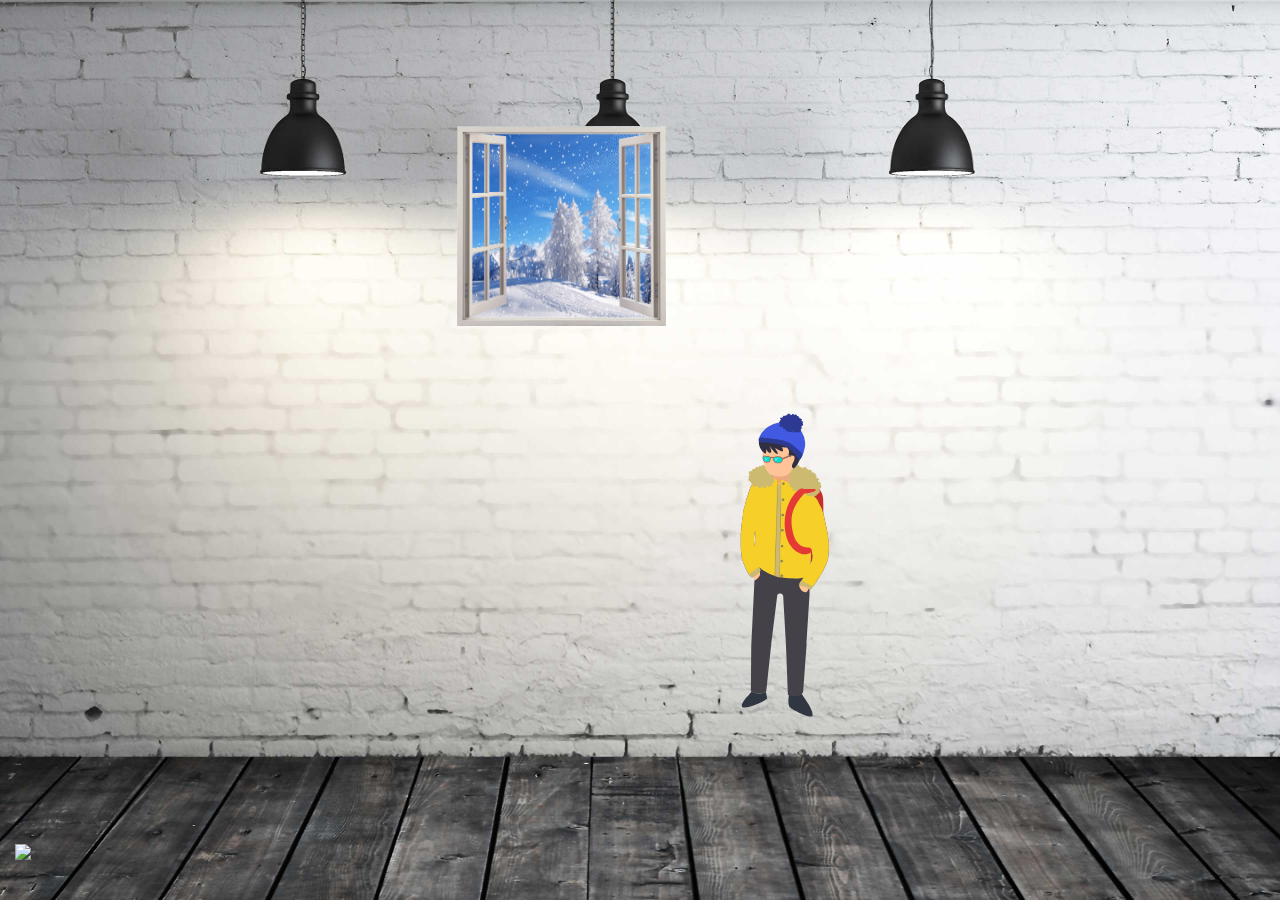
==== index.html @ e680596d "Merge branch 'master' of D:\Hackaton with conflicts." ====
<!DOCTYPE>
<html>
<head>
    <link rel="stylesheet" href="Bootstrap/css/bootstrap.min.css">
    <link rel="stylesheet" href="media/css/style.css">
</head>
<body>
<img id="bg" src="media/pics/background.jpg">
<div class="container-fluid">
    <div class="row myrow">
        <div class="col-4 section-1">
            <img src="media/pics/shkaf.png" id="shafa">
<!--            <div class="row row-s-1"></div>-->
<!--            <div class="row row-s-1"></div>-->
<!--            <div class="row row-s-1"></div>-->
        </div>

        <div class="col-5" >
            <div class="col-5" style="float:left; height: 100%; position: relative">
                <div id="window">
                    <img width="100%" height="200px" src="media/pics/window.png" style="z-index: 10; position: absolute">
                    <img align="right" width="98%" height="200px" src="media/pics/giphy.gif" style="z-index: -5; position: absolute">
                </div>
            </div>
            <div class="col-7" style="float:left;height: 100%">
                <svg width="100%" height="60%" id="Layer_1" x="0px" y="0px" viewBox="130 -20 1000 1000">
                <g>
                    <g>
                        <g>
                            <path id="backpack" fill="#C82D29" class = "unit" d="M520.656,265.988c0,0,5.291-41.776,71.793-33.251c66.501,8.526,150.055,31.546,152.612,90.374
                            c2.558,58.828-2.898,131.828,0,168.812s10.759,95.094-111.851,62.893s-103.577-27.919-118.176-63.746
                            C519.435,455.243,539.656,265.988,539.656,265.988z"></path>

                            <path id="hand1" class = "unit"  fill="#FFC398" d="M437.838,466.584c3.79-23.031,2.736-67.647,15.952-129.38c-0.14,0.656,13.884-13.844,14.276-13.299
                                c10.268,13.506,26.139,17.378,45.779,18.786c2.343,0.152,4.374,0.152,6.405,0.072c-15.226,34.13-37.785,111.087-38.77,124.577
                                c-2.436,33.367,16.638,119.614,16.638,119.614l-8.538,47.278C489.581,634.232,441.408,519.451,437.838,466.584"></path>
                            <path id="foot2" class = "unit" fill="#303642" d="M615.241,1069.347c0,0-5.817,31.901,2.144,43.163c7.961,11.261,76.445,44.157,85.217,36.287
                                c15.339-13.764-44.706-91.875-44.706-91.875L615.241,1069.347z"></path>
                            <path id="foot1" class = "unit" fill="#303642" d="M460.957,1070.414c-13.666,12.571-30.931,36.161-22.614,43.03c12.107,9.916,64.741-12.731,79.423-21.319
                                c6.525-3.751,15.225-10.779,15.225-10.779l-5.581-25.533c-2.887,2.263-10.579,6.405-25.846,6.405
                                c-14.641,0-23.622-4.534-27.844-7.341L460.957,1070.414z"></path>
<!--                            <image xmlns="http://www.w3.org/2000/svg" class = "unit" id="shorts" width="1200" height="1200" x="0" y="0" xmlns:xlink="http://www.w3.org/1999/xlink" xlink:href="[data-uri] AAB6JQAAgIMAAPn/AACA6AAAUggAARVYAAA6lwAAF2/XWh+QAAAABmJLR0T///////8JWPfcAAAA CXBIWXMAAAsTAAALEwEAmpwYAACAAElEQVR42uzdf5jf453v8ddMJpMxxnSMiIiIiAgiUo1sRKSq qFVrraNWrVq1Nmuto2qtWmut2ugq2qoq1qrV1rGaoqqqqj0paYSmKRqWNCIlIo0kIo2IyWR+fD/n j7ZXT89pe9VN8vXj8fjP/Pjc7/u+Ltdck+s596ehqqqqqgIAAAAAAAAAAMCr1FjvAQAAAAAAAAAA AN6sBFgAAAAAAAAAAACFBFgAAAAAAAAAAACFBFgAAAAAAAAAAACFBFgAAAAAAAAAAACFBFgAAAAA AAAAAACFBFgAAAAAAAAAAACFBFgAAAAAAAAAAACFBFgAAAAAAAAAAACFBFgAAAAAAAAAAACFBFgA AAAAAAAAAACFBFgAAAAAAAAAAACFBFgAAAAAAAAAAACFBFgAAAAAAAAAAACFBFgAAAAAAAAAAACF BFgAAAAAAAAAAACFBFgAAAAAAAAAAACFBFgAAAAAAAAAAACFBFgAAAAAAAAAAACFBFgAAAAAAAAA AACFBFgAAAAAAAAAAACFBFgAAAAAAAAAAACFBFgAAAAAAAAAAACFBFgAAAAAAAAAAACFBFgAAAAA AAAAAACFBFgAAAAAAAAAAACFBFgAAAAAAAAAAACFBFgAAAAAAAAAAACFBFgAAAAAAAAAAACFBFgA AAAAAAAAAACFBFgAAAAAAAAAAACFBFgAAAAAAAAAAACFBFgAAAAAAAAAAACFBFgAAAAAAAAAAACF BFgAAAAAAAAAAACFBFgAAAAAAAAAAACFBFgAAAAAAAAAAACFBFgAAAAAAAAAAACFBFgAAAAAAAAA AACFBFgAAAAAAAAAAACFBFgAAAAAAAAAAACFBFgAAAAAAAAAAACFBFgAAAAAAAAAAACFBFgAAAAA AAAAAACFBFgAAAAAAAAAAACFBFgAAAAAAAAAAACFBFgAAAAAAAAAAACFBFgAAAAAAAAAAACFBFgA AAAAAAAAAACFBFgAAAAAAAAAAACFBFgAAAAAAAAAAACFBFgAAAAAAAAAAACFBFgAAAAAAAAAAACF BFgAAAAAAAAAAACFBFgAAAAAAAAAAACFBFgAAAAAAAAAAACFBFgAAAAAAAAAAACFBFgAAAAAAAAA AACFBFgAAAAAAAAAAACFBFgAAAAAAAAAAACFBFgAAAAAAAAAAACFBFgAAAAAAAAAAACFBFgAAAAA AAAAAACFBFgAAAAAAAAAAACFBFgAAAAAAAAAAACFBFgAAAAAAAAAAACFBFgAAAAAAAAAAACFBFgA AAAAAAAAAACFBFgAAAAAAAAAAACFBFgAAAAAAAAAAACFBFgAAAAAAAAAAACFBFgAAAAAAAAAAACF BFgAAAAAAAAAAACFBFgAAAAAAAAAAACFBFgAAAAAAAAAAACFBFgAAAAAAAAAAACFBFgAAAAAAAAA AACFBFgAAAAAAAAAAACFBFgAAAAAAAAAAACFBFgAAAAAAAAAAACFBFgAAAAAAAAAAACFBFgAAAAA AAAAAACFBFgAAAAAAAAAAACFBFgAAAAAAAAAAACFBFgAAAAAAAAAAACFBFgAAAAAAAAAAACFBFgA AAAAAAAAAACFBFgAAAAAAAAAAACFBFgAAAAAAAAAAACFBFgAAAAAAAAAAACFBFgAAAAAAAAAAACF BFgAAAAAAAAAAACFBFgAAAAAAAAAAACFBFgAAAAAAAAAAACFBFgAAAAAAAAAAACFBFgAAAAAAAAA AACFBFgAAAAAAAAAAACFBFgAAAAAAAAAAACFBFgAAAAAAAAAAACFBFgAAAAAAAAAAACFBFgAAAAA AAAAAACFBFgAAAAAAAAAAACFBFgAAAAAAAAAAACFBFgAAAAAAAAAAACFBFgAAAAAAAAAAACFBFgA AAAAAAAAAACFBFgAAAAAAAAAAACFBFgAAAAAAAAAAACFBFgAAAAAAAAAAACFBFgAAAAAAAAAAACF BFgAAAAAAAAAAACFBFgAAAAAAAAAAACFBFgAAAAAAAAAAACFBFgAAAAAAAAAAACFBFgAAAAAAAAA AACFBFgAAAAAAAAAAACFBFgAAAAAAAAAAACFBFgAAAAAAAAAAACFBFgAAAAAAAAAAACFBFgAAAAA AAAAAACFBFgAAAAAAAAAAACFBFgAAAAAAAAAAACFBFgAAAAAAAAAAACFBFgAAAAAAAAAAACFBFgA AAAAAAAAAACFBFgAAAAAAAAAAACFBFgAAAAAAAAAAACFBFgAAAAAAAAAAACFBFgAAAAAAAAAAACF BFgAAAAAAAAAAACFBFgAAAAAAAAAAACFBFgAAAAAAAAAAACFBFgAAAAAAAAAAACFBFgAAAAAAAAA AACFBFgAAAAAAAAAAACFBFgAAAAAAAAAAACFBFgAAAAAAAAAAACFBFgAAAAAAAAAAACFBFgAAAAA AAAAAACFBFgAAAAAAAAAAACFBFgAAAAAAAAAAACFBFgAAAAAAAAAAACFBFgAAAAAAAAAAACFBFgA AAAAAAAAAACFBFgAAAAAAAAAAACFBFgAAAAAAAAAAACFBFgAAAAAAAAAAACFBFgAAAAAAAAAAACF BFgAAAAAAAAAAACFBFgAAAAAAAAAAACFBFgAAAAAAAAAAACFBFgAAAAAAAAAAACFBFgAAAAAAAAA AACFBFgAAAAAAAAAAACFBFgAAAAAAAAAAACFBFgAAAAAAAAAAACFBFgAAAAAAAAAAACFBFgAAAAA AAAAAACFBFgAAAAAAAAAAACFBFgAAAAAAAAAAACFBFgAAAAAAAAAAACFBFgAAAAAAAAAAACFBFgA AAAAAAAAAACFBFgAAAAAAAAAAACFBFgAAAAAAAAAAACFBFgAAAAAAAAAAACFBFgAAAAAAAAAAACF BFgAAAAAAAAAAACFBFgAAAAAAAAAAACFBFgAAAAAAAAAAACFBFgAAAAAAAAAAACFBFgAAAAAAAAA AACFBFgAAAAAAAAAAACFBFgAAAAAAAAAAACFBFgAAAAAAAAAAACFBFgAAAAAAAAAAACFBFgAAAAA AAAAAACFBFgAAAAAAAAAAACFBFgAAAAAAAAAAACFBFgAAAAAAAAAAACFBFgAAAAAAAAAAACFBFgA AAAAAAAAAACFBFgAAAAAAAAAAACFBFgAAAAAAAAAAACFBFgAAAAAAAAAAACFBFgAAAAAAAAAAACF BFgAAAAAAAAAAACFBFgAAAAAAAAAAACFBFgAAAAAAAAAAACFBFgAAAAAAAAAAACFBFgAAAAAAAAA AACFBFgAAAAAAAAAAACFBFgAAAAAAAAAAACFBFgAAAAAAAAAAACFBFgAAAAAAAAAAACFBFgAAAAA AAAAAACFBFgAAAAAAAAAAACFBFgAAAAAAAAAAACFBFgAAAAAAAAAAACFBFgAAAAAAAAAAACFBFgA AAAAAAAAAACFBFgAAAAAAAAAAACFBFgAAAAAAAAAAACFBFgAAAAAAAAAAACFBFgAAAAAAAAAAACF BFgAAAAAAAAAAACFBFgAAAAAAAAAAACFBFgAAAAAAAAAAACFBFgAAAAAAAAAAACFBFgAAAAAAAAA AACFBFgAAAAAAAAAAACFBFgAAAAAAAAAAACFBFgAAAAAAAAAAACFBFgAAAAAAAAAAACFBFgAAAAA AAAAAACFBFgAAAAAAAAAAACFBFgAAAAAAAAAAACFBFgAAAAAAAAAAACFBFgAAAAAAAAAAACFBFgA AAAAAAAAAACFBFgAAAAAAAAAAACFBFgAAAAAAAAAAACFBFgAAAAAAAAAAACFBFgAAAAAAAAAAACF BFgAAAAAAAAAAACFBFgAAAAAAAAAAACFBFgAAAAAAAAAAACFBFgAAAAAAAAAAACFBFgAAAAAAAAA AACFBFgAAAAAAAAAAACFBFgAAAAAAAAAAACFBFgAAAAAAAAAAACFBFgAAAAAAAAAAACFBFgAAAAA AAAAAACFBFgAAAAAAAAAAACFBFgAAAAAAAAAAACFBFgAAAAAAAAAAACFBFgAAAAAAAAAAACFBFgA AAAAAAAAAACFBFgAAAAAAAAAAACFBFgAAAAAAAAAAACFBFgAAAAAAAAAAACFBFgAAAAAAAAAAACF BFgAAAAAAAAAAACFBFgAAAAAAAAAAACFBFgAAAAAAAAAAACFBFgAAAAAAAAAAACFBFgAAAAAAAAA AACFBFgAAAAAAAAAAACFBFgAAAAAAAAAAACFBFgAAAAAAAAAAACFBFgAAAAAAAAAAACFBFgAAAAA AAAAAACFBFgAAAAAAAAAAACFBFgAAAAAAAAAAACFBFgAAAAAAAAAAACFBFgAAAAAAAAAAACFBFgA AAAAAAAAAACFBFgAAAAAAAAAAACFBFgAAAAAAAAAAACFBFgAAAAAAAAAAACFBFgAAAAAAAAAAACF BFgAAAAAAAAAAACFBFgAAAAAAAAAAACFBFgAAAAAAAAAAACFBFgAAAAAAAAAAACFBFgAAAAAAAAA AACFBFgAAAAAAAAAAACFBFgAAAAAAAAAAACFBFgAAAAAAAAAAACFBFgAAAAAAAAAAACFBFgAAAAA AAAAAACFBFgAAAAAAAAAAACFBFgAAAAAAAAAAACFBFgAAAAAAAAAAACFBFgAAAAAAAAAAACFBFgA AAAAAAAAAACFBFgAAAAAAAAAAACFBFgAAAAAAAAAAACFBFgAAAAAAAAAAACFBFgAAAAAAAAAAACF BFgAAAAAAAAAAACFBFgAAAAAAAAAAACFBFgAAAAAAAAAAACFBFgAAAAAAAAAAACFBFgAAAAAAAAA AACFBFgAAAAAAAAAAACFBFgAAAAAAAAAAACFBFgAAAAAAAAAAACFBFgAAAAAAAAAAACFBFgAAAAA AAAAAACFBFgAAAAAAAAAAACFBFgAAAAAAAAAAACFBFgAAAAAAAAAAACFBFgAAAAAAAAAAACFBFgA AAAAAAAAAACFBFgAAAAAAAAAAACFBFgAAAAAAAAAAACFBFgAAAAAAAAAAACFBFgAAAAAAAAAAACF BFgAAAAAAAAAAACFBFgAAAAAAAAAAACFBFgAAAAAAAAAAACFBFgAAAAAAAAAAACFBFgAAAAAAAAA AACFBFgAAAAAAAAAAACFBFgAAAAAAAAAAACFBFgAAAAAAAAAAACFBFgAAAAAAAAAAACFBFgAAAAA AAAAAACFBFgAAAAAAAAAAACFBFgAAAAAAAAAAACFBFgAAAAAAAAAAACFBFgAAAAAAAAAAACFBFgA AAAAAAAAAACFBFgAAAAAAAAAAACFBFgAAAAAAAAAAACFBFgAAAAAAAAAAACFBFgAAAAAAAAAAACF BFgAAAAAAAAAAACFBFgAAAAAAAAAAACFBFgAAAAAAAAAAACFBFgAAAAAAAAAAACFBFgAAAAAAAAA AACFBFgAAAAAAAAAAACFBFgAAAAAAAAAAACFBFgAAAAAAAAAAACFBFgAAAAAAAAAAACFBFgAAAAA AAAAAACFBFgAAAAAAAAAAACFBFgAAAAAAAAAAACFBFgAAAAAAAAAAACFBFgAAAAAAAAAAACFBFgA AAAAAAAAAACFBFgAAAAAAAAAAACFBFgAAAAAAAAAAACFBFgAAAAAAAAAAACFBFgAAAAAAAAAAACF BFgAAAAAAAAAAACFBFgAAAAAAAAAAACFBFgAAAAAAAAAAACFBFgAAAAAAAAAAACFBFgAAAAAAAAA AACFBFgAAAAAAAAAAACFBFgAAAAAAAAAAACFBFgAAAAAAAAAAACFBFgAAAAAAAAAAACFBFgAAAAA AAAAAACFBFgAAAAAAAAAAACFBFgAAAAAAAAAAACFBFgAAAAAAAAAAACFBFgAAAAAAAAAAACFBFgA AAAAAAAAAACFBFgAAAAAAAAAAACFBFgAAAAAAAAAAACFBFgAAAAAAAAAAACFBFgAAAAAAAAAAACF BFgAAAAAAAAAAACFBFgAAAAAAAAAAACFBFgAAAAAAAAAAACFBFgAAAAAAAAAAACFBFgAAAAAAAAA AACFBFgAAAAAAAAAAACFBFgAAAAAAAAAAACFBFgAAAAAAAAAAACFBFgAAAAAAAAAAACFBFgAAAAA AAAAAACFBFgAAAAAAAAAAACFBFgAAAAAAAAAAACFBFgAAAAAAAAAAACFBFgAAAAAAAAAAACFBFgA AAAAAAAAAACFBFgAAAAAAAAAAACFBFgAAAAAAAAAAACFBFgAAAAAAAAAAACFBFgAAAAAAAAAAACF BFgAAAAAAAAAAACFBFgAAAAAAAAAAACFBFgAAAAAAAAAAACFBFgAAAAAAAAAAACFBFgAAAAAAAAA AACFBFgAAAAAAAAAAACFBFgAAAAAAAAAAACFBFgAAAAAAAAAAACFBFgAAAAAAAAAAACFBFgAAAAA AAAAAACFBFgAAAAAAAAAAACFBFgAAAAAAAAAAACFBFgAAAAAAAAAAACFBFgAAAAAAAAAAACFBFgA AAAAAAAAAACFBFgAAAAAAAAAAACFBFgAAAAAAAAAAACFBFgAAAAAAAAAAACFBFgAAAAAAAAAAACF BFgAAAAAAAAAAACFBFgAAAAAAAAAAACFBFgAAAAAAAAAAACFBFgAAAAAAAAAAACFBFgAAAAAAAAA AACFBFgAAAAAAAAAAACFBFgAAAAAAAAAAACFBFgAAAAAAAAAAACFBFgAAAAAAAAAAACFBFgAAAAA AAAAAACFBFgAAAAAAAAAAACFBFgAAAAAAAAAAACFBFgAAAAAAAAAAACFBFgAAAAAAAAAAACFBFgA AAAAAAAAAACFBFgAAAAAAAAAAACFBFgAAAAAAAAAAACFBFgAAAAAAAAAAACFBFgAAAAAAAAAAACF BFgAAAAAAAAAAACFBFgAAAAAAAAAAACFBFgAAAAAAAAAAACFBFgAAAAAAAAAAACFBFgAAAAAAAAA AACFBFgAAAAAAAAAAACFBFgAAAAAAAAAAACFBFgAAAAAAAAAAACFBFgAAAAAAAAAAACFBFgAAAAA AAAAAACFBFgAAAAAAAAAAACFBFgAAAAAAAAAAACFBFgAAAAAAAAAAACFBFgAAAAAAAAAAACFBFgA AAAAAAAAAACFBFgAAAAAAAAAAACFBFgAAAAAAAAAAACFBFgAAAAAAAAAAACFBFgAAAAAAAAAAACF BFgAAAAAAAAAAACFBFgAAAAAAAAAAACFBFgAAAAAAAAAAACFBFgAAAAAAAAAAACFBFgAAAAAAAAA AACFBFgAAAAAAAAAAACFBFgAAAAAAAAAAACFBFgAAAAAAAAAAACFBFgAAAAAAAAAAACFBFgAAAAA AAAAAACFBFgAAAAAAAAAAACFBFgAAAAAAAAAAACFBFgAAAAAAAAAAACFBFgAAAAAAAAAAACFBFgA AAAAAAAAAACFBFgAAAAAAAAAAACFBFgAAAAAAAAAAACFBFgAAAAAAAAAAACFBFgAAAAAAAAAAACF BFgAAAAAAAAAAACFBFgAAAAAAAAAAACFBFgAAAAAAAAAAACFBFgAAAAAAAAAAACFBFgAAAAAAAAA AACFBFgAAAAAAAAAAACFBFgAAAAAAAAAAACFBFgAAAAAAAAAAACFBFgAAAAAAAAAAACFBFgAAAAA AAAAAACFBFgAAAAAAAAAAACFBFgAAAAAAAAAAACFBFgAAAAAAAAAAACFBFgAAAAAAAAAAACFBFgA AAAAAAAAAACFBFgAAAAAAAAAAACFBFgAAAAAAAAAAACFBFgAAAAAAAAAAACFBFgAAAAAAAAAAACF BFgAAAAAAAAAAACFBFgAAAAAAAAAAACFBFgAAAAAAAAAAACFBFgAAAAAAAAAAACFBFgAAAAAAAAA AACFBFgAAAAAAAAAAACFBFgAAAAAAAAAAACFBFgAAAAAAAAAAACFBFgAAAAAAAAAAACFBFgAAAAA AAAAAACFBFgAAAAAAAAAAACFBFgAAAAAAAAAAACFBFgAAAAAAAAAAACFBFgAAAAAAAAAAACFBFgA AAAAAAAAAACFBFgAAAAAAAAAAACFBFgAAAAAAAAAAACFBFgAAAAAAAAAAACFBFgAAAAAAAAAAACF BFgAAAAAAAAAAACFBFgAAAAAAAAAAACFBFgAAAAAAAAAAACFBFgAAAAAAAAAAACFBFgAAAAAAAAA AACFBFgAAAAAAAAAAACFBFgAAAAAAAAAAACFBFgAAAAAAAAAAACFBFgAAAAAAAAAAACFBFgAAAAA AAAAAACFBFgAAAAAAAAAAACFBFgAAAAAAAAAAACFBFgAAAAAAAAAAACFBFgAAAAAAAAAAACFBFgA AAAAAAAAAACFBFgAAAAAAAAAAACFBFgAAAAAAAAAAACFBFgAAAAAAAAAAACFBFgAAAAAAAAAAACF BFgAAAAAAAAAAACFBFgAAAAAAAAAAACFBFgAAAAAAAAAAACFBFgAAAAAAAAAAACFBFgAAAAAAAAA AACFBFgAAAAAAAAAAACFBFgAAAAAAAAAAACFBFgAAAAAAAAAAACFBFgAAAAAAAAAAACFBFgAAAAA AAAAAACFBFgAAAAAAAAAAACFBFgAAAAAAAAAAACFBFgAAAAAAAAAAACFBFgAAAAAAAAAAACFBFgA AAAAAAAAAACFBFgAAAAAAAAAAACFBFgAAAAAAAAAAACFBFgAAAAAAAAAAACFBFgAAAAAAAAAAACF BFgAAAAAAAAAAACFBFgAAAAAAAAAAACFBFgAAAAAAAAAAACFBFgAAAAAAAAAAACFBFgAAAAAAAAA AACFBFgAAAAAAAAAAACFBFgAAAAAAAAAAACFBFgAAAAAAAAAAACFBFgAAAAAAAAAAACFBFgAAAAA AAAAAACFBFgAAAAAAAAAAACFBFgAAAAAAAAAAACFBFgAAAAAAAAAAACFBFgAAAAAAAAAAACFBFgA AAAAAAAAAACFBFgAAAAAAAAAAACFBFgAAAAAAAAAAACFBFgAAAAAAAAAAACFBFgAAAAAAAAAAACF BFgAAAAAAAAAAACFBFgAAAAAAAAAAACFBFgAAAAAAAAAAACFBFgAAAAAAAAAAACFBFgAAAAAAAAA AACFBFgAAAAAAAAAAACFBFgAAAAAAAAAAACFBFgAAAAAAAAAAACFBFgAAAAAAAAAAACFBFgAAAAA AAAAAACFBFgAAAAAAAAAAACFBFgAAAAAAAAAAACFBFgAAAAAAAAAAACFBFgAAAAAAAAAAACFBFgA AAAAAAAAAACFBFgAAAAAAAAAAACFBFgAAAAAAAAAAACFBFgAAAAAAAAAAACFBFgAAAAAAAAAAACF BFgAAAAAAAAAAACFBFgAAAAAAAAAAACFBFgAAAAAAAAAAACFBFgAAAAAAAAAAACFBFgAAAAAAAAA AACFBFgAAAAAAAAAAACFBFgAAACwGfRc97O1PzmktfU7nd++8DuLxo798b2PrJ//UGdnvecCAAAA AOC1EWABAADAJrXknh9eOXRo8ymrRj/ePG7corPmrZr14yeeuOE9//n1L39w2rRvn3b3Dd85abeF 9Z4SAAAAAIAyAiwAAADYpNbd8vypQ4cmXQvXHvbDH068efiSlm8mi1c8dczi2y699BvPfX3/O9/1 5zf9aOrD6348a+DN9Z4WAAAAAIBXR4AFAAAAm8SLE59pamxMNk555cS2tqRqr52c/NFjo88ZMiXZ 8vbmaxpnJUtPWrriucaLLrrtczNuvbX/bx+s99QAAAAAALw6AiwAAADYJNbfvPrCwYOTvjEbp91/ f5JHclvS1DSgqbExeU81bvUOi5PeRb0P9nYlPzl5wV0LD/n85y+58OIrPjX4+OPrPT0AAAAAAH8Y ARYAAABsEl2HrrmuszOpTelfnyTpS/evP3vQQe/ca/gOSe7NzMxKupd0z+puT360cd7OD+2w775X nnvFnVc9ftRR9d4FAAAAAAC/nwALAAAANokNV770ifb2JOOra/7/z44dO3x4Z2cybNg2nVu2JdWk akI1JXm58+XFLx93xhlznrv/xQf3eve7r1lx9aT/GH/EEfXeDQAAAAAAv50ACwAAAF5XK/ZecGpr a9LT3XVza2tS3VKd/v9/VUNjQ2NDkoMPHr/XjsN//fHqu9Xd1exk7dlrJ66de9ZZs/753r///pPv fe+1t12T61Ycfni9dwcAAAAAwG8SYAEAAMDrau1dy2cOH570j+ztvO++JGuz4nd/9XsP3Gv88B3+ /49X51fnVBcnaw9f27r2xrPO+t5u39v2vs8ffPCN1355yE03HHhgvXcJAAAAAMAvCLAAAADgdfXK 6BduGjw4qYbVzvnlh2q/+6t3HDF4cFtbstPIbQdv1f5/faInPelJqi9V11UzkpduX3vGS01nnfXt l751/3c+/v73f2PhHVd987K99673bgEAAAAA3u4EWAAAAPC6WDZr/oUdHUnPBRsub2lJsjTz/vDv fvf+e+45bNhv+UR3utOdVPOqB6v5yZq715yxZvg553y9//ZvfOPbH/jA3cPuWvbtO8eNq/fuAQAA AADergRYAAAA8LpYt2TF7KFDk1pT37Xf+16S2u+7+er/9e4D9hy7w/a/5wt+eSNWrbnWV+tInm9c fv3zl59//lf3n/HUrdv/xV/cOuSrd9+2evLkep8CAAAAAMDbjQALAAAAXhcbT3+51t6eVNOqda/+ u0eN2m5oe3uy44j/51WEv0PtjNrJtfOS5294fvKKUeed99VPztj1tr/64Ac/P/pzJ199wVFH1fs0 AAAAAADeLgRYAAAA8LroXbBxYUtLkkW5t/wpU/ffY+xvfRXh71AdXR1RnZC8tPCla18ae+aZ39nt ngH/+9Y//uNz9/pY7z/vcNppjy1fdORT67Oo3qcDAAAAAPBWJcACAACA1+T5WU/MaGtL+tf1zGlq StKXnvKnvXvqnntsv13BN87P/DyWbOzZ+PTGkaeeOv+4+dc8euLVV3/mmYueu+R9F331thXfHPGt vpHD631aAAAAAABvNQIsAAAAeE1e7l51w5AhSa2n/xPf+95rfdquY7Yf1tGRbDvkHe1btJY/p39W /53985PlPT/79PKLzz//pluv++IX//If/vGTR11y82eOPea6ep8aAAAAAMBbhQALAAAAXpNXDnvx us7OpBpSO+P1e+o+79pl9LaDX4cHXZyLc1nyypJX7nplxOmn3//P9+33/Q/d+jen//VpDR/93Dnn zLr8iZsWPj5gSN2ODwAAAADgTU6ABQAAAK9J70MbOltbkyzJQ6/fUydOHL3LdkNfxzEfy2N5LOm9 tnd6793JU0MWXbh4yaWX3nDpxT+59PvTP/q/nv76md88YsTRm/v0AAAAAADe7ARYAAAAUOSFs59K c3NSW9p/YuMvfr+uvX5P32fiLqOGbJsMaGpsbHg9f3tfmqVZmtQeqc2pLUpWPLTijJWHn3feNz98 09Y3/8dH9794+SWrLz/mf8z40bjnx6/sGdC5ec8UAAAAAODNp6Gqqqqq6j0GAAAAvNk8N+2RcYMH J8uOn3/ZCy8k/c29S1//Vc78+y984f4Hkicef27Zi6s33W4auhp6GtYlzZOaj2ruTHaYscPgYUP+ 5V8OePa4/z624dNHfaj5kE8feH33xE03AQAAAADAm5MbsAAAAKDIxqnrp7W2Jjmsmr3pVpm4z667 Dhmy6XdTtVbNVXuycc3GxzYOSZ6Z98yhS86/6KKv/fXnd7zmW5c+cOE3pz/yyZnHzXz4Ez87aEXL gOZNPxEAAAAAwJuDAAsAAACK9AztWtTamlS7V5dvulUmTtx19JBtN+O2lmdZlifVydUJ1WnJy4e+ 3Pnyp884Y94lD3z8B3/3lYM///f/tMv5f3Hhv1wz+5a7vz5lZ68oBAAAAADe9gRYAAAAUKRndNe6 1takGl+7dtOtstuYYcO27kja2rZoGViPe6duzJdyU9I7vndY72HJ8ht+NmH53uef/+39vvw3N159 9kX/8xunbf/Rb5x92a3n/OCsH92WB+swIQAAAABAXTVUVVVVVb3HAAAAgDebHy34r+9OnZpsbF8/ 5P77kyzJ3E232j//803/9YMfJvPmLVq0ckUdt92YxjQm2T27Z0zSOLdxfuO9yZbTt7xjy4OuvHLP eye88q6rH/yzw77/4eV/2XfbmP3njpw8vNbfU8eJAQAAAAA2KTdgAQAAwKuycuaTHS0tSe3YvtOb mpIszUObftVxe47YsfON8MK/WmqpJVmQBVmY1NprzbVhyct3vnz+y7UzzvjRMXM2PvDtGTtd+zfn /dG/bD/941fO+nLzf13xzsVPTHtx7dqjG0+p9/gAAAAAAK83ARYAAAC8Kv0Le65sbk6q3WtX3Hdf klr6Nv2qe44bMWKbreu9999jURZlUdJ/Xv+p/Z9OVt628siV484773+/85Ytbttn/i7//sD5P/n4 oHM6b7ztrq57pm3T9FTtpQtfvjGP13tsAAAAAIDXSoAFAAAAr0ptbt/EpqYkq7N486266+hhwzo6 kobGhnofwB+k6qu6q8ak+6wNR3XfmDx15FN3Lx7yyU9+44fXf+eLP1zd+5/7/9vBl7zntGu+dsYD 1/5wRB6p97wAAAAAAKUEWAAAAPCq9Df1Pt3UlFS35+zNt+oWrc3NTU3JsGGdnW1t9T6DV2FZlmVZ Unuk9mBtUbLu5HVj192WPNb+6DX/feTVV99x/9Ub//3qT37nU+d+6tzPrj36tu/Pf7Jz8bgB7fUe GwAAAADgDyXAAgAAgFel766NN7a0JBleO3fzr77LzkOHvqOj3mfwGpyR03Jm0tve29M7Nll5wsra qgXnnnv/E7M23P/Or33gKzt/5u+vGPSPp3/hsutv+uKa997+6NKlhy67ofGIeo8NAAAAAPC7CLAA AADgVelp7ZrT2prUFtTqsPqoUUO3a38r3A+1NmuzNqnuqe6qZiUbDt+w+4bzkiXTnlm8ZPC//dt3 vvyt79/z83v/x02f+9xLVz16+qjbb/n68DsP2GtovccGAAAAAPh/NdV7AAAAAHhz2Tj7lcNaW5NM rG5KktyRczbf6kOHdnS0ttb7DDaB23Nb7kj6W/pb+luTl+566ap1jcnjs//7sSdGfO5zyz723L3L Dvv0jj++9aH9Htntqafete3Ez0x4eM6ksQv3O3nymQvv2P3eoQuHXF+7q97bAAAAAADefgRYAAAA 8Kr0HdK9pKUlqe6upidJerJ+862+3dCOjtYt6n0Gm1B3utOd5JRMy2lJ3+C+wX2DkxePenHYmiVn n71u0rpP/Pik5KezF2/46YBk+MYHnvrBjz8yf4/Hxh23Z9NjjbueMXnuvsMfGDx11u5Ldl3Sv6re 2wEAAAAA3voEWAAAAPCq9B/Ze1JzczZzePUr2w3ZuvMteQPW77I6q7M6qdZUa6o1SU96aj3Nyeo1 q1e9eELy80d+Pvjncz7/+UXPPvnJp6bn89v8yffHzD5z+vT7Vu181c4HLf747he/d/GBx/+vh/Zu Gj91XF/adv30O47Z6tTsXu9tAQAAAABvHQ1VVVVVVe8xAAAAeLv5ydyfzP3J3GS3s3c7e7ezk8Y5 jXMa59R7qt9needjD7a3J0sbH54+cWLSd0fPUd/73uaeoru7t6evL/nTP73o3+76Vr3P5A1kWIZl WNIwvGFkw+Ck6eKmawacnWzxWGtP6/XJ0GVDD93upH/6p90e2H/QlG3vXDTxpgNPOrBzYcuUJcMP HbqudnO9xwcAAAAA3rwEWAAAANTFfl/Z7yv7fSU5eMnBSw5ekkzZesrWU7ZOdlqy05KdliSdV3Ve 1XlVMmT+kPlD5icDRg8YPWB0PSd+eu6DBw0fnqy88Ccznnsu6T+/7/bNP0VVq2pVkj9+/4X/euc3 k6pWparV81ze4IZmWIYmDRMaJjWMTQYeOPCYgaOTzse3GdF51sUXj/7g+JfGr5z7sT0POuygQw// 1hHHzHnn3D1vq3233mMDAAAAAG8eAiwAAADqYsDGARsHbExa5rTMaZmTbDV7q9lbzU5GHDri0BGH Jqd/4fQvnP6F5C8P+suD/vKgpOHEhhMbTqznxE92zjxr9OjkxQuWTH3qqaQ2sX9V/aY54k8vuujO byYbu3v7agKsP1xTmtKUNKxqWNOwLBk4duABA9uTrRdtPbLjgmTny8ccv+s+H/7zd37k/ZceduON Zx/zyOTLJp6RyfUeGwAAAAB442qq9wAAAAC8PdXaa+219qRrcNfgrsFJ9y3dt3Tfkmzz0DYPbfNQ st207aZtNy1pmNIwpWFKvadNkp5Tu05tbU2q0dVxv/zQKZt/ir6+/r5aLenp6evz91QF+tKXvqTq rNqroUlPU8/qnuHJqpGrlr9wbfJi54vHrjnjy7cu3PW/d37i7991xQ+2GfHwjp969szxH3j38/t/ /M6b933ogCOnXrdk790f2ba2zTw3ZQEAAAAASWO9BwAAAOBtqic96UmyPMuzPGlc07imcU2yzdBt hm4zNBm5YOSCkQuSNKbxjfHba+8VG25pbU1yfLW8flOsXftKV0+PVw++bpZlWZYl1ZpqVbU+6Tuj 7/i+i5O1Q9cuWHvGmWc+fsjjVz4x8bOf/dpf3bDvl3t/uvKzz/zTv//LLudN+o/u6yd/aex7Vj96 6rMznutpPKbe2wAAAAAA6scNWAAAALwhNM5snNk4M9nm+G2O3+b4pPPZzmc7n633VEmy8vaF3S0t Se93N85obk6q5uqyJElPujb/NMuXr1mzfn29z+RtYEEWZGFSSy21JBuu23D2hkeSZ+Y9M33JBRdd tGLLFVes6Ekenj/3m/N2/Zfd97hpj3G7v7TwmD1nTTxnQsc9R+x09x4jdp+4fvRuy4dcO/i2TK33 dgAAAACATUeABQAAwBtC44TGCY0TkqHNQ5uHNidbnLnFmVucmeTYHJtj6znZhhvWLuvoSGpNvfO+ //0kZ+fG+k0zb96ip1a+UM/zeJv61U1Zp1fTqrOTrvO6jtkwKVnS88wxS2656KJl73lul2VJ5mx/ /60P3JJs/eTWD3aMmT59+/+1w/7DRj83bfStk/v3nXHX/Ml3T758UueKK3frGzylc1TeEC/XBAAA AABeGwEWAAAAbwgD2we2D2xPdv7Izh/Z+SPJwL0H7j1w73pPlSQbjnppSEdHUptUOzNJsi4TNv8U /X21WpVk9v1PPP6zZfU+k7exX12JNTcPZm5Sza0erOYmvelNb5Lejt6O3o7k5QdfvuPlKy64YNmK ZeN+NiR59MQfn/fop5I577h9uzuO+/jHJyz7o6P3mTbv7gmr39Pz7mO/s27fvcfetfup1XH13h7w avzsuke7OzqSrtPXLOjsTLpnr7+yrS3pO7d7cktLUg2uTmtsTAZ/d+enn346GbHuj0auWlXvqQEA AIDXnwALAACA+pqQCZmQtD/Y/mD7g8meM/ecuefMZOChAw8deGi9h0uSjUvXz21rS3J6dXOSZGY9 Aqx77nnkkWefTZ5f/vO1XXV49SF/oLVZm7VJdVB1YHVo0p/+9CfZ8OCGGzZ0Jc+uffaKpRf/678+ /0fP9zw/J3lg6uwL5yy95JKvTt7u4CH/sfLMIf9z6Nbb7bd88vBjxp8y/s5ZR044dJ+OCZ9YfcLY M7abNLi7dnu9twdvL6ubFvc1NSWvPPbzT3R2Jl2nrXm8szPpnrPu6fb2pOfsrvNaW5P+WX0n3ndf Us3pX54k1cyqJUkaLmk4PEnWnrr8jne9KxmRnCHAAgAAgLciARYAAAB11djR2NHYkew0aqdRO41K xswcM3PMzF+/krD+eid3z2tpSarZ1VVJkp50b77VN3b39tRqyX995fvff3JRvc+CYn3pS19StVWt 1eBk49SNw3pOSlbdvuqoF24599wXxr4wffVZyU++tmDvhd1J85/OGfSDZ5IH5gzbdfur/3n3KbdM HbvfjDkHTFy0/8lTHpt94x7n73L2zhdnZL23BW8Ny9bNX9jRkbxyx4tXDh6cbLzh5WPb2pKeY7oW tbYmfadvHPLAA0mtu392klRTa8cmSXVS1Z4kWZ0rkiSTMyNJMvcXz61OqQ5Mku6F645qb09emPjU Vc3NybYP7Xp6T0+9dw0AAAC8fhqqqqqqqt5jAAAA8HbT0NDQ0NCQDFozaM2gNcnJR5x8xMlHJBf/ 9OKfXvzTpGNJx5KOJUla0pKWeky4euxPpzQ1JYsfv/9LU6cmfQ9uvPe++zb3FDfcMPN7C36SfOUr s2cvEmC9fYzJmIxJGqc2Htq4d7LljC0f3/KMZIdRw68cdvk//uPoH47+i10GLF486qRd1o66afHi 4ct3umLEp5+87F0XvrNzrwkbD6v3+PBG9sP1P977h+uzeN+2hkOW3TnxuKR7/MtXtbUltfRded99 SdVTHZAkOaXqSZJqbnV9klcf4Db+4s9fG9ubLk6SIdftOmTnnZPRVx4wd8mSep8DAAAA8PoRYAEA AFAXDds0bNOwTTJ46uCpg6cmn/nQZz70mQ8lx193/HXHX5c0zWya2TSznhM+d+EjJ3R2JstGzx/3 4otJ/8jejs23+pIlq1atW5f83d/9+7/P+n7S19dfq9XqeR7URVOa0pTk6ByTo5LGFY1rGp9Omtqb RjZ1J83dzR3NC5MthmwxdYtll13W+cg2Q7c+/cUXx+w25v5dP7ho0b6rJj806d65c/edPnnapKNW rKj3dqAe7j7xW+O/3TVu3AMfvf+bD75/6tSPPHfgO7ffdenSoUdtNbGp/VvfSqpLql/cuNid9Zti goabG0YkSdv1g1fvs0/yzp6jT3zkkXqfCwAAAPD68QpCAAAA6qKhq6GroSvZYcEOC3ZYkExqm9Q2 qS1pOqDpgKYD6j1dkmxcvX5Re3tSTauWJkmW5PhNv2pvT39frZZceunXvvbwj4VXb3u/fHVhbsmM 3JbUUkstSU960pOkp7mnuac5WX/4+sXrTz3nnNWnr56/enKy5KBnjlsyKPlR37yDHlp5ySXf3uXu z3/npKeeeud39v6n8d997LE9Dtlj9e4nLViw+8l7tOx2cVdXvbcJv8+jX1q5eHVH4xHPn7hy8Koz G+5dOfGZ055ZPmTE+ht+dv3P2saf2r+sp6f3hi1m9dzdc/3GRc3N63607rPrtm1vXzVl5dIX7hoy 5IVLV7+8evm2277/4+PXbD/3zDOHXtf22PBPJUm1tPpFBrWJwqtfqT5RjU2SjQ+t72hrS17oeOq4 5uZk27W7zvAqQgAAAHgrcAMWAAAAddGyX8t+LfslfzX0r4b+1dDkswd/9uDPHpy0nNJySsspSZrT nOZ6Triw6bs3jxmTrDly6fVPPpnUzuo/dtOves013/72fz+RfP3rP5j708X13D9vau1pT1uS23J7 bkkGLBmwesD8ZNAjg1YPuiVpP639S1uNuOSS7e4ZOnS7yc8/v+OTO/7ZjvstW7bDrOHjh+29bNm2 s7cdOvio1au3vr5z+dZT16wZP2V8115T166t97Z4a3p49tPrnh3XeMQ+B4xq3+nx2l03nfZfp884 c9JtK5cub37+2JG3PP/i8n9b8bGhQ1det+qAVUM+97mXj143fN31Se+VvRf03ZJUkzKhmprksOrQ HJHUzq+dU5ue1Pau7V6bmmy5oGV+06Lkxv3P3OJ9zyZbtW/RvJl/vDT94udZ48IB45JkaNPYqTvu mIw6YUrPsmX1Pn8AAADgtXMDFgAAAHWx/fTtp28/PTnqC0d94agvJIMWDlo4aGHeAOHVr/Sd2DOr uTmpjqxWb/rV5sxZsGD588kd35g79+mn67133vTWZV3WJzk0h+TwpD/96U/Sla50Jek6umtM1/pz z105fOV5q45KFjz2xJyf/Gsy8OrmHQYekDQfPvCkgeOS5vuajx00/JJLtvjPLZ5tub2n5x3tHUe8 Y+bPfz7sh8P22X7/5ctHH77r06OnL1q0ywW7tO08++mnx9X2untcy7p19d4+byzzVj987I/PHnjz ki8tfvyn6/a5csk1z3QuOWzkyOc/+PxLK346bNjaCWvXvvT8O97R9cVXHup6zwXf3PjejR/ZOCHp O6vvxN4/ygf6juy7oH9UUju6tq42N6kmVE3VGUkuz9lZkyQ5KHcm6Uhfxia5Khdnxi8Xn5Gc8LcH /vHu45Ot2reY0rxzXY6gLz1JUt1Zm50kXY+v6evsTHJCIsACAACAtwIBFgAAAHVx5PQjpx85Pdl3 w74b9t2QNFzVcFXDVfWe6v/Wd1bP8ubmJGdWhyZJLtwUqyxe/Pzyl9Yll1z6ta89/EhS1apUXjnI prY4i7I4qY6vjq5OTnrTm94kvTf3juidnXR15JF0JJmUibnt3HMb0vBQw5ykIc+dtKwpWTDwiVk/ +adk1o73XTT78KTlhS3OaPni5Zdv+c+tK1uP6eraau5Wta2mv/zytl8d0rjtu1at2vnonf975JeW LNmpfeTlI05ZsmTwMYNnDF66evXYk/Zs3+O89Zv05W+8ej+d8sKaF8/N7J4FG6/d+HTjFRvOWb9o /YXV0a8cu/b2tbcMuqare+2NLy0auWb9NeunrV/U3r7uuHUj193Y1vbip1dPfbF78OBVL626+oW/ HTLkxd1XL3rxim23XX/UK7e+8lzrz7oP3tDdfdDZP+jdtfeh3pVJ/2G1A/qnJdWVtcuqvqQaWc2u xiS5MV/KTUl2T1uOTLIov3hR4MgMz+gka7Lml+HV7zV8+DadbW3Jnx01adLOO9X7VJOkuq46Kkk2 nr9+WWtrvacBAAAAXj9eQQgAAEBdLB+7fOzyscmwU4adMuyUJGfmzJxZ76n+bw8/+NWOyZOT7sNf avvBD5Lqrur813H/y19c/UpXctY/3PDF++9PXlz98vru7nrvGV4nIzMyI5KGqQ0HNUxKmmpNbU0r kkHnDrqy+Zik+ZDmE5tHJU2tTcObui67rPHKAdcPuLCvr+mSAdcMOKevr3n3QQc1N/f2btW41eSt vrtu3Y5b7njRjh9dtmzMPbsdPXrFwoUjTthp4Yh7li7dc/Keq8Ye/uuA66HjFhywcF7DjOcvfrl9 /YJqVM8xDW2NS9PT0fWOu9qfHnBQ5xFt87a8vDqw9ZZB0wcdVTu/acKAKQNqaWz4bsMZDfemaVRX R9qbM/nVbvfJUS+d8PLZWdZ7eG1M7ZSkNrManqnJ+IWdJ79jVYb/6usenb/m/LXdWdY4OdMarkjy eNbkqqxvGJueTErSUY2umhoezMKGgzIltTTVZlRzGmZmamZUZyY5v3ZsdVrWNs6obqwdn5501MbV JtQurGb0Hdt/WuOnez6xsWnj4el4uWXdg+tOqg594eZV616Y1nHxqruXL3x+99Hf7Vr187vWTNnx 7P6pvet6O5rTu6JvQV+tqannsxs/1nNHS8uGjg2rNhzc0vLK0lfufmVkW9srK9bf88roT36ye133 490jkt6b+q7o+25SfaJ2QfXppHqomlstSPqP7z+y/5Skb2nf/L7upH9R/yP9q5PaVbUratcnuTN3 5K4k8zIvDyV5OouzOMn6rE9Xklpq2QTh6ScuOuFDk/dN9p08ZszQoZv3f4HfoTltSTLwhpbV731v su+1Hz5z1qx6DwUAAAC8dgIsAAAA6uOgHJSDktybe3NvvYf5bX407aauqVOTjZe/svb++5M8ljtf +1NfWPXS2g3dyd//w39+8f77k5Ur1q7t6qr3XmEza0xjGpMMzdAMTXJQDsmBSU7ICTk+aZjacEDD 1CTjMz7jksbBjcMbW5KBBw08buCYZNCIlqmDuq64oml407im5r6+amRtaG1sY+PG6RtP7bn5rLN6 1vcs6hmSVCfn5OqUpLm5eXjz0mSLO1sWbDE9GdjRPGZgd5JDfrFudVXt8ur6pOHQxiMaDkgaFzcu b3z8E59ouDbX5aqkOjHH56Rffv0hSS6rLqsuT2oHVJOrQxsba121VbWcd17VUrVUHUnOqE6rzkiq m3NTZiQNV+WaXJnk3IbzGs5Jclt1S25LqvNzXnVh0rCkYXnD4qTh3Jybs5Pq1JyS05McXh1eHZXk ylzZcHmSAxoOyNQk11RXVdcmWZu1WZtkWsMpDScn1Tm1s2oXJr139X2pb17S29bb07t70n9P34z+ eUl1b/Xdak6SR/JQ5idpS1vakurE6oTqpKR2fHVMbVpStdRS60xq99TurGYluTJX5Kok3enOmyAU nTBhl1FDhiSXXvrhD0/Zr97T/DYDPtF01Pvel+y4fsI9jzySDJ/zrpPW/AF3egEAAABvVAIsAAAA +A0vDH7qxObm5Okv/eCuKVOS3lEbbrrvviRrsrT8qT9fs359d3fyDx+74YtzHkieW7p6tRevAbx+ BjQ1NjY0Jtf++2l/9973JCNHDhnS3l7vqX6bxmMbj0iSIffs1rjTTsno8QcMW/oafsIAAAAA9dZY 7wEAAADgjaX36O6ulpakWlEbed99SdZlRfnTXlz98roN3cnZH/ui8ApgE/qzP9130qhRb+Tw6leq g6qZSdJ75YbbWlvrPQ0AAADw2gmwAAAA4DfUhvTf3dSU5PxqeJKkLz2v/inPLnlh1cvrkzM+et0X 7r8/Wbr0BeEVwCawVfsWLc3NyYdOeM97dtu13tP8IaqbqpOSpK+2cURzc72nAQAAAF47ARYAAAD8 hqqjNi1JqgerG179dy9Y8NzSNWuSs/7hP794//3JqlUvrevqqveeAN66/urDhxy8x9ikvb219U2S My3L/CTpv6ZvcVNTvYcBAAAAXjsBFgAAAPyG6sr+Tzc1JWnOq3gx1PdmPjr/uZ8lZ3/shi/OeSBZ t66rq6fg5iwA/jC/etXg4YfvM3HkTvWe5lVZl+VJUj1e62v077MAAADwFuAvrAAAAOA39B/Zd1JT U5I5mZgkGf7bQqzenv6+Wi35wvXf/d9P/CT5+td/MPeni+s9O8Dbx6l/+/4/HrdnMqCpsbGh3sO8 Ot1ZlyQ5vJrT2JhkVb0HAgAAAF4bARYAAAD8hr6RG49vbk6qqdVlSZIlOf7Xn125Yu3aDd3JRf/2 1a/O+1Hy5MKfLf/5mnrPDPD2sf/UPXbffliyz8RdRg8ZUu9pivSlJ0lqy2rD3YAFAAAAbwUCLAAA APgNvedsuLC1NakOq0369Udnz37i8Z89n1zxuTu/+ej85OV1G7q9YhBg82lqGtDY2Jj8zV8f+r49 96j3NK9JLX1JUo3o/8UNWCvqPRAAAADw2giwAAAA4Df0dLzyUGvruqZXDuoenXzugm9+8NHeZPb9 Tyz42bJ6zwbw9vXnf77/1NGjkx2GbzO4ra3e07wmvwywauv7Lmjy77MAAADwFuCKawAAAN7Wao/X Hq89/uv/njPk0c6nZ40adfJff/5Pvvde4RVAvW3d2dbW0pIcd9y79x+za72neV3UUkuS2in9BzY1 JatGPjmzpaXeQwEAAADlBFgAAAC8rdWOqR1TOya5Z9Rd3d+aPajjU1ff+vUffvvd737p6VeWbhRe AdTdtL9+38FjxyatrYNa3lr3RVVrq/Hf+17SU+u6vbW13tMAAAAA5QRYAAAAvLGszdqs3Qzr9KQn PUnvub3n9p6bPD54QeuTMy771567eq7rWXD66fU+BoC3u13HbD+0oyN53yF77z1ix3pPsylUk2o3 J0lv94YT3IAFAAAAb2YCLAAAAOrix8t/vPzHy5OFdyy8Y+EdyVOPPfXYU48lG2/beNvG2zbDAIuz OIuTNQesOWDNAcmSg5959tn/amvrf6h/Vv/T9T4dgLevhsaGNDQm//PvjviTvfZKGhob3qr/hjm9 GpMkvXdtvFGABQAAAG9mb6lLuwEAAHjzOGePc/Y4Z4+kdULrhNYJyX4N+zXs15Cctua0NaetSQZN GzRt0LRNOMAhOSSHJEs7l3Yu7UxevHTNU2tu2aqtWlwdUX0pm+8mLgB+w/sO3nvvHYcne47bccQ2 nfWeZlOq5uZLSVI7oPf0pqYkS+o9EQAAAFBGgAUAAEBdzD5i9hGzj0ja1retb1uf7HnPnvfseU+S h/NwHt7069eOqR1TOyZ5uufpnqd7kp7jul/pXtfWlsnCK4B6aG0d1NzUlPz1tEMOHrtHvafZLLqy Jkmq8dU1jb+45euaeo8EAAAAlBBgAQAAUBc9d/Tc0XNHUru7dnft7mTbnbfdedudk0Etg1oGbYYX MfXf0n9L/y3Jstqy2rJa0ndNbZvaK1u158Z6nwzA29NJHz744D3GJp2dW7W/TV7I15hfZFdzcv0v PyLAAgAAgDelxnoPAAAAwNvUqTk1pyZbDt5y8JaDk11G7zJ6l9FJc2NzY/Nm+G11w8wNMzfMTFa8 b8X7VrwvqU3vv7F2wVZt9T4WgLebkSO3G9Lenhx55KRJo3au9zSbVeMv/jy2mlNdW+9RAAAAgNdC gAUAAEBdbNm9ZfeW3cleu++1+167JxNun3D7hNuThmENwxqGbfr1uy7surDrwmTVFauuWHVFUjuy dkh/d5sAC2AzaWhsSENj8pGP/MmfjN8rGdDU2NhQ76E2r+6sT5IMy7h6jwIAAAC8FgIsAAAA6uLY ecfOO3Zecu4Hzv3AuR9IhjUOaxzWmKQlLdmUr55anuVZnmxs29i2sS1ZedbKs1aelfSd2vfp2olb tdf7XADeLg5+7/jxw4cn48ePHDl4cL2nqYu+dCVJ1mRJvUcBAAAAXgsBFgAAAP+HvfuPj+ou8/7/ PjOTIQkhDQGRpoiIiIiUrUgxdhEpi0ixi8hSZBEry1bkxhbZLsuyLNtF7CI3clfuLiIisiwiX6SI LIsUKaURESkiclOkLMUYaJqmaRomIQzDZOZ8vn/MCW3GppAf5JOZeT3/ueacmTnzPqdJfMzx4vpY 8c8X/vnCP1+QRo4eOXrkaMm3x7fHt6cDPnisxmqsVD+mfkz9GOm1Y68de+2Y5B53a+KbmIAFALda bm6XYCAgPfTQuE8N/pDtNFblqbckaYse8nGfFgAAAACAFBawHQAAAAAAkJneX/X+qvdXdfznxo/H j8ePS6+4r7ivuNI9Dfc03NPgD5SGXqq/eCLnVs7eAgBI+tKXxtz7ocFSj57d8jP8r262EnMXl5vE EoSP2Q4EAAAAAABah39ZBQAAAADIKA0rGlY0rJBOVp6sPFkpvTru1XGvjsvL007t1naH78kAcIv0 69erV36+NHHiiBHve6/tNJ1CRHWSZKpZghAAAAAAgNTGjWUAAAAAQGY4pVM6JdUF6gJ1AenInx35 syN/JoUPhg+avd1YehAAbrGvPvKZz9z5Z1Ig4A+w4J4kqV6VkqRz5qDtKAAAAAAAoC241QEAAAAA yAjuGfeMe0b65bJfLvvlMul3xb8r/l2xFJgdDzbMy6MBCwBukTGfG1r8ngHSXUPf1+9dhbbTdCrZ KpAkZ5qzznYUAAAAAADQFjRgAQAAAAAyQuX8yvmV86Wt/7z1n7f+s/TahNcmvDZBim3xB5xF3fJt 5wOAdJPbs0teIFuavWnc1z58r+00nZEzVBMlyTnp7xuL2U4DAAAAAABajwYsAAAAAEBaM9km22RL P+37074/7SsdrTlac7RGiu6O7o7ulswEM8GdzQQsAGhvD/529Lc/OF3qcSz/XHaV7TSd0sPOfkkK TA3uj0ZthwEAAAAAAK0XsB0AAAAAAIBb6cXNL25+cbO049073r3j3VL1+Orx1eMl08f0MX0kX8Ts 8k3qlmjA6mk7LQCkvvf2e1fPbvnSpBeLo+9vsJ2mM3M2OT0lyT8zazYTsAAAAAAASGU0YAEAAAAA 0lL9gPoB9QOkH9/54zt/fKd0+uLpi6cvSg2RhkhDRFKpSlUqmXWmwOnfLd+RI0MDFgC02bTPj/rE BwdK/u/7q311ttN0ao87ZZLkCwTOeA1Yk21HAgAAAAAArcEShAAAAACAtGLWmrVmrXRo6qGph6ZK e4v3Fu8tlkJDQ0NDQyXTy/QyvSS5cuVKWqcqE2IJQgBoL7f37l6YmyNdXhouiu6RIrnRkthoSVHF 5NpO16kM1gRJ8m32H3e5MgAAAAAApDAasAAAAAAAaeWlTS9temmTtP1/b//f2/+39NL5l86/dF6K jYyNjI2UVKUqVb35emeib61KutGABQDtpKKipubKVanb0tyK4P1Sdjg4OlAiKagAdyObCKtGkpyz zqM0YAEAAAAAkMq45QEAAAAASAsXyi6UXSiTNl/ZfGXzFekXs34x6xezpPqt9Vvrt0qap3ma9zZv XKvjGpLX1XZ+AEgXL5dXv3GZpQdvRqH6SpI5oJW2owAAAAAAgLagAQsAAAAAkJJi42LjYuOk39X8 ruZ3NdK6v1z3l+v+UvpJ9CfRn0SlinMV5yrOSfFx8XHxcZLCCiv8p8cx28xpZwBLEAJAezn9+wtl b9TYTpESclUoSSbPfdDHfVoAAAAAAFJYwHYAAAAAAEBmOv3o6UdPPyr1PNDzQM8DUnZVdlV2leTM cGY4MySVqEQlUmxqbGpsqlR3pu5M3Rnpjxv/uPGPG6VTB04dOHVAOvydw985/B3peO/jvY/3ll4N vxp+NSxFR0ZHRkdKWq7lWt58DqdO89wT3fIlyZlq+6oAQOo7e7a8/FKNFI3GYnFXCgYDAT/tRW+n UmckSXk6K0kaYDsQAAAAAABoHRqwAAAAAABWrPjeiu+t+J7UO793fu98KffLuV/O/bJkzplz5pwU vi18W/g2KfRXob8K/ZVU86GaD9V8SKp6uerlqpelV1999dVXX5Wq+1f3r+4vXam4UnGlQnJnujPd mbph41UjM9o87qzsludsd5bYviYAkA4aonHXdaXfn754saZG+siw/v3f1dN2qk7prA5KkvqrwnYU AAAAAADQFjRgAQAAAACs+Mmmn2z6ySYpMDYwNjBW8k31TfVNldzV7mp3teTWu/VuvWTmmrlmruTe 497j3iPF+8b7xvtK7lh3rDtWcue78935kopUpCI1u9Rgsw6qzjycWILQmWn7qgBA+niu5IUXXnmF Bqx3UKAiqXZhfcXV+dnZt620HQcAAAAAALSWY4wxxtiOAQAAAADINI7jOI5jO4U0dvq9O8bPfO45 VWmtKkePtp0HANJFbm6XYCAgbf/xwn+YcJ/UJTsr6GMpwuvqV0UHm2xpV7CsIrj5L/5ixrxZQ2Yd PHjQdi4AAAAAANBy3PIAAAAAAGS2g6o0yxITsAAA7SccvhaNxaTfHH/pfOVrttN0HqbAZJtcadXv f3rHiR9Jry59ffqlqb162c4FAAAAAABajwYsAAAAAEBm26oNztxuNGABwC2y52fHf1tWZjuFBa5c SYpuj62JD5euHW4IxftI3zv787/8/a+l57f+T17FbunSBy+9HPpGQYHtuAAAAAAAoPVowAIAAAAA ZLZHzVY92C3fdgwASFcnTvzh/OvVUmlpZWVtne00HciXuPcanBp42H9cqjlav+zaDGnn078uOr9A ii+Oz3OXS9XLqoe9UdOz59nTZ9adPa2Y7dgAAAAAAKDlaMACAAAAAGQ0c1xhPckShABwqxjXyLjS 5h8+99zZ/7Gdxp5z2a9sDX1UMmfMMC2VTJk5byqlUNmljaHib3zjVd9ro6rOvneA7ZwAAAAAAKDl aMACAAAAAGQwx+f0dIpV3jXXdhIASHe/Ovzi2VcrpNOnL5S9UWM7Tcc7dc+FX1ePkXRSpaqWVK5y lUuRhZHJV7dILz/4x/NlK4JB2zkBAAAAAEDL0YAFAAAAAMhInzr1qVOfOpWbq+EapUH+gO08AJAp vvOdvU+fekGKx1zX2A7TgU59t2xv9ak/3d+Q2xCODZTKdpbfVV6Sxf8eAQAAAACQgmjAAgAAAABk pHg4Ho6HWXoQADra+fOvVtaGpO3bDx9+6SXbaW698vI3quvrpbKy16rq6v70+fjo+Ij4RKnygy+/ WPllJmABAAAAAJCKaMACAAAAAGSkrClucdaUbjRgAYAlP/zRc8+dPSu9dK6iIhSynebW+eWh3595 5dXmnzcyUROUqsZfWlc1gQYsAAAAAABSEQ1YAAAAAICMFDvh7vZld8u3nQMAMlVDNO66rvT1b2z7 8bHfSJfrroajUdup2t8vfvn731dUvMMLqlSlKunq5suPRx6mAQsAAAAAgFREAxYAAAAAIDONzFrg DmcJQgCw7bXKUCgclr7xbz9+6je/lRqi8Zjr2k7Vdv9z9pXySyHpD96SizcSL4sPjK2nAQsAAAAA gFREAxYAAAAAICP5ct01zkSWIASAzuJ3J0pLX6+SvrniqZ8c/63kusY1tkO1wc6dv36+9I83//p4 pTsgvj2LBiwAAAAAAFIQDVgAAAAAgIxkxumQOcYELADobH75yzNnKiqk/73iJz898TspFkutiVhl ZVVVdXVSyS9eOFVefvPvc4qcWc5pJmABAAAAAJCKaMACAAAAAGQkc8QMdiLd8m3nAAC8vYPPnTr1 8kVpyb9s+dHR56Vw+FokFrOd6sY2/GD/M2delFzXyLSgccwNuuPix2jAAgAAAAAgFdGABQAAAADI SL561ZheTMACgM7ut8f/UFpVJf3d3234waFfSi9ffL3qcr3tVH/qmf0nT778ivT80XPnKitb/n7f UN8sJ0IDFgAAAAAAqYgGLAAAAABARjIh3xLncDcasAAgRZSWvlZVVyfN/eq67/3iF9LP9/3uxIWX baeSyspeq6yrk77z3Z/97NSp1h/Hneo+7pyjAQsAAAAAgFREAxYAAAAAICOZLeaUGZfX1XYOAEDL RCINsVhMWvV/fvpfvzshLf7nH/7w189L5eVvVNd34GSs1ypDoasRafE///BHv35eulJ/LdoQbf3x fCWaYqqzAh13BgAAAAAAoL3QgAUAAAAAyEhOWHOcTd3ybecAALTNb469dP61SunLX17znYPPSRs2 7H/m9y9KodCV+mttaIhqzqlTZWXV1dJXH/ne90p+Ib1eVVd3Ndz247rLnOHOESZgAQAAAACQivgX VQAAAACAzLRVlWZ2Xp6kAme/7TAAgLaKxeKu60o//vHhwy+dk3b+9NdH/nBeuveTQ4f26SP95cS7 737f+6QPDryjqHuB5Picm/rHqY2TtbZsKfnF/7wkHXzu1KmXL0rGNe2a36lzejq7vAasb9m+mgAA AAAAoCVowAIAAAAAZCQz0ax0VnbLc9Y6y3WX7TQAgPbWEE00ZO1/5ncnL158s+bmdgkGAtKgQX36 FBZKt9/evTA39833RSIN0bgrnXnx4sU3qqVXKy6Fwu0w4epGzE5zwl0QDOoR21cOAAAAAAC0FA1Y AAAAAICM5Bx2olroLUHIBCwAyBjh8LVoLCadOPGH0qoqSVKp7UyS5JQ5UWe7NwHrK7bTAAAAAACA lripMdsAAAAAAKSdA6rQkrw82zEAAJAkM808bIZmZdnOAQAAAAAAWo4GLAAAAABAZtqqdZrbjQYs AECn4Bw3rrPRm4AFAAAAAABSCksQAgAAAAAy00GFtCovT1K+xtsOA3SQsRqt8cZVWBvN/RUVZpz6 O9WVldefH6b52turlzNTa1R9e5FqFFNpgPtHQEfY71zUkzRgAQAAAACQiriBBgAAAADITIdVp53e EoTrbYcBbpHTmmzWHz+ufc4S7Xry380TTp/Y8b17n938bNmz89+o1jKVJb3joCTdN+C+AfcN6JId vSd6j7tv2DCtc6c4m4uLnbDxmVGf+gvtck47kbFjtU37tSaLhhGgHZhq09N5PBjUuyR9yXYaAAAA AADQEo4xxhhjOwYAAAAAINM4juM4jr3P/4tzo498OnLtmjPXWeJMYuII0sRxHdLZeEw7nekmNv/v Dow5uPnn5d9Zm3jSuO31MaM1Wvcf79kzy6cnGuZ/aaZ7yunlRP7xH5z52qie7+pl+zIAKWmqZLav X//Mlw8+u6/bV75iOw4AAAAAALh5PtsBAAAAAADoSA9MeWDKA1OCQRqvkFYKFVD/WMxZ5EzX6gc+ n2i8WrMm8WT7NV41KlGJ9gyvrn7GLXn054f/z6rI6Oj84Or3f8CsMoO1cd0625cDSElHzUbVXYvY jgEAAAAAAFqOBiwAAAAAQEapya3Jrcntlm87B9CezGiNMWOXfeOZRQc375v0050d/fm/qv5V9e6R l+uevatkzb6i//W/tM0Zbor+1//SWI3W+PZvAAPS0kr1cSKhkO0YAAAAAACg5WjAAgAAAABkFLPb 7O5Sn5dnOwfQLs5qqZa/dK6wpOeJ/G3Ll9uO0+hAz4Mrf75x3TqVmqgO/lunyQV0ZuZRZ4BRqNZ2 DgAAAAAA0HI0YAEAAAAAMor/kBtqWNqNBiykBWecOWMi//ffn9r+1PantsdjtvMku3T88t7Xy5d9 w6zXPZp+9qztPECntkpDfeOZgAUAAAAAQCqiAQsAAAAAkFFMiRSYzAQspAdnZHyYObt7t+0czfnt id+e+O2JhqhvsLPDjFv2Ddt5gM7Mt9EpMKsuhWznAAAAAAAALUcDFgAAAAAgo7gjfEfj07vl284B tIXZZ1aqvq5u/6xfjtg/6+WLtvPcSEPEPXut9093aoJ6miVM+AHeTvxhrXWH8/sBAAAAAEAqogEL AAAAAJBRfBXmqDOJJQiR2pwN6qvssjLbOW5WiUpUokhEj+uIc/DgQdt5gM7IP8vNCxy5VGM7BwAA AAAAaDkasAAAAAAAmWWOjvv2swQhUpuRTpgtF8ps52hx7vsVMNN/9SvbOYBOaYlb0DCots52DAAA AAAA0HI0YAEAAAAAMopzvxnpjmIJQqQ255gGKZY6E7Cu596nkb4d1dW2cwCdUcNQX6jrUCZgAQAA AACQimjAAgAAAABkFHPRt9I5xBKESG3OJu3UtAsv287RUqaP2aLCOib8AG9hVpilZrXrjtZo3SV+ PwAAAAAASEU0YAEAAAAAMorZYE6Ye/K62s4BtIV7VsVmT+pNwDKHfPXxCSyxBjQRcc45xbWhpVqq pXJd23EAAAAAAEDL0YAFAAAAAMgoTlSznE0sQYjU5n/YWaKpqdeAFZhsJmoWE36At3LGqq/WhkK2 cwAAAAAAgNajAQsAAAAAkFk2q8LMyGMJQqS06H5zMLj8QpntHC3lnDEHnTO1Ids5gE5lsvprHg1Y AAAAAACkMhqwAAAAAAAZxYw3K5yV3WjAQmqq0TH1uVJfohLtGV5dbTtOS7l7s065e5mABbyVmalB Zu+lkO0cAAAAAACg9WjAAgAAAABkFGeQ6s0CJmAhRW3WIBWk3tKDjQKTA5MDk2tpwALewpmm3s4+ JmABAAAAAJDKaMACAAAAAGSWaU7IWdQt33YMoFXmq1g9U7cB6+nzT59/+vy1iM7riKLXIrbzAJ3C XPUxI2nAAgAAAAAgldGABQAAAADILCWqNMuZgIXUZIZpovqmbgPW9fPYow2qYylCQJK0TAOcizRg AQAAAACQymjAAgAAAABkli3a6MztRgMWUtODqtITF162HaOtnNNarhANWIAkmXUaYvJDtbZzAAAA AACA1qMBCwAAAACQWRaabZrJEoRITb75zsZUXoLwuqA5ogm1NGABkpzlusfpxwQsAAAAAABSGQ1Y AAAAAICMYo4rrDUsQYjUFC9SH3P6QpntHG22wznAEoRAgrPAjNLKSzW2cwAAAAAAgNajAQsAAAAA kBEemPrA1Aem+gPORme/FuVk284DtIZ/gX+BuzcNJmD5dFTTa0O2YwCdgXtCch9iAhYAAAAAAKmM BiwAAAAAQEa4VHOp5lJNXp4OqET7HL4PI7XM1USz/Gr4maHPDH1m6OvVtuO0lVlnpirMBCxAkpwK yXecBiwAAAAAAFIZN5wBAAAAABnBLXKLuqxl6UGkqGUaqUjj5Cvj2o7TZmFtdRbU0oAFSIoXO0tM 5aWQ7RwAAAAAAKD1aMACAAAAAGSEQLa7uWFVNxqwkJoOmEqF02DpwUYLHJ/EBCxAkpyLzsXAXCZg AQAAAACQymjAAgAAAABkhPg9/k2+/G75tnMArWHKtc8ZfOGi7RztxVlkekt1l23nADoD/wL/gmiE BiwAAAAAAFIZDVgAAAAAgIxgppgp7nyWIERqchb49mrzhQu2c7Sbec4EJmAh403TOD3cEH1m6DND nxl6pd52HAAAAAAA0Ho0YAEAAAAAMoIvYnb5JrEEIVKTu8Ut1bA0WoJQWudGakO2QwA2mWL10VIm XwEAAAAAkA5owAIAAAAAZIZpOmoqmYCF1OTbLjlz06cByxSZNWYTE7CQ2Zx1ZpQ5dClkOwcAAAAA AGg7GrAAAAAAABnBnDXDnEi3fNs5gNbw94nPd1deuGg7R7s56h/obKilAQuZbboKnc1MwAIAAAAA IB3QgAUAAAAAyAjORN9albAEIVLMAOVqbCTy88m/XP3zyZWVtuO0F/82d4RZyAQsZDaT7fQyM2jA AgAAAAAgHdCABQAAAADIDGt1XEPyutqOAbTIVJWr5EJZYsO4tuO0F98ws8U3rDZkOwdgk3NYS7T9 Uo3tHAAAAAAAoO1owAIAAAAAZASzzZx2BuQxAQspxRTonNmWRksPNp5Xny59TB8mYCGzOUs0yDnB BCwAAAAAANIBDVgAAAAAgIzg1Gmee6Jbvu0cQEs4x1Ust6zMdo72dq38Wvm18ro6jdVojU+fyV5A S7h7Ndz0oQELAAAAAIB0QAMWAAAAACAzbFelE2UCFlKLs0XHNPvCBds52luJSlSiWEzbtVKnw2Hb eQAbnKXOaEehWts5AAAAAABA29GABQAAAADICGaKecLEutGAhZRigpqpw+k3Aev6+e3RJtWzFCEy 1DZNMeeYgAUAAAAAQDqgAQsAAAAAkBGcQ069s4glCJFanEHa7tt64aLtHLfs/M7qcRqwkKncmLvS mUYDFgAAAAAA6YAGLAAAAABAZjioSrOMJQiRWuJ1znhf7/SdgKVsc1j319KAhYzkW68KzboUsp0D AAAAAAC0HQ1YAAAAAIDMsFUbnLksQYjUYNaax82uaHTU5lGb7x74aoXtPLfMDueQwkzAQmZyJjlj fTOYgAUAAAAAQDqgAQsAAAAAkBlKFDKrmYCFFFHn7HKWXby4VEu1VK5rO84tE9ARzawN2Y4B2BA7 pcXuARqwAAAAAABIBzRgAQAAAAAygnnM7HBmdsu3nQO4Gc5WjVbPNF56sNFaM0UxJmAhMwWGBobG N16qsZ0DAAAAAAC0HQ1YAAAAAIAM4Picnk6xyrvm2k4C3JTFqtHWC2W2Y9xyUW02u2tpwEJGCkwO TA5M5ucfAAAAAIB0QAMWAAAAACCtferUp0596lRuroZrlAb5A7bzADfDbFe5WXzhZds5bvl5Purk 6jQTsJBZzFazXCfD4afPP33+6fPXIrbzAAAAAACAtqMBCwAAAACQ1uLheDgezsuznQNoCeceZ4XK 038JQt9KU6jjdZdt5wA6kjNO+XoyFLKdAwAAAAAAtB8asAAAAAAAaS1rilucNaUbDVhIKWaq00tH 0r8By8xzpvnGMgELGWayCvQoDVgAAAAAAKQTGrAAAAAAAGnNvUfyP8EELKQW/6LoFjMu/RuwFNRa N1Qbsh0D6EhmjjPH7L9UYzsHAAAAAABoPzRgAQAAAADSmnvSPzC+s1u+7RzATZmmcXq4IXrbvt6r bttXUWE7zq1mepvHtYMJWMgsznT1dXYzAQsAAAAAgHRCAxYAAAAAIK35ct01zkSWIESKOGCmmr4v lz+1/antT22Px2zHueVO+h9USS0NWMgsczXAjKMBCwAAAACAdEIDFgAAAAAgrZlxOmSOsQQhUsSD OuGELpTZjtFR3L5uX61hAhYyixlpynxTL4Vs5wAAAAAAAO2HBiwAAAAAQFozR8xgJ8IShEgRUzVA g8rKbMfoKOZx87hvT23Idg6gIzlLlGcGMwELAAAAAIB0QgMWAAAAACCt+epVY3oxAQspYol2aeuF l23H6Cg5A3IGSEzAQoYJ+PZpeW2t7RgAAAAAAKD90IAFAAAAAEhrJuRb4hzuRgMWUoI5oyEaljkT sJ4+//T5p89frjcrzFKz2nVt5wE6gjnlPqo1LEEIAAAAAEA6oQELAAAAAJDWzBZzyozL62o7B3Az nM2aolEXymzn6FjGdRY5E51dl5mEhcywUf3cFSxBCAAAAABAOqEBCwAAAACQ1pyw5jibuuXbzgHc jIAkKXMmYDUyu7VZYZYiRGZwqjXUt40GLAAAAAAA0gkNWAAAAACA9LZVlWZ2HksQonM7rkM6G49F JEVUXm47TkdzSrWMBixkCveYb4PpdanGdg4AAAAAANB+aMACAAAAAKQ1M9GsdFZ2owELndsy9VNZ eXmJSlSiWMx2nA6XZ45oci0NWMgIznBneGAjE7AAAAAAAEgnNGABAAAAANKa01/1OscELHRy8zQs E5cevG6Hc0QRJmAhMwSmBabFTtKABQAAAABAOqEBCwAAAACQ3h50qtW7W77tGMA7mqnz5okLF23H sCaoI6asNmQ7BnBLjdVojTdu/j359+Tfw8Q3AAAAAADSCQ1YAAAAAID0tlXrNJclCNG5md6aoIsZ PAFrrZmo80zAQnozC8wE7bhc/9T2p7Y/tT2eeUuNAgAAAACQxmjAAgAAAACkt4MKaRVLEKKTe1Sn fHsuXLAdw5qYNms6E4GQ3py1zjQdvlRjOwcAAAAAAGh/NGABAAAAANLbYrNDD7IEITo3X6U264nM nYBlHnUKda7usu0cwK1k+qqXNoZCtnMAAAAAAID2RwMWAAAAACCtmRMKm/VMwELn5tb5TvvWZ24D lm+9ydNJliBEenMmqY9m0YAFAAAAAEA6ogELAAAAAJCWHpjywJQHpgSDzlxniTMpGLSdB3g7ZoVZ ala7buHqwtW52eXltvNYuw7znNk6TAMW0lyJHjM7L4VsxwAAAAAAAO2PBiwAAAAAQFqqya3Jrcll 6UF0coOdkLP1lfKndjy146kd0ajtONYUaK1W1YZsxwBuJVPmDHWOMAELAAAAAIB0RAMWAAAAACAt ZW2Ob87a3I2lB9GpORNVp70XLtrOYZvpZeZrPxOwkN6c2e58M4gGLAAAAAAA0hENWAAAAACAtBQ/ JcVP5dGAhU7NjNVk5ZaV2c5h3Xn/Jqe6lgYspLdlynfqQ7W2YwAAAAAAgPZHAxYAAAAAIC25q/wP +liCEJ2cU2qWq4AGLDfgBlTCBCykN2ebepoaJmABAAAAAJCOaMACAAAAAKQlM9fMNZuZgIXOzdmn x83MCxds57DNzDAzfAtrQ7ZzALeSO1S9nbE0YAEAAAAAkI5owAIAAAAApCVfhTnqTOpGAxY6tfh2 31Fz8sJF2zlsyzued9zXnwlYSG/OE05Ej16qsZ0DAAAAAAC0PxqwAAAAAADpaY6O+/YzAQudm39O bInZzRKEe4bvGb5neDisaRqnhxuitvMAt4JvnPOwry8TsAAAAAAASEc0YAEAAAAA0pJzvxnpjuqW bzsH8LbGarTGG7fhpO9Aw8mXM34C1nX79YSiTMJCeoqt1T43SAMWAAAAAADpiAYsAAAAAEBaMhd9 K51DLEGITmqbmaKiVytLVKISRSK243Qau7VFERqwkJ4CZxp87rhLIds5AAAAAABA+6MBCwAAAACQ lswGc8Lck9fVdg7gbe3SAPVh6cFkZpuW0oCFdHVloTsheyATsAAAAAAASEc0YAEAAAAA0tNOnXH6 5zEBC53TQ85dGkgD1p8Im8PGV0sDFtLLcR3S2XjsV9W/qt49sr7edhwAAAAAAND+aMACAAAAAKQl p0aPmnPd8m3nAN7WMnNMOy6U2Y7R2ThyjjuTmICFNDNOhXqicfKVcW3HAQAAAAAA7Y8GLAAAAABA WjLjzQpnZTcmYKFTMlO1XUsuvGw7R6eTrSOmtDZkOwbQriarpxay9CAAAAAAAOmMBiwAAAAAQFpy BqneLGAJQnROzmyNVzZLEP6JtWaCypiAhTQzX3PNwUsh2zEAAAAAAMCtQwMWAAAAACA9TXNCziKW IETnFO/vHFRvGrDexiZnZi0NWEgv09Xf2cEELAAAAAAA0hkNWAAAAACA9FSiSrOcCVjoZMZqtMYb t+ugroMC616+aDtOZ2PmO31MWd1l2zmAdvWwBpmJNGABAAAAAJDOaMACAAAAAKSnLdrozO1GAxY6 l6Eq06LXqvYM3zN8z/Bw2Haczsa30/h0liUIkWYmmLA2XqqxHQMAAAAAANw6NGABAAAAANLTQrNN M1mCEJ2L6acKs/VCme0cnZWZ51uk4zRgIc0sVpFTygQsAAAAAADSGQ1YAAAAAIC0ZI4rrDUsQYjO xTmgUQqVldnO0Wn1MWuczbUh2zGAdpWntVpay9KaAAAAAACkMRqwAAAAAABp5YGpD0x9YKo/4Gx0 9mtRTrbtPMBbmWGaoSoasJrV08xgAhbSjalzdmkDSxACAAAAAJDOaMACAAAAAKSVSzWXai7V5OXp gEq0z+F7LzoVZ6nqfBsuvGw7R2dlqtzdzoBaGrCQVpwtKjbbWIIQAAAAAIB0xo1oAAAAAEBacYvc oi5rWXoQnZNTrQqz7EKZ7RydlVvl7y8xAQvpxanWRGclDVgAAAAAAKQzGrAAAAAAAGklkO1ubljV jQYsdErued9k5zGWIGyOGWKG+LfVhmznANqTO9S3xYy4FLKdAwAAAAAA3Do0YAEAAAAA0oq7XPI/ ygQsdE6+I74jsZ0XLtrO0Vm9a8q7puSsYAIW0oszqaHQX8AELAAAAAAA0hkNWAAAAACAtOJm++rj ed3ybecA3sqs1ixVv171zNBnhj4z9Eq97Tyd1VM7ntrx1I5oVAOUq7GRiO08QHvwyyh+iAYsAAAA AADSGQ1YAAAAAIC04ouYXb5JLEGIzsXZYFxls/TgTfPphMazFCHSw7XJ/tXXJl+qsZ0DAAAAAADc OjRgAQAAAADSyzQdNZUsQYjOxUxRX+XRgHXTdmuboixFiBR3XkcUvRYpUYlKxEQ3AAAAAADSGQ1Y AAAAAIC0Ys6aYU6EJQjRuTgztdesunDRdo5UYbZpKQ1YSHlrNV1HLoVsxwAAAAAAALceDVgAAAAA gLTiq1DIDGICFjqZ9b5Kjb9wwXaMlBHWIeOrpQELKc0MUpHWh0K2cwAAAAAAgFuPBiwAAAAAQFox ru9R53C3rrZzAG9lNrmbzSaWILxZTlAnVc4ELKQ2Z5L6aQ4NWAAAAAAAZAIasAAAAAAAacVsM6ed AUzAQufiWyCZXjRg3bQ8HXEm14ZsxwDa5KDpbXZfqrEdAwAAAAAA3Ho0YAEAAAAA0opTp3nuiW75 tnMAbxUe09Azp+7CRds5UsZaM84wAQspztSo0ClhAhYAAAAAAJmABiwAAAAAQHrZrkonygQsdBKF Oq3Zb1T/qvpX1btHXqah6GYFtMGZW8v1Qkpz5qqnGUYDFgAAAAAAmYAGLAAAAABAWjFTzBMm1o0G LHQO08w5lTD5qqXMPGeQKuou284BtIUpctb5Fl4K2c4BAAAAAABuPRqwAAAAAABpxTnk1DuLWIIQ ncRDzhD1LCuzHSPljDdRlbEEIVLcRW1xF9TW2o4BAAAAAABuPRqwAAAAAADp5aAqzTKWIEQnUa3R 6ksDVkuZ45qlrbUh2zmANnlcQ5y7WIIQAAAAAIBMQAMWAAAAACC9bNUGZy5LEKJzMEt1Qo9fuGA7 R6rxj3f2q5oJWEhtvqWOtJQlCAEAAAAAyAQ0YAEAAAAA0kuJQmY1E7DQOTjztFgFTMBqKdPTjNNF GrCQ2uKPa7k7gglYAAAAAABkAhqwAAAAAABpxTxmdjgzu+XbzgFIku+i9rnrL1y0nSP1uGuch2tp wEJKc846Z31hGrAAAAAAAMgENGABAAAAANKI43N6OsUq75prOwkgSe5Cf6W7kAlYLeUeDyxxHmQC FlJbYEl8ptl2qcZ2DgAAAAAAcOvRgAUAAAAASAv3H7//+P3Hc7I1XKM0yB+wnQcZboJ6miWh0IED Bw4cOFAbsh0n1bghNxTcyXVDartWLmXtYgIWAAAAAACZgAYsAAAAAEBaCMfCsXCMpQfRSSzUCIWZ fNVa75r6rqlZUy/Xa6xGa7xxbecBWuPysMvDXp3NUpoAAAAAAGQCGrAAAAAAAGkha4pbnDWlW57t HIAk6YDGq54GrNZ6avtT25/aHo+pTifU70rYdh6gRUYoX3Pq63974rcnfnuiIWo7DgAAAAAAuPVo wAIAAAAApAX3Hsn/RB4NWOgUzAnVOSMulNnOkfICOmmGsBQhUswk9dYSlh4EAAAAACCT0IAFAAAA AEgL7kn/wPhOliBEJzFH1Vp/4WXbMVLebu1QVR1LuCG1LNbDpuRSje0YAAAAAACg49CABQAAAABI C2aJWeK7nwlY6Bx8Tzo7NIwlCNvM1UlnbC0NWEgt081pZxsTsAAAAAAAyCQ0YAEAAAAA0oLvtDnn Hu9GAxY6BXdWbIqzgAastjKbNM8wAQspxkRVYKbQgAUAAAAAQCYJ2A4AAAAAAEBrjB1775jx49/c NkfMYEW65TvZzhHb2YDAsJy5buRCme0cqc4p0GlV1tVJesh2FuBmOUedxdp6KWQ7BwAAAAAA6DhM wAIAAAAApAVfvWpMr7xC2zmQ4R7TFLP1ct3Py39e/vPymhrbcVJevo4402pDtmMALbJY/ZzTTMAC AAAAACCT0IAFAAAAAEgHuSbkW+wczj9nOwgy3BkzxZn6xzLbMdLGWjPGm4AFpAyzUYNNPg1YAAAA AABkEhqwAAAAAACprPF77WNmlzlipnX/hO1AyGxGOmG2sPRgu3nMV6RyGrCQYh7TCCc/VGs7BgAA AAAA6Dg0YAEAAAAAUlluovj6Oce0wFlbtNV2IGQ255gGKVZWZjtHujBhs1uP1V62nQNoCWebxpvD TMACAAAAACCT0IAFAAAAAEhlPRMlsEz7VWd29d5mOxAym7NJOzXtwsu2c6SNcaZeVUzAQmpxqpyH nHk0YAEAAAAAkElowAIAAAAApLJgojhjzGZzyJnY7aTtQMhs7lkVmz1MwGo3JzXdOVAbsh0DaAmz yN2sSZdqbOcAAAAAAAAdhwYsAAAAAIAVzknnpHNSyjqYdTDroJR7Lvdc7jmp285uO7vtlPLuyrsr 7y6py/wu87vMl3w1vhpfjaSVWqmV1w/jTcaJz3a2qVIrnLO2zwuZzSnUPf7KC2W2c6QL33zntMQE LKQWZ6rk284ELAAAAAAAMknAdgAAAAAAQGZ6/0Pvf+j9D0kDNg7YOGCj1G9Gvxn9Zkj5hfmF+YVS w6yGWQ2zpMpRlaMqR0ml80rnlc6TLtx/4f4L918/jDdhJL5JRb5hKtNnFTB3KSAppphits8SmSbW U/LXMwGrvZheZkiiAcsZYzsLcLP82yV3Kg1YAAAAAABkEhqwAAAAAABWLPzAwg8s/IB05yt3vnLn K1LRx4s+XvRxKXdC7oTcCZJmaIZmSOG8cF44T6ourS6tLpVeLHmx5MUSaZN+oC1SNHE0s+vO8XcG h2T/y8nK3ZWHXgv/1TfeWFFd/EbdX51y89yA2yt/qly5clVo+7yRpmp0TH2u1JeoRHuGV1fbjpM2 +rjznaO1dZL/lJlhOwxwc2JjA2NjYy+FdEAHdMB2GgAAAAAA0BFowAIAAAAAWDFj5IyRM0ZKOady TuWckrRaq7X6LS+oUpWq3tzsW9q3tG+p9JGBHxn4kYHXG7Aalb4w9tTA09t/1l9PaqCCh55SrqSe z11MNF4tWKcCFahgyAaFFFLINywpjs/29UCK26xBKigr0xAdtx0lnbi7AjVOTV2dT8Z2FOCGzAqz 1Kx23U8MHzlq5KDLdfRfAQAAAACQOWjAAgAAAABYkTM3Z27O3Ba8ob/6q7/kyJHT/Ku8/6/78rpE /a/RiVpamGi8uvc3ie0/9yZhfXB3ovY+56Ua7B1ntlcbvzfToIV3Nl/F6llWJtGA1Z7cze7mKwNr Q76xzpjs8bbTADcQcc45xbWhpVqqpXJd23EAAAAAAEDH4QYyAAAAACDFHD78vXU3fNGARKnbn6jH 1iTqdyYn6rxfJer/+kGiLv1iov7Ea8h6aUKiXl6fqPEi77je8RTyatir/B/tmW6hSrXpwkXbMdJN iUpUoithHdchnY3HbOcB3okzVn21NhSynQMAAAAAAHQ8GrAAAAAAAOnMm2jVMDNRL21N1PMnEvXZ exJ1ba9EffT2RJ35/kR95OlE/ebJRN3mTcQ6ui9R/7jIWef00c7a+cEBgXG+TZJvirPRkaThGqBe kgqUp6CkoALyiW/iacos13Ez/8IF2znSk3H1mCabLZfrbScB3tFk9dc8GrAAAAAAAMhELEEIAAAA AEhJzzyz7OuTPvvm9qc+9di/7vqvZl9e6tVHE8V4m7HcRK33JhfV70jU8sWJ+pulidolK1G7xRO1 R49E7dVQvPmDO3of/3ivj31w4H29Vz+u+n+6ekd0t54I+a70jQ4yZ96ovrw6Ms7Z8NofQpXh3tLr veoWXs2XLudedRsWSNFAw4B4QHKnmnNmgqSIooq9pbpM10oFzgjN1tmyMpXocdtZ0lJAJ5yRtSFJ fTW+oMB2HODtmJkaZPZeCo2tunfM+MekAweeO7hvn+1UAAAAAACgI9CABQAAAADIZI1LCDb+X+R5 idLY8+RuTNSGEYla7zXXVHoNW2ceXPyeKa/c/cmeG7MOBCb4gpJ73DxhvuqOiS+Lr3F/5Y69NqHh QjwS0OVlkUkNW6Wa/3t5ZOQ90usDapdePShVfa92/9V10usbaidcPSdVf+7ypKtrpKr9ocevLpbe uOtydaROuuJGpjfcLzX0j29wqyTt0XGV2b58aORWOhe1o6zMdo50M3bsvWPGj5e0W0+aLXV1kuY5 M2ynAt6eM029nX2hkIbZTgIAAAAAADoaDVgAAAAAgLSQPBGr0Q0mY91I45JnB73qLVnYOEHLKPuh 4Gn/2ncd1CytkCR/VDEnZgJZj/krfJtNefb+4N7ARfW/bXTXui6HlXdHbmFe17WSO9U8pAlSvNI9 5+6UGo7H7nf3SeGj0dtjL0iX/eE/j35Pqn6i7mhktFRx/NLHrpyWyh587a/qcqXzj7w6u/a89PqW 2kFXS6Wr56NbYr2k6P7Y1HiJZPqYnbpLcuebKjNF0llVKPSWM2ucsNW4JCJzttrEv8C/wN1bVqbN 2qyhttOkpZPO+No6SVJP21GAZsxVHzMyFNJRyTliOwwAAAAAAOhINGABAAAAANJac41ZjdrYoOW5 /T3yea1M2Qoq4KtRf/VWvn+85mi8hkherXTkyDml3v6oE9NyyV/jq/OflIKzAmV+n9R1evbFrL1S zzndeuUslPotevfi/CVSvMItNKeka32j34uflkJZ4aJrfy1V/Tw0OjxRqj5zeWfkt1LNC5cvR1yp +lLdvZGpUs2Dl/Mi2VJoZ3jqtcXS5Xnh1Q3DpMujr/aPrpJ79WD0yViu3IYZ8cNuQD53vNvXnJHc 6eacuV8+Ezbj9YSkkOoV0ZtLIrrSWx5lbgPXXE00y6+Gnxn6zNBnhr5ebTtOujKb9LBq6oqcmRpG AxY6KzNEG3yzL9U7RzXPDLCdBgAAAAAAdCQasAAAAAAAGe1GDVrJ3r5hq6jSe+D9X+5OuJm3FyeK GaGgAvI5W9VbhcpVQBNUqH6SJmiY+kmOnFKNl5zR2u1I8tX5w85wKevBnHW+vlLegzn5WfukovOF ka7DJbPbzNK3JHe+W2z+Xrr2cOxv40Ol8JnImYZ1UvhL0S6x56WrZdfeG/sv6cpnr/00tlS+y7df fSP61/LVfyhyR0OedLkh/EB0uFT9T5d/GtkrvXb3pWnhqPS6Wzf7alCRy/OvjoluUlVkQnRrfI92 N5TF57kn1LthdHyPG9Ekd6U7wdQpoHpFFNObjVsBr0Ut7E3eCiognxKTuNyk7cRkrsTro4opprc2 frlvaf6KedfVp3d2o+cbuddfX6hCFUrOceekc1TSHu3TLkkPa47mSWaWmWlmS1qrkcotK5NPj8pn 3Ov50J56OYU6o+r6xyXN0EBttB0IeFs12uOurP2AJDnrbYcBAAAAAAAdiQYsAAAAAABa4O0btgpX eQ9GenVwM29fnCimV6I6N9sYJOUrV0FJYzRUfSSVa6NmST45ciokzXakBZJ/ui/iRKWsksAyX4Wi eQeyJ2fNU8BMN8d1TD5t1kFzVjJ9dEbzJa01y7RLMnv1kNkkxQ+51SYsRRc0POf+q1T/40hdQ65U uyzc/dpMZdd+Ovxc9B/UN/z7a11jP9bDYV3La9gnX93HrtRET7iLa/uEfxTdpD1X9l8rbdjgTIxU R2fFVzlzrn2gYUVss4qiS2ND3a1SbE884A7WAneI2a9is9DMN+vNIWeiGaA52qzZ8V7x8e5kzQgH rxXEDmjLlVHXljfM1qzI3uio+AJ3TX1x5ERDOLzVuzqbvevZuFTkIq8+4dVHvRpNlNiYRI3MTdSa fb7Fvsd9D1fuzh6dMyu78NVDhdsLzxZOuHigx9YeWwqrX33VX+CL+gNm8NXhVzdffSjnxLUt16qu VQXdeCQejFf+YvEH+3+w/wf7S7EVsRWxFVL0RPRE9IQUmR6ZHpkuNUxtmNowVYqdjp2OnZbMJrPJ bJK0Uiu1UtIqrdIqSVWqUpXkxtyYG5NiD8YejD0ouX3dvm5fyV3jrnHXSFqsxVosmflmvpkvaZ3W aZ2kszqrs5JiXuNaelgu6YCmX/2GJKnMdhzg7TnLVez0rZ2hQdpvOwsAAAAAAOhYNGABAAAAANBm t81K2hFp5oXDvHrSq40tMsF2i5KnbAUl3a8R6qegVxNtWtMk3a9Bzl7JkZZJkqocaZQkabOzUfLX +cKKSsFZgfX++6W8RTnbso5K7y4uWJkzVTJn9ahcSXPNZtVIbtiMN3fIdevMRNPd58aXxJ8wv9Bj DRfjn3F/rlhscrzEvVOK/jj29+5HpdjOuNxBcuN/dPe7n431Mh/R8/pPc8w8Yv5Gf9NQrt1aovu7 7DR3mBJzxT84WhZ7yv2+mV5/e8Tf8ENH1f+v7sNX//Plcf/nK7tO/G7VY/7ESTuOV2/3rsI1r/Zo um32JGo0P1EvP5yor611l7tL3DWvfzK8/EpRWKF7w7pSFC4OXyzf8PLj5fc33KNiSePNCklSueoU k1QuKVvSPj1e8tmSz5Z8Vop+MfrF6Bely8WXiy8XS6/f9vptr98mlX+s/GPlH5Ne+e4r333lu9Ll 717+7uXvSrGKWEWsQoovii+KL5IieyJ7Inuk8OHw4fBh6VLwUvBSUHrj4TcefuNh6dKJSycunZDC JeGScIkUDUfD0bAUy4/lx/KluC/ui/ve0uC1QRu0QVJUUUWl+MT4xPhEKbI5sjmyWYpOiU6JTpFi T8aejD0pabqma7qksMJqbo5bh3PCWquZqm64R9Jo22mA5jjzzVitujTY7HNGSTpsOw8AAAAAAOg4 jjHGGGM7BgAAAAAAN+vw4e+ts50h2YmvJupH1ng7jnq1OOmF3lKF8dJE9Q1JVCff9hm0WlQxuZJq VKeIpFJVKSTplMpUI+m4zqlS0n6dVLlkjphzqpBUpkrVm4WSJNeZnjiKOZpYws+R6hRWVKN1QCfN RVNiZupJHXDmmMUmZKb/aueEp5Zd/u9HRv/cneIOMOdV76UJXk/1ztvepCzjNcSZ416t8eoE73UH vFrn1WYXF3zm5wefefpnenOJxIgiikiqVrWqJa3Waq2W3A3uBneD1LCgYUHDAik6Nzo3Olcyw81w M1yKb4lviW+RYntje2N7pdi02LRYonHuft0vRVZEVkRWSHXn6s7VnZMu11+uv1wvXV18dfHVxVKs d6x3rLcU3x7fHt8umRPmhDkhXZt5bea1mdKlsZfGXhorvfThlz780oelE/NOzDsxT/r9mN+P+f0Y 6Y2zb5x946zU0Luhd0NvSSM1UiMlndd5nX/L+XWQsWPvHTN+vFOlCq1RbHVcRXpYgXm9Oy4BcPNM H3PIXfSXF5xyZ5RvxZ5+Bw48d3DfvlYch/u1AAAAAACkHCZgAQAAAADQZnnzk3ZEm3mht/Sgv9Db Pu/V5pYs7PyCCsgnqbcKlfuWeo8GqUiSNF5D3ny5IycxFaaPJDljvd0DvGcbX9l4vyKqSSpydjpb HCkxfWq/I2fd5X4/11J99sOx85/SY/+663xjQ1WLXWxm/44WH8knn3xvqXnKU95bqteA5VvtW+1b LXVRF3XRm1UXdbFJmlEa5U0mSyhXucrf5nOP67iOS6be1Jv6N99n+pv+pr+kLdqiLZI71B3qDpWi S6JLokuk8N7w3vBe6Q3zhnnDSIe+cOgLh74g/cT5ifMTR/rd7N/N/t1s6dL6S+svrZdiY2JjYmMk 08f0MX3eIc+tUayYTujh6sTvS6drwAQSnHK5vqOhpbZzAAAAAACAjkcDFgAAAAAAbZbXOOPEW9JO uc280OfVxklMqdt41TbeEo3u5ET1VXv7k+9TNG4nLeVVt9N70Nx1zhzDNVzDJUeOHEk6qIM6+Jbt ndqpnW/2hQUUUEBS7uLcxbmLpZ6req7quUp6/5D3D3n/EOnTQz495NNDpKfve/q+p++T9j6y95G9 j0infad9p31SlapUJelqv6v9rvaT4v3j/eP93/zcW8P0M5NMbwVfK3BOOJJUa/uyA28nXuwsNpWX jvuP6ohjOwwAAAAAAOhQLEEIAAAAAEgxnXEJwtDziXrbCG/HOa8OtJ2sk/ImhLleA5WvcQnB7GZe 37hEo7cU4PqKRP3KR7z9VdLIkV+ZY/u00ojXqXVJl3RJ0gv5L+S/kC8dWnho4aGF0tHnjz5/9Hnp 3Kpzq86tkkLjQuNC46TI6cjpyOk3l1LUDu3QDikwPDA8MFzKXpi9MHuhlDM6Z3TOaMm/2L/Yv1jS Pu3TPklFKlKR5Kx31jvrpfcN7TvkA8Ok7gO7Tyx8uMtqX4mvQj1X/SDii5RFhrx3R2RbZNW1U3dO cu93R7vT333GTDDjzMTshxNLJjrLvCUTG39+fEkVmS65M3GmZupByTnvXHTOSs4Bp8TZJznTnZnO ZMk/xF/sL5KyZmTNC4yV/P38Q/wFknPSOe0cl2L7zBLf6T7vubKobmFoxyvlvxp0dPAvBkjuKfeU e0pywk7YCUv+rf6t/q1S1tasrVlbJX8vfy9/L0kjNEIjpOqPVn+0+qO2Lw4AAAAAAGgJJmABAAAA ANBmuWXeg8YGrJ62E3Vy3gQwp3Gpxuqm+69rbJQZ1nR33SrvQZXtE0lbMcUUk7qru7pL+sTKT6z8 xEqpeGXxyuKVUnhdeF14nVT5vsr3Vb5PKv1G6TdKvyFd+NaFb134llRdVl1WXSb5v+D/gv8L0h3T 75h+x3TpfQPeN+B9A6Re4V7hXmEp5+c5P8/5ueR73ve873ldX0LRueZcc65Jf6MH9WVJl85d2l2z 5tr8xLKW8zYmQnb9uuZrpvTef9cA9dOgu36mczqnc3d5S1ne6bXk9d+hIhWpd2FYFapQZZ43eS5w MNGA49/gNWot9c6eRq3UEvOq6zVUhbzqarAGa5A5qBVapeWxY069E3FCV33+of4R/v7VEf8k/4P+ Ua9MCtYFs4PHL+7qtrNbUd7SP/Tp8VDP4z36vPqz7r/p7u/+L7Ur8mvz7+j231eevO0nt2Xdtu7y jG7P5P95t2cub8+ZlfN49vDIKd8nfL1973bd2JX4lYZrFRf/r57QdyTfo8seXfboMimyJbIlskXy z/bP9s+Wuv2m22+6/Ua67T9v+8/b/lPKieZEc6KSNmmTNtm+nAAAAAAAoDWYgAUAAAAASDGdaQJW ltcwFL2W9ERjQwD/8OmdnfFq4+eyCyUAAIAASURBVPXyGmfkerXx+o3y6qFE+ZdvJurji988FBOw OlSd6lQnaa/2aq+kWZqlWZKZZWaZWZKZaWaamZKzylnlrJKcYqfYKZY0URM1UVJP9VRPSdnKVrbe nECU5FOfHvOp+z7TbIoxieI8mahZyxI15/FE7e41QhYNT9TbvdcXeY1/7/9Yon7Qe98HRifqu72l RLN3JWrgrPd5G5WtoALqpYiiiunNCUqJBi62b7QdUEA+JRr8XMm7nlI00fCnXAUVlFR//QpLUqVX CxLF9SblXT6ZqNVDE7WqT6K+NtvbzvO2vZ+P17ok6qtjE/WVcd5+r8HzUnmiXvWWOI152+4s7/Pn evWibtJ/f3XvIz/9iuRb7VvtWy2Z6Wa6mS65lW6lWymZOlNn6qTExDZd/z3I3ZG7I3fHzX4KAAAA AADoDLgRDAAAAABAq3UvaOYJvm/fnMYlGo96tXHpxsbr1z9RzJJEdbzdtdtsB894+cpXvqRpmqZp b1ZHjhy9WbVN23Tr/msdTBTjNe5FC73q/fzUeY00F0cnquM13PgfTdRsryGrx48StSicqO/5r0Tt dVuiNjZuvX/lh8N9SwtnPrCqvu/VAw3V0tVZUV9skhabGo3RSi3XFLNCeyU95kzTCLlaZrbpmHxa 6kxXsaSlZquOSmm7/Zi3/YQzSyMljdBA9ZYCc3wPOgtUFqj3H/TtVr+s5YGzvhmmusvQLDdQqJ45 lcFh/pOOsk9kPRyYKh2Jnd3x6l0/elIHdFIXL/dOXP/LSxO1+nOJWu793ah4wtv/t4la+6FErY8k 6rXbEzXmNdLFp3o/Nwu8WuZV7+dDB7zauDTqztb+gGZPyp6UPUnSJE3SpNYeBQAAAAAApAJuCAMA AAAA7EiekJKSuhfaTpDivP/y1x7ytkcmSnB7ojpew4S7PFH9XoNEbfTNQzD5CtfVeHVrojSOfDf7 vAdejXub0U2JetmbxHZhfKIeXZmovtGJ6r/Ld9wZ7RzO6/N335v4Tx959QHVFV6dFM2VIndG18Q+ 455Xrn6hf/RJf67H9EFJ/6gLmiSfntVj2iXpH/RHTZL0TIZsf1kvaKKkPTquUrn+L/jk625KsvoG Xvfd5czs8h+Bn/q/7CzzB329nQnRIcGCrGJfTnB2l60Bv/9b0pFnzg549Zm/65FowGro4f13+3ai xoq86k2oint/R4y3BKyZ4P0HXuTVcNLPyTi9vTbPnHrmmYPPPv10W48CAAAAAABSEUsQAgAAAABS TGdagvDj9yTqkV/ZTpLarnlLDnZJbsU7ligN3pJwWd725z6ZqLsO0YCVWT71qTF/cd99Hf+5X+/+ 1z//WLEz+uOPD4rd/j33OQ3WXLNFMrt0TKVmSWIpPedxRb2l9YLeUntsR+VK6qOeytNUZ7KK1V/b NU2jNFCuBqqPU6BRGqZ+6qXDzkxnrAZJn+r+WLddOc53vcvfuFRpyKtnk2rjpKoOR8MVAAAAAABo xAQsAAAAAABarUd7T8BqnOBT4NWUnQ3WMsFh3oOTSU94E238u5ruvnLIdmLY0dKGl/Zq2Lpn+4eO 3v5uJZYifExSTLOcc5IjzZKchZKkmO2r02klrkyNFuu83vwrd1w+SXVaqx2STnn7EssJfkr/qv/S 3I4OSkMVAAAAAABoLRqwAAAAAABotcL2bsBqbCyaZPvMOtherzZOsslr+rTvCe/BqkSJDPC2z9sO js7tZhtqbq5RyzcmaccSrz5q+zw7ucYZdZO9elfS842/74O9euaZZ5Z9fdJng8FPfeqxf931X9Ho jT6gOTRUAQAAAACAjkIDFgAAAAAArdbuDVgD2n6IVOQM8R40LjWW1IClWU03r433HqyxnRzp4c1G nXda4rRb0lJ38VCi+gts5+/kqrx60qsTkp4PJop7MFEbB//l5CUasaI1f3pIlh4FAAAAAACdS4Ys ZQAAAAAAwK3QvXs7H7C37TOypJ9XzzbzfP+mmw3cz4ANwaTtfK+GbQfr5Bpb2kYk7W+cbFXh1dFJ z/MPRwEAAAAAQMrghiUAAAAAAK3WvaCZJ9xWHjDb9hlZ0ri0245mnk+6Lg2Zt+RbqUpVKumIjuiI pDrVqc52qIyTvBReY+NVru1gnVyRV59M2r8tUczARI2fTnqe+5YAAAAAACBl8C/JAAAAAABotR49 m3misQGrpQ0Emfo9fZJXZ97gdd71MS/aDtzRaibWTKyZKF3KvZR7KVeKjYuNi42T/H39ff19peDo 4OjgaCk4PTg9OF3KGZkzMmek1HVk15FdR0qBSCASiEiapmmaJimgQMb+tLVe8gSsxoltjUsT5rfg WJkoqQHrirc0oc+bgOWf4j2xy3ZQAAAAAACAluJWGwAAAAAArdajsJknYl5t6ffuTJ34Mvjmzt/1 Jl85K2wHvmVcuW+dnxbdHd0d3S1tzN+YvzFf+mn3n3b/aXcp8oPIDyI/kHIfy30s9zEp5+mcp3Oe lnLenfPunHdLPf6tx7/1+Ddp+GeHf3b4Z6V7x9077t5xUv8l/Zf0XyIFlwaXBpdKTraT7WTq3LWW O+LVexPFTPa2O3oCVo1XGyfBbbrB6yNebfzJsjWxK6/pputdP6ex8eqopVwAAAAAAABtRgMWAAAA AACt1r25BqzGxeFa2tqSqQ1YjZODBrzzy9zGxquv2A7cUc6sPrP6zGrp0PsOve/Q+6STe07uOblH ioyOjI6Mlny7fLt8uyRnnbPOWSc5p5xTzinJCTpBJyjtdnY7ux1pwNcHfH3A16VPzv/k/E/Ol8b3 G99vfD/pzgN3HrjzgNRjRI8RPUZITtgJO+E2RU5jZm7SduOV2u7V6R0UpKBpHudGr2+c3GX770vS 0qw5x73ds70dUy3nAwAAAAAAaDXbN14AAAAAAEhhPfo23Xa3eQ/qW3yohEz9nt543n3e+WVmue2g t0zS5Kv4yPjI+EjpucrnKp+rlH5f8/ua39dIkamRqZGpkrvH3ePukWL7Y/tj+6WG/g39G/pL0Y3R jdGN0rXgteC1oPRG9RvVb1RLv5n2m2m/mSatOb7m+Jrj0qyvzfrarK9Jf/Phv/nw33xY+mb5N8u/ WS49s/iZxc8slspj5bHymHSt9FrptVJJm7VZm21fJOsebLppViaqe6Tlh2oT7/fFafy9id3c661L yhm4K1GzTnnnc5ftgAAAAAAAAK3FBCwAAAAAAFqt8Jj3YKJXB3m1qJUH7CyNEh2t8bwL3/llbuME on+0HfhW+4V+oV9I2nvH3jv23iG9Wv1q9avVkhtwA25Af9Kw1ayTOqmTknvSPemelMIF4YJwgXSh /EL5hXKpYlzFuIpx0rHQsdCxkHT7H2//4+1/lPp9rd/X+n1NunPznZvv3Cx97iuf+8rnviJ9ZPZH Zn9ktuSsd9Y7621fpQ6X1GjV2HBpJnk71nRwnru8mip/N4JJ297EO+eiV72GNu2yHRQAAAAAAKCl aMACAAAAAKDFGifPFDzh7fAasHyNjVgXbSdMUcF3fjoNJ2AlNVK9OPHFiS9OlH741z/86x/+tXRi 4omJJyZKkWmRaZFpkvZqr/a24fNCCikkmTpTZ+qk6IzojOgM6fXI65HXI9IbQ98Y+sZQ6ezBswfP HpR+0/M3PX/TUyoaWjS0aKj04bEfHvvhsVIXdVEX29eu4yW3vM3yds9IVH9H50m1+3rN5R3i1b43 eyAAAAAAAIDOJtVu1AAAAAAA0Al0L0hUpyTpibktPBCausF9CrexAeurtoO2WTONV6sfWP3A6gek p8c/Pf7p8VJoTmhOaI5kTpqT5qRufvLVzX7+WZ3VWcnIyEiKl8XL4mVSPBgPxoNSZHFkcWSx1K24 W3G3YskZ4gxxhkiqVrWq33I8n3wpM4ep/TQuqTffdpAUkfz7fdKr3k+087i3PcN2UAAAAAAAgJai AQsAAAAAgBYrbG6pvF62k6W4G7TwpMEELK/xKT4yPjI+Unpu4XMLn1soff/d33/3998tPdf/uf7P 9ZfeWPXGqjdWSe5B96B7UFJEEUU6MGdUUUWlrMVZi7MWSwW/KfhNwW8kZ54zz5ln+yJ2GiGvNi7G uMJ2oE4u6ffbZCdq40RBGtkAAAAAAEDqogELAAAAAIAW695cA1bYdrIUd6MJWFO8B/9qO2hLRQdF B0UHSS+Me2HcC+Okn/74pz/+6Y+lpx9++uGnH5bOFZ0rOlckXTl+5fiV45JZb9ab9ZLqVKc6e7md x53HncelrHhWPCsuOSedk87Jt7wgMydfNSpIFOew7SApIvknZY1X5ySKk530/A2WJAUAAAAAAOg8 aMACAAAAAKDFGpcg/BNVtpOluN7v/LS7I1FNf9tBb6RhYMPAhoHSs1XPVj1bJW3rsa3Hth7SiW+e +OaJb0ovh18OvxyW6g/XH64/LMUWxxbHFktarMVarI6feJUsoIACklPtVDvVkv9b/m/5vyU5Z5wz zhllaOOVL+mM3ZJENSW2k6Wo417tmSjOfm97oLc9y9teajsoAAAAAADAjdCABQAAAABAizW7BGG1 7WQpbug7Px3NTdTYr2wHvZGGow1HG45Kp/ae2ntqr/Tf5r/NfxsptD20PbRdciNuxI3oeqOTFmqh Fur6EoXWeI1V/mx/tj9benfZu8veXSb1nNlzZs+Zkr/YX+wvllSt6sz7ae+W13T7mtcgFIx6O2ba TtjJJd+HbFy60ft7er3hamaiFOxL1JDt3AAAAAAAADdEAxYAAAAAAC3Ws2czT1hcLC4tDHjnpy95 DVjhPraD3khgTmBOYI5UuLlwc+FmyeSYHJMjuXlunpsnKaywwrLfcNXIa7xydjg7nB1Sr/O9zvc6 L02+b/J9k++T3r/k/Uvev0QZ2njVrLJEMStsB0kRSRPEnF3eg8e8WtL0ef8NJuIBAAAAAAB0Hhk3 LB4AAAAAgLbr3twErBrbyVJc3js//UdvicfLS20HvRFfti/bly3dVnxb8W3Fkr/EX+IvkVSvetWr 8zReNVqplVopdTvU7VC3Q9Jndn5m52d2Sl+a+KWJX5ooddvZbWe3nbZDdjpjE8UZYztIihqdtJ30 d9XJtR0QAAAAAADgZtGABQAAAABAi3W/rZknKm0nS3E3uE9x7sFEjcyxHfSGFmiBFkj+4f7h/uGS U+/UO/W2Q72NoIIKSoFHA48GHpWGhoaGhoakr/T4So+v9JD6lvYt7VtqO2Rn5XhXxje0bcfJWI2/ EbFEMeVNn46tsx0QAAAAAADgZrEEIQAAAAAALVbY3ASszthik0Yu/neixvraTnIjpp/pZ/pJkZmR mZGZkvtd97vud22nehsHdEAHpMINhRsKN0hTvzb1a1O/Jg3LG5Y3LK/th09v/iWJ6ltoO0mKyvZq OFHM3kR1xieqSwMWAAAAAABIGUzAAgAAAACgxbq3VwNW2PaZpJZybwKWe9R2khtxH3QfdB+U3oi+ EX0jKjXc03BPwz22U71FQAEFpMDpwOnAaenPon8W/bOoNKloUtGkIsk3wDfAN+DtTqyTLZ3YsSY3 3Qw+5D3YYjtYimr8O+r9A1Hf2qTnN9gOCAAAAAAAcLNowAIAAAAAoMV69mzmiZqWHcdtXNyNRqy3 l9Tq8/JEb/dS28FupOFww+GGw9JF/0X/Rb/UsLRhaUNnSj1QAzVQyjuZdzLvpDTh5xN+PuHn0ntK 31P6HpYcbIYzoel2oNh7MKDFh8pM0aTtoFe933OT/Pczc1v9AAAAAABAyqEBCwAAAACAFmt2CcJo iw6j+CzbZ9LJJd23uDDDezDHdrBmVapSldKVvVf2XtkrvXTgpQMvHZAapjdMb5huO9ybnAHOAGeA dHvh7YW3F0pjp46dOnaqpGIVq/gmDpBZk7C8pfL8i5ru9k1rfGA7YIpI/vvY+Hd0j1fPJD0fsx0Y AAAAAADgZnGDCAAAAACAFute8Pb7TUuXIGycnBNs4fsyTHRvol6q8HZU2U7UHFNpKk2lVLGwYmHF Qul8wfmC8wVSPDeeG8+1nU7Xlx709/X39feVBp4ceHLgSekDSz6w5ANLbIfrtPomSnIDltPHdrAU 19ur57x6KOn5zGnxAwAAAAAAKY8GLAAAAAAAWqx7cxOwqlt2HF9jgwHfz99R/bFEjaywneRGoj2j PaM9pV9P+PWEX0+QKooriiuKJbPT7DQ7bafT9QasrBFZI7JGSIMXD148eLHUpaxLWZeyVhwvMyZh NTZgJc8GG2o7WIrJS9pu/LvXOAmwznZAAAAAAACA1uIGLwAAAAAANy3PayAIehOr3IlJLwi17Hi+ Y40PbJ9ZJ5PU0lO3I1E78ZKN27RN26TqYdXDqodJ+5/e//T+p6X6WfWz6mdJOqdz1+f82JStbGVL XbZ22dplq/SBqx+4+oGrtkN1evmJEggk7ef3tn00Xsds20EAAAAAAABaixtFAAAAAADctB49m27H 9ya9IHSTB/IajJzBts+okyprulk7zHuw0XawP+FNgGo43HC44bD03OjnRj83WvrN5N9M/s1kqeFo w9GGo7ZDvkVQQQWl4Ozg7OBsqWhB0YKiBbZDdXoPJkpup136MsWFEsV90nYQAAAAAACA1qIBCwAA AACAm1aYtPRgfF3SC0ItPODjts+okzrVdLMu13sQsx3sT8zRHM2RyneW7yzfKf344z/++I8/LlUf rT5afVRSoQpV2OZPaT/eEoSBvEBeIE/K25e3L2+f7VCdneMtQdhrhO0kaarx93qr7SAAAAAAAACt RQMWAAAAAAA3LbkBy1md9ILqmzxQ4/dxJmC9vW1NN0MP2w7UnHifeJ94H+nsnLNzzs6RXj/4+sHX D0q+Ub5RvlGSdmqndtpO+RY++eSTNEzDNExyVjgrnBW2Q3V2vkmJ+p45tpOkuObuQ55PFLO96e7G JV8BAAAAAAA6v4DtAAAAAAAApI7uBUk75iZt17fwgEHbZ9Q5Ga/xwvG2a0K2EzXH/5D/If9D0r01 99bcWyNd6n2p96Xe0nf//Lt//t0/l06OPjn65Gip/lj9sfpjkkZohGzOUYopppgUHxcfFx8n1f+o /kf1P7J9FTs7Jz9RC0baTpKmyrx6oOluP/ctAQAAAABAymACFgAAAAAAN6170gQsXzTpBdm2E6YH d0rT7UvFthM1q0hFKpKyh2QPyR4ifX7151d/frX0zUe++cg3H5E+mf/J/E/mS3n98vrl9ZP9iVgR RRSRru2/tv/afqlyb+Xeyr22L2Kn5y01mvOS7SBpaqhXN9gOAgAAAAAA0Fo0YAEAAAAAcNN6JDVg Zc1PesG4mzyQa/tMOjdzvul27T7biW7IlStX8p/2n/aflj4+5+NzPj5HeuwLj33hsS9Io4aPGj5q uJS7JXdL7hZJD+pBPWghZ1RRRaXohOiE6ATp/NXzV89ftX3xOjtneqIG19pOkqYGJIqz0nYQAAAA AACA1qIBCwAAAACAm9ajx9vvj3sNQs5C2wnTRG7TzbrnbAdqltd4lcw/xT/FP0X66I6P7vjoDukf /+sf/+sf/0saOnLoyKEjpawpWVOypkjqq77q24F5Gxuw1kfXR9dLZ7ad2XZmmxSdF50XnWf7YnZa PRPFqbAdJE01Tg4cbTsIAAAAAABAa9GABQAAAADATes+o5knnvDq+Js8EN/H35GT1ApUW2c7UWs1 TsQqri+uL66X5v5o7o/m/ki6o+qOqjuqJOegc9A52IGBvIax+K74rvgu6X8m/s/E/5ko/XHwHwf/ cXDbj5umvMl3zmTbQdKU95NjhrbtMJ3YKq3SKik2JjYmNka6XH+5/nK9VDOyZmTNSKl8Vvms8lnS CyNeGPHCCNthAQAAAABAa3DDFwAAAACAm1a4++33+2q8B/1tJ0wP5kzT7bqUbcBqFIwEI8GI9Nkj nz3y2SPSpwd+euCnB0q5W3O35m6VNEiDNKgDgniNUma32W12SxVPVDxR8YR0sPxg+cFySad0Sqds X61OJ5wopp/tIGkqliim3HaQVmtsQEyuG7VRG6XLCy8vvLxQWlezrmZdjfTlLl/u8uUu0oyvzPjK jK9In//bz//t5/9WmnZ12tVpLAkKAAAAAEBKCtgOAAAAAABA6igc3swTjYvIRW0nTHGNjRiPedub EqUTN2D55JNPN54ANVZjNVbqurjr4q6LpS/2+2K/L/aTfrnnl3t+uUc6W3q29GxpBw6SOq3TOi1d Hnh54OWB0s8++7PP/uyz0ufOfu7s585KvYf2Htq7NfOIGk+g8bqkB29JTKfadpA0dShRGh5K1Czb edouoogiUnRjdGN0o1RSVVJVUiU9+esnf/3kr6WL4y6OuzhOik+OT45PlswoM8qMktx97j53n+3w AAAAAACgNdLnVhgAAAAAALdcYTP7Tb73oPM2CqUGr8El/ljT3bUh28Fu6CYbjvyP+R/zPyZ9ZMNH Nnxkg3Tv4/c+fu/jUpfsLtldsiUFFVSwA/LGFFNMatjfsL9hv3Rizok5J+ZIP5v/s/k/my+ZEWaE YSm0Ro0TsArbdhg0o8KrpbaDtFgzHZPmkDlkDklV+6r2Ve2T/vPKf175zyvSxdKLpRdLpWsl10qu lUixebF5sXlS3I27cVcy48w4M872SQEAAAAAgNagAQsAAAAAgJvW4/Tb77/egNXTdsIU5y3xGE9q dOnEE7CS3agRK1vZypaCBcGCYIF036/v+/V9v5YK7ym8p/AeSbM1W7M7IGdj40g/9VM/qXpV9arq VdLWF7a+sPUF6feDfj/o921ZErHDRnl1iMYJWDVtOwya4U3od1bbDtJmC7RAC6S6J+uerHtS+v8W /X+L/r9F0i+n/HLKL6dI1yZfm3xtsu2QAAAAAADgVqABCwAAAACAGxudKIXH3v5p87D3oLftoClu p1eTWpBSqAGr0Q0asQKHAocCh6SPjP/I+I+Ml/oF+gX6BSRfka/IV9SBORsnYVU1VDVUSSe2ndh2 Ypv0/Tu/f+f375QqdlXsqtjVhuOnRyMWE7BureNenW47SKst13Itl64UXCm4UiDtX75/+f7l0g/e /4P3/+D9UvWW6i3VWyT1Vd/rC9YCAAAAAIC0QgMWAAAAAAA3lFOfqNlrEtVMSHrBSq8W2E6a4kYm SlbSpKHa1GvAatRcI1ZEEUWk24puK7qtSBo0YtCIQSOkQHYgO5DdgfkaG6Sma7qmS3Xz6ubVzZN+ WvLTkp+WSFt2bNmxZYdUNaRqSNWQdvic1MQErFurzKsVbTmIFd7Eqyt9rvS50kc62P9g/4P9pW99 7Vtf+9bXpNJdpbtKd0nuIHeQ25aJcgAAAAAAoNML2A4AAAAAAEDnVziy6XZ8a6I2fq02jZOv+J7d Nn0SJXjA2/Zaly4b28FuFX+2P9ufLQ28Y+AdA++Qgs8Fnws+J0UVVbQjg3gNUm7ADbgBqWJGxYyK GdIPfD/w/cAnBQYFBgUGSdN2T9s9bbdUNLFoYtHE1n/ODZdq7Fy8CVjOSdtB0pTX2hdf7W1PsR3o ZtXOqZ1TO0d6pviZ4meKpZUfWfmRlR+R/t+Z/3fm/52RGqobqhuqbacEAAAAAAAdIXVudQEAAAAA YE2P4qQdh5pumv7eg1zbSVPc0aabdUNtB7rV/KP8o/yjpD6j+ozqM0oKjg+OD463GMhbkjD+YPzB +INS6arSVaWrpO/98Hs//N4PpQ1DNgzZMEQ6s+zMsjPLJFNsik1x2z+2k8tPlC4jbAdJU6sTJatP 093ZHTkLrlXW567PXZ8rLfn2km8v+bZ0MnYydjImRauj1VEarwAAAAAAyCg0YAEAAAAAcEPv2tt0 29nXdNvXuDRZp28Y6OR2NN2sTfsGLGeKM8WZInUf0n1I9yFS1omsE1knbKfS9Uas2MnYydhJ6Q8L /7DwDwul9ZfXX15/Wfr233/777/999K+J/c9ue9JqbKqsqqyStJpndbptzle48Sr1Jp81eiId1H6 tO0waIb3dzOQ9JPTJWg7WHO+t/x7y39Y6g9+95Pf/eR3Pyn9YckflvxhidRwouFEQ2f4/QUAAAAA AB0u9W55AQAAAADQ4brXNN02c5pu+yY3PrCdNLWZI023a++ynehWc1Y7q53VUmBxYHFgseQ87jzu PG471Vs0TsSaHZ8dny1VDKkYUjFEeurxpx5/6nHp3y7/2+V/uyz9oNcPev2gl/T81OenPj9VCo0N jQ2NlcwCs8AssH0SbWWmJWokbDtJmstL2h5rO1BzvrL4K4u/2D8e/dihjx362CHptuO3Hb/tuOTr 6+vr6yspX/mNc9MAAAAAAEBm4MYwAAAAAAA31H1b0o4nm246+20nTBN1SZtDbAe65UZrtEZL0Zpo TbRGcne6O92dtkO9jX7qp36ShmiIhkiR05HTkdPSq/NenffqPOmVP77yx1f+KJk5Zo6ZI3Wp6lLV pUpyypwyp8x2+LYy3mJytR+3nSRNBRLFGd10t7PVdrDmmJPmpDkpffveb9/77XulLy/48oIvL5CK qoqqiqok3xzfHN8cSXnK+5O2MgAAAAAAkJZowAIAAAAA4Ia670rasSVpu7fthGkiaWZMBjRgLddy LZdq3Vq31pUaShpKGkpsh5KUrWxlS1qohVooBQYFBgUGST3ye+T3yJc+sewTyz6xTFrywSUfXPJB 6ev//vV///q/S8ULixcWL5RyTueczjktaad2qjM2lLWIKU3U2sltOw6aEfNq8oSxStvBmuMMdYY6 Q6Xem3tv7r1Z+odn/+HZf3hW+tLuL+3+0m7p9pm3z7x9puScdE46JyUFFVSnXVARAAAAAAC0Bxqw AAAAAAC4oe5PNd02yROv+H7dPpIa2erush3oVnMKnUKnUKrZUrOlZosUXRBdELW5ZF+BClTwZoNJ zryceTnzpEGHBh0adEj68oQvT/jyBGnNN9Z8Y803pC9t+dKWL22R3rX6XavftVpSVFFFbV/V9ma8 MwpNtJ0kTXl/P501TXenwOKVIzRCI6TCXYW7CndJf9f177r+XVfpi9O/OP2L06WeA3oO6DlA8pX5 ynxlktPL6eX0kjRbszXbdngAAAAAANCeArYDAAAAAADQ+fXYnLSjPGm7wHbC9OAUeQ/qE+X6BKzn bCe7ZWcccSJORKqfUD+hfoIUD8aDcRuTcnqqp3pKznnnvHNeyg/lh/JD0vCzw88OPyvN+qdZ/zTr n6T7D95/8P6DUv6B/AP5B2xfvY5iFiZquCzpCderNGC2TShRzLhEdRr3H7EdrFk++Zr8Vx+u4Rou 9RjVY1SPUdLffefvvvN335ECVwNXA1elA3cduOvAXVJVcVVxVbF0efPlzZc3S1fOXDlz5YwUnRKd Ep0ixSviFfEK2ycHAAAAAABagwYsAAAAAABuqHCP92B6ojgPJm2P8bZjLTgo/tTAppt1M7wHaduA pWM6pmOSf5J/kn+S5NQ5dU5dB36+N/HKF/AFfAGp8EThicIT0rj7x90/7n7pq3d+9c6v3ikVXyy+ WHxR8lX4KnyZ1yCyL1Gid9kOkqa8ViaTvMRj6sxSa2zIOqzDOiz16tOrT68+0sLdC3cv3C1NvGPi HRPvkC584cIXLnxBKn+x/MXyF6VzU89NPTdVenH5i8tfXC79ofcfev+BBW0BAAAAAEhJNGABAAAA ANA8rzGge2XS/kjS9lzbQdPEiKabdV/yHvyt7WC3ijlpTpqTUkFBQUFBgZT1L1n/kvUv0lVd1dVb +cHZyla25DzqPOo8KhUuL1xeuFz69KhPj/r0KOlr3//a97/2fenu03efvvu0pOVaruW2r5Y1JxIl ltwaU+bV/rYDprjsRIl7k8b8qb84X7nKVS51c7u53Vzp7qK7i+4ukv4s/GfhPwtL9evr19evl2qq aqpqqqTK/6j8j8r/kM6sPbP2zFrb4QEAAAAAQGvQgAUAAAAAQPN6JUr3pAYL/1TvwU6vjrnZA+Id FTfdDKf9LBgz3Aw3w6XCw4WHCw9LWUezjmYd1fXJVLeMN3krb3Xe6rzV0iePffLYJ49Jjzz9yNOP PC3dffbus3efVaY3XjW6mCjxfkn7F3h1ZwuOhT/lTQ5019sO0u4aJ2Pt0R7tkYIKKiipUIUqfEvt P6T/kP5DpKFjh44dOlbSGZ3RGdvhAQAAAABAS/hsBwAAAAAAoBMbkiiFyROwFiVtF9oOmiaGNN0M L7Md6Jbbr/3aL3Wd3nV61+lSQIFb+6/l+qu/+ktdNnXZ1GWTNPTJoU8OfVKa+aOZP5r5I+nu5Xcv v3u5pGVapvS/+jfLm3hnjjTdbSbaDpYm6hOly+NJ+13bwTqKb7BvsG+wlH86/3T+adtpAAAAAABA a9CABQAAAABA84oSpTCp0cI58PavQxv1bboZybYd6JZz5cqVfHN8c3xzJGeFs8JZcQs+x+vs8k3y TfJNkvqE+oT6hKQHfv/A7x/4vfSJSZ+Y9IlJku+I74jvSBs/K22ZyUnbh2wnShONS7ruT9qfMQ1Y 1zVOzAIAAAAAACmHJQgBAAAAAGhWYFKidmtssGpswNiY9MJ+NzhQlVd72T6jTi6/6WZDyHagW26A BmiAdHXI1SFXh0jx5+PPx5+/BZ8zVVM1Vep6pOuRrkekT+R+IvcTudKnF3x6wacXSLcduu3QbbQT 3YAvqSEoPs3bbztYqsv16kCvhryaeQ1YAAAAAAAgZdGABQAAAABAs3o0TmT5XKLE1yeqPzfphc19 vz7qVSZk3Zyk63htoe1At5qzzlnnrJNCNaGaUI0UfT76fPR5Sdu0Tdva73N8K3wrfCukftX9qvtV S/c9f9/z9z0vfSD0gdAHQravQqro2q/pdnx4omY1NgrRidU63t9Td0ui+r3dAe5bAgAAAACAlMGN IQAAAAAAmtU9qQHIPOo9uNnGgMaJWTRg3Zyk+xRXZtgOdKs5RU6RUyTVbK3ZWrNVagg2BBuC7fgB vdVbvaWc6pzqnGrp7hl3z7h7hjRs/LDxw8ZL/kX+Rf5Ftq9CykhenHGe7UBpwvuJN0kT8Lrm2Q4G AAAAAABws2jAAgAAAACgWd0Lmm6bxu2b/D5tGpccZJJLq1xeYzvBLfeEntATUqQ4UhwpltyAG3Db 8afFmeBMcCZIPWM9Yz1jUvEfi/9Y/EfpvQ+996H3PmT75FOd84T3gKXy2sb7e+qP2Q4CAAAAAADQ WjRgAQAAAADQrB5J22Zuy95vTtg+gxSTcROw9Kge1aNS9qLsRdmLJF+Fr8JX0X6H9w/zD/MPk/qv 7r+6/2rpw7M/PPvDs6WsA1kHsg7YPvlU55ve+MB2kjRBSyAAAAAAAEhZ3CACAAAAAKBZPe9K2rGn Ze93zto+gxTlTb6K7LId5FYzpabUlErdx3Qf032MlBXKCmWF2uHA2cpWttRlWZdlXZZJH5j5gZkf mCn1Xdx3cd/Fts86bTS2sDEBq228yVfXl3gFAAAAAABIOSyBAAAAAABAs7qvaLrtbPMeLLi59zuH vAeDbZ9JajHzbCfosDN9wjxhnpC6n+9+vvt5Kfhs8Nngs+1w4AVaoAVSTjAnmBOUBrww4IUBL0g9 X+r5Us+XJM3VXLVwnhuSOfneg5DtJCkunCjOeNtBAAAAAAAAWosJWAAAAAAANKvH95puO8NbeIDJ ts8gNbkrbSfoKM5aZ62zVspdmLswd6Hkv8t/l/+u9jtuXigvlBeS7hhwx4A7BkhdDnc53OWw7bNO G43/sJEJWG0T9Gq57SAAAAAAAACtRQMWAAAAAADN6j6h6baT/D26ucaLqFcLbZ9BajIr2n6M1OAM dAY6A6WsNVlrstZIWq7lWt4OB96pndop5W3M25i3Ueo5qeeknpMkZ7mz3GmP40O6vnQe99faKOLV GbaDAAAAAAAAtBY3iAAAAAAAaFZhrOm2s+Um39j4vsBNvh5NuBmzBKFzxjnjnJGCw4PDg8MlZ6Yz 05nZDsd90nnSeVLKnpU9K3uWlDcpb1LeJEn91E/9bJ912mACVvsoTRQzxXYQAAAAAACA1qIBCwAA AACAZvWoTtpx8SbfSENGm5iMWYJQEzVRE6WuI7uO7DpS6lLZpbJLpaQhGqIhbTjuKI3SKCnwZODJ wJNScFtwW3Cb7ZNNO0zAah/rE8VstB0EAAAAAACgtbhBBAAAAABAswpPNt12ymwnygxuxixBqMma rMnSbX1u63NbH6nHhB4TekyQnMecx5zH2nDc0zqt05K73l3vrpd8W3xbfDc7vw03iwlY7aOx4XK3 7SAAAAAAAACtRQMWAAAAAADNKni06bbzUNILos28ke/bbWIyZglCDdAADZC6zO8yv8t8qW9V36q+ VZK/r7+vv2/rD2sWmoVmoXRtxLUR10ZIsT2xPbE9tk827TABq30UJoov13YQAAAAAACA1uIGEQAA AAAAzSro3XTbrEt6AZNvbgl3tu0EHSaggAJS4HTgdOC01K9vv779+kpZ+7P2Z+1vw3GnaqqmSlcG Xxl8ZbBUn1ufW58rKapos22DuAF/0u+7OeU94O9Au3Cm2E4AAAAAAADQWjRgAQAAAADQrMIxTbej Q5JeQCvLLeF6k3DMcttJOkpgfWB9YL1UdHvR7UW3S1kzs2ZmzWz98cwsM8vMkuq31G+p3yJVBauC VUFJm7RJm2yfbarKq0/acZdXAy08EN5enu0AAAAAAAAArcUNIgAAAAAA/kShtySW80aiXq1O1AZv 0k2XbO+FEdtJ01PDpESNf892ko4SqApUBaqk7gu7L+y+UMr6aNZHsz7ahgMu13Itl8J14bpwnfSH Z//w7B+eleL18fp4veSXX37bJ516kv8hY9CrbjPPo0XMsUR1vO3b8m0nAgAAAAAAuFncGAIAAAAA 4E90n990+9rgRM1KbghgAtYtUe9NHosU207SUfyL/Yv9i6XgvuC+4D7JV+Yr85W14YAhhRSSIoMj gyODpTMfOvOhMx+SwnPCc8JzbJ9tykpearDx95/7a62TdD3jIduBAAAAAAAAWosbRAAAAAAA/Ike jzbddhZ6D04mvbC5BixXaIPXvRahqyNtJ+kozkpnpbNS0l26S3dJxmd8pi13bSKKKCLFjseOx45L L85/cf6L86WXYy/HXo7ZPtuUdaMJWGiZpOsZuMd2IAAAAAAAgNaiAQsAAAAAgD/RI9h0O2tTokYn 2k6WGaqXJ2pDte0kHcV31nfWd1ZqKGwobCiU4ovii+KLJPnka8vdG3emO9OdKb28+uXVL6+Wnq94 vuL5CsnUmTpTZ/usUw4TsNpX0vU0JbYDAQAAAAAAtBY3iAAAAAAAeNOEROlV1XR3lrftO5j0+oDt wOmpxqvxo7aTdBR/qb/UXyo19Gvo19BPMgPNQDNQUj/1U79WHNB7n3PIOeQckq5WX62+Wi396rO/ +uyvPitdqbhScaXC9lmnHCZgta+k6+nUtO4wAAAAAAAA9tGABQAAAADAdc64RO3/6ab7G78+d5uS 9IbgjY6I1nhtfaI2LLadpKP4h/uH+4dLmq7pmi4FgoFgIChpiZZoyU0cIFvZypY0V3M1VwpEA9FA VCocWTiycKT00ZUfXfnRldJd1+66dtc1yZ3nznPnSYoq2uxCmkjGBKxbylS1/RgAAAAAAAB28C91 AQAAAAC4zpeXqO+b13S/Oe092Jr0hua+V9OQ0SavXErU2EbbSTqKM8wZ5gyTck7lnMo5JeWU5ZTl lElOuVPulEtGRubt3pivfOVLTpFT5BRJ2VOyp2RPkfqv6b+m/xrpM9HPRD8TlaZ1mdZlWhfpzuw7 s+/MlgKRQCQQsX3WKedGE7D4vW+TK5WJmmc7CAAAAAAAQIvRgAUAAAAAwHW+0kS9/Y6kJ9Z5tTRp Pw1Yt8TrvRLVDdtO0tG6V3av7F4p5f193t/n/b3k7HR2OjvfpgGrUIUqlJwTzgnnhJR/Mf9i/kXp 7nV3r7t7nfQ3//E3//E3/yHdF7wveF9Q6r6h+4buGyRFFBGNV62VPAEr16v8vrcL/yTbCQAAAAAA AFqLG0QAAAAAAFznxBK14J6k/Uu9B4eS3tDc92q+b7fO2USJnPG219sO1NEK1xSuKVwj5ZbkluSW SL5Jvkm+SW95gTfxyhf1RX1RqUdBj4IeBdL9B+4/cP8B6evf/vq3v/5t6fMDPz/w8wPf0niF9pD8 ez3LdqD04l9tOwEAAAAAAEBrMQELAAAAAIDrHG/Ju7x7m+73DfIeBJPeQANW+9qdKO7RRDXHvf25 rTpaCuq6sOvCrgulLm4Xt4srOXVOnVMnKVvZypac+c58Z75UeLrwdOFp6b5l9y27b5n0yLce+dYj 35LunnH3jLtnSNqiLdpi+2zSTtIELOdM6w6Dt5dVaTsBAAAAAABAa3FDGAAAAACA65y8RO32UNP9 ZqX3YF7SG4LNHIjv262zOlEiJxLVZNw/HPP39ff195V8B3wHfAckjdIojZJ0VEd1VMorzCvMK5Tu fejeh+59SPrqN776ja9+420ar3zy8VPY7pKuqFNvO1CaGWk7AAAAAAAAQGtl3I1MAAAAAADewYFE yXm56W5z2nswJun1fK9uV8abdHXlUW+7zHaijhZbGVsZWynF/xD/Q/wPktlv9pv9UpeDXQ52OSjd dfiuw3cdlr506UuXvnRJGv7b4b8d/lvReNUhArGkHXNsJ0ovxmtodWwHAQAAAAAAaDFuyQEAAAAA cJ1zV6JmD0l6YoVXRyTtpwGrXbm7EjXsXW8Tsp2oo4WLwkXhIilyPnI+cl7yDfMN8w2T3nPmPWfe c0Z6IOeBnAdypHvK7ym/p1zyL/Yv9i+2nTpTdI0m7WAJwvbltv0QAAAAAAAAdtCABQAAAADAm7yG quwFTXeb6qTX3W87aHoyOxM1Pszbcdh2oo525f4r91+5X7p29trZa2elnLM5Z3POSqPcUe4oVxrT e0zvMb2l7uu7r+++3nbajJPcINTXdqA0E2662TXPdiAAAAAAAICbxb/UBQAAAADgutzjiep7v7fj qFf7e7WXVw/YTpqe4nWJGl3p7ZhoO1GHCSmkkBR9MPpg9EHJ/YX7C/cX0vsq3lfxvgrp05//9Oc/ /XlpYP+B/Qf2f5v3s/RgR0i+wjRgtSunoul2gPuWAAAAAAAgZXBrDgAAAACA63pUJe3Y49WBTXeb I7aTpqerFxP1yj22k3S4AhWoQPIv9S/1L5Vy1uSsyVkj3b3o7kV3L5LujN0ZuzMmZfXP6p/Vv60f hlZyb7CNNnGibT8GAAAAAACAHTRgAQAAAABwXY9Y0o5zieJuStrP4m+3xGVv6cFrmdeA5ckZkzMm Z4zUq65XXa866e5777737nulfmf7ne131na6jJd0H80ZZDtQmonYDgAAAAAAANBaNGABAAAAAHBd 95VJOxqXICxL2r/7Bgfi+3ar1E9N1Fil7SS2dO3TtU/XPtL7hrxvyPuGSAOPDjw68KiUMz9nfs78 t3kDSw92pKSJV84C24HSi+nV9mMAAAAAAADYwS06AAAAAACu6z6x6fb1pQZHJ+0/YTtpeqo+mKiR PW07TurKXpO9JnuN9N5H3vvIex+RikJFoaKQ7VTwJN9HK7AdKL2Yh20nAAAAAAAAaC0asAAAAAAA uK5getKOQ4niJO13hthOmp7OVydquMZ2ElucYqfYKZaKNhdtLtosvWvcu8a9a5ztVPAkTcBSru1A 6aWh3HYCAAAAAACA1qIBCwAAAACA6wonJ+1oXIJwRtL+rbaTpqez1xK1YXrbjpO6ov2i/aL9pIKt BVsLtkpdK7pWdK2wnQqe5PtoEduBUlxyQ9sS24EAAAAAAABaiwYsAAAAAACuK/xi0o5ziWKSJ2Bl 7ISmdpbUgPHKhEQ1YdvBbKmvqq+qr5Ky52bPzZ4rBXYFdgV22U4FT3LDEBOb2tc62wEAAAAAAABa iwYsAAAAAACuK1yUtOOuRHErk/ZP82q17cQpLtZ08/VprTtM+qgtry2vLZf8i/yL/Iskp86pc+ps p4In6T6aWW07UJoptR0AAAAAAACgtWjAAgAAAADguoKVSTseTZSsJ5t5w0XbiVNcqOlmZcZeTzPT zDQzpbrcuty6XMnd7G52N0vKV77ybaeDJ2kCljPUdqA0c8B2AAAAAAAAgNaiAQsAAAAAgOvfjwt3 Nd3teBOu/EXNvI8lyNrmbNPNVytbd5jUF90Y3RjdKIWfDD8ZflKKuTE35koqU5nKbKdDQiCpAcsc tp0ovZhJthMAAAAAAAC0Fg1YAAAAAABIUxKl+0NJ+wd6dWYz78vYiU3tpG/TzZrjtgPZEl0aXRpd KkUejTwaeVSKDIoMigySzD6zz+yznQ4JXcNJOzbYTpTikhra4tttBwIAAAAAAGgtGrAAAAAAAJDT L1Hf9VjSE3u92ruZN5bZTp6iGhsv+iXK1bGJGh9vO5gtsU2xTbFNUtSNulFXqjtXd67unNSwvGF5 w3Lb6dCMorYfIqMlTxSLNN3uErQdsMO5cpOvCgAAAAAASA00YAEAAAAAIGdoot42OOmJUq821whQ YTt5ioo13aybazuQbfGKeEW8QopuiW6JbpGqAlWBqoB0+eDlg5cPvsMbadiw6VHbAVJc0n1JM7vp dna27YAAAAAAAAA3iwYsAAAAAACU4zUEddno7Vjt1WFeba7FhSUIW6ey6WZtxjeyNaxtWNuwVrr6 F1f/4upfSGWvl71e9rpUNa1qWtU02+nw9pytthOkuKT7kr4+tgMBAAAAAAC0Fg1YAAAAAACosCpp xzqvDvRqXTNvzPjGoVba13Szbq3tQLZFyiJlkTKp7ljdsbpj0vlh54edHyaV7yrfVb5L0hRN0RTb KdGUs952gvTiX2Y7gXUzNVMzbYcAAAAAAACtQQMWAAAAAAAqHJq0o6dXG5fAijbzxiqhFUzSdaud bzuRbZfdy+5lV6ouqS6pLpFKHy59uPRh6X+K/6f4f4ql+qn1U+unvsMBWIrQhn62A6SXwCbbCWy7 su7Kuivr2n4cAAAAAADQ8WjAAgAAAABAvWqSdkzyasSrya0tjYvCjbWdPDXFCppu1y60nci2mlk1 s2pmSRW7KnZV7JKqJldNrposPf/s888+/6xUeqT0SOkRSVu0RVtsp4Wn0HaAFJd0X9LJ3OsZVVRR qf5I/ZH6I7bDAAAAAACA1qABCwAAAACQybzvxe+akbT/fq+WejXW9On4BO/BCtsnkJquzm26XXvW diJbYiNjI2MjpVePvXrs1WNSxfCK4RXDpfCy8LLwMum3+36777f7pJMzTs44OUOKDIwMjAx8hwMy CasDuWtsJ0gv/pO2E1jjk08+qefgnoN7DrYdBgAAAAAAtAYNWAAAAACATPZwovTal7S/n1dPe7W5 CVjv1AqD5iW1GNTPtB2ow3mNUtWHqw9XH5ZevOPFO168Q6ouqi6qLpJiq2KrYqukC8UXii8US/t+ tO9H+34knZl3Zt6ZeZIpMSWmxPZJZDpTbztBmoi0/RApLqCAApI/4A/8/+3df3xU9Z33/feZTH4Q YgghphERI2JEipRFRYosRS5KWWqRsiwXsizlwbIspZTl5qbclou6LLVeXFyUC1nkopQiRWQppZRF ioguRYyUImKMMfIjxBBiDCGEJIRJMpmZc/8xZ7Q5EvObk5m8nv98zjkzc+YzRxgfObzz+Ua5nW4G AAAAAAC0BgEsAAAAAEAXZiwP1rtvtz1QZdWyRl63yNrg5+pWibdNDvOcdLqjW65CFaqQCgcUDigc IJ1+9vSzp5+Vru+/vv/6fkmLtViLpZqqmqqaKuntvm/3fbuv9HrB6wWvF0hXpl2ZdmWapGM6pmM3 OT+TsG6BLrxkXvs64nQDnUaqUpXqdBMAAAAAAKA1uFEMAAAAAOjCXGuDtXec7YHQRBaPVW0zScyh Tnce3txrG+7X7nG6o1ut9mTtydqT0um+p/ue7ivlTMyZmDNRqi+rL6svk1SrWtVK5nhzvDle+rTo 06JPi6Q9P9nzkz0/kY4WHS06WiTVnas7V3dOkkeez/604lZhclP7SHe6AQAAAAAAgLYigAUAAAAA 6MKM3GDttd32QGiyTejn5gENHzYXOt15mHum4W7N/3K6oVumSEUqkq6uuLri6grpzR5v9nizh1S6 vnR96XrJfM58znzuiy+rD9QH6gPSh9M+nPbhNGl79+3dt3eX3h739ri3x0m+rb6tvq36YhCLSVgd Ka7tp4Akn9MNAAAAAAAAtBUBLAAAAABAF2bsD9Ye+bYHvFZ9uJEXTnO68zBnW2Tr+nCnG7pV/HH+ OH+cdDblbMrZFOm9oveK3iuSajfUbqjdIOmUTunUTV64Xuu1XqopqCmoKZAy0zLTMtOkDT/d8NMN P5UyfZm+TJ/kG+Mb4xujLy5NSBCrHbhtQSEzv3XngQ2L7gEAAAAAgLDnbvspAAAAAAAIV4b1i0mJ GbYHKqza5+avc6U73XmYs/1C2PX9Tjd0q3iWeZZ5lknvxLwT806MVDK+ZHzJeMlcZC4yFzXjBMM0 TMOkytrK2spa6ciEIxOOTJD8a/1r/Wuluol1E+smSqMeHvXwqIeluL1xe+P2SsZoY7QxWp8HsVxy 8Wt5LdW9znag1KoEiNqmzKppTjcCAAAAAADQWtxqAwAAAAB0ZUODJd5rO55t1eSbv8x42unGw1xV w91r25xu6Fa5cuzKsSvHpOyz2Wezz0o1GTUZNRmSzumczrXgRHGKU5xUuapyVeUq6Y2xb4x9Y6z0 r/5/9f+rX9pWsK1gW4FU7Cn2FHsk/z7/Pv8+SSd1Uiedvgphyz5D7ITTDUWI7JsfjuIXRwEAAAAA QNgggAUAAAAA6ML8c4I1ekDD42a1tdFIVMXY5nTnYa6g4e6VUU431NHMpeZSc6n0yaRPJn0yScrb krclb4vkG+gb6BvYhhNbE7E8IzwjPCOk0xWnK05XSP/7+f/9/P9+XvrZd372nZ99Rzo9/fT009Ol +oL6gvoCSQUqsP9XQJPs99E2O91QZDDjbn48obvTnQEAAAAAADQXASwAAAAAQBfmt6Iv8ccaHg+s sTbsk7GOWHWE052HOdv1Lp3tdEMdrWZWzayaWdL51edXn18tFY8oHlE8QgoEAoFAoM2nl9ZrvdZL 9cPrh9cPlwqGFwwvGC7titsVtytOevHJF5988Ump6FzRuaJzktKVrnSnr0rYsf2XMnc63VBkMJc6 3QEAAAAAAEBbEcACAAAAAHRh7jHBettW68DIYDH2W/uJthfMtGqK052HOdtie+VjnG6ow/jkk0+q 9FX6Kn3Su99/9/vvfl8qLy0vLS+VNFZjNbb939acak41p0r1S+qX1C+Roo5HHY86Lpn9zH5mP6cv Stiy30c70qqzwOazwCsAAAAAAEDYIoAFAAAAAOjCeiY33PceDVbXs9YBWzTGjLc2+Hm6bWzBlcqJ TjfUUcxD5iHzkPTpxk83frpReu/oe0ffOyrVpdal1qVKKle5yjvgjVdohVZI8Ufjj8Yfle5+6O6H 7n5I6rWz185ezG1qLfusssRWnQU2htMNAAAAAAAAtBk3jAEAAAAAXViybfJSIDT5KjTpqrbh42aZ teF2uvPIcL2s7efo3Pwr/Cv8K6SPNn206aNN0sWUiykXUyT/Mv8y/7KOe19ju7Hd2C4luBJcCS4p NS01LTVNip8dPzt+tqSAAgrcpOLL2O6juTY53VBkcO1v+zkAAAAAAACcxQ1jAAAAAEAX1nOD7UCR VftbtcSq1qQs02Pt8wtN7aI6zekOOprnkOeQ55CU+3ru67mvS9cXX198fbGkSZqkSR34xvu0T/uk 7v279+/eX0r8JPGTxE+k6N3Ru6N3S5qsyZp8k9fZg1guufjT/hlbRM3Y0LrToCFjQCMPcN8SAAAA AACEDW6hAQAAAAC6sF7rGu4budZGklVLGj5u7rE24oXWsAVYqlY43VBHuzri6oirI6SLqy6uurhK qj9af7T+aMe/r7HKWGWskmK8Md4YrxSzIGZBzAJJ+cpXvtNXJWzZ76MlON1QhJjZyHGuLwAAAAAA CBsEsAAAAAAAXVhKbsP9qGJrw5p4pSMNH3fNtTZinO48THkb7lZVO91QRyvaV7SvaJ9UsqFkQ8kG yX/Yf9h/+Ba88SAN0iDJlevKdeVKriWuJa4lkhKVqESnr0rYsi/SWOV0QxEitZHjyS06CwAAAAAA gIMIYAEAAAAAurBeUxvuR4UCV9aEK3New8eNkU53HObKGu5WrHC6oQ6zRVu0RSpSkYoklZaUlpSW SP5F/kX+Rbfg/d/QG3pD8lf5q/xVkn+Jf4l/iaRsZSu7Ga9n6cGbsV0RY2brToNmSnK6AQAAAAAA gObiVhoAAAAAoAvrdaXhvjHd2ghNaiq2PX4rZhdFsmcb7lbmON1QR6mdVDupdpJ0cefFnRd3SmXb yraVbZMCEwMTAxM7/v3NeeY8c55UW11bXVst1cbVxtXGSeYac425xumrE7bsE7DcTjcUIRq7P8n1 BQAAAAAAYYMAFgAAAACgKxoQLLcftR1fZNWCYDFsE5v0nNONh7eAbUmxyu1Od9RRLp+8fPLySemj n370049+KlUOrhxcOVjSYA3W4FvQwERN1ETpxt4be2/slSomVUyqmCR5Z3pnepnb1ErRPtuBZ1t1 GtgFGjle4XRjAAAAAAAAzcVvkgEAAAAAuqIZwdLrDtvxPlZdatVNtsdvweyiSBaIC9bQ74NVjLY2 /t3pztrNTu3UTqnQU+gp9EhnJp2ZdGaSVJddl12XLalUpSrt+DbMueZcc65UPbB6YPVAqWR9yfqS 9VJ1WXVZdZkUOzZ2bOxYpy9WuImvtR1IdbqjCFFt1UTb8RKnGwMAAAAAAGguJmABAAAAALqiomBJ nnvz4+aMRl6X5nTjYW5dw92q951uqL3VT6qfVD9JOjv17NSzU6XC1YWrC1dL/qX+pf6lbT59823Q Bm2Qao7UHKk5IuW/mf9m/ptSaWFpYWlhM14fUKDRuUSwBPY53UGEONfI8eoWnQUAAAAAAMBBBLAA AAAAAF3RoWDpkWA7bi1NqMYiKkySbpOAp+F+VZXTHbW3mtU1q2tWS2dfO/va2dekak+1p9ojab7m a/6t78f7hvcN7xvS+c3nN5/fLH1S8EnBJwWSmWVmmVlOX61wZzJDrF2YQ25+PDGhRacBAAAAAABw EAEsAAAAAEBXNCxYeo6zHQ/9nHzU6QYjU8C2xFhlxAWwyoeWDy0fKl2afmn6pemSb4Zvhm9G28/b Wv4Ef4I/Qfp44McDPx4ofXTyo5MfnZSql1cvr17u9NUKe6ucbiAyBAbf/LjhdGMAAAAAAADNRgAL AAAAANAFGQXBmmQPYIUWXTvsdIcRqqDhbuRNwCpeXby6eLV0ZdeVXVd2Sf4J/gn+Cc71YxaZRWaR VD62fGz5WOnkQycfOvmQlD88f3j+cEkzNEMOBsTCm8+BmWaRyFfsdAcAAAAAAABtRQALAAAAANAF GdbSYT1KbA+EAlgxTncYmYxAw/3IC2AVFRUVFRVJVydfnXx1shTYH9gf2O90V1JtTG1MbYx06uSp k6dOSllZWVlZWZJnjWeNZ43T3YWrQKbTHUQGc67THQAAAAAAALQVASwAAAAAQBeU3CdYjdAibMus GgoITXW6wwhR3XDXNbvhfmWF0w22F39/f39/f6nw4cKHCx+WyjeWbyzfKAVGBkYGRjrdnRQIBAKB gFR4sPBg4UHp0GuHXjv0mpQ7Ond07mgpcDJwMnDyZi9UQIGWvluX4XW6gTBn/ckyOsHfEAAAAAAA gLYhgAUAAAAA6IJ6TbcdOGHVUKBisdMdRoiEhruu1Ib7kTMBq2pb1baqbVL+a/mv5b8mVRZXFlcW S6bX9JqdIaaTrWxlSzV9a/rW9JXezno76+0s6fDqw6sPr5Yu51zOuZwjaZ3WaZ3TzYYL9z6nO4gM UZOd7gAAAAAAAKCt3E43AAAAAADArddrvrXxslWHWbUiWIzN1v5KpzuNLK7ahvsREMDyySefdG3S tUnXJkkXBlwYcGGAVHOu5lzNOUkHdEAHnG7yc+ZUc6o5VSp5ouSJkiekvYG9gb0B6Z7f3fO7e34n Pel50vOkR4oviy+LL5OUohSl6PNJWC65+HW+EOOQ0x2EudCfpCynGwEAAAAAAGgrbpkBAAAAALqg XjttB5Kt6rFqKHjVGWYXRRAjo+F+ZdgHsMzT5mnztHQ19Wrq1VSpaHPR5qLNki/Fl+JLkVSrWtW2 +W3aXX3f+r71faXc6bnTc6dLLz300kMvPSRlvpH5RuYbUl1OXU5djqQylanM6W47rT5ONxDmQksQ 7nK6EQAAAAAAgLYigAUAAAAA6IJ6zrMd6G1VeyBoXjNOhuZbGiyBOcF6o9rphtoqMCowKjBKKptU NqlsklRZUFlQWSCZp8xT5imnu/sSG7VRG6Wa9Jr0mnTp7WfefubtZ6SNP9z4w40/lN6a+NbEtyZK dYPrBtcN/vz5n03CgiSDpfPaJnRfcofTjQAAAAAAALQVSxACAAAAALqgXnG2A0lW3WvVh6062OlO I1P1AmvjV0530lb1w+uH1w+XyrLKssqypLrrddfrrks6pVPqzAGskJEaqZFSVUVVRVWF9Mf9f9z/ x/2Sf7N/s3+zVPth7Ye1H0qjskdlj8qWEnwJvgSf5HK73C63uviShEYnWlwyrI1wugEAAAAAAIC2 IoAFAAAAAOiCkq/aDiRY1f5z8lCnO41M1SVOd9BeapfWLq1dKl0efHnw5cGS1/AaXkPSBm3QBqe7 a4EkJSlJqsqsyqzKlP5r+X8t/6/l0uW+l/te7ivN8M/wz/BL3/F9x/cdn9RnS58tfbZI0SnRKdEp kqZqqqY6/SE6WrRt9pcxzdrY43Rn4c181ukOAAAAAAAA2ooAFgAAAACgC0oebzsw0KpDbMf7Ot1p mAkFVJqYiXRji9ONthfPaM9oz2jpk8c/efyTx6X6MfVj6sc43VUbWBOxaubXzK+ZL2UNzBqYNVC6 Unil8Eqh9OHOD3d+uFP6+1/+/S///pfSQwsfWvjQQil+SvyU+CmSIUOGFKGTseJrbQdYjLFdGE9Y G7lOdwIAAAAAANBaEXcrDAAAAACApvWcaTsQY1X70oSJTncaZrzNe1r1aqcbbbMKVahCulF9o/pG tZQ/N39u/lypfkr9lPopTjfXDjZqozZK9Zn1mfWZUsmBkgMlB6TTA08PPD1Qyi/OL84vlkyX6TJd kpFpZBqZitDgVaPinW4gQhQ43QAAAAAAAEBbMQELAAAAANCVJAdL0r/Yji+1aiiYNdKqcU2fEn/B Y9Umrlv1VqcbbSv/Dv8O/w6pdGzp2NKxUv6Y/DH5YyR/tj/bn+10d+3gsA7rsNQ9tXtq91TpsXOP nXvsnLTk90t+v+T30pi1Y9aOWStF7Y/aH7VfUoYylOF007dc14madShj1s2PxxNwAwAAAAAAYYMA FgAAAACgK7EWh0ueZDueZNV1ViWA1TrNnIB1vdDpRtuquqK6orpCOp1zOud0jvTpS5++9OlLkplv 5pv5TnfXBqUqVamUWJBYkFggfevIt45864j09MtPv/z0y9LQoqFFQ4skFatYxepqE6/sCAi1CyPt 5sejU5zuDAAAAAAAoLm67i0yAAAAAEBXZAWwem2zHZ9kVXswiJ+bW6aZgZTKqU432mpFKlKRVL65 fHP5ZumPX/3jV//4ValqRdWKqhWScpSjHKebbP3n6uHr4evhk57Uk3pS0srvrvzuyu9KQycPnTx0 sqQSlahEXT14FTKy7aeAZBQ08sDDTncGAAAAAADQXEzAAgAAAAB0JdYShD3m244nWnWz0w2GucTm Pa18vdONtpZvtG+0b7R0cu7JuSfnSu/sf2f/O/sl33rfel84fqr1Wq/10m2bb9t822ZpXPW46nHV 0pJXlryy5BVpwNABQwcMlbRLu7TL6WY7HZ/TDUSIVcESOBKsLisoG53rdGMAAAAAAADNRQALAAAA ANCVjAiWpOu24wlWTbdqlVWbGShCy5SdcLqDFqtQhSqkyjmVcyrnSL/77u+++7vvSqVxpXGlcZL5 tPm0+bTTTbbARE3URClubdzauLXS1wd9fdDXB0kLf7jwhwt/KA36xqBvDPrG58/DTfVxuoEIEbCq bQlTI8/pxgAAAAAAAJqLYfEAAAAAgC4koSJYowdaBwZY1R604heW2kcjE4KuftPpxlrKXG4uN5dL f8r4U8afMqTjU49PPT5V8lZ4K7wVTnfXcu4sd5Y7S+qf2T+zf6Y064FZD8x6QBrmGuYa5pJcE10T XQSvmmCscbqDCGEFYM2jDQ+7xzvdGAAAAAAAQHMRwAIAAAAAdCEpCxrum3OtDfvPxzFOdxohim9+ uDLN6caarVzlKpc8aZ40T5r0m5d+89JvXpJKt5RuKd0iaYiGaIjTTTafMcoYZYySUkamjEwZKU3a NGnTpE3S2IljJ46dKMUMjxkeM9zpLsPGw043ECFCk6/2NzxsJDvdGAAAAAAAQHMRwAIAAAAAdCEp z9gOeKxabTvOz8vtI+vmh6uKW3QWBwW8AW/AK2V7sj3ZHunEyhMrT6yU6t317vpwmpPWT/3UT4qt jq2OrZYemvLQlIemSE88+sSjTzwqpWxL2ZayTVKCEj5bkBNNGeR0AxEiLlgCOQ0PuwucbgwAAAAA AKC5uKEMAAAAAOhCevVtuG88Z20QwOoYB29+uLLK6caa5JNPPslT7in3lEsH/nDgDwf+IJXMKJlR MkPSWI3VWKebbD5jlbHKWCXdUXRH0R1F0re+/q2vf+vr0qCqQVWDqiRji7HF2OJ0l2HnkNMNRBjb 94JrntMNAQAAAAAANFc4/a4mAAAAAABt1LOf7UDo5+KA051FJnN5sBq241WdPoDln+af5p8mfZTy UcpHKdIbVW9UvVEl1STWJNYk6rOlCcNFzMSYiTETpQdzHsx5MEcanjo8dXiq1H1H9x3dd0iaruma 7nSX4cYcFqxG204Da8lXI77h4ahQJPABpxsEAAAAAABoCr/RCwAAAADoQpLzGu6bFdZGjNOdRSbT c/PjnTiAdUAHdEC6fvr66eunpb0P7H1g7wPSuVXnVp1bJfnH+sf6w2jylXKUoxwpaWXSyqSV0iO9 Hun1SC/pvjX3rblvjaSDOtjYnDLYxfga7punnO4oQlj3J6OGNjwcNczpxgAAAAAAAJqLCVgAAAAA gC6kZ/+G+0ZoScLjTncWmczV1oZtcbvKCqc7a0zd9rrtddulo+uOrju6TvpDrz/0+kMv6frW61uv b5W0VVu11ekumy9qXtS8qHlSn+V9lvdZLg26d9C9g+6VEpMSkxKTnO4u3HSzBQoDo4OV329sI+sC GokND7szrI1LVi11ulEAAAAAAIDGcIcIAAAAANCF3H6b7cDDVk1s6ZnQHGYj17XzTcDyTfNN802T 3n/6/afff1raen7r+a3npQvTLky7ME3yV/mr/J2u66ZFD4weGD1Q6re3395+e6X03PTc9FzJleJK caU43V3Ysd9Hy3S6oQizoeFu1EZrY5zTjQEAAAAAADSFABYAAAAAoAtJKrcdGBN6wKoBpzuMMLaJ NeboYK2tdboxBRRQQPJV+6p91VLu/tz9ufulX0T/IvoX0dLbG9/e+PZGqaaipqKmQtIe7dEep5tu gUmapElSnCvOFeeS7jlzz5l7zkh3bLhjwx0b2nz2rsr+/eBr1VnQmAENd+MOWxvjnW4MAAAAAACg KSxBCAAAAADoQpKnWxt7rZrmdEcRbnTD3frQ4n33OtZRKHi11rfWt1bKXpm9MnultOnsprObzkp/ KPhDwR8KpGunrp26dkoyk81kM9mxbltvlVZplRRfG18bXyvdcemOS3dckhKHJg5NHOp0c2HL/ouM BDbbVyjQZt2vjBto7d/hdGMAAAAAAABNYQIWAAAAAKALScqwHYi37fNzcvuyTa7xlbbuNO3AJ598 kr/IX+Qvkt45/s7xd45Lz7/z/DvPvyPt37V/1/5d0pXlV5ZfWR7GwSuLscXYYmyRui/qvqj7Iqnn 8J7Dew6XYg/EHog94HR3YcseuArDRSk7tZiGuy6vtUHQDQAAAAAAdHrcWAYAAAAAdCE9020HEpzu KLIZ8xvu1693rBW33HJLgRmBGYEZ0uUNlzdc3iDllOSU5JRI5YHyQHlAChQECgIFzl619mCsNdYa a6W4nLicuBwpflP8pvhNkivRlehKdLq7sGW/j7bC6YYijG1pUtfD1gYT/AEAAAAAQKdHAAsAAAAA 0IUk97EdGOR0R2HO18Tj8xru1g13uuHoY9HHoo9JI9aOWDtirfTw7IdnPzxbSqhIqEiokIxCo9Ao dLrLdjBe4zVeiloZtTJqpeRe5V7lXiVpsiZrstPNhS3bJCYjpnWnQSPsE7DWWhtNfc8AAAAAAAA4 jgAWAAAAAKAL6WmbsCJmAbWNt4nHxzTcre/tdMMhqXtS96Tukf4u6u+i/i5KumfGPTPumSG5h7mH uYdJGqABGuB0l21QqlKVSmatWWvWSoGKQEWgQlKtau1zhtBsrib20Ta27xPXEmuDCVgAAAAAAKDT 40YRAAAAAKALiLUmXXWbEqxmkfUA/7DfNk1EeYyHG+7XpzrdsAIKKCApX/nKl4ZnDs8cnimNXDFy xcgVUsL6hPUJ6yUd1EEddLrZ1jPXmevMdZJ3qneqd6rkPe497j0uaZiGaZjT3YUt2wQsxTvdUISx TcAy4qwNJmABAAAAAIBOjwAWAAAAAKALSJ7bcN+31dpgFlDbNDUByxa4qt/nWKeh4JVNQiAhkBCQ xt499u6xd0tpe9L2pO2RokZHjY4aLSlGMQrHhebmaq7mSjV7avbU7JGuZ1/Pvp4t1Z+oP1F/wunm wpb9Pto4pxuKMLbv46jQ31iCsgAAAAAAoNMjgAUAAAAA6AJ6Dmq478uwNviH/Q5l7mi4X1/ldEdf kKpUpUqPnHnkzCNnpH5n+p3pd0aKXha9LHqZpOEaruFON9ly5nxzvjlfujH0xtAbQ6UrQ64MuTJE 8izwLPAscLq7sGWL8Jl7nW4owsQ13DWOWRtMwAIAAAAAAJ0eASwAAAAAQBfQyzaJyextbYTjbKPO JK6R41ZgwpzT8HB9odMNN+b2Zbcvu32ZlLE0Y2nGUqlbVresblmSVmqlVjrdXSus1mqtlmq212yv 2S5d+u6l7176rnSl4ErBlQKnm4sUriNOdxBhbBP1osZYGwRlAQAAAABAp0cACwAAAADQBSQnNdw3 jzrdUYRoLICVHyw+29KPddlON9yYqOFRw6OGS/f9+b4/3/dnqXt29+zu2ZJxyjhlnHK6u1YoVKEK pbpRdaPqRkn5U/On5k+ViuYXzS+a73Rz4SrGYztQ5nRHEcY+Aes5a4MJWAAAAAAAoNMjgAUAAAAA 6AKSsxrue1c73VGEaOy+wsZg8Rc0PHy9j9MNN+WuSXdNumuSFL8lfkv8FsmoNqqNaqe7aj3feN94 33ipYEvBloIt0vmy82Xny6S6mLqYOua/tVC3ctsBJmC1L9sSj1HrrQ0mYAEAAAAAgE6PABYAAAAA oAvoaT/Q3+mOIpv5rFVnNzxe59wsKZdczbkL0utYr2O9jkndhnQb0m2IZOQauUauY123mTnXnGvO lUrjS+NL46X3fvbez977mVS4pXBL4Ranuws7JQ13zWVONxRhbH9DjRnWBhOwAAAAAABAp0cACwAA AADQBfT6UcP9L0yyQesEGjl+OlhcBxserh/udMNNiSuIK4grkKIKogqiCiQt1EItdLqrNtinfdon 3Rh/Y/yN8dK7o98d/e5o6YN9H+z7YJ/k2+3b7dvtdJPhwixouG+84XRHkc09PbThdCcAAAAAAABN 4QYGAAAAAKALSLb9/BuV6HRHEcJr1Tjb8dpgcU2xPX2YtfFnxzoOTcIKKHCz+FhgbWBtYK1k3mve a97b+PPCjW+2b7ZvtpSXmJeYlygdKThScKRAGtR/UP9B/aUMZSjD6SY7v9AELGspTRdLmbYv2y+K uhdZGy863RgAAAAAAEBTmIAFAAAAAOgCkrfaDpx0uqMI4f3yh6Pm2J7u3BKEzVRVWlVaVSp5s73Z 3mzJnGZOM6c53VU7mKzJmixVTamaUjVFOjb82PBjw6U3c97MeTNHqupd1buqt9NNdnq1TTweAVE9 R9muXxSZQAAAAAAAEDYIYAEAAAAAuoCetiUHo2Y53VGY89lqI1xrG+57O88ShKFJWDYlBSUFJQWS Z5ZnlmeWpGQlK9npZttBtapVLfmm+6b7pksfD/t42MfDpH2P7Htk3yPSO553PO94pEBiIDHAfLjW KnO6gQiTa9UipxsBAAAAAABoCgEsAAAAAEAXkGyL0BhTne4ozIUmXzURwPrCBKxh6uQ+nvXxrI9n STcCNwI3ApKZZqaZaU531Y5Wa7VWSzf23NhzY4/0zop3VryzQtr14q4Xd70offDsB89+8KykJVqi JU43G3ZOON1AmLNNGHOFrudRpxsDAAAAAABoCgEsAAAAAEAX0NMewNrvdEdhronglRKsurfh4YoC pxtvTE1tTW1NrXT25bMvn31Z8lR5qjxVEbQEoY05w5xhzpDKi8uLy4ul11e/vvr11dKLD7340IsP STnrctblrBNBrJbZ43QDYW6fbd9j1UNONwYAAAAAANAUAlgAAAAAgC6gl30Rueec7ijMBZp4POXm h02n+25UXmpeal6qdL7kfMn5EqnucN3husOSdmiHdjjdXQcoVKEKJb/X7/V7pU/WfrL2k7XS/uX7 l+9fLv3y/V++/8v3pazdWbuzdrM0YTMdd7qBMGebmBd1ytoodLoxAAAAAACAphDAAgAAAABEsCh3 sPZIClZzq/VAH6c7C3NNBbCSm3WWzuCczumclJmQmZCZIF3KvZR7KVfyTfJN8k2SVKxiFTvdZAc6 qZM6KfmW+5b7lkuXFl9afGmx9Puhvx/6+6HSzx//+eM/f1x69dirx149JlWlVaVVRdKSjO3KzHO6 g/AWONlw35gXesDpzgAAAAAAAJridroBAAAAAAA6TrItCOSxglfdnW4s0oVNAKusrKysrEw6+sOj Pzz6w8+X5DN3mDvMHZICCnSJ+McRHdERyVftq/ZVS8UJxQnFCdKr6a+mv5ouFb9e/Hrx69LZBWcX nF0gTRg0YdCEQVL/5f2X918uuae5p7kjcKnGFiqxKhG1VgmUBWvo90VdR6yNrzndGQAAAAAAQFOY gAUAAAAAiGA9kxrue8843VHXYHT+ANZu7dZuKSspKykrSfpg7AdjPxgr1Q6qHVQ7SNJWbdXWtr5J GLImYvkT/An+BKk8pTylPEU6UXii8EShtOnRTY9uelT66YWfXvjpBWnbkm1Lti2Rck/knsg9IdWq VrVOfwbnVDndQHgzDzfcN/Y53REAAAAAAEBzMQELAAAAABDB7BOwNNTpjrqITh/A8pzznPOck070 PdH3RF+p5GzJ2ZKzUiAnkBPIkVSlqi4dpylUoQolc6G50FwoeZZ6lnqWSvn78/fn75dK40vjS+Ol 9/7+vb9/7++lg988+M2D35QGrxi8YvAK6cGrD1598KqUMSpjVMYo6c6td269c6t0m/s2921uKfpo 9NHoo5LO6IzOSIpRjGIkueWW+y9qpxIT08QTrAlOynC60zB1rOGua4q18a9ONwYAAAAAANCUTncr CwAAAACA9tPTFgSKXmptHHe6swjX6QNYRYOKBhUNkrJfyX4l+xXJc8pzynNKUqYylel0d53Qaq3W 6s8nY1VurtxcuVmq3l+9v3q/VOgp9BR6pD9X/bnqz1VS6l2pd6XeJd3xqzt+dcevpLR9afvS9km9 tvXa1mublFibWJtYK8UPjB8YP1BKz0nPSc+RvjPyOyO/M1KKyYnJiclx+kPbdYtr4gmFVh3hdKfh ydhh2x/odEcAAAAAAADNRQALAAAAABDBUlIa7kdPdrqjCBGwVbuUmx/21DjdeMj5CecnnJ8gffzR xx99/JHky/Zl+7IleeSRx+nuOrFqVata0nRN13TJL7/8km5MujHpxiTJU+Ip8ZRIl6dcnnJ5inRm 6ZmlZ5ZK0cXRxdHFUuyM2BmxM6To8dHjo8dLsb+P/X3s76UhHwz5YMgH0qMjHx356Eipj/qoj9Of teXK2n6Krsw1ytoobHi8W3yw1vA3EwAAAAAAdFoEsAAAAAAAEaxnUsN99wmnO4oQgSYeb2QCVr3X 6ca9U7xTvFOk873P9z7fWyp5vOTxkselgAJNfih8iX3ap32SKVOmJP9m/2b/Zsnf19/X31eqXVa7 rHaZdH3R9UXXF0nGZGOyMVlyTXVNdU2V4gfHD44fLBX9U9E/Ff1T2AawKpxuILwZRTc/Hlr6kQAW AAAAAADovAhgAQAAAAAiWHLPhvsufg5uHz6rNpZZ6rRLEBYOKBxQOEDKeSvnrZy3pIqLFRcrLkpm oploJkoqUYlKnO4yghSqUIWStmiLtkgqUpGK9FnCyjhkHDIOSZ4ET4InQbq07tK6S+uk4b7hvuE+ SW65O//dK7PW6Q4ixJybH46zln6sdLo/AAAAAACARrmcbgAAAAAAgI7T0xYEMjptMCjM+GzVrvNd 55M6qZPSB0s/WPrBUil7U/am7E1SzZqaNTVrJOUpT3lONxlG0pWudEnrtV7rJSPdSDfSJeOAccA4 ILkGuga6Bkquo66jrqOSe7d7t3u3FD8pflL8JCm1PLU8tVy67/h9x+87Ln1101c3fXWT5Nrh2uHa IWm7tmu70x+yucwZ1objE97Cm7Hj5sdjY5zuDAAAAAAAoCmd/ncIAQAAAABovWR7EGij0x1FiKaW Aut0Aayi1KLUolTpLeMt4y1Dyp+dPzt/tuTf4N/g36DIX4NwmIZpmGSUGCVGiWT0N/ob/SVjsDHY GCwZ+Ua+kS9piIZoiGQuNZeaSyWN1EiNlDRDMzRDitoUtSlqkxRTEVMRUyF129BtQ7cNUvzC+IXx C6VuGd0yumVIcYPiBsUNkrqVdivtViolTUmakjRF6r2g94LeC6T+3+r/rf7fkgb844B/HPCP0v2D 7h90/yCp76q+q/qukuSVN3ziTIGkYI1Kc7qTMLfo5odj45xuDAAAAAAAoCkEsAAAAAAAEaxXqtMd RKgqqzYWjOg0AaxAaaA0UCr9adCfBv1pkPTWN976xlvfkCpXV66uXK3PA0aRYp3WaZ0UlRKVEpUi xQ6KHRQ7SLqt/Lby28ql5JnJM5NnSilVKVUpVVJPV09XT5cUvzV+a/xWKWp+1Pyo+ZJvl2+Xb5fk 7eft5+0nmafN0+ZpqXtC94TuCVKvjb029toopd6Xel/qfVKvfb329don9YjuEd0jWurRq0evHr2k 5GvJ15KvSbf/6fY/3f4n6fZXb3/19lelBCUoQZIr35Xvynf6orVVYEWwRpU63UmYG33zw3EEsAAA AAAAQKdHAAsAAAAAEMGShzrdQYQqsGq/Rh5PcbrB0ESr9+e/P//9+dK+C/su7LsgnVtybsm5JZKv xFfiK5FUq1rVOt1sK6QpTWmSMcYYY4yRYvNj82PzpZQDKQdSDkj3L7t/2f3LpK8P//rwrw+XHnn8 kccfeVx64OcP/PyBn0u3D7t92O3DpG4V3Sq6VUiuy67LrsuS8anxqfGppN/pd/qdFJgVmBWYJfkG +Ab4Bki+fF++L18yL5oXzYtSzJMxT8Y8KUV7oj3RHsk92z3bPVvSJm3SJkkxilHM5/89lK98hX3g ys5MClZjjHXgnNMdhalGgpsxLEEIAAAAAAA6PQJYAAAAAIAIljzH2tjndCcR5ohV+zbyeCNBCm/H LSpnW0KwcHLh5MLJ0q4f7frRrh9JR2cdnXV0llSdXZ1dnS1pt3ZrtwNXrq3O6IzOSLEnY0/GnpTu 3Hvn3jv3SqNGjBoxaoT05E+f/OmTP5UeW/rY0seWSj2v9bzW85rkOug66Doouaa4prim/MXnH6ux GispUYlKlHRUR3X0L97PJ598UowrxhXjkjRYgzX4Lx6fozma8xf7W7VVW2/St0suuZy+eB2mxKqz nG4kzCXe/HA3JmABAAAAAIBOjwAWAAAAACCCJU9xuoMIdcKqMxt5vJEAVk37z5qyBa+KZxfPLp4t bZ++ffr26dLe6Xun750uXc68nHk5UwoMDQwNDJXklVcdFwdrP8M0TMOkqISohKgEKTkxOTE5UXps 5WMrH1spzbx/5v0z75fGfmXsV8Z+Req+p/ue7nskV5IryZWkzydQTdZkTf7i9WpS6PX4MlusOtXp RiJTNH8CAQAAAABAp0cACwAAAAAQiayfd3tutPZnON1QhHnCqgmNPJ7c3BO1l8JthdsKt0kvjn9x /IvjpZdffvnll1+WCnYV7CrYJfnH+sf6x0oqU5nKnLpsLTBbszVbip4bPTd6rnT3oLsH3T1I+ru8 v8v7uzxpzu1zbp9zu5Q+Ln1c+jjJleHKcGVIGqdxGvcX54nsyVOdhLHU2uBKt00jQav4eKcbAwAA AAAAaAoBLAAAAABABOo5PFhdb1kHFlt1rdOdRYjQonON3Ve4ZQGsrEVZi7IWSZv/ffO/b/536cCB AwcOHJA+Tfw08dNEyTfXN9c3V9I5ndM5py9bMzytp/W0FFcbVxtXKz04+8HZD86W5hnzjHmG9FTZ U2VPlUndqrtVd6uWlKlMZd7kPASvbqGoYdZGOPwJ68waWWrQzf1LAAAAAADQ6XEDAwAAAAAQgXo+ bTvwsNMdRZg0q3oaedyK/phW8M3osODbjz790ac/+lQ63f90/9P9pYqYipiKGClwMnAycFLhE7yy Jl7FHYg7EHdAGtx7cO/BvaUF9y+4f8H90lPbn9r+1HbJfc59zn1O0hAN0ZCbnIfgVQeKbSQgZByw NrjybdPIpKvuTMACAAAAAACdHjeGAAAAAAARqNdu24ERTncUYUL3E5r4xa7AlI5u5K25b819a650 LeZazLUYKTA9MD0wXeETvBqmYRomRRdFF0UXSRneDG+GV/p+7Pdjvx8rTT8x/cT0E5Lb5Xa5XWo8 eIVbIK6xAFa6051FiEa+T6L4BVIAAAAAANDpEcACAAAAAESg5B22A72d7qhrCgxr+zm+XN2zdc/W PSuZeWaemSepTGUqc/pzN59rkWuRa5HU+1TvU71PSVO+O+W7U74rTaudVjutVorKi8qLypMUp7jG FmgLnojJV84xVjvdQYSIufnhhBSnGwMAAAAAAGgKt+YAAAAAABEoebbtQEyrToPGhCbSNHFfwXyu 4b7f1+6dHNMxHZPklVdepy9LC5zRGZ2REisSKxIrpNG9R/ce3VuaMX3G9BnTpbhVcaviVongVXiY 6nQDkc010OkOAAAAAAAAmsItOgAAAABABEru43QHXUTclz9sTmu4X13tdMOOS1Oa0qToDdEbojdI 982+b/Z9s6UpV6ZcmXJFumfEPSPuGSGWGuycGgty9nO6sQjRyFKDt81wujEAAAAAAICmEMACAAAA AESgXgVOdxDhmnk/wTxtO+Bu3usilyFDhqSetT1re9ZKo4+OPjr6qDQmbkzcmDhJVapSldNdohFp jRxnwl6HMpgwBgAAAAAAOj0CWAAAAACACNTzQ6c76CKauK9gZNkOZLR7B+lKV7rTl6H53KXuUnep dM/hew7fc1j6b0/9t6f+21NS/Kb4TfGbWnAilh50gDHK6Q66ph6POt0BAAAAAABAU7hVBwAAAACI QMmn234ONEMT9xXc2Q33jRXt3YCRYWQY7R/ran/rtE7rpPhR8aPiR0lf3fnVnV/dKQ3TMA2TpHEa p3FON4kmzHa6gS5qsNMNAAAAAAAANIUAFgAAAAAgAiVlt/0caDvXNNuBg+3+Dstdy13Lnf6cTTMW GguNhVLygeQDyQekv7r8V5f/6rLUc37P+T3nO90dmsfY7XQHXVNiitMdAAAAAAAANIUAFgAAAAAg AvViAlanYMyz7bf7BCF3tjvbHQZxO7fL7XK7pLQRaSPSRkhfPfzVw189LGmlVmplC07E0oMOchU7 3UHXZAxwugMAAAAAAICmcMsOAAAAABCBWIKwczALbQdi2vsdohdHL45e7PTn/BLWGoPuLHeWO0tK 25i2MW2j1D+9f3r/dKebQ8sYh53uoGu6Ld7pDgAAAAAAAJpCAAsAAAAAEIGSs5zuAJKkioa7lTnt /QZRx6OORx13+mN+iQmaoAlSTN+YvjF9pdR+qf1S+0m9knol9Upyujm0jOsNpzvomqLSnO4AAAAA AACgKQSwAAAAAAARqG6PtVFrVZ/THXVRzzbcNee17jSNcx10HXQddPpjfolJmqRJUkxOTE5MjpQ8 K3lW8iyp24JuC7otcLo5tIxrn9MddE0JFU53AAAAAAAA0BQCWAAAAACACPSN/2FtxFk1z+mOuiaz zLY/ud3fYbI5uf3P2n6MccY4Y5zk7uPu4+4jxf84/sfxP5aMXCPXyHW6O7RMzCinO+iaolKd7gAA AAAAAKApbqcbAAAAAACg/fU+bDsQiroMcLqzrsW033fY06rTfNk7VJvVZrWkOMUpTlKtaj+be9YZ 9FZv9ZZc81zzXPMk9zvud9zvSCpTmcrafHbcUjEZTnfQNXVPtDYuO90JAAAAAABAY5iABQAAAACI QL332Q6ccbqjrslcbDtQ0d7vEJ0enR6dLmmJlmiJ05/3JkpUohLJPGYeM49J/jR/mj9NUqlKVep0 c2gm6/6ZkeN0I12Te7TTHQAAAAAAADSFABYAAAAAIALdaZ+ARQDLGTs6+g1uH3376NtHS66xrrGu sU5/3C8y3zDfMN+QfHG+OF+c5Knz1HnqJHO+Od+c73R3aKakYDGc7qOLip9pbSS26TQAAAAAAAAd iAAWAAAAACAC9X7ddiC3VadBWx3s6Dfon9E/o3+GFJsXmxebJ2mYhmmY0x/7L+zTPu2TvKO8o7yj pGu6pmuSavvU9qnt43RzaKbxwWKkON1I1xTjszZGON0JAAAAAABAYwhgAQAAAAAi0B2HbAfynO6o i7JNwPJ42vsNHgw8GHgwIPXY0WNHjx2S4TN8hq/t5203B3VQByVvnjfPmyeVppWmlaZJ5VnlWeVZ TjeH5jF2WjXD6U66pvh8a2OB050AAAAAAAA0xu10AwAAAAAAtL87Q5OXJgSLeS5YWULs1jKmWBtl wVLvbe93ePD+B+9/8H4p9c7UO1PvlK6UXCm5UiL5T/tP+087/fklndAJnZDqR9WPqh8lfbro00Wf LpLyHsx7MO9B6U7dqTtbcr6AAgpIcsnFr9XdMtafW+Oy0410TbHW97lxPlhNpxsCAAAAAAD4Am7V AQAAAAAi0J22JQeNgU531MUEbtUbZUzJmJIxRbpj+h3T75guuQe4B7gHSEpRijrDgnFWYMpf6C/0 F0qXN13edHmTlLs3d2/uXqebQ/MY1v0zI79t50HrxIW+zxc73QkAAAAAAEBjCGABAAAAACJJ32Dp nWw7fszpxtAx7sq/K/+ufOmO/Xfsv2O/FFMVUxVTJWm8xmu80919LvBM4JnAM9LVoqtFV4uk9+57 77737pMqx1WOqxzndHf4csYeq+53upOuKebZYDW2Od0JAAAAAABAYwhgAQAAAAAiyG3rrDo7WM1J 1gNMwIpQPRb3WNxjsXT7qttX3b5Kis2KzYrNkjRN0zTN6e7+whzN0RzpxoQbE25MkHLycvJy8qR3 1r+z/p31rThfaClC3ApWRM7Y4HQjXVP00GA10pzuBAAAAAAAoDEEsAAAAAAAEeTOPrYDWU53hI4V fTT6aPRRKfE3ib9J/I0UUxRTFFMkGdOMaUZnCmD55JNP8p30nfSdlPIX5i/MXygdMY+YR0ypdmnt 0tqlTjeJmzNCi1m2JiqHNotJD1ZjqNOdAAAAAAAANIYAFgAAAAAgEiQGy91JDQ8b/Z1uDB3LSDVS jVQpbk/cnrg9UtS6qHVR6ySN1miNdrq7LzILzAKzQLrW/1r/a/2lozOOzjg6Qzo67ei0o50pMIa/ NClYjFVON9K1xRQ63QEAAAAAAEBjCGABAAAAACLBE8HS76Tt+EKnG+viZjfc9Xrb/R3iFa94yeht 9DZ6S8ZaY62x9vPjnU6BClQg1RfXF9cXS2fjz8afjZf29NrTa08v6dLeS3sv7W3B+ViKsCMlBEvU LGt/ndMNdTG2P9nx85xuCAAAAAAAoDEEsAAAAAAAEcDICdb7/2R7YJjTnXVRoeDEsw0P19S2+zst 1mItluqL6ovqiyT/ev96/3pJOcpRjtOXoXGmy3SZLqmyqrKqsko6knIk5UiKtHPOzjk750j1w+qH 1bfkTy9BrI4wMlh6hBaHnOh0Q11b9GSnO/iCIzqiI5K50dxobpQCiwKLAoukQHYgO5AtmcvN5eZy SXM0R3MklahEJfr872u5ylUumcfN4+ZxyTvIO8g7yOkPBQAAAAAAWsPtdAMAAAAAALSB9XOtqyJY 79tkHd9g1VSnG4xwociPq5Hjy6y6pqMa8K32rfatlqp/XP3j6h9L9efqz9Wfk8w95h5zj6SBGqiB Tl+mm/DKK6/kT/en+9OlTyZ9MumTSdJuY7ex25DuGnrX0LuGSk9VPFXxVIVkJBlJRpLTTXc51gS9 u/gFxk6he5LTHXzGClBdHnl55OWRUt7svNl5s6VPcj/J/SRXqqyorKiskG6MvDHyxkjJH++P98dL xjBjmDFMMpeaS82lkq+/r7+vv+R53PO453Gp4tcVv674tfS8ntfzTn9GAAAAAADQIgSwAAAAAADh LDFYXKOC9Y5/tT1OcKJjNRbAqrAeTgrWqA5rwDPSM9IzUrr6n1f/8+p/St5x3nHecZKmaqqmOn15 muGgDuqg5F3jXeNdI300+6PZH82WNi7duHTjUinq4aiHox6Wpk6ZOmXqlGYEsUKTdVxy8ae/rYzN wdp3q9OddFG2P8FRJ25+vB00NUHO/vdpgRZogXRk0JFBRwZJL/zmhd+88Bvp/GPnHzv/2OcT7Fxe l9flldyD3IPcgyT399zfc39Pcv3Q9UPXD6VAZiAzkCn59vr2+vZK3ipvlbdKev6h5x96/iGnLz8A AAAAAGgJbsUBAAAAAMKZ9YtFRlWwJi9xuqEuprFf7MoNFt+8jm7g8rjL4y6Pky7vurzr8i6pbmXd yrqVkvZrv/Y7fXmaIRT8WKqlWirVpNWk1aRJ7yW/l/xesrT+hfUvrH9Bejnh5YSXE1qwNCFLEraH HcFy5zmnG4Ek3ZbndAchvgpfha9CupR9KftStnRx5sWZF2dKV/Kv5F/Jl65lX8u+li1dzbiacTVD ujz58uTLk6XiPcV7ivdIReOKxhWNk4rnF88vni9dHnN5zOUx0rXaa7XX2n+hVgAAAAAAcAsQwAIA AAAARIK0YOlxzOlGIOmzAFZgZUe/UV4gL5AXkIpnF88uni3Vp9en16dLyla2sp2+DC3gk08+SeM1 XuMlz3LPcs9y6d1J7056d5L03NXnrj53VXru6HNHnzsqXdp7ae+lvc04L0GsNjCsGWq9spzuBJIU tevz7czMX2xq/Zna6kbyjeQbyVLZvWX3lt0r1QRqAjUByVxhrjBXSDqhEzohaZmWaZmkfuqnfpJ5 xjxjnpHMw+Zh87BkZpvZZrakNKUpTdIiLdIiBy8xAAAAAABoNQJYAAAAAIAIYPiCNbGP053cIllO N9AE67+Hubqj3+jDeR/O+3CedHng5YGXB0r+BH+CP8Hpj98GoSDWDM3QDKmupK6krkQ6v/b82vNr pV989IuPfvGRtOTJJU8ueVI6OOLgiIMjpNqltUtrl37JeQlitcbIYOnxK6cbgSR1n+x0ByGle0v3 lu6VPl3x6YpPV0i1/Wv71/aXtFVbxYKVAAAAAAB0SQSwAAAAAAAR4PZFweoKzTwqdrqjDjbIofdt boQntDTkGtvL2z0C9H7P93u+31O6Wny1+GqxZG43t5vbHbo67SkUxNqiLdoi+Xb5dvl2SSXHSo6V HJMOjDow6sAoafFvF/928W+lRT9Z9JNFP5EOpR5KPZQqVY6rHFc57ibnDQWxCGQ1R1ywxCc73Qgk yTzsdAchH2//ePvH26VLfS71udRH8g7xDvEOkZSjHOU43R0AAAAAAHCC2+kGAAAAAABoA2vSUu+j 1v6DVi2yam+nG+wgTv08X2vV+OY9L6pvw8PXq9q7odw1uWty10g1rhpXjUvSaq1Wh8/duoVCQaki FalIMpeZy8xlkmeSZ5JnknR+w/kN5zdIRQVFBUUF0uGzh88ePisNHD5w+MDh0vBDww8NPyQ9cuaR M4+ckR7IeiDrgSwpZW3K2pS1UrdZ3WZ1myUZW4wtxhZJiUpUoqQ5mqM5kq+vr6+vr1RzquZUzSkp OiM6IzpDip0ZOzN2pmQMN4Ybw52+SB149SVJ3aY73QgkqWemtRGadFjU2jO1lnepd6l3qXR2x9kd Z3dIRT8v+nnRzyX/DP8M/wynrw8AAAAAAHASASwAAAAAQDizAj13TLMdz7XqMKcbjDChAFVTASwr GGGusPZndlRDF0dfHH1xtOR72Pew72FJz+k5PefoNepYXnnllbRbu7VbCiQEEgIJ0o3hN4bfGC4V rC1YW7BWKtpXtK9on/RW4K3AWwGpxx97/LHHH6Veb/Z6s9ebUsqVlCspV6Tk6OTo5Ggp/uP4j+M/ llxel9fllbzf8H7D+w2pKqkqqSpJ8v217699fy197+ff+/n3fi59O+XbKd9OkboHuge6t2WSlkuu zj+fvVto8lKH/TlGcyTMszbGWHVBm0/Zwklwl1ZfWn1ptfT+A+8/8P4DUtnOsp1lO6XA4sDiwGJJ a7RGa5p/PgAAAAAAEDkIYAEAAAAAwlloAlaGtX8tWMxZwWo43V+ksK5zs6MyhcHi7/Cl2yq9ld5K r6QBGqABjlwbZ1WrWtWS3tAbekMyj5pHzaNS/Y76HfU7pPqR9SPrR0pV26u2V22XPtEn+kSSa65r rmuuZBwxjhhHJNfDroddD0sardEaLZljzDHmGMlcai41l0oxg2IGxQyS7vrxXT++68fS4/Mfn//4 fKn7oe6Huh9y+iJ0tG77nO4AknSHFbgyyoLVvGXv7F/sX+xfLJ1OPp18Oln64IUPXvjgBenG4RuH bxyWNFiDNdjp6wMAAAAAAJxEAAsAAAAAEAF625JWRoq1UeZ0ZxEiFLxqbqAqMVj8HT4LxhfwBXwB SWUq47+2JJ988kkqVKEKJe3UTu2UtEu7tEsKxAXiAnGfV/VTP/WTFKc4xUk6pEM6JGm/9mu/pFrV qlbyj/eP94+X3h3x7oh3R0jF+4v3F++XkquTq5OrpaiEqISohFb0G5pA1KknYXUb7XQHkCRjobWx 0arlt+qdCysKKworpDd/8uZP3vyJlP9g/oP5D0q+dF+6L93p6wIAAAAAADqDTntrCwAAAACA5utj nz2y3emOIkzo/kFzf5Grv1XnNfP5rTdJkzTJgSsSbkJBJ4888kgqV7nKJRWpSEWS8pSnPEnndE7n JBWoQAWSSlSiEimwI7AjsEMqKCkoKSiRMvtn9s/sL3lWeFZ4Vjj94TpMerB06+10IxEqYKtNcB8P VnN1O7xzs5YerM6pzqnOkf546o+n/nhKOp5+PP14ulQxpGJIxRBJ6UoP/SkBAAAAAABdGwEsAAAA AEAE6J1tO9AVF6PrTFKDxcho22nQaRzTMR2TKjdUbqjcIL361KtPvfqUVKpSlUoyp5nTzGlON9lu YoIlKjNYE53uJ1KFIlDNvD9ZF/o+2dbhjW0KbApskk6POD3i9AjpQI8DPQ70kC5MvDDxwkTJd8p3 yndKnwcZAQAAAABAl0cACwAAAAAQAe7YYzsQ43RHXdzwYHHvvflxhKv6J+qfqH9COjX71OxTs6U/ VPyh4g8V0vXl15dfX96GEzdzItEtMjVYkqYEa1p260+Fm2ju5Cvb492WWRslHdbZOq3TOunc0HND zw2VfvvKb1/57SvSiZUnVp5YKVWXVZdVl0maoima4szFAwAAAAAAnRMBLAAAAABAOLOWxOt9yHY8 wenGujhrUk1cXsPD1YedbgxtNFETNVG6Wn61/Gq5tPvbu7+9+9vSB1s+2PLBFql+cv3k+slON9lW hhXw6ftGsPZgBFbHaGHkzvV/2uEdbx70s4JXeevz1uetl3a+u/Pdne9Kr5W8VvJaiXRlzZU1V9ZI gaJAUaDI6csGAAAAAAA6IwJYAAAAAIAwFjswWHutDlYztPQgP++2r5bOJqoKFsM2mSww0ekPgjby yCOP5Nvs2+zbLH2w4IMFHyyQNv9o8482/0gqmVwyuWSyZBaYBWZBK87fOSZhbQyWXn2CNepQ60+F L+Fr2dPjZ7d3A6GlBs/2Ptv7bG/ppaiXol6Kkvb02dNnTx/p4rmL5y6ek3wxvhhfjKQc5SjH6csG AAAAAAA6I25IAwAAAADC2J2LGu57N1gbzkc4Ikvo/oH9unpt+1bwSiODxTzT8GFzvdMfBO1ku7Zr u3R97/W91/dKh+cfnn94vvSrj3/18a8+lq4turbo2iJJJ3VSJ51utsWs4FX0mmA1iNx0jNqWPd19 vL3euDqvOq86Tzpx8sTJEyelX3T/RfdfdJd2Ze3K2pUlXci7kHchT/IWegu9hZL2aZ/2OX25AAAA AABAZ0YACwAAAAAQxu7c3XDftCZifeEf9kPBoRKnO+7kKpp43H4fIca2H1qqLTtYjGENHzb2Ov0B 0b7MyeZkc7J0pehK0ZUiaceAHQN2DJA2pW1K25QmXRt9bfS10Wp+EMslV+e5W2VagU77JLcvBBED jRzHzbXy+zh+cavfcY7maI5UfKT4SPERaf++/fv275Oef//5959/X/pN/9/0/01/KX9R/qL8RZI3 05vpzZS0VVu11enLBQAAAAAAwkGnuaUFAAAAAEALxAVLn1MND0dZxz8LBtmDEUetWuH0B+hkiqya 0M7nnWHb7+/0B0U7K1GJSiS/1+/1e6WLZy6euXhGevHGizdevCFtmLFhxoYZ0uX8y/mX89uwNOGt ZX1fRD9n7a+8+eOfOWfVaU43HmZOt+zp7oMtfodSlapUqk2uTa5Nll45/crpV05L63+w/gfrfyC9 NuC1Aa8NkErWlawrWSf5TvpO+k6KiVcAAAAAAKDFCGABAAAAAMLR0GC5e1vDw1EV1kbo5908q4Ym Yk2waugf8r3qmjxW3WzV3lZ1t9P5K6xqn1iT6fQHRwfJVa5yJd8B3wHfAamgsKCwoFDa/Deb/2bz 30jLv7P8O8u/I7279d2t726V6mfVz6qf9Rev71STr0LfF3H2JTNDwSt7pxuDxTfJ6cbDTAsDVd2W tvgd4hSnOKlmfc36mvVS5suZL2e+LL1/6v1T75+SKqdUTqmcIgU2BzYHNkvKUY5YcBIAAAAAALRC 57m1BQAAAABA8y0IlntiGx52jbE2yoIlMMfaT7NqaELWVKu2V+CoswkFRXxWDQWuNlkPh5b+mm5V +/2B0OtaG1CzghWBCQ0Pm61fQgzh4ZRO6ZTkK/eV+8ql4kBxoDgg7V2xd8XeFdKPP/3xpz/+VHrp 9EunXzotVc6snFk5U9IO7dAOp5v/TG6wRNsnNIX+Xtj/vuyyHh7rdONhZr9Vm7l0Y/T6Zj8/oIAC khKUoATJ18/Xz9dP8sgjjyTfVN9U31RJUzRFU5y+DAAAAAAAIBIQwAIAAAAAhCFjQ7DebV8yz5pE o/hg8VuBiLI9wRp4w3o8FEBq7s/FoX/wr7ZqKNDktT1ur75GaqCV1R6oqrL1ZQ+IhAJm1vUILQno qrD2G1ty0Gd7fXNZfQYGW+/zXMOHa5a0aXJAHwAAJL1JREFU8HwIV9ZErMDCwMLAQunaoWuHrh2S MjdkbsjcID1vPm8+b0oHDh44eOCgdKP6RvWN6ra/bTvZYtVC23HPzZ9uHg/Wz4KNzQwUdXVmUxPx bAHQuPktfguffPJJ5mBzsDlY8s/3z/fPl8wj5hHziNOfHwAAAAAARBICWAAAAACAcGQFe+4Ybzse moBlLakXbS1Z1cs67h8UrIGZ1vN8ap5T1uvHWS9LtI7Ptj2vsZ+zQ+8TWgrRY9v32p7XWIAjdP5Q oCrURyhI1VhgKnQ+azKY0ht5XqiPUDQhx/b6plifx7AmjhlFtjbONdEnIk2JSlQimblmrpkr1aXV pdWlSVcHXB1wdYBUVVxVXFUsqVzlKne62RDzGasW2x5orMMnrOdvEZoj9H0S+n5o7HuzouFuzMIW v1OmMpUp+eP98f54qeaZmmdqnpE0XMM13OnLAAAAAAAAIgkBLAAAAABAOLKCVT03247bAxLWkoNG TLBG9wlWlzUR67NAUlOTqQYES5QVAHBbE7i03ar2n6/tE6hCSx8m2Gq87fEY2+tcjdTG2CdlhQIO oUW2ttreN/Q8axJNYKdVQ0sFhgIPebbz2YJVn7HOa/S++cN3JFsbzwpd0xN6Qk9I8afiT8WfkpJW JK1IWiHFjogdETviS14XWlKuqdo+Qn8+l9qOVzTS3OFgdR249Rc0rA1p4vGChruxLZ6gZ54yT5mn JI/P4/P4pIoFFQsqFkiBqkBVoKqlZwMAAAAAAGgcASwAAAAAQBgyk4K1qn+w1p8I1orQImahoJE9 khH6OTgUBLImNTU6kcm+xOBoq051+ALYA2Khzx2a2JNt1XyrrrXqCquGAl+h62HNgnFZk8FcZ6zj R62aYdU+ttpC96YEqzHWuUsHJxl7jb3GXil+dPzo+NFSQlxCXEKc5H7O/Zz7uTafvr1YQaqYPNvx sps/PWpHsMaFgovcb/ty1veWsaKJ59kmkMUuVQv5k/xJ/iTpys4rO6/slMqryqvKqyQzYAZMFooE AAAAAADtiJH/AAAAAIBwZE2cedCa7JRsLW3311Zw6O9+HqyjDgbrHceCNWq+9fq+Vm1sclVInK36 bDW0hGBT/5Tf2olWIV5b9dj27f1m2PYbe7+W9tFS1oyZYmsymfeUrT90Ncu0TMukGE+MJ8YjRU+P nh49XdISLVGL5xt1GOvPa0JoScH/ZtWTVh33hU8lSTKI9DRP6Do1taSg7b5lzCxr44EvOXODSWje gd6B3oHSmaIzRWeKpIruFd0ruksaqqEa6vRlAAAAAAAAkYTfyAMAAAAAhDFzbrBetYJXrxwJ1h+8 Fqx/+1iwrqgL1hPWRKjrw6zXhxY9C0188unL2ZcUDC3lZ19a0B58qrBqaOm+QquW2B4PBatqbTVg O1+iVUMTvEITqVJtfdiDX60Vev9Qf6etGpqwZV0/70qr7Sesj2st0bhtXbCenx6sZlYb+0G4SlGK UiSjyqgyqiTjoHHQOCgpRjGfLcDpPOvvV1Kp7XhT3w/cZ2ue0HVsKogZ33A3zpp4+Nn35ucaWYKy 7pm6Z+qekd7zv+d/zy/deO7Gczeek5St7M/mBAIAAAAAALQDJmABAAAAAJwR+gdzl1ztEFuwlgzz W2eq2Bms78wO1hzrH+7/IzZYBz8arKOsSVkjrSUL77WWErttVrC6rcCQtlm1n1VDUZHGOnfbarw6 B/vShRVWzbLqhmAxrYliPmtpwxpricJy6/nn1wTraSug8lFUsFb/Y7D6vx2spdbnPn8hWK/usd7n mNMXAg7Zrd3aLfkSfYm+RMn/B/8f/H/QZ8EszdAMzXC6ydBspJ532I7HNfE6e1ASX66FkTv3emvj b5p6ZuBw4HDgsFR6rPRY6THp3cR3E99NlLwHvAe8B5z+2AAAAAAAIBIRwAIAAAAARJJQAOJEsJjW JBtPerBeeCNYLx4K1iO5wfoVK0jUd2+wfvVrwfr1V4J1iLU42ld6B2u8NeHJPTJYXdb59YxVx1o1 FNgKBbA6KpgRWoowNGFrjnU5rElVPmsyVr219GKd1UeVNTnr0+RgzbM+17l3retkTdIqtQJYV6wl BUv8wXrtqvX2C6zrndSwLXOmVat+575y6M7caPff+m4f/8lAVmrrqsyZ5kxzplSTVZNVkyV5/pfn f3n+lxTYHdgd2N1eecw2mxYsvXrYjjc1ASv0eOeZ5dU5NXfp04KGu/Gh79FQrZYyM3+xSZJGjvjn uZ8/s/Zk7cnak9Lxc8fPHT8nXci+kH0hW/I/4X/C/4SkHOUox+nLAAAAAAAAIgkBLAAAAACAI65l XMu4liH1zOuZ1zOvJa8cOfKf50mf/8P7lwolfUJL5VmBKJ81yabSCiRVWsGrPGtpwresiVm7/k+w 3tErWNP+09r/q2C96/lgvdOaCHWHFby4/XiwJlqBpbjJweqyJj8Z1lKJny0h2NzPkWnt7g5Wz4Bg LbWCYJeswFPxsmC9/P8Ga1mS9Tl/Zr1uXbBef9E6Pt/6r/JN6/iTweq1gmyBUdb7TwgW06oK/Rco tmqBre+s46fch4aOiXa/+g+vfWPnR+agv9UMDfiLJxjGX//1vO838yog7JmTzEnmJKm6d3Xv6t7S tePXjl87LtXNrJtZN1Pqpm7q5nSTkvX3qOc/WftTrVrRxOsIXjVPKDAaWirVPpkvFMzKbfiyGCtA G/oe1BD7ic1MM9PMlK7GXY27Gie9+udX//zqn6VrS64tubZEUrGKP/u2AgAAAAAAaEcEsAAAAAAA jvj9mf1LX93nSrh3cL+49DfcunN677V3eAK1/Z++d/49E31NTZrR50GskGYFskJqrXrUqlYmKPTv /3XWJKnL1iSr0sPBmm0FLFxWYCnWClDFWp10q7Cqdb5YK0vifsd6nTVzxfi99UaJLbxs2cHi/1Ow 1hQGa4X18321NbnLWxCsZrpVH7bqCOs8HqvOso5bSw9qtVWtgNdngSr7f4/jTTV6ckbs4GHPRsfs +eZv/fu+b5RseXFG1ID/W5/cws+LSDNP8zRPupF1I+tGllR8ofhC8QWpKrcqtyq3swSwDGti3G3/ ZHsgNGGOpQZbJxSE3WbVFVa1X89QXdPw5YnPBWv0/wjW+hTrgbLQM2qW1CypWSK9vun1Ta9vkk7c e+LeE/dK3pXeld6VIoAFAAAAAAA6DAEsAAAAAIAjZru/N3f6oED1P3xn9q9+8HFMQp+77qzvfdBb le6+O+6umd363Ley/4J+o/xFY5aNXjNyvze+6TPaA1khLQpmhZRbdW2wmGpYA1ZwymcFrW5YQSiF Ak7WxChjqLUfmnQVClyFfh6vbmFfocDBRKufo9b+SqsmWbVPqFGrHrQ9z25Hi69QI064o0semhXt /u0/73lr371Gydrvrf7xv33T+4XglWEYhmG017sibOzWbu2WasbUjKkZI+Xty9uXt08qPVJ6pPSI 9JWMr2R8JcPpJk0raNXd/ic0s8Wnwl/wWd/QhvX9F1VhPdBYMNMWcHNbk/e67QnW+tD37X7fMd8x 3zHpTOqZ1DOp0m96/KbHb3pIl7df3n55u2SWmWVmmQAAAAAAADoMASwAAAAAgKNe+tnWP7/wnepg EOk7itff61/0eWAq/gc/+Jc3n/5hdJ+v3zP8xw8/EJU/Y8lTx6fMr23BUl+NBbNCWhXQCgWnTtnq toZPCwW2Ppv80t5SO+i8zdDwur4y6w/bDqfH1h766uFP9/wq0P+FF57/8ap3vEy8wk15x3vHe8dL eQvzFuYtlC794NIPLv1A+mrCVxO+miC5ql3VrpbGE9vP1mCJ/9jaXxcsAevP8xcGX5VaNRSQZDJW Q9bEQfc+a78ZgdqbCVjXNTTZ77OAqa4euXrk6hFp27Vt17Zdk071PtX7VG/J28/bz9tPUpnKRAAL AAAAAAB0IAJYAAAAAIBO7YUXnv/Gqn+vL5J0XKqP+d4v5nzrh7+OSnjsJ19/Z9j3Y2JGbhiR/ejE uoqBUx/ok7ErEGj5O4SCROb0wCBJKpuXP1OS8ha/OUqS/Ot8WU5fhfbUVCCteT5YmHP0ozlRcW95 3n7jxLgYZX56/MU/v1w3YOf7v/5k02OBora/AyKZf7p/un+6dDH5YvLFZOnDkx+e/PCk9Oi+R/c9 uk/qpV7q1ZoTBxRQQJJLrjbEoNYFS/evNTxcNitYU0NLmIaCRKFAqLU0qXKDxTxt7VsRT2NGR1/X Tiqula+zJhDmHAjW7/9tsNb0th4/EXrizrKdZTvLpFdcr7hecUkVWRVZFVmSntATesLpjw8AAAAA ALoCwzRN0zTbfiIAAAAAAJz0449+8ubPNsZ4Br/44JMDd0cNeqDi/iP3zfIWDdn8taGDZvm9TZ/B PBQ4JUmVhcWJkpS34NjDklR75PrqFjbjkqRYd0K8JA3YOLZakm5L+spCSdJ6NaObzubDBbl7zw6L isku/WBMbllMn5Mfn/qX0//uj/8/7/zvX//0296c1p6XpQi7trj9cfvj9kvf3v3t3d/eLS29c+md S++UHil7pOyRMsnYYmwxtujzYFVztTqAlZn5i01aFNy++u1gTR5r7VtLEPYKLTk63aqh2UqhSVgL giVg7fuHBKvbWjrUmGw9j1+MbMj6L+xPCNbXrBloz/4hWE9bS7vWPWs9f03ohV974Qfvb/RLuTNy Z+TOkHwjfSN9IyXlKEet/nZyDvdrAQAAAAAIP9zoAQAAAABEhP/5wE+/8T/me+O1WhWfzaGR9FSv f6j859+50nuUJS3tsToqOdF127aEj13F8Ynd3u42WGduez9xfsJWI5D6dMrkXieM3vdMSpvd80hA A6cm7IrL8buSy5V0vTBQqxRVKKc5E7ZcR6J8knT70/fNlqT43T0HSJIKlOX0VWraRwfOFJ+fEB9/ qV9R7Sc7/YEL0/NnFyx26ezfnvvRhY/9/ddtWJP00ys1OU/pv//6u043i7BX17uud11vKas0qzSr VHqn8p3Kdyql+7bft/2+7VJP9VTPW96VURKsvvHBaj4XrL2etp7ga/h807q/ZpyzDuwMllACzGVN xFKBVUORoAyrhiZEtdfShQFbDfXb2klUjfHZanPPH+rLCrKZVrDq04pg/b/XgnXbD4O1uL/1stnW 68r+Y3HxG6kBl55a23tsqSugs1vObjm7RfId8R3xHVHYBq8AAAAAAED4YgIWAAAAAABBxcqWpMAh X6r084R/e+iZ15OS/m7oIw/e2bMmpu/8pB3uMpdP09RPtaHJNkqQV1LMV1IDK5TqigsEymYam5Ky pMLF5oDUTaWl1U/4R7tTVaEYY6uRqFS3x30uapvc8Yu6Deq2LVDdLb3bubgpgUBsTGx27HyXq9+Z e3LvzvL57M19fLhgf+E2l8s7z7vJ65XrxrQbuzzjXDGVh6oGVCW4yq7PvZ554xnDVVteN7Bum9HH XGouM1eaeVHDXRmuOCUYfY1Uwy0F+gQGBsYZaXUTvMu9BSquXl1dfGObkVa+4FpFRbWZUvph6Y/L 3gzEXE4pPXIl2ZX3H9/f/n82na+tbcF1bBEmYHVx/dVf/aW4N+LeiHtD+uaBbx745gFp8X9f/N8X /3fpsfWPrX9svRS9InpF9IpWnL/Fk7AyM3+xSdakq3uswM///SRYv2lNunLZg0b7rHrIqh6rPmzV ZKumWTUUvEq1amgJQ3vA0x6gqrJq6Pun2lZDS38es+oZqw63amiWX4zaZotVj1o1tKhp6H3sv/BZ YH2cmdbHsK5TgTXB6rh1nfZZE8f+PDpYr1tLDJq1F+b23v2tYsN1YPGrO153x6X/y4Cv7Q+k1uSH 3sD4579+ad57kjZrsza38dN1AtyvBQAAAAAg/BDAAgAAAAAgKLTE2UGtkCR/en2SJN04dnW/JF0t /3isJFUNL5kmXVp9ccvFSS5XuevG/Po5MTEf9P2kf/V/ud3v/bzwvyqnBALF7vIZNyb6fP/x9o66 X0Z5vZLilPjFN53yo6d+9I//n9vdfW735Ph5Zly3qm77ug10Zbizog5ELdcRc6m5wtykQbVFdb3r VgZO3fDdeMJTEZ2+67aXvvaL/6fjglG3CgEsSJIx1ZhqTJXSCtIK0gqkf9jyD1v+YYs094W5L8x9 Qeq3ot+KfiskI9VINVJb8QbNDmJlZv5ik/oGt+OsKM+YfcH6o9uCdbR9UdIjVrUmNX0WiCqwarlt P8+qoUBWklVDf59Dn3CAVTNszwsJBbPswa3QJ7UHoeIaOd5cofcJLbkYCpqFPs/2YPE/E6yVp4P1 9Ixgfe18sGZbAbFQXqzU6rfSWnqwPnS+Ja9V1Iy8/7nY1P+K+uONY7lyrb5twntf2VFX8sXWRo78 53mR833C/VoAAAAAAMIPASwAAAAAABryyStJOh6c82LuDxyVJP8W7xBJ8lXXJUpS4FggX5KijkQf kCT3mNhJkhS11h2cm7PdCorEfzb/Bl8QKYEJtA/3dPd093Tpfvf97vvd0g8+/MGHP/hQmjpi6oip I6ReM3vN7DVT0lAN1dAWnLhlAayQ/cHSzQpkZVgRyvHLg/VvHgvWB63gUeLKYI0qDlYj2zpPaEJU KFgVClqFJlkVWNVaku+zoFPomyMU6Opn1VDwqthWQ+cLBb6spQ/Nidb+IqsvK+jU4klY1vlNa3E/ 34hgrQp+Y+qCtUTjmwuC9cj3g/V9K1BVtsF6nRUoMwda511o1V1/3Og/NGhvTOHJNe+knx5vuN4z 3v/hB9+sH7Lrwj+//tDbgTP6gmDwKiRSvk+4XwsAAAAAQPghgAUAAAAAwM2FJmJVW7GDM3pDknRC 2yRJFdYAl4GaIEkapuCcl94Kxgrcimv2e3V5kRKcQBtN1VRNlWLXx66PXS892v/R/o/2l+ZFzYua FyWNLx1fOr5U6pndM7tntjogiNUggBViLa3nmhys3Q8G653pwfrg1mB99NfBOmRQsN5rLdV3u9Vh nBVEclUEq3HYOv9Sq462ah+rhr5BQoGrUBArNHnKOs9ngasq2/OqbcdD5w0FskJBrKbstd7OCpC9 Y32eE9brs3oG61nr/EXW5662JoP5Q+8fmhzm+/PG2AWPZEW7zu06d/yCzx1z5u5z3zq/yX8qP+Zj 18V63xP/8au5Pxv660DBF1tpGLhqTLh/n3C/FgAAAACA8EMACwAAAAAAOC7cAxNoZ1u0RVuk7jO7 z+w+U3r04KMHHz0ozbk85/Kcy9K39nxrz7f2SD2399zec3srliZsNIh10wBWSGjpviHBYljBKPei YE2YFqwph4I1zVrCsO+OYL3/O1Y9EazpVpQozQpU9RgbrHFWjbaCXIY1UcqwzqNZVn3YqqFPHgps hSZb2ZcmDPUfCl4l2o6Hnr8rWOqtCV5/toJU//f/DdaT1iSq0sxg9YwKVr81McwMnTfz7dlR0/6q Nibh/a0feHJ3RdVe+O2F//z4v/zFl5+5POjKKv+wHR/N+fBrd/pDSw5+ieYFr+zC9XuF+7UAAAAA AIQfAlgAAAAAAMBx4RqUQAc7pmM6JiWMTRibMFZ6aMJDEx6aIM14ZcYrM16Rvrnxmxu/uVHqXdS7 qHeRFL0iekX0ihac/wtBrC8NYDUmFDiaYNVVwWLkB2tUUrB2Cy1VOCdYe1qBpZ7WkoRJa4O1x/Rg vXNPsPb/m2BN3x2sXzlqPW9IsMZaSwG6rUCWscaqoSX+QsEqaylFo8Kq6cHqGxms1dbrLuwL1oOv Buv+J4L14pJg9b5hnS80SetUfsKdE8Y/Y9SeKT+XnDcluuLPr5+c8u5q14APz+XeefaXda49/88P HhnWzSxq/BK2LmDVlHD9XuF+LQAAAAAA4YcAFgAAAAAAcFy4BiVwi1gTseLmxM2JmyP1X9h/Yf+F 0pNDnxz65FDpiUtPXHrikvRA1QNVD1RJieWJ5YnlkrHZ2Gxsbsb52yeI1Zh4q4YmVs0OFsMKNGmF tb/cqtYEq2groHVb72DtsTFYE63JU93HB2uMFWxyW5OsXLnWeUd+9ukaSgqWgPU+HiuYVW4Fw65Y 56+ylhqsezpYzfXW60veXRb/8PCZbnee94K7oHdUWdbb2Q/meMyY//mnb/0yZb03Xk3qmMBVY8Lt +4X7tQAAAAAAhB8CWAAAAAAAoNMIt6AEbrGpmqqpkjvdne5Ol1IPph5MPSgNTx+ePjxdeuKRJx55 4hFp2MphK4etlO587s7n7nxOSlyZuDJxpeSqclW5qr7k/I0uTRjSrsGspvSx6kyrWgEpwwpwyZqU pQyr9rNqQlMnthRadXGwmMPPL/1K2tiqmK0V1ZV9rq82y68tqaioKHK5StyXD17p7dLFWRcnXEo3 +3z8UcE7F1+tz9n66cyeA3/vj2v8LW5t0Kop4fL9wv1aAAAAAADCDwEsAAAAAADQaYRLQAKdgzHV mGpMleIq4iriKqQ+GX0y+mRIj8x5ZM4jc6RRL4x6YdQL0oPlD5Y/WC6lzUybmTZTSkpMSkxKlLrn ds/tnitFT4ieED1BcuW6cl25kiZowmcLCrbILQ1otdqx7drztaUxMe+lZT37wbSoPh//seAPhS/5 4ytHV+2tWu0vuDHsxnOejCjv7p7f//Thj73eps/YuYJWTens3zPcrwUAAAAAIPwQwAIAAAAAAJ1G Zw9GoJPqr/7qLxkHjAPGASluQdyCuAVS8v7k/cn7pXvn3jv33rnSwFUDVw1cJT3w1ANPPfCU1De5 b3LfZCm5LLksuUwalTkqc1SmdO7h81MvLIj2xpTHHI1e549Lz7+7tK87EOi4D9Axwa1D2Z6MjJWx qR9My9mTO8mVmP2fOcZHv/ZWv3Tf7Acf/Lm/pOVnDK+gVWM6+/cM92sBAAAAAAg/BLAAAAAAAECn 0dmDEQgzRSpSkRRVFVUVVSXFLotdFrtMip8WPy1+mpS4OXFz4mYpcULihMQJ0tfKHsl//JhRHZPg 3mDsvL2fMdE11jWk/JBrmDHY6GPMiZkeMzDmlHYkP5j8H0m/cPVO2/GV6tQNrn53VKeN/MrJQH7P 8T1P9DhupnY/GD83/kQg4M6O3uueFx/vmmSMcw2VzEKz1PRK9XN8z9Wf8vg8Bz2ums2umGtzrhVU 5holl9eXji7d4up3pezKqqtHzYSqP16/p7o4kKUVelarJfeJqD1RS4x0Y7rrSWOk4fYl+/7KPz9w +MbgG8947jFdFQ9X7q5cHxj26+gtT/17tL/a6cvf2XXW7xvu1wIAAAAAEH4IYAEAAAAAgE6jswYi EGGmaqqmfj4xS7nKVa4UuDtwd+Dutp/+77816/bv/z4+PnZqbHrsgbi4qCWu2a5RLpf/TKAkEBcI 1JXX9fOurq19+YFt39v4rsfj9OXo6jrb9w73awEAAAAACD8EsAAAAAAAQKfR2YIQ6Fq4T9Y1dbbv Hf4cAgAAAAAQflxONwAAAAAAAGAYhvFvnSkBAaDLIPAEAAAAAADayu10AwAAAAAAoOtqOHmGBAQA 54SCWJ1tIhYAAAAAAOj8mIAFAAAAAABuOQIOAAAAAAAAACIFASwAAAAAAHDLELwC0NmxJCEAAAAA AGgpAlgAAAAAAKDDhAJXBK8AhBuCWAAAAAAAoLkIYAEAAAAAgHZH4AoAAAAAAABAV0EACwAAAAAA tBuCVwAiDZOwAAAAAABAUwhgAQAAAACAVmOJQQBdBUEsAAAAAADQGAJYAAAAAACgxQhcAQAAAAAA AEAQASwAAAAAANAkJl0BQBCTsAAAAAAAgJ3b6QYAAAAAAEDnQ9AKAAAAAAAAAJqHCVgAAAAAAOAz BK8AoHmYhAUAAAAAAEIIYAEAAAAA0IWxtCAAtA1BLAAAAAAAwBKEAAAAAAB0IQStAAAAAAAAAKB9 MQELAAAAAIAIxoQrALg1mIQFAAAAAEDXRQALAAAAAIAIQuAKAJxFEAsAAAAAgK6HABYAAAAAAGHI MAzj3wyDwBUAAAAAAAAAOMztdAMAAAAAAKBpNw9YMWIFADqr0CQsArIAAAAAAEQ+AlgAAAAAAHRC /IM9AAAAAAAAAIQHliAEAAAAAKATYClBAIhMoUlYAAAAAAAgchHAAgAAAADgFjIMw/g3wyBwBQBd DEEsAAAAAAAiF0sQAgAAAADQgW4esOJf4IHOKPT3laAMAAAAAAAAWoIJWAAAAAAAtCMmWwEAvgwB PwAAAAAAIg8TsAAAAAAAaAUCVgAAAAAAAAAAiQlYAAAAAAA0C5OtAADtiUlYAAAAAABEDiZgAQAA AADwFwhYAQBupVAQi///AAAAAAAQvghgAQAAAAC6JP6hG0BjQt8PTCgCAAAAAABAcxDAAgAAAAB0 CQSuAACdGYE/AAAAAADCl8vpBgAAAAAAaA+GYRj/ZhifBa3sFQBaiu8PAAAAAAAANAcTsAAAAAAA YeXLAxGMDgEAAAAAAAAA3FoGo60BAAAAAJ0Rk2cAdDbcRwMAAAAAAMDNMAELAAAAAOAIAlYAAAAA AAAAgEjgcroBAAAAAAAAIBwQHAUAAAAAAMDNEMACAAAAAAAAWoAgFgAAAAAAAP4SASwAAAAAAACg FUJBLAJZAAAAAAAAXRsBLAAAAAAAAKAdEMQCAAAAAADomghgAQAAAAAAAO2IIBYAAAAAAEDXQgAL AAAAAAAA6AAsUQgAAAAAANA1EMACAAAAAAAAbgGCWAAAAAAAAJGJABYAAAAAAABwCxHEAgAAAAAA iCwEsAAAAAAAAAAHsEQhAAAAAABAZCCABQAAAAAAAHQCBLIAAAAAAADCEwEsAAAAAAAAoBMiiAUA AAAAABAeCGABAAAAAAAAnRiTsQAAAAAAADo3AlgAAAAAAABAGCGQBQAAAAAA0LkQwAIAAAAAAADC GIEsAAAAAAAAZxHAAgAAAAAAACIIQSwAAAAAAIBbiwAWAAAAAAAAEIGYjAUAAAAAAHBrEMACAAAA AAAAugACWQAAAAAAAB2DABYAAAAAAADQBRHIAgAAAAAAaB8EsAAAAAAAAAAQyAIAAAAAAGglAlgA AAAAAAAAvoBAFgAAAAAAQPMQwAIAAAAAAADQJAJZAAAAAAAAN0cACwAAAAAAAECLEcgCAAAAAAAI IoAFAAAAAAAAoM3sgSzDMIx/I5kFAAAAAAC6AMM0TdM0nW4DAAAAAAAAAAAAAAAAAMIPE7AAAAAA AAAAAAAAAAAAoJUIYAEAAAAAAAAAAAAAAABAKxHAAgAAAAAAAAAAAAAAAIBWIoAFAAAAAAAAAAAA AAAAAK1EAAsAAAAAAAAAAAAAAAAAWokAFgAAAAAAAAAAAAAAAAC0EgEsAAAAAAAAAAAAAAAAAGgl AlgAAAAAAAAAAAAAAAAA0EoEsAAAAAAAAAAAAAAAAACglQhgAQAAAAAAAAAAAAAAAEArEcACAAAA AAAAAAAAAAAAgFYigAUAAAAAAAAAAAAAAAAArUQACwAAAAAAAAAAAAAAAABaiQAWAAAAAAAAAAAA AAAAALQSASwAAAAAAAAAAAAAAAAAaCUCWAAAAAAAAAAAAAAAAADQSgSwAAAAAAAAAAAAAAAAAKCV CGABAAAAAAAAAAAAAAAAQCsRwAIAAAAAAAAAAAAAAACAViKABQAAAAAAAAAAAAAAAACtRAALAAAA AAAAAAAAAAAAAFqJABYAAAAAAAAAAAAAAAAAtBIBLAAAAAAAAAAAAAAAAABoJQJYAAAAAAAAAAAA AAAAANBKBLAAAAAAAAAAAAAAAAAAoJUIYAEAAAAAAAAAAAAAAABAKxHAAgAAAAAAAAAAAAAAAIBW IoAFAAAAAAAAAAAAAAAAAK1EAAsAAAAAAAAAAAAAAAAAWokAFgAAAAAAAAAAAAAAAAC0EgEsAAAA AAAAAAAAAAAAAGglAlgAAAAAAAAAAAAAAAAA0EoEsAAAAAAAAAAAAAAAAACglQhgAQAAAAAAAAAA AAAAAEArEcACAAAAAAAAAAAAAAAAgFYigAUAAAAAAAAAAAAAAAAArUQACwAAAAAAAAAAAAAAAABa iQAWAAAAAAAAAAAAAAAAALQSASwAAAAAAAAAAAAAAAAAaCUCWAAAAAAAAAAAAAAAAADQSgSwAAAA AAAAAAAAAAAAAKCVCGABAAAAAAAAAAAAAAAAQCsRwAIAAAAAAAAAAAAAAACAViKABQAAAAAAAAAA AAAAAACtRAALAAAAAAAAAAAAAAAAAFqJABYAAAAAAAAAAAAAAAAAtBIBLAAAAAAAAAAAAAAAAABo JQJYAAAAAAAAAAAAAAAAANBKBLAAAAAAAAAAAAAAAAAAoJUIYAEAAAAAAAAAAAAAAABAKxHAAgAA AAAAAAAAAAAAAIBWIoAFAAAAAAAAAAAAAAAAAK1EAAsAAAAAAAAAAAAAAAAAWokAFgAAAAAAAAAA AAAAAAC0EgEsAAAAAAAAAAAAAAAAAGglAlgAAAAAAAAAAAAAAAAA0EoEsAAAAAAAAAAAAAAAAACg lQhgAQAAAAAAAAAAAAAAAEArEcACAAAAAAAAAAAAAAAAgFYigAUAAAAAAAAAAAAAAAAArUQACwAA AAAAAAAAAAAAAABaiQAWAAAAAAAAAAAAAAAAALTS/w+ETEq2EKqZ3AAAACV0RVh0ZGF0ZTpjcmVh dGUAMjAxOS0wNC0zMFQxNzo1Njo0NSswMzowMDYS/vEAAAAldEVYdGRhdGU6bW9kaWZ5ADIwMTkt MDQtMzBUMTc6NTY6NDUrMDM6MDBHT0ZNAAAAAElFTkSuQmCC"/>-->

                            <path id="trousers" class = "unit" fill="#444148" d="M682.324,877.025c0.16-1.791,0.04-3.662-0.584-5.541l11.87-186.534l-1.68-73.954
                                c0,0-37.048,14.914-84.573,11.403c-26.741-2.031-56.145-11.091-84.142-27.724c-23.702-14.138-36.08-38.496-35.921-45.685v1.799
                                L486,603.654l-13.587,276.294c0,0.152,0,0.312,0,0.391l-1.541,172.425c0,0,1.015,0.936,2.927,2.111
                                c4.143,2.807,13.163,7.341,27.764,7.341c15.306,0,22.839-4.142,25.926-6.405c1.168-0.856,1.639-1.488,1.639-1.488l17.902-168.755
                                c1.095-2.575,1.368-5.23,0.744-7.884l23.27-187.971c0,0,1.487-8.357,11.443-6.717c7.692,1.328,10.116,4.606,11.091,9.524
                                l10.337,183.176l7.462,192.25c0,0,1.519,0.544,3.862,1.399c5.622,1.799,16.905,4.686,29.636,3.439
                                c10.308-1.095,16.593-6.014,20.304-10.076c2.815-3.119,4.022-5.774,4.022-5.774L682.324,877.025z"></path>

                            <path id="t_shirt" class = "unit " fill="#13A5B2" d="M736.137,356.412c-9.916-26.469-30.651-47.556-33.898-47.476h-0.032
                                c-1.328-1.016-2.655-2.111-4.222-2.975l-77.776-52.866l-54.977-11.403c-28.236,0.08-41.551-1.168-60.951,2.815
                                c-3.398,0.784-6.285,1.719-8.516,2.887c-19.288,5.078-33.074,47.716-41.974,89.811c0,0,4.494,23.814,26.941,31.939
                                c2.343,0.856,4.686,1.479,6.837,1.871l-0.352,179.774l0.08-1.799c-0.12,7.189,12.179,31.547,35.921,45.685
                                c27.917,16.633,57.321,25.693,84.102,27.724c47.524,3.511,84.613-11.403,84.613-11.403l14.138-209.058
                                c14.914-4.838,29.516-13.738,36.857-23.502c0.391-0.544,0.552-1.016,0.943-1.64C740.511,367.895,737.776,360.786,736.137,356.412
                                "></path>
                            <path id="neck" class = "unit" fill="#EBA87C" d="M626.102,263.714l-6.325-40.759h-0.12c0.041-4.454-3.318-9.22-10.227-13.283
                                c-12.771-7.413-32.523-9.052-44.086-3.902c-5.15,2.423-7.653,5.782-7.805,9.452h-0.16l-6.054,39.12l0,0
                                c-1.128,5.782,2.895,12.339,12.227,17.648c15.346,8.908,39.08,11.092,52.946,4.766c7.069-3.199,10.108-7.965,9.484-13.043
                                H626.102z"></path>
                            <path id="face" class = "unit" fill="#FFC398" d="M621.738,78.009c-16.172-12.562-38.84-19.374-55.84-14.744c-6.651,1.774-12.378,4.652-17.157,8.784
                                c-6.207,5.408-24.864,22.107-30.951,59.965c-7.449,46.338,12.656,84.608,12.656,84.608c8.356,18.352,46.335,32.048,79.855,15.447
                                c7.016-4.801,26.9-21.221,33.073-59.616c7.437-46.258-11.488-82.047-11.488-82.047C629.084,84.964,623.841,79.691,621.738,78.009
                                "></path>


                            <path id="hand2" class = "unit" fill="#FFC398" d="M763.637,540.675c-3.79-23.031-2.59-118.194-19.767-163.879c-0.391,0.544-0.552,1.096-0.943,1.64
                                c-10.268,13.506-34.394,25.693-54.034,27.101c-2.343,0.152-4.374,0.152-6.406,0.072c15.226,34.13,17.816,122.728,23.357,135.067
                                c7.069,15.546-51.719,111.044-51.719,111.044l35.809,10.388C689.935,662.106,768.243,568.247,763.637,540.675"></path>
                            <path id="brush1"  class = "unit" fill="#FFC398" d="M487.257,529.973c0,0,4.861,19.924,8.08,39.429c0,0,14.266,34.535,9.887,43.92
                            c-5.946,12.74-20.727,20.91-20.727,20.91l-16.12-54.718L487.257,529.973z"></path>
                            <image xmlns="http://www.w3.org/2000/svg" class="unit" id="long_t_shirt" width="1200" height="1200" x="0" y="0" xmlns:xlink="http://www.w3.org/1999/xlink" xlink:href="[data-uri] AAB6JQAAgIMAAPn/AACA6AAAUggAARVYAAA6lwAAF2/XWh+QAAAABmJLR0T///////8JWPfcAAAA CXBIWXMAAAsTAAALEwEAmpwYAACAAElEQVR42uzdf4BV9X0n/M85986dHwzDiIiIiAQJIUiQEkqm 1FBKLbGGWmutIYZY67qWWtel1hrXx7jW9bHqY32stdZ1Xde6hrLWWmsIa1xrrWVdSqllqWssjzWU EkKIJYiIwzhz7/PH94wxxp9X4MzA6/XP27nn3HM/d2YE7p33fL9Zo9FoNBoBAAAAAAAAAADAB5SX PQAAAAAAAAAAAMBwpYAFAAAAAAAAAADQJAUsAAAAAAAAAACAJilgAQAAAAAAAAAANEkBCwAAAAAA AAAAoEkKWAAAAAAAAAAAAE1SwAIAAAAAAAAAAGiSAhYAAAAAAAAAAECTFLAAAAAAAAAAAACapIAF AAAAAAAAAADQJAUsAAAAAAAAAACAJilgAQAAAAAAAAAANEkBCwAAAAAAAAAAoEkKWAAAAAAAAAAA AE1SwAIAAAAAAAAAAGiSAhYAAAAAAAAAAECTFLAAAAAAAAAAAACapIAFAAAAAAAAAADQJAUsAAAA AAAAAACAJilgAQAAAAAAAAAANEkBCwAAAAAAAAAAoEkKWAAAAAAAAAAAAE1SwAIAAAAAAAAAAGiS AhYAAAAAAAAAAECTFLAAAAAAAAAAAACapIAFAAAAAAAAAADQJAUsAAAAAAAAAACAJilgAQAAAAAA AAAANEkBCwAAAAAAAAAAoEkKWAAAAAAAAAAAAE1SwAIAAAAAAAAAAGiSAhYAAAAAAAAAAECTFLAA AAAAAAAAAACapIAFAAAAAAAAAADQJAUsAAAAAAAAAACAJilgAQAAAAAAAAAANEkBCwAAAAAAAAAA oEkKWAAAAAAAAAAAAE1SwAIAAAAAAAAAAGiSAhYAAAAAAAAAAECTFLAAAAAAAAAAAACapIAFAAAA AAAAAADQJAUsAAAAAAAAAACAJilgAQAAAAAAAAAANEkBCwAAAAAAAAAAoEkKWAAAAAAAAAAAAE1S wAIAAAAAAAAAAGiSAhYAAAAAAAAAAECTFLAAAAAAAAAAAACapIAFAAAAAAAAAADQJAUsAAAAAAAA AACAJilgAQAAAAAAAAAANEkBCwAAAAAAAAAAoEkKWAAAAAAAAAAAAE1SwAIAAAAAAAAAAGiSAhYA AAAAAAAAAECTFLAAAAAAAAAAAACapIAFAAAAAAAAAADQJAUsAAAAAAAAAACAJilgAQAAAAAAAAAA NEkBCwAAAAAAAAAAoEkKWAAAAAAAAAAAAE1SwAIAAAAAAAAAAGiSAhYAAAAAAAAAAECTFLAAAAAA AAAAAACapIAFAAAAAAAAAADQJAUsAAAAAAAAAACAJilgAQAAAAAAAAAANEkBCwAAAAAAAAAAoEkK WAAAAAAAAAAAAE1SwAIAAAAAAAAAAGiSAhYAAAAAAAAAAECTFLAAAAAAAAAAAACapIAFAAAAAAAA AADQJAUsAAAAAAAAAACAJilgAQAAAAAAAAAANEkBCwAAAAAAAAAAoEkKWAAAAAAAAAAAAE1SwAIA AAAAAAAAAGiSAhYAAAAAAAAAAECTFLAAAAAAAAAAAACapIAFAAAAAAAAAADQJAUsAAAAAAAAAACA JilgAQAAAAAAAAAANEkBCwAAAAAAAAAAoEkKWAAAAAAAAAAAAE1SwAIAAAAAAAAAAGiSAhYAAAAA AAAAAECTFLAAAAAAAAAAAACapIAFAAAAAAAAAADQJAUsAAAAAAAAAACAJilgAQAAAAAAAAAANEkB CwAAAAAAAAAAoEkKWAAAAAAAAAAAAE1SwAIAAAAAAAAAAGiSAhYAAAAAAAAAAECTFLAAAAAAAAAA AACapIAFAAAAAAAAAADQJAUsAAAAAAAAAACAJilgAQAAAAAAAAAANEkBCwAAAAAAAAAAoEkKWAAA AAAAAAAAAE1SwAIAAAAAAAAAAGiSAhYAAAAAAAAAAECTFLAAAAAAAAAAAACapIAFAAAAAAAAAADQ JAUsAAAAAAAAAACAJilgAQAAAAAAAAAANEkBCwAAAAAAAAAAoEkKWAAAAAAAAAAAAE1SwAIAAAAA AAAAAGiSAhYAAAAAAAAAAECTFLAAAAAAAAAAAACapIAFAAAAAAAAAADQJAUsAAAAAAAAAACAJilg AQAAAAAAAAAANEkBCwAAAAAAAAAAoEkKWAAAAAAAAAAAAE1SwAIAAAAAAAAAAGiSAhYAAAAAAAAA AECTFLAAAAAAAAAAAACapIAFAAAAAAAAAADQJAUsAAAAAAAAAACAJilgAQAAAAAAAAAANEkBCwAA AAAAAAAAoEkKWAAAAAAAAAAAAE1SwAIAAAAAAAAAAGiSAhYAAAAAAAAAAECTFLAAAAAAAAAAAACa pIAFAAAAAAAAAADQJAUsAAAAAAAAAACAJilgAQAAAAAAAAAANEkBCwAAAAAAAAAAoEkKWAAAAAAA AAAAAE1SwAIAAAAAAAAAAGiSAhYAAAAAAAAAAECTFLAAAAAAAAAAAACapIAFAAAAAAAAAADQJAUs AAAAAAAAAACAJilgAQAAAAAAAAAANEkBCwAAAAAAAAAAoEkKWAAAAAAAAAAAAE1SwAIAAAAAAAAA AGiSAhYAAAAAAAAAAECTFLAAAAAAAAAAAACapIAFAAAAAAAAAADQJAUsAAAAAAAAAACAJilgAQAA AAAAAAAANEkBCwAAAAAAAAAAoEkKWAAAAAAAAAAAAE1SwAIAAAAAAAAAAGiSAhYAAAAAAAAAAECT FLAAAAAAAAAAAACapIAFAAAAAAAAAADQJAUsAAAAAAAAAACAJilgAQAAAAAAAAAANEkBCwAAAAAA AAAAoEkKWAAAAAAAAAAAAE1SwAIAAAAAAAAAAGiSAhYAAAAAAAAAAECTFLAAAAAAAAAAAACapIAF AAAAAAAAAADQJAUsAAAAAAAAAACAJilgAQAAAAAAAAAANEkBCwAAAAAAAAAAoEkKWAAAAAAAAAAA AE1SwAIAAAAAAAAAAGiSAhYAAAAAAAAAAECTFLAAAAAAAAAAAACapIAFAAAAAAAAAADQJAUsAAAA AAAAAACAJilgAQAAAAAAAAAANEkBCwAAAAAAAAAAoEkKWAAAAAAAAAAAAE1SwAIAAAAAAAAAAGiS AhYAAAAAAAAAAECTFLAAAAAAAAAAAACapIAFAAAAAAAAAADQJAUsAAAAAAAAAACAJilgAQAAAAAA AAAANEkBCwAAAAAAAAAAoEkKWAAAAAAAAAAAAE1SwAIAAAAAAAAAAGiSAhYAAAAAAAAAAECTFLAA AAAAAAAAAACapIAFAAAAAAAAAADQJAUsAAAAAAAAAACAJilgAQAAAAAAAAAANEkBCwAAAAAAAAAA oEkKWAAAAAAAAAAAAE1SwAIAAAAAAAAAAGiSAhYAAAAAAAAAAECTFLAAAAAAAAAAAACapIAFAAAA AAAAAADQJAUsAAAAAAAAAACAJilgAQAAAAAAAAAANEkBCwAAAAAAAAAAoEkKWAAAAAAAAAAAAE1S wAIAAAAAAAAAAGiSAhYAAAAAAAAAAECTFLAAAAAAAAAAAACapIAFAAAAAAAAAADQJAUsAAAAAAAA AACAJilgAQAAAAAAAAAANEkBCwAAAAAAAAAAoEkKWAAAAAAAAAAAAE1SwAIAAAAAAAAAAGiSAhYA AAAAAAAAAECTFLAAAAAAAAAAAACapIAFAAAAAAAAAADQJAUsAAAAAAAAAACAJilgAQAAAAAAAAAA NEkBCwAAAAAAAAAAoEkKWAAAAAAAAAAAAE1SwAIAAAAAAAAAAGiSAhYAAAAAAAAAAECTFLAAAAAA AAAAAACapIAFAAAAAAAAAADQJAUsAAAAAAAAAACAJilgAQAAAAAAAAAANEkBCwAAAAAAAAAAoEkK WAAAAAAAAAAAAE1SwAIAAAAAAAAAAGiSAhYAAAAAAAAAAECTFLAAAAAAAAAAAACapIAFAAAAAAAA AADQJAUsAAAAAAAAAACAJilgAQAAAAAAAAAANEkBCwAAAAAAAAAAoEkKWAAAAAAAAAAAAE1SwAIA AAAAAAAAAGiSAhYAAAAAAAAAAECTFLAAAAAAAAAAAACapIAFAAAAAAAAAADQJAUsAAAAAAAAAACA JilgAQAAAAAAAAAANEkBCwAAAAAAAAAAoEnVsgcAAAAAKMvEr0/8+mc/+46H87fkoPpb8ods+cyW z3zta2U/OwAAAADgYFDAAgAAAIatdyhQnZIie7z4uCNF497i9ueKXFMc31N8/Ezx8e3Fx5tT5puK 29en6L8zZb24XjxQ5DsWsgAAAACAQ1fWaDQajUbZYwAAAACHg6IwtSDryroqD1eXZJdll+V3HXFt nBPnZD2d58bT8XTMbVsRa2JNY1ZrR9SjHnuy66IjOmJaI2JX7Iqnsqlxc9yc7Wxsru6t7u16MRa2 jGsZN/q5jrmxLbbFPUdE/fr69a+dc2S1cU/jnsb9lcXZo9mj+c2vr29c27i2sbByTTY+Gx9LYnHj 6sbV9XnV6xtLG0vrT424MFuQLci2dy2K+TE/2zD6Y41zG+cObBy3Mzs1OzXbM9BWXVBdMOrFf74/ uzK7sjZn5XfjuXiucdFz570y4ZUJf7+5/+G3Pl8rYQEAAADAoc8KWAAAAFCinht7bvzK/Qf8YdqK XFTk3SnysUUuTlm5N2XLYylrK4t8NmW1WAmqemrK7OLietemqI9L2ZhUXK/I/NL61fWrX5vbsW3U hFETZl8xZfy+2Bfb5//I6wNXDVz12twZ32vMa8wbmHpcW2N2Y3Z/35h/aVzduHrgic4/iI2xMZZW no/JMTlOafTE1tgam/IvxvyYn7XVl9Xvrd+7b9Xrv7dv/r753zm79Tcb1zSu6Xui7eTGtsa212st V8SdcWd2Z2MgpsSU7Kr4X7E0ljaejD+N5bE8u6fxncaixqL6lXlvrIgVja68Ne6Je2JNzIg1sSZm ZI80xjXGDWyI9bE21sa2yPPn8+d3XhzdtRW1FWNOXvSFSlelq+OmL/5JyzMtz3Sv+cblr5/++um7 bovbDvhXFAAAAAAYMqyABQAAwLBwkIpKQ12tyGlFDhaqZhY5scg5KbINKSu3pmwt7tdVFLDGdhZ3 Oyfl5ItSfuSvUh47PuWYvSlHzk3ZVnwlKktS5juKj4viVn+xtV9/V8q+a/ur/dXdna2LX37u5ef+ 5pXjt/TV++rf3dOxJsuzvHp9zM+ezp7OH8366j31nr4nY1PjmsY19VNiTOyMnfFk5FGPevQVz24w axHZ/Gx+9mz0x5yYkz0W1dgTexrPxd7GTY2bGudHWkGrmD7qEVGP+ofaKDCPPKpRzxZmC6sX1y9o vav1rqMnXPNP9dvqt/VeccOzfbf23fov/a+/NPiIVsACAAAAgEOfAhYAAADDwiFewCqKTnF9iqxY sTrfnrIyI2V1W8qW24ssij6VolBVmZKy9eSUo25IObFYyeoTT6ec879Tnvh4yqPPSNlerHBVKYpT eVHkisuLnFpkd5GDhbAxRQ4Ww/qL3FLkfX139N2x49bG0p0v7HxhTZZd1ehsdO6bGhfH+lhfWRdL sjnZnFgdz9YfrT/af32Mi77oix0f4DM4ISbE+RHZhmxDZVNEY1xj3MBzEdEf/bHzAHzFJsbEWBY7 Wqa2TB1d+8trK9sr2ztmnHVk77O9z2698KXi8x2bBk9XxAIAAACAQ5ctCAEAAODgKQpMWW/K/L6U taIi1Fls6Teq2PLvqHuLvDnlmGLFqe4LU3aNKu73IylHF9ed8O9TTv7blMcck7L9vxaPP7qY5/y3 zNfzlo/3xoczvcgbKgsqC0YsyaJ2X+2+I38pHt63fN/yb/dHxLJYVp8eL9U31jfWN0fE5tj8gYpX g7bG1rgnonFK45SBFRHZ1Gxqdn1E44HGA41dxTkfZuWrt3u8+2Js44zGGX19M5/Od+Q7Rq2a+l+z edm8/JSXehqXNC6pV+O0/fiIAAAAAMAQpYAFAAAA+9/g6+1LUuRFgaptcspRxccTivM+em7KKcUK VRN/OuW4YkWsMV9KOfq7KUfOSzmi2EKwrTivWlwnO714/AvL/kQMypfly9qWR7Sd03bOsT0Rfbv7 du/4PxGNsY2x/WsjFZpu2A8PtCE2xNKImBJT4oGIqEY1zo+0Etbu/fiEiq0NB84cOHPvfUc8X99e 394349SjK7dWbh25dt31/Wv71758cv8bp0/8+sSvf/azVsICAAAAgEORAhYAAAB8eHmRV6eoFlvQ dRZFq+OWpTxxVcqTfivlxx9J+ZFiJawJxe1ddxbXmV1ct/c9Hvemsj8B7yV7KHuockFEy8KWhaOX RVRqldqIoyL6O/s7d3dERB55Y3+9S1GPaNzauLVxRaSiVHfs/wJWoXFK45T6RbG3/8n+J3ef9/nn 8un59NoDd18b98Q9EVvmFqctPwifYgAAAACgJPmHvwQAAAActopiVeX+lKOKFa8+sTnlOcXx3yy2 BPzSaykvKopaP7cm5cyzUo5+IOUbxau3yt+Sw8eYGBOnRFSuqlzVOTei7f62+49dExHrY32cWhxf tB8fb2/sjRcioiM6YmJE5JFH7QA8r/7ojz0RAxsHNr764gnLGnkj77/hF+fExJgYy2ozi7O6Bk8f XAkLAAAAADh0DL83bAEAAKA8M1JkL6YcUdz8sZ0pf+GClL95ZMpf/1bKJfemnFUUq7qmF3d8p6LV Wx0yr9/zy/PLW8ZHtE1omzDhixHVxdXFo7oistuy2/I80paBbfvxAXfH7tgQETNiRtxz4J5X4+LG xfW+7MmB+wfu733iX2dZb9ZbPf+4+cXhpw/cIwMAAAAAZTtk3sAFAACAA+iyFC3FGkrHFCtX/XSx ad7yomj16z+b8hdHp5xSbDHYcsUHfLzhu9LVe5kTc7LVEZVrK9eOXBTRdm3bteNPicgWZAtazouI iTExLov9t2JVsUJVbI/tsfIAPq961KMv8sbSxtK+hVPuzTZmG/OtP70jHawNFrE6B0+3EhYAAAAA HDoOvTdyAQAA4MMrqj9Z8WH77pQfm5Pyi2NSXlZsLfiFonA149yU1Q1NPu7h8To9j8jvzu9uuS+i bXzb+Am/FFF9uvr0yDkR+a35rbVLImJBLMi27MfPykvxUjx+4J9a497GvY1HKgvj2ri2sejck2Jh LMy2H3NHOpr1HfgJAAAAAICD7fB4YxcAAADen4kpss0pu65O+alNKX/ln1L+6i+l/PGtKTsu/ZCP e/i9Pl8YC7MdEdXp1emj7ohob2tvO/7uiLghbsi3RGQzshlxZ0RMiSnxQdcPezv1qEdvpC0OOw7g 8+qP/tgZnY29jb39587Zm+3KdlVO/ZniGbQWRb0YN3i6lbAAAAAAYPg7/N7gBQAAgB82OUV+Q8oj n0z5k5en/LffTnnOhpTHby/uN/NDPu5h/7o8G5+Nrz4fUT2vel73z0Vk92f35/MjYmbMzO6PyK7N rs3XRdqSsG0/PWj1wD+vxorGisaalheza7Jr8qfO+0a+Nl9bmz/umuLwVQd+AgAAAADgYDns3+gF AADgsDZYvLoz5VEPpjz12ZSXfC7lzzyScvS2sgc+5EyICXF+RGVcZVzHcxHV1dXVI+sR8Xg83uiO iHvj3nxuRMyKWfHAfni8/uiPPcV/H8h3RfqiL3bE2EZvo7f/gtlnVXZXdnec8RP12uja6KPmV8a+ 9XQrYQEAAADA8KWABQAAwOGo2GowL7aGO2p5ys8sTvmrv5hy/sKUrVP28+N7Pf4WlRWVFR0LI1pn tc46ZnpEXBAXZEsjsinZlOyyiGxyNjm7LNJKWLUP+WD1OPBbERYaSxtL60+2rGyMa4wb2PCr/y0/ Pz+/5dnxxZaWcfOBn4ChIBXsuuekXH1jyp9eVPZcAAAAAOwfB2HRfQAAABgyiupOdnvKI+5L+ZMX pPyVYg2iT12WsnLvfn58xat3kG3ONlfGRrRubN047msRr21/bfs3z4voX9a/bM+uiOiIjvzFiOiM zoHZEbE7dse6D/GA9ahH70F4YmklrM6B9QPrX133o+uz1dnqljj3r6sTqxNHXPk7d/Y/2v/oq9f3 dhdn7xpcCWvLZ7Z85mtfOwjzsV+9dSWzY5485smz/zDbVnmm8kz7rp9ZUj+/fn7fku7lcX1cXz/z j/onxsT47Gc/35PO/h/XvvV6vg8AAAAAhgdv/AIAAHA42ZFiZFF06Lk/5QX/T8pPFR/v9+IV72Vc jIszIypLK0tHPBlRe6z22Lgb4vtbD14YF2YXRkRHdMSE/fB49ahHf+yfFbXeh8YFjQvqL+S7B54f eP7VPf/mL/N1+bqOtZ8c27q8dfnYm/LZbz3floTDyzt8vW7urfZWt3Yfkbc+0/rMuOcWfi/yyKNt zkOxOTbHbV0v5qfmp1avfOCvs7Oys7Jpn+l5n9cFAAAAYIhRwAIAAOBwUKxo1XZJyul7Un7xpJQn P5mysvwAPb7X3+9TviJfUXs6ou3UtlOP+XJEtjvbXV0ckc3L5mXrI7LzsvOyswdP3l8PehCeWCp8 5fWJ9Yn7Ljq63mhrtA3cfc1385vym9q3HXN3cdalb72bAs7Q9g5fnzX51nxr7d6RfXun7Z324m+f Pv/1da+ve3nBGeuyalat3tSyKV6MFytt1cmN3Y3dsbH9suoF1QtGnfvHv99yfsv5o875/JjOOzrv mHZrdXlxva7Bx/H9AAAAADA0eQMYAACAQ9mMFNVxKY9fnfIXfi3lT+9O2Tql7EEpnBKnZC9FVC+p XtJ9bUTr5tbN47oj4sq4Ml8ZEctjeX5NRFSjGh374fHqUY++4r8Pxrskm2Nz3Bo9/av6V728e+GY ele9a9/Mf9PS9kTbE8eO71xWnGUlpCHu7b8e2axsW7atMrW7I7s3u7cy4xd39l/Xf92us/7vRv+8 /nnfO3XMc/WJ9Yn7Lo6rGx2NjoEV2aWN5xrP9e9sXThQG6jtvWPE3vye/J72qfeNrPfWe/dtueE3 xswbM+8zf3vMY+MmjZt01m/k97374wMAAABQlqzRaDQajbLHAAAAgB/Uc2PPjV+5/8NeJbsq5Zii 0HLW0ym/9Lspj9/9Pi/kF5gOtuvj+vqSiN5bem/ZtiPi5W0vb1t/YkR9WX1Z34URje2N7f2zImJb bIsP/X0SaSvCanx/a8KDIY/IH8gfqG187a6Wu1ruOvKu5T+SrcpWVS6/74bett62rRN6Hy3O3PtO l9jymS2f+drXDtK8vFPxam0sikXZnrEvZHuzvZVzPz8tm5hNzJZ96YT6mvqa1x8etzO2xta4JyZH NarRGRHzY372YkQ8EU80xkb6vuuNiM7ojKlRr66vrh95etzePqt91qTpT5zeek/rPeM+9m++WH2s +tjIjn/Yni/Pl7fdNPDitlnbZq34o6gPTuL7AQAAAKAc3kAGAADgUFSsJNS2I+UnHkl59l+nPP7p d7hf/g7JwXZ5XJ7fHVG7rnbdmDMj2ja3bT72pohsbjY3eyIiOqIj9ue6ZQezePX9x4z6kvqSvjnt F7z+0usv7Zx3w9/Ud9V39a79mbMruyu7O85s2VCcOfogT0bhHbb+K/5cyB7JlmXLskuOuTC7Ors6 e+zifxUXxoX1bf/+v9Qfrz/++u3jtsfW2Br3xuQ3Cn5jYkwsiojn4/nGpfH94tWgPbEnNkXeP71/ +iu3x8Wvjnl1zKa1C7fu3b139wt/9yfH7Ovf1//tSz995WujXxv9T0/UdlSeqDzRfnec+9Z590+B FQAAAID3q1r2AAAAALAfFcWIfEnKo4uVrxYVxatPDW7hNeMHz2fIKVYKyiflk1ovjWif1T5r0oSI vsl9k196MaJxe+P2l/OIxmmN0+q1+MGtBIeTVMDJ68/Wn9134REX9D/V/1Tj6TsuzGZmM6sT942P ruiKrsdnp5P7ninutXPw7oOFGysfHRRFEa7SlbYanHhL1p/155f+2h81nm48PVBbtrVxZePK+tQR 82NH7IjeaIta1GJ0fH+FtW2xLVYWV6u/yyMNfl9srW/dd1ec/Nqa19ZsXjBt3sBLAy+9+thXb6r2 VHuO2HHLf6rtrO0cu+D+pxovNF7of2DLmJbOls7RK/c9XFxlYfH90Td+w/gN53z++5df+6W1X/rC 0rI/nQAAAACHDlsQAgAAcEAd5JVYrkjReW/KRfNTXveJlB+/sjhP8WqYaaxsrHz9jIhXe1/t3fRL EbvX7V63cU2klYQui4idsTOe3E8PNvjdUf9QV2lOKp71ZmOyMdWnt1wWm2JT46rzfrvR1egaeOSv 1qWT+he904RvLdoMFWUXfj7on0PF1n6D8pgaU+P6/KFsXbau8tRH784uyi7Kl1/zjcbExsT+Hb8w u3Fz4+bGspYV0R/9sfdNv/BYjWp0RUR/9Mf73fD03RTXy57InsjviEsq11SuGblo6z0t61vWd6/5 vb+r3VK7Zcxl/21Py0UtFx352rcW1dbV1o1Z0D+xeD7PfNDvj7K/bgAAAADDhTecAQAAOBQUhYdK sTLQcZem/Pn/J+XHrHg1zGU9WU/LKRFtU9umTvitiNr62voxiyOyM7Mzs/Hx/RWG9ocyileD+qM/ 9kRbY2djZ//CiZdGb/TG9ps/l92Z3ZmPnXp68dl4rMQJD0mDhau3FK/GZ+Oz8dUX8xvy+/P7a499 5MFsQ7ah8vxv/X1jT2NP/5KzdzduaNzQOK/lgR8qXg3aX8Wrt1yvMb8xv740but/uv/pl+dM2LOv f1//9kuv/+7r3a93f++x+/6lf03/mpenf/qGfZfuu/Q73a21ong148MPAAAAAMDbsQUhAAAAh4Lr U3R2pFw4N+VnX0qZn1H2gHxIk2JSXBxRvbd678iOiBEPjnjwYz8b8fKilxe9/G8iGuMb4/tui4it sTXu3g+PN1joqkc9+kt4vn3RFy/F5MbcxtyBpT9yXv54/njt5kuey3qz3mzKv1tYb6u37Rv/vVOL sx8dvNtbCkRDdkWssr3181TojpkxM+7JxlSurFzZ/kjbffmj+aO1OPHcRm+jt//8/+u7A5MGJu3d dfq1jUcajzTOyy+JiHILe73RG1si6nk939dWmffaFa9dsWXS/EcbExoT6sf+51+oTa5Nfv3Vy2Jg 78DeV85bfU5tW23buOm9p+x4cseTjxwXT/v+AAAAANg//OYvAAAAw1lniupTKU9cmfKXGymPaCt7 QPaza+Ka/OmI1rGtY8cuiWjb27b32M0R2T3ZPfnUSMWp2n54nHrUSy3WDNocm+O27OzGrMasgRnn zs7Pys+q3vcLz+aP5o/W2to3FWed8U53f4ei0WHnHVa4qsaCWJBtifVZT9ZTPaX1/MrWytYRkz+6 KG/L21rH/JtpjdsatzWuWvEfBi4duLS36+e2pBWvhkDx6q3qUY/eiMaOxo7+OXFq79berVvv/cje 3rN6z/rW1Lva+zf3b371qF859fXrXr/upbWjZ6biVTb4f8r++D8GAAAA4LCmgAUAAMBwVLyezYoC 1tg1KX/5l1L+yOCmX9PLHpQDI5+Rz2i9NaLjoY6HJn8zorKlsqVjXEQsjIXZtv30IPXYf4WuDzlH Y2Zj5sDk9pX1s+pn9U357X/Or86vbn/0c5uq11Wv6zyja3tx5sMlTzrkTPz6xK9/9rPf/7hyTeWa 9idifmV+Zf6Ic6rXV8dUx3Q8ffyMyn2V+9p7zl+cXZVdlT288n8NPDrw6KvXXf9H/Qv6F+ze+tEz G/Ma8wZOz7oiYv8Xr/K35IexO3bHhojG7sbu/tNifN9tfbftuOrIJfvG7xu/9eybfmbgsYHHXv2d G7/aN6dvzkurJ01svNR4qb8n7ynu3fHWy/Xc2HPjV+7f318VAAAAgENP1mg0Go1G2WMAAABwqDpA P8A/PUVHscLVkpkpf/dHU3YuKvt5c3DUF9YX9m2PeHXhqwu/8Z2IPafvOf0bnRGNZY1l9ZciYm/s jRc/xAPkkUdHpBWG9pb9bCOiFrUYG335LfktLZe+XMtX56tr/b/1Z/Ux9TF9C/7w0vp99fteP/l7 RUWosXnwbmVvNbf2S2u/9IWlB/5x3lq4KlRrz9eeH3NFdmF2XnZey/pRl8f8mD9wzk/NHHh44OHe Hb/++/UF9QWvnTd3cf2p+lOvr2ypxovxYlwXndEf/bGnuEo90vdB334aNo+IOTEnHomIWtSyMRHx dDzd6PmQ132zjuiIyRHZqmxVfkVE9ezq2d0z66u7Lu269KQRX32oNq8276hn/t0fZN1Zd/XR/++s dKf+wULfurde7mB9HQEAAACGGytgAQAAMJyMTlGZnfLjxQpYv/5qSsWrw01+U35Ty/kRbbW22oRj Iqq7q7u7NkZkK7IV+SmDJ32IBxgsXuWRR7XsZxsRfdEXO6JWv7R+6es3jeodeHTg0d647tV8Xj6v 9Zl//3fVLdUtI2+fsDyd/MZaYGPfugXfO2zJd9AMFjM/bEFz8P5vLV5V51TnjFodZ7ctaFtw3Jbq 7uq66rqu+R+9OluVrapcfu1P9j/W/9ir1/+Xv+7v7u9+Ze6Pn1K/u37365NaumNTbIrLovONlc+6 oiuKeud+W/kqj8hOz07PRkdEd3Rn8yIVr+YdgE/0YAHx8Xi80R0xMGdgzu5V+Wn1zfXNvbee/uzr L7z+ws7qX3w5nTzn5JStO4t7L36nzzcAAAAAP0gBCwAAgOHkgRRH3Jfy3G+knLG17MEoyZyYk62K qD5QfaD7tIgRK0as+Pj/jIhL49L8tqLo0rWfHqvsrQjfrC/6Yme0NfJGPnBDxzkDZw2c9dr9v3Zv dl12Xf7MDf+2ekf1js5bTpqWrcnW5A91FlvLvfE20Pi3Xq6sIlazBgtXb5l7anV8dXzX0nxppbPS 2fHwmLuyTdmmSv/n1tR31Hf0rlp51OtLX1/60im/tnFg+8D2V2eNnBbrY31jUYyLiFSwGh/jY2lE dmZ2ZjYpIvbEnnguUhGvfz8M3hVdMSOisbqxutEXqRhV1Er3+9aGb3Zz3Jy/FNG+pH3JR1ZH1O6o 3XF0d7a2Vq1Vj+oe+0I66f/9w5Tzl6Vsf7S494Vvvdz+KtABAAAAHCqGwu9uAgAAwHuZnKLl2ZQ/ 8lTKz3+tOH7hB74ih448IluXras8HdF6ZeuVY3dEtK5oXTHuTyP6zug74zvTIxodjY7Xr4y0ItDm Jh5jqGxB+FbFFnmNcY1xA89WLu6f0z/nle2fvzKbkk2prp7/3Tg7zs7XPPJYjI2x9XV/9PnYEBvi nL+/LN15z+6UA2cUVzutKDQNbkH3Q5Wgg72V4TtsKTixyFUxI2bEXZVV+dJ8acvTI3dks7JZ+eRP rm9MaUx5PV9+fF/el788Y9Gk+rP1Z1/bVlvTeKLxRGNMdMaO2BGPRLyx0tWEmBAXxRtbDDZWNlY2 1hWf3/1RvIpI/bfdsTs2HrzPX/RET/ZkRMvUlqndsyPaF7QvOP7bEZVllWXtMyPi4rg4uyp7MJ38 qeI7/P+9IOVvXZHy69ekfOWxlI3B74/eNx7mAxaxbGUIAAAAHGoUsAAAABgOnksxuviB/9I/TnmU H+GTFEWaysbKxvYtER07O3aesDKi/8n+J3ctjmgsaSyp356KWAObP+RjDb6bsr+KOftDf/TH3sgb FzYurG/Jrm9EI/piQsSu2BWnXfRiTI/p2alnj4oJMaFx+dd+IrbG1rj7q19Id95QbDW3Y27K3mLz xvrVRd6dsjG44tTy4lEHV55730WtwaLOW1fcmvj1iV9/08eDS3XNSpGNjc7ojGmVhTE+xsd5I3qz q7Or80cnPpONzcZWL/mxF7Nd2a78rjP/18CGgQ2vPv7pefUr6le8vrjjK7EhNkRvTIx74954ONLK YW9WFK5ic2yOmw/w1+hArnD1VjNjZtwXUb2weuGIWkT7Xe13feSJiOrc6tzuXRFxe9yenf7WO2XF SmknFlsR3npnytuKatX9F6X8dlGIrRdFrdh1EJ8ZAAAAwJCUNRqNRqNR9hgAAAAcqj7kFlVjUlTX pFywKuWKb6Y86vaynx9DTFGoGWgbaNt7V8Qru1/ZvfHnI3on9k7celFEfXZ9dt+DEbE9tseDTT5G /sZjDT/VqMbomBF55FHd0xF90Rc7XrgyHfzbU1NuLN4pevGmlN8qtiz87jMpdxdrOO0rtqhrLCmu vuEtn5mi7NS4o8jTituv/8HzsnuLfLgYsih+jdgQbdEW44+7P3qiJ1vT81B2aXZpdtupX4jRMToW 9KyPm+KmxgVHdjYeazzW6MyXRG/0xubYX5tODh9FATG7N7s3nxVRvbR6afctER31jvoJeyPa5rTN mfCXEZUllSVtcyNidszOVr7nVYsV0l47I+VXi8LVbb+acsM9KffelbJR/Dn9wdeKsyIWAAAAMNwp YAEAAHBAfcgC1kMpRhcrYF35iyl/o1ixJzaV/fwYmhrnNc6rb4zYd8u+W7btjHj5hpdv+Ntfiqjv qu/a93REY11jXf9TH/JBhnMR6wcNFqWqqZj1etqisLZnSlSjGh3fuzsVt747JepRj95vrY++6IuX tt6XtmZ8+aV0//7/XlxnUZFFsavvvJSvFQXKfRfGpJgUy/Nbsw3ZhsoL3YuzG7Ib8k0T/m0qxn1k fOPOxp31WyddHzfFTY3zj72/sbKxsv5M15bYFJvi6nxj9Ed/7IoJZX/ihoQ8IuvL+irLItqfaX/m +I0RHXM65kz584iWy1ouG3VrRDY3m9uyICKmx/S4tdkHahTfJ/+0IuU9xZ/HD3Sn/OaZKfsGC3B3 H6inrLAFAAAADDUKWAAAABxQTRawimpLviXlScUP/u//qZTTXyz7eTHE7Yk9sSli4LaB2/bUI3af svuUDd+N2Hffvvt2rIqoP1t/tveiSFv0Pd3E9YsVh97Ywu7wUC+e++ZUzGp0ppuzsamYVXw+Bgtp eaQVt9r6F0dbtMWExp4YHaNjYTwTXdEVM7Projd6Y2t+frwUL8Wj+U2xO3bHs3F5cb3Osp/wkJVH HtWIbE+2p3JuRMfcjrlTVkWMGD1i9Mf+Z0R1SnXKiHpELItl2UURUYtajN1vj16scPV6sVXl02el vOWVlH8xM+Ur44rz5+3vp6+ABQAAAAw11bIHAAAAgLdR/AC/9dmUc6ZGRB4xZXocCusNceB1RmdM jchfyF/oeD6i7ba22yb8fkRvT2/PP18RkV2RXVFZGdEY0xgz0Mz161GP/uK/D52VsN5LXjzPydEf /bEne/ez6xHpvOqq2BN74vmIN/LtXVv2ExzyiuJf/mD+YG1TxIg7RtwxrTNixJwRc6aMishn5bPa dkXEJXFJ3HLApuhI0VJUF38irZgWU65JectxKe8/L+V3N6RsFFtcxvYPO8A7FXsVswAAAICy5B/+ EgAAALC/ZcWWg0fsSPlT342IekTtprInY3jJ7szuzEdHtMxqmXXk1IjaVbWrjl4VkUUW1asirdA0 usmL14v7d5T9LDnkDRavtuRbandEjJw/cv7MpREjdozYMfVHIvLF+eK2zoiYFtMOYPHqndyc4tha yut+PeX1rSlnXJzyjT+/ryzt8wgAAABwgChgAQAAMJQMbj14QcoTlqU8+fzi+PSyB2SYKbZeqyyu LB5xc8SIDSM2TP2HiOyJ7In8rojs8uzy7K4P+RjeXeFAyiOySdmk6p6IzlWdqz6+N6L99PbTP/J7 Efmd+Z21uyKt+Dat7EGjKGC1X53y/GJzzv/6tZRnnJxy1KSU2YLifvutwji4MlaTW98CAAAANM1b hAAAAAwlU1O0vZDyxx+PiDzimN1lD8bwlt2a3Zrvjag9UntkzJ6Iti1tWybcFRHXx/X5s5FWsupq 4sL90R97IqIjOmJK2c+SQ032YPZgfk5Ex56OPSc8F9F+X/t9k/9HRH5Nfk3L/Ejfd5PKnvIdpy/W 4jqp2Kzz7o+l/HcnpZz0TMrK6uIOU/f3BG8tZClmAQAAAAdKtewBAAAA4PuysSnHzUj5s1+KiHpE /nzZk3FoyMfmY1tPjWhf2L5wUk/Evun7pn9nTER/V3/XK49GxNpY25j3AS9aj4ju6I45EbE39sYL ZT9Lhq1iq8Fsaja12hEx4okRT0y5I2JE14iuj/2PiMq2yra2KRExK2ZFZ9nDvm/FJp8jixWxfvPe lPN+MuV/2JxybXfKPatSNoqtC2Nz2U8AAAAA4L1kjUaj0WiUPQYAAACHqve54kixQnPtmpS/eE/K O/88Zefksp8Hh5bGpsam/r6IVx949YHnfzFi96bdmzb2R8Sz8WycFxH1qEf/B7hgHnm0FfcraiZR L/tZvklXdMWsiNgdu2ND2cO8RR7p85fHB/+8Hyraoi0mRlTuqNzR3hnRub1z+/QHI9ont0+etC8i r+W11tERMTkmxxVlD7vfrEvx0vUp/2Bvyvv/T8p/Kn5xdN+a4vy5RW4/UAOt/dLaL31hadmfFgAA AGA4sgUhAAAAQ8FjKY58IOXPDhavFpQ9GIembEw2promovZ47fFxvxdRWV1Z3XFlpILLVU1csB71 6H3jv8s3JsbEwoj8tPy06jURrStaVxx96gF8vFkxK1Y0ed96vFFAilrUYuxB/2yVZ0yMiVMiWk5p OWXU9ohRT456cs5/iejo7Og84eMR+YR8Quv5cagVrwYVhaoxD6X8d+NT3vnNlJ+9NOXY4njl8eJ+ Z5U9OAAAAMBbWQELAACAA+J9rnxVqF6Q8qeLlU3u+uOUE2rFCX6BiAOivqe+Z9+miFemvzL970dF 7N20d9M/XhXR6Gn0DJwyeFLZU74P3dEdJ0fk1+fXt5wR0TqzdeYxUyLae9p7PvITES1TWqaMziO+ s/k7m/901P5/+Nru2u6j1kf0je4b/d2FEdEf/bG7iQtVoxqdxf33lPspPaDmx/zshYjWrtauo2ZG jOwa2TXzTyNaHm15dEw1Ins8ezy/Pb6/strh5aIULz2ZcuXGlH/4GymfuyTla+ekbGwo7tf3Pq79 gVgRCwAAAHi/qmUPAAAAwGGtWPGk87yUi76V8ugtxfGpZQ/IoS1fl6+rzY9oq7fVj+2JeO2S1y75 pwsjGnkjH2iLiGfimTij7CnfZLCgNCNmxD0R+WX5ZbUxEbV5tXlH3RDR8XTH05N/tChE3R2RP5E/ 0bo0IhbH4qwaEbNjdvzZ/h9r5PiR4z/xjxHfm/a9aU+PjKivr6/vXVwc/CAFtkO5eJVHZCuyFfmC iLYJbRMmbo7oXNe5bvr/jGiZ3zK/a2dEPBFP5I9EFBsyHq7uSDGm+M751fNSzisqfXfel3J1Ucza XmxhOFBk7Nxfg3ywIvHBpyAGAAAAQ8fh/GYOAAAApcuKH5hPXJ/yJ4qPW54rezIOEwtjYbY9onpm 9czuiRFtZ7WdNf6BiGxPtqd6ZnFOGe+e5JFHNdLWc1dG5BflF7XsjajdUrvlyMsiOl/ofGH6NRFH LDliycl/FtH9dPfTPZ+KaKu11SaMjcjn5/Pbno+I0+P0rKu4XsfbPE5btEVbROXcyrn5tojO+zvv bz8n4sjakbVRp0Z0ntd5XvvkiHxWPit/6p3HrT1ae3RMLaJzdufsj82MyO7J7smnl/B5G2qKr2M2 N5tbnR8x4owRZ0y7K6Lrqa6nZp0Y0XJly5WjHoyIq+Kq/JGyhx1yiv/zKkXhavaFKW/+m5Q3tKSc szll+6rifk+UPTgAAABw+FHAAgAAYL/6YCuGtBQrmswtileTTy0OnFH28+DwUjmnck7b/IiOpR1L p3w6onpR9aLO3fHGVnEHVB4RtajF6EgrXI2OyHZnuytnRrS/1P7SpPkRo68effWCr0WMnj169oI/ jRi5Y+SOT5wU0Xpv671Hz47IZ+QzWu+KiEvikuzaiOiIjpjyLo85WLxaUVmRT4yYuGzisnEXR/xy 9svZ6d+KuPp7V3/vXx8f8Utf/qUv/+yfRBy387idR8975yJWVs2q1csi2te0r5n8yYj28e3jJ70Q kS3OFmddJX1R3/z5PfiPmUdHRL4l31K7M2LkvSPvnTEzonND54aPfy6i8mLlxY5qRCyIBdmLJX9+ ho/TUnQVRatzzkv5X/455bnF3yNHFytg5ZeVPTAAAABw+FDAAgAAoAxjU4zsTfkTny4+HsKbPXFI Oz/Oz86KaJnTMufInoiu87vOn/25iOrt1ds7r4xUqKntx8cbHaPj5Ih8R76jdXVE29VtV4+fG9Gx uWPz5Jsiui/tvnTukRFdL3S9MOvLEbXra9ePOSsifyl/qfXxiOyB7IH8nIgYF+Oys+KDb903LabF xIgR9RH19mcjzvzLM/9y4Vcizr/l/Ft+bkrEZ7o/0/1j3RH/avW/Wv1ziyJ+/gs//4UFvx3Rsbpj dev6H75c9kj2SFwXUbmycmX7AxEjN4zc8Im/j2h7oe2F4yMiOz07Pesu4etajerbrvx1IB+vM6Ky pLKkbXbEyKUjl560NqLjzI4zpxwXkfflfa27ImJMjBmsE/GBFe9n5rel/PjVKX/n+JQ3FStkzZqX sm1Wcb9byh4cAAAAOHQpYAEAAFCCbEHKCXtTfvLalPmTZU/G4S17PHs8vy2i9kztmTFnR3R0d3Sf sCAi25RtqvR9iAsXRaBsb7a3sjSi/bT2046rRRwx+ojRP/71iO4l3Ut+7NMRo84Ydcbc/xzRfkH7 BR95MaKyrbKtY0qkgtiSiJgYE+OiiHgpXorHIhqXNy6vT4iIF+KFuC4ieqM3tkdEPepRf4dZ8ohs ejY9JkeMWD1iddtdEXP3zt174tkRR445csyoMyM6FnYsbJsfMWbtmLXdWyLmbpi7YUZPRMemjk1t O97m87Y525xdGBEzYkbcGVGZWpk6oiOi67Gux2aNjGjf1b7rhHXF1oTTvj/HAVePevQVn/8DuRJX cf3KA5UH2pdEjNwycsuP/H5Exzkd53zkf0Tk9+X31VZHRHd0x9yD8LwPL7NTjLg95RcfSnlfUcj6 fPGVP2pyynxjcb/5ZQ8OAAAAHDoUsAAAANgvPtjWg9VZKWc/m3LiJcWBKe/3CnAgZTuzndUFEe23 tt868ZWI2pm1M8dOjLff2i9/S77ZwliYbY9o6W7pHv1ExKjuUd0/+j8iRs0YNeNHj41ovaf1nqOn RuTb8m2t90ZkF2cXZ5dFxKbYFFdEKlqtjoin4qnG9OL2KyNiTszJVkVkK7IV+amRVrS6Pr6/leHe 2BvPRipkbX7TPB3REVMjGtsb2+OliL7oi/5ZEdv6t/V/d8IPj9+4vXF744GIb2371rbvdkT0XdR3 Uf91b/M8d8bO6H3Tx5NjclwWUXm+8nzHzoiu1V2rZw1EdC7oXHDiCxFZnuWVWyKtLFY9gF/IwQJW f/TH7gNw/WpUozuicl/lvvaeiK4nup6YdXRE+9XtVx/3REQ2N5tb7Sm+LuMO4PPkTbJNKU8sCle3 HpHyqiJnLErZ1l3cYf37vTIAAADAO1HAAgAA4GDqTtF5bsqf/JOUHZPKHgx+wOSYHFdEVKISI26I GPn8yOc/8XJES2dL5+gH4vvFodExOubHG1vPxeSYHJdHVG6t3Nq+N2LksyOf/cSOiCPiiPjxfx/R Pqt91qRpEfkp+SltL0XE3JibPRURXdEVcyJiekzP7oqI8TE+zitmaYuIeTEvWxcRU2NqXB9pJaWe t8ycx/e3SqxGNcZGxMPxcGNXRDwejzfGRMSkmBSXRMSz8Wy8GPHKPa/cs7cr4k/+5U/+5c9/JmL1 Datv+J+zI57f/fzuzc9FfG3T1zatWRHx0L889C9PHB3x6s5Xd772NkWter1eb5weERtjY1wQEVtj a9wbEStjZWNdRH5BfkH1hYjWVa2rjv6/Iip7KntGnB7fX5lqcO488mHxbtXgilcrKyvbF0WMvHnk zSf9SkTbaW2nHZdHZGOzsdW1b/q6UIbuFF0Pp/y1YgvCW/4s5SmXpRxVrG2X3V3cz1cMAAAA+MAO 5O8YAgAAwFtkl6acdHHKnmILwqy/7MngbZ0b52aLImrn1c478raI7gu6L/jUyxGvbH1l68ZNEX1P 9j25ox7RWN9Y3zgtonZ27ewjr48YuX3k9k98MqLlxZYXj/yliGxdtq6yJlJha0GkAs/bGVzBanSM jnmRVnB68/8d73fFqLZoi7ERsTgWZ7si4rq4rt4Zkc3KZmUrIxorGysbuyJef/T1R19/KuLv5v7d 3H/YGPHdb3/327tOiuj+s+4/G/k7Ed/71Pc+tfviiK3bt27f8VcR/Tf339x/TkQsj+Vxy5seryu6 6qdHxIyYkb0UaUWseRFxcpwcs9M8+ZiIljtb7hxza0TH5R2XTx4X8Wr+av4PF0U07mvc93pPROOM xhn12yMaFzcurvdHWgHs8bK/Cd5kcMWruyp3tY+LGHnJyEtO+t8R7ee0nzPxdyOyBdmC6oXFuZ1l D8sPqjyc8qeKLW9PKG6//Qsp/7hYifFbRRFrYHlxwoFYOw0AAAA4xGSNRqPRaJQ9BgAAAMPVB9t6 sPWGlMs6Ut74neL2697vFaBUD8QDjY0R/av6V+25MmLf5n2bvz0iIl+eL6+NjKhtr20f80BEpa3S NuLOiDg/zs/OKWHOwa33IiL6I2JdrGssivj2md8+84E/jGiMbYwdWBdvrDiV3ZXdFVdG5Ofl5+U7 IvKt+db8uoh6R72jfklEfUV9RX18RGN54weLV4VjasfUPvcfI7I12ZrKgxGxO3bH+ojojM6YGRGP xWON7oiYH/OzDRGN0Y3RA09F7Ju+b/r20RH10+un770xYs8Ne254fmtEfVZ9Vt8DEfWp9an7romI 5+P5uOKN53bw5ZFHW0Q+LZ/WenNE101dN8361xHtG9s3Hv9iRLYwW1hdFqn4Nr6E+WhGsWlmb/Ed 9ejolLd+JeUzO1K+WqyUVZ9a3G9D2YMPWvultV/6wtKypwAAAAAiLKkNAADAwXFWiiPPT/nZP0jZ uqvsweADOTvOzmZGVC+vXj5yfETHCx0vnPB/R7Q92fbkxLsjKmdVzupcEeUVrwqNcxrn1FdHxK7Y FWsjojd6Y3OkYtQzbzqxHvWoRzQuaFwQ10UMVAeq9bsiXp/0+qT+sREDYwfG1le+c/HqDU/FUzG1 eLx1EdEXfbHjTY+7J/bExojGksaS+qqIbHO2udIZ0TqtddoxbRFtu9p2TfqFiBGLRyyedlNENi2b Vu2IyB7OHq4si+9vuTi4QtjBMli8ejR/tFaNGHnOyHNmnBzRfk/7PROnFMWrC0PxanhqK6IoBJ9R rC13/7dS/uafpvz48pTtxeabWfH3WUwu+wkAAAAAQ4ctCAEAADgIKjtTziy2cpr9XHHA1oMMTzNi RtwVkW3LtlUiIm6L2yIiYmyMjcUlzrU39sYLEdEf/bErUoFoQkTj1satjWuKlaf+PCKeiWfi9P34 uGNjbJxaPH5nRDwfzzcuj1Tw2hMR82JedllEdmt2a1aPtDJWR0S2IluRL06fx3xXRPu57ecevygi Oz07PXs64pXtr2zf2BNRP7l+cuPJYuvE9Wn+xhnx/aLX/tYRHTElonJB5YK28yI6Z3XOOnFFRPvN 7Td/5NcislXZqpbdkYpXEw7Q15KDbU+KCUVecUrKU4q/v/7jypR/3pPyO8UKWq8XK2TFzWU/AQAA AKA8VsACAACgKe9z68FihZGO4heATvtIyiOKH2D7xSDYrzqiIyZHZPdl9+XzI61AtTUiOzc7N1sU ERtiQyw5AI/7SDzS2Blpi8YNETE1pmbXRERP9GRPRsS4GBenp9vj2oiYEBPi/Pj+ilaTYlJcEpGv zlfX+iPabm+7fWJnRGe9sz69LyK/Mr+y7cGIrCfriTXxRkFqv8ojsvOy87KzImobaxvHnBcx6sJR F87954iOHR07TvhqsRJWRCqQzTgAn0eGgs4ULdNT/tjalL/7zymv+7cpP1UUiUeuSZldXtzf+60A AABwGPKGAAAAAAdSUdEaX1QVfmpLyvyasgeDQ1YebxSxYlyMizMi4sw4M5sYaUWqvfv/IbPZ2ezq rIi4IC7ILige96xIK0RNKnJipBW5au9yoaLYlD+cP1zbGtH+cPvDk78V0bm5c/P0WyOym7KbahdE ZIuyRdneiKhGdbAu05Ra1GJMRL4z39n6VMSIW0bc8vGLI7rr3fWeVyParmy7cvyM9HjVy9/0PDic FCtcjSpWvPriySnv+IuU5y5KeezGlJWlxf3ayh4cAAAAOHgUsAAAADiAqnen/ORDKT8yuEXTorIn A/ajruiKOZEKUR374XqTYlJcGpE/kT9RGxvR/kD7AxN/IWLEAyMe+OiZEdm6bF1tQaSi2dT4frHr zflu6+t1RmdMi6iOr47vOjti1B2j7vjkiIjOsZ1jp/9cRHVjdWPXuRFxbVybPx3vXRzjcFC8j5r3 pfzESymv+3rK3/qHlCcVf9+1ri7ud1XZgwMAAAAHngIWAAAAH8gH3HpwWcpF3ypuHl0c93oUeG/d 0R3zIvKOvKN1SkTH4o7FU1oj2i9rv2ziHRHZydnJ2bMRMTNmxv0RMTbGxuLifvMjFcK6442tDrOV 2cp8cUTbzradE9ZEdN/effunfjei7Zy2c47ricifzJ+sTYqIKTElri37yTPEXZCi++mU5xYrZd1V bLX7uSdSHlP8fddyfnG/XWUPDgAAAOx/1Q9/CQAAAPght6YYf0fKecXHmZWvgA9udszOHoyorKys bD8jYsSaEWs+eklE/3P9z+358Yi+rX1bvzs+Iu6Ne+urIhrnNc6rP1Pctx5RPbt6dufqiM5rO689 8UsRbWe1nTX+MxH52Hxs26kRMSbGZBdGWhlrXNlPlmGmKFhVL0r5yQkp7yhWyPqry1Ou/JuU/3Nl ym+dnrJ3R8rG2g/6wO9UiF77pbVf+sLSD3o1AAAA4MPwG8cAAAAcANXlKWefkvK4+4oDU8qeDBjG eqIneyqi2lZtGzU+ovP5zuc//hsR1cuql3WOj8hOy05ruTYiX5QvarkionV26+xjZkZ0L+5e/GPt Ee0L2hd85LyIfHm+vP36iFgWy7LLIqIt2hSv2E+KYtWIYsWrUx9PedeXUz74jymXP5ryY8VKWq1n F/c/7cMOMFjMep8rVgIAAAD7QdZoNBqNRtljAAAAMNR9sK0HR81OeduIlF+8JGW2uOznAYezbbO2 zVrxR/v/uuM3jN9wzucP/vNpPNh48PWlEb2P9D7y7Ysj+m7vu/07/yGiuqq6amRfRNvCtoXHfTui 8mLlxY5aRMyLedkzH/ph4cPYnWKgWAnrG2em/L3fTPlw8ffldyelbIx+31c+TFjhCwAAgKHIFoQA AADsT9tSTOhNOe//S5lNLnsw4NCT9WQ9LQsi2h5pe+TYCRGtm1s3H31URLYwW1jZEJHtznZXz4yI eTEvri17WoiIiK4UlQtTztiV8vdeSXnKJ1Le8Ocpny1W0up7rrj/B96qEAAAADjwFLAAAADYj1qu TtlT/IB5wleKA5vLngw4BE2ICXFBRLYr21WJiGxmNrNyanFsQ0SMi3GKVwxx3SlqD6b8xStTzn4+ 5X8o9i746oyU31uesrGk7MEBAACA71PAAgAA4F29z60Hx6QYWWw9+NO/lrL17LLnB4Bh5PoUJ/Sl /IMdKedPT3nrzpT/sCBlX17c74myBwcAAIDDWf7hLwEAAADZrJTHbU/5yUuK2y8rezIAGIZqKdon pPzl4u/XFcVWhT+3O2XX4Jpv68seGAAAAA5nClgAAAC8rfe58lVhcIHlWcVmX8c8XNwwveznAQDD X9aRcsaKlHf+p5T/9pGUx1xUnHdn2ZMCAADA4UgBCwAAgA+jK0X7OSk/9Z+LjycVx73uBID9p9jy d/SslF8+OuWtf5TyE1NTthQrZMXJZQ8MAAAAh4Pqh78EAAAAh7G7Uhy5KOXsRsp8ctmDAcAhrCg4 tzyY8uyelLO3pbzuV1OumpZyZ7EyVmN+cf+dZT8BAAAAOJT4TWQAAAB+wAfbejCfnfKjxQ94P3rF 4GXKfh4AcBhZm2LKcynv/Pcpbzoh5fSHUrYsKM4/teyBAQAA4FCigAUAAEAziteTbQtS/viJKUdd VvZgAHAY60zR1pfyl4uVrv7zT6ZcMCllR1HYikfLHhgAAAAOBQpYAAAANOPZFEdtSflTRVZ6yx4M ABiU3ZTyU7WU/+nzKc9anbL76eK8C4s7dJU9MQAAAAxH1bIHAAAAYGj4YFsPVovXkz+6NOWJgytf zSz7eQAAP2RuiuOLlbFu25Ny0uSU9yxM+e0FKQd2FfcrClrRX/YTAAAAgKFMAQsAAIAPYkKKrpdS /szvFB8/VfZgAMB7KlbCGjU65ZfPSTntD1Pe9A8pvzE75b5ihcs4o0grXQIAAMDbsAUhAAAAH0C2 IeUJ96ScX6yAlS8sezIA4IOqrkj5+ZNT/sdPpjzlwZQjJ6bMiqKWLQoBAADg7ShgAQAAHOY+2NaD raenXPB4ygm3FwfGlv08AICmFStbzS12TPi9n0n5i8Xf+6OLAla2tjh/dNkDAwAAwFBiC0IAAADe j6kpRhdFq0X/PWXbYPHKlkQAMPxNSfGR4u/13y62Juz+m5T3FytjffeFlI1Jxf12lz04AAAAlMkK WAAAALwPefED2Y/NTnnS5cWBnWVPBgDsd20pxvak/PJfp7xgWnH79JTZDcX5tbIHBgAAgDIpYAEA APBuiteNrf0pFxyf8ojBLYg6yh4QADhgin8HdBebFV/xvZTL5qc86raU2dKyBwUAAIAyKWABAADw buakGF1P+RNF8arq9SQAHD6Kv/dHXp3yN1tT/lqxJfFRz6fM5pY9KAAAAJTBG+YAAAC8i3xXyhMm p/zY4FZDT5c9GQBw0BXvJ4+4N+VlV6a85KdSjrkjZbag7EEBAADgYKqWPQAAAAAHV8+NPTd+5f73 e3bLaSnnFMWrI/6iOHBq2c8DAChNUcTquC/l8uLmerFS5u/NSvlSsYVxY03ZAwMAAMCBZAUsAAAA 3s6EFJ0XpOwZkbK2q+zBAIAho/gF3xHFVsXLV6e8oFgps/u84rz1ZQ8KAAAAB5IVsAAAAHgb2dSU xyxPeeJ5xe2Ly54MABhyailGXpHy1y9P+d0TU64ck3LPJcX5tzX7QB9sJc8Pbu2X1n7pC0sP4GcK AACAQ5IVsAAAAHiz4nVi5ZSUH3s+5bEziuOdZQ8IAAxZXSmOeiblbxZbF89bmLJlcAtj70sDAABw SPFCFwAAgDcrth5sK7YOOumzKTsvae5yAMBhqChcfXRNyuW/mnJS8X50tqbsAQEAAGB/UsACAADg zR5K0b0z5ex7Ula2lj0YADDcZOenXHhfys8Xhe7OG4oTOsqeEAAAAPYHBSwAAIDDRM+NPTd+5f73 Oiu/M+WxG1POWFUcmFj2/ADAcNV6dcoL2lOeVPx7I3+sOMH71AAAAAxrXtgCAAAQEdGWolpUtD7+ aMrxZ5Q9GAAw7NVSHNeX8le+nPKIi4rjp5c9IAAAAHwYClgAAABERMxJ0V4UsH78r1O2PFX2YADA IeO5FD//cMpPb0pZfak47v1qAAAAhiUvaAEAAIiIbG3Ko69I+enniwNzyp4MADjUjCj+nXHxL6c8 piiAZ91lTwYAAADNUMACAAA4vHWnqJyTcsbUlJNmlT0YAHDIGpPi01emXPxsytZlZQ8GAAAAzaiW PQAAAAAHRs+NPTd+5f73PG15ihHFL+j8RCVl65iy5wcADnW1sSmXfSHlX3075f85N2VjWtkTAgAA wPthBSwAAIDDU/F6ML8u5bgdKefXi+Nnlz0gAHDIq6U48ZGUn/tcyhHXFMc7yx4QAAAA3g8FLAAA gMPTxBTVGSmnPp9yytKyBwMADjeVk1N+cXXKj29Lme8tTrCTAwAAAEOaAhYAAMDh6cIU7VtS/siu lCNs9QMAHGzF+9QTL015zh+nHLGuOD6r7AEBAADg3ShgAQAAHJayJ1N23Zryk18sbp9Q9mQAwOEq uynl2VeknLYxZb61OKFW9oQAAADwdhSwAAAADkvZaSnH3pDyY8vKnggAIDmmWAnrrJdTjjizOHBW 2ZMBAADA21HAAgAAOCxVrkx5XD3l0feXPREAQJLNSHn2CylPKIrjeVvZkwEAAMDbUcACAAA4vBSv A6t7U06emXLEQ2UPBgDwgybenPLUYovk9vHFgQVlTwYAAABvpoAFAABweOlOUVuU8oT/kLJ6ftmD AQD8oLyW8nN/lXJiUcTKHix7MgAAAHizatkDAAAAcFCdnqKj2Npnyu6UWU/ZgwEAvEXxC8Qnzkn5 k7+T8pvF+9q9g1sS9pY9KAAAAIc3K2ABAAAcYnpu7LnxK/e/4+E7UxyxPuWUs4rbxwcAwJDUUhTH z/75lGPHFgeeKnsyAAAAiFDAAgAAOMzkS1JOfCHlOCtGAABDXWeKuVNSfqrI6j1lDwYAAAARClgA AACHmZZJKedcnrJdAQsAGCbax6Q8549Tdq0qDljJEwAAgFJVyx4AAACAD+c9thx8i65LU376cymz h8ueHwDgfZqc4pQFKU88IuWaWsrGsrIHBAAA4PBkBSwAAIDDQnZDyuOLnLGtODC/7MkAAD6YznEp f2kgZcf64sC0sicDAADg8KSABQAAcFhouSvlJ29JeeSC4oDXhXAYy27Obo7lEZUFlQX53RGtm1s3 t1wf0Xpx68Ut0yIqqyqr8hkR2UXZRXF22dMCvGFqirMeTzmtKF5lZ37YC3+wlUUBAAAg8UY7AADA MPU+f0BYbD3fsba4V0vK2pyy5wfKM1i8arul7ZbWzREn3HfCfRM2RHz66k9f/SO/FzGvd17vSbdE THxs4mPjXoyoPVp7tHaBIhYw1Iy6NuUv/VTKERuKA6eXPRkAAACHl2rZAwAAAHBAFStDHPlkypk/ n/LDrxABDF+VsytnVx6KOGHhCQsnrIo445tnfPMnvxfxY5/9sc9+4vGI/np/fWBGxF+c/Bcn/82s iK8u++qyv3okYvMNm2/YVosYiIGol/0kACJmp/hC8UfSV55O+TczU/qTCgAAgINDAQsAAOCQlt+W 8rjni/yV4sDOsicDylObV5vXEhGzps2aNvW/RZzScUrH3B0Rkzsndx7bU5zUE9HS2dJZiYhNMzbN 2PIbEd969FuP7lgfMXD2wNl9ZT8JgDeMfi7lskbKf3gw5a5TixOeKXtCAAAADm22IAQAADik5ctT Tr485ai9ZU8ElC9/JH8kWxrRfkL7CW1LImp7a3tb1v3weW0vtL3QekZE24q2FbWpEdlp2WlZW9nT A/yQGSnOviTlTxR/olUfbPaC73OrZwAAAIgIBSwAAIBDXLX4AeS030/Z8mjZEwHl65vcN7n/tIh/ +ON/+OPNvxbx9x1/3/HCtojvnPydk/9lR8S3J3574ks9EX839u/G/sOjEd986JsPbRsR0X9z/839 l5Q9PcA76bg45eXfS3n8nJTZpWVPBgAAwKHNFoQAAACHplqKtq6Un3giZdZb9mBA+V4f//r4/tER G6/feP0LV0bkH88//mhPxP+58f/c+I8PR/Tf0H/DwLqIv23525ZvjIp44eIXLv7neyP6z+o/a2Bh 2dMDvKOxKT51WcrPF/8O+t3FKV95sTjv4bIHBQAA4NCSNRqNRqNR9hgAAAC8X+9zS5xFKU44O+Vf /lXKY+8te36gPNtmbZu14o++/3HWkXVkz0W0TGmZUp0U0fpi64st10U0Jjcmx+kR+/bs29N3dkT/ yv6V/ddFNOY25sa5P3zd8RvGbzjn82U/O4A37E7xzVkpv/iNlH99Z8r+m4rztr3fC6790tovfWFp 2U8LAACAocoKWAAAAIeWthT5RSlnPJDy6JPKHgwYehp7G3sb0yP6NvZtfD0i+qIvXr8+IjbGxugp TtoSEXPjbYtXAENUsfLV8femXPofU75QfLyjL6XfTAYAAGD/yMseAAAAgP3qzBSd16c87diU1bPL HgwA4ODK56X82eJ98JNWpKwObkU4uewJAQAAODQoYAEAAAwT77H1YPH6Ln825fGPpPzpxcXxSWXP DwBwkBU7QIx/OuXPFpulHvFYymx72QMCAABwaFDAAgAAODTMT9G6KOW8YsWH46aXPRgAQLmyYuWr xVNSfqzYorAyvjih9l5XeI8iPAAAAIc5BSwAAIBDQjYp5ZgHUy76YspqtezJAACGhonnp/zpk1K2 FyuHxrz3ewVFLAAAAN6OAhYAAMDw1paiUvxAcfLqlJ/qLI53lz0gAMDQkJ+a8hdeTDlhfcqsv+zJ AAAAGN4UsAAAAIa301K0FUWsWdemPPrssgcDABhiivfDpxZbD/7UGSmrD5Q9GAAAAMObAhYAAMCw lj2Vsmtayh/99ZTV3rInAwAYmqrdKZfcmPLIx4oDs8qeDAAAgOGpWvYAAAAAfBjZWSnHTkx5Uktx YEfZkwEADFFdKT75SMq5I1OueiJlfXTZAwIAADC8WAELAABgWMuLAtZxO4tcVvZEAADDQ9vSlGd/ NWXntsED73XPnht7bvzK/WXPDwAAwFChgAUAADCsVcel/NhNKTvf8weGAABERERRZF+4NeXkvSmz 08seDAAAgOHFFoQAAADDWtvJKWcOpKxcXvZEAADDy9FTUv70v6T8xrSU+8oeDAAAgGHCClgAAADD 09QUI29NOW1w68FLyx4MAGB4ydek/Jm/Ttl9anFgatmTAQAAMDwoYAEAAAxL2eyUR3ekPO7m4kBH 2ZMBAAwzxQpYM3enPOGZlNma97pjz409N37l/rLHBwAAoGwKWAAAAMNSXmw1ePyZKbtPKXsiAIDh rfvhlJ96NmXLk2VPBAAAwPCggAUAADDEvf3KCtX+lFOfStlq5SsAgA+lsjDlvJdTjji3ODC67MkA AAAY2hSwAAAAhpdqitaelNP+NGV2Z9mDAQAMc4tTzJyc8sgritvvfa872ooQAADg8KaABQAAMLy0 pWi9JeUJy4rbx5U9GADAMFe8Xz5+ecrj1hQ3Lyl7MAAAAIY2BSwAAIDhpStF+10pj32o7IEAAA4t HaennLY8ZaW37IkAAAAY2hSwAAAAhpfRKdqvSnmEzW4AAParfE/KOe0pa6vKnggAAIChTQELAABg eCkKWB0XpGxbXfZAAACHmCkp5kxNecTDxe3L3+uOPTf23PgV9XgAAIDDjgIWAADAEPUOP8DrTtH+ YsqWmWXPCQBwaJo8O+VHaynzC8ueCAAAgKFJAQsAAGB46Sri0pTZnrIHAgA4NI1YkvLHHkzZ+nxx oK3syQAAABhaFLAAAACGlwkpxtybMltb9kAAAIem7IaUP/GFlKPvKw6seq972ooQAADg8KKABQAA MKxkxeu4jywvbphd9kQAAIeojhQnPZHy+NEp801lDwYAAMDQooAFAAAwxLz7ignVBSmnf7K4oVb2 vAAAh7YxRfFq5q6U1YnFAf8OAwAAICIUsAAAAIaZ9pdSTttb9iQAAIeHys0pf+ybKduLLaFj/nvd 01aEAAAAhwcFLAAAgOGhK8WohSmPvafsgQAADhOzUszpS3nEC8Xtp5c9GAAAAEODAhYAAMDwcEOK sb0pR55W9kAAAIeX49tSfqT491h2UdkTAQAAMDQoYAEAAAwLWU/KYzpStlxc9kQAAIeXjmJF0k9u StlyQ9kTAQAAMDQoYAEAAAwLebHSwjHFD/ryjrInAgA4vGT3pZz3yyk7pxcH3nNl0p4be278yv1l zw8AAMCBooAFAAAwLFTWpRxX/Ogue7zsiQAADjMTUpy0N+Wxt6XMbi17MAAAAMpVLXsAAAAA3o/K spRH/3Nxw/yyJwIAODyNPy/ltP+a8vl7U74++H57f9kTAgAAcHBZAQsAAGBoK163tUxJOW5ecXt3 2YMBAByeWh9N+aN/mbLtqeLAjPe6p60IAQAADk0KWAAAAEPbuBS15SmPmVjcbkVjAIBSZLWUP/pC ylHriwOXlz0ZAAAA5fCGPQAAwBDxDisiLEwx4u6U475a3P5k2fMCABymOlNMvSbl0R9P+a0VKRtl zwcAAMBBZgUsAACAoe2eFEecmnL0C2UPBABARMSRF6acUqyAlXu/HQAA4DDlBSEAAMCQll+Vcvxz KTtuKHsiAAAiImrdKU/8w5TVS4sD3ncHAAA4zHghCAAAMKRVnkn5kVtTttzf9KUAANiPsgtSzpiV sn1lcWBC2ZMBAABwcClgAQAADE3F67WWLSmnHpcyu6jswQAAiIiImSk+ujDlqGLF0ris7MEAAAA4 uBSwAAAAhqbRKdp6Uk49u7h9UdmDAQAQEW+8v37M7pRji8xWvtcde27sufEr1jUFAAA4ZChgAQAA DE3zU3QuSXn8Y8XtbWUPBgDAm42ck/L4tSnzDWVPBAAAwMGlgAUAADA03ZHiiBtSHqV4BQAwJLXs Sjn91pSVdWVPBAAAwMFVLXsAAAAA3k42NuWY2Sk7/3fZEwEA8HayYgWsE2elbP/FlH2D77/3lz0h AAAAB5YVsAAAAIak/JaUY9enbFlR9kQAALytooD10XrKI1YWt298rzv23Nhz41fuL3t8AAAAPiwr YAEAAAxJ+YspjxpTfDy77IkAAHhbxfvsx05Mefy/pPzn7pQDZc8HAADAAWYFLAAAgJK9/coH+ayU Y45MmT1e9pwAALybUbWUH5uSsmVB2RMBAABwcChgAQAADEmVy1MeeU9xw8llTwQAwLupXZzyxO+l 7BjcgeKcsicDAADgwFLAAgAAGJLyu1N2P1fcMKbsiQAAeDfZeSmnFVsRdt9W3L6j7MkAAAA4sBSw AAAAhqTq8pTdC4sbamVPBADAuyoK85PXpjz61pTZg2UPBgAAwIGlgAUAADAkVWemHLli8IayJwIA 4P0Y15Vywu6UlSeKA53vdI+eG3tu/Mr9Zc8NAABAsxSwAAAASvLuP2hreSzlyCvLnhMAgA+i48KU JxQrYbVsKQ5MLXsyAAAADgwFLAAAgKGl2GqwVqyc0Lm+uN3rNwCAYSFfnHLGkSnbTi0OzCx7MgAA AA4Mb+ADAAAMLcXKCG0LUo54puyBAAD4QOan+Pi5Kbs3FbfPLnswAAAADgwFLAAAgKFlUYrOIkec VvZAAAB8IMX77scVW0ofe0px86Xvdcd336IaAACAoUoBCwAAYEjJii0IxxQft24seyIAAJrR9UDK 6Z0pK5uavxYAAABDmQIWAADAkJIvT3n8GSlbFLCAAy67NLs0lkZUllSW5Fsiqr3V3sqsiMr1levz WkR2W3ZbXB4RbdEWtbKnBRguWiannHliyrbdZU8EAADAgaGABQAAMKTUHkk588aU+ZayJwIOXYPF q7ZqW7V1ecTElRNXjrsn4hO1T9SmTIuYdOukW8dPi2i/u/3uttUR2eZsc7YqFLEA3pd8bMqPz0s5 8qniwLnvdU9bEQIAAAwv1bIHAAAAONy8ww/URqcYuTjl7GOK2xeVPS9w6KqOro6unBJx4p0n3nlC Z8QXRn1h1M98KWJa77TeSeMjvvngNx/81skRK/5gxR/891+JWL99/fZvPBLRu7t3d9/MiHgynoz1 ZT8LgCGr2ILwuP6UR/5fKb+9J2Wj7PkAAADYT6yABQAAMDQUKyKMvzTllOIHddaYAQ6cjic7nmy/ L+LnP/7zH//JT0T83EM/99BPzIo4ccqJUybfH7H4isVXfHpZxFm/f9bvn/LdiFFjR43tnFBsSXhZ 2dMDDHlFwf7IO1IePSdldmbZgwEAALB/KWABAAAMCZWzUn5sY8rue8ueCDj0tdZaay3PRRx3wXEX HL0+Ir82vzab+8PnTRgzYczRN0e0Xt96fa0zIs6Ks7JTyp4eYLjo6Ex5TPEnZ76q7IkAAADYvxSw AAAAhoTqupQz/6b4eFnZEwGHvr23772995KIvz3/b8//xjkRO0/eefLuxyJ6F/Qu2NcX8fLVL1+9 5+aIvx39t6O/MT5iz5Y9W/aeEhFXxVWNO8qeHmC4aFmQcnyxIlZlZ3Gg673u+Q5bVwMAADDEVMse AAAAgIiI9rEpP/F3KbPusicCDn17z9p71r75EX82/s/GP3luxMA3B75ZXxPx8XUfXzdpZ8Q/9vxj z9blEV/9+le//tTLEbvH7B7z6pURjasaV8UzEbEltpT9HACGvnx9yolXpaxenHLfC8UJu8ueEAAA gA9HAQsAAKBcHSk6F6ScfGlx+8NlDwYc+urP1J+pnxyxZduWbd+5L+LeJfcueeSaiLautq7W4yP2 fXnfl/sWRuw9d++5vadEDJw+cHq9P1LxanvZ0wMMG+elOL4oXLU9mvLVooAfL5Y9IAAAAB+OAhYA AEC5iq0Gu4si1lF/UNxeK3sw4PAxWMTac/mey197PGJP7InXTnnLSU+EFa8AmtOWYsJFKUd9OuW/ XFccX/teFxjcinDtl9Z+6QtLy346AAAAvFVe9gAAAACHt2xTytGnphzxaNkTAQBwIIydlHJ88b58 /mDZEwEAALB/KGABAACUKjsn5ZiNKVsvKHsiAAAOhFHFilfTFqSsTih7IgAAAPYPWxACAACUKn8p 5dgxKStTy54IAIADofWylJ94JmV7JWXfyuKE3WVPCAAAQHMUsAAAAEpVWZNy/BEps7llTwQAwIFQ Kbaann56ytG/nPLlLcUJ3WVPCAAAQHNsQQgAAFCq6oUpj3uuuOGcsicCAOCAOCPF5IdTTrgyZd5R 9mAAAAB8OFbAAgAAKEfxCzGty1NO+N3i9jFlDwYAwAFR/Pvv6JtTTn0t5bqxKfeVPR8AAABNsgIW AABAObpTtPemHHdTcbtflAEAOKR17E75id9O2f5EcWDhe92z58aeG79yf9nzAwAA8Fbe2AcAACjH qSlGnJKy+2eK2/2iDADAIS1bk3JWPeURl6fcdV1xgvftAQAAhhlv7AMAAJSj+AFb57SUI24oeyAA AA6K0SmmFStefWRbysqUsgcDAACgOQpYAAAAB8kPbhmTPZmyc0HK2ntuOcOQ0F/2AADAoWJ0sfXg jxT/QqxdUhyolT0ZAAAAH4wCFgAAQCmy4vVY+46U1TvLnoj3xetoAGA/aVmbcu7fp+xeUBx4suzJ AAAA+GDsJQ8AAFCKrFjZoG17ynxv2RPxvihgAQD7y+IUs4r36T+SpdwxNuVA2fMBAADwPnnjGAAA oBTZ5pS1FcXHO8ueCACAMozflHLGuSlrZ5c9EQAAAB+MAhYAAEApspUpqx3FDWeWPREAAGUYcU3K WZ9POXLw34V3v9M9em7sufEr95c9NwAAAINsQQgAAFCO81PkFxYf/07ZAwEAUIbs9pSfGJ3y6E+k fKnYorpe9oAAAAC8BytgAQAAlGNqiuyZ4uNnyx4IAIBSdKWYfE/KiS+krHSWPRgAAADvjwIWAABA OQa3HtxU5ONlDwQAQJmOPDflCetTtowpDkx9p3vYihAAAGBoUMACAAAoVWN2kY+UPQkAAGVqLYpW Hzs2ZdsDxYHFZU8GAADAu1PAAgAAKEdvisbgygZryx4IAIBSFStfTVudcuTY4vYlZQ8GAADAu1PA AgAAKEfxeiybWXw8veyBAAAoVVeKiZNTdo9PmS0rezAAAADenQIWAABAOYrXY3mx9WA2tvlLAQBw 6DjqopRH7k2ZTSl7IgAAAN6dAhYAAMAB1nNjz41fuf+Hbi5WNGi/OWX+VNlz8q76yx4AADhctD+d cuzFKbOLyp4IAACAd6eABQAAUIr8kpRH3Fp8fGfZE/Gu7it7AADgcNEyJuXR41Lmj5c9EQAAAO9O AQsAAKAUlZkpx/+X4gY/WBvSBs4sewIA4HCRnZty3B+kzC8oDnS80z3eYcVVAAAADhIFLAAAgFIM rmwwcWVxw4SyJ+L/Z+/+4+wsyzvx32cymfwghBBDxBgpUhYRaYyU0hSRspTaLGWRUpYipUpdaqmy lLJUWUoppZaCay1SlqXIIiIipYh5UYwUkVKKfBEjRqCYxgAhxBBCCCE/JpPJzJzvH9d1LIkJZJ5M 5pnkvN//fHKe55lnrjMTmMmcz9z3Vs2N2HhO3YMAAG3jExHTlkWOzsdl37oHAwAAYOsUsAAAAGox 5rTI6X11T8Lr2XRX5LpZdU8CALSNLFr9zPsjx87L4wr7AAAAI5QCFgAAQC3Gnx25z111T8LreTFf +Fx7St2TAABtozNiehav9vpoHj+g7sEAAADYOgUsAACA4TUxYo+L8+FNdQ/EVj0Y8YNcqWzDyXUP BAC0mykfiXzrQ5GN8+ueCAAAgK1TwAIAABhen4rY64bIMSfWPdBuYoi3cuzrjXzwHyN7p9T9BAGA djM+V7x610Bk5w11TwQAAMDWKWABAAAMq8ZZkZOfjOycV/dEu4nOob3dqtMjH7sgsv/oup8gANBu OpdE/vyfR46bUfdEAAAAbJ0CFgAAwLAa9aHIKbkFYcfsuidiM7ny1aJcUWvZzZHN4+oeDABoN439 I3/ujMg35VbW5TPbeotZV8668su31D03AABA+1HAAgAAGFajborcN1fC6ri+7onYzIMRi3JryI2z 8vhFdQ8GALSdEyKmHxa5/+WRHbawBgAAGGEUsAAAAIZV13mRb21GNqbXPRGv1ZwbuXRmZP+9eWJV 3ZMBAG0nt1jeK78/eee5kaMX1j0YAAAAm1PAAgAAGB7jI8aui3zrDZGNuXUPxmv1TYpc+veRzWMy r6h7MgCgXY3JTQXf+Q+R487OE/vVPRkAAABBAQsAAGB4nBkxIVcs2De3urO13cjS83jks49G9nfn iaV1TwYAtKvOT0QemCtiTTgjT3y27skAAAAInXUPAAAA0B4aXZGTlkdOnpwnZtU9Ga+1+tjIxaMj m6fnie9nnjHYOwIA7KD7I6Y/EDnpvZE/ziJ/s+75AAAA2p4VsAAAAIZFx32Rk0+O3PP9eWJ83ZNR SillIOLF6yNXro5sHp45v+4BAYC2NTVin9yKcEqu1Nm4r+7BAAAACApYAAAAw6Ljwsg35UpY4y+v eyI2k1sNvjg2smdNHs8tI8uawd4QAGCI5M/x98wtkd/8TGTj6LoHAwAAIChgAQAADItRvZGTj4rs OqruidjMvIiXH4rsPyePT4loHFT3gABAu+vK70/eem9kq+APAABA3RSwAAAAhsWoRZGTHonsvKvu idjMeRFrDoxsPpjH98u8qO4BAYB2N+qeyLf9cmTnvnVPBAAAQFDAAgAAGBYdx0bu+cV8PLnuiXit gdsiV58R2ezJE62Vrw6ue0IAoN01pkdOuyByTKvQP6XuyQAAANqdAhYAAMCw6Lg+clyupNQ4pO6J eK3+ZZEv/iBy4CN5YmJE48y6JwQA2l4Wr/a9OHL8/nn8E3UPBgAA0O4UsAAAAIZFY0FkVxavGnfW PRGvtTELWM/mSmUDrS0I+yKatowEAOqWWw7ukyteTVwc2bi67sEAAADanQIWAADA8DgyovOEfGyl ghFl9e2Rz14WOdBaoeyZzOV1TwgAtL3OiMnnRO59WB6/se7BAAAA2p0CFgAAwPCYFtG4Jh+fUPlO DKXeiCUrIl+8MLJ5UJ5fknlx3YMCAISJuXLnPvdENsbWPREAAEC7U8ACAAAYVo1PZ+5f9ySUUkrJ Fy4XnBnZ/XAeX5iZL3A259c9KAC7lYG6B2BXNubxyLecGNlxUd0TAQAAtDsFLAAAgOHRk3lw5sS6 B6KUUgZy656FH4/s+8mJzNbnbV3dkwIAhI41kdP/Lh8/VvdEAAAA7U4BCwAAYHjsm3lE5vi6B6KU UjZdErlkXuTAsXmiM3NKRGNW3ZMCsFuxAhY74pSIt5wX2XFzHvfzfgAAgJp07vgtAAAA2A5jM/fM 9ALZiLAht+5ZmSuTNZdsccH+EY3z6p4UACBNiHhzFslHvxjZs3+ef6buAQEAANqNH/gDAAAMj97M rroH4bU2LIxcnVtCNg/d/HzjoMjOY7f/ngDwhvxclh2Rf3/2eTRyTK7YWQ6pezAAAIB25R/6AAAA wyNXKvjJVoRWJB4RuvPzsGpNZHNSnsjjnTMj9zij7kkB2K34uSxDYHIWsMbfnwcOrXwrAAAAdogf +AMAAAyvdXUPwGutvyZy7bfywEBE497ICWdH7nlH3ZMCAGxu7/0j93x7Hjii7okAAADalQIWAADA 8FiR+WJmb9UbMZS6z43c+Fd5oFWQy60JpxwcuefX8viyuicGAAgTLoh8029GNg6LbNY9GAAAQNux 1DUAAMDwaP0CzIodugtDbNMnIvvvygPdER2XRL7l05FjuuqeFABgc10nRL794sjG9XVPBAAA0K4U sAAAAIZHX2aurNTa6o6a5Md/0wH5+MTNT3fMjdx3QuSoq+seGHamUcePOr5jQSkTxk4YO+62UvY5 Z59zJn20lD179uwZ/7FSRq0etbrjjFLK/mX/Mq3uaYHi+whKKaV0PBr5rj+JHL2y7okAAADalS0I AQAAhsfyzHyhzAunNctC3PpLIwfemsePjmi0tvTZO7Ljjjx/4nbcG3YZreLVfrP2m7XvcaV84Gc/ 8LPHfLyUQ350yI8OeLyUp/d7er/nZ5Qy55U5rzzwj6U8fffTdy+9sJS+/fv27y+llMVlsY05oRat rYzH1j0ItTot4l2PRY6/MHJj3XMBAAC0HStgAQAADI/xmT2ZClj1ykLcyvzFpIFrNj/dyJXK9jgp Hz9Y98CwM4zrGdcztpTyG1/9ja/+5/9Tyu/e/7v3nzinlGOnHDvl8GNL+fCNH77xvz5Syqn7nLrP r/5sKXudvNfJEy4tpfHpxqfLuXVPD22tu+4BGBEmRRywOHKCSiwAAEBNFLAAAACGR2sFYi+Yjgy3 RCy/KrL/rC3OHx/R1fp38+y6B4adYfzp408fc1kp7xl4z8DBp5Wy1xV7XbHH7aV0rexaOfqzpUw4 bsJx4xaW8p4D33PgOz5RyoTuCd3jri+lXFoubZxd9/TQ1uxsQCk/+fn+1FwJa+9P5/GpdQ8GAADQ bhSwAAAAhsfqiOaSfGwFrFo1L4p85Uf5+KNbXDAhoqP1Qub0uieGnWHjqRtP3XRrKc9d89w1LzxU ysApA6c0b/vp655b/dzqFyaUsuH2DbdvPLGUcku5pXl33dNDW5tQ9wCMJBOOjNz3qshGb+VbAQAA UInflAIAABgeYzO7MhWw6pUvTPYdGtk8I49/JHN1ZmuNnxvqHhh2hvUz1s/YcFIpX+36ate3Ti5l 7HNjn+vaVMohYw8Z+/alpTx97NPHLp1Wyt9/8e+/+M0vl/Lqza/evK5ZSvPC5oXloVLKI+WRup8D tCm/WMtrdF4Sud87IjuyON4/ue7JAAAA2oUCFgAAwPBoFbAm1T0IpZTSyK16Rt+bBx7a4oJ1ma2t B0+te2LYGfqP7D+yv6eUp5Y8teTZK0r53EOfe+grF5Wy1+/s9TsT/lcpaw9fe3j3vaWsuGXFLauO KqV3oHdg08xSymPlsXJ93dMDEDpujTxwYWTXz0VuqHswAACAtuE3pQAAAIZHT+aaTCtg1euEiAl/ FNlYtsX5VRHNO/Oxzxe7peatzVvLPaX07te7X++Fpfx44Y8XrjislB9e+MMLn72glOf3e36/5Y+V 0jOnZ87GU0ppzm7OLh8rpfSW3tJX9/QApE9F/KdFkWMX1z0QAABAu7ECFgAAwPAY2CKpV249OOmW yI7f2cZ1d2f6vLFbaxWxmqVZmveUUhaVRc1SSunIX977bPlsKSWKVwCMNAdEvP2YyPHviXzFNrEA AADDxApYAAAAw2NC5uRMvxBTr6kRez8W2bl4i/Otz8+UugcFAHgDXRFv3j9ywp2V7wQAAEAlClgA AADDo7VqjE27RoaJEZMujRw9fYvz+e/lxqc2fwwAMOLk9yl7Phy5x6q6BwIAAGg3foAMAAAwPFZn topYVsCq19iISVmI6/r0Fuf3zTwvs6vugQEAXl9Xbpk8Zm7dkwAAALQbP/AHAAAYHrnlXePwfOzf Y/XKQtWkFZFjpm9+vPX56dgrHw/UPTAAwOvruCKyc2rdkwAAALQbP/AHAAAYHq1izyGZD9U9UJvL FaH3WhC5x6g8fkJE46nIrrV5/Pi6BwYAeH2N/L6m49W6JwEAAGg3tiAEAAAYHj2ZB9Q9CKWUn/x7 eI/rIycfF9nYL3LUxMiJuUJWmb7ddwYAqMehEY076h4EAACg3VgBCwAAYHhksafsmXl73QNRSinj To6clitdjcqVr8ZNjpz8dF5oC0IAYKTL71/K2LoHAQAAaDcKWAAAAMOj9ULYtLoH4bVGXxP5ttyq p3NJ5MSbIt+0Li+cWvekAABvYN/MR+oeBAAAoN3YghAAAGB4dG+RVlQaEUYtjtw/V8DqmhQ5+eLI vY7PC/0CEwCwq1AcBwAAGGYKWAAAAMNjfGbnFkmtGlMif2ZN5NhLIyc/FDn+mbonBADYTssyD697 EAAAgHbjB/4AAADDo7WVXW5xV/rqHohSyk9eoJyehatxCyInnhfZ9ULdAwIAbKeuzGU7dBcAAAAG TQELAABgeCzNfDmzp+6BKKWUMjZin/sjx98SOe72yM6FdQ8IALCdWlsP3lP3IAAAAO1GAQsAAGB4 tP79NS9zTd0DUUoppSNiz9Mzz40cncc7frnuAQEAttNA5lGZ99U9EAAAQLvoqHsAAACANpH//mqe nbmi7oF4rbHXR064MLKRRazGyronA4CtGNjxW7Abaq24eljdgwAAALQbBSwAAIDhkS+INR/Nx8vr HojX6pwUOWFaZKM7T5xf92QAsBXdO34LdkOtLQgfr3sQAACAdmMLQgAAgOHxYMTAdyIbk/N4b92D UUopHR+NnPAP+XhOZOMDecH7654QAF7jmcwZdQ/CiDIlonl3PvbzfwAAgGFiBSwAAIBh0cwt7cqc TCsrjSgdd0ROzJXJRj0U2Tij7skAYCuuqnsARqT8eb/vXwAAAIabAhYAAMCwaO4X2XFtHri07ol4 rcapkVMWRY69LLJjQd2TAcBPay6uewJGpHWZJ9Q9CAAAQLtRwAIAABgWzcxR90c2Tqt7Il6rsTjy rf8cuceFkR231j0ZAPy0/mPrnoCRqHFg/mFR3ZMAAAC0G3vAAwAADIvm1ZGjRuWBmXVPxGZOivjZ 3Hpw3cORja66BwOAn9abK2t2rsoDk+ueiBFh38z76h4EAACg3VgBCwAAYFgMHJJ/eCBzUt0TsZnp EW//VOSkOXncClgAjEDrc0XNcljdkzCitH7ef1HdgwAAALQbBSwAAIBhMXBwZO9jeWBl3ROxmVwh euojkXvnSiKNs+oeDABeYyDilRMj+w6teyBGlPz7YatrAACA4aaABQAAMCwGJkauvSkP3F33RGzN HrMjf7KT0xF1TwQAr5EFm9XLIjcsrXsgRpTcmrK5qO5BAAAA2o0CFgAAwLAYODVy1QcjmzPrnoit GbUk8k1ZxCpT654IAF6jN2LD+Mh159c9ECPKhMw76x4EAACg3ShgAQAADIvm3MiX3h85sG/dE7FV 90Xs/XA+Hl/3QADwGn0Rm+ZE9lxV90CMKGsyT6p7EAAAgHajgAUAADAsmrkF4cqPRPYdWvdEbNVB EXsuzMdddQ8EAK+RBazeeyI3nVb3QIwo3RGNA+oeBAAAoN0oYAEAAAyP8yLWZPYuqXsgtqozYux1 +XhC5TsBwNDrieh+LLL/0boHYkTJrZOb/l4AAAAMMwUsAACAYdG8O3LDrMiNh9c9Ea9ndOsPY+ue BABeI7eY23Be5Kab6h6IESWL5OWpugcBAABoNwpYAAAAwyNXrOg7LrL3yLoH4vWM+mj+YWLdkwDA a6yO6LkvckN33QMxoqzKnF33IAAAAO1GAQsAAGB49EY074js/0zdA/G6HsycUvcgAPAaWbDpOzsf fjaPD9Q9GCNCFv4bCuQAAADDTAELAABgeOSWMM2TI/vPr3sgXtfBmVPrHgQAXmNpRP/qyCW5sma5 vu7BGBEmRTTvr3sQAACAdqOABQAAMDxaK2DNixw4q+6BeF1ZmLMFIQAjylMRrQLWot/Px/PrHowR YVHmXXUPAgAA0G46d/wWAAAAbIflEf2trYMOqXsgtktX3QMAwGs8GjGwIHLhE5Hd74vcs+75qFXz nMw96p4EAACg3VgBCwAAYHg8GLHpgcwn6x6I7eLfzQCMJK0VsFZELj408oWePD9Q94DUqTk3sv+A uicBAABoN36QDAAAMDyuj+g5P3LjcXUPBADsappL8w/7Rbw4PvJ7N+TxOXVPSJ36Z0duuqXuSQAA ANqNAhYAAMCwaH4msueuyA035gkrVQAA22tdRPP9+XB+5AO/Htm3su4BqdOmfSM3Xl/3JAAAAO1G AQsAAGB43BTRk1sPrpmTx9fVPRgAsMtobTWY30/0nxz5/TMi11xV94DUqTeL/puuq3sSAACAdqOA BQAAMDwejdiYWwStnJzHH6t7MABgl9FaOXNiRLM78oXMF++pe0BqkX8venOr677z6h4IAACg3Shg AQAADI/VEX0XRC77bGTzsLoHAwB2GZ2ZR0U074hcOztyaRa+bXHcnvpWRA7YihIAAGCYKWABAAAM q/6pkYvXRg58pO6JAIBdRv48t5ErapZlERtvjvz3W/K4LejaSxbuNh0e2Zxa90AAAADtRgELAABg WA3kFkGLj4jsuanuiQCAXUbr57n7Z+aWxn1LIp/408h+K2C1l76Inofz4Q3VbwUAAEAVClgAAADD qnl75NKDItccUfdEAMAu58zMLN4MHBL57KzIDSfUPSDDqjei9X1l74K6BwIAAGg3ClgAAADDqnlS 5Mt3R76Yj4uVKgCAN9L6ee4Vmx9u5pbGq2ZErhtf96AMq1xh9aX5kT2P1j0QAABAu1HAAgAAGF53 Ray/JHLZUXm8u+7BAIARL1e8aj6ej1dl3hyx/oLI7uPqHpRhtSxi6cLInql1DwQAANBuFLAAAACG VxatejOXtbaIebDuwQCAES+3misf2/xxM4tX6/P7ilfn1D0ow2puxHO/G9l7Qd0DAQAAtBsFLAAA gOGVWw0OnBu5/PDI5sq6BwMARrzWlsVPZbYKWbkl4br9IpdOzuNr6h6Y4dA8OHJZfj85cHTdEwEA ALQbBSwAAIBaDGTx6oX/Edl/YN0TAQAjXquANXGLxw9FbLgj8vH8uW9zed0DMxwGZkeuOj8fr6t7 IgAAgHajgAUAAFCLgUMjl34qctOJdU8EAIx4rZ/nHpU5ITMLN5sWRn7vf0ZuvLvugRkOA3dGrr82 Dzxc90QAAADtRgELAABgJ3vkk4988rfP2PJo88LIpfMj199T95wAwIiXP89t3JCPuzY/PZBbEi58 MvKla+oemOEwcHNk32N54LC6JwIAAGg3ClgAAAC1aO4buWJG5Csn1z0RWzWw47cAgCE3NXPy5oeb x0aumBT5o6V5wpZ0u7WBefmH2yIaZ9U9EQAAQLtRwAIAAKjHrRFrc2ugl1pbCSn8jCzHZd5a9yAA UErpzjw8s2+L8/l9xbrlkd99PLK5oO7B2Zn6b8o/5FaEZWzdEwEAALQbBSwAAIBabTok8pXWChUK WCNKf24VOXBC3ZMAQCllRUTz0Xzcu8X5VXk4C1cP/2nkBt9f7Nb674vszb8PzY/WPREAAEC7UcAC AACoVfOeyJ7WyhReIB1ROh7OtHUTu7XGvY17y7WldB3fdXznMaVMnDlx5h5nlbL36r1X73l9KeNu G3fbmHWldFzecXnjyLqnhbaWRZv+/PpUFm39staKSE+cFvnssjzRV9gN9eb/mdc9kwc+U/dEAAAA 7aaz7gEAAADaXG4NtKm1VUzrhdGuugejlFIauQKWrXzYPbWKVxMenfDo+E+UMvOamde848lSfqXx K40j9i5l4riJ4/aYXMq8k+ad9NR/KeX+Bfcv+O5zpay4fMXlq44sZeCigYuaD+/4HMD2al4auSm3 GCxzt3Hh2RErcku6h78R+a4sfpfr6n4mDKWe/PuwrrU15eS6JwIAAGg3ClgAAAC1al4c2ft8Hmit tDS+7skopShesZvrXNG5ovPAUg7pPqT7gK5Szn7b2W/7zW+WckTvEb2HXl7KqNNHnd5xTylH3HHE He86s5SuVV2rRt9Syu1H3370NzeU0l26S8/BdT8LaCv7RWz8pcjmZXn85i2uW53X5YpIj70c2fcb kX4svHvZeEXkhhvywJl1TwQAANBubEEIAAAwTB755COf/O0ztjzazJUKNqzJA4vrnhNoH10ndp04 elIpM16Y8cKBPyrl3R3v7jjogVLGTB8zffTdpXSu61w3qreUabOnzd5neim//N5ffu9hD5ey54Q9 J4y/cEffOzB4A7dHdj+aB2a9/vXNT0UuPz+y96S6nwE7Q1+uoNrX+n6yt+6JAAAA2o0CFgAAQK2a UyLX5coF5da6JwLaR2N2Y3ajq5QxT415aszxpXQe1HnQqFN++rqOezru6fhIKePWjFszdmYpo64d dW3H1Lqnh3Y0MD1y/fsjm7Nf//rmvZEbLorsnVn3M2BnGLgksnlJ60DdEwEAALQbBSwAAIBa/aSA lStYNHvqnghoH5tu2HTDpjtLefrDT3/4+bNKeeHkF05e+ZGfvq779O7TN5xfyhNjnxi7aGkp61eu X7lhWt3TQzsauC1yw9zI5lmtM1tfabN8JqL7kMjeu+p+BuwMzcWZJ9c9CQAAQLtSwAIAAKhXrmCx 5guRA/fUPRDQPjZ1b+ruW1fK/OPmH7fwq6V86Xtf+t7c7lLmXTHviqeeKWXByQtOXnxqKXMmzpn4 wGOl/OMP/vEHD44uZf0F6y/ouWLH3z8wWP1ZuNqYWxGW+1//+uZBkWuejOx9gxWz2DU1j89sVWOt gAUAADDMOuseAAAAoL01Z0SuWRTZd3rkqLoHA9rAwJkDZzbvKuWlS1665JW+Uu46565z/uWFUr57 5nfP/LfPlzLmz8b82eh3lrLi4RUPv7KulBcnvjhxVW8p/Uf1H9V/XCnlyHJkubvuZwHtpNWr6V+Y f1j6+tc3D4x89ZjIDb9S9zNgZ+jLrSn7N9Q9CQAAQLuyAhYAAMAw23yLoObUyFdOjez9WN3zAW3k yfJkWVRK32V9l/UfVsrL17x8zauHl/LDk3540jOXlzL/3vn3LhxfytLepb0vXlpK71G9R/VeXUrz 5ubNildQh+bDmZ/OAz+10tEWWxHmSlm9qyM3nLCtt2OXdEHEqysj+06peyAAAIB2ZQUsAACAWjVX Ra66PrK1MsWedQ8GtJMsYjVLszRLKX03993cPKGU0lN6Ssl8sJRyc7m57lGhzeXmn83L8/FP/Tc5 68pZV375lp88zIL3mFwhqeOzdT8BhlL/5MglN0X2PZwFvCPqngwAAKDdWAELAACgVs38d9nLuZLF q2fVPREAMFI1H8o/tIpXb/ALto2xkftkcWvSJXnCz4V3C733RP7ok5HNnronAgAAaFf+oQ0AAFCr 5uzIVYsif3xunuiuezIAYMRpfX+wYovH29BxceS03HpwrwvrfgIMpY3rIp8fH9l8su6JAAAA2pUC FgAAQL1y5au1WcT693Py+Al1DwYAjDSN3HKuHJT5kxWwtth6sHV9bjk47dHIsVPrfgYMpU3HR76U P+dvPlz3RAAAAO2qc8dvAQAAwA7IlQo2XBv5WK5ksWlt5Oi65wMARo5WgeqozLmvf3nH0ZFvuiOy Mx+XeXU/EYZCX/58/6XH8sCddU8EAADQrqyABQAAUK/VEX1nRP5gWeTL6+oeDAAYcSZFNC7Ix11v cH0WciZuzLebUfcTYEgsiVh7SeTyNXm8p+7BAAAA2pUCFgAAwIgw8KHIZ/siv/9Mnniy7skAgJGi eUPmgjww9vWvb+TKSBPvywPn11gx/FoAAEX0SURBVP0MGAoDuaLZkvMiX2ntdDFQ92QAAADtSgEL AABgZLgpYnVuQXjPDyIHDq97MABgpGhmQbuZhe3S9/rXjzoxcloWdspBdT8DhkLvysjHp+Xj1XVP BAAA0O4UsAAAAEaUTfMiH5ob+co9dU8EAIwUA1dE9u+fB5Zs48JZEXvlilfvaK2o+UZbFrJLWHdm 5PxPRvb5fhEAAKBmClgAAAAjSmtFi6XHRC5amCdsKQMAba9vfGTP0sjmLVu/riO/b3jXdZH7La17 coZCMz+vL18YueiUyP6TH/nkI5/87TPqng8AAKB9KWABAACMLI9HrLsvckGrePVY3YMBAHXr/VTk +tb3BWducUFuSTduauQH9ogcs6SwG+hfFPlcFu+W5Upn5SN1TwYAANDuFLAAAABGlnURfSdF/ugP I5vX1T0YAFC3jVnUXntvZPOILS64I2Lfj0b+2sw8flrdkzMUeq6O/EEW9V/6WK581Vf3ZAAAAO1O AQsAAGBkyRWv+mdGPn1kZO+0ugcDAOq2Ib9PWHNqZHP25uc7bo58x/GRb1Pg3i00cwWzlZnffUfk htvrngwAAIDQWfcAAAAAbM3ACZGLH4lcnVvOvLnuwQCA2qx7NLL7L/LArM3Pj7ozckaujDXmLXVP zFDoz5XPnu2NXHBmrHzVfKTuyQAAAAhWwAIAABiRmhMil+dKFs+uyBM9dU8GAAy7XPlqda5o1TM3 j29RwBl9RuTP/7/IxuF1D85Q2PhU5BN3RS7prnsiAAAANqeABQAAUJNYuWCbpy+OeCVfcH3swMim AhYAtJ9c+eil/D6g75k83iriHBcx5fLIX/xMHp9S9+DskGMiXp0a+YPnI9eurnswAAAANqeABQAA MDLlSgfdD0f+f1+O7Hmy7sEAgGH3QMSy+yP7u/J4FrVHjY88er/It95d98AMhYG+yBffH7ng7Dy+ rO7JAAAA2JwCFgAAQM22sRLWmoi+2yN/kCtePH9tnrf1DAC0jeaFkc/+t8iB1gpXMyP2yu8bfveX IjsurXtihkLfTZHPXxC5cHZ+39hX92QAAABsTgELAABgRGvOjXz+5siHcwua5jPV7rfbWVH3AACw 823MlTGfXRI5kCtfdRwU+QtXRL53Wr5BZ90Ts0MWRfSujvzh/MhVc+oeDAAAgK1TwAIAABjZHoxY NyHyvvdG9lxb7XYAwK5n9Y2RS++JbM6PnJj50Vcix1xW96QMifx8d2fh7oHvRQ48VvdgAAAAbJ0C FgAAwC6h74TIx3IFrCX354l1dU9Wsyl1DwAAO99LJ0WuOiYPLIt4d66E9WsP53FfF3cLzfMjXzo1 8jsn5daDtqAGAAAYoSxFDQAAsGuYEfHC+MiHL4g8aFVkY0LdA9bELxYB0AZeXh7ZfWjk+P0jf3t9 5B5H1T0hQ2ngjMh/XhC5+lt54t66JwMAAGDr/KAaAABghMiVDbblyYj1+QLsA38b2TO/7rkBgJ0m V7hadVtkfxZy9n888oS5ed376x6UodR9a+Qt+f1e09aSAAAAI5wVsAAAAHYpfftFfu+cyOf2jTy4 Jy8YW/eEAMCQya2GV10dOerZyFbf6s1/UveADKks3M0/NvKJf9v8OAAAACOVFbAAAAB2Kc3ccnDp cZH/clMen1/3ZADAkLs24qV8OGlO5G/+SmTHtLoHZCj1nxL5hR9Edi/OFVIVsAAAAEY4BSwAAIBd y1MR60+K/KdvRa77UN2DAQBDbWBK5Mrciu5d8yMPuzgvsPLlbmXx4sh/yqJ9ObjuiQAAANg+ClgA AAC7pL5rIh87KHL+g3lied2TAQBDpW9yZPf8yP/275HjLq50O0aqj0R8eVnki/Ny5at1dQ8GAADA 9lHAAgAAGGHyBbc3MjPixfsiv/ZzkX2L654fABgqvYdH7t0defxVeeIjdU/GUFqZn8+v/FFk/8RZ V8668su31D0XAAAA26uz7gEAAADYERunRX7j3sjf6498Z19e4N99ALDL6s38+d+JnHp93RMxpOZH fG1G5DM/zCL+kroHAwAAYHCsgAUAADBCbd9KWM3Fkc8dEnnLj/L42LrnBwB2VH9+J/BLl0Q2rqt7 IoZS9x2RN4+J7F1t5SsAAIBdkwIWAADArm0gYsPKyLuPjfzxo3UPBgDsqFG59eC+s/OAn+fuHlZF PHBp5BOtytXFdQ8GAABANf7BDgAAsHuYHrH47Mh71+Tx2+seDAAYtCxYj7srsuPsugdiKG06K/JL fxy5tnWit8rdAAAAqJ8CFgAAwAi3fVsRlixcrbsw8o5PRq5fXPf8AMCgrYsYe24+7qp7IIZEX8QP PhH57dwyeuC+1gXb+X0fAAAAI4wCFgAAwG5l4GOR866L/Nb4PHFb3ZMBANttYUTjuroHYSgNfCjy y2+LXNHaWnJO3ZMBAACwYxSwAAAAdi8PRLxyY+SX3hG5/vi6BwMAtltrK7opdQ/CkMgtJZ9eEvnN LMz3zsvzPXUPCAAAwI5RwAIAANhFDG5Lmr7c0mbe/ZGPP5YnHq77eQDATjRQ9wBDZEbdAzCUmpdH /v2cyOf2zeP3VbodAAAAI44CFgAAwO7pMxEvnRh5/+LIgUvqHozXZQUMgB2z3VXlEW5C3QMwlJat jvzHP43sbp24Z8srZ10568ov31L3vAAAAAyWAhYAAMAuZnArYfWcG/ng9yNXz8kTu8sKIbub1r/T D6h7EIBd1E11DwD/oZlbDN75icgF+f3XwLw3ektFLAAAgF2LAhYAAMBurX9m5JPXRz4yPk+cXfdk bFVXxKaLIvvPqnsggF1MV90DwH9Y8anIW9dGrluVJx6rdDsAAABGLAUsAACA3dsNES/NjbylEbmu N89bCWtE6pwU+eTyyN6r84TPFwCMfJ0RXzk+slWEH7h7e28wuBVPAQAAqJsCFgAAwC5qcC/MbXoq 8l+Oi7xvcp6wUsiI1Dgxco8HI29/MrKntXJZ76BvCQAMk6W5lfBNmyLXr8wTPXVPBgAAwM6hgAUA ANAezolY8XjkDb8V+XI+Lt11D8hmshj3M/tFLnhL5N9Njew+Iq/rq3tQAKClmVsO3vBq5MLVefy2 7b2Dla8AAAB2TQpYAAAAu7jWC3Xb94Jd34zIx46K/NfrIpsL634ebM3omyN//S8jv/wbkX+1IXLN Z/JCWxMCQH3y6/Cij0X+w4GRPXfmeUV3AACA3ZwCFgAAQHu5P2LVzMiv/2Jkz5F1D8ZWHRbx7txC 8p3rIv/uvsgL3h25YnZev6rugQGg/QzkClc3/zhycR5vrqt7MgAAAIaHAhYAAEBb6j0g8uFDIxc8 kiduqnsytmb85ZHHP5sHcsWyW3Oro4+9nIdbBayr654YANpAbgX8XK5Yefc1kRtuyPPbvcKorQcB AAB2bQpYAAAAu5ntewGv+VDkktWRc3PLnP7H656frbox4vCDI6fn5687V9yY2xV57j6R31kU2by5 7sEBYPfVzK0G50yPXPSJPH5s3ZMBAAAwvBSwAAAAdlNvUMRaFtF9e+R9X418JYs8pbfu+dlM/vv9 LQsi35krmI2aGbkh81+ycPXHfxj5rfw8D0ys+wkwsjVWNVY1Hihl9LLRyzpXlTLupHEndd1ZStfs rtmdR5fSOKxxWKO7lDKhTCjj654WYKRYcWrk13KFyu5L88Ty7b2Dla8AAAB2DwpYAAAAbW1gXuSC xZHfmZ8nDq57MrZm3HmRh30wsuvMPHFnRE+ujPWdD0V+4ot5+rrI3vx8l566nwkjQ6t4NXHxxMV7 HFjKezrf0/mOM0o57uLjLv7F/lJ+/rGff+yQ60vZ+2N7f2zPGaV03NlxZ+O0oogFtLsTIr6ZK189 lUXnAVsOAgAAtCkFLAAAgN3cG7zA92jEqvMi//7PI9cdUffcbE0jC1bvPiRy4nF54qLMXNGsd2nk 41mk++T/jrw2L1uzJP9gy8k213Vz182dnyrliLuOuOtdbyvl4//v4//v1C+UcsELF7zwoSmlnPvV c7962ptKeW/3e7vf/VuljL1k7CVjniylcWLjxHJ03dMD1GXNpMg7X4l8dXaeeLTuyQAAAKhHZ90D AAAAMDxaRaxZV8668su3bHm29+LIBw6P/NdFkbPXRTYm1D0/pZRSDo1425zIfTZGvpifr2bruixY 9Wc+e2HkXz4dufCKyD/+2cj9L49sHJhv7xe2dk0Dmdv9+Rt/5vgzx55ayuz3zn7vkW8p5X3T3jft PfuX0tnR2TFqVilvL28v00opr1726mXrZpQy79h5xz717VI2XLXhqo1T4h7N47b3vQHs8rJg9Z38 fmneP0b2XbO9N7DyFQAAwO7JD1QBAAAo5Sdb6SyfE/nF/xW5JreuK+vqHpDX2uuSyCkPRjb2e/3r m1m4Wrkg8ovLIs/8n5Ffz8/zxrvyDZbV/QwZlL7MWREDK/Px9ZkD23rDUXeMumPUQaXsef2e14/f r5TG7Y3bG1f89HUTPjHhE+M7Shl12qjTRs0ppRxYDixv8LcOYPez8b7IOzZErngyTxxS92QAAADU SwELAACgzbz+ygubFkc+nIWOR26ObPYVhlKrIFPx4zp6ZuT4gyIbN2/nG14a0Z0Pv50Fro99NfLi P4589sbI5vF54cB23Jv6tFY4z5VZOnJtqvLRzG3+/Kf7iO4jeg4o5dvPf/v5H1xeytMnPH3C0gNK WTVn1Zw1J5Sy+NOLP71sVSkPzX1o7vevLWXtpLWTum8opVxULmpu93ovALu81RFPZEX1/iym966o ezAAAABGBgUsAAAAXuuCiBUPRd753yN7Lqt7sN1ET2ZrjaHOardp5opV/a2tIecP8gb5gnF/bk34 fBaurp0Z+du/FHnrZyPXtip71w7zx4udrGdpz9KNl5Ry7/H3Hv/ImFI+P+7z4762spS/n/n3M+89 vpTrP3z9h792Vilz/2LuXzz07lLWHbru0O5LS2le1byq3Fr39ADDpe/syFv+W+TS0yKb271Fs60H AQAAdm8Vf9ALAADA7q03V0b61w9FLvh65HtaxaEL655wF7U88zM7dpvu8ZGvfiyy2Vrx6JmKNzwu 7zsx8jufiHx6j8hv/iDyD2ZGvmdhZNfYfHub0e2iBo4fOL55Uykvzn1x7stnlnLX+LvG/8tTpXQd 13Xc6LWlbDp307l9/1xKzz099/TuW8rA8oHlAyeXUpaX5T9Zxw1g95XF6R/cHfmN34rc+Kk8b4tm AAAASimlNJrNZrPZrHsMAAAA6jbryllXfvmWnzycHDEht7j7n7ni0p98N3L0WXXPu4tpbeG3oytR 596BD90Z+eHWloFrIpvdg7/l68qi3ZjcKvFnH4s89WciP3j05sdH5YpZfuFrpFo2c9nMW78y9Ped Nn/a/NM/WPezAxhqm7Jo/D+eiPxib2TP6XnB4290BytfAQAAtAdbEAIAALA1qyK6J0X+U25BuDS3 4ClP1T3gLmaI/v3df03kP2eh66XWFkhH7aS5c8Wzjbn14A/z8V//cuSH/igf58pbi2/Oee7YSfMA wHDIr2sP3Rv5T1l83vjRPK94BQAAwGYUsAAAAHgdAysiF+RWO18/PI8fW/dkbebGiCdzhak5uZb1 +lYh7sHWha0XfIf4hd9cWat5ROTanOO7t0V+6n9H/uYHIvNhWdGa77a6P4AAsP3WLYn8/K9FLns4 srm47skAAAAYmRSwAAAAeD25tdya3ILutq9FLnkkz6+qe8DdXBarFi+MvGxc5FMzIwdaFauebd1g J63AkSt/DMyOXPuhyO/nSiGX/ffIE16O/OL9kd25QlZZOTwfPgAYlPy69s0Fkf9ydWTvpXl+Wd0D AgAAMDI1ms1ms9msewwAAABGmllXzrryy7f85OGhEXvmVnd/lGcuWhs5JrfE84s+Q2R6xBMXRF60 T+T9ra0hW1sf3bDlG25v4WqLz+9QmxDRyPkn3h75vtzS6ZO/EflL50aOypW1/P3Z2ZbNXDbz1q8M /X2nzZ82//QP1v3sACrL72NWZqH5994T+fWDIjfdk9f1vdGNbD0IAADQnvxgEwAAgO3xZMS6NZG3 5spYD+Xx5qK6B9w9NI+JfDBX3PiDL0XeOyOye05eeMMgbrpVO/kF4nX5fC6NfHVp5Dc+EvnBrABd lEWsZSfl252/0yYCgG1qHhg5947Ih3Or3U2n5AVvWLwCAACgvSlgAQAAsFVbL+g0b418bm7k/9kj 8uXWloSr6557F5MrbvRPirwrD5/7rsjvnBTZOytP3D/UA7Q+zzu5kJXFvf5rI5d+JvJv9408JZ/v P9wWueG6fDtbPQGwM+WWuEvzC/BNvxb5cn59Kmdu742sfAUAANDeOuseAAAAgF3RpqciH5oZeVcW ic6cFtnRXfeEI1yupNFzcORNufLTX/9R5LOnRfbPHe7BtvUC8hBvWZhbE26YHPmdqZEf/+vIOVm8 +niuBPYL50WOzutL13B/XADYHW3KX1D+Um6V+71/j+x/rO7JAAAA2LVYAQsAAIDXtY1CzvURq26O vOn3I59p/aLPo3XPPUJlMW3tZZF/9ceRf/G1yGdyq8HBF6929sobO2mlrFURA1lAe+mhyH94JvKD L0V+/Pci583Mj8+9O++ZAtAGckXPebmC583NyLUH5HlbKwMAADAoClgAAABsl60Xb/qfjPx+Fmiu +V7k2jPzgnV1zz1C9Ea8ckPkhS9H/m2usPFCnh9YPNgb17Xl0U56v7lF4abMJadH3pQft5O/G/mx D0f+Wx5vzhn+jwAAu6BcsXN1bu37N1+PfOajkc0rBntDWw8CAABQii0IAQAA2DG50tX6FZF3LIj8 ufmRZ+aKTqMW1D1oTXoiXs2VnS7sj7x1ceS6Q/K6p7b3hiPthd4t5xnirQqPi9iUP794/qbIL5wS +U+/GHlK/j37g+cjD/hEZKM1iV9AA6CU0hwb+ZUs8N53cuSmD9U9GQAAALs2P4AEAABgULZeAGou jlyeKzl9/m8jFyzJC26se+5htjJizb6Rf5Efj9umR67LrQjLZ7b3hiOteDXMc/Zl5p035d+n53IL qb/Nldj+ywuRF2Y+cUJe/2C+/Yq6Pz4A1CK/Li/Irxf/932Rq1fn+QcGe8Nd5esyAAAAw0MBCwAA gCHUnwWXf8sVnW78cWT3ZXVPNkyyGLT8+Mg//0DkTVkUWnNwXvfA9t5wV32BtzX3Tpq/VWDLraJ6 cwWsH3VFfu4jkR/4eORZmV/PlU7WLMy3v6DujxMAw6FnQuRn3x3579Mim6cM9k676tdlAAAAdi4F LAAAACrZxguQ8yLW59Z6d2Yh5hs3RQ7+hc4RLldm6rs78tu5Zd45+QLvjYdFrjoqr5+xvTfe3V7g 3cnPZyBzZsTG3Erq2Sy83Xp15Id/NfLXn4286v2Rz+XbD1yU9+mp++MFwJC4JmLu2ZF3XRrZu7t9 PwIAAEDNFLAAAADYIdvYkvBTkc+PjfzrL0T++wF5waN1z11RFnWat+Xzy5WU/iofn/VE5N255d3q fP7N+dv7Dna34tW2nt8wPc8DI/qOjXz5rshvL428aEzk7HdGnveOyIfnRG5Ylve5pdYPGgAVrcit gK/6zciVrRUU7x7snXb3r88AAADsmM66BwAAAGC3tDqif0rk92dG/mVuUfg3WYiZsiqvn1z3wG8g t7RbNTXyHx+JvLGZzy+f57pnIput53X29r6Ddn1hd1vPe9aVs6788tDXnh6LaJ4VuSEPL1ge+fSS yNtz5awZWRT8r0dEzs7P5/5ZvBt9ad7g6Do+diNKd+kuz5RSxpfx5YAdvhvADmreFPmFIyPn/0Lk wH6DvVO7fn0GAABgcKyABQAAwJDYxguUqyN6Tov8er4QevlvRL74ibxuYd3zbyGLYmsvjfzKCZGn fynyf/73yNZKSmsXRzbPzbdfuYMft7Y3zCtl5Qopm7Jo9WJuJXlfHv9krpzyq/l5/2//FPl/Z0Uu zK2sNvbm/XIFuJ9sjbjba85ozujfr/xHEQugHvn/3aezQPuVN0eueyrPP1n3gAAAAOyerIAFAADA cMiVg1Znkemm8yOXZYHpLw6K/E8P5fVH1TTn4pxrRuQlz0XedVPkqizc9D+4+fWDL9ooXg3OMK+U lS/cNw+NbK2U9dy8yKXHR96XWxru86eRh2Qx6+ic9NiHIw9eFznh3sjGJXnDScP5MdyZ+vft37f7 8VI67+y8c8+rSikzyoxyc91TAe2n/8bIm/aOXJQF2eaawd7J12kAAAAGo9FsNpvNZt1jAAAAsLt5 g2JMrng17r7IX80Vh675TuTbZuZ1hw7TuHdHPH9N5EU/EzknV+hatyivywJZ6RvsO/BC7vDYSYWs bZmeeV5ER/697sqi1V6fjvxP90cefUzkr7wj8ueujtw7V4jrzOJXaa0M1/WGE3SX7rKklNJbesvy UsqkMqkcsY3rFpSy7MhlR976/aH/QEy5Z8o9vzqqlK5Hux6dMruUcmI5sTFx6N8PwDZkweoH+X+e 078R+cPcIrh5xPbeyNdrAAAAqrAFIQAAADvFG7yAmStebcgC1v1ZbLrsXyNfPDCvW1R2jlyxamBq 5MM9kb/37cg7c+u5dbmSRpmdqXg1wm25deFO/vjnCm7lgoiB6yN7lke++NnIb58Y+de58tsH3xv5 X94X+XtPR/6fkyMf+lDk88si1+ffv/4J+f7Glr7SV3pKdxlbxpappZTVZXV5eCsT9pSesqSUZlez q39nFtNmlBnlhlJKV+nafdb1AnYdG2+N/PznIp+ZGdk8odLtAAAAYJCsgAUAAMBOtZ0rEmXRau8s mpx6ZuSfNSLf0qrQ7LeD49wRsSpXurrxsMjPj458JlfI6Lssr398sO9A4WrXMMwrZW3p6IjGpMhR uWJWVxa09sgtCt+Uue8zkdMPj3x7V1lWlpUb3//j/vv771930y/NH3XGqDMmPLj+zLzfA5Hj9i0L y8JyUcfpfUf0HbHmnnLwiv1X7H/3Hw/9L+RNOX3K6cd9q5SuGV0z9rm5lDK7zG701vbxBdrHZyK+ kV/Xf/+vIp9vFacnb++NfP0GAABgRyhgAQAAMCy2r/DSyBdKJz4ZeerMyCv6Iye3VsSaNLj33syt 3p78aOSfvSvy/osj18zL666t+vy8cLt7qLmY1SoKZEGr3BDRyJXXOnJrwo5coW3c+Hyz6yLH5spy b8n/Tn7hY+Weck9z/H9+cdOTm55ctfjwZa88/MrD/98vTFnct7pv9ZpHyrzSWTrL+FLKtDKtnFlK WVQWlU+Vn2xZWAbKQHmdIlVjRWPFqMNLmXz75NuP/n4pY3rG9Ox7VinluHJcY01tH0dg95crWS7P lSo/9HuR/zwrsi+/rr/xypW+fgMAADAUOuseAAAAAP5Dc1Xkq1nduOOcyH1yi8ALToncO1euKp/K bP37dnVmvgC7PreEu29s5BX5Au1juTJG7215/b11P3NGhjd6IX4nF7Ty73+Zs3m2fnOuf4vclLlm Sv5hRsTCXLnt4ZXNq5tXNy+86cvNI5tH9s17501dd3fdPeVfP/y+Mr1ML1f/+rkDDw482HPgm5Y2 723eu+nIUR9r3tC8obmuHFsGykDp246Vsu4p9zQ7S2mObY7tu7mUsqKsKFl3LAfstI8T0Pb68+v4 NU9E/n+5FWzfg3nBoLcMBgAAgB2hgAUAAMBIdHDE6tMib7gi8uVlkb+TRZWD8rrO+yLXZPFqfhaq vvaOyG/tHfnCi5H9rS0GvUDLoGyroFXzylkrM3MLrlwYpmy8tjG3MbfjkhVHDHx64NOblq08tbGk sWTUkfMOHnXuqHP3uPGvL+04reO0zkn/+eiBvoG+/vN/9W+b1zav3TTxsM8OTBiYsPHgfa9pTm9O 71/WOa10la4yuXSU3tJbVpSu0lf6Sncp5aPlo42PlNK8r3lff1cp5ZHySLk93/2FtX08gN3X0oh/ yYrnzVdGrn9/nl856DsCAADAELAFIQAAALUYXGGlsV/kmCyYvOnEyMlZpBp9c+T6z0au+lDkq8dF 9l6SN2qtnDVkxStbF7EjdnZxa9nMZTNv/cpPHe4cdeSoI/c4odHXOKdxTseFo1Z23NJxy+gHx01p rmyuLHPffG/z/Ob5m656343NW5q3bDry5LeWSWVSOeqA+c1JzUn990y/qnl18+qBS8dNG7189PK9 D+m5f6/L9rrs55/YNGP0oaMPnTxpj6vLUeWoxuOjz45319Ha2vP8zGmZuTLddqy0BYPXnZlb2pbD M/1926WtPTTyt94SeW+ujNmfK2Zu/9d3X78BAAAYSgpYAAAA1KLmFYO2yQuyjARD9d/HNgpY29LV sapj1ZgHy/yyoCxontd5QWNpY+mo/ceuK8eX4xtdb1pXnixPlo++46LG/Y37O65727VdvV29+6x4 aemEEyec+K4911zUuaRzycQb33RR2b/sX85969y47VveHDk1C1iTl0fufVE+nhT5posjJ34kclwW KTtyRZvGQzlnq0g5IbPqCu8dW2TZxmNGllaxKlc+bObfo94bI9fm52/disjph0R27l/34OyQoyK+ kIXr81+IXN0qdj462Bv6eg8AAMBQUsACAABgRBqugpYXYNkVDfa/j0EWsbY0KfOWxiGNQzond0zu OKnjpM7rO+4avf/o/Sevat6550V7XjTzXc2u0feNvm/SNY0FcXnjrsiOxzPzPqOmR3blSjV75Ep1 k+dHvuWByOlZsHlrbjk65YuRE3PlrDG9kZ1n5nxZ2CpdEc3Wf9nzMifnXHNyjomRY/P97p0rc03N FXamZNFj/Gfy/Vyf9/ns5u+HilpFqjkRA7nlbN/xkRumRK7NAt4r+0a+ND7yx4siF2fh6pk/ydvm iol/+L8ij2xthjmj7idMJbmn6rLVkR98JfKh3IJwYNCFSV/3AQAA2BkUsAAAAAB2E8NczHpD0+ZP m3/6B3/qcGvFqgMzz4poFaMaR0R25JajjWfycRaiGgdlXtd6N5lZzClLM3sy12UObHF9bmXasTiy K99u0gOR03NFpXeeGnnI2yIPyMdTL4icmEWzsVnw6srC0OinMnMlps4sAnXm/Ufdlu8/i0SNYzNb K33lyj6Nc/Px7fn4/nx8XubUzJGyclfr4/xgPsyP68Ys1L2SxbsluTXlj3KFqkW/n8fzeS7Pj8fK LMStXhy5Jrea25Af/978+zQ2P14fz7e/9H2Ro2fX/QFhR/Tninh/83DkX/525OosdpY7BntHBSwA AAB2BgUsAAAAgDaxvQWtoSpmbaOANdK0CmGTMj8V0ZFbIo66O3LM5ZHjc6uzPfLxhMxxl+Z1Wfwa nSv0jM6Vl8ZmMWmPfPs9s0A0PotIY7OI1flkvv983LExsuuUyIlZ7JqSK3jtkytz7ZXH91iYc+Tb j85C16gsanXk+VaxrWThreyfuTgzzzc/nZkrlzWzENWXH5/eXJmqO4swr2Sh6sdZlPtRrmj11L/m 4yxKLcuP89p8d725clp/binYvDWzVZjLldKaZ+fjLKJ15ufv2HweN/965JtPyutGSjGNwXkk4jv5 383vfzLyiSwyDpww6BsqXgEAALATKWABAAAAsF2Ga2vQEaa1slZubddaOatV1Gpkgapx+RbnZ2bm VnqN0/NxFosaj2+eJYtHZVZmrhTVyIJTyffTcVJkV95vXG7RuEcWmyZcmsdzZa4xuZJY5/y8Xxaq WiuOlSyKlcMzc6WhkoWu1paLzZMjB7JQ1Z9FqI25dWB33mfdhMwsenXn89iY1Zf+VrGr9X6y4FZW bOfnIwtVjVzp6j9lwewL74k8svVxt+XgrikLVyvy8/rxXMns7iMjexbndcu394aKVwAAAAwHBSwA AAAAdkltWggbm9kqhJ0U0SpWlVwRq3HV5ud/UrRqrfjVWhmqK3Ngi+PdWzzu3eJ4a6vHOyOal+bj 3DKumSsVtbZOLIu2eD9VZfFtSha/Ln8i8qzc0rFx2w7en1r1zI+8+OORn8/i4ZrW5/WKwd5RAQsA AIDhoIAFAAAAwG6pTQtau6tcCWxsfkbPvCTyb36Yx1fVPSA7YiALhZ/Lwt9f/m7ky+/PC44c7B0V rwAAABhOClgAAAAAsBMpgg2FjhsjfyEff+VrkW9vrbA1drB3ZESYGnHHnMg//HHkstaWmAcM9oaK VwAAANRBAQsAAAAAqN02imoXR7x5ZeQ1z0aeMjnP31r33FSSW1I+/mDkh0ZHPnFZ5MCiwd5Q8QoA AIA6ddY9AAAAAADQvrZRvJoUMWZa5El3Rv7Xr+b5g+uemx3x6vjIT/9m5IITIweW1j0ZAAAAVKGA BQAAAAAMu9ffmrGRK169M4s6f/SlyDEH1j03O2KgL/If7o38pzdFbmxtOfhg3RMCAABAFQpYAAAA AMCwef3iVTk/4k1TIv/HH0Ye1JXn/Txz17Qi4kf5+bvu9yJXHZvn7616Y1sPAgAAMBJ01D0AAAAA AND2DogYOynypKciTzsksnFS3QOyIzY+HPm3fxz5b5+NHHio6h0VrwAAABhJFLAAAAAAgJ1uGytf TY3onBl5xA2Rf7Ihcvypdc/NDrk84pu5wtXX7ovs6c7z3YO9oeIVAAAAI5ECFgAAAABQk8YDkftn 8epPX83Ht+YF4+uekEoGIlacF/nXe0S+uCbPXzjYGypeAQAAMJJ11j0AAAAAALD72sbKV8dGTOyL POvNkcc8lucPrXtudsTAvMjrcwvJ7+bx/roHAwAAgJ3CClgAAAAAwDAblcWcX1wR+ZHcqq7z4Lon Y4fkloKPz4+8+QuR61trV60e7A2tfAUAAMCuQAELAAAAABgup0RMPj7yD34rcp+xed6K/bu0Dcsj P/dXkc9NzROzBnsnxSsAAAB2JQpYAAAAAMCQ2/rWg6POi/ylKyJ/9fo8cU7d87JDPhRxVxbpvrks sveYPN9T94AAAACwM/mNMgAAAABgZzsqYuK5kae+ErlHV92DsUP6Ip5ZEHndjyJXzMjzhw32hla+ AgAAYFdkBSwAAAAAYCdrTIr8mRMij2n9YugJdU/Gjui+IPKzfxz52KLITZ/IC5Zt750UrwAAANiV WQELAAAAABgy29h68Jg8m1sO7ruu7jnZEQO5stX/mxf5tTdHrp2bFxxV94QAAAAwnKyABQAAAADs sK0XrxoTIqfcFHnSr0eOeqjueank4oh7JkZe/QeRy++NbJ6Y1/Vu7w2tfAUAAMDuwApYAAAAAMBQ uyNiYhZ1Tl0YefR/zvMH1D0gg9ITseDJyIufj3z23yMHWitfLd/eGypeAQAAsDuxAhYAAAAAMFSm RnTlzx2POjby/LdGjpta94BUse6IyE/+U+QTJ0X2t7aSXFr3hAAAAFAnK2ABAAAAAEPl7Ii9Dor8 wI8i98uVk8pJdQ/IYDQ/E3nNZyO/NTqy7/i8oHuwd7TyFQAAALsjK2ABAAAAAEPluIgx50TuNSGy sW/dg21hoO4BRrhc2WreM5F/91eR61fl+UEXrwAAAGB3poAFAAAAAAyViyNWfyryvr+IXNnaom5e 3QOmLX8u2pf5SObCuges17rJkX/2a5HPH5gnTq57MgAAABiJFLAAAAAAgKHyYMT6myP/YWLk7/5M 5L/Oj2yOtE3oOjNnZR5U90D1aJ4V+X9WRj6Yxbn+23f0zrYeBAAAYHfWueO3AAAAAAB4reb1kauP ifxGFpr+/ZDIP78o8tSTIkfNqXviNvdkxCN3RF77t5HrF+f51YO9ocIVAAAA7UQBCwAAAADYWR6I 6M9clCsqXfCDyB+9GHnOQ5GTV+fbnVD34G2iJ+KFoyL/1z9ELr0tz39msDdUvAIAAKAd2YIQAAAA ABgmzemRy5ZE/u8/jTz1e5FfuT9y5Zy8fna+YXfdk+9m+iJePT/y4r+MfOSwyIGP1D0gAAAA7Eqs gAUAAAAADLdZEetyS8IH5kd+f//IQ3458gOHR/7GnZFvfzyy4/K8j59vDk4Wr9Z2RV7+ncivXhe5 8b6qN7byFQAAAO2s0Ww2m81m3WMAAAAAALuTWVfOuvLLtwz6zXLrwY4sVu2RK2AdlFsXntwf+Tsn R77t1Hy7Z+p+viPcQMTa/Ixc+deRf5cri62cm9cdNNgbK14BAACALQgBAAAAgJ2gYjHn7oiBOZFr PxP52IWRV14Z+VvPRf7feZEvXZVv3/p550Ddz39k6c8C27UPRV736ciVT+UFgy5eAQAAAP9BAQsA AAAAGKkWRTQnRK6ZGfnI+yM/mYWsE/4g8vJjIv/tE5G9ucJTebzuJ1KThRGPfiTy8z8TuapVjeuq emMrXwEAAMB/sAUhAAAAAFC7QW5Z2PrF0qkRjWMiuy7OwxMjf+HByFPeEnlsbmk45YbIUdPzPsds cd9dXV/E6tsiz/pG5F25Mtimu/K67kHdtSheAQAAwNYoYAEAAAAAI84gC1kt4zNPj+g4JnLC/Mi3 nxd5+KmR790nM7fm2/+EyK4P5X2OrfvjMEhZvOo+LfJ/Hx159Z9Hrmo9r6sGe2PFKwAAANi2zroH AAAAAAAYIq0VnXKFq4HMNdMif3Bp5JNHRd6WW/C9+XORM9dEnvj1yNmfipw6JbLRqoRV3rpv5+o/ OPILyyKvHxP5ykV5wQV1TwgAAAC7IytgAQAAAAC7jIorY21LbmFYPhHRMSFyj9WRP3t25HHnR/7m H0W+5/2RY1pb+R1e04cjtxQsR0Y8lIWzszdG/vCsvOzxLa7fbla+AgAAgDemgAUAAAAA7LKGuJDV sl9EY0lkZxabpsyI/MVcKeu3/iryuMWRbzol3+6yvM9Qr5S1ZYFqYcQLuVXiuZ+M/MdHIzfen9ct H+w7UrwCAACA7aeABQAAAADstoaooNWZmQWrjnMiJ+TKV+/KFbFOfE/k8VldesfVkWPy+nLEIN9v q3C1LrNj8+Obslj1uQcir/xi5MqP5nVnVn3CClgAAACw/RSwAAAAAIC2McQrZmUBq+OkyD1yZaz9 Ts/3Nidy9rcj33dq5NRcWatxad6nVazqy1y3RU7c/LqBlZEPrY78H5+LfHJ8nr8ur3/DLQcVrQAA AGDHKWABAAAAAG1viIpZZ0d0ZPGp65nIPS+OPORjkf/9NyM/sDpyYhayyo2ZYzO3LFDlylY/OjDy k38ZOXdR5Maj87qlbzSo4hUAAAAMHQUsAAAAAIAtDFEha7/MLGaNymLUvk9FfmB65O9+OPKdJ0WO zqJWq4jVNzPy6fMi/+arkXfOiHy1Vdxqvd0bUsACAACAodNZ9wAAAAAAALup1spWF0X058Nlh0R+ 8UORD7w78sA3Re75pbzw4Ih1oyKf+e3IZ2+KXH9XXmfFKwAAAKiRAhYAAAAAwLBq5gpY66+IfOq0 yAX75gWnZra2ILwz325+Zm5BqHgFAAAAI4EtCAEAAAAAAAAAACrqqHsAAAAAAAAAAACAXZUCFgAA AAAAAAAAQEUKWAAAAAAAAAAAABUpYAEAAAAAAAAAAFSkgAUAAAAAAAAAAFCRAhYAAAAAAAAAAEBF ClgAAAAAAAAAAAAVKWABAAAAAAAAAABUpIAFAAAAAAAAAABQkQIWAAAAAAAAAABARQpYAAAAAAAA AAAAFSlgAQAAAAAAAAAAVKSABQAAAAAAAAAAUJECFgAAAAAAAAAAQEUKWAAAAAAAAAAAABUpYAEA AAAAAAAAAFSkgAUAAAAAAAAAAFCRAhYAAAAAAAAAAEBFClgAAAAAAAAAAAAVKWABAAAAAAAAAABU pIAFAAAAAAAAAABQkQIWAAAAAAAAAABARQpYAAAAAAAAAAAAFSlgAQAAAAAAAAAAVKSABQAAAAAA AAAAUJECFgAAAAAAAAAAQEUKWAAAAAAAAAAAABUpYAEAAAAAAAAAAFSkgAUAAAAAAAAAAFCRAhYA AAAAAAAAAEBFClgAAAAAAAAAAAAVKWABAAAAAAAAAABUpIAFAAAAAAAAAABQkQIWAAAAAAAAAABA RQpYAAAAAAAAAAAAFSlgAQAAAAAAAAAAVKSABQAAAAAAAAAAUJECFgAAAAAAAAAAQEUKWAAAAAAA AAAAABUpYAEAAAAAAAAAAFSkgAUAAAAAAAAAAFCRAhYAAAAAAAAAAEBFClgAAAAAAAAAAAAVKWAB AAAAAAAAAABUpIAFAAAAAAAAAABQkQIWAAAAAAAAAABARQpYAAAAAAAAAAAAFSlgAQAAAAAAAAAA VKSABQAAAAAAAAAAUJECFgAAAAAAAAAAQEUKWAAAAAAAAAAAABUpYAEAAAAAAAAAAFSkgAUAAAAA AAAAAFCRAhYAAAAAAAAAAEBFClgAAAAAAAAAAAAVKWABAAAAAAAAAABUpIAFAAAAAAAAAABQkQIW AAAAAAAAAABARQpYAAAAAAAAAAAAFSlgAQAAAAAAAAAAVKSABQAAAAAAAAAAUJECFgAAAAAAAAAA QEUKWAAAAAAAAAAAABUpYAEAAAAAAAAAAFSkgAUAAAAAAAAAAFCRAhYAAAAAAAAAAEBFClgAAAAA AAAAAAAVKWABAAAAAAAAAABUpIAFAAAAAAAAAABQkQIWAAAAAAAAAABARQpYAAAAAAAAAAAAFSlg AQAAAAAAAAAAVKSABQAAAAAAAAAAUJECFgAAAAAAAAAAQEUKWAAAAAAAAAAAABUpYAEAAAAAAAAA AFSkgAUAAAAAAAAAAFCRAhYAAAAAAAAAAEBFClgAAAAAAAAAAAAVKWABAAAAAAAAAABUpIAFAAAA AAAAAABQkQIWAAAAAAAAAABARQpYAAAAAAAAAAAAFSlgAQAAAAAAAAAAVKSABQAAAAAAAAAAUJEC FgAAAAAAAAAAQEUKWAAAAAAAAAAAABUpYAEAAAAAAAAAAFSkgAUAAAAAAAAAAFCRAhYAAAAAAAAA AEBFClgAAAAAAAAAAAAVKWABAAAAAAAAAABUpIAFAAAAAAAAAABQkQIWAAAAAAAAAABARQpYAAAA AAAAAAAAFSlgAQAAAAAAAAAAVKSABQAAAAAAAAAAUJECFgAAAAAAAAAAQEUKWAAAAAAAAAAAABUp YAEAAAAAAAAAAFSkgAUAAAAAAAAAAFCRAhYAAAAAAAAAAEBFClgAAAAAAAAAAAAVKWABAAAAAAAA AABUpIAFAAAAAAAAAABQkQIWAAAAAAAAAABARQpYAAAAAAAAAAAAFSlgAQAAAAAAAAAAVKSABQAA AAAAAAAAUJECFgAAAAAAAAAAQEUKWAAAAAAAAAAAABUpYAEAAAAAAAAAAFSkgAUAAAAAAAAAAFCR AhYAAAAAAAAAAEBFClgAAAAAAAAAAAAVKWABAAAAAAAAAABUpIAFAAAAAAAAAABQkQIWAAAAAAAA AABARQpYAAAAAAAAAAAAFSlgAQAAAAAAAAAAVKSABQAAAAAAAAAAUJECFgAAAAAAAAAAQEUKWAAA AAAAAAAAABUpYAEAAAAAAAAAAFSkgAUAAAAAAAAAAFCRAhYAAAAAAAAAAEBFClgAAAAAAAAAAAAV KWABAAAAAAAAAABUpIAFAAAAAAAAAABQkQIWAAAAAAAAAABARQpYAAAAAAAAAAAAFSlgAQAAAAAA AAAAVKSABQAAAAAAAAAAUJECFgAAAAAAAAAAQEUKWAAAAAAAAAAAABUpYAEAAAAAAAAAAFSkgAUA AAAAAAAAAFCRAhYAAAAAAAAAAEBFClgAAAAAAAAAAAAVKWABAAAAAAAAAABUpIAFAAAAAAAAAABQ kQIWAAAAAAAAAABARQpYAAAAAAAAAAAAFSlgAQAAAAAAAAAAVKSABQAAAAAAAAAAUJECFgAAAAAA AAAAQEUKWAAAAAAAAAAAABUpYAEAAAAAAAAAAFSkgAUAAAAAAAAAAFCRAhYAAAAAAAAAAEBFClgA AAAAAAAAAAAVKWABAAAAAAAAAABUpIAFAAAAAAAAAABQkQIWAAAAAAAAAABARQpYAAAAAAAAAAAA FSlgAQAAAAAAAAAAVKSABQAAAAAAAAAAUJECFgAAAAAAAAAAQEUKWAAAAAAAAAAAABUpYAEAAAAA AAAAAFSkgAUAAAAAAAAAAFCRAhYAAAAAAAAAAEBFClgAAAAAAAAAAAAVKWABAAAAAAAAAABUpIAF AAAAAAAAAABQkQIWAAAAAAAAAABARQpYAAAAAAAAAAAAFSlgAQAAAAAAAAAAVKSABQAAAAAAAAAA UJECFgAAAAAAAAAAQEUKWAAAAAAAAAAAABUpYAEAAAAAAAAAAFSkgAUAAAAAAAAAAFCRAhYAAAAA AAAAAEBFClgAAAAAAAAAAAAVKWABAAAAAAAAAABUpIAFAAAAAAAAAABQkQIWAAAAAAAAAABARQpY AAAAAAAAAAAAFSlgAQAAAAAAAAAAVKSABQAAAAAAAAAAUJECFgAAAAAAAAAAQEUKWAAAAAAAAAAA ABUpYAEAAAAAAAAAAFSkgAUAAAAAAAAAAFCRAhYAAAAAAAAAAEBFClgAAAAAAAAAAAAVKWABAAAA AAAAAABUpIAFAAAAAAAAAABQkQIWAAAAAAAAAABARQpYAAAAAAAAAAAAFSlgAQAAAAAAAAAAVKSA BQAAAAAAAAAAUJECFgAAAAAAAAAAQEUKWAAAAAAAAAAAABUpYAEAAAAAAAAAAFSkgAUAAAAAAAAA AFCRAhYAAAAAAAAAAEBFClgAAAAAAAAAAAAVKWABAAAAAAAAAABUpIAFAAAAAAAAAABQkQIWAAAA AAAAAABARQpYAAAAAAAAAAAAFSlgAQAAAAAAAAAAVKSABQAAAAAAAAAAUJECFgAAAAAAAAAAQEUK WAAAAAAAAAAAABUpYAEAAAAAAAAAAFSkgAUAAAAAAAAAAFCRAhYAAAAAAAAAAEBFClgAAAAAAAAA AAAVKWABAAAAAAAAAABUpIAFAAAAAAAAAABQkQIWAAAAAAAAAABARQpYAAAAAAAAAAAAFSlgAQAA AAAAAAAAVKSABQAAAAAAAAAAUJECFgAAAAAAAAAAQEUKWAAAAAAAAAAAABUpYAEAAAAAAAAAAFSk gAUAAAAAAAAAAFCRAhYAAAAAAAAAAEBFClgAAAAAAAAAAAAVKWABAAAAAAAAAABUpIAFAAAAAAAA AABQkQIWAAAAAAAAAABARQpYAAAAAAAAAAAAFSlgAQAAAAAAAAAAVKSABQAAAAAAAAAAUJECFgAA AAAAAAAAQEUKWAAAAAAAAAAAABUpYAEAAAAAAAAAAFSkgAUAAAAAAAAAAFCRAhYAAAAAAAAAAEBF ClgAAAAAAAAAAAAVKWABAAAAAAAAAABUpIAFAAAAAAAAAABQkQIWAAAAAAAAAABARQpYAAAAAAAA AAAAFSlgAQAAAAAAAAAAVKSABQAAAAAAAAAAUJECFgAAAAAAAAAAQEUKWAAAAAAAAAAAABUpYAEA AAAAAAAAAFSkgAUAAAAAAAAAAFCRAhYAAAAAAAAAAEBFClgAAAAAAAAAAAAVKWABAAAAAAAAAABU pIAFAAAAAAAAAABQkQIWAAAAAAAAAABARQpYAAAAAAAAAAAAFSlgAQAAAAAAAAAAVKSABQAAAAAA AAAAUJECFgAAAAAAAAAAQEUKWAAAAAAAAAAAABUpYAEAAAAAAAAAAFSkgAUAAAAAAAAAAFCRAhYA AAAAAAAAAEBFClgAAAAAAAAAAAAVKWABAAAAAAAAAABUpIAFAAAAAAAAAABQkQIWAAAAAAAAAABA RQpYAAAAAAAAAAAAFSlgAQAAAAAAAAAAVKSABQAAAAAAAAAAUJECFgAAAAAAAAAAQEUKWAAAAAAA AAAAABUpYAEAAAAAAAAAAFSkgAUAAAAAAAAAAFCRAhYAAAAAAAAAAEBFClgAAAAAAAAAAAAVKWAB AAAAAAAAAABUpIAFAAAAAAAAAABQkQIWAAAAAAAAAABARQpYAAAAAAAAAAAAFSlgAQAAAAAAAAAA VKSABQAAAAAAAAAAUJECFgAAAAAAAAAAQEUKWAAAAAAAAAAAABUpYAEAAAAAAAAAAFSkgAUAAAAA AAAAAFCRAhYAAAAAAAAAAEBFClgAAAAAAAAAAAAVKWABAAAAAAAAAABUpIAFAAAAAAAAAABQkQIW AAAAAAAAAABARQpYAAAAAAAAAAAAFSlgAQAAAAAAAAAAVKSABQAAAAAAAAAAUJECFgAAAAAAAAAA QEUKWAAAAAAAAAAAABUpYAEAAAAAAAAAAFSkgAUAAAAAAAAAAFCRAhYAAAAAAAAAAEBFClgAAAAA AAAAAAAVKWABAAAAAAAAAABUpIAFAAAAAAAAAABQkQIWAAAAAAAAAABARQpYAAAAAAAAAAAAFSlg AQAAAAAAAAAAVKSABQAAAAAAAAAAUJECFgAAAAAAAAAAQEUKWAAAAAAAAAAAABUpYAEAAAAAAAAA AFSkgAUAAAAAAAAAAFCRAhYAAAAAAAAAAEBFClgAAAAAAAAAAAAVKWABAAAAAAAAAABUpIAFAAAA AAAAAABQkQIWAAAAAAAAAABARQpYAAAAAAAAAAAAFSlgAQAAAAAAAAAAVKSABQAAAAAAAAAAUJEC FgAAAAAAAAAAQEUKWAAAAAAAAAAAABUpYAEAAAAAAAAAAFSkgAUAAAAAAAAAAFCRAhYAAAAAAAAA AEBFClgAAAAAAAAAAAAVKWABAAAAAAAAAABUpIAFAAAAAAAAAABQkQIWAAAAAAAAAABARQpYAAAA AAAAAAAAFSlgAQAAAAAAAAAAVKSABQAAAAAAAAAAUJECFgAAAAAAAAAAQEUKWAAAAAAAAAAAABUp YAEAAAAAAAAAAFSkgAUAAAAAAAAAAFCRAhYAAAAAAAAAAEBFClgAAAAAAAAAAAAVKWABAAAAAAAA AABUpIAFAAAAAAAAAABQkQIWAAAAAAAAAABARQpYAAAAAAAAAAAAFSlgAQAAAAAAAAAAVKSABQAA AAAAAAAAUJECFgAAAAAAAAAAQEUKWAAAAAAAAAAAABUpYAEAAAAAAAAAAFSkgAUAAAAAAAAAAFCR AhYAAAAAAAAAAEBFClgAAAAAAAAAAAAVKWABAAAAAAAAAABUpIAFAAAAAAAAAABQkQIWAAAAAAAA AABARQpYAAAAAAAAAAAAFSlgAQAAAAAAAAAAVKSABQAAAAAAAAAAUJECFgAAAAAAAAAAQEUKWAAA AAAAAAAAABUpYAEAAAAAAAAAAFSkgAUAAAAAAAAAAFCRAhYAAAAAAAAAAEBFClgAAAAAAAAAAAAV KWABAAAAAAAAAABUpIAFAAAAAAAAAABQkQIWAAD8/+3asQAAAADAIH/rOewujgAAAAAAAGASsAAA AAAAAAAAACYBCwAAAAAAAAAAYBKwAAAAAAAAAAAAJgELAAAAAAAAAABgErAAAAAAAAAAAAAmAQsA AAAAAAAAAGASsAAAAAAAAAAAACYBCwAAAAAAAAAAYBKwAAAAAAAAAAAAJgELAAAAAAAAAABgErAA AAAAAAAAAAAmAQsAAAAAAAAAAGASsAAAAAAAAAAAACYBCwAAAAAAAAAAYBKwAAAAAAAAAAAAJgEL AAAAAAAAAABgErAAAAAAAAAAAAAmAQsAAAAAAAAAAGASsAAAAAAAAAAAACYBCwAAAAAAAAAAYBKw AAAAAAAAAAAAJgELAAAAAAAAAABgErAAAAAAAAAAAAAmAQsAAAAAAAAAAGASsAAAAAAAAAAAACYB CwAAAAAAAAAAYBKwAAAAAAAAAAAAJgELAAAAAAAAAABgErAAAAAAAAAAAAAmAQsAAAAAAAAAAGAS sAAAAAAAAAAAACYBCwAAAAAAAAAAYBKwAAAAAAAAAAAAJgELAAAAAAAAAABgErAAAAAAAAAAAAAm AQsAAAAAAAAAAGASsAAAAAAAAAAAACYBCwAAAAAAAAAAYBKwAAAAAAAAAAAAJgELAAAAAAAAAABg ErAAAAAAAAAAAAAmAQsAAAAAAAAAAGASsAAAAAAAAAAAACYBCwAAAAAAAAAAYBKwAAAAAAAAAAAA JgELAAAAAAAAAABgErAAAAAAAAAAAAAmAQsAAAAAAAAAAGASsAAAAAAAAAAAACYBCwAAAAAAAAAA YBKwAAAAAAAAAAAAJgELAAAAAAAAAABgErAAAAAAAAAAAAAmAQsAAAAAAAAAAGASsAAAAAAAAAAA ACYBCwAAAAAAAAAAYBKwAAAAAAAAAAAAJgELAAAAAAAAAABgErAAAAAAAAAAAAAmAQsAAAAAAAAA AGASsAAAAAAAAAAAACYBCwAAAAAAAAAAYBKwAAAAAAAAAAAAJgELAAAAAAAAAABgErAAAAAAAAAA AAAmAQsAAAAAAAAAAGASsAAAAAAAAAAAACYBCwAAAAAAAAAAYBKwAAAAAAAAAAAAJgELAAAAAAAA AABgErAAAAAAAAAAAAAmAQsAAAAAAAAAAGASsAAAAAAAAAAAACYBCwAAAAAAAAAAYBKwAAAAAAAA AAAAJgELAAAAAAAAAABgErAAAAAAAAAAAAAmAQsAAAAAAAAAAGASsAAAAAAAAAAAACYBCwAAAAAA AAAAYBKwAAAAAAAAAAAAJgELAAAAAAAAAABgErAAAAAAAAAAAAAmAQsAAAAAAAAAAGASsAAAAAAA AAAAACYBCwAAAAAAAAAAYBKwAAAAAAAAAAAAJgELAAAAAAAAAABgErAAAAAAAAAAAAAmAQsAAAAA AAAAAGASsAAAAAAAAAAAACYBCwAAAAAAAAAAYBKwAAAAAAAAAAAAJgELAAAAAAAAAABgErAAAAAA AAAAAAAmAQsAAAAAAAAAAGASsAAAAAAAAAAAACYBCwAAAAAAAAAAYBKwAAAAAAAAAAAAJgELAAAA AAAAAABgErAAAAAAAAAAAAAmAQsAAAAAAAAAAGASsAAAAAAAAAAAACYBCwAAAAAAAAAAYBKwAAAA AAAAAAAAJgELAAAAAAAAAABgErAAAAAAAAAAAAAmAQsAAAAAAAAAAGASsAAAAAAAAAAAACYBCwAA AAAAAAAAYBKwAAAAAAAAAAAAJgELAAAAAAAAAABgErAAAAAAAAAAAAAmAQsAAAAAAAAAAGASsAAA AAAAAAAAACYBCwAAAAAAAAAAYBKwAAAAAAAAAAAAJgELAAAAAAAAAABgErAAAAAAAAAAAAAmAQsA AAAAAAAAAGASsAAAAAAAAAAAACYBCwAAAAAAAAAAYBKwAAAAAAAAAAAAJgELAAAAAAAAAABgErAA AAAAAAAAAAAmAQsAAAAAAAAAAGASsAAAAAAAAAAAACYBCwAAAAAAAAAAYBKwAAAAAAAAAAAAJgEL AAAAAAAAAABgErAAAAAAAAAAAAAmAQsAAAAAAAAAAGASsAAAAAAAAAAAACYBCwAAAAAAAAAAYBKw AAAAAAAAAAAAJgELAAAAAAAAAABgErAAAAAAAAAAAAAmAQsAAAAAAAAAAGASsAAAAAAAAAAAACYB CwAAAAAAAAAAYBKwAAAAAAAAAAAAJgELAAAAAAAAAABgErAAAAAAAAAAAAAmAQsAAAAAAAAAAGAS sAAAAAAAAAAAACYBCwAAAAAAAAAAYBKwAAAAAAAAAAAAJgELAAAAAAAAAABgErAAAAAAAAAAAAAm AQsAAAAAAAAAAGASsAAAAAAAAAAAACYBCwAAAAAAAAAAYBKwAAAAAAAAAAAAJgELAAAAAAAAAABg ErAAAAAAAAAAAAAmAQsAAAAAAAAAAGASsAAAAAAAAAAAACYBCwAAAAAAAAAAYBKwAAAAAAAAAAAA JgELAAAAAAAAAABgErAAAAAAAAAAAAAmAQsAAAAAAAAAAGASsAAAAAAAAAAAACYBCwAAAAAAAAAA YBKwAAAAAAAAAAAAJgELAAAAAAAAAABgErAAAAAAAAAAAAAmAQsAAAAAAAAAAGASsAAAAAAAAAAA ACYBCwAAAAAAAAAAYBKwAAAAAAAAAAAAJgELAAAAAAAAAABgCor/S/m3XcNyAAAAJXRFWHRkYXRl OmNyZWF0ZQAyMDE5LTA0LTI5VDIxOjQ0OjEyKzAzOjAw+Hf+fQAAACV0RVh0ZGF0ZTptb2RpZnkA MjAxOS0wNC0yOVQyMTo0NDoxMiswMzowMIkqRsEAAAAASUVORK5CYII="/>
                            <image xmlns="http://www.w3.org/2000/svg" id="winter_jacket" class = "unit" width="1200" height="1200" x="0" y="0" xmlns:xlink="http://www.w3.org/1999/xlink" xlink:href="[data-uri] AAB6JQAAgIMAAPn/AACA6AAAUggAARVYAAA6lwAAF2/XWh+QAAAABmJLR0T///////8JWPfcAAAA CXBIWXMAAAsTAAALEwEAmpwYAACAAElEQVR42uz9cWDV2V3n/7/O597c3IQQMplMmqY0kyJFSmmk iEiRYkpZREwpIiJFRGQRkeXLIlKWZREpIosUERHZWZxFRESKLLIs8mMREVlEFpGyLFJKU5qmTJpm MplMJoRwc+/n/P4458KUDjNwSbgBno9/Xk3u537u+dwkd8rNK+9jrLXWWgEAAAAAAAAAAAAAAAAA HlGQ7QUAAAAAAAAAAAAAAAAAwNOKAhYAAAAAAAAAAAAAAAAAZIgCFgAAAAAAAAAAAAAAAABkiAIW AAAAAAAAAAAAAAAAAGSIAhYAAAAAAAAAAAAAAAAAZIgCFgAAAAAAAAAAAAAAAABkiAIWAAAAAAAA AAAAAAAAAGSIAhYAAAAAAAAAAAAAAAAAZIgCFgAAAAAAAAAAAAAAAABkiAIWAAAAAAAAAAAAAAAA AGSIAhYAAAAAAAAAAAAAAAAAZIgCFgAAAAAAAAAAAAAAAABkiAIWAAAAAAAAAAAAAAAAAGSIAhYA AAAAAAAAAAAAAAAAZIgCFgAAAAAAAAAAAAAAAABkiAIWAAAAAAAAAAAAAAAAAGSIAhYAAAAAAAAA AAAAAAAAZIgCFgAAAAAAAAAAAAAAAABkiAIWAAAAAAAAAAAAAAAAAGSIAhYAAAAAAAAAAAAAAAAA ZIgCFgAAAAAAAAAAAAAAAABkiAIWAAAAAAAAAAAAAAAAAGSIAhYAAAAAAAAAAAAAAAAAZIgCFgAA AAAAAAAAAAAAAABkiAIWAAAAAAAAAAAAAAAAAGSIAhYAAAAAAAAAAAAAAAAAZIgCFgAAAAAAAAAA AAAAAABkiAIWAAAAAAAAAAAAAAAAAGSIAhYAAAAAAAAAAAAAAAAAZIgCFgAAAAAAAAAAAAAAAABk iAIWAAAAAAAAAAAAAAAAAGSIAhYAAAAAAAAAAAAAAAAAZIgCFgAAAAAAAAAAAAAAAABkiAIWAAAA AAAAAAAAAAAAAGSIAhYAAAAAAAAAAAAAAAAAZIgCFgAAAAAAAAAAAAAAAABkiAIWAAAAAAAAAAAA AAAAAGSIAhYAAAAAAAAAAAAAAAAAZIgCFgAAAAAAAAAAAAAAAABkiAIWAAAAAAAAAAAAAAAAAGSI AhYAAAAAAAAAAAAAAAAAZIgCFgAAAAAAAAAAAAAAAABkiAIWAAAAAAAAAAAAAAAAAGSIAhYAAAAA AAAAAAAAAAAAZIgCFgAAAAAAAAAAAAAAAABkiAIWAAAAAAAAAAAAAAAAAGSIAhYAAAAAAAAAAAAA AAAAZIgCFgAAAAAAAAAAAAAAAABkiAIWAAAAAAAAAAAAAAAAAGSIAhYAAAAAAAAAAAAAAAAAZIgC FgAAAAAAAAAAAAAAAABkiAIWAAAAAAAAAAAAAAAAAGSIAhYAAAAAAAAAAAAAAAAAZIgCFgAAAAAA AAAAAAAAAABkiAIWAAAAAAAAAAAAAAAAAGSIAhYAAAAAAAAAAAAAAAAAZIgCFgAAAAAAAAAAAAAA AABkiAIWAAAAAAAAAAAAAAAAAGSIAhYAAAAAAAAAAAAAAAAAZIgCFgAAAAAAAAAAAAAAAABkiAIW AAAAAAAAAAAAAAAAAGSIAhYAAAAAAAAAAAAAAAAAZIgCFgAAAAAAAAAAAAAAAABkiAIWAAAAAAAA AAAAAAAAAGSIAhYAAAAAAAAAAAAAAAAAZIgCFgAAAAAAAAAAAAAAAABkiAIWAAAAAAAAAAAAAAAA AGSIAhYAAAAAAAAAAAAAAAAAZIgCFgAAAAAAAAAAAAAAAABkiAIWAAAAAAAAAAAAAAAAAGSIAhYA AAAAAAAAAAAAAAAAZIgCFgAAAAAAAAAAAAAAAABkiAIWAAAAAAAAAAAAAAAAAGSIAhYAAAAAAAAA AAAAAAAAZIgCFgAAAAAAAAAAAAAAAABkiAIWAAAAAAAAAAAAAAAAAGSIAhYAAAAAAAAAAAAAAAAA ZIgCFgAAAAAAAAAAAAAAAABkiAIWAAAAAAAAAAAAAAAAAGSIAhYAAAAAAAAAAAAAAAAAZIgCFgAA AAAAAAAAAAAAAABkiAIWAAAAAAAAAAAAAAAAAGSIAhYAAAAAAAAAAAAAAAAAZIgCFgAAAAAAAAAA AAAAAABkiAIWAAAAAAAAAAAAAAAAAGSIAhYAAAAAAAAAAAAAAAAAZIgCFgAAAAAAAAAAAAAAAABk iAIWAAAAAAAAAAAAAAAAAGSIAhYAAAAAAAAAAAAAAAAAZIgCFgAAAAAAAAAAAAAAAABkiAIWAAAA AAAAAAAAAAAAAGSIAhYAAAAAAAAAAAAAAAAAZIgCFgAAAAAAAAAAAAAAAABkiAIWAAAAAAAAAAAA AAAAAGSIAhYAAAAAAAAAAAAAAAAAZIgCFgAAAAAAAAAAAAAAAABkiAIWAAAAAAAAAAAAAAAAAGSI AhYAAAAAAAAAAAAAAAAAZIgCFgAAAAAAAAAAAAAAAABkiAIWAAAAAAAAAAAAAAAAAGSIAhYAAAAA AAAAAAAAAAAAZIgCFgAAAAAAAAAAAAAAAABkiAIWAAAAAAAAAAAAAAAAAGSIAhYAAAAAAAAAAAAA AAAAZIgCFgAAAAAAAAAAAAAAAABkiAIWAAAAAAAAAAAAAAAAAGSIAhYAAAAAAAAAAAAAAAAAZIgC FgAAAAAAAAAAAAAAAABkiAIWAAAAAAAAAAAAAAAAAGSIAhYAAAAAAAAAAAAAAAAAZIgCFgAAAAAA AAAAAAAAAABkiAIWAAAAAAAAAAAAAAAAAGSIAhYAAAAAAAAAAAAAAAAAZIgCFgAAAAAAAAAAAAAA AABkiAIWAAAAAAAAAAAAAAAAAGSIAhYAAAAAAAAAAAAAAAAAZIgCFgAAAAAAAAAAAAAAAABkiAIW AAAAAAAAAAAAAAAAAGSIAhYAAAAAAAAAAAAAAAAAZIgCFgAAAAAAAAAAAAAAAABkiAIWAAAAAAAA AAAAAAAAAGSIAhYAAAAAAAAAAAAAAAAAZIgCFgAAAAAAAAAAAAAAAABkiAIWAAAAAAAAAAAAAAAA AGSIAhYAAAAAAAAAAAAAAAAAZIgCFgAAAAAAAAAAAAAAAABkiAIWAAAAAAAAAAAAAAAAAGSIAhYA AAAAAAAAAAAAAAAAZIgCFgAAAAAAAAAAAAAAAABkiAIWAAAAAAAAAAAAAAAAAGSIAhYAAAAAAAAA AAAAAAAAZIgCFgAAAAAAAAAAAAAAAABkiAIWAAAAAAAAAAAAAAAAAGSIAhYAAAAAAAAAAAAAAAAA ZIgCFgAAAAAAAAAAAAAAAABkiAIWAAAAAAAAAAAAAAAAAGSIAhYAAAAAAAAAAAAAAAAAZIgCFgAA AAAAAAAAAAAAAABkiAIWAAAAAAAAAAAAAAAAAGSIAhYAAAAAAAAAAAAAAAAAZIgCFgAAAAAAAAAA AAAAAABkiAIWAAAAAAAAAAAAAAAAAGSIAhYAAAAAAAAAAAAAAAAAZIgCFgAAAAAAAAAAAAAAAABk iAIWAAAAAAAAAAAAAAAAAGSIAhYAAAAAAAAAAAAAAAAAZIgCFgAAAAAAAAAAAAAAAABkiAIWAAAA AAAAAAAAAAAAAGSIAhYAAAAAAAAAAAAAAAAAZIgCFgAAAAAAAAAAAAAAAABkiAIWAAAAAAAAAAAA AAAAAGSIAhYAAAAAAAAAAAAAAAAAZIgCFgAAAAAAAAAAAAAAAABkiAIWAAAAAAAAAAAAAAAAAGSI AhYAAAAAAAAAAAAAAAAAZIgCFgAAAAAAAAAAAAAAAABkiAIWAAAAAAAAAAAAAAAAAGSIAhYAAAAA AAAAAAAAAAAAZIgCFgAAAAAAAAAAAAAAAABkiAIWAAAAAAAAAAAAAAAAAGSIAhYAAAAAAAAAAAAA AAAAZIgCFgAAAAAAAAAAAAAAAABkiAIWAAAAAAAAAAAAAAAAAGSIAhYAAAAAAAAAAAAAAAAAZIgC FgAAAAAAAAAAAAAAAABkiAIWAAAAAAAAAAAAAAAAAGSIAhYAAAAAAAAAAAAAAAAAZIgCFgAAAAAA AAAAAAAAAABkiAIWAAAAAAAAAAAAAAAAAGSIAhYAAAAAAAAAAAAAAAAAZIgCFgAAAAAAAAAAAAAA AABkiAIWAAAAAAAAAAAAAAAAAGSIAhYAAAAAAAAAAAAAAAAAZIgCFgAAAAAAAAAAAAAAAABkiAIW AAAAAAAAAAAAAAAAAGSIAhYAAAAAAAAAAAAAAAAAZIgCFgAAAAAAAAAAAAAAAABkiAIWAAAAAAAA AAAAAAAAAGSIAhYAAAAAAAAAAAAAAAAAZIgCFgAAAAAAAAAAAAAAAABkiAIWAAAAAAAAAAAAAAAA AGSIAhYAAAAAAAAAAAAAAAAAZIgCFgAAAAAAAAAAAAAAAABkiAIWAAAAAAAAAAAAAAAAAGSIAhYA AAAAAAAAAAAAAAAAZIgCFgAAAAAAAAAAAAAAAABkiAIWAAAAAAAAAAAAAAAAAGSIAhYAAAAAAAAA AAAAAAAAZIgCFgAAAAAAAAAAAAAAAABkiAIWAAAAAAAAAAAAAAAAAGSIAhYAAAAAAAAAAAAAAAAA ZIgCFgAAAAAAAAAAAAAAAABkKJrtBQAAAAAAgO73T2ePV3zxzfc9LP2HWen3B2I+C32W+izwGfps 8dngs6271v2p0RPqv/zCk362AAAAAAAAACBzFLAAAAAAAHj+pAtWp11EfPEq6gtXwQ6X4W6Xyc0u 7WSfG3zO8OdZ6fOwz8b0A6ULVfcXwihaAU/eQxYz/c9zEHcZbXIZqfG3H3KRnO5zrEs7wd9+8v0e gJ9/AAAAAADwrKGABQAAAADA82ORi5zFLsv3uvyxGy6H5bosOOfypi9SnR/l8povXLUNcpnyRY1w v/94n3+cGl+wSKYfmMIF0P0eslCVlp5kN9rnUJ9TXeTMcflShcthxS5//D+6rLzuMnzL5TeWuPzH V1xeSbh884I/bqY///VsP08AAAAAAAA9jQIWAAAAAADPkAcUMua4yPPFqTG+gLHiM/7juS5jA/3x fkKWrXbZ/Icu//KLLnd9x2X9epe3Z7nsXOAyTL/fcLeABSBzj1i0SvMFKvkilPGT7eQz8K8H+cdd fmq4y//v91xWn3FZMMXfzxc2td3nSBdvvuhy3z+7/GNf2Pz6NZfJSf54ilgAAAAAAOCZRQELAAAA AIAseshiRbrAsMeFWeE/9lsIWl+A0hafzT4DF9G1Lkf6rcE2fc5lld86TBPf/WHNVZcv+SLVwgaX 5T/mcvv/cPlNX+Bq2OYyXO5P0JmlpxV4nvX36V8vgksuI74YFVniso8vYk70Rao1L7sc6AuWKvd5 5AGP4wtVL4Quf22py5cWulz1tstv+Ml54dpsPzEAAAAAAAA9xVhrrbXZXgYAAAAAAM+X9yle+a3B Al+MyvNbh/Xzhaj8VS7Diy7fPuWyzX8+4bcEs0NclvnbN/uCxQx/fjM9s9Un2l3u3u3ywB+5/N/n XXb4yTpqZOtB4PE9ZFGzzIXxP/cRP8kup8Rl7hyXBT5H+p/fDT/n8qNb/XmmPd5qu5b48/rXq9// TZdvpbcoTedDFzR5HQEAAAAAAL0dE7AAAAAAAOg9xrjIWeKycrbLal94GpvnP/+6y6gvXDX4LQJP +y3ATvgC1rf8ZKzBfoLV+HMuzWNOoon59xM+X+PydrXLa7Uuv52eqLUre08l8NzwRSvjXz+ix1zm 7nTZt8NlsS9IDhjv8tdvuRx41J9nWPcsJ2eDy5/3xa+//p7L/7vRZZguaKaLWOmtCZmYBwAAAAAA nloUsAAAAAAAeAQPOYkmLeZzoM8Kn36ilXwxQq0uonNcDt3l8jfvuPzc/3RZuMwfny5Q+S0G1eji 8//Z5df88dv/zuWLA3z+eTc9DXEXL/n1/KzfcvAfPu7yO4dcht30cMDz6X1eb9LFK/86E/E/j3G/ JegL9S4/tMXlgB0uqz/r8if8VoWmuJuX7V8fXvZbHP6In4D1df+6dSe9JeEUl7bF32+Xz/YeeTIB AAAAAAB6EFsQAgAAAADwLh6yaJUuUlX69Ft/aaTPcS7Mqz59AUIHffpJMMYXJfqvd/k7fqvAL7S6 jKaPTxeu3o8vdt32xahvV7scnF7fkIc8z0MK21z++SiXv/5T/vG3POgebCkGvL8HvA7l+1zqIuIn 3eVVuywe7rLysstP+MlSP/pXLsefcflh//qk0T2z+nCNyz+86dNP6HvLF1Fvb3PZ1eSPT7/ObfH5 wIlYvH4AAAAAAIDehglYAAAAAAA8PD/ZRb7wEPit/mJ1Pv0kqsBvwZcsdZka6+/nJ8AEu12arf5+ l1yO88WpKX/jMpp+vIctXqX5gkaeLzgMTj/+qZ55WtLLG+MLZiU/7vI7e/wNzT3zuMBzaYSL4KrL 2DSXfZe4/NBkl5/0r0Of8RPxRvgJWR9c6M/TQ8WrtMBvLTjaT9pq/4TL737D5dd9Eeu6fx1s8luu Jsr9CRY/7CM9ZGE2PYnQb8UYnPDpX7eNf35C/7oe+tdje9rfb//7PQDFMAAAAAAAnl8UsAAAAAAA eH++CGVmuux73OXHrrj8CX/74P/lMqevy++85vL//ovLG/NcdqSLD76Y0M//gr8m5c+/3d+e3nLw cZ1+/FO8J78V2oenuPxxP+nm5mqX9qGLFAAeyP+c6YCLiJ9wlbfE5UvXXA6tdjnp8y4/Veayry+E auYTWq8vZI445HKY31qw6ydcvvG2y3/6lMvdSZf/6K/jVnpCYJE/n3+9DEe7wlWYnuTnC2dK3vf4 /noDX6TK8wWqMl8IHeA/LveF2hw/ifANPyHshi+Gffucy7d9YSvlt3TVhfsvOF0Eo4gFAAAAAMDz hwIWAAAAAADvy/iJUiUTXM5qdfnv/o3LSj/RKpKeLLPEhd3i8u1bLv/5qy5PfdHld/3h/XxBadi3 /Se6q3j1hMX8loe/6ItkR8e47CjxBzAJC8ic3+IzPUEvx2812Ne/Ln3EF4om/oXLT591mVfs73/w fR+he/ktWtNbJKYzN31z6LLCvz78xLdcbt/s8v/6glPRTn+HTS6+66+31r9uNvnXnUS6oOa3NIz7 otoP+y1Sf/ZvXf7MKv98Vfrn58P+fr442/mSy/oPuTziJ3Z9xRfKrqcfz7++6cwTfl4BAAAAAEAv ZKy11tpsLwMAAAAAgOx6wBZWvkDQZ67Lef4X7b/tf5H/gp/oooqHfJhFLlqHubz6qssOX6wYVeUf dm62n48M+ULFWzUuP/sjLi/64pV9NX0gE2KAH/SA16H0H1DucpHji0j9/JZ6g5a6/PlPuvwVP7Gp ny9o3Z2c1dv519PEOpcdfnJVNP364ScPts1w+S+dLnf6rQ1P+a0D1eBikn+9Xv5xl5/wWw1Givxx +e+zHl9g69zn8pifePg7L7u8fMhl0q9D6eT1DQAAAACA5xATsAAAAAAAeCCzwuVgX2RY/PsuX7jp D6h8xBNuc1Hkt8oadcxlp98iMD7gEc/X2wQu+p1yOeeSy3/9BX+dMX9cItsLBZ4eZqTLvBsuK31B aexUlzV+lN5P+p+vAl8YemqKV2m+8Brb4PMBh/lBVfqQf1/zk34i1u/5ImtsicsVf++yNM/fYeAj rsdvFRv3563xW8i2HnW50he0vpt+PRuW5ecPAAAAAABkEQUsAAAAAAB+ULrw4ItWP//PLj/ytr99 +mOe3/97PPBbZOUns33B3cxPsvk5v/XZH/gtFW/4CWCPXIQAnkkPmHjli4xBi8sKv7XgL/lJe3P8 bKWXjcuIn4iV3qLwueFfNz/sX6dXn3eZ61+v+/nC1PtOuno//usR9VsQTvETuP7HRJdHDvnlpAtv bdl+YgAAAAAAwJNHAQsAAAAA8FR6QHHhfr4ApLUujP/FuNnt0vpfqFs/eUX+F+uB3yrvo/4X79P/ 0d/vcYtXD/Ks/Pvcb0GYLiyU+uf3J/3WX/WrXSbvfv3YqgvPowe8fvmRT5ESlx+77HKD3/Juoi8Y RVb64zsFServorTJfzzJZ7ybH8e/Thf5LQ4/+3mXJ/3Xo81PzNKxbD8hAAAAAADgyXtW3uAFAAAA AEC6N+nklIucWpeFg1yW+IlT6b5Vlz/uzb0uW666jNa7nOCLEBU22xf2dIo0u/x5P/nqrz/istVv Gabj2V4h0Av4F6SI/7n4WJnLrZ91We1/TsyqbC+0lxv+hB7Hbz34I7tc9vuGy1vXXNqYK9iFHf74 dDHr/PudmEIqAAAAAABPryDbCwAAAAAAoBv44pWZ47LQT0AZ5X/hvey7Lrf/hMs/+z2Xf/mS//hn Xf6nlMuJG11+9h9cRvpn+wKfEve/zzDXxU/4CVjDB/jD0pPJHnaSGfBMuO/73f9hZGSwy48tcbnl h11+xv88mepsrxvvprzU5Sd9UXfkVJfD0lsj+olc+VtcmvSErspsrxwAAAAAAHQ/JmABAAAAAJ4F R1wU+Ikj/2a7yy/+rcvh/95ljv9F+d0RWN4QP6mp2k9Qadvs0qQLRUXZvsCnlN9Sra/f+nHR91z+ n//i8tY5f1xdthcK9KR3LxoG810OXOJyY5fLcUX+ALYY7NU+6Iukm/xkv2Ciy47/5fLrf+ry6M+7 POH/e9JwyGVqij9RXbavBAAAAAAAPD4KWAAAAACAp5n/BXiO35qrarnL5T/icmSFP67yfc7ji1nm ist+of98e7Yv8CmXnuDj338Y5yfDjKlxeXyTSzst2wsFesK7F69MncuXZ7n8nTdc/pSfEGdmZ3vd eBj5Q1x+dKT/RLqwe9nFJ/xkxuqlLnePcrnt111+23+9w7r0Gf33iy8UB4U+/YS09Pu44XWfLf7z k95vpWxtCAAAAABAz2MLQgAAAADA02yJi0K/xd3kP3P5o77oo8MZnjf97+XCbF/gM8IXEQpXuFzy Ly77jksfwFaEePYZ/3PwgTqXy/3r1VRfIA1Ks71CPJL0fx/uf381/bGfYFbi/3v0q/tczvTF075n /HG7XMSmuKzwBbzx/vVyji9Y/bIvco3zBa3+lf5+/vtKi7P9hAAAAAAA8DxjAhYAAAAA4Clm/KSq 0r0uP+23HIzsz/bK8H3Sk7BGuxzliwTTPu7yT30Bxa5LF7GY2IKn2X2FQv9938dP2PvFV13+8m2X kRPZXi96lN/ytq8vZP3SF1we81sV1vrvi3FbXP7aV1z+6ASXfXzB2F5z+dY2l2f85LQ/OeryH/33 WUf6cbdm+8IBAAAAAHieMAELAAAAAPAUM+UuS264/JAvYvEHR72UnxjTzxcJ/t0/uxwy398++JHP CPR6kYsuP7nZ5eJ/cpm3K9srwxM1zMVH/NaBo33xbnadyz/u4/Kn/PdLSZXLvIku85e4/KDf4nCq 33L3d7/ncsxVl7Hj2b5QAAAAAACeRxSwAAAAAABPM/+L6Rz/i+rcjsxPhScgPQnLbw05ZKDL3/zf LvuczvYCgcdx3+SrqS6KRrn81d9z+WE/ASs9GQnPlxy/BeHP/ITLNZ90+cG4P8BvVfjA9239loOR Spc/6l9Pf/3vXJZV+OOOZvtKAQAAAAB4nvAXwQAAAACAHnFfEeFBJrsw/hfO0TkuI76gEOxxaf1k j1S9y+Qhf3//8S2/VVPXn2b7uvFQil3Ed7ic6ItYv/KvLv94hUu7IdsLBR7Gu7/eBdtdftJvMTfp Uy5N/GHPi2eR8f89G+P/+9dnkb8hw0JesMvlp/332Sc+4fJmtcsw2xcMAAAAAMBzgQlYAAAAAIAn aZiLiP9F84tjXI7xRZt/X+1y29+7/LMvuXzluy7/04dcfr7T5Q9tc/n2OZdv7M/2BeKR+K0jXzri 8lf/vctPx32hZUy2FwhkwG+1WTDP5c/7alZxwt/O+3HPtyEu+iz0Hxc+5vn8H9j2O+Py434r3ujj nhcAAAAAADwC3vABAAAAADwJw1zk1LgccsLl2j93ecBvwfR7eS7/rd9KcJr/hfLs+S5/a7DLv/hL f78fcfmFr7qs91sx6VC2LxgPxW+lFd3lctAIlyv/l8sP3vRFLCZ4o1e6b/KVf58t8AWYKj/pbYrf Es5QiIEkpSeglXfvaSNLXL7wkkuzLNsXCgAAAADA84Q3MAEAAAAAT0Dgi1SD/VZzv/trLidtdRlJ Tzp60L9T/f2M32rQ97RU5SfKDC1x2XDQZWqzP++UbF85HsoSF3E/yWx0i8vlxuUXz7pMjsz2QgHp gVsO+gJW5XKXK/6Py9L0Vpp8/36/9N54/IFot7CrXL79v/3H17K9IgAAAAAAnicUsAAAAAAAPWmy i6JXXP7qx1xOmukycvoxzx9zEbS57O+3JrTpySL8gv/pss9FX1/I+wX/9f3neld4+cuZnxo9of7L L9i92V4ocE960tAHF7lc+W2XE6/4A9Zle4V4HnSNclnrJ0umZrk0e93rp5nrP/YFZesncYW7/Amm ++x4v0dyr8PZvl4AAAAAAHoX3oAGAAAAAPQgs9rlD090Oa3SZeRkDz2g/4WyGZLtK8dj8RPTSi+6 XPY3LodV+slDK7K9QECSn3RV6Iuec3yB8BcXuoyMyvYCeznel+xWLVUur/tic18/EfKjviA4ZqPL z/ii8if97WWNLmMF/kTpgmss21cEAAAAAMDThDc6AAAAAAA9KFLkckSFy9Kh/oYnNZGZf/c+1SL5 Lj/ui1irv+HyQ4W+iFWZ7RXieRa54HKoL7TM/k2X8ePZXhmeK+0uvrXS5cf9xMnf/wWXB3/O5Vc+ 6PLPXna507+e/s63XH56nsuCpD/vDZ8UsQAAAAAAeAhsQQgAAAAA6EHRaS4H/z+XkUXZXhGeRrGd Lj9zwOUX/7PLta+7IlbLcH/g1fvvyVZZ6DmxGpejxrp8eZe/YV62V4bnyjgXZTNcvuK3GizwhSyV +bzx/XcrT7j8+CSXP1rtcrUvLp8odtnpJ1jqcLYvFAAAAACA3sxYa6212V4GAAAAAOBZ44oxedfc R3/ysy5/cbu/uTrb68PTyO532eQnqf1Xv4XWph93+fZuf+Ce++9JEQvdyb2+FZ5zH63/isuF/vvT 3Mz2+vBcSb/uDfQ5OsPzzHRxerbLBf/isna8y9Qwl9YXvmybv9+V9zsxr78AAAAAgOcBWzEAAAAA AHqQ9b8Q7pziP3Eh2yvC08xMd/mBbS7/vf9+WvnbLgt84U9z7r+n37IQ6EZ2hc/V/hP7sr0iPJd8 YSrj4lXaXn8a/zr6K7/r8vO+aFjt30f+If/628dPtDSX/P3Ls/1EAAAAAACQTRSwAAAAAAA9KJzl 8qb/ha5dn+0V4ZngJ6n185NffsMXYb70P132Pe+Pm37/HSliofvc8UWU7/Txn5if7RUBjy+62OWi OS7/61+53Pn/c/lHt1zOqHP5wXqXkfRELIpYAAAAAIDnEgUsAAAAAEAPSiVc/uvLLjvbMj8X8AMK XeROdrm42eUf/keX5SNdBunJMIPTd6SIhcfX5b//vum/v1Kns70ioBv494vzfNG1+IzLl2tc/lSx y7U/7fKX1rksOeHSLMr2BQAAAAAAkA0UsAAAAAAAPSi86PJf/S9wvzXP39CR7ZXhWRQd6nKOn4z1 37tcfmacy/ylLoMyf4ep6SIWhSw8OusnrL3R7jKclO0VAT3Iv49shrgs96+jv/4rLj+10GVuuog4 NNsLBgAAAADgSYpmewEAAAAAgGeZ9RNivrPD5ZEvuBw8wmVwNdsrxLPIHHc5yhf/9t10ueOKy78a 5fKbR112+CJB6owvYo33J6pLn/FToyfUf/mFbF8XnpSHLOSdc9HlJwCFP5XtdQNP0CAXFa+6/Klc l2d3uuz0Ww9rXLYXCgAAAADAk0ABCwAAAADQky67uHXY5V/9uMvP/YzLj/lijPpne6F4Jo1xUZJ0 +R/OuvzplMu/9hPZ/qHE5dcrXLZUu+zyn9dmX8gJ0yemkPVcy/e534WpdGm/k+2FAU+e2eCyaprL orUuX/c/JzbbCwQAAAAA4Ikw1lpr+XcwAAAAAKCbPGByjJ+Uke+3HvylTpdf/rzLvn5CVnqLI6BH +YktiS0uv+knsf3DcJf781z+i/+4/ZjLML11YXqLLYpYz6gHvI6NdhFtdvmB+S5n33D5pbdd5uzO 9vqBJ++qn3Q13W9JeNUXX+3cB92D108AAAAAwLOEN7YBAAAAAE9Cg4vbfgLRsaEuD/ktvFK+mHVv whDQg/zkq5if0Paxrf7TCZf/pZ/LJbNdDl/psqjeZXSyP8+1dFHnIbesw9PJF/FyfHHvR2pd/sGv ulzzJX/7rmwvFMgC/9/tRIHLpH+9NH4Slkoe+YwAAAAAADyFKGABAAAAAHqS/4Vs4CcHlfmtin5u hctP+y2LAj8pg3+n4olKf78tchG95PKH17j8T2+5POKLNjtyXE5Z7LLYT87StWxfCHpS4Cf4DBjp 8j9+zOW0ZS5j6YIJr194HvmthFP+v+cv+4Jrv4EuAz8BkyIWAAAAAODZxhtDAAAAAIAeZHxhoeyC yxV/4nLdn7qs9AUGU5TtlQK69z7JCBexsS4/0O5y2kmXG//a5cdX+7sdT5+ASVjPlCku8pe7/Iz/ /pjY5NLseOQzAs+e/i6GXXK57m9cTvZbDRdPdWmmZHuhAAAAAAD0pGi2FwAAAAAAeCb5SRd96lz+ sp+A9Wt+q7fc+f44/jAIvVn6fRO/NaHxRYOX/Baaqddc2rJsLxQ9YqeLvnUuR+S67HMp2wsDehH/ 3/HIZpcjWlwu9xOx2g+6POr/f8HtSn+/umwvHAAAAACA7sQb3QAAAACAHmD8BKGBa1wu+GWXuX4r L/49iqdK7Ps/DIaoSAlFO+fE1yUPBBvszWwvED3BzHSZ6yefvei3VNXMbK8M6L1MscuP+tfFqX/k 8qVh/vb6bK8QAAAAAICewAQsAAAAAEAPiFS7HLXU5Ydv+RteyfbKgMeXuyxYbyebyTWfLEt2zMkp TUzMGZTaaDa/ucbd/kZNc/NX9v2W7vjJL3Z7SckvzPid31FrtleOR2H3ukwscPn2i/6GAT7HZnuF QO+Vs8/lx3xx8YNjXN6c59KyhScAAAAA4JnCXxwDAAAAAHpAZIbLQS+7NEwIwjMkMj2nLrxikp// +8jJ8Jw2/7ffdp/f+AcuF1x0OW6Lyx862Nz8lX2/9Vvxapeamu0rwEPxE/vafNHqq590mdia7YUB T4EhLuKFLvNO+c9vz/bCAAAAAADoCRSwAAAAAAA9wW9BpM0+m7O9IKDbhFoUvRLOUOKHD2mUGlQw ok5JBdLUI+6AVdblH77ucvMLLpefdfnyXFfEMjXpU/pi1t1Er3DIRUeVy7/zWw9eHOdvv5btBeK5 1prtBbyPDS7a17h8a6L/fDzbCwMAAAAAoCdQwAIAAAAA9IDUMZff+H8uQyb+4NkRKJ48HByxs/q0 hsXmhl4N2lSvQnXG/RZbL/qCzpDFLn/ab2W37DMu9/xPl0PHusJV8AM/HxSxepPQfx2/vs7lf/6A y9dO+QM6sr1CPFeSPjdkeyEPELpIVLv8l8EuG/x6w13ZXiAAAAAAAD3BWGuttdleBgAAAADgWfFP Z49XfPFN4yfFDJvt8tCXXFac8IflZ3udwOOIzLdDTIVU3tw+KWevFF+ZHBsckzRT1+7Of/tB6aJO fxenlrj8d191mR6oFB66/44lJb8w43d+J9tX/fxwr2M/8OnpLvIPufy831pts996sixdpOP1DT0p vYWf3yKz102UGu3iUqPL3/iay3/0Pz9d1/1x077/eNX63O/zgs/O93vAT42eUP/lF7J92QAAAACA 5x0TsAAAAAAA3eL7Cws2PQHLT7zY/hcuOy/5A8Jsrxd4HGHSnLJXpERBZLc9J+mIKh9iQ7B0MafF xU82uFzzWZcfPuhvb7v/jkzE6hV8MaTjqssT/uv533zh9PZYfxyvb+hJC332tuLVZBdfG+FynZ8U d3GKSxN1WXDI5Uu+cFXmt2It9p+Pr3EZjPfn9fdXNNsXCAAAAADAe+EfrgAAAACAx/KASTG+YHIr 5vLP/dZdH/i0y4VHXOb6z/MHQni62N0qVYF0uylyPhwp9e0woyKnJSO7VAMe9izmFZdT/RaFr/+M yy99wmXTVn/g4mxfLyRJvijSZ73Lf3PZ5YybLvOYfIXnid8KMVXh8rx/n3n/51wa//8MPrfM5cub XA7+J5dlxt/fz/b7VpPLM35y1j/5CVmv3XCZmOAfN/16mN6KEQAAAACAXoECFgAAAACgJ5S5MH7L oaifiBUudZmsc5mbnhRDAQtPl6SkQLq9IWd2eF4KKztjdr0UqbaBOS4peJQpSBE/QWmu38LuNV/A +mNfQHir2h94Kj0Jiy0JsyHqCySjq1x+yW969kPj/AGns71C4AnwW6mm/Pd7uy9EfbTd5Wq/pWrO d1zGfBEr52WXZqA/j///B3cneV1x8Uu+yPjXY1z+wf9w+a+HXCZ8EVKHsv1EAAAAAADwThSwAAAA AADdqcRFcMnlAD/ZZ803Xf6C36IoWpjthQLdIXklOGrnSJ1B5JwdJfU5HraYmZImqk5Fj3q2uC8i Lvl/Lr/1FZcH/ZZ3d9JFxZAiVvd4wAS/+612UXLI5b/9ny5/yE/A0qRsXwfwBPmCVGSiy34TH/J+ 1e9zuy82FvgPf9FP1kr9ucsvfcll/QyXYbq41ZntJwQAAAAAAIm/MAYAAAAAdCszwuUHfPHqN77g cka9y+iubK8Q6E72qApUIrWOjy9OlkhhibmuV6VHmX/1Dn7Lzpf8ZJmVEZefPOEyMvT+O6SLWOlE TwguuPxokcsxtS4NW0MCPSY473LKIpc/5rdsjaUnZ43I9goBAAAAAHgnJmABAAAAALrDABe5rS6r /RZDX/BbCkWasr1AoCfdbo6eD9dLna9GB4drpfwZXdOCdknVunl3oMvDiSqhCZJiav94i6ThOrT6 /6gzcrTrwLIv6+QHN339xDc3qD7/wJutdp+7iz3oMrW6WV+9XP2bYfr9nmU+79bBSlZ9surU72f7 2XraBL7oUem3Vi36T/6GhdleGfDsK9rl8pN+wuYJP5Guc7k/4Ey2VwgAAAAAgEQBCwAAAADQPV51 UbTH5cRf9R9v97czgRnPNDtDBRontY6LL0lUS/Hpycu5+QoDaa6aFCjUArmNs6ZbVxsokqslNmiQ pFBRJSTJTNRmSdJKO8YUKxnMTd2c0KzWWHh76e++qKQJ7PZ94xXoFVOUKFKoBXZWji8Cve3f5zk3 2+Wb6a250lt1hX+w+XcPTPtc5tf5Sx2TBjUPuruVWI3PIT5v+Dzq00/uclf2Tk9ZEcw/vzlb7rs+ AD1vhYsX/VaHET9hU+3ZXhgAAAAAAO9EAQsAAAAA0A2M35LrhXMuP9LoP88vSPFcuV0dXW/PSYnW 2MTEUYXxM+ZgYrwC9Y8ku7ZJSganU8WSQg3VCUlRbTfrJUlHbJ2kRLAzNVNSMjicmiCpPZqfOBMZ qNZYwe19kxepLWfc7eVj/qukK7px5+ztE51t4YC8iktrvnahY/gLi2svfrd/5Xrzr64oFfsrt6qu jX55yx7tau5x58vZ6j760AaXOT7fXOqyc63LRLPL5FyXYbqw9JS+Hlg/+arBb4l2e5zLPtf9ARRM gR5j/evJm/71J/lZf8OibK8MAAAAAIB3ooAFAAAAAOgOvpAQibk0Sf/5WLYXBjwRcUXVLmmOuWLX Sl2T+w1sOqFofGHu7JY6ScOja7smSkqaVamdkqRA5ZICDTAjJcmU2oGSEmZc6CZjbbDnJIVmmZ2g QNIcDQwGKDQLbWnJeIWaqD3h2Nz22OUg7JwTn517Lhq3ZcHpYJCt6WrVHg3S9bxfcYtLNri0j3xZ fuLV+NfGfu9cYs2PrT154V+Ky2f+4+vu84eL3VFXb7u8ftbl5Zkuv+W3Rnyr1WWqvz9tZ/O6r16u /s2nZRJWyhetvj7f5f/zRazP+K0JdTHbKwSeXe03XV76WZe3x/gbDmZ7ZQAAAAAAvBN/oQcAAAAA 6A5uczW1r3T5mp9MYRuzvTDgiShSvpokc0Wrw7NScnR0YXKGpD2R0uRoSR3Rm3fOSuqMLutaKakz OqNrn6TOyNSuw5ISwfDkakkyJ+wVSaE5ZG9KCrXRDpAUmqO2VlKoPTahwZLm25nB0GBKUK4peadv X7pzM5wclJhdWqXr5ppbVJ7fetCcfbyLCy6VRItX5BzNPa7B6q96JbRNu9U0eoC7fekWl3/0FZd/ 9hsuZ/vJeFV+67C+vshk0q8L+ekiVjp7qUEuGnzR9NVfcPn6eH97U7YXCDyDJrv4+yKX5/xWx4l0 8fH6o54QAAAAAICeRAELAAAAANAN7GCXb1xxeeZPXb65wh/Qlu0VAj2qRAWqk8w2M12DpeRp7QzG SXZyZEpyt6SkmRw2Sgq1wo6TFGqTrZAUmrZwpaSkGW7LJSXNgtRJSUkzKiyUFJrz9oSkUDOs20Cw UK6+FFOnAlujJTprbiSTqYZgmcZFZkV22liX32owssOv7jELQsHO24s6T0QnlATBqGBbOFMn7FGd Umt0qr/d/5zn73b58dMuN/6ty//2ay6/5EdwjfATo+J+C0NtSj9S7y5i3fF5tNzl7/Zz+b1p/oaN j3pGAD8gdNHgC1h/8JLL1xa7tK9me4EAAAAAALwbClgAAAAAgO6wx8WtApd/u8blX+9y2bHNH3c+ 2wsFekS+4mqTdE1rwrNScNlUpYZJuhlMSc2SJFXpqD/W1Qti6pQUqlRuTlSn8iVJV8wESdJpzZUk tcpt3NeuEn/v6Dtyo12mwerQWrtDhQp0RbWqsifcA3UtcWmHPt7FBVdvjbu9JDX7A1vNCFWpSDfN K1qnygK/tWF0uktz1d/BF7ByDrv8pJ8ctWSVy/2+kLXQPTP6qC9o5m/3j1fji1ijetmErNUuWhe4 /FP/FV3wor9sX3RL+slgSj70mQGk+Z+ji75o9VVfvOryRW8xWRMAAAAA0CtFs70AAAAAAMCzJBzr 8sZ+l1vecPlWlcupfkLOB/3EmJxSl0H6F6o3s30FQEaSSiomqcAVscwCjdUCyR5Rka2VzB5JW971 nm1yPwU7fI1xtPZKkqp0TJKUr9b7HinuMyaZoWaNydc6bdfxoFxzIteCuNbcPqVqSTV3/oO7i33c P8Db2LHg9o7UlvyFuqIruqBTqlC5YoGfVCNfvFShz3TVLP2+k39843/+KxP+tKdczv22y0OfcXlq isvrC12+7rdS7Bztilj2jD9v4v6Flqz6ZNWp33/Mq/1BJT59sSzqt1SMtfjL3+nyw7/obz903/UD eHj+5yblX1e6dvnPF2ZyMgAAAAAAnhQmYAEAAAAAutM5F11+Is7X/BZo//l3Xc7yhawlH3T5e7tc nvRFi3Db+z4C0Bu1ql39JU3UNpMvhTMUDRZJGqWtJl3fCd/zDAN1VlKo+dbNhUpPxkpvOVh439yX Jg2QFNiiYK1u2u3ar3EKVaUWzbdXlZ8aH0vc/Xna+ngXlzoduxYrzC39eqs2q8bGNNB93l73B9zw mX6fKXbfx/fzt0fcrC993E++WukLmH/9JZf7/rvLhX7S1mA/MSt+4O5z0DPShTI/mSvXF8oG+OLo L77i8iu/7nLnL7v8SIe/36QeWhfwPEgXNv3P+92fRwAAAAAAejX+Eg8AAAAA0BN8ESvls9n/IrXF b412vtVl7KdcjvDHVfjixcD01l38uxVPhxZ1qlSyQ+3aYIQU7g7bok2SnWHnmVmSQnNJ0rtVkgrU LEmaat0Gd+W+LhW9u4Hd9xe3Qn+OGxopKRpeN1d1PiywBcFadcQnRK8Gm/ImqrRx8Ue3fqJMFbcu Fd/86np31zubtVvRr8k2P9rFhatuKzEkqtvRYHtQbsfZtzrP31kWFtqb8cm5I4KjuuwPHJ3hs+c2 X7xbuCjw+Sm/zpEXXP7bf3D5R3/h8ogvYH3XzQpTcp/fqnBX+sSPOBHLFz3Mcpf9/NZnP+m3Qlv0 ty4/7Sf65aave2OG1w3gB9W76Fjk0v5YthcEAAAAAMDD4I1sAAAAAMCT4DZXu9skSWfXbJdfHeNy 3+ddrvRbjAXV2V448FA6lFCRZJfooC5K4XA7K5guabaZojGSNmmtat71nnF1SAo1TEf8x37u0gMm ZiUVlRSo0QyRVK9xplkxDbItWqBYdGCkQLMLapSfGNJn/s6DklZq7J/9mbvr/xr2S7MHJj827MYS 93H7FJepk3++uzb6tUta/O4XZ0eEk1PXzbaumVqoai3Rz9lhdqKuKSapWVJlDz2rfnZYxG/59zH/ OrHdzwL7kt9i8bjfAvBPftzl6SF+3Vd9IeuBPqqXjkjSN8a9XvNjq9KvUwVzXE7wk/zW9nP5w4P9 3R6xwAbgEYxz0eCLlXa4//w+n+0+a32e/6ezxyu++Kau+I/TP5/vPXNQ0qdGT6j/8gvZvlwAAAAA wLOCAhYAAAAAIJs2uUgXQQ5HXP7SMJcvt/jjirO9UOA9JZRUTNIJXTVzpcieYFNyhBQcMbXhaUkj 9aA6QKCEJKnUb+R3b/LV90tPvor52yvsRcmesNX2umS32drghBStDeq0RZMljVL14BGSAoW/M8fd /9f8ZKm//7bLk75w9K8HXDGryReb7vgJNLZFyW8UhgWRUfmTg6W11z5Qrvn23J0mvRZtj5aaaFCu Cp1ToCHucd7j+alXo2KSzuqyCiTd0E3FJQ1Qf3VKGq0qtUuqUJl/Pt5NeisyX8x4aazLz490+akX Xd76nsuzfgvDv/EFqoa5Lmv95Ky3On3xyhe9on4r1IG+aPXvvuryh5f4x133uN8mAN5PcpjLxv/m 8gO+aJXynw+rXSZ2uez0Wx13HvTHlbm0pf6EfmvT9y9kAQAAAADwOIy11lqb7WUAAAAAAJ4XflLF /fzEi36+ALJkssuVL7uMzffHBQJ6q1CKhsHMrhHSB670XX3jlJS/O3aoLZQ0SUO17X3u7f5MLnhA ASv93Z/0x7WoUkrOSC4IVkunZ/5Le6pNspfDYSVTpM9eLZs+YKSkwq7ieJ0kqVOFdyfH+J+3rkKX b/hJT9/2W4F+z3++64ik8draZ03LVVvz5vYfDk/U1F//zv6PTPj57eOXt51Xs6kz4+1cDZEUU+c7 fj5b1KqoZCs0WcMUps6mFptDCrtWJOeaTgVho52mpQqCCnNIm6ScjdFdNi5FRkW22KmSqdUhXZJU rMIHPh/f98xLkm11+fYol9/1haoWv67bS13mdfqP29WuDhX/w4udtV0jCq799ambx1snf2zwqCH2 mK5o4R/+kT9+TQ9+1wBw/M9x8pDLm75Q1elfl9KTsBJrXb5x1eWV8y5P/p3L8/717XX/+WSRP//h 738cJmABAAAAALoXE7AAAAAAAL3BSRdv+y3Q9vgC1od/z+XsaS5zSrK9UOD7jFCFjko5tZG6O01S cTx/YsMwKV6Zc7O9TdJNDdb+hzpT8D5Fo/QErPRxJbohmTBoCDdKdpDdayRFl0YG2iZJodlh3ZaG U+TmwXSq8O4EKV9MyPEflvlHLvNb/N0tKkyQK4YlNcou1wzVaKNOaotKzDWzXzUqU1zjvu/dpWZX vAqH2k2aJ3Vc6ayMDJXeqH5rXzSm8K2W9kuRoVLXgORws05BTmd0pW2V+s0quJm6LL14pd+I5AEp f2R8a+qaFJw3i7VT71fE8gUr4yflFV732erS+klfHf4r8aafqPPWNsUUU+fnP5a7NmfJraKfe7u4 tM+11ybW33qj/63iD13NK9NNtWhIT33zAHgH/3Mcneqycur7HO8n1Y3zr1v/1v/8f6XB5R8ccPn1 RS67/KQ8ncv2hQIAAAAAnk0UsAAAAAAAPap53VcvV//mOz4xTvqxVQ86OvRbi327zeXGr/kb/FZC cy65jFRl+7rwfAhqTVlYI0VPBCMTmyUtUrXmS9GTwcjEJimvNbbo7WNSn2uxla2jpNix6IzOVskM 1cHwmKRiFajjsZYQvmPyVah3TpoKJTNSq7VdUrFaTbsUtAaBHSFpmFmdekWSdEOu1tikAQ98jPT7 Q0PuS0mKq01SnZml0ZICzVdCUr6uq0ZSqFBX7h1sG+0AjZHag45JkR3SN4/fvJHboeDb8e+uzd2s WHv97cWRLZItsxM1XDLt5rRuSgUV+SdTK6WXb5RtvrNY+qGS/iV3Vkl92/OHpMZLptjc1JlHfu6K XBhfwOjjJ9/08Vub9o8ppqg6E5W6rJua+H83pQaGk6NDknFzXEPtaa2yQ7TWPN63EICe5f//QZ/l Ludccxnp4/JLvqD17TqXYXpSH1sSAgAAAAC6FVs3AAAAAAB6Ez+5JnnW5Tf9zJsNf+/ykN/EzcYe +cxFylejpKgCdWb7MvHUmKih9hWpeEWfptcqpQ/VFG34+lGpbGS/mm+ekl44lH+98ZiUeyKa6Bgu mTE6Fo6QK141dtMaAkmhkr4Kde/dnECyc+0y1UvJG+E2Iym6JLrQTpQUmt02ff/HrRkEkt1sj9sW yazQNDdPyl7WJEnpLRFrdVNxqetE8oKplOpGfndv7nnp2tC60XlrpbdLO45ETku21E7QcLniliSb b8dohPR2661tkQvStfK6oXnrpboZ3z2de1rqqk02mHJJ9WrUo//Uv9szKUnpSXqb3fMTO2LOa4W9 WtW/YFPuldaq4ivBDtMW7u8q6qavIIAnJvCTsaaVuxzrfs4Vv+gPqM72CgEAAAAAzyYKWAAAAACA J+qjJ1868s/r7uUD+CJWyk+q+dZBl7/1bZe7p7vs6O+PT2/ylq6aJDVU5TqltmC+roQdkgaoWJck JRUqnu1nAU8Lu9sOC5JSeMUejQ6WIgeDoV17pcgx82qyQDLl2hfOlTRaA3RAUqCgm+equC0HA0XV qUK5iVidct/ryaAy2GgadVWNdp2ZJwVrwrnRwZKiyTGxAkkt6lC5pAYVKPGObFdMoaQOP1erToVK SLqkUnVIuuiz1hTZTqkrbncn10lBebDK7pcUaK/ZIklKKibZRdqoSql9we1TkZXSjSGvBbmjpOSo VNJcfIirTLoNBpOlqXpzVfrWgNeSuaOl9o23ayNLJbtC21TRg1/oIuWrKTYvdjEadiRLKmMl0XW3 D7aMMbM0SivV3oOPDKBH9PFbrX76Iy4L/JaEWpvtlQEAAAAAnk1sQQgAAAAA6M1aXaR8Aet6s8sV mxRVoMT/+KRZqvGaOa4u0h6c7DryI/tyq6MTO5Z+oj64aaamThctuTUhMbhouqSLNuq3YgMeml2m g+a8lJyaWhybJmmUzmiapELFte2JLiW99WBSUcUkJZWv06bdrNaJxEi124vRGbF9OZdSQ/KrtEFF yebcpTqrpJo1WnF1KqakAp1Rf7VLOq4KtUq6omJ1SmoyhQol26aYkpISrkhmhqpazVIy0N7ESMkE Jl/FkmT3mvOSQnNFBZLG2LkaIrUv6RgVjJPa93ZsioyV2xxs+CNcZbs6FEhv7+joH9mrsF23Fwcn deaFiX1fVZtGaLaRau9WKLvvDwtDhQpVFBSawcldA5cUv5K/7+byyJmmoH30RwqV39WWys9tktSq jvSGZwB6tYEuXj7qMu8LLs0Fl/bRzwgAAAAAwHtgAhYAAAAA4Glw00UqauZptJY0DsndE22+Pe3I rLJE4ZBvlm392w8PfWHM1Q11VSWjCtrqt/Y7kroQ9o/uVzycbfODOdlePp5a19Wk0VKqJJwYHSfp pK6bOVldUVRJBZJi6tBY22T32YboIJuvWVqjs9qmMFiYmKOkGjVES3ztSipXh2KSpqhWRUporq6q VB0apDblK2EXqVp1StoanbT7lLTDdN7uUhhu0wbdUNIuUGDGqFPjNERDJCW1xDSpVVJScSXtWV1W gZQaHp4xOyS7xG7OaGKV35pQS7RJlQpSA1JHzU6tted0RQW2zR+VnmST/jh5994P+yhOuzqVkDTb ztZKFdlqM1T9VRsrix/MOdVREtlcPD5/xHfrFeROj5y8fVYyLdpk90oaoBJdlFSgmFolxRRla1Og NzLDXKaWurQXsr0iAAAAAMCziQlYAAAAAICsun8rwm+Me73mx1Y98PD2gTNfWvnPJdqi45qilTn9 NVL9deLTC+xy3TTnf7a8s/XOiqLV5kznyeSQgjJJHcrX7GxfJZ5anUoqX7JFWhrMknROrZqT5TUF kjqUVIEChapWMqhPFCcnhmsU2OOF62w8Z0FYGYwLryWGBoPCWDAitlsxJRTTbMUUKlBMo9WgAkV9 hqbRzle5arXWjDczrExcCUnSXntdRSqJNCUHF8wMxwQddt8bhyLnVGQ6UxtTLYqrWesi18wOrVKR Ruady10ZVimIncs5bbdJif5dNWbcI1xbzG2NmLM1ujS8JOVtz70ebtdBkzTLVW92KqqLkp3lDjZ+ wo1e8ZnekrTO55D7Pp9+HyzwRa+Y3JaOO8xurVNrENccBWqXglPmZmqpVLA3d/kbI6TcRLTt1mSp 83pydsEN6U59V0d+h5RaF7bklEi3V3UlCuZJKdlR0XlZ/v4AIEl7XNw45fLWJ/znp2Z7YQAAAACA ZxMFLAAAAADAU8EXtYrdR5HhmqAh2vGxenUqoYLf+JpdbsuCsQU/13EhcahogRQet2XBOUmNd6fk AI+uSHE1ScFBE6Y2SRquMu3wt03KwnqSSiom6bzqNFlKnQvnaZgCc8QMNg3S7YNmRuyQeaXpWn5V V33satGriU6zPXU290BySnSgPWI2hEeDSZE6TddZjTDT/YSsEpWqUzH1NzftDlWZa2pQQoEGK9Ap Sfl2cqo9sifYGmsIDsbadE4t5rittuc0XWvVoTHmtNmha1LfUfkbUjXSByYUJ7vi0ms1TY05h6Rw o71qprzHdQVuSnuw2YyxB6Syhherk1Gp744+HakzKjTbtEUntViTJcm0+3v5TUWt32LMVvknyW96 aF51Ratoif94klx9rco/XlRxxX9gblZS0ghV6KgUHDZheELKvRq90bFCim2MLry9X9LUeIFJSl1D U4Nz49JrF1urfviKpCq2NQN6h9u7XP79T7tsP+VvGJ0+4p/OHq/44pv37vGp0RPqv/xCttcNAAAA AHhasQUhAAAAAKBXuX8i1n32u3hht8vZX1O9WjVk6PVUbTgwZ6vUOTW5ok+VXPFqQLavBk87s1Tj NUPKaY403rkmaaHG2gVZWEioUIGkRrVrgGS36ITZI4VV4bngmhSessPNHMnUBKXBWKn9SrTE7tKQ hhP5G8OCyLybQd8xd8LomDdq+hzpnGYudAY5sWTSFiVvRl4Jm+2V1JKgf7jYTkxtCG7aY+ExK7NB +2yLdmqkajUwtdSsTy3vLEputbO69qpOTSpXoz2oUFKg5ZqhCWpWR3xj7kVbJX20suLVzmKpeHu/ K6m4lJOMJmyrpJmaqOZ3XNcc1ahZyimMxm2zVHy0X0tS0kdLP7y9s1TKmxc7HI6UNFlj1Xr3faxC nyv9V2m+z8OuTBW9qaRCKafEFa3Mcl+4Gu7P8PB/kBhVoISkKvXXCcns0RxbLJli7Q6XSqnl4ero ESlM2kuRlix8XwC43xIXp/yH/zjSZVel/0RrthcIAAAAAHg2MQELAAAAANAr3VfE8lWqnCsuP3na 5Rf+RhdUpxrNT84Nm3KuSak9YVF0maQpSvpN1IBHFyhQKEXygwtd26Tc4dHqW6NdIcuGcptYbXiC 63FFJ+maGjVG0mi7yXRIXeWpwZExkvJ1NFgimQ3BNC2UdMzUaJQUtuq6VkudteaSma3iO+dylmm8 dr81PudEcrNRZJs9Ys+rKrikAWa1TgXR8KQZbZKxLeFSM13t0f12j23Xklujg6Mdbbntid2vj0uE WmDHq9isDUaZdUrYalumfMXUbnZF5gdNdpUWlR4sPtjVrPBHLgzquLVFqqtrmJl7Q0Hr7rdrowuk 1PQwqnVS5GDQqIVSUVHfzuRWqTIoX32nUypNvtCWnCwFU4I5WitJGvSuXyXHFyzMCfcZc3eiVk+x h3TZLJe6DqUG5G6WbK2daqZKGq5X1fEEvy/eT4HiapHUoYQK5Yp8vBuIZ1Oni5Z6l4f/xOXbfuKV 8a/Ytsgf35rtBQMAAAAAni285QIAAAAAeBpcdVHsf8E6669cvjRL19VkRklhgz0dmSfZ0XZT4Opa S3Qt28vG08rc1Hp7ROozMjay9bQUa4wUdK6QNE51mpOFBSWVVIFkD+mSWSqFHXo1aJeSl1NHIgsl e1JVZroUhIGCYZIO6KLWSbbBT4KrVYE6JDvAjFNMSjUq0GEp3GW2mtMKNESlGq5A0WC4Havo7YH2 si1W3NSYGvXX4rbT7ZcjlwNFgmBWGJeSJ1OHYoMiZdEhkcmJ0eo0l7XKXtJMDddgNSmZMy2yzJZI ZceLh3VJYdGUghupswpuLe3cFuxQNDk1OcFIip6MbrU7pD7L4zPCM1J8UWxjOEQKxgbnVCapSoN6 VaEpbYfOaKvUtS51Nd4s2WuqM6cl1Uoake3F3WNWa5Im6u5WmnaB9uqG7hX6gGdH3MULfsbeF/u4 7Fvh8i9WuWz0s+rCPf5+rdleOAAAAADg2cBbLQAAAACA3qzERbTO5SdedfnTl/zt+SpQXK2SuaCV 9qpkLpmV4eVsL/s9pLc0K1a+GrK9mF4grqjapWCv6Qx3SOqvonTdrltVqVwn5Z7/zne53U8KCpbr RnhD6tOau7y1ROq3Lm/b6zekYG+wJTlIUpHy1ZiF56lJ7SqXtEUntVuyu+ywICp1laZmRc5LWmIv BDulYKGZpH2SvawGjZNUp2ZVyU0+iknqVFL5klqUUIlkz6lNIyR7WIEGSXa/BqlFsnPNQu2V7Eit tTukcK/tsMskHTHHzHkpVW5roqNUZvfZEUG7KnVAl8wKFatDCRUpqmEapA5Fg+VBh1Yqln8tfj1s ULTkcNHR5AWpLP7ikK4bUsmeov3Ji1L+mfj5sEkKFgUtWqXeW7xKW2ePmqNSV/9URW7FO57nXsac 0lLbKAV1pn9qgqRyFet6tlcF9CTjJ2QO8IWs337D5f/32y5Lj/njKrK9UgAAAADAs4UCFgAAAACg N9vhovCAy4mfc/nS8btHDFeFPSJF5gZhV7EU2RiUdaUnX4XZXr6koSrXKSly0uxKSso/mXO67bIU PR6M6NqW7cVlUaBASSlnSbArsVEqOp436XsVUrQsWJTI78bHyVdMrVJ8U3T5rUCKX43uvrVDytkc HE7MlnIuBlfvSMpbmxNr3ykV7cu/2nhaKi7I39dwXIrNi57tOCyZzZpmh2Xx+bqiRo2T7Hy7x9yU 7HpbEQySUnNSKyN1UlivCWakFAwLEqZOrmhVICnhC1cPmniU/hkpVr5uSma5xmuaZNq01e6UzBGz wCYlM9z01zFJccXUIZmlGmdnS3a9jpkjkt2h09oqqUmt6Q1Dv+/xJmusWiXToGO6KJmxJtQJydzU UV26d3uv559Hu17HzGEp1RGOyFkkKekLbr3NTbM+PCwFTWZAaoRkZmmkVmZ7UcATUeiij6/0/prf wvinTrqM3/TH9c/2QgEAAAAAzwYKWAAAAACA3sj/ezUY6fLlmS5/eqK//d4MFz/ZKHozUpOYIeUV 5cx8+5IrzGj4E1yxn2yVftycykj8zkbphev57Y0rpPKz/UZ9Y41UOq2wqm6tFN0UlHX1xKSnTKUn cvnCUk8LJum0rZSKl/a5+doQqSjMW/a9o1K/y3mnXl8imeNabLthHSaqHXa91O9G3vnXZ0kfqCzc d2OGVHamMP7NhdIHRhYe/dYoqXRA3+K681JRSf7q7+2QYlOjJ25fkEyo7Xazf17aev55+QGtaleZ ZE/rmpkpaYH2mlop3GAHBgOl5LzUeHNQ0hC7IZgumTVmoZHcT1Co999qLlBUoWSGqkxnJHNJq8LL ks6rVlMl22bnBhukcHm43x6QzDVttdWSqTAH7AxJFSrRFUm1atIoSTf9locdSqggC89XzwsVSKpT i6oke0LXNDfbS3owEzM77HrJnDCxcJWkQsXVnO1VAU+Ur0a+MNrlF150+YFKf/vpbC8QAAAAAPBs oIAFAAAAAOiN/GZeuX5ixQj/6YFDfuBIXxwKJpgZqcNS37G5o1uqpPiJnK3tpySVq6hbt9xKF62m qEqbpEiNmZXaJ+W150x6u1Mq6Sy48J0WqXxdv+Jv1EovVuefe22xFE/mHGufLUX2mq3JAZIGqVTn s/gMR90EqmC/SYbbpLxVOdH2vZI50T3Fp/d73HhVztX2Mim/Jlb6VihFKoKrXSukvodz17yxVsqv iCXaJkqmWoO0O4PHGapynZby1uRE23dLeVNz1rQtkWKrI2M7JcVLcs62j5HyZua0vn1Nil2JLL29 ToqsMiuScyWzUVPtKGWveJV2U+0aJOmIrmqxZCdrh5Fkd9uqIJBSg8JzplOydXasKZeCzcF6M0tS 4iEnMkUVKqm7k9p01Cyy7ZKZrGHaLGmihtjtUmpsqibcKgWJYLt2Sdqq6bZKUqcSyte9LfiuqtGM ldSuhIqz+Lz1tFWaaGuk6PagoutcthfzYKZDW8NXJbNE1Xa2ZPfrglZle1VAVqxwUeVzwGaXQTb/ SwwAAAAAeIZQwAIAAAAA9ELGz4Z6ocnlZ193Gdv4A4cGChRKZo/m2CIpdjEa6yiTisfkn2lYJuXv zznS1iKZa1pjz+reZKB3O09SUpkKVSuZ7ZqhQVJQaEamolJsTKTszhypT2dsZWu+VLyvT+y1a1LZ oX7bawulsjOF+TfmS/3K85qaYlKsObLm9hzJLDe1YZ2ksRqovZJiiqpT0iQNtdnYgnCkKnVYioWR jZ3jpZfqC6bX75D6rc0b/L3FkukwW+2OHvzKntZSe1Mq2BNf/sYOKXIi2JmMSarWIO2SotMjWxKH peK6PpsbElLeldjFtsOSOa8V9ppcgavzAV+/UDLrNUVjpHhldGTHTqloV/6V756Xok2RKYkaSRM0 RDskzdAIrZE0R6O0TNJoDdB+SUXKV2MWvi73SyqpuKQGtWqIpMO6ZJZJttpuNuVSuF+jgyYpPBWO NOuksE5jjCSz32wP3OS3h9uAM1BUCf+/JFdobJQ0SpX2kKSBKtEFSYe1366VVK1xmiRpr86ZtZJe 1VltlXRU18wCyV5Xk0br7uQuJRUqmu0ns1u577MLZoW9KsVH5dS2598rZD42X1DsLmaORmmplLpg K3L2S7qsBo3P1lMH9AZ93SuePvSKy+Ba5ucCAAAAAOCeZ+stMAAAAADA0y699eA8lz+0wOWYj/jb rzzwniUqVL0UrDH14SUprzY28e1yKToqMj6xXLo9vquhYKvUeaBrYEGblNyYmp27WrITtdUUSMFo MzV1WsrZGjl8Z6aUczwyoLNciu2MLOssknKKI4fvzJAi44OTyUrJrDFNqUuS2a8ttkCuQNQkqb9m qUpShQKdfJd1VmuQ3S0FB0x+6sYTelZDKZijS2EgFQyKV725Uyo6n3fmeyVSTJFNt2dKd66lRua1 Seasltk6SeO1vlvX4IsluRei0Y7+Ur5yjrTVSaZWdVaS+vtiy17NtYVS7oDojVt7pJKwz47vzJPe XhJdWFwidRxLlPVrllIbwvacAklX1WDGSsEKszy5QIqPyTnaflLquzp+5Y0jUjyMXm5vksx1jbAX JRU9oef8cbUpoSJJ19VoRkr2pD2jXZIGaIopluxCOyJISKl54QVdkmzUTlWtFCwO5phqSQv1cH92 l/BFr/OqU42kuTpqGiVd03qNk1SrZiUltSiqckltrv5m43axWSjZmXaqaZNstSq0UzLXzE6tktSs DvWX1F9JXZUUzfIkse7iC5xmm2bYoVL+0ZyJbYOknOuRE52DpURjakF8oX9e8x/hvH5rQFOqPXah ZGs1zex//OWGs21+MEcKZ9uh0VGSQl3jzzHxfAv8TMXIH/tPlGd7RQAAAACAZwNvuQAAAAAAepNB LuK1Ln/ihMsPvn91Iz3ZaoBKdVEyNToTVkix7ZGazjqpcHz8yhuHpZLJBeF3lkplQWHVNwulDwaF Z2tfkcpOFca+uVgqKS248Z3TUr+mvEtNk6T8fbEjb7VJOVMiAzonSsFysyy5UDKhttstkqZpuNZJ KlGBburuJKYHMa+YmRoo5YyMlNxZ+P7HZ6zYrSfnXHDlToFUcqTv6PpaqaS8z436k1JucbTq1lHJ 1JgzYbkU2WTWpiZJZp65EnY+/sP/wJdnvE7ZwVK/eF796/2laGdkRmKUpP73bRHpt/wzdVpvj0m5 Y6IHb7dIxYX5xY1V0gfK++791hyp9JW+M75VIZUW9o3XNUgf2NF35rfKpRdH95l1MyrlNeSMfztf CtaahtAVr+Jq6oHnuae0q1Olkr2qRo2VtFPnzEbJjrDrgyGS3WdHBa2SHW/3aoNkt9s2c0wK9pit Zqyk8CG3IPSTtuxF1WuSZGfaXaZdsg1qMUMlndMNM1VKjQzn26lScNnM1QjJnta44JKkam02pZK2 6bR5VdI51WmKpBZ1qOwR1vG0qVK5Tkg5FdHYnU3SCwX5xd+tknKWBrsSGyUNV4WOvsf90xPbVmii pkh5VdEr7WVSpCi41NUdk7S8cLVdF90r2eO6pnnZftKA3uBOmcummS7t7GyvCAAAAADwbGACFgAA AACgFzGlLsuGuvzcf3D5CFsEpYtY6a3kFmiMXSCZTp23BVJkm0mE1ZKmmg7FJMV1SRsl5Wu86iUN 0UQNlXREUkLSDEmru/EK92mezZfyymMj3h4qtV3tXFzSLtkJ2moKu+H8qzVJE6W847FTbdek4vL8 S6/VSvFZOe0dCyUzUBfDGZJmaaQaJHW4SUtBcTA+eUaKng32JK5LyWnh4ZzuuOBi5atByj+RO711 jtRnTGxTa6lk5qvGHpR8SecHxRVVh6QlGmdnSUG7GZMslnKXRy8lJ0i5pxQzQyTbpvkaLZnhOmGn SdqnwdorqVyjdF1Pz8Sr+3UoqQJJ19WoUZJ26ZyqJTtFl8xsKdxr1wfnpdT2cE2yWrIl9nBwSDJL gjlmmB52A0J3XCCpWe3qL2mfLpi5kjlvVoSzJTvYLtM0yTaGZ8PlklkSjNRCyU62NWa6ZGvsKnNT 0g6z3qySVKSbplNSqzpso9wWhM/in//5LUvNOJ0Mh0oFs3KPvjlOCmpNIrwqtS3uHFxyRbqzLjkt b5xkJ9hEZJ2kGlXZrVJ0TzCo67DUZ2vu1Td3SHmvxga8vVVqSrxdXJmejNcNRSy7Q2e0PdtPFtAr +M0966tc3jjsMizxtz9NFV0AAAAAQC9EAQsAAAAA0Bv4ikbOeJejdrqs+jt/+6Ns5nX/md2EKT9Z 6W5myzyNtkukeE3OyvYzUrw551p7kXS7qCu/b6OkVnWo9BHPGUrBTtMe7pMKV8YHvr5CKlqdt/R7 pVJ0dWRvYopkhuuInSC3FWDDO+4bV1TtUnDaFIYLpLyGnAHtF6XO2clYn9NyBa3HKIZFdwYDu45L RSvzljeuchN+kgMllalacx7hRAWKqUXSGA3UPpe2RjIb/e0zJK3puS/bE5MuRCWUUL6kerVqoGT3 qs6slWxg95oOyXZostkg2SY72MyU7BZ7QYekYJy5ZPpLkqoeqfgUyr1LVKsmjZBUrE6VSGpXi6mS tM6MtfvlJqtdk2ylXR2Ml+xy7TcLJTtFV7VQMpvUrFOSOpQwxZKkwD4LX5cHKXcT3ILAjEslpT5F uXNaX5VyJ0Qv35ojdR1IhbmSUmfs0ugUKdhuLoRLpZzRkWt3klL0arAisU9KbQ935hyXzGmt0UhJ J9Sa7UsDni0pP1nzyDSXr/n/0tp4tlcGAAAAAHg2PIt/gwgAAAAAePocd/Hifpef88WrgupsL6zb lalQtVL0RjApMUd6YWL+iO9el3IXRs7f3ieZGg3V1oc4zzD113EpZ2ik8M4qqWROQX79dKk42WdX wxUp52Lk6p1AMhs0xY6WK16929aC6Uk+SW0Pt0h9NuZefnO4FNllNqeGZn6ZZp/m2QKpaFzejsYZ UrwiOrxjj+5OJMMDhAoVldTpJ2C1qF0DJJ1WrWZKWqz9uixpiF1lRkvhrtTBVINkC+1EM1cyE4Lh 5oYefgJWWnpyXLsSKpZ0wzZp+L11BLN0MDVOMms0XRsku1wHzXlJB3TJrJJ0RQ0aL6lNCZXo3gSv 99tgM/yBDDPKhBKSpDa1K5BUpwYFkk7rgmKSXtVB5Ut2kTaoULIlGqtSKVxij2ugZAdrskrecZ5H VaZC3ZDMYB0Mp0o5RyJn7wyW8tfEXn17qFTQllv45k6pz5rYiLeOSrFEZMPtyVJwxZSkpkuq1iC7 W1LBU7ZVJnozP/FJ57O9kCw74+JffO7/gstbB/ztl7K9QAAAAADAs4EJWAAAAACAHtG87quXq3/z YY+O7nM5rNLlT5T7G+qyfR09xVzWKntRyp+TM/Dtcslc6zu0XlJb++0jJcukzkNdpX3LpfCw3ROZ qbtFqUhRcLFrk5RfEGtt2yf1HRq//sYVKXd/tLUjJpka7Q8rJY1WgQ48woImaohekXI7ow0dtVLR 6vxjjZJa4reOlE+Q7BVNNkfktpSLPeAcoWRWaZJqpMIR8YnN06XC+fGmN65KZpapDUdIiqnoXYtg +H4J/zw3qk0DJSXUqGLJ7tV5s1Gya3XOTJdsvo6qSgqbbVKDpKAqKAhmSGpTq24+wuOlC1Dpr+8l 3TQTJZ3Vea2VUiNSw1NxKVId2WN3S7qkGdoht3Vhh6SYn9zWLqlYrvCXuO/c7/XISV8WSfgM/daF 94pW998rfT+Xnf67qlVtCiQ1qsVnswLJr1KmTMVKSkpohjoks9TcVLukydqshKQhD/zufjQDVarz khZrnJ0jGT/TTyslTfb/+7ikG2rWcH/8FUmVKtbVblkB0O6iy//3NafMf74i2wt7Qra5+Ib/mV6X 5/Lre12Gvvj9yHVVAAAAAADeFQUsAAAAAEA2+aJVwRyXE15z+YF6f/ugbC+wxxS6STdmqakNJeXV 5Yx9u1SKDY3cuH1KStamqnLHS6lKuy86XTKntczelKIdwZJEqxQtjSxMvCoFZ8yqcLCkhRprCyTF FH2k4k2aL8wEJ008tULqV5e3s2moFJw2F8IJ0lsnbpeWzpe61qdmxtZLekWnzSu6uyVgZGcwMHFC 6peft/z1k1JhVbyyuVKKXAoGdR2VVO63DsR7SxeP0jPLW9VpSiXdtE2mUNIxjdNZSTvVbNZJ4fxw cCjJVtr5KpRMmbmsg5La9Ghzz9NbH/qJV3aTTmivZEeqXoMkW6udZrGkURqheZKiKtYlSa13N6iM q0FSXAl1ym312S4pUPTuHJ53E/hVxnzxKfaOAlRmtYjyp6pO4YuVmmAGa4ekU5puD0piatHzJP0d 2907FRS5yKlxaY+4NAuzfcE9xFd7UytdXvD/P2Ldl12e9IWrO9f88dezvWAAAAAAwLOFAhYAAAAA IIvMepcVF1z+5J+6zFnjD3h2C1hp6SLWOS23TVL0UNDWJSl6Ndjd9Yqky5pqxksqUqMaJY3XEbtf 0lDN0ym5ostsf67umCw1QCW6KEXqzJFkUio8GB/UtFvKr4hVvNVfujMwGcufIqUOhpOjQ6XIhmBN cpMUOxg5fnunlLMscvTOdil41bSn9kkaq7K7xaunqRiTTYHcBKy4pDZ1qlhSizpUJum6mswoyR60 l3RaSlWGw7VGClYG61UkaZaCu+/2PEqtI31MTO776KAumZWSqpTUcUm7dFYbJTNLY3VKMgM01i6U tF+ywyU1qk4nJZWrWdckdShq2/wqtmT7Ce3FYm5rULNcE+w0SbM1UqslSft1ItuLwxOS/unr8Jnf zecf58IM8x+3+SzM4Fy9if//DUn3E6Nv+5+Yv9ri8i+/6vLri1zeSU/+eiXbCwcAAAAAPJsoYAEA AAAAutWjbT2Y438RPNIXsQb8ir9hSravI2vKVKhaSVM1TBtc2vH3HXP4CayjUsW6LAVbTHN4WYpV Rw7dnijlTIic6xwg6awuaZKkV7REByQzVy12qaThqlRM0mAV6Gy2n8ynUHoSVbs6VaR7E5La1alS SWftDQ2XdF0nzBYpHJQ6HEoyCTNaoyQlNTijTfTSWwaWqED173h8X+MKB4TV9qIUFJpd2ihpjxls Z0hmnl7VEkkndF1RSScUsxclNfmJWIECinfvIe4mhZltmm3LJNOoUXaUpOValu2l4Ynr7uLV/Yp9 pmfSpTcJ7Z5tN3tc0hesale5/OoMl6e/7fKfPuryW19y2T7KZXjJn+Botq8AAAAAAPBso4AFAAAA AMiGUhd9/cymn/y0/3iPv31DtheI+wxXhY5JZqsq7FD/uWtyM0gGSRoh6Ui2F/kMCOQqT+kCVFJJ xSU1qk0DJV3Rdc2W7HUdMVOkVFNYqkAKbpoL2iGpUzPubqz1sBuahXJbV3ZIqlSJrki6oRZVyRWE 2qRwcbjIzpJykkGj2u9tialVmmhrJDNJ5+xkSfOU1ClJFxRTqe4VyPDu4oqqXdIRM89KMmvMDLvf 37Yu24vDM+r+94NbfRZle2Hv7TU/uWrOCy6/9l2XHadcpvwsSJu+vidRVQYAAAAA4K6HfSsOAAAA AIBuZKpd9vdbLv3oWpfBqWyvDMiqUKECSUm/BWGz2tVfstfVrCrJHtA5s0rSUu3XZSmMhuXhRslc N+fMQkkJJR95jk4gV8BKSBqgUnted7fGU9wVs8xkVdnNkoarwh6VzAWzwl6TzFozyY6XNFlV2iZp gMp0QW5rzUbdm6yFdxdTVJ2SOayFNpSCm6YiNS7bi8oCvk+yqchnvc/u2My2B5QMc9lnqctbfsJV coBLe8wfeDnbKwUAAAAAPJ8oYAEAAAAAusWjbT0YHeZy+BWXFYv9DQOzfR1AVnUqqQK5IlZUdwtY OqXrmiNpu85pu2SX20PmtJTqH67TRikYHrSaw/5+j7qhWKh7k5hGqUKHJY3XYLtTUqkKVSdpmRmv 6ZKGmnKdlMxxLbRtkpZovGZJGq0Bdo+kMuXrhlwBq1UUa96Pf37MAc23USlyLZiQmKfn53lLT3zL d5PWkFUVPuPZXsi7y/dbKP5oncvYSH9D1eOe+VOjJ9R/+YVsXx8AAAAA4GlHAQsAAAAA8CQVuSjw WwV95r+7zK/M9sKAXiHhJ1+1qtOUSGqybuvBk7pmZkt2k46ZA5KW6IC5LtlXw722VjKN5po2ZvB4 6XeG/FaDmqwR2igFJ0w8XCGZIu2yy6RUmCpNbZZyFkR2aLukVaqxUySN1xD7qqT+KlStpHIV6Yak AsXUnO0n8ymyx8yxxVLulmjd7WWSmarhPbIRa75iapXMYS2wYRavN108q9Zg7ZIrYfEuJd6T8f+/ 4Yc+5zJW4m8Y+bBnSBet7k8AAAAAALoDb20AAAAAAJ4g47cOqlzkcpTfgtBsyfbKgF4hvQVhuzpU KtnLatQYScd1VQslLbcHzTnJLtcBc05KKZxvZ0rB5mCK6e/PkczgcfPdBCwzUMW6KGmpxtmZktln 5tl8Sfnq1C5J8zTZ1ksaqv46IalQMbVICvwWhjEF6pAUU+y5mODUTcwqTbSTpXgi52j7PCkyLKjr mq17E6Ie1whV6ogUK4280jlICipMdaopCxcaVaCkFCxVbdggBXEzPFUombWq0bh7twPvwm+u+rIv YuWltxqc86A7ULQCAAAAADxJFLAAAAAAAI/l0bYejPnN0caOc1mxzt9QkO3rAHoFv4Wg7fBbEV5V g8ZKdo/OmXWSXaVD5pSkeXavqZNsiS23wyVz0hw1GyTFfBHq4QV++pArvnQooUJJJ3XdzJU0XP3t cd2bUNSqTlMq6apuaqykBrVpsKRWVxhTuxIqkZvk9ahbIT7PxmqQ9koxRTfdHi8V3MiNvnlMMs3a ZPdmflpzTWvsWakgzC15c6P0wuL8I42lkhaaas178pcZGWemp45IeQNj894+LMUORds7xkuRxUGs K5A0ROU69eTXhaeCfx/7x3e4HOsLWPHz/vbR2V4gAAAAAOD5RgELAAAAAPAkTHPx4lyXP/NfXOa2 ZnthQK+SLi61qlNlkmrVaEZJOmSvaJmkpTqoy5Kdrz2mXkpFU/NsjRRpjhw1+3XvnZ7AF6se/nGT ikv2iho0TtIBXdRySc1qN/0lOyfcYU9Jwa5gidZL2q4z5lVJ51VnaiTVqtmMlNSkdvWX1K52lUhK UsR6KIWKq0kKVprlqflS4dz46teLpIJluWfenC4F20xLeERSgeJqeY/zjFSlDknRsmBhokB6cXGf +teGSi9NKkjWr5BymiNNnVcktdoOlT25ywu2mObwuFR4KO/A67ukgum5NS35Uv6QmNpGSHlzctrf viiZRm2wh7L4dcBT4AU/I23177kc7idrRjZle2UAAAAAgOcbBSwAAAAAwBMQ8ZWBqjaXw6/6G7Zk e2VAr3Jvy7mkAklN6lClpEO6YFZKdq09ao5Ido2O6Jhkp2mOtktmndaaFXLbD0YlPerGdenJVcd1 VXMlu1D7TK2kbTqtV6XU9PCcKZIidcECFbktEHVO0n5d0gpJV9ykLjWoTQMlNatD/SUllaSA9fDM WtXYcVIsFt1ye4xUfD1/U0NUeqEuv7NxiZS3I6ekfZWUsz84nRh5r2iVezjafnuc1O9G3rmmWVLZ 5MKz3yqW+u3JG9s0RopeDcZ3LZLMeHPSDpHMaDPAHngC13NFq+0FqV9D/GLTFKmwLT729SNSvDZn 963NUl5xzsy2i1L+zFj/t1qlyJBgYup6Fr8AAVsgPgUGuhjiN12d/5LL4vQkrDnZXiAAAAAA4PkU zfYCAAAAAABPp4fcejDuIt//+3PSR1y+MMrffi7b1wH0KlEFSkiKKqaEpEZfaLqsdg2RtE+hWSfp uj1jxkupyak1dpkUGRRJBif8/Tsk3fuju/cuYoUKFZXUrk4VSTqpa2a6ZIvsHDVIKpJMVNIeXdFS yZ5VTNMljbf7zRnJtmqaWS1ploZps6RKtahSboJXqVwhjALWw4srpnbJNGmDPSDFguimzoNS0eXI jO91SgWDc6+2xKRUa7gueljSVDWbAilSH7R1XZQik4NhXcul4JQZkhovmc0qtMMljdFAjZSCy6Yk dVzSWS2wdZKuaqOKuv8yzAKN1QKp79z4vjfWSUXn87d8LypFVgTXkiskO9JuMKukyCkzOBgtBa+a wWGrFMw2Vcl8Sc1a8ETftIz64tVglemMXKGw+kkuAI/OHHU5vs7loG+4fMNPwnq0DioAAAAAAI+L AhYAAAAAoCftcVF+1uVn610Ga7K9MKBXiiqqhFwRp1VSi9pUIdkGdahI0ihd1yxJTcpXjaRAx3RJ 0ipzzM99KVVdBo/rtyC8u/XhFA3XbsnsM3PDA5IqtEwrJLUpZpoku0nHTZGkY/aqFkqqNSs1UlKL 2pUvV+gqlpuA5WqY1LAehS9iaY1q7AQpaDPjk6VS7EqkITlW0uXITTPcHxtIGqU5tl3SQZWpTFKR 8hVIypfUKqm/inRVCkrNpNRFKTLeTE8dkZJbtVGzunHdQ1yBqU9zbFlruVR8Ib+job8ULQkudhVJ KlKRvSZpi7liFknmgJkRHpaiK3XUDpUiJ4IZyXOSdqeKnuTTbXZptkolc1bLwzop3K4hbBvQ6/mC d3Gty0FbXP6f1S7D+dleIAAAAADg+UIBCwAAAADQg6KvuvzRay4/csffsDXbKwN6pZgCdUomrlAJ yU5Tp0ok1atZAyV7Sa0aJKlSBWaOlJqUWqAGKbo1tyhyUdJm7XykwS/pLQ/Tk7eKVaB6KVhl6sJr UuRicCKxQko1h3ttgRTdE5lkrkm6quXaKmmEGlUvN6lrgFyBKyFXvMqXm7BFk+XxFSquJkmjNUAH XNqF9x2z/z3uX6R8NUlB1AxLlUg5h6KzOo9JdxpSQd50SUmFj1WRi7rv2/jo6ISOlVJxfZ9BN89L OQMiuxJFkuZrtF0iSQq0XTJrNcCOk9SscaqXzBhz2K6QTJHOh25+0YQn+bzGTkXm394l2fFaay5L iSCl+Gi5nw2+f3u54IzLPn7zStOW7RUBAAAAAJ5PvIUAAAAAAHgkj7j14AKXE17zny72t/PvUeA9 2HZJBbq3hd8NNWuUpIO6YpZJdr8uaIWk4zppayVN0EQzS/e2FJQebQeu9OSt/n5C0TbNsIOlYJNp Dk9JtsCOUoFkCs1Vu19Sp0IVSupUQiVyhauYf3yXgUKfyD5fsDNTzLmwRMpvi9W9tV4yB7XAdsNX KLLBrE5Nk4rr+mxpSEixC9FFnZslzfPFq6iiSupuUUslruinwSrVOUlTNMxulMxRs8h26F4xsIdF xpsZqSNS3+HxC2+cl+JtOYduLZFUqRJd6vnHR3dIbHf5PV/ACp9MeQ8AAAAAgPvwJhgAAAAAoCds cVHufzE62n9sZmd7YUCvlvBFpg51qFhSs1pVKemkrptZkl6xp7VD0nodM4el1JjUcTNYil6LnolM 8/fP9+d6uHd93FH5iqpNUpXKdVIy88xoLZG0WpPsBLlJQS2SSlWgOknlKtR1SQWKq1GuWJMu2CQk pesz9z5GL2A2a5odLuWvzNnx9ggpviW6/FaojAtHplZr7SmpX/+8liZJeZU5c9uOS+aQFlhJCvz3 xf3SBav07ekJX/Pkvu962lCV65TUZ0vulTeHSn1u5C5sHSHlDc1Z1LZHMkltt8xp7O3WufjmZpdf G+Iy3JDthQEAAAAAnk8UsAAAAAAAPSC6xOXw8S4/vNvfMDDbKwN6pfTkqnY/UapFnSqVVKtmjZB0 Ulc1R7IrdMiclexlm68KSf3NcO2U1KFOFUoK/KSh95MuwMQUqENSmYrkJmkN0Q5JqzTR1khmi5mm YZJWa43dJAUng63mrKTRqtQhSUWKq1lSvuJyG3/FlJCbeNTpz08Bq/foryJdk6ITI+vvnJVeWN9n 5ndXS7lDIrtvxyWzQGO0UK4Y9W4TqOKKqV0K5uhSKKlwYHxm80KpcFHeutejUlBsRqcScsW8lkdY l996U4NUqvM9/zRE24PpibFS4aj4vOYaKbozOH5ngpQ7MzqjY7IUXRkUdLU+ga8HMtHh4i2/aeaf /ReXdSNc2jPZXiAAAAAA4PkUffxTAAAAAACeB4+29WCf4S5/6m9d5q7K9vqBXi2hUHFJbepUiaSE EiqS7GU1mmrJ3rAXTSBptlaaCilVH8btBcmusisjI6VITSQWSG5LwPyHesTAF7Ci6pCMn2hlCjXA 7pd0USNts6SYOu0hKbUltdoslKK1kQtqkjREpSqS1KhCFUsqUExNkmIKVSQpruiT2kYOj87c0Dp7 Uspbl1PRNkkqGdC3f31Caqu8fbFkh9TZmRxXcFgKW8IzkZhklpkJmiFF9wTH7oyV+g6OT2m5IBVM z020XJKizcGKrhpJKzRYOzNYULrwdUkNGi+puoeue6KG6BWpsD1+8o2pUu6iaH7Hcim4YFrDpJRT Hzl1p07KXZlz+NZZqSt6Jx5LSkq+Y2tPZEu9i5ZtLrdtcrn/z1zeavLHHcj2QgEAAAAAzyfeOgAA AAAAdKcGF/07XY7+hkszINsLA3q1hJKK6//P3h8HR5Wm+b3n9z2ZSpIkS61SqdVqtVqtUWvUGjXD yBoGY4wZLcYEU8tluSzBMBhjzBKYi1kW05glKliiLstizOKKWpbFmOByuQRLsJjLJTDLsgTB5WKW wJhLYxljQpdRY41Go1Gr1Rq1OisrK/O8+8f7JlJVU1UgKI4Ev0+E6zc6J/OcB6mR4ejheSBDjlKg j2HqgBwD9ANXeEgb2H1cNWvAXgn77WFgKn3mDtDCIMuAoS+ZXPQsxQapOK7BJDFyzJSTogdMFWnu AZv9JKtyUrYHqKbUJoGcSbEcCNhMgFs56K7pJnE9fzXyOvmVf8EO0xUCk+eVLPtVOSSqYp2fDEP+ VJiatBYKK8PLsUcQ9Js6Ow3iy4M7uQTETgcf53og2Goeh13AWhpZzNhXTvrGQ9tqd5tpQMjJVz63 P4T4/uD8p6shzaSbA0chOGp6C+uBBTRxBMwicz0MYHJdye5fnYLh8k9PvrsduE0nS6L8gr3N7BOX /9FPvtr3f3H5//2Vy/52/7qxtP6JiIiIiIiIvDJaQSgiIiIiIiKvUMlOlzP9hIqaVf5ETdSViYxr ISEBrhEqCfQzTBXQxxC1wAN6aAOu2oesBbvD7rbHwO6iKVgPsepYV/DAX+lF5MiTAtvLEA1gH9Jr ZoN9RB8zgV7fCNZHH33AVrPZLAZSJBhgZAVhnDjDjEwKKjaUhXr2NK75Rixzh+32EcR3BxWfdUHy VHz3cCdMqUvkhubC5HTJ8l89gJLpsfLsRgguGMJ9wDw/8WqsjVdFt+g0S8GuJBWsefW/TDOHBk7D O/3JEwOtkNgQm56tBRYylYOMTILbzxI7A5IXSz4avgPBAq6Hah+OSOgbum/6Bqv//T9x+d/Xuvz5 Bf+6YuPViyy9FBEREREREXnlNAFLREREREREvtJzrh6scPGOXz34d/6Ry0nLoq5fZMIJgRyQALLk KfXHg5H/2g57N/wQmMoskwOzyWxgPrDOT7L6ukaskYYv93RomCxlwDBDNAJP6DfTwXaR5QMIu+x1 yiC+IRaYEDj3tLUqIA8kfQbEyfrrp4GQvH/6lIj60yrPoYpSHgOLaWE/sBjs4i+85vo3cN9D3OAw hLPCodghABrY/eouH2wymwvbYUrFpK2/7AMz11SED4GABtpHvbCRSm5DybrgcK4d4mFsxme3Ifdh gUnHv4Fft4zW6+LTJpeX5rvc+/90ef/XLnPFps6LURcsIiIiIiIiMpr+FaKIiIiIiIi8AqbF5ff9 D1B/f5M/vjXqykQmhMAv6ys2RSVwTVhlpOgFmqjiOjDTNHAGbKsttWsh3GTD4BbEBoNLwTEgQYKs v+LXcasCXeNU2k+wSpNgiJFGKr+S0O6w99gOwROz0x7k6eSspxn66yR8hp+7h8hXu84jsxrsco6Z 4Vd4Xf+/30Rj/MQnKSh5FHv8aQaYTi2XnvH64iSsjGkqNELi4/iTzBbc78981J+kN86Qi1yjy//Z N3Bv/x2XP/mey3tn/esO+/ep8UpERERERETGJTVgiYiIiIiIyDM95+Qrr9hh0bLL5XfP+wPNUf86 RCaEhG94SpNkECgnTRfQQAX3gDYaOAlmLTPtVrC99nzhGJCh3qSBnWYT04HnXUFYbPjyDVgmSYoB MDWU8QhopsLeBtNMtZ94VJx05Rq04r7RqzihKyRPgqcNLxSXDxabykS+ymJa7D4IjptM4fgrvG49 FdyH5NySJ8N5CJ6YmnAeI/87/hLmgdlp70Jyfrx7OANmLo28yroEGL7ncs/vufyTf+vyX+5x+cS3 4uU3+DfciLpiERERERERka+if4MoIiIiIiIiL8MvR5u8wuVf/wf+4xP+vFovRJ5HgsA3YCUYBKop 4zGYVhL2Mpi8abUPgM3ssmVgF9k5djWELfamOQKx9tjVYDVQSgNHGd0I5YxuhCoed9O2XKNUcRJW JaX2MZiZNHACmEs5x4Ar9jbvQ5AL1ps1QJoWBnGNXFlGJl25Jq3RE70CclF/cmW8Mw/Nh/Y2lJyI 3ckug2wuf3BKhpEJa2MUfGwGwssw+WRJZjgDZpjtthdo5StbFc1m5tpVkDxVcuPXzRDcMafyH0Bh yLbqYepL87PEume7vPKZy07/caE4a6zneS/4N2bN7/q/vhv1L0tERERERETednoQLiIiIiIiIi/j iIv3FrtsXeAy+DDqwkQmlODpKsCkb8AqpQO3Ku0CsIhmPga2MJcVYI+EqwsLgCFqTB7MVc6yEID4 VzY8jX4SVGyaCv19B4CpppobwDwaOQbMo8GehMIhW2ceQuxYLKQLTHFiV4IEOSBLjiQwTIbSUfeJ +0Yska9gHrDD3oXUw8S9oQtgrrDJDr3EBeOu8W/SovjiX6+CxMrYjcw1YCHT7MfP8X7/+y5xPL7k k3swpWzSvsEeoJkqbkb92Zro7EmX/6nCZc99l2Gff8FzN16JiIiIiIiIjCdqwBIREREREZHPebHV g0Gry99u8rndn5gZ9a9DZEJKk6QPjJ+ARQOV3AXaaOIUmLVmtt0KPOCCLQPbak+Zbohdiu0KduBW ASYZPfGq+N/PN0IVJ16VkqIPt6rtLq7x5CIwjRp7DSijjB7ghL1MPZizfEQWbC+DNAIZMlQAw+Qo B4bJUoZbTZj091IDlnydDbTZdTC5vGTlr+5AcmpJ+3AN0Egld17wWiHEtptthfVQejSZ+kULxD8O aj5rB+oop/05rlHmfl8EG82mwgfwrbOTz/z8FEwaildnuhlZGSovwjdY9fnVgxf+qcuf+1XFtinq AkVERERERERehhqwREREREREZCz83yeTbS7/5o9dfmtr1IWJTGjFVYTlJOnGNUbdA2ZRb88A82ni GIRV4VBhOtgrdsAMgBkyj9kEpPwKw+JEraLQrxoc/Swo9PfLAKUkGBr1ug76zXTgEu2sB4YZIgPm nLlkngA3eWKWAvdtN21AL0OmHsiRN6X+6sHTu4h8tUrSPIF4NrY8NwvKT6U2/cVimFQWn5q5DGYP i5nNSOPgF1VTxiOInTEHC3XwrTOT2/6yFVKrE3WDPWDmmCthKy/cOGV2s8jOgUk34vlMM1TUprv+ 7BIkt8TXZZoY+f0pX+WCi1+2uTy62uVV/+eFT6r86+5/2QV++9q3L/673SNZXDmo1YMiIiIiIiIy nqgBS0RERERERMbigYtvd7n82z5jmgki8jKKk6rSJG0/UE6aHqCWcu4DLdRyGbjPTT4AO9MeM4ch 2BG8b9YAOfKkGN1wNSL83H9D4kDGT67qoI9W4IJtZyvYHVzgOthVHDeDYFezm0YI6oJ0cBo4xR12 And4wiKw3QzSzOhJWDlTCuQJSUT9SZWJwtxiq30Ck+8mWn/VAt8+kp7aFUBpXXLZz7fApI2xu5+c hHh9sDmXh5KuoOvTbkjVJLJDC6HiRvrMn82Bb92afOXnOyG+OMjkpwIzqefcGAoqJUk/mDrOhith 8vGSql9the9UlZ7sXAPfqpjc25eG2C6zo7AC1wj2+Cuu5xsjzWnW2jSYOEfsbn9u4rYqZnxed2FP u/zEfybuzXf5X/9nl//yey7/Yo1//ZIvXvCLDVciIiIiIiIiE4EasERERERERAR40dWD8bjLP1jp 8sfFyVfTov51iLwRAtzvsdJRKwmfAOWkbBeEw+HjwkawGznJVTC95qHZgWvwyOGe+IxuuGLUMZeu AWuQHBVgH9DDXLAHuWGOAMs5ZobBzrT7gzoIh8LNZgCCk8EsWsAe5ro5Blynw6wEuhlgGjBElnIg DyRGpcjzSJNkAMxSboflkJxT0jkcwHvdU5r//EP4zvTSi52zoaq+9MzPlkLV5tJHnV1QeSPd8WQp pO9O+vgXayB+MKjN3QU20mbX4iZn5V6irnJS9IDpZLe9Aone2I5P1kNF45TF3XVQRenUPy2Dbx1N Hv/5VZjUE6/IDEHJ2uBw7giUDMb6P70PqXkl23+1B8rnTLnZsxXerU3V/EUVxM6YA4V6vnzC14vy k75MJ7vsNaCOii+fLzVmi1z8e9/admq/y33+9Lo/dvn333P53zxy2Z1yWfCTseh65ZWJiIiIiIiI RCAedQEiIiIiIiIyodS4KO13+Uf/3H98I+rCRN4YAZAnTxKIExICSb9a0Kf9yO5nC4RN4TRzEWJz goNmHfA+l5/rHsVGLHwjVj/D1ADXeUwD2L32sjkPrOUE3cB0KlgHnOSO2QU02nsMgb3DAY4Dt+gj AwyQoRfIkKUf1+ilBix5UcVGrPOst0CsNnj02TaI3Q+Sn5UCZaw094Fybtk24BhdZIHrfiXgHBq4 9Q3UVVxhOJ9mjkAwbOoL5TB5S+LcUA4mhSX3f30ZCufCupKPIAzDqbG9wENTziKIbTFzP7sMsa6g LL8PaGa/OQgle2OzPr0Av9yZmfNd4LPrhd7kMbDXeMSaF6hvOrVchJLzsVufToNvnUumfn4fPttb 2DhpJwzdzrZWzAbbziLzfN8pnsU3TP1su8t1/5XLB5tcFv53LvP+KxD611nfsPUNtIKJiIiIiIiI jANqwBIREREREZEXYO67/KH/geqcP3UZnI66MpE3hmuOcpNwQopPb/LEeTrJJ5wRNhQ6gBlsLXkA psI0mINAjhybGN1gFTy96hdXnAVfOBrgGqfcSsJeZgEXeWA2AdNpAwgSQVkwG7jJQ5YD0+jmI6CT AZ4AQ+S497m6wwm8Wk3Gi0rSPOFp4xPzwa7153ZGWFexUewIK2wdxIbMkvwMiHXEevMfAvHYVaYD p9jDIqCRTm4D9TTQCqxmPXPgnZ2Tpg/ch0RF7P1sFwx1ftr83irI3Mllv/UIChsKXSUzwbayJ5iK a5isBTbRZldDMMssKdyAyfNLhobvQ+nlyRf6DsDkgZL48E2wezhuVkCiKb4rWwsDJ35947tnoVBq 58bfZ2R16VdrdzF03+W+f+TyPxx1+cnyL7y+JcKvjIiIiIiIiMhrpwYsERERERGRt9yLrR6c5CdY tPW4rPl/+xOVUf86RN4IIeHTyVRuElZAwMgErDiQA+Ywi1oIZ4ePTA6CmuCM2QskSJABArKEjG7E Gsni/+3OxcnztJGEGkoZwjW8dEPhapi3s8DMMBU2BxxjBrOAM1ziIfA+A6YFGCLDbWCQDFVA9mlD R4DI28KvDGU6dVwclV8mRYIhMOtMe5iC5P6Sq7/+CEqS8dnZ4/CtXckZ/d2Qq8ynktfhsy1h96Qm sAm70WyE2FBwLX8JEtdiiU82Q2JJ/HB2GcSuB48/uw+mk812PvCAPZRB6dpk58/vQvxh0P3pTBhc 9cm675yHT1fnP5xSDeFpOz0Yxk2yq+axqaGMR+EWFjCVQ3/awBP6adn/D+1VHrHmX1XTST+tn2jG nYiIiIiIiAhqwBIREREREZHn0+ii3Ddazf//uEwWG6+yURco8kYICPz0KLfqLEFABjf5Cn88D+Hu cFs4FewJGsmCWWZumFtAnsNM5/MrBovCL9wp9NfPAuWk6AFqqWQQqKOcbrDb7Tm7B8xJU0Ya6KWR brAd9FIO7KefqbiGq3Jg2LrMmT2kn95FRL5KgjgZ4AMW2EUQ22fm5ssgVhXvzs+DxOn4vswm4CTD 7AZ6+YB6YC6N3AezjxO2FpjPfNYAQyzlIVDqr19Kkn4IhkxToQGmlE7aNdgLybqSnl8vh09X5Gen zkDubv5McjbYarYHi6mLfxS05I4Ob45dD47lD/4PceZQxuPLlSYww+H5v9qaulZycegSq/+XuT9f +Ac7Rn45v33t2xf/3e6oP6kiIiIiIiIir5casEREREREROQ5BA0uf9Tq8ve2+RMDUVcm8kaK+9al NEk7gJtUNRfX6FQGdtj22RsQLgmPMg+CeNBpmsDG/erC4oSr0E/Q+rJGqHBUxv378oxM3hpg2NQA gwzaATBpUxW0Ap0MhQ+BHoaoB/J2gBogY7KkwebIkwazRROwRF5Y2k+8m0U9Z8EcoN42A7CMU0Bx 5tRNnyuBD57jur4Ry3Sxx16G+MpgKNcB8dOJe5/thFRbYu1fHQHaGeY0cVZTyY7SNnOL3Xbjuk1U U82jv/opR4DEf7PXXbRvr2u4spt9I1Yu6k+fiIiIiIiISBTUgCUiIiIiIiJfxTdPTMq7bPuBy3f/ e38+FXWBIm+cYstSCJSRoB/IkScO9DFEDRQ2hjdtEsxVM500MESeJOBap0ZfJxz135HjxYasvH/f MDlK/fWTwBDdTAV71T4iAB6xhVgjtggAAIAASURBVH4w5UGzOQ5cYprZDHTSRwsQZ8g0AyGlrGdk Alfx+uHT+6KZWCLjRCWldAKbaLOrwTyijVv+3C3gADCVgKnA9bID7sT2XS5L5rj8F/74z1e6tMei /mWJiIiIiIiIREH/ClFERERERES+ynQX5b5l4g9vu4zr75Mi3xQ3jcpNshp2E68YIEMlcI8uMx/C hsJ2m4bgTrCHGUAvwzTiJmSlGL2C8PO/V0caoIKn93GTsvIkgC4GmQZc4L7ZAvmOwiY7B2LzzCl7 CDhsr5kjwCGumWNgL9tHbAD6yVALZHwjV/H+maf1hHoKJTKh+d/B7+x0+U8mufxHfiXxtx+5SVhm RtSFioiIiIiIiERBE7BERERERETkKwSDLn/Y4vJHfuXQ0wVIIvIqjW5UCoE8OZMG280Au4Gl3Gcl FO6F1TYHBjOLOuAEWb96MO4brHJPJ02NnogV8pvTqEJco1Qp8IBu0wb2OA85BSy2Z8xNIE9IAuwu LptLYIfsdU4A57lvtgOdhEwHm6OCBJjs0/qLk7n0zwBF3gz+d/KU4y63+slXsb/t8v/2v3HZv9Wl vR51wSIiIiIiIiKvgxqwRERERERE3jL9u3/a3vaT5311yfsup/vGq3f/R39iQdS/DpE3UvB0OaAz RI5y4CLtbAB72t4xbVCIh212FQRnzWNzGujhKEdxE7D6nl7r2dcfzTdWMegnbD2ghzbgKA/MfrAf cN7kwZaR4gkE94OaWAtwiCvhaWA2VWwA+5A0GQgCcgwCPQyTBO7xmDRwl/tUAAniZIFGaskCDdSQ BdKktJpQZELx30tSJ1xu9odDPynz/97ist+vMLY3oy5YRERERERE5Jukf3soIiIiIiIiz1LjIr3W 5cwpLhODURcm8lYorvK7RxfzgYs8NJuAD7nMFQgJV9AIwZZgAZuBHoZMPXyhfes3V/+F/nw46nWB /zgO9DNMHXCFR2yAsNpuJgXmgtlpdwJbOWfug93PVXMeuMFjsxTopJcmsNs4ylwI+8OlbIHc7fwD UwnZytz54Dxkq3MXgvPw2b18h6mBcMiuZAtwmLNUAllyelolMqH4f+A7xX9P2XzJ5dpbLstW+9fd jbpQERERERERkW+SJmCJiIiIiIjIM5hGl9/d7PLHq/3xhVFXJvLGC4AMWVMGPGCY48BZe5v5YG/T ZDIQNhfO2dNg2s02swJYwV6aGJlo9XXXHxE+XUkIbhVhGrhru1gA4ZZCaNvAHDML7VmwCc5xG/iI YW6DvUSKdrBZu94shNzaQn3QB8OpzFVTDX8171cbYn2QacquCwKgnFJykGpJUlgGZWXvNBUOwDvb pqwrzICShvh52wvmFsd4CCRJaDKWyITgv/O8s93lP97m8uc/dnm6wuXwJv/6A2O90YtN8nxxFTv+ 2rTr//wb/EyJiIiIiIjIG0kNWCIiIiIiIjKab8OIzXP5o0Muv/e/9ufTURco8kYrTqYaJEcV8JA+ ZoA9xHVzDFhhj5jFEE63RzkGwcmgz6wEuoAmRiZZfXHy1Zffz/2uz7n32eIqwi4em2Vgk/SYmcBt e5NbYI6TjO0Ce8HeyE8HFthyDsJnDwuLzX34+eFfro2vgCeXe1KJk/CX5wc64qch1/DZmmArEHcz uiZRcii8CZUd5bM+Wwz1i7+3+tNuqDxZXvpZG0xaWnLSDgAfsIaeqL8oIvICSl18+5rLf+JXF3f9 C5f/43yXnx30r1eLpYiIiIiIiLwR1IAlIiIiIiIio/nVg0m/Ouj3fONVetPYLiciL8RPsLI9DNAA lNJrZgFHuWUCsMt5bNqgMKdwzC6H4ECQNmuAQeZzh5FWhsAvI3z+Riw3OaufIWqBa3SwBnjEHbMT qKKBXmCd6QzmAss5ZzqhsCHcZC7DL7NDQ7FOePz4zxIl1dA7/Rd34lchPB2uNxuA3RyleuR2WXIE R6D7Ut+mxMdQWBQ+MQ+hpDVea7Pw7UPvzsjvhtijIGPXAmlSatMQmVDmuvjtYy43/1cuf/Yzl49v urSzoi5URERERERE5FV4nkdwIiIiIiIi8vY456JswGWr/8FprDvqwkTeCoF/VjNMnlKwt+hgKdgT 3GMf2LX2uOkGu8be4BQEPeaK6QE7wDBVjEy0Cl+wXan4vkGyVAI33QSsQryw3q6EYJsJwutgZ7Hf VINtsFtND+Sm5RebJPQdGOiNHYNf9P/VpfhxCPGNV19328FwpdkM/a2D0+OzoLf7FwdKBiDX+NlS 0wZc525xno6ITERmjcu5J1z+iW/oTu/1L0hFXaGIiIiIiIjIq6AGLBERERERkbdE/+6ftrf95Ote FRx2+b12l1Mv+hO1Udcv8lYoNk6F5IkDnfQzHTjFbfMhsIZTpgsKHSH2KpjDwaFgF5AhRxmff9Lz Ik99ipOysuQoBdrpZi7YK3aQNLDdLGQLsI/HZjvYSlabLsidynWaBPzqYqYyCCF37LMuM/3Ff9m5 ZZ+dCzbC8IzM3dhVyO387L5ZC/YEl6iI+osiIi9v0k6Xaye7/D3/543gin+BnlOLiIiIiIjIhKYV hCIiIiIiIgKQdBE/6fJ3rrqs/jv+fCbqAkXeCoGfgRWSIw10MUQTcMLe4iOwh9hqLoGdYZPmAgTH gy7TBmQISTMyyWqscn4VYReDNIN9yEOzAWi1B+0RMKvMYHwn2FZbzhCE5+16sxbCoXCVeQj2jJ1L JfCYrhe5rT1lL1MB4Uo7ky0QzrPTzGKgE9gT9RdFRF6BhIvv51z+w/+Ty//071z+YpF/3fmoCxUR EREREREZC/3LIhEREREREQHwM2sm+wasv/lvXZbciLowkbdOHsgRJwAe2V5muBWEZi/wob1gLkO4 JtxpSyE4YU4Ep4AMWdKv4N4hIXFggGFqgCVsoxxoYyrXwM7nY1MKfMQ9E0LsQAzmQyIoeWLnQbAo eGQPvvhtYxuCAbsDEttLmuwxiC+KbbKVwHxmMhj1F0REXqGHLv7L8y7/VofLeL8/r+fVIiIiIiIi MiHpL7QiIiIiIiICmNsuv7Pd5d965E+MYZmYiLyUEEgRMAQMMGhqges8YBXYw9zgCITT7ceshmBN bL65gWucSryi+wdgh8lSDoW+Qkt4BMwJUxkuB1baE6Yf7BUGzENI5Eri1MO759/ZF96F9JzJyTAD 5pDZ/jwzsMxRs4NOmHIntS7cAeUXSmvzs2BSJvFRuAvMShbQ//XXEZGJZor/c8bGf+Dyu74B3JRF XZmIiIiIiIjIWKgBS0RERERE5O1W5iK2wuXURpd1LVEXJvJWihOQBwKS5IAnDNAC3KGLxcBBrpsj YC/YdrZAsMlsCw4BOdyCr5DwpZ72hD4z5EmDbbWldhWYZWatOQ/2Y66aU8AVOsxRiN+NTWM6VAbl nYVaqG76dpBfAqkwmQ8zEDQHV+w+oJFasiMZzAhu2r2QmpFsKLRDTf23T+Wmw3cayrd+Vgolu2NH bApopp5s1F8UEfkGVLj4Wx+4XPjA5aT1URcmIiIiIiIiMhbxqAsQERERERGRb0b/7p+2t/3ka1+2 2cUU37LxhzGXkyqirl/krZYnQynQR5ZSoItO8z6Eh8KjdjPYAbsmaIFgRjBslgIhY1j89yUCIE+e JNgjdp+dCuzjAsuBdnroARL0MxvMVNNh6iFdm6oIb8IP79dU5uOQ3D8pWTgDvbv7m0u2wCePPt0e DAAJEoQweeWkbeEq+G59RS53CmoOfWd1bh28sy11rVAHZpl5zC6AV7JYUUTGrUSly/V/1+W/+QuX /3GVS9sUdYUiIiIiIiIiz0MNWCIiIiIiIm8n33AV7HZZ5SdOzCnOv1kWdYEib60AGAKSwBBZKsFe op0PwC61R9gBbDDbzHkwPeaIOQI0E7LxlVeBXWDX2wowS0zCVgINLOIaEFJJNTCLJnsbgnzQwREo rUufCS/AlHnJR9n7UDNQeTJ3FD6tyqXMHiBBmjwkbyQqwnkw+VTyQjgEiXnxg/aJb7w6AVRRQS7q L4SIvAZ+eeqPL7j84z92+c+muBwuNmEOR12oiIiIiIiIyFdRA5aIiIiIiMjbqdZFvMxl4yOXDf/H qAsTeauFfglgxjdePaKHOcBue89sgMK98IadCfZjuz+2E4KNwRxzFBgkz9ArqwHSJBiAcGm4PFwH psrsZjeYE1ywpWAGqbANYI7RyCYwMMQ1CLrNkL0LsY8SM+0JSNxMBPnTwFJ7ji4gICAOfGjWcQbM B6ymG1hDtVYNirzNYrNd/r25Li/8TZf/c8ZlWHyOnY+6UhEREREREZFnUQOWiIiIiIjI22mdi8n7 Xf41//fDKVr1IxKlkJA4MMAQ5cATus0C4BjDXABbYzs4Czyk3nSAaTd3zFGgGljxCu4fJyAPpoYy HgJJOzcsA5Ok1DwCs9icDteC6TNH7CHgisnbZuAyt+064BT3uQ7MYhrdYA6znATQaPq4N+o+J/2C weaoP+EiMk74yZy1W1yu2Ory0Z+5/JWf1MndqAsVEREREREReZYg6gJEREREREQkCua6y9KPXf7+ 3/PHa6KuTOStlsct5OojQx3QST+tYDdzxtyH8FB4214B+4TtwUaIHYttDk7gGrde5ilPgJt8lSLB IDCbRk4DG80cuxYoJUk/mF2mO7wLZoW5G5aC6eej8CyYLWa+XQHMp5nDQA3lPAaSJBmI+pMqIhOH 2edy2XaXTe0ug27/gkTUFYqIiIiIiIg8ixqwRERERERE3krmfZeVe13+aP3YryUir0xxAlaGLGVA O93MB7uHi+YC2LidxVyw5+wDcwQ4ymG245qnXmbOeeAmX1FJmi5gLTPtFihsL3wUBhD0BsvDjyG4 Y9KFdRB8QGfYAWbY7LengD0sZA4wlwZ7Akwd5TzArTIcjPqTKiITz3f9JKylf+VyyhJ/YmnUlYmI iIiIiIg8ixqwRERERERE3kqxD1x+P3T5nZNRVyQiQJ6QBDBIhmrgOg9ZAZywd9kLhd3h0TAN9iRz gxUQexw7E1zh5Z/wBASEYKooowPMVubZZcB+Oz3cDCZJ1pyB4IZJh5vArDL3Q8B0sMteBbOLRXYO mJk0cg6opdzeA5LEyUT9SRWRicdMdbnsscsf+sbxIBl1ZSIiIiIiIiLPogYsERERERGRt4v/e2Dc t0TUT3M55VzUhYkII6sEexikEex9us084Dz3zA5gi90PwA0esxTMJtazEDcB62UUJ2BVkaYTWGvm sBGYS8r2A/PMHKrBbDAPw2EwdeZ0uBLMdbPF9gKrzWy7FZhpajgP1FHOw6g/mSIy8dW673ks8CuS J1f7E21RVyYiIiIiIiIymhqwRERERERE3i5lLhLzXf7w/+wyvibqwkRklMf0m+nAQ/qYDVzhAeug cCu8Fp6HcEk4GACxrtj54OwruF+Aa+IqJUk/MJt6zgBrWWNXgjnLB3YvmLw5GB4Ec5+d9h6wm4W2 DWijnpPANGrtZSBFnP6oP4kiMvEFCZd//G9c1vpGLPMqvvOJiIiIiIiIvDJqwBIREREREXm7LHKR 8g1YDUMuzcyoCxMRIEuONG4CVj1w3t5jO9gj3DIHgBl2vv0IGCQ084FtbGSOf+/LTsEqXiMOlJK0 /VCYX9huP4QgHRxmGZjdbtUg28w8uwLMQqZxAMws6jkHlJGgD8gBKX9NPX0SkbHz30F+PN3l/+qq y0nn/XmtJBQREREREZFxQY/ARERERERE3jD9u3/a3vaTLz192MW7d102LPXHqxGR6GXIkwbu2S7e Bw5w3ZwA1tiTphvCdFhrd0JYZo+bHRCrjD0JHvn3vsxTnpCQOJAhRykwSMZUg93IcjsMXDBXTAfQ QjVXwEyliqtAM9X2OlBPpb0L5AlIMrJK0V1bROQllUx1uey/dFlZ6U/ciLoyEREREREREVADloiI iIiIyFsmWO6y9rHLqmzUFYkIrkkpAAbIUAv2Oo9ZDXY7Z80NsKVsMSshPGxv2dPAAIFZBbTQQsvT K7z8/XO+AayfDNVAlvznJlmlSTEI1FFBO1BLOQ+AOAF5IE+euL9O6sXLEBH5EmkXMxpc/nWf8WNR FyYiIiIiIiICasASERERERF5y5TUuZy+zeVkNWCJjAfFCVS9DFIHXKDdbAY7x35sqiF8aBcFlyGs DRfaZgjPhLNNGuJtsdKglJEGqpevY6SeBIQPwlp7AIKjZrptAOoo5y5QTZntAFIkyDDSqJUgTmbU r0dE5JWaXOFyxb9yWXrRn9AkTxEREREREYmUHoWJiIiIiIhMcF+zcvALSre4/Ft/7NKcj7p+EfEC oJch0wAc5S6DYDdx0RwAe95+GOwFu8NuZiUAe1kNDJKhEl7Jur8Q10CVBSpI0w1hTVgXzoLgtDli tgGtnKMTqKeHe0CSOINA2mcIJHETsTJRf0JF5A1U72Jem8sfv+vyZsKlXR91gSIiIiIiIvJ20gQs ERERERGRt4LZ6/IHPqf2+BNzoq5MRHAr+xJgO+mnBewBrpuTYFN2k1kL9jjTgxyEO8NTdgMUzoZN 7IPYvHhp8HWr/sIv5LME/hlRigSDQCOV9haQJM8NoN7UkACzkGZ7CJhKNdeAWuNWEJZTSjeQ8I1X SRIMR/1JFZE3V7rK5d8vuEzd9Seaoq5MRERERERE3k5qwBIREREREXkrlBxx+fsfuXyvzZ/Q3wtF xos48Jg+ZgIf2kvmKtgytgarILxs55gnEM6xC+1BoI+sWQhMpYVWnr2C8IsNV8/63R6Mem8eKCNJ L5hp1HAV6KWbu8AcpnIf2GjmshpYSgt7gVk0cBaooYxHQDkpenANXS8zjUtE5Ks1ulh61WWTb7wy S172wi82WVRERERERETE0YN2ERERERGRCeo5f0DoV8+nbrucWeIyMT3q+kVklCw5UsAtnrAY7D4u mzNAs91pZoK9axcE18HmbbndCeFHYZ5qiJXHngRPvuSaAZ9/8vOshqjw6WsD8kDaT8BqpZZLULhb aLD3IVYT7LZ7wBxkuW0Cs5m5djWY2dTZM0AtbhJWFeV04CZhZUfVISLyjfjWLpd//2+7nHLfn1gU dWUiIiIiIiLydtEjMBERERERkTebnwzx3nWX03y7xctPiBCRVyhPSBy4R5d5HzjINY6Bncl+Uw82 YTcFm8C+H7aEV8Be4CYNwEbWmYVfcd3Rk7G++imQ+96QIskwMItaex64xnFbAabLPDCHgHOss3Fg t1lk5wCLaOUjoJUaLgHVpOji8w1YmoQlIt+cVhd/d5rLH99yGQxGXZiIiIiIiIi8XdSAJSIiIiIi 8kYLDrj8/oc+K/2J6qgrE5FRhslRBjyih9lgz9FutoLdaM+Yx2Bb2Wumgt1iP+AohCfCkJsQexw7 Y6685L3dpCz3jKiUBH3AQlrYD0ylmuvANGrsNTAd5sPwBphDbhIWq5hhtwEzqbcXgUpK6QQSxMlE /UkVkbdH+UOX663L0rP+RGvUlYmIiIiIiMjbQQ1YIiIiIiIib7Rgs8v6bS6/pZYIkfGo2IDVQ4Y6 4I59wjLgCDfMR8ARrnEIwofhhQLAapZSzsiEq5BwzE95QiBOnBxQT4W9C2armWeXg70YPrL7INhg ylkJpos99gqYC2a9Dd0qQlaCmUEd58BUkH7agJV9WpuIyDdtqotlm1z+4R2X8bNju9xzr3oWERER ERERAdSAJSIiIiIi8oaL+x9ANv0/XJZcjroiEXmG0K8gzNgMFUAXgzQCA2SoBpKkGISwPZxOGcS2 xer48Ol7x644+SpJwDDQSi2XgcOssA0QPgkDewpiW2IDrASTNQfsAeA8G2we2GDm2HXAdONWENZR wQMgRYLBV1CfiMgLSW10ue2XLn8w3aXZEnVlIiIiIiIi8mZTA5aIiIiIiMibKeEiWeryd6+5NFOj LkxEniFOQB7XrOQalgJCYBrV9hqYDcxmE4RN4WBhCMxZjptVuMlV+Ze8dwgkSTAEzKCO82BOspYy YKap4yyYxW4loclyMDwM5ggrbR2YTbTZtcBMGuxZoIq0fYJrwBpmpMFLROT18KuW//pWl3/i/xyU XujPL466QBEREREREXkz6SGYiIiIiIjIBPOcK3HaXLzn/973u34iBBVR1y8iz5AgIAdkyFMOlBKn H1hKK3uAY6y0lRD22bn0QLAmqOIMkCTuG53GPmkq8NfJgplKDdfA7DUL7WyghRp7FZhvmuwRMA/M B/YBsNssYQ4wj2aOAdOp4yJQSenTFYTFhaeagCUir12sw+Ua43LaLJfxNv+C6ue9klYRioiIiIiI yPNQA5aIiIiIiMibJeki2OByqp989Z3mqAsTka8QEhKA7WOQOiBBgiyY2aaBU2A2m3l2JYRzw6mF K2BumavmIyBFnCFg9DOeF214CkdlGUnbByxgqj0ChWmFA+yH2NlYguvAHhbbGWDWM9NuBKZTz3mg iSpu4RqwnvhqXnYyl4jI2PnJVz847nLlv3T5nv/Y5KIuUERERERERN4sasASERERERF5syxxkd7j 8v3vuYwvi7owEfkKQ+QoA4bIUgkMMEwNkCRJFjdh6jyEj8MWHkHwYdBmhv17Rz/dGcuTngDIEZIA MuRMOa4hDLANzOEyBB+Y+bSBWUwr+4A5NHISaKDC3gVTRxkPgXJS9OBWD2rylYhELvCTr/4L/93x 9065jHf6F9RHXaGIiIiIiIi8GdSAJSIiIiIiMkF8zQoc//e74IHLH1xw+XcW+vN1UdcvIl8iDgyS pRZ4Qj8tQAd9zAB733YxF+hhkKkQLgiX2aNgEiZv7vv3j250Cnmxpz2+0YoceVJgnzDAVOAuXWYx kLeuMQvcRKtyknQBFaToBipI0gekSdALBMQ1+UpExpG4i+pbLv+LP3H57hWXpjfqAkVEREREROTN oAYsERERERGRN8McF5Pmu5zlJz58X6sHRcazYrPSAMNUAV0MmGagnW4zH7hJByvBXqCdTRA+CafZ SxBbH5tp5gF58iQZaaQaCzcBK08KeMIALWBv8JhlwCxWkgfTYS5TDuQJSQIJ4gwDFaTpBOLEfQWa eyUi45Dxk68WNrj8kV9RGKv2L0h83RW+phFeRERERERE3nJqwBIREREREXkjmDqXFWddzv97LuPx qCsTkeeQIWtKgW6GaAIe0ssc4CaPzTLgnL1nPgD7kT1NE5i5ZqZJM7I6EF7uKU9ISJyRRrBH9DIL Cs2Fo7YL4otjF8xRoMyk6AMqSNkeIEFABtcIFvc1qAVLRMat2jUu/87vuZzsJ4cy63mvoEYsERER EREReRY1YImIiIiIiExsSRcx/wPF+ksu/3rany+LukAR+RoBbrJUCtcAVQ0MkKUKuEsXC4FbdLAc Ch1hgz0EwfJgZnBo1Ptf1hebptIkGATiBOSAMpL0A41UcQeop4q7QEhAAggI/PrDQA1YIjJ+BQtc /m87XdbcdWm0PFVEREREREReihqwREREREREJrb3XSR9I1bLLpffWRZ1YSLyHIKnGSfLSANTHLee MIdrs+xmmAawl+wTLkMw37SZalzjVnHO3cs0PsUJyANVlPIEzHyaOAKkTZIBoJlqrgPvM9UeBNNA JXfAVJCkC7eSMPMK6hAR+Wb577qNfvXg317sMn4m6sJERERERERkYlMDloiIiIiIyIRmbrgsbXL5 B//YZTwbdWUi8pxCIEFgM0A5KbpwjVCPgRpKeQCk3QSqMB/OtOsg2B3bFCRxqwNf5ulOseErQYIM mFZquAzsYomdA2E+XEgXxLvj85kNZh2z2QjMpIaLQJ2p4B5QQdr2oAlYIjJBxMtcLv9nLt+74k+0 RF2ZiIiIiIiITEzxl7+EiIiIiIiIRMcsdVlZ6/L3SvyJvqgrE5HnUGxWShNnAKihjEdAE3HbC8wi bzuBTpJcBTtkm1gNwR6z3cwAFrLv6bVephEr5e+/wEy1h8Fcpde2g2237ZRDbG3QZ/cCh1hoAa6Z JrsfaKeSFUDOTc4iQBOwRGQiKHXx+xdcznjH5cVrLsPyqAsUERERERGRiUUTsERERERERCa0wDdg fX/A5/qoKxKRF1CcFxUnSR5optbeBNqo4ySwiFb2QbgorC8sBM6Z1thNCOLBE9MAhORf+p/XhWAq SNMLrGIGW8F0mN32JlBBim5gE3NZCeagWWobgQVM4zAwlWp7DUiTYAA3ASsf9SdVROR5JVe6XPav XaZ7iie+7p39u3/a3vaTqOsXERERERGR8UINWCIiIiIiIhNavMrlj/wUnPTX/sBQRMaRPCFxIAFk wbRSxSVgrpnGCTCbzVy7AmgiY0Ow79sjpgXMYbPdPAIgIOevNZbJU8WVgZWU0glmI3PtGjA97AnP AxkGuA0madppB/awyLaBeZ9mPgZaqeU6kCBOJupPpojIC/ON7HO7Xdb772RmUdSFiYiIiIiIyMSi FYQiIiIiIiITWnK2y2kFl7FtUVckIi8gBN+A5RqYGkw198GssNPtDuA0c+0ssHPDbGEnMNu8H4tD kA2OmAGgedQ/rnuRf2ZXXBVYnFhVTSkdwArm2ENAm9luO6CwoHDEnIfEyXifvQHmCJ1mNdDGA3sS SNJOv69f7Z8iMmF9p8Hl3/mFy//U5PLTqAsTERERERGRCUITsERERERERCamRhfvfOyyqbh6cEvU hYnICwgJCRhphKqhlAfAamazBcwFNtocsJYaexRsyq40IQRngz3mOpAiQfbptV7kvu6pUHxUA9Zj YDkz+BDMYVbYRiDpG8P2mhXsBd5nqj0A1FFGO5AizrC/ZjDquiIiE0pw0+Uf/VuXZQv8icaoKxMR EREREZGJQY/EREREREREJiTT6vI7KZff3+9PpKKuTETGIEGcLDCNansNWEqL3QvmutlsB8Fetqvy l4EnzAnKIRg217nt3zfE2J7wuGapkBAoJUUfmJmmjrPAGjODrYw0htVTRTvQTBW3cI1bo1cf5glJ 4BrKNG9dRCYePwFr2pDLH95zaW5+3Rv7d/+0ve0nUZcvIiIiIiIiUVMDloiIiIiIyIQU+FWDP1ji smxe1BWJyBgEBE9XAYZAHRXcB7OamWwBTrLSlgItPA7rwaZZaXogCINb5hKQJsGgv9KL3deJEycP lJJkAGigwt4DWqjjEoSdVDAV4qdi00wvMEyGCiBPnhQwSIZqYIgs5agBS0QmuLLzLv/6A5cl16Ou SERERERERCYGPRITEREREREZ5549WSGed9l4w+UkTb4SmYgCIA8kCMgAzVRzD1hsWuw+MKdNmlKw T8JT4XTgvJ1pboMZDBaZZlzj1DZG1v897wrA8Av/V5KEHQaqKOMGmBqy9iHYuvCkqYHY4mCmvQP0 088Q0MMwj4EsISmgn2Fq/K8lABJRf2JFRMYiNtflrMMuj69ymSv3LxiIukIREREREREZnzQBS0RE REREZGLx/5Bm0kyXTf+DS3M46sJEZAyKq/yKk6xqKeM+sIhpfAzmECtsA9gjrApbIOxjrgkhtjBI ch1MGUl6X+L+waj79wNVlNKJa8uKM9Ko1c0QTUA7PWYO8JAe5gA9DNAEZMhRhiZgichEt9DFtHqX 7233x49/3Ru1ilBEREREROTtpgYsERERERGRiSXpYtJHLn+43h+virowERmD4urBtF8BWE6KHjAL mWoPALtYZOeCHQxvh1ngEA+CcjCHzVqzBigjTZ+/Vv4F7wsjKwjTJBkEUiQZArLkTRoYZIhhML2m x/QD13nMKrCP6DGzgU76zTRcA1YpkCOH5vGJyMTln5dXb3b5/Zv+8PKoCxMREREREZHxTQ1YIiIi IiIiE0upi8lHXH7vXNQFicgrUEqSfjA1VPAQmEYNV8GsM7PtBrBZ+zhcAvaCrTRpiM0NEuYOrnGq j5GGqufnZlvlCQmAgNCvQgzJge1nmDoIq+zHDED8g3inuQ/2Kg9ZC9ymk8VAL0M0AoNkTSWQIyy2 ieqpk4hMXKlFLps2u4xlo65IRERERERExjc9ChMREREREZlYyl1M3uHy3ZNRFyQir0DKT6CqptQ+ ARqo4C4wn0aOgA3skD0Hdre9zBUwe4IV7AQSxBlmZFXg8wue/jfANWLFgSHylALtbsWgXWZ3mVVg Os11pgIXeGC2ADd5wlKgi0GagEGGqfJ1JMZUj4jIOBIMu5w+2WXiYtQViYiIiIiIyPimBiwRERER EZGJxTdgpda6TF6KuiAReQUCXNNSKSn6cA1Y94EWarkCdrFdHm4De8iGJoDY+mCaSQJx/77i+59X 6CdfhaMqCIBhclQAj2wPs0a9/gLtZgtwjUesBB7YbjMX6LT9tIIdJkc5bgVh8gXqEBEZnxpcTG90 +e55f3zz172xf/dP29t+EnX5IiIiIiIi8rqpAUtERERERGSc+pIf4JW5mNzpsmRa1HWKyCtUSoJe oJw0XUA1ZTwG22KnMQPsInaZPWBaTbnZi2ubck933ASr51VsvhqdAENkqAC7gE00AouZxV0INgbL gxTYi/a+2Qo8oJt5YPsYoo6RCVg58mrAEpE3R32ry99OuAzWRV2RiIiIiIiIjE9qwBIREREREZlY Sn1scWmGoy5IRF6huJ9JFSdOFmigwt6FsD0cCNdDuMBeNoMQHA5WmekAhOSBkOCFJmGNvNa9Okue FNDLIA1Q2FzoYyEEQbA1vAQMkGIHcJ0OVgL36GY+MEiGKqCfDNXPeW8RkQljynKXf+Osy0mP/Am1 moqIiIiIiMjnqAFLRERERERkYqlxUXHcpbkddUEi8goFxMnjGrByPG1osh/YnRwAltsPeR/MoOlg C5CHpxOwiv99kac9IZAAMuQoBXoYMk3AA3qY87QmuEeXWQg8oJc2sE8YpAXoY4h6IEdIegz3FxEZ 18xel3/4d12Wn/AnLn7dO7WKUERERERE5O2iR2IiIiIiIiITivF/j/utzf5Aa9QVicgrlMc1RKWJ 2yEoLhgMN4b7wxYI++16cxtiHwUrgvn+PQEv84THNW4VVwcOkaUc6GaAZqCffvrBrDcrTa0/3gQM MEw10EfG1AKBn6U1wCBJ4DYPSAMXuEHZqI8HGHyhVYkiItFKufi9ay5/UO4y6Ii6MBERERERERlf 1IAlIiIiIiIyznz1xIR4m8vm3/cHElHXKyKvUI48CSBL3qSAOAE5sEftSXsL7Ea7nwYwneYe+4G8 Xx0YFlu1Xljg/+tWGMYJyENIOMMuBDPEaTsVgveDOabX1UV6VJ3DDJEA1tg9NEBhXthuDkFuTn69 mQ2fPsgtCPZCbm5+o5kFhffDR+Yg2PXsoQ4YJqOnUyIy/lX4xqtpgy7jtf6E/hwmIiIiIiIigBqw REREREREJpjJ/S6bMlFXIiLfgCRxhoA4gc0DAwxRDeHK8EP7PoRXw1azD4KzsR3BXmDYN0S5FqyX u+8wUEeFvQ/hqnC3nQGm2bRTB9RSxgP/uiyQJUsI9o5N0QKf3MptCM5AX/MvD8QPw8/O//nGSTXQ cfvPFk0ahp9d//MPJlVD34xfHo+fhuztT7cEN8DesgnmoUYsERnnYvtd/o2fuZzsV0I/Xdb6pbSK UERERERE5O2goe8iIiIiIiITQ6mLb811+b0/8sc3Rl2YiLxSIQkgQ96UAr0MmxzYJXYTSbDL+YAK MB+ym5NAhkOcf4m7Bbi1hxWk6QZmUc9NYK5pYRDIc5kcsInF9g5wh0ruAgtZzALI3Ps0Za7Df27r 2Z1YA53pP6+YtAiGVv86EesGe83uZiaYFaaTm1C6b8qKQhrqV31vevY0/Na876U/TUJqRrIhbAZz l5M8iPpLICLyG1pcTM+5fPexy79a5M9fjbpAERERERERiZYasERERERERCaGvS4qsy7feT/qgkTk GxDimqK66GcacIH7zIXC8fB2uBgK6fA2uyC2JPZxAIRJm6PKv28s94r7iVbVlPEImM5UDoBZxbC9 DXzIVTsHYlWxc8EcoIblLITPbucPmvvQlezdWDIL/sPxP907uRTyl/IHTQ2QAWqe3gXbY+uYDX9V NRyPhfBg5p8uSH0MsVRwnQw03P9+d3YelNTFB20cKKeMfNRfDBGRL/pB0uVv+T+P/ecNLu2mqCsT ERERERGRaGm4u4iIiIiIyIRgZrr8bspliSZfibyJ+hmmBrhPN/PArrTHzCDY63aAB8ABexLADlFr 8mD7yVALjHUFYZyAHFBPBffArGO23QiF6sIiuxyCm2am3QpmDbPsZuA2N+0pyKz4ZI35CP501Z9t mXTfN149eY775cgTwGf781vMMPwvF/+sNHkdft33SVOwCuwujlId9RdBROTLpPxE0t/vcFmyN+qK REREREREZHxQA5aIiIiIiMiEEPhJC9/1P+gLUlFXJCKvUOgbqJ7Qb1qBI9w0h8CWs80sh88W5ZvN Fojdja1hIbCBU+YxIw1bxclZLypBnBwwjWquAzt4374PxHlsy4AFtNjrwAba7Bqwu9jHJfjV1U9q ggEYWvLrVOzEGO47RIY4DCV//TiWh1/NztyPXQHm2HU0R/3FEBH5MsZ/x5v1D1ymi9+xvnYyaf/u n7a3/STq+kVEREREROSbogYsERERERGRCSF2x2XVSZfmatQVicgrlCckBfYxfbSA3cw57oJ9aBcF F8DOsR/am8B6VjMT7FZ7ztwBhshSMYb7BQSEQClJ+sG00WhPgNlnljIdOMgy2wRc5BJXIFgdlJud QI/t5DoU6vOd5iOwrXYljWO4f+iXJjazjGmQ7y1cM0/Anuc65VF/MUREvpRbrsrvZVx+74BL83HU hYmIiIiIiEi01IAlIiIiIiIyIcTWu/zO3/MH5kRdkYi8QgNkqARu8pgVYHfa8+YG2Pt2YXAV8jX5 DnMYYsROmifAUW5yAMiSJz2G+/knQqacFN3AAtPMYWA/i+1MYDMrbQJYwTRWQrDGNAKYW+YAh2HS R4lSexDi/bF6O3sM908QJ4R4EGuxDZC8mGgIV4DZxya6ov5iiIh8nerVLpsOu4wf9yfiUVcmIiIi IiIi0VADloiIiIiIyPjm/95W0uCyapY/XhZ1YSLyCmXIUQrco5t5wHbOm5tg42w0myBcZXfYcmAO 88waoJ0eMx83OWusP+7P83QCFrNo4AyYtcy2G6GwunDcPoBgrekPDwPzabaHwOTMNXsA3pkz5UTh IHz7o3e35jNg+s1V7j3HPQP3Pc1g7nEHKrrLzny2D97ZOeVmoRbMdXOEh1F/MUREvs6kyy7/4H9y mbzhT0z9undqFaGIiIiIiMibSQ1YIiIiIiIi41uVi8Rml9+t9cc1YUHkTREAOT/JqpMBMwM4zm0+ ArvSnjCDULhb2GrOQrwydsu04FYPlvv3hmO6p3smlCTBMFBDmX0IzKSe88A9rtpVQB21VANNppI7 YDaxnEcwuXzS/HAZND6uXZTdA6Unp/QUmiHWFNttlwKzmMbwqPvNpoVhiM2IfWQXQ+mjKalCGn60 7AcHs/dhcsOk920psJz5DET9BRER+Tom4fIPHrv81l1/YlvUlYmIiIiIiEg09MBeRERERERknPiS iQhzXUw56rLqX/vj16OuV0RegdC3T+XIkwJ66KcF7A0yZgWwm6umF8JT9k64F8ixgXLgCh3s89cY yz+vKzZuxQnIAnHi5IEsOdJgT9nDdhlwyrSbKmCQkJO4J0khxE7F6vgQqhoqkvnr8NeGzKbMQ/jT Pd1tk/ph8P6v7sQ2Q6EjXGC2QWxWcMvugbIl7+wo7IYfzq+pzX4AVVXvhZ+1Q+xw8MBuAWbA5xq3 RETGJ7/8tfFDl9/5HZd/fsqljbo+ERERERERec00AUtERERERGR8O+bi3QUuyx9HXZCIvEKuCco1 YCWAfoapAa7ZDlaB3cdlTkP4QZg2AxDbEKsKtvv3haOuMZb7AuTJkwR6GTT1wD26WACF5sIR+xCC lWYgvA/02SHqwOYISQJTaSQBJXdjHbYSqpu/3ZX7EKZfaS4dvg1/o2HageF7MCM+tXJ4O/yNevfx H5xozg3fhOrSb9/+bDOU3Ik/sDlgBs1qvBKRiee9dS4b/ASsQM/bRURERERE3lL6C6GIiIiIiMi4 FuxwWf3QZWpv1BWJyDcgR0gC6LB9TAdOc9fsAjZz3tyDcG24JlwCZrvZa54AGb+CcKxCQgJgmBzl wCN6mQX2Eg/MRgi32WtUAOfYznrgIT2mDehhkMZR75tlppKB2M1gJtsg3Ti5OzwBlYvevfPZbKhp +fa5XCtUzi6/9lkbTKma3BEeh9jNYLpdjxqvRGSCS5S5/PF/5zK+xZ/Qc3cREREREZG3jFYQioiI iIiIjGuxey5/64DLkn/sT6yMujIReYUC98N620Efs8B2cJm5YK/YnSYNYYfdEqyHWHWsy9wCuqnn JG6S1Vh/zB8Hhn0j1xMGmAbE6aIJ7BV7wp4AkzftfAD0sYeD/nVTcQ1g9/11QtzqwlJgJQsYAJMw 7TwCNlDvX+VevTzqT7SIyKtk1rqcet/l5NMuP63xL+iKukIRERERERF5PfQvcURERERERMYn//e1 Ev+Du8bvuzQboi5MRF6hANfAlCdHCuhigCbgINfNMbBxuzHYAuGCcF7YAuzgRLAGbDeDNI26xsvK +9WCQ2SpBLvabuI00Mp0Mw3oJ0MtkCFH2ajX58iT8h+7X4ub5CUi8naY5uK357r8lp9YytaoCxMR EREREZHXSw1YIiIiIiIi45NfLpac6bJxmT8+P+rCROQbkAMSQDf9ZhrYE/aO2Qe2kxbzAOxWS3AX 4hWx7iAPDJChGtfwNBYBAXkgRYJBoJI0nUANZTyCwp5C3q6FoNXsD5cBKeIMAQkCskCGPGl//7g/ nsc1Ymneuoi8Pfzz9e8Ouaz0aU5/3Rv7d/+0ve0nUZcvIiIiIiIir4oasERERERERManOS7SfmHX D67448moCxORVyogxDUwZYCcnyDVQS/TobC2cDg8AabH1AZ1wBrWsIyRyVPuCmMT4hqwhoB6KrgP zKKes2DPcti2glliFjEHKCdNFxAn7hu3XENWcQVijvzTyVd62iQib513prv8wW2Xwf2oKxIRERER EZHXS4/ERERERERExqdDLt7d6/LbarwSeRMVVxCWkqQfqKKMx0A9ldwDtrCBWRDutKVBJ8TysavB R0CcgNwruHeCOFmgngp7D8x8mu1hYJattR8BxzhidjLSoFVGim4gQYLMqDryuPbQ4BXUJSIy4ZQM umz+2GXsTtQViYiIiIiIyOulBiwREREREZFxyVS6rGh1mdZSL5E3WYokA0AT1fYGmFZTYy9BuDVc UegCs8dcDq6BuWnOMQfXOJV5ifsVG7+KE7AaqOQu0GYaOQ7hmfAhJ8BkzAW7Cmimyt4EqijlCW5i V+4LdYxtGaKIyBvA+AlYP/4/uJy83Z/Qn99ERERERETeEmrAEhERERERGZeCj1xW3nVZcirqikTk G+R/RG/qKOcBsJQW9oFdamfYw2DP21ZzFYKHwSGzEEi+dANWQJ6nk7dMccLVTOrseQh77TR7FIJN JmHTQJ1x54uTupJ+BWGxkas4SSv0KxRFRN4uvgHrt30r6run/fH2r3tj/+6ftrf9JOryRURERERE 5GWpAUtERERERGRcCjpdfrvCf9wadUUi8g3LAwmfTdRwE+xhezD8AKhnRbAezHVzlvm41X/Zl7zf 6Mapakp5BEylhutgM7bbbgOGTb+5CpSTohdMKUn6gFJSDADFZ0sh4dM5L5qEJSJvH/8d8HsNLn9Q 7jLWFnVhIiIiIiIi8nqoAUtERERERCRiz558ELS4rHjPpbkadZ0i8s2zQ2SpAHLkSIL9KDxm+yC8 w3xzHmLXY7uDzf7FL/NUJ4TPNUyVkaIPaKSCO0CXfWQvg2mikWpcg1YHIysLR67hJmnlyJMA4sTJ Rf1ZFBGJyrf8DMAf+UaskraoKxIREREREZHXQw1YIiIiIiIi41Jsm8v3jvkDs6OuSES+QYNkqQS6 GaIJ6GaQZggP2PMsATooC2rBdNDOR0B+1MSpsQhwk7aSxBkGyknTA6aCNN1QaA6Pch+CRLDTPsKt HhzgNxuwQkIC3ErD4scvU5eIyISW2Ojyx790mSp+R1wRdWUiIiIiIiLyzVIDloiIiIiIyLgUHHVZ 9tAfqIi6IhH5BoQUm6FCkkAfw9QAd3nC+xDmwwabAXvNzjJnIdgWmx9s8K9PvMQ9i5Orig1VxdWC 5a4By96wD+08MJVmkKmj3jfScOUUG8ESBOR4+cYwEZEJzax22VTrsuyAP94XdWUiIiIiIiLyzVID loiIiIiIyLgU3+yybK4/MNZWCxGZCIqTo/oYMnXAEwZpAZu1ZXYX8AGXzBMwNSZlTr7kvQJGGqnC pw1UcTJAmgQDYNfYlUwHznGK3bgJV/nP1cvnJl8VG8K++DoRkbeLb5ivv+3yOx+7NGejLkxERERE RES+WWrAEhERERERGZfi01y+c6p4IOqKROQbVFwJOMAwtUAvg9RBeDfstZsh7LErgo8htiCoNjNe wf3cFKyRRqoEAVlGVg0uYRN5MPvMOq5QbNoamdQ1ehJW3h8PRl1TROStVlXqssYvbY1d8yfSX/aO /t0/bW/7SdR1i4iIiIiIyFjpAb6IiIiIiEhEvvoHbSVXXL7zS3/gZtT1isg3qNgIlSVHChi2WSrA bmSaPQXU2Lt0g1ls7tDo3/MyC63ifmVgmgSDQCWl9gluBWEpFOoLFyiFoMH022EA1gEjk7KKk6+K jVzFlYZ59LRJRISU+57JD/+Ny5J6l58Vv4Pfi7pCERERERERebU0AUtERERERGR88asGE35yQvqu P66/v4m8yXKEpADX2uQSCPcWjoUpsHnWBsshWBBUB63+PWOZNFWcZFVswCojRS9QTSmPgRrK7COw GdsXXoJgY7DSVH3JdfKMTMIqXq/4sYjIWy1Y6HLqey6TC/yJaVFXJiIiIiIiIt8MPRITEREREREZ X/xkhGSbyymakCDyNoj7FYAAebAZspQC5zjLabCBncVKCDaY9znDyASqFxWOSrd6MG6zQA3lPASa qOIWkCLBsL9PFkj6yVd84f3FxqucX01YnIQlIvJ2m+Pid1a5LOvwx1vHdDUREREREREZ99SAJSIi IiIiMr7Md5H2OeX9qAsSkdcg8JOj/JMaU2FK6YLC4fBUOAzhA9tqkhDUBYMmByR849PY7+capUpJ 0gfUU8F9oJFKbkMY2JVUgNlrmu1yIO4bsMLP1/m5RrDi8bE0homIvFn8d8nv+5XS35vnD2/5ujd+ 9YpqERERERERGa/UgCUiIiIiIjKuGL+CsMJ/PKk96opE5LX4/OSoNHEGgP12n90G9rZNsQTMxWCv uQAkiD+dmPUiDU/Fhqk0CYaAWsp5AGaqqeYa0EwVNyCsC5eyBoLmoN1UwdM2q+IkrGIDV56QBCMT vPKExKP+VIqIjBelZ1w2p13GOsZ+LRERERERERnP1IAlIiIiIiIyrgSbXf5gscsSNWCJvE2KE6RS JBmGsD/M2Xlgb9sqcxKCvuCaeYCbSJV9iesnfCNVBWm6gAYq7F2gngrbDpzkhN0P5jqX2O/fGT69 wm9Ouhr9sZ42iYh4JfUup/3YZXIo6opERERERETkm6FHYiIiIiIiIuNK4oLLaf/MZdAVdUUi8hoU J0kVJ0v5CVW2wTbZeRDute0sguCs2cV13MSpHC/+ZCf078mTfzq5Kg+Uk6YHTKUp5fHnrh+QB1N8 XY48SUYmXRVflyMk5V//MqsRRUTeKEGly9+Z5fKdG/7Eqq97p1YRioiIiIiITCxqwBIREREREXnN vuQHauUu3lnosnWuP74s6npF5DUoNl4Vp0hlyJOCcLZdZA+DvWmTZjkET4JLpouRJzovsn5wtGLj VMqvIiwnRS9Q5rLwpLCJGRBLxtbYqWBDQgJ+c/LVaGOtRUTkzeVXEH5/l8v3/GRTMxx1YSIiIiIi IvJqqQFLRERERERkfPATEaq3uGzI++OJqAsTkdeiOAHL8Y1Q9kZ41ybBbrZXaYWgy1w23WCCMUzA ChmZeJUiySCu8aoHN3Grf+S8rbQ1zILgojliKvnNCV2BX0lYnKSV8CsRQ/86ERGBpw327x1y+Z3p Ls2SqAsTERERERGRVysedQEiIiIiIiICEFvq8ke+naLsE39icdSVichrEBA8bWCKAzlypCA8YE+E 3RAO2MesBVMVfGhuAc1A9RjuE/o5VcWGqvzThqng6X/Dp68dWVn4rOsEo95XrBs0CUtE5Dek0i6/ O89lsMOlvmGKiIiIiIi8KTQBS0REREREZFyI33E57d/5j9dHXZGIvEZfXO3nG6Ps2nCLvQVhdbiJ BATlQa8pY2w/sy/eIwFkyVEKDJGlfNTHeSAONmObmQamzDzwC7TcxKssedIUp2mNTNTK+UlYceLk ov5kioiMNyVtLqv9RKzYgD9R+nXv/JLV1SIiIiIiIjLOqAFLRERERERkXJhc6fJ3u1yasqgrEpHX KEtIipHVfikSZMD22YydDvaC7WEIglWmzVx9ifsEFJus3MStJHEy/r6ucSokgMKOsIuHEFsR62AF btVg0r+v2GDlJmS5SVjFukdPwhIRES+467L2T1zGN/oTFVFXJiIiIiIiIq+GGrBERERERESilXKR nuuyfos/3hp1YSLyGhUnSRUnWw2TpRTyiwuP2AxBOrjKdNxkrDjYYqPTi0zCcusE3X1SJBj2OTjq /sWVhLe4aa+DOW6OmA9H7juq4copHk/4xqy8GrBERJ5htYsfTHWZvOyPV0ZdmIiIiIiIiLwaasAS ERERERGJll81WOYbrr7tVxGSiLowEXmtPt/YlCLBEIQf2MsMg1lrWmnh6Yo/U2ykepEnO24FoWuQ Kq4SHCZHOW6FYJKRBqvR3H2CzzV7hf56xePFxq1iXSIiMlrSRc0Gl98674+ve94LaBWhiIiIiIjI +KYGLBERERERkUiZDpflC1xOuTz2a4nIhFVcCRj6NiffEFWYWbhqV0BsW9BgdgFxIMfYn+iMNGDl SAEZcpTiGrLcPL6AEMKzYY1ZArFcsJk7FJu3XKPV6Eat4krDvP/4RadyiYi8VSrrXFb77+LB2agr EhERERERkVdDDVgiIiIiIiKRMitcVrS7nLQ26opEJALFiVIhrokpDyTAdtla3gczw6SYzehJVWNT nFCVdBO2SJNkgKcTt56W88Dm7FUI1gSNZnjU+xPEyTAy+apY78gKQ7SCUETky3xrt8umNpfxmqgr EhERERERkVdDDVgiIiIiIiKRCvpdVpa5jDVGXZGIRCBH6CdQuQamDFnKIZ/PH2ALxM7GVpsnQIY8 Zf51L/pUxzV5FRuw4mSBtG+8ShCQwzVS5b70vSOKk6/Cp5Ov3PuetcJQRES8SVtd/u4/dDl5tT9R GnVlIiIiIiIi8nL0SExERERERCRSsZsuq/8nl2ZG1BWJSASKDU19DFMFtt12m3lga3ifOWBmmypW Ab0MUQ827ydhveg9QkISuNWDaWCYLGWMTNRK+FWIx7lkaoA2pjMw6nhRsSGr2HiV86sJi5OwRETk GWJ+1XTzTJflh/yJrqgrExERERERkZejBiwREREREZFIxde5/P5Df2BF1BWJSASy5CjFNVg1APfp Zh7kNxdS5CEWDy6ZuUAPgzTymxOpnlf4NEO/6tBl8WO/WrAws3CNFVCSLFnIGX5zwlXx3sVVhPhj AWNfjygi8uZb7KL+vMuaD1wGqbFcTERERERERMYPNWCJiIiIiIhEw/99bNJmlzUf+uMVURcmIhEY JkcZ0EEvs4Hj3GE32JRtYRhMwmTMYbDtrjGLnJ+A9SLNTiEjE6pSJBkCykjR5z8eZKTRqp9+esFs YL1ZxUjDV5I4GUZWGeb9RK24n5BVbOgSEZFn8X/++85+l43LXZa8H3VhIiIiIiIi8nLUgCUiIiIi IhKNMheT/VKvqn3+uFoXRN4mxclT/WSoBu7QZRaCPcR1cxwK8cLHLIXY7Fg+uA5cp8OsBDLkKfXX GMvTneLKw2IjlZuC9ezXhb9x5DePj/5YT5tERL5Gasjl7/5Tl5Ov+RNzv+6d/bt/2t72k6jrFxER ERERkS/Sg30REREREZFoLHAxZZ7Lsj/yx9W6IPI2KU6Q6mfQ1IF9SA9zwS4Jz1MBnDHbTALMDlPK LmCIx9wH5lP3tAHreQWMTKjK+JWHw2QpB3KEJHENWVmwR2wXiyD4KKghD6Y4OavGT94qXqc4MStH SMq/Pxf1J1VEZLwzN122+NbVd7e5HNztX6Dn9iIiIiIiIhOMHuyLiIiIiIhEw/+ALd3kcsreqAsS kQgUV/tlCCkF2uliHoTXbCXngPd5ENsHsc7YkWAu0GH7mIlreEqM4X7B0wz8vQM/CctNxCqWtcne MGsgvj9WbfrBhoQEPGsi1ud/LSIi8jzKXTT5iVe/1eMy1hB1YSIiIiIiIjI2asASERERERF5TT6/ MsZcd5luc5n42pUzMi7kX/4SIqP4xiY7wDDVwBMGmQZhS7jW7gAOcMqUAWc4ylpgkAxVfHUj1LMU X1+cUJUiwSBQSpJ+IE6cLJAn/7nGrqz/uDipa6RhyzVwFV+f8O8Px9gYJiLyVir3qwf/2kmXiU3+ hL6TioiIiIiITDBqwBIREREREYmE8X8fm9znMn446orkuejv0fJqFRuZQr/SzzdihRvsYT4E+4h1 QRPEW2OdZg6QJUd61OvHds+Rhqq8XylYvF5xIlfRFz8eOR7648HTj+Oj3iMiIs+h5LbLGf/BZVmb P3E96spERERERETkxWiXvIiIiIiISCSMn2yQ7HUZZKKuSJ6LGrDkVft8u1LWNUSF3WG1rQVzz9ww TcA2zlMO7KLfP815sf8tFhup8r5RKkOOMmCILBWjPs4TEkJ4MmzmAZScKhkwN/39Lvn60v56cSDu J2Ll/CSsOHFyUX9KRUQmjIUuWvxz+t8yLvsqXRairk9ERERERESekx4ci4iIiIiIRMI8cZk45T8e iLoiEYmEezaT9xOlsuQpBdtr4/YIhAvD7qAL4hvjFcEKIEPOlAJjmTNVbMIKgQQBWdzqwAyukSrH yErEM1w3zWDOmIPUMzIpq/i64vWKk7C+OMlLREReQHWHy6mrXCaWRV2RiIiIiIiIvBg1YImIiIiI iETCnHYZT/kDS6KuSEQilgD67ZCpgcL6wlkbgOkwvaYJqKeReWD7GKaOkUlWz6v4BKg4sSpJgmEg RYJBXANVnpHVhEU5cn5VYXFFYbHhyikeT/jGrBetS0REgCkfumz5E5fvFP9cePTL3tG/+6ftbT+J um4REREREREp0iMxERERERGRaKxxEazzH//zqAsSkUi4hqYhvwKwkwFawTbwPmUQXrUNwWmIzYpl gpPAY/qYzos3On1xBWGWHGlgmBwVuBWCKUZWCy6yH/A+BAeDZeYeEBDY8BnXK06+KjZuFRu5RETk BZiDLn+33OV3ftdlv19R/eJDD0VEREREROT10gQsERERERGRaDS6MPf8xw+iLkhEIjAyeSpHCrhN J4uhcL/QSjmYjAnMLKCPBIeAO3SxELcSMDWG+xVXBGbI+wasLOU+S3m6ojCcZy+bAErWxu+bzpHj 5AlJ8vlJWMXJWQH4KVkiIvJi3HJZ6o+5rH3sMpaOujARERERERF5PmrAEhERERERiUaxdaLD59Wo CxKRCOTIkQR6GKIe7G06WQJ2pt3AcihsCWuDHRCbE0sHZcBdnvgGrM+vCnxewdMVhHGGR2WcOCFu Mtboxq5iM1XcrxhMECfDyOSr4sSs+NNGMs1bFxEZs/dWufzhXZclFf5E45e9Q6sIRURERERExgc1 YImIiIiIiETKtvq8EHUlIhKBkIA4MECGGuA2T8xiKPQW5tghMIfNRTML6CVhjgCP6DOzePEVhO5e I41TceLkcI1T2VHXy/kJV0WNNNLCSONWigSDjEy+8pOw7HXukgQ7g1VMBdtn65kNdiaraQaucqc4 30VERL7MJN9o9aPvuUye8ScWRl2ZiIiIiIiIfDU1YImIiIiIiEQj68IWJxvcjrogEYmEmzGVI0ca eEw/M4FGFlIKhYPhNDMdYtWxrqAdGGCImjHeyTVNFVcQZiljpPFrkAxVUNhUuMwsMAtNv01C8GGw LhjArTwcPXGrky5yEHaG77MOsks+rTAP4JfHh+rj5+DntwbLS/bCLy8MtcYvwCcbP20KHkLYbZew FXjEk881eomICICffNV0yeU7lf748qgLExERERERka+mBiwREREREZFo+L+PmWn+4+aoCxKRCLip VDBMSCnQyyCNUNgXXrf3gRksM4NAHU3MA7KEn1sROBYBkCNPEhgkSyXQzaBpAnvcPrCXwTw2R+1K IOtf5ydj2bs8pAzycwuhOQE/X/TLTfE0PDjyp8smB3Av96hqynH4afZRd2o73Ms/qkmdh/94vHPd 5Lnw88W/3FmyAfILCklzFzViiYh8np8VWFvvsqzapVkfdWEiIiIiIiLy1dSAJSIiIiIiEg3/97HA rx40lWO/lIhMWMWVgAF5QqDXTbiyQzZt90F4O1xsshCbF8sFh4CQPHGKc7PGcj8+t4Iw7xusuhmg CewjesycUa/vZYgmYJgsaQiHwmXMh1+sGpwZ2woPDv7p1sk34Gcr/rx+Ug56b/3ibEkj9K395c2S Y9B7+heHEq3Qmfjz3klz4T9UP26dfAj6awYb4m0QDttVbI76iyAiMt58e4PL9zIuTUPUFYmIiIiI iMhXi0ddgIiIiIiIyJuuf/dP29t+8huH/USDyR+4DP7QH2+Nul55prxP/T1aXq2QPAFuElUVMOz+ X1gatthOIGnqzUkwH3COWUDAyadTs4rNVC92PydPSALoZ5gasO22m/lgbrGBRqCfPvog2BtsCz4A ltlHLIVPH3zWafLwp8nunpJW+MvNA8TnQFgV3jIrAThBNRC6O9kd9hA18Gk8Fw+2wF/2Dxwq2QvJ hkkP7WkoXTjlcSEFqZPJ82EpMI8ZDEX9RRERidrkWy4r/6nLp62xZ6KuTERERERERJ5NE7BERERE REQiEWxy+e7H/uPDUVckX+lE1AXIGyogTohb9ZcGOuhjBtgj4SU7B8IL4UzzGGLp2G2z1b9jrNOv nJAAyJClDOik30wHbvCYFZDP5nfYcgiyZlk4DcwQGZMHO4s1NMPwrUxNcBX+Yn3/rJIVEFaFH5jV z3HXvGtiDJ+Ei8xW+ItDP79asgl+NT/zKHYZ7DK20xj1F0NEZLwoqXD5nSqXwdWoKxIREREREZGv pgYsERERERGRSMSmuaz+b/0B/WBtXCssiboCeUMVVwD2MGgawD6hz7RAuNzuZA5wktt8AOaEOWI2 4iZLvcwKwuL0rOIErF6GqANu8NisAC7zkPWjrt9BH7OA5XY7dfDJwk+HzAzILfzsmGkZw/2HyBCH T5OfbQ52wCcPPj0fDINdZ/dQF/UXQ0RkvDCrXFb9C5fBWn8i9WXv+JKJqyIiIiIiIvKaqAFLRERE REQkEsXJBrWn/YGaqCuSZ7rk4tONURcib6gMeUqBh/QxB7huO1kBYXW4wLZA4Xo4x1yG4GSw3RwE suQofQX3LTZiDZGlErhLF+8Dl3lgNgBDDDEINJgZHATSlFINwaFgPjeBJbQx+BL3X8Z8BiA4bZbY U2DqqCIX3ZdBRGSc2eaiusdlif+YqqgLExERERERkWdTA5aIiIiIiEgkJi13WZOPuhL5Kp9dcDk8 M+pK5A2VI08CeGR7mAkc46Y5APa4vWOPA3PsZlaC2Wh2mBu4hqmKV3Df4iStATJUgW2nm3kQzrd7 uQvmIxbYHAQVQWWsCThu9pKG1JnkyXAXpI4m94a1Y7hvJeXkYEow+XbhFEyZOXk4PAKcN/vpiPqL ISIybvhGqx/Md5m864+rYV9ERERERGScUgOWiIiIiIhIJFLrXX77QtSVyFf5S/+Dz18tjboSeUMN kaESbAf9zAB7kOschcKZsMfGofAgnGc+hGB7sCJ4hGuYqvbvfZmnOnnfgDXoJ2A9oIc2KOwvPLE7 wdSbG7YD6GSAVjA72WhqYcrcyQ12D/zg4nfP5vZAbG7sqF3xHPdLkiCE+P7YAzsH6k59d86ncyB9 I7W6sBPMx2zlSdRfDBGRcSPuosY3Xn1rnT9eH3VhIiIiIiIi8mxqwBIREREREXm9/PKwKTv8h8ej Lkie6YaLf+8nlX2yJOqC5A2VJUcKuEunWQjs4bK5ABbbQCfQyFKmgjluzpkesENkKX9F9w6ADFnK gA76zEzgPl0sGHmJfUgPc4AqqqmCxKmSg3Y+1FF98bMF8MNkTfxTYMqsyZnCSTB3zQkeAIF75mS6 zEXuQ3rP5NbCPvjhwZrV2fXwW6eqU58mIXE7ftTeBJqoIxv1F0NEZLypWOPyezddmi1RVyQiIiIi IiLPpgYsERERERGR12u3i28ddTlpUdQFvSFe8SrHfM7ljX/tMvcqlr6JjAhxT2WGyVMG3KKTZWB3 2cvmEoQbw2P2MBSuhPVMg+D9YKo5jVtZmMStEHwVsuRJA90M0Az2pj1rW4H5vM9KoNP20wLkCCkF s9JUcRtKu6c0F/bAjx7/oCo7A363uiH8ZCc0Ha9b/8lS+O147Z5sFfzOhbptnyyC321tSH+yAn6U qmvInoHSYMrUQgBmoUlxOeovhojIeJXyE69+7L/nx49GXZGIiIiIiIg8mxqwREREREREXiuz1mX5 A5fxu1FX9IaIv9rLDfilave2uizMifoXKG+c0E+gylEKXKWD1cAmzvAA7Aa7m3KwPbaCLJiLXDE3 gbxvwIKXe6oT+vsXG7oG3CrCwuVCPlwMwWUz017FTbLKA6Uk6QfTRC09ECwJnnAISg9MeRTOgx+k v3vr043wO+vqZn2yGppbf+v0JyE0Lapr/GQd/ODJd49/uh5Kt6euFeogmB+0swuoovxVt0+KiLw5 4l0uf/+/djl5WtQViYiIiIiIyLOpAUtEREREROS1iq1yWeFXEAYLxn4t+Qb4yVePfUtIzwmXdl7U hckbpjgBq58hUwv2Cg/NBrAbOWU6odAarghrIWwPG7kPwZJYa3AMN4kq6d/7amZgOXECcmCX2LVc ANaZ+ZwCGk0ld4EayuwjoJwUvWCmUsMTMItM0p6HxNx4q+2CKecm7w4vwzs1U7YWWmHK8cnbwytQ Mi1eb7vBzDZ5rqLGKxGR52LqXP7uSpfv+VXW7P+yd/Tv/ml720+irltEREREROTt84r/hbCIiIiI iIh8tdhxl1W1LoO/7098FHVlAsANF4/9ashPZ/rjf9vnpagLlDdEnjwJsA/oZi5wlYfMBbbYy6YT 7IIwb/aCmWVusga4SBe1wCLqnk7AehkBASGQJMEwUE0pj4G7nLWVwCoamQpmHiFHgX2mkSqgnYv2 FjBIpR0EUgzzBGighjywlFn0gPGti2yN+hMtIjKhLXRRc8Zl3R6X/9l/HOq7rIiIiIiIyDihCVgi IiIiIiKvVWKzy+9Zl6Ym6opkNOsbrLpbXBau+BMDUVcmb5gMecqAR/QzCzhv29kMdhPnzAPILy/c t40QLAzi5iDw0PYyi6eNW08naI1VcYJWmVstyHRquQThwXB94UMw5zhCG7CN+XYpmFXMZCvQRiMn gTrKuQ9UkKLbX/FVTuQSERF4+g+ov+X/fPI7m1yWdERdmIiIiIiIiHyeGrBERERERERej5SL5LDL 7x11aTRRaVzJl7ns/n+5tG0+90Zdmbxh+himBnhMHzOAU9wxe4EtnDH3wK6yZ5gKwRozk41AH0M0 8PknOS/T8BQQkAcqSPMEzGJa7D4ID4c37QkIuoJl9hCYi2ywOWAHC+wiYLlpZTfQTBW3gTQJBkel iIh8AyaddPk7/8rl5PX+RG3UlYmIiIiIiIijBiwREREREZHXY7WLtJ9YUOVX3fFB1IXJaNl2lz+7 47KQ8Se6o65M3hAhIXFgiAyVwD26WAD2BLfNPrAb7WnzCAr5wjq7FYKpwZB5DHQzZJqAPE/nobyU OAE5oIFK7uEmXS0Ds5tFtg1IkWAITIfZZW+AOchy2whmJbPsVqCFGi4D5aTpwa0yzLxEPSIi8hXi 21w2+P8fIL3Sn9AKaxERERERkXHiVTyyExERERERka9lEi7Lel2Wl/sTM6OuTEYbnOvySYlLu8Kf +KnPlS96RZHPyZInDQyTpRy4Q5dZBHRwi31gjxKwCMK79ighmM3BsDkLdjWnWQAMEz7953Rj+Wd1 xdWDKT+xahZ19iyYw2alrQa7nb5CA7CVfpaBmUEYhsAVs9aeBW4xy24Hqqmxq4Fayljtr1sX9SdX ROSNdc1FzXWXZX/T5Z/7Rn4bdX0iIiIiIiJvPTVgiYiIiIiIvBbBVZflS1y+M9+fSEVdmQBPl7n9 5RGX/d91mZjt0v63URcob4gseVJAj18pOGC7mQ22h6lmB7CGHlMLhbNhwBOIzQxSpgE4zADNQBkh iZe4f0BACJSTohdYyDROAMvZYj8GOzNM2Y0QdJgkeTA15rhtAnOJjXYumI3E+QAYoIYWMGVUch9Y Q4K5UX9yRUTeWJUuvu1XEVb4RnHj/3ypBiwREREREZGoaQWhiIiIiIjIaxFsd/meb51I7Ym6Ivkc vzztL5Mus0P+uF8ZydCLXlDkmfLkSQB9DJkGsJ0MMB04Zm+zF+wme8a0Q9gfttEF5qY5bSqBLgaY BuT9CsOXEQJlrgHLLGKa/QjMNbPZ9oHN2qGwHUyzeWhbwCTN0XAXmFNmrU0D680cuwHMLFPPWaCM JL1Akrh+l4iIfGP8c/x3/Erk73S6NHOiLkxEREREREQcNWCJiIiIiIi8FrGcy3I/Uak4WUnGibsu fnHTZWGjP17hwjRGXaC8IfKEJMEOkKUSuE+XmQ+c457ZAXzABXMD7LxwP/0QxINu0wb0Mfx0xd/L NGD5CVgmRZJBYIap5zyYI6yw9cAwl+1uYJNZywwwPeyz54DTrLYpYCNtrAGmU8dFIE3SDgBxAvJR f3JFRN50Cf/nk+9dcVls8BcREREREZGoaQWhiIiIiIjIaxF77LLMtyjE/3/+xLaoKxMANrsYGnRp /8gfb/L5QdQFyhsi51cI5siRAu7QxQKwJ3jEYigMhnk7G1hutgU9ELQHQ+Y60EcT9UBISO6lKgif ZgCkSTAELGQqB8AusxXhKjDHaSEJ5r7ZbDeBOc15OwPMGTJ2K7CEO3Y38IA0Xf6q+md+IiLfsNhl l9//Q5fxKpefRV2YiIiIiIjIW0+PxkRERERERF6LYK7Ld/47/3F51BXJaOFpl4MrXdqsP1GcfNX0 olcU+Up9DFEHPKSXNuAQ180xsIvtObMd7AG6g30Q7DabzDDQzYBp5uUbnUIgDnaQLBW+jlqgjgra oTBQWM4WiG0MbtuPgXZ22rtg9prFdiawiGl8DDRRxW2g1K0yJGCktUtERL4hpsZl9VaXky74ExVR VyYiIiIiIvK2UwOWiIiIiIjIaxEccTnZT1IyzVFXJKMVelz+5b93Ga7xJ0pdmNVRVyhviAQBWaCf LDXADTpYCXatPWU6ofCosJx2oJNlwVkw54LDpgV4RD8zgJD8S80zD/3kqyw5yoBhcpTjGqpuAHGG 7TGgjancAXPFbAqHgB0sZBGwjOl2F9DoG7CSxMk8vbaIiHyzfONV1Q6XqTp/XBNVRUREREREIqYG LBERERERkdfCPHKZ8I1X5lzUFclon/oGrJ/5SWXhDX/Cr4y0F174kiLPEgIJIEOWcrAXeWC2APM5 YMogXGrvmjawSzgRTINgpVlmpgGP6GE27n+RL9OABYGvwTVO1VLGAzAbaLPrwMbtw7AfTKMp4yiY q2yyA2AOsNROBbPQTOMjMI2Ucw/XgDUMBP66IiLyTfIrB7/tJ16VPnFpDkRdmIiIiIiIyNtODVgi IiIiIiKvxywX8YX+Y00qGFcGz7j82S6XYXFCWafP3qgrlDdElhwpoI9haoHT3GUn2DnsN7WQX1kY 4CpwmTmxLgjuB9eCLWCf0E8LgJ9gNVZ+VaApI0kvsICpHAZOm9W2DOwMO5ftYGrMAzaAuWO22w5g v1lqW4E5NNiTQC0V9j6QJsmgv7YasEREvmm+Bbd8o8t3W/3xY1EXJiIiIiIi8rZTA5aIiIiIiMjr Ue3CHPQfLxzzleRVyrno6nP5l9td2kZ/vsvnjqgLlTdE4J/F9DJII3DB3jebwU63+0wj2BO21LSC rbdbyINpNg0mDgySoRLX5DTWpzmhv38eqKSMTvj/s/f/0VHlaX7n+f5eRUZGRipVKpVKrVarVWo1 QzO0zGIGMzTDsCzLwRyGZRgGY8wwDINzMZtOpzGdnWYZzGEZhuHgNGZxmmHSGGOMMcYYswzGNMYY Y8zQGFMUjWVZJatUKlmtVqqUUcrIIAhC97t/fL9XEiSZyQ+hK9DndU7yQTcirh6FQkq4enges45Z diOYJrbbGxCW28V2MwS5YKNtA27woW0H8xHz7UpgLhM4BlRTSgeQJkk/moAlIjKqyvzkzu9fcGlS cVckIiIiIiIy3r3Y0HoRERERERF5RmaPTz+5gHzcFY1z/geXzWtd5v6JPx41YPkfcNo7cRcqr4mQ kBDoIMMksNdoYwXYPAfNDRg4OLDO5oHV9JZcgGBBEJgPgDwhpc/9PocapJIkyAP1lNMEzGOO3Q2m 2Wy3u4Hrdo+tAdNGwGwwR0nbCmA5V9kFzCRJFqikjGp/PreCUBOwRJ5N9BWjfyArz+HNuy5/eYnL wP+5Ut+IRURERERE4qK/4IuIiIiIiIyOqNFqks+yuAsSgNCv7mn5sy6Lgzf4jD5v2bgrlddEkZAU kCVvKoArNLMW2GuvmBNg79gkk8Cu5KBpBlNqQnMVKFIk+RzvLxh27cc1SbkVhuWk6QIWM4X9YA6z xlYBp/jYJsBcNSeZDrxv5rEOWMgU+wmYOspoBqr8BKyEn6glIiKjKOh3Wfu/+7dvx12RiIiIiIjI eKcGLBERERERkdFR7XOGz3TcBQnAw20uO265DOf5G6KJ0ZUuzMy4K5XXRJGQBK6hKgXco9vMAc5w h00w0BWm7GmwfXZLMAWCaUGZWe4f+6xXccJh+fgErDJS9AITqeIGsJBGewgGdoZ5GiFIBrtsAGYO DfYEUE8Fd4HE4ONdA1eCIFrkKSLPRKOK5EX4/zP88kaXwVF/XNf7RUREREREYqK/kImIiIiIiIyO lM9an/r72Jhw36/u6fWTyWz9Y3fwb5uNcVcqr4nAT4zqJUcN0E+eSrCXaWY92FbbZxcCh7ht7oKp MklzkqiJ6lnf1/B0qw+jCVhFiiSArHv/dJOhAWzWTqAaTAVNHAUy5KkA8hQoA1IkyQFFCs+9ElFE RF6U/w78S76R/I1P/PH6uAsTEREREREZr3TBX0REREREZHREM2KeZ4mYvDT3W1xm/EpI2/jo7Wai y8S8pz+nyDeIJkYVKJIGMuSoBm7TaeaC3WJ32GMQnrFTgsNQ8mGw0HzAUOPUswr9lJ3QT94KCUni GsDqgSu0sBrsTs6bs2Av2jt2Fph3gyWmD+x57pmNQBNdZjaQ841XvnFMRJ6brsvKi/Cvn+/fdPlm 9B15ctyFiYiIiIiIjFf6i76IiIiIiMjoiGbFRKsIE897IhlJOf956Ot3acv9Df54YqrLt1fHXam8 JgoUKQVSfpVfhjxVQIZ+aiE8HZ4JrwDHaTXtYNrNXbMbwK8QfFbBE34H0EuWWuAoN8weYC77TA3Y Pfa0WQeUUU4DsMde4gRwnXaWgW2iizm+7krcSkW1lYo8D12XlRFQ4Ruw0pf9gcbnPpWIiIiIiIi8 EF3wFxERERERGV3ZuAuQ4b70K3u++Gf+gG9xMRddlm5w+c6puCuV10jo/ysCfWSpBvoppQZsk22x XRAusm2mEYK1JWfNx7jJVX3P+b6Cwd9BgZAU0EmGyWBPc5X1YDfaLaYSBo6FK8wmeOPGGzV2Mtgt HDf3gHUEfAhMo5O7QJaCX03oGspKST5XfSIi8gK+W+/ynV/zB2bEXZGIiIiIiMh4pX9pJSIiIiIi Mjp6fDb7LDzviWQk5T5w+eCWP3DVp19NWPmpy3fmx12pvCYSJCgAed/AlCCgCLTRy2Sw74fr7Uqg icA0gznJYbMeN/9qJK7i+FWGNpqAdYxbZgfYaewJGsHW2un2JJgO023KgfWcMB1gj3LD7AZa6GEm 0E2GibiJXqm4n1QRkfGq9EOX3zvu0qyIuyIREREREZHxSg1YIiIiIiIioyOaQNzzQmeREfbwI5cD Z/2BnItgm8tf3uPyTS1Zk5ERLRIs+oaqIiFpIEOOWrBTmGqnQ9gVruEqlJwq2Wo+HsH3H03E6ver Dy/Ye7wHdok9YBLAFvaSAZbxrjkHdoM9btqAY9xkF9BCr5kO9JA1tbiGLs1XFxGJSXKxy1/b6tJ8 GndFIiIiIiIi45UasEREREREREZH0aefrBStupOY+Of/YYN/e8mjNwfnXVaXuizZH3fB8poo4Nox S0mSAXrJUgfkKJKGsCGsCbMApsHcAo5zyKxnJL9juMavHAVKgVt0mMXAZk5zDcIN4RWzGcwik7Z3 gG2cNVeAy7bFrAaa6GIuQysIC4SoPVEkDvpzhADBTZe/+T+5fKM37opERERERETGKzVgiYiIiIiI jI5un/4HZeTjLmic8w1xX253GZ569GYTrfT5rsvg1FOdVeTbRBOjoklUEFAAsuQpB7vNbre7ITwX TmQVlHSVnDWnX0IdRdc4ZTvooxHsMW6ZnRDW2o+YDkFnsJ8c2ENcZx9wkzZWAO22lykMNXAVKaoB SyQWWmUsACtd/Ga/y/TmuAsSEREREREZr9SAJSIiIiIiMjrSPqPGK02uiJdviOv1y9PCTx692fhJ ZW8v9W9fjbtgeU2kSJDFTZAqA5K4dsAMOWogbA5vhQeAPNXmIpiNZoNZwMh9x4jOU/SNYBlyVAH3 6GIe2OV2mV0IwUKzIJgF3KDNLAN7jy5mAxk3+cpGKwyDwaWKIjK6cnEXIGNCuYuGdpelXXEXJCIi IiIiMl6pAUtERERERGR0+EYf/cB0jDjmonufy4F3H7t9kYtk9PfmhXEXLK+JENd0lRicf5WgyNBK v1OctqdhYGV4E6CkNugMbo/g+3/8SlA0kaufPJUMTcbKkacMaKOXqUAX/UwEsuSoBEI/+SrhJ3iJ yGhLvPgp5DXgv6tX+UlY393jj1fFXZiIiIiIiMh4owYsERERERGR0ZFxYTv825oZEyu7xeXnP/Zv r3/sDqUugugHmbVxVyyviSIFkrhJWP241YOV/rYQwqbwZngAqGWqOQzMMNOY6G8fyas4AVEzWII8 UEaKXgi3haHZASXtwQK7AMjYnJ90BSHYfgpU4hrHCgw1cInIaCuNuwAZS0pnuaze59KoNVZERERE RGSUqQFLRERERERkdKR8Jn2qASte/geTxUaXdttjt2d8bvCZ+vZTijyFaOJVtAIwJCTATaCqBrvL 7mIHDCQHtnIRSmpLuoK7L6UOtzqwlBR9QAOV3AFbbyfbdyFoDc6bboYatIYarUICMCkC8sM+DhEZ bbquK8Mk/J9j6u64DNrirkhERERERGS80V/URURERERERkfUwFMedyECYPyqnjcu+gMNj90h6zNa Pai/P8vICIAikKdIKZAkSRZop9dMBjshrB3oAxqZxhpgGtOY9BLqSBBQBCoppQPMVGq5CHTRwS0w +9nJIqDOVNCEa7QKgDRp+sDmKZIedh4REYlRcNzlhD/lMvle3BWJiIiIiIiMN7qALCIiIiIiMjry Pvt9agJWvBa7KP0LLk3XY7f3ubCn/dv6fMnICBm6GhMCGbLUgO0jTw3YGXYajTCQCdfYHZBYWlIZ RN89RnYFYUABTBWltAMzqLdnwS5iI5PA3DCHuQhUUEoXUEaaXjABIaGvPYEasERExoadLv6TVpep 9rgLEhERERERGW/UgCUiIiIiIjI6wsdS4uVXD5bfcxlM+Jr7nfOpz5uMjCIhKSDpG5d6yVEDtNhu ZkG4yb4fLgJa6DK1YAuElAIj9xp0qweTfoVgDeW2BZjNBI5DeCucyTIo+aQkww2gjnLbBFSSphNs jgJlQIIEOaBAOLhYVURE4uInef7aXJfpuXEXJCIiIiIiMt6oAUtERERERGR0lPqs8JmIu6BxrsrF d2+7TLQ/dnv0+amMu1B57bgJUlkKVIDtpt/UA3foYBHYbttp78BAeuA9uxASS0qqgoJ/5EhexUmS cA1YppwWYBb1nAZO2xPsgWCrede0Aw1Ucsvfv8DgxCuTdBO0RrwuERF5Hr4V9pfqXZaefu4ziYiI iIiIyHPRJTIREREREZHREbUqaFnX2FDmony7yzdqH7vd/33Z7Hz0bZEX5iZQ9brVg7TTy3TgKm1m BdgPw132LjCTaVQA0cSpkZ7BlvANVDWU0QrMoMGe9sfdZKwy2wLUU8ldXANWFkwpKTJg84OTsIYa sUREJC7+zynvXHf5dl/cBYmIiIiIiIw3uoAsIiIiIiIyOjI+o1YFTcCKV8pFuW+IS+557PZqnxt9 asmavJiQkADIU6Ac6LH91AFt1jVgXeAe70Px4sAsew1KKksumzJ//7IRrCO6EpTwE62qKKUdzHTq OA/he/Y6eyFYFjSxCUw0AaucNF1AyjVi+Y9JRETGlKT/zvzm+bgrERERERERGW/UgCUiIiIiIjI6 /Mo7M92/rQasePmGqvIel2/WPno8+vwE0crIkWyBkfEoxL2q+shRzeAKQm7QxhKwx7lpdoBtsd3M BrPVbGIhbgJWOSPb7BQOWyFYRRntwEzTwGmwB+1dcpDYV1Jv+oFJVHETzASquA2kSJIF45MiodoT RUTGimC3y0RV3JWIiIiIiIiMN2rAEhERERERGR1Ri8Jkn5odEy//9+HvNLt8u9MfX+zCNLlMXvbH a5/2xCJPFE3AypCnGmw3GSYDl2k264AT3GI7DJwPp9uDUEJwMVgL5CmS9ucYyas4CRLkgVoqaALm MtEeA3Jk6QG2m/X0AbOZYI8z1KiVJkE/UEqSaMGVvpuJiIwRxv+5JrgWdyUiIiIiIiLjjRqwRERE RERERkfeZ0PchQgw+Pfhtz91WTHfpalzWeInXpX5CVlqwJIXVPCNVFlypgJooZdpYC/TwhrgtL3D R2ArbCMXgO1mK6v941IvoZ4kATmgngruAsuYyh4g6RuzZtBgzwBzmMAJ3CSs60CVcY1Y0QrDhJ+k JSIiY0GjC3Mq7kJERERERETGG628EBERERERGR2+sYd3fJ6MuyABeGuZy5ovXJb4yVdv+dWDFf/B 31EzfuT5hLh2vxxFSoF+v3qwlR4zHeijmUtgT3PXfAQDmwcW2jWQaCy5GGwF6iiLfpw+ojVFKwQn U22vglnFJDsTBpaGXeYeJJcn3uMScIcquw9oM7V2DZCjjPeADhJkcQ1YxbifZBER8aLVyS+jdVdE RERERES+gSZgiYiIiIiIjI7oB2E1cRciw73xictf3e8ycdhlmW95+V7W37E07krlFZenQKlfPTgB aKOXqcA12s0K4DLNrAU7377PNOAq59kMBCM8YSogIARKSdEHZip1XADeZy7rgDZauQvmSLDRfABm hZnGLmAGdZzGrSLsAMpI2V5/PjVgiYiMFdU+b8RdiIiIiIiIyHijBiwREREREZHRkXssNVFpTChp d1nvJ2Aly11WbHX5nUX+jpogLS8mJCQJ9JGnGrhNJwuBG7SxHAZqBxbZ+UCdOZ34CErulOwPVjC0 EnCkruAEuO8+Za4Bi9k0cArMZrPQLmNwpaBZzjS7G1iGa8CaSh2XgCpKbRuQJknG15d73mJEROQl qYq7ABERERERkfFGF5BFRERERERGR9pn4rGUWJlKlz/ocJn6Ky4rlrpMt8VdobzyQgIgT5E00E2G iUAbITOAPrrJAFv4mDwwnbS5CmaW6eV9XKOTX4w5OGnqRb57BL6Vq5wkPcBM6u1pYB7zmAG23c41 VRDkg/ftRWAum20dmIl02aXAdgrcAVIkqPCZj/spFhERr8vndJ834y5IRERERERkvNAFfxERERER kdERrbLzjT5a2jVG+B9Q1l5z+Vazy7KNLpN/MOLvMfTTzwJNpR4Xoll3OQqUA9300wC0U2AK2Bu2 xdTDwPGwLjwAnKOt5CKUHAzumhlALWe4yfDXy4tPzysCaVJkgCl+stUsZtrNEHbaayyEN0oT50wb mFl0chqoI89EoJI+OoEUSZIjVpGIiIyM6Dtz1wudRURERERERJ6ZLvaKiIiIiIiMjk6f0SQCzYwZ G1Iuvn/ZZfqYy7dOuky0jNh76qSHJHCay1TE/WHLqAqAfvJUAH3kqAHbRJeZDZznLpvAltrJ3AG7 j1umH0yfaTUfvsSaUiTpBxqp5iqYRUzmE39bCNRQThPQSC2XcCsLe4CiX6VYRoreuJ9YERF5TLR6 8ELchYiIiIiIiIw3asASEREREREZHdEE4ls+++MuSIDBvxe/s8rnBy7f2OFvrnnh91CgQAA2sNOZ AeFUu5d34/6wZdSEfgVhYdgKwgnAbTpZCJznHh9AeDHss33AIWqCTyDYEyw3i3ANTyM1vzzETdIK gVKSZMDUmQruAlOps5eG3becNL1AgZDUsDoKvgErSYJc3E+uiIg8JppJODvuQkRERERERMYbNWCJ iIiIiIiMDv/3L7vBZ0/cBclwqU9dlm52aXwjlnnxGT89ZEhAmLVrzEYoLh+oNDfi/nhl1BQISQN5 ipQCPeSoBW7RwUKwp7ltPoTw0/A6J4FjdAYTwNSYlDkB5MhTRtQ89WKGPz5JgjxQ6lcRJlxDVVgX HjVT4Y0TiYLZC3SSYRLQQz/1DE3ACkewMUxEnoeWf8qTRBNXp8VdiIiIiIiIyHijBiwREREREZHR 4X8gZqMVhN1xFyTDJcpdlvqJVyaa7bPphU8duh+S2x32ELUwUD9wzhyK++OVUVOkSBK3grAS6Cdn qoF7ttMsAM66FYRhys61i8DO5HzQAMHcoNLMxTVulQEj3WwRTbTKkqccaKHbzAT2ctosg2BFUGPy YFvpZibQSq+ZiZvoVgrco50qYCeHqAE7gaVMBTuBZUwBdnGYGqCDbpJxfxJEXkuaQSdPEq0gvBt3 ISIiIiIiIuONGrBERERERERGx1UX4R6XpjHugmS4YL3L0lP+7d0uzeEXPnUVFRQhqAiO271QsiUo 2C1xf7wyaqJJUTkKphzoI0st0EQ3s4HT9o7ZAnZx+KFdCnYPTWY1BEuDWeaOexylL6GuvDuvbbe9 TAUu0cy6Ybef5DZbgdt0sAjsbdqYBrbJVps18DBfLJpq+KIrt6rkAPRV/eJ84i70Tf7FtcQdyJbn tpR8DA9ritWmFGzeTmEm0OcmwonIC2uLuwAZkypd2HNxFyIiIiIiIjLe6JKXiIiIiIjIqLB+pR1n fL74ZCUZQYFvvCrzk8nMNZ9/8MKnTpEkhGC9qeMsvJFL5Oxs4CI3KAMWMJP+uD9+eWmiSVMFPwmr hyx1QAd9TAbukWENhOftSaaDLbfbghoIgmCdmQzkqRixFYTwSEMY5cA9upkLtt4uZwqwiAxLgTYw XcAnbDU3Idwd7mAb3P/gwQfBPehZ0tefWA+fLfx8d2IP5A7ldwQApZRRhPSG1JlwClT1fXfbw2Xw S9cqKE6A9Oa3DgxcheC6eY8jQAXlFJ+y7kffjjJ6dDDsVwgG39Y/PpTX1T6fL94oLK8T/z3PrI67 EBERERERkfFGDVgiIiIiIiKjwta5DP5nf+By3BXJcGaFy8o/5/LLHS6D/9LfYfELv4tGJpAHUzAF LgNFpsb9UcsoKBKS9JnCrSKsAttMF3PBdlA0yyHMhY1hB7COS+YMmFVmltkO3CDHrJdQV9Y3YDXR xRworhroYS0El4MF4SYIGksywWmwn9r57ID7Bx6cCpLQUdGdT8yCny7/g+nJcvhi+Ze7S65CMRgo NTeBnPvhf2JiyUI7BfpO/6In0QH5e4WGByfgB9d/uawwFd4uf2vewDEwcJsbT6gvarh6vNGqQJHA 55NuT/mFh6WkR3hpo8gYY9tdmrgLkbEl6zP6c8uJuAsSEREREREZL/SvAEVEREREREaF9VniG6/M yrgrkuFMu8tf+ecu397sMjg+4u8qSYIQSJNSg8g40k+eCoYmUN2lmznARZp4F2yvTfEJ2IJdbhog IGg1k3GNRukRrCOapJWnQBnQQo+ZAZzjHu8Nu98ue5aPoThjIGfOwGcdn6cSt6Aj3Z1M9kDm8hfJ xAYopgaaTDNwmZuUMTjZrdg1cNG0w+crvzif2As//fAPjr25Cz5r/rwhsROKcwcS5hbQQbdvmYrq Cx/JAgUCIEOWAOimjwBop4sE0EIbCaCTnkf+maEmX8lrb2Be3BXIWGQm+N+0xl2JiIiIiIjIeKOL USIiIiIiIqPC7ndZctUfmBp3RfKIpS5+3c/i+c7fcWmSz3U2kUiCBAWwBYqUAt02Sz3QQZ+ZAlxy DVjh1bDD7gC7lkvBFgh2m42mzz8u5c81MldxosYmN5mrm34mANdoY8XQnew2jpo18GDXwxsmDT+/ ndlXshT6s9mrJdfB9toJTzOZy7bbGubALxZ9Ob9kAvR+mNmQaITClsJN8y5wmstUfKW6oUlXGT/N JWqwuksLSeAKN0kBV7ntnx/3SE2+knGj4Cdr0hd3JTKmVPu8FHchIiIiIiIi440asEREREREREZF ONn/5orP8rgrkkfUuvi1nS7Lz/jjIz8BS8aXkHDw6kuIm+A0CegkwySw52kyH4Cdb9fYDrCXbCU3 wFwNjplK3OrCkZyABe5qUOgbsDLkqIKB9nAC28BkOGi7wbxr3jN74GHyYdFchftHCvOCD6A4bwDz HD/WL5YVW0wz5Bc/KAta4WG2WDCVYM9wlXKGT75yqwTzFMA/XwngHq0kwZ7jKimwJ7lI2t8vACbS QBFNvpJx5MtolfG0uCuRMSX6Hrgl7kJERERERETGG12UEhERERERGRXhJJeF2/5Ab9wVySP88rIq PwHru34mj3k37sLkFRc1Onm2mxy1QBOdzAbO2LtsgnBjuN9OBDuJ3cGHEFw2R00lkB82AWuk6wqA HAXKwdaHq+0eMHfMTpsC02SazU0wH5hVVIDZz0f0ADVU+daoZxM97rDZThvwsfmADr66irPg6+r3 Kwc76SEAe5O7JIEzXKEUaKGTBLCc+eSAUq30lHHDv9I/X+Ky2Bh3QTKm+NeHVl2LiIiIiIiMNjVg iYiIiIiIjIqwzOUXR/yBc3FXJE/y9kKXgzvRZsRdkbziQgJCoJ88lUDWTZziNp0sAs7RZN4Hu8Xu JQ/2sk3yAQQ7g/dNHjcBK+nPNLJ1uatCeQqUgu0jZ+qGbjYzmEodvPFe4j27EdJTUtPCxfBGJpG1 z9EQlpzxxiTbAW/vT30QXoHkmcQeexPMCubRB37uFRR9e1fWN2B10U0CuE0zSeCObSYBvMtSssBk Gp6rIUzk1eW/F2S6XN7vjLsgGVP8d3LbGnchIiIiIiIi440asEREREREREZFuMJl359yaafGXZE8 SUmHy+/5Riyq4q5IXnEJAoq4SVNlQI4iZWBv0mEWA+e5y/sQ7guPDIRgO+3iYDmYa+a4KQOKFKP5 bCMiHMyQBG7CVhrYxTa7EKigkkpgDjNJQbLvjWZWwvcvfffcwDb47vJ3ygduQrDNTLNnvv3dBfvM HHsSvlv1zpHiKvh+/XebH26F5LQ3+u0pYBGzyTC0grBAkQDIkAWgi14SQCtdJIBG00ABzEZWkUUr B2U88i2H9/1y0uymuAuSMaXU5+m4CxERERERERlvRvISnoiIiIiIiHwte97lZwtchr9wWRJ3YfKo Sy6+G60eXBN3QfKKixqdAv9fL1lTC+TpYTHYm7SzBOwF+yFnIPzAnmAOBB8Gm8wdYDMv55/PhcMy AQ/XF48O3IPgqDltLwF5U8ZHUJIqCewR+N7m8knFPPzakl+5aJvBbA8uJLfB51v7k4l7UGh/2GOq gYS71pRc/MZM2wYVQdmt4hKoX17T9qACvre2vKmYhpK7JWm7AujkU5qAgm8qyfvMkCUBtt1PwDpO hgDMDjaQBTZTqZWDMk75eXEPz7jMRxOw9P8rAej3udTnhrgLEhERERERGS/UgCUiIiIiIjIqrF9B 2LvOZfGfulQD1hgz0cU7Lf7tZNwFyStuqAEroABk6KcG6Lf9TAC6+NDMhjAIk+FhsKdt2nwKQXnQ ZaoYmqA11IY1Mm1HwWC689+wt+gEGijYTiBHGZvAXGc/BUh9lGy0F+BXLlcde3gF0itTmYEL8PNp v2hLVELuXH5LkAaqqKAI6aWpSWEXfG/+d+YUO+F7S7/TWqyC1MHk3nAOmKWUcYGhWS3R5KssOQA6 6SMAWmknAZT5e65mMXlftxqwZHzyDViFCy4f7oy7IBlT3PdQTEPchYiIiIiIiIw3GtMuIiIiIiIy Oja66PdZ6Ii7IHki/w+VUgf926XPfSYRGGq8Kg6u/IMU0E2GiUCWApVgpzKNqWD77ASmgdlgFpqT uAaswojWM1RXEUiTIAukSdI/7PZ6KrgDNFBNGwSrTBUX4a2mN8vCaVC9+nvvP2yBiZm6eflu+M2e hln3m+A3Oxqm32+Gidfr6vMZqE5+r/FhG6SOv9kVTgSz1LjGqzLShP55YVhmyBIAXXSSAFp8A9Yi ZlMEaqkiH/cnVSRW/isgd9vlwM24C5Ixxa9OtnpdiIiIiIiIjDI1YImIiIiIiIwKe87l/ZkuH0yP uyL5Jm9Ev0nFXYm84qIJVlEjVTQRK0uBKiBDjgqwG8J3w1UQLrBHeR9KlgcNpgG30m+kG47CYXWV kqIXwpPhkYH3wHSZy/QAVZTRCVSQpgOYYKpsC5gb5gj3IHG+JG8nw1uFNyeHVfDO6rdPDEyEd5a8 fXhgErzV+mZFWAOJT0va7CwwVzhIM0ONV49WA3nyBEA/OQKwHfQQADl33KxnuW8Q0+QrGe/8irn7 G10+PBJ3QTKmRBsvmuIuREREREREZLzRCkIREREREZHR4VsoivNdFn4Qd0HyTUrW+9+cjrsSecUV KZIEykjRh2s3cv8cLqTIYEOR7bTttgVsrV1oJoGZZqo4gmuU8u0Wg41HI/HP6RIE5HENVt0w8H64 z/ZA8KE5YVcB+zhv7wGllDENqKKcDiBP0maAWiq5BCxkCr1gjrDokUldK5/6+YmejagRK0cA9NJP EpjMBApAH5OixVoi41zGRf6Sy/s9/rgmNgpAn8+FcRciIiIiIiIy3mgCloiIiIiIyOjwrQn2lMuB j+MuSL7RVZ+VcRcir4lo5V9ycKWgm+SUJiAH4QV7ITwDYXM4k3IIlgZ1ZhLuyk1xhCsBSPrJWhWU 0ombeBUtRg1xKwhvu7T3/P2zQDlpehia5PXi1biPLlpBWKDgm9RCQjArWEAOSJHS5CsRYLDBprjB v7nXH9dXiMBgw78pi7sQERERERGR8UYNWCIiIiIiIqPDtyrYZS4HNsVdkHyjST6r4i5EXnHRqr8C RVJApV/plyNPBZAkSQ7svnCv3QHMZwM1YCabCrOPkV+5F+DaNJIkyAGVlNoOYIfdEHYC08w0Mw3M RKq5BabCN2YlcI1gZSTpZaihbCSeISd85EgF5RSBJczW5CuRR3S6GMi47PCTNfk07sJkTCh3YS/H XYiIiIiIiMh4owYsERERERGR0RFNwLrlMnw37oLkG0VNIZogIS8uWjvoJl6lbR+QJkmfP14AW2rT Fhg4FSbsNSjZXbLMLHmJ9aT8BKwqymiHgd6BqrAHgl6z3b4LVFNKO1BqXKNWGSl6gQQJ//GMVANW cbCmKEMwDdRSBKIUkUiTi6gBq/XP+LfvxF2YjAmtPs/GXYiIiIiIiMh4owYsERERERGR0dHtYiBa HTQ57oLkqSTjLkBecUVCkgxNnMqSNxUMNj5RTTmtEM4OZ4XTwU61yyiA6TMtJpqTN9ITsMA1YPUD tZTRAjZjyzgG5rrZZ7cBE6jmJkMrCktJ0u+riVqmRmIFYXSWwGfSVziFiX5lo74GRR5100Xos8Wv zM1djLswGQvs+z4nxl2JiIiIiIjIeDMSl8pERERERETk2/kfkD70E7Aevhl3QfJU9A+XZGQUYbDV KATKSdMD1FBmW8HOZo3NQzg3LLAVgrPBCrMACLhCCPb6CNURrTRMkyQL1FBOM1BNgVag299eTwV3 gKxr0CJNiow/Q/TxjMRXx9AcLddmliRFCEygTpOvRJ4omoDV67L9+y7/4C2X70Qtm/r/17hkz7sc +ItxVyIiIiIiIjLe6C/iIiIiIiIio+NTF3k/0+bB/LgLEpFRkCBBAShSJA2Uk/IrCBODDVAtEPaE XWEH2KV2PS1gCqaD9f7xI92IVGRoBeJEqrgJ4VG7NTwHNHHT7AUmU22vA1VuQhcpkr4By11NSsAI 1RU8kmlSAFRTMaKTv0ReG7bT/6bOxR+mXf6bQ/74mbgrlDgNLHT58FjclYiIiIiIiIw3asASERER EREZFfZjl/mzLu8f9jeoxUDkdRYSEuAmTxVxq/+yQIUppQvMRLfqL7wdrjIVUNJast2cBypJ0+Ef VxjBeoKhCVy2B0yjqeEKDHQNLLTToGRNcM1eAyZRwxWg1jWIDTaMRR9HdB73MY5EXU4paT+hK6Xv jvLKCEf11Zp1YRf4N++4vPJfuSz2xv10SJweVrt88GnclYiIiIiIiIw3asASEREREREZHUdc5O+5 7D/jj2fjLkxEXqKQkCSu8aqfoUaNaipoBhqo5DaE68PtYR7MPa6wEkw5pXQBiRFswAqHna+SUjqB 6dTbs8AEqrgFJEmQA7PQTOYgUE8ld4FSUvQBSQLyQJHQr1R80atLjzaupH0DVmLw7CJjV/T1XPTz 4EanESvv0/95YmCZyx+udtm/L+6nReJU8I3+Dw/GXYmIiIiIiMh4owYsERERERGR0XHTxQO/Iqi3 wh+/HXdhIvJSuYlRoW9YSpMiC6aWUlqByVRyDcJsuD2YCyWzS1pMBjcBa3gD1otewYkeH52vijLa gDk0cALYz8awCdho3mcVMJsGexqop9zeASopox3XGJVj5Gb3hY81WkUrCEVeJXkKBLjGxJcveh9l LmzO5R/4/MMLcT8dEgv/uij4VdfFjXEXJCIiIiIiMt6oAUtERERERGR0ZFwUP3TZtdelnRZ3YSLy EiV8Axa4qzA1lNEMpEjZDFBGmj4YaAoz4UYwF8wptgApkn7l38guKk2QoODraAHmMokjEPaFpfZT CC6aDdwBGqnhEjCBam6BKSdJL5Dw9SSHrSB8EcFjk4NSJAhxKw5FxrrodRs1YI3OWuGoaXG2C3vK 5RcLXXbeHKxOxqFij8tQqyhFRERERERGmS5miYiIiIiIjKqBKpftX7gM18VdkYi8RH7ylUmSIA+m jCR9QJokObDzWWI3gz1uZwdToGRxSZ+pxDV0RLOggsFzvQh3lmiFYA3ltICZywR7HMI14QHOgPnA VNjFwBRquQTUUe5XECbpZ6iBK3zheiKJYb9CkuQofFZERkb0NZD3jYQFf+Tltj757wjGT9Sky8WD oy7//TF/XCvoxhf/qns43aWtirsgERERERGR8UYNWCIiIiIiIqMq9CuC2me4zB+JuyIReYmGVg8m yYDNE5LCNUL1Q3gjzNkWCLYHe4JTwFY2mhlAN/1MBPKEpMFPhXrRWsA3glHtVxBOoZaLQIKCvYyb QJUDplHHBTDlpOlx9ds+hlYYFr+yPPB5D8mkxQAAgABJREFURROw3EenyVfyaokartzreGTmwn2b 6Guk3qdfaVzscPn7f8nlgCZgjS9+1mL+un/z0POfSkRERERERJ6HLmqJiIiIiIiMKnvSZedEl/0z 4q5IRF6iwDcsJV1jUzQJKzpuL4RNdhuEB+zMYD0ktpXUmblg2+hjKlCkSJqRu4ITNVCVk6YbmEgV N8H223t2AQTlJm26gVrKbNuwx5WSIsNQQ9lIic4WDKauVcmrI2qMDEdl8tXj1vr0jTfhZJc/meny /uK4nx4ZVQUX0Z8rC81xFyQiIiIiIjLe6KKWiIiIiIjIqLJLXf78nMs/9G+P8o9tRWR0RA1PgZ+N kyIgBxRcY1VYZRcxHcxsMzuYA0w1U2kE2ugxM8DmfQPWSHHNIpi0XylYRRkdEM4Jz9IPwezgvK1m sKUjahwjS5EyhiZfJQgG7/Ni9URnCQfrE3lVhLG8bqP3tvvRw9avNO6b4jI7kt85ZOzzE1Y/u+My fzPugkRERERERMYbXdYSEREREREZXWddfLnNZddsfzwXd2Ei8hIMb7zK41YR9uMmW5VCuDbcYaeB PWznBpsgcb5kuVkPtNHLFCBPYURWEAaD6eoZ3hhWALvPHiMA9vA+N4EcBcqH3S9H3pTjGsdSj53z RZ+hkTybyGgqDjZguQluiVF5HfumRXvXv93n86iLLz90mZsf99Mjo6rLRWeLy3xV3AWJiIiIiIiM N7q4JSIiIiIiMrp8o1XBZ1e0IuZq3IWJyEsQNTCVkbbdDE2Q8o1Q9pC9YGeBuWJumRTQT54KIEOe x398PlJz8oafxzda2SUssHVgzpmz5hTQS7+pA9tOL1P9/cqAAiEpHm3EGgnRFSrNApRXSdE3Qw1d YQ0ee/tl8KvmeO/Rt61vvPrS/7niF2fifnpkVJ138dP/0WXhw7gLEhERERERGW/UgCUiIiIiIjK6 fHtB+IHL7ukubW/chYnIS5AkQR5I+VV+CfATsRL0Q5gPG2wRbCsfBZshca5kabAB6KWfWlzDVtKf a6Su4gQMNVBlyFEFtsdiPwKTNt0sAJrpZibQRDdzwGbIUe0fV4prPBmZBqzQ//poirwKCoMNWMEj +XJFXyNNg1U4fiVhts5lZ4U/3h/zsySjwk5y2eX/PBnOibsiERERERGR8UYNWCIiIiIiIrEIfePV H/w5lwMT4q5IRF6CaAJW1ICVIkUG6KdAJdhem+JTYClrzWmggUnMA1rpYQaQp0h6BOoIBzMkAJv3 jVQ99FMP4eawjxkQLApu2sXATTpYCrTTRyPQSYZGoJ8clQxNwnrxuhKPVBhNFBJ5FRQoEAAJEqPY Ohi9p7LH3r7m4v4pl3f9dV/bHfOzJKMiXOiyb5N/Oxt3RSIiIiIiIuONGrBERERERERiETa67Nzp 8uGSuCsSkZcoQUCewQlStoesqYeBdeFJWwr2sl1X8jGULCgJgwPADdvOciBPgVLgRZfzPb7iLzpv O31MBS7ZK9wBamhgAXCJJvMu0E6vmQp00MckoIesqfOPT/PohK7nq8s1XBV9ZYXBaT4iY1f0dRQ1 DEYNWKNzpTV6L7N9lvr0DTcPW1z+m992+eBcjM+UjJrwtMsvD/gD1+OuSEREREREZLxRA5aIiIiI iMhLVrn1j0658lceP2o3u+y84/LLC3HXKSIvSQgkSZIFG02Uuk4ry8FW2bk0gL1FhhPAVDOPI2Av +gaoPEXK/TlGcgVhlgIVuFWDs8BOtg22CEGZqQqmgj1j77IJOMtdPgC66Gci0E+eSiBDniqGVhk+ v8RgTQA5P1FIqwhlbHv09Tm0gjDxPCd7Rv6rxRzybz/WAhn6JsaWey4/+ySep0hGV3jUZfG2PzAt 7opERERERETGGzVgiYiIiIiIxMJWu+yZ4vLzZXFXJE+kJhB5Ma6ZaGhSVBcZJgLn7F3eh4FbA1Ns DdiLrC7ZByU3giNBM3CRZtbjGrBGZtWfU/RL/3wjlfUNWOEku8MsAnPRrLMngePcZCfY87bJbGRo JWIfOWqAfnKmihefgIWfIBQ1XOXI6WqVjHmPNwiORtvVV1X5rHj0sJ3nsqfc5Y87/Q1aSfdaC2/5 35xwYd6NuyIREREREZHxRpe0RERERERE4nHcxRd+NdBn0SohNfyMLfN9Ho+7EHmFBbjJThVAD/3U A0e5YfaArWQZe4AN9qg5DVQzw1wFrtBqVuEmTKVHsJZwsAErRyVwh06zAOwVGzIbTLXpoA04wFXz KXCJZtYBt22nWQB0+lWE0SSs4gs2iIWDrSsus74BK1rtJjIWDTVgPTr5anSutOZ8Tvf5+NeK/3NF ttvlv77r0jaP+vMko2jgiP+NX0U4Iq27IiIiIiIi8gzUgCUiIiIiIhKrh5Ndfh5NqFAD1pgy4FdF hovjrkReWQEhrgGrFGij10wH+wnXOAwDbQOzbAjhEWYF86DkUsmnQRfQ5idOhYQjcvUmeOz3GfJU AzdpZwnYZXaJnQKm02TNArCfcMUcBi7TzFrgDu0sBtpthikMNWDlfYPY89YZDDaPRBOw3Pq0vF9F KDIWDbVfxfEq7XFhb/q3C4/d3ucP+4ar63/J5X39+eK1NnDJZcG/Huz6uCsSEREREREZb3QpS0RE REREJFb2gst8NJlCPyAdU4LrPrW6SZ5PCH6iU0gKuE0nC4FPuGwOgQ3tDLMQ+MieMKeB981H5irQ RT8T/TlG4urN4ysI+8hSi2vAWgpc4ALXgLksMfuBA/YqB4HDXDf7wN6jmzlAhiw1YHvJUodrwCod 9nE+u+CRzPvpPr1kdNVK5Il8o82A//8TrU++WzQR6fdXuvxJl79B0+VeS4VZLrNt/sDHcVckIiIi IiIy3iRe/BQiIiIiIiLyAvxqoIfRqpjoB6PJuAsTAOMnYGmVjzynANeclCCgANyji3lg99srZhsM 5MIlNg1hhZ1srkDJx8F7JgX0co/LvEhj05NrKfiVgX3kqHb1mDkwMDs8z2EoSZTcYynY43xkmsE2 cY/twG2mMQlsF/3cAZMhTxWuoSs57PwvUhtAwU/SaqeLBNBArdpFZMyKpUnQbnf50K8Y5PzX3HGD ix6/ku76P3H5m77xm4NxVC8vS96/HrLRasqKuCsSEREREREZb9SAJSIiIiIiEiu71WXhZ/5ANGkp HXdlAqjxSl5ctFovTxnQTBezgI+5wAmwk2wvs8Gu5aC5BHxoekwp2ErKKQduMnzd2YuLVqb5Rizb aTNMBuptgatgFnOag8Bi7lAFZOkwi4AU3aYOqKCXy0CKPOVAkeILtouG/tfQ1+WyhQ4SwFymP1K3 yFgykl+bT6/OxYPfcml3+ONHH7tfxt/PT0S6/XOXxf/GpS4Lv14e7HZ5/5A/sDbuikRERERERMYb XbwSEREREREZJZVb/+iUK3/l8aPWTyq43+8PtMddp4iMKHftJUfRlIJtocfMBLuXK+YYhJmwzibB zrWXzVQoWRlMD/a5+1MK4CdCjUQVRYYmcQUEhECWPJVgt7LRTgeTMBVmJXCDdrMMaKWXaUAbPcwA OsmYibhGqdSwDP1qw2f1+KNC9/HaNt+AlSGrq1cy5hVHc31weNJl7qY/MPOb7293uuze5LKwdDSf GhktRT8rsBj9ebIQd0UiIiIiIiLjjS5hiYiIiIiIxMpWusz6yQUcj7siERlB0QrBfnJUAbdoZxFw mWbWgt0XnrVLwc6x28xZMLfMDU4AeQqUwUtr64hWIxZdC5TtsxOZC6bUtNELdNLHZOCe7WIu0EOW WiBPkXJc41YFj64gfL46iv55ij7SAkWgnW4SQKtvxBIZm9zrNjGa11jDWpdfLnBpF37z/e1Fl/e3 uCxMHb1aZfSE21zabdGBuCsSEREREREZb9SAJSIiIiIiEqvBBiw/wcLm465IREaQX9FnMxSoAjrp ZxJwl06zAMK99pDtg3CJPWOOQbAlWBysHfb4kbpyEzWC+QlTgxOw0iTJQLjeXjSrIZgYXOEqkPUN YL30U8dQA1neT+bKUqCcocla0ft4dolHPs6iP9JDHwFwg3taBCpjVrQaMxzVCVgnXN4/79K+G93y 5EmbfOwiN9ll4ezoP1Hy8tl2n8virkRERERERGS8UgOWiIiIiIhIvPwEi/6/5TK8EHdBIjKCcr5R qW9YI1MFkCFHNdgddlf4KdhV9mO2gJln6vgASJEky8jNMIkmXiVJkAdKSdELlJs03cAuu9lOBrPM rAg24RrHUv7+WdxKxDJfd8Ww8w5fPfh8V5miCVjROVxjWD85EmAvc5Okr0dkrApG8xrrgG+4euBX EXL5m+9vJ7rsv+ey8C0Ts+TVZBf5rPEHNAFLRERERERklKkBS0REREREJFZ2isv+VpfFVXFXJCIj IJo0FTUu9bmGK/KEpIFKSukAW23LbR/YGXY3DVCyL5hvboGpJE07brXZi/wYPWq8Cvyyv5RvqCon RQ+YaspoAzL00gZmtVnNMoYawNKkyDDUaBWtIEwQUPDnTjA0YevZn6doAlZi8EgAFCgQApe4Thq3 8lBXsWSsCB7LUW11id7ZQIv/Tec3399OcPmL7S7vd4xmtTJain415cDkuCsREREREREZr3TpSkRE REREZJQ9uiLIVrn8fIXLwntx1yciI6BISBLIkacM6PeTsLrIMBkoJ00XhLPD2XY62Aa7nGUQXAq2 MA2YQBW3cY1TBX/OoTWCT2/4fYNh54garKops+0QNtg97INgT1DBZaCGcqL2jsSwcyUJyPqPLzXs +LPWNVTTowsMAxL+d0UC4Lq9S5KhlYQiY0k0+WpUJ2DZ6z73+ANf+cp7bBWhn5RVyLi8v/jrHiev pA9d/KLXZXF53AWJiIiIiIiMV7p0JSIiIiIiEivb57LvU5f3s3FXJCIjIGrA8qsGaaeX6UC77TFT gV6y1INdZpfbDRA22s3kIVgRlJuTDDVARZOmXuQKjmuOCh9pwIrOG03immjn0wXBKbON40AVpbYd 13CVZ/gKwyR53ErAJI82Xj1fO8fXzRJyk7/a6CQJtNBOctQ+eyJPJzHYMDiazUy7Xdhd/u3c43fo 3fnDu3N/e/BN3+D9pp+QFOwd7adJXqYBvxS244jL4vXHGvBERERERERklKgBS0REREREJFbW/73s 536SxS/ejbsiERkB0Wq+fnJUAU10Mxu4QQeLgeP2FtshPB1eD6eDPWcLZgmY981CTuKu2BR5dLrU 80yZetIKwhxQRopen93AJc6zB0ydqTO1QNLfr5JSunCrCPuBPAVKeXQF4fD6nlfw2O+it/vIEgB3 aFEDlowhjzYODq3QHAX2mv/NUZ/f8r6Nn1X3fd+4Vb7tsY9BXmmFCy5//Bdd2nzcFYmIiIiIiIxX +ou2iIiIiIhIrOxCl32tLv/jB/6G3HOdTkTGhpCQBJClQAVwhw4zH+xlmlkPdifnzTmwO/iEXggb ww/pgaAnuBcsAvIUKcO1Vjxv81W01M/9GgyuEMzjGrGyuAasPuCUvUIDsM1soB8oJUkG13jV6x+X G/ZxBSQGVyO+2NWlaH7Qo3OEQn/WoltRaJtpH80WF5FvFL3mE/7ranSvsEZ/Puh57O2vK3aryxq/ evA7m0e1WnnJHvjJqT9Lu7T34q5IRERERERkvFIDloiIiIiISLz85KsvfCPWv3/fH18cd2Ei8gKK vlEp5ydGtdLDTOAg18x+YCMnTROESwbeC/MQ7rF3mAjBCrPEzMBNfqoZdp7Is1zJiVYPwlDjVIGQ FEMTuvykq4F2u9a0QKIm2EcrUEkZHUCCkAJDKxWjxq0iRfxcnRdqQAmf0FYVtV65KWCuzaubXt+M FupqlowZQ6/eUXxVGr9yjomPV/HY6sHo/n7lYM1Nl6mqUX2O5CV7uMjlZ/41aK/HXZGIiIiIiMh4 pUtWIiIiIiIi8fKTCu771YO3/1eXD5fEXZiIvIBoYlWWgqkAWmwPM4BT3GYb2PX2hGkDu4sDdIGt C9dxEcy+YLdZDfSRp2rwTCNRS/jETPjVhCftYbsRzO3gXpBhaAJW4N//0OQrN/EnaroaPpnrWSd0 udqKg+eP3i6CP+oaxgAyfhXh87wPkZfHNT+N7hXWqIFq9iM1fK1gjsvvzfB3nzOq1cpLVvSf/89u +wOn465IRERERERkvFIDloiIiIiISLwyLoqrXf6oy+XPs3EXJiIvIPCtRQU3Ocq20MsMsJdoNmvB vstRuiC8PnA3rICw0W6058AsMYuD+biGo2qGGp+e9xpO1LSUIKCAm3iVH5aPMQ00MAHoJ08FEBj3 caRI0o9bjZhmaJXh8PWIz1fhox9dkaG1iwA58gRA3lcbqgVLxgT3io1lAhblLsyH/u3kt9zfN+SU PfCPmzKKtcrL0+Hii20uu/v98fxznU1ERERERERemBqwRERERERExoRwjcuf+LkvP2zzN9yLuzIR eQ5DE6LcpKkeMjQAV2wz64DdXDQnwS5iGZsgXBV+zD4IDgZ7zWKw/RSoYvjKvedtPPrqtZ/wsd8H YK/YcnMUTH9whFL/fpO4hqgkrvEqOj6yV5OiCVhRtcGw30PUchUOzsTS1SwZSxIvfopnZQ/5bPYH Ut98f+MnI5Vd8gc2jX7NMvLCUy47Nrr8PHotqklVREREREQkJrpkJSIiIiIiMjYccZHJubzwI5fh 9LgLE5HnEE2uihqxsuRMJXCDDhYDR7lh9sBAMLDOLoSgJzjHMaCVbmbw1ZV/Q9dwnu1aTtQwVfQN VQU/wSpPgVL/dgrsDUpZBSW3gj3B/GH3z1o3CSsbTcTy5y0QkuLR6VfP82P/ofleQ80D0WpDNw0r odWDMmYFcbwyrW/QtlFTYvGb71/iVxrX+IYdJo5+zTLyCr0u79b4tzNxVyQiIiIiIjLexfCvtERE REREROTrPbzl8tp5l5//O5ffi7swEXkWUdNQ1JyU8ROt2ugxM8Get/fYCnaxncEWCCrMPXMKqOMY jUCOgl/xFz529ebZGz5cDY+2ikSr/nIUKAO6bAf3wHSYO2Yi0EU/DUAfOaoZatzyDVuD+fyrB6Pn KWoeidrMEoP1BrgGrBDXEBagFYQyNkSv+ZGeB/dUwt0uB/57f2DW19xxpovv+IlXvxFN1Py2lYXy SsiudXnnP3FZXBZ3RSIiIiIiIuOdJmCJiIiIiIiMKdFEi865Lltb/A1qOhB5lQS+tSiaJNVLlhqg jR6mARdoYgMMfDzQbc9BMDcoNQAZ6xqehk++epGv/sBf+xk+UarA0BWhfvJ+1aHTRT8TgWa6zWyg kz4m41YQpoF+ClTy1QlfIc/7z/wenewVvZX0jVcpf9Y8+Zf+ORN5VrFcWS2mXeY7XdpjX1Oc/6r+ zYMu6zrjqFZGmvWf159vdtm63OXAssqtf3TKlb8Sd30iIiIiIiLjlxqwRERERERExpa7LrKXXDZH bRG34y5MRJ5B1KBUpEgS6CFLA9jbdLIAwga7mj3AMvNpEIDZFCwxh3ETp2oYvoLwcc96LScc/DUY Vk80+aqHfuphoMduNvOgZHFJEx8DTXQxB2injylAG71MAy5xi2qwy+xmJoMtt3PNbLAr2UIDcJ27 lD5DdVGDWGLw7cQjx6OJWP3kBidg6WqWjBXPtxj0BRV2uvwy+nPB2sfu4FfSvVXl8r9+2+WbHaP9 9MjLMNDq8qe+8a7LTzpjXdyViYiIiIiIjHe6ZCUiIiIiIjK2ZF0Ul7r88Z93aQ/GXZiIPIOhhic3 AavDNzJdpIn1EM4Jt3ED2EeyZDGUNAQZkwfa6TNTGFrxV3zBhqOhCVWuoSuaZBWtFuygzzQCl7lO L5QsC9aUHAV7g3aWgj3NDbMQwrpwu/kI8ucLk8x70D8jO6UkBX3N/TtKmqB/WnZqySTIny00Bvsg nGk/YR3QRiepb6wvWkE4NOkrBJJ+TVqaJAHQazODz6euZsm49sA3an9x0aWd8dgdTrmoXu/yj0/1 x1fGXbmMhPx+lz/yjfqfvecnXxWf/5wiIiIiIiIyEnTJSkREREREZGzxLQgDU13+h1kuCzVxFyYi zyQkBNtLljqg1U+QOs4tswPCvWG3PQBmh7kRNIBZa+ZzAWwL3cxkaNJTwq8ydGd83kq++vgcBcrB ttgeZg4dtpdpYQ2wx541W2Dg+sAG9kPfnv7ukvPQ0t2xKVUFd4ut09ML4EfHfxykL8KPDv+YdCe0 LPxpXWo+9AX9xxPNMHA3/Mic5usbsYJhiwsDIOUbrtKkBhuxQqCbHhK4xjRdzZKxI4ZX433/ldy/ wqVd+FhJR13+xiKXv6oG7teC9RPMen3+699wef9k3JWJiIiIiIiIk3jxU4iIiIiIiMjICxe7bL/h MuNXzvxS3IWJyNNxS/QyftLUHXrNArD37BVTAWHGLjFnwV61V4IsBEuCw0EjcJdutgITKVCBm/j0 IldvhlakDU2YiuqqAu7SyXxgo/3UvAfmY3PKrIawynbzHvRvyzYGB6A139FQUg695zKNwXl40F/o D1aDvWhncQHMcbOTVujpSibDpZBZ+EVfSR38p1sbqu5fh+/VfudgsReCLrOTg0+oL+HrS/qVg2W+ AavUT8Jqo4sEUE+OJFBJGbm4P8Uy7sXSDJi96TL3P/sDMx+9veS0yyl+MtabvxxHlTLSBvzks58U XDavdZOv7I24KxMRERERERFHDVgiIiIiIiJjki112e0nWfzkP3X5S3l/h9Qzn1JERk+RIkncqr8a sLfpZCFwgKush3D/wD57HThk7gZlYKpMkrlAE31kgclAkaHGpKEpVkNzrJ6m+WP44xK4yVdlQA9Z aoCQbmog/NB2mXOQuFCyJVgKhXsPp5GHn9K1JvgEulZ9djeoh7Aj3GqWA+8DdUP12JV2CxPgfvJB IrgLned62pNzILk8udJ+DKW33lqeC+Ct62/eDScCs5jiF64G/leXaX+tqpQyn6UUGWrAKvUNWPVU x/0pFhll/qs541sY8//OH1/06N3eWO3yP/ubLs2ZuAuXkfCgyeXvn3XZ8cfirkhEREREREQepaHt IiIiIiIiMXGTC7725q0uPvc/cL09waXNIyJjX4GQFK4BqwpooovZwH4umyMQ9thJrAP7ia0KDkLJ tmBxsBq3qnDqsMeDa7sIhiXDjj8N99hwcIVfiqHJXO30minD7ltnVgQr4MuV92vohD+o7d0fdEB4 Nmwwy5/q4y4SwMDKsMPsh/84v6cj2QvZo7kJwTGwa9lOwyOPcB9F0jeapUgT4iZchUAVFYRAHxkS QDvdfiaWyHjjJx995v8cUGzzx6NZcPNdVO5y+Z9/7I9Xxl24vJC5Ln5R5fJHP3P5RSbuwkRERERE RORRasASEREREREZm/ykg9x1l//n33WZvxd3YSLyFBIEFHGNTjUMrvqzp7jLZgirw9X2BHDaFIKN YFrNHfYCfeRMLW714OONRsMnYcHTXdUZatxy9SRJkPfHi0A/eaqG7m6X24+YBPm9D/pphQcfFe6Y 3c/x8WfoJwH3dz2YHdyBXHm+oqQOWGO3MeGR+qIJWG7yVdJ91KaCMopAHTWEQJECAXCPllH+TIo8 yaOT20bHFRddl10ORN8h/HeFkrTLOXUuf+VcnE+QjJSw6PIPF7hs3uCPd8VdmYiIiIiIiDxKDVgi IiIiIiIx+5pJWP0uiidd/shPvPjZAX977tvPLCKxiSZOZchRCXTaDJOB89w174Ndaj9iFtjZ9opZ DsGukmVmqX9kgGuUyjHUOBV53is5gZ8wFZ3Pvx2eCtvCVjDLTJe9B2al2WDOAQuYwwSgkvIXeh6q qKAAvG9W0AOkSD7WROY+osTgCsIUIVDmVxDWmEo/9ydBCPYqtwefX13VkviN4qvQbnb5kz/hMowm XE118R3/54b/8bd8adtjfWZkhBSPuPzZhy5bFvo/Nxaf+5QiIiIiIiLyUuhSlYiIiIiIyJhmz7v8 2VGX1/2sGtv2fOd77fTEXYDIE0XrAgsUKQNa6THTgCu2hbUwsCzcapcDZ0xvyQQw7bhJU31+NWCe IuUMNXI9afXg06wgHLqvO0/RryD0qwjDZpvhPTD7WW3nQjA/mB8sgLfOvbnMrIfU+2/22Y3P8fFX uglW6e2pT8ICvP1hasXANeCE2UXrE+4fNWIl/SSsMkoJgVo/AavMN2Zd5gYJIO8nYonEIZbX3gM/ GfMnHS5D/9UdTHT5x/ysuv+ixj8gEdOzIyPDf6csZFz+uzsu+87EXZiIiIiIiIg8mS5ViYiIiIiI jG1XXWRLXV76L1zmDzzf6URklLjmiCwFyoEOMjSCvUYby8DOsattL9hp9oJZACWXSnYbP99kcAJW luETq559/eBXqxlqDIvOmyYVzdsDMMfYRRbSS946xnKoafz+jnAmlBwJ6u3Rp3g/STepqiRRssGu gl9d9kvrHlyC0vr0qfA9MJ+ylSe3j7pmkZTPct+AVUMlIVBJBUXgsr1JCuig5ysrGkVG26heWc0c dtl5waW947LM5/rPXb65I+6nRUaE/3znfMPdlX/jMrwdd2EiIiIiIiLyZGrAEhEREREReSUUF7u8 7SdgdVz2N2TjrixmlXEXIPI13Mq/DDmqgE76mAxcpMm8B+HZsMl+AqzhYHAZOMwB8xFuAlYNblJV kqHGq9CfLxI1Un2TaOUguBV/ruEqQT9QQZouoJ0WLgD1ppJ2YJNZak9C8u4bTWTgB4d+uSG8DL8a VG8rZuCteamN4QowJ81u2obOby6bgzRD+krqRtgLP+ipPllYDw0tvxI8uA7JbW9MCQ8B05j0xAWq icFM+IlXad+A5Rqv6qklBG7TRBK4yV1ScX+KRUbTZ0td9s31B7pc/F/8d4Y/ft0f1/8XXwt2k8vP Vrj8vaV+9aBWUIuIiIiIiIxRGkUtIiIiIiLyapji4g/SLq/7WTkT+1ya0rgLjIn+YZGMTVGDVM5N wLKt9DIN2E0Lk8HW2jRbIUzZg+ZdKOkpmR0cwzVszQGKhCQZmlz1+AQsHrvtaWtKkKCAa8DqgeLt 4tWH+yHoNavCBuB9ankPgh1mkt0O31nyziq7AH6juj5fTMN3O8uqiwugf0J2STAFihMH2tgEiSUl n1ig/KN3lg+chOpZ35v5MAHfSZT2DuyB4BMzjwxQ97W1Bf5jcQ1Yab9ysJwKQqCacopgm+kgAXRy kRSYcywiwDWYPc1KRpFX1s+7XeYaXabrXf53X7p8e3bcFcpICle7/OfNLjP/zN9wMe7KRERERERE 5Ml0oVpERERERGSM8JMNvs49F1/6H8Be+Wsu83firltEnqBAkTSQp2BKgV76qQeu0GrWQFgbzgxv AvP4wCwFs86sZQ1u8lUKSBKQZ2hyVeAbjILH3v52of81JDEsowlYOXvbJnGNTtVgzrDBBsBFs9nW QklV8IGdDOW3Si8NbIBfL9SWPdgFv/nJr7fenwF/5OCET++fhMbuX0/ePwG//nHtqvx7UD7pnc7i Xii5E8yx64E6qil8Q5XRPxFMDq4iTAGYSr+KsJxyQqCLHhLAdnuAUqCPftJxf7JFXir/ld53wuWA b8ipv+ty8Xl/vwVxFyojKXfc5TH/5z2r1ZIiIiIiIiJjnBqwREREREREXilFPz/m32xx+dNqf0M+ 7spEZJhoYlWOImVAJ/1MAnuLDhaDPWYvMR3CVrspWAslXcHZ4BTQRT8TgCx5KhhqmBp+3mDY74Fv acSKJksFg5Ol+oCp1HEBWG/m8N5QvabXfGyPg7nHNnsTzBk22kkQdAcf2Vnw5idvzLW7oGxCeuvA PCive6d14AC8U/v2RwPT4c1Nb0ywhyHYZ+Zwkm9vvBqqcmhVIkCSpK/XrSIsNy4LFAjAbmIv5cA9 WtWAJa85v2q4b7/Lkr0uF/hJmL9UFXeBMqL8d/Q781z+/gF/vDvuwkREREREROSbaQWhiIiIiIjI K8X6lYOd813+i7/k8jfWuDQz465QRBhqwMpTIA10kjETgSs0sw/CbeFt6+banTCdwPtmPWuBw0yj HzcBKsvwBqzwsTWE4SPvKzoSPHY0AIpAmiT9YCZQyW0w9cy0m8AuClcM1ILJmoNsBDPPpMJ5YLrN TfshcNHcslOBQ8xnBVDFLPJAmdlJFZidnLTXgIPUcw6YRpLcCz9zrgELoMy3V1X4CVjlbhUhhzhC GdiT5EiBOcj0uD/lIi+Jb8D5zL9Zfsblf+snIwU1cRcoI2lgucu/9SOXuU4/IbU27spERERERETk m2kCloiIiIiIyKulycWXS13+7j9zmV0Td2Ei8gR95KgB7tLJfOCUvWO2gF1h3w+bILxj3zULoKSh pCe4DhQISeNWEUYrA5/s0clWwVfmYj0qSYJ+oJEargA7zVLmQBiGZ4uLwGwz9XYpBB/QEvaCmcLZ cAGYTnbZ82C2scguAuYyyR4D6qjgLlBOmh7c5KqnmXT1baLqo1WEpZRSxE3SCoGJ1FEEMmQJgO32 ICn/PD3NVa7wKRc3iowZYaXLXt9w9Zt3XE7b6u+QirtCGUnt7S5/1zfaMynuikREREREROTpqAFL RERERETklVT8xOXtiS7vXPU3aEWNyFiQJyQFdJJhMnCOJj4Au53zXIDwvG1mG5Cg3pwH6pjAQiBL lkqgSEiSoQlYT2obCvmmxqNw8NcASJEgB0yj3p4Hc5g1tgZMGzvtJSBFkiyYA6Zv4AwEi8y1cAKY NrMjvAhsM4vsIjALzSQOAg1UcofByVokCEZkEWrCN16lfJZTBkAtVRTATGUieaCBWgpgt7CfMtzK xqeZ8x41qqkRS14ZxQqXuTsu/8S/d/nW1uc6nYxV61z83S6Xf3jLT77Kxl2YiIiIiIiIPB01YImI iIiIiIwx/gdu32aqiz+85PIf/RGXxfa46xcR3ISmaqDF9jAL7Mf2vDkFTGN30Ahha4i9CuGWsNbM gsSCkvKgDDcBK8lXJ0p9tSHr0carcHBFYdRY5CZjReepIE03MJ+JHAJz3rxn82C6zcf2FJiUm5AV HDT94Ukwc8yFcBqYe2y3t8DsYqmdBcxjkj0Cpo4K7gGlJOljaBLXSEmSJATKSBEC9VRTBKYziSIw i0aKwEkukgJa6fBLC59OoGti8qoo+PWa3/XLPRft8zesi7syGUm9/vP59/6Cy4Gy3p0/vDv3t+Ou S0RERERERJ6WLjaJiIiIiIi80h7UuPwnN1z+2E/KoBh3ZSLjml89aC/QZN4F3ueUaQJbsOvMdrCt tpxysLfoZT/Y67SzFGw3/UwA8hQp45sbr77uqk404wncKr88mGrKaAezhCnsAy6y0fZB8WxxXzED wSxz3k4Es9m0h+1gGs05uxDMLfORbQY+Yj4rgRnUcxqoo8LeA8pI0zuCz1vUGJX0DV3llFEEU0sN RWCqcROwZjOVPNBLhgDsCd+IJfLaiTox/7P/3mVVTdwVyYi64+IfTXHZVuEb8TuesiFfRERERERE xgg1YImIiIiIiIxRT/eDN9vu8qeTXR77sT+uVgSROBQokgI66DOTgfPc4wOwyzlgQgib7fLgNIR7 w7Phegg/DhtMGkoml4TBFIYaroZPwAoZWiX4tFOmovvjG7ZKSdELzDUT7TEwx1hrK4DbHAh3AAfM Rs5CsNhcDevA5NgfHgJzivU2Aaxmpt0MTKOOi0At5TQDaTc5a8REDVjRKsJS31ZVQxUh0OgmYJk5 zCAP1FINwEd2r29YK+pql7xeBla7/K1tLs3BuCuSkZQ75fLomy4LGU2+EhEREREReTXpkpSIiIiI iMirzbdj3PczaM7Nc/kfb8ZdmMi4VCQkBXTRz0TgAvdYD3apPWwKYHtZZT4Bu9h+yGzgPHfNCiBB tfkA6CdHpT/XUBPVo57lak7UsJUgIA9MpIrrwDaz0C4Cs5cVdhqu0SkDptIcC98Hc9Nsts3AVrPY LgSz2DSyH8xkqrkKVFFKO65h6uXM23MNWGm/grCaSt+A1UABmMM08riVhHmw2/iEcqCbPl3tktdL iV89WL3QH9Ar/PXQ5+LKdpe/f8wf3xp3YSIiIiIiIvJ89Bd2ERERERGR10Oti/YNLi9GM2lOxl2Y yLjiG55sP3mqwV6i2awHtnPWXATbYLcFcyE8FB4Md8LA3rCMA5BIl7QE3Xy16Soc9rsXuYoT+JV+ VZTSAWYJU+1esL32rl0B5qo5RCtwmY22FzjACjsRWM0MtgJzmWSPAhOosrcYbNh6aRL+o035Bqwq v4pwEg2EwEwzhQKY+X4S1k2aSQFHOEMat6pR5GUZnVeXfy9vnXUZbIj7w5aR9PBdl3/nd1x+Ed1Q eJ6ziYiIiIiISPzUgCUiIiIiIjLGPd0qwmgJWHazy1N/0eWX7XHXLzKuhIQkgF6y1AAd9NII9iS3 2AVs5BR3wH5iD3MX+NSephp4n3dZDOAbpUbiik3wSLoGrjRJMsAM6jkLxf0DLeFCKNlg2uxkMHtY zgwwm5jPKjCLabSfAA1UcBuooZwWIEVyRFcPPi4xuIowCUA55QDUU0semEUjeWARs8kD9VRTALvC bqYKN0lMV71kpEWNfaPz2sq6SH3g307G/eHLiPAzA3/0kct/5VdGh5eiOzzln/tERERERERkjNGl KBERERERkddK+J7LWwdd/rO0v+FE3JWJjAsBbm5NngLlQMZNwuIWHSwArtNqVkLYGJYPbIWBg66f o6Sp5GRwDcj5xxV9I9eLipq5ook90eSqSVRzHcwUarkMpEiQA941s+xGYD6T7GFgGrWcB2p941U5 KbpH8fmMGrHK/CSsOqoIwUxjMgVgoZlNDswiZpMDe5BTlAInuahJWDLiRvfV1OLCHIz7w5aRFK5x +Xd/1WVPtFryTNyViYiIiIiIyItRA5aIiIiIiMjr5YqLzw+7/Du/4fLLRXEXJjIuRA1PAQEFhhYH 5imSArLkqQQ+4j07HfiQPRSB7WyiESglSR+u8ajgz+MEz9X8ETVfJUlQYKiBajLVXMWtFLzpb8+D mccEjgCN1HAZqKeSO0AV5bQ+UtfoSPg2tCRJQqCSCkJgMhMpAPOZQQ5YyUJyYBqoIQS7ym6hCuim d0Qa2WR8ixr5RrehL1pFVxn3hy8jwr92/kOHy3/qG+YLt/zt+bgLFBERERERkRejBiwREREREZFX xLOtpCn6lTa3Lru8e9vfcD3uj0PktRYQUMQ1KhWBpG9YKver/8pcA1S4J9wQXoOBo2GWT6Cku+Rs cBI3+erxRWPP2/IRDqsn6SdcVVJGBzCJansDirsGLoXNELwb5LgLTKbWXgEmmGq/crCMNqCCFD3+ nIkXqOnZn08nObiKME2IWzlYBDObaeSBlWYBOWAFC8gCl7hBEuxWDlAOZLWSUF5AkaJvrBxNU+L+ sGUk2V0u//4Zlz+t9scvPdfpREREREREZMzRpScREREREZHX08cuPlvi8nK7y3Bb3IXJN9IEjNdN 1PhUQSntQCWldIKdZhvsDeADu5MMmNMcYTVDjVvR5Kvh6wOflTtD6OsIyLv3bzvBTKKKq2DP225a wFSZO/ZDYBo1XAQzjRp7AbeysBfIUSTN6E/AGvpY3ByrlJ+EVe0nYTUygSKYBcwiD6w2i8kBc5hK Adhs91EBHOcCaaBAQVfD5JkVib6SRvPVUxr3hy0jqSvj8v/4Sy5z0Q0XHr9n784f3p3723HXKyIi IiIiIs9Kl5xEREREREReMc82CSv/gcurP3SZOeNvGM01SvL0or+nN8RdiDynkJAEbpJVgqGVgqWk yADlpGwP2Bv2dDgNBjaFV+wMKDlbsj3YiXsFFAfPBbxwI5Z7vF8xSBWltAGTqeE6UEcFTQw1ik2h lotADeW04CZ29flqotWKxecp4wU9PgmrlFJCoJYqQmAGjeTBLGEeWWCdWUoWmGTqyYN9n11UAOe4 Rgo1YsnTGVo56F71es3IM7N+xeDpj1w2+9dUeOvbHqlGLBERERERkVeLLhuIiIiIiIi81gamurz3 qcsbaX/Dhrgrkyfyy+eKGZcD+jy9aqJGqWhNX7RSME2SLFBKmj6wPfae3QBMsnO5AhziEzYDWQpU MNTA9aJ1RA1dKRL0g6mmjHZgpqnnNNi5ttFeB7PbbGcVMJVaLuMmdbUDFZTaLv/4LG4VW/L5Shqh 5zdqKHNZTilFoNatJGQWkymAWcY8csA6XCNWLVUUwW7GTcQ6y1VSQI68ro7J14oasBL+qzHQq0We Vc9Ol8e/cJnt8zfcfq7TiYiIiIiIyJiliwYiIiIiIiKvt0MuPjvv8phxmS342zUJa7QV/Cq3XrLU DstOMkwCrtLKqpI+Ouij8d4+/6D9/tH6fI11UdMTj02KSvoGrMBNmrJlthAehIHd4XVbhJLLJXuC TbiJU724iVQjseovICDEre7LAXWU0wRMo86eh+L0gfN2MZRMCDbbyWBm0mDPMDQBK0kwuEKxa/Cc 8b8SE4MrCVPg6wuBOqoJgWlM9hOx5pIDs5Yl5IAJ1FIAu49jlAFHOEsp0EMfSVzjm66WyVfpVSHP yrfQ/r1FLqNG+PDc057g2SaeioiIiIiISNx08UBEREREROQV9Ww/mHvY5PJfzHd5qcLfEOcsm/Gh 4CcG3aaDhcAnXDWHgCa6mQPhTNtf8ikUPh64kcrAg0XFdPqaKRZrwnPJk2U37S0WBVdP3SRDnqr8 +4NnlbEpWtEX+slX4H4Mn/KNTCm3CjAkrLWHwfSZZtyi0NBPq3KPC/3bIc/X7PT4Y6L3X0kZbcAs JnAGTANV3AZmM4VmYC4TOQJMppqrQBVldOAauLK4xqc8Y+eKUjSRKOEbscooG5yIFQKNTKQIzGMm OTDLWUAOmMVU8mCvcosk2D0cIQ3c4A5JNBlLnOjrKKFXgzyrTr9K+MhDl1/2+hvycVcmIiIiIiIi L4cuHoiIiIiIiIwPvnGn567LQ3/S5c/92+TiLvC1EzXSXKeNFWAPcd3sh/CUnRH0Qf7ew8bSLvh5 x5fnf+UudHf0X/71OvjDo/1TGxIk+o59OelXLv2gr39jvvi9y7lPwgN2X2LX39zkGrFyswbfi4xN wxs3ckCWIuUMTo8KK8KNLIWST4LVZh6u/epJV2kCnu/qTfBYRpO5+vzEtW4y1IPtpo1TwHTTSApY bBrtfmAqdfYSmFo3McuUkiCDm4g1FtsHEoPpfldKihCoooIiMJE6QmAm08iDWcwc8mAWMos8mLS7 vz3GBdLAUc6RBgpqdhS0elCegfUrBw/9wmVLxh8/8bRn0OQrERERERGRV5MuHoiIiIiIiLzioh/U Pd0P7IpTXN6e7fJfHnRpW+L+OF473fTTAPYw181eGDgXlr5xG/qP5XdVdsNnZ7NB3cfQn8+f//4H 8GBCMZvOw4NTA/PfmgFftOfnfK82WNJ/7P6u73eu2PDZ1Wzpr370b/8f4Xu2LFi252funfR/7N9b 3AvhJBISkgA/zWqoscqttyPsDnN2Pph2M72kCUyjqTD7gAQhIa5hq/jY+SLPdhUnWoToztdFholg V3LI5MD22TXBxxAeHmi2BQhS5pKZD6xgOtuA2dRzCqijgntAGWm6fX1jeYFp9BwNrSh0WU6pn4xV SRGYRD0FBhuyWOAbseYynQJuAhZAK52DzV0yfkRfd7pyKk/Pf0dsfc/lP5jgMn/a365GdxERERER kdecLiOIiIiIiIiML5dd9E11+Y//c5f5Wc91NhkSNd5kyVMBNNPNLHi4beBKKgl9V76cVbMPPt+X W1TdCw9OFE+kz0G4zAbBRuAWHSzBNW5NgPAa880tggfzion03bIN+czD2aWX/4f/qfdutqpuzZkm rtDC6t/5390771noq+iL+2kY96K1gQkSFIE0ARmggnJawX5sd9utYNNsC85BsKKkwdQDGQpUAv3+ 9VMctsIwOuezCv15EmCv0c5ysN12dXAQwpy9VVKEcLst5QoEZcEndjqY9cy2m8BMo57zQJ0ppxmo otR2MrSK8FURNWIl/bNZ6lcVVlBGCNRQ5SdkuYasGUwmD8xhKgX//Lnnfyy2m8nLllD7nTyt0E+4 OvofXbb74/ZV+o4pIiIiIiIiL0AXEURERERERMalQoPL640um2+4/KNH/B3Wxl3hKyNLgXKgkz4m Q1hjO0quQe5eoe07FyGz/f6sqi3woKy4L10HYZnNlBwBltPOUqCfkKonnNevjLMNbDXzmVs8GRaT TdNq7rc+vPLOumkPcksL+8tSfz+R7ku29id+/gs36WiXb8CaeMyf5YO4n55xJ1r1F63qq6eKW2Cm UU0RwoNhU3gBTKuZWTIRTIM5Y44At3DzUcpJ0wNkyFHJUGPfs4r+yV3UyNVBL1PAfsIVDoFdbtcG h8GesbfNR0CS3aSADcxlPXCMCZwHClRQA+RJ0YebKPUqtxMEwyaDAZT6Zzfts4wURdzELPf8FUn4 5xHc51Vef1G7nT7b8u38zMKfHnV57gcu7x/yt09+2hNp9aCIiIiIiMirTZcRREREREREXjNP9wM8 e81lR8bleb8yZ+Bu3PW/Mnropx7CLnu1pBy+/KTQ8p3J0HPqi9v126Hn2hcf/qAb8rsehu+shDBl m0tageu0sZynb6zxDT3hBlseLHvj9sC+cF/i49X/upv+u7+eeXNzOMtmSz45/5G78wffd/l7rS7t 0bifpnEnWvlXQSldYCZQZW8B7zHXrgczi75wO9geu8wsgyAV5Mx+4AqtrOFJjR/Pd+0mOk/UgJWj QBlDqzF3cp5zYCfZibYeTL9pYxuYTWaeXQ0sMJPtAaCWCtuMa0zqBZIkBlcQvg6+urLQTcgq8w1Y ZX514dhcuCgjTY1X8sysXzV4ptZlq///sZ0Xd2UiIiIiIiIyunQ5QURERERE5DX1LY1YXS5yJ11e +ocuP4+Wnr1OLRYjq4sME+HBjGKY7oCeZV9Mrd8HPce/uPlreyC79cH0716DgbSdm1gKdjvnuIib aFT9Au+3lyx1VIdn7NGStb9VbvfYhqBhZkt7/88rppworqaJLub8i1Puzr/z513+M/95DsviftrG DX+lxVSQpguYQBU3wHxqVtkGCD8Nlw20gbkX1JccgeBds8CcAeqo4B4QPS7pJ00FDM5XeS5FiiSB AiEpIE+RUqCTjJkE4fawjRNQ0h+sYCnwAXNZDSykkQNANWW0M9hQBoyPVqTHG7K0im68cK/uQNdM 5Wn1rHD5j37iMrfd39D9tGfQ5CsREREREZHXgy4miIiIiIiIjGvhLZfN7S5/746/YVLclY057fQx Fe5vfNj/zkfQc+uLzvqlkE0/yHx3AxSXh01vrATbyA4zA+gk8zKeRbuA/absrZl2H5fN0eX/x8Bc uzaReOfKzwtfXqs9k/ctXr+3xuVHf9vl6YMuC/7zTT7up/O1lSRBDkj7lX1TqeUKcJS1thxYRy5s BTvDbje9EEwJcqYHeJ+59l0w7zOHd4F6KrkLJPxErecRMDRpLcpoIpaf1GVXsdF2gikzt+xGMFtY ZJeCmUODPcFQY1gZSXrjfnJjpIYcEXnUYhf/1E++avKNzmHL055AjVciIiIiIiKvF108EhERERER ec19yw/4brro2+jy7/9/XGZnxF33mHGAq+Yg5C4W+r6Thc8mZk/XrYIHfcW7by8GW8Ymsw5opYcZ uAaXlzkrp588lSzlEs3m3VmBmUk9p3/lQt+m3NFf3mvOuDsVOl3e9S1gf/EvRx+MP0mH/41WTr4M IW7yVBqooYK7YD5iASvA3rJ7B9aC2WEumTYIrpr95hCYbSyyC4HtLLELwNRRzj0AAj+TJ3yuqzjh V952r886ym0TkKGZFWB2sp5OYCsL7WJgLhM5Bkygkpu4RjC17cnrTo128tT6y12e/tzlLxb6G27G XZmIiIiIiIjEQxcVRERERERExolvbsQqbHV5ZbrLf9nq0mbjrnvU+VVtYa3tKLkCv1h8f+n3N8Bn q7N36lJQWFBMpW+C3cBx2nANLXH87fo2HSysep+JVHP9BxvcweDUj+d9tviPbcU3WA2ccfkT/4Ph /+U/uNz8J/3xHS5tNLFjPCyXe7kKbsWfzZD1KyfdxKlGauwVYJGdYk+A3cDpoBJMJrjCLWCxmcI+ MDOp4wxu5V3UyOUWgz77qyx8wqMKFEkBveRMHdgym7D3IOgPTjILzC6zxM4DFjKZA7gVirdxjSl6 dYiI+Aar3/N/Xrp11WVxztOeQJOvREREREREXk9qwBIREREREREYXKXTfcbl3/5/u+z3q+t4/Rux LnCP96BwY2DZW2XQuyXbUdcOP9/5ZdWv9MDDfQM3Ur1gt3OOS3EXC3TRz8Q3z1BJKZ3VZ91B8+mT 72x3u+xtdvm3u1yu/W2X/9h/nh+cHTy7PJ88BUqBDr+C8jadLMStpJwM4dxwrc0BF6g09yDYG2wy 3cAkqrgOZMhTBfSRpYahlYFP2+jn1g5+/RWfEEgAOVdneDysZj6ULA1228PALpYwE8xiptj9YCZQ wS1cQ1gh7idXRCRuD/yfAE7dd9lzz98wOe7KREREREREJF5qwBIRERERERlnvnnywsN2l9eLLm8c dWmLcdc94nyjTHjYHizZDL+Ye39x1UfQvb9/ckMN9N/MT/veLBjosY2JrWAv0cy7cRc9TJGQpFlL GSnbm/INcubItzxqu4ucf/Nf+ckd7/1Dl1t/x+VPDru0i/wdNfvoaeUoUIZbSTkTuEoLK4Gz3DOb IGywa+wesO/aS8FWCC6Yw6aewdWA9i5dzAPbR46aoePPIPC/BhSHvT3EfS5PcZutuMavm8AaM8Nu AbOPlXYKsMQ0sh+opsK2ASkS46ANU0Tk62Rc/L5vaL7svyMWeuIuTERERERERMYGNWCJiIiIiIjI cB+66Lnm8vSfdpnfEXdhIyIAu5gDJgn3Lz7c/c42+MNi/4aG7fDzi18eqi2HwuRiLp0F28EKcxTo 9xOJxpoaymgJk1SQpjN3yx20M5/y0f4HxgObXf7MN1wdmOryv/stl8f3uvxitX/cgbg/7DGvnwIV QBPdzAZ7nTazEuxRrrMHwnnhdq6DnckRcwSCa8Fxkwbu0cVcoMlnlgLl/pzPcvUmarxKEHzTxCq7 xZ41V8HOt7NtDQStZj/VwEGzyk4EFtBoDwBVlKIGLBEZ94p+1e+xP+Gyc6VLW/q0Z9DqQRERERER kdebGrBERERERETkCQp+MtK/nOWyOVqxszvuyp6Zn0g0kLMzEu/B59tzJ395M/zhkv4DDaXw5czC kfJzMPCJ3V+yC+w1WlkZd9FPYSGN9sD9aqoopaMr5Q6Gi5/zbPP9k3XR5e+Vudz0tss/9yN/PJr4 0eIf1xH30zDm5H3jVAd9NAI3aGcxcJTrZg+EF0PscuB9bgT7wOwxG00GuGRbWAc0u8Yt8hRJ8fSz x6LVgwmfSRKDg87Cx+4ZAnfoZD7YlfY4jVCyO8jaUjC7WWpnAnOYyHGGGrC0glBExqe8ix+dc/lP /OEHO/1v1JoqIiIiIiIigBqwRERERERExq1oEsOTJzLYTpc/+8Dl/+8vu3xYGXfdT803wBSCgY/e ugifNX5x9gfL4PMTuZXVt+DhunBB8gLYjZziDn6lX9xFPwU34ajATpYw92cb3cGfbHdpX7R1rN9F OMNlj594dcKvIlz3uy7/V9+I13LZ5YB/nfD6rap8VgWKpIEcBVMGNNPFHOCibWYt2GZb5AyEV+xk Mx+CzuBWsBzsfPaZCuAsd417NouDr8dnuXoTNV5FE6uixiyGnSsEeumnDsKLNmQpBOuCm7YZWM8c 3gUzmwZOAlWU0fGE84iIjAsPy13+jR+67Njk0jY/7Rk0+UpERERERGR8UAOWiIiIiIiIPEmfi1y5 y9/1Kwg7/QoemuIu8Ct8A5XtYXXwCXx5rbCmfBX0tH/RVz8dsvMflH+3CsIme6FkItBOH1PiLvrZ mdk0cMK+azaaeXbNxR0008OsP/CNUnaklyX6RqsH/vz/zr/9V/6vLtf8Bf92m8v2o76OU3E/T7Ep EvopVCEBkCFPNdgu+kwjDJwMm+xR4FMywX4wSVNmZoLdxjlzGexFmlkHfo2g83SNT8Hg5KssUEqS jD/++P3ATYarAM7ZMxwAkzM36QCzlhl2KzCZansVKCUVfTcQERlH/P/XrvnJkL972uWD9f72u992 AjVeiYiIiIiIjC9qwBIREREREZFvEPa4bPardv7xdH98XtyVDTa4bOOcuQSF6wPL3iqD3pnZpbW3 oOfiFxt/kIN868Nppc1gW1luTuBWu5XGXfxzcJOviqaSY/aDnwbctZ3M/wdvcoUWszobTb66Ft19 hH/w65fZWT8Z64u9Lv/1CZc7/YS0//a/dunfpCdq2DsR99M3qooMvc7SJOkDU06Z7QLWs8mehXBy eNxUQXA7uGzcPBXXZpUhR7U/T8DTX7kJfANWiqRvwHKNU1+dXOXeqqeSO8A+dtt3IThgVjMPWGgm cwCopowWIEGg1YMiMv5k/Yrdv/HHXXZdd2nb465MRERERERExiY1YImIiIiIiMg3ue2i36+WO/GP XHbc8LeP/mycfvJUQXFj2PXGNPh8Ya6ueiV01/R3/Pot+MXy+yuqVkMxFx5KdoDdy6XXof3HbGcR Cx6cZ4OZY9/7q1/aaew2k3//mj3IVQ6Gq7/ucS9pAoef/BEudPnFGpc/9JNCdvxpl4t/7vJv+1WF OT8hi944n8uXKkWSHFBGil6glnKagemmjrMwkBhYYq8B79EaVIJZbuaYmww1bHWRYZJ/O+XP+TQT sKIGrDRJ+sFUUkonUePeV5hp5lw4D8J74SJzGEr2llyz3UAjtfYSUEH6Nf4siYh8Hf//tX/qVwz+ i/0uC9v97V1xFygiIiIiIiJjkxqwREREREREBBhq1Hlyw064yuVdv4rwb/0Rlw8qoju89AI/5pI5 Afd5eOadKvjD8Iv3GrZA39Lc3prL8OCT4oy3VoK9xSJzBeglS13cz+oIqKWcZjuHXSy1s49OtJ12 ZXD479XYZRw0Yc5PpOLet53mmz+/L+yWC+tfJ1/618OtRpd//l+5/JN/xuW1D1wORI18L//1M1qS BOSAKkptBzCJKm4A85nEYbAVdqnZDwM7wolmBZTcLFlvNvtnIJp4FeImTxWBgMS3PjvhsIzef4Vv wEoSkP/qQ4I9pie8CvYat+kH8yHr6AdSpPzEq2DwvLp6JCKvP/8dr9evGjz6V11+dtbfPuNpT6TV gyIiIiIiIuOTLqGJiIiIiIjI0/ANPtl+l8f9ZKxr/rhtHfH3GBKSAHueOUEb9M/Pd1QCPVu+WPiD FXD/w8Kqsh4IG21vcBK4Syfz436aRlCSBHl2mjlM5Pg/P2mnsstM3fM7dh1H6eqt8vda/Lynf8k/ IM66sNtd/qLT5T9Z5/JP/T2XW/4bl11L/eM2vbSKRku0sq+CMrqAadRzHpjPZHsABpaEW8O1wDY6 gnYwi81E3LMS+qs07lf3+XdtUK4RK3hiI1Yw+KjwkfefHLY6MHzC/W/TzkKwU+0c+zEE6aDV5IBO epkAZMlTjvs6FBF57dkJLs+fcnndr9p9uNzfofjMpxQREREREZFxRQ1YIiIiIiIi8kRPbtCxx13+ 9LzLv/62y59Hk4wyL/yOi4QkwZbzoVkN/Tvzqe8dhZ/v+rKqphMeThjY89ZusOs4Rmfcz9JL4CYg 3aGWcpr+bYs9xW22bH2DG7Sx7Ccr3Z2ixqYX/4HwS56MFfGNewMHXHZ+7PKvVbtc/psu/4FfFnn/ kH/cq7fqKWqcqqec22AmUmFvgFnJVHYDJ+2ndhEMXLXTzBoIDpprJScYWkEI0SSrBDkgQeIbP8uP N0gVCEkD3fRT/9h5o/sHYNfZ46YTqGeV2QymxvSSBFrpMnOADDmiNj9dPRKR15dfttrpJ10d+eMu f+7//8Tapz2RJl+JiIiIiIiMb4m4CxAREREREZFX0cMml9emujzrm0DWznQZNH9lpdq3iRpF2uhl KjysHMiltkG2Ot9WMQMGdoQbk+fBnuUuZ5/ifK+mXspJ0/2TC7TRy7S/+D+4w7d949VAh7/fS5vE 8XU/QO7d+cO7c397xN7Nhy7u+xWWv+dbff6sf89nfOPVnz3q8o/5lYVvRNcxki/r439hKZJkgQaq uAc0UkkVMIN59j0IK8KKsBtoJmE6gHPmAjmgCWhn6OslRSKaI+a/fr7+q8g9xk3QKlAgDbaTPhqB Foqkht03OstBrppDEBbDbSYFJflgBeuAe2xkDVBJnqj9IHrWNf9FRF47D32L6d856fLf/HuXA7fj rkxEREREREReLfo3jCIiIiIiIvKNvqYh51MXfb5B5sifcdl2z68ObKGNHqb5e3/T3z6jiVd1bDEL 4f7ch/feuQJ9c7/cUdMEDw4Xj759FewRbvBx3M/GS9NOKUkyP51GHzlqNv3QHb7sVww+KPP3a/m2 E/3WrAUdf/m7I1/gS5qU1eci9KsHP7vm8h+0ufxTP3b5Z/+0y1trXA7cHfmPcIQkCcgDZaToAmZQ z1lgo5nDKmArq+01CAvhfHsaSjYEc4MtDK7cHFw1WEaK3mHn+zZRY1U0AStDgUp//Elff+Uk6QZ7 mUtcBDMrqGAF0G0zNAA95KkFChTHcLubiMjz8hM9b/kJnketyy8a/O0jv1pZREREREREXmtqwBIR EREREZGn8uTGm4F7Ln/oG2j++r+lnwIV2aKt5KNgFQW7kP2mFOihnwZcQ0cKXKMRhBNsd8k5+KIr P+97ldDblK361ZXw5aHCwvIDMHDMHir5AOgiw8S4n4URd8etmmubQZYC5X/+P7rDF95zeX+2v9/p uAt93EtateRXFD702bHK5ZF9Lpf9TZfv/UmX/7bdpb0S9/MxKFpBWEkpHcAsJnASzDYW28UQNoSz 7VXgJK3mDpg+08KHfKVRykSPLyVFH0ONWd8kwDU0Jhhq6IJHZ2clCCgCl8xGmwGucNEehmCfWcFk ovWHkKHfVOMmaqkBS0ReH/47YsZP7Pyr/9hl23qXdveznlCrB0VERERERATUgCUiIiIiIiIv5qaL L0+4/Ac7uEcH8/7hp+F0mwk+DcMwYe+VtIPtYXWwHzjMdbMXHtYO1L5ZD32Tcx/V5ODns77sqV0G D+4Wr779IYS7bX3QALTQw8y4P8wR5NbFrSFBQKHpYwoUSX/wf3M3/u4Zl/noB8CXvu100cSrlzX5 6tu8pMlYkfkuHta6/Jl/fv6WP/5ffeHyd/7vLtsWuLRb/OOfZvnlyPIrCE0VZbQBC5hkDwE7WWLn QXjF3rIpGDgWJgmg5EzJtmAXUPSNiVHjVLV/fJVvxAp849Q3cSs/Q0Lc2sDisOORBAEFMJtZZJdA uCq8YbqhJAjW2ulAhSmjGwgHJ18FasASkdeH9UtZ/56fuHhpmcuHa+KuTERERERERF5tasASERER ERGRZ/LkRhvb7rI7b5fxqSn+je+Hk2x3ydnuM+HKcGOinXCgJlycmAnZHQ9mll+Ezzqzu39wAX5R fX/a989BcWp45Y29YHdxgbPgJkLF/dGOmJAUCXIDR90ko3/e5FYv/r/+N3fzJb9qMH/Q3/9C3AU/ r5fUiBW1Eq128fCwy5/6FVJ/za8kXPi/uNz8tst71f7hs/zjMy/9CUiRIAtUkradYOabiRwGs9cs t1PAbg732zSww542O4FLnGAJg6s4CQkJhs5jplDLpWHn/TpRg1Y5ZfTgJmf1+tuGt6H5CVl2ut1p GoEKlpk9YOaZNHmglIA+IEGSvH/s6LexiYiMNP8dsdlP7vzf/kuXmYy//cqznlCTr0RERERERGQ4 NWCJiIiIiIjICBroCXeHexMHfn9RccLAhTcO/6Md/XPz7ZWBPd3Hl6trZkDfpi/Tv5KA3OrCkrI0 hP32RkkItNLDdL6yiu2V5SYNtTKDes7+IkU5abr/+inXAPNnf8Pd6f+c5vLBfv+o8097+rgmXj2t l/yD6ZxPPymsMMXlj/2spv9vncslf8vln/5/ujzvVzl+ET3+wEursJYKWoE5TLTHwHzKKtsA4Xy7 1uZgYE541vZBSV/JheDTYY/zr397jnt8ACxhqt0LNFDJbdyKwxxDKwmjlYIVpOkCM4sGToCZRDU3 +erqQt/oZZO8H7wPdof92F6C4P2SOcE6oJxSuoEyUraXaK3hkJvcoxTs/7+9+4/Sus7vu//6XjMM w8iyyLIsS1jCUpYaaoy1xEO4rTXUWGuModZjjLXexlpjjcd4E2M33hxjjbHWeltj7NYaarw91lhr jOV4iDXWWkOJJcR4E0KJawhlWRZZVmdxHIZh5vref3y/s9uQuCsfxfHH4/HP+1xzXdfn+l7XDHrO 8OTzOTEX5qSkvr3emlVJfUe9LauS+qRcnBOTbM62TD9mny7AURpp/4t01w8080/mNbO+4GhXEl4B AADwl/ko/EobAACASfA2fwG5+eA9h3unnz10/6ETxy6ffvm//28jzx9eOL133wNvbho55VOnJaMn jt817aakTq6qrk/yeoYzb7LfzXumW52WxXl0/NFqQ66vd21oQpgNl72ZvTmQRf/sfzUP+5OXmnl4 IgTa/E5f4IMeXh3pGB9ROGEiMTq5GYfao6T+7IRmPrKwmZd+pZnntPNXzmjmV9a0y0zsGfXdDvv7 7hZnTjYlOTMnZG2S23J+Tk3qvrqvHkjyUranP6muyOW56Ih3kUwcVZnqiVxZd5Lqopyam5LMzvTs zrd3xJqR/uxLqlOyIOuTrMlZ9XlJVmZJ1ubbgdaRns32XJZka3ZmYb4dXp2ceXkmybxMz6tJ9mRf knRPqu/MFcnB+w+d19mU7O8OTu89K9l152u3TD0n2fXYa/dPPTPZv3LwjN7lycjm0Rs6zyfd0+v7 clmSndnrKENgEtzbjPVXNXPdzc0cPerwCgAAAL6T3sm+AAAAAD7cJsKa/bf+4ZYzfi5545rhB+bd 191bPVadO37PtsHuwvqJnmf+0yX1yqzr3HHlbfXabMwjuTEjzVFoH3pzMiM7ckW1JTfWW76ytEqW 5c5f/bH6lTxc7fwP/65+KC9m/572nY4tbZ/16NG+zIctvHo7R4ZYEz83x8jiZkwUSN9odxz77/Ob +Qft/ff9ZjPPaudP/lIz/3r7F/dT72gXOPUdv/KcDGRXUp2RJXksyYLq3PrspHth94z6lWR8ePyi PJp0nu+5v7MvSW97ZOBouulPqlOzME8l2VStruckuac+od6YZCgj1f4kIxnLQL69o9WOZge56u7s y4lpjiAc/Euua+Kf4p2ZpXkg6d5Wr+5sSKbM7B3uXp7ktKysz0nyUkayIxkf6z5cPZC8ceeBS3rO SP70ma9e0v9ysnvma/f1rUgOLj90oDOcpK/Jqwbm95/TXZ7MXzdn96EdyaKB+YsPPZscP+sTI+MP JT07OxfVlyZZmLkZPWbfd4DWvvYo2rv/fjP3TwTPTx3tSna+AgAA4Dv5KPyqGwAAgA+QkUfGHh1Y l6erdbmmHh7a23NCZ3hs48MXVuuqofEv/Xhvva/u9nQ+M9mXWa450m20Wp2VuejgLXk+q+u9j23O lmzNdb/6X+q5uaE6/49/oL40L+XGkYlg5/zSl/uohFdv530Ostqdx+ormnmw/fL2vc38013NfOyc Zp70cjNXHW7m3x1q5ufaIKvnunaBWX/hlfrTlwNJlmVRvS7J5Tkr+5J6UX123Zvk9uzKvqS6Oldk RZI7cltmJNUlOTVrkpzY7qC1or65uiXJcC6rbk2yKqO5Lkm3DRhH27k9+3JqUl+ctdXeJAszO/cl efmI0HFil63t2ZsVSbbUW/J80ple7cw5SVbm6TyYdOfUm/NgMrjpzct7Lkn+59yd105bn3zlS68N 992djC8Yv756IMljGcyJ317+rbUH13dGk1f37l7Wvz4Zffnw9s5DydLHFq04eFYy84VPLBq7IOk8 VJ2XR47Z9xn42KsfbOavr2jmyz/YzO6Co11JeAUAAMA74QhCAAAA3hMTf0H5hec+/dTv35qR+pzc Ww2Mz++urx/pueDlO6rNubHe+quHqgdyaeYdfmiyr/eoDaQvgzmtuiPnZ9mf7MpFWVbf8tO/kRNy c3Xa6h9qwquXNteP56XcODIRXAmvjtL7dGThkdodUg63wdzeRc38ncFm/twvNnPlP2nmxf+imQ+3 O6jsWd/M7rnteoPfWvmkzM2zSS7L8qxOuld319b3JeMHxs+tZyQ9s3t2dl5pH9tJ6mezPZcn2Zrd OTPpbsrZnQ1J/XS25ao04dXb/Tank28f6bk1e7Iy3w61JrS369n1DdVFSf1KduRAUm2sNlfDSYby el5ODt819nBnTrLnrP1rptyUvHbyN16asjMZ7x9/qHooya72SMFum3RNzPbr4/vH76weTfbe8vqZ U3qTPTv2D025NDm8bmxjtSjJ5mzL9Pft+wt8fLSZ6Z9uauZvtMX30Lb2/q2TfYEAAAB8NFV1Xdd1 PdmXAQAAwEfF7218ZsHPv/Gtm236UQ10XqgGuqs/83Cmpz/7/9kv1DfWczvL/9HM+ulsy9U9Gyb7 uv+CTpJuDmR+ZmX7yAPV4szOpif76pGMZfqd/29ezu6cuXVzhjOamYcuaZ9VHJZ9XIOrUsd4p6y3 86Vm9NzWzGk3NHPu1c38G+1OK3+3/Qv/lSelm6Qz77Q8l+25vGfZxtUvzXvr2szeueLrIwvvTU65 6wfOWzA36Tm/Z25n+H97pd50MpJkJKOZkSYpOJp/RtdJJ2P5iwFWq7omZ+TyZNOml557dXXyd05d vu6tE5JZF3zynMOnJAdOemtf5+bkj2758vqB9cnOmV+7beqWpD67vjYnvPPLqJ6v7sv25PNL5q0+ tC/5/o2L1w+vTj7x5HH7xmcn1f1Zkx3v+/cR+MgaX9vMX/yzZt7dhlhvHWgfsOmdrmTnKwAAAI6G IwgBAAA4lsaaUQ93T6+HO3e9tqXq5s767l96M8+nr957+Mrq0jxYXf2Pd9f3Z0O+1Dd/si84CzIr W+vbqpVZkge3n11vzI5c8Ku/VG/Ijlz05NxszFj6X3ugeXB3Yoerow6vBFfvztv9xfgxDrPa0Gq8 vTnUHkX46mgzd6xs5ro2pZr9s03Id8qlWZzZ2fTj/6J7Zn1Vveinbhm/b/zm+vrc07O4s69zdZJF WZlukleyN8uTjKXT7jBVtn9537cCrm4G2q8duU4nqdfVM6vXk57Tex7OY0m21q9kKBl/dPyM6vlk bNH47mpbUp9RX5cT8u2drt6hemV9dU5IxvaMb8mGZOy+8XOq85O8kOty5TH7PgEfP21gtbU9Yva3 fruZw6va+099pwsJrwAAACjhCEIAAADeDxMh1q11J1dX13316lyTR6tXfun46spqa3f09quqsXyp vnv4+XbnqaOKPN6V3nQympHquVxX7xtaVE3PA/WN/3ptc5TbRd/IK9mX5b/+dEYzlv6vtaFV9/T2 2XuO9uWEVx8pu9t5fTO6tzfz4P3N/Mp5zVx3a5JO8jM/9/3XL31mUd+y3z19y/IXPrtmw925sDor QzktezKYJTmQ2ZmRnelmZvqzJxM/n3/eRJT1nf6UdNP8s7u3+83P7EzPriS7szuvJj0vdb5YbUpy VnVqvSfpuaLzVH1W0vN4z+v18qRaWxXtVFU9VN2cV5PeDT3JsqT37J619blJTstJGZq07xvwkXPo kWb+2q80c8fJzazPLVoOAAAAjpIdsAAAAHg/jTSjvrm+M8/m0dcGq1cyN+fddWHPk50vjc15baw7 Wo/2rL1tUffSur9z+Sd3ZCzd9B6Df0C0MLOyJWd3lmV9fcYfn5nZmVHv/MV/WD+Wqzrzn11Qr8uW rD4wt73es9pn7T3alxFcvb8maWesb/nyyq+f+4NrJn7O8+LevTt3PrehXrZz4OtPfP7+gzl98fId n+n9w0VjJ3UHp8y57NNVf+6vr/jZpdmUF3PHj6U6r9rYnTPl3GptLqnnffKlel19Wmf3wPa6m6s6 X+wcqJ/L9lyWBRlIXwaTbM2erEwylJHMyrejrLGMfccdtOZmRl7Nt0OuNsiqrsj5GUz6l/TNqC9P Zj43fcX4nOS1uX2zuxcmB3MonVff+efRf3Xf091lySf3Tt86tiaZuq/voe6CpLoya3J7jmJPGoC/ 1J3NeO7eZq77580c6W/v3/dOF7LzFQAAAO9GVdd1XdeTfRkAAAB8VPzexmcW/PwbR/20y3qv7vQe 7j/umbyQ6+vdf/+E7tZ6fe/Su+puf72ts+NTz2QkY5n+Lv8hUTfd6vqcmYtHL6125/buusfOru/P hureO36nnpHrqsu3n9k88PBj7TOeKn0p4dWHw3sdZrUB1jt1cXVdzsylx43llMzP+i9sq86uXugu mnVV5+FqZPyBv3pb9UyurQd/6P9sdmD7geU5IXOz8bOPZXVW1pd8Yle3W7/cs3/q5d3X6xd7eqvz 61W5r+pmRvblQBblbQOsKvlSfWfyeyf//hl/9sXkglfOvO3A/mTatX0nHR5NujfVz2UseePcA7t6 X0z++NEdK6YNJLuveW1Z37xkfHV3uLrz7d9Yz6OdBfW1yedunXvn6FPJ0v2fv+7g9OT4E2Y8MXZh 0llfXXr0B3cCfEubm+5tjwS+9B83878ub+bY5vZxY99tIeEVAAAA7wUBFgAAAMfUUQZZ5/Tsr54Z e25gX2dWZ/l498fX1nfWSzoL7vry2MPdzpTdc0/LluzJysx9xyvOzvTszoZqSZ6oL/jqKdXM9Gfv 7T9ZL8xN1ZmPPVt/Kc9n7f6+5sHfOtNtsPT9Cq8+GkrDrKMMsCYMNKOakyWZmxd7r69ezPX1q8cN V3urO+onPnVedW42dBd+z/Se1Z3VY9d9z0k9nc7GsQc+d3KWZE42/8Ch8T3dE3tvWfbw2FXdnVNW fO/l9fl1p2f11Fn1U9maa/NARjOWgUzPrAxkT9J7UWfk8Mx0N1zwP27bfUN6f7Lv7LsGlye9z3fW jJ2cZCDdbEzGX+heXa1LXr/6wGjP88mOL+6+vv+y5Cu79t3b10lGzj400Hk1SV96002m9U1d1p2d zL/3M5tH9yR/5bzvuWTk8eT4xTMeH78w6VnUubm+MMnizP/WPmEAR2283ZnyF/+omb9ySTOHXmgf sOmdriTAAgAA4L0gwAIAAOCYKtwR68Ipy3vmHLpy2vbe5zqnjt51xlnd+fWunudv+urh7vjA1HOX XVqfVO/veaR3Yf1Sdufsdq+fTsayILOyNbdXW3NTvemtL3ZWVRu7c3/7gvqKPFztvvtT3Uvrgc5l L83NYIYz5+BJ7etd1s7u0V7oF5779FO/f6u/wP24eKdhVmGINeGEdn6xGT035ZQsyPrevs411bbu YO8NnWur68Zv6Lumc0r1VHfl8Z16VX1/laUnd2+vF3UW/fB/r1/MWZ0X/4+nck39aLX9c2vTSSfD 0zZWc6v7ugvHnpryQs/uoTvfOHPnC68++AedJUOnPPn9/TMfffOuKdt7Huk+d1xf567OnHpd5/TO pdWC7M5J9flZk3OTQzcf3tr5YjK0bvjknseS4Z0j+ztLkyzM/IwmAxf2n97dnHzipoHh8QuSqdP7 HuzelHS2VTdkbZITslB4BbwLu5vx3K3NvOyn2y+3QVa9/2gX9P9vAAAA3gsCLAAAAN5XRxlknTyt M+X8N3f1nledWK2rz517Qf1Ivawzsvza7k3dW3seXfET3Rn1Kz1bPnd+vSJ3VgsP788LeaW6ZPvX 68vqh7L3d8+tn6pP6+zesqq7IWd2XnrjtmzOrpzTbY8azCtHe/0TwdUEf3H78fI+BVhHmjh684x2 ntfOedUlOTU3dtZnTc6pz+1fm6GMZOanH81gRjL3e3dkbqZnx/wXcnZOzH2f2F/trm6rn3jrmd5V nWcObf5fi/uf71nz2slfP7Vvd2ffG33Trx2/a/yV7lnfPzS64PDJueOsX6z31fMzf8W8qQN9z+eS T83vvb93Y/3AtJk92zoXZWtnT+9VPS9lU718ypO9D+fGPNFzU6evfqKaWW2rHs/W3JqzsyIHsrjd IWvgiPcDx9JwO7e2c1k7OwVr8YHx5onN/InPNvOZC5o5fk37gO965OAE//8GAADgvSTAAgAAYFIU 7oy1qhmddc3suaedp7b3b2/G+NpmjrWpVH19e/87PpLoSI4W5Ds5Msx6jwOsd+qWZvTc1Mze9ud/ ypXt1web2W0DqNEbm3l44+f7P7X3D87pPnVgxtDF2da74q0NB1+uevuvHXts7PpcOfPM0YvGLs2t C+4+9Nhop3rspMHq0mpBdi6sPrX5k5d3zzv4C59+7Pjd3fmH755yUu/pue0Tb2ZZlmZs5jXppJPM 2Na8zifaP5fT1zdz5qJmfqr983n8g82c1v457m3fR77Uzhnv+yfKB9FEWPVsM+r253j0gWa+2QZW Q/uaOX9pM3sXTvaF866c1oxff6iZq7/WzMHV7f1H/f93ARYAAADvJQEWAAAAk6owxHrfCK8oMck/ 1xOh0hntPKedZ7dzYoeYm9v58MQTX3zx9+/6s0u/vdCpTyztHXwmS4ZPGhnJ7urkgzcfml692PN6 T6fnhjzdufcza2Zd0R3O7fNe/fQJ3Yfrm/rOmDK/vrba0jy7OqWd7aGDnfZ2p33dqXc08xMvN3Nu eyTo59sjGJe0z/vCTzRzwfJmzulr5ifbAHNgczP7zm1mbxvmdPrb128DnOqp9m1d2872erKgnfPa Ob2dEzt12THp2JgIqZ5sRveiZo61P68HZzfzzfZIuTfmNvPr7U5qX321mTvb78+O/7tdtv1+/uwv NHNFe5RnJo6c5cOlPRp4z2Azf7L9L+uGNuDsHvWfT+EVAAAAx4IACwAAgA+ED0qIJbji/fBOjzI8 0rHeWevIAOu99g+Hz1myf8m3wqbF7byqGdWuZnZeaGe781Xvnmb2rWrnxc2c2h49Nu35Zg5c18wZ 7brHt8HW7LOaOad9nbn/qL3d7gw2e7R9fLuz3ifaHXaOawOwaW0ANPW5Zk65u72+idCr3Xmpat9X 1V5P7mpvt6+ble1sj1BLGxRlZjsnjmjse5uPr/eI+/uO+PoHRRvMpP0+dnc381D7eb3RBoC72u/v l9tA7tWfbr/+WDP3tp/X/vbzGtzZzAPtUXMH253TRtv339/uhPQz7fNv/pvNnDIRHvKhNH55M//V xmb+8j9o5mAbeubxo11RgAUAAMCxIMACAAAAeJ+VBlgT3q8jDr/w3Kef+v1b37/P5ShNhEcz27mw nW2wUZ3RzJ424OlZ0j7tvmb2tYHPlHYnrCntOr3tUYlT2vWmtEHX1DYcmtaGWJ9o1/tEG0Idt6Od bSA27aVm9p/c3v6ZZg60QdBx7df72x18pjzYXufV7fu4vZ1tEFa1gVFf+7rT2+v6RBuQDextX6fd yWvKDe37ad9HTxtCddodw6p2B6lMHOE68fntbGf7fup2p7J6fjvbz3Os/QkcbUOy4TaEeaMNqr7a XueX2x2ttv1ue7t9H3van6w325cbnThCtj1SsH6knRM7k53Z3p4I2trvQ2/7c7CyfR8P/WgzP7Oq fZwdzD6cXmzG/2iDvp/+p838o3ZHs+65R7ug8AoAAIBjSYAFAAAAwF/q3YZiHxETO1NNHFV4fjOq NhCq2vCpmnHEnNXOdgevqg2BqrlH3G53/spEUjcRRB1o5752Thzh2O7wNOWWZvZPXGb79Ymduwba EK2vDZ56J8KrNqiqnmyf2B7llmXtbHcayrZ2tjt51e377rZB1XgbQh1qjw4cbtcZao9wHHql/Xob rh26pH3eRNg18ToTR0NOvM/vZuJza9/vFzY089f/ejNXnNw+zpGDH05tcLWv/b7+TLuT2VMrmjmy s33c3ne6oPAKAACA94MACwAAAID3hGDrfTFRXE0EYauaMRFW5f729t1//v5vhVYTO4dN7Aw1cZRh 94ivDx9xe/SIr7c7auWJZtQ3t7fb8KtudypKG0rl1SNep1S7c9bsNvy67Y+aecWj7ft+9F2uz6Qa ebmZa9od436tParywMT39fajXVGABQAAwPtBgAUAAADAR4IA7COt3Tms/+FmXnZTM//V/2y//vpk XyDvRrcNCn+lDf5++aea+Y2z2gesONoVhVcAAAC8nwRYAAAAAHAMCcPeC50HmvmD7e3f+K1mfn5i h63+o12RD4Q5zXj8yWb+7FebuWfiSMxFR7ug8AoAAIDJIMACAAAAACbd24Rqa5rxmf3NvPfPmnnB rPb+Ryb7uinSHkm55YVmXjqlmX90SzO7rx7tgsIrAAAAJlPvZF8AAAAAAPDx9Tbh1cxmTJ3XzFVP NPPHfrO9/4TJvm7ejW8ONPOOv9/M7ec1s7t7sq8MAAAASnQm+wIAAAAAgI+f39v4zIKffyP58sqv n/uDazKznU994/W3np2/obe/e2U9o3Ph0mXZk8Es+b/+TfOsqYsn+7p5N7pjzfyPzzTzP7c7YB2a OHJwZLKvEAAAAEo4ghAAAAAAOOYmgqsjzGxG5+zqldxcb5j51LRnppzw5rknDh7fHRjYu3L135q6 Zso1b807787O3GrF+Ei1vPpizqnPS7IgM7M1SSeddCf73fFd7GvGn7QnMvyDzzTzD1c2s/tM6cKO HgQAAOCDwA5YAAAAAMAx8zbh1YSnsyKL8visDdVQdXe99iduOnxh9/Spm770U69fM/zAZ+/7sSVv jA0f+OzGavnw46N7P9mXjL/aXTzlniSPZFNuTdJN1285P+gObWzmr/58M//4rmZ2N5SuKLwCAADg g8SvJgAAAACA99vS6oqclmumzqp25bZ6/dlPZW29Mff839XY5vHb+ub/tf0jWw6fOH1P54HBDN/1 mXOSfavePOV770kGTzr46Gf6k8PbundOnZnktjxdPZVkJGOZPtlviyPc1ozfaXe4+q1nmzky3N4/ fLQLCq8AAAD4IHIEIQAAAABwzByxA9biZvTtq57MlXV++JEsyOxs/bU/rk/LndWCz12S4YxmeuYl +fP/fLQ3nYwl1a7cVj+VHHdX34pvPpzM7A7csPeZZOqy3jOGb0k6m6uZ45cnOTtLc1/7vNHJ/hQ+ dtpDIfeNNPMnfrGZv7u2meODR7ug8AoAAIAPst7JvgAAAAAA4OOisyQnZG42LB3Iy9lT3fL//Jv6 gqzN+s89mOF005vZb/vUsXTTm9Tz8sVqVTK0dnRg5vLk4LzD26ZfmMw4u3/b/seTT9zUP/KNi5O+ e3rPGtmbVIvyePeiJPMyM6+2a3Un+3P4qOtubub9S5v5++3Xxyf7wgAAAOCYcAQhAAAAAHCsndaM 6WPV8izMust/qb4zz+bRv7apDatmH/WKgxnO3GR8W72wd20y+PLB6+benezdfGD9XzktOXD6wZ2z +5LxF7pzp6xP8kRezg1Juk3IxTHRHim45eVmPvTrzXzrkvb+waNd0M5XAAAAfBj4VQMAAAAA8J77 80cPdmbm5MzPs0sWpD99GTr/3AxlJLOy7716vfq5vJLLktGMv9LfTb6+Y2jhgjnJ8FmHL5txZnL8 aQMnf21/MvXJ3qGDjybV7DzUvTbJrAxkz2R/Wh8VB/c281f+eTP/1+3tHcuPdiXhFQAAAB8mdsAC AAAAAN4zfz68yuvN+NTL1VlZmvt/4k/rjdmR8z+75JheRCepF2VNdWYydPGhhccPJ3u2Dd65ZE7y +oVv3f3Z9cnhjA9MPTupV+buanaSoYxm1mR/eh9alzZjXX8zf6dN2kbPaO8fmewLBAAAgGPJDlgA AAAAwHutPXJw2kXNDlOnr82BjGTW+QezJ4M5ofP+/V5yNGMZSMZX1pf1dpPX5wxPnzeavLl65I7Z LyQz9w7s3nt9Mn3e1AffuDzpuaIz/fBIUt2V8+tlSWak/73bp+sjZ6wZO7Y3874vN3PfSe39pxzt gna+AgAA4MPIDlgAAAAAwLt2xJGDbXiz6Jb0pTfDP/EzeTX7sux77s3czMirObY7YH0n+zKUhcnh B7tX912afP3+oaEF65KvXjl4zl99Onlz9cjY7OeSsUu626ecm9QX54FqKMlghjN3kj/kD5zh65t5 188386VXm3n4hvYB7/hwR+EVAAAAH2YCLAAAAADgvXJPMz65sJk/+nizA9XfPDULMivbel/PtuzN aZMYYB1pS3ZnZTK6f/yq/leSfRve3LHwkuRrq765dckVyZvPjiz91HnJ2Fj3ob5tST03X6xWtc87 M9/aYevjpdsGdv/urmb+1tXNfHNi56tLJvsKAQAA4P0kwAIAAAAA3iM97Y5IJz2dgfRl8PzfyMwM ZO/M3np9tuaanrvTTTfv3wGER61+NJtzczLy8NijA+uTffe/ufHz9yd7Zn7ziSUbksHThp/4zHBy 6Lyx6QPPJd2n6kd6Lkrqq/JItSPJngxmSfJBf5+F1jTj6RnNvOefNHPvM+2nd177uNF3uqCdrwAA APgo+Oj9CgAAAAAAmCQ9p2dhZmXLX38qvenNyPf9VrUqJ+Wu3pX1nXk2j2b2ZF/h0arvyXN5MDmU sb5pSUZPHVv1ufuSwS8enHG4N5n2xJRbD/Qn00+d+ujgkmTqlimXvnVz0ntFp3N4RlIlX+remWRp 5uaFJJ100p3sd3XURpqxfWsz13ylmX/2J83srm8ft/edLii8AgAA4KPEDlgAAAAAwLtWXZnTck31 cPV8Vtf7PvMH1ZLMyaaBx7Mgs7K197bJvr73Sv10tuWqZOyM7otTbkjePHDo3E8lea1z4OrPr0le O+vA2KLbkwPbDj40e21yeP74/KkLknpmVleXJtmXoSyY7HdxtIZObeY//c/N/KNVzRwfah+we7Kv EAAAACaTHbAAAAAAgHeter7qH7++Or26P/PrhX1/1L2gPqX30s6e7M2BLMrDk319x8xQRjIr6T6U UzpjycHew73Tz0lGth5+5bhNydTZvScNP5x88u5pi7/+UjKwpO/Bby5Pek7qDB5enlTrclXdTTI/ s7ItSW867/wAv2OtvrOZ997VzP8ypZlj57QPGD7aFe18BQAAwEeRAAsAAAAAeNc6D1Uj3QfqmdW6 pB4Yerxenge6N4731SvqG6oLOr1JUk32Rb4fxtJNb1KfkJurFclIZ6xz3KnJoYvfXDOwOZl6bu+q 4cuTGXf0d/cPJwNP9D15oJv0DnSuGF2QVCdV67qrkpyahXkykxVktTtbbd7RzH/7281865r2/qMO rwAAAOCjzBGEAAAAAMC71t1RP9uzoNvX/WI9t7Ni999LX3oz8la3eibX1AeyoLk92Vc5GR9MG2Qt zS3V8mRk59gpx21Nvj4ydO/3PpB87bRvXrZ4ejK45OBDn5mVjJ4wfue0m5N6Y87qbEqyM/tzcrvW +/bb3KFZzfzFv9PMryxu7zh/sj9OAAAA+CASYAEAAAAA71r34rq/c8X4td0X63U9K7beWM+ur68u /OORencu6qw9nKrZ0WnNZF/npOsm6ST1JXkwryeHbhxfPO3m5Btz39o2/7Zk74IDe/7KC8mBkYPr Z1+TjO3u3ts3ktSrcl/VTTKY4cw9VhdXX9HMf72/mS/sbub4Y+92ZUcPAgAA8FFW1XVd1/VkXwYA AAAA8GH2exufWfDzb+Tu5taM0zIr07P7rGcyPzPz6s98Jf3pzYHl12Vr9uT0/m6GM5qZOWGyr/sD p5NOxpJqMHfWDyfTrpsyNvR08snOtB37TkimjUw5980DSWdr5/GxnUl1W1bVpyXpT++7OBhwazN+ 77RmXvS1Zu66qb3/zqNdUHAFAADAx4kACwAAAAB419oAa8LrzTiuvXnS5TklC7L+kh+sTsq8PHfh SL0+W3Pt7KF2R6c7M5pu+uzY/xf0NWFV55FqpHt/MrC678Rvbk5mnj2tb98LydRneu8Zej7p3F7t 6b6YZE5mZMc7Xr09FPJr7Z5aP/kfm/m77c5X3cuP9nKFVwAAAHwc9U72BQAAAAAAHzmzmvHWpc3c tDsvZVfO+dN59Svpzch/e7R6MNfXu37y95J0svOHV9crc3c1+5OLcyDDmZMrciAjmZX+JPlYZ1mj GctA0r2g7u1clwzl0L7jtyWHbhrbMnBrMuvCgdlfW51MH5w68/W1SWdFtWr8+SQLMivb3nbVsWZ8 c3Uz1/xyM188pZndsyb7bQMAAMCHycf5VxcAAAAAwLH1UDPGNzdz38pszI6c/1un15fkger1n/mn mZ+Z2X7lNzuX5qVu739Y0Vmep+sVX7uhuinn5JzuKZmT6dmZvUmS7mS/nQ+AXXk9S5PDi8cXTZ2T 7J83tPJzB5Jv7j84Z85QMn5ufVXvYJIX8kouSjKSsUz/1rPb8OrNvmbe9lPN/M2XmnnoitLLsvMV AAAAH2eOIAQAAAAA3jNHHEX4diaSoC3NmHJddVVOz1WfmpcrsqK+btkj1d25sD7xvJ7syuvViX/n 7npF7qwWzr+yfjgv5vbOzuzNgSzO3Iyl+7He57+TTsaSngury8bvT44/aWDJ17rJ9NVTL359V9K7 r2fV6Kp0q625qd705iPpT2+G/sW/bJ78b4ebuX99u9qSo3154RUAAADYAQsAAAAAeP8NtXNRMw4/ W9+XF3Lf3uvqZbm9OuE/n9ndnlWdJ9f8t/rWrM/TV3yhWlQ91r3kX8/oPFQNdx/807Orp3NtfWD8 xpySBXk6O9Ofvm+t+nHSbQK08U31up7lyTcPHJw/Z1/yzU0jvXOWJGP3j1819YruBbk3z1cP/Js7 myfdd0cz908cUnjU4RUAAADwbXbAAgAAAACOmf23/uGWM34u+fLKr5/7g2ve8dNmt/OxZvQ8X12b M3LZ9L25KxfUp3zfbdX26uZ6449/LidnQZ4579T6lfr86vEvnF+fnFurE6dclL70ZjSz8nqGMze9 E6HSR1W1LlfV3aRaVD1RX5T0Xti569CTGf3U7OOe2PPk/9wwbWDKhW9uX/Vazw2d6YeHv3xt86x6 f+nr2fkKAAAAvk2ABQAAAAC8797hUYVHuijzMzPbO+dlQWZly3GnV3flgvqUL4xU9+eSetHK6Tmj WpyHfvR/1JfUD1av/40HcnEeqA5Mv6p+ObtzVnViXs2+nJr5H7WjCzsXZVN3er51JGH/+VP2De0Z W3PcjVNfHDz7F350ysM9zx0641c3HjfU98XBGYduap82fLSvI7wCAACAv0iABQAAAABMusIg64Jm dDblxMzL830LqlMyP0/P68vKLM0Dpz+Wu3J+veysP0h/+nLgh5bm4jxQDc7rq+/Jc3mo77bszmCW 5vaMZiz96Z/sz6FUtTHX1zuTnus6/YdTPzv9xKlrB59Zf9KUAz37Dr189Xj3snqgc8mu4W+c+9bQ 96zI4i889+mnfv/Wd76+8AoAAADengALAAAAAPjAKQyyZjWjOrWZU9ZlUWbn5dlLqtOzOA8vfTkL MztbTvupzEh/9v3wQEYylunfd36eybZcMeux+qXsyrk912UoI5mV5ekm6Uz2p/EdDKQvg0n1Ym6o d2TftIv7bnvz8j+e1bep55qD9/7UL/dcWl05fvdLX/rG48Mnznt8fN/E0wRYAAAA8N4RYAEAAAAA HxpHGWbNbeemZvSsaWb/OZmVgeyZtzrzMjOv/LXRaknmZuMP/XJOyfw887cHsiP7c/L33Vo/m+25 YmBH9mQwJ2SoPbqwb7I/hwnVlTkt16Tb+1jPC4eWDa/t6++5++CK1f+gujpn5Ipf31s9V11bvz66 9M3nD204fmtGJ573TgMs4RUAAAB8dwIsAAAAAOBDq3CnrOXNqBY3s+fhZvY/kDmZkZ0LzsrizM6m 5bdUZ2ZpHvib/yqLMjsv/a25WZsNuWfBtfWL2ZELer7YBlnT3/c33ptORpJOpzp5fE59zbSzp+we OvDvX6wfrjdVt90w9fC68R39T3/t1sOXdFf2vZCVRz79uwVYwisAAAB45wRYAAAAAMBHRmGQNWFF M6orm9l7R/rTl6GBx7M0c/PC4nurlVmSh37k7JyQuXnh7309G7IjF5+0tn4iL+WL/atzICOZlfOT JJ1jdHhhN6muyRm5IoP9Q1PWDV2zfWnvls72Q92Lf2T8iu7OKWf8fxm++vCFM4a6Dx35VDtfAQAA wHtPgAUAAAAAfOS9yzBrVTM6G5s5dXdOyNxsXLCvujwrct0ZF+XCnFLfem5PXsir1SU/tLC+NU9n 3azRvJp9WVatTTfd9GbgXb2JbtIcnZjulLs760YvPThj2qa+U95cdvU/y925oD7lkfWjl47NGXhk 9MWRR8YeHViX4SOXODLAEloBAADAuyfAAgAAAAA+tgrDrJObUTU7XWXKcHVXLsgps/bnoiyrb/qB FzMn07PzrP+UF/JqLvmRm/NINlW3Lnmkfi6v5NKp12d/hrIgt2Qoo5mZvnTT/dZ+Wf/7vlkD6ctg Up2dpbkv3Z6Fne2Hrx8b6r9yyvDQi7821jNUPT+2bs3vdq+op3cufP2BN18+dOqnlmXdkRcsvAIA AIBjR4AFAAAAANAqDLJmtvP+ZnRWVpdnRVb3D6UvnYwsWJSzc2J939/eUD2Ta+vBC/9r/Uy2VVcu 25gr8nC1c+D5NsjanAMZyZzMyYwMZF/GsjeDWZyxnpc7Z4xeP7pv2qwpG9864zdv73myc+Log2t+ O5fn4Wrvn108+OTBoTnn1Pe93QUKsAAAAODYEWABAAAAABxh/61/uOWMn0u+vPLr5/7gmuJlFjWj uqiZ/Wuqbbmp3rRobufKamt3+EdW5ZXcXL9w5t+qXq7W1C/PuzWLMjtbpq7JvMyot9cndc6pNtQL 98/sndm5cnTOU7/bu7Ln1kMvPTan987O3MNbdz/8+vrhTZ89sfvod7uQH1px1q5/efxkf6oAAADw 0STAAgAAAAA4wkSANeFdhlgTVjSj82J1Y87Oqv79uSPn18tmP119qbqoPmF6X+ZlZl7pGcmSzMnG 8WerHbm1+/w3H6uur17p7vrG5s6r1bzuOYdOHR0Zv67/xXq4Xbd75AtN7HhlpysAAAA49gRYAAAA AACFCo8snHBOM6pd7e0vtXNBOzc2o17e3j6/nVva2X27he14BQAAAO8fARYAAAAAAAAAAEChzmRf AAAAAAAAAAAAwIeVAAsAAAAAAAAAAKCQAAsAAAAAAAAAAKCQAAsAAAAAAAAAAKCQAAsAAAAAAAAA AKCQAAsAAAAAAAAAAKCQAAsAAAAAAAAAAKCQAAsAAAAAAAAAAKCQAAsAAAAAAAAAAKCQAAsAAAAA AAAAAKCQAAsAAAAAAAAAAKCQAAsAAAAAAAAAAKCQAAsAAAAAAAAAAKCQAAsAAAAAAAAAAKCQAAsA AAAAAAAAAKCQAAsAAAAAAAAAAKCQAAsAAAAAAAAAAKCQAAsAAAAAAAAAAKCQAAsAAAAAAAAAAKCQ AAsAAAAAAAAAAKCQAAsAAAAAAAAAAKCQAAsAAAAAAAAAAKCQAAsAAAAAAAAAAKCQAAsAAAAAAAAA AKCQAAsAAAAAAAAAAKCQAAsAAAAAAAAAAKCQAAsAAAAAAAAAAKCQAAsAAAAAAAAAAKCQAAsAAAAA AAAAAKCQAAsAAAAAAAAAAKCQAAsAAAAAAAAAAKCQAAsAAAAAAAAAAKCQAAsAAAAAAAAAAKCQAAsA AAAAAAAAAKCQAAsAAAAAAAAAAKCQAAsAAAAAAAAAAKCQAAsAAAAAAAAAAKCQAAsAAAAAAAAAAKCQ AAsAAAAAAAAAAKCQAAsAAAAAAAAAAKCQAAsAAAAAAAAAAKCQAAsAAAAAAAAAAKCQAAsAAAAAAAAA AKCQAAsAAAAAAAAAAKCQAAsAAAAAAAAAAKCQAAsAAAAAAAAAAKCQAAsAAAAAAAAAAKCQAAsAAAAA AAAAAKCQAAsAAAAAAAAAAKCQAAsAAAAAAAAAAKCQAAsAAAAAAAAAAKCQAAsAAAAAAAAAAKCQAAsA AAAAAAAAAKCQAAsAAAAAAAAAAKCQAAsAAAAAAAAAAKCQAAsAAAAAAAAAAKCQAAsAAAAAAAAAAKCQ AAsAAAAAAAAAAKCQAAsAAAAAAAAAAKCQAAsAAAAAAAAAAKCQAAsAAAAAAAAAAKCQAAsAAAAAAAAA AKCQAAsAAAAAAAAAAKCQAAsAAAAAAAAAAKCQAAsAAAAAAAAAAKCQAAsAAAAAAAAAAKCQAAsAAAAA AAAAAKCQAAsAAAAAAAAAAKCQAAsAAAAAAAAAAKCQAAsAAAAAAAAAAKCQAAsAAAAAAAAAAKCQAAsA AAAAAAAAAKCQAAsAAAAAAAAAAKCQAAsAAAAAAAAAAKCQAAsAAAAAAAAAAKCQAAsAAAAAAAAAAKCQ AAsAAAAAAAAAAKCQAAsAAAAAAAAAAKCQAAsAAAAAAAAAAKCQAAsAAAAAAAAAAKCQAAsAAAAAAAAA AKCQAAsAAAAAAAAAAKCQAAsAAAAAAAAAAKCQAAsAAAAAAAAAAKCQAAsAAAAAAAAAAKCQAAsAAAAA AAAAAKCQAAsAAAAAAAAAAKCQAAsAAAAAAAAAAKCQAAsAAAAAAAAAAKCQAAsAAAAAAAAAAKCQAAsA AAAAAAAAAKCQAAsAAAAAAAAAAKCQAAsAAAAAAAAAAKCQAAsAAAAAAAAAAKCQAAsAAAAAAAAAAKCQ AAsAAAAAAAAAAKCQAAsAAAAAAAAAAKCQAAsAAAAAAAAAAKCQAAsAAAAAAAAAAKCQAAsAAAAAAAAA AKCQAAsAAAAAAAAAAKCQAAsAAAAAAAAAAKCQAAsAAAAAAAAAAKCQAAsAAAAAAAAAAKCQAAsAAAAA AAAAAKCQAAsAAAAAAAAAAKCQAAsAAAAAAAAAAKCQAAsAAAAAAAAAAKCQAAsAAAAAAAAAAKCQAAsA AAAAAAAAAKCQAAsAAAAAAAAAAKCQAAsAAAAAAAAAAKCQAAsAAAAAAAAAAKCQAAsAAAAAAAAAAKCQ AAsAAAAAAAAAAKCQAAsAAAAAAAAAAKCQAAsAAAAAAAAAAKCQAAsAAAAAAAAAAKCQAAsAAAAAAAAA AKCQAAsAAAAAAAAAAKCQAAsAAAAAAAAAAKCQAAsAAAAAAAAAAKCQAAsAAAAAAAAAAKCQAAsAAAAA AAAAAKCQAAsAAAAAAAAAAKCQAAsAAAAAAAAAAKCQAAsAAAAAAAAAAKCQAAsAAAAAAAAAAKCQAAsA AAAAAAAAAKCQAAsAAAAAAAAAAKCQAAsAAAAAAAAAAKCQAAsAAAAAAAAAAKCQAAsAAAAAAAAAAKCQ AAsAAAAAAAAAAKCQAAsAAAAAAAAAAKCQAAsAAAAAAAAAAKCQAAsAAAAAAAAAAKCQAAsAAAAAAAAA AKCQAAsAAAAAAAAAAKCQAAsAAAAAAAAAAKCQAAsAAAAAAAAAAKCQAAsAAAAAAAAAAKCQAAsAAAAA AAAAAKCQAAsAAAAAAAAAAKCQAAsAAAAAAAAAAKCQAAsAAAAAAAAAAKCQAAsAAAAAAAAAAKCQAAsA AAAAAAAAAKCQAAsAAAAAAAAAAKCQAAsAAAAAAAAAAKCQAAsAAAAAAAAAAKCQAAsAAAAAAAAAAKCQ AAsAAAAAAAAAAKCQAAsAAAAAAAAAAKCQAAsAAAAAAAAAAKCQAAsAAAAAAAAAAKCQAAsAAAAAAAAA AKCQAAsAAAAAAAAAAKCQAAsAAAAAAAAAAKCQAAsAAAAAAAAAAKCQAAsAAAAAAAAAAKCQAAsAAAAA AAAAAKCQAAsAAAAAAAAAAKCQAAsAAAAAAAAAAKCQAAsAAAAAAAAAAKCQAAsAAAAAAAAAAKCQAAsA AAAAAAAAAKCQAAsAAAAAAAAAAKCQAAsAAAAAAACrlK95AAAQ6klEQVQAAKCQAAsAAAAAAAAAAKCQ AAsAAAAAAAAAAKCQAAsAAAAAAAAAAKCQAAsAAAAAAAAAAKCQAAsAAAAAAAAAAKCQAAsAAAAAAAAA AKCQAAsAAAAAAAAAAKCQAAsAAAAAAAAAAKCQAAsAAAAAAAAAAKCQAAsAAAAAAAAAAKCQAAsAAAAA AAAAAKCQAAsAAAAAAAAAAKCQAAsAAAAAAAAAAKCQAAsAAAAAAAAAAKCQAAsAAAAAAAAAAKCQAAsA AAAAAAAAAKCQAAsAAAAAAAAAAKCQAAsAAAAAAAAAAKCQAAsAAAAAAAAAAKCQAAsAAAAAAAAAAKCQ AAsAAAAAAAAAAKCQAAsAAAAAAAAAAKCQAAsAAAAAAAAAAKCQAAsAAAAAAAAAAKCQAAsAAAAAAAAA AKCQAAsAAAAAAAAAAKCQAAsAAAAAAAAAAKCQAAsAAAAAAAAAAKCQAAsAAAAAAAAAAKCQAAsAAAAA AAAAAKCQAAsAAAAAAAAAAKCQAAsAAAAAAAAAAKCQAAsAAAAAAAAAAKCQAAsAAAAAAAAAAKCQAAsA AAAAAAAAAKCQAAsAAAAAAAAAAKCQAAsAAAAAAAAAAKCQAAsAAAAAAAAAAKCQAAsAAAAAAAAAAKCQ AAsAAAAAAAAAAKCQAAsAAAAAAAAAAKCQAAsAAAAAAAAAAKCQAAsAAAAAAAAAAKCQAAsAAAAAAAAA AKCQAAsAAAAAAAAAAKCQAAsAAAAAAAAAAKCQAAsAAAAAAAAAAKCQAAsAAAAAAAAAAKCQAAsAAAAA AAAAAKCQAAsAAAAAAAAAAKCQAAsAAAAAAAAAAKCQAAsAAAAAAAAAAKCQAAsAAAAAAAAAAKCQAAsA AAAAAAAAAKCQAAsAAAAAAAAAAKCQAAsAAAAAAAAAAKCQAAsAAAAAAAAAAKCQAAsAAAAAAAAAAKCQ AAsAAAAAAAAAAKCQAAsAAAAAAAAAAKCQAAsAAAAAAAAAAKCQAAsAAAAAAAAAAKCQAAsAAAAAAAAA AKCQAAsAAAAAAAAAAKCQAAsAAAAAAAAAAKCQAAsAAAAAAAAAAKCQAAsAAAAAAAAAAKCQAAsAAAAA AAAAAKCQAAsAAAAAAAAAAKCQAAsAAAAAAAAAAKCQAAsAAAAAAAAAAKCQAAsAAAAAAAAAAKCQAAsA AAAAAAAAAKCQAAsAAAAAAAAAAKCQAAsAAAAAAAAAAKCQAAsAAAAAAAAAAKCQAAsAAAAAAAAAAKCQ AAsAAAAAAAAAAKCQAAsAAAAAAAAAAKCQAAsAAAAAAAAAAKCQAAsAAAAAAAAAAKCQAAsAAAAAAAAA AKCQAAsAAAAAAAAAAKCQAAsAAAAAAAAAAKCQAAsAAAAAAAAAAKCQAAsAAAAAAAAAAKCQAAsAAAAA AAAAAKCQAAsAAAAAAAAAAKCQAAsAAAAAAAAAAKCQAAsAAAAAAAAAAKCQAAsAAAAAAAAAAKCQAAsA AAAAAAAAAKCQAAsAAAAAAAAAAKCQAAsAAAAAAAAAAKCQAAsAAAAAAAAAAKCQAAsAAAAAAAAAAKCQ AAsAAAAAAAAAAKCQAAsAAAAAAAAAAKCQAAsAAAAAAAAAAKCQAAsAAAAAAAAAAKCQAAsAAAAAAAAA AKCQAAsAAAAAAAAAAKCQAAsAAAAAAAAAAKCQAAsAAAAAAAAAAKCQAAsAAAAAAAAAAKCQAAsAAAAA AAAAAKCQAAsAAAAAAAAAAKCQAAsAAAAAAAAAAKCQAAsAAAAAAAAAAKCQAAsAAAAAAAAAAKCQAAsA AAAAAAAAAKCQAAsAAAAAAAAAAKCQAAsAAAAAAAAAAKCQAAsAAAAAAAAAAKCQAAsAAAAAAAAAAKCQ AAsAAAAAAAAAAKCQAAsAAAAAAAAAAKCQAAsAAAAAAAAAAKCQAAsAAAAAAAAAAKCQAAsAAAAAAAAA AKCQAAsAAAAAAAAAAKCQAAsAAAAAAAAAAKCQAAsAAAAAAAAAAKCQAAsAAAAAAAAAAKCQAAsAAAAA AAAAAKCQAAsAAAAAAAAAAKCQAAsAAAAAAAAAAKCQAAsAAAAAAAAAAKCQAAsAAAAAAAAAAKCQAAsA AAAAAAAAAKCQAAsAAAAAAAAAAKCQAAsAAAAAAAAAAKCQAAsAAAAAAAAAAKCQAAsAAAAAAAAAAKCQ AAsAAAAAAAAAAKCQAAsAAAAAAAAAAKCQAAsAAAAAAAAAAKCQAAsAAAAAAAAAAKCQAAsAAAAAAAAA AKCQAAsAAAAAAAAAAKCQAAsAAAAAAAAAAKCQAAsAAAAAAAAAAKCQAAsAAAAAAAAAAKCQAAsAAAAA AAAAAKCQAAsAAAAAAAAAAKCQAAsAAAAAAAAAAKCQAAsAAAAAAAAAAKCQAAsAAAAAAAAAAKCQAAsA AAAAAAAAAKCQAAsAAAAAAAAAAKCQAAsAAAAAAAAAAKCQAAsAAAAAAAAAAKCQAAsAAAAAAAAAAKCQ AAsAAAAAAAAAAKCQAAsAAAAAAAAAAKCQAAsAAAAAAAAAAKCQAAsAAAAAAAAAAKCQAAsAAAAAAAAA AKCQAAsAAAAAAAAAAKCQAAsAAAAAAAAAAKCQAAsAAAAAAAAAAKCQAAsAAAAAAAAAAKCQAAsAAAAA AAAAAKCQAAsAAAAAAAAAAKCQAAsAAAAAAAAAAKCQAAsAAAAAAAAAAKCQAAsAAAAAAAAAAKCQAAsA AAAAAAAAAKCQAAsAAAAAAAAAAKCQAAsAAAAAAAAAAKCQAAsAAAAAAAAAAKCQAAsAAAAAAAAAAKCQ AAsAAAAAAAAAAKCQAAsAAAAAAAAAAKCQAAsAAAAAAAAAAKCQAAsAAAAAAAAAAKCQAAsAAAAAAAAA AKCQAAsAAAAAAAAAAKCQAAsAAAAAAAAAAKCQAAsAAAAAAAAAAKCQAAsAAAAAAAAAAKCQAAsAAAAA AAAAAKCQAAsAAAAAAAAAAKCQAAsAAAAAAAAAAKCQAAsAAAAAAAAAAKCQAAsAAAAAAAAAAKCQAAsA AAAAAAAAAKCQAAsAAAAAAAAAAKCQAAsAAAAAAAAAAKCQAAsAAAAAAAAAAKCQAAsAAAAAAAAAAKCQ AAsAAAAAAAAAAKCQAAsAAAAAAAAAAKCQAAsAAAAAAAAAAKCQAAsAAAAAAAAAAKCQAAsAAAAAAAAA AKCQAAsAAAAAAAAAAKCQAAsAAAAAAAAAAKCQAAsAAAAAAAAAAKCQAAsAAAAAAAAAAKCQAAsAAAAA AAAAAKCQAAsAAAAAAAAAAKCQAAsAAAAAAAAAAKCQAAsAAAAAAAAAAKCQAAsAAAAAAAAAAKCQAAsA AAAAAAAAAKCQAAsAAAAAAAAAAKCQAAsAAAAAAAAAAKCQAAsAAAAAAAAAAKCQAAsAAAAAAAAAAKCQ AAsAAAAAAAAAAKCQAAsAAAAAAAAAAKCQAAsAAAAAAAAAAKCQAAsAAAAAAAAAAKCQAAsAAAAAAAAA AKCQAAsAAAAAAAAAAKCQAAsAAAAAAAAAAKCQAAsAAAAAAAAAAKCQAAsAAAAAAAAAAKCQAAsAAAAA AAAAAKCQAAsAAAAAAAAAAKCQAAsAAAAAAAAAAKCQAAsAAAAAAAAAAKCQAAsAAAAAAAAAAKCQAAsA AAAAAAAAAKCQAAsAAAAAAAAAAKCQAAsAAAAAAAAAAKCQAAsAAAAAAAAAAKCQAAsAAAAAAAAAAKCQ AAsAAAAAAAAAAKCQAAsAAAAAAAAAAKCQAAsAAAAAAAAAAKCQAAsAAAAAAAAAAKCQAAsAAAAAAAAA AKCQAAsAAAAAAAAAAKCQAAsAAAAAAAAAAKCQAAsAAAAAAAAAAKCQAAsAAAAAAAAAAKCQAAsAAAAA AAAAAKCQAAsAAAAAAAAAAKCQAAsAAAAAAAAAAKCQAAsAAAAAAAAAAKCQAAsAAAAAAAAAAKCQAAsA AAAAAAAAAKCQAAsAAAAAAAAAAKCQAAsAAAAAAAAAAKCQAAsAAAAAAAAAAKCQAAsAAAAAAAAAAKCQ AAsAAAAAAAAAAKCQAAsAAAAAAAAAAKCQAAsAAAAAAAAAAKCQAAsAAAAAAAAAAKCQAAsAAAAAAAAA AKCQAAsAAAAAAAAAAKCQAAsAAAAAAAAAAKCQAAsAAAAAAAAAAKCQAAsAAAAAAAAAAKCQAAsAAAAA AAAAAKCQAAsAAAAAAAAAAKCQAAsAAAAAAAAAAKCQAAsAAAAAAAAAAKCQAAsAAAAAAAAAAKCQAAsA AAAAAAAAAKCQAAsAAAAAAAAAAKCQAAsAAAAAAAAAAKCQAAsAAAAAAAAAAKCQAAsAAAAAAAAAAKCQ AAsAAAAAAAAAAKCQAAsAAAAAAAAAAKCQAAsAAAAAAAAAAKCQAAsAAAAAAAAAAKCQAAsAAAAAAAAA AKCQAAsAAAAAAAAAAKCQAAsAAAAAAAAAAKCQAAsAAAAAAAAAAKCQAAsAAAAAAAAAAKCQAAsAAAAA AAAAAKCQAAsAAAAAAAAAAKCQAAsAAAAAAAAAAKCQAAsAAAAAAAAAAKCQAAsAAAAAAAAAAKCQAAsA AAAAAAAAAKCQAAsAAAAAAAAAAKCQAAsAAAAAAAAAAKCQAAsAAAAAAAAAAKCQAAsAAAAAAAAAAKCQ AAsAAAAAAAAAAKCQAAsAAAAAAAAAAKCQAAsAAAAAAAAAAKCQAAsAAAAAAAAAAKCQAAsAAAAAAAAA AKCQAAsAAAAAAAAAAKCQAAsAAAAAAAAAAKCQAAsAAAAAAAAAAKCQAAsAAAAAAAAAAKCQAAsAAAAA AAAAAKCQAAsAAAAAAAAAAKCQAAsAAAAAAAAAAKCQAAsAAAAAAAAAAKCQAAsAAAAAAAAAAKCQAAsA AAAAAAAAAKCQAAsAAAAAAAAAAKCQAAsAAAAAAAAAAKCQAAsAAAAAAAAAAKCQAAsAAAAAAAAAAKCQ AAsAAAAAAAAAAKCQAAsAAAAAAAAAAKCQAAsAAAAAAAAAAKCQAAsAAAAAAAAAAKCQAAsAAAAAAAAA AKCQAAsAAAAAAAAAAKCQAAsAAAAAAAAAAKCQAAsAAAAAAAAAAKCQAAsAAAAAAAAAAKCQAAsAAAAA AAAAAKCQAAsAAAAAAAAAAKCQAAsAAAAAAAAAAKCQAAsAAAAAAAAAAKCQAAsAAAAAAAAAAKCQAAsA AAAAAAAAAKCQAAsAAAAAAAAAAKCQAAsAAAAAAAAAAKCQAAsAAAAAAAAAAKCQAAsAAAAAAAAAAKCQ AAsAAAAAAAAAAKCQAAsAAAAAAAAAAKCQAAsAAAAAAAAAAKCQAAsAAAAAAAAAAKCQAAsAAAAAAAAA AKCQAAsAAAAAAAAAAKCQAAsAAAAAAAAAAKCQAAsAAAAAAAAAAKCQAAsAAAAAAAAAAKCQAAsAAAAA AAAAAKCQAAsAAAAAAAAAAKCQAAsAAAAAAAAAAKCQAAsAAAAAAAAAAKCQAAsAAAAAAAAAAKCQAAsA AAAAAAAAAKCQAAsAAAAAAAAAAKCQAAsAAAAAAAAAAKCQAAsAAAAAAAAAAKCQAAsAAAAAAAAAAKCQ AAsAAAAAAAAAAKCQAAsAAAAAAAAAAKCQAAsAAAAAAAAAAKCQAAsAAAAAAAAAAKCQAAsAAAAAAAAA AKCQAAsAAAAAAAAAAKCQAAsAAAAAAAAAAKCQAAsAAAAAAAAAAKCQAAsAAAAAAAAAAKCQAAsAAAAA AAAAAKCQAAsAAAAAAAAAAKCQAAsAAAAAAAAAAKCQAAsAAAAAAAAAAKCQAAsAAAAAAAAAAKCQAAsA AAAAAAAAAKCQAAsAAAAAAAAAAKCQAAsAAAAAAAAAAKDQ/w8yVXf5mWKCfwAAACV0RVh0ZGF0ZTpj cmVhdGUAMjAxOS0wNC0zMFQxNzo0NjozMSswMzowMAkWDDsAAAAldEVYdGRhdGU6bW9kaWZ5ADIw MTktMDQtMzBUMTc6NDY6MzErMDM6MDB4S7SHAAAAAElFTkSuQmCC"/>
                            <path id="hair" class = "unit" fill="#303042" d="M526.59,70.744h0.001c11.549-11.262,37.065-19.879,50.757-20.538
                                c25.095-1.208,49.088,2.539,66.486,20.921c2.727-5.328,7.351-12.848,10.292-9.318c4.379,5.256-2.503,14.015-2.503,14.015
                                s16.749-3.128,14.631,3.128c-0.95,2.808-6.011,6.477-11.299,7.882c2.992,5.536,5.666,11.753,7.878,18.938
                                c14.988,48.668-23.661,108.072-31.397,102.236c-14.914-11.25,10.83-28.657,4.468-45.099c-1.704-4.403-7.683-3.287-13.612-0.589
                                c-4.529,2.06-9.426-1.935-8.137-6.741c2.278-8.491,2.648-18.157-4.248-24.098c-1.115-0.96-2.207-1.673-3.296-2.281
                                c-0.317-0.011-5.446-0.204-14.33-1.508c-1.01,0.149-2.055,0.309-3.149,0.487c1.732,3.653,7.093,15.84,1.499,15.84
                                c-6.577,0-28.475-13.139-28.475-13.139s17.976,25.651,8.675,23.149c-7.511-2.022-22.818-21.167-28.435-28.464
                                c-0.22-0.061-0.44-0.122-0.662-0.185c3.404,6.299,11.008,21.959,3.529,23.816c-9.384,2.331-16.892-15.187-16.892-15.187
                                s5.029,25.026-8.121,15.015C511.154,142.1,478.946,102.101,526.59,70.744z"></path>
                            <image xmlns="http://www.w3.org/2000/svg" id="winter_hat" class = "unit" width="1200" height="1200" x="0" y="0" xmlns:xlink="http://www.w3.org/1999/xlink" xlink:href="[data-uri] AAB6JQAAgIMAAPn/AACA6AAAUggAARVYAAA6lwAAF2/XWh+QAAAABmJLR0T///////8JWPfcAAAA CXBIWXMAAAsTAAALEwEAmpwYAACAAElEQVR42uz9fZhd5X0e+t9r7z2j0WgQsizLMlZkWVZkWSGE EkwJ5RCFEMKhskIxoRRjQgglhHKoQimHEEwIIZRQQlXKj1JCKCWYEIopRyYcSiilCocQTCghGBOi yARjWVZkIYQQo9HMXr8/niW/kGBgI7H18vn8czN7rb32d20Jrot13fM8VV3XdV0HAAAAAPZIn/zs EZ9bvvzbP84o0RopOXVhyR9cUfKHzi45/ZaSGzeUfO6ikn95bPP65SUnRpvrPrn9A770eyt/Y9my ft81AAAAAO+VSgELAAAAgD3RG4pXwyVaF5T88HElP3tUyVPeV3Lu/JIDm0qOTS/513eU/Pyflbzj qZIv3V1y4tnmc9a9zfEWN/PcV3LK1JL7ri85qSmIvT6t5MZmjtebOeolzXU2vPHCCmAAAAAA761O vwcAAAAAgJ2vGio587yS5/10yV/8+ZKTr2hOfMPzsu0//vBYyYt+v+TgJ0re0BSm/vaF5sThtxik KWwNryp54AMl/9nvlfzxf1hy31NKfqsq+d9/vORts0o+v1/Jbc2KXnm+n98uAAAAwN7MClgAAAAA 7FHesPJVs6LV5KtK/vz1Ja+aKDnloXd4+fESX7+k5K/+nyUfbK6/vmlsbb36ez8/zUT7PFbyZ5oV rH69KYDNa7Y0zLlNDn7v59VNYeuJa0v+X3/e/NwUuCaOKFk1WyhOuqn5vOb8kWaLxO7Skq8e1+SZ JbfNbT7v6DfesBW1AAAAAL4/K2ABAAAAsAermi0HP/ZIyV/6eMkpF/d4weZ52odfKnnNF0s+/r9K /ue/KflHzZaBG5vzJzWff0xTqLrqV0t+aHNz3cH8/ZrXq0UlP9kUui48qeTZzXVfblbWmn9DySXN VohH/YeSP3BNyfFpJf/if5b8r/9fyYefK7nhupL1Oe/+uwcAAADYOyhgAQAAALBLe8OKVtsdVqI6 sWS72ZKv0xSWBpqi08jjJY9vVrpa+IfN+2e9y7FuLTF9tORPbyw5/7+WnLis5P/bTH5AM++v/0bJ Dz3aXGcw78z5JX5qbskf/5WS+zSFq2VNEezjv918L4c07xtpck2JT7RKLm62VPx3P1zypmalrG81 K2v93RWxAAAAAPheClgAAAAA7JLepHh1X4lJx5T80FMlFwyV/HizUtTHfqbkh5ut/g6fVLIztIPH bK5X3dh8brMV4M818726ouSv/HrJT2zfknDhu/vY4WdL/qvzSi5qPnd4ZXPCmxW75jbzNj9+8MKS 59xV8i+bla/+8LaS23bw1wUAAACw51HAAgAAAGCneJMC1VklWs1KToNnlOw0Ram62TJw7PKS45ua 108vuU/z+hHNCk0//x9L/qNzS77/nzfXW1yyarYKTFNUyrSde9dVUxA7otki8MADSv5As+JUHt9B nzNW8kevan6e2uOFmiLYh44t+TPPl/xfT5R8eed+XQAAAAB7AAUsAAAAAN4LTRFqeGbJ+UeWPKjZ wu8jJ5Ts3l3yL+8v+WfN1nrrDy75k1eWvLxdcuFHS1bNyk1ppb+arf72bebdt1mZKkt28OdMa+57 B12u/VzJ/Z8uuU+zdeHLO6gwBgAAALDnUsACAAAAYGdqVrwaObDkTzUFn3/xtZI/2qwYNfLHJaum UfT6N0v+6XEl7262+vu5Xyn5ie0rWz3Y7xt8E5f2e4B3aHGJKXNKfvhPSu57Y1nJbKApuG18suTf 7lfytWbFrO7ZzXWefOOFv/R7K39j2bJ+3x4AAADAzqOABQAAAMBO1G62/ju42ZLvNydKfmJpc8Ki N+QpJZqFpPKTG0v+6PSS+ww3Bzb3+872MM0X/r5mq8ffaVbAmnVhyc4flvzW1pL//a9L3tw8X/yL W0tuvb653vUBAAAA2Ev0e0l2AAAAAPZoI2eUPO0/lFzYbEGYa9/mBaY1MV6yva7fd7SHagpYs5ri 1A/dUvL9TTFu32bLyHnzSp51R8nrfqTkJ5s/l8E7m+sd1O8bAgAAAHivKGABAAAAsBNNb4pWi+8t WfW6Ivv251jDPb6f72/793tUk503vL49p5Wori55yGjJX/z1kh+4pDk+vd83BAAAAPBesQUhAAAA AD355GeP+Nzy5X/n5atKdKaWnPNCyQ9c1hz3C4F7lKpZOevI60p+9Msl1x5YcuLBfk8IAAAAsLNV dV3Xdd3vMQAAAADotzcUql4sMTBWcvKjJTvNloJjTZFqdHHJiVtKTn265I81lzn3F0se0xyvjuj3 fbIzjD5Z8ud/ueTdJ5ccu6Y54fk3vuNLv7fyN5Yt6/fcAAAAAO+eFbAAAAAA+G5N8WrqzJKH3F7y qH9X8kMfL/mNRSUf+62Sqy4tecT8kv/qqyU/elPJ6vB+3xg702CzdeFPPFfyf//PkquvLLmt+XuU u/o9KQAAAMCOpoAFAAAAwHcZmFXyH15a8pKfaH6e3hx/rGTdLflaU7RZ9aclP/QDJT94dnPBRf2+ I94LraZ49dnzSu5zScmr/mHJLw+V3LagecPzb/vSAAAAALs4WxACAAAAkGT7FoRTHy8/XTSp5C83 W8sNnvYWb1/ZZFPgyoKwFxs/teQX9i953T8ouerZkq80W1huvaNktyn05bE3XslWhQAAAMCurtXv AQAAAADYlbSeKjn1qpKduW/zjUc0qXhFks4tJX92pOSdzZaU/+WbJc86peTHm5WxJs1o3nhRvycH AAAAeKdsQQgAAADAdxl9uOT/3r7F4Isl9+n3YOxeml/8bDVbUX5oS5NLSv6j/1Ly8J8refXPl/yz G0uOPdRc57EAAAAA7OIUsAAAAAD4LlsPLfnA9JJ3Ty558njJge0rqltZnXdiuMmmWDWl+XFps+LV lpdLXtEUsl5sin9bnylbY443K2Vl/vYL2poQAAAA2FUoYAEAAADwXeoLSr7UFF5+c6zktj8reUpT jBk6snmD50u8C53LSy5tVsaqHi35p1XJJ84r+Uzz9/LVVc0b57+tywMAAAC8B/ymIgAAAADfbbRE 9+KSG64r+dAvl/yzaSW3XdWcv77fA7Nba55PTr2p5MlPlfytPyz5a79Y8uBpJQe29HtgAAAAgDdS wAIAAADgu91bYtpZJU+8s+QFf1nyHzxXcuCe5vyp/R54N9Xt9wC7mP1KVHNLTj6s5E88UvKYrc3r t/R7UAAAAIA3UsACAAAA4LsMXFLyx5qi1bLPlTywWelq+NTmxMebHOz3xLspBay3ZaBZGet9zYps rXv7PREAAADAG3X6PQAAAAAAu5IpG0p+6kMlP3ZQc2BTvyfbw3gu97a8Nqfk49tKvv5Qc2B2vycD AAAA2K6q67qu636PAQAAAMB77ZOfPeJzy5e/8dX9VpT8g/9S8vDtKw6N9nte9gpNAXD0ypK/O73k v/mFkmvOK1nf9mYX+NLvrfyNZcv6fRsAAADA3sRv2gEAAADsZf7+4lWOLtG+usn/2bx+Rb/n5T21 fWvEzU2ONNnaSZ+3scT4oSW/fEbJmz5f8u6FJdd+qWR9d7+/IAAAAIA32lkPTgAAAADYxfz9xauq KdiM3FXyH1xbctbM5oQz+j03PdlepLrnbZ4/XqJ+rsmDvvf1neaB5vPGSu5zbMlP/m3JxYeX/Njz JYfPLFlt34pwzhsv+CYFQwAAAICdRgELAAAAYK9ULS75/utKnr6u5PWvlfzoxc2Js/o9KT3Z/tzv uBL19p83vMn5zUr51aImm8JTBnfynCeWGFhdcl6z4tWpTcHqv/xkyfumlDz/wJLzm+MD24tmR+7k OQEAAADelC0IAQAAAPYu55fYZ0HJkx8peekHS75vcXPeYf0elJ40K0m9sTjVvbP5h6ES7be6Tr9+ cXP75zYrX21/fDn/4ZK/2tzfDzeFq8vmlvxK877x7Stivdin+QEAAIC9kBWwAAAAAPYq7Rklf6Qp 5Jz9+yXft71wNdTvCenJbU1u+fsPt+4rWb/Q70F71Py9HJxa8rhmq8Sf/6OS0+8oWb3U70EBAACA vY8VsAAAAAD2UEu++JlPr179PS8tSoamlX/8iStLzvtMc2xqv+elJ9u34Nv+Jz32959WDZdsL+r3 wDtGZ1PJpU3h6gtfKfmtG0pOnNnvCQEAAIC9hwIWAAAAwG7m7ylWvQOT1ydJWp/4f5Mk3c5p/b6f NyiFota3f7KC+/e3/fu5sMnRNznvjBLVVc3PF7zN64+/4XN2lT+PZo5ZK0vO/bclv3RvyYl+zwcA AADsRRSwAAAAgHft3RWCeJtmNnltidbFTZ5Ust2saNWa3eSxJQeeKTm8ct+npi89aMXczqtXv3LT s4fM/Gb37ol5o4fl0mzJ5uw6f36lWNN9l1fZ+ww2Of4mx+c1Ofwmx7d/4603ef3QJm9tchdZSat6 tmS7+feguq/fEwEAAAB7HwUsAAAAgF3TySVaR5YcWlryA3NKfnRByQWXlZz/X0vObrZk++APlZz5 CyVnnDrp6Mnjs86e+pvjV2275tULhh557bbNB/31S1UnF9Qndg/u9+2ygwy+yevbt5hc2uP17mry zDf83K+tK5ti2PrnSq75tZITI32aBwAAANiLKWABAAAA9MdQk2eXaN1ecuC8ktOblXz2b0776ddL /sTnS867u+TIfy757cc8TSEl+zW5fUWjZ6pV1bT2i8ngnKFrZlyRjN75+rFrbk8mOuOd10aSjGc8 m/v9tfAuvdXzvv3e5PW32lpwbpMP9PsGi4njSj7YFMH+6qPN61f3ezIAAABg76OABQAAALBzHV6i arZ+a91cctKjJaePlfx485xm8UdK/vRPl1xUl5xyWnO9B5s8/g2fc/pbTnJidU41Lxm4aHDOtDXJ 5EumLP/IYclr57567aplSX16tzN2bUoRa1O/vzbepTfbUnB3fR7Y3E99ecn//VDJ23685Nrm36/6 +n4PCgAAAOx93uo32wAAAAD4/mY0eV2J1oElB9c0h1eX/JGDSn6m2VLw3/1Oyft+qeT/88GSFzdb D37ygpJTzmiu3xRO3sXznKmZlgOSalnr0YGnk8lPTFk957JkZM2+Kz6+LumsGnh0n81JzqmuqM5J Mpihb9+dp0i7mz3tT6y5n+rokvs+1bze/PvUbYqMWdXvQQEAAIC9z+76G28AAAAA/XJIiapZwWro mJLvn19ywYUlD1te8sebFa1+6F+WnNEuOTDSXO/+JrcXZs7b6XcwP/vngqS1pn3G4Jxk8nXDN/3A E0nnws7sfQ5MXn/ptWdfvCDZesXobd9cmtSXd/ffNi/JxqzP4+/pd/3OvVntqPuOrsKu69ASPzi1 5L84t+TzTRHr680Kc3tcAQ0AAADYhSlgAQAAAPz9thc4jivRbla02qdZmerjzVaAR68recznSv5Q s3nf1Gblq6o5nmlNXt7vG/u2F7MqNyfdo7qrxs5Otg6PXv3Na5KtndE131yb1Bd1j9r2UpKxrM/6 fg/7FlpJOulkKEkng5mWZDCDmZFkWmbk4CSj2ZI1SdZlbR5IknQVs9627X8DZryrq+w4zb9nP3Fx yR85sOQ3m4LWeL/nAwAAAPYiClgAAACwG1nyxc98evXqfk+xx1tcoj275PvuLXnwaMmTvlny6JNK fvDHSraubN4/rd838JbW5IXcmXQfmDhw9JTktfWbus9vTl4/d8v9L92e5Mr67O45SZLRXb54tV03 yXjGs+W7cnvhalM25ul+D7jb21WKV2+wzxElFzYrzP3PpjipgAUAAAC8dxSwAAAAgL3dohKtOSWn NpvsHdxUj35ha8ljvlpy2qXN+85q8oZ+38Db1i3FpPqIetrEecloa8sNawaT0Yu3XPn1VpIt9dnd a/owVyeDmZqygtVIkrGMZWMz7+i3Z++fVjoZTnJkjqtWJXkiD9fHpWzJ+MQuMN/erXm+OXBUydYd /R4IAAAA2PsoYAEAAAB7m5klqttLTmmej/xQs+LVaa+W/NkNJd9/f/O+WU3uPoWrN9qQ9Xk06b44 cfbWqcnoyi1Pff2CpD6mnj1xXcqGfGN9mGs8Y9n0XbmraKWVoaT1ZOvwwalJjq4ubT2SdDsTR42e 2pyjeNVnm9aWfGlLyfGrmgOn93syAAAAYO+hgAUAAADs6Yaa3Nj8eFnJj60sedIPl/y5b5ScfXDJ 6sDmfUf2+wZ2mFV5Jlcm3TsmxkanJRMPjL/w2gNJTkk3h/Z7uF3Q6bm4WpLUQ/Xj3YVJ/Uj3sLE7 k2zO2jy4A64/mKHMSDLW160et+/Vt5s9J6yXlHys+ff5zz9Ycpu9BwEAAID33G72YAUAAADgLbWa XF1i0p0lZzcr5XxqpOQZ/6LkJ05s3nbfG96/51lbv1DfldT713dN7JfUh9dndE9O8nyu6/dou5RW WukkuS1X148l9Wi9Zfzy5tjzO+D6w5mahUnGsiUvvePZih238tauXsDaviZbs7Xg+E0ln2wqcDf+ ZsnVzRaE3Tv7PTAAAACw99lVH6wAAAAAvFO3lRg8ueScprixdH7Jn3tfyUW/WLIz2Lzv/rd19T3B 1Gp6DkyqE1qHD5ycVAe1Zg+MJ/UZExmf3+/hdiHddDOeZLSHgtT3MzOzc0ySuVlQnZ3k8TxUL33H s+1oQ+/+EjtF8+/ly8MlVx9U8pF1Je/6JyX/980ltzRbEObGfg8OAAAA7H0UsAAAAIDd1VklBpqi 1Yenlzx+Zskzf6LkDx5bstWsfLUHr3D1VuZn/+qipH1We2xoejJ46qSX3n9LMjq4ZfClpUnGMpYN /R5yDzSSaVmUVI9Xo+3bk3pD/cjEKc2xTf0eblfVnVXyzrNL/vtvlvz6vJKvnVty4pLmDYpXAAAA QN8oYAEAAAC7i6Z40W5WxPnAwyWPPb3ksmZFnB96qGTrsH4PvMuZmTlZmlSPteYO3ppMPnTKnbO3 JOPdbRtfOTUZP3jbklcPTzKe8Wx515/Gd3QzltQL6s0TZevBsazr90i7ulfPKfnoL5dc3azRtrVZ CSsP9ntCAAAAgO0UsAAAAIBd1faVqpqtyKY0m8H9WFPA+L9/vuTir5fsbHnD+3ijoQxlZlLdWj3W mpMMHDB40fQzkpE5+z7wiWOSLfM33//Vdcm2p7Ze//L1ST21fnb82SQvZXVuS9LNeDbnO1v08fZs zqas6vcQu4t6bcmVR5f80oqS26b1ezIAAACAN6OABQAAAOxqmucV1fKSH7yr5JmPl1z2pZLvu685 f1a/B96ttJLMypyckFSHtS7r3JoM7j80/oEZSfuAzmUjNybjF429+PLzybZDx+Zv3JKMXzH+/Gt3 J92rJ7aMPpx053bv2fpAUj/SvWj8+aQ+pz6mO5LkyazMyUk2Zn39eJLRbMmaJFuyJS+kFLhG+/0F sGvb+lTJ+/9lyb9pCpXd07af8cETf+DZpUvf/Ar3furzX5g3r9/3AQAAAOxNFLAAAACAXcXBJTqX lfzEnSUv/4mSS14p2dr+PEPxqlettNJJMjvzc1pSrak2t19MOg8OnDmyMemMdi4cfjCZNH1y50MP JfVj9ZET1yX1GfWW7oFJvaHeOL4iqe/qvrjtxaR79sTI1qnJxB3dM0YvT7orJw7belDSfWpiyeid ybbrtl37yhHJ+B1jt246J8njeahe+q7ugD3WpGdLzr+pZOsTzYHH+z0ZAAAAwJtRwAIAAAD6ZUaJ qilc7bup5JKNJS//eMmPHNicf2q/B94jtZIMZyRzkxycxbk7ya3VY60kVarHWvOSKklnPMn6JE/k O1sQXpgXsirJ87kulyU5u76tfjCpl+f87u1JVtTru4cl26Zum7/p4eSVWd+6/s8Gk24mFo5u3yiy 2+8vgF1LdW7J//OckjdsK/n8Rc0Jw/2eEAAAAOCNFLAAAACA98pIky+VGLqk5CdWljz/Z0r+7OyS A/+s3wPzJravoDWSqVmY5KAckduTHFTdWiWpNueAdpJcVD3T3pK0p7WumrQ2yaZsrGYkWZGV/b4F dlnN88qP3FJy4b8p+ddNAXOi3/MBAAAA/B2td38JAAAAgO9rvxKtZ0p+aH7Jf/5iyRWfKnlys6Xg wOH9HpgdbGZmZ0lSHVOdWK1PKXAN9nsodm2DTRFzv4tLto/r90QAAAAAb0YBCwAAANhZmhWv2seW /MFma7F/879L/vY3S84+qTl/cb8HZueojmvdMnBW0l7fvmn4ySRTMy2L+j0Vu7b62ZLd5vll9Vy/ JwIAAAB4MwpYAAAAwE7SWljyY83WYb/9OyVPvavkwKPbT+z3pOxc1YWtpwY2JJMWT94y68SkerGa 1R7r91Ts2l65t+TX5pXsntrviQAAAADejAecAAAAwA5W3VzyI4eU/Hf/q+Q/PqE5vqzfE/Lequ6s nm4dnkw6YfK0D92YDD01fMd+hyTVbdXjrfn9no5dzMoS//O2ks+tLzn+QL8HAwAAAHgzClgAAADA DlKtLvmx00ve8CMljx1sTljZ7wnpk7lZmHOS9s3tw4ZWJlPOnDrr40cmU66duuTjzyadowaOnnp8 Uu1fnddZn+Tm6pHWjKRaV81rT09aY63zJt2SVGuq2e3yNKuVTr9vih3s9hJP3FDyP76v5Jrm+WV9 Sb8HBAAAAHgzHlUBAAAAvZpbon1NyR9unjP8zm+VPPiw5rz9+z0ofdZqClPHVadXU5P2E52Vw1uS 4dbIhR89PRlaO3zRhxcm3dUTp4w+ndQX1idPJKlWV8+1T0pyWJ7ME8lrWzad+lc3Jlunjt7wzYVJ NmVDnu73zdGjbomtx5X8gzNKXv+fSz7d/Hdl66zm/If6PTAAAADAm1HAAgAAAN6pplA1cGfJ/2NL yZu+VvKj5zTnDfd7UHYxrXQylOTgLM49STXWOrvzXNLe1NrQuThpz+ycP3x5kk46mZrkkszIuUmu qQ+vFyWDj04+8YPTkq0PjF6/blmSu3Jj3e97ojetbEong5n6wljGM5aNV79aDjx7S8mJ7dW6i/o9 KgAAAMBbUcACAAAA3q6REp0rS/7EUSVv+b2SHzqiOc/zBr6/7StiDWU4+zW5NMnMNzn/vOrq6rJk 4PKBW/e9N6mWtE7q3J7U6R657ah+3wzvWKv5G3BYjqkeGb8hz+XJ+sJXv551eSn3ThzdnLWl32MC AAAAvF0eiAIAAMAuZMkXP/Pp1av7PcWbqZ4recB+Jf/TH5f80JzmBM8Z2DmmZUYOSdo3dg6ZfG7S ua1zzJTzkm1HjQ1tnJFkLKNZ3+8heUdaGa46rcXtM4efrkaqGe3n2x/8wOL9Dv7ppck37/zaohUr +j0gAAAAwNvX6vcAAAAAwC7v5hIfPrbkf/gHJeduX69I8Yr3RPVwa9HA6mTS9ZNP/dB5SXVX9Uxr cb+noket1pOtwwaHZ0wbOnr4sNmPfrB5Tlmd8sETf+DZpUs9twQAAAB2Hx6QAgAAAG+m2Qps35Ul L/3pkocd1Bwf6feA7F2qh6p17UuToRnDT3/4wGR82baDNh2ajF78+r3fmJ7kzPrI7liS8Yxn8xve 3ErSyWCmJhnPWDb2+26o1lXz2jNGMmnm5HtnPXbM/8iGHJrT/+KpcvTVy5oi1sX9nhMAAADgrfhN MgAAAOCN5pUYOrvkP2+2HPz5C5vjJ/V7QPZSc7MwZyftx9rLJp+QjMzdd/wTK5KRC6fu//GLks45 Axfu+2zSeqA1f/DJpPVga8HgM0nn+YFH9tmQtFa2Fg2+kKSV1i75a4nbC2J7i+NzZjWzOrx9YXtk 6Jh/dkZ58YAXSg7c2Jy1X7/HBAAAAHgru+KjJgAAAKA/FpQY7JZcemTJy/+0ZGt6vweEJMlR1QnV mqT9Que54TXJ8Cn7TJ33SDL58CnTZ89Mumd1h7bdnmRW5uT4JCfkrNZ+yWt3blr3l5uT0fVbZn99 TZK1eTF3v8tZtv96Y/ddXaOT4aQ6onVFZ2FSP9K9aHxVkrGMZUO/v+ydoJVWBpNqUWtZ56W0qtXV jPb6eWPl4Mm/UPKrv1/yG/uXrNf0e2wAAACAN2MFLAAAAGBuiYFrSh51dckb/1vJSVf0e0D4ezUr YlUvVfu1u0nrjvYxk9cmncUDi6cemXQWDsybujHpnNU5eMrZydDjw7d8eH7Suq01OPhuNrZrClO5 prqntfrbr71zI5maBUl7rHPX8FgydMTwQbPvSXJNtaL1Qr+/3L9zz73f5xvNzOwcm7SndR6bckxS raqmtle3mpWu/smxJX9sXcnB7RW52f3+CgAAAADejAIWAAAA7L2aFa06l5T88bNK3vI7Jfc9td8D wg5xanV+dVgycNHgI9NPS4bunvLgDyxIqgerte0LmnPezlOyoQxnv6R1TPupoduSofHh1R9+LGkN ty+f9Ey+vbLTm2qlk6GkuqN6qnVwMunhoRM/eFsydcP7Dv6R+5Phy6esnLs2GVg6cPzU85J0mqJX r+ZmYc5NsiAHVO+mcHZGLqqOTar9qlM69zT3OdT75aqh6ujOhcngRYOPTj89ydpqTvvb9zmrWbH/ pD8pud9xzbuOehd3AAAAALBTKWABAADA3mekRPuwkgcfV/LmXy75gRX9HhB2qKmZngOT1or2rMEV yfDoyHEfPS+Z/MzIgo92k9aydmtoYZLzq+WtK5PMzwHVRUkOyhHVnUm1qprWfikZGB2c/767kn3u 2Pe2RRcnI2dP3W/BscnIyNSXFi5LBi6YtHL6iUl1Y2t84PSkerJK+76kOqv10MD9SefmwXunXZaM HLjv1E+8mOxz3/s2HTCYDG6adPKM0aR97cBZI6PJ5PtGuh+9NqmWtm7unNHTHbfSSdrzOqunXJoM 3jNp6P2zkizO0urZd3CVRTm4ujoZXDLp6umPJVNmTb3vBw9L2qs6Vw5fl2Q4UzP/HVzv4Cyu7koG 5w1dN+PaZPDeScPvn5NUV1d3t749V3VoySObzRf/j4tKTmpWxtq+Yt+bW/LFz3x69eq3OgsAAABg x2lfeumll156ab/HAAAAgL3be1sYaDVbCv5ws8XX7/1ZyY99rjmh3e/vA3a4Ksl+mZPjk9YjreUD i5OBoYEb9j0wGRgfnLLv1KR9Refmya8l7f+7fcfwK8nA5sG5025Nhn52ypLZm5Phr+zz+x+tkoFf mrRi+qKktbb9V5POTDrjnSUjP5wM/s2k26dPTQbPn/RH7388GfxvQx/7wP9IJp83/PR+X0gmv3/K Jz/ycjL4iUm/+4G7k9Zfto8d/GSSf1z9dfWrSfVU9bVqJGlP6fze5KEkj+Qf5pBk/MNj176yOMm6 PNqdkqROnfG/5x6brRFbn2p/eej/SUbunPqpBa8nkzdN2WfObyT589zRvTeZuGXi1S2nJtlan1z/ jySj2ZJfSDI/P1xdmFQbqgXtW5LB/Ycue/9wMqU7deYPvpRM+q3JX5z1u8nAA4P/dNrJSXfrxM+N DiTdP+n+8dbfTnJI5tdXJemmzliSD+ejOTmpnq467ZXJ4H8cGpyxLJnysam3z//DpPOrA+unrkqq DdXk6l8laaedydtvZvIRJQcXlvz//qDkxuObE/7HW/2Rn/zxT//T972v33/xAAAAgL1BVdd1Xdf9 HgMAAAD2bu9NAavVrFXzifUl/8sfl/zR2c0J0/r9PcB7pptkQ9blsSS31lfXK5P60Hpo4vSkPitH d1tJdXiOrR5P8lg12r4lqa6v7m9tTnJgDsutSQYzmGlJNmdTnkvyZB7JqUnuqW/qbkyyKs/kypSV n+5Jclx1RjWSZGEOzOVJBjOUmX/PbKvydC5Puusnlm0dTkanbjnw6ycno7dtufOlDcn4I+Ot1xYm ObNe3B1Lqk3V/p0Dkk5nYMs+FyRDd0y59wemJ5M6k++cdXnSOrN6oLMi6U7t3jB2YTJ21NZ16x9J xhZtffxb5yTduybmjh6QVFOrpZ2rk4HbBx/a94Zk8NChuz+wKmkv6xw5ck1SPVitaZ2X5Ob6yvr+ ZOLkiQdfn5eMPTt62t8uTcaO3brxW88k3TXds7eOJtXp1X0DtyWDB046832nJ4PnD43PvCtpH9+Z NWVeUq2oVrVOSDKSaVn0Zn9QG28u+cvN1qh/8HTJ17d/cy+81R/1vZ/6/Bfmzev3XzgAAABgT6aA BQAAALuAnVvAqi4u+bHBkrf825L/6MnmhHeyiRjwXnkxq3JTUm/urhi/KJnYOHHolvuTiWu3PfLa pUn34fr8bU8lrfNbTwy8kLSXdRaPXJm017dvGn4qqcZbh7SPTTI783NqkvVZm4eTXFOfX1+e1NPq Z8efS+ql9fzuHUmWVKdWraTaVC1qL0yqu6tn28ckOSRH5b58pzDWTTfjSdbkhdyR5NL69O4JSd2p H5u4J6lPqBd1H0xyWi6sjkyqbuvQ9vFJdVf1bPvoJAfnyNyTUmCb/pbfwoISXzy/5LK/KvnVLSXr 69/qAgpYAAAAwM6mgAUAAAC7gJ1UwLqmxAenlvyPv1vyn5zdHD+l3/cNvA2j2ZKXkjydx3JWktvr 5d2nk/qJPJzjk+qgHJ7bkpxcLWsdkOSAHJabkwxnJHP7PfyOsqEpkp7bbEV411Ult27/79naN3un AhYAAACwsylgAQAAwC5gBxewmi0Fh18sedG/bnJzyeqGft8vwDtTryp5V1McPe8nSn79yub4m75T AQsAAADY2RSwAAAAYBewYwtYnWarwaX3lfz8j5cc6vT7PgHenW+uKHnGfy/534dKbrupOWHTW11B IQsAAADY0Vr9HgAAAADYUarm//N/8MaS1/xaScUrYE8x8/qSx36k5L6PNgeu6fdkAAAAwN5LAQsA AAB2f81aLlMXlPzcT5X8yC39Hgxgx6ruL/nTB5Wcf3LJ9kXNCW9ZON3BW74CAAAAKGABAADA7q+9 uOTRTaXgZy9tDszv92QAO8fcY0r+5NySQ83PObDfkwEAAAB7HwUsAAAA2H0tKfGBZuWrX/mPJTs3 9HswgJ2rNVbyhH9R8kOHl6yefbtXsBIWAAAAsKMoYAEAAMDup/n/+faakj95e8kfWfq9xwH2WM1/ 5/Y/ruTiaSU7tzTHh/s9IAAAALD38EAWAAAAdj/zSoxcWPIX/m3J1ox+Dwbw3upcU/L0r5ec9Xxz 4PEmPf8EAAAAdrpOvwcAAAAA3qmqWfnq4xtK/tin+z0RQJ80zzcPXlby/5xU8tZHS44e1pz3SL8H BQAAAPZcfgMMAAAAdh/N/8cPDpU86adKDq3t92AA/TXQLXnmt0rOe6xk66zmBFsSAgAAADuNAhYA AADsPl4s8dGTS56y/f/r9+v3YAB91vz38MC5JX/m9JL7NP/dzHX9HhAAAADYcylgAQAAwK5vfonh +0r+/FdKfuCBfg8GsGtpryv5mddKLryxZOea5oSRfk8IAAAA7HkUsAAAAGCX13qu5I82W2z9woPN gTP7PRnALqZ53rnw5pLHNFsR7rN9C8Kr3viGJV/8zKdXr+732AAAAMDuTAELAAAAdl1NUeADB5T8 5b8p+f6H+j0YwK6tvaXkz2wrObcpZLWaLVzT6feEAAAAwJ5DAQsAAAB2WZ2maPWPnix59OzmwJH9 ngxgF9c891x0U8kfa7YmHJrRHF/U7wEBAACAPYcCFgAAAOyypjRbDS5tVr6a8my/JwLYvUw6vuRP Nf8dnbaqOXBdvycDAAAA9hwKWAAAALAL+OadX1u0YsV3Ms/ksZw9bUEeyt31vENOqKfXqyZeyvLu 4xNHb70+mbht/PnXHkjGj9x22uZlycS5227YPJRM3Dr+3Gv3JRP3jm94bWMycd/4xte2JBP3j296 rZtMrBzvvjY3mVgzvmjLDcnEIePXvH570r13YuHWY5Pukd3nty1K6ie6l4+PJvWx9dzuLUnuqW+u tyRZlzW5P0k34xnt97cG8JaaLVwPPrjkRw4s2brqjScu+eJnPr16db/HBQAAAHZHnX4PAAAAAPwd l068NL7otWs/MFgvqY/tXjL7H42dM7p53dx0tt4+uuZvn0smpo/fsyVJ9q9HJq5OMrdaUJ2W5Mic Xc1NckAOzVlJhjNSzU8ylKHMSjI783NaUp1QnV0tTqqzq5Pb5yfVUdXyzhFJa3b7isHFSeuQ1tpJ raT1WPvUyfck7dHO9KFTk9Zw67mhJK2zW48P3JTkwWpd68KkerBa274wqYaqo9rnJdVIa0nniqRa kVWtE5McU51cbUoyLTNySJJWWhns99cM7D1mPlryh6aVfOKOkt2Rfk8GAAAA7P6quq7ruu73GAAA ALB3+uRnj/jc8uXf/vHwalnr0YGnJj0+5fp9Zn7syjNHxke2zXn1oX//x1sPGr3+mwuqRfWL3Zsn jkqyOs/V1yQZz3i2JEm66X7XhVtpvem6163vyu+cVwpRnXQyku8UtqZmRg5KckAOrW5MqourG1u3 Jnmk2tS6NqnWVPu1u0nrpNZdA1ckrYvaU4eWJp0nOiv2eSjpHDi4aOpw0j6i05myJmlNa101aW3S Or11X+e2pEp1ROeUJHdVz7SOSqqzcll1SpJDqyOr+5PMyOwck2Qwg5n2hvkB3rb6xpLXH1fywg+X 3Dz+xjPv/dTnvzBvXr/nBQAAAHYnClgAAADQR99bwKoeba/pXD/8wLxT2td1zhnp3PGbY/O2Prx+ 6cEn5oz6iO7mXbR6tL3I1cl3ClzDmZr5SQ7IYdVNSXV79URr/6S6vrVl4ISkfW/7pMnTk/ZZAweP nJ10julMndJJWre2F09+OmlNbV01aU3SWtHeb+DepHVmdf/A3Uk1rXV85/okD6WsvHVpdXNrRZLz qmuqS5NqWa5snZfkuOqMalqSBTkgFycZykjmftecwN7mkRL/s/kvwD+tSv7toW88UQELAAAAeKc8 cgQAAID+m5Hzqmtalw5OrRZXndban7hj/NyxkzaOHfjDmVV3uzfvosWr7bop62+NJRnLWDYkGcv6 PJ5kZVbUByT17DoTSeorJjJxT9JtTdw4OphsO2/s3JeXJjkkU7MwyV2ZUx2XZHE1PS8m1ao8316a VGtajw48nbTntg+YtH/SuqI9Z9KypHVg666hFUnr2fbBk65MWte2T550atKa37p90gFJ67HWwYPj SeuE1m0DxyfV1Gpp+6oka6rZ7VZSPVWlfV9SPVxtaF2ZVDdXj7RnJDm1Or86PN9d4BrOfs397tp/ GsDf76ASH7m05NRXSv7t9n+z1/R7QAAAAGD3ZQUsAAAA6KNmBawXqsHqqPay2Utaz7aPmrTo1t+e OGL8hi0P/MTirMkLuSuD/Z5zl9F6w1aJgxnKzJQVrmYnmZpp1YFJ5mVRzktyUnVutSCpHq7Wty9P WsdVt3TOSqo17ZMGT03a57UHJx+ctDe2b5m8Kmnv31k/5dakvbJz1uSjk+qB1rzBx5LqkWpTe3lS nZ6LqmOTnF5dWB2b5MJc37ouqa6p7mmtTqrbqsda85LcVT3bOjKpbs+TrQO+czxn5KJqaZKDqsOr 21K2eDykuZ/hfn+5sDd4ZXHJo3+/5OOPNweO236GFbAAAACAd0oBCwAAAPqoFLA6h1SLW1d3Dj76 kmys1+WRP/gX9VP1VeNDIy/0e7490vYtE0uRa7DZMrFsUTgrs6vjkhyWY/NoUp1and86PMmpOa86 NKXQtSipLsi1rauT3Futbp2UtIZbx7YvS6rLq9UDM5LWtPbVk9Yl7evaB06+PWm/1Ll2+N6kval9 +/BLSeua9oKh5UnrwfaCwWeSaqg6qn1+Ut1Xvdg+I8lt1eOtBUl1Ve5qPZ3khOqsar8kc7IgZyQZ zGCm9/uLhN3RtvNKnvyVknfPLtm9afsZClgAAADAO6WABQAAAH1UClhTjqwWVGd3nrvwF+t59caJ Ob/6RO7P7fVwdVW/5+P7aH3PP7e+XewaStJqVrTavnXhzOxXHZPk+OqManpSbakOah+RtJ5qHTE4 I2ktaT8zdE/SvqQ9c+jUpP1w+8zJRyTt8c49w0naazs3DD+StI5tPT10Z1Jd3HpuoJtUI61j21ck 1XPVSPuZpLoxD7U6SZZUp1ZJMitzcly+s2IY7PXqp0v+2k+V/K21Jce+/W+0AhYAAADwTnX6PQAA AADs1VrpZGjSbXkyj9SnLvhs1mdtPVRdliRZ2e/h+L663/PP3XSb3JwkGc/mJGMZzbokm7KhvjLJ VfWyOkmdOt0kE+lmWyuZeHT8wNcuSbYNZjDTkizJo5mZZE4Or85Mck61sjoraR1UPdW5IGnd0F45 dHHSTmf+8CVJ+5TOgilHJe0VnUunrE7a97Uvnjwrac1v3zbpwaT1bOuowf2T1tWttQMHJNVodXDn qCRnVZdUJ6UUtY5P8/ex318s7EzVtJIH/njJKQtKjjWvZ2O/JwQAAAB2PwpYAAAA0E+ddDK1fXs2 Z2OennJ7RrMlM79nbSX2dKW4NZ4tSUa/nVuyJsmGrKtPSXJGfUS9OekeVD86lqQ72h0cuzgZ72w7 cdNwkjsylP2SPJBZOSLJETmyejKp7q+WtJ9OWkvbzw3dkAyMDC7b95Fk4MZJt0y/LRm4eeDeaZcm 7cs6x06+LamWVDd1Tk6q+6oXWqcnOaO6uHVckoU5KFcmGc5w5iQpVS3YHe1X4hP3lZz+cyVfntUc v6TfAwIAAAC7H4/KAAAAoJ+GM5K54y9mbhZWR74+O8mjuT1r+j0Wu7xuxpOMZyybkmz+dm7Kc0lu yzXbV9oaTzLx5Hg2L04m5owftfmEZPTJLUvW3J9UF7Wu71yTdB7oHDdlbdLZOLBqaivprB24ep8F SWtZ+47Jjyftee3bJu2fVGe1Hhy4P6lGq4Pai5PquWq4/XRSraqmtV9M8lg12r4lqS6rbqnuTXJI jqxWJBnO1CxM2aLR0yj6q/kbOOvEkh9ucvXckrUCFgAAAPCO+Y1aAAAA6KeRTM2CrS/ksOqYrPza 3RnKcGbn+X6PxR6om+9sifhg7qrnJPV53RnbHku2HTw2feNLyetTX9v04ljy6vkbL/3ymuSVB781 /88eT16e+7fzHzslefnhdXc/Ojt5+fi/PeOxoWTjdd/a9GeLk03Xv3zOX4wnWy56NatWJFvHXj/+ m+cm44u2HfXq/KQ+obth22lJzq+PrxcmeTGrclO+s/IXvOemHFPyo81mou2n+z0RAAAAsPvyO4cA AADQTyOZVu0/dmymZXpeevaXsiAHVsfXH8hjeaA+snqy3+Oxl+g2K2qNZkteSvJSVuWWknWSelGd iYOTOvWKiQeT3NBtjT2cTHTGD3nt2mTbUO7L1CRzclw1O6mure5trU9aj7UunHR70nlq8KB9lyeD raFzZixMBmYMHv2+waQ93rlnuJO0jqmuHzg6ydnVZdUZSWZlTpamrJg11O8vhz1TZ2nJj42VHPjf Jcf7PRgAAACwG1LAAgAAgH7akk318xPd3FlfX7/w9EXVimp5deXGn6yPrxfVD7yv39PBm9m+BWI3 m1O2Pnw+ybN5or4gqY+qZ00kmcjEJVtaycTy14e3DCVbT3z9ibXdpPVU+7RJ5yYDswYve9/MZNJp k0/84LRk4JTBu6Y/krTv65w8+cWker6a2l6VZFEOylVJOhnM1H7fOnuG1nklP3ZtyUmLSr4+2Jww 1u8JAQAAgN2HLQgBAACgn17MqtxcP1GfUR/ZHV19SI7L6dXI/7g5M7Nfjslp/R4P3rVuvrOy1q25 un406d43sf/occnW219f/42Tkk2nvrzw6SOSV0bWH/v4xcnmkVcOe+7FZOym0f3WXZNMzB5f9vrS pF7XvWPi5CQP1HfWs77ruvDOXVriIzeVnHJq8/rCfg8GAAAA7H4UsAAAAKD/7sydua5evXFDfWuu qR+/8SvVddX9rc2rn81wRjIvD/V7QNgpRrM5LyZZVi/tzknGTxm/dPPjyZYHXj3ur69KNi5cf86X nk423rf+hT89Odl8zyuPP7si2Xr06Ip15ybdaybGRh//zvuzIevyWL9vit3EjBIfurTkPk0RK2f3 ezAAAABg96OABQAAAP23OVuyOavHH8y19YX1NX9ybcYymvWf+0h1R/VU65Bnns+hOap6YOL5DGYo M7M2rbTS6ffYsBN0k6zPmjyQ1DPqVRPrkvFV217cNDvZsmDzM1/dmLxy/bc2PXFU8vID61/607OT 14ZePW/Vgcn4BWNnvPJQUq/t3jFxUpLVeS7Lk3TTtaEcb9A8F522qeT7nilZdfs9GAAAALD7qeq6 ruu632MAAADA3umTnz3ic8uX/52Xn8nBWVzdPeWJnFwtqw444NbqxJxdzf0nX85QhjP7yE15Ic/l +jmXZn3W1g9NuSndjGdz+656fdZlZWu/PJmHc1L72DxRP1wvba3OC3m+viEPZVM25KkszFi2ZG0G M5bxbErSzXhGm09XP2B3My0zcmhSndC6beD8ZHB40gUzjkyGnh++d7+TkoHHB9dPm5m0Dm+vHLok qZ6thttPJTkwh+bGJK10Mtzvm6A/tqwvedKHS953xL2f+vwX5s2beLDfkwEAAAC7DwUsAAAA6KM3 KWBtd0qJ9sqclHOrRZM3VWdWF7eO2/fEXJBrq+X7nlddVt3Sumf4rpxbXVmd3zk5c7OoOnfgyDyV lfXJI0dmZmZn6YdXVTfmoVYW/HVWVKvaJy14rjqpOrfa/6MP1o/W99eHzXq6nlo/M/HUvtfXK+oz xm8ZXFjPrtdMdKpLcnd9Y3dDDsv6rM1DGcx4xrIxrYyn2xS2yspC3XS/XdxS4KLftq8Qd0SWVE8l rYXtuyYdmQw+NGnW+49KJh07ufWhC5KBRYOnve+4pD2vfeukhUmuqO5oPZpkembm8O+6DnuwbceX /OcfL3n7IaWAtf11AAAAgLemgAUAAAB99BYFrF7NaPKOXFbd0lrRvqx6oZrZ3jhwYjWnOq29ctIZ rWNa1w8smTy/Ora6oXP88OZqTuu0zkPT1ubkLKsO+sjjuag+uXvED51Wz6hXT6z7xI/WnfqxiXs+ cn99YN2dOOr9D+WU+pDu8yPX12fn6O7wpNvqM+sju2OdG3NOfUx3aueE+vpcUt/SWZOH6xX1wvZY VuXp+or2RdmYDXmy9XTGM57N1cYkSTfLmnkPbXJuSo1renN8+9pEg012mtdb31X26r5l8UsxjFZa GUxyQs6qZiXt/Tvrp9yRTD5qyiGzH0wmXTX5uA8dm7TndV4YviKpVlYb21cnmZuFOat5/1C/b4Id a6IpWp3/hyVvuKwUsEYv7PdkAAAAwO5DAQsAAAB2ATupiPW2DV45NH3m+hyUy+ozuidWp9WLM6N7 aWesPq6eP3HXpDtzdD27e92ke+pz6yXdGUMHla0MBy/ME3moPm7g0fq6+uL6xs4lOas+qtsdvLk+ O8d0pw6ekmX10u5+k06sr6jP6p4xdFfuyHX16n2vyFjGsn7WcKZleg6a8/GMZGq18MOHZijD2e/9 N2YoI5k7fEdmZ25O6szOMdXJ1ab2BdUVub21cnBGtaJa1TppaF2eqlrtBydtrB6pNrWWD16YRTmo unLyipyYA7qPTd6vTvfR8TsG76/3q1+cGG2dWx9XL+jeW63OA7mznpmDsiWbs9oaR3u9/TI3Jyat xe3HhpYnQwcOz/nwhcnkw4f3n31L0r524OyRsaR6vpraXp1kXhZmWcrWhQpZu7nukpKXNlsQXnNP KWC9tq7fkwEAAAC7DwUsAAAA2AUs+eJnPr169Tt/3zfv/NqiFSv6Pf1bGmmyWWmm2r9ku1mpa/CZ kpOaFbAG726O35PBDGVWHsjBWVzdVS2tbq+eaC3Mw9XC1rLO2mqkuq7aNHBMtaT1dHvx4Nx0Wxe2 nhpYOzCnml2d2nlg34Oqs1srBx754HHVQ9W61kU/8HT34IlHx7Z8fOvE8eMXbL7rHzw/MWv8zC2H fSLd++qzxu96/8G5rV5ePzWwPuuzpn6gSkazJS9lSVmxK3PSTTfjTeWmm1a/v1h2kmmZkUOSVtoX Tbo/GTp7+MzZhyeTl0+57gceTNoXd5aO3JNUD1ZrW+cnmZFZObJ5r78Vu5nu0yWverLkFf+hFLBe fbLfkwEAAAC7DwUsAAAA2IX1Wsx6K7tJcesd++CJP/Ds0qXf3qrwwCZv65488cDrc1rnjC7dcvE3 FrWv2Lrm9cPXHji8avy+8Q2vbf7A9PrJ+srx1pz9cm19QfeqOdflsTyYo/a7pn48D9ZLPvJ7ebJe WZ84/968kOdz/UeOyoaszcMznsmGrK8fH56VzdmYpzutjGY066uF6WY8ozk6SdLNtGYO1Zzd1fTM yuKkfXP7sMkrk8lPjOz30ReSyftP2e/D5yatU1sbhjYnWVKdWnWTdNL5du2QXVw9v+S/X1/y1z5d Clibbu73ZAAAAMDuQwELAAAA9kA7q7j1ZnbTQtdwk80WZNW8kq3TS3aWlRxoVuya3M1wpmb+PvOz X+ZUJ+x7RGZnfk6dMSuttDI076ysy0u590e+kXVZUz/4w+dkSzbl+Y88nLGMZcO0Y9LNeLYMPZBu uhlrX1lW1GqdlyTp5sJmntlNDoZd01E5sVqTDJ416a7p85MpF0896ONXJQNHTbrsfXcl1apqantV kqmZnoP6PSzfX31ayf9fswLfxf+yFLBeGev3ZAAAAMDuQwELAAAA9kDvdQFrV/MeFcKaLRRzV4l2 8+NQs6XiPqMl932g5NRmS7NpC0p++PKSP/Thkgc+mCRpNQvy5P1HNdfbL0nS7UwtP1eLmxOua7K5 Xjo7/Y75Xq20MpRUy1sbBxYnU67bZ9r8i5LJrSnz5hyetIbal016MsmCHJhLv/0edin1FSVvWF7y V/6PpoB1d78nAwAAAHYfHswBAAAAe5xmK8KdXcRqtizL4hITzY+vvSHXbj9/+6Z0J5RoH1ly8MHm 8M8mSbrTni0/T//HJd9/YHNXf1Dyox8oeWBTAPsHQ83xZkWvge2f01w3zcpeGdpp38TeqptuRpP6 3O7Ubfcnmw975ejnWsm2C7aOfWtZMjKy7yWfODfpzBmYPfXsJBdW11ZXxxaFu5am2JhbmvxCvwcC AAAAdj8KWAAAAMAea3sRq1c7uMC1ucmy5eC3C1uvNytdvd78/Lfbtx48okTVNLha4yUH/qbkyP9d cvZ/K/mjB5Q87OMlPzGt5H5NMet9zdaGw8+V7FzUfM5lTW4votCrR3N/fXiy9YTRzrqbkm1Hb3tq 01PJyPVTj//4i8mkOZPv+tDdSevu9ozB25MckiNzT769khZ9saHJi5v8hX4PBAAAAOx+FLAAAAAA 3kSvBa53Wdwaa7JZwapufpx4pMnm59GyNWG+1RS6vnxsyf/6jZL7XFByStPsel9TxPrB/6fkP2qK XYc0K3J9tMmpq0q2D24+qHnd5nlv23jGsyXp3jex/+gJyabzXj7i6WnJpNNf37j26WTK5qmn/+BI 0jll8Ol95ybVs9VQ+6kkgxnKrH4Pv9dpCokT2wuIt/Z7IAAAAGD3o4AFAAAAsIO93eLWuyxqrSmx vaC17drvzU3bz7upyVNLPHF+yf/2cMlpjzVT31vy4ytL/njzth8/ruTcxSUnNe+vFjQnLGzSc6Y3 c3duqjcmWw8aHfzm/sm2I7Y9+8o9yZQH9rlq/ppk6LDh/Wffm7Qeax80OJpkbhbmnH4Pvdd4uMTY lSXr//y9rwMAAAC8taqu67qu3/2FAAAAgF3Hki9+5tOrV/d7CnaUHbwV4ps5rESrKVRNbrZC/OBB JT/RrKD1yarkIc3WiT800pzXFLIGm5W3qkOa6zbvz2D4XldWd7QeT4bGh1d/+PFkyq37zP/YXUnn xs6ykelJllf3tl6KlbF2qu6jJf9NUyC88s/u/dTnvzBv3uaz+z0ZAAAAsPvwm4kAAAAAu7h3uhVi j4WtpoiyvZDyWlOYWj1e8oWhkv9jbsmRfUvOfLzk/K+W/NH3lTy4ee70ie130azMNfm6ktVtzYH5 Te59WxxeWJ/UPSQZnf7arK+dn4yvHnt045ZkyvFTr1hwfDLpkqHjZ16fVMtajw08nmRWZqeHLTH5 vi4q8dr7S3Yf7/dAAAAAwO5HAQsAAABgD/NWha23WdAaa7LZwrDb/Di6PS8uuf6sks81Wxk+0Gzh NtIUrd53T8k5x5X80W+WPOqO5ud5zXkXlqyebT5gar+/x/fMhqzNymR8+rb5rw4mmw57+cE/fzQZ fnLKJR+dl0w+cmTN3OOS9o2dQyZfluTwHJsn+j30nqKeUfKV3yo5cV5z4KV+TwYAAADsPva+3ywE AAAA2MttL2i905W13mB7E2t5iW6z9eDoiSXXryz5VweWfKgpdC0/uOQp/6Tk8b9Y8ormOdVTzWW3 Nitu5fomtzfA9lzddDOW1Pd2zxy/I3ntnFc3rLosefXol4ee3phsm7V148tXJTmxPrD7WJJuxr/9 p0CPutNKbjyn5MQhPV8KAAAA2GtVdV3Xdd3vMQAAAIDd2ZIvfubTq1f3ewp2lh63NHwrTRGreqjk 0CklZ15V8pPHl/yZHyt5ZLOi1qwmW2c31xnu9/ez0w1nJPOT9kWdpSN3JSMr973i4+clk9YOXfHB BUk1r3V255kkgxnM9H4Pu7t5fVbJ45stCB844t5Pff4L8+Z1b+j3ZAAAAMDuwxaEAAAAAHxfb3el rHdY1Go20aubrQZfb17+m2blq5eaKtEf/XHJj36h5NEfLHnShpL7NysXDVzSXGBuv7+vHW5LNmdV MnHJ+B2bD01eXfPyRX8xL6kf3veibWcnQ2cOnzf7oKQ6qrW8c0SSTjoZ6ffQu4vXx0t+65iS9U39 nggAAADY/ShgAQAAALBDvFlR6x0Ws+4sMdH8+EpTxPrzc0t+5cWS/+3wksfOK9ksoJUDTio5eHHz wv79/l52mG66GU26s7q3j92cvPrkKxu+MjOp19SL66eTyXdPGfuBjUl1dOvazpFJBjOUWf0eepfV bGm54ZmSL3+5ZL2+OX5rvwcEAAAAdh8KWAAAAADsVO+ymNWsdFU3P26dXXLVtJL/qVm56L6msXXU 75b8zF+XPPj5kpOa8zOz39/HDtFN6qu6B23bL9l82KbWVw5Ock8O7l6fTF4xZd6c0aS6prV+4NAk I5mWRf0eeJfTFK2+3myeumlN8/qD/R4MAAAA2P20+j0AAAAAAHun7cWst7vFYWNjifqFkqOXllzV XOF3nyx50kDJX/xIySeb52Ddk/t93ztUN6kf7V48/lKy+aRXbvzLl5ItZ2ye98JjSX1aN9uuSbI5 m/J8vwfd5awssXpGyS03N6+v6/dgAAAAwO6nquu6rut3fyEAAACAPd2SL37m06tX93uKvcc73Lrw jU4r0fSw8tFTS575+yVPb7YmfN+hzQmH9Pt+d5TqxWpWe0sy/NA+x8yflgw/PTL3o5uS1pPtwwen JpmZ/XJMv6fsu8ESv/oLJf/taSW3HXrvpz7/hXnz+j0eAAAAsDuxAhYAAAAAu6QeV8ja7pYS224t +Vd3lPyNXyt5xp+UfKIp4nT3mGpdPadeOzGcvJZXz/iraclrV2x6+vlLkonDxq99/Z4kj+b+HNbv Kftt4uqSX72x+fn4fk8EAAAA7L4UsAAAAADYLbyxkPU2i1ndEnVTtHnlipL3bix5+r8secsjJbc0 mc39vt937bT68O66ZMtRm0e/elyyad7Lq/78wmTb5q0rX56R1AfXne5xSTZnY57r97DvtdHHS/7N lSW7V/V7IgAAAGD3pYAFAAAAwG7tHa6QdX2JsSdLfnlGyV/5VMl/9c2S395s8rh+39+79kjuqw9L xs4dfWndluSVgzbc9+TxyegFr53/tdOS7vSJm8cuT/J8nsql/R52p2sKeevuKrnmrOb1C/s9GAAA ALD7UsACAAAAYI/wDlfGWleie3fzY7Mi0n+5qORnf7rkAw805x3R7/t717ZkU1YlEw+Pd1/bL3n1 hFdOfPbC5LWNr574Vy8mE+PjR29ZneSh3JMF/R52p1lf4umzS758XPP6S/0eDAAAANh9VXVd13Xd 7zEAAAAAYOf45GeP+Nzy5W/79Dkl2tNLfrQp5lz86yVPPrbkwNx+39cO0UqyrLqqdV4yadXQRR8c TKYcNXX9Dz6dDBw4sP/UoSTXVve21ifpZDBT+z3wu7V9K8p/9aMlr1tecttt28+491Of/8K8ef2e EwAAANidWAELAAAAgD3al35v5W8sW/adfAsvlph4quTqjSU/909L3nhvybEZ/b6vHaKbZHl9Qffq ZOuzry9YO5ps6r58z5+PJ6MvvH7Q2llJfXN3yfipSdZlTe7v98Dv1msLS/5Js9LZ+Fi/JwIAAAB2 fwpYAAAAAOxV3uYWhY3ueMmXmi0Kr/idkv+++Xl0Zr/vZ4dZnWfra5Lxi8fOeeW55NWTX573Fwcn r9326kF/fVgyccr4A6/PTfJo7s9uuyHjc4eWXPVEyfrZfk8EAAAA7P4UsAAAAADYK20vYr29Qlbd bD34jeNL/vaXSl51VMnNzZaF2f1XVNqSzXkh6Q52r916RvJa99Uz/2p6svmiV658djwZn7lt0abn k9xUX16v6Pewb1uzleSD15V8Zftmis/3ezAAAABg96eABQAAAAB520Wsy0quu7vkf5goeckflPzW 9q0JN/T7fnaAbsaTnFsv6c5MRudtOWbNjcmrczfO+vLTybZztp30ym1JltcX1Ff2e9S3vJV5JR/6 FyW3NVtJ7gGFOQAAAKDvFLAAAAAA4Lu8RRGrW6K+s+T6O0r+7tyS5/5pydWPNedf3e/72WEeywP1 UcnY06Onrj8yeXXBxjlfXpVsWzw2d+NIdvEi1rrTSn7loOaFxf2eCAAAANhzKGABAAAAwN/j7a2I tf352qZmRay7F5Q8oyr5p4tK1nvOVner8nR9RbLtmq1Hf+uh5NWjXjnqy0cn25aMHbjxkCTL6/Pr K/o95Lc1hbk/bv581p/ZvL6+34MBAAAAew4FLAAAAAB49y4sMXpYyUfOKPlLf17yocUl69P7PegO syHrsjLZdu/WCzYsTl5d9srFz65Otp2+bcnGy5JcW19YX9PvIetmK8gV/6Hk1sP7PREAAACw51HA AgAAAIDvY/tKWG9zRazHS2wbLfn0jJK//KGSf3ROyfqGft/XDvNins8NybaLtx7wrYuSVw/beOiz C5Jtm8ceeXlGktPrw7vrk4xnPJvf6+FenVXyietL1if1++sCAAAA9jwKWAAAAADwDrzNIlaz8tLE +SWfXVbyX28ruXJ2c960ft/PDvNins9NybYbtp7wrdXJpuUvn/kXa5Otx4yuWHd+Ur/UvWXiyCSj 2ZwX36uh/nKo5N82W0Fm1Zudee+nPv+FefP6+QUCAAAAuysFLAAAAADowdssYm0qMXFuyWePLfmv P1/y8Yua807u9/3sMGuyOrcn47dsu/6V45JNZ7188NOnJa9vee2Zv7k7qU/qjm67MMlotuSlnTZF 870/N1hy7MF+fy0AAADAnksBCwAAAADehbe5ReHGEuPDJZ9aUPL83yz59C3Nedf3+352mM3ZlOeS 7g0TQ6Obk813vPLwV65PNm/ZdPJfbUy60yZuGrs0pYj1wg7/9NtKvNgU3Mav7ffXAQAAAOy5FLAA AAAA4L3TrPm0bUXJPz2z5Hl/WPIrFzbn7VmFoW5S71+PTRyabHl283mr1yZbLnm189crk/r27gnj lyQZz3g276gPrC8u+dLPlBxf8GZn2noQAAAAeLcUsAAAAABgB3qbWxM+VWLs0ZKPzC/5yz9b8pmz m/PO7/f97HDX1Od1L022dDbfsfriZOtDrw9949Yk19YX1tfsqA/ZenjJF4ZKTtz4xjMUrwAAAIAd RQELAAAAAHaCt1nEagpYW68s+b+eKXnufyz5RLOS0573HK+eW6+fmJ5svmTTY8+fkYwvG79h80iS DVm3/VvpQbfENzaU/OpI8/Kift8vAAAAsOfa4x7cAAAAAMCu5G0WsW4vMTq15COzS/7S/1XywWNL dlf2+352qG4y8fz4nNfOS147b9P9f3lI0t08cdHW+Uk2ZUOefMdXvKnEo8+VXPtA8/qet5IYAAAA sMuo6rqu67rfYwAAAADA3uWTnz3ic8uXv+nh6SXa15dc0BSvfv1XSx7fvN6+vN/3scMcm5Or0WTK 2fu88LGNyfAjU5fOn5e0nmgdOjicZHpm5rC3usjWp0uetrXkXceUHN+w/QxbDwIAAAA7mhWwAAAA AGDX0xSGJk4v+ZcnlvyVf1fy9/cvOb6m34PuMPfl9noo2bL/5ue/OpSMnv3aGV87KKmf7V4zPiPJ WEaz/k3fPVbiuRtK/umq5vu5ut+3BQAAAOz5FLAAAAAAoA++9Hsrf2PZsrc8bUuJbrOS01eHS/5a VfL2FSXH95gt9uq59fqJ6clry1/d769Hk20PjV328mlJ7qyvr1e/6bsWlfzCh0t+oymo5Zx+3w8A AACw51PAAgAAAIA+eptFrNES3atKvvBEyV+rS/7nuSW3Xdnv+9khukn3xomh0c3Ja4+9etpf35t0 V3dP3boqyWhGs/aNb/jGzJL3bSy59f7mwJZ+3woAAACw56vquq7rut9jAAAAAABJ8snPHvG55cvf 8rROiarZlO/DJ5f81X1L/vPnSraf7Pf9vGtn57LqjGRk/2nDn3guGX5x5LCPHpBUq6tp7Zfqpoh2 3YHN/TdPOl9tVsTKqu2XufdTn//CvHn9vhkAAABgT2QFLAAAAADYhWxfEestVsYaL1FPK/n140v+ 1h+V/MOpzfGV/b6fd+36XFLflGy57dWDVx+ejJ8yduQrZ+ehPJL7csjXNpSTbv2pkps3NkWrVb1/ IAAAAMA7o4AFAAAAALu9+oySX2vWePrNL5d85ormhGf6PeG71X1qYsnoHcnrw69teHFj9+7uExPH jN7yn7aWo3+xf/M9zF/yxc98evXqfk8LAAAA7E1sQQgAAAAAu5G32KKwKSJNurTkPz6m5O98oOT0 zc15u+0vZraWtp8benD01kkPDB03c/nhX5i6dPrdB7b+rNmKMY++8XxbDwIAAAA72277oAUAAAAA 9kZvsTVhs9LV1odK/tHaktdtLDlxYL/nf7e6+3cfHHt+4tzXr95yzUu3jXW+eefXFq1YoXgFAAAA 9I8VsAAAAABgN/b9V8SqDi05/9mSt36x5KHbTzii3/O/Y/vn0Or6tQ/m2Txen7v4l9JNN+N/ueot imkAAAAAO40VsAAAAABgN/b9i0d1U7z6myav+7GSmw7v99zvWCuttLI+G7K2fuTZk0vxasOSfo8F AAAAoIAFAAAAAHuuTSXGXir5R2eV/K/TS9bH9HvAt62TwUyb6GRzNuaZuyeVF18Z6vdYAAAAAApY AAAAALDnO7LE+mblq2v/pOQzpzXH1/V7wLcwmjlZUJ351RkZzWjW3PdEeXnsxH4PBgAAAKCABQAA AAB7gO1bEb7JloRbSnQvKPncqSWv+HclX32u3/O/qamZlv3rGTk8x+aJ//SVjGcsm7420hw9qN/j AQAAAChgAQAAAMDeY32JsYUlH3iq5O83Rab65n4P+D1a6VYvVfu1x5+7J7Oq2dVxt61JN92MjR/Y 79EAAAAAtlPAAgAAAIA90JushLXdbSU2Dpb8T6+X/OoZzfFuv+fPddV9rQ3jo9WS1k0Dp176C3mh fr6+/pu3NEdX9Xs8AAAAgO0UsAAAAABgr9VttvL7ynElr/tEybH+rYQ1LTNySFa172ovnbzlvmR6 ZuaIP5yWO3Jt/Wx9a3+/LwAAAIC/q6rruq7rfo8BAAAAALwXPvnZIz63fPnfefnpErMfKnn9tpKf uqo5vu49Gq9b3dTqDpyx6bT2be2jJr/w4/+2e9PEyOjYUyd053dXjK3MI298w1us9AUAAACw01kB CwAAAAA4oMQ31pe86tdLPn91c/z5nT7BYIYyKzNbC6qzO8//3gndk7tbtl30F4+8WfEKAAAAYFdh BSwAAAAA2Au9yUpYB5aYfFTJT99V8pp/XPID2wtZQzt4nEdzcI6o7n7lwWpe66zOk0f+aX1n9+Rt lz/5aHN84xvfYOUrAAAAYFdhBSwAAAAAYLunSrx+SMkvLi952T8v+a1mq8Js3kGft6XE+KU5IIfl xodm1Ju7941f/MzS5vjGN75B8QoAAADY1ShgAQAAAMBe6C2KTCeWeOXIkrddX/Jf/8uSf31Lc16v zxfXlagvzWCGMvPrnWzJ5qy66qO5L7fVQ2PXvsN5AQAAAPpGAQsAAAAA9mJvUWyaWmLjCSX/4MyS p0+UvPuctNLJ0Gvr00ornax4i49bXWLi3nL+2ttzSI6s7r3mE3kmj2fZ4zc25z37NucDAAAA6LtO vwcAAAAAAHZ5R5fY0uT/d0/JVSvSSiuDR30mc7OwWvbPPpT9MjcnHTw9m7Mpz067NBuyrn6s/WLW Z00eGL8r3XQz+tXLMi+LqvOv+e1syebM+N0L8kwer8/pvrj9AxWvAAAAgN1FVdd1Xdf9HgMAAAAA 2BV88rNHfG758rc8bajJJ0oMjmZmZmfJjLGcXC1rHTBvXnVlbqtWfuyATMvM6rA58+oLcmL34JGP 5d761rr7wE/mpayqb1l58Zd+e+UvLVu4bU2/7xsAAACgVwpYAAAAAMDf8TaLWNvNbPKOEq2mUNWe UXKgKWxVYyVfX11WuOqe1e/7BAAAAHi3Wv0eAAAAAADY9bzDLQDXNXlkie4pJbcdU3LL8SVfO605 fna/7w8AAABgR7ECFgAAAAAAAAAAQI+sgAUAAAAAAAAAANAjBSwAAAAAAAAAAIAeKWABAAAAAAAA AAD0SAELAAAAAAAAAACgRwpYAAAAAAAAAAAAPVLAAgAAAAAAAAAA6JECFgAAAAAAAAAAQI8UsAAA AAAAAAAAAHqkgAUAAAAAAAAAANAjBSwAAAAAAAAAAIAeKWABAAAAAAAAAAD0SAELAAAAAAAAAACg RwpYAAAAAAAAAAAAPVLAAgAAAAAAAAAA6JECFgAAAAAAAAAAQI8UsAAAAAAAAAAAAHqkgAUAAAAA AAAAANAjBSwAAAAAAAAAAIAeKWABAAAAAAAAAAD0SAELAAAAAAAAAACgRwpYAAAAAAAAAAAAPVLA AgAAAAAAAAAA6JECFgAAAAAAAAAAQI8UsAAAAAAAAAAAAHqkgAUAAAAAAAAAANAjBSwAAAAAAAAA AIAeKWABAAAAAAAAAAD0SAELAAAAAAAAAACgRwpYAAAAAAAAAAAAPVLAAgAAAAAAAAAA6JECFgAA AAAAAAAAQI8UsAAAAAAAAAAAAHqkgAUAAAAAAAAAANAjBSwAAAAAAAAAAIAeKWABAAAAAAAAAAD0 SAELAAAAAAAAAACgRwpYAAAAAAAAAAAAPVLAAgAAAAAAAAAA6JECFgAAAAAAAAAAQI8UsAAAAAAA AAAAAHqkgAUAAAAAAAAAANAjBSwAAAAAAAAAAIAeKWABAAAAAAAAAAD0SAELAAAAAAAAAACgRwpY AAAAAAAAAAAAPVLAAgAAAAAAAAAA6JECFgAAAAAAAAAAQI8UsAAAAAAAAAAAAHqkgAUAAAAAAAAA ANAjBSwAAAAAAAAAAIAeKWABAAAAAAAAAAD0SAELAAAAAAAAAACgRwpYAAAAAAAAAAAAPVLAAgAA AAAAAAAA6JECFgAAAAAAAAAAQI8UsAAAAAAAAAAAAHqkgAUAAAAAAAAAANAjBSwAAAAAAAAAAIAe KWABAAAAAAAAAAD0SAELAAAAAAAAAACgRwpYAAAAAAAAAAAAPVLAAgAAAAAAAAAA6JECFgAAAAAA AAAAQI8UsAAAAAAAAAAAAHqkgAUAAAAAAAAAANAjBSwAAAAAAAAAAIAeKWABAAAAAAAAAAD0SAEL AAAAAAAAAACgRwpYAAAAAAAAAAAAPVLAAgAAAAAAAAAA6JECFgAAAAAAAAAAQI8UsAAAAAAAAAAA AHqkgAUAAAAAAAAAANAjBSwAAAAAAAAAAIAeKWABAAAAAAAAAAD0SAELAAAAAAAAAACgRwpYAAAA AAAAAAAAPVLAAgAAAAAAAAAA6JECFgAAAAAAAAAAQI8UsAAAAAAAAAAAAHqkgAUAAAAAAAAAANAj BSwAAAAAAAAAAIAeKWABAAAAAAAAAAD0SAELAAAAAAAAAACgRwpYAAAAAAAAAAAAPVLAAgAAAAAA AAAA6JECFgAAAAAAAAAAQI8UsAAAAAAAAAAAAHqkgAUAAAAAAAAAANAjBSwAAAAAAAAAAIAeKWAB AAAAAAAAAAD0SAELAAAAAAAAAACgRwpYAAAAAAAAAAAAPVLAAgAAAAAAAAAA6JECFgAAAAAAAAAA QI8UsAAAAAAAAAAAAHqkgAUAAAAAAAAAANAjBSwAAAAAAAAAAIAeKWABAAAAAAAAAAD0SAELAAAA AAAAAACgRwpYAAAAAAAAAAAAPVLAAgAAAAAAAAAA6JECFgAAAAAAAAAAQI8UsAAAAAAAAAAAAHqk gAUAAAAAAAAAANAjBSwAAAAAAAAAAIAeKWABAAAAAAAAAAD0SAELAAAAAAAAAACgRwpYAAAAAAAA AAAAPVLAAgAAAAAAAAAA6JECFgAAAAAAAAAAQI8UsAAAAAAAAAAAAHqkgAUAAAAAAAAAANAjBSwA AAAAAAAAAIAeKWABAAAAAAAAAAD0SAELAAAAAAAAAACgRwpYAAAAAAAAAAAAPVLAAgAAAAAAAAAA 6JECFgAAAAAAAAAAQI8UsAAAAAAAAAAAAHqkgAUAAAAAAAAAANAjBSwAAAAAAAAAAIAeKWABAAAA AAAAAAD0SAELAAAAAAAAAACgRwpYAAAAAAAAAAAAPVLAAgAAAAAAAAAA6JECFgAAAAAAAAAAQI8U sAAAAAAAAAAAAHqkgAUAAAAAAAAAANAjBSwAAAAAAAAAAIAeKWABAAAAAAAAAAD0SAELAAAAAAAA AACgRwpYAAAAAAAAAAAAPVLAAgAAAAAAAAAA6JECFgAAAAAAAAAAQI8UsAAAAAAAAAAAAHqkgAUA AAAAAAAAANAjBSwAAAAAAAAAAIAeKWABAAAAAAAAAAD0SAELAAAAAAAAAACgRwpYAAAAAAAAAAAA PVLAAgAAAAAAAAAA6JECFgAAAAAAAAAAQI8UsAAAAAAAAAAAAHqkgAUAAAAAAAAAANAjBSwAAAAA AAAAAIAeKWABAAAAAAAAAAD0SAELAAAAAAAAAACgRwpYAAAAAAAAAAAAPVLAAgAAAAAAAAAA6JEC FgAAAAAAAAAAQI8UsAAAAAAAAAAAAHqkgAUAAAAAAAAAANAjBSwAAAAAAAAAAIAeKWABAAAAAAAA AAD0SAELAAAAAAAAAACgRwpYAAAAAAAAAAAAPVLAAgAAAAAAAAAA6JECFgAAAAAAAAAAQI8UsAAA AAAAAAAAAHqkgAUAAAAAAAAAANAjBSwAAAAAAAAAAIAeKWABAAAAAAAAAAD0SAELAAAAAAAAAACg RwpYAAAAAAAAAAAAPVLAAgAAAAAAAAAA6JECFgAAAAAAAAAAQI8UsAAAAAAAAAAAAHqkgAUAAAAA AAAAANAjBSwAAAAAAAAAAIAeKWABAAAAAAAAAAD0SAELAAAAAAAAAACgRwpYAAAAAAAAAAAAPVLA AgAAAAAAAAAA6JECFgAAAAAAAAAAQI8UsAAAAAAAAAAAAHqkgAUAAAAAAAAAANAjBSwAAAAAAAAA AIAeKWABAAAAAAAAAAD0SAELAAAAAAAAAACgRwpYAAAAAAAAAAAAPVLAAgAAAAAAAAAA6JECFgAA AAAAAAAAQI8UsAAAAAAAAAAAAHqkgAUAAAAAAAAAANAjBSwAAAAAAAAAAIAeKWABAAAAAAAAAAD0 SAELAAAAAAAAAACgRwpYAAAAAAAAAAAAPVLAAgAAAAAAAAAA6JECFgAAAAAAAAAAQI8UsAAAAAAA AAAAAHqkgAUAAAAAAAAAANAjBSwAAAAAAAAAAIAeKWABAAAAAAAAAAD0SAELAAAAAAAAAACgRwpY AAAAAAAAAAAAPVLAAgAAAAAAAAAA6JECFgAAAAAAAAAAQI8UsAAAAAAAAAAAAHqkgAUAAAAAAAAA ANAjBSwAAAAAAAAAAIAeKWABAAAAAAAAAAD0SAELAAAAAAAAAACgRwpYAAAAAAAAAAAAPVLAAgAA AAAAAAAA6JECFgAAAAAAAAAAQI8UsAAAAAAAAAAAAHqkgAUAAAAAAAAAANAjBSwAAAAAAAAAAIAe KWABAAAAAAAAAAD0SAELAAAAAAAAAACgRwpYAAAAAAAAAAAAPVLAAgAAAAAAAAAA6JECFgAAAAAA AAAAQI8UsAAAAAAAAAAAAHqkgAUAAAAAAAAAANAjBSwAAAAAAAAAAIAeKWABAAAAAAAAAAD0SAEL AAAAAAAAAACgRwpYAAAAAAAAAAAAPVLAAgAAAAAAAAAA6JECFgAAAAAAAAAAQI8UsAAAAAAAAAAA AHqkgAUAAAAAAAAAANAjBSwAAAAAAAAAAIAeKWABAAAAAAAAAAD0SAELAAAAAAAAAACgRwpYAAAA AAAAAAAAPVLAAgAAAAAAAAAA6JECFgAAAAAAAAAAQI8UsAAAAAAAAAAAAHqkgAUAAAAAAAAAANAj BSwAAAAAAAAAAIAeKWABAAAAAAAAAAD0SAELAAAAAAAAAACgRwpYAAAAAAAAAAAAPVLAAgAAAAAA AAAA6JECFgAAAAAAAAAAQI8UsAAAAAAAAAAAAHqkgAUAAAAAAAAAANAjBSwAAAAAAAAAAIAeKWAB AAAAAAAAAAD0SAELAAAAAAAAAACgRwpYAAAAAAAAAAAAPVLAAgAAAAAAAAAA6JECFgAAAAAAAAAA QI8UsAAAAAAAAAAAAHqkgAUAAAAAAAAAANAjBSwAAAAAAAAAAIAeKWABAAAAAAAAAAD0SAELAAAA AAAAAACgRwpYAAAAAAAAAAAAPVLAAgAAAAAAAAAA6JECFgAAAAAAAAAAQI8UsAAAAAAAAPj/t2vH AgAAAACD/K3nsLs4AgAAJgELAAAAAAAAAABgErAAAAAAAAAAAAAmAQsAAAAAAAAAAGASsAAAAAAA AAAAACYBCwAAAAAAAAAAYBKwAAAAAAAAAAAAJgELAAAAAAAAAABgErAAAAAAAAAAAAAmAQsAAAAA AAAAAGASsAAAAAAAAAAAACYBCwAAAAAAAAAAYBKwAAAAAAAAAAAAJgELAAAAAAAAAABgErAAAAAA AAAAAAAmAQsAAAAAAAAAAGASsAAAAAAAAAAAACYBCwAAAAAAAAAAYBKwAAAAAAAAAAAAJgELAAAA AAAAAABgErAAAAAAAAAAAAAmAQsAAAAAAAAAAGASsAAAAAAAAAAAACYBCwAAAAAAAAAAYBKwAAAA AAAAAAAAJgELAAAAAAAAAABgErAAAAAAAAAAAAAmAQsAAAAAAAAAAGASsAAAAAAAAAAAACYBCwAA AAAAAAAAYBKwAAAAAAAAAAAAJgELAAAAAAAAAABgErAAAAAAAAAAAAAmAQsAAAAAAAAAAGASsAAA AAAAAAAAACYBCwAAAAAAAAAAYBKwAAAAAAAAAAAAJgELAAAAAAAAAABgErAAAAAAAAAAAAAmAQsA AAAAAAAAAGASsAAAAAAAAAAAACYBCwAAAAAAAAAAYBKwAAAAAAAAAAAAJgELAAAAAAAAAABgErAA AAAAAAAAAAAmAQsAAAAAAAAAAGASsAAAAAAAAAAAACYBCwAAAAAAAAAAYBKwAAAAAAAAAAAAJgEL AAAAAAAAAABgErAAAAAAAAAAAAAmAQsAAAAAAAAAAGASsAAAAAAAAAAAACYBCwAAAAAAAAAAYBKw AAAAAAAAAAAAJgELAAAAAAAAAABgErAAAAAAAAAAAAAmAQsAAAAAAAAAAGASsAAAAAAAAAAAACYB CwAAAAAAAAAAYBKwAAAAAAAAAAAAJgELAAAAAAAAAABgErAAAAAAAAAAAAAmAQsAAAAAAAAAAGAS sAAAAAAAAAAAACYBCwAAAAAAAAAAYBKwAAAAAAAAAAAAJgELAAAAAAAAAABgErAAAAAAAAAAAAAm AQsAAAAAAAAAAGASsAAAAAAAAAAAACYBCwAAAAAAAAAAYBKwAAAAAAAAAAAAJgELAAAAAAAAAABg ErAAAAAAAAAAAAAmAQsAAAAAAAAAAGASsAAAAAAAAAAAACYBCwAAAAAAAAAAYBKwAAAAAAAAAAAA JgELAAAAAAAAAABgErAAAAAAAAAAAAAmAQsAAAAAAAAAAGASsAAAAAAAAAAAACYBCwAAAAAAAAAA YBKwAAAAAAAAAAAAJgELAAAAAAAAAABgErAAAAAAAAAAAAAmAQsAAAAAAAAAAGASsAAAAAAAAAAA ACYBCwAAAAAAAAAAYBKwAAAAAAAAAAAAJgELAAAAAAAAAABgErAAAAAAAAAAAAAmAQsAAAAAAAAA AGASsAAAAAAAAAAAACYBCwAAAAAAAAAAYBKwAAAAAAAAAAAAJgELAAAAAAAAAABgErAAAAAAAAAA AAAmAQsAAAAAAAAAAGASsAAAAAAAAAAAACYBCwAAAAAAAAAAYBKwAAAAAAAAAAAAJgELAAAAAAAA AABgErAAAAAAAAAAAAAmAQsAAAAAAAAAAGASsAAAAAAAAAAAACYBCwAAAAAAAAAAYBKwAAAAAAAA AAAAJgELAAAAAAAAAABgErAAAAAAAAAAAAAmAQsAAAAAAAAAAGASsAAAAAAAAAAAACYBCwAAAAAA AAAAYBKwAAAAAAAAAAAAJgELAAAAAAAAAABgErAAAAAAAAAAAAAmAQsAAAAAAAAAAGASsAAAAAAA AAAAACYBCwAAAAAAAAAAYBKwAAAAAAAAAAAAJgELAAAAAAAAAABgErAAAAAAAAAAAAAmAQsAAAAA AAAAAGASsAAAAAAAAAAAACYBCwAAAAAAAAAAYBKwAAAAAAAAAAAAJgELAAAAAAAAAABgErAAAAAA AAAAAAAmAQsAAAAAAAAAAGASsAAAAAAAAAAAACYBCwAAAAAAAAAAYBKwAAAAAAAAAAAAJgELAAAA AAAAAABgErAAAAAAAAAAAAAmAQsAAAAAAAAAAGASsAAAAAAAAAAAACYBCwAAAAAAAAAAYBKwAAAA AAAAAAAAJgELAAAAAAAAAABgErAAAAAAAAAAAAAmAQsAAAAAAAAAAGASsAAAAAAAAAAAACYBCwAA AAAAAAAAYBKwAAAAAAAAAAAAJgELAAAAAAAAAABgErAAAAAAAAAAAAAmAQsAAAAAAAAAAGASsAAA AAAAAAAAACYBCwAAAAAAAAAAYBKwAAAAAAAAAAAAJgELAAAAAAAAAABgErAAAAAAAAAAAAAmAQsA AAAAAAAAAGASsAAAAAAAAAAAACYBCwAAAAAAAAAAYBKwAAAAAAAAAAAAJgELAAAAAAAAAABgErAA AAAAAAAAAAAmAQsAAAAAAAAAAGASsAAAAAAAAAAAACYBCwAAAAAAAAAAYBKwAAAAAAAAAAAAJgEL AAAAAAAAAABgErAAAAAAAAAAAAAmAQsAAAAAAAAAAGASsAAAAAAAAAAAACYBCwAAAAAAAAAAYBKw AAAAAAAAAAAAJgELAAAAAAAAAABgErAAAAAAAAAAAAAmAQsAAAAAAAAAAGASsAAAAAAAAAAAACYB CwAAAAAAAAAAYBKwAAAAAAAAAAAAJgELAAAAAAAAAABgErAAAAAAAAAAAAAmAQsAAAAAAAAAAGAS sAAAAAAAAAAAACYBCwAAAAAAAAAAYBKwAAAAAAAAAAAAJgELAAAAAAAAAABgErAAAAAAAAAAAAAm AQsAAAAAAAAAAGASsAAAAAAAAAAAACYBCwAAAAAAAAAAYBKwAAAAAAAAAAAAJgELAAAAAAAAAABg ErAAAAAAAAAAAAAmAQsAAAAAAAAAAGASsAAAAAAAAAAAACYBCwAAAAAAAAAAYBKwAAAAAAAAAAAA JgELAAAAAAAAAABgErAAAAAAAAAAAAAmAQsAAAAAAAAAAGASsAAAAAAAAAAAACYBCwAAAAAAAAAA YBKwAAAAAAAAAAAAJgELAAAAAAAAAABgErAAAAAAAAAAAAAmAQsAAAAAAAAAAGASsAAAAAAAAAAA ACYBCwAAAAAAAAAAYBKwAAAAAAAAAAAAJgELAAAAAAAAAABgErAAAAAAAAAAAAAmAQsAAAAAAAAA AGASsAAAAAAAAAAAACYBCwAAAAAAAAAAYBKwAAAAAAAAAAAAJgELAAAAAAAAAABgErAAAAAAAAAA AAAmAQsAAAAAAAAAAGASsAAAAAAAAAAAACYBCwAAAAAAAAAAYBKwAAAAAAAAAAAAJgELAAAAAAAA AABgErAAAAAAAAAAAAAmAQsAAAAAAAAAAGASsAAAAAAAAAAAACYBCwAAAAAAAAAAYBKwAAAAAAAA AAAAJgELAAAAAAAAAABgErAAAAAAAAAAAAAmAQsAAAAAAAAAAGASsAAAAAAAAAAAACYBCwAAAAAA AAAAYBKwAAAAAAAAAAAAJgELAAAAAAAAAABgErAAAAAAAAAAAAAmAQsAAAAAAAAAAGASsAAAAAAA AAAAACYBCwAAAAAAAAAAYBKwAAAAAAAAAAAAJgELAAAAAAAAAABgErAAAAAAAAAAAAAmAQsAAAAA AAAAAGASsAAAAAAAAAAAACYBCwAAAAAAAAAAYBKwAAAAAAAAAAAAJgELAAAAAAAAAABgErAAAAAA AAAAAAAmAQsAAAAAAAAAAGASsAAAAAAAAAAAACYBCwAAAAAAAAAAYBKwAAAAAAAAAAAAJgELAAAA AAAAAABgErAAAAAAAAAAAAAmAQsAAAAAAAAAAGASsAAAAAAAAAAAACYBCwAAAAAAAAAAYBKwAAAA AAAAAAAAJgELAAAAAAAAAABgErAAAAAAAAAAAAAmAQsAAAAAAAAAAGASsAAAAAAAAAAAACYBCwAA AAAAAAAAYBKwAAAAAAAAAAAAJgELAAAAAAAAAABgErAAAAAAAAAAAAAmAQsAAAAAAAAAAGASsAAA AAAAAAAAACYBCwAAAAAAAAAAYBKwAAAAAAAAAAAAJgELAAAAAAAAAABgErAAAAAAAAAAAAAmAQsA AAAAAAAAAGASsAAAAAAAAAAAACYBCwAAAAAAAAAAYBKwAAAAAAAAAAAAJgELAAAAAAAAAABgErAA AAAAAAAAAAAmAQsAAAAAAAAAAGASsAAAAAAAAAAAACYBCwAAAAAAAAAAYBKwAAAAAAAAAAAAJgEL AAAAAAAAAABgErAAAAAAAAAAAAAmAQsAAAAAAAAAAGASsAAAAAAAAAAAACYBCwAAAAAAAAAAYBKw AAAAAAAAAAAAJgELAAAAAAAAAABgErAAAAAAAAAAAAAmAQsAAAAAAAAAAGASsAAAAAAAAAAAACYB CwAAAAAAAAAAYBKwAAAAAAAAAAAAJgELAAAAAAAAAABgErAAAAAAAAAAAAAmAQsAAAAAAAAAAGAS sAAAAAAAAAAAACYBCwAAAAAAAAAAYBKwAAAAAAAAAAAAJgELAAAAAAAAAABgErAAAAAAAAAAAAAm AQsAAAAAAAAAAGASsAAAAAAAAAAAACYBCwAAAAAAAAAAYBKwAAAAAAAAAAAAJgELAAAAAAAAAABg ErAAAAAAAAAAAAAmAQsAAAAAAAAAAGASsAAAAAAAAAAAACYBCwAAAAAAAAAAYBKwAAAAAAAAAAAA JgELAAAAAAAAAABgErAAAAAAAAAAAAAmAQsAAAAAAAAAAGASsAAAAAAAAAAAACYBCwAAAAAAAAAA YBKwAAAAAAAAAAAAJgELAAAAAAAAAABgErAAAAAAAAAAAAAmAQsAAAAAAAAAAGASsAAAAAAAAAAA ACYBCwAAAAAAAAAAYBKwAAAAAAAAAAAAJgELAAAAAAAAAABgErAAAAAAAAAAAAAmAQsAAAAAAAAA AGASsAAAAAAAAAAAACYBCwAAAAAAAAAAYBKwAAAAAAAAAAAAJgELAAAAAAAAAABgErAAAAAAAAAA AAAmAQsAAAAAAAAAAGASsAAAAAAAAAAAACYBCwAAAAAAAAAAYBKwAAAAAAAAAAAAJgELAAAAAAAA AABgErAAAAAAAAAAAAAmAQsAAAAAAAAAAGASsAAAAAAAAAAAACYBCwAAAAAAAAAAYBKwAAAAAAAA AAAAJgELAAAAAAAAAABgErAAAAAAAAAAAAAmAQsAAAAAAAAAAGASsAAAAAAAAAAAACYBCwAAAAAA AAAAYBKwAAAAAAAAAAAAJgELAAAAAAAAAABgErAAAAAAAAAAAAAmAQsAAAAAAAAAAGASsAAAAAAA AAAAACYBCwAAAAAAAAAAYBKwAAAAAAAAAAAAJgELAAAAAAAAAABgErAAAAAAAAAAAAAmAQsAAAAA AAAAAGASsAAAAAAAAAAAACYBCwAAAAAAAAAAYBKwAAAAAAAAAAAAJgELAAAAAAAAAABgErAAAAAA AAAAAAAmAQsAAAAAAAAAAGASsAAAAAAAAAAAACYBCwAAAAAAAAAAYBKwAAAAAAAAAAAAJgELAAAA AAAAAABgErAAAAAAAAAAAAAmAQsAAAAAAAAAAGASsAAAAAAAAAAAACYBCwAAAAAAAAAAYBKwAAAA AAAAAAAAJgELAAAAAAAAAABgErAAAAAAAAAAAAAmAQsAAAAAAAAAAGASsAAAAAAAAAAAACYBCwAA AAAAAAAAYBKwAAAAAAAAAAAAJgELAAAAAAAAAABgErAAAAAAAAAAAAAmAQsAAAAAAAAAAGASsAAA AAAAAAAAACYBCwAAAAAAAAAAYBKwAAAAAAAAAAAAJgELAAAAAAAAAABgErAAAAAAAAAAAAAmAQsA AAAAAAAAAGASsAAAAAAAAAAAACYBCwAAAAAAAAAAYBKwAAAAAAAAAAAAJgELAAAAAAAAAABgErAA AAAAAAAAAAAmAQsAAAAAAAAAAGASsAAAAAAAAAAAACYBCwAAAAAAAAAAYBKwAAAAAAAAAAAAJgEL AAAAAAAAAABgErAAAAAAAAAAAAAmAQsAAAAAAAAAAGASsAAAAAAAAAAAACYBCwAAAAAAAAAAYBKw AAAAAAAAAAAAJgELAAAAAAAAAABgErAAAAAAAAAAAAAmAQsAAAAAAAAAAGASsAAAAAAAAAAAACYB CwAAAAAAAAAAYBKwAAAAAAAAAAAAJgELAAAAAAAAAABgErAAAAAAAAAAAAAmAQsAAAAAAAAAAGAS sAAAAAAAAAAAACYBCwAAAAAAAAAAYBKwAAAAAAAAAAAAJgELAAAAAAAAAABgErAAAAAAAAAAAAAm AQsAAAAAAAAAAGASsAAAAAAAAAAAACYBCwAAAAAAAAAAYBKwAAAAAAAAAAAAJgELAAAAAAAAAABg ErAAAAAAAAAAAAAmAQsAAAAAAAAAAGASsAAAAAAAAAAAACYBCwAAAAAAAAAAYBKwAAAAAAAAAAAA JgELAAAAAAAAAABgErAAAAAAAAAAAAAmAQsAAAAAAAAAAGASsAAAAAAAAAAAACYBCwAAAAAAAAAA YBKwAAAAAAAAAAAAJgELAAAAAAAAAABgErAAAAAAAAAAAAAmAQsAAAAAAAAAAGASsAAAAAAAAAAA ACYBCwAAAAAAAAAAYBKwAAAAAAAAAAAAJgELAAAAAAAAAABgErAAAAAAAAAAAAAmAQsAAAAAAAAA AGASsAAAAAAAAAAAACYBCwAAAAAAAAAAYBKwAAAAAAAAAAAAJgELAAAAAAAAAABgErAAAAAAAAAA AAAmAQsAAAAAAAAAAGASsAAAAAAAAAAAACYBCwAAAAAAAAAAYBKwAAAAAAAAAAAAJgELAAAAAAAA AABgErAAAAAAAAAAAAAmAQsAAAAAAAAAAGASsAAAAAAAAAAAACYBCwAAAAAAAAAAYBKwAAAAAAAA AAAAJgELAAAAAAAAAABgErAAAAAAAAAAAAAmAQsAAAAAAAAAAGASsAAAAAAAAAAAACYBCwAAAAAA AAAAYBKwAAAAAAAAAAAAJgELAAAAAAAAAABgErAAAAAAAAAAAAAmAQsAAAAAAAAAAGASsAAAAAAA AAAAACYBCwAAAAAAAAAAYBKwAAAAAAAAAAAAJgELAAAAAAAAAABgErAAAAAAAAAAAAAmAQsAAAAA AAAAAGASsAAAAAAAAAAAACYBCwAAAAAAAAAAYBKwAAAAAAAAAAAAJgELAAAAAAAAAABgErAAAAAA AAAAAAAmAQsAAAAAAAAAAGASsAAAAAAAAAAAACYBCwAAAAAAAAAAYBKwAAAAAAAAAAAAJgELAAAA AAAAAABgErAAAAAAAAAAAAAmAQsAAAAAAAAAAGASsAAAAAAAAAAAACYBCwAAAAAAAAAAYBKwAAAA AAAAAAAAJgELAAAAAAAAAABgErAAAAAAAAAAAAAmAQsAAAAAAAAAAGASsAAAAAAAAAAAACYBCwAA AAAAAAAAYBKwAAAAAAAAAAAAJgELAAAAAAAAAABgErAAAAAAAAAAAAAmAQsAAAAAAAAAAGASsAAA AAAAAAAAACYBCwAAAAAAAAAAYBKwAAAAAAAAAAAAJgELAAAAAAAAAABgErAAAAAAAAAAAAAmAQsA AAAAAAAAAGASsAAAAAAAAAAAACYBCwAAAAAAAAAAYBKwAAAAAAAAAAAAJgELAAAAAAAAAABgErAA AAAAAAAAAAAmAQsAAAAAAAAAAGASsAAAAAAAAAAAACYBCwAAAAAAAAAAYBKwAAAAAAAAAAAAJgEL AAAAAAAAAABgErAAAAAAAAAAAAAmAQsAAAAAAAAAAGASsAAAAAAAAAAAACYBCwAAAAAAAAAAYBKw AAAAAAAAAAAAJgELAAAAAAAAAABgErAAAAAAAAAAAAAmAQsAAAAAAAAAAGASsAAAAAAAAAAAACYB CwAAAAAAAAAAYBKwAAAAAAAAAAAAJgELAAAAAAAAAABgErAAAAAAAAAAAAAmAQsAAAAAAAAAAGAS sAAAAAAAAAAAACYBCwAAAAAAAAAAYBKwAAAAAAAAAAAAJgELAAAAAAAAAABgErAAAAAAAAAAAAAm AQsAAAAAAAAAAGASsAAAAAAAAAAAACYBCwAAAAAAAAAAYBKwAAAAAAAAAAAAJgELAAAAAAAAAABg ErAAAAAAAAAAAAAmAQsAAAAAAAAAAGASsAAAAAAAAAAAACYBCwAAAAAAAAAAYBKwAAAAAAAAAAAA JgELAAAAAAAAAABgErAAAAAAAAAAAAAmAQsAAAAAAAAAAGASsAAAAAAAAAAAACYBCwAAAAAAAAAA YBKwAAAAAAAAAAAAJgELAAAAAAAAAABgErAAAAAAAAAAAAAmAQsAAAAAAAAAAGASsAAAAAAAAAAA ACYBCwAAAAAAAAAAYBKwAAAAAAAAAAAAJgELAAAAAAAAAABgErAAAAAAAAAAAAAmAQsAAAAAAAAA AGASsAAAAAAAAAAAACYBCwAAAAAAAAAAYBKwAAAAAAAAAAAAJgELAAAAAAAAAABgErAAAAAAAAAA AAAmAQsAAAAAAAAAAGASsAAAAAAAAAAAACYBCwAAAAAAAAAAYBKwAAAAAAAAAAAAJgELAAAAAAAA AABgErAAAAAAAAAAAAAmAQsAAAAAAAAAAGASsAAAAAAAAAAAACYBCwAAAAAAAAAAYBKwAAAAAAAA AAAAJgELAAAAAAAAAABgErAAAAAAAAAAAAAmAQsAAAAAAAAAAGASsAAAAAAAAAAAACYBCwAAAAAA AAAAYBKwAAAAAAAAAAAAJgELAAAAAAAAAABgErAAAAAAAAAAAAAmAQsAAAAAAAAAAGASsAAAAAAA AAAAACYBCwAAAAAAAAAAYBKwAAAAAAAAAAAAJgELAAAAAAAAAABgErAAAAAAAAAAAAAmAQsAAAAA AAAAAGASsAAAAAAAAAAAACYBCwAAAAAAAAAAYBKwAAAAAAAAAAAAJgELAAAAAAAAAABgErAAAAAA AAAAAAAmAQsAAAAAAAAAAGASsAAAAAAAAAAAACYBCwAAAAAAAAAAYBKwAAAAAAAAAAAAJgELAAAA AAAAAABgErAAAAAAAAAAAAAmAQsAAAAAAAAAAGASsAAAAAAAAAAAACYBCwAAAAAAAAAAYBKwAAAA AAAAAAAAJgELAAAAAAAAAABgErAAAAAAAAAAAAAmAQsAAAAAAAAAAGASsAAAAAAAAAAAACYBCwAA AAAAAAAAYBKwAAAAAAAAAAAAJgELAAAAAAAAAABgErAAAAAAAAAAAAAmAQsAAAAAAAAAAGASsAAA AAAAAAAAACYBCwAAAAAAAAAAYBKwAAAAAAAAAAAAJgELAAAAAAAAAABgErAAAAAAAAAAAAAmAQsA AAAAAAAAAGASsAAAAAAAAAAAACYBCwAAAAAAAAAAYBKwAAAAAAAAAAAAJgELAAAAAAAAAABgErAA AAAAAAAAAAAmAQsAAAAAAAAAAGASsAAAAAAAAAAAACYBCwAAAAAAAAAAYBKwAAAAAAAAAAAAJgEL AAAAAAAAAABgErAAAAAAAAAAAAAmAQsAAAAAAAAAAGASsAAAAAAAAAAAACYBCwAAAAAAAAAAYBKw AAAAAAAAAAAAJgELAAAAAAAAAABgErAAAAAAAAAAAAAmAQsAAAAAAAAAAGASsAAAAAAAAAAAACYB CwAAAAAAAAAAYBKwAAAAAAAAAAAAJgELAAAAAAAAAABgErAAAAAAAAAAAAAmAQsAAAAAAAAAAGAS sAAAAAAAAAAAACYBCwAAAAAAAAAAYBKwAAAAAAAAAAAAJgELAAAAAAAAAABgErAAAAAAAAAAAAAm AQsAAAAAAAAAAGASsAAAAAAAAAAAACYBCwAAAAAAAAAAYBKwAAAAAAAAAAAAJgELAAAAAAAAAABg ErAAAAAAAAAAAAAmAQsAAAAAAAAAAGASsAAAAAAAAAAAACYBCwAAAAAAAAAAYBKwAAAAAAAAAAAA JgELAAAAAAAAAABgErAAAAAAAAAAAAAmAQsAAAAAAAAAAGASsAAAAAAAAAAAACYBCwAAAAAAAAAA YBKwAAAAAAAAAAAAJgELAAAAAAAAAABgErAAAAAAAAAAAAAmAQsAAAAAAAAAAGASsAAAAAAAAAAA ACYBCwAAAAAAAAAAYBKwAAAAAAAAAAAAJgELAAAAAAAAAABgErAAAAAAAAAAAAAmAQsAAAAAAAAA AGASsAAAAAAAAAAAACYBCwAAAAAAAAAAYBKwAAAAAAAAAAAAJgELAAAAAAAAAABgErAAAAAAAAAA AAAmAQsAAAAAAAAAAGASsAAAAAAAAAAAACYBCwAAAAAAAAAAYBKwAAAAAAAAAAAAJgELAAAAAAAA AABgErAAAAAAAAAAAAAmAQsAAAAAAAAAAGASsAAAAAAAAAAAACYBCwAAAAAAAAAAYBKwAAAAAAAA AAAAJgELAAAAAAAAAABgErAAAAAAAAAAAAAmAQsAAAAAAAAAAGASsAAAAAAAAAAAACYBCwAAAAAA AAAAYBKwAAAAAAAAAAAAJgELAAAAAAAAAABgErAAAAAAAAAAAAAmAQsAAAAAAAAAAGASsAAAAAAA AAAAACYBCwAAAAAAAAAAYBKwAAAAAAAAAAAAJgELAAAAAAAAAABgErAAAAAAAAAAAAAmAQsAAAAA AAAAAGASsAAAAAAAAAAAACYBCwAAAAAAAAAAYBKwAAAAAAAAAAAAJgELAAAAAAAAAABgErAAAAAA AAAAAAAmAQsAAAAAAAAAAGASsAAAAAAAAAAAACYBCwAAAAAAAAAAYBKwAAAAAAAAAAAAJgELAAAA AAAAAABgErAAAAAAAAAAAAAmAYKJGYkAAALYSURBVAsAAAAAAAAAAGASsAAAAAAAAAAAACYBCwAA AAAAAAAAYBKwAAAAAAAAAAAAJgELAAAAAAAAAABgErAAAAAAAAAAAAAmAQsAAAAAAAAAAGASsAAA AAAAAAAAACYBCwAAAAAAAAAAYBKwAAAAAAAAAAAAJgELAAAAAAAAAABgErAAAAAAAAAAAAAmAQsA AAAAAAAAAGASsAAAAAAAAAAAACYBCwAAAAAAAAAAYBKwAAAAAAAAAAAAJgELAAAAAAAAAABgErAA AAAAAAAAAAAmAQsAAAAAAAAAAGASsAAAAAAAAAAAACYBCwAAAAAAAAAAYBKwAAAAAAAAAAAAJgEL AAAAAAAAAABgErAAAAAAAAAAAAAmAQsAAAAAAAAAAGASsAAAAAAAAAAAACYBCwAAAAAAAAAAYBKw AAAAAAAAAAAAJgELAAAAAAAAAABgErAAAAAAAAAAAAAmAQsAAAAAAAAAAGASsAAAAAAAAAAAACYB CwAAAAAAAAAAYBKwAAAAAAAAAAAAJgELAAAAAAAAAABgErAAAAAAAAAAAAAmAQsAAAAAAAAAAGAS sAAAAAAAAAAAACYBCwAAAAAAAAAAYBKwAAAAAAAAAAAAJgELAAAAAAAAAABgErAAAAAAAAAAAAAm AQsAAAAAAAAAAGASsAAAAAAAAAAAACYBCwAAAAAAAAAAYBKwAAAAAAAAAAAAJgELAAAAAAAAAABg ErAAAAAAAAAAAAAmAQsAAAAAAAAAAGASsAAAAAAAAAAAACYBCwAAAAAAAAAAYBKwAAAAAAAAAAAA JgELAAAAAAAAAABgErAAAAAAAAAAAAAmAQsAAAAAAAAAAGASsAAAAAAAAAAAACYBCwAAAAAAAAAA YBKwAAAAAAAAAAAAJgELAAAAAAAAAABgErAAAAAAAAAAAAAmAQsAAAAAAAAAAGASsAAAAAAAAAAA ACYBCwAAAAAAAAAAYApfDU1d9ktgHgAAACV0RVh0ZGF0ZTpjcmVhdGUAMjAxOS0wNC0zMFQxNzo0 OToyMiswMzowMAVfTbUAAAAldEVYdGRhdGU6bW9kaWZ5ADIwMTktMDQtMzBUMTc6NDk6MjIrMDM6 MDB0AvUJAAAAAElFTkSuQmCC"/>
<!--                            <image xmlns="http://www.w3.org/2000/svg" id="hat" width="1200" height="1200" x="0" y="0" xmlns:xlink="http://www.w3.org/1999/xlink" xlink:href="[data-uri] AAB6JQAAgIMAAPn/AACA6AAAUggAARVYAAA6lwAAF2/XWh+QAAAABmJLR0T///////8JWPfcAAAA CXBIWXMAAAsTAAALEwEAmpwYAABqLklEQVR42uzda5ydZXk37HNNJvsNIYQQ2YkINCJCDAEBI1JE TCnSiBQpL8WUIiJSiohKKSJSRB9KlVoepJRiRIoIMVJESilSHkSKgJgimwhpjBRjCCGEEJKQzaz3 w3ktCgGa5EomKzM5ji9/7ln3fa9rrYzLXyb/Oa9Gs9lsNpsBAAAAAAAAAADAOupo9wIAAAAAAAAA AAB6KgUsAAAAAAAAAACASgpYAAAAAAAAAAAAlRSwAAAAAAAAAAAAKilgAQAAAAAAAAAAVFLAAgAA AAAAAAAAqKSABQAAAAAAAAAAUEkBCwAAAAAAAAAAoJICFgAAAAAAAAAAQCUFLAAAAAAAAAAAgEoK WAAAAAAAAAAAAJUUsAAAAAAAAAAAACopYAEAAAAAAAAAAFRSwAIAAAAAAAAAAKikgAUAAAAAAAAA AFBJAQsAAAAAAAAAAKCSAhYAAAAAAAAAAEAlBSwAAAAAAAAAAIBKClgAAAAAAAAAAACVFLAAAAAA AAAAAAAqKWABAAAAAAAAAABUUsACAAAAAAAAAACo1NnuBQAAAACwdn72wJZbvv3fNvhtB5Q8sORF GY3HS+6R2XFEOR5Tck45/5KSB5RcUHJKRnNiyfJzqOZdJe8ouezV58WlJcvzx8ruej9b9h7/3HOP vL+7nwUAAACA3koBCwAAAGDzMCqjsSSz4/bMfg9nDjooc4sJmcNLUWrExeX41sxhpbA1+JbM/uX2 nWeV/yhFrlUlV9yX+dKjmUvLfV8sha3Fh5VcWL7eymvL+fMzly0v97kxc/lD5f7Xl+fbMbN5TllH OS+Wr+mNWd9imwIXAAAAwOat0Ww2m81mu5cBAAAAwNoqhaGRedQohag+B2X2Lb9w1//QzMEnZg7v yHzT5MxdLs8c857M3Z7K3PGzmVuX4yHlWfs9mNlRCk6N8jyNU8sJe5YcVrJMtoonS7YmXpXrm4My u44puVvmivJ6lh6ZuejuzGfK633qwsxfTc98ovxk64lS6Hpy33J+uW5JKWqt3LmsoxS+Ykk3/fG8 TDELAAAAYPOggAUAAACwiSuFq1Kk6js3c+t5mb/zlcwxN2fu+uPMt07K3Gn3zNHbZg4rE6/6lclQ HYvL05xSclC7X+9qukq2tiJsbX1Yil9dpeD1Uln/swdnzih591syf/r1zJllEtizraLXtMwVR5X7 nZDZbD3Pg6s9f7dR2AIAAADomRSwAAAAADYxpXA1No/63pO5a5kQdcTUzGMambssyhxQtvzrUwpX L2/BV66Lfu1+XW0yM6O1ReHCcvx4eT+mz8586EOZj12W+WQpvM0vhbelZVLXylZR7biSi6ObKWYB AAAAbNoUsAAAAADarBSuzsqjAadlvmVW5n5lK70/+KvM/cvXR16T2XFGu9ffw83IaB6SubQU3OaW iVkP3pJ5+/cy7y0Frl9/NfOF6zNXleO4ursXrJAFAAAAsGlRwAIAAADoZqVg1VEOb8wYULYMHDkx 861TMt9WtsJ716cz93k0c6fZmYOeymxMavfr6uVaWx+WglbXA5nz9828s/z5Xd/a4nBk5rxxmSvK 5LHmgnKf5d29YMUsAAAAgPZQwAIAAADYwF5duGqUQtVWl2buViYmjS3FqrH/WL5etrZ7c5m8NLJM whpYJiv1ubHcflK7X99mrlXMKpOylt6Ued8umf/0i8zby5aFc8qf//Ly59ssE83i4Y21YMUsAAAA gO6lgAUAAACwnkrhqjOPGmVC0qg7M9+3c+Yhn88ce3jm9vMyh2yb2W/HzI5Lyn3Gltvv1+7Xx1op WxMuKwW6+8rxP/0q847HM58qf+4vXZbZvLVcXyZsbfhJWQpYAAAAAN1LAQsAAABgHZXC1YByeGPG liMy31+2pvvIP2fufXDm1oMyB5SCTceh5fpD2v166BZzM5aXgt2DZfLZNV/L/NGxmU+WLQuXlqJe c0K5fnbJld21QMUsAAAAgA2js90LAAAAANjUlcLV6DzqKMWrbXbP/L3TM//w3Zl7l6JNq5DVZ3Jm o7V13dh2vx42ivL90q/8ue9Xinf7HJ358Aczv11Ov3l25pOHZS57KrN5RzlhYbtfEAAAAACvzwQs AAAAgNWUwlWZUDTglMzfmZo56auZh30xc7ebModekdlnSbnNge1+HWzSSjFrZZmA9cD2mf/QJ/Nf y2S0p0sBa2Xr++q27lqQiVgAAAAAdUzAAgAAADZ7pXBVtoAbWApW+9yY+aFfZL7/I5lv+bNy3t2Z javLbfZs9+ugR+nI6Jyeud+8zD12yvzedpnfmJb5i30zl7QKWBNLdgUAAAAAbWUCFgAAALDZyuJV 4/I82nFI5sf+MfODt2fufHHm4JKN6eXybdu9fnqzrrmZD5WtCC96U+at52cuHJTZLN+/sWx9n9EE LAAAAIA6ClgAAADAZieLV50P5dEBu2eevVfm/qXYMuT0zI5W0eqgdq+bzdLCjPl3Zn71Y5nfOipz bpmc1VUmssW8DfXEClkAAAAAa8cWhAAAAECvV7YY3CmPhpyT+dFHM0/6ZOaY8zL7jSmX7dHudUNE DM8YOSnzvFKwenP5Pr74+cxfnZG56rpy3ex2LxwAAABgc2ECFgAAANDrlMJVRx517Jv5jiMzP/Xn mR8oBaytR2b2GVEuH9Tu9cOaNQ/MvOWzmef8KvORUsxaMaqcOHNDPaOJWAAAAACvr6PdCwAAAADY UErx6it5tMXNmR/ZM/OKZ8vx4Zmjj83s0yqqKF7RgzTuyvz9OZn/WH7FckL5fu/fVU7cvt0rBQAA AOjtTMACAAAAerwsXnXsnEdvmZp5ZClgnfh3mTvfkdm5U7msVbjyC2r0BvMznjoh8zP/lvmDUzNf nF3Om7q+T2QSFgAAAMCrKWABAAAAPVYWr/qXgsleJT/6zszDJ2RuNzazz0XtXi9sBCszFpVJcF96 KfOqMjHr2d0zm1PK+ctqn0gRCwAAACD5DU8AAACgx8ni1eCyxdqRpXBy4bsyjy3Fkx2mZypesVnp zBh2dub5b8v8/K6ZOz2U2efEcv5O7V4wAAAAQE9nAhYAAADQY2TxaptSIDm1/ETjmIczdzwis1+r cHV+u9cLm45VQzKnPpD5pbdkzrg6c0XJuLv2GUzEAgAAADZXne1eAAAAAMAbycJVHJRHu56e+bl/ zzx8WObWV2R2lPMUr+C1+izO/MMyMW7kzpnn/p/Mnz2a+dKB5YK72r1iAAAAgJ7CBCwAAABgk5PF q8YeefT2WZnnvCfz0JGZW5SiVceActm27V439BzNuZn3Tcs8+82ZP9kx86VjyomP1j6DiVgAAADA 5sIELAAAAGCTUSZe3ZNHu/fLPO/pzEPvyBxyQmajFLFiWLvXDT1PY3Tmu27M/NqDmWc2Mu+amPnS wnLBnHavGAAAAGBTZQIWAAAA0HaleHVwHr11ZuaXP5458aTMoSeW06eW9ItlsOGck/HwzZmfeiLz rrIl4fL7ynkLap/ARCwAAACgt/KDSgAAAKBtSvFqeB5tU7ZE+4t3Zn7g3syhrcLVg+1eL/RiF2Ts MSjzr0ue+rHM+/bNXLGsnL+k3QsGAAAA2FR0tHsBAAAAwOanFK/KzyUGH5d52haZk8pZQ68p/6F4 BRvP2Rljn8q8uGxJuNe1mZ3Ly3l+rggAAABQ2IIQAAAA2OiygNV5SB4dNyDz/Bcyt98js3Fpu9cJ xKiMO3bL/NT+mY/ck7nqntob25IQAAAA6C38phoAAACw0WTxqnFQHo0rE3U+8a7MbY/NVLyCTci8 jN8thckLnst86/GZHZe3e4EAAAAA7aaABQAAAHS7suXgyDza9qrME/84c/eTM/sc3O51Am+kcV7m 7++cec6nM7c/sTx+3bresXwuAAAAAPR4ClgAAADARjLw1swj5ma+b1bmoGXlhF3avcL11e/INy0a tUdE4/KOe/uc3e7VsKnqM2XI4YMXRPQbv8PIbWdEdCwbeOzAw9q9qrXVUb6z/+jAzE9+LnPkmeWE m9q9QgAAAICNTQELAAAA6DY54aZjRB6NL1sOHnVD5nbzMzvmtnud62vLIX8w5wP9IgYO3/3s3e6K aJ7XdU3XnHavinbr+/Wtv77VbhFbDf+j6ZNuj3jTUZ9+y0nbRGz50B88eej2EZ3jtugaelRE3Ndc 3hzd7tWuq85bMk/dMfMP78ocNKGccMDa3qk1CctELAAAAKCn6mz3AgAAAIDepxQpBuTR6J0yP/KD zHcelNm/bEkY49u93lpbLviDYz5wYcQ215zyyPF/G/H4gg/e+ienR8TcmNmc0u7VsbEMvGbMubt0 RWx57oe//Hvvjhhy5YRx+xwa0Rjf/G5MjljS76EfPvbxiEUj/+1Pf/zriEWj/73fPQdGND/b9dmu OyIiYmpc1e5XUWvQqZmfPzpz5nOZd1yauXJiOXFeu1cKAAAA0F0azWaz2Wy2exkAAABAb5IFrM5R eXRcmQX1l9/L3Lmc1XF0u9dZq//0nRbucGLEHif8vHnrryNm3T35r8/4aMRzg/75wn89rt2rY0Pr +5WtJ2w1O2LIfvsfsfeCiOHXH/Znv/u7EVvecuSyw+6KaIzsG51nRqxY9PRRzyyJeHbCt4+fdl3E vDP+oe+174lYsce8Y+fPbver6HaLM35eJmMd/9+Zj5aiZdeJ5byVa3vDvcc/99wj72/3ywIAAABY MwUsAAAAYIMpk6/G5NEeXZlf/sfMQ8oWhAPOKqfv2O71rrMxcVvjmoixd83+5X8sjYjdGlPi6xHT F775Z/v9ot2Lo1bHiIG3Drw6YsiYfQ7b8+yIIbMmfHTf70QM7XpPx77jIobsuN/F4ya99roXpt01 7aeXRcxd9LX3XXl/xKI97tzpnmPb/Wra7sqMH5T/fZ/+uczZj2Z2La+9sUIWAAAAsKmyBSEAAACw gQ28IvNDJ2WOOySz/1HlhJ5XvCp2++qN/a/8XESfc7c4bujuEU89/Pk//uupERExPLZo9+pYk0Ej 95qw+8qIoSPfc9S7vhgx9O4JP9tnTMSQC/d9aewfRPRZvuWzW7ytnHz+/1y36s7nn3zhooh5k79x 4NULI+Yv+NbfTt01Yvkdc/903q7lpF3XcTG9V5l0dfglmc+VauLZj2XOyf/FRPPsdi8UAAAAYENR wAIAAADWW06+apyWRxOOyDzs3zNHPpzZGNvuddbafvFfrfrMn0UMPfe9e+4343++vmj2jx7+yTsi YnRMiCfbvUoGXPDW/XY6ImLI8Qd07H1xxNBb3/1/91kaMWTn/R/Y+9yIfmfteNS2S8rJvxcRE+Oj EREx8dX3WXzMT6Y+cEjEM1O+dcMN74lYMP6GM384KyKmxvPN3GJycrtf66avcXrmcRdnPv985gVl q8J5T5UTt2/3SgEAAADWlwIWAAAAsIGM+mzmse/N3L1sOdavbD0Yx7V7hetqeMfvx/uuj9jmoFMX TX5F8WrltfOvWvBkxNJjZ3xi5u0R8UAMit3avdrer+8Do84ZuTJiyIj9J+19b8TQuyd8ap9nIoZc fMCp4zsjBt64+6G7Ln3FBUe+/F87xZmvc8N+K09buTDi2cOuO+8He0bMf/TqP576dMTia++/Z/rN EfHwy2feFge0+9X3VB2laPWJgzKf+VTm1+/MfP70cuIl7V4pAAAAQK1Gs9lsNpvtXgYAAADQE5XJ V2UrsY+XCtJf9s/c7rLMxl3tXue66hyx1cgtl0TsNfOJr/34bRFxaOPwxisKVi+O/+l9P58bMePy iR847hftXm3v0WfSoMcHXRsx+PB9luw1PGLo3RN+tc+7IoZc+u4Z4ydFDB42fvpewyMa4/pe3rls 3e+//LQn9/vNNRHzJ10zZ9q2Ec9efM0Pvv+riOXn//agp3vsxpg9zdLyC6F/tlfmtWUi1tLWJKw7 1vZOe49/7rlH3t/u1wMAAABgAhYAAACw3nY9KfOYn2Zuc01mY2q7V1Zrl9Ou7XPp1yLi5sbhjTsj 4urm4c1zIuL4xs2NCyJWnr3wtEWtbev+ut2r7XkGHzP2vLdvGzF02Xse3ndoxNBl7/npvoMiBp+y z7fG/lNEn/OHnznsaxER8eZyyUEvX/zK4tWtzeub0yNiYuPo19vgcvHxP3n8gVMinjngm//23S9H LDj+e7+8ZZvy4KqIOD8OCsWrjWzg8szzD8mceUrmT3bPXHl8OXFmu1cKAAAAsLYUsAAAAIB1lpOv Os7Poz/+t8y3j83svKqcNqLd61xXI+85buqHJ0cMvnnf9439TUQ8HGNjYkQsaN4TcyMiGhEXRDQW dp7VuTwidow/afeaN0UDbt1l3E57RAw5/YDjxj8eMfTad797n+9GDBm3//C9b4/oN3OHUW96/A0u nvKK/76iuUvzmIhY3LwvpkfEGR0jGq/YCrJVvGo+tOLMlSMiFtx8/cQfPBgx/9ZvvTj1SxGLv3r/ 5OlHl3Pva/e7QtGRse3VmeeU/NhhmU/OzuwaUM5/w1ln+TlkEhYAAADQfgpYAAAAQKX3zsn84Dcy h4/MbFxfThjZ7hWurY6VA48cODHizRd9bZsvfCAiTisP3NJ1TfO+iBjeGBMHR0TEkxER/Re95dId FrV71e3Td+aoe0ceFDFkxn7njTs6YuhTEz63779FDJ33nnP3uTtiwE1jbtrlTeXkN0XESRHx3te5 0Y3NC5s3RsSc+GpcEVnN6YiIrlgZyyPilMbCxm0REY1XXbb8sicXzzk8Yv6Eay6YdlfE/CFXf3Lq LyJWHPr0uGcej4hDI+LoYNNWthz83cMzj56S+Y0yW+6F8eW889q9UAAAAIA1aTSbzWaz2e5lAAAA AD1BTpwZcmMefWPXzA/dljm4NWOobEHYmnSz6dvxsP/zR2dvEbH1vJMu+//2jYhbm9OaD0fE7Dgt zo2IjuiIjog4qfHkyxsrdkX8YvY7nn3/ByOWz39qlzmnt/tVbDh9Th08edC2EYOv3PeEdx4TMfSa CR8c/4OIobe8++p9uiIGz9l73p6HRcT8zqP6zPhfbvR4HBbHR8TtzbubcyKiM4bH8Fc8vjzmxryI 2C1ujikRcWjj0MbOr73N4tF333r/5IhnLpuy9w2/jliw4/d2++HZ7X6X2LCeOiDzI1tn/rRM0lu1 bTlh+ZruYBIWAAAA0C4KWAAAAMAala2+bsmjwyZn/v2/ZG73aGbjqHL6gHW5dzt1XrPl8C12j9jr klm/ume7VzxwUdeM5siIGN44NA56xddHxuQ4KiKObJzfOCZi/vCrZn/33ohf3/7pd57/QrtfzToY FgfHARGDLx837R1jIoY+OKHfPh+JGHLZAc+NPyliyJz97hn39Yg+h2xxyNBL1+J+lzYHNA+KiM4Y EcMjoiM6XzV3vStWxsqIWNZ8PGZFxOkdQxoPvfY2zWUrd195c8SCe66/8uZtI+ZfNOV3brg/YvEF 9+8yfee1WAc92eUZ/3Rs5qf/KPPp08vjh67pBgpYAAAAQLvYghAAAABYS4NmZn7wHZlbj81s7FJO 6DHFq5ZtRpy63eQ3veILdzQfaC6IiOGNI19VvGqZ3TwlzomIOY2LYmHEyIUnfPYjJ0c8O/q6Rf98 f8Tim+8f9p8L2/2q/seAsbsdv/O2EUNPO2Di+Psjhk6f0H+f4yKGjNj/63tPjOh787bNbf77dS7c PQ6JVxavpjQPaJ4aEctiVjwZER3RL/q94vF+MepVG052xZJYFhHLm3NibkSc1tGv8UDEa7YS3OPX Oz51dcT8g7595rQ7Iuafes3fTPuTiBXDnv79Z56NiAsiQvFqc3FyxpELMm87PvO7CzNfKlsWxlNv dINSFFXEAgAAADY6E7AAAACAN1QKDSfk0TtGZF69TeZe12Y2Hmz3OmuNPeK/bvjJwIg+c0YcMnxC RFzU9XBzREQMbxwWB/8vFy5uTo+HI+KMjhGNGRHN+1YctWJxxON3fvBnf/IvEYsP/unCnw/v/vX3 O3D0JaMejhiy/f737X1WxJCb3v3F8b+JGDr7PUfuOyViwMTd7tr5zLW40W3N25uzI2JmHBOnRERn DIpB67CQ1laCu8R1cVlETGwc2djjdd62Pe/uuv/aiGcu/tabb/hpxIIRUxf/8PDuf5/oURZnPHhi 5nH/kPnLYZlda7yBAhYAAACwsZmABQAAAKxB/6mZH7gyc6fPZDaubPfKag3teM+gfQ8sxav+r3hg TcWrlkGN3WKXiPhq18PNXSIaZ/Sd2ndmxO+MuzWu+XDE09MvPWnKmRHzb/nWEzd8KmLZYTOnz56x 7uvse+nWZ201MmLQ8e+8co9xEUN22v8Tew+NGHrVhBH7nBAx+Ohxf77H4oiY0rGw46VXXDgm7opX Fq9mxlFxUkTc1rytOSsiOmJYDIuIjuiIjlect6bi1dpuJbhw5bCVV0Qs2O+68TfNjXjmtm/95obP R7x41QPzHtq6nKR4xesbkrHXfplHj8r82imZi8okvrit3QsFAAAAaDEBCwAAAHiNMvnqojza47jM b3wtc/+7Mvvc2+511trhki899rmlEaOuOWX08UdExLTmuc3rImJ+TImp63CjrlgWyyNiQfOmuC0i zu7Yr7HstactHf7QGY9dGbHsiJkrZ6+MWDl+wQELx0XERV33dg2JaDw1cO6AuRF9r9j6oq12ieh/ 3ptP225YRP+7djnqLYdHNHbpe1zn3WuxniuauzSPif/ZArAjOtfr1+9WxpJYEhHLmjNiZkSc0TGy 8fhrT1t+yK+//ptBEfMP+fZp37stYv5Z//SZ7387YsUDc6+cd1T3/BnS663MmFk+hz76h5k/PSlz 1Z1vdKEJWAAAAMDGpoAFAAAAvKwUr8oEmi1GZ/7l/ZkfH5k5rDX5anK711trzFG3fviaRyIGz37X le88PSK+2jWnuXNEDGnsF+PW48YrY0EsjIhRcVqcEBFHNS5sHLsBF35t89jmRRGxKO6Me2L9C1ar Wx5zYm5E7BxXxyURcVjj2Mb41562eMe7b7v/lIhnDvvmY9d/J2LBidPOu+X6DbgOeFnXzpmXfiXz i3+UuWBiOeGWN7pSEQsAAADYWGxBCAAAAKymT2vLwQmZH/5J5tBJ5YTJ7V7h+uq/YKezd5j1ii+s b/GqpTNGxPCIWBDXxLSIuKJ5TXNaN7yA9S1edUVXdMUrtxIc1Jj+2tOaVyw/fcUeEQuuun7JD86N mH/ftz4y9YmIxfc98JH//FA56UNr/7Sw7jrK5p2TTs/8Xtn08idls9BV7V4gAAAAgAIWAAAAbM7K xKuWUkHa/ebMkz+cucOCzMah7V7vhtLnphGHbnF8RETMbPdaNorWVoKtrQlPbSxp3BER0XjVacsP //XNvxkTMX/ct3f/3rkR88df8/fTXopYcenTA57ZMiIiboh92/1i2Mz0y9j+qsw/ODXzP8/NfP66 ct7abNIJAAAA0C0UsAAAAGAztFrxqmw1OLQcTn5n5tj/zux7enngsnave4MZ25jVaNU1xq/XnTZN y2NuzIuIXeL6uDwiJjYmNXZ/7WkvzPzx6fcdGjH/8ikfu6FvxILzpv3xLX/3qlMG9KI/dXq0jvmZ v7c485oDMv+zfId2tXuBAAAAwGZMAQsAAAA2I6sVr0qBofOKzKNOzPzw3Mwt7ivnPdTudW9oqw5b cP3zl0V03jMqtjo9/mcyVEcMigHtXt066IqVsTIiljVnxMyIOL1jWOPh157WvHb5tSuOi1hwyfVT frBfxDMnfPMvrt8r4sXxD37rF5+JiGPiW+1+KbAGQzJ2Lpt6Tng+c8aIzKWlSBpz271QAAAAYPOj gAUAAACbgdcvXvW7JXPCnpmfKrOPdjwys3FvOX9ku9e/oS0d+9h1TxwUMTRGHbVVRMSS5sMxIyKG NPaNse1e3f+itZVgR3RGZ0Sc3JjbuCli9a0EX1o2e9v/vjPi2YO/fcm06RHzz7jmA9//54gVl837 5DMfjYiII2NZu18M1Oi/JPN978/8XtmicOm25YQjWme2Pvf2Hv/cc4+8v93rBgAAAHozBSwAAADo xVYrXpXZTn1KUeEdgzLPf1vm7ndlNvYt5+/c7vV3l2dnXPvuG98VMTTeG/tFRBzZcUHjmIi4uTmv eXdE9ItRm0TtbHnMibkRMSbuiOsi4pDGgY3tX3vaC7N+fMV9J0XMv2DKf1//jYgFp0xb+i8rIuLr 8fF4ezlpWrtfDGwQJ2fsPTbzLS9mzj0801aEAAAAwMbXaDabzWaz3csAAAAANqTVildlQkzHcZk7 HpZ54UuZH56Y2bec3ni0/MeEdr+O7vaOI/7zA7d9N6LfnB2v2+7KiLi8ObJ5+CtO2FhbEnbF8lge EcubT8aciDito1/jgdee1rxi+YUrDoh4duJ1R980PGL+7d9aesNfR7y454MH/mJOu99N2JhWHJx5 +gcyryzVxOXHvdEVJmEBAAAA3aWj3QsAAAAANpzVilc7ZXTcnrnD8Zmf+nLmpD0y+7UmXw0r1/X6 4lXLE4cc+fGT+rziCyc35jdujoghcWDsGxHL46nYkMWmrlgZK19x35MaTzamxv9sJbha8eqlabPu efKSiDm7/dUefzsm4hcr39HnkM9F/Hren+9z7qcUr9ic9d0v810fzhw4ujywMSqTAAAAAK9iAhYA AAD0AqsVr1oTrR7O3LFsKfiJZzNPujhz6L3l/FNKbra/qDV49/Gn73VlxK6n37Dr5W+J6HPF8GOH feV1Try02dmcEBGdZYvCjuiMzlc83ipYdcSAGBARJzVmNa5b8/N3TV0yculhEc9PvmXGvy+JWLBs 6l/+8NcRC+/91+vvvKLd7w5skpZn/GJu5hGfyZxdtlaNKatfYAIWAAAA0F0UsAAAAKAHW614dUJG /4WZbx+b+fH/zPzD8ZlbXlXOb2012BlERETnLVueP/ySiO2u//zP//z5iK3GHHvPpAciGlP7z+i3 bP3vv3zcr0c/dU3EC9fes+/PropYdPWP/vXud0YsuutHY35yRcTKSxY++fy0dr8L0JMsmpz5+3+c +ZMZmc1TVz9TAQsAAADoLgpYAAAA0AOtVry6NGPAuMxxYzM/9VLmxEmZgy7K7Ght1bVju1/Hpq5z 2FYdW86JGPbZ947eb2TEoJl7vudtW0f0/eybLtvmzoiOrw44oN/pEc1rus5oXhax6qlFZ7wwPGLF +XO2fbojYtmgJ/7rVy9GLL3j4fN+eVzE0vseP3fWveu5KOAVur6aeUrZTPQfV2auPPONrlDEAgAA ADY0BSwAAADoQVYrXpVJVoNL4WD/2ZmfenPm+57M7Fc202u0Jl7tVLJfu18PwHqalfHNsrXqaeUT cvHMN7pAAQsAAADY0DravQAAAABgzVYrXp2XMXBS5rtPzvyLn2a+76TMfosyG2VLrpcnXileAb3F Thn7PJi5xTnl6+Pf6ILVPk8BAAAA1ltnuxcAAAAAvNZqBYHW39+vzhg4JvPdd2R+9reZBwzJ7Dc/ s1G25oplJQe0+3UBbGDlF0x3GpH55rLV6pyyJWvzgXYvEAAAAOj9TMACAACATVcpXjUmZQ4tk6ze XSa8fKZ/5kGlWDXgxHL+sHJ9V8kh7X4hAN1r8E6Ze0/L7HNpecDEPwAAAKDbKWABAADAJuTVk68a p2VudXvmB0ux6qxvZ044PbPPKeWCKSX7rZYAvVyjTL563y8zhxxbHti+3SsDAAAAej8FLAAAANgE rLbl4MMZI57MnLQ488xHMg+8NnNga4vBKSUVroDNVZn0964rM3coBdZ48I0uWO1zFwAAAKBaZ7sX AAAAALysTGrpV/6+fuDczD/748y3li0I+yzPbJxcrvP3e4CIiNh6t8wDSkF1RvlcXdHuhQEAAAC9 mB/QAgAAQBusNnmlTKjuGJC52zGZpzYz3z4is3F8Oe+4cp2/1wO8Sp+JmRMvy5z69sxnx5cTHmj3 CgEAAIDexw9qAQAAoH1K8apP2Wpw3yWZf/fezHde86rTIg4s6e/zAK/v4Iy978rc8TuZC0rBtamA BQAAAGxwHet/CwAAAGBtlclXQ/JowMWZnzg18/v/lLn3jpkdpUjQKhQoXgGsQfl55zalsDq2K7Pz nvK4z1EAAABgg1PAAgAAgI2gFK/Oy6NRJf/ig5nn35C5TSlixb3tXi9Az9ZvdOZ+22UOfLQ8sG27 VwYAAAD0Pn7jCwAAALpBKVyVv3d37pa5b/lFqDNK4er9W2YOK1sNtgpaAKynGRl7H5655ZjMRQeV x89v9wIBAACA3kMBCwAAADagUryakEcjd86cXP7hf/IjmbsNyuy7Z7nshHavG6CX6ZfxllmZ238o 88lDM5sKWAAAAMAGo4AFAAAAG0AWrzpK8eqAMvHqL/5vOS4FgC1+ktm4uVw2qN3rBujdhs3JHLMy 876TM1eUiYTR1e4VAgAAAD2fAhYAAABUKJOuhuTRgNmZx34287MvZb71pszO0eWym9f2/gBsCJ0j M9/RP7P/8swVI8oJ89u9QgAAAKDn61j/WwAAAMDmoxSvjs6jkYdnfqr8g/65f5u56wGZnUeUyw5s 97oBNlOPZrxtbubgchxHVN0NAAAA4HWYgAUAAABrIYtXjfIP+LtflPmJv8k8shSxtjkls+OUdq8X gIiI1qTCN0/JHN43c155uNnu9QEAAAC9gAIWAAAAvI4y6WpAHg24NPOIYZkf/1nm3ndkDhuX2Tis 3esG4PWMPCRz+KTMxt2ZzbntXhkAAADQ8ylgAQAAwCuU4tWkPNrmrMxP75P5kesz31S2GOx7a7ns onavG4D/zaBRmVt8LLNRJmPFlHavDAAAAOj5FLAAAAAgXt5icEQe7b5H5vlfy3z/zZlDHshslEkq MbLd6wZgbfR9MnNYyZcnFk5p98oAAACAnq+j3QsAAACAdsriVZ9ydOjCzEvfk/l75Xjo2ZmNMeVE xSuAHqWjTDDcckZmY2y7VwQAAAD0HgpYAAAAbJayeDV43zw6cXLmxX0zDzg3c+Dh5fSz271eYGNr bl9yevnCsnaviPXRUbaU3fbkcmxnAAAAAGCD8YMGAAAANitZvNr6qDz65N9kfnRu5g7fy+xzUTn9 wHavF9joTs1YfnVmv3nl63u2e2Gsl/Mzdn1fZr8y+vCldq8LAAAA6AUUsAAAANgsZPHqrTvm0af+ O/PIPTK3KZNuOh4tp2/f7vUCbTMgo//4cjys3Qtig9g2Y+djMwd+IvOFbdu9MAAAAKDnU8ACAACg V8rCVccRefTeEzI/MTjzoDLJZqvLMztOKpeNbve6gbZZWfLidi+EblF+Drpt2Xp22BWZ8+ruBgAA APAKClgAAAD0Clm4iq/k0ehJmccOyTzmicy3HZ45uBSwGtPK5YpXgJ+T9W4dGSOWZ448LHPmveXx W9u9QAAAAKDn6mj3AgAAAGB9ZPGq/0F5NOHuzIsey/z0RzLHPpw5ZGxmo/UP7YpXwMayIKPrvpLn lq/PbvfCNi8DS+Fqh6cyG7PbvSIAAACg5/ObfQAAAPQoZdLVgXk0/OuZE6/P/NinMsfPzRxa/t7b OLhcfnJJfx8GuluZtLSyX+YvRmVe+6HMPkdlfmT3zHeMzexsFUSHtfsF9E4dpQi3w+nlC4+XHNDu lQEAAAA9lx84AwAA0CNk8apxZB6NKv+A/pEnMyc/kjnmgsyBd5XLHihpAjTQ3Urhqmv7zCfOyfzW 32VO++/MX+9Yzjsmc+rnMz98duYJpRC065jMjkHl/j7HNohmef+HfzizsUf5ersXBgAAAPRgClgA AABs0rJ41VEmWL25FBr+5DuZx5VJMtvPy+w7rVx2SbvXDfR6XSVKIXTWJZlX/SLz+6Uw9evvZy67 MLPZ2vq0TMD6rwcz/7Z8+Z/fkvmnpUj6p+X+I1oFrGPb/cJ7tlWXlPxoZvPU8sDp7V4ZAAAA0HM1 ms1ms+kXvAAAANjEZPGqs2zN9fYy2eqE8jfYo8pEmNFlAlbHEeWy0Wv9BAB1bs54dufMa8pWqFN+ mPnL8vm09OFyfmsrwWVref/bM4aen3lgmdB01o8y9783s0/rviZjrZ1ZGc+XLWo/80zmPxy89/jn nnvk/bZ8BAAAAOqZgAUAAMAmIQtXrSJBZyk07Lco809K8eD3r8rc+u7MjontXjewuegan3l/2Rrw S5/LvKtMrFp0S2bzkHJBv8onKte/UApe/3pP5i9LwfTUKZknDMkc2voc3L7d79Amrmz5uPC2zF8/ W77+9XYvDAAAAOj5/IYcAAAAbfXq4lWfMjnmwDL55dNvyzzi4syty0SZjnHtXjfQ65XC58LyuXTF gMwTV2TeelPm86UQ2tyzXDdvAz1/mdi0cmXmzDsyv/BHmScPzvz59ZmrZpbrVrb7jds0NR/PnH9j 5tN3lgemtHtlAAAAQM9nAhYAAABtsVrxamzm75ai1Rfuzxx3YubAUnBojGn3uoFeqytj5UGZdw3P /MbfZf6/ozKffbScfmS5bu7aPkHZ6u41yufhmuyW8XyZjDW1HD9Y1nns5MwTyzrfVF5P3LSR38dN VNclmc+Uotrze5UHZrV7ZQAAAEDP12g2m81ms93LAAAAYHOxWvFqQebB+2VeODRzrzMz+w4vlx3a 7nUDvdaSjBdGZn5198yr+mf+dlTmilPL+ZNKLl7Tjd+ocLUma1nIGpbRGJE56JzM8aV4dVr5PP29 UjgaeHy5bsdueyc3aStKMe26MtHsjM/ln8/8Pdq9MgAAAKDnMwELAACAjWK14lXZyut3r8j88o8y 9xyd2bej3esFer1FGQuGZP7V/828+ozy9dZWgv1K3rimG9YWrtZ0nzcoZJX1N0u+eFLmjx/K/OXC zEP3zzzpvsx9ysSufmWSVozckG/qJujJjBWlmDavFH+Xzm/3wgAAAIDeQwELAACAjahxXeaEmzMv /GjmXqV41dm17vcEWCdlItTT92R+4beZ3y1b0S0shZ2Xi1c9Rfn87CoTneaWiVjfKVsV3nlV5gfK JK9PPpz5jgmZHbuU+/S2AuxlGUvnZD79jcyXhrV7YQAAAEDv0dt+oAIAAMAmpkxuKf8Avucpmeft nTm2FLEUr4Bud1zGf92VecbfZF5bHl5YHo91LuZsqMlXa7r/6rkGF2SsKFsPPrlT5rfuKG/HdzK/ UYpmzx9crrur+15Jt1jyvz/cPCHzhTIZ7DcHZq5c1O6FAwAAAL2HCVgAAAB0i1K8Kn/vHHJv5ic/ kbnPxMy+c9q9TqC36xqTec+2mefvlfmTcZlLBpUTD1zTnbq7aLWuWut5gy0KVzclY3k5fKRsAXvu 35X3Y8vMs67PfEf5fG4c0+7X+QZaWwg+WPLQ1z+tWV7PM2XrxdlfLg/s1+4XAAAAAPQeJmABAADQ ncrWV286KnP/EZmDniqPH9TuBQK9zsqMF6dn/kP5vDn5ucz/V4o3S1qT905r94LX1zpOxiqaJ2Uu mJH5vbMzP97MvP3OzK6vt/v1vYHWzzXXsFXkqrL14pOlcPbb3cv7tDwAAAAANhATsAAAAOhOZSuv 5sLMpfuW450zG+1eH9DzlSJVc0jmY7MyL/5V5g++nbng/HL6qHLd1Wu68aY28Wptrb7uNUzIuiVj ecn7y/t55p2Zf/U7mYcfntlxc7tfX1EKvW84uaxspbi0TMiaNTlzwefbvXAAAACg9zEBCwAAgO70 QMa8slXUf1ybuaT1+Mx2LxDoscpEo/lfyfzbstXpse/MvPag8niZgNU1vVy3xq1Pe2rxasO8nlXl 54WPlMlgZw3N/Ofy+d11wgZaVplU1mxNRDyk8j5v9PPNEzMWH5/5qy+V4zEbaP0AAAAAL1PAAgAA oFuUf/Av/8D+wnGZN3wn87FrMldtqH/IBzYbqy7J/PeLMo/9YOYXfpD50PTMl/YsF6z1FoO9rXj1 Rq9v7V7nqoczf/lo5rkfyLy9FNiax67ncspk/sa25fj2Dftqm2UL3OfK/w/9qvX/O0dv2OcBAAAA UMACAACgm+U/9DfLll/3l7+H/t2PM59YmLmy9ffTKe1eL7DJKVvILbov87LtM096JPOOMtFo0dTM 5uhy3VNruvG6FZJ6n7V73V37ZT5Wtmw857uZd5bCVNfJrRMrl9FNP5/sWpz528czZ08qD9zaPc8H AAAAbM4UsAAAANiIXlqUeX2ZiPWFLTPvWZD5wrmZzVPavVKgbcrnwcp7MqdfmnlGmcB0wZ9kzirF zlXDy3XT273wnmotJ2KVotvPy+f4pz+ceW2ZZPjiGeXEO9v8csoet8svz3x8XOb8o8rrrC2KAQAA ALyhznYvAAAAgM1D+Yfv5T97YMst3/5vLx2TX512Yuas/pkfL1tR/d7FmW8alNmxpN3rB7rN3IyV R2U+UY6/u03mtDLRamYpzix9qFxXtphrbXW6ZpvrpKsNpLz/K3fK/M/lmZ+7LPPuxzI/UbYs3GNI Zp/WVpD9NtI6v5LxQpmU9vAfZS76UHl8fbdOBAAAAHiNRrPZbDab7V4GAAAAm6ssZMU5eTTogMy9 hmce/7XMQ+/O3O70zP43l8vLFlgb7R/2gfU3M+OlUqx8cHbmtf+R+aPyC4NPXpi5pBSumkeW6x9f 0xMoWm0Y5fN5Ta7NGHBB5q7l8/qEn2Z+9I7MLVvFp7Hdu+quezMfKsWv0/4688c7l++L47v9jQMA AAA2O7YgBAAAoK3KP4iXf7hfcnjmf9yS+effy3zv3pmHP5v5+V9l/mhx5nOnZTavK7e1xRRsOq7I WFKKkj/6bObHyv+uP/L5ctqIzBllotKLZYvB5h7lPmssXrFhrWWRrRSrls3IfLhsRfjFUqg7bavM WU+W8y/vpuXel7F8QOZjpdD7xKHl8ckb4S0DAAAANlO2IAQAAGBT0ipOlULW8vL31qfK138zPPPO Mvnq0ucyx5Str/6gTGI5/OjMt5YtDgeUyTmNceX+pdjhF5OgG5QtAZeVLUX/5YHMb38i895Zmc+U yUgrp5brPlv7hCZeda/W+7uGiVjlc7o5JXPhyMyppVD3/IrML5WtCfeYl9kYFRtEs/z/xfPLMu9/ JnP+wrJ+xVwAAACg29iCEAAAgE3KWm551bJ7RqNsUTbokMxtL858x+zMsb/N3G1S5k5XZ+54W+bI +Zl9Ty/3PbHd7wP0QGVC1W8fzfzin2d+vxRsnr0kc1WrcHVpyZXr+8QKWO2xlp/XpRjV/5LMfUsh 9qwvZx5SPq9f3kl2XbeUXZixclHmwydlnvqn+X3xk6Pb/T4BAAAAvZ/f9AUAAKAnK0WP1uSTF8sW V0+ULcv+uUzSuuDFzBN+kXn4P2ZO3DLzE2WLrOt2yfyvMrFn6W7l/mWST9xZcnm7XzhsAspEoa6y Zej0KzNPXpX57XI8b2LmqgnluktKrnfxivZay+Jb+XN+qWwVe0+ZYPjJn2R+8fczf7tzOf+6Nd7x 1R7MWFEmqv3qqswZ97T7/QEAAAA2HyZgAQAAsElbx4lYa1KKWrFnRmN4+XL5h/8hJ2RuV4pdY+7O fFu5bqf3Zm5zaOZWZeLPlgdkDj+13Kcc9y+TXvosLM83ozz/+JJlKy6/IEWP8FRGV9nK87fHZX6/ bB34zW9mPlIm071UillxRXctyOSrTdNafm6XLQiHHJT5rgszz9su892l4NfYdw33OTtj4fTMK0Zn /sXQ/P7o+nq73w8AAACg91PAAgAAoEfZwIWsltaWVwdnNMphR5l81adsWdhxYMnFmZ1ly8PBpUi1 VSl2jT4+c5tSMBg9s+R3ytfPyty2TG7Z7phy/c3lfmUSV79SSOhzY1lXef4ohZfYvmSrWAYbUtna c2mZKPTzsmXnLR/I/Pe7Mh8rWwouKkXGVaWg1ZpM1H0UsDZta/l5XQqpfcqEtJ3L99HXv5D5gVsz G2WyYSwoWba2bJZi62/K5+rnv5g55ZDy/bGo3e8DAAAA0PspYAEAANCrdFNB642MKHlyRmNOyfLl RimmxLRyPCazo2zJ1bdsmTikFA62LpOwti3njSpFqxEnZo78P+XxMtFlxzIZZodSkBlVJg8NOSmz c3J5vnPKOs4rWYpiMaykCVxEvDzh6qXzMu8q+ff/L/PeozMX7FTOK9/3XQvL9ZeVXLaxFqyA1TOs 2+dy49rMvS/NvO59mW+dX05ofX+Vwuyq8jn7s/K5eOpbM+/vKt8fXe1+/QAAAEDvp4AFAADAZmEj F7PWVqsAVbYqbNxZskzUaiwsj99YjkuRoM/lmf3KZK5BpdC1RSkobFMKXG8qWyhud1Q5HlgeL5O9 RpUCw+hSvNmmbKk4vDxv/4MyO8qkmZhcclC73zjWS6uQUiYGLSnfHw/cm/nNpzNvK5OHnr4oc9X5 5bq7NvaCFa16h3X7HO5/ZeYZD2d+8UeZfVuF0vJ9/MLCzKv3y/zLt+b3y/PD1uZZAAAAADYEWxQA AACwWagtcHRzcau1NdaUjNZvSL3mN6XGv/qw9K3ipZIvlAlWT4/NfPzczEZr8lYpzHTcWbJsudin FLYG/CZz5NDMt5Qt5nablPnWd2a2djwcXSYdbXlP5tCSg8sWdQNLQaL/eeV5ylZ2USbbtLYO83OJ jWxixrOlaHXr4ZnfeyTzvg9nzitbbK4YXa47pN0Lp3d4o8/h1/+cfal8bvywfJ6c8J7MXSZlrrok c9Ytmbf+Yeair7b7dQIAAACbHxOwAAAAoBttopO3VrdLyVJk6CgFro6ypWLHwpJly8U+ZevEzrLV Yf9LMgdOyRxeCj7blUlcY+Zmvr0UKN5SthYbUbZYHHhTuW+5X6MUyho3luctWy32fTSz34HleSeV 4zLpprNMdOrYqVx/e3ldE0q2CkUDSq5eAFvbrRjXtKXZprKl430Zi5dn/vDGzL//Web00uRbdFrm qpnlutakq422lWCLSVebt9f/vBxSJrR9tRRBTyzF1YWlGPjtsgXhl8vny9zJ5ftoZQAAAABsJApY AAAAsAnpIYWtN9IqNJWJXY1S1OooWyz2LcWrfmeWLFsgdpaiREeZrBXHlixbJTbKdR3Dy/lnZA44 OnNwKWANuzhzxNmZo8qWijv8V+aupYD15rK13shSpBp0Y7lvmdDV2uoxditZtmhsXlWOy/M3yxZp raJS48KyzgfK/ZaU112KZZ3l+TvKlmpxRbmuFMxeHjHW2uJx9SJXq1BSJlRFmRDUPDVzVXkfFpYJ Z/+xZ+a3v5Z5ZynaPVu+3tXaym1WbCIUsIhY/XOwUT4/jrkx8x/3ynzswcwLv5l546T8/lk1ot3r BwAAADY/ClgAAACwGejhxa6WUixqFbNeLki1jlsTrlpFqFJU6lsmQQ0sk50G75456JjM/qWw1VGK Xo3Ly31aRY4yQSrKlo0xu+S8kq3CVCmKNEohqm+5z+ATM0eWST6jSnFkyzJxbPD+5fxSuOpobTnZ el2t4tWdGV17ZL5UClTPvzVzziWZT5TC168WZD43ttymVXBrTbja6BSsWBev/tzaofzv+Btvz5xf tjz9Utky9Ykh5ftrTRPqAAAAADY4BSwAAABgrfWSIld3a02uahW4LihfLpO3+ozL7Gxt9XhAOe/O jMboN7hvKWI1S4GrWbZi6zqhPDw5c9Wo8viN5bqyxePG21JQ0YoN4dWfN33KxLs3l4lxWx6WOX1Y mXy1/breHwAAAGBDUcACAAAA2k6xq70UptiUrfb5UCbNxWklDzb5CgAAAGg3BSwAAAAAAAAAAIBK Het/CwAAAAAAAAAAgM2TAhYAAAAAAAAAAEAlBSwAAAAAAAAAAIBKClgAAAAAAAAAAACVFLAAAAAA AAAAAAAqKWABAAAAAAAAAABUUsACAAAAAAAAAACopIAFAAAAAAAAAABQSQELAAAAAAAAAACgkgIW AAAAAAAAAABAJQUsAAAAAAAAAACASgpYAAAAAAAAAAAAlRSwAAAAAAAAAAAAKilgAQAAAAAAAAAA VFLAAgAAAAAAAAAAqKSABQAAAAAAAAAAUEkBCwAAAAAAAAAAoJICFgAAAAAAAAAAQCUFLAAAAAAA AAAAgEoKWAAAAAAAAAAAAJUUsAAAAAAAAAAAACopYAEAAAAAAAAAAFRSwAIAAAAAAAAAAKikgAUA AAAAAAAAAFBJAQsAAAAAAAAAAKCSAhYAAAAAAAAAAEAlBSwAAAAAAAAAAIBKClgAAAAAAAAAAACV FLAAAAAAAAAAAAAqKWABAAAAAAAAAABUUsACAAAAAAAAAACopIAFAAAAAAAAAABQSQELAAAAAAAA AACgkgIWAAAAAAAAAABAJQUsAAAAAAAAAACASgpYAAAAAAAAAAAAlRSwAAAAAAAAAAAAKilgAQAA AAAAAAAAVFLAAgAAAAAAAAAAqKSABQAAAAAAAAAAUEkBCwAAAAAAAAAAoJICFgAAAAAAAAAAQCUF LAAAAAAAAAAAgEoKWAAAAAAAAAAAAJUUsAAAAAAAAAAAACopYAEAAAAAAAAAAFRSwAIAAAAAAAAA AKikgAUAAAAAAAAAAFBJAQsAAAAAAAAAAKCSAhYAAAAAAAAAAEAlBSwAAAAAAAAAAIBKClgAAAAA AAAAAACVFLAAAAAAAAAAAAAqKWABAAAAAAAAAABUUsACAAAAAAAAAACopIAFAAAAAAAAAABQSQEL AAAAAAAAAACgkgIWAAAAAAAAAABAJQUsAAAAAAAAAACASgpYAAAAAAAAAAAAlRSwAAAAAAAAAAAA KilgAQAAAAAAAAAAVFLAAgAAAAAAAAAAqKSABQAAAAAAAAAAUEkBCwAAAAAAAAAAoJICFgAAAAAA AAAAQCUFLAAAAAAAAAAAgEoKWAAAAAAAAAAAAJUUsAAAAAAAAAAAACopYAEAAAAAAAAAAFRSwAIA AAAAAAAAAKikgAUAAAAAAAAAAFBJAQsAAAAAAAAAAKCSAhYAAAAAAAAAAEAlBSwAAAAAAAAAAIBK ClgAAAAAAAAAAACVFLAAAAAAAAAAAAAqKWABAAAAAAAAAABUUsACAAAAAAAAAACopIAFAAAAAAAA AABQSQELAAAAAAAAAACgkgIWAAAAAAAAAABAJQUsAAAAAAAAAACASgpYAAAAAAAAAAAAlRSwAAAA AAAAAAAAKilgAQAAAAAAAAAAVFLAAgAAAAAAAAAAqKSABQAAAAAAAAAAUEkBCwAAAAAAAAAAoJIC FgAAAAAAAAAAQCUFLAAAAAAAAAAAgEoKWAAAAAAAAAAAAJUUsAAAAAAAAAAAACopYAEAAAAAAAAA AFRSwAIAAAAAAAAAAKikgAUAAAAAAAAAAFBJAQsAAAAAAAAAAKCSAhYAAAAAAAAAAEAlBSwAAAAA AAAAAIBKClgAAAAAAAAAAACVFLAAAAAAAAAAAAAqKWABAAAAAAAAAABUUsACAAAAAAAAAACopIAF AAAAAAAAAABQSQELAAAAAAAAAACgkgIWAAAAAAAAAABAJQUsAAAAAAAAAACASgpYAAAAAAAAAAAA lRSwAAAAAAAAAAAAKilgAQAAAAAAAAAAVFLAAgAAAAAAAAAAqKSABQAAAAAAAAAAUEkBCwAAAAAA AAAAoJICFgAAAAAAAAAAQCUFLAAAAAAAAAAAgEoKWAAAAAAAAAAAAJUUsAAAAAAAAAAAACopYAEA AAAAAAAAAFRSwAIAAAAAAAAAAKikgAUAAAAAAAAAAFBJAQsAAAAAAAAAAKCSAhYAAAAAAAAAAEAl BSwAAAAAAAAAAIBKClgAAAAAAAAAAACVFLAAAAAAAAAAAAAqKWABAAAAAAAAAABUUsACAAAAAAAA AACopIAFAAAAAAAAAABQSQELAAAAAAAAAACgkgIWAAAAAAAAAABAJQUsAAAAAAAAAACASgpYAAAA AAAAAAAAlRSwAAAAAAAAAAAAKilgAQAAAAAAAAAAVFLAAgAAAAAAAAAAqKSABQAAAAAAAAAAUEkB CwAAAAAAAAAAoJICFgAAAAAAAAAAQCUFLAAAAAAAAAAAgEoKWAAAAAAAAAAAAJUUsAAAAAAAAAAA ACopYAEAAAAAAAAAAFRSwAIAAAAAAAAAAKikgAUAAAAAAAAAAFBJAQsAAAAAAAAAAKCSAhYAAAAA AAAAAEAlBSwAAAAAAAAAAIBKClgAAAAAAAAAAACVFLAAAAAAAAAAAAAqKWABAAAAAAAAAABUUsAC AAAAAAAAAACopIAFAAAAAAAAAABQSQELAAAAAAAAAACgkgIWAAAAAAAAAABAJQUsAAAAAAAAAACA SgpYAAAAAAAAAAAAlRSwAAAAAAAAAAAAKilgAQAAAAAAAAAAVFLAAgAAAAAAAAAAqKSABQAAAAAA AAAAUEkBCwAAAAAAAAAAoJICFgAAAAAAAAAAQCUFLAAAAAAAAAAAgEoKWAAAAAAAAAAAAJUUsAAA AAAAAAAAACopYAEAAAAAAAAAAFRSwAIAAAAAAAAAAKikgAUAAAAAAAAAAFBJAQsAAAAAAAAAAKCS AhYAAAAAAAAAAEAlBSwAAAAAAAAAAIBKClgAAAAAAAAAAACVFLAAAAAAAAAAAAAqKWABAAAAAAAA AABUUsACAAAAAAAAAACopIAFAAAAAAAAAABQSQELAAAAAAAAAACgkgIWAAAAAAAAAABAJQUsAAAA AAAAAACASgpYAAAAAAAAAAAAlRSwAAAAAAAAAAAAKilgAQAAAAAAAAAAVFLAAgAAAAAAAAAAqKSA BQAAAAAAAAAAUEkBCwAAAAAAAAAAoJICFgAAAAAAAAAAQCUFLAAAAAAAAAAAgEoKWAAAAAAAAAAA AJUUsAAAAAAAAAAAACopYAEAAAAAAAAAAFRSwAIAAAAAAAAAAKikgAUAAAAAAAAAAFBJAQsAAAAA AAAAAKCSAhYAAAAAAAAAAEAlBSwAAAAAAAAAAIBKClgAAAAAAAAAAACVFLAAAAAAAAAAAAAqKWAB AAAAAAAAAABUUsACAAAAAAAAAACopIAFAAAAAAAAAABQSQELAAAAAAAAAACgkgIWAAAAAAAAAABA JQUsAAAAAAAAAACASgpYAAAAAAAAAAAAlRSwAAAAAAAAAAAAKilgAQAAAAAAAAAAVFLAAgAAAAAA AAAAqKSABQAAAAAAAAAAUEkBCwAAAAAAAAAAoJICFgAAAAAAAAAAQCUFLAAAAAAAAAAAgEoKWAAA AAAAAAAAAJUUsAAAAAAAAAAAACopYAEAAAAAAAAAAFRSwAIAAAAAAAAAAKikgAUAAAAAAAAAAFBJ AQsAAAAAAAAAAKCSAhYAAAAAAAAAAEAlBSwAAAAAAAAAAIBKClgAAAAAAAAAAACVFLAAAAAAAAAA AAAqKWABAAAAAAAAAABUUsACAAAAAAAAAACopIAFAAAAAAAAAABQSQELAAAAAAAAAACgkgIWAAAA AAAAAABAJQUsAAAAAAAAAACASgpYAAAAAAAAAAAAlRSwAAAAAAAAAAAAKilgAQAAAAAAAAAAVFLA AgAAAAAAAAAAqKSABQAAAAAAAAAAUEkBCwAAAAAAAAAAoJICFgAAAAAAAAAAQCUFLAAAAAAAAAAA gEoKWAAAAAAAAAAAAJUUsAAAAAAAAAAAACopYAEAAAAAAAAAAFRSwAIAAAAAAAAAAKikgAUAAAAA AAAAAFBJAQsAAAAAAAAAAKCSAhYAAAAAAAAAAEAlBSwAAAAAAAAAAIBKClgAAAAAAAAAAACVFLAA AAAAAAAAAAAqKWABAAAAAAAAAABUUsACAAAAAAAAAACopIAFAAAAAAAAAABQSQELAAAAAAAAAACg kgIWAAAAAAAAAABAJQUsAAAAAAAAAACASgpYAAAAAAAAAAAAlRSwAAAAAAAAAAAAKilgAQAAAAAA AAAAVFLAAgAAAAAAAAAAqKSABQAAAAAAAAAAUEkBCwAAAAAAAAAAoJICFgAAAAAAAAAAQCUFLAAA AAAAAAAAgEoKWAAAAAAAAAAAAJUUsAAAAAAAAAAAACopYAEAAAAAAAAAAFRSwAIAAAAAAAAAAKik gAUAAAAAAAAAAFBJAQsAAAAAAAAAAKCSAhYAAAAAAAAAAEAlBSwAAAAAAAAAAIBKClgAAAAAAAAA AACVFLAAAAAAAAAAAAAqKWABAAAAAAAAAABUUsACAAAAAAAAAACopIAFAAAAAAAAAABQSQELAAAA AAAAAACgkgIWAAAAAAAAAABAJQUsAAAAAAAAAACASgpYAAAAAAAAAAAAlRSwAAAAAAAAAAAAKilg AQAAAAAAAAAAVFLAAgAAAAAAAAAAqKSABQAAAAAAAAAAUEkBCwAAAAAAAAAAoJICFgAAAAAAAAAA QCUFLAAAAAAAAAAAgEoKWAAAAAAAAAAAAJUUsAAAAAAAAAAAACopYAEAAAAAAAAAAFRSwAIAAAAA AAAAAKikgAUAAAAAAAAAAFBJAQsAAAAAAAAAAKCSAhYAAAAAAAAAAEAlBSwAAAAAAAAAAIBKClgA AAAAAAAAAACVFLAAAAAAAAAAAAAqKWABAAAAAAAAAABUUsACAAAAAAAAAACopIAFAAAAAAAAAABQ SQELAAAAAAAAAACgkgIWAAAAAAAAAABAJQUsAAAAAAAAAACASgpYAAAAAAAAAAAAlRSwAAAAAAAA AAAAKilgAQAAAAAAAAAAVFLAAgAAAAAAAAAAqKSABQAAAAAAAAAAUEkBCwAAAAAAAAAAoJICFgAA AAAAAAAAQCUFLAAAAAAAAAAAgEoKWAAAAAAAAAAAAJUUsAAAAAAAAAAAACopYAEAAAAAAAAAAFRS wAIAAAAAAAAAAKikgAUAAAAAAAAAAFBJAQsAAAAAAAAAAKCSAhYAAAAAAAAAAEAlBSwAAAAAAAAA AIBKClgAAAAAAAAAAACVFLAAAAAAAAAAAAAqKWABAAAAAAAAAABUUsACAAAAAAAAAACopIAFAAAA AAAAAABQSQELAAAAAAAAAACgkgIWAAAAAAAAAABAJQUsAAAAAAAAAACASgpYAAAAAAAAAAAAlRSw AAAAAAAAAAAAKilgAQAAAAAAAAAAVFLAAgAAAAAAAAAAqKSABQAAAAAAAAAAUEkBCwAAAAAAAAAA oJICFgAAAAAAAAAAQCUFLAAAAAAAAAAAgEoKWAAAAAAAAAAAAJUUsAAAAAAAAAAAACopYAEAAAAA AAAAAFRSwAIAAAAAAAAAAKikgAUAAAAAAAAAAFBJAQsAAAAAAAAAAKCSAhYAAAAAAAAAAEAlBSwA AAAAAAAAAIBKClgAAAAAAAAAAACVFLAAAAAAAAAAAAAqKWABAAAAAAAAAABUUsACAAAAAAAAAACo pIAFAAAAAAAAAABQSQELAAAAAAAAAACgkgIWAAAAAAAAAABAJQUsAAAAAAAAAACASgpYAAAAAAAA AAAAlRSwAAAAAAAAAAAAKilgAQAAAAAAAAAAVFLAAgAAAAAAAAAAqKSABQAAAAAAAAAAUEkBCwAA AAAAAAAAoJICFgAAAAAAAAAAQCUFLAAAAAAAAAAAgEoKWAAAAAAAAAAAAJUUsAAAAAAAAAAAACop YAEAAAAAAAAAAFRSwAIAAAAAAAAAAKikgAUAAAAAAAAAAFBJAQsAAAAAAAAAAKCSAhYAAAAAAAAA AEAlBSwAAAAAAAAAAIBKClgAAAAAAAAAAACVFLAAAAAAAAAAAAAqKWABAAAAAAAAAABUUsACAAAA AAAAAACopIAFAAAAAAAAAABQSQELAAAAAAAAAACgkgIWAAAAAAAAAABAJQUsAAAAAAAAAACASgpY AAAAAAAAAAAAlRSwAAAAAAAAAAAAKilgAQAAAAAAAAAAVFLAAgAAAAAAAAAAqKSABQAAAAAAAAAA UEkBCwAAAAAAAAAAoJICFgAAAAAAAAAAQCUFLAAAAAAAAAAAgEoKWAAAAAAAAAAAAJUUsAAAAAAA AAAAACopYAEAAAAAAAAAAFRSwAIAAAAAAAAAAKikgAUAAAAAAAAAAFBJAQsAAAAAAAAAAKCSAhYA AAAAAAAAAEAlBSwAAAAAAAAAAIBKClgAAAAAAAAAAACVFLAAAAAAAAAAAAAqKWABAAAAAAAAAABU UsACAAAAAAAAAACopIAFAAAAAAAAAABQSQELAAAAAAAAAACgkgIWAAAAAAAAAABAJQUsAAAAAAAA AACASgpYAAAAAAAAAAAAlRSwAAAAAAAAAAAAKilgAQAAAAAAAAAAVFLAAgAAAAAAAAAAqKSABQAA AAAAAAAAUEkBCwAAAAAAAAAAoJICFgAAAAAAAAAAQCUFLAAAAAAAAAAAgEoKWAAAAAAAAAAAAJUU sAAAAAAAAAAAACopYAEAAAAAAAAAAFRSwAIAAAAAAAAAAKikgAUAAAAAAAAAAFBJAQsAAAAAAAAA AKCSAhYAAAAAAAAAAEAlBSwAAAAAAAAAAIBKClgAAAAAAAAAAACVFLAAAAAAAAAAAAAqKWABAAAA AAAAAABUUsACAAAAAAAAAACopIAFAAAAAAAAAABQSQELAAAAAAAAAACgkgIWAAAAAAAAAABAJQUs AAAAAAAAAACASgpYAAAAAAAAAAAAlRSwAAAAAAAAAAAAKilgAQAAAAAAAAAAVFLAAgAAAAAAAAAA qKSABQAAAAAAAAAAUEkBCwAAAAAAAAAAoJICFgAAAAAAAAAAQCUFLAAAAAAAAAAAgEoKWAAAAAAA AAAAAJUUsAAAAAAAAAAAACopYAEAAAAAAAAAAFRSwAIAAAAAAAAAAKikgAUAAAAAAAAAAFBJAQsA AAAAAAAAAKCSAhYAAAAAAAAAAEAlBSwAAAAAAAAAAIBKClgAAAAAAAAAAACVFLAAAAAAAAAAAAAq KWABAAAAAAAAAABUUsACAAAAAAAAAACopIAFAAAAAAAAAABQSQELAAAAAAAAAACgkgIWAAAAAAAA AABAJQUsAAAAAAAAAACASgpYAAAAAAAAAAAAlRSwAAAAAAAAAAAAKilgAQAAAAAAAAAAVFLAAgAA AAAAAAAAqKSABQAAAAAAAAAAUEkBCwAAAAAAAAAAoJICFgAAAAAAAAAAQCUFLAAAAAAAAAAAgEoK WAAAAAAAAAAAAJUUsAAAAAAAAAAAACopYAEAAAAAAAAAAFRSwAIAAAAAAAAAAKikgAUAAAAAAAAA AFBJAQsAAAAAAAAAAKCSAhYAAAAAAAAAAEAlBSwAAAAAAAAAAIBKClgAAAAAAAAAAACVFLAAAAAA AAAAAAAqKWABAAAAAAAAAABUUsACAAAAAAAAAACopIAFAAAAAAAAAABQSQELAAAAAAAAAACgkgIW AAAAAAAAAABAJQUsAAAAAAAAAACASgpYAAAAAAAAAAAAlRSwAAAAAAAAAAAAKilgAQAAAAAAAAAA VFLAAgAAAAAAAAAAqKSABQAAAAAAAAAAUEkBCwAAAAAAAAAAoJICFgAAAAAAAAAAQCUFLAAAAAAA AAAAgEoKWAAAAAAAAAAAAJUUsAAAAAAAAAAAACopYAEAAAAAAAAAAFRSwAIAAAAAAAAAAKikgAUA AAAAwP/frh0LAAAAAAzyt57D7uIIAAAAmAQsAAAAAAAAAACAScACAAAAAAAAAACYBCwAAAAAAAAA AIBJwAIAAAAAAAAAAJgELAAAAAAAAAAAgEnAAgAAAAAAAAAAmAQsAAAAAAAAAACAScACAAAAAAAA AACYBCwAAAAAAAAAAIBJwAIAAAAAAAAAAJgELAAAAAAAAAAAgEnAAgAAAAAAAAAAmAQsAAAAAAAA AACAScACAAAAAAAAAACYBCwAAAAAAAAAAIBJwAIAAAAAAAAAAJgELAAAAAAAAAAAgEnAAgAAAAAA AAAAmAQsAAAAAAAAAACAScACAAAAAAAAAACYBCwAAAAAAAAAAIBJwAIAAAAAAAAAAJgELAAAAAAA AAAAgEnAAgAAAAAAAAAAmAQsAAAAAAAAAACAScACAAAAAAAAAACYBCwAAAAAAAAAAIBJwAIAAAAA AAAAAJgELAAAAAAAAAAAgEnAAgAAAAAAAAAAmAQsAAAAAAAAAACAScACAAAAAAAAAACYBCwAAAAA AAAAAIBJwAIAAAAAAAAAAJgELAAAAAAAAAAAgEnAAgAAAAAAAAAAmAQsAAAAAAAAAACAScACAAAA AAAAAACYBCwAAAAAAAAAAIBJwAIAAAAAAAAAAJgELAAAAAAAAAAAgEnAAgAAAAAAAAAAmAQsAAAA AAAAAACAScACAAAAAAAAAACYBCwAAAAAAAAAAIBJwAIAAAAAAAAAAJgELAAAAAAAAAAAgEnAAgAA AAAAAAAAmAQsAAAAAAAAAACAScACAAAAAAAAAACYBCwAAAAAAAAAAIBJwAIAAAAAAAAAAJgELAAA AAAAAAAAgEnAAgAAAAAAAAAAmAQsAAAAAAAAAACAScACAAAAAAAAAACYBCwAAAAAAAAAAIBJwAIA AAAAAAAAAJgELAAAAAAAAAAAgEnAAgAAAAAAAAAAmAQsAAAAAAAAAACAScACAAAAAAAAAACYBCwA AAAAAAAAAIBJwAIAAAAAAAAAAJgELAAAAAAAAAAAgEnAAgAAAAAAAAAAmAQsAAAAAAAAAACAScAC AAAAAAAAAACYBCwAAAAAAAAAAIBJwAIAAAAAAAAAAJgELAAAAAAAAAAAgEnAAgAAAAAAAAAAmAQs AAAAAAAAAACAScACAAAAAAAAAACYBCwAAAAAAAAAAIBJwAIAAAAAAAAAAJgELAAAAAAAAAAAgEnA AgAAAAAAAAAAmAQsAAAAAAAAAACAScACAAAAAAAAAACYBCwAAAAAAAAAAIBJwAIAAAAAAAAAAJgE LAAAAAAAAAAAgEnAAgAAAAAAAAAAmAQsAAAAAAAAAACAScACAAAAAAAAAACYBCwAAAAAAAAAAIBJ wAIAAAAAAAAAAJgELAAAAAAAAAAAgEnAAgAAAAAAAAAAmAQsAAAAAAAAAACAScACAAAAAAAAAACY BCwAAAAAAAAAAIBJwAIAAAAAAAAAAJgELAAAAAAAAAAAgEnAAgAAAAAAAAAAmAQsAAAAAAAAAACA ScACAAAAAAAAAACYBCwAAAAAAAAAAIBJwAIAAAAAAAAAAJgELAAAAAAAAAAAgEnAAgAAAAAAAAAA mAQsAAAAAAAAAACAScACAAAAAAAAAACYBCwAAAAAAAAAAIBJwAIAAAAAAAAAAJgELAAAAAAAAAAA gEnAAgAAAAAAAAAAmAQsAAAAAAAAAACAScACAAAAAAAAAACYBCwAAAAAAAAAAIBJwAIAAAAAAAAA AJgELAAAAAAAAAAAgEnAAgAAAAAAAAAAmAQsAAAAAAAAAACAScACAAAAAAAAAACYBCwAAAAAAAAA AIBJwAIAAAAAAAAAAJgELAAAAAAAAAAAgEnAAgAAAAAAAAAAmAQsAAAAAAAAAACAScACAAAAAAAA AACYBCwAAAAAAAAAAIBJwAIAAAAAAAAAAJgELAAAAAAAAAAAgEnAAgAAAAAAAAAAmAQsAAAAAAAA AACAScACAAAAAAAAAACYBCwAAAAAAAAAAIBJwAIAAAAAAAAAAJgELAAAAAAAAAAAgEnAAgAAAAAA AAAAmAQsAAAAAAAAAACAScACAAAAAAAAAACYBCwAAAAAAAAAAIBJwAIAAAAAAAAAAJgELAAAAAAA AAAAgEnAAgAAAAAAAAAAmAQsAAAAAAAAAACAScACAAAAAAAAAACYBCwAAAAAAAAAAIBJwAIAAAAA AAAAAJgELAAAAAAAAAAAgEnAAgAAAAAAAAAAmAQsAAAAAAAAAACAScACAAAAAAAAAACYBCwAAAAA AAAAAIBJwAIAAAAAAAAAAJgELAAAAAAAAAAAgEnAAgAAAAAAAAAAmAQsAAAAAAAAAACAScACAAAA AAAAAACYBCwAAAAAAAAAAIBJwAIAAAAAAAAAAJgELAAAAAAAAAAAgEnAAgAAAAAAAAAAmAQsAAAA AAAAAACAScACAAAAAAAAAACYBCwAAAAAAAAAAIBJwAIAAAAAAAAAAJgELAAAAAAAAAAAgEnAAgAA AAAAAAAAmAQsAAAAAAAAAACAScACAAAAAAAAAACYBCwAAAAAAAAAAIBJwAIAAAAAAAAAAJgELAAA AAAAAAAAgEnAAgAAAAAAAAAAmAQsAAAAAAAAAACAScACAAAAAAAAAACYBCwAAAAAAAAAAIBJwAIA AAAAAAAAAJgELAAAAAAAAAAAgEnAAgAAAAAAAAAAmAQsAAAAAAAAAACAScACAAAAAAAAAACYBCwA AAAAAAAAAIBJwAIAAAAAAAAAAJgELAAAAAAAAAAAgEnAAgAAAAAAAAAAmAQsAAAAAAAAAACAScAC AAAAAAAAAACYBCwAAAAAAAAAAIBJwAIAAAAAAAAAAJgELAAAAAAAAAAAgEnAAgAAAAAAAAAAmAQs AAAAAAAAAACAScACAAAAAAAAAACYBCwAAAAAAAAAAIBJwAIAAAAAAAAAAJgELAAAAAAAAAAAgEnA AgAAAAAAAAAAmAQsAAAAAAAAAACAScACAAAAAAAAAACYBCwAAAAAAAAAAIBJwAIAAAAAAAAAAJgE LAAAAAAAAAAAgEnAAgAAAAAAAAAAmAQsAAAAAAAAAACAScACAAAAAAAAAACYBCwAAAAAAAAAAIBJ wAIAAAAAAAAAAJgELAAAAAAAAAAAgEnAAgAAAAAAAAAAmAQsAAAAAAAAAACAScACAAAAAAAAAACY BCwAAAAAAAAAAIBJwAIAAAAAAAAAAJgELAAAAAAAAAAAgEnAAgAAAAAAAAAAmAQsAAAAAAAAAACA ScACAAAAAAAAAACYBCwAAAAAAAAAAIBJwAIAAAAAAAAAAJgELAAAAAAAAAAAgEnAAgAAAAAAAAAA mAQsAAAAAAAAAACAScACAAAAAAAAAACYBCwAAAAAAAAAAIBJwAIAAAAAAAAAAJgELAAAAAAAAAAA gEnAAgAAAAAAAAAAmAQsAAAAAAAAAACAScACAAAAAAAAAACYBCwAAAAAAAAAAIBJwAIAAAAAAAAA AJgELAAAAAAAAAAAgEnAAgAAAAAAAAAAmAQsAAAAAAAAAACAScACAAAAAAAAAACYBCwAAAAAAAAA AIBJwAIAAAAAAAAAAJgELAAAAAAAAAAAgEnAAgAAAAAAAAAAmAQsAAAAAAAAAACAScACAAAAAAAA AACYBCwAAAAAAAAAAIBJwAIAAAAAAAAAAJgELAAAAAAAAAAAgEnAAgAAAAAAAAAAmAQsAAAAAAAA AACAScACAAAAAAAAAACYBCwAAAAAAAAAAIBJwAIAAAAAAAAAAJgELAAAAAAAAAAAgEnAAgAAAAAA AAAAmAQsAAAAAAAAAACAScACAAAAAAAAAACYBCwAAAAAAAAAAIBJwAIAAAAAAAAAAJgELAAAAAAA AAAAgEnAAgAAAAAAAAAAmAQsAAAAAAAAAACAScACAAAAAAAAAACYBCwAAAAAAAAAAIBJwAIAAAAA AAAAAJgELAAAAAAAAAAAgEnAAgAAAAAAAAAAmAQsAAAAAAAAAACAScACAAAAAAAAAACYBCwAAAAA AAAAAIBJwAIAAAAAAAAAAJgELAAAAAAAAAAAgEnAAgAAAAAAAAAAmAQsAAAAAAAAAACAScACAAAA AAAAAACYBCwAAAAAAAAAAIBJwAIAAAAAAAAAAJgELAAAAAAAAAAAgEnAAgAAAAAAAAAAmAQsAAAA AAAAAACAScACAAAAAAAAAACYBCwAAAAAAAAAAIBJwAIAAAAAAAAAAJgELAAAAAAAAAAAgEnAAgAA AAAAAAAAmAQsAAAAAAAAAACAScACAAAAAAAAAACYBCwAAAAAAAAAAIBJwAIAAAAAAAAAAJgELAAA AAAAAAAAgEnAAgAAAAAAAAAAmAQsAAAAAAAAAACAScACAAAAAAAAAACYBCwAAAAAAAAAAIBJwAIA AAAAAAAAAJgELAAAAAAAAAAAgEnAAgAAAAAAAAAAmAQsAAAAAAAAAACAScACAAAAAAAAAACYBCwA AAAAAAAAAIBJwAIAAAAAAAAAAJgELAAAAAAAAAAAgEnAAgAAAAAAAAAAmAQsAAAAAAAAAACAScAC AAAAAAAAAACYBCwAAAAAAAAAAIBJwAIAAAAAAAAAAJgELAAAAAAAAAAAgEnAAgAAAAAAAAAAmAQs AAAAAAAAAACAScACAAAAAAAAAACYBCwAAAAAAAAAAIBJwAIAAAAAAAAAAJgELAAAAAAAAAAAgEnA AgAAAAAAAAAAmAQsAAAAAAAAAACAScACAAAAAAAAAACYBCwAAAAAAAAAAIBJwAIAAAAAAAAAAJgE LAAAAAAAAAAAgEnAAgAAAAAAAAAAmAQsAAAAAAAAAACAScACAAAAAAAAAACYBCwAAAAAAAAAAIBJ wAIAAAAAAAAAAJgELAAAAAAAAAAAgEnAAgAAAAAAAAAAmAQsAAAAAAAAAACAScACAAAAAAAAAACY BCwAAAAAAAAAAIBJwAIAAAAAAAAAAJgELAAAAAAAAAAAgEnAAgAAAAAAAAAAmAQsAAAAAAAAAACA ScACAAAAAAAAAACYBCwAAAAAAAAAAIBJwAIAAAAAAAAAAJgELAAAAAAAAAAAgEnAAgAAAAAAAAAA mAQsAAAAAAAAAACAScACAAAAAAAAAACYBCwAAAAAAAAAAIBJwAIAAAAAAAAAAJgELAAAAAAAAAAA gEnAAgAAAAAAAAAAmAQsAAAAAAAAAACAScACAAAAAAAAAACYBCwAAAAAAAAAAIBJwAIAAAAAAAAA AJgELAAAAAAAAAAAgEnAAgAAAAAAAAAAmAQsAAAAAAAAAACAScACAAAAAAAAAACYBCwAAAAAAAAA AIBJwAIAAAAAAAAAAJgELAAAAAAAAAAAgEnAAgAAAAAAAAAAmAQsAAAAAAAAAACAScACAAAAAAAA AACYBCwAAAAAAAAAAIBJwAIAAAAAAAAAAJgELAAAAAAAAAAAgEnAAgAAAAAAAAAAmAQsAAAAAAAA AACAScACAAAAAAAAAACYBCwAAAAAAAAAAIBJwAIAAAAAAAAAAJgELAAAAAAAAAAAgEnAAgAAAAAA AAAAmAQsAAAAAAAAAACAScACAAAAAAAAAACYBCwAAAAAAAAAAIBJwAIAAAAAAAAAAJgELAAAAAAA AAAAgEnAAgAAAAAAAAAAmAQsAAAAAAAAAACAScACAAAAAAAAAACYBCwAAAAAAAAAAIBJwAIAAAAA AAAAAJgELAAAAAAAAAAAgEnAAgAAAAAAAAAAmAQsAAAAAAAAAACAScACAAAAAAAAAACYBCwAAAAA AAAAAIBJwAIAAAAAAAAAAJgELAAAAAAAAAAAgEnAAgAAAAAAAAAAmAQsAAAAAAAAAACAScACAAAA AAAAAACYBCwAAAAAAAAAAIBJwAIAAAAAAAAAAJgELAAAAAAAAAAAgEnAAgAAAAAAAAAAmAQsAAAA AAAAAACAScACAAAAAAAAAACYBCwAAAAAAAAAAIBJwAIAAAAAAAAAAJgELAAAAAAAAAAAgEnAAgAA AAAAAAAAmAQsAAAAAAAAAACAScACAAAAAAAAAACYBCwAAAAAAAAAAIBJwAIAAAAAAAAAAJgELAAA AAAAAAAAgEnAAgAAAAAAAAAAmAQsAAAAAAAAAACAScACAAAAAAAAAACYBCwAAAAAAAAAAIBJwAIA AAAAAAAAAJgELAAAAAAAAAAAgEnAAgAAAAAAAAAAmAQsAAAAAAAAAACAScACAAAAAAAAAACYBCwA AAAAAAAAAIBJwAIAAAAAAAAAAJgELAAAAAAAAAAAgEnAAgAAAAAAAAAAmAQsAAAAAAAAAACAScAC AAAAAAAAAACYBCwAAAAAAAAAAIBJwAIAAAAAAAAAAJgELAAAAAAAAAAAgEnAAgAAAAAAAAAAmAQs AAAAAAAAAACAScACAAAAAAAAAACYBCwAAAAAAAAAAIBJwAIAAAAAAAAAAJgELAAAAAAAAAAAgEnA AgAAAAAAAAAAmAQsAAAAAAAAAACAScACAAAAAAAAAACYBCwAAAAAAAAAAIBJwAIAAAAAAAAAAJgE LAAAAAAAAAAAgEnAAgAAAAAAAAAAmAQsAAAAAAAAAACAScACAAAAAAAAAACYBCwAAAAAAAAAAIBJ wAIAAAAAAAAAAJgELAAAAAAAAAAAgEnAAgAAAAAAAAAAmAQsAAAAAAAAAACAScACAAAAAAAAAACY BCwAAAAAAAAAAIBJwAIAAAAAAAAAAJgELAAAAAAAAAAAgEnAAgAAAAAAAAAAmAQsAAAAAAAAAACA ScACAAAAAAAAAACYBCwAAAAAAAAAAIBJwAIAAAAAAAAAAJgELAAAAAAAAAAAgEnAAgAAAAAAAAAA mAQsAAAAAAAAAACAScACAAAAAAAAAACYBCwAAAAAAAAAAIBJwAIAAAAAAAAAAJgELAAAAAAAAAAA gEnAAgAAAAAAAAAAmAQsAAAAAAAAAACAScACAAAAAAAAAACYBCwAAAAAAAAAAIBJwAIAAAAAAAAA AJgELAAAAAAAAAAAgEnAAgAAAAAAAAAAmAQsAAAAAAAAAACAScACAAAAAAAAAACYBCwAAAAAAAAA AIBJwAIAAAAAAAAAAJgELAAAAAAAAAAAgEnAAgAAAAAAAAAAmAQsAAAAAAAAAACAScACAAAAAAAA AACYBCwAAAAAAAAAAIBJwAIAAAAAAAAAAJgELAAAAAAAAAAAgEnAAgAAAAAAAAAAmAQsAAAAAAAA AACAScACAAAAAAAAAACYBCwAAAAAAAAAAIBJwAIAAAAAAAAAAJgELAAAAAAAAAAAgEnAAgAAAAAA AAAAmAQsAAAAAAAAAACAScACAAAAAAAAAACYBCwAAAAAAAAAAIBJwAIAAAAAAAAAAJgELAAAAAAA AAAAgEnAAgAAAAAAAAAAmAQsAAAAAAAAAACAScACAAAAAAAAAACYBCwAAAAAAAAAAIBJwAIAAAAA AAAAAJgELAAAAAAAAAAAgEnAAgAAAAAAAAAAmAQsAAAAAAAAAACAScACAAAAAAAAAACYBCwAAAAA AAAAAIBJwAIAAAAAAAAAAJgELAAAAAAAAAAAgEnAAgAAAAAAAAAAmAQsAAAAAAAAAACAScACAAAA AAAAAACYBCwAAAAAAAAAAIBJwAIAAAAAAAAAAJgELAAAAAAAAAAAgEnAAgAAAAAAAAAAmAQsAAAA AAAAAACAScACAAAAAAAAAACYBCwAAAAAAAAAAIBJwAIAAAAAAAAAAJgELAAAAAAAAAAAgEnAAgAA AAAAAAAAmAQsAAAAAAAAAACAScACAAAAAAAAAACYBCwAAAAAAAAAAIBJwAIAAAAAAAAAAJgELAAA AAAAAAAAgEnAAgAAAAAAAAAAmAQsAAAAAAAAAACAScACAAAAAAAAAACYBCwAAAAAAAAAAIBJwAIA AAAAAAAAAJgELAAAAAAAAAAAgEnAAgAAAAAAAAAAmAQsAAAAAAAAAACAScACAAAAAAAAAACYBCwA AAAAAAAAAIBJwAIAAAAAAAAAAJgELAAAAAAAAAAAgEnAAgAAAAAAAAAAmAQsAAAAAAAAAACAScAC AAAAAAAAAACYBCwAAAAAAAAAAIBJwAIAAAAAAAAAAJgELAAAAAAAAAAAgEnAAgAAAAAAAAAAmAQs AAAAAAAAAACAScACAAAAAAAAAACYBCwAAAAAAAAAAIBJwAIAAAAAAAAAAJgELAAAAAAAAAAAgEnA AgAAAAAAAAAAmAQsAAAAAAAAAACAScACAAAAAAAAAACYBCwAAAAAAAAAAIBJwAIAAAAAAAAAAJgE LAAAAAAAAAAAgEnAAgAAAAAAAAAAmAQsAAAAAAAAAACAScACAAAAAAAAAACYBCwAAAAAAAAAAIBJ wAIAAAAAAAAAAJgELAAAAAAAAAAAgEnAAgAAAAAAAAAAmAQsAAAAAAAAAACAScACAAAAAAAAAACY BCwAAAAAAAAAAIBJwAIAAAAAAAAAAJgELAAAAAAAAAAAgEnAAgAAAAAAAAAAmAQsAAAAAAAAAACA ScACAAAAAAAAAACYBCwAAAAAAAAAAIBJwAIAAAAAAAAAAJgELAAAAAAAAAAAgEnAAgAAAAAAAAAA mAQsAAAAAAAAAACAScACAAAAAAAAAACYBCwAAAAAAAAAAIBJwAIAAAAAAAAAAJgELAAAAAAAAAAA gEnAAgAAAAAAAAAAmAQsAAAAAAAAAACAScACAAAAAAAAAACYBCwAAAAAAAAAAIBJwAIAAAAAAAAA AJgELAAAAAAAAAAAgEnAAgAAAAAAAAAAmAQsAAAAAAAAAACAScACAAAAAAAAAACYBCwAAAAAAAAA AIBJwAIAAAAAAAAAAJgC1E59cbhWSMwAAAAldEVYdGRhdGU6Y3JlYXRlADIwMTktMDQtMjlUMjI6 NDE6NDQrMDM6MDCIpGKpAAAAJXRFWHRkYXRlOm1vZGlmeQAyMDE5LTA0LTI5VDIyOjQxOjQ0KzAz OjAw+fnaFQAAAABJRU5ErkJggg=="/>-->
                            <path id="shleika2" class = "unit" fill="#E53935" d="M670.862,286.143c-3.476-2.204-7.86-2.471-11.511-0.571c-8.736,4.549-25.048,17.044-42.369,50.819
                            c   -27.36,53.352-23.94,142.272,15.048,177.33c31.092,27.959,53.849,21.327,63.69,15.884c3.318-1.835,5.535-5.138,5.92-8.91l0,0
                            c0.727-7.124-5.167-13.044-12.313-12.568c-17.897,1.191-48.068-5.26-59.35-58.192c-15.229-71.454,7.448-105.195,43.385-146.231
                            C721.08,298.318,719.908,289.977,713.862,286.143L713.862,286.143z" style="fill: rgb(229, 57, 53);"></path>
<!--                            <image xmlns="http://www.w3.org/2000/svg" id="shlepky" width="1200" height="1200" x="0" y="0" xmlns:xlink="http://www.w3.org/1999/xlink" xlink:href="[data-uri] AAB6JQAAgIMAAPn/AACA6AAAUggAARVYAAA6lwAAF2/XWh+QAAAABmJLR0T///////8JWPfcAAAA CXBIWXMAAAsTAAALEwEAmpwYAACAAElEQVR42uzaQQ2AQADEQMC/50UD/VxIZhRUQO9t2y4AAAAA AAAAAAA+ek4HAAAAAAAAAAAA/JUBCwAAAAAAAAAAIDJgAQAAAAAAAAAARAYsAAAAAAAAAACAyIAF AAAAAAAAAAAQGbAAAAAAAAAAAAAiAxYAAAAAAAAAAEBkwAIAAAAAAAAAAIgMWAAAAAAAAAAAAJEB CwAAAAAAAAAAIDJgAQAAAAAAAAAARAYsAAAAAAAAAACAyIAFAAAAAAAAAAAQGbAAAAAAAAAAAAAi AxYAAAAAAAAAAEBkwAIAAAAAAAAAAIgMWAAAAAAAAAAAAJEBCwAAAAAAAAAAIDJgAQAAAAAAAAAA RAYsAAAAAAAAAACAyIAFAAAAAAAAAAAQGbAAAAAAAAAAAAAiAxYAAAAAAAAAAEBkwAIAAAAAAAAA AIgMWAAAAAAAAAAAAJEBCwAAAAAAAAAAIDJgAQAAAAAAAAAARAYsAAAAAAAAAACAyIAFAAAAAAAA AAAQGbAAAAAAAAAAAAAiAxYAAAAAAAAAAEBkwAIAAAAAAAAAAIgMWAAAAAAAAAAAAJEBCwAAAAAA AAAAIDJgAQAAAAAAAAAARAYsAAAAAAAAAACAyIAFAAAAAAAAAAAQGbAAAAAAAAAAAAAiAxYAAAAA AAAAAEBkwAIAAAAAAAAAAIgMWAAAAAAAAAAAAJEBCwAAAAAAAAAAIDJgAQAAAAAAAAAARAYsAAAA AAAAAACAyIAFAAAAAAAAAAAQGbAAAAAAAAAAAAAiAxYAAAAAAAAAAEBkwAIAAAAAAAAAAIgMWAAA AAAAAAAAAJEBCwAAAAAAAAAAIDJgAQAAAAAAAAAARAYsAAAAAAAAAACAyIAFAAAAAAAAAAAQGbAA AAAAAAAAAAAiAxYAAAAAAAAAAEBkwAIAAAAAAAAAAIgMWAAAAAAAAAAAAJEBCwAAAAAAAAAAIDJg AQAAAAAAAAAARAYsAAAAAAAAAACAyIAFAAAAAAAAAAAQGbAAAAAAAAAAAAAiAxYAAAAAAAAAAEBk wAIAAAAAAAAAAIgMWAAAAAAAAAAAAJEBCwAAAAAAAAAAIDJgAQAAAAAAAAAARAYsAAAAAAAAAACA yIAFAAAAAAAAAAAQGbAAAAAAAAAAAAAiAxYAAAAAAAAAAEBkwAIAAAAAAAAAAIgMWAAAAAAAAAAA AJEBCwAAAAAAAAAAIDJgAQAAAAAAAAAARAYsAAAAAAAAAACAyIAFAAAAAAAAAAAQGbAAAAAAAAAA AAAiAxYAAAAAAAAAAEBkwAIAAAAAAAAAAIgMWAAAAAAAAAAAAJEBCwAAAAAAAAAAIDJgAQAAAAAA AAAARAYsAAAAAAAAAACAyIAFAAAAAAAAAAAQGbAAAAAAAAAAAAAiAxYAAAAAAAAAAEBkwAIAAAAA AAAAAIgMWAAAAAAAAAAAAJEBCwAAAAAAAAAAIDJgAQAAAAAAAAAARAYsAAAAAAAAAACAyIAFAAAA AAAAAAAQGbAAAAAAAAAAAAAiAxYAAAAAAAAAAEBkwAIAAAAAAAAAAIgMWAAAAAAAAAAAAJEBCwAA AAAAAAAAIDJgAQAAAAAAAAAARAYsAAAAAAAAAACAyIAFAAAAAAAAAAAQGbAAAAAAAAAAAAAiAxYA AAAAAAAAAEBkwAIAAAAAAAAAAIgMWAAAAAAAAAAAAJEBCwAAAAAAAAAAIDJgAQAAAAAAAAAARAYs AAAAAAAAAACAyIAFAAAAAAAAAAAQGbAAAAAAAAAAAAAiAxYAAAAAAAAAAEBkwAIAAAAAAAAAAIgM WAAAAAAAAAAAAJEBCwAAAAAAAAAAIDJgAQAAAAAAAAAARAYsAAAAAAAAAACAyIAFAAAAAAAAAAAQ GbAAAAAAAAAAAAAiAxYAAAAAAAAAAEBkwAIAAAAAAAAAAIgMWAAAAAAAAAAAAJEBCwAAAAAAAAAA IDJgAQAAAAAAAAAARAYsAAAAAAAAAACAyIAFAAAAAAAAAAAQGbAAAAAAAAAAAAAiAxYAAAAAAAAA AEBkwAIAAAAAAAAAAIgMWAAAAAAAAAAAAJEBCwAAAAAAAAAAIDJgAQAAAAAAAAAARAYsAAAAAAAA AACAyIAFAAAAAAAAAAAQGbAAAAAAAAAAAAAiAxYAAAAAAAAAAEBkwAIAAAAAAAAAAIgMWAAAAAAA AAAAAJEBCwAAAAAAAAAAIDJgAQAAAAAAAAAARAYsAAAAAAAAAACAyIAFAAAAAAAAAAAQGbAAAAAA AAAAAAAiAxYAAAAAAAAAAEBkwAIAAAAAAAAAAIgMWAAAAAAAAAAAAJEBCwAAAAAAAAAAIDJgAQAA AAAAAAAARAYsAAAAAAAAAACAyIAFAAAAAAAAAAAQGbAAAAAAAAAAAAAiAxYAAAAAAAAAAEBkwAIA AAAAAAAAAIgMWAAAAAAAAAAAAJEBCwAAAAAAAAAAIDJgAQAAAAAAAAAARAYsAAAAAAAAAACAyIAF AAAAAAAAAAAQGbAAAAAAAAAAAAAiAxYAAAAAAAAAAEBkwAIAAAAAAAAAAIgMWAAAAAAAAAAAAJEB CwAAAAAAAAAAIDJgAQAAAAAAAAAARAYsAAAAAAAAAACAyIAFAAAAAAAAAAAQGbAAAAAAAAAAAAAi AxYAAAAAAAAAAEBkwAIAAAAAAAAAAIgMWAAAAAAAAAAAAJEBCwAAAAAAAAAAIDJgAQAAAAAAAAAA RAYsAAAAAAAAAACAyIAFAAAAAAAAAAAQGbAAAAAAAAAAAAAiAxYAAAAAAAAAAEBkwAIAAAAAAAAA AIgMWAAAAAAAAAAAAJEBCwAAAAAAAAAAIDJgAQAAAAAAAAAARAYsAAAAAAAAAACAyIAFAAAAAAAA AAAQGbAAAAAAAAAAAAAiAxYAAAAAAAAAAEBkwAIAAAAAAAAAAIgMWAAAAAAAAAAAAJEBCwAAAAAA AAAAIDJgAQAAAAAAAAAARAYsAAAAAAAAAACAyIAFAAAAAAAAAAAQGbAAAAAAAAAAAAAiAxYAAAAA AAAAAEBkwAIAAAAAAAAAAIgMWAAAAAAAAAAAAJEBCwAAAAAAAAAAIDJgAQAAAAAAAAAARAYsAAAA AAAAAACAyIAFAAAAAAAAAAAQGbAAAAAAAAAAAAAiAxYAAAAAAAAAAEBkwAIAAAAAAAAAAIgMWAAA AAAAAAAAAJEBCwAAAAAAAAAAIDJgAQAAAAAAAAAARAYsAAAAAAAAAACAyIAFAAAAAAAAAAAQGbAA AAAAAAAAAAAiAxYAAAAAAAAAAEBkwAIAAAAAAAAAAIgMWAAAAAAAAAAAAJEBCwAAAAAAAAAAIDJg AQAAAAAAAAAARAYsAAAAAAAAAACAyIAFAAAAAAAAAAAQGbAAAAAAAAAAAAAiAxYAAAAAAAAAAEBk wAIAAAAAAAAAAIgMWAAAAAAAAAAAAJEBCwAAAAAAAAAAIDJgAQAAAAAAAAAARAYsAAAAAAAAAACA yIAFAAAAAAAAAAAQGbAAAAAAAAAAAAAiAxYAAAAAAAAAAEBkwAIAAAAAAAAAAIgMWAAAAAAAAAAA AJEBCwAAAAAAAAAAIDJgAQAAAAAAAAAARAYsAAAAAAAAAACAyIAFAAAAAAAAAAAQGbAAAAAAAAAA AAAiAxYAAAAAAAAAAEBkwAIAAAAAAAAAAIgMWAAAAAAAAAAAAJEBCwAAAAAAAAAAIDJgAQAAAAAA AAAARAYsAAAAAAAAAACAyIAFAAAAAAAAAAAQGbAAAAAAAAAAAAAiAxYAAAAAAAAAAEBkwAIAAAAA AAAAAIgMWAAAAAAAAAAAAJEBCwAAAAAAAAAAIDJgAQAAAAAAAAAARAYsAAAAAAAAAACAyIAFAAAA AAAAAAAQGbAAAAAAAAAAAAAiAxYAAAAAAAAAAEBkwAIAAAAAAAAAAIgMWAAAAAAAAAAAAJEBCwAA AAAAAAAAIDJgAQAAAAAAAAAARAYsAAAAAAAAAACAyIAFAAAAAAAAAAAQGbAAAAAAAAAAAAAiAxYA AAAAAAAAAEBkwAIAAAAAAAAAAIgMWAAAAAAAAAAAAJEBCwAAAAAAAAAAIDJgAQAAAAAAAAAARAYs AAAAAAAAAACAyIAFAAAAAAAAAAAQGbAAAAAAAAAAAAAiAxYAAAAAAAAAAEBkwAIAAAAAAAAAAIgM WAAAAAAAAAAAAJEBCwAAAAAAAAAAIDJgAQAAAAAAAAAARAYsAAAAAAAAAACAyIAFAAAAAAAAAAAQ GbAAAAAAAAAAAAAiAxYAAAAAAAAAAEBkwAIAAAAAAAAAAIgMWAAAAAAAAAAAAJEBCwAAAAAAAAAA IDJgAQAAAAAAAAAARAYsAAAAAAAAAACAyIAFAAAAAAAAAAAQGbAAAAAAAAAAAAAiAxYAAAAAAAAA AEBkwAIAAAAAAAAAAIgMWAAAAAAAAAAAAJEBCwAAAAAAAAAAIDJgAQAAAAAAAAAARAYsAAAAAAAA AACAyIAFAAAAAAAAAAAQGbAAAAAAAAAAAAAiAxYAAAAAAAAAAEBkwAIAAAAAAAAAAIgMWAAAAAAA AAAAAJEBCwAAAAAAAAAAIDJgAQAAAAAAAAAARAYsAAAAAAAAAACAyIAFAAAAAAAAAAAQGbAAAAAA AAAAAAAiAxYAAAAAAAAAAEBkwAIAAAAAAAAAAIgMWAAAAAAAAAAAAJEBCwAAAAAAAAAAIDJgAQAA AAAAAAAARAYsAAAAAAAAAACAyIAFAAAAAAAAAAAQGbAAAAAAAAAAAAAiAxYAAAAAAAAAAEBkwAIA AAAAAAAAAIgMWAAAAAAAAAAAAJEBCwAAAAAAAAAAIDJgAQAAAAAAAAAARAYsAAAAAAAAAACAyIAF AAAAAAAAAAAQGbAAAAAAAAAAAAAiAxYAAAAAAAAAAEBkwAIAAAAAAAAAAIgMWAAAAAAAAAAAAJEB CwAAAAAAAAAAIDJgAQAAAAAAAAAARAYsAAAAAAAAAACAyIAFAAAAAAAAAAAQGbAAAAAAAAAAAAAi AxYAAAAAAAAAAEBkwAIAAAAAAAAAAIgMWAAAAAAAAAAAAJEBCwAAAAAAAAAAIDJgAQAAAAAAAAAA RAYsAAAAAAAAAACAyIAFAAAAAAAAAAAQGbAAAAAAAAAAAAAiAxYAAAAAAAAAAEBkwAIAAAAAAAAA AIgMWAAAAAAAAAAAAJEBCwAAAAAAAAAAIDJgAQAAAAAAAAAARAYsAAAAAAAAAACAyIAFAAAAAAAA AAAQGbAAAAAAAAAAAAAiAxYAAAAAAAAAAEBkwAIAAAAAAAAAAIgMWAAAAAAAAAAAAJEBCwAAAAAA AAAAIDJgAQAAAAAAAAAARAYsAAAAAAAAAACAyIAFAAAAAAAAAAAQGbAAAAAAAAAAAAAiAxYAAAAA AAAAAEBkwAIAAAAAAAAAAIgMWAAAAAAAAAAAAJEBCwAAAAAAAAAAIDJgAQAAAAAAAAAARAYsAAAA AAAAAACAyIAFAAAAAAAAAAAQGbAAAAAAAAAAAAAiAxYAAAAAAAAAAEBkwAIAAAAAAAAAAIgMWAAA AAAAAAAAAJEBCwAAAAAAAAAAIDJgAQAAAAAAAAAARAYsAAAAAAAAAACAyIAFAAAAAAAAAAAQGbAA AAAAAAAAAAAiAxYAAAAAAAAAAEBkwAIAAAAAAAAAAIgMWAAAAAAAAAAAAJEBCwAAAAAAAAAAIDJg AQAAAAAAAAAARAYsAAAAAAAAAACAyIAFAAAAAAAAAAAQGbAAAAAAAAAAAAAiAxYAAAAAAAAAAEBk wAIAAAAAAAAAAIgMWAAAAAAAAAAAAJEBCwAAAAAAAAAAIDJgAQAAAAAAAAAARAYsAAAAAAAAAACA yIAFAAAAAAAAAAAQGbAAAAAAAAAAAAAiAxYAAAAAAAAAAEBkwAIAAAAAAAAAAIgMWAAAAAAAAAAA AJEBCwAAAAAAAAAAIDJgAQAAAAAAAAAARAYsAAAAAAAAAACAyIAFAAAAAAAAAAAQGbAAAAAAAAAA AAAiAxYAAAAAAAAAAEBkwAIAAAAAAAAAAIgMWAAAAAAAAAAAAJEBCwAAAAAAAAAAIDJgAQAAAAAA AAAARAYsAAAAAAAAAACAyIAFAAAAAAAAAAAQGbAAAAAAAAAAAAAiAxYAAAAAAAAAAEBkwAIAAAAA AAAAAIgMWAAAAAAAAAAAAJEBCwAAAAAAAAAAIDJgAQAAAAAAAAAARAYsAAAAAAAAAACAyIAFAAAA AAAAAAAQGbAAAAAAAAAAAAAiAxYAAAAAAAAAAEBkwAIAAAAAAAAAAIgMWAAAAAAAAAAAAJEBCwAA AAAAAAAAIDJgAQAAAAAAAAAARAYsAAAAAAAAAACAyIAFAAAAAAAAAAAQGbAAAAAAAAAAAAAiAxYA AAAAAAAAAEBkwAIAAAAAAAAAAIgMWAAAAAAAAAAAAJEBCwAAAAAAAAAAIDJgAQAAAAAAAAAARAYs AAAAAAAAAACAyIAFAAAAAAAAAAAQGbAAAAAAAAAAAAAiAxYAAAAAAAAAAEBkwAIAAAAAAAAAAIgM WAAAAAAAAAAAAJEBCwAAAAAAAAAAIDJgAQAAAAAAAAAARAYsAAAAAAAAAACAyIAFAAAAAAAAAAAQ GbAAAAAAAAAAAAAiAxYAAAAAAAAAAEBkwAIAAAAAAAAAAIgMWAAAAAAAAAAAAJEBCwAAAAAAAAAA IDJgAQAAAAAAAAAARAYsAAAAAAAAAACAyIAFAAAAAAAAAAAQGbAAAAAAAAAAAAAiAxYAAAAAAAAA AEBkwAIAAAAAAAAAAIgMWAAAAAAAAAAAAJEBCwAAAAAAAAAAIDJgAQAAAAAAAAAARAYsAAAAAAAA AACAyIAFAAAAAAAAAAAQGbAAAAAAAAAAAAAiAxYAAAAAAAAAAEBkwAIAAAAAAAAAAIgMWAAAAAAA AAAAAJEBCwAAAAAAAAAAIDJgAQAAAAAAAAAARAYsAAAAAAAAAACAyIAFAAAAAAAAAAAQGbAAAAAA AAAAAAAiAxYAAAAAAAAAAEBkwAIAAAAAAAAAAIgMWAAAAAAAAAAAAJEBCwAAAAAAAAAAIDJgAQAA AAAAAAAARAYsAAAAAAAAAACAyIAFAAAAAAAAAAAQGbAAAAAAAAAAAAAiAxYAAAAAAAAAAEBkwAIA AAAAAAAAAIgMWAAAAAAAAAAAAJEBCwAAAAAAAAAAIDJgAQAAAAAAAAAARAYsAAAAAAAAAACAyIAF AAAAAAAAAAAQGbAAAAAAAAAAAAAiAxYAAAAAAAAAAEBkwAIAAAAAAAAAAIgMWAAAAAAAAAAAAJEB CwAAAAAAAAAAIDJgAQAAAAAAAAAARAYsAAAAAAAAAACAyIAFAAAAAAAAAAAQGbAAAAAAAAAAAAAi AxYAAAAAAAAAAEBkwAIAAAAAAAAAAIgMWAAAAAAAAAAAAJEBCwAAAAAAAAAAIDJgAQAAAAAAAAAA RAYsAAAAAAAAAACAyIAFAAAAAAAAAAAQGbAAAAAAAAAAAAAiAxYAAAAAAAAAAEBkwAIAAAAAAAAA AIgMWAAAAAAAAAAAAJEBCwAAAAAAAAAAIDJgAQAAAAAAAAAARAYsAAAAAAAAAACAyIAFAAAAAAAA AAAQGbAAAAAAAAAAAAAiAxYAAAAAAAAAAEBkwAIAAAAAAAAAAIgMWAAAAAAAAAAAAJEBCwAAAAAA AAAAIDJgAQAAAAAAAAAARAYsAAAAAAAAAACAyIAFAAAAAAAAAAAQGbAAAAAAAAAAAAAiAxYAAAAA AAAAAEBkwAIAAAAAAAAAAIgMWAAAAAAAAAAAAJEBCwAAAAAAAAAAIDJgAQAAAAAAAAAARAYsAAAA AAAAAACAyIAFAAAAAAAAAAAQGbAAAAAAAAAAAAAiAxYAAAAAAAAAAEBkwAIAAAAAAAAAAIgMWAAA AAAAAAAAAJEBCwAAAAAAAAAAIDJgAQAAAAAAAAAARAYsAAAAAAAAAACAyIAFAAAAAAAAAAAQGbAA AAAAAAAAAAAiAxYAAAAAAAAAAEBkwAIAAAAAAAAAAIgMWAAAAAAAAAAAAJEBCwAAAAAAAAAAIDJg AQAAAAAAAAAARAYsAAAAAAAAAACAyIAFAAAAAAAAAAAQGbAAAAAAAAAAAAAiAxYAAAAAAAAAAEBk wAIAAAAAAAAAAIgMWAAAAAAAAAAAAJEBCwAAAAAAAAAAIDJgAQAAAAAAAAAARAYsAAAAAAAAAACA yIAFAAAAAAAAAAAQGbAAAAAAAAAAAAAiAxYAAAAAAAAAAEBkwAIAAAAAAAAAAIgMWAAAAAAAAAAA AJEBCwAAAAAAAAAAIDJgAQAAAAAAAAAARAYsAAAAAAAAAACAyIAFAAAAAAAAAAAQGbAAAAAAAAAA AAAiAxYAAAAAAAAAAEBkwAIAAAAAAAAAAIgMWAAAAAAAAAAAAJEBCwAAAAAAAAAAIDJgAQAAAAAA AAAARAYsAAAAAAAAAACAyIAFAAAAAAAAAAAQGbAAAAAAAAAAAAAiAxYAAAAAAAAAAEBkwAIAAAAA AAAAAIgMWAAAAAAAAAAAAJEBCwAAAAAAAAAAIDJgAQAAAAAAAAAARAYsAAAAAAAAAACAyIAFAAAA AAAAAAAQGbAAAAAAAAAAAAAiAxYAAAAAAAAAAEBkwAIAAAAAAAAAAIgMWAAAAAAAAAAAAJEBCwAA AAAAAAAAIDJgAQAAAAAAAAAARAYsAAAAAAAAAACAyIAFAAAAAAAAAAAQGbAAAAAAAAAAAAAiAxYA AAAAAAAAAEBkwAIAAAAAAAAAAIgMWAAAAAAAAAAAAJEBCwAAAAAAAAAAIDJgAQAAAAAAAAAARAYs AAAAAAAAAACAyIAFAAAAAAAAAAAQGbAAAAAAAAAAAAAiAxYAAAAAAAAAAEBkwAIAAAAAAAAAAIgM WAAAAAAAAAAAAJEBCwAAAAAAAAAAIDJgAQAAAAAAAAAARAYsAAAAAAAAAACAyIAFAAAAAAAAAAAQ GbAAAAAAAAAAAAAiAxYAAAAAAAAAAEBkwAIAAAAAAAAAAIgMWAAAAAAAAAAAAJEBCwAAAAAAAAAA IDJgAQAAAAAAAAAARAYsAAAAAAAAAACAyIAFAAAAAAAAAAAQGbAAAAAAAAAAAAAiAxYAAAAAAAAA AEBkwAIAAAAAAAAAAIgMWAAAAAAAAAAAAJEBCwAAAAAAAAAAIDJgAQAAAAAAAAAARAYsAAAAAAAA AACAyIAFAAAAAAAAAAAQGbAAAAAAAAAAAAAiAxYAAAAAAAAAAEBkwAIAAAAAAAAAAIgMWAAAAAAA AAAAAJEBCwAAAAAAAAAAIDJgAQAAAAAAAAAARAYsAAAAAAAAAACAyIAFAAAAAAAAAAAQGbAAAAAA AAAAAAAiAxYAAAAAAAAAAEBkwAIAAAAAAAAAAIgMWAAAAAAAAAAAAJEBCwAAAAAAAAAAIDJgAQAA AAAAAAAARAYsAAAAAAAAAACAyIAFAAAAAAAAAAAQGbAAAAAAAAAAAAAiAxYAAAAAAAAAAEBkwAIA AAAAAAAAAIgMWAAAAAAAAAAAAJEBCwAAAAAAAAAAIDJgAQAAAAAAAAAARAYsAAAAAAAAAACAyIAF AAAAAAAAAAAQGbAAAAAAAAAAAAAiAxYAAAAAAAAAAEBkwAIAAAAAAAAAAIgMWAAAAAAAAAAAAJEB CwAAAAAAAAAAIDJgAQAAAAAAAAAARAYsAAAAAAAAAACAyIAFAAAAAAAAAAAQGbAAAAAAAAAAAAAi AxYAAAAAAAAAAEBkwAIAAAAAAAAAAIgMWAAAAAAAAAAAAJEBCwAAAAAAAAAAIDJgAQAAAAAAAAAA RAYsAAAAAAAAAACAyIAFAAAAAAAAAAAQGbAAAAAAAAAAAAAiAxYAAAAAAAAAAEBkwAIAAAAAAAAA AIgMWAAAAAAAAAAAAJEBCwAAAAAAAAAAIDJgAQAAAAAAAAAARAYsAAAAAAAAAACAyIAFAAAAAAAA AAAQGbAAAAAAAAAAAAAiAxYAAAAAAAAAAEBkwAIAAAAAAAAAAIgMWAAAAAAAAAAAAJEBCwAAAAAA AAAAIDJgAQAAAAAAAAAARAYsAAAAAAAAAACAyIAFAAAAAAAAAAAQGbAAAAAAAAAAAAAiAxYAAAAA AAAAAEBkwAIAAAAAAAAAAIgMWAAAAAAAAAAAAJEBCwAAAAAAAAAAIDJgAQAAAAAAAAAARAYsAAAA AAAAAACAyIAFAAAAAAAAAAAQGbAAAAAAAAAAAAAiAxYAAAAAAAAAAEBkwAIAAAAAAAAAAIgMWAAA AAAAAAAAAJEBCwAAAAAAAAAAIDJgAQAAAAAAAAAARAYsAAAAAAAAAACAyIAFAAAAAAAAAAAQGbAA AAAAAAAAAAAiAxYAAAAAAAAAAEBkwAIAAAAAAAAAAIgMWAAAAAAAAAAAAJEBCwAAAAAAAAAAIDJg AQAAAAAAAAAARAYsAAAAAAAAAACAyIAFAAAAAAAAAAAQGbAAAAAAAAAAAAAiAxYAAAAAAAAAAEBk wAIAAAAAAAAAAIgMWAAAAAAAAAAAAJEBCwAAAAAAAAAAIDJgAQAAAAAAAAAARAYsAAAAAAAAAACA yIAFAAAAAAAAAAAQGbAAAAAAAAAAAAAiAxYAAAAAAAAAAEBkwAIAAAAAAAAAAIgMWAAAAAAAAAAA AJEBCwAAAAAAAAAAIDJgAQAAAAAAAAAARAYsAAAAAAAAAACAyIAFAAAAAAAAAAAQGbAAAAAAAAAA AAAiAxYAAAAAAAAAAEBkwAIAAAAAAAAAAIgMWAAAAAAAAAAAAJEBCwAAAAAAAAAAIDJgAQAAAAAA AAAARAYsAAAAAAAAAACAyIAFAAAAAAAAAAAQGbAAAAAAAAAAAAAiAxYAAAAAAAAAAEBkwAIAAAAA AAAAAIgMWAAAAAAAAAAAAJEBCwAAAAAAAAAAIDJgAQAAAAAAAAAARAYsAAAAAAAAAACAyIAFAAAA AAAAAAAQGbAAAAAAAAAAAAAiAxYAAAAAAAAAAEBkwAIAAAAAAAAAAIgMWAAAAAAAAAAAAJEBCwAA AAAAAAAAIDJgAQAAAAAAAAAARAYsAAAAAAAAAACAyIAFAAAAAAAAAAAQGbAAAAAAAAAAAAAiAxYA AAAAAAAAAEBkwAIAAAAAAAAAAIgMWAAAAAAAAAAAAJEBCwAAAAAAAAAAIDJgAQAAAAAAAAAARAYs AAAAAAAAAACAyIAFAAAAAAAAAAAQGbAAAAAAAAAAAAAiAxYAAAAAAAAAAEBkwAIAAAAAAAAAAIgM WAAAAAAAAAAAAJEBCwAAAAAAAAAAIDJgAQAAAAAAAAAARAYsAAAAAAAAAACAyIAFAAAAAAAAAAAQ GbAAAAAAAAAAAAAiAxYAAAAAAAAAAEBkwAIAAAAAAAAAAIgMWAAAAAAAAAAAAJEBCwAAAAAAAAAA IDJgAQAAAAAAAAAARAYsAAAAAAAAAACAyIAFAAAAAAAAAAAQGbAAAAAAAAAAAAAiAxYAAAAAAAAA AEBkwAIAAAAAAAAAAIgMWAAAAAAAAAAAAJEBCwAAAAAAAAAAIDJgAQAAAAAAAAAARAYsAAAAAAAA AACAyIAFAAAAAAAAAAAQGbAAAAAAAAAAAAAiAxYAAAAAAAAAAEBkwAIAAAAAAAAAAIgMWAAAAAAA AAAAAJEBCwAAAAAAAAAAIDJgAQAAAAAAAAAARAYsAAAAAAAAAACAyIAFAAAAAAAAAAAQGbAAAAAA AAAAAAAiAxYAAAAAAAAAAEBkwAIAAAAAAAAAAIgMWAAAAAAAAAAAAJEBCwAAAAAAAAAAIDJgAQAA AAAAAAAARAYsAAAAAAAAAACAyIAFAAAAAAAAAAAQGbAAAAAAAAAAAAAiAxYAAAAAAAAAAEBkwAIA AAAAAAAAAIgMWAAAAAAAAAAAAJEBCwAAAAAAAAAAIDJgAQAAAAAAAAAARAYsAAAAAAAAAACAyIAF AAAAAAAAAAAQGbAAAAAAAAAAAAAiAxYAAAAAAAAAAEBkwAIAAAAAAAAAAIgMWAAAAAAAAAAAAJEB CwAAAAAAAAAAIDJgAQAAAAAAAAAARAYsAAAAAAAAAACAyIAFAAAAAAAAAAAQGbAAAAAAAAAAAAAi AxYAAAAAAAAAAEBkwAIAAAAAAAAAAIgMWAAAAAAAAAAAAJEBCwAAAAAAAAAAIDJgAQAAAAAAAAAA RAYsAAAAAAAAAACAyIAFAAAAAAAAAAAQGbAAAAAAAAAAAAAiAxYAAAAAAAAAAEBkwAIAAAAAAAAA AIgMWAAAAAAAAAAAAJEBCwAAAAAAAAAAIDJgAQAAAAAAAAAARAYsAAAAAAAAAACAyIAFAAAAAAAA AAAQGbAAAAAAAAAAAAAiAxYAAAAAAAAAAEBkwAIAAAAAAAAAAIgMWAAAAAAAAAAAAJEBCwAAAAAA AAAAIDJgAQAAAAAAAAAARAYsAAAAAAAAAACAyIAFAAAAAAAAAAAQGbAAAAAAAAAAAAAiAxYAAAAA AAAAAEBkwAIAAAAAAAAAAIgMWAAAAAAAAAAAAJEBCwAAAAAAAAAAIDJgAQAAAAAAAAAARAYsAAAA AAAAAACAyIAFAAAAAAAAAAAQGbAAAAAAAAAAAAAiAxYAAAAAAAAAAEBkwAIAAAAAAAAAAIgMWAAA AAAAAAAAAJEBCwAAAAAAAAAAIDJgAQAAAAAAAAAARAYsAAAAAAAAAACAyIAFAAAAAAAAAAAQGbAA AAAAAAAAAAAiAxYAAAAAAAAAAEBkwAIAAAAAAAAAAIgMWAAAAAAAAAAAAJEBCwAAAAAAAAAAIDJg AQAAAAAAAAAARAYsAAAAAAAAAACAyIAFAAAAAAAAAAAQGbAAAAAAAAAAAAAiAxYAAAAAAAAAAEBk wAIAAAAAAAAAAIgMWAAAAAAAAAAAAJEBCwAAAAAAAAAAIDJgAQAAAAAAAAAARAYsAAAAAAAAAACA yIAFAAAAAAAAAAAQGbAAAAAAAAAAAAAiAxYAAAAAAAAAAEBkwAIAAAAAAAAAAIgMWAAAAAAAAAAA AJEBCwAAAAAAAAAAIDJgAQAAAAAAAAAARAYsAAAAAAAAAACAyIAFAAAAAAAAAAAQGbAAAAAAAAAA AAAiAxYAAAAAAAAAAEBkwAIAAAAAAAAAAIgMWAAAAAAAAAAAAJEBCwAAAAAAAAAAIDJgAQAAAAAA AAAARAYsAAAAAAAAAACAyIAFAAAAAAAAAAAQGbAAAAAAAAAAAAAiAxYAAAAAAAAAAEBkwAIAAAAA AAAAAIgMWAAAAAAAAAAAAJEBCwAAAAAAAAAAIDJgAQAAAAAAAAAARAYsAAAAAAAAAACAyIAFAAAA AAAAAAAQGbAAAAAAAAAAAAAiAxYAAAAAAAAAAEBkwAIAAAAAAAAAAIgMWAAAAAAAAAAAAJEBCwAA AAAAAAAAIDJgAQAAAAAAAAAARAYsAAAAAAAAAACAyIAFAAAAAAAAAAAQGbB427v/eK3r+n78j+s6 h8PxgIiIiERERESOjIiYMfLjHHNEzsjMmXPMnHPOnHPOOef8mnN+nHPOOWd+yJlzzplzzpkZOSNz RGZmREZEiESISIiIgIfD4Zzr/f3j/T5Z/ki5/HH8cb//0cPrXO/3+3q9r4OHm+d69HwBAAAAAAAA AABNUsACAAAAAAAAAABokgIWAAAAAAAAAABAkxSwAAAAAAAAAAAAmqSABQAAAAAAAAAA0CQFLAAA AAAAAAAAgCYpYAEAAAAAAAAAADRJAQsAAAAAAAAAAKBJClgAAAAAAAAAAABNUsACAAAAAAAAAABo kgIWAAAAAAAAAABAkxSwAAAAAAAAAAAAmqSABQAAAAAAAAAA0CQFLAAAAAAAAAAAgCYpYAEAAAAA AAAAADRJAQsAAAAAAAAAAKBJClgAAAAAAAAAAABNUsACAAAAAAAAAABokgIWAAAAAAAAAABAkxSw AAAAAAAAAAAAmqSABQAAAAAAAAAA0CQFLAAAAAAAAAAAgCYpYAEAAAAAAAAAADRJAQsAAAAAAAAA AKBJClgAAAAAAAAAAABNUsACAAAAAAAAAABokgIWAAAAAAAAAABAkxSwAAAAAAAAAAAAmqSABQAA AAAAAAAA0CQFLAAAAAAAAAAAgCYpYAEAAAAAAAAAADRJAQsAAAAAAAAAAKBJClgAAAAAAAAAAABN UsACAAAAAAAAAABokgIWAAAAAAAAAABAkxSwAAAAAAAAAAAAmqSABQAAAAAAAAAA0CQFLAAAAAAA AAAAgCYpYAEAAAAAAAAAADRJAQsAAAAAAAAAAKBJClgAAAAAAAAAAABNUsACAAAAAAAAAABokgIW AAAAAAAAAABAkxSwAAAAAAAAAAAAmqSABQAAAAAAAAAA0CQFLAAAAAAAAAAAgCYpYAEAAAAAAAAA ADRJAQsAAAAAAAAAAKBJClgAAAAAAAAAAABNUsACAAAAAAAAAABokgIWAAAAAAAAAABAkxSwAAAA AAAAAAAAmqSABQAAAAAAAAAA0CQFLAAAAAAAAAAAgCYpYAEAAAAAAAAAADRJAQsAAAAAAAAAAKBJ ClgAAAAAAAAAAABNUsACAAAAAAAAAABokgIWAAAAAAAAAABAkxSwAAAAAAAAAAAAmqSABQAAAAAA AAAA0CQFLAAAAAAAAAAAgCYpYAEAAAAAAAAAADRJAQsAAAAAAAAAAKBJClgAAAAAAAAAAABNUsAC AAAAAAAAAABokgIWAAAAAAAAAABAkxSwAAAAAAAAAAAAmqSABQAAAAAAAAAA0CQFLAAAAAAAAAAA gCYpYAEAAAAAAAAAADRJAQsAAAAAAAAAAKBJClgAAAAAAAAAAABNUsACAAAAAAAAAABokgIWAAAA AAAAAABAkxSwAAAAAAAAAAAAmqSABQAAAAAAAAAA0CQFLAAAAAAAAAAAgCYpYAEAAAAAAAAAADRJ AQsAAAAAAAAAAKBJClgAAAAAAAAAAABNUsACAAAAAAAAAABokgIWAAAAAAAAAABAkxSwAAAAAAAA AAAAmqSABQAAAAAAAAAA0CQFLAAAAAAAAAAAgCYpYAEAAAAAAAAAADRJAQsAAAAAAAAAAKBJClgA AAAAAAAAAABNUsACAAAAAAAAAABokgIWAAAAAAAAAABAkxSwAAAAAAAAAAAAmqSABQAAAAAAAAAA 0CQFLAAAAAAAAAAAgCYpYAEAAAAAAAAAADRJAQsAAAAAAAAAAKBJClgAAAAAAAAAAABNUsACAAAA AAAAAABokgIWAAAAAAAAAABAkxSwAAAAAAAAAAAAmqSABQAAAAAAAAAA0CQFLAAAAAAAAAAAgCYp YAEAAAAAAAAAADRJAQsAAAAAAAAAAKBJClgAAAAAAAAAAABNUsACAAAAAAAAAABokgIWAAAAAAAA AABAkxSwAAAAAAAAAAAAmqSABQAAAAAAAAAA0CQFLAAAAAAAAAAAgCYpYAEAAAAAAAAAADRJAQsA AAAAAAAAAKBJClgAAAAAAAAAAABNUsACAAAAAAAAAABokgIWAAAAAAAAAABAkxSwAAAAAAAAAAAA mqSABQAAAAAAAAAA0CQFLAAAAAAAAAAAgCYpYAEAAAAAAAAAADRJAQsAAAAAAAAAAKBJClgAAAAA AAAAAABNUsACAAAAAAAAAABokgIWAAAAAAAAAABAkxSwAAAAAAAAAAAAmqSABQAAAAAAAAAA0CQF LAAAAAAAAAAAgCYpYAEAAAAAAAAAADRJAQsAAAAAAAAAAKBJClgAAAAAAAAAAABNUsACAAAAAAAA AABokgIWAAAAAAAAAABAkxSwAAAAAAAAAAAAmqSABQAAAAAAAAAA0CQFLAAAAAAAAAAAgCYpYAEA AAAAAAAAADRJAQsAAAAAAAAAAKBJClgAAAAAAAAAAABNUsACAAAAAAAAAABokgIWAAAAAAAAAABA kxSwAAAAAAAAAAAAmqSABQAAAAAAAAAA0CQFLAAAAAAAAAAAgCYpYAEAAAAAAAAAADRJAQsAAAAA AAAAAKBJClgAAAAAAAAAAABNUsACAAAAAAAAAABokgIWAAAAAAAAAABAkxSwAAAAAAAAAAAAmqSA BQAAAAAAAAAA0CQFLAAAAAAAAAAAgCYpYAEAAAAAAAAAADRJAQsAAAAAAAAAAKBJClgAAAAAAAAA AABNUsACAAAAAAAAAABokgIWAAAAAAAAAABAkxSwAAAAAAAAAAAAmqSABQAAAAAAAAAA0CQFLAAA AAAAAAAAgCYpYAEAAAAAAAAAADRJAQsAAAAAAAAAAKBJClgAAAAAAAAAAABNUsACAAAAAAAAAABo kgIWAAAAAAAAAABAkxSwAAAAAAAAAAAAmqSABQAAAAAAAAAA0CQFLAAAAAAAAAAAgCYpYAEAAAAA AAAAADRJAQsAAAAAAAAAAKBJClgAAAAAAAAAAABNUsACAAAAAAAAAABokgIWAAAAAAAAAABAkxSw AAAAAAAAAAAAmqSABQAAAAAAAAAA0CQFLAAAAAAAAAAAgCYpYAEAAAAAAAAAADRJAQsAAAAAAAAA AKBJClgAAAAAAAAAAABNUsACAAAAAAAAAABokgIWAAAAAAAAAABAkxSwAAAAAAAAAAAAmqSABQAA AAAAAAAA0CQFLAAAAAAAAAAAgCYpYAEAAAAAAAAAADRJAQsAAAAAAAAAAKBJClgAAAAAAAAAAABN UsACAAAAAAAAAABokgIWAAAAAAAAAABAkxSwAAAAAAAAAAAAmqSABQAAAAAAAAAA0CQFLAAAAAAA AAAAgCYpYAEAAAAAAAAAADRJAQsAAAAAAAAAAKBJrf29AAAAAHh2ixZ9Zt4zvjiqjNrZVY4ssxhc 5RnVcfdX2XjmdWfM+IMT+/veAAAAAAB4vagVRVEURX8vAwAAAPo8W/GqNqTMQWvKHHtqmcPbynzi rjJXV8WrLVUhq/eg6gILnvk6ilj941mLdfH9AAAAAABeqxSwAAAAeJV41uLVlDL3PaXME75b5pGz y9zrzjK3XVrmlzvKvGpnmUsvLrNrRHXBw6s0GesVt2jRZ+b1TTBLT5Ubnnre+w8AAAAAvDYpYAEA ANDPnnUi0sYyRp1U5t98tMzfropULQdWx9V//rSiq8wfXlbm33+ozAWnl/nY5WXuGFZmzy1lNpZX F7i0yu7nXq+i0C+2aNFn5qUqwtWq78/AqvjWUm0Zuf3aMhvV9zk93lcAAAAA4LVKAQsAAIB+8qzF q81l7FNtIfg3v1fmsdWkq9qaF3jxqkC1c06ZaxeWuaoqaC2dXubdf1vmt5eUue74MndUha1GVSTK VVV2VtnztHyWiVp9Xu3Foqd/H17oehct+sy87F/+c/3cMve4sszxZ5Y5vZpU9v6flDn/D8v87xvK 3No3kezGV//7BAAAAADw7BSwAAAAeIU9a/Hq5DKGHVrmee8s8w+rAlR9+Ev04n2FqQVl9FaTsDZO rNZWFbdu+0GZ3z6qzPVXlNm3lWFvNcmpOLvKmdV1Tyijsbb6+rTq+Hurx9UWfMX46viVVb4MWyI+ 6/vcp73K6v4z8Wnvz6Yq9yujVhXW2q8vc0z1vrxrXZnv/UKZB9xY5turYtaw6v4HVvf7zdFlzv3V Mh+sClvFLQpYAAAAAMBrVWt/LwAAAIA3imctBM0qY9BpZf7h/DJP/O0y6xtfwIV3Rd9/B1ev21I9 3KfKj1YFrMOrJ7bvXebGqmD02KoyN1cFqyduL/PJ66qsJmo9Xh3/8OoyH6wKZiurYtOGm8vsqiZy NdrKLPqKURdU79eGXbyvqihVu6PKqghVq4pRLedWhx9d5m5VIWzotjKHXVLmnlVh6k1Tytz/N8qc +q0yx1Y5+OAy2wZU1z2yer2+KtWiKqv7e2d1//u8tcxV1br9P8MAAAAAgNcuE7AAAAB4mT1r8WpO GbtdW+Yxp5R52Y/KbL+rv1f9AvVtSVhNgkq1VWJRTcjqvbA67LIyH6smfD1UbdG3rnofHltf5uZj ytz2V2XunFRdtypM1arj61VxqT60zJb7ymz7Tpkdl5a5R7W+vari04hq67+9q6LWsAPKHFxNtmqd W73e0iqrolitKsa1XFA97ts6cHKVL/D/4NVdreOwqtD15apg11j91DEmYQEAAAAAry0mYAEAAPAy edbi1ewydltd5kcXl/n31Qiq9n/p71XvomqLxIz/+axVD1sPK3NI9XhIVbR6a9+Wg5urrCZr9W35 V/SN5vr9KndU+d0qp1b59ir/oHrdI552vapolb4tEo+tsv60+5j1tMd9x5/6tK9f8OLertazyhxx S7XeasvGrH5x1wUAAAAA6D8KWAAAALzEnrV4VW111zanzFlVUekfB5W5+4X9vepXWF8BaliVB/98 9hW4ctQuXnd+f9/Y89z2gWX+ytfKvLkqjD25sDpgW3+vEAAAAABgVylgAQAA8HKqJkS1HFTmtGoi 02V/Xeaw6/t7gbyiqkLZr44o8029Za64p3p+0lMFPlsRwuvfsxZ2p5VRm/3zWZxcZTVJMGueeT0/ NwAAAID+USuKoiiK/l4GAAAAr13P+gF6Wxm15WW+o5p4de3Xy3xftdXeT/fm4w2lq9p6cu6vlXnz 5DJ773rqGEUKeP151r8vqqJurdqidI97y5y0ucw3VX9fPHhSmT+4ocwn+7ZOPfCZr+PnBwAAAPDK qr/4SwAAAMBPjS2jXm0p99aLy7zg7WW+78rqOMWrN7T2OWVO+2aZAzZUT/g9BbxxVMWplmpC/4ju Mo8/pMwb9inzms+Wef0Xy/xo9fygwdV15vb3jQAAAADYghAAAIBd9IsmXrVsKnP80DLPq5U5p3qc q/t79bwqrCxjavXnZvcZZXaNqp5f0N8LBF6MZ/174tQyWnrKHFxtPTrh/jI/uqPMYw8oc58l1Xk3 lvH228r8i0+WuerRMu+pClg9fYWsbbYyBQAAAF5ptiAEAABgF/3cB+vDyqhXE0nGLynzbz5W5pzq g/H6+P5eNa9G69aVediHylx8aJnF+U8do0DBK+FZC0PVz7ecXuUpVR5T5S3Pfb3X25/bZ31/nq5v gl21ZWCt+ve7pXrf9phd5v7Xl3nYu6s8vsyx1d8T9buq64x82vUbZfRcVuZVB5d5wffKXNteZnHE M5f2evt+AAAAAK82JmABAADwAv3cB/DVB+21+8ocM6HMc/5PmXOmVYcpXvEL7HVCme+sJtwsGVpm 7/lNXQ5eGqeWMagq8ryzq8zeaou8hy4q8/FF1dcPqs7rm9y2+ZmFpddKAegFFa2GV1m9D/Wby2w9 qszBa8ocXU24e2/1/sz+cZkfeE+Ze1eTr+qrq+uNfo7Xq4pXqd7/1qoYd0Q1EeuhvyvzqlvLfLQq dBVXPfd9vVa+HwAAAMBrhQIWAAAAz+NZP5C/pYzh1Qfof/TRMn9rdZn1Q/t71bwWtE0qc9LAMgdU E296+ybpNHb5ktC8qtjTOqfMmdVPvsv+qczatjK/+ddlzru0zCVTyty6rMyeaivNYmZ13VvKn6NF VRjKnVVuqHJclROrHPK0dVVb9mV9ldXWfT8tfC2tcsvz3F/f7wH7irFnVfdVTaqqDXna44VVdpZZ H1pmWzXBaq/zynx79fwvV4WsD3ykzHe9tczhO8scsLF63aog9dOJWc+n77hVVR5WXbd6H/+4mqC3 444yr51c5sZq8lZxeXWenycAAADAy0YBCwAAgOfwrMWrqiDQUX3QfsTQMv/gJ2W23tvfq+a1pFYV JKZWhYzdDyyzq68osbC/V8gbykFlDKkmOX30l8ocUxUFs7qMN1d/Pg+sikWLflDm0r3K3PDbZW6v Ck5dy8vccWGV1eOexWX2XlnmzmqC0/ZqNtOWaiu/7dXP3Z6q6LWzKrjuvKnK6nqNvuLWJVVWv/er VY/rVVFqQPWTffDgModdW+UZZQ6tJlcNmVw9HlHmyE+U+bb/KfOd1f2+uZp8OOiMn3+dn27h2OeA F/n9qSYt/rSQVr0PI6oi1p/+ZvX1fy3j2mqryI1Voay46alL9f39ZhIWAAAA8NJQwAIAAOCFqLaG ar2gzOnVB/Zn/0aZg07o7wXymlRNCnr32DLHV5OGNl5XZrFQUYJXTq36Pdmbq0Lgr3ygeqIqBv70 92jVn88RVRHo8HPKnFOd16i2YM1uZRRfr/Jvqq9XxcO8ufr626vz/qvMnveVua0qEnVeXGb37mXu qCZM7fhkmV3fq847t7petQVgrVp3S/W6A6sCWMf7y9y9Om7Qx6rn31JmWzVRqrUqYrWMLbN+cnXd MdX6j67y6ZOs2l/ib0yf1qdlX1Gzen/2rYpYZ1SF4J3Hlflv1bofrwpxmfIyrQ8AAAB4A6sVRVEU RX8vAwAAgFePn5t8VX2wXq+2mvqltWX+azX55D3VxJNnbJkFu6Co/pz9xT+W+fdVcaJn8FPHKGDx clq06DPzWqs/b79dbel3ZbW1att9z3Ny30SmvkJQX0HohW6x16zG8zzuU3+ex68Xffd/Yxk/uqLM v3iwzFtPLXP7VdVxK555CT9nAAAAgOa8Xn/hAgAAwC57ti0H+yaovHlqmRf8Z5nvGVkdoHjFS6C2 rcxf/eUyB1Zbhvm9BS+3n/25V99c5sTPlTngyhd4kdVPe/xK/bmtPy1bnyOfftzrVd/9HV7G2GoL x9O2lvnuakvEAZur417slogAAAAAP/V6/8ULAAAAz6mvePCLilej7i3z/GqLrA9Vk0Vycn+vnteV jjImTSpzaN/kq8n9vTDeSOpzytzz0DJrC1/gidXErJ8Wnuhf1daJtcvLfO/GMk9/tMx3VFuftlxW Hd/x1KnP9vchAAAAwPOzBSEAAMAbzi/6gLm2uswxp5f5N39b5lG3VM+f1t+r5zXuyszPfUnvusbd jROSR498Yr/OI5Pz3/a5gXcNKu5405/sld1vOO/oPfYbtLZ96V//ye1fvm/EAzf3nt13+q2fX/Dp r/1nf98Erx+LFn1mXl9hp6Mq6vzz98s8um9Lu+n9vUpelK4qlpX56argedEDZW7YUh139DNPtSUh AAAA8MKYgAUAAPCG8QuLV9eXOXZamZd+u8yj2qvnFa9oRs9P/6kqXu2Yu/PAnsuSlfeua2w6NPnn c760z7c+nfzk4Me3bF1Qm770idVHbzjwpMH3/ceKEx/uessF5cn1kU2+PrwQR5QxaE6Z+xxffX3/ /l4YL4nq77H2agvCj1ff1wPuLHPAkdVxg3fpqgAAAAA/QwELAADgDa12VJn7Tizzr6vZQh++snp+ VH+vkNekzVVu6/tC46DirmJk8uj0J+Y+uTC5fe1971vx9WTpn/x4/obzkt5RjU3F+eno6tl54M5V e96y9c7tk7tv+nBVwNpNEYaXUa2agDR8bpkjL6me6GjqcrxajS1j1JgyT35/meNuKLPe/sxTbEkI AAAAvDAKWAAAAK9zh3145ic/8LHksA+f+7nrvpJjzpv1771f/aeWgx4Y/vDCx04eefyOBTvv6Tno z/6oGFpcVeSoobk5i7KsNrO/181rWneVQ9OV7vQkPYf1XN24PFkx7+Gxj30++fZfr7xz3eZk+0U7 pu4ck/R0945qbEi957Deo4oRref0ntE4ozHp/f9cXqbjiP6+IV7PatWfr1ErytyrSr83e52qvr8H V4Wrk79Y5vC+5xc98xRFLAAAAOAX84skAACA162f+8D4mMFn79bVdlrbZZmZyRn/zu5l562ZuuHT 5+52360rTnm4+OSQ79+55voN+7fs/9iCLZM6hyQ9M3ovb1yU5PhcmluSdJdFGngBRuSW3J1lSc+l vUsatyWrVq4/c9MxyRc+fM97l69Jnpiz7Y6udc88sRhXHFdclmMbZxcbigMGtJVfrd3S3zfE61n9 /DL7JiMNnt7fK+KV0HJomb97dJmzbyyz/cLqgBHPPEcRCwAAAHh2rf29AAAAAF5qP/8B8W73tx3Z eknL9XueO/js3U56+307bt95Rc/o8z76xfH3tv5w8IfveOKazk/tOK4+v+3rrb/T0kjGfXLkB/e8 JTlw57sWj/2jZP9z33rzyP8v2XPx4MZuy5LWpS2317uTHJ9Zmdrf98qrxuZsS1dSTC3mF8OTrWdu b3QvSL530uqNP3kiufG9C9/8vQ8nP+pYf8Tj70hyUc7Ndc9ynfa0Jjkr5xTXZMGmE5Kck/Q8Wj07 v79vk9ej2qlljqgqpgMPqp7Y0t8r45Ww+5Qy/+SMMu9bXOb3Ty6zOKe/VwgAAAC8+pmABQAA8LpR Fq+qrQZz9Psv/OUbH86MN9824sihRw4ev9cJQzZ11I8esO6CTbdtXfGbY9ZPfHz1tlvq526/cMeU naOTJxY82d41JvnOuAfXPbIoufI7X/rMfdOTeQd+8S/u/aPkvpkrxj78jWTrrZ2n7RiXFNcVbcWh /X3P9Ju+wtWKYv/ixGR7d/cFO49Klh2zZsSj5yRXb/qff/r27yRX7PWF991zb/KjFesnP742yUW5 MQuf+7K1QzItE3ovzf1Zk/U/fEf51e3H9Pft8npW21zm7r9aZv28/l4Rr6hRZbzrtjI/8a9l7r6k en7KM08xCQsAAAD4eSZgAQAAvOb9fPGqctEeSwZd2359x5oh/7DbgoEjPnTfEzs6p3ZN/MM/fWL2 k+d3jW49PHdn9bMWYY7Khbkx2Z4dc3ZOSe5b+cCxD29LVvzOw9Mf25wc9B/vWvDWv0wOmf3eFePX JPuuGDZh98FJ65qWe+pJMjNTMr6/3xNect3pSSPJQTkjVyXdHTtv792YPDLl8f223pX87x33/8OP PpZ8+UPfuf7B3ZInfv3Je7qGJvlGVue0JHekkcYvuH499SSNeqN+cq1t3bHF3cWMrPvy7jk0yegd I/v79nldm1XGgM1l1u6ovn5qfy+MV1JfEe8TJ5X5pdvLvPPyMhvH9fcKAQAAgFcvE7AAAABeXw4f cmPHhQMvbz+i/YS29tYjfmP5I//8+NlbT/j7f1h1/yNnbDp6z0N7ZvbOaQxLPSMzLIOf/4LF+OK4 XJI8sf7J/bqmJbf9/b2Lf9iRfPpXv/Cxbz6cfHvTyjnr/jV58q6ujd1TkmJdMS2n9PfbwIvWV5c6 PpfmlmTn5T2je6ckjxy1afbWmcn/bPl25wMfSS7+lZt+uOj9yc37fn3SsvnJE8ueHNW1X5Jzc13u rK7TeP6Xq99WO6C2pueolsPqc+u3XfTBRmdxYHH6Dw6rFrOmv98OXtc6yqgNqx5PfJHXewF/4nn1 2vPYMk/8dJlDT6yeOOSZx/ZNwjIRCwAAAN7oFLAAAABeJzo2Dhw7YGz96D2uGHR2+wXvXLXjup23 90w9728eGfzYMVuvGjm+d2xjU3F+2vsKNelMV3qSnJxDc0CSURmWIb/gBaoiTe8tjasbs5MfHLym dcNpybxPf7F274hk/p3funHFfySbjt96befxSXFesamY0d/vCi9YX01qddZnc9K4vphT3JNsGr51 3PY7k7uO/t6sH709ufQH//3Hd++bXLPnl/ddfGby4wUbLt68Mmm0FZcX3dnl6kntqFpn7ZZi/qAL 22e3df6/s7Ihm7PlupE5Mhfmhq626jAFLF4Jo6tse1FXSTZV6Sfga9O0Mj50VpkHzS2zdV31vN+n AgAAAM/gFwYAAACvUYd9eOYnP/Cxn249eMiozXtdu/vxHSv3yKBF7Xd9/D0bLth82ZMbfmlsY2Zx VzEqw59xgS3pTFeSBbk/K5PaLTk3Ryc5IbMzNUl72n7RxvXF1JySK5LHhm05sXN6ctNvLfrJ9xcn Nx/79d9d9kCyoW3zAU9enzRuLo4sFifZmM3p7O93jWfYnG3pSoozi3XFtGRbV9cx3fcm371v1aj1 /5b8v4O/+PVvPpZc+XvzP/St1uQHIx665tHVyc723lMapyRZkw3ZvOsvW1tWuzKn5KphFw2+areh N08aeFjbjJaF5+/WuKjYVszcPKE67ML+fnt4Q3mpfk/WN1vwzP6+IV6M9lVlfur3y3zrJWXWDqoO eJY/LyZhAQAAwBuVAhYAAMBrzs99wHvIkHkdZw+8cODIPf968OW7dbx3aO2qnJY5v33zznW9R/Ye Uxv+vJdbnjXZmBTTckrmJbk5i7IsyTE5OJOTTM64jPwF51cTk7Yv3DF35/Tk9g9+++wHupPrTvzq +777xeRHE9ef+HhHsnNpz+zeI5JcmwVZ0t/v4RtY36Srq3N77ku65+yc2ntxsuLmh89+bFpy5cr5 //6tX0v+9i//80cL70u++fjyU9demuxo3dnTe3ySJVmZdc2/fO2eXJoTM3+v9btf1rHoziMH3th2 buu2079dP6y2pXbLowf2nNV7V+OGHNffbxNvaC92C8H2Kg/t7xvhRam+j/ufX+ZffqTMYeur5099 7lMVsQAAAOCNRgELAADgNePnP9AdNLK9q+2O1uN2u3fgnAEXHTDrJ1/cPHNb9+V//sC8dcsfmzJq v+LI4oLc0MTLbMyWdCa5qizoZFM5ISkzMyXjk7Sl9VknY/WkJ41k53E9Xb0jk0WfW3r9j5cnV73n 9s/ctzW5b80Dlz28T7L1qO0bdpyRFJcX3cXMJN3lebzE+opWq7Ium5KMz3G5JOm5qnd54/bk4e7H 5m0Zkvz7mK/+z3f3Ss776L//z1ffnNz1w/s3/mh10nl817E7L0hyfe7K/S9+ObXLa+NqS9IxfNke XYMWfqmz47b229ou/IPf7l7ac1nP/T8etWHC5sOenF9seK7zb/38gk9/7T/7+03lDcJPJH7WrWUc fXeZR91U5sC+CX2/oOisiAUAAABvFApYAAAAr3rP+gHuyLGT9xkz9Jq97hhwecvs+ty//NWH9n/0 0CfGTLqv6+LuTT3XZXrOyjVZkKf+y68v+7YWHJqOtCepp/4L/+uwb4u5BVmclUn2ryZidaQ9bc9y fFWo6r29cX3jsGTZyDXrNsxN5v3eFx+4tye5qXvR577/L8m6+Y+N2Xpy0ntb49rGoWl6KzueZn02 ZVtSnFasLaYk21d0n7LzkOShyY8e+sTY5Evj77tpxe8n533p3z/01W8l//3Hd49ddmKydfn2S3ZM TbIw92f1S7CO6s9V67qW++r1HXcPv33Ifh37//3kjskDrxxw1/GfqK3NtTn9waM3XvPEMZ1nFQf0 99sGP0MBi2cxYP8yz/nbMqdeX2b99OoAv2cFAACANzC/GAAAAHhNqo//1fe8+3vjbth/RNu61hkt g2dMKEYXc3Nxxj/j0MbTsm/i1JSMz6iktqV2c85OcnxmZWqS1ucpZN2XFVmbZGSGZnCSYRmcjuc+ vJhcnJTLk8eP2Tak66TkCw/dc9XyyclV1/zPv973hWTFRWuPfWx8snNszz29XXlq8ha/WKOacXVP lmdtUhxVLCnGJ9uP2zFyZ1uyfMtDB2yck/zb9V/ZvuQ7yV9/9nP/edc3ks/+0v+0fLsreaS+acjW kUnOy/W58yVc15xMz345tfWqljn1Yx+c1zah9aSW/ed+tuu67kbPLZ/a/tjoLSd3Hrju5B/fuOGc zfcXRz/f5Uy+Al5dRlxU5t8+XOabjy2z1nfAs/wNahIWAAAAvN7ViqIoiqK/lwEAAMAzPesHtqeV MXzt45duO2t7rvjS50776n/d/7WPXXfHl74zY+UBOaxxRWNmsXAXXmZEWaSq9dRuy3lJRmZYBifF umJaTkmyudqC8Ll0VBO1+iZpbUtXup//Zevra3NrPcm4hft2DduSHPmJAz86aUSy/wlvPXzk1qTj /IHLBmxIsiAX5rj+/l70g74tBDdmS7YluSA3ZGFSXFO0FrOTnZt7hzfWJ1umPHls19HJivUPX/vY x5KFi5YOWH1c8t1PrLrvkZOSJ0/vOnnnJXn5im3jMjLDcmu9tXZ6reOx0+o31CfXVlx9TbGpmFGc /tmicUqxqpj8YFexrNgvJ/ScXJ214vkuq3jFK2PRos/Ma1tW/vO5bynzz88us35Jf6+OV7WhZVy1 tMw/f6DMTfOr5y9+7lNnzPiDE/t7+QAAAMBLyQQsAACA14YRZbRVkzcO695jWccN7Td8ePKvHzbl G+O/kcP2nzf2rpEXJ21LWie1JKndkQtybJLhGfqLJlRlQzZnW1JsKmbktKTYVhyUM5IcmQMzKcmE jMrwX3B+Z7rTk6eKV+1PK2Q9h8bI4tqiNXlwv0cOfuzc5LOf/p8Pf3v/ZNG276/+cS158oKus7rn Jbk0t+Tu/n77X0Hrqi0Ery/ai0OTHYt2Lu6Zmfxk+eNzt3Uk957xw4vX/k5yzZ1ffnDxbybn/Pm/ PfmVtyQXP/pf/7JoaHL3Xy/rWbM4eXJo1/idR+elL16V39+1tftrV+TkrbfX59XG1+6/+uiiLYcW 5876y57req9oHPKpD/bObLQXV/xweFW8ml2drXgFvF5sLuPYaobgcYvL7Li0en5Sfy8QAAAAeOWY gAUAAPCq82yTr2rbytz/vDJvGpT12ZRt48/qub83jWVpfWTBphVbO5P7NjxwxcNvSpb87aqfPHJO snr1+k2bT0qeGN45q+vQpHFRY0ZxR1Ke/wKWMzjtaUsyudyyMPdmedbkqa0Mn0tbWtOapDWtqSfp fJ7JWCdkdqYmI6YO3TL4zOT33v8bfzdlfvK+TBg++neT1lUt59TP6+/vzUuouyquXZSbsihpnFms K6YlOzbt3NRzdPLIuMdO2npdcl/nA9c8/Nbk3oE//JW145I1hz96yxM3J12ndl/WMzLJ+bk+d72M 62xLa+pZn4tyXGY9ubR2Ru3IzPjiIcXc4qLcdMWPclXuyOLFt5YHb9tYZnFpdfaWF/oyilf0j5+b gDWgzD+/tMz65f29Ol5Ltowq8+h/L/N/ri+z54bqgGf5G9ckLAAAAHi9UMACAAB41XjWLQcPLmOP aWVe+Kdlnji+en5zX5GquKHoKA5Lug/v2dg7LNl2/fax3VcnD1/52OFbViaLrv3+7/z448k9//cH pzy0LHlibeeErilJMb44LpfkqS3vnkvfVoNH5+BMTnJjFmZpki3p/IVbFLZWk7CGZHDak2zKlnQ+ 9+G1DbUbclbyzulvvnrErOTkPQ/77C9/O3nT3L1u2GNsUhtTW5zXUi3i6UWrOcW9xbhk57U9E3qn J1vO75yzoz15ePVjF2ypJYsXrHx43eDkm3+2fNTaw5OfXLN507bTksaNjcOLe/P8xbcXqyzOrcwx OTj7bz8oB2Vyxs0/J7fn3qy8Yu8syJKs/PZF5eS0LdVssmJcdfbqXX05xSv616JFn5nXVk0u+tQ3 yjzzujLrb6TZe7x4VcX4e9XfUEf8sMwHlpf5bJsDK2ABAADA64UCFgAAwKvGsxWw6nPLnHFGmbf8 ZZl73vK8l1uetdmYNLYU5xebk60bO6/ecVDy/RN/fMuGTyVf+q/7Bq24Pll+0UNbHh2d7Ji7c0bv 5Umuzh25L89fyDolh+WAJF3pSU/Kre4WV+c925l9RaxpmZjRSe7NiqxN0vO0QlG1cWHr/S131ruT Dw88YNE7FyeHXzXjY/t9Ltn99t3GDbw0yXmZm5n9/T37GX33fU+WZ21SzCsaxSFJ92U9o3qnJJuH PHlx16Jk9b0/Wbn5d5OlM3/04/Xrk+VfW7t444Jk3eBNx2y9Mtm2cfsR3YuS4qJiW3HQL3g/Xyoj MyyDc0zOyJE5cNPZGZy2tN16Ry7MjVl47d9kVdZn0+JV5cFbqy21GoOrs+/f1ZdTuOLV4LAPz/zk Bz6WqX/yhx/5s+mXdiye3Pa2c/b95tm/OvToQe3tm86YUFtfm1vrabmiv9fJy6LvJ2r9RV3lue1f xqVVgfr/+7Uyt51WPb/ymacoYgEAAMBrXWt/LwAAAIBn1VbGbtWWRb/1cJl7TnzBV5iY0Rme1FOb Vxue7HHVoFvbb0mmnfuO8aPfloz7wr4X77lP8u2/eGDeuiXJwl/+3iOrlyQrb31k9ab7kp3ze6b2 zkyyJhuy+Vmuf3luyz1JjsyB2T+p7VdblnlJsa6YmlOTbMq2n5t01VMViapiWI7PIZmaZF7m596f Oa6qG/VM6T2k0ZF8efR3rlt5fvKWI/ZZM/SjyfuveufMN38lGXjvgOWtN+SpQtcrpa8QtSSrsj4p WotDi3OS3jMapxeTkq2XbR++44rkxzN+cvHmB5PvrH+w95H/Tr73p6v/bf0FycNHP7Z165ika+CO np0LkuK8XJerkzRySFUH2JIDf/paL5166qmnu9zqsXdObXHtspy0fEguLy7NPf/xQNGeC3PDrf+Z 1VmfzQ/sV560/cgyi8nVVVbv6soUrnj1ql16/Xvu+tT914ya871/XD3gJ63vOH3uKb924Xv+vnHb 0Axe1n5eS38vkJdH39aoQ1+m61fF1E9UkwH/+5tlLhpeZmPlrl8SAAAAeLUzAQsAAKDfPevWg8eV 8Y4by/zK35b5ppNespc9KGfkqmTnop4Dew9LHl3yxLmdlyVfm7v0jtXvTm7703u/8sOe5IllT47u mpRkaVZnwy+43uSMy8iktq52Xc5Mis3FgTk95ZZ5Pc9y/LRMyOg8VcxanJVZ9yzHnZWjcmAy/vJR lww7Njnx4dn/Mu3fk/GzRg3d646kfkZ9Ue2Ql/Hb07dl4hG5IDckPef1nt2Ykmw7Yvv6Hacna1Y+ OvSJzuT7J/94/oa/Spb8/aqfPHJO8uOlP7lq8/pk+2Xd03eOS4p6MTtn5+XfQrBPWeZq5PDMyH69 k2uLa5fn5G8OzfKszYbLf1jMKE7PVV+dlXuzPGs3XlSe1FNtlZVZVXbt6ssqXPFaUE7Aahsz4IjW pS13Hbm55ZD60bVb/vH9p33m8P/3KzcOGjlt1DtWjn5s4DX142u312b092p5ifX9BF5S5ZSX6XWq rS1vOLXME/cu84m+yYEmYQEAAMDriAIWAABAv/u5Ala1JVLrmDKPv6DMK/61zNrtL9syxmZuLk62 Dd9+2o7lyTd6ftDx0D8mN/7h1/5m6eJkwxWb1287JSnGFnNz8S+4Tkfa05bkxMzO1CSX59bcm+cu Yp2WwzP9+Y9rvaPlpvrGZNZe77377QckH+8+6Cf7P5Hsfn3HfQM7kszMlIx/Efe/JZ3pSnJSLs+t Se+QxprG2cn2GTtu6zkzeeyorVd2Hps8uPKRhZseSL55x/LffOiM5Pv/98d3b7g42Xrx9iHdlyXF rcXQ4ogkXel+1vt9uZRbN/ZkQkZlRHFDbV5OzmEPdRb3Z03WX/bruTA3ZOEN92VdNmXL+qvKk3qX Vmeva/Zl+yhe8VpQFq9q1VZwo06rHV3rrt120VdzTe4oFh91yeSDxt2w74bGxJM/fth3D3ii9fq9 F+6xYdD8JMfk4Ezu79XzEnu5tyKsdJ5f5of/rsw7O6qXX//c5yhiAQAAwGuNAhYAAEC/edbJV9Xm cyOqD4b/84+rL8+pnn/5t5I/LVdmftI1t/v8nqHJDw5fM3TDXyb/NeDrf7BsYvL9hWtu2DA56T2l 99TGxDx30ag1raknGZL2tOeZWxL2GZKOtCW1BbkwxyXF9JyWK5P0PG1S1IRyS8W9r99j6aAbkz/+ tTmPvv9PkkkT3zJ/n/uS+ln1e2qz8tyWZ002JsUlRVdxULKzo/eUxqlJ1/ruyT33J9uX7Th55yHJ lu7OjTsWJmuv2XjUEw8m3z/0x5/dcGry/b9ac+aGIcmj122+8cnupPuSnhG9k5NcmBuz8GX/rjzX +7a0nHDVc13t+MzKtB9fVyzOqqy75aZcmOtz1398N+uyKdu+f2d5UudZ1dl9E192eRaXohWvZWUB q+Pg8tFR15eT+/7uE1mTjdky7KyBVw04s3VTjpk78Ne+O7kjq2fu/56ut7032e24gQsGLEtycg7L Af19F7zGbCzjtsvKnLtnmY9XRdgse+YpClgAAADwWvPy/+IeAACAXVCfW+aUa8p8b99kolfuv98u yQmZnbQvabuzdV3yrrveuv/If0mGLR2yteOPk8//yjfG/+CxZOEPlt69+qSk+4idU3sveZbr9BWo nqt41WdLOtOdpK3WmtYkZxd356Ak5+a63Pkzx63I2mxMHluxtavzmuRbv7HiBw8fn4w/Z9Q5e/16 0pGBswckybzMz71J46TG+OLGZMfwne09pyRbt22/ZsfBySMLN12x7fRk5enrLn3sHcmDxzzylk2/ lqz74mMbt8xOHlu2deD2vZPOO3d8ZOd+Sc+f9Q7rXZsUq4rzc0qSEbkrW5JcmLwixatyslUjUzI+ ozKldn/tipyyeVamZr+MuXNOjijOyG03/WVxUi7Mjfd9MqdkQzY/ckN5cueaMht9WwtOfqEvq2jF 69egatPSt//ftKaeeuPMqkg6cufFvcN698+Vn//cPWf+4Phk2H/v/ie7bU7ed9Q7bhq9MWlrtDZa Gin/vXyZ5ybxujG8jEOmlnnQu8u8tZqA1dv38/lnCrF9BW1FLAAAAHitUMACAAB4dWgvY1BbmUfs Uz1e0m8rmpzxGZW0bm7ZUO9K3jxl7849tiVHTfg/H37XKcmQHR0fa39bckfn4ukPnJtsO3r7td2N JLfk7meb5/F8ipnFmbk6qa2vXV+7JSk6ivbi0CSd6Ur3U8c1Lm7MKBYk3/n1B+9ZtzQ55OApS8f/ nyTHDrmzY0myuXvbOdvvSH48YcN5mz+eLNu05puPzkqW/d6aYRsGJOv++rE/2/qtZPvnujt3/mlS HFrcU4xNirOLC3JDktOzMl1JurJ/Dqpe9JgkL8E2fS/I+IzKsCyr3V27JCf0bKyNyr21y1YPzbys yNLPD28sKm4sFt762ZyXG3LX9z+RQ3NuOp8YmjVJ0nNUdZXrm315xSte/1onlNn+22lLW1p7ZlRl qlsbMxsLi9GZ8sQpT17T1ZHcMv0bn/3BTcmwqbvP2u28ZMLS0ffvPSRp2VIfXTs/yagMz5D+vh9e G9qqGY2nH1TmPdWEy0fOrA64oL9XCAAAADTPFoQAAAD95me3IKzdUeb7jijz1v9T5j63VAf0/6yV Rjmdo7imaC1mJVvO6Lxkx7nJ3Yt/sHHNXyRfeNc9+y5fkjx892P7bT0jKc4uNhQHVOftykZ35aSn p2aBLMnKn6s+Ve/EwOMHzGm9P5nz5+/f653tyfah3Z/eeXzyvT9bXf9JI3lk8qb9t05JusfvHNZ7 etK4oNhSzEiyKEuzpr/fzCTDMiQd6a6NqN2TS4qDW5e3LKz3PDKzPq52QX3Ul67vPaoxsnHtFz/T e1fjxsbh3x1frCsOyCk/OSirsz6bt4+svild1dUW7+rLK1rxRlRuQThqXPnojD/KfhmTEb91SVZm XTaNXJDzc2xmpi3DMjjtGVu/s35wbX3ynh+8bfi+ByS/d/kh337vw8mbhg8/fUh3UltWm1PbEhOx 2AV9MyM/+S9l/ks1ka372uqAjc88xyQsAAAAeLUzAQsAAKB/VUWAQTeW+bF/K3NEX+Xo1fORflUv qB1b66ndnuxx/aD17cuSX520/6i3vjUZ1Ri2Y/dG8l+zFx20bF3yvf1XL15/UdJbb6woTt+F11lc Fa4Gpz1tz/J8VczqvqPnnJ6Fyecf+MadPzgp6T6v95redUljZePyoifJNVmWu5PMTiNjkixK+qV4 1ZbW1JPa7Tk/x+bm1nrLmvqwrm2tK1rPajnvu5fmkuLOjLvhG733Ni5vHHzH0p6pvRN6u9f8d+PS 4tRiTeeWorM4OHMbpydZn2R1ddVVL/TlFa3gOR2YddmULfUb05NGGhmac3JtFmRYtSVhGvXGnKKe LJnw4MGPnJTcsfg7H1o5MTni5hlvmvTLyZCrO+4YeFCS4zMrU/v7dnhtaDm1zFNPKXPhJ8pcXhWz irn9vUIAAABg15mABQAA8AopJ6/89OF+H/jspIPHLmmdd+iZ0973ju1Tt+w7ftiQ3Xuu/1j7mLal rZPfunngogErW85JW+2K2vja/f29+l9gYe7P6qT3uN6TGuOShw7aeNQTE5N/P+6rP/nuLyff+rsf XvXwCUmjUVxSdL6Er9uW1ur/VlSW1LrLwsQu65tb03e9vnldfZO7enZxgteIDMvgNOp31g6srStW tQ9pu6d14qOj2jva7m2d+PltjdnFwmL0f36w67LuLT3Xf+/oHRftPKb3xk33FjcXQ4rDu0+urnJg s2+LwhU8t6dNwPpaWlNP/eie8t/zvYdXh3U848Tq58SQoR2jBh6S/OE/HPrdXz4n+eWh77hk9B8n rT0tK+pDkrSWhUt4fsUNZV5SbUF83vfL3LKgOuCuZ55jEhYAAAC8WpmABQAA8Mrar4zWed8f8OOx P1kyaebWP9j+2ztOPOvPO/7fwHUDOt9y3Mjpe543+PK0TRk//p5RX0xGHzN84ZBjk8EH7LZo4GFJ 26mtG1qWJOnOrTkv6feNr4ZlSNqT+nX1tbVjklHb9to45PjkIye8/6v73ZE8+tkn3tW5MPnRjEfu 2nRZUszOObn2xb9sutOzS4WrahJVBqcj7Una05bWPFXc2pxt6cquF6460p629NTW1a7LGcXaAde0 jmzZ8uiZuw0bcE7rfjfOyvzaXbVj/v3rXdN23tlz7LKbdxzYfUpPtq7pPaCxpegpxubmJIf/dMup G3f1bVC4gl3Vu7TKX6n+fZ9YPXHlc55S/VTYMqFzyI7lya1fueebP5iXjHvryEV7Ppzse9qwS3e/ OslduSjH9/f98dpQO6rMY2eWOf8tZf5v9TdQb38vEAAAANgFClgAAACvqNraMvc+bWvn9mu7Z/7x ryy9YPXQn+z/wSm9ZzcOKu6sH1o7J1NyevLlJYu7Vl6RjLt+3zXDHkz2/6+3Thz59uSXRo5ZMmJS svfVQ08dtC0ZNKt9VNvSZOCwASNar09arq+vq83Nrm+JtTYbsyXJUbkgNySN7sbFxbZk5/69F/We n+y4fuftPVOT7q6dN/WuTXZu6x3ZWJ90X95zau8tydZ7O8/bcW6y8f4tSzu/kPzo4vXfeHxG0rup d3Hj5KR2S32/2uqkuLoxq6hn14tOzeorWrVV2ZmudKcsXHUmu7yKcsJNI+flmMwsttVvr8+orXni nPottWm1ixasKCY0ripO/ew/PXnbjnk7b/rm7MbVjeOLkU9sbMwrNhcXNNoyPluSDH6hL6dgBS+1 bZeXueqPyhz4aPXE5iqf+9/Pe7Isa5IfZu2ajfcmX/6PxW9aeWDysYUfOGbS9GS3eweuGLA2ybRM yOj+vk9eG/aaU+bvVZOwlhxU5qa+TXgXPHXsokWfmZeYhAUAAACvPgpYAAAAr6jadWWOvbDnxt61 vQtnH140ijE5unVOzsumTE+K1lye7mTrtO317hOS7/asOnT9tOR7v776up9MSAb9y8B/HnBUMuor e+0x5PLkHfNG/2j4u5JfOv8tY/cpkjHjRty2x7hk0JSB0wYcntTm1SbUliZZnfXZnBSbiuk5LWmc Ukxs3JTsvLZnVePOZMe1O2/rmZJsO6drcvf0ZNOKrVdt/7fkoTw644mvJWvaNvzT5vckj/3t1gXb /yHp/NaOz+xckHQ+0vXF7quSzr/dMWbnkKR7VM/eve9LGlMbq4tLksZVxdpiW5KbMivL8tTWfq+U rmrCVdcublHYN1lsWAanI+tycg7LAcUR9ctqY2tLHju1dlNtSY79n+uKK4obM/M/vtxzXmNzY8a3 Bmd+LstFG28qZ+n0zEiyPMnVL/RlFa7g5dY5tMxvby5z0/Iyh5xVHfC8M/oa9zROLFYk82+57/AV xybjPrTvnsO+lxxw8sRJb34wab2tZUT9lCQjMvSF1y15g6q2nv3Q9WVe/Q9lfvWQMhsLdv2SAAAA wCutVhRFURT9vQwAAIDXv8M+PPOTH/hYyz3lo9mbckJmZ9p//mOuzPzcO/D2F3yh1morvcMzPfsl 9atqE2vLkvZ72+a1tiYjzh06adA1yd7v22P6oC1J27QBZ7ROS3JjFhZLk561vYMbq5Ptv77jjp6z k21Lug7snp9smdI5omt10rmha+HOe5OdF/eM6J2c9B5eDCuuToqFxeji6KQ4o7g6dyRZmPuzOsmy rM2G/OwWfj2vaMHqpTIuozIsS3JcZmZKMaN2Xm1uDu5ckGMzszblR8m0TMzoL9+ZpVmdDZ//o2Jj Mb04ben5uS53ZskTVbGuZ051tSte6MsqXMErp/w53Pdoj2rC0HnfLfOUG6onzn3BF6wm7O07ddio 3VuTP95tzv++/6PJxCtHn7b3aUn9nnqjdmr6tiqFn7c2G7M5ydW5PUtyec7N9VlwzV2NeuOyovuP /63eUx9fu2jLpMM+fO7nrvtKVvWd5u8NAAAAePVRwAIAAHiFVAWsOeWjD92dAzMpY/9zryzM0qxu W/aiX6CvmDU9+2VMUrs0J2R2ksNrMzIpT02eWpbV2ZAUtxT3ZHmSm7Io9ye5O8uyNsnGbPnp1nyv xSLVcxmRoenIthyaaZmYs2pH5+BMbqzM+bW5mdl5ek7KobVpDx6R9dmUbQum59hcUtz81e8Uk4oT c9nym7MmG7L5JyPKi3WeU2ZjYXX1NS90GT44h/7z8wWs2owyJ40p89/eVua7q63gctYLvnC15eC4 0/ZdMOye5KT/OPThaf+QvG3DviOGtSUtc+rH1ucnmZDRGd7f7wL97qhckBuT7vae23s3JFv377xv x3HJztG9ZzfOemz11iO3r9tx+pFv+eHNDy3c+MX/vezKf/3SX3xrfO+pfaff+vlzP37MryW2IgQA AIBXDwUsAACAV0j5wX+tmnQ145SygHXbf5cFrCH79ff6XjfKrQMbVSHixtro2n21y3feVBtfW5or Hrkp92V51n3/vlxa3JK7v31+MSUnF5ff9+5iYnFCLvvB/bk/q7L+kWqzwifPKLNxdnX1hbu6HIUr ePX5+SJWa/Xv+SHHl3nloNRTT/1Nq6oi6owXfOEDMjGjk7fduu/GYRuS478263enDkzecfLoK4cv T1pPbZlcn51koiLWG8J1uTNLkp7Deo9qjEyevK9rS/cByaPXPnHjk13JsiPWDH30L5Old6/+wE/2 Sxp3FccXy3LRyMF7zhx88pdWbT1++5bus39/ryfe/uQRXUc+vGbxuSvvWLcx1/Vd3t8vAAAA8OrR 2t8LAAAAeGMp7izzoUYGpz1tyyeWW1hNuydd6U5PDujvFb5m1FNPPd0ZmaEZnGtyXubm4J5F9XG1 JbUr1tdrd9fuyqn/e0S2pZ5D5/9K49RiaDH1ewOKLcUZOf3RsZmUWzJk69XpzsycteOg3J9VSc/d 1dVnVXnbri7LB+LwWtNzSZl33ljmyQdkeIam4x8fy8ZsyrYxt1TTADue91L3ZHnWJg8e98i0TROS eX/7xR33diWfuPiQo6f8TTLp0rGz9/lU0jah9aSWSUmOSDmhsCyO8lp3d5ZlTdLb1ljVOCPZtHbr 6u0bkm+PeuD8hz+ZLPzdpV/+8eTkRz9ev/+m1cn2T+04t+dfksac4t5iVJI/yQWZnDP26Bm0qP3G mctH/vOegwfPPeyjj0574p4nD7l6S5Lk6h19f1ZeTzMqAQAA4DXPBCwAAIBXSDVxZXD5aLeJGZdR Gfbbd+b0HJ4Zf/MrOTvXZMHw67Mp29KZSf293leJRoZmcNpzbSZlTEb0DMn+GZeRj6+snVw7LAf8 8NhclzNqR947unZAJmbM1/+sOCRnFVcvnVMcUJyaeeuHZ0lWZf2T68vL9d5UXfeSF7swRSt47fr5 CVg/NbGM9iPLYuzH7srMTM74f/qH3JZ7s3yPKbv8QmMyIkOSffbb89rBnclv7/jVj7+7O5l6zISr 3rRbMqhn4Nq2m5LakNpduShJR9rT1t/vDs+rKloVM4o7ihHJjjN3zum9Nnl80bZrto9Kls1a077h z5I7/njxoJUjkhU9D9/y2Nyk96TeUxoTkmxLZ7qf+/K1u3NJTsiWoet2H7fb7UvO7Jq7Y8nOi3/n n7d3dp/bc+SyqqjdWNR3vL+PAAAAoP8pYAEAALxCfv4D/9rQMoefUkvt9px/9DW1Q2ubajed+l/F 9UV7cdhb5heji2NyUe3sbElnul7301EaaU099czPyAzL4O7hOTwzst8DB2RCRmX4l2/LNVmQxV/7 qyzN6mz4weJyYtiG8eXpT1YfZXePqS7XN/H5zpdqgT7ghteP5yhg9TmpjN2PyRGZkf1OOjqzMjUT /urPc3wuzS0DT9zlFxyawelIhnR1tA+clnzwoam/PeGa5NdGv2fquM8le5+xx4mDhictQ+tT61ck GZ9RGdbf7xI/tTxrsjFprCzOLNYmT56xfX734ORH5//kxsenJ986eMVbHv56svgjK69ctzR5pHtT 69bhSc+43umNJNnyiwtXz1BOeMyArpZL65fsHF4fWj+nNuzsT+zo3Lm5d+6nq0mNT/ZNbMytnz/3 48f8WpLMmPEHu/6nEwAAAHgJKGABAAC8Qp79A//anDJ3v73liPrx9dunzmi7qLW7vvKEWu8ZjUnF LR+6sbu1Z37vhsHduSF35f6M6O/7aFpZsFpeTrRqXFLmtpHZlq50PzQ7m7Ilnd+6ON3pSWP+D8qT vlEVqB4dXWb3RWUWfROs1r7YZSlWwRvP8xSw+lxdxl4ra6fXBtfuOvMjOStXF3f8yaxiWHFkLmjZ uMsvXBVrWqe3tNf3TyadNHb9PpuSOW97/w/euSp557A3n7v3e5Pdhg08f8AtSRbmohz31Hm8QpZn bTYmjZMbE4obk60nbd+249zkgZsfnvLYV5L/XfG9f//R8cl3PvPgjEfqydZbtp+6Y2xSLC8m5cSk 2lL4Ravdk8tyUha0rR6wqfWi/71r5429+/Ue+Hu/27i5cWSxeNW08qhic9/x/j4DAACA/qOABQAA 8Ap5ng/8Dy2j5aL2NW03tg7ba1P7RW3jWk866LydG3qOahx75g8679pxbfetk08vNhYzclrtlDTS 6NcbKgsBPelIW1qztJxcVWzI+IzK8J0TMzjtadtyd1ZmXTauvS4rsi6b7j8vnelK9z3fLS+y5OAy H6oKVY/vX+b248psHF292o1Vvuh79gE10OcFFrG6c3xmZeq+t7ZMrs+uX3fBdxpzi9GN6393XjGk ODzn1Xa9iNVnTqZnv2TPY3Y/c7fOZPbfTP3OhK7k4OGTzxz35mSvbbtf1XFPUj+yflNtWpKxGZmh /f2uvQ5dkptzd9JzeO/RjZHJE9OevKlrRfL9IT+esOH7yVfPu/+/V92WLPuXH1+yYXSy/cTu+3su TXJt7sySl3FdHWlPazJw7YAtLZduHVG7rXZAbc0ff3vH5p2be4/+3LrilGJVMblrenV0w99vAAAA 0H8UsAAAAF5hL/AD/+Naj2kZWz9owE0th9aPrd/2luNyfq7PXUe19Q5prGmc9VvfbVzROKRY+Nbz GquLycXJ7RNybRZkcX1RutKTngzO5IzNyGK/2hE5MJOKbZle2y9jcntGZEgGpz2d6U53tmVNNmZL lmZV1mVTbs7mYls6i1kZXhuawY0JOSATM7rnnkzPxIzZPrisQG2alStze+57aFhxcnF5bl11RO7K /Vn14F+UWy09eFh5G6vuLfPh6raeqGaCdC8rs3de9cSkKpdXqWgFvGJe2M/l2h31RbWZtfXjlrUc 3XJSbcHfP9xzQ8/qxsLDphXTc1qurB3R9ALa0prWZMDI1hvq1yZTB7597ptWJh8++/37vHO35G03 7bth2Ppk4IIBS1vPTHJdzsiRSVrTajLWLjgpl+fWpGd275GNEcmTR3Rd3d2dPDxi441bRiVL2ldd /MgHknv+a/mvrz0lWXvRxkueOCzpGdo7qdGVZE02ZPMrv+z6+trcWk+u3P2wjksHrr7rrB0zdo7r Off3n9xxyc4beiY+OLdIMStnF1faihAAAAD6jwIWAABAP3mBRay2Mmqt1cNDyhx6Q5kjqwlRI+eU uXe1Vd+gc8tsVEWnnYdXjy+orrv+aa/TXeV5ZfRWE106q/Mev7bMjUOrx9X5W88vc8f91XkLqtep 1lNUj4uR1fVveNrrvWiKVsBL5Xl+Lg8uo2VI/cz63bVDJpxWH147pzb87z/VU+8d19g8676clisz vzbxxa6jdn/tipyc7HvAsDG7tyeHfvKXH5p4enLAJe9YN/q/kj3n7n7Wbl1Jy6j69PqVSaZlYkb3 97v3KnBcLsnNSe/83usahyXbF+8c3bMo2bpf59AdK5NH7t907db/myy7bc3VGyYmiz+48kOPHJE8 dPyjCzbPT3acsnNW71VJrskdWZyXoAr8EhmWIelI9rht0CUDr9i2sGP4wAPbpv3u7o9t2DK7c/wX Luie0bOyt23nTQpYAAAA0H8UsAAAAPrNokWfmffUo8M+fO7nrvvKLl+kvcpqC8Pa5ir7Ck8XP+24 F2pdlVVhqxhW5djq65dWubbKl/1jakUr4JXyPEWsUWXU768vrc2pbZm4vn5g/araxEve03td77zG zENOKGbn7Fxbu/xFL2RIOtKWtN/ZdmlrkvduH3/lqMOTWZdMffOEP0sm7D/6lL3mJ7ud3TZywHFJ bs05OSav38lYfVvv3pHFWZk0FjdOLlYlXed3r995VbL+qs1Tt21Kvt/243EbvpMsGfvgZx+Znfzo v9cPe/zeZPPsJ+d3rU16tvSObKxPcmXm577quq+WstUvsNu4tksGzM+YX/rbsYeMOPv/nvjob20+ 7ckl//e3ftzYcMfmxvbxClgAAADQfxSwAAAAXmVe4GSs1x0FK+DV5nl+HlcTCltOra+tHVPr3u+m +q31TbXj/6bWe2Lj5MaED95X1IvZObs+9KVaT21z7eacnex91R7nD5qYzP7O+wa8Y3Ry4G2T5rzl wWTYuN3bOo5J6sfV59emJxmTEXnJXr0f9G0ZeFnvhY3pyfbxOzbu3JA8etgT45+ckzywbd3xj/04 +fb4B/583YLkB2976PpH1yVbDu/cf8fmpDipWFlMTrIhm7Otv2/mxeu4dWDngHq6jtj5gUGT1vzP 5j3PGHx/+zlHDfq1SyZf8LYfb+4rXnc+dYYiFgAAALxSFLAAAABe5V6rhSyFKuC17gX+/B1fRsuU +lX11bWjx9cHTGzpqY///77es7l3eGPdkaN6j2iMKK4ZcHe60p2el2A2VXva0pq0zWw9t2VGMvXd E85+07bkwxce8Afv/Nvkbbftu3HPjUnbmQOubz0yybk5Jgcnqaf+qpyMdXeWZU1SzCnuLcYmXaO6 j+jZlDxy1OOzt85Mvrtt1bT1X0ru+5sVH354fbLqnvXjH1+edC7bcdvOu5LizmJkcXSSzdmWrv6+ mZdBR9rTluy7fNjy3Zcmf/L5j/zH9C882jV2wj7HDh1+yOPtXW2nDrj2u4eVBxf3PfMCilgAAADw clPAAgAAAIBf4AUWsdpyVU7NnPrM1nktV9RXvmlT28LWcS1dx+7XOLFYUex/4j/uWLFzVc+cUacV 9xRjMzdXvlTrq83PeZmbjLp6+JghdyYf/u4B//LO25JpE96xZvTWZOiFgya2tyb1+fUttROTTMyY DH8F38BLcnMWJY0bGnOKe5Puy3pG9U5Ntt/ffdLOmcnj92y9dvvoZNWC9cc9/pvJty5Y8eG165Pv f/bHyzZcmWwdt33hjqOTYktxYM5I0p2e9LyC6+9nLdPqh9VuSH7zgwecP3F9cuTKD/znuz5WXDp4 w26XtE244KKcnMNywAVfL4/unFGdtu6pKyhgAQAAwMtNAQsAAAAAXoAXWMQaWkbtlNb9Whr1Cbtv bO9pW9A69r3rWlfUF9V7Prm188LuqTvHHHpy9zU7T+6dP/DQLM+abEjri17gyAzL4KT9zLbhrccm k78z7qh9b0kOmTvlu+OXJBNvfvP0vWvJoHr7+gE3J7UZtTW16/LTiVov2u25LyuSxjmNqcX8ZPvM 7jt2np08duGW1s5tyerbN1yw+YfJiuPX/sbGockPP7l21sYRydoTN+6/5a6kc9GOG3benhTXF23F oUm2pSvdL9M389Ws+n60XFK/pL4sed+e7xjzphOSY+b86j+9++3Jm7v3vn+PzjRqd9UOrq1/sJr5 deSflrnkxjIbm6urNZ66sCIWAAAAvFwUsAAAAABgF7zAIlbfZn8z6itqR9Q6Wxa1Lx54ROtFe93Q MbHtsgF3HL56xzE7Z/ReduaAbeu75uxY+JaeYmMxPafl9JdsoXMzM1OSPU4cdNTAU5MD//td7W+d m/z69Pd8cfyXk1H37nXh7ocnbUe1LmtZmOSeXJoTk4zI0AxOnnPDwmuzIIuTxmmN/Ypbkq7B3bN3 rk0eO3XrTdtPSh44cN28xwYmi4954F/XrUh+8PsPLXu0PXm8vu3e7dOTntm9RzVGJDk712RBUm3N +MbT9/6OzvAMTer31WbXNiV7dg6evNtdyYw/n3TKW6Ynvz5qyr++7b+SN7XvddKQbeVErPqNfec3 xpQXu2h0mX/zwzK3VFtj5t6nXlABCwAAAF4uClgAAAAA8CLsYiHrkvYL2sa2ntA+a7c5bV0DDn3v pt5RjQ2Nc//yiSfP6zpz5xW/3tV7eeOixozWOS/ZVnv1sqpTP6t+T+2QZOyUfcbueU3ya9+Y/OS4 s5P3nPC2u/ftTfYavfvtHSuTAde2Dm7ZkBTnFZuK6UnngTt6dnYmj1+27eztSX5y++bGk59KHrrs 0ZWbFycrrln7p49NTlb+0yMXPzY/ebxr66KuqUnv6sbCxvFJFmZpVidppPGz85jecMZkRIYmteNr jdr8ZLez2ka2Hpe86Ybhq4bMSqa85W2/MeqYZMrk8YNH/SQZc/CIBXtck3Q0Bu4/YGJSO7s2tHZ3 nl6MqyZgPbC5zLkfL/Peo8ts9FWuTMICAACAl5ECFgAAAAC8CC+wgPV041pOrZ9Zv7tlzID9WufX bxp15IADWtrqk35n/c5JvRc1zvvjL3XN6j6jp23Ezbkj92VFRr9kC56QURmetF3R2tqyJtn3yGGT dx+evP0Tb1q115zkTfP3eteQe5PtN3bP3jkpWfbpNb/26NXJj4/7yezHb0qevGPH1TtvTRrrGucU G5Jclztzf5It6eyrA72h9RWkDs/0TEraJg44uWX/5M377b1ljyHJlHe/7aOjTkgmbX7LpSNuSUbP 2fuoPT6bDLmg4+SB5yRt17cObdmY1I6obavdknJC1pDne9HeC8qcd3KZn/pUmY91VAdc8NSxClgA AADwUlPAAgAAAICX0C4WsvqmGd034ObW4S2bBh3c1tF6Tf3K6cN7B/euLs46/yM7xvYM6Tn9fYcV o4u5uag24yVfcGtVGTo7R+egpDa+dn9tXpJRxdHFhUlxRM7P9Uk2ZZuC1bNoTWvqSe2OnJ9jk46R 7QcNmJbs96kxF4zYkswY80vvfktH8s7zx4za+9Fkz7mDz9qtK2m7o3V0y7akdmZtSG1hkv0yJiOa XkU1K+3RwWX+we5lfnFjmd19RazOp05RxAIAAICXigIWAAAAALyMdrGQNbZ2SG1DbmidWU/t1Hr7 hCvqZ9WGZNHpb+m9vTi2WPpbVzSuahxSLOyYmY3Zks4M7u/7e8OotnLM1EzIqKTlqvqq2lHJsIN3 H9NxSvLer739jFHTkumnvHP7mEnJuMv2HbPnx5JBt7af0NaetCyut9ZPT3J0Dsr+L9sqx5XxhevL /OSXy3yo7xXnPHWoAhYAAAC8VBSwAAAAAOAVsItFrFFl1A+qra9dnzP3XlQ/oHZlbcLsLbXW2h21 C055S++ixk2NI/a/sBhZHJ0L67P6+/5eN/q2EJyS8RmV1A+sX1WbmAwe33572yHJW08YOXPPO5L3 /OBt++w7PXnX/W9dP/JzyZuu3mvMkDuT3TrbTm29JqmdURtcW/gz13tFbam2Ivz9aivCmy8us6fK NJ46VhELAAAAXiwFLAAAAADoBy+wkNVX3rkykzM+owbeVTu8trl287g76vNqE7J07p8Vq4rJOfH3 RjXGFzcWHXuPytpszJYc1N/396rXV4waneEZmtQOqK2uXZN0XDNwQ2tX8rYT9z1lr1nJ+4oJe75p bjKx8eY79v73ZMTMoY1B5yaDT2qf0rY2ab20ZVbLMUmtvbYgFyYZmsFp7++bS1Wp+q8ry/zDd5T5 6Jjq+TueOlQBCwAAAF4sBSwAAAAA6Ee7OBmro4zakTkgEzN68N21bbWbc857x9fuy+W1kz75V8XE nFBc9qH7iw3FtJyy25HpTHd63kBbFfYVqzrSnrYk+2VMRiS183JMZib1YfVzasOS9kPbtg2Ylexz 4p5LBo9I9vvlN1+196zk3VePe+++VyRvGzJq0rB9kqGnDRrV3pO0jmnZVh+T5Nacm2OSDElHPxSt +iZXPd9Ureq4DWeX+fG/KPOu+6unD3zqOAUsAAAAeLFa+3sBAAAAAPBGduvnF3z6a//5gotYnWUU 1+SeLM/arWOKFPvlhIXHF0dlSbHf999V66yNyrDDdtZvqc2qbfiLDY3TijXF1LfNzp1ZklVZ2N/3 +6LVq4rViAxNR5ILcmwOSVpOq99VOzgZePSAWa33JbuP7jhp4KJkrzW7n9yxMHnTk8MvHLIqedvw kX+957zkLX+5z4o9fz0ZccrQ4wcNTQbfstsH234nGXhV612t30jqR9aPqk1LsioHZf/+vumfqr7/ 6a5y2HO+S0mS4dVWlh98ssx7F5e5rW8S1ur+viEAAAB4PTABCwAAAABeFRYt+sy8px4d9uFzP3fd V17wyX0Tkc4po31Rbb/a8lw1+fza9Nrq2jVnfKW4txhXHPvBI4ptxYE5o70rq7M+m7L/T2cqvdJa fzqrqvzfIWlPe5IpmZBRSZZmddYntZtzdo5KWi9pPaTlmKRj/cAxA8YkI87Y46RBw5Nxn9r37mFL kgmnjP7nvZYno5cNb+zxu8mQcR0TBx6a7Da3rd56eNK+csB1rUOStusG3N16StJ6csvp9UVJluSK nNxP78Gu21RGY3qZ9eXPc/y2MhafVObH/7vMFeuq54eYgAUAAAAvnglYAAAAAPAqdOvnz/34Mb/2 1OPnKWT11ajOLaOro1hWTMzx924rhhdHFGP/5B9q22rXpftbO2sn19prCz7Rkv2LC4rL39pRnJor c1vruizN6mzIgXml9KRRrbrxs49r7bUFtQuT4ozirOLqJBNrR+WgZNjtg+/YbUJy9Ft/9av7X5S8 871vfvfeA5LdWzu+MnB10n5aW731m0nL8PoB9XqSi3N8GkkWJLkpSbKkeuWOTE5ZvJr8it3tS2VI GUXfyquC1XNuMVl9fdxhZb5zzzIfnFRmb3/fDwAAALwumIAFAAAAAK8KPz8B67ns4mSsSu3cMvfY lIkZkxG/PKF2bU7P4R/7/Rxcm5zxM7cVRxTn5/rR7bkhd+X+lm3pSnd6MqLf3o6+mV6H5oBMTGq3 1s7LMUn9yNpN9WnJqHv3On/3w5KPf/Cgt+8/JnlHY3SGvyXZ/Z7d9h94ZTJgROsN9WuSer12aq09 qW2u3VQ7O8kJmZ1pSYZlcDqSn87hem3pqXJllROf5/AFZf5/Xyrz708tc+eYp44xCQsAAACapYAF AAAAAK8KL6yA9XS7WMi6toy208vc+9yMzcgM3b8zx+WQTJn5ZDZkczo/Ui+LWGPPy8ZsSWetszq/ /yfqt6ctrUnOzTE5OMnabMiWZOiJg4a1b0ve92/vuHD0rcn46aMGDJufjB064rChA5O9j9njqEHt yeDpu90zcE7StrB1XEtXUh9Xv6g2OsmpmZPpSdrS+iIqWV0/XeWrS/V9+/TSMk//YLXc1U8dooAF AAAAzVLAAgAAAIBXheYKWE/3Anfv7XkAAAxsSURBVAtZY8uobSqzvrrMIdPK3H90OtKeto+8Nx1p S+vho7IlnekaPTjd6Umjdnx1nVff9Ki5OTiTkwHXth5ZPz4Z0tXR3n5Ass95Q9cMHpe87e/2vX/Y suSXBr/lJyOmJ2+bve9Rw3452XP97uN3W5AMaG+5pn5lUptcW1G7Osm0TMioF/zqfVtBvtrelyVl /Od5ZX5inzKfvKp6vkcBCwAAAJqngAUAAAAAr2OHfXjmJz/wsRd8eFXQaZlf5qCxZf7SqtRTT/13 /6N8/Fu3ppFGGkOnVudN7+/7fF4daU9bUhtSW5iLkvaxbcsGTEnefMvwK4csSd7zL+P/fdQ1ybtH jbt/5EeSMTfuPWfo4cngDe2Xto1P6ofWr6tNTrJ/xmVkyq0LX201q+dWbVm4qKr4fXTPMjfcUD1/ mwIWAAAANE8BCwAAAADeAHaxiNW31eChZdQnlDmk+vL0oWX+2WfKPHB8ddyC/r7PXTa4Kmatq12f M5P2UQPuH7B/8ral+7bu2ZN84Pfetc/YW5N3DR579D6/muw1asgdHauSgWsHbGm9JKkPrp1ZG5Lk yByYSXmVF7N+dFCZh3+hzO9eWmZxjgIWAAAANE8BCwAAAADewHaxmDW7jJaJZY6qilfH3lnmSe8s c+SG6viXYFPFftKW1rQmtRtrU2ork2FjBx+627JkUjH2qhG3J+++Y9xv7Htd8pY1I/Yf+kQyZFNH feDUpG3kgGNbxicDDmpd1DI/abuyta1lbdK6X0ujPiGpL68dUduW5PjMytQXsb55mZ97k95DGh2N eensHtNzd29nOnou7L23cWtSn1y7vDYuaa23rK4PTU764eVv/8JfFvXZ//u+nROG/+UPZs2Zuvnt H7uo8+P/feH3bvxs75RbP7/g01/7z/5+0wEAAOC1SQELAAAAANjVIlbfjKc1Zew2p8yJZ5V5bLXF 3W8dUeaIs8usnfK08197RmZYBie1S2tjaouT3U5pG9J6dDL0gsGrd7so2euq3efudlWy9849hg5a moxauNdf7X5YMqq+181DTk6GnbP7rN3+Pum4YuCaAVuSATNb72m5PWm9u357fVtS76ifURuc5KIc n1lJWquJWndnWdYkjRsbhxf3Jdsmd13QvS55aL9HZz3x5qxYfdNPvvn4nEx44tQnL9pxdlIbU1uc S5MfPrl228blyUNrHh3xRFe637xq7wV7rL//ngmfflNjrxNnPPqVAUvWrjpp6xEKWAAAANA8BSwA AAAA4Bl2sZA1uIxatVXhblXB6q1dZR4yo8yPby/z3R1ltp1RnT+2v+/3RevbenBEhqYjyRGZkUlJ bUntipyc1GfUrqxPTAYc2jKiPi1pmz3g/JaDkoHnDDiudVXSfn7bCa1rkgGTWm9vuSmpb6udUKsn OSATMzopFhVjirlJ90E9q3rbkq3d26/fMSt58vjtN3TX09Mzq3FEY1hai7nFJbn5qWXVjq8dkqlJ cVBxZq5KY8C21kvql+yYNmR9R0/75F8e+NjQLSd0HvDduxWwAAAAoHkKWAAAAADA82qukJX5ZbSu KHPYLWVO7Snzt75T5uzWMvdaXGZteHX+a3dS1vPpu7PWtKaen255mLa0Vdn6c3ffk540knSlOz1J OqtspJHGL3yd8irV9ds2th7UMmT7lt2WDTyq9dKZv/HEtCeP2zH37sVVAau7v98WAAAAeC16/f4C AwAAAADoL9uqPLCMnuPL3LCqzC9dWOYfVpWumVUR6+9OKvOh9jIb6552vdePvtJUd1Ws2paudCfZ lC3pTLI+m7LtZ3Jj9fW+456vePXU65RH9RW4WtOaenFCz0m9pxQT25dWR83p77cDAAAAXssUsAAA AACA59W3Rd2L3KpuWRnF5DI7ryzz/hPK/OuvlfmRr5Z50aIyf7yxOm9UdZ2N/f1+vOb0lFWs3hMb 44sba0N7Tuw9qTG+Ma18snZjfy8PAAAAXstsQQgAAAAAvGR2cavCpxtfRq3ainD3g8uceGuZv/lw mR+5pMy3719m24Tq/EOrbOvv9+HVqvWqljn149beX7umdlrtiF//vZ2Leg7snf3DjWWxrljd3+sD AACA1yIFLAAAAADgZddkMWtSGbV7yhxUbZk39pAyp44p85B/LfNXbipz5FVltm2prrO+yiFVvvF2 BjgmB2dyjm27trWjZd01I3oW9zYay/90j8bUYn4xbFO9mmx2Vn8vEwAAAF6LFLAAAAAAgFdck4Ws iWXUNpXZWuUeB5Y5ptrKcMJ5Zb73W2UeNLI6fVuZg6pJWbWzq+tWk7TS3t/vy0tuZIZmcDa23tey oN754PFZl03Z8okv9FzYe15j2jfm5OYsyrKe+VUBq6u/lwsAAACvRQpYAAAAAEC/eZFbFvYVpmaX UVtW5eVltlUTs/apCljTqglPH/g/Zb67UeY75pc5/JwyW2ZU160KXz/d0vC1MznrsEzLxNzakvrE +sUP35DN6Uz3nz3emFTcUgy55cLiiqKnmLn9/Orom6oCFgAAANAEBSwAAAAA4FXnRRaz+nRUWW1N 2HJjmW2XljmsmoQ18ZYyf/VXyjzg2jInVBOyRlRbFw5cV11vYZWdVbY9LV94UaueeupJOtKa1iTd SRo/83xb9Xz9Z65ZHt+etiRtaU3SqLYYXNFSr+9Xv6R7Ub1eP63WsWReb3tjZePMS3+lcVPjiOK+ 2w7P4qzMuq03VFea13dJBSwAAABongIWAAAAAPCq9RIVsZ5udJVVAam+scy2O8vcoypWvfXYMt97 RpXfKPNd1aStcSeXOfjGsiDVenV5udrqqi51ZFmwqh2RtrSmntPSk0YaOSmNNJKM+Ll6VT31DMuQ tKc7B2RixmRj7araqZmTezM14zMq67Mx29KZdfWVtSNrnY3hbXcOWN569hPXta9qu7516Ndv67mj Z3Pj3i/8z/ZN3WftPPzrB/de2XtJ48AfHVVMy6mZ13lxdd8z8jQKWAAAANC81v5eAAAAAADAc3mh xaBdLGqtrbKagNU3cqqrmpjVNbfMDWPKvO+aMtt/q8w3HV3m+/Ytc8LQslC1V/n71kbbFeUl68vK IlZtWSZmZIYPOKt2TU7P4UNG1NpqC2oXDm7Ujq8l89u66nfUDqytaz2hfnF9Xf2YnrEt9ZaJtZO6 Dh9wbcv4lgMfn5ZxmZiJO/ZrnFLcU4zdNq9lcf2G2mnf/fPazbmt1vntYcWsolHMe+DPdty58+6e 87Yd2tvauL1xTO+5xbQ0claxqrrBZxSvAAAAgBfPBCwAAAAA4HXvJZqktV8ZtTlltlSTtFqqLQ5r h1fHnVg9Hvoc1+nJ4Zme/Yq7W26qb6wdVzug9YqWQ1vm1q9uPaxlbu22lvW1wbmrdlF9RL29fkZt SOPw4tjiktxU3FDcmqHFET3jh2zpaBs4tatt3pf+6L8//MPikMM+fO7nrvtKtjV7YyZgAQAAQPMU sAAAAAAAAAAAAJpU7+8FAAAAAAAAAAAAvFYpYAEAAAAAAAAAADRJAQsAAAAAAAAAAKBJClgAAAAA AAAAAABNUsACAAAAAAAAAABokgIWAAAAAAAAAABAkxSwAAAAAAAAAAAAmqSABQAAAAAAAAAA0CQF LAAAAAAAAAAAgCYpYAEAAAAAAAAAADRJAQsAAAAAAAAAAKBJClgAAAAAAAAAAABNUsACAAAAAAAA AABokgIWAAAAAAAAAABAkxSwAAAAAAAAAAAAmqSABQAAAAAAAAAA0CQFLAAAAAAAAAAAgCYpYAEA AAAAAAAAADRJAQsAAAAAAAAAAKBJClgAAAAAAAAAAABNUsACAAAAAAAAAABokgIWAAAAAAAAAABA kxSwAAAAAAAAAAAAmqSABQAAAAAAAAAA0CQFLAAAAAAAAAAAgCYpYAEAAAAAAAAAADRJAQsAAAAA AAAAAKBJClgAAAAAAAAAAABNUsACAAAAAAAAAABokgIWAAAAAAAAAABAkxSwAAAAAAAAAAAAmqSA BQAAAAAAAAAA0CQFLAAAAAAAAAAAgCYpYAEAAAAAAAAAADRJAQsAAAAAAAAAAKBJClgAAAAAAAAA AABNUsACAAAAAAAAAABokgIWAAAAAAAAAABAkxSwAAAAAAAAAAAAmqSABQAAAAAAAAAA0CQFLAAA AAAAAAAAgCYpYAEAAAAAAAAAADRJAQsAAAAAAAAAAKBJClgAAAAAAAAAAABNUsACAAAAAAAAAABo kgIWAAAAAAAAAABAk/5/KXc4EbCuJVEAAAAldEVYdGRhdGU6Y3JlYXRlADIwMTktMDQtMjlUMjI6 NTY6NDQrMDM6MDCr9qYQAAAAJXRFWHRkYXRlOm1vZGlmeQAyMDE5LTA0LTI5VDIyOjU2OjQ0KzAz OjAw2qserAAAAABJRU5ErkJggg=="/>-->
                            <image xmlns="http://www.w3.org/2000/svg" id="glasses" class = "unit" width="1200" height="1200" x="0" y="0" xmlns:xlink="http://www.w3.org/1999/xlink" xlink:href="[data-uri] AAB6JQAAgIMAAPn/AACA6AAAUggAARVYAAA6lwAAF2/XWh+QAAAABmJLR0T///////8JWPfcAAAA CXBIWXMAAAsTAAALEwEAmpwYAABkQklEQVR42uzdcZxV9X3g/e+5c+cyjDhORkREQgilhBBCiXEJ oZZQallrfXyo9XFdal1rjS8fa1nruta1PtRmXWuta11rLWutta6hrmuttdRYa11KDLGUICGIBBER CeKI4ziOwzBz55znj3PGtmSN8adGW9/vf76vYe4595xz71/z+vD7ZUVRFEURAAAAAAAAAAAAvE21 9/sCAAAAAAAAAAAA/rkSYAEAAAAAAAAAACQSYAEAAAAAAAAAACQSYAEAAAAAAAAAACQSYAEAAAAA AAAAACQSYAEAAAAAAAAAACQSYAEAAAAAAAAAACQSYAEAAAAAAAAAACQSYAEAAAAAAAAAACQSYAEA AAAAAAAAACQSYAEAAAAAAAAAACQSYAEAAAAAAAAAACQSYAEAAAAAAAAAACQSYAEAAAAAAAAAACQS YAEAAAAAAAAAACQSYAEAAAAAAAAAACQSYAEAAAAAAAAAACQSYAEAAAAAAAAAACQSYAEAAAAAAAAA ACQSYAEAAAAAAAAAACQSYAEAAAAAAAAAACQSYAEAAAAAAAAAACQSYAEAAAAAAAAAACQSYAEAAAAA AAAAACQSYAEAAAAAAAAAACQSYAEAAAAAAAAAACQSYAEAAAAAAAAAACQSYAEAAAAAAAAAACQSYAEA AAAAAAAAACQSYAEAAAAAAAAAACQSYAEAAAAAAAAAACQSYAEAAAAAAAAAACQSYAEAAAAAAAAAACQS YAEAAAAAAAAAACQSYAEAAAAAAAAAACQSYAEAAAAAAAAAACQSYAEAAAAAAAAAACQSYAEAAAAAAAAA ACQSYAEAAAAAAAAAACQSYAEAAAAAAAAAACQSYAEAAAAAAAAAACQSYAEAAAAAAAAAACQSYAEAAAAA AAAAACQSYAEAAAAAAAAAACQSYAEAAAAAAAAAACQSYAEAAAAAAAAAACQSYAEAAAAAAAAAACQSYAEA AAAAAAAAACQSYAEAAAAAAAAAACQSYAEAAAAAAAAAACQSYAEAAAAAAAAAACQSYAEAAAAAAAAAACQS YAEAAAAAAAAAACQSYAEAAAAAAAAAACQSYAEAAAAAAAAAACQSYAEAAAAAAAAAACQSYAEAAAAAAAAA ACQSYAEAAAAAAAAAACQSYAEAAAAAAAAAACQSYAEAAAAAAAAAACQSYAEAAAAAAAAAACQSYAEAAAAA AAAAACQSYAEAAAAAAAAAACQSYAEAAAAAAAAAACQSYAEAAAAAAAAAACQSYAEAAAAAAAAAACQSYAEA AAAAAAAAACQSYAEAAAAAAAAAACQSYAEAAAAAAAAAACQSYAEAAAAAAAAAACQSYAEAAAAAAAAAACQS YAEAAAAAAAAAACQSYAEAAAAAAAAAACQSYAEAAAAAAAAAACQSYAEAAAAAAAAAACQSYAEAAAAAAAAA ACQSYAEAAAAAAAAAACQSYAEAAAAAAAAAACQSYAEAAAAAAAAAACQSYAEAAAAAAAAAACQSYAEAAAAA AAAAACQSYAEAAAAAAAAAACQSYAEAAAAAAAAAACQSYAEAAAAAAAAAACQSYAEAAAAAAAAAACQSYAEA AAAAAAAAACQSYAEAAAAAAAAAACQSYAEAAAAAAAAAACQSYAEAAAAAAAAAACQSYAEAAAAAAAAAACQS YAEAAAAAAAAAACQSYAEAAAAAAAAAACQSYAEAAAAAAAAAACQSYAEAAAAAAAAAACQSYAEAAAAAAAAA ACQSYAEAAAAAAAAAACQSYAEAAAAAAAAAACQSYAEAAAAAAAAAACQSYAEAAAAAAAAAACQSYAEAAAAA AAAAACQSYAEAAAAAAAAAACQSYAEAAAAAAAAAACQSYAEAAAAAAAAAACQSYAEAAAAAAAAAACQSYAEA AAAAAAAAACQSYAEAAAAAAAAAACQSYAEAAAAAAAAAACQSYAEAAAAAAAAAACQSYAEAAAAAAAAAACQS YAEAAAAAAAAAACQSYAEAAAAAAAAAACQSYAEAAAAAAAAAACQSYAEAAAAAAAAAACQSYAEAAAAAAAAA ACQSYAEAAAAAAAAAACQSYAEAAAAAAAAAACQSYAEAAAAAAAAAACQSYAEAAAAAAAAAACQSYAEAAAAA AAAAACQSYAEAAAAAAAAAACQSYAEAAAAAAAAAACQSYAEAAAAAAAAAACQSYAEAAAAAAAAAACQSYAEA AAAAAAAAACQSYAEAAAAAAAAAACQSYAEAAAAAAAAAACQSYAEAAAAAAAAAACQSYAEAAAAAAAAAACQS YAEAAAAAAAAAACQSYAEAAAAAAAAAACQSYAEAAAAAAAAAACQSYAEAAAAAAAAAACQSYAEAAAAAAAAA ACQSYAEAAAAAAAAAACQSYAEAAAAAAAAAACQSYAEAAAAAAAAAACQSYAEAAAAAAAAAACQSYAEAAAAA AAAAACQSYAEAAAAAAAAAACQSYAEAAAAAAAAAACQSYAEAAAAAAAAAACQSYAEAAAAAAAAAACQSYAEA AAAAAAAAACQSYAEAAAAAAAAAACQSYAEAAAAAAAAAACQSYAEAAAAAAAAAACQSYAEAAAAAAAAAACQS YAEAAAAAAAAAACQSYAEAAAAAAAAAACQSYAEAAAAAAAAAACQSYAEAAAAAAAAAACQSYAEAAAAAAAAA ACQSYAEAAAAAAAAAACQSYAEAAAAAAAAAACQSYAEAAAAAAAAAACSqv98XAAAAAAD/nNxww/LWZb/w xo+j/8FxUTVvL0e24C1O01HNJdWcX807q7m5mvvLUYz++1XV3HbJJTcNr/qj9/tpAAAAACDAAgAA AIB/5JDAalo5svZy1k6sZk81F5ezsaKch91Rzvqi6vgzq+OrgCq7pvr9+dVx1d/nWi4o50CznMPV +fI95TywqZyvLSxnc/T6tr3fzwsAAADgw06ABQAAAB9ChwQmy+KEmBPTWpbG1JgYXa1XZotjbkxr Lo8VcU4sGRmI9mjLGkUVosRl1dw5eoJfOeWmj3555P2+K/jeDvnej/5d7IRyZNWKVLXTytlyX/Wy KrAaP66cMxeVc8pD5fzovyrnRz5VzsOfqM5TrWhVO7ycjc+V87DfK2fnT1Wvf7ic+WHlfGZZOXu/ UM6Dm8r59K+V875qZaznbyxnIcACAAAAeJ8JsAAAAODDa1mMj84Yd1hHdEVHtP/EJdnUmBhdP3Ew ZkV7NJ7ojgdiXWz95k2xN7qLNb0DsSa2xM7XlhabY3vsG54Xm2Nn7GnefsMNy3uW/UJ+bnnavFrh p9hb/Vxt0ZbPqf59VzVXVddxzegF2VKNd8MhodWEat5Sjlq1ElVLbznHTCrnUdXfyT4xq5oTyzm+ +kZ+fE05j6v+fUIVanU+Xp3vwnIOV9/rfF85s7nV+1YrWWWXVj9XIWNWXUdxQzmnjS/nwXvLOVJd 955q5auNVRC2p3rf4vr3+3kDAAAAfNgJsAAAAOBDq3ZzdERbND6/LTszFsWs2/7fuDlOi4VHPRZ7 ojv6Dk6NLbEr9r380ahFPWpDc2NidEbHK3nMiMkx9Npg7Iy90f3iN6IWtai99NnII4+874fL8/d/ tpx7q63V9swsZ8+i6t+rlXxeH91qrbMMZ0a+VP48Um3xlu+q5nHVPK+6gWprt6hClOgbvbN/KSHX ISFRWzWr5xBVABST3+I0g9XcWM1qZafYM/qCf+7P65DnNKUcWRUqtVbfi44qvJqyqZwzqxWvPlGt SPWJaiWqWR+rXvfFcjauLmdLFUwVq6uft1bv80j179WKcCNV0NV7R/W++6vz7Crn0PHV76vv93eq 8+67vJxbr6h+/1flPPgT5dy1ppxPVfdTtL/fzx0AAACAkgALAAAAPrRa1sbE6IqOz62Lc+OUOOGo gzEhOrOOuDG6YlzRHNOMjmiPtklzoj3aohFtsTu6o2fqxmx59MZAbCsuij2xv3g8dsW+6C1WRR4R kQ+U5y+qwGeoWjFooApUDlRbrb3838rZU4UxPa+Uc38VVD37fDm/U13v81XYsrsKuXqvLedgFWSN nFXOfHYZ5OSjodEp1ayCmfIqI96/8OiQYOjscmRVWJVVYVmtWlEp213N6rm0PlbOMcur1zWr80w6 5G2q8KqoViYbuamcB6sVyYar55GfUj2vE6vjbn2/n8/bfH7VCmq1KkRrDJXzmOp7cXz1PTj+qXJ+ emw5P1E9z6MXVceNBm7bq+c1o5wt1QpTLdX3LZtdvW5D9brRFa+q8Kuorqe1+v3WKkBcX4VVz/6n 6m0eLOeTT5dzf3VHB4+tzlMFWsUl1fmr7+1IFV4Vo2EdAAAAAO8zARYAAAB8GM2PWTFl5PHs3Dg5 5m29NK6OzmjPq0ClFhFRy2oRsTJ7JDYWzeL0ls0ts2NtcUVLvb48uyDuq22vdcT04sbW8Y2Hsy2x q+gu7s1Oj4eb1w+Pr92UbRyeNnx7dGRXj2xvXt3aHscXG4p7D2tEezwWj8YZEdGM5pTRkKW7HMWC cubryjlcbWF48FfL+VoVuDw3t5w7q5WLnnypnE9XKxrtuqucL1QrF/VWQc3glup9llTvu2c05Hm3 QqNDwqDqeuLRcrSsLWdrFTjVq5W+xlbB0IQzqlld/9FTyzluWjk715dz/C9Vp19Znbfaoi7Gvcll /Xr1PD9Xzpeqlcmeq3797WqrvJ0nV8+5q5zNK6owqwqFRkYDoxX/9L7eu6DtkOdZBVFZ9X2pVUFf RxWszdhVzs9UwdKP/ko5j/t8OY/5cvX8F1WzOm1rFcDVquApllafT/U9KU6qZvX9bFafy3D1XKIK 25pV0LWjCg7/d6Ocj/xYOZ/4tXK+Wn3ezZurx3d+df7q9XHVIY/h3HfviQIAAADwXhBgAQAAwIfI 76xe/vzPtURkO2Jl7I/uODuGohmToxb1rB7/IyLK/qoZU2JaXD98zzF/MfmcpxcPnv+Zk+f9Yet5 +ZcPf6Tjt7suLa5taamf3Hig+ELrHzT+TczN/jD/nZEx+f7s66//aP/hzcdavvnK7pf/y8gtLQt7 jnm5sz6tdnrfp3t/sb679vDrf9Z/SUtXNvfgNwc7am3ZrSNnNPtb5sZZI5vzW7Ljy2Cr5cS4qzm1 +VDLydml+ZKRZtutMavIiz1HnBiN2B5bjz2nvJv51YpHB+8oZ2/1d47dHy3n9q+X8++q8Oqv1pRz 145yjlRhU+x9u8/xkDDo1HJkF5ezZXTLuSpYGl+FOnPvL+eCny3nJ6oCaHy11dxR1daNhxXlbK/e oV6tgNX4j9X5qxWVRlfKKqqtHN/YgnF0Rawq9IkqRMvmlTN/oXpu36oOq5Kp50fK+dT/Kuez1eE7 byjnE53V83uonAeqlaGKu6sXvhFipTrkuc6trrtaUWrMpdXzqq7jk1Xw9GPV5/3j1fP8xKfKeWS1 stSBE6rzPVCOsdV5alUANxp2RfW9iCrgKqrneaAKo/Lq+9VyRzn3Vitrba0+503VylRfqwK5zdUK ZT3V93S4Cuti9HqWvtPnBQAAAMAHQ1YURVEU7/dlAAAAAD8IVYBVj3tjTbG58Ui0R3u0XXJtLIjj shn/+e9iXHRGR31PXj9s3biB1/v6/vC0lmVPD84e6frIyiMv6LoyBuOEWJwti3rsid3REf1xcpwW zRiKqTE9qvAotkYtBmMwHot67I6dxdkxIa6KS4orYnG+PD+xeXl2y8jyZsfQtKxxcOPBmc3LsmWD jx/oHumvHd5/bd/8otESPVv27225vGXW/kdeeqhxccu9vY/3fGTMwlqz/+Brq1s2Z6cP7j/QFRdn tzbPbjaz22JqLCpmFxMiohnNvFrJaKQKj16tVmy6/apy/n4V6ry0sLre0VCpCn1idAvFakWqmFD9 XG3xN7oCVLamnG1ViPTRKkT6ker9P//b5Ty+Wunr41Ww0zm6Ela1RV7cXs3RFbP6qzkaNo2ubDUa OFUrVEUVIL0RDo1uOdgTEY1oxJ4YiHmxMPqjJy7OrojJMRDzY2G2ODri/rg7To2uuLm4NuZHI7bF ltHz5aeVc7iznK8cX85NU8v55y3lfKhaOWtvtYXkcLUSV/FwdT2j34fvWhnrkNCq2hIxqucxupVg 223lPPbecs6vtvT7fLWi1LwqbPtEFTSNqT6HWnU9tSq4Gt26MS6r5vj4p84px0j1+beMfg+qz7G/ WgHrmWqLy6/3lvOrv1/OzVWg9nz1eb1+Yzmb1fXH/Gp2x9v0Qd0CEgAAAIB/SoAFAAAAHyJVgHVc 3B2PFJuOWBRt0Rb1P/hYzM/Oyk7/2b3F+W3Xjr1i+MT+8Sf+zCl/3lwz9OtTz/qhRw67JB7K7sq2 vBH+vNtGV2zaFxHNaMZDUY/9sa84J8bHl+KyYn5cOTJx5PHhh2r1/kf7Lhue1vrE7nW77h95pHH9 s0u3f33sspb5+3/1pXMbHdmlBxYOnFGcnV038sDImXFmTIyLirNGt9B7eW45151Yzpeml7NeBU4t o8HT6nIMV2HUYBUIHahCpOEq2GqtVlKaXG1NN/2Rck6tVlDqHN1qcEU0Y0JMjIWxPdub5fFIcXWt v+XE2BHzWh9vnBz14sTWy+u9MVBc3rKgflPMjMta/q/6qphenFXfXl8cj8YVLTNbrixuKNbUrqut jmuio1gd9xaXZycWZ+fHxf64cOTKkQWxL/vSyL6RW4rz4pT8C3lH8WhxXv3P6l1xaZxan916RyyM S/LTR9piae22gc+/Pjdbka0cOO31U7Lzsweajw+fWbs/xsc1cXlcVz2HasWmvArRsipo66vua0N1 vw9UW1c+tKmcu6qQamhbdZ7lb/K5V8+pVq1AdVgVuM2oAqjPd5ZzQbVX4vHVcz+qWoFrbLUSWGsV QNWqcC5mVbN+yBzd4q8K2YrqfprV97q/Ct+2Va/btLGcOz5Wzier82zpLef+KqQbrlYgyy+uzj+6 JeRgfJ+EVgAAAAD/vAmwAAAA4EOkCrA2x7rYUuz66I0xEEMx9CdPxfTs5uyWBUuG1k/78oxf7n+k //CfXHlKc9zdxb7GwjHd2eQYiskx9f2++jcMRT32xp5YFufkj+XXDB3fcm/v4z1d/ZPHfOTJzk3X Z9GoPf1b2/7s8FNre1+/7LVF9Q0xv7i7uDr2VMdX4VBRhURRBVpvrMQ0utLU6MpJVYhVVCtmFcvK mVUBTja6otLp1ay2PMwG4vHszOyK2F0MNE4dM1TUR078yO8feWb0NldNuvCjnykuGX5k0p7Jtxfz 8v/YeWXX1FhZrB6zre3ebEcxozG7sToWF9fWtrXMyB6IzbWp2cI4L/ritOys6IpG7IodsS26iuuK FXFPTI3FxZy4Nebnq4ubinXZnGJ78VA2J7ZmtWxKXF/szNZnu2JJdl6+auT8WFSb2df96rXNca2f eu6Onace7G2d89zNz/x05C0Xv/qp3pVjLs5mHdw3OLu1J1szfPlwMy6PZfm2kdtjd0yIFXFxbK2e w6JyDlQrZn2juu/f//ly/lX1HF+9o3ou1QpULdeW87AqVPqhm8r5+V3lPPWz5fx0tSJYxznlHK6C rtZqy7/23f/0vKMrl0W1tWBefV6jW0NmVWg3Un2eL1YrdP1dFZp97cVy/m214tbTbeU8UK1cNlJt VZlfWd3/aJD4trewFFwBAAAA/MsiwAIAAIAPkTLAyu6LHbGn2P+py6In+mLgzidiT+3C2rU/ctuB Wcd9/HO/c/CsgX/9uTsX3jW2P65oGWhZkp5eTfmLsWcddnzEj27srB95fcSf/PoLd+xe9K7fVl5t eXhRrBipj6zumz/msK3zvrl6z56xe9aPPPZT0/fUHnn9htcvbdwYk+Li4pxoRF5FVnnkkb+xUtHQ IecdXTmpdsi/D1X/Mu6Nn8uzXRhrsi/V7inmFRvHLG5r5P3Nm4769tHt+a6huT900ieyOH34jz9+ x/Su2JV3jlt3eK3ljFibXZKtrK2JZkyMybE4ImpRi7Z3/Qm9mUbsi71xaywuLioWDc3OZh/cMtjV 313/te7t++4sFrZesGv+jrXtd7Tu2v3zz36hrVm7+NXje+/KZmc3jtzSXBB5tMfjsfaNrfXOL8cL 1Qpiv/9aOf98Yjnbl5Tz433lPO7Jcv5otZXhxxeXc3y14tbQ2eVseaz6OKpwq+Wq6v2qrQbzKqjK q9/n1QpaRfW5vlwFU89Vv99QXcdjf1LOJ6otDPdWAd2B6vd5tQJW3PtOH7PgCgAAAOBfNgEWAAAA fIiUAVatLXbFvqLnR3aUAdYdL8e6Wndt4uxrBy753C/82E807z5w2Gdnz3+g0RvX1u5u6YuOt/s+ Rxxdn9xaj7hw1ke7p58U8ReXvrR77wkRW366f+Krl7/5cZP/qG1D+9URX7jkI7Wj1kR8+ZUXjnvu kbd9m+uzx5pnDe98duVh33powZ//aXNTY/mur+44ffoNcXPelW8oFsee2B99gztic+yIvb2zoi8G YnBwdAWrHeWoVYFPY345D7s72qIR9fZHoys6or1+bRlyZTfE2S3n1dcVNzbPn/DnE/PmNQfvn33+ Zz4y0jb011PrP3RubW5xd9vMsY16d2zKJmXH1yZHRD0aMeX9+yZ8T3mUadr2mBBXxEX5A7V9/Ze+ tuD1WW1HPbFn/cMjMxp3bPu7b/3W4afVLj8wfmBGy4yYEFfG8lhUHT+vHMO3RS1qUXu6DNnygb7y eU2swqYj55azdXSrwnuq516FV7XRFcd6qsvqLGezCqyyasvC1iqE218FVuurFas2by/nt/57NVeW c/fkcg5MKOdIFWoVVTgWa1MfnNAKAAAA4MOp/s5PAQAAAPwzM7rF3uZqfjIasTt2RsS8/OH8lmJC PBXnRE80I+Jt/fWg9bO1C2sPR/x8+6TOjy2M+Ltlr97Tsy1iy//uH3p19Zsf13F4fUvrvRHLGsdc PaU74i+nvnTpCxMi4pWk+5tXXN6yoH7TxH35DUcMda568b6Ym+3PvvL6QPZg3BbnNZfHQAzG0N/u jntjbWz57b8tzovr4p4dZ8T+6I3+/JzyNNk3ytn++TK8+uHfjgUxO6ae/mJ2csyPWaftLDZmO7Oh 9miunPDHE+96dvzrLy5e8lM/dfjykV/oOn786ceeHFdkndnclhmRRyMaseDd/iCPPaLt7LF5xKLa Ry6esCQ5WDtULcqVuGZGd1wbt9Rm5rVxcXgcPjDwQyesX9xz8LGR+Uf+4lFffnbj2LVf+9qjvznl 8dp1B+YPLGxMqFbEmhHjoi0arfNiUoyPjll3x2AMRXNkaXRHb/QX55U/Z1XgFidXswqiRreEHDmp nM0qmMrXlLNnRTmfrX5+sgrZNv6vcq77r+V87rpyHuiszndeOYsq1Irv8Y383oRWAAAAAPxjAiwA AAD40Cluj2Y0Ix/aGM3IIx/5SkwqLosL4rjaooO/Ofi7Iwvja0UUu2Nf1GIwJkZX5NEW7d/jlNfE 9Gx2xOnDRw9Mvjni5RgeGHo84tGXeqL7e2yo17Iqy2vzIpb98jFXTzkn4hvRN/mVjognn+g/4dWb 3sEttsWmWF9flt3evLLZ03Fa3F/8m7j+lRujJzrilM67Y0J0ZuOGd8elcUbU9v9iVoszI7pvj66I iOLEYntMK85+42yXZVfEWXHivr1xQsyJqTPvjvNiRkz+f17KTsyuyVbX5zenHHvblP9wcM/Iv/3I nCOPnzox7skGstktd1THf99/fznm18f0jb0i4sev7brpqEsiVh184crd47/7dfVZ2bTauRGn/+nR mydfGvHVu17p2/+liPgv7/qX5R9rj/XZydnyMSce/KlPrvv0Xcc+Vtv26i/3tOxstF258d+t/9LH r8huHFnfXDxmVcyJ6TEp2rILY2ksiGWxLXZHd8u+4s54KDYUW2JP7I/e4oxyRaza4+Xpi4vKOfxw OXvOLef208r5rWqLwieqLG/r6+V8ppqvrqqOr86TV1sLxszUGxZaAQAAAPD9EGABAADAh04xO3pj IAZ7l5YrQb3y2zEllhdnRV678NWnXjk2eyDbO7x3eElsKdpb1taviJujP5bEqW9+xsVHdcWEwYgj 72yd1Jgf8d8H9vTuXBsR34gdxZY3P27pH064f9JlEa99qXlr87GIv3nu5eO6yxWcdsTV7+AWT8iv z88fua029bVa31daF2anFF/L7+1bH6tiSlY78vaIqEVtYFzUIiJev6s66sQ3Odt1cWmcGYuaeeSR R953ZYyL9mg0fyp6Y1X2YOuqoj7mv475nx+dGHm2NPa1z4mILfE2/u5SG5/dlD0Qcdrqo+84dkbE xgf6Fr3SExH/OiL+DwHWkr8+Mj96dsT+R4fWDt0asfGX+jpeufEdfSnejlpsyBZkZ42dPLj2+HzB 5bGg8Ss7er59/u5JLUOvnPTyzB/ekZ0QHdEXs+PaODGOi4hHY2PsiI7oiMdiS9wREfuj1iy3CMxH N6V86vpyfuPWcn7r16t///1y7vpiOXtnl3OoCrfyasvI2FTNakvB+L7XAhNaAQAAAPBOCLAAAADg w+fM6Iv+GHz1nKhFLWLbnmiLNfHwCZe0tPfc83Kttdby46998dVN+dzmsjGnt+2vRWzN+rL/w4lm /+W4fUdcG/G5VUc0umZG3HL2nnXPzI8Y/mK+Jt/05hfwo9/orI+/PuLYb4xZMLYv4r839rTvbEbE V753sPV9yrMTi0vzk/Ke7ImBe15/NstjeTG36Ko1oxa1rDZ2ZbkJ40vnly9/tbOcxbzq+Pu/64yz YmpMiCnRG/0x2H9KGa4N7Y226I69xamxoHiguL7xcNSKnliS3R+R7Y3J3/8F/9jzH7l5/AkRwy/l d+aDEY//zKtX9VwSEQMRcfc/vG7at9rnjVsY8SPLD9/U2RHxu+c+v/Tp+yJibDz6bnwx3qZpxYzW OY1Hpk5p7j5meHLfM7tbNvWe/krL8LkxrdiS39i6ObqiI9qL3eWKa70nlFsP/v3c8lN6stqS8e+P Lufjv1vOF9eWc7j6u9VItZVgPrpV4ejnM/vtXrDQCgAAAID3Qu39vgAAAADgB25bTIyu6Dh4Y3TF uGj/+69Es1gfj/fNrQ28Pq5/R21N/cUXL3mhMXRjLCxWFVfF0Jud6NMbDr/8iPkRqwb3XbF7fMSr XxxeM7Tpzd94+gvtj4/rjfjCiq6Tj5oY8eWeF47b/UjEwa/k9ZGb38U7PH/k5vz0YmFtztBTB6c3 5sVxMRD72s8ow6u+aeVfRPb+afnig53VUatHDx8Ndd4IdhpRz+rFrGiLetT78qhHPWqvXxwnFFHs GqnXLn91Re9A6z0xI6YXHdEbEc1ovvVlHvVE494x3ZH/2IWdDx91QeR/tql7z3fq0SwGioeKfxRe jfmpWrPloojTHp1w3bFXRdx/zktLv3NdRP/Y5qPNxrv43N6unrg4rhgz2Fxx7PlTThqIYlXLYy3t fWfEnJgWE/eviI5oj7bX9sXpsSjm3LolOzuWxPE/f0zUIqJ2xS+XJ/lf68q5qwqqBqowbnhjOfML qnebUs1db/cyhVcAAAAAvJesgAUAAAAfRtNiUnQ1d8be2B+938xjIDYVG7/zq9kjI1c2r+qaPmbK Uz/+rV8q5g09MnXm9LZiQj5h3BWHX5T1RndcE/8olPqTX3/hjt2Lqh8WvfnbHfnXrZPGLIg4o33i uR9dGHHPbftuf/7yiJd/cnjvwbPe1TvLoxn92fLBiwa+1Hwoe+ngbx1cXJ8Rk6Ijdrc/FhF55Hvv j4ha1HYeVh0yvzr2LZKpfGnUoh613ddFPWpRf3pFzIsTi1lT8vqNLz314uGtk7PPDN80fHN+atE2 ZnvLKbWIwZgVc777TFl7dlJ2ZsTSeyacdey5Uftqo/fClx6LwZc+M/Tgwb3Rdujrf7rnqAuO2Rfx 7AMHTn69J+Kpv+m/p2/xu/rc0gzGnDg+Hs17Dr++Y01jcuysPV0bamyOOXFGTOrvL1cc638wJkZX xPb/FHfFlVF7ZUoWceU/rHAVUWyPacXZ6ZchsAIAAADg/STAAgAAgA+jtmhk9eJLUYta0fv8udEe Efmz22NycXvc9Olz6rNeXL13X9tVbX+5ZeCJP+0/6cCxn505/6zDdxZdrTsa62NaDMX0mPnWbzO6 ctPPfeOYjVNOjPjb6Nn+UkfEjmMGmv2d78F9tcfjsTZObf3F79z5/PahgeyMob8/OLe5LjpiTrSP 3V2+6Onq7yFP95Zz5KHq6Enf++TFg9GIetT2nhbt0Rb1jadFe7E5Nixc3nL/qwdeub24r+U391/V PVwsaK4/9qIpixpTY1c8HBvju9ao+twnj2h0nRExZlHtgVpXxFd/7pWT9q+swqtT/+F1n/zjcWd0 bI2Y1jv2wsMujLj5hN3n7NgeEZ99+6tAvQ3d1Zzwlq+sRU90Z5PjhpHNzSvGzchOK75YjNTOiOUx ITrb5pQrjT09JWpRi9qOZ8qD8mVv94IEVgAAAAB8kAmwAAAA4EPkV0656aNfHon4ndXLn/+5lrip DIleuzmGYiiaf9sbgzFYDC55Ms7NT4uO9pvGDDy54Zt5ve/gR3/4oU9eM7xq5P4jrx2/o/XK2B5b s/3f442uienZ7IjTjzh64+QTI74zdHDdgTkRX/ub3tP2n/4e3uDVI/tGbhmc2Pj29ru2PlWbn92U //bIomYtLoyNWa395nILwiejDIP2/El5ULHt+zz76nIrwgM7IiKK5tbPx1D0FX3d/3d2/FDb0KwJ C8d8Y9vAll/IepsnH3PG5FlFd9xSi1pkkw890Q+dO/aucWsj/vSUF+M77RH5bxQdxTX/8PvDfqVl Sn1jxNJJR11/7GkR/3Pii6c/PyVi8LP5opG179nTu6Oao9d74lseMT6uixXFnS339J7/ypltV8St +ddHriyWxq44MRr1feWLnrq/nM+MlDP/rpXGBFYAAAAA/HNWe78vAAAAAHjfDER7tEVj6JzII494 cFbsjf3R99hADMZAMZAvqa08sO31nY3Hxvzet+978qZXFmarm3nzhjg+2mJLbHrzE//EHxw5fcL0 iMNX1M+vz4j48xe6L9374Ht6L3nksb7llt5lPatfmlB/5KXf2jd/zIpYXKwubo8VEZFH7D8uahFR 2/6vqtu/rDr2jtGTjAZqb/FWp0Q9alntqceiHvWobeuOk4tGsbe4rXHZrp955sX85pa1vat69h0Y inHxYNwX/Yee4cu/9ELHczdGvPAbBzsOXPPd77D0jgn3H3tZxDfv7z+397aInZ8eWN//3oVXK6r7 WlL9/P1vbnhaPjnfl6+tX7G35/np7Zuza/I5eU++owzdBuZHHlHkT/5u+eKey8tZvBGkfX/PGwAA AAA+2ARYAAAA8GE2LtqyRnFP5BGRP3tB9EZ/DFz/i7Ejdkf3k11xVn5OMSe7uu3BLX/8xDNHXNt6 7O5bnr3wxXVxcX71yML4UtRj/xsb1kXEpz4z7rEjlkV89uqOto9MiVi14oU7di+OaG4tdua3v6f3 8Wg8WCxo/dRzPTvven1JtvTgxYP3F+ticnTGuLbuiKhFbH80alGL2DqjPGgk8e8i+cXllnrPn12G WBtOj3ExUPQNba11Dqx9/ZZm+9if/bt5Xz2rdn42NHTB0MaRWnTE/XH3W5/5uF/rWPORdRHj1zXO bdwU8fBPvlx7cfO79pR6q3lvOYrV1TynnLXRLQff+rmMizXxcAzVZrx2QV/n0In1aS/+3t6xYzfH ScW5saS2pXzRcz1Ri8hqW64vfx6aUx29/V27IwAAAAD4ABBgAQAAAN0xNSZmXcMboyPao23dluiL /hj8vZ+OnthWbNu/OLvq4A2Dqxvdh21c+zd/PbbI62u7r3hx5t5anFycns+IG6IWAzEQ8Znuw0/r XByxauiFK3dPiOj798224Zk/gDs4O9+U33ywq3HBrp5nfnPMA9k1+TnFtJEl0RaNqLfcHBF5xOZT yhfv3FXOfPL3e/pDVmq6ohx9E8qg66+Hy5+3bIjzimlF87CdjZ27/nTHx7OhMb/x5CWb1h3Ms/ah SUOXxUPRFbfHzW/+Pp+85bCOjhUR985/cc6emRHNpfnD+SXv+OmMbvnXXs2l5chOrua06t/rb3mm WvRFb0RcOXLCSG9MbvsPT57yxB31CS2L+tf0X573xvjoje5iftSjFrV1VfC2rXrfkVXv+E4AAAAA 4ANIgAUAAAAfQm+y9dtdMSnGR8frzRiIoRj689NjfWyN3avPjqHivuKeoQ21Fa9t6Dvj6HHjjnj4 px/4xnBPfeeLG/dd+My0uHFk08hl+Zq7xrww/bnrornni4OTB875AdxIe6yLNXF7y42vbnhlTvfD LXfu/9sXr+ucH4tiV7Gxdm80I4+8Z0W5Jd7m/1ge1NdbHX3eWzyPN9NTjubUciWszReWP//Bp6Mv BoqBp/qy7mateU1MHztuw298/ZW22xp/tuvmHV3NZdnA8PVD/dGMzrgzVn73ib/8ygvHPfdIxHde HbzzwLv3V5vRsKpxyM9v/x2mxcJiVgzUL9w/vbt2oHtMvu0TW77dsjCuzyfmW1vuiTyaRfNb10Y9 6lntL363fD77R1e8mv6u3REAAAAAfIAIsAAAAIB/0BnjsvZoxKbYHnu7a7Etdkf3Lb8WG2N77Pnq xmgv7inuHFnQ0vPq3Fcumbz/8H//F395zy+2rz3s333tmkcnP3NS/aHu3ftWvnZ51hy+aGhzcXfM KzYXD0RftMXm2BARtRiKoXdwfY3YEdsiYm7RU2yKfdnkoTsO9r520tif/LvLHrt7cH7txoPTBk85 bGNMi4nR1dhQHvT03vIvIJurrfCa91dn632HT+uacvRXK0x9ZWL0x0AMXffLMVisLdbsuKB23+D5 A8tjaOxl6596LIu7W49+fuKugeKhLIbOHHokIjpjVdz2g/6QE3TEA3FPRLZocPfBySMrxv6b9bc/ 9vfNlbUJr5/Xf1x+VkTsLXb3nhwRtYi7Dy9XwPrGqeXBw/uqs+wZPd3bDN4AAAAA4APtrZeWBwAA AP7FGg1hfmf18ud/ruUf/WIghmIoP6H8YfN5sSf2R+//91Ssjc2x8z+vjYXFXcXKRafVHjsw8cD4 Y+a1Lfnm3g2r8/qYjU9l35rVv2J4yuRbP/atPZcMHphz1Wcvat3XvOCos46+54iVxbzWZa39jYHY kW3JurNbYjCmxozsS5FHW7TF2RFRi1p2XTnj3OpqOmJc8UisLk7IVo18qbmvuaT+2y/d+uL5L8xt 2/aNCV//wuBAa//zn3zuqx+7IjqKRtFZOy4iIvL+WWV49dD/V26Ft+Pny9Pl7/JKTEVvNKKe1Xrn Rh550fvAidEdvdHf9lA0iltj5a9/p2Vf75k9l086buzgN175+kUjE2Jd1l/7ifra4R+ZfPOUPBYW 41u7G1dHxP64OK58v78V/0hbbI3NEdl9zVnNNcU5bd95ctIT5/Xkrbc/f/Szn+o8IdqKR2PS8Kro j97o/etzoxHjov3BX4qIRkTfmuosS9/v2wAAAACA91JWFEVRFO/3ZQAAAAAfBN8VYq2I24uHoiuG ohl5/cqoRz1qx82IWTE1Jvzaj8SimBPTT7w7JkRXNq59bUTUoxHnxv5scZxcnF5Mq2+vL311crFk 7JmHndtzUr6o/ZjD5g7ekd/Udu7Yk/K1xbTWKY0/qe2I21sW1VbU5sa9tb7ajJbHi1W1iS2n1a+P icW5xWm122odQ/cdrNWGahf37e/9pXxny4beL75y/2ED2dyhvoOLP7Ir5hSnx8KWW6Mv9hf7X94e eeRR+x/90RUd0XbTc9EebVlj1/jypoq5h973212R6bue06ju6C36ozfWx7bYfeTDsSv2Re9FS6Oe 1bPxF/9qcVfL3PqVR2xs9k38mUmb89sOzpu94DMtLV1DT3707KnXR1dxV9v9Y6+LiMeyk7MLI2Iw jov5P9CvQLlCWVtsiy3RF1ePtI882Ly4cfQzu7896dkJ445f8xt/9d+OactWDG4ebLYPxv7YXuzY sjPaohGN//C1mBCdMW5td7RFI6sPTarOufudPm8AAAAA+CATYAEAAADf5dDAqKjH4uKy6MjOi1Ni Xv3UmBVTY+LUs2JmTIkJZ94Qk2N8dJz+s9EZ46J92qJoi0bU26+MiFpEdnnUopG11RbEQHTFhGJV 9GezY24xMwZjZsyJqyOPzuiK/ZFHe4yLWuTRGZ3RFRF55HFZtMWW2JTtifGxNh7Kzo9a0R37ij2x K/YU3c3JsSM2xdYt10ZXdET7H70aM2NyTPizrpgUE6Jj7/HRiHpWz+dWtzM4el+pIdCbBlijvhR3 FA9nN8f22BP7p0yL9pgVs/7zD0VHbUdt4Iw74pRYH6vHPD7ySNd/OerafPnQ9I8vnv7t2uShP/jY rdN64riRFeN3TahHrehqPbmxMyJ2ZfdlayJiKObEcRGRRyPaIiKPjuiIiKGYEtMjIo9xMe67rmZ0 08e91dwaZWi1NdpjQ6yLx2Jysaw4qZgXpxXz8vpwI5t18MyDd+49ecy/f/qhpx7cem/7Q49/cu0P f2pSdtXgTYMPTlkZ/bGuWPfKhbEn9kffNa/G1JgYXX+Qx4yYnI3v63vjKRxCeAUAAADAv0QCLAAA AOC7vFlg9EaIdVMsj6XZmTE9Jsf4tkURkUf+0ZXRF4MxtGB8NKMZ+ed+OiLyiGMviLZoi/qE3jLM 6uyJWtSidtgV5VlrV5evy+ZVb5NHRC2iuLfcQjC/NupRj/rgLTEUzWj2L4+9sT969/fF1tgV3d98 MHZHd/Te8xMxLSZG17d2xvlxaswfbIupMTHrKrqr8w4eej/vNAh60+e0PaYVZ0c9lsS8mNlyX9Sj FrV/dWlMjWVx5jU/H3ntlJZLFl4RUVtb25Fti7W11bVd2fKR7V3PH7mlOP7g45/snvNv48bm30yc c+z6oidfNvas9nNiV3FRy0n1u2J/7M1uibtiKLZk/Vln9MXNtQta7o3VsStbnT1erI0pxaJi9vCp cW7+4Mhlr+/MrhnZPHJl3w1x4cgVI/MPnpmtHLm0OX5kWbbx9Uv6T80frb/84vEvrB2Z23rc84uf PSJ21vu6X993fcem2hkHtw92HnlRLM23FQ90XBR9savY1RyMNbEpdv7p2eV9Xf5iGeI9PzEWxtxs WrHq3X7OAAAAAPBBJsACAAAA3tJbrPg0OdbGpmJn1hE7Ym/sb1kZPdEXA62d5ZaFjavLlakOXxwD MRBDE2bG/uiLgQkPxGAMRXPsjZFHRJ4tfeOMtYioFZuiM8ZF28HpMS0mRVfv+nKFrZceiF2xL3pe uTjWx9bY/fqCYkfsjf0Ht8UtcX+syzdlM2Jndmfsf7MLfq+CoO9aOawMsebHpBgfHWNuL5/DZzfE zFgUC3+5NTs1G5c1Tt4R58eGuK9jd/TF2XFh7CjOaJlXv7nZETNaT2ldf3CouKClt2XJ8LWxPqtl U4vbYiimxYzYEr2xNFtW3FQ8nJ2aXZp3RD0eizXF7mxhfmG+sFgYl+XHjezLL4iz8k35zcXEbFYx Lu/LtsbsYmZ01G+NC/KOka1jT8tWjtyZnzHm3FhaTCz6WnpiYuyOHVkejahFxOzYFz1F/3BfPBDr YstXN8bjsTV2X/GT0Rb1qG+4PVbGpdnpI3f8oJ83AAAAAHwQCLAAAACAt/SWW+59b1NiS+ws9sWt sT62xe7aSbEz9sb+7ILoi4EYym6LPPLIY8IbR9SjFrXYH+OjM8YVV8fxMTMmF91xfMyIycXjMT46 s3HFpOrVD1Rz8Pu9oPc6CHqTEGtBjI+OaK9vjokxPjonT4wlcXzM+Nm52RmxKOac/sfl1o4/vCom RleMG3d6tEd7NOp3RHs0olFbE7WoRcRF1Wkb1WyLPPKI2FL9PBDNyCMv5lc/9x9yefXy+WbXRT1q WS2WR5m8nVGuOBZnRjPyiJElsT96i/6XrooNsT32fGV9rIstsWvlXxQbYlvs/ubmeDg2xPahO7Na rM1uiF0/6OcMAAAAAB8EAiwAAADgbXuHQdYPTBU+xSWX3DS86o9+cO97ww3LW5f9QkS1Eteh19Mo V/bKZpZbFI6ZkC2I2TF10tkxNSZE17yVMSG6Ytycv4xx0RaNo9dHe7RFvX2w3LqxZUo5s51lSNWy pdzaccyq6vdzohH1qNUXle+ajYZpO8qRd0ceEXGgvQy7Xj+jfL/Wc8v3y1ZERB75M9vKQO6hL8S2 2BPdT2yKR2JDbH91RnFV3BEP51cJrwAAAABAgAUAAAC8B97vQOuDEgC9WYg1qgqyOrOr4txYktXK AKvllBgX7dGo74xG1KNeWxqNaEQ966pWBjurCrBOja4YF221RTExxkdH67IyoKrn0R5t0WidWK6Y VVtdvd32cqWs/L4YiMEYGry9/OehU2NyjI/OrB6d0RFtMSPqUcvqQxvK3x98oDxPfn11nns/6M8d AAAAAH6QBFgAAAAA77G3CrES1ao5pZpLqjm69eBJ5ciqrRqLvPr3XdW8rZqjQVX7IeetVsyKvu/3 ggRYAAAAAHwYCbAAAAAAAAAAAAAS1d75KQAAAAAAAAAAAD6cBFgAAAAAAAAAAACJBFgAAAAAAAAA AACJBFgAAAAAAAAAAACJBFgAAAAAAAAAAACJBFgAAAAAAAAAAACJBFgAAAAAAAAAAACJBFgAAAAA AAAAAACJBFgAAAAAAAAAAACJBFgAAAAAAAAAAACJBFgAAAAAAAAAAACJBFgAAAAAAAAAAACJBFgA AAAAAAAAAACJBFgAAAAAAAAAAACJBFgAAAAAAAAAAACJBFgAAAAAAAAAAACJBFgAAAAAAAAAAACJ BFgAAAAAAAAAAACJBFgAAAAAAAAAAACJBFgAAAAAAAAAAACJBFgAAAAAAAAAAACJBFgAAAAAAAAA AACJBFgAAAAAAAAAAACJBFgAAAAAAAAAAACJBFgAAAAAAAAAAACJBFgAAAAAAAAAAACJBFgAAAAA AAAAAACJBFgAAAAAAAAAAACJBFgAAAAAAAAAAACJBFgAAAAAAAAAAACJBFgAAAAAAAAAAACJBFgA AAAAAAAAAACJBFgAAAAAAAAAAACJBFgAAAAAAAAAAACJBFgAAAAAAAAAAACJBFgAAAAAAAAAAACJ BFgAAAAAAAAAAACJBFgAAAAAAAAAAACJBFgAAAAAAAAAAACJBFgAAAAAAAAAAACJBFgAAAAAAAAA AACJBFgAAAAAAAAAAACJBFgAAAAAAAAAAACJBFgAAAAAAAAAAACJBFgAAAAAAAAAAACJBFgAAAAA AAAAAACJBFgAAAAAAAAAAACJBFgAAAAAAAAAAACJBFgAAAAAAAAAAACJBFgAAAAAAAAAAACJBFgA AAAAAAAAAACJBFgAAAAAAAAAAACJBFgAAAAAAAAAAACJBFgAAAAAAAAAAACJBFgAAAAAAAAAAACJ BFgAAAAAAAAAAACJBFgAAAAAAAAAAACJBFgAAAAAAAAAAACJBFgAAAAAAAAAAACJBFgAAAAAAAAA AACJBFgAAAAAAAAAAACJBFgAAAAAAAAAAACJBFgAAAAAAAAAAACJBFgAAAAAAAAAAACJBFgAAAAA AAAAAACJBFgAAAAAAAAAAACJBFgAAAAAAAAAAACJBFgAAAAAAAAAAACJBFgAAAAAAAAAAACJBFgA AAAAAAAAAACJBFgAAAAAAAAAAACJBFgAAAAAAAAAAACJBFgAAAAAAAAAAACJBFgAAAAAAAAAAACJ BFgAAAAAAAAAAACJBFgAAAAAAAAAAACJBFgAAAAAAAAAAACJBFgAAAAAAAAAAACJBFgAAAAAAAAA AACJBFgAAAAAAAAAAACJBFgAAAAAAAAAAACJBFgAAAAAAAAAAACJBFgAAAAAAAAAAACJBFgAAAAA AAAAAACJBFgAAAAAAAAAAACJBFgAAAAAAAAAAACJBFgAAAAAAAAAAACJBFgAAAAAAAAAAACJBFgA AAAAAAAAAACJBFgAAAAAAAAAAACJBFgAAAAAAAAAAACJBFgAAAAAAAAAAACJBFgAAAAAAAAAAACJ BFgAAAAAAAAAAACJBFgAAAAAAAAAAACJBFgAAAAAAAAAAACJBFgAAAAAAAAAAACJBFgAAAAAAAAA AACJBFgAAAAAAAAAAACJBFgAAAAAAAAAAACJBFgAAAAAAAAAAACJBFgAAAAAAAAAAACJBFgAAAAA AAAAAACJBFgAAAAAAAAAAACJBFgAAAAAAAAAAACJBFgAAAAAAAAAAACJBFgAAAAAAAAAAACJBFgA AAAAAAAAAACJBFgAAAAAAAAAAACJBFgAAAAAAAAAAACJBFgAAAAAAAAAAACJBFgAAAAAAAAAAACJ BFgAAAAAAAAAAACJBFgAAAAAAAAAAACJBFgAAAAAAAAAAACJBFgAAAAAAAAAAACJBFgAAAAAAAAA AACJBFgAAAAAAAAAAACJBFgAAAAAAAAAAACJBFgAAAAAAAAAAACJBFgAAAAAAAAAAACJBFgAAAAA AAAAAACJBFgAAAAAAAAAAACJBFgAAAAAAAAAAACJBFgAAAAAAAAAAACJBFgAAAAAAAAAAACJBFgA AAAAAAAAAACJBFgAAAAAAAAAAACJBFgAAAAAAAAAAACJBFgAAAAAAAAAAACJBFgAAAAAAAAAAACJ BFgAAAAAAAAAAACJBFgAAAAAAAAAAACJBFgAAAAAAAAAAACJBFgAAAAAAAAAAACJBFgAAAAAAAAA AACJBFgAAAAAAAAAAACJBFgAAAAAAAAAAACJBFgAAAAAAAAAAACJBFgAAAAAAAAAAACJBFgAAAAA AAAAAACJBFgAAAAAAAAAAACJBFgAAAAAAAAAAACJBFgAAAAAAAAAAACJBFgAAAAAAAAAAACJBFgA AAAAAAAAAACJBFgAAAAAAAAAAACJBFgAAAAAAAAAAACJBFgAAAAAAAAAAACJBFgAAAAAAAAAAACJ BFgAAAAAAAAAAACJBFgAAAAAAAAAAACJBFgAAAAAAAAAAACJBFgAAAAAAAAAAACJBFgAAAAAAAAA AACJBFgAAAAAAAAAAACJBFgAAAAAAAAAAACJBFgAAAAAAAAAAACJBFgAAAAAAAAAAACJBFgAAAAA AAAAAACJBFgAAAAAAAAAAACJBFgAAAAAAAAAAACJBFgAAAAAAAAAAACJBFgAAAAAAAAAAACJBFgA AAAAAAAAAACJBFgAAAAAAAAAAACJBFgAAAAAAAAAAACJBFgAAAAAAAAAAACJBFgAAAAAAAAAAACJ BFgAAAAAAAAAAACJBFgAAAAAAAAAAACJBFgAAAAAAAAAAACJBFgAAAAAAAAAAACJBFgAAAAAAAAA AACJBFgAAAAAAAAAAACJBFgAAAAAAAAAAACJBFgAAAAAAAAAAACJBFgAAAAAAAAAAACJBFgAAAAA AAAAAACJBFgAAAAAAAAAAACJBFgAAAAAAAAAAACJBFgAAAAAAAAAAACJBFgAAAAAAAAAAACJBFgA AAAAAAAAAACJBFgAAAAAAAAAAACJBFgAAAAAAAAAAACJBFgAAAAAAAAAAACJBFgAAAAAAAAAAACJ BFgAAAAAAAAAAACJBFgAAAAAAAAAAACJBFgAAAAAAAAAAACJBFgAAAAAAAAAAACJBFgAAAAAAAAA AACJBFgAAAAAAAAAAACJBFgAAAAAAAAAAACJBFgAAAAAAAAAAACJBFgAAAAAAAAAAACJBFgAAAAA AAAAAACJBFgAAAAAAAAAAACJBFgAAAAAAAAAAACJBFgAAAAAAAAAAACJBFgAAAAAAAAAAACJBFgA AAAAAAAAAACJBFgAAAAAAAAAAACJBFgAAAAAAAAAAACJBFgAAAAAAAAAAACJBFgAAAAAAAAAAACJ BFgAAAAAAAAAAACJBFgAAAAAAAAAAACJBFgAAAAAAAAAAACJBFgAAAAAAAAAAACJBFgAAAAAAAAA AACJBFgAAAAAAAAAAACJBFgAAAAAAAAAAACJBFgAAAAAAAAAAACJBFgAAAAAAAAAAACJBFgAAAAA AAAAAACJBFgAAAAAAAAAAACJBFgAAAAAAAAAAACJBFgAAAAAAAAAAACJBFgAAAAAAAAAAACJBFgA AAAAAAAAAACJBFgAAAAAAAAAAACJBFgAAAAAAAAAAACJBFgAAAAAAAAAAACJBFgAAAAAAAAAAACJ BFgAAAAAAAAAAACJBFgAAAAAAAAAAACJBFgAAAAAAAAAAACJBFgAAAAAAAAAAACJBFgAAAAAAAAA AACJBFgAAAAAAAAAAACJBFgAAAAAAAAAAACJBFgAAAAAAAAAAACJBFgAAAAAAAAAAACJBFgAAAAA AAAAAACJBFgAAAAAAAAAAACJBFgAAAAAAAAAAACJBFgAAAAAAAAAAACJBFgAAAAAAAAAAACJBFgA AAAAAAAAAACJBFgAAAAAAAAAAACJBFgAAAAAAAAAAACJBFgAAAAAAAAAAACJBFgAAAAAAAAAAACJ BFgAAAAAAAAAAACJBFgAAAAAAAAAAACJBFgAAAAAAAAAAACJBFgAAAAAAAAAAACJBFgAAAAAAAAA AACJBFgAAAAAAAAAAACJBFgAAAAAAAAAAACJBFgAAAAAAAAAAACJBFgAAAAAAAAAAACJBFgAAAAA AAAAAACJBFgAAAAAAAAAAACJBFgAAAAAAAAAAACJBFgAAAAAAAAAAACJBFgAAAAAAAAAAACJBFgA AAAAAAAAAACJBFgAAAAAAAAAAACJBFgAAAAAAAAAAACJBFgAAAAAAAAAAACJBFgAAAAAAAAAAACJ BFgAAAAAAAAAAACJBFgAAAAAAAAAAACJBFgAAAAAAAAAAACJBFgAAAAAAAAAAACJBFgAAAAAAAAA AACJBFgAAAAAAAAAAACJBFgAAAAAAAAAAACJBFgAAAAAAAAAAACJBFgAAAAAAAAAAACJBFgAAAAA AAAAAACJBFgAAAAAAAAAAACJBFgAAAAAAAAAAACJBFgAAAAAAAAAAACJBFgAAAAAAAAAAACJBFgA AAAAAAAAAACJBFgAAAAAAAAAAACJBFgAAAAAAAAAAACJBFgAAAAAAAAAAACJBFgAAAAAAAAAAACJ BFgAAAAAAAAAAACJBFgAAAAAAAAAAACJBFgAAAAAAAAAAACJBFgAAAAAAAAAAACJBFgAAAAAAAAA AACJBFgAAAAAAAAAAACJBFgAAAAAAAAAAACJBFgAAAAAAAAAAACJBFgAAAAAAAAAAACJBFgAAAAA AAAAAACJBFgAAAAAAAAAAACJBFgAAAAAAAAAAACJBFgAAAAAAAAAAACJBFgAAAAAAAAAAACJBFgA AAAAAAAAAACJBFgAAAAAAAAAAACJBFgAAAAAAAAAAACJBFgAAAAAAAAAAACJBFgAAAAAAAAAAACJ BFgAAAAAAAAAAACJBFgAAAAAAAAAAACJBFgAAAAAAAAAAACJBFgAAAAAAAAAAACJBFgAAAAAAAAA AACJBFgAAAAAAAAAAACJBFgAAAAAAAAAAACJBFgAAAAAAAAAAACJBFgAAAAAAAAAAACJBFgAAAAA AAAAAACJBFgAAAAAAAAAAACJBFgAAAAAAAAAAACJBFgAAAAAAAAAAACJBFgAAAAAAAAAAACJBFgA AAAAAAAAAACJBFgAAAAAAAAAAACJBFgAAAAAAAAAAACJBFgAAAAAAAAAAACJBFgAAAAAAAAAAACJ BFgAAAAAAAAAAACJBFgAAAAAAAAAAACJBFgAAAAAAAAAAACJBFgAAAAAAAAAAACJBFgAAAAAAAAA AACJBFgAAAAAAAAAAACJBFgAAAAAAAAAAACJBFgAAAAAAAAAAACJBFgAAAAAAAAAAACJBFgAAAAA AAAAAACJBFgAAAAAAAAAAACJBFgAAAAAAAAAAACJBFgAAAAAAAAAAACJBFgAAAAAAAAAAACJBFgA AAAAAAAAAACJBFgAAAAAAAAAAACJBFgAAAAAAAAAAACJBFgAAAAAAAAAAACJBFgAAAAAAAAAAACJ BFgAAAAAAAAAAACJBFgAAAAAAAAAAACJBFgAAAAAAAAAAACJBFgAAAAAAAAAAACJBFgAAAAAAAAA AACJBFgAAAAAAAAAAACJBFgAAAAAAAAAAACJBFgAAAAAAAAAAACJBFgAAAAAAAAAAACJBFgAAAAA AAAAAACJBFgAAAAAAAAAAACJBFgAAAAAAAAAAACJBFgAAAAAAAAAAACJBFgAAAAAAAAAAACJBFgA AAAAAAAAAACJBFgAAAAAAAAAAACJBFgAAAAAAAAAAACJBFgAAAAAAAAAAACJBFgAAAAAAAAAAACJ BFgAAAAAAAAAAACJBFgAAAAAAAAAAACJBFgAAAAAAAAAAACJBFgAAAAAAAAAAACJBFgAAAAAAAAA AACJBFgAAAAAAAAAAACJBFgAAAAAAAAAAACJBFgAAAAAAAAAAACJBFgAAAAAAAAAAACJBFgAAAAA AAAAAACJBFgAAAAAAAAAAACJBFgAAAAAAAAAAACJBFgAAAAAAAAAAACJBFgAAAAAAAAAAACJBFgA AAAAAAAAAACJBFgAAAAAAAAAAACJBFgAAAAAAAAAAACJBFgAAAAAAAAAAACJBFgAAAAAAAAAAACJ BFgAAAAAAAAAAACJBFgAAAAAAAAAAACJBFgAAAAAAAAAAACJBFgAAAAAAAAAAACJBFgAAAAAAAAA AACJBFgAAAAAAAAAAACJBFgAAAAAAAAAAACJBFgAAAAAAAAAAACJBFgAAAAAAAAAAACJBFgAAAAA AAAAAACJBFgAAAAAAAAAAACJBFgAAAAAAAAAAACJBFgAAAAAAAAAAACJBFgAAAAAAAAAAACJBFgA AAAAAAAAAACJBFgAAAAAAAAAAACJBFgAAAAAAAAAAACJBFgAAAAAAAAAAACJBFgAAAAAAAAAAACJ BFgAAAAAAAAAAACJBFgAAAAAAAAAAACJBFgAAAAAAAAAAACJBFgAAAAAAAAAAACJBFgAAAAAAAAA AACJBFgAAAAAAAAAAACJBFgAAAAAAAAAAACJBFgAAAAAAAAAAACJBFgAAAAAAAAAAACJBFgAAAAA AAAA/3+7diwAAAAAMMjfeg67iyMAgEnAAgAAAAAAAAAAmAQsAAAAAAAAAACAScACAAAAAAAAAACY BCwAAAAAAAAAAIBJwAIAAAAAAAAAAJgELAAAAAAAAAAAgEnAAgAAAAAAAAAAmAQsAAAAAAAAAACA ScACAAAAAAAAAACYBCwAAAAAAAAAAIBJwAIAAAAAAAAAAJgELAAAAAAAAAAAgEnAAgAAAAAAAAAA mAQsAAAAAAAAAACAScACAAAAAAAAAACYBCwAAAAAAAAAAIBJwAIAAAAAAAAAAJgELAAAAAAAAAAA gEnAAgAAAAAAAAAAmAQsAAAAAAAAAACAScACAAAAAAAAAACYBCwAAAAAAAAAAIBJwAIAAAAAAAAA AJgELAAAAAAAAAAAgEnAAgAAAAAAAAAAmAQsAAAAAAAAAACAScACAAAAAAAAAACYBCwAAAAAAAAA AIBJwAIAAAAAAAAAAJgELAAAAAAAAAAAgEnAAgAAAAAAAAAAmAQsAAAAAAAAAACAScACAAAAAAAA AACYBCwAAAAAAAAAAIBJwAIAAAAAAAAAAJgELAAAAAAAAAAAgEnAAgAAAAAAAAAAmAQsAAAAAAAA AACAScACAAAAAAAAAACYBCwAAAAAAAAAAIBJwAIAAAAAAAAAAJgELAAAAAAAAAAAgEnAAgAAAAAA AAAAmAQsAAAAAAAAAACAScACAAAAAAAAAACYBCwAAAAAAAAAAIBJwAIAAAAAAAAAAJgELAAAAAAA AAAAgEnAAgAAAAAAAAAAmAQsAAAAAAAAAACAScACAAAAAAAAAACYBCwAAAAAAAAAAIBJwAIAAAAA AAAAAJgELAAAAAAAAAAAgEnAAgAAAAAAAAAAmAQsAAAAAAAAAACAScACAAAAAAAAAACYBCwAAAAA AAAAAIBJwAIAAAAAAAAAAJgELAAAAAAAAAAAgEnAAgAAAAAAAAAAmAQsAAAAAAAAAACAScACAAAA AAAAAACYBCwAAAAAAAAAAIBJwAIAAAAAAAAAAJgELAAAAAAAAAAAgEnAAgAAAAAAAAAAmAQsAAAA AAAAAACAScACAAAAAAAAAACYBCwAAAAAAAAAAIBJwAIAAAAAAAAAAJgELAAAAAAAAAAAgEnAAgAA AAAAAAAAmAQsAAAAAAAAAACAScACAAAAAAAAAACYBCwAAAAAAAAAAIBJwAIAAAAAAAAAAJgELAAA AAAAAAAAgEnAAgAAAAAAAAAAmAQsAAAAAAAAAACAScACAAAAAAAAAACYBCwAAAAAAAAAAIBJwAIA AAAAAAAAAJgELAAAAAAAAAAAgEnAAgAAAAAAAAAAmAQsAAAAAAAAAACAScACAAAAAAAAAACYBCwA AAAAAAAAAIBJwAIAAAAAAAAAAJgELAAAAAAAAAAAgEnAAgAAAAAAAAAAmAQsAAAAAAAAAACAScAC AAAAAAAAAACYBCwAAAAAAAAAAIBJwAIAAAAAAAAAAJgELAAAAAAAAAAAgEnAAgAAAAAAAAAAmAQs AAAAAAAAAACAScACAAAAAAAAAACYBCwAAAAAAAAAAIBJwAIAAAAAAAAAAJgELAAAAAAAAAAAgEnA AgAAAAAAAAAAmAQsAAAAAAAAAACAScACAAAAAAAAAACYBCwAAAAAAAAAAIBJwAIAAAAAAAAAAJgE LAAAAAAAAAAAgEnAAgAAAAAAAAAAmAQsAAAAAAAAAACAScACAAAAAAAAAACYBCwAAAAAAAAAAIBJ wAIAAAAAAAAAAJgELAAAAAAAAAAAgEnAAgAAAAAAAAAAmAQsAAAAAAAAAACAScACAAAAAAAAAACY BCwAAAAAAAAAAIBJwAIAAAAAAAAAAJgELAAAAAAAAAAAgEnAAgAAAAAAAAAAmAQsAAAAAAAAAACA ScACAAAAAAAAAACYBCwAAAAAAAAAAIBJwAIAAAAAAAAAAJgELAAAAAAAAAAAgEnAAgAAAAAAAAAA mAQsAAAAAAAAAACAScACAAAAAAAAAACYBCwAAAAAAAAAAIBJwAIAAAAAAAAAAJgELAAAAAAAAAAA gEnAAgAAAAAAAAAAmAQsAAAAAAAAAACAScACAAAAAAAAAACYBCwAAAAAAAAAAIBJwAIAAAAAAAAA AJgELAAAAAAAAAAAgEnAAgAAAAAAAAAAmAQsAAAAAAAAAACAScACAAAAAAAAAACYBCwAAAAAAAAA AIBJwAIAAAAAAAAAAJgELAAAAAAAAAAAgEnAAgAAAAAAAAAAmAQsAAAAAAAAAACAScACAAAAAAAA AACYBCwAAAAAAAAAAIBJwAIAAAAAAAAAAJgELAAAAAAAAAAAgEnAAgAAAAAAAAAAmAQsAAAAAAAA AACAScACAAAAAAAAAACYBCwAAAAAAAAAAIBJwAIAAAAAAAAAAJgELAAAAAAAAAAAgEnAAgAAAAAA AAAAmAQsAAAAAAAAAACAScACAAAAAAAAAACYBCwAAAAAAAAAAIBJwAIAAAAAAAAAAJgELAAAAAAA AAAAgEnAAgAAAAAAAAAAmAQsAAAAAAAAAACAScACAAAAAAAAAACYBCwAAAAAAAAAAIBJwAIAAAAA AAAAAJgELAAAAAAAAAAAgEnAAgAAAAAAAAAAmAQsAAAAAAAAAACAScACAAAAAAAAAACYBCwAAAAA AAAAAIBJwAIAAAAAAAAAAJgELAAAAAAAAAAAgEnAAgAAAAAAAAAAmAQsAAAAAAAAAACAScACAAAA AAAAAACYBCwAAAAAAAAAAIBJwAIAAAAAAAAAAJgELAAAAAAAAAAAgEnAAgAAAAAAAAAAmAQsAAAA AAAAAACAScACAAAAAAAAAACYBCwAAAAAAAAAAIBJwAIAAAAAAAAAAJgELAAAAAAAAAAAgEnAAgAA AAAAAAAAmAQsAAAAAAAAAACAScACAAAAAAAAAACYBCwAAAAAAAAAAIBJwAIAAAAAAAAAAJgELAAA AAAAAAAAgEnAAgAAAAAAAAAAmAQsAAAAAAAAAACAScACAAAAAAAAAACYBCwAAAAAAAAAAIBJwAIA AAAAAAAAAJgELAAAAAAAAAAAgEnAAgAAAAAAAAAAmAQsAAAAAAAAAACAScACAAAAAAAAAACYBCwA AAAAAAAAAIBJwAIAAAAAAAAAAJgELAAAAAAAAAAAgEnAAgAAAAAAAAAAmAQsAAAAAAAAAACAScAC AAAAAAAAAACYBCwAAAAAAAAAAIBJwAIAAAAAAAAAAJgELAAAAAAAAAAAgEnAAgAAAAAAAAAAmAQs AAAAAAAAAACAScACAAAAAAAAAACYBCwAAAAAAAAAAIBJwAIAAAAAAAAAAJgELAAAAAAAAAAAgEnA AgAAAAAAAAAAmAQsAAAAAAAAAACAScACAAAAAAAAAACYBCwAAAAAAAAAAIBJwAIAAAAAAAAAAJgE LAAAAAAAAAAAgEnAAgAAAAAAAAAAmAQsAAAAAAAAAACAScACAAAAAAAAAACYBCwAAAAAAAAAAIBJ wAIAAAAAAAAAAJgELAAAAAAAAAAAgEnAAgAAAAAAAAAAmAQsAAAAAAAAAACAScACAAAAAAAAAACY BCwAAAAAAAAAAIBJwAIAAAAAAAAAAJgELAAAAAAAAAAAgEnAAgAAAAAAAAAAmAQsAAAAAAAAAACA ScACAAAAAAAAAACYBCwAAAAAAAAAAIBJwAIAAAAAAAAAAJgELAAAAAAAAAAAgEnAAgAAAAAAAAAA mAQsAAAAAAAAAACAScACAAAAAAAAAACYBCwAAAAAAAAAAIBJwAIAAAAAAAAAAJgELAAAAAAAAAAA gEnAAgAAAAAAAAAAmAQsAAAAAAAAAACAScACAAAAAAAAAACYBCwAAAAAAAAAAIBJwAIAAAAAAAAA AJgELAAAAAAAAAAAgEnAAgAAAAAAAAAAmAQsAAAAAAAAAACAScACAAAAAAAAAACYBCwAAAAAAAAA AIBJwAIAAAAAAAAAAJgELAAAAAAAAAAAgEnAAgAAAAAAAAAAmAQsAAAAAAAAAACAScACAAAAAAAA AACYBCwAAAAAAAAAAIBJwAIAAAAAAAAAAJgELAAAAAAAAAAAgEnAAgAAAAAAAAAAmAQsAAAAAAAA AACAScACAAAAAAAAAACYBCwAAAAAAAAAAIBJwAIAAAAAAAAAAJgELAAAAAAAAAAAgEnAAgAAAAAA AAAAmAQsAAAAAAAAAACAScACAAAAAAAAAACYBCwAAAAAAAAAAIBJwAIAAAAAAAAAAJgELAAAAAAA AAAAgEnAAgAAAAAAAAAAmAQsAAAAAAAAAACAScACAAAAAAAAAACYBCwAAAAAAAAAAIBJwAIAAAAA AAAAAJgELAAAAAAAAAAAgEnAAgAAAAAAAAAAmAQsAAAAAAAAAACAScACAAAAAAAAAACYBCwAAAAA AAAAAIBJwAIAAAAAAAAAAJgELAAAAAAAAAAAgEnAAgAAAAAAAAAAmAQsAAAAAAAAAACAScACAAAA AAAAAACYBCwAAAAAAAAAAIBJwAIAAAAAAAAAAJgELAAAAAAAAAAAgEnAAgAAAAAAAAAAmAQsAAAA AAAAAACAScACAAAAAAAAAACYBCwAAAAAAAAAAIBJwAIAAAAAAAAAAJgELAAAAAAAAAAAgEnAAgAA AAAAAAAAmAQsAAAAAAAAAACAScACAAAAAAAAAACYBCwAAAAAAAAAAIBJwAIAAAAAAAAAAJgELAAA AAAAAAAAgEnAAgAAAAAAAAAAmAQsAAAAAAAAAACAScACAAAAAAAAAACYBCwAAAAAAAAAAIBJwAIA AAAAAAAAAJgELAAAAAAAAAAAgEnAAgAAAAAAAAAAmAQsAAAAAAAAAACAScACAAAAAAAAAACYBCwA AAAAAAAAAIBJwAIAAAAAAAAAAJgELAAAAAAAAAAAgEnAAgAAAAAAAAAAmAQsAAAAAAAAAACAScAC AAAAAAAAAACYBCwAAAAAAAAAAIBJwAIAAAAAAAAAAJgELAAAAAAAAAAAgEnAAgAAAAAAAAAAmAQs AAAAAAAAAACAScACAAAAAAAAAACYBCwAAAAAAAAAAIBJwAIAAAAAAAAAAJgELAAAAAAAAAAAgEnA AgAAAAAAAAAAmAQsAAAAAAAAAACAScACAAAAAAAAAACYBCwAAAAAAAAAAIBJwAIAAAAAAAAAAJgE LAAAAAAAAAAAgEnAAgAAAAAAAAAAmAQsAAAAAAAAAACAScACAAAAAAAAAACYBCwAAAAAAAAAAIBJ wAIAAAAAAAAAAJgELAAAAAAAAAAAgEnAAgAAAAAAAAAAmAQsAAAAAAAAAACAScACAAAAAAAAAACY BCwAAAAAAAAAAIBJwAIAAAAAAAAAAJgELAAAAAAAAAAAgEnAAgAAAAAAAAAAmAQsAAAAAAAAAACA ScACAAAAAAAAAACYBCwAAAAAAAAAAIBJwAIAAAAAAAAAAJgELAAAAAAAAAAAgEnAAgAAAAAAAAAA mAQsAAAAAAAAAACAScACAAAAAAAAAACYBCwAAAAAAAAAAIBJwAIAAAAAAAAAAJgELAAAAAAAAAAA gEnAAgAAAAAAAAAAmAQsAAAAAAAAAACAScACAAAAAAAAAACYBCwAAAAAAAAAAIBJwAIAAAAAAAAA AJgELAAAAAAAAAAAgEnAAgAAAAAAAAAAmAQsAAAAAAAAAACAScACAAAAAAAAAACYBCwAAAAAAAAA AIBJwAIAAAAAAAAAAJgELAAAAAAAAAAAgEnAAgAAAAAAAAAAmAQsAAAAAAAAAACAScACAAAAAAAA AACYBCwAAAAAAAAAAIBJwAIAAAAAAAAAAJgELAAAAAAAAAAAgEnAAgAAAAAAAAAAmAQsAAAAAAAA AACAScACAAAAAAAAAACYBCwAAAAAAAAAAIBJwAIAAAAAAAAAAJgELAAAAAAAAAAAgEnAAgAAAAAA AAAAmAQsAAAAAAAAAACAScACAAAAAAAAAACYBCwAAAAAAAAAAIBJwAIAAAAAAAAAAJgELAAAAAAA AAAAgEnAAgAAAAAAAAAAmAQsAAAAAAAAAACAScACAAAAAAAAAACYBCwAAAAAAAAAAIBJwAIAAAAA AAAAAJgELAAAAAAAAAAAgEnAAgAAAAAAAAAAmAQsAAAAAAAAAACAScACAAAAAAAAAACYBCwAAAAA AAAAAIBJwAIAAAAAAAAAAJgELAAAAAAAAAAAgEnAAgAAAAAAAAAAmAQsAAAAAAAAAACAScACAAAA AAAAAACYBCwAAAAAAAAAAIBJwAIAAAAAAAAAAJgELAAAAAAAAAAAgEnAAgAAAAAAAAAAmAQsAAAA AAAAAACAScACAAAAAAAAAACYBCwAAAAAAAAAAIBJwAIAAAAAAAAAAJgELAAAAAAAAAAAgEnAAgAA AAAAAAAAmAQsAAAAAAAAAACAScACAAAAAAAAAACYBCwAAAAAAAAAAIBJwAIAAAAAAAAAAJgELAAA AAAAAAAAgEnAAgAAAAAAAAAAmAQsAAAAAAAAAACAScACAAAAAAAAAACYBCwAAAAAAAAAAIBJwAIA AAAAAAAAAJgELAAAAAAAAAAAgEnAAgAAAAAAAAAAmAQsAAAAAAAAAACAScACAAAAAAAAAACYBCwA AAAAAAAAAIBJwAIAAAAAAAAAAJgELAAAAAAAAAAAgEnAAgAAAAAAAAAAmAQsAAAAAAAAAACAScAC AAAAAAAAAACYBCwAAAAAAAAAAIBJwAIAAAAAAAAAAJgELAAAAAAAAAAAgEnAAgAAAAAAAAAAmAQs AAAAAAAAAACAScACAAAAAAAAAACYBCwAAAAAAAAAAIBJwAIAAAAAAAAAAJgELAAAAAAAAAAAgEnA AgAAAAAAAAAAmAQsAAAAAAAAAACAScACAAAAAAAAAACYBCwAAAAAAAAAAIBJwAIAAAAAAAAAAJgE LAAAAAAAAAAAgEnAAgAAAAAAAAAAmAQsAAAAAAAAAACAScACAAAAAAAAAACYBCwAAAAAAAAAAIBJ wAIAAAAAAAAAAJgELAAAAAAAAAAAgEnAAgAAAAAAAAAAmAQsAAAAAAAAAACAScACAAAAAAAAAACY BCwAAAAAAAAAAIBJwAIAAAAAAAAAAJgELAAAAAAAAAAAgEnAAgAAAAAAAAAAmAQsAAAAAAAAAACA ScACAAAAAAAAAACYBCwAAAAAAAAAAIBJwAIAAAAAAAAAAJgELAAAAAAAAAAAgEnAAgAAAAAAAAAA mAQsAAAAAAAAAACAScACAAAAAAAAAACYBCwAAAAAAAAAAIBJwAIAAAAAAAAAAJgELAAAAAAAAAAA gEnAAgAAAAAAAAAAmAQsAAAAAAAAAACAScACAAAAAAAAAACYBCwAAAAAAAAAAIBJwAIAAAAAAAAA AJgELAAAAAAAAAAAgEnAAgAAAAAAAAAAmAQsAAAAAAAAAACAScACAAAAAAAAAACYBCwAAAAAAAAA AIBJwAIAAAAAAAAAAJgELAAAAAAAAAAAgEnAAgAAAAAAAAAAmAQsAAAAAAAAAACAScACAAAAAAAA AACYBCwAAAAAAAAAAIBJwAIAAAAAAAAAAJgELAAAAAAAAAAAgEnAAgAAAAAAAAAAmAQsAAAAAAAA AACAScACAAAAAAAAAACYBCwAAAAAAAAAAIBJwAIAAAAAAAAAAJgELAAAAAAAAAAAgEnAAgAAAAAA AAAAmAQsAAAAAAAAAACAScACAAAAAAAAAACYBCwAAAAAAAAAAIBJwAIAAAAAAAAAAJgELAAAAAAA AAAAgEnAAgAAAAAAAAAAmAQsAAAAAAAAAACAScACAAAAAAAAAACYBCwAAAAAAAAAAIBJwAIAAAAA AAAAAJgELAAAAAAAAAAAgEnAAgAAAAAAAAAAmAQsAAAAAAAAAACAScACAAAAAAAAAACYBCwAAAAA AAAAAIBJwAIAAAAAAAAAAJgELAAAAAAAAAAAgEnAAgAAAAAAAAAAmAQsAAAAAAAAAACAScACAAAA AAAAAACYBCwAAAAAAAAAAIBJwAIAAAAAAAAAAJgELAAAAAAAAAAAgEnAAgAAAAAAAAAAmAQsAAAA AAAAAACAScACAAAAAAAAAACYBCwAAAAAAAAAAIBJwAIAAAAAAAAAAJgELAAAAAAAAAAAgEnAAgAA AAAAAAAAmAQsAAAAAAAAAACAScACAAAAAAAAAACYBCwAAAAAAAAAAIBJwAIAAAAAAAAAAJgELAAA AAAAAAAAgEnAAgAAAAAAAAAAmAQsAAAAAAAAAACAScACAAAAAAAAAACYBCwAAAAAAAAAAIBJwAIA AAAAAAAAAJgELAAAAAAAAAAAgEnAAgAAAAAAAAAAmAQsAAAAAAAAAACAScACAAAAAAAAAACYBCwA AAAAAAAAAIBJwAIAAAAAAAAAAJgELAAAAAAAAAAAgEnAAgAAAAAAAAAAmAQsAAAAAAAAAACAScAC AAAAAAAAAACYBCwAAAAAAAAAAIBJwAIAAAAAAAAAAJgELAAAAAAAAAAAgEnAAgAAAAAAAAAAmAQs AAAAAAAAAACAScACAAAAAAAAAACYBCwAAAAAAAAAAIBJwAIAAAAAAAAAAJgELAAAAAAAAAAAgEnA AgAAAAAAAAAAmAQsAAAAAAAAAACAScACAAAAAAAAAACYBCwAAAAAAAAAAIBJwAIAAAAAAAAAAJgE LAAAAAAAAAAAgEnAAgAAAAAAAAAAmAQsAAAAAAAAAACAScACAAAAAAAAAACYBCwAAAAAAAAAAIBJ wAIAAAAAAAAAAJgELAAAAAAAAAAAgEnAAgAAAAAAAAAAmAQsAAAAAAAAAACAScACAAAAAAAAAACY BCwAAAAAAAAAAIBJwAIAAAAAAAAAAJgELAAAAAAAAAAAgEnAAgAAAAAAAAAAmAQsAAAAAAAAAACA ScACAAAAAAAAAACYBCwAAAAAAAAAAIBJwAIAAAAAAAAAAJgELAAAAAAAAAAAgEnAAgAAAAAAAAAA mAQsAAAAAAAAAACAScACAAAAAAAAAACYBCwAAAAAAAAAAIBJwAIAAAAAAAAAAJgELAAAAAAAAAAA gEnAAgAAAAAAAAAAmAQsAAAAAAAAAACAScACAAAAAAAAAACYBCwAAAAAAAAAAIBJwAIAAAAAAAAA AJgELAAAAAAAAAAAgEnAAgAAAAAAAAAAmAQsAAAAAAAAAACAScACAAAAAAAAAACYBCwAAAAAAAAA AIBJwAIAAAAAAAAAAJgELAAAAAAAAAAAgEnAAgAAAAAAAAAAmAIoXPN2I3GGyAAAACV0RVh0ZGF0 ZTpjcmVhdGUAMjAxOS0wNC0yOVQyMjoxMTo1OSswMzowMFSOr7UAAAAldEVYdGRhdGU6bW9kaWZ5 ADIwMTktMDQtMjlUMjI6MTE6NTkrMDM6MDAl0xcJAAAAAElFTkSuQmCC"/>
                            <path id="brush2" class = "unit" fill="#FFC398" d="M654.126,651.718c0,0,0.834,16.587,16.684,24.929s19.125-14.541,19.125-14.541L654.126,651.718z"></path>
                        </g>
                    </g>
                </g>
                </svg>
            </div>
        </div>




        <div class="col-2 section-3">
            <div class="row row-s-2">
                <div class="outer">
                    <div id="cont_6e4dc9980708616f9f3626d3587c5235" class="weather">
                        <script type="text/javascript" async src="https://www.theweather.com/wid_loader/6e4dc9980708616f9f3626d3587c5235"></script>
                    </div>
                 </div>
            </div>
<!--            <div class="row row-s-1"></div>-->
        </div>

    </div>
</div>
</body>
<script src="https://ajax.googleapis.com/ajax/libs/jquery/2.1.1/jquery.min.js"></script>
<script src="media/js/main.js"></script>
</html>
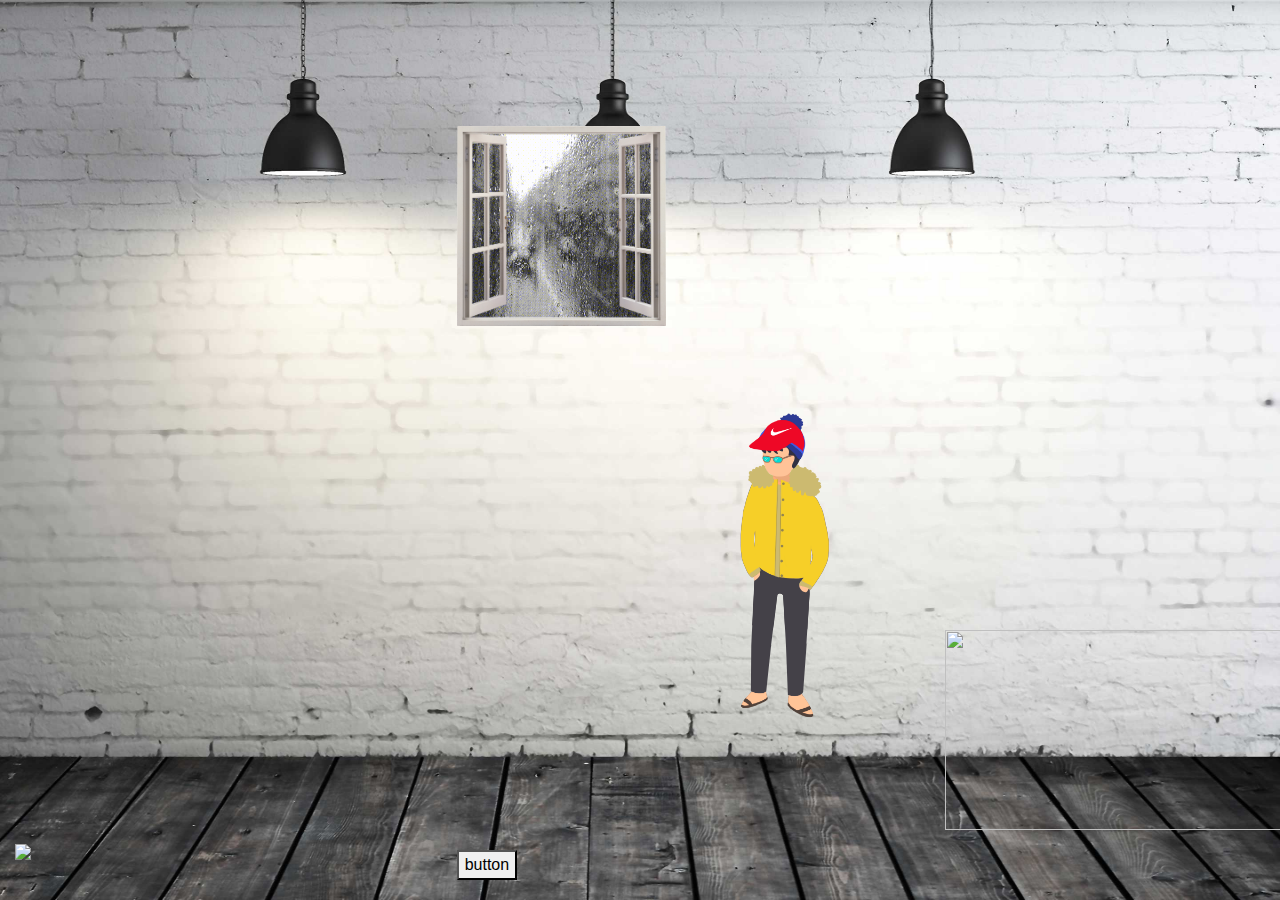
==== commit 4917bcc0: "dsa" ====
--- a/index.html
+++ b/index.html
@@ -15,11 +15,19 @@
 <!--            <div class="row row-s-1"></div>-->
         </div>
 
+
         <div class="col-5" >
             <div class="col-5" style="float:left; height: 100%; position: relative">
                 <div id="window">
                     <img width="100%" height="200px" src="media/pics/window.png" style="z-index: 10; position: absolute">
-                    <img align="right" width="98%" height="200px" src="media/pics/giphy.gif" style="z-index: -5; position: absolute">
+<!--                    <img align="right" width="98%" height="200px" src="media/pics/giphy.gif" style="z-index: -5; position: absolute">-->
+                    <img align="right" width="98%" height="200px" src="media/pics/rain.gif" style="z-index: -5; position: absolute">
+                    <img align="right" width="98%" height="200px" src="media/pics/summer.gif" style="z-index: -5; position: absolute">
+                    <img align="right" width="98%" height="200px" src="media/pics/spring.gif" style="z-index: -5; position: absolute">
+
+                </div>
+                <div>
+                    <button id="pic">button</button>
                 </div>
             </div>
             <div class="col-7" style="float:left;height: 100%">
@@ -27,19 +35,15 @@
                 <g>
                     <g>
                         <g>
-                            <path id="backpack" fill="#C82D29" class = "unit" d="M520.656,265.988c0,0,5.291-41.776,71.793-33.251c66.501,8.526,150.055,31.546,152.612,90.374
-                            c2.558,58.828-2.898,131.828,0,168.812s10.759,95.094-111.851,62.893s-103.577-27.919-118.176-63.746
-                            C519.435,455.243,539.656,265.988,539.656,265.988z"></path>
-
-                            <path id="hand1" class = "unit"  fill="#FFC398" d="M437.838,466.584c3.79-23.031,2.736-67.647,15.952-129.38c-0.14,0.656,13.884-13.844,14.276-13.299
+                            <path id="hand1" class = ""  fill="#FFC398" d="M437.838,466.584c3.79-23.031,2.736-67.647,15.952-129.38c-0.14,0.656,13.884-13.844,14.276-13.299
                                 c10.268,13.506,26.139,17.378,45.779,18.786c2.343,0.152,4.374,0.152,6.405,0.072c-15.226,34.13-37.785,111.087-38.77,124.577
                                 c-2.436,33.367,16.638,119.614,16.638,119.614l-8.538,47.278C489.581,634.232,441.408,519.451,437.838,466.584"></path>
-                            <path id="foot2" class = "unit" fill="#303642" d="M615.241,1069.347c0,0-5.817,31.901,2.144,43.163c7.961,11.261,76.445,44.157,85.217,36.287
+                            <path id="foot2" class = "" fill="#303642" d="M615.241,1069.347c0,0-5.817,31.901,2.144,43.163c7.961,11.261,76.445,44.157,85.217,36.287
                                 c15.339-13.764-44.706-91.875-44.706-91.875L615.241,1069.347z"></path>
-                            <path id="foot1" class = "unit" fill="#303642" d="M460.957,1070.414c-13.666,12.571-30.931,36.161-22.614,43.03c12.107,9.916,64.741-12.731,79.423-21.319
+                            <path id="foot1" class = "" fill="#303642" d="M460.957,1070.414c-13.666,12.571-30.931,36.161-22.614,43.03c12.107,9.916,64.741-12.731,79.423-21.319
                                 c6.525-3.751,15.225-10.779,15.225-10.779l-5.581-25.533c-2.887,2.263-10.579,6.405-25.846,6.405
                                 c-14.641,0-23.622-4.534-27.844-7.341L460.957,1070.414z"></path>
-<!--                            <image xmlns="http://www.w3.org/2000/svg" class = "unit" id="shorts" width="1200" height="1200" x="0" y="0" xmlns:xlink="http://www.w3.org/1999/xlink" xlink:href="[data-uri] AAB6JQAAgIMAAPn/AACA6AAAUggAARVYAAA6lwAAF2/XWh+QAAAABmJLR0T///////8JWPfcAAAA CXBIWXMAAAsTAAALEwEAmpwYAACAAElEQVR42uzdf5jf453v8ddMJpMxxnSMiIiIiAgiUo1sRKSq qFVrraNWrVq1Nmuto2qtWmut2ugq2qoq1qrV1rGaoqqqqj0paYSmKRqWNCIlIo0kIo2IyWR+fD/n j7ZXT89pe9VN8vXj8fjP/Pjc7/u+Ltdck+s596ehqqqqqgIAAAAAAAAAAMCr1FjvAQAAAAAAAAAA AN6sBFgAAAAAAAAAAACFBFgAAAAAAAAAAACFBFgAAAAAAAAAAACFBFgAAAAAAAAAAACFBFgAAAAA AAAAAACFBFgAAAAAAAAAAACFBFgAAAAAAAAAAACFBFgAAAAAAAAAAACFBFgAAAAAAAAAAACFBFgA AAAAAAAAAACFBFgAAAAAAAAAAACFBFgAAAAAAAAAAACFBFgAAAAAAAAAAACFBFgAAAAAAAAAAACF BFgAAAAAAAAAAACFBFgAAAAAAAAAAACFBFgAAAAAAAAAAACFBFgAAAAAAAAAAACFBFgAAAAAAAAA AACFBFgAAAAAAAAAAACFBFgAAAAAAAAAAACFBFgAAAAAAAAAAACFBFgAAAAAAAAAAACFBFgAAAAA AAAAAACFBFgAAAAAAAAAAACFBFgAAAAAAAAAAACFBFgAAAAAAAAAAACFBFgAAAAAAAAAAACFBFgA AAAAAAAAAACFBFgAAAAAAAAAAACFBFgAAAAAAAAAAACFBFgAAAAAAAAAAACFBFgAAAAAAAAAAACF BFgAAAAAAAAAAACFBFgAAAAAAAAAAACFBFgAAAAAAAAAAACFBFgAAAAAAAAAAACFBFgAAAAAAAAA AACFBFgAAAAAAAAAAACFBFgAAAAAAAAAAACFBFgAAAAAAAAAAACFBFgAAAAAAAAAAACFBFgAAAAA AAAAAACFBFgAAAAAAAAAAACFBFgAAAAAAAAAAACFBFgAAAAAAAAAAACFBFgAAAAAAAAAAACFBFgA AAAAAAAAAACFBFgAAAAAAAAAAACFBFgAAAAAAAAAAACFBFgAAAAAAAAAAACFBFgAAAAAAAAAAACF BFgAAAAAAAAAAACFBFgAAAAAAAAAAACFBFgAAAAAAAAAAACFBFgAAAAAAAAAAACFBFgAAAAAAAAA AACFBFgAAAAAAAAAAACFBFgAAAAAAAAAAACFBFgAAAAAAAAAAACFBFgAAAAAAAAAAACFBFgAAAAA AAAAAACFBFgAAAAAAAAAAACFBFgAAAAAAAAAAACFBFgAAAAAAAAAAACFBFgAAAAAAAAAAACFBFgA AAAAAAAAAACFBFgAAAAAAAAAAACFBFgAAAAAAAAAAACFBFgAAAAAAAAAAACFBFgAAAAAAAAAAACF BFgAAAAAAAAAAACFBFgAAAAAAAAAAACFBFgAAAAAAAAAAACFBFgAAAAAAAAAAACFBFgAAAAAAAAA AACFBFgAAAAAAAAAAACFBFgAAAAAAAAAAACFBFgAAAAAAAAAAACFBFgAAAAAAAAAAACFBFgAAAAA AAAAAACFBFgAAAAAAAAAAACFBFgAAAAAAAAAAACFBFgAAAAAAAAAAACFBFgAAAAAAAAAAACFBFgA AAAAAAAAAACFBFgAAAAAAAAAAACFBFgAAAAAAAAAAACFBFgAAAAAAAAAAACFBFgAAAAAAAAAAACF BFgAAAAAAAAAAACFBFgAAAAAAAAAAACFBFgAAAAAAAAAAACFBFgAAAAAAAAAAACFBFgAAAAAAAAA AACFBFgAAAAAAAAAAACFBFgAAAAAAAAAAACFBFgAAAAAAAAAAACFBFgAAAAAAAAAAACFBFgAAAAA AAAAAACFBFgAAAAAAAAAAACFBFgAAAAAAAAAAACFBFgAAAAAAAAAAACFBFgAAAAAAAAAAACFBFgA AAAAAAAAAACFBFgAAAAAAAAAAACFBFgAAAAAAAAAAACFBFgAAAAAAAAAAACFBFgAAAAAAAAAAACF BFgAAAAAAAAAAACFBFgAAAAAAAAAAACFBFgAAAAAAAAAAACFBFgAAAAAAAAAAACFBFgAAAAAAAAA AACFBFgAAAAAAAAAAACFBFgAAAAAAAAAAACFBFgAAAAAAAAAAACFBFgAAAAAAAAAAACFBFgAAAAA AAAAAACFBFgAAAAAAAAAAACFBFgAAAAAAAAAAACFBFgAAAAAAAAAAACFBFgAAAAAAAAAAACFBFgA AAAAAAAAAACFBFgAAAAAAAAAAACFBFgAAAAAAAAAAACFBFgAAAAAAAAAAACFBFgAAAAAAAAAAACF BFgAAAAAAAAAAACFBFgAAAAAAAAAAACFBFgAAAAAAAAAAACFBFgAAAAAAAAAAACFBFgAAAAAAAAA AACFBFgAAAAAAAAAAACFBFgAAAAAAAAAAACFBFgAAAAAAAAAAACFBFgAAAAAAAAAAACFBFgAAAAA AAAAAACFBFgAAAAAAAAAAACFBFgAAAAAAAAAAACFBFgAAAAAAAAAAACFBFgAAAAAAAAAAACFBFgA AAAAAAAAAACFBFgAAAAAAAAAAACFBFgAAAAAAAAAAACFBFgAAAAAAAAAAACFBFgAAAAAAAAAAACF BFgAAAAAAAAAAACFBFgAAAAAAAAAAACFBFgAAAAAAAAAAACFBFgAAAAAAAAAAACFBFgAAAAAAAAA AACFBFgAAAAAAAAAAACFBFgAAAAAAAAAAACFBFgAAAAAAAAAAACFBFgAAAAAAAAAAACFBFgAAAAA AAAAAACFBFgAAAAAAAAAAACFBFgAAAAAAAAAAACFBFgAAAAAAAAAAACFBFgAAAAAAAAAAACFBFgA AAAAAAAAAACFBFgAAAAAAAAAAACFBFgAAAAAAAAAAACFBFgAAAAAAAAAAACFBFgAAAAAAAAAAACF BFgAAAAAAAAAAACFBFgAAAAAAAAAAACFBFgAAAAAAAAAAACFBFgAAAAAAAAAAACFBFgAAAAAAAAA AACFBFgAAAAAAAAAAACFBFgAAAAAAAAAAACFBFgAAAAAAAAAAACFBFgAAAAAAAAAAACFBFgAAAAA AAAAAACFBFgAAAAAAAAAAACFBFgAAAAAAAAAAACFBFgAAAAAAAAAAACFBFgAAAAAAAAAAACFBFgA AAAAAAAAAACFBFgAAAAAAAAAAACFBFgAAAAAAAAAAACFBFgAAAAAAAAAAACFBFgAAAAAAAAAAACF BFgAAAAAAAAAAACFBFgAAAAAAAAAAACFBFgAAAAAAAAAAACFBFgAAAAAAAAAAACFBFgAAAAAAAAA AACFBFgAAAAAAAAAAACFBFgAAAAAAAAAAACFBFgAAAAAAAAAAACFBFgAAAAAAAAAAACFBFgAAAAA AAAAAACFBFgAAAAAAAAAAACFBFgAAAAAAAAAAACFBFgAAAAAAAAAAACFBFgAAAAAAAAAAACFBFgA AAAAAAAAAACFBFgAAAAAAAAAAACFBFgAAAAAAAAAAACFBFgAAAAAAAAAAACFBFgAAAAAAAAAAACF BFgAAAAAAAAAAACFBFgAAAAAAAAAAACFBFgAAAAAAAAAAACFBFgAAAAAAAAAAACFBFgAAAAAAAAA AACFBFgAAAAAAAAAAACFBFgAAAAAAAAAAACFBFgAAAAAAAAAAACFBFgAAAAAAAAAAACFBFgAAAAA AAAAAACFBFgAAAAAAAAAAACFBFgAAAAAAAAAAACFBFgAAAAAAAAAAACFBFgAAAAAAAAAAACFBFgA AAAAAAAAAACFBFgAAAAAAAAAAACFBFgAAAAAAAAAAACFBFgAAAAAAAAAAACFBFgAAAAAAAAAAACF BFgAAAAAAAAAAACFBFgAAAAAAAAAAACFBFgAAAAAAAAAAACFBFgAAAAAAAAAAACFBFgAAAAAAAAA AACFBFgAAAAAAAAAAACFBFgAAAAAAAAAAACFBFgAAAAAAAAAAACFBFgAAAAAAAAAAACFBFgAAAAA AAAAAACFBFgAAAAAAAAAAACFBFgAAAAAAAAAAACFBFgAAAAAAAAAAACFBFgAAAAAAAAAAACFBFgA AAAAAAAAAACFBFgAAAAAAAAAAACFBFgAAAAAAAAAAACFBFgAAAAAAAAAAACFBFgAAAAAAAAAAACF BFgAAAAAAAAAAACFBFgAAAAAAAAAAACFBFgAAAAAAAAAAACFBFgAAAAAAAAAAACFBFgAAAAAAAAA AACFBFgAAAAAAAAAAACFBFgAAAAAAAAAAACFBFgAAAAAAAAAAACFBFgAAAAAAAAAAACFBFgAAAAA AAAAAACFBFgAAAAAAAAAAACFBFgAAAAAAAAAAACFBFgAAAAAAAAAAACFBFgAAAAAAAAAAACFBFgA AAAAAAAAAACFBFgAAAAAAAAAAACFBFgAAAAAAAAAAACFBFgAAAAAAAAAAACFBFgAAAAAAAAAAACF BFgAAAAAAAAAAACFBFgAAAAAAAAAAACFBFgAAAAAAAAAAACFBFgAAAAAAAAAAACFBFgAAAAAAAAA AACFBFgAAAAAAAAAAACFBFgAAAAAAAAAAACFBFgAAAAAAAAAAACFBFgAAAAAAAAAAACFBFgAAAAA AAAAAACFBFgAAAAAAAAAAACFBFgAAAAAAAAAAACFBFgAAAAAAAAAAACFBFgAAAAAAAAAAACFBFgA AAAAAAAAAACFBFgAAAAAAAAAAACFBFgAAAAAAAAAAACFBFgAAAAAAAAAAACFBFgAAAAAAAAAAACF BFgAAAAAAAAAAACFBFgAAAAAAAAAAACFBFgAAAAAAAAAAACFBFgAAAAAAAAAAACFBFgAAAAAAAAA AACFBFgAAAAAAAAAAACFBFgAAAAAAAAAAACFBFgAAAAAAAAAAACFBFgAAAAAAAAAAACFBFgAAAAA AAAAAACFBFgAAAAAAAAAAACFBFgAAAAAAAAAAACFBFgAAAAAAAAAAACFBFgAAAAAAAAAAACFBFgA AAAAAAAAAACFBFgAAAAAAAAAAACFBFgAAAAAAAAAAACFBFgAAAAAAAAAAACFBFgAAAAAAAAAAACF BFgAAAAAAAAAAACFBFgAAAAAAAAAAACFBFgAAAAAAAAAAACFBFgAAAAAAAAAAACFBFgAAAAAAAAA AACFBFgAAAAAAAAAAACFBFgAAAAAAAAAAACFBFgAAAAAAAAAAACFBFgAAAAAAAAAAACFBFgAAAAA AAAAAACFBFgAAAAAAAAAAACFBFgAAAAAAAAAAACFBFgAAAAAAAAAAACFBFgAAAAAAAAAAACFBFgA AAAAAAAAAACFBFgAAAAAAAAAAACFBFgAAAAAAAAAAACFBFgAAAAAAAAAAACFBFgAAAAAAAAAAACF BFgAAAAAAAAAAACFBFgAAAAAAAAAAACFBFgAAAAAAAAAAACFBFgAAAAAAAAAAACFBFgAAAAAAAAA AACFBFgAAAAAAAAAAACFBFgAAAAAAAAAAACFBFgAAAAAAAAAAACFBFgAAAAAAAAAAACFBFgAAAAA AAAAAACFBFgAAAAAAAAAAACFBFgAAAAAAAAAAACFBFgAAAAAAAAAAACFBFgAAAAAAAAAAACFBFgA AAAAAAAAAACFBFgAAAAAAAAAAACFBFgAAAAAAAAAAACFBFgAAAAAAAAAAACFBFgAAAAAAAAAAACF BFgAAAAAAAAAAACFBFgAAAAAAAAAAACFBFgAAAAAAAAAAACFBFgAAAAAAAAAAACFBFgAAAAAAAAA AACFBFgAAAAAAAAAAACFBFgAAAAAAAAAAACFBFgAAAAAAAAAAACFBFgAAAAAAAAAAACFBFgAAAAA AAAAAACFBFgAAAAAAAAAAACFBFgAAAAAAAAAAACFBFgAAAAAAAAAAACFBFgAAAAAAAAAAACFBFgA AAAAAAAAAACFBFgAAAAAAAAAAACFBFgAAAAAAAAAAACFBFgAAAAAAAAAAACFBFgAAAAAAAAAAACF BFgAAAAAAAAAAACFBFgAAAAAAAAAAACFBFgAAAAAAAAAAACFBFgAAAAAAAAAAACFBFgAAAAAAAAA AACFBFgAAAAAAAAAAACFBFgAAAAAAAAAAACFBFgAAAAAAAAAAACFBFgAAAAAAAAAAACFBFgAAAAA AAAAAACFBFgAAAAAAAAAAACFBFgAAAAAAAAAAACFBFgAAAAAAAAAAACFBFgAAAAAAAAAAACFBFgA AAAAAAAAAACFBFgAAAAAAAAAAACFBFgAAAAAAAAAAACFBFgAAAAAAAAAAACFBFgAAAAAAAAAAACF BFgAAAAAAAAAAACFBFgAAAAAAAAAAACFBFgAAAAAAAAAAACFBFgAAAAAAAAAAACFBFgAAAAAAAAA AACFBFgAAAAAAAAAAACFBFgAAAAAAAAAAACFBFgAAAAAAAAAAACFBFgAAAAAAAAAAACFBFgAAAAA AAAAAACFBFgAAAAAAAAAAACFBFgAAAAAAAAAAACFBFgAAAAAAAAAAACFBFgAAAAAAAAAAACFBFgA AAAAAAAAAACFBFgAAAAAAAAAAACFBFgAAAAAAAAAAACFBFgAAAAAAAAAAACFBFgAAAAAAAAAAACF BFgAAAAAAAAAAACFBFgAAAAAAAAAAACFBFgAAAAAAAAAAACFBFgAAAAAAAAAAACFBFgAAAAAAAAA AACFBFgAAAAAAAAAAACFBFgAAAAAAAAAAACFBFgAAAAAAAAAAACFBFgAAAAAAAAAAACFBFgAAAAA AAAAAACFBFgAAAAAAAAAAACFBFgAAAAAAAAAAACFBFgAAAAAAAAAAACFBFgAAAAAAAAAAACFBFgA AAAAAAAAAACFBFgAAAAAAAAAAACFBFgAAAAAAAAAAACFBFgAAAAAAAAAAACFBFgAAAAAAAAAAACF BFgAAAAAAAAAAACFBFgAAAAAAAAAAACFBFgAAAAAAAAAAACFBFgAAAAAAAAAAACFBFgAAAAAAAAA AACFBFgAAAAAAAAAAACFBFgAAAAAAAAAAACFBFgAAAAAAAAAAACFBFgAAAAAAAAAAACFBFgAAAAA AAAAAACFBFgAAAAAAAAAAACFBFgAAAAAAAAAAACFBFgAAAAAAAAAAACFBFgAAAAAAAAAAACFBFgA AAAAAAAAAACFBFgAAAAAAAAAAACFBFgAAAAAAAAAAACFBFgAAAAAAAAAAACFBFgAAAAAAAAAAACF BFgAAAAAAAAAAACFBFgAAAAAAAAAAACFBFgAAAAAAAAAAACFBFgAAAAAAAAAAACFBFgAAAAAAAAA AACFBFgAAAAAAAAAAACFBFgAAAAAAAAAAACFBFgAAAAAAAAAAACFBFgAAAAAAAAAAACFBFgAAAAA AAAAAACFBFgAAAAAAAAAAACFBFgAAAAAAAAAAACFBFgAAAAAAAAAAACFBFgAAAAAAAAAAACFBFgA AAAAAAAAAACFBFgAAAAAAAAAAACFBFgAAAAAAAAAAACFBFgAAAAAAAAAAACFBFgAAAAAAAAAAACF BFgAAAAAAAAAAACFBFgAAAAAAAAAAACFBFgAAAAAAAAAAACFBFgAAAAAAAAAAACFBFgAAAAAAAAA AACFBFgAAAAAAAAAAACFBFgAAAAAAAAAAACFBFgAAAAAAAAAAACFBFgAAAAAAAAAAACFBFgAAAAA AAAAAACFBFgAAAAAAAAAAACFBFgAAAAAAAAAAACFBFgAAAAAAAAAAACFBFgAAAAAAAAAAACFBFgA AAAAAAAAAACFBFgAAAAAAAAAAACFBFgAAAAAAAAAAACFBFgAAAAAAAAAAACFBFgAAAAAAAAAAACF BFgAAAAAAAAAAACFBFgAAAAAAAAAAACFBFgAAAAAAAAAAACFBFgAAAAAAAAAAACFBFgAAAAAAAAA AACFBFgAAAAAAAAAAACFBFgAAAAAAAAAAACFBFgAAAAAAAAAAACFBFgAAAAAAAAAAACFBFgAAAAA AAAAAACFBFgAAAAAAAAAAACFBFgAAAAAAAAAAACFBFgAAAAAAAAAAACFBFgAAAAAAAAAAACFBFgA AAAAAAAAAACFBFgAAAAAAAAAAACFBFgAAAAAAAAAAACFBFgAAAAAAAAAAACFBFgAAAAAAAAAAACF BFgAAAAAAAAAAACFBFgAAAAAAAAAAACFBFgAAAAAAAAAAACFBFgAAAAAAAAAAACFBFgAAAAAAAAA AACFBFgAAAAAAAAAAACFBFgAAAAAAAAAAACFBFgAAAAAAAAAAACFBFgAAAAAAAAAAACFBFgAAAAA AAAAAACFBFgAAAAAAAAAAACFBFgAAAAAAAAAAACFBFgAAAAAAAAAAACFBFgAAAAAAAAAAACFBFgA AAAAAAAAAACFBFgAAAAAAAAAAACFBFgAAAAAAAAAAACFBFgAAAAAAAAAAACFBFgAAAAAAAAAAACF BFgAAAAAAAAAAACFBFgAAAAAAAAAAACFBFgAAAAAAAAAAACFBFgAAAAAAAAAAACFBFgAAAAAAAAA AACFBFgAAAAAAAAAAACFBFgAAAAAAAAAAACFBFgAAAAAAAAAAACFBFgAAAAAAAAAAACFBFgAAAAA AAAAAACFBFgAAAAAAAAAAACFBFgAAAAAAAAAAACFBFgAAAAAAAAAAACFBFgAAAAAAAAAAACFBFgA AAAAAAAAAACFBFgAAAAAAAAAAACFBFgAAAAAAAAAAACFBFgAAAAAAAAAAACFBFgAAAAAAAAAAACF BFgAAAAAAAAAAACFBFgAAAAAAAAAAACFBFgAAAAAAAAAAACFBFgAAAAAAAAAAACFBFgAAAAAAAAA AACFBFgAAAAAAAAAAACFBFgAAAAAAAAAAACFBFgAAAAAAAAAAACFBFgAAAAAAAAAAACFBFgAAAAA AAAAAACFBFgAAAAAAAAAAACFBFgAAAAAAAAAAACFBFgAAAAAAAAAAACFBFgAAAAAAAAAAACFBFgA AAAAAAAAAACFBFgAAAAAAAAAAACFBFgAAAAAAAAAAACFBFgAAAAAAAAAAACFBFgAAAAAAAAAAACF BFgAAAAAAAAAAACFBFgAAAAAAAAAAACFBFgAAAAAAAAAAACFBFgAAAAAAAAAAACFBFgAAAAAAAAA AACFBFgAAAAAAAAAAACFBFgAAAAAAAAAAACFBFgAAAAAAAAAAACFBFgAAAAAAAAAAACFBFgAAAAA AAAAAACFBFgAAAAAAAAAAACFBFgAAAAAAAAAAACFBFgAAAAAAAAAAACFBFgAAAAAAAAAAACFBFgA AAAAAAAAAACFBFgAAAAAAAAAAACFBFgAAAAAAAAAAACFBFgAAAAAAAAAAACFBFgAAAAAAAAAAACF BFgAAAAAAAAAAACFBFgAAAAAAAAAAACFBFgAAAAAAAAAAACFBFgAAAAAAAAAAACFBFgAAAAAAAAA AACFBFgAAAAAAAAAAACFBFgAAACwGfRc97O1PzmktfU7nd++8DuLxo798b2PrJ//UGdnvecCAAAA AOC1EWABAADAJrXknh9eOXRo8ymrRj/ePG7corPmrZr14yeeuOE9//n1L39w2rRvn3b3Dd85abeF 9Z4SAAAAAIAyAiwAAADYpNbd8vypQ4cmXQvXHvbDH068efiSlm8mi1c8dczi2y699BvPfX3/O9/1 5zf9aOrD6348a+DN9Z4WAAAAAIBXR4AFAAAAm8SLE59pamxMNk555cS2tqRqr52c/NFjo88ZMiXZ 8vbmaxpnJUtPWrriucaLLrrtczNuvbX/bx+s99QAAAAAALw6AiwAAADYJNbfvPrCwYOTvjEbp91/ f5JHclvS1DSgqbExeU81bvUOi5PeRb0P9nYlPzl5wV0LD/n85y+58OIrPjX4+OPrPT0AAAAAAH8Y ARYAAABsEl2HrrmuszOpTelfnyTpS/evP3vQQe/ca/gOSe7NzMxKupd0z+puT360cd7OD+2w775X nnvFnVc9ftRR9d4FAAAAAAC/nwALAAAANokNV770ifb2JOOra/7/z44dO3x4Z2cybNg2nVu2JdWk akI1JXm58+XFLx93xhlznrv/xQf3eve7r1lx9aT/GH/EEfXeDQAAAAAAv50ACwAAAF5XK/ZecGpr a9LT3XVza2tS3VKd/v9/VUNjQ2NDkoMPHr/XjsN//fHqu9Xd1exk7dlrJ66de9ZZs/753r///pPv fe+1t12T61Ycfni9dwcAAAAAwG8SYAEAAMDrau1dy2cOH570j+ztvO++JGuz4nd/9XsP3Gv88B3+ /49X51fnVBcnaw9f27r2xrPO+t5u39v2vs8ffPCN1355yE03HHhgvXcJAAAAAMAvCLAAAADgdfXK 6BduGjw4qYbVzvnlh2q/+6t3HDF4cFtbstPIbQdv1f5/faInPelJqi9V11UzkpduX3vGS01nnfXt l751/3c+/v73f2PhHVd987K99673bgEAAAAA3u4EWAAAAPC6WDZr/oUdHUnPBRsub2lJsjTz/vDv fvf+e+45bNhv+UR3utOdVPOqB6v5yZq715yxZvg553y9//ZvfOPbH/jA3cPuWvbtO8eNq/fuAQAA AADergRYAAAA8LpYt2TF7KFDk1pT37Xf+16S2u+7+er/9e4D9hy7w/a/5wt+eSNWrbnWV+tInm9c fv3zl59//lf3n/HUrdv/xV/cOuSrd9+2evLkep8CAAAAAMDbjQALAAAAXhcbT3+51t6eVNOqda/+ u0eN2m5oe3uy44j/51WEv0PtjNrJtfOS5294fvKKUeed99VPztj1tr/64Ac/P/pzJ199wVFH1fs0 AAAAAADeLgRYAAAA8LroXbBxYUtLkkW5t/wpU/ffY+xvfRXh71AdXR1RnZC8tPCla18ae+aZ39nt ngH/+9Y//uNz9/pY7z/vcNppjy1fdORT67Oo3qcDAAAAAPBWJcACAACA1+T5WU/MaGtL+tf1zGlq StKXnvKnvXvqnntsv13BN87P/DyWbOzZ+PTGkaeeOv+4+dc8euLVV3/mmYueu+R9F331thXfHPGt vpHD631aAAAAAABvNQIsAAAAeE1e7l51w5AhSa2n/xPf+95rfdquY7Yf1tGRbDvkHe1btJY/p39W /53985PlPT/79PKLzz//pluv++IX//If/vGTR11y82eOPea6ep8aAAAAAMBbhQALAAAAXpNXDnvx us7OpBpSO+P1e+o+79pl9LaDX4cHXZyLc1nyypJX7nplxOmn3//P9+33/Q/d+jen//VpDR/93Dnn zLr8iZsWPj5gSN2ODwAAAADgTU6ABQAAAK9J70MbOltbkyzJQ6/fUydOHL3LdkNfxzEfy2N5LOm9 tnd6793JU0MWXbh4yaWX3nDpxT+59PvTP/q/nv76md88YsTRm/v0AAAAAADe7ARYAAAAUOSFs59K c3NSW9p/YuMvfr+uvX5P32fiLqOGbJsMaGpsbHg9f3tfmqVZmtQeqc2pLUpWPLTijJWHn3feNz98 09Y3/8dH9794+SWrLz/mf8z40bjnx6/sGdC5ec8UAAAAAODNp6Gqqqqq6j0GAAAAvNk8N+2RcYMH J8uOn3/ZCy8k/c29S1//Vc78+y984f4Hkicef27Zi6s33W4auhp6GtYlzZOaj2ruTHaYscPgYUP+ 5V8OePa4/z624dNHfaj5kE8feH33xE03AQAAAADAm5MbsAAAAKDIxqnrp7W2Jjmsmr3pVpm4z667 Dhmy6XdTtVbNVXuycc3GxzYOSZ6Z98yhS86/6KKv/fXnd7zmW5c+cOE3pz/yyZnHzXz4Ez87aEXL gOZNPxEAAAAAwJuDAAsAAACK9AztWtTamlS7V5dvulUmTtx19JBtN+O2lmdZlifVydUJ1WnJy4e+ 3Pnyp884Y94lD3z8B3/3lYM///f/tMv5f3Hhv1wz+5a7vz5lZ68oBAAAAADe9gRYAAAAUKRndNe6 1takGl+7dtOtstuYYcO27kja2rZoGViPe6duzJdyU9I7vndY72HJ8ht+NmH53uef/+39vvw3N159 9kX/8xunbf/Rb5x92a3n/OCsH92WB+swIQAAAABAXTVUVVVVVb3HAAAAgDebHy34r+9OnZpsbF8/ 5P77kyzJ3E232j//803/9YMfJvPmLVq0ckUdt92YxjQm2T27Z0zSOLdxfuO9yZbTt7xjy4OuvHLP eye88q6rH/yzw77/4eV/2XfbmP3njpw8vNbfU8eJAQAAAAA2KTdgAQAAwKuycuaTHS0tSe3YvtOb mpIszUObftVxe47YsfON8MK/WmqpJVmQBVmY1NprzbVhyct3vnz+y7UzzvjRMXM2PvDtGTtd+zfn /dG/bD/941fO+nLzf13xzsVPTHtx7dqjG0+p9/gAAAAAAK83ARYAAAC8Kv0Le65sbk6q3WtX3Hdf klr6Nv2qe44bMWKbreu9999jURZlUdJ/Xv+p/Z9OVt628siV484773+/85Ytbttn/i7//sD5P/n4 oHM6b7ztrq57pm3T9FTtpQtfvjGP13tsAAAAAIDXSoAFAAAAr0ptbt/EpqYkq7N486266+hhwzo6 kobGhnofwB+k6qu6q8ak+6wNR3XfmDx15FN3Lx7yyU9+44fXf+eLP1zd+5/7/9vBl7zntGu+dsYD 1/5wRB6p97wAAAAAAKUEWAAAAPCq9Df1Pt3UlFS35+zNt+oWrc3NTU3JsGGdnW1t9T6DV2FZlmVZ Unuk9mBtUbLu5HVj192WPNb+6DX/feTVV99x/9Ub//3qT37nU+d+6tzPrj36tu/Pf7Jz8bgB7fUe GwAAAADgDyXAAgAAgFel766NN7a0JBleO3fzr77LzkOHvqOj3mfwGpyR03Jm0tve29M7Nll5wsra qgXnnnv/E7M23P/Or33gKzt/5u+vGPSPp3/hsutv+uKa997+6NKlhy67ofGIeo8NAAAAAPC7CLAA AADgVelp7ZrT2prUFtTqsPqoUUO3a38r3A+1NmuzNqnuqe6qZiUbDt+w+4bzkiXTnlm8ZPC//dt3 vvyt79/z83v/x02f+9xLVz16+qjbb/n68DsP2GtovccGAAAAAPh/NdV7AAAAAHhz2Tj7lcNaW5NM rG5KktyRczbf6kOHdnS0ttb7DDaB23Nb7kj6W/pb+luTl+566ap1jcnjs//7sSdGfO5zyz723L3L Dvv0jj++9aH9Htntqafete3Ez0x4eM6ksQv3O3nymQvv2P3eoQuHXF+7q97bAAAAAADefgRYAAAA 8Kr0HdK9pKUlqe6upidJerJ+862+3dCOjtYt6n0Gm1B3utOd5JRMy2lJ3+C+wX2DkxePenHYmiVn n71u0rpP/Pik5KezF2/46YBk+MYHnvrBjz8yf4/Hxh23Z9NjjbueMXnuvsMfGDx11u5Ldl3Sv6re 2wEAAAAA3voEWAAAAPCq9B/Ze1JzczZzePUr2w3ZuvMteQPW77I6q7M6qdZUa6o1SU96aj3Nyeo1 q1e9eELy80d+Pvjncz7/+UXPPvnJp6bn89v8yffHzD5z+vT7Vu181c4HLf747he/d/GBx/+vh/Zu Gj91XF/adv30O47Z6tTsXu9tAQAAAABvHQ1VVVVVVe8xAAAAeLv5ydyfzP3J3GS3s3c7e7ezk8Y5 jXMa59R7qt9needjD7a3J0sbH54+cWLSd0fPUd/73uaeoru7t6evL/nTP73o3+76Vr3P5A1kWIZl WNIwvGFkw+Ck6eKmawacnWzxWGtP6/XJ0GVDD93upH/6p90e2H/QlG3vXDTxpgNPOrBzYcuUJcMP HbqudnO9xwcAAAAA3rwEWAAAANTFfl/Z7yv7fSU5eMnBSw5ekkzZesrWU7ZOdlqy05KdliSdV3Ve 1XlVMmT+kPlD5icDRg8YPWB0PSd+eu6DBw0fnqy88Ccznnsu6T+/7/bNP0VVq2pVkj9+/4X/euc3 k6pWparV81ze4IZmWIYmDRMaJjWMTQYeOPCYgaOTzse3GdF51sUXj/7g+JfGr5z7sT0POuygQw// 1hHHzHnn3D1vq3233mMDAAAAAG8eAiwAAADqYsDGARsHbExa5rTMaZmTbDV7q9lbzU5GHDri0BGH Jqd/4fQvnP6F5C8P+suD/vKgpOHEhhMbTqznxE92zjxr9OjkxQuWTH3qqaQ2sX9V/aY54k8vuujO byYbu3v7agKsP1xTmtKUNKxqWNOwLBk4duABA9uTrRdtPbLjgmTny8ccv+s+H/7zd37k/ZceduON Zx/zyOTLJp6RyfUeGwAAAAB442qq9wAAAAC8PdXaa+219qRrcNfgrsFJ9y3dt3Tfkmzz0DYPbfNQ st207aZtNy1pmNIwpWFKvadNkp5Tu05tbU2q0dVxv/zQKZt/ir6+/r5aLenp6evz91QF+tKXvqTq rNqroUlPU8/qnuHJqpGrlr9wbfJi54vHrjnjy7cu3PW/d37i7991xQ+2GfHwjp969szxH3j38/t/ /M6b933ogCOnXrdk790f2ba2zTw3ZQEAAAAASWO9BwAAAOBtqic96UmyPMuzPGlc07imcU2yzdBt hm4zNBm5YOSCkQuSNKbxjfHba+8VG25pbU1yfLW8flOsXftKV0+PVw++bpZlWZYl1ZpqVbU+6Tuj 7/i+i5O1Q9cuWHvGmWc+fsjjVz4x8bOf/dpf3bDvl3t/uvKzz/zTv//LLudN+o/u6yd/aex7Vj96 6rMznutpPKbe2wAAAAAA6scNWAAAALwhNM5snNk4M9nm+G2O3+b4pPPZzmc7n633VEmy8vaF3S0t Se93N85obk6q5uqyJElPujb/NMuXr1mzfn29z+RtYEEWZGFSSy21JBuu23D2hkeSZ+Y9M33JBRdd tGLLFVes6Ekenj/3m/N2/Zfd97hpj3G7v7TwmD1nTTxnQsc9R+x09x4jdp+4fvRuy4dcO/i2TK33 dgAAAACATUeABQAAwBtC44TGCY0TkqHNQ5uHNidbnLnFmVucmeTYHJtj6znZhhvWLuvoSGpNvfO+ //0kZ+fG+k0zb96ip1a+UM/zeJv61U1Zp1fTqrOTrvO6jtkwKVnS88wxS2656KJl73lul2VJ5mx/ /60P3JJs/eTWD3aMmT59+/+1w/7DRj83bfStk/v3nXHX/Ml3T758UueKK3frGzylc1TeEC/XBAAA AABeGwEWAAAAbwgD2we2D2xPdv7Izh/Z+SPJwL0H7j1w73pPlSQbjnppSEdHUptUOzNJsi4TNv8U /X21WpVk9v1PPP6zZfU+k7exX12JNTcPZm5Sza0erOYmvelNb5Lejt6O3o7k5QdfvuPlKy64YNmK ZeN+NiR59MQfn/fop5I577h9uzuO+/jHJyz7o6P3mTbv7gmr39Pz7mO/s27fvcfetfup1XH13h7w avzsuke7OzqSrtPXLOjsTLpnr7+yrS3pO7d7cktLUg2uTmtsTAZ/d+enn346GbHuj0auWlXvqQEA AIDXnwALAACA+pqQCZmQtD/Y/mD7g8meM/ecuefMZOChAw8deGi9h0uSjUvXz21rS3J6dXOSZGY9 Aqx77nnkkWefTZ5f/vO1XXV49SF/oLVZm7VJdVB1YHVo0p/+9CfZ8OCGGzZ0Jc+uffaKpRf/678+ /0fP9zw/J3lg6uwL5yy95JKvTt7u4CH/sfLMIf9z6Nbb7bd88vBjxp8y/s5ZR044dJ+OCZ9YfcLY M7abNLi7dnu9twdvL6ubFvc1NSWvPPbzT3R2Jl2nrXm8szPpnrPu6fb2pOfsrvNaW5P+WX0n3ndf Us3pX54k1cyqJUkaLmk4PEnWnrr8jne9KxmRnCHAAgAAgLciARYAAAB11djR2NHYkew0aqdRO41K xswcM3PMzF+/krD+eid3z2tpSarZ1VVJkp50b77VN3b39tRqyX995fvff3JRvc+CYn3pS19StVWt 1eBk49SNw3pOSlbdvuqoF24599wXxr4wffVZyU++tmDvhd1J85/OGfSDZ5IH5gzbdfur/3n3KbdM HbvfjDkHTFy0/8lTHpt94x7n73L2zhdnZL23BW8Ny9bNX9jRkbxyx4tXDh6cbLzh5WPb2pKeY7oW tbYmfadvHPLAA0mtu392klRTa8cmSXVS1Z4kWZ0rkiSTMyNJMvcXz61OqQ5Mku6F645qb09emPjU Vc3NybYP7Xp6T0+9dw0AAAC8fhqqqqqqqt5jAAAA8HbT0NDQ0NCQDFozaM2gNcnJR5x8xMlHJBf/ 9OKfXvzTpGNJx5KOJUla0pKWeky4euxPpzQ1JYsfv/9LU6cmfQ9uvPe++zb3FDfcMPN7C36SfOUr s2cvEmC9fYzJmIxJGqc2Htq4d7LljC0f3/KMZIdRw68cdvk//uPoH47+i10GLF486qRd1o66afHi 4ct3umLEp5+87F0XvrNzrwkbD6v3+PBG9sP1P977h+uzeN+2hkOW3TnxuKR7/MtXtbUltfRded99 SdVTHZAkOaXqSZJqbnV9klcf4Db+4s9fG9ubLk6SIdftOmTnnZPRVx4wd8mSep8DAAAA8PoRYAEA AFAXDds0bNOwTTJ46uCpg6cmn/nQZz70mQ8lx193/HXHX5c0zWya2TSznhM+d+EjJ3R2JstGzx/3 4otJ/8jejs23+pIlq1atW5f83d/9+7/P+n7S19dfq9XqeR7URVOa0pTk6ByTo5LGFY1rGp9Omtqb RjZ1J83dzR3NC5MthmwxdYtll13W+cg2Q7c+/cUXx+w25v5dP7ho0b6rJj806d65c/edPnnapKNW rKj3dqAe7j7xW+O/3TVu3AMfvf+bD75/6tSPPHfgO7ffdenSoUdtNbGp/VvfSqpLql/cuNid9Zti goabG0YkSdv1g1fvs0/yzp6jT3zkkXqfCwAAAPD68QpCAAAA6qKhq6GroSvZYcEOC3ZYkExqm9Q2 qS1pOqDpgKYD6j1dkmxcvX5Re3tSTauWJkmW5PhNv2pvT39frZZceunXvvbwj4VXb3u/fHVhbsmM 3JbUUkstSU960pOkp7mnuac5WX/4+sXrTz3nnNWnr56/enKy5KBnjlsyKPlR37yDHlp5ySXf3uXu z3/npKeeeud39v6n8d997LE9Dtlj9e4nLViw+8l7tOx2cVdXvbcJv8+jX1q5eHVH4xHPn7hy8Koz G+5dOfGZ055ZPmTE+ht+dv3P2saf2r+sp6f3hi1m9dzdc/3GRc3N63607rPrtm1vXzVl5dIX7hoy 5IVLV7+8evm2277/4+PXbD/3zDOHXtf22PBPJUm1tPpFBrWJwqtfqT5RjU2SjQ+t72hrS17oeOq4 5uZk27W7zvAqQgAAAHgrcAMWAAAAddGyX8t+LfslfzX0r4b+1dDkswd/9uDPHpy0nNJySsspSZrT nOZ6Triw6bs3jxmTrDly6fVPPpnUzuo/dtOves013/72fz+RfP3rP5j708X13D9vau1pT1uS23J7 bkkGLBmwesD8ZNAjg1YPuiVpP639S1uNuOSS7e4ZOnS7yc8/v+OTO/7ZjvstW7bDrOHjh+29bNm2 s7cdOvio1au3vr5z+dZT16wZP2V8115T166t97Z4a3p49tPrnh3XeMQ+B4xq3+nx2l03nfZfp884 c9JtK5cub37+2JG3PP/i8n9b8bGhQ1det+qAVUM+97mXj143fN31Se+VvRf03ZJUkzKhmprksOrQ HJHUzq+dU5ue1Pau7V6bmmy5oGV+06Lkxv3P3OJ9zyZbtW/RvJl/vDT94udZ48IB45JkaNPYqTvu mIw6YUrPsmX1Pn8AAADgtXMDFgAAAHWx/fTtp28/PTnqC0d94agvJIMWDlo4aGHeAOHVr/Sd2DOr uTmpjqxWb/rV5sxZsGD588kd35g79+mn67133vTWZV3WJzk0h+TwpD/96U/Sla50Jek6umtM1/pz z105fOV5q45KFjz2xJyf/Gsy8OrmHQYekDQfPvCkgeOS5vuajx00/JJLtvjPLZ5tub2n5x3tHUe8 Y+bPfz7sh8P22X7/5ctHH77r06OnL1q0ywW7tO08++mnx9X2untcy7p19d4+byzzVj987I/PHnjz ki8tfvyn6/a5csk1z3QuOWzkyOc/+PxLK346bNjaCWvXvvT8O97R9cVXHup6zwXf3PjejR/ZOCHp O6vvxN4/ygf6juy7oH9UUju6tq42N6kmVE3VGUkuz9lZkyQ5KHcm6Uhfxia5Khdnxi8Xn5Gc8LcH /vHu45Ot2reY0rxzXY6gLz1JUt1Zm50kXY+v6evsTHJCIsACAACAtwIBFgAAAHVx5PQjpx85Pdl3 w74b9t2QNFzVcFXDVfWe6v/Wd1bP8ubmJGdWhyZJLtwUqyxe/Pzyl9Yll1z6ta89/EhS1apUXjnI prY4i7I4qY6vjq5OTnrTm94kvTf3juidnXR15JF0JJmUibnt3HMb0vBQw5ykIc+dtKwpWTDwiVk/ +adk1o73XTT78KTlhS3OaPni5Zdv+c+tK1uP6eraau5Wta2mv/zytl8d0rjtu1at2vnonf975JeW LNmpfeTlI05ZsmTwMYNnDF66evXYk/Zs3+O89Zv05W+8ej+d8sKaF8/N7J4FG6/d+HTjFRvOWb9o /YXV0a8cu/b2tbcMuqare+2NLy0auWb9NeunrV/U3r7uuHUj193Y1vbip1dPfbF78OBVL626+oW/ HTLkxd1XL3rxim23XX/UK7e+8lzrz7oP3tDdfdDZP+jdtfeh3pVJ/2G1A/qnJdWVtcuqvqQaWc2u xiS5MV/KTUl2T1uOTLIov3hR4MgMz+gka7Lml+HV7zV8+DadbW3Jnx01adLOO9X7VJOkuq46Kkk2 nr9+WWtrvacBAAAAXj9eQQgAAEBdLB+7fOzyscmwU4adMuyUJGfmzJxZ76n+bw8/+NWOyZOT7sNf avvBD5Lqrur813H/y19c/UpXctY/3PDF++9PXlz98vru7nrvGV4nIzMyI5KGqQ0HNUxKmmpNbU0r kkHnDrqy+Zik+ZDmE5tHJU2tTcObui67rPHKAdcPuLCvr+mSAdcMOKevr3n3QQc1N/f2btW41eSt vrtu3Y5b7njRjh9dtmzMPbsdPXrFwoUjTthp4Yh7li7dc/Keq8Ye/uuA66HjFhywcF7DjOcvfrl9 /YJqVM8xDW2NS9PT0fWOu9qfHnBQ5xFt87a8vDqw9ZZB0wcdVTu/acKAKQNqaWz4bsMZDfemaVRX R9qbM/nVbvfJUS+d8PLZWdZ7eG1M7ZSkNrManqnJ+IWdJ79jVYb/6usenb/m/LXdWdY4OdMarkjy eNbkqqxvGJueTErSUY2umhoezMKGgzIltTTVZlRzGmZmamZUZyY5v3ZsdVrWNs6obqwdn5501MbV JtQurGb0Hdt/WuOnez6xsWnj4el4uWXdg+tOqg594eZV616Y1nHxqruXL3x+99Hf7Vr187vWTNnx 7P6pvet6O5rTu6JvQV+tqannsxs/1nNHS8uGjg2rNhzc0vLK0lfufmVkW9srK9bf88roT36ye133 490jkt6b+q7o+25SfaJ2QfXppHqomlstSPqP7z+y/5Skb2nf/L7upH9R/yP9q5PaVbUratcnuTN3 5K4k8zIvDyV5OouzOMn6rE9Xklpq2QTh6ScuOuFDk/dN9p08ZszQoZv3f4HfoTltSTLwhpbV731v su+1Hz5z1qx6DwUAAAC8dgIsAAAA6uOgHJSDktybe3NvvYf5bX407aauqVOTjZe/svb++5M8ljtf +1NfWPXS2g3dyd//w39+8f77k5Ur1q7t6qr3XmEza0xjGpMMzdAMTXJQDsmBSU7ICTk+aZjacEDD 1CTjMz7jksbBjcMbW5KBBw08buCYZNCIlqmDuq64oml407im5r6+amRtaG1sY+PG6RtP7bn5rLN6 1vcs6hmSVCfn5OqUpLm5eXjz0mSLO1sWbDE9GdjRPGZgd5JDfrFudVXt8ur6pOHQxiMaDkgaFzcu b3z8E59ouDbX5aqkOjHH56Rffv0hSS6rLqsuT2oHVJOrQxsba121VbWcd17VUrVUHUnOqE6rzkiq m3NTZiQNV+WaXJnk3IbzGs5Jclt1S25LqvNzXnVh0rCkYXnD4qTh3Jybs5Pq1JyS05McXh1eHZXk ylzZcHmSAxoOyNQk11RXVdcmWZu1WZtkWsMpDScn1Tm1s2oXJr139X2pb17S29bb07t70n9P34z+ eUl1b/Xdak6SR/JQ5idpS1vakurE6oTqpKR2fHVMbVpStdRS60xq99TurGYluTJX5Kok3enOmyAU nTBhl1FDhiSXXvrhD0/Zr97T/DYDPtF01Pvel+y4fsI9jzySDJ/zrpPW/AF3egEAAABvVAIsAAAA +A0vDH7qxObm5Okv/eCuKVOS3lEbbrrvviRrsrT8qT9fs359d3fyDx+74YtzHkieW7p6tRevAbx+ BjQ1NjY0Jtf++2l/9973JCNHDhnS3l7vqX6bxmMbj0iSIffs1rjTTsno8QcMW/oafsIAAAAA9dZY 7wEAAADgjaX36O6ulpakWlEbed99SdZlRfnTXlz98roN3cnZH/ui8ApgE/qzP9130qhRb+Tw6leq g6qZSdJ75YbbWlvrPQ0AAADw2gmwAAAA4DfUhvTf3dSU5PxqeJKkLz2v/inPLnlh1cvrkzM+et0X 7r8/Wbr0BeEVwCawVfsWLc3NyYdOeM97dtu13tP8IaqbqpOSpK+2cURzc72nAQAAAF47ARYAAAD8 hqqjNi1JqgerG179dy9Y8NzSNWuSs/7hP794//3JqlUvrevqqveeAN66/urDhxy8x9ikvb219U2S My3L/CTpv6ZvcVNTvYcBAAAAXjsBFgAAAPyG6sr+Tzc1JWnOq3gx1PdmPjr/uZ8lZ3/shi/OeSBZ t66rq6fg5iwA/jC/etXg4YfvM3HkTvWe5lVZl+VJUj1e62v077MAAADwFuAvrAAAAOA39B/Zd1JT U5I5mZgkGf7bQqzenv6+Wi35wvXf/d9P/CT5+td/MPeni+s9O8Dbx6l/+/4/HrdnMqCpsbGh3sO8 Ot1ZlyQ5vJrT2JhkVb0HAgAAAF4bARYAAAD8hr6RG49vbk6qqdVlSZIlOf7Xn125Yu3aDd3JRf/2 1a/O+1Hy5MKfLf/5mnrPDPD2sf/UPXbffliyz8RdRg8ZUu9pivSlJ0lqy2rD3YAFAAAAbwUCLAAA APgNvedsuLC1NakOq0369Udnz37i8Z89n1zxuTu/+ej85OV1G7q9YhBg82lqGtDY2Jj8zV8f+r49 96j3NK9JLX1JUo3o/8UNWCvqPRAAAADw2giwAAAA4Df0dLzyUGvruqZXDuoenXzugm9+8NHeZPb9 Tyz42bJ6zwbw9vXnf77/1NGjkx2GbzO4ra3e07wmvwywauv7Lmjy77MAAADwFuCKawAAAN7Wao/X Hq89/uv/njPk0c6nZ40adfJff/5Pvvde4RVAvW3d2dbW0pIcd9y79x+za72neV3UUkuS2in9BzY1 JatGPjmzpaXeQwEAAADlBFgAAAC8rdWOqR1TOya5Z9Rd3d+aPajjU1ff+vUffvvd737p6VeWbhRe AdTdtL9+38FjxyatrYNa3lr3RVVrq/Hf+17SU+u6vbW13tMAAAAA5QRYAAAAvLGszdqs3Qzr9KQn PUnvub3n9p6bPD54QeuTMy771567eq7rWXD66fU+BoC3u13HbD+0oyN53yF77z1ix3pPsylUk2o3 J0lv94YT3IAFAAAAb2YCLAAAAOrix8t/vPzHy5OFdyy8Y+EdyVOPPfXYU48lG2/beNvG2zbDAIuz OIuTNQesOWDNAcmSg5959tn/amvrf6h/Vv/T9T4dgLevhsaGNDQm//PvjviTvfZKGhob3qr/hjm9 GpMkvXdtvFGABQAAAG9mb6lLuwEAAHjzOGePc/Y4Z4+kdULrhNYJyX4N+zXs15Cctua0NaetSQZN GzRt0LRNOMAhOSSHJEs7l3Yu7UxevHTNU2tu2aqtWlwdUX0pm+8mLgB+w/sO3nvvHYcne47bccQ2 nfWeZlOq5uZLSVI7oPf0pqYkS+o9EQAAAFBGgAUAAEBdzD5i9hGzj0ja1retb1uf7HnPnvfseU+S h/NwHt7069eOqR1TOyZ5uufpnqd7kp7jul/pXtfWlsnCK4B6aG0d1NzUlPz1tEMOHrtHvafZLLqy Jkmq8dU1jb+45euaeo8EAAAAlBBgAQAAUBc9d/Tc0XNHUru7dnft7mTbnbfdedudk0Etg1oGbYYX MfXf0n9L/y3Jstqy2rJa0ndNbZvaK1u158Z6nwzA29NJHz744D3GJp2dW7W/TV7I15hfZFdzcv0v PyLAAgAAgDelxnoPAAAAwNvUqTk1pyZbDt5y8JaDk11G7zJ6l9FJc2NzY/Nm+G11w8wNMzfMTFa8 b8X7VrwvqU3vv7F2wVZt9T4WgLebkSO3G9Lenhx55KRJo3au9zSbVeMv/jy2mlNdW+9RAAAAgNdC gAUAAEBdbNm9ZfeW3cleu++1+167JxNun3D7hNuThmENwxqGbfr1uy7surDrwmTVFauuWHVFUjuy dkh/d5sAC2AzaWhsSENj8pGP/MmfjN8rGdDU2NhQ76E2r+6sT5IMy7h6jwIAAAC8FgIsAAAA6uLY ecfOO3Zecu4Hzv3AuR9IhjUOaxzWmKQlLdmUr55anuVZnmxs29i2sS1ZedbKs1aelfSd2vfp2olb tdf7XADeLg5+7/jxw4cn48ePHDl4cL2nqYu+dCVJ1mRJvUcBAAAAXgsBFgAAAP+HvfuPj+ou8/7/ PjOTIQkhDQGRpoiIiIiUrUgxdhEpi0ixi8hSZBEry1bkxhbZLsuyLNtF7CI3clfuLiIisiwiX6SI LIsUKaURESkiclOkLMUYaJqmaRomIQzDZOZ8vn/MCW3GppAf5JOZeT3/ueacmTnzPqdJfMzx4vpY 8c8X/vnCP1+QRo4eOXrkaMm3x7fHt6cDPnisxmqsVD+mfkz9GOm1Y68de+2Y5B53a+KbmIAFALda bm6XYCAgPfTQuE8N/pDtNFblqbckaYse8nGfFgAAAACAFBawHQAAAAAAkJneX/X+qvdXdfznxo/H j8ePS6+4r7ivuNI9Dfc03NPgD5SGXqq/eCLnVs7eAgBI+tKXxtz7ocFSj57d8jP8r262EnMXl5vE EoSP2Q4EAAAAAABah39ZBQAAAADIKA0rGlY0rJBOVp6sPFkpvTru1XGvjsvL007t1naH78kAcIv0 69erV36+NHHiiBHve6/tNJ1CRHWSZKpZghAAAAAAgNTGjWUAAAAAQGY4pVM6JdUF6gJ1AenInx35 syN/JoUPhg+avd1YehAAbrGvPvKZz9z5Z1Ig4A+w4J4kqV6VkqRz5qDtKAAAAAAAoC241QEAAAAA yAjuGfeMe0b65bJfLvvlMul3xb8r/l2xFJgdDzbMy6MBCwBukTGfG1r8ngHSXUPf1+9dhbbTdCrZ KpAkZ5qzznYUAAAAAADQFjRgAQAAAAAyQuX8yvmV86Wt/7z1n7f+s/TahNcmvDZBim3xB5xF3fJt 5wOAdJPbs0teIFuavWnc1z58r+00nZEzVBMlyTnp7xuL2U4DAAAAAABajwYsAAAAAEBaM9km22RL P+37074/7SsdrTlac7RGiu6O7o7ulswEM8GdzQQsAGhvD/529Lc/OF3qcSz/XHaV7TSd0sPOfkkK TA3uj0ZthwEAAAAAAK0XsB0AAAAAAIBb6cXNL25+cbO049073r3j3VL1+Orx1eMl08f0MX0kX8Ts 8k3qlmjA6mk7LQCkvvf2e1fPbvnSpBeLo+9vsJ2mM3M2OT0lyT8zazYTsAAAAAAASGU0YAEAAAAA 0lL9gPoB9QOkH9/54zt/fKd0+uLpi6cvSg2RhkhDRFKpSlUqmXWmwOnfLd+RI0MDFgC02bTPj/rE BwdK/u/7q311ttN0ao87ZZLkCwTOeA1Yk21HAgAAAAAArcEShAAAAACAtGLWmrVmrXRo6qGph6ZK e4v3Fu8tlkJDQ0NDQyXTy/QyvSS5cuVKWqcqE2IJQgBoL7f37l6YmyNdXhouiu6RIrnRkthoSVHF 5NpO16kM1gRJ8m32H3e5MgAAAAAApDAasAAAAAAAaeWlTS9temmTtP1/b//f2/+39NL5l86/dF6K jYyNjI2UVKUqVb35emeib61KutGABQDtpKKipubKVanb0tyK4P1Sdjg4OlAiKagAdyObCKtGkpyz zqM0YAEAAAAAkMq45QEAAAAASAsXyi6UXSiTNl/ZfGXzFekXs34x6xezpPqt9Vvrt0qap3ma9zZv XKvjGpLX1XZ+AEgXL5dXv3GZpQdvRqH6SpI5oJW2owAAAAAAgLagAQsAAAAAkJJi42LjYuOk39X8 ruZ3NdK6v1z3l+v+UvpJ9CfRn0SlinMV5yrOSfFx8XHxcZLCCiv8p8cx28xpZwBLEAJAezn9+wtl b9TYTpESclUoSSbPfdDHfVoAAAAAAFJYwHYAAAAAAEBmOv3o6UdPPyr1PNDzQM8DUnZVdlV2leTM cGY4MySVqEQlUmxqbGpsqlR3pu5M3Rnpjxv/uPGPG6VTB04dOHVAOvydw985/B3peO/jvY/3ll4N vxp+NSxFR0ZHRkdKWq7lWt58DqdO89wT3fIlyZlq+6oAQOo7e7a8/FKNFI3GYnFXCgYDAT/tRW+n UmckSXk6K0kaYDsQAAAAAABoHRqwAAAAAABWrPjeiu+t+J7UO793fu98KffLuV/O/bJkzplz5pwU vi18W/g2KfRXob8K/ZVU86GaD9V8SKp6uerlqpelV1999dVXX5Wq+1f3r+4vXam4UnGlQnJnujPd mbph41UjM9o87qzsludsd5bYviYAkA4aonHXdaXfn754saZG+siw/v3f1dN2qk7prA5KkvqrwnYU AAAAAADQFjRgAQAAAACs+Mmmn2z6ySYpMDYwNjBW8k31TfVNldzV7mp3teTWu/VuvWTmmrlmruTe 497j3iPF+8b7xvtK7lh3rDtWcue78935kopUpCI1u9Rgsw6qzjycWILQmWn7qgBA+niu5IUXXnmF Bqx3UKAiqXZhfcXV+dnZt620HQcAAAAAALSWY4wxxtiOAQAAAADINI7jOI5jO4U0dvq9O8bPfO45 VWmtKkePtp0HANJFbm6XYCAgbf/xwn+YcJ/UJTsr6GMpwuvqV0UHm2xpV7CsIrj5L/5ixrxZQ2Yd PHjQdi4AAAAAANBy3PIAAAAAAGS2g6o0yxITsAAA7SccvhaNxaTfHH/pfOVrttN0HqbAZJtcadXv f3rHiR9Jry59ffqlqb162c4FAAAAAABajwYsAAAAAEBm26oNztxuNGABwC2y52fHf1tWZjuFBa5c SYpuj62JD5euHW4IxftI3zv787/8/a+l57f+T17FbunSBy+9HPpGQYHtuAAAAAAAoPVowAIAAAAA ZLZHzVY92C3fdgwASFcnTvzh/OvVUmlpZWVtne00HciXuPcanBp42H9cqjlav+zaDGnn078uOr9A ii+Oz3OXS9XLqoe9UdOz59nTZ9adPa2Y7dgAAAAAAKDlaMACAAAAAGQ0c1xhPckShABwqxjXyLjS 5h8+99zZ/7Gdxp5z2a9sDX1UMmfMMC2VTJk5byqlUNmljaHib3zjVd9ro6rOvneA7ZwAAAAAAKDl aMACAAAAAGQwx+f0dIpV3jXXdhIASHe/Ovzi2VcrpNOnL5S9UWM7Tcc7dc+FX1ePkXRSpaqWVK5y lUuRhZHJV7dILz/4x/NlK4JB2zkBAAAAAEDL0YAFAAAAAMhInzr1qVOfOpWbq+EapUH+gO08AJAp vvOdvU+fekGKx1zX2A7TgU59t2xv9ak/3d+Q2xCODZTKdpbfVV6Sxf8eAQAAAACQgmjAAgAAAABk pHg4Ho6HWXoQADra+fOvVtaGpO3bDx9+6SXbaW698vI3quvrpbKy16rq6v70+fjo+Ij4RKnygy+/ WPllJmABAAAAAJCKaMACAAAAAGSkrClucdaUbjRgAYAlP/zRc8+dPSu9dK6iIhSynebW+eWh3595 5dXmnzcyUROUqsZfWlc1gQYsAAAAAABSEQ1YAAAAAICMFDvh7vZld8u3nQMAMlVDNO66rvT1b2z7 8bHfSJfrroajUdup2t8vfvn731dUvMMLqlSlKunq5suPRx6mAQsAAAAAgFREAxYAAAAAIDONzFrg DmcJQgCw7bXKUCgclr7xbz9+6je/lRqi8Zjr2k7Vdv9z9pXySyHpD96SizcSL4sPjK2nAQsAAAAA gFREAxYAAAAAICP5ct01zkSWIASAzuJ3J0pLX6+SvrniqZ8c/63kusY1tkO1wc6dv36+9I83//p4 pTsgvj2LBiwAAAAAAFIQDVgAAAAAgIxkxumQOcYELADobH75yzNnKiqk/73iJz898TspFkutiVhl ZVVVdXVSyS9eOFVefvPvc4qcWc5pJmABAAAAAJCKaMACAAAAAGQkc8QMdiLd8m3nAAC8vYPPnTr1 8kVpyb9s+dHR56Vw+FokFrOd6sY2/GD/M2delFzXyLSgccwNuuPix2jAAgAAAAAgFdGABQAAAADI SL561ZheTMACgM7ut8f/UFpVJf3d3234waFfSi9ffL3qcr3tVH/qmf0nT778ivT80XPnKitb/n7f UN8sJ0IDFgAAAAAAqYgGLAAAAABARjIh3xLncDcasAAgRZSWvlZVVyfN/eq67/3iF9LP9/3uxIWX baeSyspeq6yrk77z3Z/97NSp1h/Hneo+7pyjAQsAAAAAgFREAxYAAAAAICOZLeaUGZfX1XYOAEDL RCINsVhMWvV/fvpfvzshLf7nH/7w189L5eVvVNd34GSs1ypDoasRafE///BHv35eulJ/LdoQbf3x fCWaYqqzAh13BgAAAAAAoL3QgAUAAAAAyEhOWHOcTd3ybecAALTNb469dP61SunLX17znYPPSRs2 7H/m9y9KodCV+mttaIhqzqlTZWXV1dJXH/ne90p+Ib1eVVd3Ndz247rLnOHOESZgAQAAAACQivgX VQAAAACAzLRVlWZ2Xp6kAme/7TAAgLaKxeKu60o//vHhwy+dk3b+9NdH/nBeuveTQ4f26SP95cS7 737f+6QPDryjqHuB5Picm/rHqY2TtbZsKfnF/7wkHXzu1KmXL0rGNe2a36lzejq7vAasb9m+mgAA AAAAoCVowAIAAAAAZCQz0ax0VnbLc9Y6y3WX7TQAgPbWEE00ZO1/5ncnL158s+bmdgkGAtKgQX36 FBZKt9/evTA39833RSIN0bgrnXnx4sU3qqVXKy6Fwu0w4epGzE5zwl0QDOoR21cOAAAAAAC0FA1Y AAAAAICM5Bx2olroLUHIBCwAyBjh8LVoLCadOPGH0qoqSVKp7UyS5JQ5UWe7NwHrK7bTAAAAAACA lripMdsAAAAAAKSdA6rQkrw82zEAAJAkM808bIZmZdnOAQAAAAAAWo4GLAAAAABAZtqqdZrbjQYs AECn4Bw3rrPRm4AFAAAAAABSCksQAgAAAAAy00GFtCovT1K+xtsOA3SQsRqt8cZVWBvN/RUVZpz6 O9WVldefH6b52turlzNTa1R9e5FqFFNpgPtHQEfY71zUkzRgAQAAAACQiriBBgAAAADITIdVp53e EoTrbYcBbpHTmmzWHz+ufc4S7Xry380TTp/Y8b17n938bNmz89+o1jKVJb3joCTdN+C+AfcN6JId vSd6j7tv2DCtc6c4m4uLnbDxmVGf+gvtck47kbFjtU37tSaLhhGgHZhq09N5PBjUuyR9yXYaAAAA AADQEo4xxhhjOwYAAAAAINM4juM4jr3P/4tzo498OnLtmjPXWeJMYuII0sRxHdLZeEw7nekmNv/v Dow5uPnn5d9Zm3jSuO31MaM1Wvcf79kzy6cnGuZ/aaZ7yunlRP7xH5z52qie7+pl+zIAKWmqZLav X//Mlw8+u6/bV75iOw4AAAAAALh5PtsBAAAAAADoSA9MeWDKA1OCQRqvkFYKFVD/WMxZ5EzX6gc+ n2i8WrMm8WT7NV41KlGJ9gyvrn7GLXn054f/z6rI6Oj84Or3f8CsMoO1cd0625cDSElHzUbVXYvY jgEAAAAAAFqOBiwAAAAAQEapya3Jrcntlm87B9CezGiNMWOXfeOZRQc375v0050d/fm/qv5V9e6R l+uevatkzb6i//W/tM0Zbor+1//SWI3W+PZvAAPS0kr1cSKhkO0YAAAAAACg5WjAAgAAAABkFLPb 7O5Sn5dnOwfQLs5qqZa/dK6wpOeJ/G3Ll9uO0+hAz4Mrf75x3TqVmqgO/lunyQV0ZuZRZ4BRqNZ2 DgAAAAAA0HI0YAEAAAAAMor/kBtqWNqNBiykBWecOWMi//ffn9r+1PantsdjtvMku3T88t7Xy5d9 w6zXPZp+9qztPECntkpDfeOZgAUAAAAAQCqiAQsAAAAAkFFMiRSYzAQspAdnZHyYObt7t+0czfnt id+e+O2JhqhvsLPDjFv2Ddt5gM7Mt9EpMKsuhWznAAAAAAAALUcDFgAAAAAgo7gjfEfj07vl284B tIXZZ1aqvq5u/6xfjtg/6+WLtvPcSEPEPXut9093aoJ6miVM+AHeTvxhrXWH8/sBAAAAAEAqogEL AAAAAJBRfBXmqDOJJQiR2pwN6qvssjLbOW5WiUpUokhEj+uIc/DgQdt5gM7IP8vNCxy5VGM7BwAA AAAAaDkasAAAAAAAmWWOjvv2swQhUpuRTpgtF8ps52hx7vsVMNN/9SvbOYBOaYlb0DCots52DAAA AAAA0HI0YAEAAAAAMopzvxnpjmIJQqQ255gGKZY6E7Cu596nkb4d1dW2cwCdUcNQX6jrUCZgAQAA AACQimjAAgAAAABkFHPRt9I5xBKESG3OJu3UtAsv287RUqaP2aLCOib8AG9hVpilZrXrjtZo3SV+ PwAAAAAASEU0YAEAAAAAMorZYE6Ye/K62s4BtIV7VsVmT+pNwDKHfPXxCSyxBjQRcc45xbWhpVqq pXJd23EAAAAAAEDL0YAFAAAAAMgoTlSznE0sQYjU5n/YWaKpqdeAFZhsJmoWE36At3LGqq/WhkK2 cwAAAAAAgNajAQsAAAAAkFk2q8LMyGMJQqS06H5zMLj8QpntHC3lnDEHnTO1Ids5gE5lsvprHg1Y AAAAAACkMhqwAAAAAAAZxYw3K5yV3WjAQmqq0TH1uVJfohLtGV5dbTtOS7l7s065e5mABbyVmalB Zu+lkO0cAAAAAACg9WjAAgAAAABkFGeQ6s0CJmAhRW3WIBWk3tKDjQKTA5MDk2tpwALewpmm3s4+ JmABAAAAAJDKaMACAAAAAGSWaU7IWdQt33YMoFXmq1g9U7cB6+nzT59/+vy1iM7riKLXIrbzAJ3C XPUxI2nAAgAAAAAgldGABQAAAADILCWqNMuZgIXUZIZpovqmbgPW9fPYow2qYylCQJK0TAOcizRg AQAAAACQymjAAgAAAABkli3a6MztRgMWUtODqtITF162HaOtnNNarhANWIAkmXUaYvJDtbZzAAAA AACA1qMBCwAAAACQWRaabZrJEoRITb75zsZUXoLwuqA5ogm1NGABkpzlusfpxwQsAAAAAABSGQ1Y AAAAAICMYo4rrDUsQYjUFC9SH3P6QpntHG22wznAEoRAgrPAjNLKSzW2cwAAAAAAgNajAQsAAAAA kBEemPrA1Aem+gPORme/FuVk284DtIZ/gX+BuzcNJmD5dFTTa0O2YwCdgXtCch9iAhYAAAAAAKmM BiwAAAAAQEa4VHOp5lJNXp4OqET7HL4PI7XM1USz/Gr4maHPDH1m6OvVtuO0lVlnpirMBCxAkpwK yXecBiwAAAAAAFIZN5wBAAAAABnBLXKLuqxl6UGkqGUaqUjj5Cvj2o7TZmFtdRbU0oAFSIoXO0tM 5aWQ7RwAAAAAAKD1aMACAAAAAGSEQLa7uWFVNxqwkJoOmEqF02DpwUYLHJ/EBCxAkpyLzsXAXCZg AQAAAACQymjAAgAAAABkhPg9/k2+/G75tnMArWHKtc8ZfOGi7RztxVlkekt1l23nADoD/wL/gmiE BiwAAAAAAFIZDVgAAAAAgIxgppgp7nyWIERqchb49mrzhQu2c7Sbec4EJmAh403TOD3cEH1m6DND nxl6pd52HAAAAAAA0Ho0YAEAAAAAMoIvYnb5JrEEIVKTu8Ut1bA0WoJQWudGakO2QwA2mWL10VIm XwEAAAAAkA5owAIAAAAAZIZpOmoqmYCF1OTbLjlz06cByxSZNWYTE7CQ2Zx1ZpQ5dClkOwcAAAAA AGg7GrAAAAAAABnBnDXDnEi3fNs5gNbw94nPd1deuGg7R7s56h/obKilAQuZbboKnc1MwAIAAAAA IB3QgAUAAAAAyAjORN9albAEIVLMAOVqbCTy88m/XP3zyZWVtuO0F/82d4RZyAQsZDaT7fQyM2jA AgAAAAAgHdCABQAAAADIDGt1XEPyutqOAbTIVJWr5EJZYsO4tuO0F98ws8U3rDZkOwdgk3NYS7T9 Uo3tHAAAAAAAoO1owAIAAAAAZASzzZx2BuQxAQspxRTonNmWRksPNp5Xny59TB8mYCGzOUs0yDnB BCwAAAAAANIBDVgAAAAAgIzg1Gmee6Jbvu0cQEs4x1Ust6zMdo72dq38Wvm18ro6jdVojU+fyV5A S7h7Ndz0oQELAAAAAIB0QAMWAAAAACAzbFelE2UCFlKLs0XHNPvCBds52luJSlSiWEzbtVKnw2Hb eQAbnKXOaEehWts5AAAAAABA29GABQAAAADICGaKecLEutGAhZRigpqpw+k3Aev6+e3RJtWzFCEy 1DZNMeeYgAUAAAAAQDqgAQsAAAAAkBGcQ069s4glCJFanEHa7tt64aLtHLfs/M7qcRqwkKncmLvS mUYDFgAAAAAA6YAGLAAAAABAZjioSrOMJQiRWuJ1znhf7/SdgKVsc1j319KAhYzkW68KzboUsp0D AAAAAAC0HQ1YAAAAAIDMsFUbnLksQYjUYNaax82uaHTU5lGb7x74aoXtPLfMDueQwkzAQmZyJjlj fTOYgAUAAAAAQDqgAQsAAAAAkBlKFDKrmYCFFFHn7HKWXby4VEu1VK5rO84tE9ARzawN2Y4B2BA7 pcXuARqwAAAAAABIBzRgAQAAAAAygnnM7HBmdsu3nQO4Gc5WjVbPNF56sNFaM0UxJmAhMwWGBobG N16qsZ0DAAAAAAC0HQ1YAAAAAIAM4Picnk6xyrvm2k4C3JTFqtHWC2W2Y9xyUW02u2tpwEJGCkwO TA5M5ucfAAAAAIB0QAMWAAAAACCtferUp0596lRuroZrlAb5A7bzADfDbFe5WXzhZds5bvl5Purk 6jQTsJBZzFazXCfD4afPP33+6fPXIrbzAAAAAACAtqMBCwAAAACQ1uLheDgezsuznQNoCeceZ4XK 038JQt9KU6jjdZdt5wA6kjNO+XoyFLKdAwAAAAAAtB8asAAAAAAAaS1rilucNaUbDVhIKWaq00tH 0r8By8xzpvnGMgELGWayCvQoDVgAAAAAAKQTGrAAAAAAAGnNvUfyP8EELKQW/6LoFjMu/RuwFNRa N1Qbsh0D6EhmjjPH7L9UYzsHAAAAAABoPzRgAQAAAADSmnvSPzC+s1u+7RzATZmmcXq4IXrbvt6r bttXUWE7zq1mepvHtYMJWMgsznT1dXYzAQsAAAAAgHRCAxYAAAAAIK35ct01zkSWIESKOGCmmr4v lz+1/antT22Px2zHueVO+h9USS0NWMgsczXAjKMBCwAAAACAdEIDFgAAAAAgrZlxOmSOsQQhUsSD OuGELpTZjtFR3L5uX61hAhYyixlpynxTL4Vs5wAAAAAAAO2HBiwAAAAAQFozR8xgJ8IShEgRUzVA g8rKbMfoKOZx87hvT23Idg6gIzlLlGcGMwELAAAAAIB0QgMWAAAAACCt+epVY3oxAQspYol2aeuF l23H6Cg5A3IGSEzAQoYJ+PZpeW2t7RgAAAAAAKD90IAFAAAAAEhrJuRb4hzuRgMWUoI5oyEaljkT sJ4+//T5p89frjcrzFKz2nVt5wE6gjnlPqo1LEEIAAAAAEA6oQELAAAAAJDWzBZzyozL62o7B3Az nM2aolEXymzn6FjGdRY5E51dl5mEhcywUf3cFSxBCAAAAABAOqEBCwAAAACQ1pyw5jibuuXbzgHc jIAkKXMmYDUyu7VZYZYiRGZwqjXUt40GLAAAAAAA0gkNWAAAAACA9LZVlWZ2HksQonM7rkM6G49F JEVUXm47TkdzSrWMBixkCveYb4PpdanGdg4AAAAAANB+aMACAAAAAKQ1M9GsdFZ2owELndsy9VNZ eXmJSlSiWMx2nA6XZ45oci0NWMgIznBneGAjE7AAAAAAAEgnNGABAAAAANKa01/1OscELHRy8zQs E5cevG6Hc0QRJmAhMwSmBabFTtKABQAAAABAOqEBCwAAAACQ3h50qtW7W77tGMA7mqnz5okLF23H sCaoI6asNmQ7BnBLjdVojTdu/j359+Tfw8Q3AAAAAADSCQ1YAAAAAID0tlXrNJclCNG5md6aoIsZ PAFrrZmo80zAQnozC8wE7bhc/9T2p7Y/tT2eeUuNAgAAAACQxmjAAgAAAACkt4MKaRVLEKKTe1Sn fHsuXLAdw5qYNms6E4GQ3py1zjQdvlRjOwcAAAAAAGh/NGABAAAAANLbYrNDD7IEITo3X6U264nM nYBlHnUKda7usu0cwK1k+qqXNoZCtnMAAAAAAID2RwMWAAAAACCtmRMKm/VMwELn5tb5TvvWZ24D lm+9ydNJliBEenMmqY9m0YAFAAAAAEA6ogELAAAAAJCWHpjywJQHpgSDzlxniTMpGLSdB3g7ZoVZ ala7buHqwtW52eXltvNYuw7znNk6TAMW0lyJHjM7L4VsxwAAAAAAAO2PBiwAAAAAQFqqya3Jrcll 6UF0coOdkLP1lfKndjy146kd0ajtONYUaK1W1YZsxwBuJVPmDHWOMAELAAAAAIB0RAMWAAAAACAt ZW2Ob87a3I2lB9GpORNVp70XLtrOYZvpZeZrPxOwkN6c2e58M4gGLAAAAAAA0hENWAAAAACAtBQ/ JcVP5dGAhU7NjNVk5ZaV2c5h3Xn/Jqe6lgYspLdlynfqQ7W2YwAAAAAAgPZHAxYAAAAAIC25q/wP +liCEJ2cU2qWq4AGLDfgBlTCBCykN2ebepoaJmABAAAAAJCOaMACAAAAAKQlM9fMNZuZgIXOzdmn x83MCxds57DNzDAzfAtrQ7ZzALeSO1S9nbE0YAEAAAAAkI5owAIAAAAApCVfhTnqTOpGAxY6tfh2 31Fz8sJF2zlsyzued9zXnwlYSG/OE05Ej16qsZ0DAAAAAAC0PxqwAAAAAADpaY6O+/YzAQudm39O bInZzRKEe4bvGb5neDisaRqnhxuitvMAt4JvnPOwry8TsAAAAAAASEc0YAEAAAAA0pJzvxnpjuqW bzsH8LbGarTGG7fhpO9Aw8mXM34C1nX79YSiTMJCeoqt1T43SAMWAAAAAADpiAYsAAAAAEBaMhd9 K51DLEGITmqbmaKiVytLVKISRSK243Qau7VFERqwkJ4CZxp87rhLIds5AAAAAABA+6MBCwAAAACQ lswGc8Lck9fVdg7gbe3SAPVh6cFkZpuW0oCFdHVloTsheyATsAAAAAAASEc0YAEAAAAA0tNOnXH6 5zEBC53TQ85dGkgD1p8Im8PGV0sDFtLLcR3S2XjsV9W/qt49sr7edhwAAAAAAND+aMACAAAAAKQl p0aPmnPd8m3nAN7WMnNMOy6U2Y7R2ThyjjuTmICFNDNOhXqicfKVcW3HAQAAAAAA7Y8GLAAAAABA WjLjzQpnZTcmYKFTMlO1XUsuvGw7R6eTrSOmtDZkOwbQriarpxay9CAAAAAAAOmMBiwAAAAAQFpy BqneLGAJQnROzmyNVzZLEP6JtWaCypiAhTQzX3PNwUsh2zEAAAAAAMCtQwMWAAAAACA9TXNCziKW IETnFO/vHFRvGrDexiZnZi0NWEgv09Xf2cEELAAAAAAA0hkNWAAAAACA9FSiSrOcCVjoZMZqtMYb t+ugroMC616+aDtOZ2PmO31MWd1l2zmAdvWwBpmJNGABAAAAAJDOaMACAAAAAKSnLdrozO1GAxY6 l6Eq06LXqvYM3zN8z/Bw2Haczsa30/h0liUIkWYmmLA2XqqxHQMAAAAAANw6NGABAAAAANLTQrNN M1mCEJ2L6acKs/VCme0cnZWZ51uk4zRgIc0sVpFTygQsAAAAAADSGQ1YAAAAAIC0ZI4rrDUsQYjO xTmgUQqVldnO0Wn1MWuczbUh2zGAdpWntVpay9KaAAAAAACkMRqwAAAAAABp5YGpD0x9YKo/4Gx0 9mtRTrbtPMBbmWGaoSoasJrV08xgAhbSjalzdmkDSxACAAAAAJDOaMACAAAAAKSVSzWXai7V5OXp gEq0z+F7LzoVZ6nqfBsuvGw7R2dlqtzdzoBaGrCQVpwtKjbbWIIQAAAAAIB0xo1oAAAAAEBacYvc oi5rWXoQnZNTrQqz7EKZ7RydlVvl7y8xAQvpxanWRGclDVgAAAAAAKQzGrAAAAAAAGklkO1ubljV jQYsdErued9k5zGWIGyOGWKG+LfVhmznANqTO9S3xYy4FLKdAwAAAAAA3Do0YAEAAAAA0oq7XPI/ ygQsdE6+I74jsZ0XLtrO0Vm9a8q7puSsYAIW0oszqaHQX8AELAAAAAAA0hkNWAAAAACAtOJm++rj ed3ybecA3sqs1ixVv171zNBnhj4z9Eq97Tyd1VM7ntrx1I5oVAOUq7GRiO08QHvwyyh+iAYsAAAA AADSGQ1YAAAAAIC04ouYXb5JLEGIzsXZYFxls/TgTfPphMazFCHSw7XJ/tXXJl+qsZ0DAAAAAADc OjRgAQAAAADSyzQdNZUsQYjOxUxRX+XRgHXTdmuboixFiBR3XkcUvRYpUYlKxEQ3AAAAAADSGQ1Y AAAAAIC0Ys6aYU6EJQjRuTgztdesunDRdo5UYbZpKQ1YSHlrNV1HLoVsxwAAAAAAALceDVgAAAAA gLTiq1DIDGICFjqZ9b5Kjb9wwXaMlBHWIeOrpQELKc0MUpHWh0K2cwAAAAAAgFuPBiwAAAAAQFox ru9R53C3rrZzAG9lNrmbzSaWILxZTlAnVc4ELKQ2Z5L6aQ4NWAAAAAAAZAIasAAAAAAAacVsM6ed AUzAQufiWyCZXjRg3bQ8HXEm14ZsxwDa5KDpbXZfqrEdAwAAAAAA3Ho0YAEAAAAA0opTp3nuiW75 tnMAbxUe09Azp+7CRds5UsZaM84wAQspztSo0ClhAhYAAAAAAJmABiwAAAAAQHrZrkonygQsdBKF Oq3Zb1T/qvpX1btHXqah6GYFtMGZW8v1Qkpz5qqnGUYDFgAAAAAAmYAGLAAAAABAWjFTzBMm1o0G LHQO08w5lTD5qqXMPGeQKuou284BtIUpctb5Fl4K2c4BAAAAAABuPRqwAAAAAABpxTnk1DuLWIIQ ncRDzhD1LCuzHSPljDdRlbEEIVLcRW1xF9TW2o4BAAAAAABuPRqwAAAAAADp5aAqzTKWIEQnUa3R 6ksDVkuZ45qlrbUh2zmANnlcQ5y7WIIQAAAAAIBMQAMWAAAAACC9bNUGZy5LEKJzMEt1Qo9fuGA7 R6rxj3f2q5oJWEhtvqWOtJQlCAEAAAAAyAQ0YAEAAAAA0kuJQmY1E7DQOTjztFgFTMBqKdPTjNNF GrCQ2uKPa7k7gglYAAAAAABkAhqwAAAAAABpxTxmdjgzu+XbzgFIku+i9rnrL1y0nSP1uGuch2tp wEJKc846Z31hGrAAAAAAAMgENGABAAAAANKI43N6OsUq75prOwkgSe5Cf6W7kAlYLeUeDyxxHmQC FlJbYEl8ptl2qcZ2DgAAAAAAcOvRgAUAAAAASAv3H7//+P3Hc7I1XKM0yB+wnQcZboJ6miWh0IED Bw4cOFAbsh0n1bghNxTcyXVDartWLmXtYgIWAAAAAACZgAYsAAAAAEBaCMfCsXCMpQfRSSzUCIWZ fNVa75r6rqlZUy/Xa6xGa7xxbecBWuPysMvDXp3NUpoAAAAAAGQCGrAAAAAAAGkha4pbnDWlW57t HIAk6YDGq54GrNZ6avtT25/aHo+pTifU70rYdh6gRUYoX3Pq63974rcnfnuiIWo7DgAAAAAAuPVo wAIAAAAApAX3Hsn/RB4NWOgUzAnVOSMulNnOkfICOmmGsBQhUswk9dYSlh4EAAAAACCT0IAFAAAA AEgL7kn/wPhOliBEJzFH1Vp/4WXbMVLebu1QVR1LuCG1LNbDpuRSje0YAAAAAACg49CABQAAAABI C2aJWeK7nwlY6Bx8Tzo7NIwlCNvM1UlnbC0NWEgt081pZxsTsAAAAAAAyCQ0YAEAAAAA0oLvtDnn Hu9GAxY6BXdWbIqzgAastjKbNM8wAQspxkRVYKbQgAUAAAAAQCYJ2A4AAAAAAEBrjB1775jx49/c NkfMYEW65TvZzhHb2YDAsJy5buRCme0cqc4p0GlV1tVJesh2FuBmOUedxdp6KWQ7BwAAAAAA6DhM wAIAAAAApAVfvWpMr7xC2zmQ4R7TFLP1ct3Py39e/vPymhrbcVJevo4402pDtmMALbJY/ZzTTMAC AAAAACCT0IAFAAAAAEgHuSbkW+wczj9nOwgy3BkzxZn6xzLbMdLGWjPGm4AFpAyzUYNNPg1YAAAA AABkEhqwAAAAAACprPF77WNmlzlipnX/hO1AyGxGOmG2sPRgu3nMV6RyGrCQYh7TCCc/VGs7BgAA AAAA6Dg0YAEAAAAAUlluovj6Oce0wFlbtNV2IGQ255gGKVZWZjtHujBhs1uP1V62nQNoCWebxpvD TMACAAAAACCT0IAFAAAAAEhlPRMlsEz7VWd29d5mOxAym7NJOzXtwsu2c6SNcaZeVUzAQmpxqpyH nHk0YAEAAAAAkElowAIAAAAApLJgojhjzGZzyJnY7aTtQMhs7lkVmz1MwGo3JzXdOVAbsh0DaAmz yN2sSZdqbOcAAAAAAAAdhwYsAAAAAIAVzknnpHNSyjqYdTDroJR7Lvdc7jmp285uO7vtlPLuyrsr 7y6py/wu87vMl3w1vhpfjaSVWqmV1w/jTcaJz3a2qVIrnLO2zwuZzSnUPf7KC2W2c6QL33zntMQE LKQWZ6rk284ELAAAAAAAMknAdgAAAAAAQGZ6/0Pvf+j9D0kDNg7YOGCj1G9Gvxn9Zkj5hfmF+YVS w6yGWQ2zpMpRlaMqR0ml80rnlc6TLtx/4f4L918/jDdhJL5JRb5hKtNnFTB3KSAppphits8SmSbW U/LXMwGrvZheZkiiAcsZYzsLcLP82yV3Kg1YAAAAAABkEhqwAAAAAABWLPzAwg8s/IB05yt3vnLn K1LRx4s+XvRxKXdC7oTcCZJmaIZmSOG8cF44T6ourS6tLpVeLHmx5MUSaZN+oC1SNHE0s+vO8XcG h2T/y8nK3ZWHXgv/1TfeWFFd/EbdX51y89yA2yt/qly5clVo+7yRpmp0TH2u1JeoRHuGV1fbjpM2 +rjznaO1dZL/lJlhOwxwc2JjA2NjYy+FdEAHdMB2GgAAAAAA0BFowAIAAAAAWDFj5IyRM0ZKOady TuWckrRaq7X6LS+oUpWq3tzsW9q3tG+p9JGBHxn4kYHXG7Aalb4w9tTA09t/1l9PaqCCh55SrqSe z11MNF4tWKcCFahgyAaFFFLINywpjs/29UCK26xBKigr0xAdtx0lnbi7AjVOTV2dT8Z2FOCGzAqz 1Kx23U8MHzlq5KDLdfRfAQAAAACQOWjAAgAAAABYkTM3Z27O3Ba8ob/6q7/kyJHT/Ku8/6/78rpE /a/RiVpamGi8uvc3ie0/9yZhfXB3ovY+56Ua7B1ntlcbvzfToIV3Nl/F6llWJtGA1Z7cze7mKwNr Q76xzpjs8bbTADcQcc45xbWhpVqqpXJd23EAAAAAAEDH4QYyAAAAACDFHD78vXU3fNGARKnbn6jH 1iTqdyYn6rxfJer/+kGiLv1iov7Ea8h6aUKiXl6fqPEi77je8RTyatir/B/tmW6hSrXpwkXbMdJN iUpUoithHdchnY3HbOcB3okzVn21NhSynQMAAAAAAHQ8GrAAAAAAAOnMm2jVMDNRL21N1PMnEvXZ exJ1ba9EffT2RJ35/kR95OlE/ebJRN3mTcQ6ui9R/7jIWef00c7a+cEBgXG+TZJvirPRkaThGqBe kgqUp6CkoALyiW/iacos13Ez/8IF2znSk3H1mCabLZfrbScB3tFk9dc8GrAAAAAAAMhELEEIAAAA AEhJzzyz7OuTPvvm9qc+9di/7vqvZl9e6tVHE8V4m7HcRK33JhfV70jU8sWJ+pulidolK1G7xRO1 R49E7dVQvPmDO3of/3ivj31w4H29Vz+u+n+6ekd0t54I+a70jQ4yZ96ovrw6Ms7Z8NofQpXh3tLr veoWXs2XLudedRsWSNFAw4B4QHKnmnNmgqSIooq9pbpM10oFzgjN1tmyMpXocdtZ0lJAJ5yRtSFJ fTW+oMB2HODtmJkaZPZeCo2tunfM+MekAweeO7hvn+1UAAAAAACgI9CABQAAAADIZI1LCDb+X+R5 idLY8+RuTNSGEYla7zXXVHoNW2ceXPyeKa/c/cmeG7MOBCb4gpJ73DxhvuqOiS+Lr3F/5Y69NqHh QjwS0OVlkUkNW6Wa/3t5ZOQ90usDapdePShVfa92/9V10usbaidcPSdVf+7ypKtrpKr9ocevLpbe uOtydaROuuJGpjfcLzX0j29wqyTt0XGV2b58aORWOhe1o6zMdo50M3bsvWPGj5e0W0+aLXV1kuY5 M2ynAt6eM029nX2hkIbZTgIAAAAAADoaDVgAAAAAgLSQPBGr0Q0mY91I45JnB73qLVnYOEHLKPuh 4Gn/2ncd1CytkCR/VDEnZgJZj/krfJtNefb+4N7ARfW/bXTXui6HlXdHbmFe17WSO9U8pAlSvNI9 5+6UGo7H7nf3SeGj0dtjL0iX/eE/j35Pqn6i7mhktFRx/NLHrpyWyh587a/qcqXzj7w6u/a89PqW 2kFXS6Wr56NbYr2k6P7Y1HiJZPqYnbpLcuebKjNF0llVKPSWM2ucsNW4JCJzttrEv8C/wN1bVqbN 2qyhttOkpZPO+No6SVJP21GAZsxVHzMyFNJRyTliOwwAAAAAAOhINGABAAAAANJac41ZjdrYoOW5 /T3yea1M2Qoq4KtRf/VWvn+85mi8hkherXTkyDml3v6oE9NyyV/jq/OflIKzAmV+n9R1evbFrL1S zzndeuUslPotevfi/CVSvMItNKeka32j34uflkJZ4aJrfy1V/Tw0OjxRqj5zeWfkt1LNC5cvR1yp +lLdvZGpUs2Dl/Mi2VJoZ3jqtcXS5Xnh1Q3DpMujr/aPrpJ79WD0yViu3IYZ8cNuQD53vNvXnJHc 6eacuV8+Ezbj9YSkkOoV0ZtLIrrSWx5lbgPXXE00y6+Gnxn6zNBnhr5ebTtOujKb9LBq6oqcmRpG AxY6KzNEG3yzL9U7RzXPDLCdBgAAAAAAdCQasAAAAAAAGe1GDVrJ3r5hq6jSe+D9X+5OuJm3FyeK GaGgAvI5W9VbhcpVQBNUqH6SJmiY+kmOnFKNl5zR2u1I8tX5w85wKevBnHW+vlLegzn5WfukovOF ka7DJbPbzNK3JHe+W2z+Xrr2cOxv40Ol8JnImYZ1UvhL0S6x56WrZdfeG/sv6cpnr/00tlS+y7df fSP61/LVfyhyR0OedLkh/EB0uFT9T5d/GtkrvXb3pWnhqPS6Wzf7alCRy/OvjoluUlVkQnRrfI92 N5TF57kn1LthdHyPG9Ekd6U7wdQpoHpFFNObjVsBr0Ut7E3eCiognxKTuNyk7cRkrsTro4opprc2 frlvaf6KedfVp3d2o+cbuddfX6hCFUrOceekc1TSHu3TLkkPa47mSWaWmWlmS1qrkcotK5NPj8pn 3Ov50J56OYU6o+r6xyXN0EBttB0IeFs12uOurP2AJDnrbYcBAAAAAAAdiQYsAAAAAABa4O0btgpX eQ9GenVwM29fnCimV6I6N9sYJOUrV0FJYzRUfSSVa6NmST45ciokzXakBZJ/ui/iRKWsksAyX4Wi eQeyJ2fNU8BMN8d1TD5t1kFzVjJ9dEbzJa01y7RLMnv1kNkkxQ+51SYsRRc0POf+q1T/40hdQ65U uyzc/dpMZdd+Ovxc9B/UN/z7a11jP9bDYV3La9gnX93HrtRET7iLa/uEfxTdpD1X9l8rbdjgTIxU R2fFVzlzrn2gYUVss4qiS2ND3a1SbE884A7WAneI2a9is9DMN+vNIWeiGaA52qzZ8V7x8e5kzQgH rxXEDmjLlVHXljfM1qzI3uio+AJ3TX1x5ERDOLzVuzqbvevZuFTkIq8+4dVHvRpNlNiYRI3MTdSa fb7Fvsd9D1fuzh6dMyu78NVDhdsLzxZOuHigx9YeWwqrX33VX+CL+gNm8NXhVzdffSjnxLUt16qu VQXdeCQejFf+YvEH+3+w/wf7S7EVsRWxFVL0RPRE9IQUmR6ZHpkuNUxtmNowVYqdjp2OnZbMJrPJ bJK0Uiu1UtIqrdIqSVWqUpXkxtyYG5NiD8YejD0ouX3dvm5fyV3jrnHXSFqsxVosmflmvpkvaZ3W aZ2kszqrs5JiXuNaelgu6YCmX/2GJKnMdhzg7TnLVez0rZ2hQdpvOwsAAAAAAOhYNGABAAAAANBm t81K2hFp5oXDvHrSq40tMsF2i5KnbAUl3a8R6qegVxNtWtMk3a9Bzl7JkZZJkqocaZQkabOzUfLX +cKKSsFZgfX++6W8RTnbso5K7y4uWJkzVTJn9ahcSXPNZtVIbtiMN3fIdevMRNPd58aXxJ8wv9Bj DRfjn3F/rlhscrzEvVOK/jj29+5HpdjOuNxBcuN/dPe7n431Mh/R8/pPc8w8Yv5Gf9NQrt1aovu7 7DR3mBJzxT84WhZ7yv2+mV5/e8Tf8ENH1f+v7sNX//Plcf/nK7tO/G7VY/7ESTuOV2/3rsI1r/Zo um32JGo0P1EvP5yor611l7tL3DWvfzK8/EpRWKF7w7pSFC4OXyzf8PLj5fc33KNiSePNCklSueoU k1QuKVvSPj1e8tmSz5Z8Vop+MfrF6Bely8WXiy8XS6/f9vptr98mlX+s/GPlH5Ne+e4r333lu9Ll 717+7uXvSrGKWEWsQoovii+KL5IieyJ7Inuk8OHw4fBh6VLwUvBSUHrj4TcefuNh6dKJSycunZDC JeGScIkUDUfD0bAUy4/lx/KluC/ui/ve0uC1QRu0QVJUUUWl+MT4xPhEKbI5sjmyWYpOiU6JTpFi T8aejD0pabqma7qksMJqbo5bh3PCWquZqm64R9Jo22mA5jjzzVitujTY7HNGSTpsOw8AAAAAAOg4 jjHGGGM7BgAAAAAAN+vw4e+ts50h2YmvJupH1ng7jnq1OOmF3lKF8dJE9Q1JVCff9hm0WlQxuZJq VKeIpFJVKSTplMpUI+m4zqlS0n6dVLlkjphzqpBUpkrVm4WSJNeZnjiKOZpYws+R6hRWVKN1QCfN RVNiZupJHXDmmMUmZKb/aueEp5Zd/u9HRv/cneIOMOdV76UJXk/1ztvepCzjNcSZ416t8eoE73UH vFrn1WYXF3zm5wefefpnenOJxIgiikiqVrWqJa3Waq2W3A3uBneD1LCgYUHDAik6Nzo3Olcyw81w M1yKb4lviW+RYntje2N7pdi02LRYonHuft0vRVZEVkRWSHXn6s7VnZMu11+uv1wvXV18dfHVxVKs d6x3rLcU3x7fHt8umRPmhDkhXZt5bea1mdKlsZfGXhorvfThlz780oelE/NOzDsxT/r9mN+P+f0Y 6Y2zb5x946zU0Luhd0NvSSM1UiMlndd5nX/L+XWQsWPvHTN+vFOlCq1RbHVcRXpYgXm9Oy4BcPNM H3PIXfSXF5xyZ5RvxZ5+Bw48d3DfvlYch/u1AAAAAACkHCZgAQAAAADQZnnzk3ZEm3mht/Sgv9Db Pu/V5pYs7PyCCsgnqbcKlfuWeo8GqUiSNF5D3ny5IycxFaaPJDljvd0DvGcbX9l4vyKqSSpydjpb HCkxfWq/I2fd5X4/11J99sOx85/SY/+663xjQ1WLXWxm/44WH8knn3xvqXnKU95bqteA5VvtW+1b LXVRF3XRm1UXdbFJmlEa5U0mSyhXucrf5nOP67iOS6be1Jv6N99n+pv+pr+kLdqiLZI71B3qDpWi S6JLokuk8N7w3vBe6Q3zhnnDSIe+cOgLh74g/cT5ifMTR/rd7N/N/t1s6dL6S+svrZdiY2JjYmMk 08f0MX3eIc+tUayYTujh6sTvS6drwAQSnHK5vqOhpbZzAAAAAACAjkcDFgAAAAAAbZbXOOPEW9JO uc280OfVxklMqdt41TbeEo3u5ET1VXv7k+9TNG4nLeVVt9N70Nx1zhzDNVzDJUeOHEk6qIM6+Jbt ndqpnW/2hQUUUEBS7uLcxbmLpZ6req7quUp6/5D3D3n/EOnTQz495NNDpKfve/q+p++T9j6y95G9 j0infad9p31SlapUJelqv6v9rvaT4v3j/eP93/zcW8P0M5NMbwVfK3BOOJJUa/uyA28nXuwsNpWX jvuP6ohjOwwAAAAAAOhQLEEIAAAAAEgxnXEJwtDziXrbCG/HOa8OtJ2sk/ImhLleA5WvcQnB7GZe 37hEo7cU4PqKRP3KR7z9VdLIkV+ZY/u00ojXqXVJl3RJ0gv5L+S/kC8dWnho4aGF0tHnjz5/9Hnp 3Kpzq86tkkLjQuNC46TI6cjpyOk3l1LUDu3QDikwPDA8MFzKXpi9MHuhlDM6Z3TOaMm/2L/Yv1jS Pu3TPklFKlKR5Kx31jvrpfcN7TvkA8Ok7gO7Tyx8uMtqX4mvQj1X/SDii5RFhrx3R2RbZNW1U3dO cu93R7vT333GTDDjzMTshxNLJjrLvCUTG39+fEkVmS65M3GmZupByTnvXHTOSs4Bp8TZJznTnZnO ZMk/xF/sL5KyZmTNC4yV/P38Q/wFknPSOe0cl2L7zBLf6T7vubKobmFoxyvlvxp0dPAvBkjuKfeU e0pywk7YCUv+rf6t/q1S1tasrVlbJX8vfy9/L0kjNEIjpOqPVn+0+qO2Lw4AAAAAAGgJJmABAAAA ANBmuWXeg8YGrJ62E3Vy3gQwp3Gpxuqm+69rbJQZ1nR33SrvQZXtE0lbMcUUk7qru7pL+sTKT6z8 xEqpeGXxyuKVUnhdeF14nVT5vsr3Vb5PKv1G6TdKvyFd+NaFb134llRdVl1WXSb5v+D/gv8L0h3T 75h+x3TpfQPeN+B9A6Re4V7hXmEp5+c5P8/5ueR73ve873ldX0LRueZcc65Jf6MH9WVJl85d2l2z 5tr8xLKW8zYmQnb9uuZrpvTef9cA9dOgu36mczqnc3d5S1ne6bXk9d+hIhWpd2FYFapQZZ43eS5w MNGA49/gNWot9c6eRq3UEvOq6zVUhbzqarAGa5A5qBVapeWxY069E3FCV33+of4R/v7VEf8k/4P+ Ua9MCtYFs4PHL+7qtrNbUd7SP/Tp8VDP4z36vPqz7r/p7u/+L7Ur8mvz7+j231eevO0nt2Xdtu7y jG7P5P95t2cub8+ZlfN49vDIKd8nfL1973bd2JX4lYZrFRf/r57QdyTfo8seXfboMimyJbIlskXy z/bP9s+Wuv2m22+6/Ua67T9v+8/b/lPKieZEc6KSNmmTNtm+nAAAAAAAoDWYgAUAAAAASDGdaQJW ltcwFL2W9ERjQwD/8OmdnfFq4+eyCyUAAIAASURBVPXyGmfkerXx+o3y6qFE+ZdvJurji988FBOw OlSd6lQnaa/2aq+kWZqlWZKZZWaZWZKZaWaamZKzylnlrJKcYqfYKZY0URM1UVJP9VRPSdnKVrbe nECU5FOfHvOp+z7TbIoxieI8mahZyxI15/FE7e41QhYNT9TbvdcXeY1/7/9Yon7Qe98HRifqu72l RLN3JWrgrPd5G5WtoALqpYiiiunNCUqJBi62b7QdUEA+JRr8XMm7nlI00fCnXAUVlFR//QpLUqVX CxLF9SblXT6ZqNVDE7WqT6K+NtvbzvO2vZ+P17ok6qtjE/WVcd5+r8HzUnmiXvWWOI152+4s7/Pn evWibtJ/f3XvIz/9iuRb7VvtWy2Z6Wa6mS65lW6lWymZOlNn6qTExDZd/z3I3ZG7I3fHzX4KAAAA AADoDLgRDAAAAABAq3UvaOYJvm/fnMYlGo96tXHpxsbr1z9RzJJEdbzdtdtsB894+cpXvqRpmqZp b1ZHjhy9WbVN23Tr/msdTBTjNe5FC73q/fzUeY00F0cnquM13PgfTdRsryGrx48StSicqO/5r0Tt dVuiNjZuvX/lh8N9SwtnPrCqvu/VAw3V0tVZUV9skhabGo3RSi3XFLNCeyU95kzTCLlaZrbpmHxa 6kxXsaSlZquOSmm7/Zi3/YQzSyMljdBA9ZYCc3wPOgtUFqj3H/TtVr+s5YGzvhmmusvQLDdQqJ45 lcFh/pOOsk9kPRyYKh2Jnd3x6l0/elIHdFIXL/dOXP/LSxO1+nOJWu793ah4wtv/t4la+6FErY8k 6rXbEzXmNdLFp3o/Nwu8WuZV7+dDB7zauDTqztb+gGZPyp6UPUnSJE3SpNYeBQAAAAAApAJuCAMA AAAA7EiekJKSuhfaTpDivP/y1x7ytkcmSnB7ojpew4S7PFH9XoNEbfTNQzD5CtfVeHVrojSOfDf7 vAdejXub0U2JetmbxHZhfKIeXZmovtGJ6r/Ld9wZ7RzO6/N335v4Tx959QHVFV6dFM2VIndG18Q+ 455Xrn6hf/RJf67H9EFJ/6gLmiSfntVj2iXpH/RHTZL0TIZsf1kvaKKkPTquUrn+L/jk625KsvoG Xvfd5czs8h+Bn/q/7CzzB329nQnRIcGCrGJfTnB2l60Bv/9b0pFnzg549Zm/65FowGro4f13+3ai xoq86k2oint/R4y3BKyZ4P0HXuTVcNLPyTi9vTbPnHrmmYPPPv10W48CAAAAAABSEUsQAgAAAABS TGdagvDj9yTqkV/ZTpLarnlLDnZJbsU7ligN3pJwWd725z6ZqLsO0YCVWT71qTF/cd99Hf+5X+/+ 1z//WLEz+uOPD4rd/j33OQ3WXLNFMrt0TKVmSWIpPedxRb2l9YLeUntsR+VK6qOeytNUZ7KK1V/b NU2jNFCuBqqPU6BRGqZ+6qXDzkxnrAZJn+r+WLddOc53vcvfuFRpyKtnk2rjpKoOR8MVAAAAAABo xAQsAAAAAABarUd7T8BqnOBT4NWUnQ3WMsFh3oOTSU94E238u5ruvnLIdmLY0dKGl/Zq2Lpn+4eO 3v5uJZYifExSTLOcc5IjzZKchZKkmO2r02klrkyNFuu83vwrd1w+SXVaqx2STnn7EssJfkr/qv/S 3I4OSkMVAAAAAABoLRqwAAAAAABotcL2bsBqbCyaZPvMOtherzZOsslr+rTvCe/BqkSJDPC2z9sO js7tZhtqbq5RyzcmaccSrz5q+zw7ucYZdZO9elfS842/74O9euaZZ5Z9fdJng8FPfeqxf931X9Ho jT6gOTRUAQAAAACAjkIDFgAAAAAArdbuDVgD2n6IVOQM8R40LjWW1IClWU03r433HqyxnRzp4c1G nXda4rRb0lJ38VCi+gts5+/kqrx60qsTkp4PJop7MFEbB//l5CUasaI1f3pIlh4FAAAAAACdS4Ys ZQAAAAAAwK3QvXs7H7C37TOypJ9XzzbzfP+mmw3cz4ANwaTtfK+GbQfr5Bpb2kYk7W+cbFXh1dFJ z/MPRwEAAAAAQMrghiUAAAAAAK3WvaCZJ9xWHjDb9hlZ0ri0245mnk+6Lg2Zt+RbqUpVKumIjuiI pDrVqc52qIyTvBReY+NVru1gnVyRV59M2r8tUczARI2fTnqe+5YAAAAAACBl8C/JAAAAAABotR49 m3misQGrpQ0Emfo9fZJXZ97gdd71MS/aDtzRaibWTKyZKF3KvZR7KVeKjYuNi42T/H39ff19peDo 4OjgaCk4PTg9OF3KGZkzMmek1HVk15FdR0qBSCASiEiapmmaJimgQMb+tLVe8gSsxoltjUsT5rfg WJkoqQHrirc0oc+bgOWf4j2xy3ZQAAAAAACAluJWGwAAAAAArdajsJknYl5t6ffuTJ34Mvjmzt/1 Jl85K2wHvmVcuW+dnxbdHd0d3S1tzN+YvzFf+mn3n3b/aXcp8oPIDyI/kHIfy30s9zEp5+mcp3Oe lnLenfPunHdLPf6tx7/1+Ddp+GeHf3b4Z6V7x9077t5xUv8l/Zf0XyIFlwaXBpdKTraT7WTq3LWW O+LVexPFTPa2O3oCVo1XGyfBbbrB6yNebfzJsjWxK6/pputdP6ex8eqopVwAAAAAAABtRgMWAAAA AACt1r25BqzGxeFa2tqSqQ1YjZODBrzzy9zGxquv2A7cUc6sPrP6zGrp0PsOve/Q+6STe07uOblH ioyOjI6Mlny7fLt8uyRnnbPOWSc5p5xTzinJCTpBJyjtdnY7ux1pwNcHfH3A16VPzv/k/E/Ol8b3 G99vfD/pzgN3HrjzgNRjRI8RPUZITtgJO+E2RU5jZm7SduOV2u7V6R0UpKBpHudGr2+c3GX770vS 0qw5x73ds70dUy3nAwAAAAAAaDXbN14AAAAAAEhhPfo23Xa3eQ/qW3yohEz9nt543n3e+WVmue2g t0zS5Kv4yPjI+EjpucrnKp+rlH5f8/ua39dIkamRqZGpkrvH3ePukWL7Y/tj+6WG/g39G/pL0Y3R jdGN0rXgteC1oPRG9RvVb1RLv5n2m2m/mSatOb7m+Jrj0qyvzfrarK9Jf/Phv/nw33xY+mb5N8u/ WS49s/iZxc8slspj5bHymHSt9FrptVJJm7VZm21fJOsebLppViaqe6Tlh2oT7/fFafy9id3c661L yhm4K1GzTnnnc5ftgAAAAAAAAK3FBCwAAAAAAFqt8Jj3YKJXB3m1qJUH7CyNEh2t8bwL3/llbuME on+0HfhW+4V+oV9I2nvH3jv23iG9Wv1q9avVkhtwA25Af9Kw1ayTOqmTknvSPemelMIF4YJwgXSh /EL5hXKpYlzFuIpx0rHQsdCxkHT7H2//4+1/lPp9rd/X+n1NunPznZvv3Cx97iuf+8rnviJ9ZPZH Zn9ktuSsd9Y7621fpQ6X1GjV2HBpJnk71nRwnru8mip/N4JJ297EO+eiV72GNu2yHRQAAAAAAKCl aMACAAAAAKDFGifPFDzh7fAasHyNjVgXbSdMUcF3fjoNJ2AlNVK9OPHFiS9OlH741z/86x/+tXRi 4omJJyZKkWmRaZFpkvZqr/a24fNCCikkmTpTZ+qk6IzojOgM6fXI65HXI9IbQ98Y+sZQ6ezBswfP HpR+0/M3PX/TUyoaWjS0aKj04bEfHvvhsVIXdVEX29eu4yW3vM3yds9IVH9H50m1+3rN5R3i1b43 eyAAAAAAAIDOJtVu1AAAAAAA0Al0L0hUpyTpibktPBCausF9CrexAeurtoO2WTONV6sfWP3A6gek p8c/Pf7p8VJoTmhOaI5kTpqT5qRufvLVzX7+WZ3VWcnIyEiKl8XL4mVSPBgPxoNSZHFkcWSx1K24 W3G3YskZ4gxxhkiqVrWq33I8n3wpM4ep/TQuqTffdpAUkfz7fdKr3k+087i3PcN2UAAAAAAAgJai AQsAAAAAgBYrbG6pvF62k6W4G7TwpMEELK/xKT4yPjI+Unpu4XMLn1soff/d33/3998tPdf/uf7P 9ZfeWPXGqjdWSe5B96B7UFJEEUU6MGdUUUWlrMVZi7MWSwW/KfhNwW8kZ54zz5ln+yJ2GiGvNi7G uMJ2oE4u6ffbZCdq40RBGtkAAAAAAEDqogELAAAAAIAW695cA1bYdrIUd6MJWFO8B/9qO2hLRQdF B0UHSS+Me2HcC+Okn/74pz/+6Y+lpx9++uGnH5bOFZ0rOlckXTl+5fiV45JZb9ab9ZLqVKc6e7md x53HncelrHhWPCsuOSedk87Jt7wgMydfNSpIFOew7SApIvknZY1X5ySKk530/A2WJAUAAAAAAOg8 aMACAAAAAKDFGpcg/BNVtpOluN7v/LS7I1FNf9tBb6RhYMPAhoHSs1XPVj1bJW3rsa3Hth7SiW+e +OaJb0ovh18OvxyW6g/XH64/LMUWxxbHFktarMVarI6feJUsoIACklPtVDvVkv9b/m/5vyU5Z5wz zhllaOOVL+mM3ZJENSW2k6Wo417tmSjOfm97oLc9y9teajsoAAAAAADAjdCABQAAAABAizW7BGG1 7WQpbug7Px3NTdTYr2wHvZGGow1HG45Kp/ae2ntqr/Tf5r/NfxsptD20PbRdciNuxI3oeqOTFmqh Fur6EoXWeI1V/mx/tj9benfZu8veXSb1nNlzZs+Zkr/YX+wvllSt6sz7ae+W13T7mtcgFIx6O2ba TtjJJd+HbFy60ft7er3hamaiFOxL1JDt3AAAAAAAADdEAxYAAAAAAC3Ws2czT1hcLC4tDHjnpy95 DVjhPraD3khgTmBOYI5UuLlwc+FmyeSYHJMjuXlunpsnKaywwrLfcNXIa7xydjg7nB1Sr/O9zvc6 L02+b/J9k++T3r/k/Uvev0QZ2njVrLJEMStsB0kRSRPEnF3eg8e8WtL0ef8NJuIBAAAAAAB0Hhk3 LB4AAAAAgLbr3twErBrbyVJc3js//UdvicfLS20HvRFfti/bly3dVnxb8W3Fkr/EX+IvkVSvetWr 8zReNVqplVopdTvU7VC3Q9Jndn5m52d2Sl+a+KWJX5ooddvZbWe3nbZDdjpjE8UZYztIihqdtJ30 d9XJtR0QAAAAAADgZtGABQAAAABAi3W/rZknKm0nS3E3uE9x7sFEjcyxHfSGFmiBFkj+4f7h/uGS U+/UO/W2Q72NoIIKSoFHA48GHpWGhoaGhoakr/T4So+v9JD6lvYt7VtqO2Rn5XhXxje0bcfJWI2/ EbFEMeVNn46tsx0QAAAAAADgZrEEIQAAAAAALVbY3ASszthik0Yu/neixvraTnIjpp/pZ/pJkZmR mZGZkvtd97vud22nehsHdEAHpMINhRsKN0hTvzb1a1O/Jg3LG5Y3LK/th09v/iWJ6ltoO0mKyvZq OFHM3kR1xieqSwMWAAAAAABIGUzAAgAAAACgxbq3VwNW2PaZpJZybwKWe9R2khtxH3QfdB+U3oi+ EX0jKjXc03BPwz22U71FQAEFpMDpwOnAaenPon8W/bOoNKloUtGkIsk3wDfAN+DtTqyTLZ3YsSY3 3Qw+5D3YYjtYimr8O+r9A1Hf2qTnN9gOCAAAAAAAcLNowAIAAAAAoMV69mzmiZqWHcdtXNyNRqy3 l9Tq8/JEb/dS28FupOFww+GGw9JF/0X/Rb/UsLRhaUNnSj1QAzVQyjuZdzLvpDTh5xN+PuHn0ntK 31P6HpYcbIYzoel2oNh7MKDFh8pM0aTtoFe933OT/Pczc1v9AAAAAABAyqEBCwAAAACAFmt2CcJo iw6j+CzbZ9LJJd23uDDDezDHdrBmVapSldKVvVf2XtkrvXTgpQMvHZAapjdMb5huO9ybnAHOAGeA dHvh7YW3F0pjp46dOnaqpGIVq/gmDpBZk7C8pfL8i5ru9k1rfGA7YIpI/vvY+Hd0j1fPJD0fsx0Y AAAAAADgZnGDCAAAAACAFute8Pb7TUuXIGycnBNs4fsyTHRvol6q8HZU2U7UHFNpKk2lVLGwYmHF Qul8wfmC8wVSPDeeG8+1nU7Xlx709/X39feVBp4ceHLgSekDSz6w5ANLbIfrtPomSnIDltPHdrAU 19ur57x6KOn5zGnxAwAAAAAAKY8GLAAAAAAAWqx7cxOwqlt2HF9jgwHfz99R/bFEjaywneRGoj2j PaM9pV9P+PWEX0+QKooriiuKJbPT7DQ7bafT9QasrBFZI7JGSIMXD148eLHUpaxLWZeyVhwvMyZh NTZgJc8GG2o7WIrJS9pu/LvXOAmwznZAAAAAAACA1uIGLwAAAAAANy3PayAIehOr3IlJLwi17Hi+ Y40PbJ9ZJ5PU0lO3I1E78ZKN27RN26TqYdXDqodJ+5/e//T+p6X6WfWz6mdJOqdz1+f82JStbGVL XbZ22dplq/SBqx+4+oGrtkN1evmJEggk7ef3tn00Xsds20EAAAAAAABaixtFAAAAAADctB49m27H 9ya9IHSTB/IajJzBts+okyprulk7zHuw0XawP+FNgGo43HC44bD03OjnRj83WvrN5N9M/s1kqeFo w9GGo7ZDvkVQQQWl4Ozg7OBsqWhB0YKiBbZDdXoPJkpup136MsWFEsV90nYQAAAAAACA1qIBCwAA AACAm1aYtPRgfF3SC0ItPODjts+okzrVdLMu13sQsx3sT8zRHM2RyneW7yzfKf344z/++I8/LlUf rT5afVRSoQpV2OZPaT/eEoSBvEBeIE/K25e3L2+f7VCdneMtQdhrhO0kaarx93qr7SAAAAAAAACt RQMWAAAAAAA3LbkBy1md9ILqmzxQ4/dxJmC9vW1NN0MP2w7UnHifeJ94H+nsnLNzzs6RXj/4+sHX D0q+Ub5RvlGSdmqndtpO+RY++eSTNEzDNExyVjgrnBW2Q3V2vkmJ+p45tpOkuObuQ55PFLO96e7G JV8BAAAAAAA6v4DtAAAAAAAApI7uBUk75iZt17fwgEHbZ9Q5Ga/xwvG2a0K2EzXH/5D/If9D0r01 99bcWyNd6n2p96Xe0nf//Lt//t0/l06OPjn65Gip/lj9sfpjkkZohGzOUYopppgUHxcfFx8n1f+o /kf1P7J9FTs7Jz9RC0baTpKmyrx6oOluP/ctAQAAAABAymACFgAAAAAAN6170gQsXzTpBdm2E6YH d0rT7UvFthM1q0hFKpKyh2QPyR4ifX7151d/frX0zUe++cg3H5E+mf/J/E/mS3n98vrl9ZP9iVgR RRSRru2/tv/afqlyb+Xeyr22L2Kn5y01mvOS7SBpaqhXN9gOAgAAAAAA0Fo0YAEAAAAAcNN6JDVg Zc1PesG4mzyQa/tMOjdzvul27T7biW7IlStX8p/2n/aflj4+5+NzPj5HeuwLj33hsS9Io4aPGj5q uJS7JXdL7hZJD+pBPWghZ1RRRaXohOiE6ATp/NXzV89ftX3xOjtneqIG19pOkqYGJIqz0nYQAAAA AACA1qIBCwAAAACAm9ajx9vvj3sNQs5C2wnTRG7TzbrnbAdqltd4lcw/xT/FP0X66I6P7vjoDukf /+sf/+sf/0saOnLoyKEjpawpWVOypkjqq77q24F5Gxuw1kfXR9dLZ7ad2XZmmxSdF50XnWf7YnZa PRPFqbAdJE01Tg4cbTsIAAAAAABAa9GABQAAAADATes+o5knnvDq+Js8EN/H35GT1ApUW2c7UWs1 TsQqri+uL66X5v5o7o/m/ki6o+qOqjuqJOegc9A52IGBvIax+K74rvgu6X8m/s/E/5ko/XHwHwf/ cXDbj5umvMl3zmTbQdKU95NjhrbtMJ3YKq3SKik2JjYmNka6XH+5/nK9VDOyZmTNSKl8Vvms8lnS CyNeGPHCCNthAQAAAABAa3DDFwAAAACAm1a4++33+2q8B/1tJ0wP5kzT7bqUbcBqFIwEI8GI9Nkj nz3y2SPSpwd+euCnB0q5W3O35m6VNEiDNKgDgniNUma32W12SxVPVDxR8YR0sPxg+cFySad0Sqds X61OJ5wopp/tIGkqliim3HaQVmtsQEyuG7VRG6XLCy8vvLxQWlezrmZdjfTlLl/u8uUu0oyvzPjK jK9In//bz//t5/9WmnZ12tVpLAkKAAAAAEBKCtgOAAAAAABA6igc3swTjYvIRW0nTHGNjRiPedub EqUTN2D55JNPN54ANVZjNVbqurjr4q6LpS/2+2K/L/aTfrnnl3t+uUc6W3q29GxpBw6SOq3TOi1d Hnh54OWB0s8++7PP/uyz0ufOfu7s585KvYf2Htq7NfOIGk+g8bqkB29JTKfadpA0dShRGh5K1Czb edouoogiUnRjdGN0o1RSVVJVUiU9+esnf/3kr6WL4y6OuzhOik+OT45PlswoM8qMktx97j53n+3w AAAAAACgNdLnVhgAAAAAALdcYTP7Tb73oPM2CqUGr8El/ljT3bUh28Fu6CYbjvyP+R/zPyZ9ZMNH Nnxkg3Tv4/c+fu/jUpfsLtldsiUFFVSwA/LGFFNMatjfsL9hv3Rizok5J+ZIP5v/s/k/my+ZEWaE YSm0Ro0TsArbdhg0o8KrpbaDtFgzHZPmkDlkDklV+6r2Ve2T/vPKf175zyvSxdKLpRdLpWsl10qu lUixebF5sXlS3I27cVcy48w4M872SQEAAAAAgNagAQsAAAAAgJvW4/Tb77/egNXTdsIU5y3xGE9q dOnEE7CS3agRK1vZypaCBcGCYIF036/v+/V9v5YK7ym8p/AeSbM1W7M7IGdj40g/9VM/qXpV9arq VdLWF7a+sPUF6feDfj/o921ZErHDRnl1iMYJWDVtOwya4U3od1bbDtJmC7RAC6S6J+uerHtS+v8W /X+L/r9F0i+n/HLKL6dI1yZfm3xtsu2QAAAAAADgVqABCwAAAACAGxudKIXH3v5p87D3oLftoClu p1eTWpBSqAGr0Q0asQKHAocCh6SPjP/I+I+Ml/oF+gX6BSRfka/IV9SBORsnYVU1VDVUSSe2ndh2 Ypv0/Tu/f+f375QqdlXsqtjVhuOnRyMWE7BureNenW47SKst13Itl64UXCm4UiDtX75/+f7l0g/e /4P3/+D9UvWW6i3VWyT1Vd/rC9YCAAAAAIC0QgMWAAAAAAA3lFOfqNlrEtVMSHrBSq8W2E6a4kYm SlbSpKHa1GvAatRcI1ZEEUWk24puK7qtSBo0YtCIQSOkQHYgO5DdgfkaG6Sma7qmS3Xz6ubVzZN+ WvLTkp+WSFt2bNmxZYdUNaRqSNWQdvic1MQErFurzKsVbTmIFd7Eqyt9rvS50kc62P9g/4P9pW99 7Vtf+9bXpNJdpbtKd0nuIHeQ25aJcgAAAAAAoNML2A4AAAAAAEDnVziy6XZ8a6I2fq02jZOv+J7d Nn0SJXjA2/Zaly4b28FuFX+2P9ufLQ28Y+AdA++Qgs8Fnws+J0UVVbQjg3gNUm7ADbgBqWJGxYyK GdIPfD/w/cAnBQYFBgUGSdN2T9s9bbdUNLFoYtHE1n/ODZdq7Fy8CVjOSdtB0pTX2hdf7W1PsR3o ZtXOqZ1TO0d6pviZ4meKpZUfWfmRlR+R/t+Z/3fm/52RGqobqhuqbacEAAAAAAAdIXVudQEAAAAA YE2P4qQdh5pumv7eg1zbSVPc0aabdUNtB7rV/KP8o/yjpD6j+ozqM0oKjg+OD463GMhbkjD+YPzB +INS6arSVaWrpO/98Hs//N4PpQ1DNgzZMEQ6s+zMsjPLJFNsik1x2z+2k8tPlC4jbAdJU6sTJatP 093ZHTkLrlXW567PXZ8rLfn2km8v+bZ0MnYydjImRauj1VEarwAAAAAAyCg0YAEAAAAAcEPv2tt0 29nXdNvXuDRZp28Y6OR2NN2sTfsGLGeKM8WZInUf0n1I9yFS1omsE1knbKfS9Uas2MnYydhJ6Q8L /7DwDwul9ZfXX15/Wfr233/777/999K+J/c9ue9JqbKqsqqyStJpndbptzle48Sr1Jp81eiId1H6 tO0waIb3dzOQ9JPTJWg7WHO+t/x7y39Y6g9+95Pf/eR3Pyn9YckflvxhidRwouFEQ2f4/QUAAAAA AB0u9W55AQAAAADQ4brXNN02c5pu+yY3PrCdNLWZI023a++ynehWc1Y7q53VUmBxYHFgseQ87jzu PG471Vs0TsSaHZ8dny1VDKkYUjFEeurxpx5/6nHp3y7/2+V/uyz9oNcPev2gl/T81OenPj9VCo0N jQ2NlcwCs8AssH0SbWWmJWokbDtJmstL2h5rO1BzvrL4K4u/2D8e/dihjx362CHptuO3Hb/tuOTr 6+vr6yspX/mNc9MAAAAAAEBm4MYwAAAAAAA31H1b0o4nm246+20nTBN1SZtDbAe65UZrtEZL0Zpo TbRGcne6O92dtkO9jX7qp36ShmiIhkiR05HTkdPSq/NenffqPOmVP77yx1f+KJk5Zo6ZI3Wp6lLV pUpyypwyp8x2+LYy3mJytR+3nSRNBRLFGd10t7PVdrDmmJPmpDkpffveb9/77XulLy/48oIvL5CK qoqqiqok3xzfHN8cSXnK+5O2MgAAAAAAkJZowAIAAAAA4Ia670rasSVpu7fthGkiaWZMBjRgLddy LZdq3Vq31pUaShpKGkpsh5KUrWxlS1qohVooBQYFBgUGST3ye+T3yJc+sewTyz6xTFrywSUfXPJB 6ev//vV///q/S8ULixcWL5RyTueczjktaad2qjM2lLWIKU3U2sltOw6aEfNq8oSxStvBmuMMdYY6 Q6Xem3tv7r1Z+odn/+HZf3hW+tLuL+3+0m7p9pm3z7x9puScdE46JyUFFVSnXVARAAAAAAC0Bxqw AAAAAAC4oe5PNd02yROv+H7dPpIa2erush3oVnMKnUKnUKrZUrOlZosUXRBdELW5ZF+BClTwZoNJ zryceTnzpEGHBh0adEj68oQvT/jyBGnNN9Z8Y803pC9t+dKWL22R3rX6XavftVpSVFFFbV/V9ma8 MwpNtJ0kTXl/P501TXenwOKVIzRCI6TCXYW7CndJf9f177r+XVfpi9O/OP2L06WeA3oO6DlA8pX5 ynxlktPL6eX0kjRbszXbdngAAAAAANCeArYDAAAAAADQ+fXYnLSjPGm7wHbC9OAUeQ/qE+X6BKzn bCe7ZWcccSJORKqfUD+hfoIUD8aDcRuTcnqqp3pKznnnvHNeyg/lh/JD0vCzw88OPyvN+qdZ/zTr n6T7D95/8P6DUv6B/AP5B2xfvY5iFiZquCzpCderNGC2TShRzLhEdRr3H7EdrFk++Zr8Vx+u4Rou 9RjVY1SPUdLffefvvvN335ECVwNXA1elA3cduOvAXVJVcVVxVbF0efPlzZc3S1fOXDlz5YwUnRKd Ep0ixSviFfEK2ycHAAAAAABagwYsAAAAAABuqHCP92B6ojgPJm2P8bZjLTgo/tTAppt1M7wHaduA pWM6pmOSf5J/kn+S5NQ5dU5dB36+N/HKF/AFfAGp8EThicIT0rj7x90/7n7pq3d+9c6v3ikVXyy+ WHxR8lX4KnyZ1yCyL1Gid9kOkqa8ViaTvMRj6sxSa2zIOqzDOiz16tOrT68+0sLdC3cv3C1NvGPi HRPvkC584cIXLnxBKn+x/MXyF6VzU89NPTdVenH5i8tfXC79ofcfev+BBW0BAAAAAEhJNGABAAAA ANA8rzGge2XS/kjS9lzbQdPEiKabdV/yHvyt7WC3ijlpTpqTUkFBQUFBgZT1L1n/kvUv0lVd1dVb +cHZyla25DzqPOo8KhUuL1xeuFz69KhPj/r0KOlr3//a97/2fenu03efvvu0pOVaruW2r5Y1JxIl ltwaU+bV/rYDprjsRIl7k8b8qb84X7nKVS51c7u53Vzp7qK7i+4ukv4s/GfhPwtL9evr19evl2qq aqpqqqTK/6j8j8r/kM6sPbP2zFrb4QEAAAAAQGvQgAUAAAAAQPN6JUr3pAYL/1TvwU6vjrnZA+Id FTfdDKf9LBgz3Aw3w6XCw4WHCw9LWUezjmYd1fXJVLeMN3krb3Xe6rzV0iePffLYJ49Jjzz9yNOP PC3dffbus3efVaY3XjW6mCjxfkn7F3h1ZwuOhT/lTQ5019sO0u4aJ2Pt0R7tkYIKKiipUIUqfEvt P6T/kP5DpKFjh44dOlbSGZ3RGdvhAQAAAABAS/hsBwAAAAAAoBMbkiiFyROwFiVtF9oOmiaGNN0M L7Md6Jbbr/3aL3Wd3nV61+lSQIFb+6/l+qu/+ktdNnXZ1GWTNPTJoU8OfVKa+aOZP5r5I+nu5Xcv v3u5pGVapvS/+jfLm3hnjjTdbSbaDpYm6hOly+NJ+13bwTqKb7BvsG+wlH86/3T+adtpAAAAAABA a9CABQAAAABA84oSpTCp0cI58PavQxv1bboZybYd6JZz5cqVfHN8c3xzJGeFs8JZcQs+x+vs8k3y TfJNkvqE+oT6hKQHfv/A7x/4vfSJSZ+Y9IlJku+I74jvSBs/K22ZyUnbh2wnShONS7ruT9qfMQ1Y 1zVOzAIAAAAAACmHJQgBAAAAAGhWYFKidmtssGpswNiY9MJ+NzhQlVd72T6jTi6/6WZDyHagW26A BmiAdHXI1SFXh0jx5+PPx5+/BZ8zVVM1Vep6pOuRrkekT+R+IvcTudKnF3x6wacXSLcduu3QbbQT 3YAvqSEoPs3bbztYqsv16kCvhryaeQ1YAAAAAAAgZdGABQAAAABAs3o0TmT5XKLE1yeqPzfphc19 vz7qVSZk3Zyk63htoe1At5qzzlnnrJNCNaGaUI0UfT76fPR5Sdu0Tdva73N8K3wrfCukftX9qvtV S/c9f9/z9z0vfSD0gdAHQravQqro2q/pdnx4omY1NgrRidU63t9Td0ui+r3dAe5bAgAAAACAlMGN IQAAAAAAmtU9qQHIPOo9uNnGgMaJWTRg3Zyk+xRXZtgOdKs5RU6RUyTVbK3ZWrNVagg2BBuC7fgB vdVbvaWc6pzqnGrp7hl3z7h7hjRs/LDxw8ZL/kX+Rf5Ftq9CykhenHGe7UBpwvuJN0kT8Lrm2Q4G AAAAAABws2jAAgAAAACgWd0Lmm6bxu2b/D5tGpccZJJLq1xeYzvBLfeEntATUqQ4UhwpltyAG3Db 8afFmeBMcCZIPWM9Yz1jUvEfi/9Y/EfpvQ+996H3PmT75FOd84T3gKXy2sb7e+qP2Q4CAAAAAADQ WjRgAQAAAADQrB5J22Zuy95vTtg+gxSTcROw9Kge1aNS9qLsRdmLJF+Fr8JX0X6H9w/zD/MPk/qv 7r+6/2rpw7M/PPvDs6WsA1kHsg7YPvlU55ve+MB2kjRBSyAAAAAAAEhZ3CACAAAAAKBZPe9K2rGn Ze93zto+gxTlTb6K7LId5FYzpabUlErdx3Qf032MlBXKCmWF2uHA2cpWttRlWZdlXZZJH5j5gZkf mCn1Xdx3cd/Fts86bTS2sDEBq228yVfXl3gFAAAAAABIOSyBAAAAAABAs7qvaLrtbPMeLLi59zuH vAeDbZ9JajHzbCfosDN9wjxhnpC6n+9+vvt5Kfhs8Nngs+1w4AVaoAVSTjAnmBOUBrww4IUBL0g9 X+r5Us+XJM3VXLVwnhuSOfneg5DtJCkunCjOeNtBAAAAAAAAWosJWAAAAAAANKvH95puO8NbeIDJ ts8gNbkrbSfoKM5aZ62zVspdmLswd6Hkv8t/l/+u9jtuXigvlBeS7hhwx4A7BkhdDnc53OWw7bNO G43/sJEJWG0T9Gq57SAAAAAAAACtRQMWAAAAAADN6j6h6baT/D26ucaLqFcLbZ9BajIr2n6M1OAM dAY6A6WsNVlrstZIWq7lWt4OB96pndop5W3M25i3Ueo5qeeknpMkZ7mz3GmP40O6vnQe99faKOLV GbaDAAAAAAAAtBY3iAAAAAAAaFZhrOm2s+Um39j4vsBNvh5NuBmzBKFzxjnjnJGCw4PDg8MlZ6Yz 05nZDsd90nnSeVLKnpU9K3uWlDcpb1LeJEn91E/9bJ912mACVvsoTRQzxXYQAAAAAACA1qIBCwAA AACAZvWoTtpx8SbfSENGm5iMWYJQEzVRE6WuI7uO7DpS6lLZpbJLpaQhGqIhbTjuKI3SKCnwZODJ wJNScFtwW3Cb7ZNNO0zAah/rE8VstB0EAAAAAACgtbhBBAAAAABAswpPNt12ymwnygxuxixBqMma rMnSbX1u63NbH6nHhB4TekyQnMecx5zH2nDc0zqt05K73l3vrpd8W3xbfDc7vw03iwlY7aOx4XK3 7SAAAAAAAACtRQMWAAAAAADNKni06bbzUNILos28ke/bbWIyZglCDdAADZC6zO8yv8t8qW9V36q+ VZK/r7+vv2/rD2sWmoVmoXRtxLUR10ZIsT2xPbE9tk827TABq30UJoov13YQAAAAAACA1uIGEQAA AAAAzSro3XTbrEt6AZNvbgl3tu0EHSaggAJS4HTgdOC01K9vv779+kpZ+7P2Z+1vw3GnaqqmSlcG Xxl8ZbBUn1ufW58rKapos22DuAF/0u+7OeU94O9Au3Cm2E4AAAAAAADQWjRgAQAAAADQrMIxTbej Q5JeQCvLLeF6k3DMcttJOkpgfWB9YL1UdHvR7UW3S1kzs2ZmzWz98cwsM8vMkuq31G+p3yJVBauC VUFJm7RJm2yfbarKq0/acZdXAy08EN5enu0AAAAAAAAArcUNIgAAAAAA/kShtySW80aiXq1O1AZv 0k2XbO+FEdtJ01PDpESNf892ko4SqApUBaqk7gu7L+y+UMr6aNZHsz7ahgMu13Itl8J14bpwnfSH Z//w7B+eleL18fp4veSXX37bJ516kv8hY9CrbjPPo0XMsUR1vO3b8m0nAgAAAAAAuFncGAIAAAAA 4E90n990+9rgRM1KbghgAtYtUe9NHosU207SUfyL/Yv9i6XgvuC+4D7JV+Yr85W14YAhhRSSIoMj gyODpTMfOvOhMx+SwnPCc8JzbJ9tykpearDx95/7a62TdD3jIduBAAAAAAAAWosbRAAAAAAA/Ike jzbddhZ6D04mvbC5BixXaIPXvRahqyNtJ+kozkpnpbNS0l26S3dJxmd8pi13bSKKKCLFjseOx45L L85/cf6L86WXYy/HXo7ZPtuUdaMJWGiZpOsZuMd2IAAAAAAAgNaiAQsAAAAAgD/RI9h0O2tTokYn 2k6WGaqXJ2pDte0kHcV31nfWd1ZqKGwobCiU4ovii+KLJPnka8vdG3emO9OdKb28+uXVL6+Wnq94 vuL5CsnUmTpTZ/usUw4TsNpX0vU0JbYDAQAAAAAAtBY3iAAAAAAAeNOEROlV1XR3lrftO5j0+oDt wOmpxqvxo7aTdBR/qb/UXyo19Gvo19BPMgPNQDNQUj/1U79WHNB7n3PIOeQckq5WX62+Wi396rO/ +uyvPitdqbhScaXC9lmnHCZgta+k6+nUtO4wAAAAAAAA9tGABQAAAADAdc64RO3/6ab7G78+d5uS 9IbgjY6I1nhtfaI2LLadpKP4h/uH+4dLmq7pmi4FgoFgIChpiZZoyU0cIFvZypY0V3M1VwpEA9FA VCocWTiycKT00ZUfXfnRldJd1+66dtc1yZ3nznPnSYoq2uxCmkjGBKxbylS1/RgAAAAAAAB28C91 AQAAAAC4zpeXqO+b13S/Oe092Jr0hua+V9OQ0SavXErU2EbbSTqKM8wZ5gyTck7lnMo5JeWU5ZTl lElOuVPulEtGRubt3pivfOVLTpFT5BRJ2VOyp2RPkfqv6b+m/xrpM9HPRD8TlaZ1mdZlWhfpzuw7 s+/MlgKRQCQQsX3WKedGE7D4vW+TK5WJmmc7CAAAAAAAQIvRgAUAAAAAwHW+0kS9/Y6kJ9Z5tTRp Pw1Yt8TrvRLVDdtO0tG6V3av7F4p5f193t/n/b3k7HR2OjvfpgGrUIUqlJwTzgnnhJR/Mf9i/kXp 7nV3r7t7nfQ3//E3//E3/yHdF7wveF9Q6r6h+4buGyRFFBGNV62VPAEr16v8vrcL/yTbCQAAAAAA AFqLG0QAAAAAAFznxBK14J6k/Uu9B4eS3tDc92q+b7fO2USJnPG219sO1NEK1xSuKVwj5ZbkluSW SL5Jvkm+SW95gTfxyhf1RX1RqUdBj4IeBdL9B+4/cP8B6evf/vq3v/5t6fMDPz/w8wPf0niF9pD8 ez3LdqD04l9tOwEAAAAAAEBrMQELAAAAAIDrHG/Ju7x7m+73DfIeBJPeQANW+9qdKO7RRDXHvf25 rTpaCuq6sOvCrgulLm4Xt4srOXVOnVMnKVvZypac+c58Z75UeLrwdOFp6b5l9y27b5n0yLce+dYj 35LunnH3jLtnSNqiLdpi+2zSTtIELOdM6w6Dt5dVaTsBAAAAAABAa3FDGAAAAACA65y8RO32UNP9 ZqX3YF7SG4LNHIjv262zOlEiJxLVZNw/HPP39ff195V8B3wHfAckjdIojZJ0VEd1VMorzCvMK5Tu fejeh+59SPrqN776ja9+420ar3zy8VPY7pKuqFNvO1CaGWk7AAAAAAAAQGtl3I1MAAAAAADewYFE yXm56W5z2nswJun1fK9uV8abdHXlUW+7zHaijhZbGVsZWynF/xD/Q/wPktlv9pv9UpeDXQ52OSjd dfiuw3cdlr506UuXvnRJGv7b4b8d/lvReNUhArGkHXNsJ0ovxmtodWwHAQAAAAAAaDFuyQEAAAAA cJ1zV6JmD0l6YoVXRyTtpwGrXbm7EjXsXW8Tsp2oo4WLwkXhIilyPnI+cl7yDfMN8w2T3nPmPWfe c0Z6IOeBnAdypHvK7ym/p1zyL/Yv9i+2nTpTdI0m7WAJwvbltv0QAAAAAAAAdtCABQAAAADAm7yG quwFTXeb6qTX3W87aHoyOxM1Pszbcdh2oo525f4r91+5X7p29trZa2elnLM5Z3POSqPcUe4oVxrT e0zvMb2l7uu7r+++3nbajJPcINTXdqA0E2662TXPdiAAAAAAAICbxb/UBQAAAADgutzjiep7v7fj qFf7e7WXVw/YTpqe4nWJGl3p7ZhoO1GHCSmkkBR9MPpg9EHJ/YX7C/cX0vsq3lfxvgrp05//9Oc/ /XlpYP+B/Qf2f5v3s/RgR0i+wjRgtSunoul2gPuWAAAAAAAgZXBrDgAAAACA63pUJe3Y49WBTXeb I7aTpqerFxP1yj22k3S4AhWoQPIv9S/1L5Vy1uSsyVkj3b3o7kV3L5LujN0ZuzMmZfXP6p/Vv60f hlZyb7CNNnGibT8GAAAAAACAHTRgAQAAAABwXY9Y0o5zieJuStrP4m+3xGVv6cFrmdeA5ckZkzMm Z4zUq65XXa866e5777737nulfmf7ne131na6jJd0H80ZZDtQmonYDgAAAAAAANBaNGABAAAAAHBd 95VJOxqXICxL2r/7Bgfi+3ar1E9N1Fil7SS2dO3TtU/XPtL7hrxvyPuGSAOPDjw68KiUMz9nfs78 t3kDSw92pKSJV84C24HSi+nV9mMAAAAAAADYwS06AAAAAACu6z6x6fb1pQZHJ+0/YTtpeqo+mKiR PW07TurKXpO9JnuN9N5H3vvIex+RikJFoaKQ7VTwJN9HK7AdKL2Yh20nAAAAAAAAaC0asAAAAAAA uK5getKOQ4niJO13hthOmp7OVydquMZ2ElucYqfYKZaKNhdtLtosvWvcu8a9a5ztVPAkTcBSru1A 6aWh3HYCAAAAAACA1qIBCwAAAACA6wonJ+1oXIJwRtL+rbaTpqez1xK1YXrbjpO6ov2i/aL9pIKt BVsLtkpdK7pWdK2wnQqe5PtoEduBUlxyQ9sS24EAAAAAAABaiwYsAAAAAACuK/xi0o5ziWKSJ2Bl 7ISmdpbUgPHKhEQ1YdvBbKmvqq+qr5Ky52bPzZ4rBXYFdgV22U4FT3LDEBOb2tc62wEAAAAAAABa iwYsAAAAAACuK1yUtOOuRHErk/ZP82q17cQpLtZ08/VprTtM+qgtry2vLZf8i/yL/Iskp86pc+ps p4In6T6aWW07UJoptR0AAAAAAACgtWjAAgAAAADguoKVSTseTZSsJ5t5w0XbiVNcqOlmZcZeTzPT zDQzpbrcuty6XMnd7G52N0vKV77ybaeDJ2kCljPUdqA0c8B2AAAAAAAAgNaiAQsAAAAAgOvfjwt3 Nd3teBOu/EXNvI8lyNrmbNPNVytbd5jUF90Y3RjdKIWfDD8ZflKKuTE35koqU5nKbKdDQiCpAcsc tp0ovZhJthMAAAAAAAC0Fg1YAAAAAABIUxKl+0NJ+wd6dWYz78vYiU3tpG/TzZrjtgPZEl0aXRpd KkUejTwaeVSKDIoMigySzD6zz+yznQ4JXcNJOzbYTpTikhra4tttBwIAAAAAAGgtGrAAAAAAAJDT L1Hf9VjSE3u92ruZN5bZTp6iGhsv+iXK1bGJGh9vO5gtsU2xTbFNUtSNulFXqjtXd67unNSwvGF5 w3Lb6dCMorYfIqMlTxSLNN3uErQdsMO5cpOvCgAAAAAASA00YAEAAAAAIGdoot42OOmJUq821whQ YTt5ioo13aybazuQbfGKeEW8QopuiW6JbpGqAlWBqoB0+eDlg5cPvsMbadiw6VHbAVJc0n1JM7vp dna27YAAAAAAAAA3iwYsAAAAAACU4zUEddno7Vjt1WFeba7FhSUIW6ey6WZtxjeyNaxtWNuwVrr6 F1f/4upfSGWvl71e9rpUNa1qWtU02+nw9pytthOkuKT7kr4+tgMBAAAAAAC0Fg1YAAAAAACosCpp xzqvDvRqXTNvzPjGoVba13Szbq3tQLZFyiJlkTKp7ljdsbpj0vlh54edHyaV7yrfVb5L0hRN0RTb KdGUs952gvTiX2Y7gXUzNVMzbYcAAAAAAACtQQMWAAAAAAAqHJq0o6dXG5fAijbzxiqhFUzSdaud bzuRbZfdy+5lV6ouqS6pLpFKHy59uPRh6X+K/6f4f4ql+qn1U+unvsMBWIrQhn62A6SXwCbbCWy7 su7Kuivr2n4cAAAAAADQ8WjAAgAAAABAvWqSdkzyasSrya0tjYvCjbWdPDXFCppu1y60nci2mlk1 s2pmSRW7KnZV7JKqJldNrposPf/s888+/6xUeqT0SOkRSVu0RVtsp4Wn0HaAFJd0X9LJ3OsZVVRR qf5I/ZH6I7bDAAAAAACA1qABCwAAAACQybzvxe+akbT/fq+WejXW9On4BO/BCtsnkJquzm26XXvW diJbYiNjI2MjpVePvXrs1WNSxfCK4RXDpfCy8LLwMum3+36777f7pJMzTs44OUOKDIwMjAx8hwMy CasDuWtsJ0gv/pO2E1jjk08+qefgnoN7DrYdBgAAAAAAtAYNWAAAAACATPZwovTal7S/n1dPe7W5 CVjv1AqD5iW1GNTPtB2ow3mNUtWHqw9XH5ZevOPFO168Q6ouqi6qLpJiq2KrYqukC8UXii8US/t+ tO9H+34knZl3Zt6ZeZIpMSWmxPZJZDpTbztBmoi0/RApLqCAApI/4A/8/+3df3xU9Z33/feZTH4Q YgghphERI2JEipRFRYosRS5KWWqRsiwXsizlwbIspZTl5qbclou6LLVeXFyUC1nkopQiRWQppZRF ioguRYyUImKMMfIjxBBiDCGEJIRJMpmZc/8xZ7Q5EvObk5m8nv98zjkzc+YzRxgfObzz+Ua5nW4G AAAAAAC0BgEsAAAAAEAXZiwP1rtvtz1QZdWyRl63yNrg5+pWibdNDvOcdLqjW65CFaqQCgcUDigc IJ1+9vSzp5+Vru+/vv/6fkmLtViLpZqqmqqaKuntvm/3fbuv9HrB6wWvF0hXpl2ZdmWapGM6pmM3 OT+TsG6BLrxkXvs64nQDnUaqUpXqdBMAAAAAAKA1uFEMAAAAAOjCXGuDtXec7YHQRBaPVW0zScyh Tnce3txrG+7X7nG6o1ut9mTtydqT0um+p/ue7ivlTMyZmDNRqi+rL6svk1SrWtVK5nhzvDle+rTo 06JPi6Q9P9nzkz0/kY4WHS06WiTVnas7V3dOkkeez/604lZhclP7SHe6AQAAAAAAgLYigAUAAAAA 6MKM3GDttd32QGiyTejn5gENHzYXOt15mHum4W7N/3K6oVumSEUqkq6uuLri6grpzR5v9nizh1S6 vnR96XrJfM58znzuiy+rD9QH6gPSh9M+nPbhNGl79+3dt3eX3h739ri3x0m+rb6tvq36YhCLSVgd Ka7tp4Akn9MNAAAAAAAAtBUBLAAAAABAF2bsD9Ye+bYHvFZ9uJEXTnO68zBnW2Tr+nCnG7pV/HH+ OH+cdDblbMrZFOm9oveK3iuSajfUbqjdIOmUTunUTV64Xuu1XqopqCmoKZAy0zLTMtOkDT/d8NMN P5UyfZm+TJ/kG+Mb4xujLy5NSBCrHbhtQSEzv3XngQ2L7gEAAAAAgLDnbvspAAAAAAAIV4b1i0mJ GbYHKqza5+avc6U73XmYs/1C2PX9Tjd0q3iWeZZ5lknvxLwT806MVDK+ZHzJeMlcZC4yFzXjBMM0 TMOkytrK2spa6ciEIxOOTJD8a/1r/Wuluol1E+smSqMeHvXwqIeluL1xe+P2SsZoY7QxWp8HsVxy 8Wt5LdW9znag1KoEiNqmzKppTjcCAAAAAADQWtxqAwAAAAB0ZUODJd5rO55t1eSbv8x42unGw1xV w91r25xu6Fa5cuzKsSvHpOyz2Wezz0o1GTUZNRmSzumczrXgRHGKU5xUuapyVeUq6Y2xb4x9Y6z0 r/5/9f+rX9pWsK1gW4FU7Cn2FHsk/z7/Pv8+SSd1Uiedvgphyz5D7ITTDUWI7JsfjuIXRwEAAAAA QNgggAUAAAAA6ML8c4I1ekDD42a1tdFIVMXY5nTnYa6g4e6VUU431NHMpeZSc6n0yaRPJn0yScrb krclb4vkG+gb6BvYhhNbE7E8IzwjPCOk0xWnK05XSP/7+f/9/P9+XvrZd372nZ99Rzo9/fT009Ol +oL6gvoCSQUqsP9XQJPs99E2O91QZDDjbn48obvTnQEAAAAAADQXASwAAAAAQBfmt6Iv8ccaHg+s sTbsk7GOWHWE052HOdv1Lp3tdEMdrWZWzayaWdL51edXn18tFY8oHlE8QgoEAoFAoM2nl9ZrvdZL 9cPrh9cPlwqGFwwvGC7titsVtytOevHJF5988Ump6FzRuaJzktKVrnSnr0rYsf2XMnc63VBkMJc6 3QEAAAAAAEBbEcACAAAAAHRh7jHBettW68DIYDH2W/uJthfMtGqK052HOdtie+VjnG6ow/jkk0+q 9FX6Kn3Su99/9/vvfl8qLy0vLS+VNFZjNbb939acak41p0r1S+qX1C+Roo5HHY86Lpn9zH5mP6cv Stiy30c70qqzwOazwCsAAAAAAEDYIoAFAAAAAOjCeiY33PceDVbXs9YBWzTGjLc2+Hm6bWzBlcqJ TjfUUcxD5iHzkPTpxk83frpReu/oe0ffOyrVpdal1qVKKle5yjvgjVdohVZI8Ufjj8Yfle5+6O6H 7n5I6rWz185ezG1qLfusssRWnQU2htMNAAAAAAAAtBk3jAEAAAAAXViybfJSIDT5KjTpqrbh42aZ teF2uvPIcL2s7efo3Pwr/Cv8K6SPNn206aNN0sWUiykXUyT/Mv8y/7KOe19ju7Hd2C4luBJcCS4p NS01LTVNip8dPzt+tqSAAgrcpOLL2O6juTY53VBkcO1v+zkAAAAAAACcxQ1jAAAAAEAX1nOD7UCR VftbtcSq1qQs02Pt8wtN7aI6zekOOprnkOeQ55CU+3ru67mvS9cXX198fbGkSZqkSR34xvu0T/uk 7v279+/eX0r8JPGTxE+k6N3Ru6N3S5qsyZp8k9fZg1guufjT/hlbRM3Y0LrToCFjQCMPcN8SAAAA AACEDW6hAQAAAAC6sF7rGu4budZGklVLGj5u7rE24oXWsAVYqlY43VBHuzri6oirI6SLqy6uurhK qj9af7T+aMe/r7HKWGWskmK8Md4YrxSzIGZBzAJJ+cpXvtNXJWzZ76MlON1QhJjZyHGuLwAAAAAA CBsEsAAAAAAAXVhKbsP9qGJrw5p4pSMNH3fNtTZinO48THkb7lZVO91QRyvaV7SvaJ9UsqFkQ8kG yX/Yf9h/+Ba88SAN0iDJlevKdeVKriWuJa4lkhKVqESnr0rYsi/SWOV0QxEitZHjyS06CwAAAAAA gIMIYAEAAAAAurBeUxvuR4UCV9aEK3New8eNkU53HObKGu5WrHC6oQ6zRVu0RSpSkYoklZaUlpSW SP5F/kX+Rbfg/d/QG3pD8lf5q/xVkn+Jf4l/iaRsZSu7Ga9n6cGbsV0RY2brToNmSnK6AQAAAAAA gObiVhoAAAAAoAvrdaXhvjHd2ghNaiq2PX4rZhdFsmcb7lbmON1QR6mdVDupdpJ0cefFnRd3SmXb yraVbZMCEwMTAxM7/v3NeeY8c55UW11bXVst1cbVxtXGSeYac425xumrE7bsE7DcTjcUIRq7P8n1 BQAAAAAAYYMAFgAAAACgKxoQLLcftR1fZNWCYDFsE5v0nNONh7eAbUmxyu1Od9RRLp+8fPLySemj n370049+KlUOrhxcOVjSYA3W4FvQwERN1ETpxt4be2/slSomVUyqmCR5Z3pnepnb1ErRPtuBZ1t1 GtgFGjle4XRjAAAAAAAAzcVvkgEAAAAAuqIZwdLrDtvxPlZdatVNtsdvweyiSBaIC9bQ74NVjLY2 /t3pztrNTu3UTqnQU+gp9EhnJp2ZdGaSVJddl12XLalUpSrt+DbMueZcc65UPbB6YPVAqWR9yfqS 9VJ1WXVZdZkUOzZ2bOxYpy9WuImvtR1IdbqjCFFt1UTb8RKnGwMAAAAAAGguJmABAAAAALqiomBJ nnvz4+aMRl6X5nTjYW5dw92q951uqL3VT6qfVD9JOjv17NSzU6XC1YWrC1dL/qX+pf6lbT59823Q Bm2Qao7UHKk5IuW/mf9m/ptSaWFpYWlhM14fUKDRuUSwBPY53UGEONfI8eoWnQUAAAAAAMBBBLAA AAAAAF3RoWDpkWA7bi1NqMYiKkySbpOAp+F+VZXTHbW3mtU1q2tWS2dfO/va2dekak+1p9ojab7m a/6t78f7hvcN7xvS+c3nN5/fLH1S8EnBJwWSmWVmmVlOX61wZzJDrF2YQ25+PDGhRacBAAAAAABw EAEsAAAAAEBXNCxYeo6zHQ/9nHzU6QYjU8C2xFhlxAWwyoeWDy0fKl2afmn6pemSb4Zvhm9G28/b Wv4Ef4I/Qfp44McDPx4ofXTyo5MfnZSql1cvr17u9NUKe6ucbiAyBAbf/LjhdGMAAAAAAADNRgAL AAAAANAFGQXBmmQPYIUWXTvsdIcRqqDhbuRNwCpeXby6eLV0ZdeVXVd2Sf4J/gn+Cc71YxaZRWaR VD62fGz5WOnkQycfOvmQlD88f3j+cEkzNEMOBsTCm8+BmWaRyFfsdAcAAAAAAABtRQALAAAAANAF GdbSYT1KbA+EAlgxTncYmYxAw/3IC2AVFRUVFRVJVydfnXx1shTYH9gf2O90V1JtTG1MbYx06uSp k6dOSllZWVlZWZJnjWeNZ43T3YWrQKbTHUQGc67THQAAAAAAALQVASwAAAAAQBeU3CdYjdAibMus GgoITXW6wwhR3XDXNbvhfmWF0w22F39/f39/f6nw4cKHCx+WyjeWbyzfKAVGBkYGRjrdnRQIBAKB gFR4sPBg4UHp0GuHXjv0mpQ7Ond07mgpcDJwMnDyZi9UQIGWvluX4XW6gTBn/ckyOsHfEAAAAAAA gLYhgAUAAAAA6IJ6TbcdOGHVUKBisdMdRoiEhruu1Ib7kTMBq2pb1baqbVL+a/mv5b8mVRZXFlcW S6bX9JqdIaaTrWxlSzV9a/rW9JXezno76+0s6fDqw6sPr5Yu51zOuZwjaZ3WaZ3TzYYL9z6nO4gM UZOd7gAAAAAAAKCt3E43AAAAAADArddrvrXxslWHWbUiWIzN1v5KpzuNLK7ahvsREMDyySefdG3S tUnXJkkXBlwYcGGAVHOu5lzNOUkHdEAHnG7yc+ZUc6o5VSp5ouSJkiekvYG9gb0B6Z7f3fO7e34n Pel50vOkR4oviy+LL5OUohSl6PNJWC65+HW+EOOQ0x2EudCfpCynGwEAAAAAAGgrbpkBAAAAALqg XjttB5Kt6rFqKHjVGWYXRRAjo+F+ZdgHsMzT5mnztHQ19Wrq1VSpaHPR5qLNki/Fl+JLkVSrWtW2 +W3aXX3f+r71faXc6bnTc6dLLz300kMvPSRlvpH5RuYbUl1OXU5djqQylanM6W47rT5ONxDmQksQ 7nK6EQAAAAAAgLYigAUAAAAA6IJ6zrMd6G1VeyBoXjNOhuZbGiyBOcF6o9rphtoqMCowKjBKKptU NqlsklRZUFlQWSCZp8xT5imnu/sSG7VRG6Wa9Jr0mnTp7WfefubtZ6SNP9z4w40/lN6a+NbEtyZK dYPrBtcN/vz5n03CgiSDpfPaJnRfcofTjQAAAAAAALQVSxACAAAAALqgXnG2A0lW3WvVh6062OlO I1P1AmvjV0530lb1w+uH1w+XyrLKssqypLrrddfrrks6pVPqzAGskJEaqZFSVUVVRVWF9Mf9f9z/ x/2Sf7N/s3+zVPth7Ye1H0qjskdlj8qWEnwJvgSf5HK73C63uviShEYnWlwyrI1wugEAAAAAAIC2 IoAFAAAAAOiCkq/aDiRY1f5z8lCnO41M1SVOd9BeapfWLq1dKl0efHnw5cGS1/AaXkPSBm3QBqe7 a4EkJSlJqsqsyqzKlP5r+X8t/6/l0uW+l/te7ivN8M/wz/BL3/F9x/cdn9RnS58tfbZI0SnRKdEp kqZqqqY6/SE6WrRt9pcxzdrY43Rn4c181ukOAAAAAAAA2ooAFgAAAACgC0oebzsw0KpDbMf7Ot1p mAkFVJqYiXRji9ONthfPaM9oz2jpk8c/efyTx6X6MfVj6sc43VUbWBOxaubXzK+ZL2UNzBqYNVC6 Unil8Eqh9OHOD3d+uFP6+1/+/S///pfSQwsfWvjQQil+SvyU+CmSIUOGFKGTseJrbQdYjLFdGE9Y G7lOdwIAAAAAANBaEXcrDAAAAACApvWcaTsQY1X70oSJTncaZrzNe1r1aqcbbbMKVahCulF9o/pG tZQ/N39u/lypfkr9lPopTjfXDjZqozZK9Zn1mfWZUsmBkgMlB6TTA08PPD1Qyi/OL84vlkyX6TJd kpFpZBqZitDgVaPinW4gQhQ43QAAAAAAAEBbMQELAAAAANCVJAdL0r/Yji+1aiiYNdKqcU2fEn/B Y9Umrlv1VqcbbSv/Dv8O/w6pdGzp2NKxUv6Y/DH5YyR/tj/bn+10d+3gsA7rsNQ9tXtq91TpsXOP nXvsnLTk90t+v+T30pi1Y9aOWStF7Y/aH7VfUoYylOF007dc14madShj1s2PxxNwAwAAAAAAYYMA FgAAAACgK7EWh0ueZDueZNV1ViWA1TrNnIB1vdDpRtuquqK6orpCOp1zOud0jvTpS5++9OlLkplv 5pv5TnfXBqUqVamUWJBYkFggfevIt45864j09MtPv/z0y9LQoqFFQ4skFatYxepqE6/sCAi1CyPt 5sejU5zuDAAAAAAAoLm67i0yAAAAAEBXZAWwem2zHZ9kVXswiJ+bW6aZgZTKqU432mpFKlKRVL65 fHP5ZumPX/3jV//4ValqRdWKqhWScpSjHKebbP3n6uHr4evhk57Uk3pS0srvrvzuyu9KQycPnTx0 sqQSlahEXT14FTKy7aeAZBQ08sDDTncGAAAAAADQXEzAAgAAAAB0JdYShD3m244nWnWz0w2GucTm Pa18vdONtpZvtG+0b7R0cu7JuSfnSu/sf2f/O/sl33rfel84fqr1Wq/10m2bb9t822ZpXPW46nHV 0pJXlryy5BVpwNABQwcMlbRLu7TL6WY7HZ/TDUSIVcESOBKsLisoG53rdGMAAAAAAADNRQALAAAA ANCVjAiWpOu24wlWTbdqlVWbGShCy5SdcLqDFqtQhSqkyjmVcyrnSL/77u+++7vvSqVxpXGlcZL5 tPm0+bTTTbbARE3URClubdzauLXS1wd9fdDXB0kLf7jwhwt/KA36xqBvDPrG58/DTfVxuoEIEbCq bQlTI8/pxgAAAAAAAJqLYfEAAAAAgC4koSJYowdaBwZY1R604heW2kcjE4KuftPpxlrKXG4uN5dL f8r4U8afMqTjU49PPT5V8lZ4K7wVTnfXcu4sd5Y7S+qf2T+zf6Y064FZD8x6QBrmGuYa5pJcE10T XQSvmmCscbqDCGEFYM2jDQ+7xzvdGAAAAAAAQHMRwAIAAAAAdCEpCxrum3OtDfvPxzFOdxohim9+ uDLN6caarVzlKpc8aZ40T5r0m5d+89JvXpJKt5RuKd0iaYiGaIjTTTafMcoYZYySUkamjEwZKU3a NGnTpE3S2IljJ46dKMUMjxkeM9zpLsPGw043ECFCk6/2NzxsJDvdGAAAAAAAQHMRwAIAAAAAdCEp z9gOeKxabTvOz8vtI+vmh6uKW3QWBwW8AW/AK2V7sj3ZHunEyhMrT6yU6t317vpwmpPWT/3UT4qt jq2OrZYemvLQlIemSE88+sSjTzwqpWxL2ZayTVKCEj5bkBNNGeR0AxEiLlgCOQ0PuwucbgwAAAAA AKC5uKEMAAAAAOhCevVtuG88Z20QwOoYB29+uLLK6caa5JNPPslT7in3lEsH/nDgDwf+IJXMKJlR MkPSWI3VWKebbD5jlbHKWCXdUXRH0R1F0re+/q2vf+vr0qCqQVWDqiRji7HF2OJ0l2HnkNMNRBjb 94JrntMNAQAAAAAANFc4/a4mAAAAAABt1LOf7UDo5+KA051FJnN5sBq241WdPoDln+af5p8mfZTy UcpHKdIbVW9UvVEl1STWJNYk6rOlCcNFzMSYiTETpQdzHsx5MEcanjo8dXiq1H1H9x3dd0iaruma 7nSX4cYcFqxG204Da8lXI77h4ahQJPABpxsEAAAAAABoCr/RCwAAAADoQpLzGu6bFdZGjNOdRSbT c/PjnTiAdUAHdEC6fvr66eunpb0P7H1g7wPSuVXnVp1bJfnH+sf6w2jylXKUoxwpaWXSyqSV0iO9 Hun1SC/pvjX3rblvjaSDOtjYnDLYxfga7punnO4oQlj3J6OGNjwcNczpxgAAAAAAAJqLCVgAAAAA gC6kZ/+G+0ZoScLjTncWmczV1oZtcbvKCqc7a0zd9rrtddulo+uOrju6TvpDrz/0+kMv6frW61uv b5W0VVu11ekumy9qXtS8qHlSn+V9lvdZLg26d9C9g+6VEpMSkxKTnO4u3HSzBQoDo4OV329sI+sC GokND7szrI1LVi11ulEAAAAAAIDGcIcIAAAAANCF3H6b7cDDVk1s6ZnQHGYj17XzTcDyTfNN802T 3n/6/afff1raen7r+a3npQvTLky7ME3yV/mr/J2u66ZFD4weGD1Q6re3395+e6X03PTc9FzJleJK caU43V3Ysd9Hy3S6oQizoeFu1EZrY5zTjQEAAAAAADSFABYAAAAAoAtJKrcdGBN6wKoBpzuMMLaJ NeboYK2tdboxBRRQQPJV+6p91VLu/tz9ufulX0T/IvoX0dLbG9/e+PZGqaaipqKmQtIe7dEep5tu gUmapElSnCvOFeeS7jlzz5l7zkh3bLhjwx0b2nz2rsr+/eBr1VnQmAENd+MOWxvjnW4MAAAAAACg KSxBCAAAAADoQpKnWxt7rZrmdEcRbnTD3frQ4n33OtZRKHi11rfWt1bKXpm9MnultOnsprObzkp/ KPhDwR8KpGunrp26dkoyk81kM9mxbltvlVZplRRfG18bXyvdcemOS3dckhKHJg5NHOp0c2HL/ouM BDbbVyjQZt2vjBto7d/hdGMAAAAAAABNYQIWAAAAAKALScqwHYi37fNzcvuyTa7xlbbuNO3AJ598 kr/IX+Qvkt45/s7xd45Lz7/z/DvPvyPt37V/1/5d0pXlV5ZfWR7GwSuLscXYYmyRui/qvqj7Iqnn 8J7Dew6XYg/EHog94HR3YcseuArDRSk7tZiGuy6vtUHQDQAAAAAAdHrcWAYAAAAAdCE9020HEpzu KLIZ8xvu1693rBW33HJLgRmBGYEZ0uUNlzdc3iDllOSU5JRI5YHyQHlAChQECgIFzl619mCsNdYa a6W4nLicuBwpflP8pvhNkivRlehKdLq7sGW/j7bC6YYijG1pUtfD1gYT/AEAAAAAQKdHAAsAAAAA 0IUk97EdGOR0R2HO18Tj8xru1g13uuHoY9HHoo9JI9aOWDtirfTw7IdnPzxbSqhIqEiokIxCo9Ao dLrLdjBe4zVeiloZtTJqpeRe5V7lXiVpsiZrstPNhS3bJCYjpnWnQSPsE7DWWhtNfc8AAAAAAAA4 jgAWAAAAAKAL6WmbsCJmAbWNt4nHxzTcre/tdMMhqXtS96Tukf4u6u+i/i5KumfGPTPumSG5h7mH uYdJGqABGuB0l21QqlKVSmatWWvWSoGKQEWgQlKtau1zhtBsrib20Ta27xPXEmuDCVgAAAAAAKDT 40YRAAAAAKALiLUmXXWbEqxmkfUA/7DfNk1EeYyHG+7XpzrdsAIKKCApX/nKl4ZnDs8cnimNXDFy xcgVUsL6hPUJ6yUd1EEddLrZ1jPXmevMdZJ3qneqd6rkPe497j0uaZiGaZjT3YUt2wQsxTvdUISx TcAy4qwNJmABAAAAAIBOjwAWAAAAAKALSJ7bcN+31dpgFlDbNDUByxa4qt/nWKeh4JVNQiAhkBCQ xt499u6xd0tpe9L2pO2RokZHjY4aLSlGMQrHhebmaq7mSjV7avbU7JGuZ1/Pvp4t1Z+oP1F/wunm wpb9Pto4pxuKMLbv46jQ31iCsgAAAAAAoNMjgAUAAAAA6AJ6Dmq478uwNviH/Q5l7mi4X1/ldEdf kKpUpUqPnHnkzCNnpH5n+p3pd0aKXha9LHqZpOEaruFON9ly5nxzvjlfujH0xtAbQ6UrQ64MuTJE 8izwLPAscLq7sGWL8Jl7nW4owsQ13DWOWRtMwAIAAAAAAJ0eASwAAAAAQBfQyzaJyextbYTjbKPO JK6R41ZgwpzT8HB9odMNN+b2Zbcvu32ZlLE0Y2nGUqlbVresblmSVmqlVjrdXSus1mqtlmq212yv 2S5d+u6l7176rnSl4ErBlQKnm4sUriNOdxBhbBP1osZYGwRlAQAAAABAp0cACwAAAADQBSQnNdw3 jzrdUYRoLICVHyw+29KPddlON9yYqOFRw6OGS/f9+b4/3/dnqXt29+zu2ZJxyjhlnHK6u1YoVKEK pbpRdaPqRkn5U/On5k+ViuYXzS+a73Rz4SrGYztQ5nRHEcY+Aes5a4MJWAAAAAAAoNMjgAUAAAAA 6AKSsxrue1c73VGEaOy+wsZg8Rc0PHy9j9MNN+WuSXdNumuSFL8lfkv8FsmoNqqNaqe7aj3feN94 33ipYEvBloIt0vmy82Xny6S6mLqYOua/tVC3ctsBJmC1L9sSj1HrrQ0mYAEAAAAAgE6PABYAAAAA oAvoaT/Q3+mOIpv5rFVnNzxe59wsKZdczbkL0utYr2O9jkndhnQb0m2IZOQauUauY123mTnXnGvO lUrjS+NL46X3fvbez977mVS4pXBL4Ranuws7JQ13zWVONxRhbH9DjRnWBhOwAAAAAABAp0cACwAA AADQBfT6UcP9L0yyQesEGjl+OlhcBxserh/udMNNiSuIK4grkKIKogqiCiQt1EItdLqrNtinfdon 3Rh/Y/yN8dK7o98d/e5o6YN9H+z7YJ/k2+3b7dvtdJPhwixouG+84XRHkc09PbThdCcAAAAAAABN 4QYGAAAAAKALSLb9/BuV6HRHEcJr1Tjb8dpgcU2xPX2YtfFnxzoOTcIKKHCz+FhgbWBtYK1k3mve a97b+PPCjW+2b7ZvtpSXmJeYlygdKThScKRAGtR/UP9B/aUMZSjD6SY7v9AELGspTRdLmbYv2y+K uhdZGy863RgAAAAAAEBTmIAFAAAAAOgCkrfaDpx0uqMI4f3yh6Pm2J7u3BKEzVRVWlVaVSp5s73Z 3mzJnGZOM6c53VU7mKzJmixVTamaUjVFOjb82PBjw6U3c97MeTNHqupd1buqt9NNdnq1TTweAVE9 R9muXxSZQAAAAAAAEDYIYAEAAAAAuoCetiUHo2Y53VGY89lqI1xrG+57O88ShKFJWDYlBSUFJQWS Z5ZnlmeWpGQlK9npZttBtapVLfmm+6b7pksfD/t42MfDpH2P7Htk3yPSO553PO94pEBiIDHAfLjW KnO6gQiTa9UipxsBAAAAAABoCgEsAAAAAEAXkGyL0BhTne4ozIUmXzURwPrCBKxh6uQ+nvXxrI9n STcCNwI3ApKZZqaZaU531Y5Wa7VWSzf23NhzY4/0zop3VryzQtr14q4Xd70offDsB89+8KykJVqi JU43G3ZOON1AmLNNGHOFrudRpxsDAAAAAABoCgEsAAAAAEAX0NMewNrvdEdhronglRKsurfh4YoC pxtvTE1tTW1NrXT25bMvn31Z8lR5qjxVEbQEoY05w5xhzpDKi8uLy4ul11e/vvr11dKLD7340IsP STnrctblrBNBrJbZ43QDYW6fbd9j1UNONwYAAAAAANAUAlgAAAAAgC6gl30Rueec7ijMBZp4POXm h02n+25UXmpeal6qdL7kfMn5EqnucN3husOSdmiHdjjdXQcoVKEKJb/X7/V7pU/WfrL2k7XS/uX7 l+9fLv3y/V++/8v3pazdWbuzdrM0YTMdd7qBMGebmBd1ytoodLoxAAAAAACAphDAAgAAAABEsCh3 sPZIClZzq/VAH6c7C3NNBbCSm3WWzuCczumclJmQmZCZIF3KvZR7KVfyTfJN8k2SVKxiFTvdZAc6 qZM6KfmW+5b7lkuXFl9afGmx9Puhvx/6+6HSzx//+eM/f1x69dirx149JlWlVaVVRdKSjO3KzHO6 g/AWONlw35gXesDpzgAAAAAAAJridroBAAAAAAA6TrItCOSxglfdnW4s0oVNAKusrKysrEw6+sOj Pzz6w8+X5DN3mDvMHZICCnSJ+McRHdERyVftq/ZVS8UJxQnFCdKr6a+mv5ouFb9e/Hrx69LZBWcX nF0gTRg0YdCEQVL/5f2X918uuae5p7kjcKnGFiqxKhG1VgmUBWvo90VdR6yNrzndGQAAAAAAQFOY gAUAAAAAiGA9kxrue8843VHXYHT+ANZu7dZuKSspKykrSfpg7AdjPxgr1Q6qHVQ7SNJWbdXWtr5J GLImYvkT/An+BKk8pTylPEU6UXii8EShtOnRTY9uelT66YWfXvjpBWnbkm1Lti2Rck/knsg9IdWq VrVOfwbnVDndQHgzDzfcN/Y53REAAAAAAEBzMQELAAAAABDB7BOwNNTpjrqITh/A8pzznPOck070 PdH3RF+p5GzJ2ZKzUiAnkBPIkVSlqi4dpylUoQolc6G50FwoeZZ6lnqWSvn78/fn75dK40vjS+Ol 9/7+vb9/7++lg988+M2D35QGrxi8YvAK6cGrD1598KqUMSpjVMYo6c6td269c6t0m/s2921uKfpo 9NHoo5LO6IzOSIpRjGIkueWW+y9qpxIT08QTrAlOynC60zB1rOGua4q18a9ONwYAAAAAANCUTncr CwAAAACA9tPTFgSKXmptHHe6swjX6QNYRYOKBhUNkrJfyX4l+xXJc8pzynNKUqYylel0d53Qaq3W 6s8nY1VurtxcuVmq3l+9v3q/VOgp9BR6pD9X/bnqz1VS6l2pd6XeJd3xqzt+dcevpLR9afvS9km9 tvXa1mublFibWJtYK8UPjB8YP1BKz0nPSc+RvjPyOyO/M1KKyYnJiclx+kPbdYtr4gmFVh3hdKfh ydhh2x/odEcAAAAAAADNRQALAAAAABDBUlIa7kdPdrqjCBGwVbuUmx/21DjdeMj5CecnnJ8gffzR xx99/JHky/Zl+7IleeSRx+nuOrFqVata0nRN13TJL7/8km5MujHpxiTJU+Ip8ZRIl6dcnnJ5inRm 6ZmlZ5ZK0cXRxdHFUuyM2BmxM6To8dHjo8dLsb+P/X3s76UhHwz5YMgH0qMjHx356Eipj/qoj9Of teXK2n6Krsw1ytoobHi8W3yw1vA3EwAAAAAAdFoEsAAAAAAAEaxnUsN99wmnO4oQgSYeb2QCVr3X 6ca9U7xTvFOk873P9z7fWyp5vOTxkselgAJNfih8iX3ap32SKVOmJP9m/2b/Zsnf19/X31eqXVa7 rHaZdH3R9UXXF0nGZGOyMVlyTXVNdU2V4gfHD44fLBX9U9E/Ff1T2AawKpxuILwZRTc/Hlr6kQAW AAAAAADovAhgAQAAAAAiWHLPhvsufg5uHz6rNpZZ6rRLEBYOKBxQOEDKeSvnrZy3pIqLFRcrLkpm oploJkoqUYlKnO4yghSqUIWStmiLtkgqUpGK9FnCyjhkHDIOSZ4ET4InQbq07tK6S+uk4b7hvuE+ SW65O//dK7PW6Q4ixJybH46zln6sdLo/AAAAAACARrmcbgAAAAAAgI7T0xYEMjptMCjM+GzVrvNd 55M6qZPSB0s/WPrBUil7U/am7E1SzZqaNTVrJOUpT3lONxlG0pWudEnrtV7rJSPdSDfSJeOAccA4 ILkGuga6Bkquo66jrqOSe7d7t3u3FD8pflL8JCm1PLU8tVy67/h9x+87Ln1101c3fXWT5Nrh2uHa IWm7tmu70x+yucwZ1objE97Cm7Hj5sdjY5zuDAAAAAAAoCmd/ncIAQAAAABovWR7EGij0x1FiKaW Aut0Aayi1KLUolTpLeMt4y1Dyp+dPzt/tuTf4N/g36DIX4NwmIZpmGSUGCVGiWT0N/ob/SVjsDHY GCwZ+Ua+kS9piIZoiGQuNZeaSyWN1EiNlDRDMzRDitoUtSlqkxRTEVMRUyF129BtQ7cNUvzC+IXx C6VuGd0yumVIcYPiBsUNkrqVdivtViolTUmakjRF6r2g94LeC6T+3+r/rf7fkgb844B/HPCP0v2D 7h90/yCp76q+q/qukuSVN3ziTIGkYI1Kc7qTMLfo5odj45xuDAAAAAAAoCkEsAAAAAAAEaxXqtMd RKgqqzYWjOg0AaxAaaA0UCr9adCfBv1pkPTWN976xlvfkCpXV66uXK3PA0aRYp3WaZ0UlRKVEpUi xQ6KHRQ7SLqt/Lby28ql5JnJM5NnSilVKVUpVVJPV09XT5cUvzV+a/xWKWp+1Pyo+ZJvl2+Xb5fk 7eft5+0nmafN0+ZpqXtC94TuCVKvjb029toopd6Xel/qfVKvfb329don9YjuEd0jWurRq0evHr2k 5GvJ15KvSbf/6fY/3f4n6fZXb3/19lelBCUoQZIr35Xvynf6orVVYEWwRpU63UmYG33zw3EEsAAA AAAAQKdHAAsAAAAAEMGShzrdQYQqsGq/Rh5PcbrB0ESr9+e/P//9+dK+C/su7LsgnVtybsm5JZKv xFfiK5FUq1rVOt1sK6QpTWmSMcYYY4yRYvNj82PzpZQDKQdSDkj3L7t/2f3LpK8P//rwrw+XHnn8 kccfeVx64OcP/PyBn0u3D7t92O3DpG4V3Sq6VUiuy67LrsuS8anxqfGppN/pd/qdFJgVmBWYJfkG +Ab4Bki+fF++L18yL5oXzYtSzJMxT8Y8KUV7oj3RHsk92z3bPVvSJm3SJkkxilHM5/89lK98hX3g ys5MClZjjHXgnNMdhalGgpsxLEEIAAAAAAA6PQJYAAAAAIAIljzH2tjndCcR5ohV+zbyeCNBCm/H LSpnW0KwcHLh5MLJ0q4f7frRrh9JR2cdnXV0llSdXZ1dnS1pt3ZrtwNXrq3O6IzOSLEnY0/GnpTu 3Hvn3jv3SqNGjBoxaoT05E+f/OmTP5UeW/rY0seWSj2v9bzW85rkOug66Doouaa4prim/MXnH6ux GispUYlKlHRUR3X0L97PJ598UowrxhXjkjRYgzX4Lx6fozma8xf7W7VVW2/St0suuZy+eB2mxKqz nG4kzCXe/HA3JmABAAAAAIBOjwAWAAAAACCCJU9xuoMIdcKqMxt5vJEAVk37z5qyBa+KZxfPLp4t bZ++ffr26dLe6Xun750uXc68nHk5UwoMDQwNDJXklVcdFwdrP8M0TMOkqISohKgEKTkxOTE5UXps 5WMrH1spzbx/5v0z75fGfmXsV8Z+Req+p/ue7nskV5IryZWkzydQTdZkTf7i9WpS6PX4MlusOtXp RiJTNH8CAQAAAABAp0cACwAAAAAQiayfd3tutPZnON1QhHnCqgmNPJ7c3BO1l8JthdsKt0kvjn9x /IvjpZdffvnll1+WCnYV7CrYJfnH+sf6x0oqU5nKnLpsLTBbszVbip4bPTd6rnT3oLsH3T1I+ru8 v8v7uzxpzu1zbp9zu5Q+Ln1c+jjJleHKcGVIGqdxGvcX54nsyVOdhLHU2uBKt00jQav4eKcbAwAA AAAAaAoBLAAAAABABOo5PFhdb1kHFlt1rdOdRYjQonON3Ve4ZQGsrEVZi7IWSZv/ffO/b/536cCB AwcOHJA+Tfw08dNEyTfXN9c3V9I5ndM5py9bMzytp/W0FFcbVxtXKz04+8HZD86W5hnzjHmG9FTZ U2VPlUndqrtVd6uWlKlMZd7kPASvbqGoYdZGOPwJ68waWWrQzf1LAAAAAADQ6XEDAwAAAAAQgXo+ bTvwsNMdRZg0q3oaedyK/phW8M3osODbjz790ac/+lQ63f90/9P9pYqYipiKGClwMnAycFLhE7yy Jl7FHYg7EHdAGtx7cO/BvaUF9y+4f8H90lPbn9r+1HbJfc59zn1O0hAN0ZCbnIfgVQeKbSQgZByw NrjybdPIpKvuTMACAAAAAACdHjeGAAAAAAARqNdu24ERTncUYUL3E5r4xa7AlI5u5K25b819a650 LeZazLUYKTA9MD0wXeETvBqmYRomRRdFF0UXSRneDG+GV/p+7Pdjvx8rTT8x/cT0E5Lb5Xa5XWo8 eIVbIK6xAFa6051FiEa+T6L4BVIAAAAAANDpEcACAAAAAESg5B22A72d7qhrCgxr+zm+XN2zdc/W PSuZeWaemSepTGUqc/pzN59rkWuRa5HU+1TvU71PSVO+O+W7U74rTaudVjutVorKi8qLypMUp7jG FmgLnojJV84xVjvdQYSIufnhhBSnGwMAAAAAAGgKt+YAAAAAABEoebbtQEyrToPGhCbSNHFfwXyu 4b7f1+6dHNMxHZPklVdepy9LC5zRGZ2REisSKxIrpNG9R/ce3VuaMX3G9BnTpbhVcaviVongVXiY 6nQDkc010OkOAAAAAAAAmsItOgAAAABABEru43QHXUTclz9sTmu4X13tdMOOS1Oa0qToDdEbojdI 982+b/Z9s6UpV6ZcmXJFumfEPSPuGSGWGuycGgty9nO6sQjRyFKDt81wujEAAAAAAICmEMACAAAA AESgXgVOdxDhmnk/wTxtO+Bu3usilyFDhqSetT1re9ZKo4+OPjr6qDQmbkzcmDhJVapSldNdohFp jRxnwl6HMpgwBgAAAAAAOj0CWAAAAACACNTzQ6c76CKauK9gZNkOZLR7B+lKV7rTl6H53KXuUnep dM/hew7fc1j6b0/9t6f+21NS/Kb4TfGbWnAilh50gDHK6Q66ph6POt0BAAAAAABAU7hVBwAAAACI QMmn234ONEMT9xXc2Q33jRXt3YCRYWQY7R/ran/rtE7rpPhR8aPiR0lf3fnVnV/dKQ3TMA2TpHEa p3FON4kmzHa6gS5qsNMNAAAAAAAANIUAFgAAAAAgAiVlt/0caDvXNNuBg+3+Dstdy13Lnf6cTTMW GguNhVLygeQDyQekv7r8V5f/6rLUc37P+T3nO90dmsfY7XQHXVNiitMdAAAAAAAANIUAFgAAAAAg AvViAlanYMyz7bf7BCF3tjvbHQZxO7fL7XK7pLQRaSPSRkhfPfzVw189LGmlVmplC07E0oMOchU7 3UHXZAxwugMAAAAAAICmcMsOAAAAABCBWIKwczALbQdi2vsdohdHL45e7PTn/BLWGoPuLHeWO0tK 25i2MW2j1D+9f3r/dKebQ8sYh53uoGu6Ld7pDgAAAAAAAJpCAAsAAAAAEIGSs5zuAJKkioa7lTnt /QZRx6OORx13+mN+iQmaoAlSTN+YvjF9pdR+qf1S+0m9knol9Upyujm0jOsNpzvomqLSnO4AAAAA AACgKQSwAAAAAAARqG6PtVFrVZ/THXVRzzbcNee17jSNcx10HXQddPpjfolJmqRJUkxOTE5MjpQ8 K3lW8iyp24JuC7otcLo5tIxrn9MddE0JFU53AAAAAAAA0BQCWAAAAACACPSN/2FtxFk1z+mOuiaz zLY/ud3fYbI5uf3P2n6MccY4Y5zk7uPu4+4jxf84/sfxP5aMXCPXyHW6O7RMzCinO+iaolKd7gAA AAAAAKApbqcbAAAAAACg/fU+bDsQiroMcLqzrsW033fY06rTfNk7VJvVZrWkOMUpTlKtaj+be9YZ 9FZv9ZZc81zzXPMk9zvud9zvSCpTmcrafHbcUjEZTnfQNXVPtDYuO90JAAAAAABAY5iABQAAAACI QL332Q6ccbqjrslcbDtQ0d7vEJ0enR6dLmmJlmiJ05/3JkpUohLJPGYeM49J/jR/mj9NUqlKVep0 c2gm6/6ZkeN0I12Te7TTHQAAAAAAADSFABYAAAAAIALdaZ+ARQDLGTs6+g1uH3376NtHS66xrrGu sU5/3C8y3zDfMN+QfHG+OF+c5Knz1HnqJHO+Od+c73R3aKakYDGc7qOLip9pbSS26TQAAAAAAAAd iAAWAAAAACAC9X7ddiC3VadBWx3s6Dfon9E/o3+GFJsXmxebJ2mYhmmY0x/7L+zTPu2TvKO8o7yj pGu6pmuSavvU9qnt43RzaKbxwWKkON1I1xTjszZGON0JAAAAAABAYwhgAQAAAAAi0B2HbAfynO6o i7JNwPJ42vsNHgw8GHgwIPXY0WNHjx2S4TN8hq/t5203B3VQByVvnjfPmyeVppWmlaZJ5VnlWeVZ TjeH5jF2WjXD6U66pvh8a2OB050AAAAAAAA0xu10AwAAAAAAtL87Q5OXJgSLeS5YWULs1jKmWBtl wVLvbe93ePD+B+9/8H4p9c7UO1PvlK6UXCm5UiL5T/tP+087/fklndAJnZDqR9WPqh8lfbro00Wf LpLyHsx7MO9B6U7dqTtbcr6AAgpIcsnFr9XdMtafW+Oy0410TbHW97lxPlhNpxsCAAAAAAD4Am7V AQAAAAAi0J22JQeNgU531MUEbtUbZUzJmJIxRbpj+h3T75guuQe4B7gHSEpRijrDgnFWYMpf6C/0 F0qXN13edHmTlLs3d2/uXqebQ/MY1v0zI79t50HrxIW+zxc73QkAAAAAAEBjCGABAAAAACJJ32Dp nWw7fszpxtAx7sq/K/+ufOmO/Xfsv2O/FFMVUxVTJWm8xmu80919LvBM4JnAM9LVoqtFV4uk9+57 77737pMqx1WOqxzndHf4csYeq+53upOuKebZYDW2Od0JAAAAAABAYwhgAQAAAAAiyG3rrDo7WM1J 1gNMwIpQPRb3WNxjsXT7qttX3b5Kis2KzYrNkjRN0zTN6e7+whzN0RzpxoQbE25MkHLycvJy8qR3 1r+z/p31rThfaClC3ApWRM7Y4HQjXVP00GA10pzuBAAAAAAAoDEEsAAAAAAAEeTOPrYDWU53hI4V fTT6aPRRKfE3ib9J/I0UUxRTFFMkGdOMaUZnCmD55JNP8p30nfSdlPIX5i/MXygdMY+YR0ypdmnt 0tqlTjeJmzNCi1m2JiqHNotJD1ZjqNOdAAAAAAAANIYAFgAAAAAgEiQGy91JDQ8b/Z1uDB3LSDVS jVQpbk/cnrg9UtS6qHVR6ySN1miNdrq7LzILzAKzQLrW/1r/a/2lozOOzjg6Qzo67ei0o50pMIa/ NClYjFVON9K1xRQ63QEAAAAAAEBjCGABAAAAACLBE8HS76Tt+EKnG+viZjfc9Xrb/R3iFa94yeht 9DZ6S8ZaY62x9vPjnU6BClQg1RfXF9cXS2fjz8afjZf29NrTa08v6dLeS3sv7W3B+ViKsCMlBEvU LGt/ndMNdTG2P9nx85xuCAAAAAAAoDEEsAAAAAAAEcDICdb7/2R7YJjTnXVRoeDEsw0P19S2+zst 1mItluqL6ovqiyT/ev96/3pJOcpRjtOXoXGmy3SZLqmyqrKqsko6knIk5UiKtHPOzjk750j1w+qH 1bfkTy9BrI4wMlh6hBaHnOh0Q11b9GSnO/iCIzqiI5K50dxobpQCiwKLAoukQHYgO5AtmcvN5eZy SXM0R3MklahEJfr872u5ylUumcfN4+ZxyTvIO8g7yOkPBQAAAAAAWsPtdAMAAAAAALSB9XOtqyJY 79tkHd9g1VSnG4xwociPq5Hjy6y6pqMa8K32rfatlqp/XP3j6h9L9efqz9Wfk8w95h5zj6SBGqiB Tl+mm/DKK6/kT/en+9OlTyZ9MumTSdJuY7ex25DuGnrX0LuGSk9VPFXxVIVkJBlJRpLTTXc51gS9 u/gFxk6he5LTHXzGClBdHnl55OWRUt7svNl5s6VPcj/J/SRXqqyorKiskG6MvDHyxkjJH++P98dL xjBjmDFMMpeaS82lkq+/r7+vv+R53PO453Gp4tcVv674tfS8ntfzTn9GAAAAAADQIgSwAAAAAADh LDFYXKOC9Y5/tT1OcKJjNRbAqrAeTgrWqA5rwDPSM9IzUrr6n1f/8+p/St5x3nHecZKmaqqmOn15 muGgDuqg5F3jXeNdI300+6PZH82WNi7duHTjUinq4aiHox6Wpk6ZOmXqlGYEsUKTdVxy8ae/rYzN wdp3q9OddFG2P8FRJ25+vB00NUHO/vdpgRZogXRk0JFBRwZJL/zmhd+88Bvp/GPnHzv/2OcT7Fxe l9flldyD3IPcgyT399zfc39Pcv3Q9UPXD6VAZiAzkCn59vr2+vZK3ipvlbdKev6h5x96/iGnLz8A AAAAAGgJbsUBAAAAAMKZ9YtFRlWwJi9xuqEuprFf7MoNFt+8jm7g8rjL4y6Pky7vurzr8i6pbmXd yrqVkvZrv/Y7fXmaIRT8WKqlWirVpNWk1aRJ7yW/l/xesrT+hfUvrH9Bejnh5YSXE1qwNCFLEraH HcFy5zmnG4Ek3ZbndAchvgpfha9CupR9KftStnRx5sWZF2dKV/Kv5F/Jl65lX8u+li1dzbiacTVD ujz58uTLk6XiPcV7ivdIReOKxhWNk4rnF88vni9dHnN5zOUx0rXaa7XX2n+hVgAAAAAAcAsQwAIA AAAARIK0YOlxzOlGIOmzAFZgZUe/UV4gL5AXkIpnF88uni3Vp9en16dLyla2sp2+DC3gk08+SeM1 XuMlz3LPcs9y6d1J7056d5L03NXnrj53VXru6HNHnzsqXdp7ae+lvc04L0GsNjCsGWq9spzuBJIU tevz7czMX2xq/Zna6kbyjeQbyVLZvWX3lt0r1QRqAjUByVxhrjBXSDqhEzohaZmWaZmkfuqnfpJ5 xjxjnpHMw+Zh87BkZpvZZrakNKUpTdIiLdIiBy8xAAAAAABoNQJYAAAAAIAIYPiCNbGP053cIllO N9AE67+Hubqj3+jDeR/O+3CedHng5YGXB0r+BH+CP8Hpj98GoSDWDM3QDKmupK6krkQ6v/b82vNr pV989IuPfvGRtOTJJU8ueVI6OOLgiIMjpNqltUtrl37JeQlitcbIYOnxK6cbgSR1n+x0ByGle0v3 lu6VPl3x6YpPV0i1/Wv71/aXtFVbxYKVAAAAAAB0SQSwAAAAAAAR4PZFweoKzTwqdrqjDjbIofdt boQntDTkGtvL2z0C9H7P93u+31O6Wny1+GqxZG43t5vbHbo67SkUxNqiLdoi+Xb5dvl2SSXHSo6V HJMOjDow6sAoafFvF/928W+lRT9Z9JNFP5EOpR5KPZQqVY6rHFc57ibnDQWxCGQ1R1ywxCc73Qgk yTzsdAchH2//ePvH26VLfS71udRH8g7xDvEOkZSjHOU43R0AAAAAAHCC2+kGAAAAAABoA2vSUu+j 1v6DVi2yam+nG+wgTv08X2vV+OY9L6pvw8PXq9q7odw1uWty10g1rhpXjUvSaq1Wh8/duoVCQaki FalIMpeZy8xlkmeSZ5JnknR+w/kN5zdIRQVFBUUF0uGzh88ePisNHD5w+MDh0vBDww8NPyQ9cuaR M4+ckR7IeiDrgSwpZW3K2pS1UrdZ3WZ1myUZW4wtxhZJiUpUoqQ5mqM5kq+vr6+vr1RzquZUzSkp OiM6IzpDip0ZOzN2pmQMN4Ybw52+SB149SVJ3aY73QgkqWemtRGadFjU2jO1lnepd6l3qXR2x9kd Z3dIRT8v+nnRzyX/DP8M/wynrw8AAAAAAHASASwAAAAAQDizAj13TLMdz7XqMKcbjDChAFVTASwr GGGusPZndlRDF0dfHH1xtOR72Pew72FJz+k5PefoNepYXnnllbRbu7VbCiQEEgIJ0o3hN4bfGC4V rC1YW7BWKtpXtK9on/RW4K3AWwGpxx97/LHHH6Veb/Z6s9ebUsqVlCspV6Tk6OTo5Ggp/uP4j+M/ llxel9fllbzf8H7D+w2pKqkqqSpJ8v217699fy197+ff+/n3fi59O+XbKd9OkboHuge6t2WSlkuu zj+fvVto8lKH/TlGcyTMszbGWHVBm0/Zwklwl1ZfWn1ptfT+A+8/8P4DUtnOsp1lO6XA4sDiwGJJ a7RGa5p/PgAAAAAAEDkIYAEAAAAAwlloAlaGtX8tWMxZwWo43V+ksK5zs6MyhcHi7/Cl2yq9ld5K r6QBGqABjlwbZ1WrWtWS3tAbekMyj5pHzaNS/Y76HfU7pPqR9SPrR0pV26u2V22XPtEn+kSSa65r rmuuZBwxjhhHJNfDroddD0sardEaLZljzDHmGMlcai41l0oxg2IGxQyS7vrxXT++68fS4/Mfn//4 fKn7oe6Huh9y+iJ0tG77nO4AknSHFbgyyoLVvGXv7F/sX+xfLJ1OPp18Oln64IUPXvjgBenG4RuH bxyWNFiDNdjp6wMAAAAAAJxEAAsAAAAAEAF625JWRoq1UeZ0ZxEiFLxqbqAqMVj8HT4LxhfwBXwB SWUq47+2JJ988kkqVKEKJe3UTu2UtEu7tEsKxAXiAnGfV/VTP/WTFKc4xUk6pEM6JGm/9mu/pFrV qlbyj/eP94+X3h3x7oh3R0jF+4v3F++XkquTq5OrpaiEqISohFb0G5pA1KknYXUb7XQHkCRjobWx 0arlt+qdCysKKworpDd/8uZP3vyJlP9g/oP5D0q+dF+6L93p6wIAAAAAADqDTntrCwAAAACA5utj nz2y3emOIkzo/kFzf5Grv1XnNfP5rTdJkzTJgSsSbkJBJ4888kgqV7nKJRWpSEWS8pSnPEnndE7n JBWoQAWSSlSiEimwI7AjsEMqKCkoKSiRMvtn9s/sL3lWeFZ4Vjj94TpMerB06+10IxEqYKtNcB8P VnN1O7xzs5YerM6pzqnOkf546o+n/nhKOp5+PP14ulQxpGJIxRBJ6UoP/SkBAAAAAABdGwEsAAAA AEAE6J1tO9AVF6PrTFKDxcho22nQaRzTMR2TKjdUbqjcIL361KtPvfqUVKpSlUoyp5nTzGlON9lu YoIlKjNYE53uJ1KFIlDNvD9ZF/o+2dbhjW0KbApskk6POD3i9AjpQI8DPQ70kC5MvDDxwkTJd8p3 yndKnwcZAQAAAABAl0cACwAAAAAQAe7YYzsQ43RHXdzwYHHvvflxhKv6J+qfqH9COjX71OxTs6U/ VPyh4g8V0vXl15dfX96GEzdzItEtMjVYkqYEa1p260+Fm2ju5Cvb492WWRslHdbZOq3TOunc0HND zw2VfvvKb1/57SvSiZUnVp5YKVWXVZdVl0maoima4szFAwAAAAAAnRMBLAAAAABAOLOWxOt9yHY8 wenGujhrUk1cXsPD1YedbgxtNFETNVG6Wn61/Gq5tPvbu7+9+9vSB1s+2PLBFql+cv3k+slON9lW hhXw6ftGsPZgBFbHaGHkzvV/2uEdbx70s4JXeevz1uetl3a+u/Pdne9Kr5W8VvJaiXRlzZU1V9ZI gaJAUaDI6csGAAAAAAA6IwJYAAAAAIAwFjswWHutDlYztPQgP++2r5bOJqoKFsM2mSww0ekPgjby yCOP5Nvs2+zbLH2w4IMFHyyQNv9o8482/0gqmVwyuWSyZBaYBWZBK87fOSZhbQyWXn2CNepQ60+F L+Fr2dPjZ7d3A6GlBs/2Ptv7bG/ppaiXol6Kkvb02dNnTx/p4rmL5y6ek3wxvhhfjKQc5SjH6csG AAAAAAA6I25IAwAAAADC2J2LGu57N1gbzkc4Ikvo/oH9unpt+1bwSiODxTzT8GFzvdMfBO1ku7Zr u3R97/W91/dKh+cfnn94vvSrj3/18a8+lq4turbo2iJJJ3VSJ51utsWs4FX0mmA1iNx0jNqWPd19 vL3euDqvOq86Tzpx8sTJEyelX3T/RfdfdJd2Ze3K2pUlXci7kHchT/IWegu9hZL2aZ/2OX25AAAA AABAZ0YACwAAAAAQxu7c3XDftCZifeEf9kPBoRKnO+7kKpp43H4fIca2H1qqLTtYjGENHzb2Ov0B 0b7MyeZkc7J0pehK0ZUiaceAHQN2DJA2pW1K25QmXRt9bfS10Wp+EMslV+e5W2VagU77JLcvBBED jRzHzbXy+zh+cavfcY7maI5UfKT4SPERaf++/fv275Oef//5959/X/pN/9/0/01/KX9R/qL8RZI3 05vpzZS0VVu11enLBQAAAAAAwkGnuaUFAAAAAEALxAVLn1MND0dZxz8LBtmDEUetWuH0B+hkiqya 0M7nnWHb7+/0B0U7K1GJSiS/1+/1e6WLZy6euXhGevHGizdevCFtmLFhxoYZ0uX8y/mX89uwNOGt ZX1fRD9n7a+8+eOfOWfVaU43HmZOt+zp7oMtfodSlapUqk2uTa5Nll45/crpV05L63+w/gfrfyC9 NuC1Aa8NkErWlawrWSf5TvpO+k6KiVcAAAAAAKDFCGABAAAAAMLR0GC5e1vDw1EV1kbo5908q4Ym Yk2waugf8r3qmjxW3WzV3lZ1t9P5K6xqn1iT6fQHRwfJVa5yJd8B3wHfAamgsKCwoFDa/Deb/2bz 30jLv7P8O8u/I7279d2t726V6mfVz6qf9Rev71STr0LfF3H2JTNDwSt7pxuDxTfJ6cbDTAsDVd2W tvgd4hSnOKlmfc36mvVS5suZL2e+LL1/6v1T75+SKqdUTqmcIgU2BzYHNkvKUY5YcBIAAAAAALRC 57m1BQAAAABA8y0IlntiGx52jbE2yoIlMMfaT7NqaELWVKu2V+CoswkFRXxWDQWuNlkPh5b+mm5V +/2B0OtaG1CzghWBCQ0Pm61fQgzh4ZRO6ZTkK/eV+8ql4kBxoDgg7V2xd8XeFdKPP/3xpz/+VHrp 9EunXzotVc6snFk5U9IO7dAOp5v/TG6wRNsnNIX+Xtj/vuyyHh7rdONhZr9Vm7l0Y/T6Zj8/oIAC khKUoATJ18/Xz9dP8sgjjyTfVN9U31RJUzRFU5y+DAAAAAAAIBIQwAIAAAAAhCFjQ7DebV8yz5pE o/hg8VuBiLI9wRp4w3o8FEBq7s/FoX/wr7ZqKNDktT1ur75GaqCV1R6oqrL1ZQ+IhAJm1vUILQno qrD2G1ty0Gd7fXNZfQYGW+/zXMOHa5a0aXJAHwAAJL1JREFU8HwIV9ZErMDCwMLAQunaoWuHrh2S MjdkbsjcID1vPm8+b0oHDh44eOCgdKP6RvWN6ra/bTvZYtVC23HPzZ9uHg/Wz4KNzQwUdXVmUxPx bAHQuPktfguffPJJ5mBzsDlY8s/3z/fPl8wj5hHziNOfHwAAAAAARBICWAAAAACAcGQFe+4Ybzse moBlLakXbS1Z1cs67h8UrIGZ1vN8ap5T1uvHWS9LtI7Ptj2vsZ+zQ+8TWgrRY9v32p7XWIAjdP5Q oCrURyhI1VhgKnQ+azKY0ht5XqiPUDQhx/b6plifx7AmjhlFtjbONdEnIk2JSlQimblmrpkr1aXV pdWlSVcHXB1wdYBUVVxVXFUsqVzlKne62RDzGasW2x5orMMnrOdvEZoj9H0S+n5o7HuzouFuzMIW v1OmMpUp+eP98f54qeaZmmdqnpE0XMM13OnLAAAAAAAAIgkBLAAAAABAOLKCVT03247bAxLWkoNG TLBG9wlWlzUR67NAUlOTqQYES5QVAHBbE7i03ar2n6/tE6hCSx8m2Gq87fEY2+tcjdTG2CdlhQIO oUW2ttreN/Q8axJNYKdVQ0sFhgIPebbz2YJVn7HOa/S++cN3JFsbzwpd0xN6Qk9I8afiT8WfkpJW JK1IWiHFjogdETviS14XWlKuqdo+Qn8+l9qOVzTS3OFgdR249Rc0rA1p4vGChruxLZ6gZ54yT5mn JI/P4/P4pIoFFQsqFkiBqkBVoKqlZwMAAAAAAGgcASwAAAAAQBgyk4K1qn+w1p8I1orQImahoJE9 khH6OTgUBLImNTU6kcm+xOBoq051+ALYA2Khzx2a2JNt1XyrrrXqCquGAl+h62HNgnFZk8FcZ6zj R62aYdU+ttpC96YEqzHWuUsHJxl7jb3GXil+dPzo+NFSQlxCXEKc5H7O/Zz7uTafvr1YQaqYPNvx sps/PWpHsMaFgovcb/ty1veWsaKJ59kmkMUuVQv5k/xJ/iTpys4rO6/slMqryqvKqyQzYAZMFooE AAAAAADtiJH/AAAAAIBwZE2cedCa7JRsLW3311Zw6O9+HqyjDgbrHceCNWq+9fq+Vm1sclVInK36 bDW0hGBT/5Tf2olWIV5b9dj27f1m2PYbe7+W9tFS1oyZYmsymfeUrT90Ncu0TMukGE+MJ8YjRU+P nh49XdISLVGL5xt1GOvPa0JoScH/ZtWTVh33hU8lSTKI9DRP6Do1taSg7b5lzCxr44EvOXODSWje gd6B3oHSmaIzRWeKpIruFd0ruksaqqEa6vRlAAAAAAAAkYTfyAMAAAAAhDFzbrBetYJXrxwJ1h+8 Fqx/+1iwrqgL1hPWRKjrw6zXhxY9C0188unL2ZcUDC3lZ19a0B58qrBqaOm+QquW2B4PBatqbTVg O1+iVUMTvEITqVJtfdiDX60Vev9Qf6etGpqwZV0/70qr7Sesj2st0bhtXbCenx6sZlYb+0G4SlGK UiSjyqgyqiTjoHHQOCgpRjGfLcDpPOvvV1Kp7XhT3w/cZ2ue0HVsKogZ33A3zpp4+Nn35ucaWYKy 7pm6Z+qekd7zv+d/zy/deO7Gczeek5St7M/mBAIAAAAAALQDJmABAAAAAJwR+gdzl1ztEFuwlgzz W2eq2Bms78wO1hzrH+7/IzZYBz8arKOsSVkjrSUL77WWErttVrC6rcCQtlm1n1VDUZHGOnfbarw6 B/vShRVWzbLqhmAxrYliPmtpwxpricJy6/nn1wTraSug8lFUsFb/Y7D6vx2spdbnPn8hWK/usd7n mNMXAg7Zrd3aLfkSfYm+RMn/B/8f/H/QZ8EszdAMzXC6ydBspJ532I7HNfE6e1ASX66FkTv3emvj b5p6ZuBw4HDgsFR6rPRY6THp3cR3E99NlLwHvAe8B5z+2AAAAAAAIBIRwAIAAAAARJJQAOJEsJjW JBtPerBeeCNYLx4K1iO5wfoVK0jUd2+wfvVrwfr1V4J1iLU42ld6B2u8NeHJPTJYXdb59YxVx1o1 FNgKBbA6KpgRWoowNGFrjnU5rElVPmsyVr219GKd1UeVNTnr0+RgzbM+17l3retkTdIqtQJYV6wl BUv8wXrtqvX2C6zrndSwLXOmVat+575y6M7caPff+m4f/8lAVmrrqsyZ5kxzplSTVZNVkyV5/pfn f3n+lxTYHdgd2N1eecw2mxYsvXrYjjc1ASv0eOeZ5dU5NXfp04KGu/Gh79FQrZYyM3+xSZJGjvjn uZ8/s/Zk7cnak9Lxc8fPHT8nXci+kH0hW/I/4X/C/4SkHOUox+nLAAAAAAAAIgkBLAAAAACAI65l XMu4liH1zOuZ1zOvJa8cOfKf50mf/8P7lwolfUJL5VmBKJ81yabSCiRVWsGrPGtpwresiVm7/k+w 3tErWNP+09r/q2C96/lgvdOaCHWHFby4/XiwJlqBpbjJweqyJj8Z1lKJny0h2NzPkWnt7g5Wz4Bg LbWCYJeswFPxsmC9/P8Ga1mS9Tl/Zr1uXbBef9E6Pt/6r/JN6/iTweq1gmyBUdb7TwgW06oK/Rco tmqBre+s46fch4aOiXa/+g+vfWPnR+agv9UMDfiLJxjGX//1vO838yog7JmTzEnmJKm6d3Xv6t7S tePXjl87LtXNrJtZN1Pqpm7q5nSTkvX3qOc/WftTrVrRxOsIXjVPKDAaWirVPpkvFMzKbfiyGCtA G/oe1BD7ic1MM9PMlK7GXY27Gie9+udX//zqn6VrS64tubZEUrGKP/u2AgAAAAAAaEcEsAAAAAAA jvj9mf1LX93nSrh3cL+49DfcunN677V3eAK1/Z++d/49E31NTZrR50GskGYFskJqrXrUqlYmKPTv /3XWJKnL1iSr0sPBmm0FLFxWYCnWClDFWp10q7Cqdb5YK0vifsd6nTVzxfi99UaJLbxs2cHi/1Ow 1hQGa4X18321NbnLWxCsZrpVH7bqCOs8HqvOso5bSw9qtVWtgNdngSr7f4/jTTV6ckbs4GHPRsfs +eZv/fu+b5RseXFG1ID/W5/cws+LSDNP8zRPupF1I+tGllR8ofhC8QWpKrcqtyq3swSwDGti3G3/ ZHsgNGGOpQZbJxSE3WbVFVa1X89QXdPw5YnPBWv0/wjW+hTrgbLQM2qW1CypWSK9vun1Ta9vkk7c e+LeE/dK3pXeld6VIoAFAAAAAAA6DAEsAAAAAIAjZru/N3f6oED1P3xn9q9+8HFMQp+77qzvfdBb le6+O+6umd363Ley/4J+o/xFY5aNXjNyvze+6TPaA1khLQpmhZRbdW2wmGpYA1ZwymcFrW5YQSiF Ak7WxChjqLUfmnQVClyFfh6vbmFfocDBRKufo9b+SqsmWbVPqFGrHrQ9z25Hi69QI064o0semhXt /u0/73lr371Gydrvrf7xv33T+4XglWEYhmG017sibOzWbu2WasbUjKkZI+Xty9uXt08qPVJ6pPSI 9JWMr2R8JcPpJk0raNXd/ic0s8Wnwl/wWd/QhvX9F1VhPdBYMNMWcHNbk/e67QnW+tD37X7fMd8x 3zHpTOqZ1DOp0m96/KbHb3pIl7df3n55u2SWmWVmmQAAAAAAADoMASwAAAAAgKNe+tnWP7/wnepg EOk7itff61/0eWAq/gc/+Jc3n/5hdJ+v3zP8xw8/EJU/Y8lTx6fMr23BUl+NBbNCWhXQCgWnTtnq toZPCwW2Ppv80t5SO+i8zdDwur4y6w/bDqfH1h766uFP9/wq0P+FF57/8ap3vEy8wk15x3vHe8dL eQvzFuYtlC794NIPLv1A+mrCVxO+miC5ql3VrpbGE9vP1mCJ/9jaXxcsAevP8xcGX5VaNRSQZDJW Q9bEQfc+a78ZgdqbCVjXNTTZ77OAqa4euXrk6hFp27Vt17Zdk071PtX7VG/J28/bz9tPUpnKRAAL AAAAAAB0IAJYAAAAAIBO7YUXnv/Gqn+vL5J0XKqP+d4v5nzrh7+OSnjsJ19/Z9j3Y2JGbhiR/ejE uoqBUx/ok7ErEGj5O4SCROb0wCBJKpuXP1OS8ha/OUqS/Ot8WU5fhfbUVCCteT5YmHP0ozlRcW95 3n7jxLgYZX56/MU/v1w3YOf7v/5k02OBora/AyKZf7p/un+6dDH5YvLFZOnDkx+e/PCk9Oi+R/c9 uk/qpV7q1ZoTBxRQQJJLrjbEoNYFS/evNTxcNitYU0NLmIaCRKFAqLU0qXKDxTxt7VsRT2NGR1/X Tiqula+zJhDmHAjW7/9tsNb0th4/EXrizrKdZTvLpFdcr7hecUkVWRVZFVmSntATesLpjw8AAAAA ALoCwzRN0zTbfiIAAAAAAJz0449+8ubPNsZ4Br/44JMDd0cNeqDi/iP3zfIWDdn8taGDZvm9TZ/B PBQ4JUmVhcWJkpS34NjDklR75PrqFjbjkqRYd0K8JA3YOLZakm5L+spCSdJ6NaObzubDBbl7zw6L isku/WBMbllMn5Mfn/qX0//uj/8/7/zvX//0296c1p6XpQi7trj9cfvj9kvf3v3t3d/eLS29c+md S++UHil7pOyRMsnYYmwxtujzYFVztTqAlZn5i01aFNy++u1gTR5r7VtLEPYKLTk63aqh2UqhSVgL giVg7fuHBKvbWjrUmGw9j1+MbMj6L+xPCNbXrBloz/4hWE9bS7vWPWs9f03ohV974Qfvb/RLuTNy Z+TOkHwjfSN9IyXlKEet/nZyDvdrAQAAAAAIP9zoAQAAAABEhP/5wE+/8T/me+O1WhWfzaGR9FSv f6j859+50nuUJS3tsToqOdF127aEj13F8Ynd3u42WGduez9xfsJWI5D6dMrkXieM3vdMSpvd80hA A6cm7IrL8buSy5V0vTBQqxRVKKc5E7ZcR6J8knT70/fNlqT43T0HSJIKlOX0VWraRwfOFJ+fEB9/ qV9R7Sc7/YEL0/NnFyx26ezfnvvRhY/9/ddtWJP00ys1OU/pv//6u043i7BX17uud11vKas0qzSr VHqn8p3Kdyql+7bft/2+7VJP9VTPW96VURKsvvHBaj4XrL2etp7ga/h807q/ZpyzDuwMllACzGVN xFKBVUORoAyrhiZEtdfShQFbDfXb2klUjfHZanPPH+rLCrKZVrDq04pg/b/XgnXbD4O1uL/1stnW 68r+Y3HxG6kBl55a23tsqSugs1vObjm7RfId8R3xHVHYBq8AAAAAAED4YgIWAAAAAABBxcqWpMAh X6r084R/e+iZ15OS/m7oIw/e2bMmpu/8pB3uMpdP09RPtaHJNkqQV1LMV1IDK5TqigsEymYam5Ky pMLF5oDUTaWl1U/4R7tTVaEYY6uRqFS3x30uapvc8Yu6Deq2LVDdLb3bubgpgUBsTGx27HyXq9+Z e3LvzvL57M19fLhgf+E2l8s7z7vJ65XrxrQbuzzjXDGVh6oGVCW4yq7PvZ554xnDVVteN7Bum9HH XGouM1eaeVHDXRmuOCUYfY1Uwy0F+gQGBsYZaXUTvMu9BSquXl1dfGObkVa+4FpFRbWZUvph6Y/L 3gzEXE4pPXIl2ZX3H9/f/n82na+tbcF1bBEmYHVx/dVf/aW4N+LeiHtD+uaBbx745gFp8X9f/N8X /3fpsfWPrX9svRS9InpF9IpWnL/Fk7AyM3+xSdakq3uswM///SRYv2lNunLZg0b7rHrIqh6rPmzV ZKumWTUUvEq1amgJQ3vA0x6gqrJq6Pun2lZDS38es+oZqw63amiWX4zaZotVj1o1tKhp6H3sv/BZ YH2cmdbHsK5TgTXB6rh1nfZZE8f+PDpYr1tLDJq1F+b23v2tYsN1YPGrO153x6X/y4Cv7Q+k1uSH 3sD4579+ad57kjZrsza38dN1AtyvBQAAAAAg/BDAAgAAAAAgKLTE2UGtkCR/en2SJN04dnW/JF0t /3isJFUNL5kmXVp9ccvFSS5XuevG/Po5MTEf9P2kf/V/ud3v/bzwvyqnBALF7vIZNyb6fP/x9o66 X0Z5vZLilPjFN53yo6d+9I//n9vdfW735Ph5Zly3qm77ug10Zbizog5ELdcRc6m5wtykQbVFdb3r VgZO3fDdeMJTEZ2+67aXvvaL/6fjglG3CgEsSJIx1ZhqTJXSCtIK0gqkf9jyD1v+YYs094W5L8x9 Qeq3ot+KfiskI9VINVJb8QbNDmJlZv5ik/oGt+OsKM+YfcH6o9uCdbR9UdIjVrUmNX0WiCqwarlt P8+qoUBWklVDf59Dn3CAVTNszwsJBbPswa3QJ7UHoeIaOd5cofcJLbkYCpqFPs/2YPE/E6yVp4P1 9Ixgfe18sGZbAbFQXqzU6rfSWnqwPnS+Ja9V1Iy8/7nY1P+K+uONY7lyrb5twntf2VFX8sXWRo78 53mR833C/VoAAAAAAMIPASwAAAAAABryyStJOh6c82LuDxyVJP8W7xBJ8lXXJUpS4FggX5KijkQf kCT3mNhJkhS11h2cm7PdCorEfzb/Bl8QKYEJtA/3dPd093Tpfvf97vvd0g8+/MGHP/hQmjpi6oip I6ReM3vN7DVT0lAN1dAWnLhlAayQ/cHSzQpkZVgRyvHLg/VvHgvWB63gUeLKYI0qDlYj2zpPaEJU KFgVClqFJlkVWNVaku+zoFPomyMU6Opn1VDwqthWQ+cLBb6spQ/Nidb+IqsvK+jU4klY1vlNa3E/ 34hgrQp+Y+qCtUTjmwuC9cj3g/V9K1BVtsF6nRUoMwda511o1V1/3Og/NGhvTOHJNe+knx5vuN4z 3v/hB9+sH7Lrwj+//tDbgTP6gmDwKiRSvk+4XwsAAAAAQPghgAUAAAAAwM2FJmJVW7GDM3pDknRC 2yRJFdYAl4GaIEkapuCcl94Kxgrcimv2e3V5kRKcQBtN1VRNlWLXx66PXS892v/R/o/2l+ZFzYua FyWNLx1fOr5U6pndM7tntjogiNUggBViLa3nmhys3Q8G653pwfrg1mB99NfBOmRQsN5rLdV3u9Vh nBVEclUEq3HYOv9Sq462ah+rhr5BQoGrUBArNHnKOs9ngasq2/OqbcdD5w0FskJBrKbstd7OCpC9 Y32eE9brs3oG61nr/EXW5662JoP5Q+8fmhzm+/PG2AWPZEW7zu06d/yCzx1z5u5z3zq/yX8qP+Zj 18V63xP/8au5Pxv660DBF1tpGLhqTLh/n3C/FgAAAACA8EMACwAAAAAAOC7cAxNoZ1u0RVuk7jO7 z+w+U3r04KMHHz0ozbk85/Kcy9K39nxrz7f2SD2399zec3srliZsNIh10wBWSGjpviHBYljBKPei YE2YFqwph4I1zVrCsO+OYL3/O1Y9EazpVpQozQpU9RgbrHFWjbaCXIY1UcqwzqNZVn3YqqFPHgps hSZb2ZcmDPUfCl4l2o6Hnr8rWOqtCV5/toJU//f/DdaT1iSq0sxg9YwKVr81McwMnTfz7dlR0/6q Nibh/a0feHJ3RdVe+O2F//z4v/zFl5+5POjKKv+wHR/N+fBrd/pDSw5+ieYFr+zC9XuF+7UAAAAA AIQfAlgAAAAAAMBx4RqUQAc7pmM6JiWMTRibMFZ6aMJDEx6aIM14ZcYrM16Rvrnxmxu/uVHqXdS7 qHeRFL0iekX0ihac/wtBrC8NYDUmFDiaYNVVwWLkB2tUUrB2Cy1VOCdYe1qBpZ7WkoRJa4O1x/Rg vXNPsPb/m2BN3x2sXzlqPW9IsMZaSwG6rUCWscaqoSX+QsEqaylFo8Kq6cHqGxms1dbrLuwL1oOv Buv+J4L14pJg9b5hnS80SetUfsKdE8Y/Y9SeKT+XnDcluuLPr5+c8u5q14APz+XeefaXda49/88P HhnWzSxq/BK2LmDVlHD9XuF+LQAAAAAA4YcAFgAAAAAAcFy4BiVwi1gTseLmxM2JmyP1X9h/Yf+F 0pNDnxz65FDpiUtPXHrikvRA1QNVD1RJieWJ5YnlkrHZ2Gxsbsb52yeI1Zh4q4YmVs0OFsMKNGmF tb/cqtYEq2groHVb72DtsTFYE63JU93HB2uMFWxyW5OsXLnWeUd+9ukaSgqWgPU+HiuYVW4Fw65Y 56+ylhqsezpYzfXW60veXRb/8PCZbnee94K7oHdUWdbb2Q/meMyY//mnb/0yZb03Xk3qmMBVY8Lt +4X7tQAAAAAAhB8CWAAAAAAAoNMIt6AEbrGpmqqpkjvdne5Ol1IPph5MPSgNTx+ePjxdeuKRJx55 4hFp2MphK4etlO587s7n7nxOSlyZuDJxpeSqclW5qr7k/I0uTRjSrsGspvSx6kyrWgEpwwpwyZqU pQyr9rNqQlMnthRadXGwmMPPL/1K2tiqmK0V1ZV9rq82y68tqaioKHK5StyXD17p7dLFWRcnXEo3 +3z8UcE7F1+tz9n66cyeA3/vj2v8LW5t0Kop4fL9wv1aAAAAAADCDwEsAAAAAADQaYRLQAKdgzHV mGpMleIq4iriKqQ+GX0y+mRIj8x5ZM4jc6RRL4x6YdQL0oPlD5Y/WC6lzUybmTZTSkpMSkxKlLrn ds/tnitFT4ieED1BcuW6cl25kiZowmcLCrbILQ1otdqx7drztaUxMe+lZT37wbSoPh//seAPhS/5 4ytHV+2tWu0vuDHsxnOejCjv7p7f//Thj73eps/YuYJWTens3zPcrwUAAAAAIPwQwAIAAAAAAJ1G Zw9GoJPqr/7qLxkHjAPGASluQdyCuAVS8v7k/cn7pXvn3jv33rnSwFUDVw1cJT3w1ANPPfCU1De5 b3LfZCm5LLksuUwalTkqc1SmdO7h81MvLIj2xpTHHI1e549Lz7+7tK87EOi4D9Axwa1D2Z6MjJWx qR9My9mTO8mVmP2fOcZHv/ZWv3Tf7Acf/Lm/pOVnDK+gVWM6+/cM92sBAAAAAAg/BLAAAAAAAECn 0dmDEQgzRSpSkRRVFVUVVSXFLotdFrtMip8WPy1+mpS4OXFz4mYpcULihMQJ0tfKHsl//JhRHZPg 3mDsvL2fMdE11jWk/JBrmDHY6GPMiZkeMzDmlHYkP5j8H0m/cPVO2/GV6tQNrn53VKeN/MrJQH7P 8T1P9DhupnY/GD83/kQg4M6O3uueFx/vmmSMcw2VzEKz1PRK9XN8z9Wf8vg8Bz2ums2umGtzrhVU 5holl9eXji7d4up3pezKqqtHzYSqP16/p7o4kKUVelarJfeJqD1RS4x0Y7rrSWOk4fYl+/7KPz9w +MbgG8947jFdFQ9X7q5cHxj26+gtT/17tL/a6cvf2XXW7xvu1wIAAAAAEH4IYAEAAAAAgE6jswYi EGGmaqqmfj4xS7nKVa4UuDtwd+Dutp/+77816/bv/z4+PnZqbHrsgbi4qCWu2a5RLpf/TKAkEBcI 1JXX9fOurq19+YFt39v4rsfj9OXo6jrb9w73awEAAAAACD8EsAAAAAAAQKfR2YIQ6Fq4T9Y1dbbv Hf4cAgAAAAAQflxONwAAAAAAAGAYhvFvnSkBAaDLIPAEAAAAAADayu10AwAAAAAAoOtqOHmGBAQA 54SCWJ1tIhYAAAAAAOj8mIAFAAAAAABuOQIOAAAAAAAAACIFASwAAAAAAHDLELwC0NmxJCEAAAAA AGgpAlgAAAAAAKDDhAJXBK8AhBuCWAAAAAAAoLkIYAEAAAAAgHZH4AoAAAAAAABAV0EACwAAAAAA tBuCVwAiDZOwAAAAAABAUwhgAQAAAACAVmOJQQBdBUEsAAAAAADQGAJYAAAAAACgxQhcAQAAAAAA AEAQASwAAAAAANAkJl0BQBCTsAAAAAAAgJ3b6QYAAAAAAEDnQ9AKAAAAAAAAAJqHCVgAAAAAAOAz BK8AoHmYhAUAAAAAAEIIYAEAAAAA0IWxtCAAtA1BLAAAAAAAwBKEAAAAAAB0IQStAAAAAAAAAKB9 MQELAAAAAIAIxoQrALg1mIQFAAAAAEDXRQALAAAAAIAIQuAKAJxFEAsAAAAAgK6HABYAAAAAAGHI MAzj3wyDwBUAAAAAAAAAOMztdAMAAAAAAKBpNw9YMWIFADqr0CQsArIAAAAAAEQ+AlgAAAAAAHRC /IM9AAAAAAAAAIQHliAEAAAAAKATYClBAIhMoUlYAAAAAAAgchHAAgAAAADgFjIMw/g3wyBwBQBd DEEsAAAAAAAiF0sQAgAAAADQgW4esOJf4IHOKPT3laAMAAAAAAAAWoIJWAAAAAAAtCMmWwEAvgwB PwAAAAAAIg8TsAAAAAAAaAUCVgAAAAAAAAAAiQlYAAAAAAA0C5OtAADtiUlYAAAAAABEDiZgAQAA AADwFwhYAQBupVAQi///AAAAAAAQvghgAQAAAAC6JP6hG0BjQt8PTCgCAAAAAABAcxDAAgAAAAB0 CQSuAACdGYE/AAAAAADCl8vpBgAAAAAAaA+GYRj/ZhifBa3sFQBaiu8PAAAAAAAANAcTsAAAAAAA YeXLAxGMDgEAAAAAAAAA3FoGo60BAAAAAJ0Rk2cAdDbcRwMAAAAAAMDNMAELAAAAAOAIAlYAAAAA AAAAgEjgcroBAAAAAAAAIBwQHAUAAAAAAMDNEMACAAAAAAAAWoAgFgAAAAAAAP4SASwAAAAAAACg FUJBLAJZAAAAAAAAXRsBLAAAAAAAAKAdEMQCAAAAAADomghgAQAAAAAAAO2IIBYAAAAAAEDXQgAL AAAAAAAA6AAsUQgAAAAAANA1EMACAAAAAAAAbgGCWAAAAAAAAJGJABYAAAAAAABwCxHEAgAAAAAA iCwEsAAAAAAAAAAHsEQhAAAAAABAZCCABQAAAAAAAHQCBLIAAAAAAADCEwEsAAAAAAAAoBMiiAUA AAAAABAeCGABAAAAAAAAnRiTsQAAAAAAADo3AlgAAAAAAABAGCGQBQAAAAAA0LkQwAIAAAAAAADC GIEsAAAAAAAAZxHAAgAAAAAAACIIQSwAAAAAAIBbiwAWAAAAAAAAEIGYjAUAAAAAAHBrEMACAAAA AAAAugACWQAAAAAAAB2DABYAAAAAAADQBRHIAgAAAAAAaB8EsAAAAAAAAAAQyAIAAAAAAGglAlgA AAAAAAAAvoBAFgAAAAAAQPMQwAIAAAAAAADQJAJZAAAAAAAAN0cACwAAAAAAAECLEcgCAAAAAAAI IoAFAAAAAAAAoM3sgSzDMIx/I5kFAAAAAAC6AMM0TdM0nW4DAAAAAAAAAAAAAAAAAMIPE7AAAAAA AAAAAAAAAAAAoJUIYAEAAAAAAAAAAAAAAABAKxHAAgAAAAAAAAAAAAAAAIBWIoAFAAAAAAAAAAAA AAAAAK1EAAsAAAAAAAAAAAAAAAAAWokAFgAAAAAAAAAAAAAAAAC0EgEsAAAAAAAAAAAAAAAAAGgl AlgAAAAAAAAAAAAAAAAA0EoEsAAAAAAAAAAAAAAAAACglQhgAQAAAAAAAAAAAAAAAEArEcACAAAA AAAAAAAAAAAAgFYigAUAAAAAAAAAAAAAAAAArUQACwAAAAAAAAAAAAAAAABaiQAWAAAAAAAAAAAA AAAAALQSASwAAAAAAAAAAAAAAAAAaCUCWAAAAAAAAAAAAAAAAADQSgSwAAAAAAAAAAAAAAAAAKCV CGABAAAAAAAAAAAAAAAAQCsRwAIAAAAAAAAAAAAAAACAViKABQAAAAAAAAAAAAAAAACtRAALAAAA AAAAAAAAAAAAAFqJABYAAAAAAAAAAAAAAAAAtBIBLAAAAAAAAAAAAAAAAABoJQJYAAAAAAAAAAAA AAAAANBKBLAAAAAAAAAAAAAAAAAAoJUIYAEAAAAAAAAAAAAAAABAKxHAAgAAAAAAAAAAAAAAAIBW IoAFAAAAAAAAAAAAAAAAAK1EAAsAAAAAAAAAAAAAAAAAWokAFgAAAAAAAAAAAAAAAAC0EgEsAAAA AAAAAAAAAAAAAGglAlgAAAAAAAAAAAAAAAAA0EoEsAAAAAAAAAAAAAAAAACglQhgAQAAAAAAAAAA AAAAAEArEcACAAAAAAAAAAAAAAAAgFYigAUAAAAAAAAAAAAAAAAArUQACwAAAAAAAAAAAAAAAABa iQAWAAAAAAAAAAAAAAAAALQSASwAAAAAAAAAAAAAAAAAaCUCWAAAAAAAAAAAAAAAAADQSgSwAAAA AAAAAAAAAAAAAKCVCGABAAAAAAAAAAAAAAAAQCsRwAIAAAAAAAAAAAAAAACAViKABQAAAAAAAAAA AAAAAACtRAALAAAAAAAAAAAAAAAAAFqJABYAAAAAAAAAAAAAAAAAtBIBLAAAAAAAAAAAAAAAAABo JQJYAAAAAAAAAAAAAAAAANBKBLAAAAAAAAAAAAAAAAAAoJUIYAEAAAAAAAAAAAAAAABAKxHAAgAA AAAAAAAAAAAAAIBWIoAFAAAAAAAAAAAAAAAAAK1EAAsAAAAAAAAAAAAAAAAAWokAFgAAAAAAAAAA AAAAAAC0EgEsAAAAAAAAAAAAAAAAAGglAlgAAAAAAAAAAAAAAAAA0EoEsAAAAAAAAAAAAAAAAACg lQhgAQAAAAAAAAAAAAAAAEArEcACAAAAAAAAAAAAAAAAgFYigAUAAAAAAAAAAAAAAAAArUQACwAA AAAAAAAAAAAAAABaiQAWAAAAAAAAAAAAAAAAALTS/w+ETEq2EKqZ3AAAACV0RVh0ZGF0ZTpjcmVh dGUAMjAxOS0wNC0zMFQxNzo1Njo0NSswMzowMDYS/vEAAAAldEVYdGRhdGU6bW9kaWZ5ADIwMTkt MDQtMzBUMTc6NTY6NDUrMDM6MDBHT0ZNAAAAAElFTkSuQmCC"/>-->
+                            <image xmlns="http://www.w3.org/2000/svg" class = "unit" id="shorts" width="1200" height="1200" x="0" y="0" xmlns:xlink="http://www.w3.org/1999/xlink" xlink:href="[data-uri] AAB6JQAAgIMAAPn/AACA6AAAUggAARVYAAA6lwAAF2/XWh+QAAAABmJLR0T///////8JWPfcAAAA CXBIWXMAAAsTAAALEwEAmpwYAACAAElEQVR42uzdf5jf453v8ddMJpMxxnSMiIiIiAgiUo1sRKSq qFVrraNWrVq1Nmuto2qtWmut2ugq2qoq1qrV1rGaoqqqqj0paYSmKRqWNCIlIo0kIo2IyWR+fD/n j7ZXT89pe9VN8vXj8fjP/Pjc7/u+Ltdck+s596ehqqqqqgIAAAAAAAAAAMCr1FjvAQAAAAAAAAAA AN6sBFgAAAAAAAAAAACFBFgAAAAAAAAAAACFBFgAAAAAAAAAAACFBFgAAAAAAAAAAACFBFgAAAAA AAAAAACFBFgAAAAAAAAAAACFBFgAAAAAAAAAAACFBFgAAAAAAAAAAACFBFgAAAAAAAAAAACFBFgA AAAAAAAAAACFBFgAAAAAAAAAAACFBFgAAAAAAAAAAACFBFgAAAAAAAAAAACFBFgAAAAAAAAAAACF BFgAAAAAAAAAAACFBFgAAAAAAAAAAACFBFgAAAAAAAAAAACFBFgAAAAAAAAAAACFBFgAAAAAAAAA AACFBFgAAAAAAAAAAACFBFgAAAAAAAAAAACFBFgAAAAAAAAAAACFBFgAAAAAAAAAAACFBFgAAAAA AAAAAACFBFgAAAAAAAAAAACFBFgAAAAAAAAAAACFBFgAAAAAAAAAAACFBFgAAAAAAAAAAACFBFgA AAAAAAAAAACFBFgAAAAAAAAAAACFBFgAAAAAAAAAAACFBFgAAAAAAAAAAACFBFgAAAAAAAAAAACF BFgAAAAAAAAAAACFBFgAAAAAAAAAAACFBFgAAAAAAAAAAACFBFgAAAAAAAAAAACFBFgAAAAAAAAA AACFBFgAAAAAAAAAAACFBFgAAAAAAAAAAACFBFgAAAAAAAAAAACFBFgAAAAAAAAAAACFBFgAAAAA AAAAAACFBFgAAAAAAAAAAACFBFgAAAAAAAAAAACFBFgAAAAAAAAAAACFBFgAAAAAAAAAAACFBFgA AAAAAAAAAACFBFgAAAAAAAAAAACFBFgAAAAAAAAAAACFBFgAAAAAAAAAAACFBFgAAAAAAAAAAACF BFgAAAAAAAAAAACFBFgAAAAAAAAAAACFBFgAAAAAAAAAAACFBFgAAAAAAAAAAACFBFgAAAAAAAAA AACFBFgAAAAAAAAAAACFBFgAAAAAAAAAAACFBFgAAAAAAAAAAACFBFgAAAAAAAAAAACFBFgAAAAA AAAAAACFBFgAAAAAAAAAAACFBFgAAAAAAAAAAACFBFgAAAAAAAAAAACFBFgAAAAAAAAAAACFBFgA AAAAAAAAAACFBFgAAAAAAAAAAACFBFgAAAAAAAAAAACFBFgAAAAAAAAAAACFBFgAAAAAAAAAAACF BFgAAAAAAAAAAACFBFgAAAAAAAAAAACFBFgAAAAAAAAAAACFBFgAAAAAAAAAAACFBFgAAAAAAAAA AACFBFgAAAAAAAAAAACFBFgAAAAAAAAAAACFBFgAAAAAAAAAAACFBFgAAAAAAAAAAACFBFgAAAAA AAAAAACFBFgAAAAAAAAAAACFBFgAAAAAAAAAAACFBFgAAAAAAAAAAACFBFgAAAAAAAAAAACFBFgA AAAAAAAAAACFBFgAAAAAAAAAAACFBFgAAAAAAAAAAACFBFgAAAAAAAAAAACFBFgAAAAAAAAAAACF BFgAAAAAAAAAAACFBFgAAAAAAAAAAACFBFgAAAAAAAAAAACFBFgAAAAAAAAAAACFBFgAAAAAAAAA AACFBFgAAAAAAAAAAACFBFgAAAAAAAAAAACFBFgAAAAAAAAAAACFBFgAAAAAAAAAAACFBFgAAAAA AAAAAACFBFgAAAAAAAAAAACFBFgAAAAAAAAAAACFBFgAAAAAAAAAAACFBFgAAAAAAAAAAACFBFgA AAAAAAAAAACFBFgAAAAAAAAAAACFBFgAAAAAAAAAAACFBFgAAAAAAAAAAACFBFgAAAAAAAAAAACF BFgAAAAAAAAAAACFBFgAAAAAAAAAAACFBFgAAAAAAAAAAACFBFgAAAAAAAAAAACFBFgAAAAAAAAA AACFBFgAAAAAAAAAAACFBFgAAAAAAAAAAACFBFgAAAAAAAAAAACFBFgAAAAAAAAAAACFBFgAAAAA AAAAAACFBFgAAAAAAAAAAACFBFgAAAAAAAAAAACFBFgAAAAAAAAAAACFBFgAAAAAAAAAAACFBFgA AAAAAAAAAACFBFgAAAAAAAAAAACFBFgAAAAAAAAAAACFBFgAAAAAAAAAAACFBFgAAAAAAAAAAACF BFgAAAAAAAAAAACFBFgAAAAAAAAAAACFBFgAAAAAAAAAAACFBFgAAAAAAAAAAACFBFgAAAAAAAAA AACFBFgAAAAAAAAAAACFBFgAAAAAAAAAAACFBFgAAAAAAAAAAACFBFgAAAAAAAAAAACFBFgAAAAA AAAAAACFBFgAAAAAAAAAAACFBFgAAAAAAAAAAACFBFgAAAAAAAAAAACFBFgAAAAAAAAAAACFBFgA AAAAAAAAAACFBFgAAAAAAAAAAACFBFgAAAAAAAAAAACFBFgAAAAAAAAAAACFBFgAAAAAAAAAAACF BFgAAAAAAAAAAACFBFgAAAAAAAAAAACFBFgAAAAAAAAAAACFBFgAAAAAAAAAAACFBFgAAAAAAAAA AACFBFgAAAAAAAAAAACFBFgAAAAAAAAAAACFBFgAAAAAAAAAAACFBFgAAAAAAAAAAACFBFgAAAAA AAAAAACFBFgAAAAAAAAAAACFBFgAAAAAAAAAAACFBFgAAAAAAAAAAACFBFgAAAAAAAAAAACFBFgA AAAAAAAAAACFBFgAAAAAAAAAAACFBFgAAAAAAAAAAACFBFgAAAAAAAAAAACFBFgAAAAAAAAAAACF BFgAAAAAAAAAAACFBFgAAAAAAAAAAACFBFgAAAAAAAAAAACFBFgAAAAAAAAAAACFBFgAAAAAAAAA AACFBFgAAAAAAAAAAACFBFgAAAAAAAAAAACFBFgAAAAAAAAAAACFBFgAAAAAAAAAAACFBFgAAAAA AAAAAACFBFgAAAAAAAAAAACFBFgAAAAAAAAAAACFBFgAAAAAAAAAAACFBFgAAAAAAAAAAACFBFgA AAAAAAAAAACFBFgAAAAAAAAAAACFBFgAAAAAAAAAAACFBFgAAAAAAAAAAACFBFgAAAAAAAAAAACF BFgAAAAAAAAAAACFBFgAAAAAAAAAAACFBFgAAAAAAAAAAACFBFgAAAAAAAAAAACFBFgAAAAAAAAA AACFBFgAAAAAAAAAAACFBFgAAAAAAAAAAACFBFgAAAAAAAAAAACFBFgAAAAAAAAAAACFBFgAAAAA AAAAAACFBFgAAAAAAAAAAACFBFgAAAAAAAAAAACFBFgAAAAAAAAAAACFBFgAAAAAAAAAAACFBFgA AAAAAAAAAACFBFgAAAAAAAAAAACFBFgAAAAAAAAAAACFBFgAAAAAAAAAAACFBFgAAAAAAAAAAACF BFgAAAAAAAAAAACFBFgAAAAAAAAAAACFBFgAAAAAAAAAAACFBFgAAAAAAAAAAACFBFgAAAAAAAAA AACFBFgAAAAAAAAAAACFBFgAAAAAAAAAAACFBFgAAAAAAAAAAACFBFgAAAAAAAAAAACFBFgAAAAA AAAAAACFBFgAAAAAAAAAAACFBFgAAAAAAAAAAACFBFgAAAAAAAAAAACFBFgAAAAAAAAAAACFBFgA AAAAAAAAAACFBFgAAAAAAAAAAACFBFgAAAAAAAAAAACFBFgAAAAAAAAAAACFBFgAAAAAAAAAAACF BFgAAAAAAAAAAACFBFgAAAAAAAAAAACFBFgAAAAAAAAAAACFBFgAAAAAAAAAAACFBFgAAAAAAAAA AACFBFgAAAAAAAAAAACFBFgAAAAAAAAAAACFBFgAAAAAAAAAAACFBFgAAAAAAAAAAACFBFgAAAAA AAAAAACFBFgAAAAAAAAAAACFBFgAAAAAAAAAAACFBFgAAAAAAAAAAACFBFgAAAAAAAAAAACFBFgA AAAAAAAAAACFBFgAAAAAAAAAAACFBFgAAAAAAAAAAACFBFgAAAAAAAAAAACFBFgAAAAAAAAAAACF BFgAAAAAAAAAAACFBFgAAAAAAAAAAACFBFgAAAAAAAAAAACFBFgAAAAAAAAAAACFBFgAAAAAAAAA AACFBFgAAAAAAAAAAACFBFgAAAAAAAAAAACFBFgAAAAAAAAAAACFBFgAAAAAAAAAAACFBFgAAAAA AAAAAACFBFgAAAAAAAAAAACFBFgAAAAAAAAAAACFBFgAAAAAAAAAAACFBFgAAAAAAAAAAACFBFgA AAAAAAAAAACFBFgAAAAAAAAAAACFBFgAAAAAAAAAAACFBFgAAAAAAAAAAACFBFgAAAAAAAAAAACF BFgAAAAAAAAAAACFBFgAAAAAAAAAAACFBFgAAAAAAAAAAACFBFgAAAAAAAAAAACFBFgAAAAAAAAA AACFBFgAAAAAAAAAAACFBFgAAAAAAAAAAACFBFgAAAAAAAAAAACFBFgAAAAAAAAAAACFBFgAAAAA AAAAAACFBFgAAAAAAAAAAACFBFgAAAAAAAAAAACFBFgAAAAAAAAAAACFBFgAAAAAAAAAAACFBFgA AAAAAAAAAACFBFgAAAAAAAAAAACFBFgAAAAAAAAAAACFBFgAAAAAAAAAAACFBFgAAAAAAAAAAACF BFgAAAAAAAAAAACFBFgAAAAAAAAAAACFBFgAAAAAAAAAAACFBFgAAAAAAAAAAACFBFgAAAAAAAAA AACFBFgAAAAAAAAAAACFBFgAAAAAAAAAAACFBFgAAAAAAAAAAACFBFgAAAAAAAAAAACFBFgAAAAA AAAAAACFBFgAAAAAAAAAAACFBFgAAAAAAAAAAACFBFgAAAAAAAAAAACFBFgAAAAAAAAAAACFBFgA AAAAAAAAAACFBFgAAAAAAAAAAACFBFgAAAAAAAAAAACFBFgAAAAAAAAAAACFBFgAAAAAAAAAAACF BFgAAAAAAAAAAACFBFgAAAAAAAAAAACFBFgAAAAAAAAAAACFBFgAAAAAAAAAAACFBFgAAAAAAAAA AACFBFgAAAAAAAAAAACFBFgAAAAAAAAAAACFBFgAAAAAAAAAAACFBFgAAAAAAAAAAACFBFgAAAAA AAAAAACFBFgAAAAAAAAAAACFBFgAAAAAAAAAAACFBFgAAAAAAAAAAACFBFgAAAAAAAAAAACFBFgA AAAAAAAAAACFBFgAAAAAAAAAAACFBFgAAAAAAAAAAACFBFgAAAAAAAAAAACFBFgAAAAAAAAAAACF BFgAAAAAAAAAAACFBFgAAAAAAAAAAACFBFgAAAAAAAAAAACFBFgAAAAAAAAAAACFBFgAAAAAAAAA AACFBFgAAAAAAAAAAACFBFgAAAAAAAAAAACFBFgAAAAAAAAAAACFBFgAAAAAAAAAAACFBFgAAAAA AAAAAACFBFgAAAAAAAAAAACFBFgAAAAAAAAAAACFBFgAAAAAAAAAAACFBFgAAAAAAAAAAACFBFgA AAAAAAAAAACFBFgAAAAAAAAAAACFBFgAAAAAAAAAAACFBFgAAAAAAAAAAACFBFgAAAAAAAAAAACF BFgAAAAAAAAAAACFBFgAAAAAAAAAAACFBFgAAAAAAAAAAACFBFgAAAAAAAAAAACFBFgAAAAAAAAA AACFBFgAAAAAAAAAAACFBFgAAAAAAAAAAACFBFgAAAAAAAAAAACFBFgAAAAAAAAAAACFBFgAAAAA AAAAAACFBFgAAAAAAAAAAACFBFgAAAAAAAAAAACFBFgAAAAAAAAAAACFBFgAAAAAAAAAAACFBFgA AAAAAAAAAACFBFgAAAAAAAAAAACFBFgAAAAAAAAAAACFBFgAAAAAAAAAAACFBFgAAAAAAAAAAACF BFgAAAAAAAAAAACFBFgAAAAAAAAAAACFBFgAAAAAAAAAAACFBFgAAAAAAAAAAACFBFgAAAAAAAAA AACFBFgAAAAAAAAAAACFBFgAAAAAAAAAAACFBFgAAAAAAAAAAACFBFgAAAAAAAAAAACFBFgAAAAA AAAAAACFBFgAAAAAAAAAAACFBFgAAAAAAAAAAACFBFgAAAAAAAAAAACFBFgAAAAAAAAAAACFBFgA AAAAAAAAAACFBFgAAAAAAAAAAACFBFgAAAAAAAAAAACFBFgAAAAAAAAAAACFBFgAAAAAAAAAAACF BFgAAAAAAAAAAACFBFgAAAAAAAAAAACFBFgAAAAAAAAAAACFBFgAAAAAAAAAAACFBFgAAAAAAAAA AACFBFgAAAAAAAAAAACFBFgAAAAAAAAAAACFBFgAAAAAAAAAAACFBFgAAAAAAAAAAACFBFgAAAAA AAAAAACFBFgAAAAAAAAAAACFBFgAAAAAAAAAAACFBFgAAAAAAAAAAACFBFgAAAAAAAAAAACFBFgA AAAAAAAAAACFBFgAAAAAAAAAAACFBFgAAAAAAAAAAACFBFgAAAAAAAAAAACFBFgAAAAAAAAAAACF BFgAAAAAAAAAAACFBFgAAAAAAAAAAACFBFgAAAAAAAAAAACFBFgAAAAAAAAAAACFBFgAAAAAAAAA AACFBFgAAAAAAAAAAACFBFgAAAAAAAAAAACFBFgAAAAAAAAAAACFBFgAAAAAAAAAAACFBFgAAAAA AAAAAACFBFgAAAAAAAAAAACFBFgAAAAAAAAAAACFBFgAAAAAAAAAAACFBFgAAAAAAAAAAACFBFgA AAAAAAAAAACFBFgAAAAAAAAAAACFBFgAAAAAAAAAAACFBFgAAAAAAAAAAACFBFgAAAAAAAAAAACF BFgAAAAAAAAAAACFBFgAAAAAAAAAAACFBFgAAAAAAAAAAACFBFgAAAAAAAAAAACFBFgAAAAAAAAA AACFBFgAAAAAAAAAAACFBFgAAAAAAAAAAACFBFgAAAAAAAAAAACFBFgAAAAAAAAAAACFBFgAAAAA AAAAAACFBFgAAAAAAAAAAACFBFgAAAAAAAAAAACFBFgAAAAAAAAAAACFBFgAAAAAAAAAAACFBFgA AAAAAAAAAACFBFgAAAAAAAAAAACFBFgAAAAAAAAAAACFBFgAAAAAAAAAAACFBFgAAAAAAAAAAACF BFgAAAAAAAAAAACFBFgAAAAAAAAAAACFBFgAAAAAAAAAAACFBFgAAAAAAAAAAACFBFgAAAAAAAAA AACFBFgAAAAAAAAAAACFBFgAAAAAAAAAAACFBFgAAAAAAAAAAACFBFgAAAAAAAAAAACFBFgAAAAA AAAAAACFBFgAAAAAAAAAAACFBFgAAAAAAAAAAACFBFgAAAAAAAAAAACFBFgAAAAAAAAAAACFBFgA AAAAAAAAAACFBFgAAAAAAAAAAACFBFgAAAAAAAAAAACFBFgAAAAAAAAAAACFBFgAAAAAAAAAAACF BFgAAAAAAAAAAACFBFgAAAAAAAAAAACFBFgAAAAAAAAAAACFBFgAAAAAAAAAAACFBFgAAAAAAAAA AACFBFgAAAAAAAAAAACFBFgAAAAAAAAAAACFBFgAAAAAAAAAAACFBFgAAAAAAAAAAACFBFgAAAAA AAAAAACFBFgAAAAAAAAAAACFBFgAAAAAAAAAAACFBFgAAAAAAAAAAACFBFgAAAAAAAAAAACFBFgA AAAAAAAAAACFBFgAAAAAAAAAAACFBFgAAAAAAAAAAACFBFgAAAAAAAAAAACFBFgAAAAAAAAAAACF BFgAAAAAAAAAAACFBFgAAAAAAAAAAACFBFgAAAAAAAAAAACFBFgAAAAAAAAAAACFBFgAAAAAAAAA AACFBFgAAAAAAAAAAACFBFgAAAAAAAAAAACFBFgAAAAAAAAAAACFBFgAAAAAAAAAAACFBFgAAAAA AAAAAACFBFgAAAAAAAAAAACFBFgAAAAAAAAAAACFBFgAAAAAAAAAAACFBFgAAAAAAAAAAACFBFgA AAAAAAAAAACFBFgAAAAAAAAAAACFBFgAAAAAAAAAAACFBFgAAAAAAAAAAACFBFgAAAAAAAAAAACF BFgAAAAAAAAAAACFBFgAAAAAAAAAAACFBFgAAAAAAAAAAACFBFgAAAAAAAAAAACFBFgAAAAAAAAA AACFBFgAAAAAAAAAAACFBFgAAAAAAAAAAACFBFgAAAAAAAAAAACFBFgAAAAAAAAAAACFBFgAAAAA AAAAAACFBFgAAAAAAAAAAACFBFgAAAAAAAAAAACFBFgAAAAAAAAAAACFBFgAAAAAAAAAAACFBFgA AAAAAAAAAACFBFgAAAAAAAAAAACFBFgAAAAAAAAAAACFBFgAAAAAAAAAAACFBFgAAAAAAAAAAACF BFgAAAAAAAAAAACFBFgAAAAAAAAAAACFBFgAAAAAAAAAAACFBFgAAAAAAAAAAACFBFgAAAAAAAAA AACFBFgAAAAAAAAAAACFBFgAAAAAAAAAAACFBFgAAAAAAAAAAACFBFgAAAAAAAAAAACFBFgAAAAA AAAAAACFBFgAAAAAAAAAAACFBFgAAAAAAAAAAACFBFgAAAAAAAAAAACFBFgAAAAAAAAAAACFBFgA AAAAAAAAAACFBFgAAAAAAAAAAACFBFgAAAAAAAAAAACFBFgAAAAAAAAAAACFBFgAAAAAAAAAAACF BFgAAAAAAAAAAACFBFgAAAAAAAAAAACFBFgAAAAAAAAAAACFBFgAAAAAAAAAAACFBFgAAAAAAAAA AACFBFgAAAAAAAAAAACFBFgAAAAAAAAAAACFBFgAAAAAAAAAAACFBFgAAAAAAAAAAACFBFgAAAAA AAAAAACFBFgAAAAAAAAAAACFBFgAAAAAAAAAAACFBFgAAAAAAAAAAACFBFgAAAAAAAAAAACFBFgA AAAAAAAAAACFBFgAAAAAAAAAAACFBFgAAAAAAAAAAACFBFgAAAAAAAAAAACFBFgAAAAAAAAAAACF BFgAAAAAAAAAAACFBFgAAAAAAAAAAACFBFgAAAAAAAAAAACFBFgAAAAAAAAAAACFBFgAAAAAAAAA AACFBFgAAAAAAAAAAACFBFgAAAAAAAAAAACFBFgAAAAAAAAAAACFBFgAAAAAAAAAAACFBFgAAAAA AAAAAACFBFgAAAAAAAAAAACFBFgAAAAAAAAAAACFBFgAAAAAAAAAAACFBFgAAAAAAAAAAACFBFgA AAAAAAAAAACFBFgAAAAAAAAAAACFBFgAAAAAAAAAAACFBFgAAAAAAAAAAACFBFgAAAAAAAAAAACF BFgAAAAAAAAAAACFBFgAAAAAAAAAAACFBFgAAAAAAAAAAACFBFgAAAAAAAAAAACFBFgAAAAAAAAA AACFBFgAAAAAAAAAAACFBFgAAACwGfRc97O1PzmktfU7nd++8DuLxo798b2PrJ//UGdnvecCAAAA AOC1EWABAADAJrXknh9eOXRo8ymrRj/ePG7corPmrZr14yeeuOE9//n1L39w2rRvn3b3Dd85abeF 9Z4SAAAAAIAyAiwAAADYpNbd8vypQ4cmXQvXHvbDH068efiSlm8mi1c8dczi2y699BvPfX3/O9/1 5zf9aOrD6348a+DN9Z4WAAAAAIBXR4AFAAAAm8SLE59pamxMNk555cS2tqRqr52c/NFjo88ZMiXZ 8vbmaxpnJUtPWrriucaLLrrtczNuvbX/bx+s99QAAAAAALw6AiwAAADYJNbfvPrCwYOTvjEbp91/ f5JHclvS1DSgqbExeU81bvUOi5PeRb0P9nYlPzl5wV0LD/n85y+58OIrPjX4+OPrPT0AAAAAAH8Y ARYAAABsEl2HrrmuszOpTelfnyTpS/evP3vQQe/ca/gOSe7NzMxKupd0z+puT360cd7OD+2w775X nnvFnVc9ftRR9d4FAAAAAAC/nwALAAAANokNV770ifb2JOOra/7/z44dO3x4Z2cybNg2nVu2JdWk akI1JXm58+XFLx93xhlznrv/xQf3eve7r1lx9aT/GH/EEfXeDQAAAAAAv50ACwAAAF5XK/ZecGpr a9LT3XVza2tS3VKd/v9/VUNjQ2NDkoMPHr/XjsN//fHqu9Xd1exk7dlrJ66de9ZZs/753r///pPv fe+1t12T61Ycfni9dwcAAAAAwG8SYAEAAMDrau1dy2cOH570j+ztvO++JGuz4nd/9XsP3Gv88B3+ /49X51fnVBcnaw9f27r2xrPO+t5u39v2vs8ffPCN1355yE03HHhgvXcJAAAAAMAvCLAAAADgdfXK 6BduGjw4qYbVzvnlh2q/+6t3HDF4cFtbstPIbQdv1f5/faInPelJqi9V11UzkpduX3vGS01nnfXt l751/3c+/v73f2PhHVd987K99673bgEAAAAA3u4EWAAAAPC6WDZr/oUdHUnPBRsub2lJsjTz/vDv fvf+e+45bNhv+UR3utOdVPOqB6v5yZq715yxZvg553y9//ZvfOPbH/jA3cPuWvbtO8eNq/fuAQAA AADergRYAAAA8LpYt2TF7KFDk1pT37Xf+16S2u+7+er/9e4D9hy7w/a/5wt+eSNWrbnWV+tInm9c fv3zl59//lf3n/HUrdv/xV/cOuSrd9+2evLkep8CAAAAAMDbjQALAAAAXhcbT3+51t6eVNOqda/+ u0eN2m5oe3uy44j/51WEv0PtjNrJtfOS5294fvKKUeed99VPztj1tr/64Ac/P/pzJ199wVFH1fs0 AAAAAADeLgRYAAAA8LroXbBxYUtLkkW5t/wpU/ffY+xvfRXh71AdXR1RnZC8tPCla18ae+aZ39nt ngH/+9Y//uNz9/pY7z/vcNppjy1fdORT67Oo3qcDAAAAAPBWJcACAACA1+T5WU/MaGtL+tf1zGlq StKXnvKnvXvqnntsv13BN87P/DyWbOzZ+PTGkaeeOv+4+dc8euLVV3/mmYueu+R9F331thXfHPGt vpHD631aAAAAAABvNQIsAAAAeE1e7l51w5AhSa2n/xPf+95rfdquY7Yf1tGRbDvkHe1btJY/p39W /53985PlPT/79PKLzz//pluv++IX//If/vGTR11y82eOPea6ep8aAAAAAMBbhQALAAAAXpNXDnvx us7OpBpSO+P1e+o+79pl9LaDX4cHXZyLc1nyypJX7nplxOmn3//P9+33/Q/d+jen//VpDR/93Dnn zLr8iZsWPj5gSN2ODwAAAADgTU6ABQAAAK9J70MbOltbkyzJQ6/fUydOHL3LdkNfxzEfy2N5LOm9 tnd6793JU0MWXbh4yaWX3nDpxT+59PvTP/q/nv76md88YsTRm/v0AAAAAADe7ARYAAAAUOSFs59K c3NSW9p/YuMvfr+uvX5P32fiLqOGbJsMaGpsbHg9f3tfmqVZmtQeqc2pLUpWPLTijJWHn3feNz98 09Y3/8dH9794+SWrLz/mf8z40bjnx6/sGdC5ec8UAAAAAODNp6Gqqqqq6j0GAAAAvNk8N+2RcYMH J8uOn3/ZCy8k/c29S1//Vc78+y984f4Hkicef27Zi6s33W4auhp6GtYlzZOaj2ruTHaYscPgYUP+ 5V8OePa4/z624dNHfaj5kE8feH33xE03AQAAAADAm5MbsAAAAKDIxqnrp7W2Jjmsmr3pVpm4z667 Dhmy6XdTtVbNVXuycc3GxzYOSZ6Z98yhS86/6KKv/fXnd7zmW5c+cOE3pz/yyZnHzXz4Ez87aEXL gOZNPxEAAAAAwJuDAAsAAACK9AztWtTamlS7V5dvulUmTtx19JBtN+O2lmdZlifVydUJ1WnJy4e+ 3Pnyp884Y94lD3z8B3/3lYM///f/tMv5f3Hhv1wz+5a7vz5lZ68oBAAAAADe9gRYAAAAUKRndNe6 1takGl+7dtOtstuYYcO27kja2rZoGViPe6duzJdyU9I7vndY72HJ8ht+NmH53uef/+39vvw3N159 9kX/8xunbf/Rb5x92a3n/OCsH92WB+swIQAAAABAXTVUVVVVVb3HAAAAgDebHy34r+9OnZpsbF8/ 5P77kyzJ3E232j//803/9YMfJvPmLVq0ckUdt92YxjQm2T27Z0zSOLdxfuO9yZbTt7xjy4OuvHLP eye88q6rH/yzw77/4eV/2XfbmP3njpw8vNbfU8eJAQAAAAA2KTdgAQAAwKuycuaTHS0tSe3YvtOb mpIszUObftVxe47YsfON8MK/WmqpJVmQBVmY1NprzbVhyct3vnz+y7UzzvjRMXM2PvDtGTtd+zfn /dG/bD/941fO+nLzf13xzsVPTHtx7dqjG0+p9/gAAAAAAK83ARYAAAC8Kv0Le65sbk6q3WtX3Hdf klr6Nv2qe44bMWKbreu9999jURZlUdJ/Xv+p/Z9OVt628siV484773+/85Ytbttn/i7//sD5P/n4 oHM6b7ztrq57pm3T9FTtpQtfvjGP13tsAAAAAIDXSoAFAAAAr0ptbt/EpqYkq7N486266+hhwzo6 kobGhnofwB+k6qu6q8ak+6wNR3XfmDx15FN3Lx7yyU9+44fXf+eLP1zd+5/7/9vBl7zntGu+dsYD 1/5wRB6p97wAAAAAAKUEWAAAAPCq9Df1Pt3UlFS35+zNt+oWrc3NTU3JsGGdnW1t9T6DV2FZlmVZ Unuk9mBtUbLu5HVj192WPNb+6DX/feTVV99x/9Ub//3qT37nU+d+6tzPrj36tu/Pf7Jz8bgB7fUe GwAAAADgDyXAAgAAgFel766NN7a0JBleO3fzr77LzkOHvqOj3mfwGpyR03Jm0tve29M7Nll5wsra qgXnnnv/E7M23P/Or33gKzt/5u+vGPSPp3/hsutv+uKa997+6NKlhy67ofGIeo8NAAAAAPC7CLAA AADgVelp7ZrT2prUFtTqsPqoUUO3a38r3A+1NmuzNqnuqe6qZiUbDt+w+4bzkiXTnlm8ZPC//dt3 vvyt79/z83v/x02f+9xLVz16+qjbb/n68DsP2GtovccGAAAAAPh/NdV7AAAAAHhz2Tj7lcNaW5NM rG5KktyRczbf6kOHdnS0ttb7DDaB23Nb7kj6W/pb+luTl+566ap1jcnjs//7sSdGfO5zyz723L3L Dvv0jj++9aH9Htntqafete3Ez0x4eM6ksQv3O3nymQvv2P3eoQuHXF+7q97bAAAAAADefgRYAAAA 8Kr0HdK9pKUlqe6upidJerJ+862+3dCOjtYt6n0Gm1B3utOd5JRMy2lJ3+C+wX2DkxePenHYmiVn n71u0rpP/Pik5KezF2/46YBk+MYHnvrBjz8yf4/Hxh23Z9NjjbueMXnuvsMfGDx11u5Ldl3Sv6re 2wEAAAAA3voEWAAAAPCq9B/Ze1JzczZzePUr2w3ZuvMteQPW77I6q7M6qdZUa6o1SU96aj3Nyeo1 q1e9eELy80d+Pvjncz7/+UXPPvnJp6bn89v8yffHzD5z+vT7Vu181c4HLf747he/d/GBx/+vh/Zu Gj91XF/adv30O47Z6tTsXu9tAQAAAABvHQ1VVVVVVe8xAAAAeLv5ydyfzP3J3GS3s3c7e7ezk8Y5 jXMa59R7qt9needjD7a3J0sbH54+cWLSd0fPUd/73uaeoru7t6evL/nTP73o3+76Vr3P5A1kWIZl WNIwvGFkw+Ck6eKmawacnWzxWGtP6/XJ0GVDD93upH/6p90e2H/QlG3vXDTxpgNPOrBzYcuUJcMP HbqudnO9xwcAAAAA3rwEWAAAANTFfl/Z7yv7fSU5eMnBSw5ekkzZesrWU7ZOdlqy05KdliSdV3Ve 1XlVMmT+kPlD5icDRg8YPWB0PSd+eu6DBw0fnqy88Ccznnsu6T+/7/bNP0VVq2pVkj9+/4X/euc3 k6pWparV81ze4IZmWIYmDRMaJjWMTQYeOPCYgaOTzse3GdF51sUXj/7g+JfGr5z7sT0POuygQw// 1hHHzHnn3D1vq3233mMDAAAAAG8eAiwAAADqYsDGARsHbExa5rTMaZmTbDV7q9lbzU5GHDri0BGH Jqd/4fQvnP6F5C8P+suD/vKgpOHEhhMbTqznxE92zjxr9OjkxQuWTH3qqaQ2sX9V/aY54k8vuujO byYbu3v7agKsP1xTmtKUNKxqWNOwLBk4duABA9uTrRdtPbLjgmTny8ccv+s+H/7zd37k/ZceduON Zx/zyOTLJp6RyfUeGwAAAAB442qq9wAAAAC8PdXaa+219qRrcNfgrsFJ9y3dt3Tfkmzz0DYPbfNQ st207aZtNy1pmNIwpWFKvadNkp5Tu05tbU2q0dVxv/zQKZt/ir6+/r5aLenp6evz91QF+tKXvqTq rNqroUlPU8/qnuHJqpGrlr9wbfJi54vHrjnjy7cu3PW/d37i7991xQ+2GfHwjp969szxH3j38/t/ /M6b933ogCOnXrdk790f2ba2zTw3ZQEAAAAASWO9BwAAAOBtqic96UmyPMuzPGlc07imcU2yzdBt hm4zNBm5YOSCkQuSNKbxjfHba+8VG25pbU1yfLW8flOsXftKV0+PVw++bpZlWZYl1ZpqVbU+6Tuj 7/i+i5O1Q9cuWHvGmWc+fsjjVz4x8bOf/dpf3bDvl3t/uvKzz/zTv//LLudN+o/u6yd/aex7Vj96 6rMznutpPKbe2wAAAAAA6scNWAAAALwhNM5snNk4M9nm+G2O3+b4pPPZzmc7n633VEmy8vaF3S0t Se93N85obk6q5uqyJElPujb/NMuXr1mzfn29z+RtYEEWZGFSSy21JBuu23D2hkeSZ+Y9M33JBRdd tGLLFVes6Ekenj/3m/N2/Zfd97hpj3G7v7TwmD1nTTxnQsc9R+x09x4jdp+4fvRuy4dcO/i2TK33 dgAAAACATUeABQAAwBtC44TGCY0TkqHNQ5uHNidbnLnFmVucmeTYHJtj6znZhhvWLuvoSGpNvfO+ //0kZ+fG+k0zb96ip1a+UM/zeJv61U1Zp1fTqrOTrvO6jtkwKVnS88wxS2656KJl73lul2VJ5mx/ /60P3JJs/eTWD3aMmT59+/+1w/7DRj83bfStk/v3nXHX/Ml3T758UueKK3frGzylc1TeEC/XBAAA AABeGwEWAAAAbwgD2we2D2xPdv7Izh/Z+SPJwL0H7j1w73pPlSQbjnppSEdHUptUOzNJsi4TNv8U /X21WpVk9v1PPP6zZfU+k7exX12JNTcPZm5Sza0erOYmvelNb5Lejt6O3o7k5QdfvuPlKy64YNmK ZeN+NiR59MQfn/fop5I577h9uzuO+/jHJyz7o6P3mTbv7gmr39Pz7mO/s27fvcfetfup1XH13h7w avzsuke7OzqSrtPXLOjsTLpnr7+yrS3pO7d7cktLUg2uTmtsTAZ/d+enn346GbHuj0auWlXvqQEA AIDXnwALAACA+pqQCZmQtD/Y/mD7g8meM/ecuefMZOChAw8deGi9h0uSjUvXz21rS3J6dXOSZGY9 Aqx77nnkkWefTZ5f/vO1XXV49SF/oLVZm7VJdVB1YHVo0p/+9CfZ8OCGGzZ0Jc+uffaKpRf/678+ /0fP9zw/J3lg6uwL5yy95JKvTt7u4CH/sfLMIf9z6Nbb7bd88vBjxp8y/s5ZR044dJ+OCZ9YfcLY M7abNLi7dnu9twdvL6ubFvc1NSWvPPbzT3R2Jl2nrXm8szPpnrPu6fb2pOfsrvNaW5P+WX0n3ndf Us3pX54k1cyqJUkaLmk4PEnWnrr8jne9KxmRnCHAAgAAgLciARYAAAB11djR2NHYkew0aqdRO41K xswcM3PMzF+/krD+eid3z2tpSarZ1VVJkp50b77VN3b39tRqyX995fvff3JRvc+CYn3pS19StVWt 1eBk49SNw3pOSlbdvuqoF24599wXxr4wffVZyU++tmDvhd1J85/OGfSDZ5IH5gzbdfur/3n3KbdM HbvfjDkHTFy0/8lTHpt94x7n73L2zhdnZL23BW8Ny9bNX9jRkbxyx4tXDh6cbLzh5WPb2pKeY7oW tbYmfadvHPLAA0mtu392klRTa8cmSXVS1Z4kWZ0rkiSTMyNJMvcXz61OqQ5Mku6F645qb09emPjU Vc3NybYP7Xp6T0+9dw0AAAC8fhqqqqqqqt5jAAAA8HbT0NDQ0NCQDFozaM2gNcnJR5x8xMlHJBf/ 9OKfXvzTpGNJx5KOJUla0pKWeky4euxPpzQ1JYsfv/9LU6cmfQ9uvPe++zb3FDfcMPN7C36SfOUr s2cvEmC9fYzJmIxJGqc2Htq4d7LljC0f3/KMZIdRw68cdvk//uPoH47+i10GLF486qRd1o66afHi 4ct3umLEp5+87F0XvrNzrwkbD6v3+PBG9sP1P977h+uzeN+2hkOW3TnxuKR7/MtXtbUltfRded99 SdVTHZAkOaXqSZJqbnV9klcf4Db+4s9fG9ubLk6SIdftOmTnnZPRVx4wd8mSep8DAAAA8PoRYAEA AFAXDds0bNOwTTJ46uCpg6cmn/nQZz70mQ8lx193/HXHX5c0zWya2TSznhM+d+EjJ3R2JstGzx/3 4otJ/8jejs23+pIlq1atW5f83d/9+7/P+n7S19dfq9XqeR7URVOa0pTk6ByTo5LGFY1rGp9Omtqb RjZ1J83dzR3NC5MthmwxdYtll13W+cg2Q7c+/cUXx+w25v5dP7ho0b6rJj806d65c/edPnnapKNW rKj3dqAe7j7xW+O/3TVu3AMfvf+bD75/6tSPPHfgO7ffdenSoUdtNbGp/VvfSqpLql/cuNid9Zti goabG0YkSdv1g1fvs0/yzp6jT3zkkXqfCwAAAPD68QpCAAAA6qKhq6GroSvZYcEOC3ZYkExqm9Q2 qS1pOqDpgKYD6j1dkmxcvX5Re3tSTauWJkmW5PhNv2pvT39frZZceunXvvbwj4VXb3u/fHVhbsmM 3JbUUkstSU960pOkp7mnuac5WX/4+sXrTz3nnNWnr56/enKy5KBnjlsyKPlR37yDHlp5ySXf3uXu z3/npKeeeud39v6n8d997LE9Dtlj9e4nLViw+8l7tOx2cVdXvbcJv8+jX1q5eHVH4xHPn7hy8Koz G+5dOfGZ055ZPmTE+ht+dv3P2saf2r+sp6f3hi1m9dzdc/3GRc3N63607rPrtm1vXzVl5dIX7hoy 5IVLV7+8evm2277/4+PXbD/3zDOHXtf22PBPJUm1tPpFBrWJwqtfqT5RjU2SjQ+t72hrS17oeOq4 5uZk27W7zvAqQgAAAHgrcAMWAAAAddGyX8t+LfslfzX0r4b+1dDkswd/9uDPHpy0nNJySsspSZrT nOZ6Triw6bs3jxmTrDly6fVPPpnUzuo/dtOves013/72fz+RfP3rP5j708X13D9vau1pT1uS23J7 bkkGLBmwesD8ZNAjg1YPuiVpP639S1uNuOSS7e4ZOnS7yc8/v+OTO/7ZjvstW7bDrOHjh+29bNm2 s7cdOvio1au3vr5z+dZT16wZP2V8115T166t97Z4a3p49tPrnh3XeMQ+B4xq3+nx2l03nfZfp884 c9JtK5cub37+2JG3PP/i8n9b8bGhQ1det+qAVUM+97mXj143fN31Se+VvRf03ZJUkzKhmprksOrQ HJHUzq+dU5ue1Pau7V6bmmy5oGV+06Lkxv3P3OJ9zyZbtW/RvJl/vDT94udZ48IB45JkaNPYqTvu mIw6YUrPsmX1Pn8AAADgtXMDFgAAAHWx/fTtp28/PTnqC0d94agvJIMWDlo4aGHeAOHVr/Sd2DOr uTmpjqxWb/rV5sxZsGD588kd35g79+mn67133vTWZV3WJzk0h+TwpD/96U/Sla50Jek6umtM1/pz z105fOV5q45KFjz2xJyf/Gsy8OrmHQYekDQfPvCkgeOS5vuajx00/JJLtvjPLZ5tub2n5x3tHUe8 Y+bPfz7sh8P22X7/5ctHH77r06OnL1q0ywW7tO08++mnx9X2untcy7p19d4+byzzVj987I/PHnjz ki8tfvyn6/a5csk1z3QuOWzkyOc/+PxLK346bNjaCWvXvvT8O97R9cVXHup6zwXf3PjejR/ZOCHp O6vvxN4/ygf6juy7oH9UUju6tq42N6kmVE3VGUkuz9lZkyQ5KHcm6Uhfxia5Khdnxi8Xn5Gc8LcH /vHu45Ot2reY0rxzXY6gLz1JUt1Zm50kXY+v6evsTHJCIsACAACAtwIBFgAAAHVx5PQjpx85Pdl3 w74b9t2QNFzVcFXDVfWe6v/Wd1bP8ubmJGdWhyZJLtwUqyxe/Pzyl9Yll1z6ta89/EhS1apUXjnI prY4i7I4qY6vjq5OTnrTm94kvTf3juidnXR15JF0JJmUibnt3HMb0vBQw5ykIc+dtKwpWTDwiVk/ +adk1o73XTT78KTlhS3OaPni5Zdv+c+tK1uP6eraau5Wta2mv/zytl8d0rjtu1at2vnonf975JeW LNmpfeTlI05ZsmTwMYNnDF66evXYk/Zs3+O89Zv05W+8ej+d8sKaF8/N7J4FG6/d+HTjFRvOWb9o /YXV0a8cu/b2tbcMuqare+2NLy0auWb9NeunrV/U3r7uuHUj193Y1vbip1dPfbF78OBVL626+oW/ HTLkxd1XL3rxim23XX/UK7e+8lzrz7oP3tDdfdDZP+jdtfeh3pVJ/2G1A/qnJdWVtcuqvqQaWc2u xiS5MV/KTUl2T1uOTLIov3hR4MgMz+gka7Lml+HV7zV8+DadbW3Jnx01adLOO9X7VJOkuq46Kkk2 nr9+WWtrvacBAAAAXj9eQQgAAEBdLB+7fOzyscmwU4adMuyUJGfmzJxZ76n+bw8/+NWOyZOT7sNf avvBD5Lqrur813H/y19c/UpXctY/3PDF++9PXlz98vru7nrvGV4nIzMyI5KGqQ0HNUxKmmpNbU0r kkHnDrqy+Zik+ZDmE5tHJU2tTcObui67rPHKAdcPuLCvr+mSAdcMOKevr3n3QQc1N/f2btW41eSt vrtu3Y5b7njRjh9dtmzMPbsdPXrFwoUjTthp4Yh7li7dc/Keq8Ye/uuA66HjFhywcF7DjOcvfrl9 /YJqVM8xDW2NS9PT0fWOu9qfHnBQ5xFt87a8vDqw9ZZB0wcdVTu/acKAKQNqaWz4bsMZDfemaVRX R9qbM/nVbvfJUS+d8PLZWdZ7eG1M7ZSkNrManqnJ+IWdJ79jVYb/6usenb/m/LXdWdY4OdMarkjy eNbkqqxvGJueTErSUY2umhoezMKGgzIltTTVZlRzGmZmamZUZyY5v3ZsdVrWNs6obqwdn5501MbV JtQurGb0Hdt/WuOnez6xsWnj4el4uWXdg+tOqg594eZV616Y1nHxqruXL3x+99Hf7Vr187vWTNnx 7P6pvet6O5rTu6JvQV+tqannsxs/1nNHS8uGjg2rNhzc0vLK0lfufmVkW9srK9bf88roT36ye133 490jkt6b+q7o+25SfaJ2QfXppHqomlstSPqP7z+y/5Skb2nf/L7upH9R/yP9q5PaVbUratcnuTN3 5K4k8zIvDyV5OouzOMn6rE9Xklpq2QTh6ScuOuFDk/dN9p08ZszQoZv3f4HfoTltSTLwhpbV731v su+1Hz5z1qx6DwUAAAC8dgIsAAAA6uOgHJSDktybe3NvvYf5bX407aauqVOTjZe/svb++5M8ljtf +1NfWPXS2g3dyd//w39+8f77k5Ur1q7t6qr3XmEza0xjGpMMzdAMTXJQDsmBSU7ICTk+aZjacEDD 1CTjMz7jksbBjcMbW5KBBw08buCYZNCIlqmDuq64oml407im5r6+amRtaG1sY+PG6RtP7bn5rLN6 1vcs6hmSVCfn5OqUpLm5eXjz0mSLO1sWbDE9GdjRPGZgd5JDfrFudVXt8ur6pOHQxiMaDkgaFzcu b3z8E59ouDbX5aqkOjHH56Rffv0hSS6rLqsuT2oHVJOrQxsba121VbWcd17VUrVUHUnOqE6rzkiq m3NTZiQNV+WaXJnk3IbzGs5Jclt1S25LqvNzXnVh0rCkYXnD4qTh3Jybs5Pq1JyS05McXh1eHZXk ylzZcHmSAxoOyNQk11RXVdcmWZu1WZtkWsMpDScn1Tm1s2oXJr139X2pb17S29bb07t70n9P34z+ eUl1b/Xdak6SR/JQ5idpS1vakurE6oTqpKR2fHVMbVpStdRS60xq99TurGYluTJX5Kok3enOmyAU nTBhl1FDhiSXXvrhD0/Zr97T/DYDPtF01Pvel+y4fsI9jzySDJ/zrpPW/AF3egEAAABvVAIsAAAA +A0vDH7qxObm5Okv/eCuKVOS3lEbbrrvviRrsrT8qT9fs359d3fyDx+74YtzHkieW7p6tRevAbx+ BjQ1NjY0Jtf++2l/9973JCNHDhnS3l7vqX6bxmMbj0iSIffs1rjTTsno8QcMW/oafsIAAAAA9dZY 7wEAAADgjaX36O6ulpakWlEbed99SdZlRfnTXlz98roN3cnZH/ui8ApgE/qzP9130qhRb+Tw6leq g6qZSdJ75YbbWlvrPQ0AAADw2gmwAAAA4DfUhvTf3dSU5PxqeJKkLz2v/inPLnlh1cvrkzM+et0X 7r8/Wbr0BeEVwCawVfsWLc3NyYdOeM97dtu13tP8IaqbqpOSpK+2cURzc72nAQAAAF47ARYAAAD8 hqqjNi1JqgerG179dy9Y8NzSNWuSs/7hP794//3JqlUvrevqqveeAN66/urDhxy8x9ikvb219U2S My3L/CTpv6ZvcVNTvYcBAAAAXjsBFgAAAPyG6sr+Tzc1JWnOq3gx1PdmPjr/uZ8lZ3/shi/OeSBZ t66rq6fg5iwA/jC/etXg4YfvM3HkTvWe5lVZl+VJUj1e62v077MAAADwFuAvrAAAAOA39B/Zd1JT U5I5mZgkGf7bQqzenv6+Wi35wvXf/d9P/CT5+td/MPeni+s9O8Dbx6l/+/4/HrdnMqCpsbGh3sO8 Ot1ZlyQ5vJrT2JhkVb0HAgAAAF4bARYAAAD8hr6RG49vbk6qqdVlSZIlOf7Xn125Yu3aDd3JRf/2 1a/O+1Hy5MKfLf/5mnrPDPD2sf/UPXbffliyz8RdRg8ZUu9pivSlJ0lqy2rD3YAFAAAAbwUCLAAA APgNvedsuLC1NakOq0369Udnz37i8Z89n1zxuTu/+ej85OV1G7q9YhBg82lqGtDY2Jj8zV8f+r49 96j3NK9JLX1JUo3o/8UNWCvqPRAAAADw2giwAAAA4Df0dLzyUGvruqZXDuoenXzugm9+8NHeZPb9 Tyz42bJ6zwbw9vXnf77/1NGjkx2GbzO4ra3e07wmvwywauv7Lmjy77MAAADwFuCKawAAAN7Wao/X Hq89/uv/njPk0c6nZ40adfJff/5Pvvde4RVAvW3d2dbW0pIcd9y79x+za72neV3UUkuS2in9BzY1 JatGPjmzpaXeQwEAAADlBFgAAAC8rdWOqR1TOya5Z9Rd3d+aPajjU1ff+vUffvvd737p6VeWbhRe AdTdtL9+38FjxyatrYNa3lr3RVVrq/Hf+17SU+u6vbW13tMAAAAA5QRYAAAAvLGszdqs3Qzr9KQn PUnvub3n9p6bPD54QeuTMy771567eq7rWXD66fU+BoC3u13HbD+0oyN53yF77z1ix3pPsylUk2o3 J0lv94YT3IAFAAAAb2YCLAAAAOrix8t/vPzHy5OFdyy8Y+EdyVOPPfXYU48lG2/beNvG2zbDAIuz OIuTNQesOWDNAcmSg5959tn/amvrf6h/Vv/T9T4dgLevhsaGNDQm//PvjviTvfZKGhob3qr/hjm9 GpMkvXdtvFGABQAAAG9mb6lLuwEAAHjzOGePc/Y4Z4+kdULrhNYJyX4N+zXs15Cctua0NaetSQZN GzRt0LRNOMAhOSSHJEs7l3Yu7UxevHTNU2tu2aqtWlwdUX0pm+8mLgB+w/sO3nvvHYcne47bccQ2 nfWeZlOq5uZLSVI7oPf0pqYkS+o9EQAAAFBGgAUAAEBdzD5i9hGzj0ja1retb1uf7HnPnvfseU+S h/NwHt7069eOqR1TOyZ5uufpnqd7kp7jul/pXtfWlsnCK4B6aG0d1NzUlPz1tEMOHrtHvafZLLqy Jkmq8dU1jb+45euaeo8EAAAAlBBgAQAAUBc9d/Tc0XNHUru7dnft7mTbnbfdedudk0Etg1oGbYYX MfXf0n9L/y3Jstqy2rJa0ndNbZvaK1u158Z6nwzA29NJHz744D3GJp2dW7W/TV7I15hfZFdzcv0v PyLAAgAAgDelxnoPAAAAwNvUqTk1pyZbDt5y8JaDk11G7zJ6l9FJc2NzY/Nm+G11w8wNMzfMTFa8 b8X7VrwvqU3vv7F2wVZt9T4WgLebkSO3G9Lenhx55KRJo3au9zSbVeMv/jy2mlNdW+9RAAAAgNdC gAUAAEBdbNm9ZfeW3cleu++1+167JxNun3D7hNuThmENwxqGbfr1uy7surDrwmTVFauuWHVFUjuy dkh/d5sAC2AzaWhsSENj8pGP/MmfjN8rGdDU2NhQ76E2r+6sT5IMy7h6jwIAAAC8FgIsAAAA6uLY ecfOO3Zecu4Hzv3AuR9IhjUOaxzWmKQlLdmUr55anuVZnmxs29i2sS1ZedbKs1aelfSd2vfp2olb tdf7XADeLg5+7/jxw4cn48ePHDl4cL2nqYu+dCVJ1mRJvUcBAAAAXgsBFgAAAP+HvfuPj+ou8/7/ PjOTIQkhDQGRpoiIiIiUrUgxdhEpi0ixi8hSZBEry1bkxhbZLsuyLNtF7CI3clfuLiIisiwiX6SI LIsUKaURESkiclOkLMUYaJqmaRomIQzDZOZ8vn/MCW3GppAf5JOZeT3/ueacmTnzPqdJfMzx4vpY 8c8X/vnCP1+QRo4eOXrkaMm3x7fHt6cDPnisxmqsVD+mfkz9GOm1Y68de+2Y5B53a+KbmIAFALda bm6XYCAgPfTQuE8N/pDtNFblqbckaYse8nGfFgAAAACAFBawHQAAAAAAkJneX/X+qvdXdfznxo/H j8ePS6+4r7ivuNI9Dfc03NPgD5SGXqq/eCLnVs7eAgBI+tKXxtz7ocFSj57d8jP8r262EnMXl5vE EoSP2Q4EAAAAAABah39ZBQAAAADIKA0rGlY0rJBOVp6sPFkpvTru1XGvjsvL007t1naH78kAcIv0 69erV36+NHHiiBHve6/tNJ1CRHWSZKpZghAAAAAAgNTGjWUAAAAAQGY4pVM6JdUF6gJ1AenInx35 syN/JoUPhg+avd1YehAAbrGvPvKZz9z5Z1Ig4A+w4J4kqV6VkqRz5qDtKAAAAAAAoC241QEAAAAA yAjuGfeMe0b65bJfLvvlMul3xb8r/l2xFJgdDzbMy6MBCwBukTGfG1r8ngHSXUPf1+9dhbbTdCrZ KpAkZ5qzznYUAAAAAADQFjRgAQAAAAAyQuX8yvmV86Wt/7z1n7f+s/TahNcmvDZBim3xB5xF3fJt 5wOAdJPbs0teIFuavWnc1z58r+00nZEzVBMlyTnp7xuL2U4DAAAAAABajwYsAAAAAEBaM9km22RL P+37074/7SsdrTlac7RGiu6O7o7ulswEM8GdzQQsAGhvD/529Lc/OF3qcSz/XHaV7TSd0sPOfkkK TA3uj0ZthwEAAAAAAK0XsB0AAAAAAIBb6cXNL25+cbO049073r3j3VL1+Orx1eMl08f0MX0kX8Ts 8k3qlmjA6mk7LQCkvvf2e1fPbvnSpBeLo+9vsJ2mM3M2OT0lyT8zazYTsAAAAAAASGU0YAEAAAAA 0lL9gPoB9QOkH9/54zt/fKd0+uLpi6cvSg2RhkhDRFKpSlUqmXWmwOnfLd+RI0MDFgC02bTPj/rE BwdK/u/7q311ttN0ao87ZZLkCwTOeA1Yk21HAgAAAAAArcEShAAAAACAtGLWmrVmrXRo6qGph6ZK e4v3Fu8tlkJDQ0NDQyXTy/QyvSS5cuVKWqcqE2IJQgBoL7f37l6YmyNdXhouiu6RIrnRkthoSVHF 5NpO16kM1gRJ8m32H3e5MgAAAAAApDAasAAAAAAAaeWlTS9temmTtP1/b//f2/+39NL5l86/dF6K jYyNjI2UVKUqVb35emeib61KutGABQDtpKKipubKVanb0tyK4P1Sdjg4OlAiKagAdyObCKtGkpyz zqM0YAEAAAAAkMq45QEAAAAASAsXyi6UXSiTNl/ZfGXzFekXs34x6xezpPqt9Vvrt0qap3ma9zZv XKvjGpLX1XZ+AEgXL5dXv3GZpQdvRqH6SpI5oJW2owAAAAAAgLagAQsAAAAAkJJi42LjYuOk39X8 ruZ3NdK6v1z3l+v+UvpJ9CfRn0SlinMV5yrOSfFx8XHxcZLCCiv8p8cx28xpZwBLEAJAezn9+wtl b9TYTpESclUoSSbPfdDHfVoAAAAAAFJYwHYAAAAAAEBmOv3o6UdPPyr1PNDzQM8DUnZVdlV2leTM cGY4MySVqEQlUmxqbGpsqlR3pu5M3Rnpjxv/uPGPG6VTB04dOHVAOvydw985/B3peO/jvY/3ll4N vxp+NSxFR0ZHRkdKWq7lWt58DqdO89wT3fIlyZlq+6oAQOo7e7a8/FKNFI3GYnFXCgYDAT/tRW+n UmckSXk6K0kaYDsQAAAAAABoHRqwAAAAAABWrPjeiu+t+J7UO793fu98KffLuV/O/bJkzplz5pwU vi18W/g2KfRXob8K/ZVU86GaD9V8SKp6uerlqpelV1999dVXX5Wq+1f3r+4vXam4UnGlQnJnujPd mbph41UjM9o87qzsludsd5bYviYAkA4aonHXdaXfn754saZG+siw/v3f1dN2qk7prA5KkvqrwnYU AAAAAADQFjRgAQAAAACs+Mmmn2z6ySYpMDYwNjBW8k31TfVNldzV7mp3teTWu/VuvWTmmrlmruTe 497j3iPF+8b7xvtK7lh3rDtWcue78935kopUpCI1u9Rgsw6qzjycWILQmWn7qgBA+niu5IUXXnmF Bqx3UKAiqXZhfcXV+dnZt620HQcAAAAAALSWY4wxxtiOAQAAAADINI7jOI5jO4U0dvq9O8bPfO45 VWmtKkePtp0HANJFbm6XYCAgbf/xwn+YcJ/UJTsr6GMpwuvqV0UHm2xpV7CsIrj5L/5ixrxZQ2Yd PHjQdi4AAAAAANBy3PIAAAAAAGS2g6o0yxITsAAA7SccvhaNxaTfHH/pfOVrttN0HqbAZJtcadXv f3rHiR9Jry59ffqlqb162c4FAAAAAABajwYsAAAAAEBm26oNztxuNGABwC2y52fHf1tWZjuFBa5c SYpuj62JD5euHW4IxftI3zv787/8/a+l57f+T17FbunSBy+9HPpGQYHtuAAAAAAAoPVowAIAAAAA ZLZHzVY92C3fdgwASFcnTvzh/OvVUmlpZWVtne00HciXuPcanBp42H9cqjlav+zaDGnn078uOr9A ii+Oz3OXS9XLqoe9UdOz59nTZ9adPa2Y7dgAAAAAAKDlaMACAAAAAGQ0c1xhPckShABwqxjXyLjS 5h8+99zZ/7Gdxp5z2a9sDX1UMmfMMC2VTJk5byqlUNmljaHib3zjVd9ro6rOvneA7ZwAAAAAAKDl aMACAAAAAGQwx+f0dIpV3jXXdhIASHe/Ovzi2VcrpNOnL5S9UWM7Tcc7dc+FX1ePkXRSpaqWVK5y lUuRhZHJV7dILz/4x/NlK4JB2zkBAAAAAEDL0YAFAAAAAMhInzr1qVOfOpWbq+EapUH+gO08AJAp vvOdvU+fekGKx1zX2A7TgU59t2xv9ak/3d+Q2xCODZTKdpbfVV6Sxf8eAQAAAACQgmjAAgAAAABk pHg4Ho6HWXoQADra+fOvVtaGpO3bDx9+6SXbaW698vI3quvrpbKy16rq6v70+fjo+Ij4RKnygy+/ WPllJmABAAAAAJCKaMACAAAAAGSkrClucdaUbjRgAYAlP/zRc8+dPSu9dK6iIhSynebW+eWh3595 5dXmnzcyUROUqsZfWlc1gQYsAAAAAABSEQ1YAAAAAICMFDvh7vZld8u3nQMAMlVDNO66rvT1b2z7 8bHfSJfrroajUdup2t8vfvn731dUvMMLqlSlKunq5suPRx6mAQsAAAAAgFREAxYAAAAAIDONzFrg DmcJQgCw7bXKUCgclr7xbz9+6je/lRqi8Zjr2k7Vdv9z9pXySyHpD96SizcSL4sPjK2nAQsAAAAA gFREAxYAAAAAICP5ct01zkSWIASAzuJ3J0pLX6+SvrniqZ8c/63kusY1tkO1wc6dv36+9I83//p4 pTsgvj2LBiwAAAAAAFIQDVgAAAAAgIxkxumQOcYELADobH75yzNnKiqk/73iJz898TspFkutiVhl ZVVVdXVSyS9eOFVefvPvc4qcWc5pJmABAAAAAJCKaMACAAAAAGQkc8QMdiLd8m3nAAC8vYPPnTr1 8kVpyb9s+dHR56Vw+FokFrOd6sY2/GD/M2delFzXyLSgccwNuuPix2jAAgAAAAAgFdGABQAAAADI SL561ZheTMACgM7ut8f/UFpVJf3d3234waFfSi9ffL3qcr3tVH/qmf0nT778ivT80XPnKitb/n7f UN8sJ0IDFgAAAAAAqYgGLAAAAABARjIh3xLncDcasAAgRZSWvlZVVyfN/eq67/3iF9LP9/3uxIWX baeSyspeq6yrk77z3Z/97NSp1h/Hneo+7pyjAQsAAAAAgFREAxYAAAAAICOZLeaUGZfX1XYOAEDL RCINsVhMWvV/fvpfvzshLf7nH/7w189L5eVvVNd34GSs1ypDoasRafE///BHv35eulJ/LdoQbf3x fCWaYqqzAh13BgAAAAAAoL3QgAUAAAAAyEhOWHOcTd3ybecAALTNb469dP61SunLX17znYPPSRs2 7H/m9y9KodCV+mttaIhqzqlTZWXV1dJXH/ne90p+Ib1eVVd3Ndz247rLnOHOESZgAQAAAACQivgX VQAAAACAzLRVlWZ2Xp6kAme/7TAAgLaKxeKu60o//vHhwy+dk3b+9NdH/nBeuveTQ4f26SP95cS7 737f+6QPDryjqHuB5Picm/rHqY2TtbZsKfnF/7wkHXzu1KmXL0rGNe2a36lzejq7vAasb9m+mgAA AAAAoCVowAIAAAAAZCQz0ax0VnbLc9Y6y3WX7TQAgPbWEE00ZO1/5ncnL158s+bmdgkGAtKgQX36 FBZKt9/evTA39833RSIN0bgrnXnx4sU3qqVXKy6Fwu0w4epGzE5zwl0QDOoR21cOAAAAAAC0FA1Y AAAAAICM5Bx2olroLUHIBCwAyBjh8LVoLCadOPGH0qoqSVKp7UyS5JQ5UWe7NwHrK7bTAAAAAACA lripMdsAAAAAAKSdA6rQkrw82zEAAJAkM808bIZmZdnOAQAAAAAAWo4GLAAAAABAZtqqdZrbjQYs AECn4Bw3rrPRm4AFAAAAAABSCksQAgAAAAAy00GFtCovT1K+xtsOA3SQsRqt8cZVWBvN/RUVZpz6 O9WVldefH6b52turlzNTa1R9e5FqFFNpgPtHQEfY71zUkzRgAQAAAACQiriBBgAAAADITIdVp53e EoTrbYcBbpHTmmzWHz+ufc4S7Xry380TTp/Y8b17n938bNmz89+o1jKVJb3joCTdN+C+AfcN6JId vSd6j7tv2DCtc6c4m4uLnbDxmVGf+gvtck47kbFjtU37tSaLhhGgHZhq09N5PBjUuyR9yXYaAAAA AADQEo4xxhhjOwYAAAAAINM4juM4jr3P/4tzo498OnLtmjPXWeJMYuII0sRxHdLZeEw7nekmNv/v Dow5uPnn5d9Zm3jSuO31MaM1Wvcf79kzy6cnGuZ/aaZ7yunlRP7xH5z52qie7+pl+zIAKWmqZLav X//Mlw8+u6/bV75iOw4AAAAAALh5PtsBAAAAAADoSA9MeWDKA1OCQRqvkFYKFVD/WMxZ5EzX6gc+ n2i8WrMm8WT7NV41KlGJ9gyvrn7GLXn054f/z6rI6Oj84Or3f8CsMoO1cd0625cDSElHzUbVXYvY jgEAAAAAAFqOBiwAAAAAQEapya3Jrcntlm87B9CezGiNMWOXfeOZRQc375v0050d/fm/qv5V9e6R l+uevatkzb6i//W/tM0Zbor+1//SWI3W+PZvAAPS0kr1cSKhkO0YAAAAAACg5WjAAgAAAABkFLPb 7O5Sn5dnOwfQLs5qqZa/dK6wpOeJ/G3Ll9uO0+hAz4Mrf75x3TqVmqgO/lunyQV0ZuZRZ4BRqNZ2 DgAAAAAA0HI0YAEAAAAAMor/kBtqWNqNBiykBWecOWMi//ffn9r+1PantsdjtvMku3T88t7Xy5d9 w6zXPZp+9qztPECntkpDfeOZgAUAAAAAQCqiAQsAAAAAkFFMiRSYzAQspAdnZHyYObt7t+0czfnt id+e+O2JhqhvsLPDjFv2Ddt5gM7Mt9EpMKsuhWznAAAAAAAALUcDFgAAAAAgo7gjfEfj07vl284B tIXZZ1aqvq5u/6xfjtg/6+WLtvPcSEPEPXut9093aoJ6miVM+AHeTvxhrXWH8/sBAAAAAEAqogEL AAAAAJBRfBXmqDOJJQiR2pwN6qvssjLbOW5WiUpUokhEj+uIc/DgQdt5gM7IP8vNCxy5VGM7BwAA AAAAaDkasAAAAAAAmWWOjvv2swQhUpuRTpgtF8ps52hx7vsVMNN/9SvbOYBOaYlb0DCots52DAAA AAAA0HI0YAEAAAAAMopzvxnpjmIJQqQ255gGKZY6E7Cu596nkb4d1dW2cwCdUcNQX6jrUCZgAQAA AACQimjAAgAAAABkFHPRt9I5xBKESG3OJu3UtAsv287RUqaP2aLCOib8AG9hVpilZrXrjtZo3SV+ PwAAAAAASEU0YAEAAAAAMorZYE6Ye/K62s4BtIV7VsVmT+pNwDKHfPXxCSyxBjQRcc45xbWhpVqq pXJd23EAAAAAAEDL0YAFAAAAAMgoTlSznE0sQYjU5n/YWaKpqdeAFZhsJmoWE36At3LGqq/WhkK2 cwAAAAAAgNajAQsAAAAAkFk2q8LMyGMJQqS06H5zMLj8QpntHC3lnDEHnTO1Ids5gE5lsvprHg1Y AAAAAACkMhqwAAAAAAAZxYw3K5yV3WjAQmqq0TH1uVJfohLtGV5dbTtOS7l7s065e5mABbyVmalB Zu+lkO0cAAAAAACg9WjAAgAAAABkFGeQ6s0CJmAhRW3WIBWk3tKDjQKTA5MDk2tpwALewpmm3s4+ JmABAAAAAJDKaMACAAAAAGSWaU7IWdQt33YMoFXmq1g9U7cB6+nzT59/+vy1iM7riKLXIrbzAJ3C XPUxI2nAAgAAAAAgldGABQAAAADILCWqNMuZgIXUZIZpovqmbgPW9fPYow2qYylCQJK0TAOcizRg AQAAAACQymjAAgAAAABkli3a6MztRgMWUtODqtITF162HaOtnNNarhANWIAkmXUaYvJDtbZzAAAA AACA1qMBCwAAAACQWRaabZrJEoRITb75zsZUXoLwuqA5ogm1NGABkpzlusfpxwQsAAAAAABSGQ1Y AAAAAICMYo4rrDUsQYjUFC9SH3P6QpntHG22wznAEoRAgrPAjNLKSzW2cwAAAAAAgNajAQsAAAAA kBEemPrA1Aem+gPORme/FuVk284DtIZ/gX+BuzcNJmD5dFTTa0O2YwCdgXtCch9iAhYAAAAAAKmM BiwAAAAAQEa4VHOp5lJNXp4OqET7HL4PI7XM1USz/Gr4maHPDH1m6OvVtuO0lVlnpirMBCxAkpwK yXecBiwAAAAAAFIZN5wBAAAAABnBLXKLuqxl6UGkqGUaqUjj5Cvj2o7TZmFtdRbU0oAFSIoXO0tM 5aWQ7RwAAAAAAKD1aMACAAAAAGSEQLa7uWFVNxqwkJoOmEqF02DpwUYLHJ/EBCxAkpyLzsXAXCZg AQAAAACQymjAAgAAAABkhPg9/k2+/G75tnMArWHKtc8ZfOGi7RztxVlkekt1l23nADoD/wL/gmiE BiwAAAAAAFIZDVgAAAAAgIxgppgp7nyWIERqchb49mrzhQu2c7Sbec4EJmAh403TOD3cEH1m6DND nxl6pd52HAAAAAAA0Ho0YAEAAAAAMoIvYnb5JrEEIVKTu8Ut1bA0WoJQWudGakO2QwA2mWL10VIm XwEAAAAAkA5owAIAAAAAZIZpOmoqmYCF1OTbLjlz06cByxSZNWYTE7CQ2Zx1ZpQ5dClkOwcAAAAA AGg7GrAAAAAAABnBnDXDnEi3fNs5gNbw94nPd1deuGg7R7s56h/obKilAQuZbboKnc1MwAIAAAAA IB3QgAUAAAAAyAjORN9albAEIVLMAOVqbCTy88m/XP3zyZWVtuO0F/82d4RZyAQsZDaT7fQyM2jA AgAAAAAgHdCABQAAAADIDGt1XEPyutqOAbTIVJWr5EJZYsO4tuO0F98ws8U3rDZkOwdgk3NYS7T9 Uo3tHAAAAAAAoO1owAIAAAAAZASzzZx2BuQxAQspxRTonNmWRksPNp5Xny59TB8mYCGzOUs0yDnB BCwAAAAAANIBDVgAAAAAgIzg1Gmee6Jbvu0cQEs4x1Ust6zMdo72dq38Wvm18ro6jdVojU+fyV5A S7h7Ndz0oQELAAAAAIB0QAMWAAAAACAzbFelE2UCFlKLs0XHNPvCBds52luJSlSiWEzbtVKnw2Hb eQAbnKXOaEehWts5AAAAAABA29GABQAAAADICGaKecLEutGAhZRigpqpw+k3Aev6+e3RJtWzFCEy 1DZNMeeYgAUAAAAAQDqgAQsAAAAAkBGcQ069s4glCJFanEHa7tt64aLtHLfs/M7qcRqwkKncmLvS mUYDFgAAAAAA6YAGLAAAAABAZjioSrOMJQiRWuJ1znhf7/SdgKVsc1j319KAhYzkW68KzboUsp0D AAAAAAC0HQ1YAAAAAIDMsFUbnLksQYjUYNaax82uaHTU5lGb7x74aoXtPLfMDueQwkzAQmZyJjlj fTOYgAUAAAAAQDqgAQsAAAAAkBlKFDKrmYCFFFHn7HKWXby4VEu1VK5rO84tE9ARzawN2Y4B2BA7 pcXuARqwAAAAAABIBzRgAQAAAAAygnnM7HBmdsu3nQO4Gc5WjVbPNF56sNFaM0UxJmAhMwWGBobG N16qsZ0DAAAAAAC0HQ1YAAAAAIAM4Picnk6xyrvm2k4C3JTFqtHWC2W2Y9xyUW02u2tpwEJGCkwO TA5M5ucfAAAAAIB0QAMWAAAAACCtferUp0596lRuroZrlAb5A7bzADfDbFe5WXzhZds5bvl5Purk 6jQTsJBZzFazXCfD4afPP33+6fPXIrbzAAAAAACAtqMBCwAAAACQ1uLheDgezsuznQNoCeceZ4XK 038JQt9KU6jjdZdt5wA6kjNO+XoyFLKdAwAAAAAAtB8asAAAAAAAaS1rilucNaUbDVhIKWaq00tH 0r8By8xzpvnGMgELGWayCvQoDVgAAAAAAKQTGrAAAAAAAGnNvUfyP8EELKQW/6LoFjMu/RuwFNRa N1Qbsh0D6EhmjjPH7L9UYzsHAAAAAABoPzRgAQAAAADSmnvSPzC+s1u+7RzATZmmcXq4IXrbvt6r bttXUWE7zq1mepvHtYMJWMgsznT1dXYzAQsAAAAAgHRCAxYAAAAAIK35ct01zkSWIESKOGCmmr4v lz+1/antT22Px2zHueVO+h9USS0NWMgsczXAjKMBCwAAAACAdEIDFgAAAAAgrZlxOmSOsQQhUsSD OuGELpTZjtFR3L5uX61hAhYyixlpynxTL4Vs5wAAAAAAAO2HBiwAAAAAQFozR8xgJ8IShEgRUzVA g8rKbMfoKOZx87hvT23Idg6gIzlLlGcGMwELAAAAAIB0QgMWAAAAACCt+epVY3oxAQspYol2aeuF l23H6Cg5A3IGSEzAQoYJ+PZpeW2t7RgAAAAAAKD90IAFAAAAAEhrJuRb4hzuRgMWUoI5oyEaljkT sJ4+//T5p89frjcrzFKz2nVt5wE6gjnlPqo1LEEIAAAAAEA6oQELAAAAAJDWzBZzyozL62o7B3Az nM2aolEXymzn6FjGdRY5E51dl5mEhcywUf3cFSxBCAAAAABAOqEBCwAAAACQ1pyw5jibuuXbzgHc jIAkKXMmYDUyu7VZYZYiRGZwqjXUt40GLAAAAAAA0gkNWAAAAACA9LZVlWZ2HksQonM7rkM6G49F JEVUXm47TkdzSrWMBixkCveYb4PpdanGdg4AAAAAANB+aMACAAAAAKQ1M9GsdFZ2owELndsy9VNZ eXmJSlSiWMx2nA6XZ45oci0NWMgIznBneGAjE7AAAAAAAEgnNGABAAAAANKa01/1OscELHRy8zQs E5cevG6Hc0QRJmAhMwSmBabFTtKABQAAAABAOqEBCwAAAACQ3h50qtW7W77tGMA7mqnz5okLF23H sCaoI6asNmQ7BnBLjdVojTdu/j359+Tfw8Q3AAAAAADSCQ1YAAAAAID0tlXrNJclCNG5md6aoIsZ PAFrrZmo80zAQnozC8wE7bhc/9T2p7Y/tT2eeUuNAgAAAACQxmjAAgAAAACkt4MKaRVLEKKTe1Sn fHsuXLAdw5qYNms6E4GQ3py1zjQdvlRjOwcAAAAAAGh/NGABAAAAANLbYrNDD7IEITo3X6U264nM nYBlHnUKda7usu0cwK1k+qqXNoZCtnMAAAAAAID2RwMWAAAAACCtmRMKm/VMwELn5tb5TvvWZ24D lm+9ydNJliBEenMmqY9m0YAFAAAAAEA6ogELAAAAAJCWHpjywJQHpgSDzlxniTMpGLSdB3g7ZoVZ ala7buHqwtW52eXltvNYuw7znNk6TAMW0lyJHjM7L4VsxwAAAAAAAO2PBiwAAAAAQFqqya3Jrcll 6UF0coOdkLP1lfKndjy146kd0ajtONYUaK1W1YZsxwBuJVPmDHWOMAELAAAAAIB0RAMWAAAAACAt ZW2Ob87a3I2lB9GpORNVp70XLtrOYZvpZeZrPxOwkN6c2e58M4gGLAAAAAAA0hENWAAAAACAtBQ/ JcVP5dGAhU7NjNVk5ZaV2c5h3Xn/Jqe6lgYspLdlynfqQ7W2YwAAAAAAgPZHAxYAAAAAIC25q/wP +liCEJ2cU2qWq4AGLDfgBlTCBCykN2ebepoaJmABAAAAAJCOaMACAAAAAKQlM9fMNZuZgIXOzdmn x83MCxds57DNzDAzfAtrQ7ZzALeSO1S9nbE0YAEAAAAAkI5owAIAAAAApCVfhTnqTOpGAxY6tfh2 31Fz8sJF2zlsyzued9zXnwlYSG/OE05Ej16qsZ0DAAAAAAC0PxqwAAAAAADpaY6O+/YzAQudm39O bInZzRKEe4bvGb5neDisaRqnhxuitvMAt4JvnPOwry8TsAAAAAAASEc0YAEAAAAA0pJzvxnpjuqW bzsH8LbGarTGG7fhpO9Aw8mXM34C1nX79YSiTMJCeoqt1T43SAMWAAAAAADpiAYsAAAAAEBaMhd9 K51DLEGITmqbmaKiVytLVKISRSK243Qau7VFERqwkJ4CZxp87rhLIds5AAAAAABA+6MBCwAAAACQ lswGc8Lck9fVdg7gbe3SAPVh6cFkZpuW0oCFdHVloTsheyATsAAAAAAASEc0YAEAAAAA0tNOnXH6 5zEBC53TQ85dGkgD1p8Im8PGV0sDFtLLcR3S2XjsV9W/qt49sr7edhwAAAAAAND+aMACAAAAAKQl p0aPmnPd8m3nAN7WMnNMOy6U2Y7R2ThyjjuTmICFNDNOhXqicfKVcW3HAQAAAAAA7Y8GLAAAAABA WjLjzQpnZTcmYKFTMlO1XUsuvGw7R6eTrSOmtDZkOwbQriarpxay9CAAAAAAAOmMBiwAAAAAQFpy BqneLGAJQnROzmyNVzZLEP6JtWaCypiAhTQzX3PNwUsh2zEAAAAAAMCtQwMWAAAAACA9TXNCziKW IETnFO/vHFRvGrDexiZnZi0NWEgv09Xf2cEELAAAAAAA0hkNWAAAAACA9FSiSrOcCVjoZMZqtMYb t+ugroMC616+aDtOZ2PmO31MWd1l2zmAdvWwBpmJNGABAAAAAJDOaMACAAAAAKSnLdrozO1GAxY6 l6Eq06LXqvYM3zN8z/Bw2Haczsa30/h0liUIkWYmmLA2XqqxHQMAAAAAANw6NGABAAAAANLTQrNN M1mCEJ2L6acKs/VCme0cnZWZ51uk4zRgIc0sVpFTygQsAAAAAADSGQ1YAAAAAIC0ZI4rrDUsQYjO xTmgUQqVldnO0Wn1MWuczbUh2zGAdpWntVpay9KaAAAAAACkMRqwAAAAAABp5YGpD0x9YKo/4Gx0 9mtRTrbtPMBbmWGaoSoasJrV08xgAhbSjalzdmkDSxACAAAAAJDOaMACAAAAAKSVSzWXai7V5OXp gEq0z+F7LzoVZ6nqfBsuvGw7R2dlqtzdzoBaGrCQVpwtKjbbWIIQAAAAAIB0xo1oAAAAAEBacYvc oi5rWXoQnZNTrQqz7EKZ7RydlVvl7y8xAQvpxanWRGclDVgAAAAAAKQzGrAAAAAAAGklkO1ubljV jQYsdErued9k5zGWIGyOGWKG+LfVhmznANqTO9S3xYy4FLKdAwAAAAAA3Do0YAEAAAAA0oq7XPI/ ygQsdE6+I74jsZ0XLtrO0Vm9a8q7puSsYAIW0oszqaHQX8AELAAAAAAA0hkNWAAAAACAtOJm++rj ed3ybecA3sqs1ixVv171zNBnhj4z9Eq97Tyd1VM7ntrx1I5oVAOUq7GRiO08QHvwyyh+iAYsAAAA AADSGQ1YAAAAAIC04ouYXb5JLEGIzsXZYFxls/TgTfPphMazFCHSw7XJ/tXXJl+qsZ0DAAAAAADc OjRgAQAAAADSyzQdNZUsQYjOxUxRX+XRgHXTdmuboixFiBR3XkcUvRYpUYlKxEQ3AAAAAADSGQ1Y AAAAAIC0Ys6aYU6EJQjRuTgztdesunDRdo5UYbZpKQ1YSHlrNV1HLoVsxwAAAAAAALceDVgAAAAA gLTiq1DIDGICFjqZ9b5Kjb9wwXaMlBHWIeOrpQELKc0MUpHWh0K2cwAAAAAAgFuPBiwAAAAAQFox ru9R53C3rrZzAG9lNrmbzSaWILxZTlAnVc4ELKQ2Z5L6aQ4NWAAAAAAAZAIasAAAAAAAacVsM6ed AUzAQufiWyCZXjRg3bQ8HXEm14ZsxwDa5KDpbXZfqrEdAwAAAAAA3Ho0YAEAAAAA0opTp3nuiW75 tnMAbxUe09Azp+7CRds5UsZaM84wAQspztSo0ClhAhYAAAAAAJmABiwAAAAAQHrZrkonygQsdBKF Oq3Zb1T/qvpX1btHXqah6GYFtMGZW8v1Qkpz5qqnGUYDFgAAAAAAmYAGLAAAAABAWjFTzBMm1o0G LHQO08w5lTD5qqXMPGeQKuou284BtIUpctb5Fl4K2c4BAAAAAABuPRqwAAAAAABpxTnk1DuLWIIQ ncRDzhD1LCuzHSPljDdRlbEEIVLcRW1xF9TW2o4BAAAAAABuPRqwAAAAAADp5aAqzTKWIEQnUa3R 6ksDVkuZ45qlrbUh2zmANnlcQ5y7WIIQAAAAAIBMQAMWAAAAACC9bNUGZy5LEKJzMEt1Qo9fuGA7 R6rxj3f2q5oJWEhtvqWOtJQlCAEAAAAAyAQ0YAEAAAAA0kuJQmY1E7DQOTjztFgFTMBqKdPTjNNF GrCQ2uKPa7k7gglYAAAAAABkAhqwAAAAAABpxTxmdjgzu+XbzgFIku+i9rnrL1y0nSP1uGuch2tp wEJKc846Z31hGrAAAAAAAMgENGABAAAAANKI43N6OsUq75prOwkgSe5Cf6W7kAlYLeUeDyxxHmQC FlJbYEl8ptl2qcZ2DgAAAAAAcOvRgAUAAAAASAv3H7//+P3Hc7I1XKM0yB+wnQcZboJ6miWh0IED Bw4cOFAbsh0n1bghNxTcyXVDartWLmXtYgIWAAAAAACZgAYsAAAAAEBaCMfCsXCMpQfRSSzUCIWZ fNVa75r6rqlZUy/Xa6xGa7xxbecBWuPysMvDXp3NUpoAAAAAAGQCGrAAAAAAAGkha4pbnDWlW57t HIAk6YDGq54GrNZ6avtT25/aHo+pTifU70rYdh6gRUYoX3Pq63974rcnfnuiIWo7DgAAAAAAuPVo wAIAAAAApAX3Hsn/RB4NWOgUzAnVOSMulNnOkfICOmmGsBQhUswk9dYSlh4EAAAAACCT0IAFAAAA AEgL7kn/wPhOliBEJzFH1Vp/4WXbMVLebu1QVR1LuCG1LNbDpuRSje0YAAAAAACg49CABQAAAABI C2aJWeK7nwlY6Bx8Tzo7NIwlCNvM1UlnbC0NWEgt081pZxsTsAAAAAAAyCQ0YAEAAAAA0oLvtDnn Hu9GAxY6BXdWbIqzgAastjKbNM8wAQspxkRVYKbQgAUAAAAAQCYJ2A4AAAAAAEBrjB1775jx49/c NkfMYEW65TvZzhHb2YDAsJy5buRCme0cqc4p0GlV1tVJesh2FuBmOUedxdp6KWQ7BwAAAAAA6DhM wAIAAAAApAVfvWpMr7xC2zmQ4R7TFLP1ct3Py39e/vPymhrbcVJevo4402pDtmMALbJY/ZzTTMAC AAAAACCT0IAFAAAAAEgHuSbkW+wczj9nOwgy3BkzxZn6xzLbMdLGWjPGm4AFpAyzUYNNPg1YAAAA AABkEhqwAAAAAACprPF77WNmlzlipnX/hO1AyGxGOmG2sPRgu3nMV6RyGrCQYh7TCCc/VGs7BgAA AAAA6Dg0YAEAAAAAUlluovj6Oce0wFlbtNV2IGQ255gGKVZWZjtHujBhs1uP1V62nQNoCWebxpvD TMACAAAAACCT0IAFAAAAAEhlPRMlsEz7VWd29d5mOxAym7NJOzXtwsu2c6SNcaZeVUzAQmpxqpyH nHk0YAEAAAAAkElowAIAAAAApLJgojhjzGZzyJnY7aTtQMhs7lkVmz1MwGo3JzXdOVAbsh0DaAmz yN2sSZdqbOcAAAAAAAAdhwYsAAAAAIAVzknnpHNSyjqYdTDroJR7Lvdc7jmp285uO7vtlPLuyrsr 7y6py/wu87vMl3w1vhpfjaSVWqmV1w/jTcaJz3a2qVIrnLO2zwuZzSnUPf7KC2W2c6QL33zntMQE LKQWZ6rk284ELAAAAAAAMknAdgAAAAAAQGZ6/0Pvf+j9D0kDNg7YOGCj1G9Gvxn9Zkj5hfmF+YVS w6yGWQ2zpMpRlaMqR0ml80rnlc6TLtx/4f4L918/jDdhJL5JRb5hKtNnFTB3KSAppphits8SmSbW U/LXMwGrvZheZkiiAcsZYzsLcLP82yV3Kg1YAAAAAABkEhqwAAAAAABWLPzAwg8s/IB05yt3vnLn K1LRx4s+XvRxKXdC7oTcCZJmaIZmSOG8cF44T6ourS6tLpVeLHmx5MUSaZN+oC1SNHE0s+vO8XcG h2T/y8nK3ZWHXgv/1TfeWFFd/EbdX51y89yA2yt/qly5clVo+7yRpmp0TH2u1JeoRHuGV1fbjpM2 +rjznaO1dZL/lJlhOwxwc2JjA2NjYy+FdEAHdMB2GgAAAAAA0BFowAIAAAAAWDFj5IyRM0ZKOady TuWckrRaq7X6LS+oUpWq3tzsW9q3tG+p9JGBHxn4kYHXG7Aalb4w9tTA09t/1l9PaqCCh55SrqSe z11MNF4tWKcCFahgyAaFFFLINywpjs/29UCK26xBKigr0xAdtx0lnbi7AjVOTV2dT8Z2FOCGzAqz 1Kx23U8MHzlq5KDLdfRfAQAAAACQOWjAAgAAAABYkTM3Z27O3Ba8ob/6q7/kyJHT/Ku8/6/78rpE /a/RiVpamGi8uvc3ie0/9yZhfXB3ovY+56Ua7B1ntlcbvzfToIV3Nl/F6llWJtGA1Z7cze7mKwNr Q76xzpjs8bbTADcQcc45xbWhpVqqpXJd23EAAAAAAEDH4QYyAAAAACDFHD78vXU3fNGARKnbn6jH 1iTqdyYn6rxfJer/+kGiLv1iov7Ea8h6aUKiXl6fqPEi77je8RTyatir/B/tmW6hSrXpwkXbMdJN iUpUoithHdchnY3HbOcB3okzVn21NhSynQMAAAAAAHQ8GrAAAAAAAOnMm2jVMDNRL21N1PMnEvXZ exJ1ba9EffT2RJ35/kR95OlE/ebJRN3mTcQ6ui9R/7jIWef00c7a+cEBgXG+TZJvirPRkaThGqBe kgqUp6CkoALyiW/iacos13Ez/8IF2znSk3H1mCabLZfrbScB3tFk9dc8GrAAAAAAAMhELEEIAAAA AEhJzzyz7OuTPvvm9qc+9di/7vqvZl9e6tVHE8V4m7HcRK33JhfV70jU8sWJ+pulidolK1G7xRO1 R49E7dVQvPmDO3of/3ivj31w4H29Vz+u+n+6ekd0t54I+a70jQ4yZ96ovrw6Ms7Z8NofQpXh3tLr veoWXs2XLudedRsWSNFAw4B4QHKnmnNmgqSIooq9pbpM10oFzgjN1tmyMpXocdtZ0lJAJ5yRtSFJ fTW+oMB2HODtmJkaZPZeCo2tunfM+MekAweeO7hvn+1UAAAAAACgI9CABQAAAADIZI1LCDb+X+R5 idLY8+RuTNSGEYla7zXXVHoNW2ceXPyeKa/c/cmeG7MOBCb4gpJ73DxhvuqOiS+Lr3F/5Y69NqHh QjwS0OVlkUkNW6Wa/3t5ZOQ90usDapdePShVfa92/9V10usbaidcPSdVf+7ypKtrpKr9ocevLpbe uOtydaROuuJGpjfcLzX0j29wqyTt0XGV2b58aORWOhe1o6zMdo50M3bsvWPGj5e0W0+aLXV1kuY5 M2ynAt6eM029nX2hkIbZTgIAAAAAADoaDVgAAAAAgLSQPBGr0Q0mY91I45JnB73qLVnYOEHLKPuh 4Gn/2ncd1CytkCR/VDEnZgJZj/krfJtNefb+4N7ARfW/bXTXui6HlXdHbmFe17WSO9U8pAlSvNI9 5+6UGo7H7nf3SeGj0dtjL0iX/eE/j35Pqn6i7mhktFRx/NLHrpyWyh587a/qcqXzj7w6u/a89PqW 2kFXS6Wr56NbYr2k6P7Y1HiJZPqYnbpLcuebKjNF0llVKPSWM2ucsNW4JCJzttrEv8C/wN1bVqbN 2qyhttOkpZPO+No6SVJP21GAZsxVHzMyFNJRyTliOwwAAAAAAOhINGABAAAAANJac41ZjdrYoOW5 /T3yea1M2Qoq4KtRf/VWvn+85mi8hkherXTkyDml3v6oE9NyyV/jq/OflIKzAmV+n9R1evbFrL1S zzndeuUslPotevfi/CVSvMItNKeka32j34uflkJZ4aJrfy1V/Tw0OjxRqj5zeWfkt1LNC5cvR1yp +lLdvZGpUs2Dl/Mi2VJoZ3jqtcXS5Xnh1Q3DpMujr/aPrpJ79WD0yViu3IYZ8cNuQD53vNvXnJHc 6eacuV8+Ezbj9YSkkOoV0ZtLIrrSWx5lbgPXXE00y6+Gnxn6zNBnhr5ebTtOujKb9LBq6oqcmRpG AxY6KzNEG3yzL9U7RzXPDLCdBgAAAAAAdCQasAAAAAAAGe1GDVrJ3r5hq6jSe+D9X+5OuJm3FyeK GaGgAvI5W9VbhcpVQBNUqH6SJmiY+kmOnFKNl5zR2u1I8tX5w85wKevBnHW+vlLegzn5WfukovOF ka7DJbPbzNK3JHe+W2z+Xrr2cOxv40Ol8JnImYZ1UvhL0S6x56WrZdfeG/sv6cpnr/00tlS+y7df fSP61/LVfyhyR0OedLkh/EB0uFT9T5d/GtkrvXb3pWnhqPS6Wzf7alCRy/OvjoluUlVkQnRrfI92 N5TF57kn1LthdHyPG9Ekd6U7wdQpoHpFFNObjVsBr0Ut7E3eCiognxKTuNyk7cRkrsTro4opprc2 frlvaf6KedfVp3d2o+cbuddfX6hCFUrOceekc1TSHu3TLkkPa47mSWaWmWlmS1qrkcotK5NPj8pn 3Ov50J56OYU6o+r6xyXN0EBttB0IeFs12uOurP2AJDnrbYcBAAAAAAAdiQYsAAAAAABa4O0btgpX eQ9GenVwM29fnCimV6I6N9sYJOUrV0FJYzRUfSSVa6NmST45ciokzXakBZJ/ui/iRKWsksAyX4Wi eQeyJ2fNU8BMN8d1TD5t1kFzVjJ9dEbzJa01y7RLMnv1kNkkxQ+51SYsRRc0POf+q1T/40hdQ65U uyzc/dpMZdd+Ovxc9B/UN/z7a11jP9bDYV3La9gnX93HrtRET7iLa/uEfxTdpD1X9l8rbdjgTIxU R2fFVzlzrn2gYUVss4qiS2ND3a1SbE884A7WAneI2a9is9DMN+vNIWeiGaA52qzZ8V7x8e5kzQgH rxXEDmjLlVHXljfM1qzI3uio+AJ3TX1x5ERDOLzVuzqbvevZuFTkIq8+4dVHvRpNlNiYRI3MTdSa fb7Fvsd9D1fuzh6dMyu78NVDhdsLzxZOuHigx9YeWwqrX33VX+CL+gNm8NXhVzdffSjnxLUt16qu VQXdeCQejFf+YvEH+3+w/wf7S7EVsRWxFVL0RPRE9IQUmR6ZHpkuNUxtmNowVYqdjp2OnZbMJrPJ bJK0Uiu1UtIqrdIqSVWqUpXkxtyYG5NiD8YejD0ouX3dvm5fyV3jrnHXSFqsxVosmflmvpkvaZ3W aZ2kszqrs5JiXuNaelgu6YCmX/2GJKnMdhzg7TnLVez0rZ2hQdpvOwsAAAAAAOhYNGABAAAAANBm t81K2hFp5oXDvHrSq40tMsF2i5KnbAUl3a8R6qegVxNtWtMk3a9Bzl7JkZZJkqocaZQkabOzUfLX +cKKSsFZgfX++6W8RTnbso5K7y4uWJkzVTJn9ahcSXPNZtVIbtiMN3fIdevMRNPd58aXxJ8wv9Bj DRfjn3F/rlhscrzEvVOK/jj29+5HpdjOuNxBcuN/dPe7n431Mh/R8/pPc8w8Yv5Gf9NQrt1aovu7 7DR3mBJzxT84WhZ7yv2+mV5/e8Tf8ENH1f+v7sNX//Plcf/nK7tO/G7VY/7ESTuOV2/3rsI1r/Zo um32JGo0P1EvP5yor611l7tL3DWvfzK8/EpRWKF7w7pSFC4OXyzf8PLj5fc33KNiSePNCklSueoU k1QuKVvSPj1e8tmSz5Z8Vop+MfrF6Bely8WXiy8XS6/f9vptr98mlX+s/GPlH5Ne+e4r333lu9Ll 717+7uXvSrGKWEWsQoovii+KL5IieyJ7Inuk8OHw4fBh6VLwUvBSUHrj4TcefuNh6dKJSycunZDC JeGScIkUDUfD0bAUy4/lx/KluC/ui/ve0uC1QRu0QVJUUUWl+MT4xPhEKbI5sjmyWYpOiU6JTpFi T8aejD0pabqma7qksMJqbo5bh3PCWquZqm64R9Jo22mA5jjzzVitujTY7HNGSTpsOw8AAAAAAOg4 jjHGGGM7BgAAAAAAN+vw4e+ts50h2YmvJupH1ng7jnq1OOmF3lKF8dJE9Q1JVCff9hm0WlQxuZJq VKeIpFJVKSTplMpUI+m4zqlS0n6dVLlkjphzqpBUpkrVm4WSJNeZnjiKOZpYws+R6hRWVKN1QCfN RVNiZupJHXDmmMUmZKb/aueEp5Zd/u9HRv/cneIOMOdV76UJXk/1ztvepCzjNcSZ416t8eoE73UH vFrn1WYXF3zm5wefefpnenOJxIgiikiqVrWqJa3Waq2W3A3uBneD1LCgYUHDAik6Nzo3Olcyw81w M1yKb4lviW+RYntje2N7pdi02LRYonHuft0vRVZEVkRWSHXn6s7VnZMu11+uv1wvXV18dfHVxVKs d6x3rLcU3x7fHt8umRPmhDkhXZt5bea1mdKlsZfGXhorvfThlz780oelE/NOzDsxT/r9mN+P+f0Y 6Y2zb5x946zU0Luhd0NvSSM1UiMlndd5nX/L+XWQsWPvHTN+vFOlCq1RbHVcRXpYgXm9Oy4BcPNM H3PIXfSXF5xyZ5RvxZ5+Bw48d3DfvlYch/u1AAAAAACkHCZgAQAAAADQZnnzk3ZEm3mht/Sgv9Db Pu/V5pYs7PyCCsgnqbcKlfuWeo8GqUiSNF5D3ny5IycxFaaPJDljvd0DvGcbX9l4vyKqSSpydjpb HCkxfWq/I2fd5X4/11J99sOx85/SY/+663xjQ1WLXWxm/44WH8knn3xvqXnKU95bqteA5VvtW+1b LXVRF3XRm1UXdbFJmlEa5U0mSyhXucrf5nOP67iOS6be1Jv6N99n+pv+pr+kLdqiLZI71B3qDpWi S6JLokuk8N7w3vBe6Q3zhnnDSIe+cOgLh74g/cT5ifMTR/rd7N/N/t1s6dL6S+svrZdiY2JjYmMk 08f0MX3eIc+tUayYTujh6sTvS6drwAQSnHK5vqOhpbZzAAAAAACAjkcDFgAAAAAAbZbXOOPEW9JO uc280OfVxklMqdt41TbeEo3u5ET1VXv7k+9TNG4nLeVVt9N70Nx1zhzDNVzDJUeOHEk6qIM6+Jbt ndqpnW/2hQUUUEBS7uLcxbmLpZ6req7quUp6/5D3D3n/EOnTQz495NNDpKfve/q+p++T9j6y95G9 j0infad9p31SlapUJelqv6v9rvaT4v3j/eP93/zcW8P0M5NMbwVfK3BOOJJUa/uyA28nXuwsNpWX jvuP6ohjOwwAAAAAAOhQLEEIAAAAAEgxnXEJwtDziXrbCG/HOa8OtJ2sk/ImhLleA5WvcQnB7GZe 37hEo7cU4PqKRP3KR7z9VdLIkV+ZY/u00ojXqXVJl3RJ0gv5L+S/kC8dWnho4aGF0tHnjz5/9Hnp 3Kpzq86tkkLjQuNC46TI6cjpyOk3l1LUDu3QDikwPDA8MFzKXpi9MHuhlDM6Z3TOaMm/2L/Yv1jS Pu3TPklFKlKR5Kx31jvrpfcN7TvkA8Ok7gO7Tyx8uMtqX4mvQj1X/SDii5RFhrx3R2RbZNW1U3dO cu93R7vT333GTDDjzMTshxNLJjrLvCUTG39+fEkVmS65M3GmZupByTnvXHTOSs4Bp8TZJznTnZnO ZMk/xF/sL5KyZmTNC4yV/P38Q/wFknPSOe0cl2L7zBLf6T7vubKobmFoxyvlvxp0dPAvBkjuKfeU e0pywk7YCUv+rf6t/q1S1tasrVlbJX8vfy9/L0kjNEIjpOqPVn+0+qO2Lw4AAAAAAGgJJmABAAAA ANBmuWXeg8YGrJ62E3Vy3gQwp3Gpxuqm+69rbJQZ1nR33SrvQZXtE0lbMcUUk7qru7pL+sTKT6z8 xEqpeGXxyuKVUnhdeF14nVT5vsr3Vb5PKv1G6TdKvyFd+NaFb134llRdVl1WXSb5v+D/gv8L0h3T 75h+x3TpfQPeN+B9A6Re4V7hXmEp5+c5P8/5ueR73ve873ldX0LRueZcc65Jf6MH9WVJl85d2l2z 5tr8xLKW8zYmQnb9uuZrpvTef9cA9dOgu36mczqnc3d5S1ne6bXk9d+hIhWpd2FYFapQZZ43eS5w MNGA49/gNWot9c6eRq3UEvOq6zVUhbzqarAGa5A5qBVapeWxY069E3FCV33+of4R/v7VEf8k/4P+ Ua9MCtYFs4PHL+7qtrNbUd7SP/Tp8VDP4z36vPqz7r/p7u/+L7Ur8mvz7+j231eevO0nt2Xdtu7y jG7P5P95t2cub8+ZlfN49vDIKd8nfL1973bd2JX4lYZrFRf/r57QdyTfo8seXfboMimyJbIlskXy z/bP9s+Wuv2m22+6/Ua67T9v+8/b/lPKieZEc6KSNmmTNtm+nAAAAAAAoDWYgAUAAAAASDGdaQJW ltcwFL2W9ERjQwD/8OmdnfFq4+eyCyUAAIAASURBVPXyGmfkerXx+o3y6qFE+ZdvJurji988FBOw OlSd6lQnaa/2aq+kWZqlWZKZZWaZWZKZaWaamZKzylnlrJKcYqfYKZY0URM1UVJP9VRPSdnKVrbe nECU5FOfHvOp+z7TbIoxieI8mahZyxI15/FE7e41QhYNT9TbvdcXeY1/7/9Yon7Qe98HRifqu72l RLN3JWrgrPd5G5WtoALqpYiiiunNCUqJBi62b7QdUEA+JRr8XMm7nlI00fCnXAUVlFR//QpLUqVX CxLF9SblXT6ZqNVDE7WqT6K+NtvbzvO2vZ+P17ok6qtjE/WVcd5+r8HzUnmiXvWWOI152+4s7/Pn evWibtJ/f3XvIz/9iuRb7VvtWy2Z6Wa6mS65lW6lWymZOlNn6qTExDZd/z3I3ZG7I3fHzX4KAAAA AADoDLgRDAAAAABAq3UvaOYJvm/fnMYlGo96tXHpxsbr1z9RzJJEdbzdtdtsB894+cpXvqRpmqZp b1ZHjhy9WbVN23Tr/msdTBTjNe5FC73q/fzUeY00F0cnquM13PgfTdRsryGrx48StSicqO/5r0Tt dVuiNjZuvX/lh8N9SwtnPrCqvu/VAw3V0tVZUV9skhabGo3RSi3XFLNCeyU95kzTCLlaZrbpmHxa 6kxXsaSlZquOSmm7/Zi3/YQzSyMljdBA9ZYCc3wPOgtUFqj3H/TtVr+s5YGzvhmmusvQLDdQqJ45 lcFh/pOOsk9kPRyYKh2Jnd3x6l0/elIHdFIXL/dOXP/LSxO1+nOJWu793ah4wtv/t4la+6FErY8k 6rXbEzXmNdLFp3o/Nwu8WuZV7+dDB7zauDTqztb+gGZPyp6UPUnSJE3SpNYeBQAAAAAApAJuCAMA AAAA7EiekJKSuhfaTpDivP/y1x7ytkcmSnB7ojpew4S7PFH9XoNEbfTNQzD5CtfVeHVrojSOfDf7 vAdejXub0U2JetmbxHZhfKIeXZmovtGJ6r/Ld9wZ7RzO6/N335v4Tx959QHVFV6dFM2VIndG18Q+ 455Xrn6hf/RJf67H9EFJ/6gLmiSfntVj2iXpH/RHTZL0TIZsf1kvaKKkPTquUrn+L/jk625KsvoG Xvfd5czs8h+Bn/q/7CzzB329nQnRIcGCrGJfTnB2l60Bv/9b0pFnzg549Zm/65FowGro4f13+3ai xoq86k2oint/R4y3BKyZ4P0HXuTVcNLPyTi9vTbPnHrmmYPPPv10W48CAAAAAABSEUsQAgAAAABS TGdagvDj9yTqkV/ZTpLarnlLDnZJbsU7ligN3pJwWd725z6ZqLsO0YCVWT71qTF/cd99Hf+5X+/+ 1z//WLEz+uOPD4rd/j33OQ3WXLNFMrt0TKVmSWIpPedxRb2l9YLeUntsR+VK6qOeytNUZ7KK1V/b NU2jNFCuBqqPU6BRGqZ+6qXDzkxnrAZJn+r+WLddOc53vcvfuFRpyKtnk2rjpKoOR8MVAAAAAABo xAQsAAAAAABarUd7T8BqnOBT4NWUnQ3WMsFh3oOTSU94E238u5ruvnLIdmLY0dKGl/Zq2Lpn+4eO 3v5uJZYifExSTLOcc5IjzZKchZKkmO2r02klrkyNFuu83vwrd1w+SXVaqx2STnn7EssJfkr/qv/S 3I4OSkMVAAAAAABoLRqwAAAAAABotcL2bsBqbCyaZPvMOtherzZOsslr+rTvCe/BqkSJDPC2z9sO js7tZhtqbq5RyzcmaccSrz5q+zw7ucYZdZO9elfS842/74O9euaZZ5Z9fdJng8FPfeqxf931X9Ho jT6gOTRUAQAAAACAjkIDFgAAAAAArdbuDVgD2n6IVOQM8R40LjWW1IClWU03r433HqyxnRzp4c1G nXda4rRb0lJ38VCi+gts5+/kqrx60qsTkp4PJop7MFEbB//l5CUasaI1f3pIlh4FAAAAAACdS4Ys ZQAAAAAAwK3QvXs7H7C37TOypJ9XzzbzfP+mmw3cz4ANwaTtfK+GbQfr5Bpb2kYk7W+cbFXh1dFJ z/MPRwEAAAAAQMrghiUAAAAAAK3WvaCZJ9xWHjDb9hlZ0ri0245mnk+6Lg2Zt+RbqUpVKumIjuiI pDrVqc52qIyTvBReY+NVru1gnVyRV59M2r8tUczARI2fTnqe+5YAAAAAACBl8C/JAAAAAABotR49 m3misQGrpQ0Emfo9fZJXZ97gdd71MS/aDtzRaibWTKyZKF3KvZR7KVeKjYuNi42T/H39ff19peDo 4OjgaCk4PTg9OF3KGZkzMmek1HVk15FdR0qBSCASiEiapmmaJimgQMb+tLVe8gSsxoltjUsT5rfg WJkoqQHrirc0oc+bgOWf4j2xy3ZQAAAAAACAluJWGwAAAAAArdajsJknYl5t6ffuTJ34Mvjmzt/1 Jl85K2wHvmVcuW+dnxbdHd0d3S1tzN+YvzFf+mn3n3b/aXcp8oPIDyI/kHIfy30s9zEp5+mcp3Oe lnLenfPunHdLPf6tx7/1+Ddp+GeHf3b4Z6V7x9077t5xUv8l/Zf0XyIFlwaXBpdKTraT7WTq3LWW O+LVexPFTPa2O3oCVo1XGyfBbbrB6yNebfzJsjWxK6/pputdP6ex8eqopVwAAAAAAABtRgMWAAAA AACt1r25BqzGxeFa2tqSqQ1YjZODBrzzy9zGxquv2A7cUc6sPrP6zGrp0PsOve/Q+6STe07uOblH ioyOjI6Mlny7fLt8uyRnnbPOWSc5p5xTzinJCTpBJyjtdnY7ux1pwNcHfH3A16VPzv/k/E/Ol8b3 G99vfD/pzgN3HrjzgNRjRI8RPUZITtgJO+E2RU5jZm7SduOV2u7V6R0UpKBpHudGr2+c3GX770vS 0qw5x73ds70dUy3nAwAAAAAAaDXbN14AAAAAAEhhPfo23Xa3eQ/qW3yohEz9nt543n3e+WVmue2g t0zS5Kv4yPjI+EjpucrnKp+rlH5f8/ua39dIkamRqZGpkrvH3ePukWL7Y/tj+6WG/g39G/pL0Y3R jdGN0rXgteC1oPRG9RvVb1RLv5n2m2m/mSatOb7m+Jrj0qyvzfrarK9Jf/Phv/nw33xY+mb5N8u/ WS49s/iZxc8slspj5bHymHSt9FrptVJJm7VZm21fJOsebLppViaqe6Tlh2oT7/fFafy9id3c661L yhm4K1GzTnnnc5ftgAAAAAAAAK3FBCwAAAAAAFqt8Jj3YKJXB3m1qJUH7CyNEh2t8bwL3/llbuME on+0HfhW+4V+oV9I2nvH3jv23iG9Wv1q9avVkhtwA25Af9Kw1ayTOqmTknvSPemelMIF4YJwgXSh /EL5hXKpYlzFuIpx0rHQsdCxkHT7H2//4+1/lPp9rd/X+n1NunPznZvv3Cx97iuf+8rnviJ9ZPZH Zn9ktuSsd9Y7621fpQ6X1GjV2HBpJnk71nRwnru8mip/N4JJ297EO+eiV72GNu2yHRQAAAAAAKCl aMACAAAAAKDFGifPFDzh7fAasHyNjVgXbSdMUcF3fjoNJ2AlNVK9OPHFiS9OlH741z/86x/+tXRi 4omJJyZKkWmRaZFpkvZqr/a24fNCCikkmTpTZ+qk6IzojOgM6fXI65HXI9IbQ98Y+sZQ6ezBswfP HpR+0/M3PX/TUyoaWjS0aKj04bEfHvvhsVIXdVEX29eu4yW3vM3yds9IVH9H50m1+3rN5R3i1b43 eyAAAAAAAIDOJtVu1AAAAAAA0Al0L0hUpyTpibktPBCausF9CrexAeurtoO2WTONV6sfWP3A6gek p8c/Pf7p8VJoTmhOaI5kTpqT5qRufvLVzX7+WZ3VWcnIyEiKl8XL4mVSPBgPxoNSZHFkcWSx1K24 W3G3YskZ4gxxhkiqVrWq33I8n3wpM4ep/TQuqTffdpAUkfz7fdKr3k+087i3PcN2UAAAAAAAgJai AQsAAAAAgBYrbG6pvF62k6W4G7TwpMEELK/xKT4yPjI+Unpu4XMLn1soff/d33/3998tPdf/uf7P 9ZfeWPXGqjdWSe5B96B7UFJEEUU6MGdUUUWlrMVZi7MWSwW/KfhNwW8kZ54zz5ln+yJ2GiGvNi7G uMJ2oE4u6ffbZCdq40RBGtkAAAAAAEDqogELAAAAAIAW695cA1bYdrIUd6MJWFO8B/9qO2hLRQdF B0UHSS+Me2HcC+Okn/74pz/+6Y+lpx9++uGnH5bOFZ0rOlckXTl+5fiV45JZb9ab9ZLqVKc6e7md x53HncelrHhWPCsuOSedk87Jt7wgMydfNSpIFOew7SApIvknZY1X5ySKk530/A2WJAUAAAAAAOg8 aMACAAAAAKDFGpcg/BNVtpOluN7v/LS7I1FNf9tBb6RhYMPAhoHSs1XPVj1bJW3rsa3Hth7SiW+e +OaJb0ovh18OvxyW6g/XH64/LMUWxxbHFktarMVarI6feJUsoIACklPtVDvVkv9b/m/5vyU5Z5wz zhllaOOVL+mM3ZJENSW2k6Wo417tmSjOfm97oLc9y9teajsoAAAAAADAjdCABQAAAABAizW7BGG1 7WQpbug7Px3NTdTYr2wHvZGGow1HG45Kp/ae2ntqr/Tf5r/NfxsptD20PbRdciNuxI3oeqOTFmqh Fur6EoXWeI1V/mx/tj9benfZu8veXSb1nNlzZs+Zkr/YX+wvllSt6sz7ae+W13T7mtcgFIx6O2ba TtjJJd+HbFy60ft7er3hamaiFOxL1JDt3AAAAAAAADdEAxYAAAAAAC3Ws2czT1hcLC4tDHjnpy95 DVjhPraD3khgTmBOYI5UuLlwc+FmyeSYHJMjuXlunpsnKaywwrLfcNXIa7xydjg7nB1Sr/O9zvc6 L02+b/J9k++T3r/k/Uvev0QZ2njVrLJEMStsB0kRSRPEnF3eg8e8WtL0ef8NJuIBAAAAAAB0Hhk3 LB4AAAAAgLbr3twErBrbyVJc3js//UdvicfLS20HvRFfti/bly3dVnxb8W3Fkr/EX+IvkVSvetWr 8zReNVqplVopdTvU7VC3Q9Jndn5m52d2Sl+a+KWJX5ooddvZbWe3nbZDdjpjE8UZYztIihqdtJ30 d9XJtR0QAAAAAADgZtGABQAAAABAi3W/rZknKm0nS3E3uE9x7sFEjcyxHfSGFmiBFkj+4f7h/uGS U+/UO/W2Q72NoIIKSoFHA48GHpWGhoaGhoakr/T4So+v9JD6lvYt7VtqO2Rn5XhXxje0bcfJWI2/ EbFEMeVNn46tsx0QAAAAAADgZrEEIQAAAAAALVbY3ASszthik0Yu/neixvraTnIjpp/pZ/pJkZmR mZGZkvtd97vud22nehsHdEAHpMINhRsKN0hTvzb1a1O/Jg3LG5Y3LK/th09v/iWJ6ltoO0mKyvZq OFHM3kR1xieqSwMWAAAAAABIGUzAAgAAAACgxbq3VwNW2PaZpJZybwKWe9R2khtxH3QfdB+U3oi+ EX0jKjXc03BPwz22U71FQAEFpMDpwOnAaenPon8W/bOoNKloUtGkIsk3wDfAN+DtTqyTLZ3YsSY3 3Qw+5D3YYjtYimr8O+r9A1Hf2qTnN9gOCAAAAAAAcLNowAIAAAAAoMV69mzmiZqWHcdtXNyNRqy3 l9Tq8/JEb/dS28FupOFww+GGw9JF/0X/Rb/UsLRhaUNnSj1QAzVQyjuZdzLvpDTh5xN+PuHn0ntK 31P6HpYcbIYzoel2oNh7MKDFh8pM0aTtoFe933OT/Pczc1v9AAAAAABAyqEBCwAAAACAFmt2CcJo iw6j+CzbZ9LJJd23uDDDezDHdrBmVapSldKVvVf2XtkrvXTgpQMvHZAapjdMb5huO9ybnAHOAGeA dHvh7YW3F0pjp46dOnaqpGIVq/gmDpBZk7C8pfL8i5ru9k1rfGA7YIpI/vvY+Hd0j1fPJD0fsx0Y AAAAAADgZnGDCAAAAACAFute8Pb7TUuXIGycnBNs4fsyTHRvol6q8HZU2U7UHFNpKk2lVLGwYmHF Qul8wfmC8wVSPDeeG8+1nU7Xlx709/X39feVBp4ceHLgSekDSz6w5ANLbIfrtPomSnIDltPHdrAU 19ur57x6KOn5zGnxAwAAAAAAKY8GLAAAAAAAWqx7cxOwqlt2HF9jgwHfz99R/bFEjaywneRGoj2j PaM9pV9P+PWEX0+QKooriiuKJbPT7DQ7bafT9QasrBFZI7JGSIMXD148eLHUpaxLWZeyVhwvMyZh NTZgJc8GG2o7WIrJS9pu/LvXOAmwznZAAAAAAACA1uIGLwAAAAAANy3PayAIehOr3IlJLwi17Hi+ Y40PbJ9ZJ5PU0lO3I1E78ZKN27RN26TqYdXDqodJ+5/e//T+p6X6WfWz6mdJOqdz1+f82JStbGVL XbZ22dplq/SBqx+4+oGrtkN1evmJEggk7ef3tn00Xsds20EAAAAAAABaixtFAAAAAADctB49m27H 9ya9IHSTB/IajJzBts+okyprulk7zHuw0XawP+FNgGo43HC44bD03OjnRj83WvrN5N9M/s1kqeFo w9GGo7ZDvkVQQQWl4Ozg7OBsqWhB0YKiBbZDdXoPJkpup136MsWFEsV90nYQAAAAAACA1qIBCwAA AACAm1aYtPRgfF3SC0ItPODjts+okzrVdLMu13sQsx3sT8zRHM2RyneW7yzfKf344z/++I8/LlUf rT5afVRSoQpV2OZPaT/eEoSBvEBeIE/K25e3L2+f7VCdneMtQdhrhO0kaarx93qr7SAAAAAAAACt RQMWAAAAAAA3LbkBy1md9ILqmzxQ4/dxJmC9vW1NN0MP2w7UnHifeJ94H+nsnLNzzs6RXj/4+sHX D0q+Ub5RvlGSdmqndtpO+RY++eSTNEzDNExyVjgrnBW2Q3V2vkmJ+p45tpOkuObuQ55PFLO96e7G JV8BAAAAAAA6v4DtAAAAAAAApI7uBUk75iZt17fwgEHbZ9Q5Ga/xwvG2a0K2EzXH/5D/If9D0r01 99bcWyNd6n2p96Xe0nf//Lt//t0/l06OPjn65Gip/lj9sfpjkkZohGzOUYopppgUHxcfFx8n1f+o /kf1P7J9FTs7Jz9RC0baTpKmyrx6oOluP/ctAQAAAABAymACFgAAAAAAN6170gQsXzTpBdm2E6YH d0rT7UvFthM1q0hFKpKyh2QPyR4ifX7151d/frX0zUe++cg3H5E+mf/J/E/mS3n98vrl9ZP9iVgR RRSRru2/tv/afqlyb+Xeyr22L2Kn5y01mvOS7SBpaqhXN9gOAgAAAAAA0Fo0YAEAAAAAcNN6JDVg Zc1PesG4mzyQa/tMOjdzvul27T7biW7IlStX8p/2n/aflj4+5+NzPj5HeuwLj33hsS9Io4aPGj5q uJS7JXdL7hZJD+pBPWghZ1RRRaXohOiE6ATp/NXzV89ftX3xOjtneqIG19pOkqYGJIqz0nYQAAAA AACA1qIBCwAAAACAm9ajx9vvj3sNQs5C2wnTRG7TzbrnbAdqltd4lcw/xT/FP0X66I6P7vjoDukf /+sf/+sf/0saOnLoyKEjpawpWVOypkjqq77q24F5Gxuw1kfXR9dLZ7ad2XZmmxSdF50XnWf7YnZa PRPFqbAdJE01Tg4cbTsIAAAAAABAa9GABQAAAADATes+o5knnvDq+Js8EN/H35GT1ApUW2c7UWs1 TsQqri+uL66X5v5o7o/m/ki6o+qOqjuqJOegc9A52IGBvIax+K74rvgu6X8m/s/E/5ko/XHwHwf/ cXDbj5umvMl3zmTbQdKU95NjhrbtMJ3YKq3SKik2JjYmNka6XH+5/nK9VDOyZmTNSKl8Vvms8lnS CyNeGPHCCNthAQAAAABAa3DDFwAAAACAm1a4++33+2q8B/1tJ0wP5kzT7bqUbcBqFIwEI8GI9Nkj nz3y2SPSpwd+euCnB0q5W3O35m6VNEiDNKgDgniNUma32W12SxVPVDxR8YR0sPxg+cFySad0Sqds X61OJ5wopp/tIGkqliim3HaQVmtsQEyuG7VRG6XLCy8vvLxQWlezrmZdjfTlLl/u8uUu0oyvzPjK jK9In//bz//t5/9WmnZ12tVpLAkKAAAAAEBKCtgOAAAAAABA6igc3swTjYvIRW0nTHGNjRiPedub EqUTN2D55JNPN54ANVZjNVbqurjr4q6LpS/2+2K/L/aTfrnnl3t+uUc6W3q29GxpBw6SOq3TOi1d Hnh54OWB0s8++7PP/uyz0ufOfu7s585KvYf2Htq7NfOIGk+g8bqkB29JTKfadpA0dShRGh5K1Czb edouoogiUnRjdGN0o1RSVVJVUiU9+esnf/3kr6WL4y6OuzhOik+OT45PlswoM8qMktx97j53n+3w AAAAAACgNdLnVhgAAAAAALdcYTP7Tb73oPM2CqUGr8El/ljT3bUh28Fu6CYbjvyP+R/zPyZ9ZMNH Nnxkg3Tv4/c+fu/jUpfsLtldsiUFFVSwA/LGFFNMatjfsL9hv3Rizok5J+ZIP5v/s/k/my+ZEWaE YSm0Ro0TsArbdhg0o8KrpbaDtFgzHZPmkDlkDklV+6r2Ve2T/vPKf175zyvSxdKLpRdLpWsl10qu lUixebF5sXlS3I27cVcy48w4M872SQEAAAAAgNagAQsAAAAAgJvW4/Tb77/egNXTdsIU5y3xGE9q dOnEE7CS3agRK1vZypaCBcGCYIF036/v+/V9v5YK7ym8p/AeSbM1W7M7IGdj40g/9VM/qXpV9arq VdLWF7a+sPUF6feDfj/o921ZErHDRnl1iMYJWDVtOwya4U3od1bbDtJmC7RAC6S6J+uerHtS+v8W /X+L/r9F0i+n/HLKL6dI1yZfm3xtsu2QAAAAAADgVqABCwAAAACAGxudKIXH3v5p87D3oLftoClu p1eTWpBSqAGr0Q0asQKHAocCh6SPjP/I+I+Ml/oF+gX6BSRfka/IV9SBORsnYVU1VDVUSSe2ndh2 Ypv0/Tu/f+f375QqdlXsqtjVhuOnRyMWE7BureNenW47SKst13Itl64UXCm4UiDtX75/+f7l0g/e /4P3/+D9UvWW6i3VWyT1Vd/rC9YCAAAAAIC0QgMWAAAAAAA3lFOfqNlrEtVMSHrBSq8W2E6a4kYm SlbSpKHa1GvAatRcI1ZEEUWk24puK7qtSBo0YtCIQSOkQHYgO5DdgfkaG6Sma7qmS3Xz6ubVzZN+ WvLTkp+WSFt2bNmxZYdUNaRqSNWQdvic1MQErFurzKsVbTmIFd7Eqyt9rvS50kc62P9g/4P9pW99 7Vtf+9bXpNJdpbtKd0nuIHeQ25aJcgAAAAAAoNML2A4AAAAAAEDnVziy6XZ8a6I2fq02jZOv+J7d Nn0SJXjA2/Zaly4b28FuFX+2P9ufLQ28Y+AdA++Qgs8Fnws+J0UVVbQjg3gNUm7ADbgBqWJGxYyK GdIPfD/w/cAnBQYFBgUGSdN2T9s9bbdUNLFoYtHE1n/ODZdq7Fy8CVjOSdtB0pTX2hdf7W1PsR3o ZtXOqZ1TO0d6pviZ4meKpZUfWfmRlR+R/t+Z/3fm/52RGqobqhuqbacEAAAAAAAdIXVudQEAAAAA YE2P4qQdh5pumv7eg1zbSVPc0aabdUNtB7rV/KP8o/yjpD6j+ozqM0oKjg+OD463GMhbkjD+YPzB +INS6arSVaWrpO/98Hs//N4PpQ1DNgzZMEQ6s+zMsjPLJFNsik1x2z+2k8tPlC4jbAdJU6sTJatP 093ZHTkLrlXW567PXZ8rLfn2km8v+bZ0MnYydjImRauj1VEarwAAAAAAyCg0YAEAAAAAcEPv2tt0 29nXdNvXuDRZp28Y6OR2NN2sTfsGLGeKM8WZInUf0n1I9yFS1omsE1knbKfS9Uas2MnYydhJ6Q8L /7DwDwul9ZfXX15/Wfr233/777/999K+J/c9ue9JqbKqsqqyStJpndbptzle48Sr1Jp81eiId1H6 tO0waIb3dzOQ9JPTJWg7WHO+t/x7y39Y6g9+95Pf/eR3Pyn9YckflvxhidRwouFEQ2f4/QUAAAAA AB0u9W55AQAAAADQ4brXNN02c5pu+yY3PrCdNLWZI023a++ynehWc1Y7q53VUmBxYHFgseQ87jzu PG471Vs0TsSaHZ8dny1VDKkYUjFEeurxpx5/6nHp3y7/2+V/uyz9oNcPev2gl/T81OenPj9VCo0N jQ2NlcwCs8AssH0SbWWmJWokbDtJmstL2h5rO1BzvrL4K4u/2D8e/dihjx362CHptuO3Hb/tuOTr 6+vr6yspX/mNc9MAAAAAAEBm4MYwAAAAAAA31H1b0o4nm246+20nTBN1SZtDbAe65UZrtEZL0Zpo TbRGcne6O92dtkO9jX7qp36ShmiIhkiR05HTkdPSq/NenffqPOmVP77yx1f+KJk5Zo6ZI3Wp6lLV pUpyypwyp8x2+LYy3mJytR+3nSRNBRLFGd10t7PVdrDmmJPmpDkpffveb9/77XulLy/48oIvL5CK qoqqiqok3xzfHN8cSXnK+5O2MgAAAAAAkJZowAIAAAAA4Ia670rasSVpu7fthGkiaWZMBjRgLddy LZdq3Vq31pUaShpKGkpsh5KUrWxlS1qohVooBQYFBgUGST3ye+T3yJc+sewTyz6xTFrywSUfXPJB 6ev//vV///q/S8ULixcWL5RyTueczjktaad2qjM2lLWIKU3U2sltOw6aEfNq8oSxStvBmuMMdYY6 Q6Xem3tv7r1Z+odn/+HZf3hW+tLuL+3+0m7p9pm3z7x9puScdE46JyUFFVSnXVARAAAAAAC0Bxqw AAAAAAC4oe5PNd02yROv+H7dPpIa2erush3oVnMKnUKnUKrZUrOlZosUXRBdELW5ZF+BClTwZoNJ zryceTnzpEGHBh0adEj68oQvT/jyBGnNN9Z8Y803pC9t+dKWL22R3rX6XavftVpSVFFFbV/V9ma8 MwpNtJ0kTXl/P501TXenwOKVIzRCI6TCXYW7CndJf9f177r+XVfpi9O/OP2L06WeA3oO6DlA8pX5 ynxlktPL6eX0kjRbszXbdngAAAAAANCeArYDAAAAAADQ+fXYnLSjPGm7wHbC9OAUeQ/qE+X6BKzn bCe7ZWcccSJORKqfUD+hfoIUD8aDcRuTcnqqp3pKznnnvHNeyg/lh/JD0vCzw88OPyvN+qdZ/zTr n6T7D95/8P6DUv6B/AP5B2xfvY5iFiZquCzpCderNGC2TShRzLhEdRr3H7EdrFk++Zr8Vx+u4Rou 9RjVY1SPUdLffefvvvN335ECVwNXA1elA3cduOvAXVJVcVVxVbF0efPlzZc3S1fOXDlz5YwUnRKd Ep0ixSviFfEK2ycHAAAAAABagwYsAAAAAABuqHCP92B6ojgPJm2P8bZjLTgo/tTAppt1M7wHaduA pWM6pmOSf5J/kn+S5NQ5dU5dB36+N/HKF/AFfAGp8EThicIT0rj7x90/7n7pq3d+9c6v3ikVXyy+ WHxR8lX4KnyZ1yCyL1Gid9kOkqa8ViaTvMRj6sxSa2zIOqzDOiz16tOrT68+0sLdC3cv3C1NvGPi HRPvkC584cIXLnxBKn+x/MXyF6VzU89NPTdVenH5i8tfXC79ofcfev+BBW0BAAAAAEhJNGABAAAA ANA8rzGge2XS/kjS9lzbQdPEiKabdV/yHvyt7WC3ijlpTpqTUkFBQUFBgZT1L1n/kvUv0lVd1dVb +cHZyla25DzqPOo8KhUuL1xeuFz69KhPj/r0KOlr3//a97/2fenu03efvvu0pOVaruW2r5Y1JxIl ltwaU+bV/rYDprjsRIl7k8b8qb84X7nKVS51c7u53Vzp7qK7i+4ukv4s/GfhPwtL9evr19evl2qq aqpqqqTK/6j8j8r/kM6sPbP2zFrb4QEAAAAAQGvQgAUAAAAAQPN6JUr3pAYL/1TvwU6vjrnZA+Id FTfdDKf9LBgz3Aw3w6XCw4WHCw9LWUezjmYd1fXJVLeMN3krb3Xe6rzV0iePffLYJ49Jjzz9yNOP PC3dffbus3efVaY3XjW6mCjxfkn7F3h1ZwuOhT/lTQ5019sO0u4aJ2Pt0R7tkYIKKiipUIUqfEvt P6T/kP5DpKFjh44dOlbSGZ3RGdvhAQAAAABAS/hsBwAAAAAAoBMbkiiFyROwFiVtF9oOmiaGNN0M L7Md6Jbbr/3aL3Wd3nV61+lSQIFb+6/l+qu/+ktdNnXZ1GWTNPTJoU8OfVKa+aOZP5r5I+nu5Xcv v3u5pGVapvS/+jfLm3hnjjTdbSbaDpYm6hOly+NJ+13bwTqKb7BvsG+wlH86/3T+adtpAAAAAABA a9CABQAAAABA84oSpTCp0cI58PavQxv1bboZybYd6JZz5cqVfHN8c3xzJGeFs8JZcQs+x+vs8k3y TfJNkvqE+oT6hKQHfv/A7x/4vfSJSZ+Y9IlJku+I74jvSBs/K22ZyUnbh2wnShONS7ruT9qfMQ1Y 1zVOzAIAAAAAACmHJQgBAAAAAGhWYFKidmtssGpswNiY9MJ+NzhQlVd72T6jTi6/6WZDyHagW26A BmiAdHXI1SFXh0jx5+PPx5+/BZ8zVVM1Vep6pOuRrkekT+R+IvcTudKnF3x6wacXSLcduu3QbbQT 3YAvqSEoPs3bbztYqsv16kCvhryaeQ1YAAAAAAAgZdGABQAAAABAs3o0TmT5XKLE1yeqPzfphc19 vz7qVSZk3Zyk63htoe1At5qzzlnnrJNCNaGaUI0UfT76fPR5Sdu0Tdva73N8K3wrfCukftX9qvtV S/c9f9/z9z0vfSD0gdAHQravQqro2q/pdnx4omY1NgrRidU63t9Td0ui+r3dAe5bAgAAAACAlMGN IQAAAAAAmtU9qQHIPOo9uNnGgMaJWTRg3Zyk+xRXZtgOdKs5RU6RUyTVbK3ZWrNVagg2BBuC7fgB vdVbvaWc6pzqnGrp7hl3z7h7hjRs/LDxw8ZL/kX+Rf5Ftq9CykhenHGe7UBpwvuJN0kT8Lrm2Q4G AAAAAABws2jAAgAAAACgWd0Lmm6bxu2b/D5tGpccZJJLq1xeYzvBLfeEntATUqQ4UhwpltyAG3Db 8afFmeBMcCZIPWM9Yz1jUvEfi/9Y/EfpvQ+996H3PmT75FOd84T3gKXy2sb7e+qP2Q4CAAAAAADQ WjRgAQAAAADQrB5J22Zuy95vTtg+gxSTcROw9Kge1aNS9qLsRdmLJF+Fr8JX0X6H9w/zD/MPk/qv 7r+6/2rpw7M/PPvDs6WsA1kHsg7YPvlU55ve+MB2kjRBSyAAAAAAAEhZ3CACAAAAAKBZPe9K2rGn Ze93zto+gxTlTb6K7LId5FYzpabUlErdx3Qf032MlBXKCmWF2uHA2cpWttRlWZdlXZZJH5j5gZkf mCn1Xdx3cd/Fts86bTS2sDEBq228yVfXl3gFAAAAAABIOSyBAAAAAABAs7qvaLrtbPMeLLi59zuH vAeDbZ9JajHzbCfosDN9wjxhnpC6n+9+vvt5Kfhs8Nngs+1w4AVaoAVSTjAnmBOUBrww4IUBL0g9 X+r5Us+XJM3VXLVwnhuSOfneg5DtJCkunCjOeNtBAAAAAAAAWosJWAAAAAAANKvH95puO8NbeIDJ ts8gNbkrbSfoKM5aZ62zVspdmLswd6Hkv8t/l/+u9jtuXigvlBeS7hhwx4A7BkhdDnc53OWw7bNO G43/sJEJWG0T9Gq57SAAAAAAAACtRQMWAAAAAADN6j6h6baT/D26ucaLqFcLbZ9BajIr2n6M1OAM dAY6A6WsNVlrstZIWq7lWt4OB96pndop5W3M25i3Ueo5qeeknpMkZ7mz3GmP40O6vnQe99faKOLV GbaDAAAAAAAAtBY3iAAAAAAAaFZhrOm2s+Um39j4vsBNvh5NuBmzBKFzxjnjnJGCw4PDg8MlZ6Yz 05nZDsd90nnSeVLKnpU9K3uWlDcpb1LeJEn91E/9bJ912mACVvsoTRQzxXYQAAAAAACA1qIBCwAA AACAZvWoTtpx8SbfSENGm5iMWYJQEzVRE6WuI7uO7DpS6lLZpbJLpaQhGqIhbTjuKI3SKCnwZODJ wJNScFtwW3Cb7ZNNO0zAah/rE8VstB0EAAAAAACgtbhBBAAAAABAswpPNt12ymwnygxuxixBqMma rMnSbX1u63NbH6nHhB4TekyQnMecx5zH2nDc0zqt05K73l3vrpd8W3xbfDc7vw03iwlY7aOx4XK3 7SAAAAAAAACtRQMWAAAAAADNKni06bbzUNILos28ke/bbWIyZglCDdAADZC6zO8yv8t8qW9V36q+ VZK/r7+vv2/rD2sWmoVmoXRtxLUR10ZIsT2xPbE9tk827TABq30UJoov13YQAAAAAACA1uIGEQAA AAAAzSro3XTbrEt6AZNvbgl3tu0EHSaggAJS4HTgdOC01K9vv779+kpZ+7P2Z+1vw3GnaqqmSlcG Xxl8ZbBUn1ufW58rKapos22DuAF/0u+7OeU94O9Au3Cm2E4AAAAAAADQWjRgAQAAAADQrMIxTbej Q5JeQCvLLeF6k3DMcttJOkpgfWB9YL1UdHvR7UW3S1kzs2ZmzWz98cwsM8vMkuq31G+p3yJVBauC VUFJm7RJm2yfbarKq0/acZdXAy08EN5enu0AAAAAAAAArcUNIgAAAAAA/kShtySW80aiXq1O1AZv 0k2XbO+FEdtJ01PDpESNf892ko4SqApUBaqk7gu7L+y+UMr6aNZHsz7ahgMu13Itl8J14bpwnfSH Z//w7B+eleL18fp4veSXX37bJ516kv8hY9CrbjPPo0XMsUR1vO3b8m0nAgAAAAAAuFncGAIAAAAA 4E90n990+9rgRM1KbghgAtYtUe9NHosU207SUfyL/Yv9i6XgvuC+4D7JV+Yr85W14YAhhRSSIoMj gyODpTMfOvOhMx+SwnPCc8JzbJ9tykpearDx95/7a62TdD3jIduBAAAAAAAAWosbRAAAAAAA/Ike jzbddhZ6D04mvbC5BixXaIPXvRahqyNtJ+kozkpnpbNS0l26S3dJxmd8pi13bSKKKCLFjseOx45L L85/cf6L86WXYy/HXo7ZPtuUdaMJWGiZpOsZuMd2IAAAAAAAgNaiAQsAAAAAgD/RI9h0O2tTokYn 2k6WGaqXJ2pDte0kHcV31nfWd1ZqKGwobCiU4ovii+KLJPnka8vdG3emO9OdKb28+uXVL6+Wnq94 vuL5CsnUmTpTZ/usUw4TsNpX0vU0JbYDAQAAAAAAtBY3iAAAAAAAeNOEROlV1XR3lrftO5j0+oDt wOmpxqvxo7aTdBR/qb/UXyo19Gvo19BPMgPNQDNQUj/1U79WHNB7n3PIOeQckq5WX62+Wi396rO/ +uyvPitdqbhScaXC9lmnHCZgta+k6+nUtO4wAAAAAAAA9tGABQAAAADAdc64RO3/6ab7G78+d5uS 9IbgjY6I1nhtfaI2LLadpKP4h/uH+4dLmq7pmi4FgoFgIChpiZZoyU0cIFvZypY0V3M1VwpEA9FA VCocWTiycKT00ZUfXfnRldJd1+66dtc1yZ3nznPnSYoq2uxCmkjGBKxbylS1/RgAAAAAAAB28C91 AQAAAAC4zpeXqO+b13S/Oe092Jr0hua+V9OQ0SavXErU2EbbSTqKM8wZ5gyTck7lnMo5JeWU5ZTl lElOuVPulEtGRubt3pivfOVLTpFT5BRJ2VOyp2RPkfqv6b+m/xrpM9HPRD8TlaZ1mdZlWhfpzuw7 s+/MlgKRQCQQsX3WKedGE7D4vW+TK5WJmmc7CAAAAAAAQIvRgAUAAAAAwHW+0kS9/Y6kJ9Z5tTRp Pw1Yt8TrvRLVDdtO0tG6V3av7F4p5f193t/n/b3k7HR2OjvfpgGrUIUqlJwTzgnnhJR/Mf9i/kXp 7nV3r7t7nfQ3//E3//E3/yHdF7wveF9Q6r6h+4buGyRFFBGNV62VPAEr16v8vrcL/yTbCQAAAAAA AFqLG0QAAAAAAFznxBK14J6k/Uu9B4eS3tDc92q+b7fO2USJnPG219sO1NEK1xSuKVwj5ZbkluSW SL5Jvkm+SW95gTfxyhf1RX1RqUdBj4IeBdL9B+4/cP8B6evf/vq3v/5t6fMDPz/w8wPf0niF9pD8 ez3LdqD04l9tOwEAAAAAAEBrMQELAAAAAIDrHG/Ju7x7m+73DfIeBJPeQANW+9qdKO7RRDXHvf25 rTpaCuq6sOvCrgulLm4Xt4srOXVOnVMnKVvZypac+c58Z75UeLrwdOFp6b5l9y27b5n0yLce+dYj 35LunnH3jLtnSNqiLdpi+2zSTtIELOdM6w6Dt5dVaTsBAAAAAABAa3FDGAAAAACA65y8RO32UNP9 ZqX3YF7SG4LNHIjv262zOlEiJxLVZNw/HPP39ff195V8B3wHfAckjdIojZJ0VEd1VMorzCvMK5Tu fejeh+59SPrqN776ja9+420ar3zy8VPY7pKuqFNvO1CaGWk7AAAAAAAAQGtl3I1MAAAAAADewYFE yXm56W5z2nswJun1fK9uV8abdHXlUW+7zHaijhZbGVsZWynF/xD/Q/wPktlv9pv9UpeDXQ52OSjd dfiuw3cdlr506UuXvnRJGv7b4b8d/lvReNUhArGkHXNsJ0ovxmtodWwHAQAAAAAAaDFuyQEAAAAA cJ1zV6JmD0l6YoVXRyTtpwGrXbm7EjXsXW8Tsp2oo4WLwkXhIilyPnI+cl7yDfMN8w2T3nPmPWfe c0Z6IOeBnAdypHvK7ym/p1zyL/Yv9i+2nTpTdI0m7WAJwvbltv0QAAAAAAAAdtCABQAAAADAm7yG quwFTXeb6qTX3W87aHoyOxM1Pszbcdh2oo525f4r91+5X7p29trZa2elnLM5Z3POSqPcUe4oVxrT e0zvMb2l7uu7r+++3nbajJPcINTXdqA0E2662TXPdiAAAAAAAICbxb/UBQAAAADgutzjiep7v7fj qFf7e7WXVw/YTpqe4nWJGl3p7ZhoO1GHCSmkkBR9MPpg9EHJ/YX7C/cX0vsq3lfxvgrp05//9Oc/ /XlpYP+B/Qf2f5v3s/RgR0i+wjRgtSunoul2gPuWAAAAAAAgZXBrDgAAAACA63pUJe3Y49WBTXeb I7aTpqerFxP1yj22k3S4AhWoQPIv9S/1L5Vy1uSsyVkj3b3o7kV3L5LujN0ZuzMmZfXP6p/Vv60f hlZyb7CNNnGibT8GAAAAAACAHTRgAQAAAABwXY9Y0o5zieJuStrP4m+3xGVv6cFrmdeA5ckZkzMm Z4zUq65XXa866e5777737nulfmf7ne131na6jJd0H80ZZDtQmonYDgAAAAAAANBaNGABAAAAAHBd 95VJOxqXICxL2r/7Bgfi+3ar1E9N1Fil7SS2dO3TtU/XPtL7hrxvyPuGSAOPDjw68KiUMz9nfs78 t3kDSw92pKSJV84C24HSi+nV9mMAAAAAAADYwS06AAAAAACu6z6x6fb1pQZHJ+0/YTtpeqo+mKiR PW07TurKXpO9JnuN9N5H3vvIex+RikJFoaKQ7VTwJN9HK7AdKL2Yh20nAAAAAAAAaC0asAAAAAAA uK5getKOQ4niJO13hthOmp7OVydquMZ2ElucYqfYKZaKNhdtLtosvWvcu8a9a5ztVPAkTcBSru1A 6aWh3HYCAAAAAACA1qIBCwAAAACA6wonJ+1oXIJwRtL+rbaTpqez1xK1YXrbjpO6ov2i/aL9pIKt BVsLtkpdK7pWdK2wnQqe5PtoEduBUlxyQ9sS24EAAAAAAABaiwYsAAAAAACuK/xi0o5ziWKSJ2Bl 7ISmdpbUgPHKhEQ1YdvBbKmvqq+qr5Ky52bPzZ4rBXYFdgV22U4FT3LDEBOb2tc62wEAAAAAAABa iwYsAAAAAACuK1yUtOOuRHErk/ZP82q17cQpLtZ08/VprTtM+qgtry2vLZf8i/yL/Iskp86pc+ps p4In6T6aWW07UJoptR0AAAAAAACgtWjAAgAAAADguoKVSTseTZSsJ5t5w0XbiVNcqOlmZcZeTzPT zDQzpbrcuty6XMnd7G52N0vKV77ybaeDJ2kCljPUdqA0c8B2AAAAAAAAgNaiAQsAAAAAgOvfjwt3 Nd3teBOu/EXNvI8lyNrmbNPNVytbd5jUF90Y3RjdKIWfDD8ZflKKuTE35koqU5nKbKdDQiCpAcsc tp0ovZhJthMAAAAAAAC0Fg1YAAAAAABIUxKl+0NJ+wd6dWYz78vYiU3tpG/TzZrjtgPZEl0aXRpd KkUejTwaeVSKDIoMigySzD6zz+yznQ4JXcNJOzbYTpTikhra4tttBwIAAAAAAGgtGrAAAAAAAJDT L1Hf9VjSE3u92ruZN5bZTp6iGhsv+iXK1bGJGh9vO5gtsU2xTbFNUtSNulFXqjtXd67unNSwvGF5 w3Lb6dCMorYfIqMlTxSLNN3uErQdsMO5cpOvCgAAAAAASA00YAEAAAAAIGdoot42OOmJUq821whQ YTt5ioo13aybazuQbfGKeEW8QopuiW6JbpGqAlWBqoB0+eDlg5cPvsMbadiw6VHbAVJc0n1JM7vp dna27YAAAAAAAAA3iwYsAAAAAACU4zUEddno7Vjt1WFeba7FhSUIW6ey6WZtxjeyNaxtWNuwVrr6 F1f/4upfSGWvl71e9rpUNa1qWtU02+nw9pytthOkuKT7kr4+tgMBAAAAAAC0Fg1YAAAAAACosCpp xzqvDvRqXTNvzPjGoVba13Szbq3tQLZFyiJlkTKp7ljdsbpj0vlh54edHyaV7yrfVb5L0hRN0RTb KdGUs952gvTiX2Y7gXUzNVMzbYcAAAAAAACtQQMWAAAAAAAqHJq0o6dXG5fAijbzxiqhFUzSdaud bzuRbZfdy+5lV6ouqS6pLpFKHy59uPRh6X+K/6f4f4ql+qn1U+unvsMBWIrQhn62A6SXwCbbCWy7 su7Kuivr2n4cAAAAAADQ8WjAAgAAAABAvWqSdkzyasSrya0tjYvCjbWdPDXFCppu1y60nci2mlk1 s2pmSRW7KnZV7JKqJldNrposPf/s888+/6xUeqT0SOkRSVu0RVtsp4Wn0HaAFJd0X9LJ3OsZVVRR qf5I/ZH6I7bDAAAAAACA1qABCwAAAACQybzvxe+akbT/fq+WejXW9On4BO/BCtsnkJquzm26XXvW diJbYiNjI2MjpVePvXrs1WNSxfCK4RXDpfCy8LLwMum3+36777f7pJMzTs44OUOKDIwMjAx8hwMy CasDuWtsJ0gv/pO2E1jjk08+qefgnoN7DrYdBgAAAAAAtAYNWAAAAACATPZwovTal7S/n1dPe7W5 CVjv1AqD5iW1GNTPtB2ow3mNUtWHqw9XH5ZevOPFO168Q6ouqi6qLpJiq2KrYqukC8UXii8US/t+ tO9H+34knZl3Zt6ZeZIpMSWmxPZJZDpTbztBmoi0/RApLqCAApI/4A/8/+3df3xU9Z33/feZTH4Q YgghphERI2JEipRFRYosRS5KWWqRsiwXsizlwbIspZTl5qbclou6LLVeXFyUC1nkopQiRWQppZRF ioguRYyUImKMMfIjxBBiDCGEJIRJMpmZc/8xZ7Q5EvObk5m8nv98zjkzc+YzRxgfObzz+Ua5nW4G AAAAAAC0BgEsAAAAAEAXZiwP1rtvtz1QZdWyRl63yNrg5+pWibdNDvOcdLqjW65CFaqQCgcUDigc IJ1+9vSzp5+Vru+/vv/6fkmLtViLpZqqmqqaKuntvm/3fbuv9HrB6wWvF0hXpl2ZdmWapGM6pmM3 OT+TsG6BLrxkXvs64nQDnUaqUpXqdBMAAAAAAKA1uFEMAAAAAOjCXGuDtXec7YHQRBaPVW0zScyh Tnce3txrG+7X7nG6o1ut9mTtydqT0um+p/ue7ivlTMyZmDNRqi+rL6svk1SrWtVK5nhzvDle+rTo 06JPi6Q9P9nzkz0/kY4WHS06WiTVnas7V3dOkkeez/604lZhclP7SHe6AQAAAAAAgLYigAUAAAAA 6MKM3GDttd32QGiyTejn5gENHzYXOt15mHum4W7N/3K6oVumSEUqkq6uuLri6grpzR5v9nizh1S6 vnR96XrJfM58znzuiy+rD9QH6gPSh9M+nPbhNGl79+3dt3eX3h739ri3x0m+rb6tvq36YhCLSVgd Ka7tp4Akn9MNAAAAAAAAtBUBLAAAAABAF2bsD9Ye+bYHvFZ9uJEXTnO68zBnW2Tr+nCnG7pV/HH+ OH+cdDblbMrZFOm9oveK3iuSajfUbqjdIOmUTunUTV64Xuu1XqopqCmoKZAy0zLTMtOkDT/d8NMN P5UyfZm+TJ/kG+Mb4xujLy5NSBCrHbhtQSEzv3XngQ2L7gEAAAAAgLDnbvspAAAAAAAIV4b1i0mJ GbYHKqza5+avc6U73XmYs/1C2PX9Tjd0q3iWeZZ5lknvxLwT806MVDK+ZHzJeMlcZC4yFzXjBMM0 TMOkytrK2spa6ciEIxOOTJD8a/1r/Wuluol1E+smSqMeHvXwqIeluL1xe+P2SsZoY7QxWp8HsVxy 8Wt5LdW9znag1KoEiNqmzKppTjcCAAAAAADQWtxqAwAAAAB0ZUODJd5rO55t1eSbv8x42unGw1xV w91r25xu6Fa5cuzKsSvHpOyz2Wezz0o1GTUZNRmSzumczrXgRHGKU5xUuapyVeUq6Y2xb4x9Y6z0 r/5/9f+rX9pWsK1gW4FU7Cn2FHsk/z7/Pv8+SSd1Uiedvgphyz5D7ITTDUWI7JsfjuIXRwEAAAAA QNgggAUAAAAA6ML8c4I1ekDD42a1tdFIVMXY5nTnYa6g4e6VUU431NHMpeZSc6n0yaRPJn0yScrb krclb4vkG+gb6BvYhhNbE7E8IzwjPCOk0xWnK05XSP/7+f/9/P9+XvrZd372nZ99Rzo9/fT009Ol +oL6gvoCSQUqsP9XQJPs99E2O91QZDDjbn48obvTnQEAAAAAADQXASwAAAAAQBfmt6Iv8ccaHg+s sTbsk7GOWHWE052HOdv1Lp3tdEMdrWZWzayaWdL51edXn18tFY8oHlE8QgoEAoFAoM2nl9ZrvdZL 9cPrh9cPlwqGFwwvGC7titsVtytOevHJF5988Ump6FzRuaJzktKVrnSnr0rYsf2XMnc63VBkMJc6 3QEAAAAAAEBbEcACAAAAAHRh7jHBettW68DIYDH2W/uJthfMtGqK052HOdtie+VjnG6ow/jkk0+q 9FX6Kn3Su99/9/vvfl8qLy0vLS+VNFZjNbb939acak41p0r1S+qX1C+Roo5HHY86Lpn9zH5mP6cv Stiy30c70qqzwOazwCsAAAAAAEDYIoAFAAAAAOjCeiY33PceDVbXs9YBWzTGjLc2+Hm6bWzBlcqJ TjfUUcxD5iHzkPTpxk83frpReu/oe0ffOyrVpdal1qVKKle5yjvgjVdohVZI8Ufjj8Yfle5+6O6H 7n5I6rWz185ezG1qLfusssRWnQU2htMNAAAAAAAAtBk3jAEAAAAAXViybfJSIDT5KjTpqrbh42aZ teF2uvPIcL2s7efo3Pwr/Cv8K6SPNn206aNN0sWUiykXUyT/Mv8y/7KOe19ju7Hd2C4luBJcCS4p NS01LTVNip8dPzt+tqSAAgrcpOLL2O6juTY53VBkcO1v+zkAAAAAAACcxQ1jAAAAAEAX1nOD7UCR VftbtcSq1qQs02Pt8wtN7aI6zekOOprnkOeQ55CU+3ru67mvS9cXX198fbGkSZqkSR34xvu0T/uk 7v279+/eX0r8JPGTxE+k6N3Ru6N3S5qsyZp8k9fZg1guufjT/hlbRM3Y0LrToCFjQCMPcN8SAAAA AACEDW6hAQAAAAC6sF7rGu4budZGklVLGj5u7rE24oXWsAVYqlY43VBHuzri6oirI6SLqy6uurhK qj9af7T+aMe/r7HKWGWskmK8Md4YrxSzIGZBzAJJ+cpXvtNXJWzZ76MlON1QhJjZyHGuLwAAAAAA CBsEsAAAAAAAXVhKbsP9qGJrw5p4pSMNH3fNtTZinO48THkb7lZVO91QRyvaV7SvaJ9UsqFkQ8kG yX/Yf9h/+Ba88SAN0iDJlevKdeVKriWuJa4lkhKVqESnr0rYsi/SWOV0QxEitZHjyS06CwAAAAAA gIMIYAEAAAAAurBeUxvuR4UCV9aEK3New8eNkU53HObKGu5WrHC6oQ6zRVu0RSpSkYoklZaUlpSW SP5F/kX+Rbfg/d/QG3pD8lf5q/xVkn+Jf4l/iaRsZSu7Ga9n6cGbsV0RY2brToNmSnK6AQAAAAAA gObiVhoAAAAAoAvrdaXhvjHd2ghNaiq2PX4rZhdFsmcb7lbmON1QR6mdVDupdpJ0cefFnRd3SmXb yraVbZMCEwMTAxM7/v3NeeY8c55UW11bXVst1cbVxtXGSeYac425xumrE7bsE7DcTjcUIRq7P8n1 BQAAAAAAYYMAFgAAAACgKxoQLLcftR1fZNWCYDFsE5v0nNONh7eAbUmxyu1Od9RRLp+8fPLySemj n370049+KlUOrhxcOVjSYA3W4FvQwERN1ETpxt4be2/slSomVUyqmCR5Z3pnepnb1ErRPtuBZ1t1 GtgFGjle4XRjAAAAAAAAzcVvkgEAAAAAuqIZwdLrDtvxPlZdatVNtsdvweyiSBaIC9bQ74NVjLY2 /t3pztrNTu3UTqnQU+gp9EhnJp2ZdGaSVJddl12XLalUpSrt+DbMueZcc65UPbB6YPVAqWR9yfqS 9VJ1WXVZdZkUOzZ2bOxYpy9WuImvtR1IdbqjCFFt1UTb8RKnGwMAAAAAAGguJmABAAAAALqiomBJ nnvz4+aMRl6X5nTjYW5dw92q951uqL3VT6qfVD9JOjv17NSzU6XC1YWrC1dL/qX+pf6lbT59823Q Bm2Qao7UHKk5IuW/mf9m/ptSaWFpYWlhM14fUKDRuUSwBPY53UGEONfI8eoWnQUAAAAAAMBBBLAA AAAAAF3RoWDpkWA7bi1NqMYiKkySbpOAp+F+VZXTHbW3mtU1q2tWS2dfO/va2dekak+1p9ojab7m a/6t78f7hvcN7xvS+c3nN5/fLH1S8EnBJwWSmWVmmVlOX61wZzJDrF2YQ25+PDGhRacBAAAAAABw EAEsAAAAAEBXNCxYeo6zHQ/9nHzU6QYjU8C2xFhlxAWwyoeWDy0fKl2afmn6pemSb4Zvhm9G28/b Wv4Ef4I/Qfp44McDPx4ofXTyo5MfnZSql1cvr17u9NUKe6ucbiAyBAbf/LjhdGMAAAAAAADNRgAL AAAAANAFGQXBmmQPYIUWXTvsdIcRqqDhbuRNwCpeXby6eLV0ZdeVXVd2Sf4J/gn+Cc71YxaZRWaR VD62fGz5WOnkQycfOvmQlD88f3j+cEkzNEMOBsTCm8+BmWaRyFfsdAcAAAAAAABtRQALAAAAANAF GdbSYT1KbA+EAlgxTncYmYxAw/3IC2AVFRUVFRVJVydfnXx1shTYH9gf2O90V1JtTG1MbYx06uSp k6dOSllZWVlZWZJnjWeNZ43T3YWrQKbTHUQGc67THQAAAAAAALQVASwAAAAAQBeU3CdYjdAibMus GgoITXW6wwhR3XDXNbvhfmWF0w22F39/f39/f6nw4cKHCx+WyjeWbyzfKAVGBkYGRjrdnRQIBAKB gFR4sPBg4UHp0GuHXjv0mpQ7Ond07mgpcDJwMnDyZi9UQIGWvluX4XW6gTBn/ckyOsHfEAAAAAAA gLYhgAUAAAAA6IJ6TbcdOGHVUKBisdMdRoiEhruu1Ib7kTMBq2pb1baqbVL+a/mv5b8mVRZXFlcW S6bX9JqdIaaTrWxlSzV9a/rW9JXezno76+0s6fDqw6sPr5Yu51zOuZwjaZ3WaZ3TzYYL9z6nO4gM UZOd7gAAAAAAAKCt3E43AAAAAADArddrvrXxslWHWbUiWIzN1v5KpzuNLK7ahvsREMDyySefdG3S tUnXJkkXBlwYcGGAVHOu5lzNOUkHdEAHnG7yc+ZUc6o5VSp5ouSJkiekvYG9gb0B6Z7f3fO7e34n Pel50vOkR4oviy+LL5OUohSl6PNJWC65+HW+EOOQ0x2EudCfpCynGwEAAAAAAGgrbpkBAAAAALqg XjttB5Kt6rFqKHjVGWYXRRAjo+F+ZdgHsMzT5mnztHQ19Wrq1VSpaHPR5qLNki/Fl+JLkVSrWtW2 +W3aXX3f+r71faXc6bnTc6dLLz300kMvPSRlvpH5RuYbUl1OXU5djqQylanM6W47rT5ONxDmQksQ 7nK6EQAAAAAAgLYigAUAAAAA6IJ6zrMd6G1VeyBoXjNOhuZbGiyBOcF6o9rphtoqMCowKjBKKptU NqlsklRZUFlQWSCZp8xT5imnu/sSG7VRG6Wa9Jr0mnTp7WfefubtZ6SNP9z4w40/lN6a+NbEtyZK dYPrBtcN/vz5n03CgiSDpfPaJnRfcofTjQAAAAAAALQVSxACAAAAALqgXnG2A0lW3WvVh6062OlO I1P1AmvjV0530lb1w+uH1w+XyrLKssqypLrrddfrrks6pVPqzAGskJEaqZFSVUVVRVWF9Mf9f9z/ x/2Sf7N/s3+zVPth7Ye1H0qjskdlj8qWEnwJvgSf5HK73C63uviShEYnWlwyrI1wugEAAAAAAIC2 IoAFAAAAAOiCkq/aDiRY1f5z8lCnO41M1SVOd9BeapfWLq1dKl0efHnw5cGS1/AaXkPSBm3QBqe7 a4EkJSlJqsqsyqzKlP5r+X8t/6/l0uW+l/te7ivN8M/wz/BL3/F9x/cdn9RnS58tfbZI0SnRKdEp kqZqqqY6/SE6WrRt9pcxzdrY43Rn4c181ukOAAAAAAAA2ooAFgAAAACgC0oebzsw0KpDbMf7Ot1p mAkFVJqYiXRji9ONthfPaM9oz2jpk8c/efyTx6X6MfVj6sc43VUbWBOxaubXzK+ZL2UNzBqYNVC6 Unil8Eqh9OHOD3d+uFP6+1/+/S///pfSQwsfWvjQQil+SvyU+CmSIUOGFKGTseJrbQdYjLFdGE9Y G7lOdwIAAAAAANBaEXcrDAAAAACApvWcaTsQY1X70oSJTncaZrzNe1r1aqcbbbMKVahCulF9o/pG tZQ/N39u/lypfkr9lPopTjfXDjZqozZK9Zn1mfWZUsmBkgMlB6TTA08PPD1Qyi/OL84vlkyX6TJd kpFpZBqZitDgVaPinW4gQhQ43QAAAAAAAEBbMQELAAAAANCVJAdL0r/Yji+1aiiYNdKqcU2fEn/B Y9Umrlv1VqcbbSv/Dv8O/w6pdGzp2NKxUv6Y/DH5YyR/tj/bn+10d+3gsA7rsNQ9tXtq91TpsXOP nXvsnLTk90t+v+T30pi1Y9aOWStF7Y/aH7VfUoYylOF007dc14madShj1s2PxxNwAwAAAAAAYYMA FgAAAACgK7EWh0ueZDueZNV1ViWA1TrNnIB1vdDpRtuquqK6orpCOp1zOud0jvTpS5++9OlLkplv 5pv5TnfXBqUqVamUWJBYkFggfevIt45864j09MtPv/z0y9LQoqFFQ4skFatYxepqE6/sCAi1CyPt 5sejU5zuDAAAAAAAoLm67i0yAAAAAEBXZAWwem2zHZ9kVXswiJ+bW6aZgZTKqU432mpFKlKRVL65 fHP5ZumPX/3jV//4ValqRdWKqhWScpSjHKebbP3n6uHr4evhk57Uk3pS0srvrvzuyu9KQycPnTx0 sqQSlahEXT14FTKy7aeAZBQ08sDDTncGAAAAAADQXEzAAgAAAAB0JdYShD3m244nWnWz0w2GucTm Pa18vdONtpZvtG+0b7R0cu7JuSfnSu/sf2f/O/sl33rfel84fqr1Wq/10m2bb9t822ZpXPW46nHV 0pJXlryy5BVpwNABQwcMlbRLu7TL6WY7HZ/TDUSIVcESOBKsLisoG53rdGMAAAAAAADNRQALAAAA ANCVjAiWpOu24wlWTbdqlVWbGShCy5SdcLqDFqtQhSqkyjmVcyrnSL/77u+++7vvSqVxpXGlcZL5 tPm0+bTTTbbARE3URClubdzauLXS1wd9fdDXB0kLf7jwhwt/KA36xqBvDPrG58/DTfVxuoEIEbCq bQlTI8/pxgAAAAAAAJqLYfEAAAAAgC4koSJYowdaBwZY1R604heW2kcjE4KuftPpxlrKXG4uN5dL f8r4U8afMqTjU49PPT5V8lZ4K7wVTnfXcu4sd5Y7S+qf2T+zf6Y064FZD8x6QBrmGuYa5pJcE10T XQSvmmCscbqDCGEFYM2jDQ+7xzvdGAAAAAAAQHMRwAIAAAAAdCEpCxrum3OtDfvPxzFOdxohim9+ uDLN6caarVzlKpc8aZ40T5r0m5d+89JvXpJKt5RuKd0iaYiGaIjTTTafMcoYZYySUkamjEwZKU3a NGnTpE3S2IljJ46dKMUMjxkeM9zpLsPGw043ECFCk6/2NzxsJDvdGAAAAAAAQHMRwAIAAAAAdCEp z9gOeKxabTvOz8vtI+vmh6uKW3QWBwW8AW/AK2V7sj3ZHunEyhMrT6yU6t317vpwmpPWT/3UT4qt jq2OrZYemvLQlIemSE88+sSjTzwqpWxL2ZayTVKCEj5bkBNNGeR0AxEiLlgCOQ0PuwucbgwAAAAA AKC5uKEMAAAAAOhCevVtuG88Z20QwOoYB29+uLLK6caa5JNPPslT7in3lEsH/nDgDwf+IJXMKJlR MkPSWI3VWKebbD5jlbHKWCXdUXRH0R1F0re+/q2vf+vr0qCqQVWDqiRji7HF2OJ0l2HnkNMNRBjb 94JrntMNAQAAAAAANFc4/a4mAAAAAABt1LOf7UDo5+KA051FJnN5sBq241WdPoDln+af5p8mfZTy UcpHKdIbVW9UvVEl1STWJNYk6rOlCcNFzMSYiTETpQdzHsx5MEcanjo8dXiq1H1H9x3dd0iaruma 7nSX4cYcFqxG204Da8lXI77h4ahQJPABpxsEAAAAAABoCr/RCwAAAADoQpLzGu6bFdZGjNOdRSbT c/PjnTiAdUAHdEC6fvr66eunpb0P7H1g7wPSuVXnVp1bJfnH+sf6w2jylXKUoxwpaWXSyqSV0iO9 Hun1SC/pvjX3rblvjaSDOtjYnDLYxfga7punnO4oQlj3J6OGNjwcNczpxgAAAAAAAJqLCVgAAAAA gC6kZ/+G+0ZoScLjTncWmczV1oZtcbvKCqc7a0zd9rrtddulo+uOrju6TvpDrz/0+kMv6frW61uv b5W0VVu11ekumy9qXtS8qHlSn+V9lvdZLg26d9C9g+6VEpMSkxKTnO4u3HSzBQoDo4OV329sI+sC GokND7szrI1LVi11ulEAAAAAAIDGcIcIAAAAANCF3H6b7cDDVk1s6ZnQHGYj17XzTcDyTfNN802T 3n/6/afff1raen7r+a3npQvTLky7ME3yV/mr/J2u66ZFD4weGD1Q6re3395+e6X03PTc9FzJleJK caU43V3Ysd9Hy3S6oQizoeFu1EZrY5zTjQEAAAAAADSFABYAAAAAoAtJKrcdGBN6wKoBpzuMMLaJ NeboYK2tdboxBRRQQPJV+6p91VLu/tz9ufulX0T/IvoX0dLbG9/e+PZGqaaipqKmQtIe7dEep5tu gUmapElSnCvOFeeS7jlzz5l7zkh3bLhjwx0b2nz2rsr+/eBr1VnQmAENd+MOWxvjnW4MAAAAAACg KSxBCAAAAADoQpKnWxt7rZrmdEcRbnTD3frQ4n33OtZRKHi11rfWt1bKXpm9MnultOnsprObzkp/ KPhDwR8KpGunrp26dkoyk81kM9mxbltvlVZplRRfG18bXyvdcemOS3dckhKHJg5NHOp0c2HL/ouM BDbbVyjQZt2vjBto7d/hdGMAAAAAAABNYQIWAAAAAKALScqwHYi37fNzcvuyTa7xlbbuNO3AJ598 kr/IX+Qvkt45/s7xd45Lz7/z/DvPvyPt37V/1/5d0pXlV5ZfWR7GwSuLscXYYmyRui/qvqj7Iqnn 8J7Dew6XYg/EHog94HR3YcseuArDRSk7tZiGuy6vtUHQDQAAAAAAdHrcWAYAAAAAdCE9020HEpzu KLIZ8xvu1693rBW33HJLgRmBGYEZ0uUNlzdc3iDllOSU5JRI5YHyQHlAChQECgIFzl619mCsNdYa a6W4nLicuBwpflP8pvhNkivRlehKdLq7sGW/j7bC6YYijG1pUtfD1gYT/AEAAAAAQKdHAAsAAAAA 0IUk97EdGOR0R2HO18Tj8xru1g13uuHoY9HHoo9JI9aOWDtirfTw7IdnPzxbSqhIqEiokIxCo9Ao dLrLdjBe4zVeiloZtTJqpeRe5V7lXiVpsiZrstPNhS3bJCYjpnWnQSPsE7DWWhtNfc8AAAAAAAA4 jgAWAAAAAKAL6WmbsCJmAbWNt4nHxzTcre/tdMMhqXtS96Tukf4u6u+i/i5KumfGPTPumSG5h7mH uYdJGqABGuB0l21QqlKVSmatWWvWSoGKQEWgQlKtau1zhtBsrib20Ta27xPXEmuDCVgAAAAAAKDT 40YRAAAAAKALiLUmXXWbEqxmkfUA/7DfNk1EeYyHG+7XpzrdsAIKKCApX/nKl4ZnDs8cnimNXDFy xcgVUsL6hPUJ6yUd1EEddLrZ1jPXmevMdZJ3qneqd6rkPe497j0uaZiGaZjT3YUt2wQsxTvdUISx TcAy4qwNJmABAAAAAIBOjwAWAAAAAKALSJ7bcN+31dpgFlDbNDUByxa4qt/nWKeh4JVNQiAhkBCQ xt499u6xd0tpe9L2pO2RokZHjY4aLSlGMQrHhebmaq7mSjV7avbU7JGuZ1/Pvp4t1Z+oP1F/wunm wpb9Pto4pxuKMLbv46jQ31iCsgAAAAAAoNMjgAUAAAAA6AJ6Dmq478uwNviH/Q5l7mi4X1/ldEdf kKpUpUqPnHnkzCNnpH5n+p3pd0aKXha9LHqZpOEaruFON9ly5nxzvjlfujH0xtAbQ6UrQ64MuTJE 8izwLPAscLq7sGWL8Jl7nW4owsQ13DWOWRtMwAIAAAAAAJ0eASwAAAAAQBfQyzaJyextbYTjbKPO JK6R41ZgwpzT8HB9odMNN+b2Zbcvu32ZlLE0Y2nGUqlbVresblmSVmqlVjrdXSus1mqtlmq212yv 2S5d+u6l7176rnSl4ErBlQKnm4sUriNOdxBhbBP1osZYGwRlAQAAAABAp0cACwAAAADQBSQnNdw3 jzrdUYRoLICVHyw+29KPddlON9yYqOFRw6OGS/f9+b4/3/dnqXt29+zu2ZJxyjhlnHK6u1YoVKEK pbpRdaPqRkn5U/On5k+ViuYXzS+a73Rz4SrGYztQ5nRHEcY+Aes5a4MJWAAAAAAAoNMjgAUAAAAA 6AKSsxrue1c73VGEaOy+wsZg8Rc0PHy9j9MNN+WuSXdNumuSFL8lfkv8FsmoNqqNaqe7aj3feN94 33ipYEvBloIt0vmy82Xny6S6mLqYOua/tVC3ctsBJmC1L9sSj1HrrQ0mYAEAAAAAgE6PABYAAAAA oAvoaT/Q3+mOIpv5rFVnNzxe59wsKZdczbkL0utYr2O9jkndhnQb0m2IZOQauUauY123mTnXnGvO lUrjS+NL46X3fvbez977mVS4pXBL4Ranuws7JQ13zWVONxRhbH9DjRnWBhOwAAAAAABAp0cACwAA AADQBfT6UcP9L0yyQesEGjl+OlhcBxserh/udMNNiSuIK4grkKIKogqiCiQt1EItdLqrNtinfdon 3Rh/Y/yN8dK7o98d/e5o6YN9H+z7YJ/k2+3b7dvtdJPhwixouG+84XRHkc09PbThdCcAAAAAAABN 4QYGAAAAAKALSLb9/BuV6HRHEcJr1Tjb8dpgcU2xPX2YtfFnxzoOTcIKKHCz+FhgbWBtYK1k3mve a97b+PPCjW+2b7ZvtpSXmJeYlygdKThScKRAGtR/UP9B/aUMZSjD6SY7v9AELGspTRdLmbYv2y+K uhdZGy863RgAAAAAAEBTmIAFAAAAAOgCkrfaDpx0uqMI4f3yh6Pm2J7u3BKEzVRVWlVaVSp5s73Z 3mzJnGZOM6c53VU7mKzJmixVTamaUjVFOjb82PBjw6U3c97MeTNHqupd1buqt9NNdnq1TTweAVE9 R9muXxSZQAAAAAAAEDYIYAEAAAAAuoCetiUHo2Y53VGY89lqI1xrG+57O88ShKFJWDYlBSUFJQWS Z5ZnlmeWpGQlK9npZttBtapVLfmm+6b7pksfD/t42MfDpH2P7Htk3yPSO553PO94pEBiIDHAfLjW KnO6gQiTa9UipxsBAAAAAABoCgEsAAAAAEAXkGyL0BhTne4ozIUmXzURwPrCBKxh6uQ+nvXxrI9n STcCNwI3ApKZZqaZaU531Y5Wa7VWSzf23NhzY4/0zop3VryzQtr14q4Xd70offDsB89+8KykJVqi JU43G3ZOON1AmLNNGHOFrudRpxsDAAAAAABoCgEsAAAAAEAX0NMewNrvdEdhronglRKsurfh4YoC pxtvTE1tTW1NrXT25bMvn31Z8lR5qjxVEbQEoY05w5xhzpDKi8uLy4ul11e/vvr11dKLD7340IsP STnrctblrBNBrJbZ43QDYW6fbd9j1UNONwYAAAAAANAUAlgAAAAAgC6gl30Rueec7ijMBZp4POXm h02n+25UXmpeal6qdL7kfMn5EqnucN3husOSdmiHdjjdXQcoVKEKJb/X7/V7pU/WfrL2k7XS/uX7 l+9fLv3y/V++/8v3pazdWbuzdrM0YTMdd7qBMGebmBd1ytoodLoxAAAAAACAphDAAgAAAABEsCh3 sPZIClZzq/VAH6c7C3NNBbCSm3WWzuCczumclJmQmZCZIF3KvZR7KVfyTfJN8k2SVKxiFTvdZAc6 qZM6KfmW+5b7lkuXFl9afGmx9Puhvx/6+6HSzx//+eM/f1x69dirx149JlWlVaVVRdKSjO3KzHO6 g/AWONlw35gXesDpzgAAAAAAAJridroBAAAAAAA6TrItCOSxglfdnW4s0oVNAKusrKysrEw6+sOj Pzz6w8+X5DN3mDvMHZICCnSJ+McRHdERyVftq/ZVS8UJxQnFCdKr6a+mv5ouFb9e/Hrx69LZBWcX nF0gTRg0YdCEQVL/5f2X918uuae5p7kjcKnGFiqxKhG1VgmUBWvo90VdR6yNrzndGQAAAAAAQFOY gAUAAAAAiGA9kxrue8843VHXYHT+ANZu7dZuKSspKykrSfpg7AdjPxgr1Q6qHVQ7SNJWbdXWtr5J GLImYvkT/An+BKk8pTylPEU6UXii8EShtOnRTY9uelT66YWfXvjpBWnbkm1Lti2Rck/knsg9IdWq VrVOfwbnVDndQHgzDzfcN/Y53REAAAAAAEBzMQELAAAAABDB7BOwNNTpjrqITh/A8pzznPOck070 PdH3RF+p5GzJ2ZKzUiAnkBPIkVSlqi4dpylUoQolc6G50FwoeZZ6lnqWSvn78/fn75dK40vjS+Ol 9/7+vb9/7++lg988+M2D35QGrxi8YvAK6cGrD1598KqUMSpjVMYo6c6td269c6t0m/s2921uKfpo 9NHoo5LO6IzOSIpRjGIkueWW+y9qpxIT08QTrAlOynC60zB1rOGua4q18a9ONwYAAAAAANCUTncr CwAAAACA9tPTFgSKXmptHHe6swjX6QNYRYOKBhUNkrJfyX4l+xXJc8pzynNKUqYylel0d53Qaq3W 6s8nY1VurtxcuVmq3l+9v3q/VOgp9BR6pD9X/bnqz1VS6l2pd6XeJd3xqzt+dcevpLR9afvS9km9 tvXa1mublFibWJtYK8UPjB8YP1BKz0nPSc+RvjPyOyO/M1KKyYnJiclx+kPbdYtr4gmFVh3hdKfh ydhh2x/odEcAAAAAAADNRQALAAAAABDBUlIa7kdPdrqjCBGwVbuUmx/21DjdeMj5CecnnJ8gffzR xx99/JHky/Zl+7IleeSRx+nuOrFqVata0nRN13TJL7/8km5MujHpxiTJU+Ip8ZRIl6dcnnJ5inRm 6ZmlZ5ZK0cXRxdHFUuyM2BmxM6To8dHjo8dLsb+P/X3s76UhHwz5YMgH0qMjHx356Eipj/qoj9Of teXK2n6Krsw1ytoobHi8W3yw1vA3EwAAAAAAdFoEsAAAAAAAEaxnUsN99wmnO4oQgSYeb2QCVr3X 6ca9U7xTvFOk873P9z7fWyp5vOTxkselgAJNfih8iX3ap32SKVOmJP9m/2b/Zsnf19/X31eqXVa7 rHaZdH3R9UXXF0nGZGOyMVlyTXVNdU2V4gfHD44fLBX9U9E/Ff1T2AawKpxuILwZRTc/Hlr6kQAW AAAAAADovAhgAQAAAAAiWHLPhvsufg5uHz6rNpZZ6rRLEBYOKBxQOEDKeSvnrZy3pIqLFRcrLkpm oploJkoqUYlKnO4yghSqUIWStmiLtkgqUpGK9FnCyjhkHDIOSZ4ET4InQbq07tK6S+uk4b7hvuE+ SW65O//dK7PW6Q4ixJybH46zln6sdLo/AAAAAACARrmcbgAAAAAAgI7T0xYEMjptMCjM+GzVrvNd 55M6qZPSB0s/WPrBUil7U/am7E1SzZqaNTVrJOUpT3lONxlG0pWudEnrtV7rJSPdSDfSJeOAccA4 ILkGuga6Bkquo66jrqOSe7d7t3u3FD8pflL8JCm1PLU8tVy67/h9x+87Ln1101c3fXWT5Nrh2uHa IWm7tmu70x+yucwZ1objE97Cm7Hj5sdjY5zuDAAAAAAAoCmd/ncIAQAAAABovWR7EGij0x1FiKaW Aut0Aayi1KLUolTpLeMt4y1Dyp+dPzt/tuTf4N/g36DIX4NwmIZpmGSUGCVGiWT0N/ob/SVjsDHY GCwZ+Ua+kS9piIZoiGQuNZeaSyWN1EiNlDRDMzRDitoUtSlqkxRTEVMRUyF129BtQ7cNUvzC+IXx C6VuGd0yumVIcYPiBsUNkrqVdivtViolTUmakjRF6r2g94LeC6T+3+r/rf7fkgb844B/HPCP0v2D 7h90/yCp76q+q/qukuSVN3ziTIGkYI1Kc7qTMLfo5odj45xuDAAAAAAAoCkEsAAAAAAAEaxXqtMd RKgqqzYWjOg0AaxAaaA0UCr9adCfBv1pkPTWN976xlvfkCpXV66uXK3PA0aRYp3WaZ0UlRKVEpUi xQ6KHRQ7SLqt/Lby28ql5JnJM5NnSilVKVUpVVJPV09XT5cUvzV+a/xWKWp+1Pyo+ZJvl2+Xb5fk 7eft5+0nmafN0+ZpqXtC94TuCVKvjb029toopd6Xel/qfVKvfb329don9YjuEd0jWurRq0evHr2k 5GvJ15KvSbf/6fY/3f4n6fZXb3/19lelBCUoQZIr35Xvynf6orVVYEWwRpU63UmYG33zw3EEsAAA AAAAQKdHAAsAAAAAEMGShzrdQYQqsGq/Rh5PcbrB0ESr9+e/P//9+dK+C/su7LsgnVtybsm5JZKv xFfiK5FUq1rVOt1sK6QpTWmSMcYYY4yRYvNj82PzpZQDKQdSDkj3L7t/2f3LpK8P//rwrw+XHnn8 kccfeVx64OcP/PyBn0u3D7t92O3DpG4V3Sq6VUiuy67LrsuS8anxqfGppN/pd/qdFJgVmBWYJfkG +Ab4Bki+fF++L18yL5oXzYtSzJMxT8Y8KUV7oj3RHsk92z3bPVvSJm3SJkkxilHM5/89lK98hX3g ys5MClZjjHXgnNMdhalGgpsxLEEIAAAAAAA6PQJYAAAAAIAIljzH2tjndCcR5ohV+zbyeCNBCm/H LSpnW0KwcHLh5MLJ0q4f7frRrh9JR2cdnXV0llSdXZ1dnS1pt3ZrtwNXrq3O6IzOSLEnY0/GnpTu 3Hvn3jv3SqNGjBoxaoT05E+f/OmTP5UeW/rY0seWSj2v9bzW85rkOug66Doouaa4prim/MXnH6ux GispUYlKlHRUR3X0L97PJ598UowrxhXjkjRYgzX4Lx6fozma8xf7W7VVW2/St0suuZy+eB2mxKqz nG4kzCXe/HA3JmABAAAAAIBOjwAWAAAAACCCJU9xuoMIdcKqMxt5vJEAVk37z5qyBa+KZxfPLp4t bZ++ffr26dLe6Xun750uXc68nHk5UwoMDQwNDJXklVcdFwdrP8M0TMOkqISohKgEKTkxOTE5UXps 5WMrH1spzbx/5v0z75fGfmXsV8Z+Req+p/ue7nskV5IryZWkzydQTdZkTf7i9WpS6PX4MlusOtXp RiJTNH8CAQAAAABAp0cACwAAAAAQiayfd3tutPZnON1QhHnCqgmNPJ7c3BO1l8JthdsKt0kvjn9x /IvjpZdffvnll1+WCnYV7CrYJfnH+sf6x0oqU5nKnLpsLTBbszVbip4bPTd6rnT3oLsH3T1I+ru8 v8v7uzxpzu1zbp9zu5Q+Ln1c+jjJleHKcGVIGqdxGvcX54nsyVOdhLHU2uBKt00jQav4eKcbAwAA AAAAaAoBLAAAAABABOo5PFhdb1kHFlt1rdOdRYjQonON3Ve4ZQGsrEVZi7IWSZv/ffO/b/536cCB AwcOHJA+Tfw08dNEyTfXN9c3V9I5ndM5py9bMzytp/W0FFcbVxtXKz04+8HZD86W5hnzjHmG9FTZ U2VPlUndqrtVd6uWlKlMZd7kPASvbqGoYdZGOPwJ68waWWrQzf1LAAAAAADQ6XEDAwAAAAAQgXo+ bTvwsNMdRZg0q3oaedyK/phW8M3osODbjz790ac/+lQ63f90/9P9pYqYipiKGClwMnAycFLhE7yy Jl7FHYg7EHdAGtx7cO/BvaUF9y+4f8H90lPbn9r+1HbJfc59zn1O0hAN0ZCbnIfgVQeKbSQgZByw NrjybdPIpKvuTMACAAAAAACdHjeGAAAAAAARqNdu24ERTncUYUL3E5r4xa7AlI5u5K25b819a650 LeZazLUYKTA9MD0wXeETvBqmYRomRRdFF0UXSRneDG+GV/p+7Pdjvx8rTT8x/cT0E5Lb5Xa5XWo8 eIVbIK6xAFa6051FiEa+T6L4BVIAAAAAANDpEcACAAAAAESg5B22A72d7qhrCgxr+zm+XN2zdc/W PSuZeWaemSepTGUqc/pzN59rkWuRa5HU+1TvU71PSVO+O+W7U74rTaudVjutVorKi8qLypMUp7jG FmgLnojJV84xVjvdQYSIufnhhBSnGwMAAAAAAGgKt+YAAAAAABEoebbtQEyrToPGhCbSNHFfwXyu 4b7f1+6dHNMxHZPklVdepy9LC5zRGZ2REisSKxIrpNG9R/ce3VuaMX3G9BnTpbhVcaviVongVXiY 6nQDkc010OkOAAAAAAAAmsItOgAAAABABEru43QHXUTclz9sTmu4X13tdMOOS1Oa0qToDdEbojdI 982+b/Z9s6UpV6ZcmXJFumfEPSPuGSGWGuycGgty9nO6sQjRyFKDt81wujEAAAAAAICmEMACAAAA AESgXgVOdxDhmnk/wTxtO+Bu3usilyFDhqSetT1re9ZKo4+OPjr6qDQmbkzcmDhJVapSldNdohFp jRxnwl6HMpgwBgAAAAAAOj0CWAAAAACACNTzQ6c76CKauK9gZNkOZLR7B+lKV7rTl6H53KXuUnep dM/hew7fc1j6b0/9t6f+21NS/Kb4TfGbWnAilh50gDHK6Q66ph6POt0BAAAAAABAU7hVBwAAAACI QMmn234ONEMT9xXc2Q33jRXt3YCRYWQY7R/ran/rtE7rpPhR8aPiR0lf3fnVnV/dKQ3TMA2TpHEa p3FON4kmzHa6gS5qsNMNAAAAAAAANIUAFgAAAAAgAiVlt/0caDvXNNuBg+3+Dstdy13Lnf6cTTMW GguNhVLygeQDyQekv7r8V5f/6rLUc37P+T3nO90dmsfY7XQHXVNiitMdAAAAAAAANIUAFgAAAAAg AvViAlanYMyz7bf7BCF3tjvbHQZxO7fL7XK7pLQRaSPSRkhfPfzVw189LGmlVmplC07E0oMOchU7 3UHXZAxwugMAAAAAAICmcMsOAAAAABCBWIKwczALbQdi2vsdohdHL45e7PTn/BLWGoPuLHeWO0tK 25i2MW2j1D+9f3r/dKebQ8sYh53uoGu6Ld7pDgAAAAAAAJpCAAsAAAAAEIGSs5zuAJKkioa7lTnt /QZRx6OORx13+mN+iQmaoAlSTN+YvjF9pdR+qf1S+0m9knol9Upyujm0jOsNpzvomqLSnO4AAAAA AACgKQSwAAAAAAARqG6PtVFrVZ/THXVRzzbcNee17jSNcx10HXQddPpjfolJmqRJUkxOTE5MjpQ8 K3lW8iyp24JuC7otcLo5tIxrn9MddE0JFU53AAAAAAAA0BQCWAAAAACACPSN/2FtxFk1z+mOuiaz zLY/ud3fYbI5uf3P2n6MccY4Y5zk7uPu4+4jxf84/sfxP5aMXCPXyHW6O7RMzCinO+iaolKd7gAA AAAAAKApbqcbAAAAAACg/fU+bDsQiroMcLqzrsW033fY06rTfNk7VJvVZrWkOMUpTlKtaj+be9YZ 9FZv9ZZc81zzXPMk9zvud9zvSCpTmcrafHbcUjEZTnfQNXVPtDYuO90JAAAAAABAY5iABQAAAACI QL332Q6ccbqjrslcbDtQ0d7vEJ0enR6dLmmJlmiJ05/3JkpUohLJPGYeM49J/jR/mj9NUqlKVep0 c2gm6/6ZkeN0I12Te7TTHQAAAAAAADSFABYAAAAAIALdaZ+ARQDLGTs6+g1uH3376NtHS66xrrGu sU5/3C8y3zDfMN+QfHG+OF+c5Knz1HnqJHO+Od+c73R3aKakYDGc7qOLip9pbSS26TQAAAAAAAAd iAAWAAAAACAC9X7ddiC3VadBWx3s6Dfon9E/o3+GFJsXmxebJ2mYhmmY0x/7L+zTPu2TvKO8o7yj pGu6pmuSavvU9qnt43RzaKbxwWKkON1I1xTjszZGON0JAAAAAABAYwhgAQAAAAAi0B2HbAfynO6o i7JNwPJ42vsNHgw8GHgwIPXY0WNHjx2S4TN8hq/t5203B3VQByVvnjfPmyeVppWmlaZJ5VnlWeVZ TjeH5jF2WjXD6U66pvh8a2OB050AAAAAAAA0xu10AwAAAAAAtL87Q5OXJgSLeS5YWULs1jKmWBtl wVLvbe93ePD+B+9/8H4p9c7UO1PvlK6UXCm5UiL5T/tP+087/fklndAJnZDqR9WPqh8lfbro00Wf LpLyHsx7MO9B6U7dqTtbcr6AAgpIcsnFr9XdMtafW+Oy0410TbHW97lxPlhNpxsCAAAAAAD4Am7V AQAAAAAi0J22JQeNgU531MUEbtUbZUzJmJIxRbpj+h3T75guuQe4B7gHSEpRijrDgnFWYMpf6C/0 F0qXN13edHmTlLs3d2/uXqebQ/MY1v0zI79t50HrxIW+zxc73QkAAAAAAEBjCGABAAAAACJJ32Dp nWw7fszpxtAx7sq/K/+ufOmO/Xfsv2O/FFMVUxVTJWm8xmu80919LvBM4JnAM9LVoqtFV4uk9+57 77737pMqx1WOqxzndHf4csYeq+53upOuKebZYDW2Od0JAAAAAABAYwhgAQAAAAAiyG3rrDo7WM1J 1gNMwIpQPRb3WNxjsXT7qttX3b5Kis2KzYrNkjRN0zTN6e7+whzN0RzpxoQbE25MkHLycvJy8qR3 1r+z/p31rThfaClC3ApWRM7Y4HQjXVP00GA10pzuBAAAAAAAoDEEsAAAAAAAEeTOPrYDWU53hI4V fTT6aPRRKfE3ib9J/I0UUxRTFFMkGdOMaUZnCmD55JNP8p30nfSdlPIX5i/MXygdMY+YR0ypdmnt 0tqlTjeJmzNCi1m2JiqHNotJD1ZjqNOdAAAAAAAANIYAFgAAAAAgEiQGy91JDQ8b/Z1uDB3LSDVS jVQpbk/cnrg9UtS6qHVR6ySN1miNdrq7LzILzAKzQLrW/1r/a/2lozOOzjg6Qzo67ei0o50pMIa/ NClYjFVON9K1xRQ63QEAAAAAAEBjCGABAAAAACLBE8HS76Tt+EKnG+viZjfc9Xrb/R3iFa94yeht 9DZ6S8ZaY62x9vPjnU6BClQg1RfXF9cXS2fjz8afjZf29NrTa08v6dLeS3sv7W3B+ViKsCMlBEvU LGt/ndMNdTG2P9nx85xuCAAAAAAAoDEEsAAAAAAAEcDICdb7/2R7YJjTnXVRoeDEsw0P19S2+zst 1mItluqL6ovqiyT/ev96/3pJOcpRjtOXoXGmy3SZLqmyqrKqsko6knIk5UiKtHPOzjk750j1w+qH 1bfkTy9BrI4wMlh6hBaHnOh0Q11b9GSnO/iCIzqiI5K50dxobpQCiwKLAoukQHYgO5AtmcvN5eZy SXM0R3MklahEJfr872u5ylUumcfN4+ZxyTvIO8g7yOkPBQAAAAAAWsPtdAMAAAAAALSB9XOtqyJY 79tkHd9g1VSnG4xwociPq5Hjy6y6pqMa8K32rfatlqp/XP3j6h9L9efqz9Wfk8w95h5zj6SBGqiB Tl+mm/DKK6/kT/en+9OlTyZ9MumTSdJuY7ex25DuGnrX0LuGSk9VPFXxVIVkJBlJRpLTTXc51gS9 u/gFxk6he5LTHXzGClBdHnl55OWRUt7svNl5s6VPcj/J/SRXqqyorKiskG6MvDHyxkjJH++P98dL xjBjmDFMMpeaS82lkq+/r7+vv+R53PO453Gp4tcVv674tfS8ntfzTn9GAAAAAADQIgSwAAAAAADh LDFYXKOC9Y5/tT1OcKJjNRbAqrAeTgrWqA5rwDPSM9IzUrr6n1f/8+p/St5x3nHecZKmaqqmOn15 muGgDuqg5F3jXeNdI300+6PZH82WNi7duHTjUinq4aiHox6Wpk6ZOmXqlGYEsUKTdVxy8ae/rYzN wdp3q9OddFG2P8FRJ25+vB00NUHO/vdpgRZogXRk0JFBRwZJL/zmhd+88Bvp/GPnHzv/2OcT7Fxe l9flldyD3IPcgyT399zfc39Pcv3Q9UPXD6VAZiAzkCn59vr2+vZK3ipvlbdKev6h5x96/iGnLz8A AAAAAGgJbsUBAAAAAMKZ9YtFRlWwJi9xuqEuprFf7MoNFt+8jm7g8rjL4y6Pky7vurzr8i6pbmXd yrqVkvZrv/Y7fXmaIRT8WKqlWirVpNWk1aRJ7yW/l/xesrT+hfUvrH9Bejnh5YSXE1qwNCFLEraH HcFy5zmnG4Ek3ZbndAchvgpfha9CupR9KftStnRx5sWZF2dKV/Kv5F/Jl65lX8u+li1dzbiacTVD ujz58uTLk6XiPcV7ivdIReOKxhWNk4rnF88vni9dHnN5zOUx0rXaa7XX2n+hVgAAAAAAcAsQwAIA AAAARIK0YOlxzOlGIOmzAFZgZUe/UV4gL5AXkIpnF88uni3Vp9en16dLyla2sp2+DC3gk08+SeM1 XuMlz3LPcs9y6d1J7056d5L03NXnrj53VXru6HNHnzsqXdp7ae+lvc04L0GsNjCsGWq9spzuBJIU tevz7czMX2xq/Zna6kbyjeQbyVLZvWX3lt0r1QRqAjUByVxhrjBXSDqhEzohaZmWaZmkfuqnfpJ5 xjxjnpHMw+Zh87BkZpvZZrakNKUpTdIiLdIiBy8xAAAAAABoNQJYAAAAAIAIYPiCNbGP053cIllO N9AE67+Hubqj3+jDeR/O+3CedHng5YGXB0r+BH+CP8Hpj98GoSDWDM3QDKmupK6krkQ6v/b82vNr pV989IuPfvGRtOTJJU8ueVI6OOLgiIMjpNqltUtrl37JeQlitcbIYOnxK6cbgSR1n+x0ByGle0v3 lu6VPl3x6YpPV0i1/Wv71/aXtFVbxYKVAAAAAAB0SQSwAAAAAAAR4PZFweoKzTwqdrqjDjbIofdt boQntDTkGtvL2z0C9H7P93u+31O6Wny1+GqxZG43t5vbHbo67SkUxNqiLdoi+Xb5dvl2SSXHSo6V HJMOjDow6sAoafFvF/928W+lRT9Z9JNFP5EOpR5KPZQqVY6rHFc57ibnDQWxCGQ1R1ywxCc73Qgk yTzsdAchH2//ePvH26VLfS71udRH8g7xDvEOkZSjHOU43R0AAAAAAHCC2+kGAAAAAABoA2vSUu+j 1v6DVi2yam+nG+wgTv08X2vV+OY9L6pvw8PXq9q7odw1uWty10g1rhpXjUvSaq1Wh8/duoVCQaki FalIMpeZy8xlkmeSZ5JnknR+w/kN5zdIRQVFBUUF0uGzh88ePisNHD5w+MDh0vBDww8NPyQ9cuaR M4+ckR7IeiDrgSwpZW3K2pS1UrdZ3WZ1myUZW4wtxhZJiUpUoqQ5mqM5kq+vr6+vr1RzquZUzSkp OiM6IzpDip0ZOzN2pmQMN4Ybw52+SB149SVJ3aY73QgkqWemtRGadFjU2jO1lnepd6l3qXR2x9kd Z3dIRT8v+nnRzyX/DP8M/wynrw8AAAAAAHASASwAAAAAQDizAj13TLMdz7XqMKcbjDChAFVTASwr GGGusPZndlRDF0dfHH1xtOR72Pew72FJz+k5PefoNepYXnnllbRbu7VbCiQEEgIJ0o3hN4bfGC4V rC1YW7BWKtpXtK9on/RW4K3AWwGpxx97/LHHH6Veb/Z6s9ebUsqVlCspV6Tk6OTo5Ggp/uP4j+M/ llxel9fllbzf8H7D+w2pKqkqqSpJ8v217699fy197+ff+/n3fi59O+XbKd9OkboHuge6t2WSlkuu zj+fvVto8lKH/TlGcyTMszbGWHVBm0/Zwklwl1ZfWn1ptfT+A+8/8P4DUtnOsp1lO6XA4sDiwGJJ a7RGa5p/PgAAAAAAEDkIYAEAAAAAwlloAlaGtX8tWMxZwWo43V+ksK5zs6MyhcHi7/Cl2yq9ld5K r6QBGqABjlwbZ1WrWtWS3tAbekMyj5pHzaNS/Y76HfU7pPqR9SPrR0pV26u2V22XPtEn+kSSa65r rmuuZBwxjhhHJNfDroddD0sardEaLZljzDHmGMlcai41l0oxg2IGxQyS7vrxXT++68fS4/Mfn//4 fKn7oe6Huh9y+iJ0tG77nO4AknSHFbgyyoLVvGXv7F/sX+xfLJ1OPp18Oln64IUPXvjgBenG4RuH bxyWNFiDNdjp6wMAAAAAAJxEAAsAAAAAEAF625JWRoq1UeZ0ZxEiFLxqbqAqMVj8HT4LxhfwBXwB SWUq47+2JJ988kkqVKEKJe3UTu2UtEu7tEsKxAXiAnGfV/VTP/WTFKc4xUk6pEM6JGm/9mu/pFrV qlbyj/eP94+X3h3x7oh3R0jF+4v3F++XkquTq5OrpaiEqISohFb0G5pA1KknYXUb7XQHkCRjobWx 0arlt+qdCysKKworpDd/8uZP3vyJlP9g/oP5D0q+dF+6L93p6wIAAAAAADqDTntrCwAAAACA5utj nz2y3emOIkzo/kFzf5Grv1XnNfP5rTdJkzTJgSsSbkJBJ4888kgqV7nKJRWpSEWS8pSnPEnndE7n JBWoQAWSSlSiEimwI7AjsEMqKCkoKSiRMvtn9s/sL3lWeFZ4Vjj94TpMerB06+10IxEqYKtNcB8P VnN1O7xzs5YerM6pzqnOkf546o+n/nhKOp5+PP14ulQxpGJIxRBJ6UoP/SkBAAAAAABdGwEsAAAA AEAE6J1tO9AVF6PrTFKDxcho22nQaRzTMR2TKjdUbqjcIL361KtPvfqUVKpSlUoyp5nTzGlON9lu YoIlKjNYE53uJ1KFIlDNvD9ZF/o+2dbhjW0KbApskk6POD3i9AjpQI8DPQ70kC5MvDDxwkTJd8p3 yndKnwcZAQAAAABAl0cACwAAAAAQAe7YYzsQ43RHXdzwYHHvvflxhKv6J+qfqH9COjX71OxTs6U/ VPyh4g8V0vXl15dfX96GEzdzItEtMjVYkqYEa1p260+Fm2ju5Cvb492WWRslHdbZOq3TOunc0HND zw2VfvvKb1/57SvSiZUnVp5YKVWXVZdVl0maoima4szFAwAAAAAAnRMBLAAAAABAOLOWxOt9yHY8 wenGujhrUk1cXsPD1YedbgxtNFETNVG6Wn61/Gq5tPvbu7+9+9vSB1s+2PLBFql+cv3k+slON9lW hhXw6ftGsPZgBFbHaGHkzvV/2uEdbx70s4JXeevz1uetl3a+u/Pdne9Kr5W8VvJaiXRlzZU1V9ZI gaJAUaDI6csGAAAAAAA6IwJYAAAAAIAwFjswWHutDlYztPQgP++2r5bOJqoKFsM2mSww0ekPgjby yCOP5Nvs2+zbLH2w4IMFHyyQNv9o8482/0gqmVwyuWSyZBaYBWZBK87fOSZhbQyWXn2CNepQ60+F L+Fr2dPjZ7d3A6GlBs/2Ptv7bG/ppaiXol6Kkvb02dNnTx/p4rmL5y6ek3wxvhhfjKQc5SjH6csG AAAAAAA6I25IAwAAAADC2J2LGu57N1gbzkc4Ikvo/oH9unpt+1bwSiODxTzT8GFzvdMfBO1ku7Zr u3R97/W91/dKh+cfnn94vvSrj3/18a8+lq4turbo2iJJJ3VSJ51utsWs4FX0mmA1iNx0jNqWPd19 vL3euDqvOq86Tzpx8sTJEyelX3T/RfdfdJd2Ze3K2pUlXci7kHchT/IWegu9hZL2aZ/2OX25AAAA AABAZ0YACwAAAAAQxu7c3XDftCZifeEf9kPBoRKnO+7kKpp43H4fIca2H1qqLTtYjGENHzb2Ov0B 0b7MyeZkc7J0pehK0ZUiaceAHQN2DJA2pW1K25QmXRt9bfS10Wp+EMslV+e5W2VagU77JLcvBBED jRzHzbXy+zh+cavfcY7maI5UfKT4SPERaf++/fv275Oef//5959/X/pN/9/0/01/KX9R/qL8RZI3 05vpzZS0VVu11enLBQAAAAAAwkGnuaUFAAAAAEALxAVLn1MND0dZxz8LBtmDEUetWuH0B+hkiqya 0M7nnWHb7+/0B0U7K1GJSiS/1+/1e6WLZy6euXhGevHGizdevCFtmLFhxoYZ0uX8y/mX89uwNOGt ZX1fRD9n7a+8+eOfOWfVaU43HmZOt+zp7oMtfodSlapUqk2uTa5Nll45/crpV05L63+w/gfrfyC9 NuC1Aa8NkErWlawrWSf5TvpO+k6KiVcAAAAAAKDFCGABAAAAAMLR0GC5e1vDw1EV1kbo5908q4Ym Yk2waugf8r3qmjxW3WzV3lZ1t9P5K6xqn1iT6fQHRwfJVa5yJd8B3wHfAamgsKCwoFDa/Deb/2bz 30jLv7P8O8u/I7279d2t726V6mfVz6qf9Rev71STr0LfF3H2JTNDwSt7pxuDxTfJ6cbDTAsDVd2W tvgd4hSnOKlmfc36mvVS5suZL2e+LL1/6v1T75+SKqdUTqmcIgU2BzYHNkvKUY5YcBIAAAAAALRC 57m1BQAAAABA8y0IlntiGx52jbE2yoIlMMfaT7NqaELWVKu2V+CoswkFRXxWDQWuNlkPh5b+mm5V +/2B0OtaG1CzghWBCQ0Pm61fQgzh4ZRO6ZTkK/eV+8ql4kBxoDgg7V2xd8XeFdKPP/3xpz/+VHrp 9EunXzotVc6snFk5U9IO7dAOp5v/TG6wRNsnNIX+Xtj/vuyyHh7rdONhZr9Vm7l0Y/T6Zj8/oIAC khKUoATJ18/Xz9dP8sgjjyTfVN9U31RJUzRFU5y+DAAAAAAAIBIQwAIAAAAAhCFjQ7DebV8yz5pE o/hg8VuBiLI9wRp4w3o8FEBq7s/FoX/wr7ZqKNDktT1ur75GaqCV1R6oqrL1ZQ+IhAJm1vUILQno qrD2G1ty0Gd7fXNZfQYGW+/zXMOHa5a0aXJAHwAAJL1JREFU8HwIV9ZErMDCwMLAQunaoWuHrh2S MjdkbsjcID1vPm8+b0oHDh44eOCgdKP6RvWN6ra/bTvZYtVC23HPzZ9uHg/Wz4KNzQwUdXVmUxPx bAHQuPktfguffPJJ5mBzsDlY8s/3z/fPl8wj5hHziNOfHwAAAAAARBICWAAAAACAcGQFe+4Ybzse moBlLakXbS1Z1cs67h8UrIGZ1vN8ap5T1uvHWS9LtI7Ptj2vsZ+zQ+8TWgrRY9v32p7XWIAjdP5Q oCrURyhI1VhgKnQ+azKY0ht5XqiPUDQhx/b6plifx7AmjhlFtjbONdEnIk2JSlQimblmrpkr1aXV pdWlSVcHXB1wdYBUVVxVXFUsqVzlKne62RDzGasW2x5orMMnrOdvEZoj9H0S+n5o7HuzouFuzMIW v1OmMpUp+eP98f54qeaZmmdqnpE0XMM13OnLAAAAAAAAIgkBLAAAAABAOLKCVT03247bAxLWkoNG TLBG9wlWlzUR67NAUlOTqQYES5QVAHBbE7i03ar2n6/tE6hCSx8m2Gq87fEY2+tcjdTG2CdlhQIO oUW2ttreN/Q8axJNYKdVQ0sFhgIPebbz2YJVn7HOa/S++cN3JFsbzwpd0xN6Qk9I8afiT8WfkpJW JK1IWiHFjogdETviS14XWlKuqdo+Qn8+l9qOVzTS3OFgdR249Rc0rA1p4vGChruxLZ6gZ54yT5mn JI/P4/P4pIoFFQsqFkiBqkBVoKqlZwMAAAAAAGgcASwAAAAAQBgyk4K1qn+w1p8I1orQImahoJE9 khH6OTgUBLImNTU6kcm+xOBoq051+ALYA2Khzx2a2JNt1XyrrrXqCquGAl+h62HNgnFZk8FcZ6zj R62aYdU+ttpC96YEqzHWuUsHJxl7jb3GXil+dPzo+NFSQlxCXEKc5H7O/Zz7uTafvr1YQaqYPNvx sps/PWpHsMaFgovcb/ty1veWsaKJ59kmkMUuVQv5k/xJ/iTpys4rO6/slMqryqvKqyQzYAZMFooE AAAAAADtiJH/AAAAAIBwZE2cedCa7JRsLW3311Zw6O9+HqyjDgbrHceCNWq+9fq+Vm1sclVInK36 bDW0hGBT/5Tf2olWIV5b9dj27f1m2PYbe7+W9tFS1oyZYmsymfeUrT90Ncu0TMukGE+MJ8YjRU+P nh49XdISLVGL5xt1GOvPa0JoScH/ZtWTVh33hU8lSTKI9DRP6Do1taSg7b5lzCxr44EvOXODSWje gd6B3oHSmaIzRWeKpIruFd0ruksaqqEa6vRlAAAAAAAAkYTfyAMAAAAAhDFzbrBetYJXrxwJ1h+8 Fqx/+1iwrqgL1hPWRKjrw6zXhxY9C0188unL2ZcUDC3lZ19a0B58qrBqaOm+QquW2B4PBatqbTVg O1+iVUMTvEITqVJtfdiDX60Vev9Qf6etGpqwZV0/70qr7Sesj2st0bhtXbCenx6sZlYb+0G4SlGK UiSjyqgyqiTjoHHQOCgpRjGfLcDpPOvvV1Kp7XhT3w/cZ2ue0HVsKogZ33A3zpp4+Nn35ucaWYKy 7pm6Z+qekd7zv+d/zy/deO7Gczeek5St7M/mBAIAAAAAALQDJmABAAAAAJwR+gdzl1ztEFuwlgzz W2eq2Bms78wO1hzrH+7/IzZYBz8arKOsSVkjrSUL77WWErttVrC6rcCQtlm1n1VDUZHGOnfbarw6 B/vShRVWzbLqhmAxrYliPmtpwxpricJy6/nn1wTraSug8lFUsFb/Y7D6vx2spdbnPn8hWK/usd7n mNMXAg7Zrd3aLfkSfYm+RMn/B/8f/H/QZ8EszdAMzXC6ydBspJ532I7HNfE6e1ASX66FkTv3emvj b5p6ZuBw4HDgsFR6rPRY6THp3cR3E99NlLwHvAe8B5z+2AAAAAAAIBIRwAIAAAAARJJQAOJEsJjW JBtPerBeeCNYLx4K1iO5wfoVK0jUd2+wfvVrwfr1V4J1iLU42ld6B2u8NeHJPTJYXdb59YxVx1o1 FNgKBbA6KpgRWoowNGFrjnU5rElVPmsyVr219GKd1UeVNTnr0+RgzbM+17l3retkTdIqtQJYV6wl BUv8wXrtqvX2C6zrndSwLXOmVat+575y6M7caPff+m4f/8lAVmrrqsyZ5kxzplSTVZNVkyV5/pfn f3n+lxTYHdgd2N1eecw2mxYsvXrYjjc1ASv0eOeZ5dU5NXfp04KGu/Gh79FQrZYyM3+xSZJGjvjn uZ8/s/Zk7cnak9Lxc8fPHT8nXci+kH0hW/I/4X/C/4SkHOUox+nLAAAAAAAAIgkBLAAAAACAI65l XMu4liH1zOuZ1zOvJa8cOfKf50mf/8P7lwolfUJL5VmBKJ81yabSCiRVWsGrPGtpwresiVm7/k+w 3tErWNP+09r/q2C96/lgvdOaCHWHFby4/XiwJlqBpbjJweqyJj8Z1lKJny0h2NzPkWnt7g5Wz4Bg LbWCYJeswFPxsmC9/P8Ga1mS9Tl/Zr1uXbBef9E6Pt/6r/JN6/iTweq1gmyBUdb7TwgW06oK/Rco tmqBre+s46fch4aOiXa/+g+vfWPnR+agv9UMDfiLJxjGX//1vO838yog7JmTzEnmJKm6d3Xv6t7S tePXjl87LtXNrJtZN1Pqpm7q5nSTkvX3qOc/WftTrVrRxOsIXjVPKDAaWirVPpkvFMzKbfiyGCtA G/oe1BD7ic1MM9PMlK7GXY27Gie9+udX//zqn6VrS64tubZEUrGKP/u2AgAAAAAAaEcEsAAAAAAA jvj9mf1LX93nSrh3cL+49DfcunN677V3eAK1/Z++d/49E31NTZrR50GskGYFskJqrXrUqlYmKPTv /3XWJKnL1iSr0sPBmm0FLFxWYCnWClDFWp10q7Cqdb5YK0vifsd6nTVzxfi99UaJLbxs2cHi/1Ow 1hQGa4X18321NbnLWxCsZrpVH7bqCOs8HqvOso5bSw9qtVWtgNdngSr7f4/jTTV6ckbs4GHPRsfs +eZv/fu+b5RseXFG1ID/W5/cws+LSDNP8zRPupF1I+tGllR8ofhC8QWpKrcqtyq3swSwDGti3G3/ ZHsgNGGOpQZbJxSE3WbVFVa1X89QXdPw5YnPBWv0/wjW+hTrgbLQM2qW1CypWSK9vun1Ta9vkk7c e+LeE/dK3pXeld6VIoAFAAAAAAA6DAEsAAAAAIAjZru/N3f6oED1P3xn9q9+8HFMQp+77qzvfdBb le6+O+6umd363Ley/4J+o/xFY5aNXjNyvze+6TPaA1khLQpmhZRbdW2wmGpYA1ZwymcFrW5YQSiF Ak7WxChjqLUfmnQVClyFfh6vbmFfocDBRKufo9b+SqsmWbVPqFGrHrQ9z25Hi69QI064o0semhXt /u0/73lr371Gydrvrf7xv33T+4XglWEYhmG017sibOzWbu2WasbUjKkZI+Xty9uXt08qPVJ6pPSI 9JWMr2R8JcPpJk0raNXd/ic0s8Wnwl/wWd/QhvX9F1VhPdBYMNMWcHNbk/e67QnW+tD37X7fMd8x 3zHpTOqZ1DOp0m96/KbHb3pIl7df3n55u2SWmWVmmQAAAAAAADoMASwAAAAAgKNe+tnWP7/wnepg EOk7itff61/0eWAq/gc/+Jc3n/5hdJ+v3zP8xw8/EJU/Y8lTx6fMr23BUl+NBbNCWhXQCgWnTtnq toZPCwW2Ppv80t5SO+i8zdDwur4y6w/bDqfH1h766uFP9/wq0P+FF57/8ap3vEy8wk15x3vHe8dL eQvzFuYtlC794NIPLv1A+mrCVxO+miC5ql3VrpbGE9vP1mCJ/9jaXxcsAevP8xcGX5VaNRSQZDJW Q9bEQfc+a78ZgdqbCVjXNTTZ77OAqa4euXrk6hFp27Vt17Zdk071PtX7VG/J28/bz9tPUpnKRAAL AAAAAAB0IAJYAAAAAIBO7YUXnv/Gqn+vL5J0XKqP+d4v5nzrh7+OSnjsJ19/Z9j3Y2JGbhiR/ejE uoqBUx/ok7ErEGj5O4SCROb0wCBJKpuXP1OS8ha/OUqS/Ot8WU5fhfbUVCCteT5YmHP0ozlRcW95 3n7jxLgYZX56/MU/v1w3YOf7v/5k02OBora/AyKZf7p/un+6dDH5YvLFZOnDkx+e/PCk9Oi+R/c9 uk/qpV7q1ZoTBxRQQJJLrjbEoNYFS/evNTxcNitYU0NLmIaCRKFAqLU0qXKDxTxt7VsRT2NGR1/X Tiqula+zJhDmHAjW7/9tsNb0th4/EXrizrKdZTvLpFdcr7hecUkVWRVZFVmSntATesLpjw8AAAAA ALoCwzRN0zTbfiIAAAAAAJz0449+8ubPNsZ4Br/44JMDd0cNeqDi/iP3zfIWDdn8taGDZvm9TZ/B PBQ4JUmVhcWJkpS34NjDklR75PrqFjbjkqRYd0K8JA3YOLZakm5L+spCSdJ6NaObzubDBbl7zw6L isku/WBMbllMn5Mfn/qX0//uj/8/7/zvX//0296c1p6XpQi7trj9cfvj9kvf3v3t3d/eLS29c+md S++UHil7pOyRMsnYYmwxtujzYFVztTqAlZn5i01aFNy++u1gTR5r7VtLEPYKLTk63aqh2UqhSVgL giVg7fuHBKvbWjrUmGw9j1+MbMj6L+xPCNbXrBloz/4hWE9bS7vWPWs9f03ohV974Qfvb/RLuTNy Z+TOkHwjfSN9IyXlKEet/nZyDvdrAQAAAAAIP9zoAQAAAABEhP/5wE+/8T/me+O1WhWfzaGR9FSv f6j859+50nuUJS3tsToqOdF127aEj13F8Ynd3u42WGduez9xfsJWI5D6dMrkXieM3vdMSpvd80hA A6cm7IrL8buSy5V0vTBQqxRVKKc5E7ZcR6J8knT70/fNlqT43T0HSJIKlOX0VWraRwfOFJ+fEB9/ qV9R7Sc7/YEL0/NnFyx26ezfnvvRhY/9/ddtWJP00ys1OU/pv//6u043i7BX17uud11vKas0qzSr VHqn8p3Kdyql+7bft/2+7VJP9VTPW96VURKsvvHBaj4XrL2etp7ga/h807q/ZpyzDuwMllACzGVN xFKBVUORoAyrhiZEtdfShQFbDfXb2klUjfHZanPPH+rLCrKZVrDq04pg/b/XgnXbD4O1uL/1stnW 68r+Y3HxG6kBl55a23tsqSugs1vObjm7RfId8R3xHVHYBq8AAAAAAED4YgIWAAAAAABBxcqWpMAh X6r084R/e+iZ15OS/m7oIw/e2bMmpu/8pB3uMpdP09RPtaHJNkqQV1LMV1IDK5TqigsEymYam5Ky pMLF5oDUTaWl1U/4R7tTVaEYY6uRqFS3x30uapvc8Yu6Deq2LVDdLb3bubgpgUBsTGx27HyXq9+Z e3LvzvL57M19fLhgf+E2l8s7z7vJ65XrxrQbuzzjXDGVh6oGVCW4yq7PvZ554xnDVVteN7Bum9HH XGouM1eaeVHDXRmuOCUYfY1Uwy0F+gQGBsYZaXUTvMu9BSquXl1dfGObkVa+4FpFRbWZUvph6Y/L 3gzEXE4pPXIl2ZX3H9/f/n82na+tbcF1bBEmYHVx/dVf/aW4N+LeiHtD+uaBbx745gFp8X9f/N8X /3fpsfWPrX9svRS9InpF9IpWnL/Fk7AyM3+xSdakq3uswM///SRYv2lNunLZg0b7rHrIqh6rPmzV ZKumWTUUvEq1amgJQ3vA0x6gqrJq6Pun2lZDS38es+oZqw63amiWX4zaZotVj1o1tKhp6H3sv/BZ YH2cmdbHsK5TgTXB6rh1nfZZE8f+PDpYr1tLDJq1F+b23v2tYsN1YPGrO153x6X/y4Cv7Q+k1uSH 3sD4579+ad57kjZrsza38dN1AtyvBQAAAAAg/BDAAgAAAAAgKLTE2UGtkCR/en2SJN04dnW/JF0t /3isJFUNL5kmXVp9ccvFSS5XuevG/Po5MTEf9P2kf/V/ud3v/bzwvyqnBALF7vIZNyb6fP/x9o66 X0Z5vZLilPjFN53yo6d+9I//n9vdfW735Ph5Zly3qm77ug10Zbizog5ELdcRc6m5wtykQbVFdb3r VgZO3fDdeMJTEZ2+67aXvvaL/6fjglG3CgEsSJIx1ZhqTJXSCtIK0gqkf9jyD1v+YYs094W5L8x9 Qeq3ot+KfiskI9VINVJb8QbNDmJlZv5ik/oGt+OsKM+YfcH6o9uCdbR9UdIjVrUmNX0WiCqwarlt P8+qoUBWklVDf59Dn3CAVTNszwsJBbPswa3QJ7UHoeIaOd5cofcJLbkYCpqFPs/2YPE/E6yVp4P1 9Ixgfe18sGZbAbFQXqzU6rfSWnqwPnS+Ja9V1Iy8/7nY1P+K+uONY7lyrb5twntf2VFX8sXWRo78 53mR833C/VoAAAAAAMIPASwAAAAAABryyStJOh6c82LuDxyVJP8W7xBJ8lXXJUpS4FggX5KijkQf kCT3mNhJkhS11h2cm7PdCorEfzb/Bl8QKYEJtA/3dPd093Tpfvf97vvd0g8+/MGHP/hQmjpi6oip I6ReM3vN7DVT0lAN1dAWnLhlAayQ/cHSzQpkZVgRyvHLg/VvHgvWB63gUeLKYI0qDlYj2zpPaEJU KFgVClqFJlkVWNVaku+zoFPomyMU6Opn1VDwqthWQ+cLBb6spQ/Nidb+IqsvK+jU4klY1vlNa3E/ 34hgrQp+Y+qCtUTjmwuC9cj3g/V9K1BVtsF6nRUoMwda511o1V1/3Og/NGhvTOHJNe+knx5vuN4z 3v/hB9+sH7Lrwj+//tDbgTP6gmDwKiRSvk+4XwsAAAAAQPghgAUAAAAAwM2FJmJVW7GDM3pDknRC 2yRJFdYAl4GaIEkapuCcl94Kxgrcimv2e3V5kRKcQBtN1VRNlWLXx66PXS892v/R/o/2l+ZFzYua FyWNLx1fOr5U6pndM7tntjogiNUggBViLa3nmhys3Q8G653pwfrg1mB99NfBOmRQsN5rLdV3u9Vh nBVEclUEq3HYOv9Sq462ah+rhr5BQoGrUBArNHnKOs9ngasq2/OqbcdD5w0FskJBrKbstd7OCpC9 Y32eE9brs3oG61nr/EXW5662JoP5Q+8fmhzm+/PG2AWPZEW7zu06d/yCzx1z5u5z3zq/yX8qP+Zj 18V63xP/8au5Pxv660DBF1tpGLhqTLh/n3C/FgAAAACA8EMACwAAAAAAOC7cAxNoZ1u0RVuk7jO7 z+w+U3r04KMHHz0ozbk85/Kcy9K39nxrz7f2SD2399zec3srliZsNIh10wBWSGjpviHBYljBKPei YE2YFqwph4I1zVrCsO+OYL3/O1Y9EazpVpQozQpU9RgbrHFWjbaCXIY1UcqwzqNZVn3YqqFPHgps hSZb2ZcmDPUfCl4l2o6Hnr8rWOqtCV5/toJU//f/DdaT1iSq0sxg9YwKVr81McwMnTfz7dlR0/6q Nibh/a0feHJ3RdVe+O2F//z4v/zFl5+5POjKKv+wHR/N+fBrd/pDSw5+ieYFr+zC9XuF+7UAAAAA AIQfAlgAAAAAAMBx4RqUQAc7pmM6JiWMTRibMFZ6aMJDEx6aIM14ZcYrM16Rvrnxmxu/uVHqXdS7 qHeRFL0iekX0ihac/wtBrC8NYDUmFDiaYNVVwWLkB2tUUrB2Cy1VOCdYe1qBpZ7WkoRJa4O1x/Rg vXNPsPb/m2BN3x2sXzlqPW9IsMZaSwG6rUCWscaqoSX+QsEqaylFo8Kq6cHqGxms1dbrLuwL1oOv Buv+J4L14pJg9b5hnS80SetUfsKdE8Y/Y9SeKT+XnDcluuLPr5+c8u5q14APz+XeefaXda49/88P HhnWzSxq/BK2LmDVlHD9XuF+LQAAAAAA4YcAFgAAAAAAcFy4BiVwi1gTseLmxM2JmyP1X9h/Yf+F 0pNDnxz65FDpiUtPXHrikvRA1QNVD1RJieWJ5YnlkrHZ2Gxsbsb52yeI1Zh4q4YmVs0OFsMKNGmF tb/cqtYEq2groHVb72DtsTFYE63JU93HB2uMFWxyW5OsXLnWeUd+9ukaSgqWgPU+HiuYVW4Fw65Y 56+ylhqsezpYzfXW60veXRb/8PCZbnee94K7oHdUWdbb2Q/meMyY//mnb/0yZb03Xk3qmMBVY8Lt +4X7tQAAAAAAhB8CWAAAAAAAoNMIt6AEbrGpmqqpkjvdne5Ol1IPph5MPSgNTx+ePjxdeuKRJx55 4hFp2MphK4etlO587s7n7nxOSlyZuDJxpeSqclW5qr7k/I0uTRjSrsGspvSx6kyrWgEpwwpwyZqU pQyr9rNqQlMnthRadXGwmMPPL/1K2tiqmK0V1ZV9rq82y68tqaioKHK5StyXD17p7dLFWRcnXEo3 +3z8UcE7F1+tz9n66cyeA3/vj2v8LW5t0Kop4fL9wv1aAAAAAADCDwEsAAAAAADQaYRLQAKdgzHV mGpMleIq4iriKqQ+GX0y+mRIj8x5ZM4jc6RRL4x6YdQL0oPlD5Y/WC6lzUybmTZTSkpMSkxKlLrn ds/tnitFT4ieED1BcuW6cl25kiZowmcLCrbILQ1otdqx7drztaUxMe+lZT37wbSoPh//seAPhS/5 4ytHV+2tWu0vuDHsxnOejCjv7p7f//Thj73eps/YuYJWTens3zPcrwUAAAAAIPwQwAIAAAAAAJ1G Zw9GoJPqr/7qLxkHjAPGASluQdyCuAVS8v7k/cn7pXvn3jv33rnSwFUDVw1cJT3w1ANPPfCU1De5 b3LfZCm5LLksuUwalTkqc1SmdO7h81MvLIj2xpTHHI1e549Lz7+7tK87EOi4D9Axwa1D2Z6MjJWx qR9My9mTO8mVmP2fOcZHv/ZWv3Tf7Acf/Lm/pOVnDK+gVWM6+/cM92sBAAAAAAg/BLAAAAAAAECn 0dmDEQgzRSpSkRRVFVUVVSXFLotdFrtMip8WPy1+mpS4OXFz4mYpcULihMQJ0tfKHsl//JhRHZPg 3mDsvL2fMdE11jWk/JBrmDHY6GPMiZkeMzDmlHYkP5j8H0m/cPVO2/GV6tQNrn53VKeN/MrJQH7P 8T1P9DhupnY/GD83/kQg4M6O3uueFx/vmmSMcw2VzEKz1PRK9XN8z9Wf8vg8Bz2ums2umGtzrhVU 5holl9eXji7d4up3pezKqqtHzYSqP16/p7o4kKUVelarJfeJqD1RS4x0Y7rrSWOk4fYl+/7KPz9w +MbgG8947jFdFQ9X7q5cHxj26+gtT/17tL/a6cvf2XXW7xvu1wIAAAAAEH4IYAEAAAAAgE6jswYi EGGmaqqmfj4xS7nKVa4UuDtwd+Dutp/+77816/bv/z4+PnZqbHrsgbi4qCWu2a5RLpf/TKAkEBcI 1JXX9fOurq19+YFt39v4rsfj9OXo6jrb9w73awEAAAAACD8EsAAAAAAAQKfR2YIQ6Fq4T9Y1dbbv Hf4cAgAAAAAQflxONwAAAAAAAGAYhvFvnSkBAaDLIPAEAAAAAADayu10AwAAAAAAoOtqOHmGBAQA 54SCWJ1tIhYAAAAAAOj8mIAFAAAAAABuOQIOAAAAAAAAACIFASwAAAAAAHDLELwC0NmxJCEAAAAA AGgpAlgAAAAAAKDDhAJXBK8AhBuCWAAAAAAAoLkIYAEAAAAAgHZH4AoAAAAAAABAV0EACwAAAAAA tBuCVwAiDZOwAAAAAABAUwhgAQAAAACAVmOJQQBdBUEsAAAAAADQGAJYAAAAAACgxQhcAQAAAAAA AEAQASwAAAAAANAkJl0BQBCTsAAAAAAAgJ3b6QYAAAAAAEDnQ9AKAAAAAAAAAJqHCVgAAAAAAOAz BK8AoHmYhAUAAAAAAEIIYAEAAAAA0IWxtCAAtA1BLAAAAAAAwBKEAAAAAAB0IQStAAAAAAAAAKB9 MQELAAAAAIAIxoQrALg1mIQFAAAAAEDXRQALAAAAAIAIQuAKAJxFEAsAAAAAgK6HABYAAAAAAGHI MAzj3wyDwBUAAAAAAAAAOMztdAMAAAAAAKBpNw9YMWIFADqr0CQsArIAAAAAAEQ+AlgAAAAAAHRC /IM9AAAAAAAAAIQHliAEAAAAAKATYClBAIhMoUlYAAAAAAAgchHAAgAAAADgFjIMw/g3wyBwBQBd DEEsAAAAAAAiF0sQAgAAAADQgW4esOJf4IHOKPT3laAMAAAAAAAAWoIJWAAAAAAAtCMmWwEAvgwB PwAAAAAAIg8TsAAAAAAAaAUCVgAAAAAAAAAAiQlYAAAAAAA0C5OtAADtiUlYAAAAAABEDiZgAQAA AADwFwhYAQBupVAQi///AAAAAAAQvghgAQAAAAC6JP6hG0BjQt8PTCgCAAAAAABAcxDAAgAAAAB0 CQSuAACdGYE/AAAAAADCl8vpBgAAAAAAaA+GYRj/ZhifBa3sFQBaiu8PAAAAAAAANAcTsAAAAAAA YeXLAxGMDgEAAAAAAAAA3FoGo60BAAAAAJ0Rk2cAdDbcRwMAAAAAAMDNMAELAAAAAOAIAlYAAAAA AAAAgEjgcroBAAAAAAAAIBwQHAUAAAAAAMDNEMACAAAAAAAAWoAgFgAAAAAAAP4SASwAAAAAAACg FUJBLAJZAAAAAAAAXRsBLAAAAAAAAKAdEMQCAAAAAADomghgAQAAAAAAAO2IIBYAAAAAAEDXQgAL AAAAAAAA6AAsUQgAAAAAANA1EMACAAAAAAAAbgGCWAAAAAAAAJGJABYAAAAAAABwCxHEAgAAAAAA iCwEsAAAAAAAAAAHsEQhAAAAAABAZCCABQAAAAAAAHQCBLIAAAAAAADCEwEsAAAAAAAAoBMiiAUA AAAAABAeCGABAAAAAAAAnRiTsQAAAAAAADo3AlgAAAAAAABAGCGQBQAAAAAA0LkQwAIAAAAAAADC GIEsAAAAAAAAZxHAAgAAAAAAACIIQSwAAAAAAIBbiwAWAAAAAAAAEIGYjAUAAAAAAHBrEMACAAAA AAAAugACWQAAAAAAAB2DABYAAAAAAADQBRHIAgAAAAAAaB8EsAAAAAAAAAAQyAIAAAAAAGglAlgA AAAAAAAAvoBAFgAAAAAAQPMQwAIAAAAAAADQJAJZAAAAAAAAN0cACwAAAAAAAECLEcgCAAAAAAAI IoAFAAAAAAAAoM3sgSzDMIx/I5kFAAAAAAC6AMM0TdM0nW4DAAAAAAAAAAAAAAAAAMIPE7AAAAAA AAAAAAAAAAAAoJUIYAEAAAAAAAAAAAAAAABAKxHAAgAAAAAAAAAAAAAAAIBWIoAFAAAAAAAAAAAA AAAAAK1EAAsAAAAAAAAAAAAAAAAAWokAFgAAAAAAAAAAAAAAAAC0EgEsAAAAAAAAAAAAAAAAAGgl AlgAAAAAAAAAAAAAAAAA0EoEsAAAAAAAAAAAAAAAAACglQhgAQAAAAAAAAAAAAAAAEArEcACAAAA AAAAAAAAAAAAgFYigAUAAAAAAAAAAAAAAAAArUQACwAAAAAAAAAAAAAAAABaiQAWAAAAAAAAAAAA AAAAALQSASwAAAAAAAAAAAAAAAAAaCUCWAAAAAAAAAAAAAAAAADQSgSwAAAAAAAAAAAAAAAAAKCV CGABAAAAAAAAAAAAAAAAQCsRwAIAAAAAAAAAAAAAAACAViKABQAAAAAAAAAAAAAAAACtRAALAAAA AAAAAAAAAAAAAFqJABYAAAAAAAAAAAAAAAAAtBIBLAAAAAAAAAAAAAAAAABoJQJYAAAAAAAAAAAA AAAAANBKBLAAAAAAAAAAAAAAAAAAoJUIYAEAAAAAAAAAAAAAAABAKxHAAgAAAAAAAAAAAAAAAIBW IoAFAAAAAAAAAAAAAAAAAK1EAAsAAAAAAAAAAAAAAAAAWokAFgAAAAAAAAAAAAAAAAC0EgEsAAAA AAAAAAAAAAAAAGglAlgAAAAAAAAAAAAAAAAA0EoEsAAAAAAAAAAAAAAAAACglQhgAQAAAAAAAAAA AAAAAEArEcACAAAAAAAAAAAAAAAAgFYigAUAAAAAAAAAAAAAAAAArUQACwAAAAAAAAAAAAAAAABa iQAWAAAAAAAAAAAAAAAAALQSASwAAAAAAAAAAAAAAAAAaCUCWAAAAAAAAAAAAAAAAADQSgSwAAAA AAAAAAAAAAAAAKCVCGABAAAAAAAAAAAAAAAAQCsRwAIAAAAAAAAAAAAAAACAViKABQAAAAAAAAAA AAAAAACtRAALAAAAAAAAAAAAAAAAAFqJABYAAAAAAAAAAAAAAAAAtBIBLAAAAAAAAAAAAAAAAABo JQJYAAAAAAAAAAAAAAAAANBKBLAAAAAAAAAAAAAAAAAAoJUIYAEAAAAAAAAAAAAAAABAKxHAAgAA AAAAAAAAAAAAAIBWIoAFAAAAAAAAAAAAAAAAAK1EAAsAAAAAAAAAAAAAAAAAWokAFgAAAAAAAAAA AAAAAAC0EgEsAAAAAAAAAAAAAAAAAGglAlgAAAAAAAAAAAAAAAAA0EoEsAAAAAAAAAAAAAAAAACg lQhgAQAAAAAAAAAAAAAAAEArEcACAAAAAAAAAAAAAAAAgFYigAUAAAAAAAAAAAAAAAAArUQACwAA AAAAAAAAAAAAAABaiQAWAAAAAAAAAAAAAAAAALTS/w+ETEq2EKqZ3AAAACV0RVh0ZGF0ZTpjcmVh dGUAMjAxOS0wNC0zMFQxNzo1Njo0NSswMzowMDYS/vEAAAAldEVYdGRhdGU6bW9kaWZ5ADIwMTkt MDQtMzBUMTc6NTY6NDUrMDM6MDBHT0ZNAAAAAElFTkSuQmCC"/>
 
                             <path id="trousers" class = "unit" fill="#444148" d="M682.324,877.025c0.16-1.791,0.04-3.662-0.584-5.541l11.87-186.534l-1.68-73.954
                                 c0,0-37.048,14.914-84.573,11.403c-26.741-2.031-56.145-11.091-84.142-27.724c-23.702-14.138-36.08-38.496-35.921-45.685v1.799
@@ -49,31 +53,31 @@
                                 l10.337,183.176l7.462,192.25c0,0,1.519,0.544,3.862,1.399c5.622,1.799,16.905,4.686,29.636,3.439
                                 c10.308-1.095,16.593-6.014,20.304-10.076c2.815-3.119,4.022-5.774,4.022-5.774L682.324,877.025z"></path>
 
-                            <path id="t_shirt" class = "unit " fill="#13A5B2" d="M736.137,356.412c-9.916-26.469-30.651-47.556-33.898-47.476h-0.032
+                            <path id="tshirt" class = "unit " fill="#13A5B2" d="M736.137,356.412c-9.916-26.469-30.651-47.556-33.898-47.476h-0.032
                                 c-1.328-1.016-2.655-2.111-4.222-2.975l-77.776-52.866l-54.977-11.403c-28.236,0.08-41.551-1.168-60.951,2.815
                                 c-3.398,0.784-6.285,1.719-8.516,2.887c-19.288,5.078-33.074,47.716-41.974,89.811c0,0,4.494,23.814,26.941,31.939
                                 c2.343,0.856,4.686,1.479,6.837,1.871l-0.352,179.774l0.08-1.799c-0.12,7.189,12.179,31.547,35.921,45.685
                                 c27.917,16.633,57.321,25.693,84.102,27.724c47.524,3.511,84.613-11.403,84.613-11.403l14.138-209.058
                                 c14.914-4.838,29.516-13.738,36.857-23.502c0.391-0.544,0.552-1.016,0.943-1.64C740.511,367.895,737.776,360.786,736.137,356.412
                                 "></path>
-                            <path id="neck" class = "unit" fill="#EBA87C" d="M626.102,263.714l-6.325-40.759h-0.12c0.041-4.454-3.318-9.22-10.227-13.283
+                            <path id="neck" class = "" fill="#EBA87C" d="M626.102,263.714l-6.325-40.759h-0.12c0.041-4.454-3.318-9.22-10.227-13.283
                                 c-12.771-7.413-32.523-9.052-44.086-3.902c-5.15,2.423-7.653,5.782-7.805,9.452h-0.16l-6.054,39.12l0,0
                                 c-1.128,5.782,2.895,12.339,12.227,17.648c15.346,8.908,39.08,11.092,52.946,4.766c7.069-3.199,10.108-7.965,9.484-13.043
                                 H626.102z"></path>
-                            <path id="face" class = "unit" fill="#FFC398" d="M621.738,78.009c-16.172-12.562-38.84-19.374-55.84-14.744c-6.651,1.774-12.378,4.652-17.157,8.784
+                            <path id="face" class = "" fill="#FFC398" d="M621.738,78.009c-16.172-12.562-38.84-19.374-55.84-14.744c-6.651,1.774-12.378,4.652-17.157,8.784
                                 c-6.207,5.408-24.864,22.107-30.951,59.965c-7.449,46.338,12.656,84.608,12.656,84.608c8.356,18.352,46.335,32.048,79.855,15.447
                                 c7.016-4.801,26.9-21.221,33.073-59.616c7.437-46.258-11.488-82.047-11.488-82.047C629.084,84.964,623.841,79.691,621.738,78.009
                                 "></path>
 
 
-                            <path id="hand2" class = "unit" fill="#FFC398" d="M763.637,540.675c-3.79-23.031-2.59-118.194-19.767-163.879c-0.391,0.544-0.552,1.096-0.943,1.64
+                            <path id="hand2" class = "" fill="#FFC398" d="M763.637,540.675c-3.79-23.031-2.59-118.194-19.767-163.879c-0.391,0.544-0.552,1.096-0.943,1.64
                                 c-10.268,13.506-34.394,25.693-54.034,27.101c-2.343,0.152-4.374,0.152-6.406,0.072c15.226,34.13,17.816,122.728,23.357,135.067
                                 c7.069,15.546-51.719,111.044-51.719,111.044l35.809,10.388C689.935,662.106,768.243,568.247,763.637,540.675"></path>
-                            <path id="brush1"  class = "unit" fill="#FFC398" d="M487.257,529.973c0,0,4.861,19.924,8.08,39.429c0,0,14.266,34.535,9.887,43.92
+                            <path id="brush1"  class = "" fill="#FFC398" d="M487.257,529.973c0,0,4.861,19.924,8.08,39.429c0,0,14.266,34.535,9.887,43.92
                             c-5.946,12.74-20.727,20.91-20.727,20.91l-16.12-54.718L487.257,529.973z"></path>
-                            <image xmlns="http://www.w3.org/2000/svg" class="unit" id="long_t_shirt" width="1200" height="1200" x="0" y="0" xmlns:xlink="http://www.w3.org/1999/xlink" xlink:href="[data-uri] AAB6JQAAgIMAAPn/AACA6AAAUggAARVYAAA6lwAAF2/XWh+QAAAABmJLR0T///////8JWPfcAAAA CXBIWXMAAAsTAAALEwEAmpwYAACAAElEQVR42uzdf4BV9X0n/M85986dHwzDiIiIiAQJIUiQEkqm 1FBKLbGGWmutIYZY67qWWtel1hrXx7jW9bHqY32stdZ1Xde6hrLWWmsIa1xrrWVdSqllqWssjzWU EkKIJYiIwzhz7/PH94wxxp9X4MzA6/XP27nn3HM/d2YE7p33fL9Zo9FoNBoBAAAAAAAAAADAB5SX PQAAAAAAAAAAAMBwpYAFAAAAAAAAAADQJAUsAAAAAAAAAACAJilgAQAAAAAAAAAANEkBCwAAAAAA AAAAoEkKWAAAAAAAAAAAAE1SwAIAAAAAAAAAAGiSAhYAAAAAAAAAAECTFLAAAAAAAAAAAACapIAF AAAAAAAAAADQJAUsAAAAAAAAAACAJilgAQAAAAAAAAAANEkBCwAAAAAAAAAAoEkKWAAAAAAAAAAA AE1SwAIAAAAAAAAAAGiSAhYAAAAAAAAAAECTFLAAAAAAAAAAAACapIAFAAAAAAAAAADQJAUsAAAA AAAAAACAJilgAQAAAAAAAAAANEkBCwAAAAAAAAAAoEkKWAAAAAAAAAAAAE1SwAIAAAAAAAAAAGiS AhYAAAAAAAAAAECTFLAAAAAAAAAAAACapIAFAAAAAAAAAADQJAUsAAAAAAAAAACAJilgAQAAAAAA AAAANEkBCwAAAAAAAAAAoEkKWAAAAAAAAAAAAE1SwAIAAAAAAAAAAGiSAhYAAAAAAAAAAECTFLAA AAAAAAAAAACapIAFAAAAAAAAAADQJAUsAAAAAAAAAACAJilgAQAAAAAAAAAANEkBCwAAAAAAAAAA oEkKWAAAAAAAAAAAAE1SwAIAAAAAAAAAAGiSAhYAAAAAAAAAAECTFLAAAAAAAAAAAACapIAFAAAA AAAAAADQJAUsAAAAAAAAAACAJilgAQAAAAAAAAAANEkBCwAAAAAAAAAAoEkKWAAAAAAAAAAAAE1S wAIAAAAAAAAAAGiSAhYAAAAAAAAAAECTFLAAAAAAAAAAAACapIAFAAAAAAAAAADQJAUsAAAAAAAA AACAJilgAQAAAAAAAAAANEkBCwAAAAAAAAAAoEkKWAAAAAAAAAAAAE1SwAIAAAAAAAAAAGiSAhYA AAAAAAAAAECTFLAAAAAAAAAAAACapIAFAAAAAAAAAADQJAUsAAAAAAAAAACAJilgAQAAAAAAAAAA NEkBCwAAAAAAAAAAoEkKWAAAAAAAAAAAAE1SwAIAAAAAAAAAAGiSAhYAAAAAAAAAAECTFLAAAAAA AAAAAACapIAFAAAAAAAAAADQJAUsAAAAAAAAAACAJilgAQAAAAAAAAAANEkBCwAAAAAAAAAAoEkK WAAAAAAAAAAAAE1SwAIAAAAAAAAAAGiSAhYAAAAAAAAAAECTFLAAAAAAAAAAAACapIAFAAAAAAAA AADQJAUsAAAAAAAAAACAJilgAQAAAAAAAAAANEkBCwAAAAAAAAAAoEkKWAAAAAAAAAAAAE1SwAIA AAAAAAAAAGiSAhYAAAAAAAAAAECTFLAAAAAAAAAAAACapIAFAAAAAAAAAADQJAUsAAAAAAAAAACA JilgAQAAAAAAAAAANEkBCwAAAAAAAAAAoEkKWAAAAAAAAAAAAE1SwAIAAAAAAAAAAGiSAhYAAAAA AAAAAECTFLAAAAAAAAAAAACapIAFAAAAAAAAAADQJAUsAAAAAAAAAACAJilgAQAAAAAAAAAANEkB CwAAAAAAAAAAoEkKWAAAAAAAAAAAAE1SwAIAAAAAAAAAAGiSAhYAAAAAAAAAAECTFLAAAAAAAAAA AACapIAFAAAAAAAAAADQJAUsAAAAAAAAAACAJilgAQAAAAAAAAAANEkBCwAAAAAAAAAAoEkKWAAA AAAAAAAAAE1SwAIAAAAAAAAAAGiSAhYAAAAAAAAAAECTFLAAAAAAAAAAAACapIAFAAAAAAAAAADQ JAUsAAAAAAAAAACAJilgAQAAAAAAAAAANEkBCwAAAAAAAAAAoEkKWAAAAAAAAAAAAE1SwAIAAAAA AAAAAGiSAhYAAAAAAAAAAECTFLAAAAAAAAAAAACapIAFAAAAAAAAAADQJAUsAAAAAAAAAACAJilg AQAAAAAAAAAANEkBCwAAAAAAAAAAoEkKWAAAAAAAAAAAAE1SwAIAAAAAAAAAAGiSAhYAAAAAAAAA AECTFLAAAAAAAAAAAACapIAFAAAAAAAAAADQJAUsAAAAAAAAAACAJilgAQAAAAAAAAAANEkBCwAA AAAAAAAAoEkKWAAAAAAAAAAAAE1SwAIAAAAAAAAAAGiSAhYAAAAAAAAAAECTFLAAAAAAAAAAAACa pIAFAAAAAAAAAADQJAUsAAAAAAAAAACAJilgAQAAAAAAAAAANEkBCwAAAAAAAAAAoEkKWAAAAAAA AAAAAE1SwAIAAAAAAAAAAGiSAhYAAAAAAAAAAECTFLAAAAAAAAAAAACapIAFAAAAAAAAAADQJAUs AAAAAAAAAACAJilgAQAAAAAAAAAANEkBCwAAAAAAAAAAoEkKWAAAAAAAAAAAAE1SwAIAAAAAAAAA AGiSAhYAAAAAAAAAAECTFLAAAAAAAAAAAACapIAFAAAAAAAAAADQJAUsAAAAAAAAAACAJilgAQAA AAAAAAAANEkBCwAAAAAAAAAAoEkKWAAAAAAAAAAAAE1SwAIAAAAAAAAAAGiSAhYAAAAAAAAAAECT FLAAAAAAAAAAAACapIAFAAAAAAAAAADQJAUsAAAAAAAAAACAJilgAQAAAAAAAAAANEkBCwAAAAAA AAAAoEkKWAAAAAAAAAAAAE1SwAIAAAAAAAAAAGiSAhYAAAAAAAAAAECTFLAAAAAAAAAAAACapIAF AAAAAAAAAADQJAUsAAAAAAAAAACAJilgAQAAAAAAAAAANEkBCwAAAAAAAAAAoEkKWAAAAAAAAAAA AE1SwAIAAAAAAAAAAGiSAhYAAAAAAAAAAECTFLAAAAAAAAAAAACapIAFAAAAAAAAAADQJAUsAAAA AAAAAACAJilgAQAAAAAAAAAANEkBCwAAAAAAAAAAoEkKWAAAAAAAAAAAAE1SwAIAAAAAAAAAAGiS AhYAAAAAAAAAAECTFLAAAAAAAAAAAACapIAFAAAAAAAAAADQJAUsAAAAAAAAAACAJilgAQAAAAAA AAAANEkBCwAAAAAAAAAAoEkKWAAAAAAAAAAAAE1SwAIAAAAAAAAAAGiSAhYAAAAAAAAAAECTFLAA AAAAAAAAAACapIAFAAAAAAAAAADQJAUsAAAAAAAAAACAJilgAQAAAAAAAAAANEkBCwAAAAAAAAAA oEkKWAAAAAAAAAAAAE1SwAIAAAAAAAAAAGiSAhYAAAAAAAAAAECTFLAAAAAAAAAAAACapIAFAAAA AAAAAADQJAUsAAAAAAAAAACAJilgAQAAAAAAAAAANEkBCwAAAAAAAAAAoEkKWAAAAAAAAAAAAE1S wAIAAAAAAAAAAGiSAhYAAAAAAAAAAECTFLAAAAAAAAAAAACapIAFAAAAAAAAAADQJAUsAAAAAAAA AACAJilgAQAAAAAAAAAANEkBCwAAAAAAAAAAoEkKWAAAAAAAAAAAAE1SwAIAAAAAAAAAAGiSAhYA AAAAAAAAAECTFLAAAAAAAAAAAACapIAFAAAAAAAAAADQJAUsAAAAAAAAAACAJilgAQAAAAAAAAAA NEkBCwAAAAAAAAAAoEkKWAAAAAAAAAAAAE1SwAIAAAAAAAAAAGiSAhYAAAAAAAAAAECTFLAAAAAA AAAAAACapIAFAAAAAAAAAADQJAUsAAAAAAAAAACAJilgAQAAAAAAAAAANEkBCwAAAAAAAAAAoEkK WAAAAAAAAAAAAE1SwAIAAAAAAAAAAGiSAhYAAAAAAAAAAECTFLAAAAAAAAAAAACapIAFAAAAAAAA AADQJAUsAAAAAAAAAACAJilgAQAAAAAAAAAANEkBCwAAAAAAAAAAoEkKWAAAAAAAAAAAAE1SwAIA AAAAAAAAAGiSAhYAAAAAAAAAAECTFLAAAAAAAAAAAACapIAFAAAAAAAAAADQJAUsAAAAAAAAAACA JilgAQAAAAAAAAAANEkBCwAAAAAAAAAAoEnVsgcAAAAAKMvEr0/8+mc/+46H87fkoPpb8ods+cyW z3zta2U/OwAAAADgYFDAAgAAAIatdyhQnZIie7z4uCNF497i9ueKXFMc31N8/Ezx8e3Fx5tT5puK 29en6L8zZb24XjxQ5DsWsgAAAACAQ1fWaDQajUbZYwAAAACHg6IwtSDryroqD1eXZJdll+V3HXFt nBPnZD2d58bT8XTMbVsRa2JNY1ZrR9SjHnuy66IjOmJaI2JX7Iqnsqlxc9yc7Wxsru6t7u16MRa2 jGsZN/q5jrmxLbbFPUdE/fr69a+dc2S1cU/jnsb9lcXZo9mj+c2vr29c27i2sbByTTY+Gx9LYnHj 6sbV9XnV6xtLG0vrT424MFuQLci2dy2K+TE/2zD6Y41zG+cObBy3Mzs1OzXbM9BWXVBdMOrFf74/ uzK7sjZn5XfjuXiucdFz570y4ZUJf7+5/+G3Pl8rYQEAAADAoc8KWAAAAFCinht7bvzK/Qf8YdqK XFTk3SnysUUuTlm5N2XLYylrK4t8NmW1WAmqemrK7OLietemqI9L2ZhUXK/I/NL61fWrX5vbsW3U hFETZl8xZfy+2Bfb5//I6wNXDVz12twZ32vMa8wbmHpcW2N2Y3Z/35h/aVzduHrgic4/iI2xMZZW no/JMTlOafTE1tgam/IvxvyYn7XVl9Xvrd+7b9Xrv7dv/r753zm79Tcb1zSu6Xui7eTGtsa212st V8SdcWd2Z2MgpsSU7Kr4X7E0ljaejD+N5bE8u6fxncaixqL6lXlvrIgVja68Ne6Je2JNzIg1sSZm ZI80xjXGDWyI9bE21sa2yPPn8+d3XhzdtRW1FWNOXvSFSlelq+OmL/5JyzMtz3Sv+cblr5/++um7 bovbDvhXFAAAAAAYMqyABQAAwLBwkIpKQ12tyGlFDhaqZhY5scg5KbINKSu3pmwt7tdVFLDGdhZ3 Oyfl5ItSfuSvUh47PuWYvSlHzk3ZVnwlKktS5juKj4viVn+xtV9/V8q+a/ur/dXdna2LX37u5ef+ 5pXjt/TV++rf3dOxJsuzvHp9zM+ezp7OH8366j31nr4nY1PjmsY19VNiTOyMnfFk5FGPevQVz24w axHZ/Gx+9mz0x5yYkz0W1dgTexrPxd7GTY2bGudHWkGrmD7qEVGP+ofaKDCPPKpRzxZmC6sX1y9o vav1rqMnXPNP9dvqt/VeccOzfbf23fov/a+/NPiIVsACAAAAgEOfAhYAAADDwiFewCqKTnF9iqxY sTrfnrIyI2V1W8qW24ssij6VolBVmZKy9eSUo25IObFYyeoTT6ec879Tnvh4yqPPSNlerHBVKYpT eVHkisuLnFpkd5GDhbAxRQ4Ww/qL3FLkfX139N2x49bG0p0v7HxhTZZd1ehsdO6bGhfH+lhfWRdL sjnZnFgdz9YfrT/af32Mi77oix0f4DM4ISbE+RHZhmxDZVNEY1xj3MBzEdEf/bHzAHzFJsbEWBY7 Wqa2TB1d+8trK9sr2ztmnHVk77O9z2698KXi8x2bBk9XxAIAAACAQ5ctCAEAAODgKQpMWW/K/L6U taIi1Fls6Teq2PLvqHuLvDnlmGLFqe4LU3aNKu73IylHF9ed8O9TTv7blMcck7L9vxaPP7qY5/y3 zNfzlo/3xoczvcgbKgsqC0YsyaJ2X+2+I38pHt63fN/yb/dHxLJYVp8eL9U31jfWN0fE5tj8gYpX g7bG1rgnonFK45SBFRHZ1Gxqdn1E44HGA41dxTkfZuWrt3u8+2Js44zGGX19M5/Od+Q7Rq2a+l+z edm8/JSXehqXNC6pV+O0/fiIAAAAAMAQpYAFAAAA+9/g6+1LUuRFgaptcspRxccTivM+em7KKcUK VRN/OuW4YkWsMV9KOfq7KUfOSzmi2EKwrTivWlwnO714/AvL/kQMypfly9qWR7Sd03bOsT0Rfbv7 du/4PxGNsY2x/WsjFZpu2A8PtCE2xNKImBJT4oGIqEY1zo+0Etbu/fiEiq0NB84cOHPvfUc8X99e 394349SjK7dWbh25dt31/Wv71758cv8bp0/8+sSvf/azVsICAAAAgEORAhYAAAB8eHmRV6eoFlvQ dRZFq+OWpTxxVcqTfivlxx9J+ZFiJawJxe1ddxbXmV1ct/c9Hvemsj8B7yV7KHuockFEy8KWhaOX RVRqldqIoyL6O/s7d3dERB55Y3+9S1GPaNzauLVxRaSiVHfs/wJWoXFK45T6RbG3/8n+J3ef9/nn 8un59NoDd18b98Q9EVvmFqctPwifYgAAAACgJPmHvwQAAAActopiVeX+lKOKFa8+sTnlOcXx3yy2 BPzSaykvKopaP7cm5cyzUo5+IOUbxau3yt+Sw8eYGBOnRFSuqlzVOTei7f62+49dExHrY32cWhxf tB8fb2/sjRcioiM6YmJE5JFH7QA8r/7ojz0RAxsHNr764gnLGnkj77/hF+fExJgYy2ozi7O6Bk8f XAkLAAAAADh0DL83bAEAAKA8M1JkL6YcUdz8sZ0pf+GClL95ZMpf/1bKJfemnFUUq7qmF3d8p6LV Wx0yr9/zy/PLW8ZHtE1omzDhixHVxdXFo7oistuy2/I80paBbfvxAXfH7tgQETNiRtxz4J5X4+LG xfW+7MmB+wfu733iX2dZb9ZbPf+4+cXhpw/cIwMAAAAAZTtk3sAFAACAA+iyFC3FGkrHFCtX/XSx ad7yomj16z+b8hdHp5xSbDHYcsUHfLzhu9LVe5kTc7LVEZVrK9eOXBTRdm3bteNPicgWZAtazouI iTExLov9t2JVsUJVbI/tsfIAPq961KMv8sbSxtK+hVPuzTZmG/OtP70jHawNFrE6B0+3EhYAAAAA HDoOvTdyAQAA4MMrqj9Z8WH77pQfm5Pyi2NSXlZsLfiFonA149yU1Q1NPu7h8To9j8jvzu9uuS+i bXzb+Am/FFF9uvr0yDkR+a35rbVLImJBLMi27MfPykvxUjx+4J9a497GvY1HKgvj2ri2sejck2Jh LMy2H3NHOpr1HfgJAAAAAICD7fB4YxcAAADen4kpss0pu65O+alNKX/ln1L+6i+l/PGtKTsu/ZCP e/i9Pl8YC7MdEdXp1emj7ohob2tvO/7uiLghbsi3RGQzshlxZ0RMiSnxQdcPezv1qEdvpC0OOw7g 8+qP/tgZnY29jb39587Zm+3KdlVO/ZniGbQWRb0YN3i6lbAAAAAAYPg7/N7gBQAAgB82OUV+Q8oj n0z5k5en/LffTnnOhpTHby/uN/NDPu5h/7o8G5+Nrz4fUT2vel73z0Vk92f35/MjYmbMzO6PyK7N rs3XRdqSsG0/PWj1wD+vxorGisaalheza7Jr8qfO+0a+Nl9bmz/umuLwVQd+AgAAAADgYDns3+gF AADgsDZYvLoz5VEPpjz12ZSXfC7lzzyScvS2sgc+5EyICXF+RGVcZVzHcxHV1dXVI+sR8Xg83uiO iHvj3nxuRMyKWfHAfni8/uiPPcV/H8h3RfqiL3bE2EZvo7f/gtlnVXZXdnec8RP12uja6KPmV8a+ 9XQrYQEAAADA8KWABQAAwOGo2GowL7aGO2p5ys8sTvmrv5hy/sKUrVP28+N7Pf4WlRWVFR0LI1pn tc46ZnpEXBAXZEsjsinZlOyyiGxyNjm7LNJKWLUP+WD1OPBbERYaSxtL60+2rGyMa4wb2PCr/y0/ Pz+/5dnxxZaWcfOBn4ChIBXsuuekXH1jyp9eVPZcAAAAAOwfB2HRfQAAABgyiupOdnvKI+5L+ZMX pPyVYg2iT12WsnLvfn58xat3kG3ONlfGRrRubN047msRr21/bfs3z4voX9a/bM+uiOiIjvzFiOiM zoHZEbE7dse6D/GA9ahH70F4YmklrM6B9QPrX133o+uz1dnqljj3r6sTqxNHXPk7d/Y/2v/oq9f3 dhdn7xpcCWvLZ7Z85mtfOwjzsV+9dSWzY5485smz/zDbVnmm8kz7rp9ZUj+/fn7fku7lcX1cXz/z j/onxsT47Gc/35PO/h/XvvV6vg8AAAAAhgdv/AIAAHA42ZFiZFF06Lk/5QX/T8pPFR/v9+IV72Vc jIszIypLK0tHPBlRe6z22Lgb4vtbD14YF2YXRkRHdMSE/fB49ahHf+yfFbXeh8YFjQvqL+S7B54f eP7VPf/mL/N1+bqOtZ8c27q8dfnYm/LZbz3floTDyzt8vW7urfZWt3Yfkbc+0/rMuOcWfi/yyKNt zkOxOTbHbV0v5qfmp1avfOCvs7Oys7Jpn+l5n9cFAAAAYIhRwAIAAOBwUKxo1XZJyul7Un7xpJQn P5mysvwAPb7X3+9TviJfUXs6ou3UtlOP+XJEtjvbXV0ckc3L5mXrI7LzsvOyswdP3l8PehCeWCp8 5fWJ9Yn7Ljq63mhrtA3cfc1385vym9q3HXN3cdalb72bAs7Q9g5fnzX51nxr7d6RfXun7Z324m+f Pv/1da+ve3nBGeuyalat3tSyKV6MFytt1cmN3Y3dsbH9suoF1QtGnfvHv99yfsv5o875/JjOOzrv mHZrdXlxva7Bx/H9AAAAADA0eQMYAACAQ9mMFNVxKY9fnfIXfi3lT+9O2Tql7EEpnBKnZC9FVC+p XtJ9bUTr5tbN47oj4sq4Ml8ZEctjeX5NRFSjGh374fHqUY++4r8Pxrskm2Nz3Bo9/av6V728e+GY ele9a9/Mf9PS9kTbE8eO71xWnGUlpCHu7b8e2axsW7atMrW7I7s3u7cy4xd39l/Xf92us/7vRv+8 /nnfO3XMc/WJ9Yn7Lo6rGx2NjoEV2aWN5xrP9e9sXThQG6jtvWPE3vye/J72qfeNrPfWe/dtueE3 xswbM+8zf3vMY+MmjZt01m/k97374wMAAABQlqzRaDQajbLHAAAAgB/Uc2PPjV+5/8NeJbsq5Zii 0HLW0ym/9Lspj9/9Pi/kF5gOtuvj+vqSiN5bem/ZtiPi5W0vb1t/YkR9WX1Z34URje2N7f2zImJb bIsP/X0SaSvCanx/a8KDIY/IH8gfqG187a6Wu1ruOvKu5T+SrcpWVS6/74bett62rRN6Hy3O3PtO l9jymS2f+drXDtK8vFPxam0sikXZnrEvZHuzvZVzPz8tm5hNzJZ96YT6mvqa1x8etzO2xta4JyZH NarRGRHzY372YkQ8EU80xkb6vuuNiM7ojKlRr66vrh95etzePqt91qTpT5zeek/rPeM+9m++WH2s +tjIjn/Yni/Pl7fdNPDitlnbZq34o6gPTuL7AQAAAKAc3kAGAADgUFSsJNS2I+UnHkl59l+nPP7p d7hf/g7JwXZ5XJ7fHVG7rnbdmDMj2ja3bT72pohsbjY3eyIiOqIj9ue6ZQezePX9x4z6kvqSvjnt F7z+0usv7Zx3w9/Ud9V39a79mbMruyu7O85s2VCcOfogT0bhHbb+K/5cyB7JlmXLskuOuTC7Ors6 e+zifxUXxoX1bf/+v9Qfrz/++u3jtsfW2Br3xuQ3Cn5jYkwsiojn4/nGpfH94tWgPbEnNkXeP71/ +iu3x8Wvjnl1zKa1C7fu3b139wt/9yfH7Ovf1//tSz995WujXxv9T0/UdlSeqDzRfnec+9Z590+B FQAAAID3q1r2AAAAALAfFcWIfEnKo4uVrxYVxatPDW7hNeMHz2fIKVYKyiflk1ovjWif1T5r0oSI vsl9k196MaJxe+P2l/OIxmmN0+q1+MGtBIeTVMDJ68/Wn9134REX9D/V/1Tj6TsuzGZmM6sT942P ruiKrsdnp5P7ninutXPw7oOFGysfHRRFEa7SlbYanHhL1p/155f+2h81nm48PVBbtrVxZePK+tQR 82NH7IjeaIta1GJ0fH+FtW2xLVYWV6u/yyMNfl9srW/dd1ec/Nqa19ZsXjBt3sBLAy+9+thXb6r2 VHuO2HHLf6rtrO0cu+D+pxovNF7of2DLmJbOls7RK/c9XFxlYfH90Td+w/gN53z++5df+6W1X/rC 0rI/nQAAAACHDlsQAgAAcEAd5JVYrkjReW/KRfNTXveJlB+/sjhP8WqYaaxsrHz9jIhXe1/t3fRL EbvX7V63cU2klYQui4idsTOe3E8PNvjdUf9QV2lOKp71ZmOyMdWnt1wWm2JT46rzfrvR1egaeOSv 1qWT+he904RvLdoMFWUXfj7on0PF1n6D8pgaU+P6/KFsXbau8tRH784uyi7Kl1/zjcbExsT+Hb8w u3Fz4+bGspYV0R/9sfdNv/BYjWp0RUR/9Mf73fD03RTXy57InsjviEsq11SuGblo6z0t61vWd6/5 vb+r3VK7Zcxl/21Py0UtFx352rcW1dbV1o1Z0D+xeD7PfNDvj7K/bgAAAADDhTecAQAAOBQUhYdK sTLQcZem/Pn/J+XHrHg1zGU9WU/LKRFtU9umTvitiNr62voxiyOyM7Mzs/Hx/RWG9ocyileD+qM/ 9kRbY2djZ//CiZdGb/TG9ps/l92Z3ZmPnXp68dl4rMQJD0mDhau3FK/GZ+Oz8dUX8xvy+/P7a499 5MFsQ7ah8vxv/X1jT2NP/5KzdzduaNzQOK/lgR8qXg3aX8Wrt1yvMb8xv740but/uv/pl+dM2LOv f1//9kuv/+7r3a93f++x+/6lf03/mpenf/qGfZfuu/Q73a21ong148MPAAAAAMDbsQUhAAAAh4Lr U3R2pFw4N+VnX0qZn1H2gHxIk2JSXBxRvbd678iOiBEPjnjwYz8b8fKilxe9/G8iGuMb4/tui4it sTXu3g+PN1joqkc9+kt4vn3RFy/F5MbcxtyBpT9yXv54/njt5kuey3qz3mzKv1tYb6u37Rv/vVOL sx8dvNtbCkRDdkWssr3181TojpkxM+7JxlSurFzZ/kjbffmj+aO1OPHcRm+jt//8/+u7A5MGJu3d dfq1jUcajzTOyy+JiHILe73RG1si6nk939dWmffaFa9dsWXS/EcbExoT6sf+51+oTa5Nfv3Vy2Jg 78DeV85bfU5tW23buOm9p+x4cseTjxwXT/v+AAAAANg//OYvAAAAw1lniupTKU9cmfKXGymPaCt7 QPaza+Ka/OmI1rGtY8cuiWjb27b32M0R2T3ZPfnUSMWp2n54nHrUSy3WDNocm+O27OzGrMasgRnn zs7Pys+q3vcLz+aP5o/W2to3FWed8U53f4ei0WHnHVa4qsaCWJBtifVZT9ZTPaX1/MrWytYRkz+6 KG/L21rH/JtpjdsatzWuWvEfBi4duLS36+e2pBWvhkDx6q3qUY/eiMaOxo7+OXFq79berVvv/cje 3rN6z/rW1Lva+zf3b371qF859fXrXr/upbWjZ6biVTb4f8r++D8GAAAA4LCmgAUAAMBwVLyezYoC 1tg1KX/5l1L+yOCmX9PLHpQDI5+Rz2i9NaLjoY6HJn8zorKlsqVjXEQsjIXZtv30IPXYf4WuDzlH Y2Zj5sDk9pX1s+pn9U357X/Or86vbn/0c5uq11Wv6zyja3tx5sMlTzrkTPz6xK9/9rPf/7hyTeWa 9idifmV+Zf6Ic6rXV8dUx3Q8ffyMyn2V+9p7zl+cXZVdlT288n8NPDrw6KvXXf9H/Qv6F+ze+tEz G/Ma8wZOz7oiYv8Xr/K35IexO3bHhojG7sbu/tNifN9tfbftuOrIJfvG7xu/9eybfmbgsYHHXv2d G7/aN6dvzkurJ01svNR4qb8n7ynu3fHWy/Xc2HPjV+7f318VAAAAgENP1mg0Go1G2WMAAABwqDpA P8A/PUVHscLVkpkpf/dHU3YuKvt5c3DUF9YX9m2PeHXhqwu/8Z2IPafvOf0bnRGNZY1l9ZciYm/s jRc/xAPkkUdHpBWG9pb9bCOiFrUYG335LfktLZe+XMtX56tr/b/1Z/Ux9TF9C/7w0vp99fteP/l7 RUWosXnwbmVvNbf2S2u/9IWlB/5x3lq4KlRrz9eeH3NFdmF2XnZey/pRl8f8mD9wzk/NHHh44OHe Hb/++/UF9QWvnTd3cf2p+lOvr2ypxovxYlwXndEf/bGnuEo90vdB334aNo+IOTEnHomIWtSyMRHx dDzd6PmQ132zjuiIyRHZqmxVfkVE9ezq2d0z66u7Lu269KQRX32oNq8276hn/t0fZN1Zd/XR/++s dKf+wULfurde7mB9HQEAAACGGytgAQAAMJyMTlGZnfLjxQpYv/5qSsWrw01+U35Ty/kRbbW22oRj Iqq7q7u7NkZkK7IV+SmDJ32IBxgsXuWRR7XsZxsRfdEXO6JWv7R+6es3jeodeHTg0d647tV8Xj6v 9Zl//3fVLdUtI2+fsDyd/MZaYGPfugXfO2zJd9AMFjM/bEFz8P5vLV5V51TnjFodZ7ctaFtw3Jbq 7uq66rqu+R+9OluVrapcfu1P9j/W/9ir1/+Xv+7v7u9+Ze6Pn1K/u37365NaumNTbIrLovONlc+6 oiuKeud+W/kqj8hOz07PRkdEd3Rn8yIVr+YdgE/0YAHx8Xi80R0xMGdgzu5V+Wn1zfXNvbee/uzr L7z+ws7qX3w5nTzn5JStO4t7L36nzzcAAAAAP0gBCwAAgOHkgRRH3Jfy3G+knLG17MEoyZyYk62K qD5QfaD7tIgRK0as+Pj/jIhL49L8tqLo0rWfHqvsrQjfrC/6Yme0NfJGPnBDxzkDZw2c9dr9v3Zv dl12Xf7MDf+2ekf1js5bTpqWrcnW5A91FlvLvfE20Pi3Xq6sIlazBgtXb5l7anV8dXzX0nxppbPS 2fHwmLuyTdmmSv/n1tR31Hf0rlp51OtLX1/60im/tnFg+8D2V2eNnBbrY31jUYyLiFSwGh/jY2lE dmZ2ZjYpIvbEnnguUhGvfz8M3hVdMSOisbqxutEXqRhV1Er3+9aGb3Zz3Jy/FNG+pH3JR1ZH1O6o 3XF0d7a2Vq1Vj+oe+0I66f/9w5Tzl6Vsf7S494Vvvdz+KtABAAAAHCqGwu9uAgAAwHuZnKLl2ZQ/ 8lTKz3+tOH7hB74ih448IluXras8HdF6ZeuVY3dEtK5oXTHuTyP6zug74zvTIxodjY7Xr4y0ItDm Jh5jqGxB+FbFFnmNcY1xA89WLu6f0z/nle2fvzKbkk2prp7/3Tg7zs7XPPJYjI2x9XV/9PnYEBvi nL+/LN15z+6UA2cUVzutKDQNbkH3Q5Wgg72V4TtsKTixyFUxI2bEXZVV+dJ8acvTI3dks7JZ+eRP rm9MaUx5PV9+fF/el788Y9Gk+rP1Z1/bVlvTeKLxRGNMdMaO2BGPRLyx0tWEmBAXxRtbDDZWNlY2 1hWf3/1RvIpI/bfdsTs2HrzPX/RET/ZkRMvUlqndsyPaF7QvOP7bEZVllWXtMyPi4rg4uyp7MJ38 qeI7/P+9IOVvXZHy69ekfOWxlI3B74/eNx7mAxaxbGUIAAAAHGoUsAAAABgOnksxuviB/9I/TnmU H+GTFEWaysbKxvYtER07O3aesDKi/8n+J3ctjmgsaSyp356KWAObP+RjDb6bsr+KOftDf/TH3sgb FzYurG/Jrm9EI/piQsSu2BWnXfRiTI/p2alnj4oJMaFx+dd+IrbG1rj7q19Id95QbDW3Y27K3mLz xvrVRd6dsjG44tTy4lEHV55730WtwaLOW1fcmvj1iV9/08eDS3XNSpGNjc7ojGmVhTE+xsd5I3qz q7Or80cnPpONzcZWL/mxF7Nd2a78rjP/18CGgQ2vPv7pefUr6le8vrjjK7EhNkRvTIx74954ONLK YW9WFK5ic2yOmw/w1+hArnD1VjNjZtwXUb2weuGIWkT7Xe13feSJiOrc6tzuXRFxe9yenf7WO2XF SmknFlsR3npnytuKatX9F6X8dlGIrRdFrdh1EJ8ZAAAAwJCUNRqNRqNR9hgAAAAcqj7kFlVjUlTX pFywKuWKb6Y86vaynx9DTFGoGWgbaNt7V8Qru1/ZvfHnI3on9k7celFEfXZ9dt+DEbE9tseDTT5G /sZjDT/VqMbomBF55FHd0xF90Rc7XrgyHfzbU1NuLN4pevGmlN8qtiz87jMpdxdrOO0rtqhrLCmu vuEtn5mi7NS4o8jTituv/8HzsnuLfLgYsih+jdgQbdEW44+7P3qiJ1vT81B2aXZpdtupX4jRMToW 9KyPm+KmxgVHdjYeazzW6MyXRG/0xubYX5tODh9FATG7N7s3nxVRvbR6afctER31jvoJeyPa5rTN mfCXEZUllSVtcyNidszOVr7nVYsV0l47I+VXi8LVbb+acsM9KffelbJR/Dn9wdeKsyIWAAAAMNwp YAEAAHBAfcgC1kMpRhcrYF35iyl/o1ixJzaV/fwYmhrnNc6rb4zYd8u+W7btjHj5hpdv+Ntfiqjv qu/a93REY11jXf9TH/JBhnMR6wcNFqWqqZj1etqisLZnSlSjGh3fuzsVt747JepRj95vrY++6IuX tt6XtmZ8+aV0//7/XlxnUZFFsavvvJSvFQXKfRfGpJgUy/Nbsw3ZhsoL3YuzG7Ib8k0T/m0qxn1k fOPOxp31WyddHzfFTY3zj72/sbKxsv5M15bYFJvi6nxj9Ed/7IoJZX/ihoQ8IuvL+irLItqfaX/m +I0RHXM65kz584iWy1ouG3VrRDY3m9uyICKmx/S4tdkHahTfJ/+0IuU9xZ/HD3Sn/OaZKfsGC3B3 H6inrLAFAAAADDUKWAAAABxQTRawimpLviXlScUP/u//qZTTXyz7eTHE7Yk9sSli4LaB2/bUI3af svuUDd+N2Hffvvt2rIqoP1t/tveiSFv0Pd3E9YsVh97Ywu7wUC+e++ZUzGp0ppuzsamYVXw+Bgtp eaQVt9r6F0dbtMWExp4YHaNjYTwTXdEVM7Projd6Y2t+frwUL8Wj+U2xO3bHs3F5cb3Osp/wkJVH HtWIbE+2p3JuRMfcjrlTVkWMGD1i9Mf+Z0R1SnXKiHpELItl2UURUYtajN1vj16scPV6sVXl02el vOWVlH8xM+Ur44rz5+3vp6+ABQAAAAw11bIHAAAAgLdR/AC/9dmUc6ZGRB4xZXocCusNceB1RmdM jchfyF/oeD6i7ba22yb8fkRvT2/PP18RkV2RXVFZGdEY0xgz0Mz161GP/uK/D52VsN5LXjzPydEf /bEne/ez6xHpvOqq2BN74vmIN/LtXVv2ExzyiuJf/mD+YG1TxIg7RtwxrTNixJwRc6aMishn5bPa dkXEJXFJ3HLApuhI0VJUF38irZgWU65JectxKe8/L+V3N6RsFFtcxvYPO8A7FXsVswAAAICy5B/+ EgAAALC/ZcWWg0fsSPlT342IekTtprInY3jJ7szuzEdHtMxqmXXk1IjaVbWrjl4VkUUW1asirdA0 usmL14v7d5T9LDnkDRavtuRbandEjJw/cv7MpREjdozYMfVHIvLF+eK2zoiYFtMOYPHqndyc4tha yut+PeX1rSlnXJzyjT+/ryzt8wgAAABwgChgAQAAMJQMbj14QcoTlqU8+fzi+PSyB2SYKbZeqyyu LB5xc8SIDSM2TP2HiOyJ7In8rojs8uzy7K4P+RjeXeFAyiOySdmk6p6IzlWdqz6+N6L99PbTP/J7 Efmd+Z21uyKt+Dat7EGjKGC1X53y/GJzzv/6tZRnnJxy1KSU2YLifvutwji4MlaTW98CAAAANM1b hAAAAAwlU1O0vZDyxx+PiDzimN1lD8bwlt2a3Zrvjag9UntkzJ6Iti1tWybcFRHXx/X5s5FWsupq 4sL90R97IqIjOmJK2c+SQ032YPZgfk5Ex56OPSc8F9F+X/t9k/9HRH5Nfk3L/Ejfd5PKnvIdpy/W 4jqp2Kzz7o+l/HcnpZz0TMrK6uIOU/f3BG8tZClmAQAAAAdKtewBAAAA4PuysSnHzUj5s1+KiHpE /nzZk3FoyMfmY1tPjWhf2L5wUk/Evun7pn9nTER/V3/XK49GxNpY25j3AS9aj4ju6I45EbE39sYL ZT9Lhq1iq8Fsaja12hEx4okRT0y5I2JE14iuj/2PiMq2yra2KRExK2ZFZ9nDvm/FJp8jixWxfvPe lPN+MuV/2JxybXfKPatSNoqtC2Nz2U8AAAAA4L1kjUaj0WiUPQYAAACHqve54kixQnPtmpS/eE/K O/88Zefksp8Hh5bGpsam/r6IVx949YHnfzFi96bdmzb2R8Sz8WycFxH1qEf/B7hgHnm0FfcraiZR L/tZvklXdMWsiNgdu2ND2cO8RR7p85fHB/+8Hyraoi0mRlTuqNzR3hnRub1z+/QHI9ont0+etC8i r+W11tERMTkmxxVlD7vfrEvx0vUp/2Bvyvv/T8p/Kn5xdN+a4vy5RW4/UAOt/dLaL31hadmfFgAA AGA4sgUhAAAAQ8FjKY58IOXPDhavFpQ9GIembEw2promovZ47fFxvxdRWV1Z3XFlpILLVU1csB71 6H3jv8s3JsbEwoj8tPy06jURrStaVxx96gF8vFkxK1Y0ed96vFFAilrUYuxB/2yVZ0yMiVMiWk5p OWXU9ohRT456cs5/iejo7Og84eMR+YR8Quv5cagVrwYVhaoxD6X8d+NT3vnNlJ+9NOXY4njl8eJ+ Z5U9OAAAAMBbWQELAACAA+J9rnxVqF6Q8qeLlU3u+uOUE2rFCX6BiAOivqe+Z9+miFemvzL970dF 7N20d9M/XhXR6Gn0DJwyeFLZU74P3dEdJ0fk1+fXt5wR0TqzdeYxUyLae9p7PvITES1TWqaMziO+ s/k7m/901P5/+Nru2u6j1kf0je4b/d2FEdEf/bG7iQtVoxqdxf33lPspPaDmx/zshYjWrtauo2ZG jOwa2TXzTyNaHm15dEw1Ins8ezy/Pb6/strh5aIULz2ZcuXGlH/4GymfuyTla+ekbGwo7tf3Pq79 gVgRCwAAAHi/qmUPAAAAwGGtWPGk87yUi76V8ugtxfGpZQ/IoS1fl6+rzY9oq7fVj+2JeO2S1y75 pwsjGnkjH2iLiGfimTij7CnfZLCgNCNmxD0R+WX5ZbUxEbV5tXlH3RDR8XTH05N/tChE3R2RP5E/ 0bo0IhbH4qwaEbNjdvzZ/h9r5PiR4z/xjxHfm/a9aU+PjKivr6/vXVwc/CAFtkO5eJVHZCuyFfmC iLYJbRMmbo7oXNe5bvr/jGiZ3zK/a2dEPBFP5I9EFBsyHq7uSDGm+M751fNSzisqfXfel3J1Ucza XmxhOFBk7Nxfg3ywIvHBpyAGAAAAQ8fh/GYOAAAApcuKH5hPXJ/yJ4qPW54rezIOEwtjYbY9onpm 9czuiRFtZ7WdNf6BiGxPtqd6ZnFOGe+e5JFHNdLWc1dG5BflF7XsjajdUrvlyMsiOl/ofGH6NRFH LDliycl/FtH9dPfTPZ+KaKu11SaMjcjn5/Pbno+I0+P0rKu4XsfbPE5btEVbROXcyrn5tojO+zvv bz8n4sjakbVRp0Z0ntd5XvvkiHxWPit/6p3HrT1ae3RMLaJzdufsj82MyO7J7smnl/B5G2qKr2M2 N5tbnR8x4owRZ0y7K6Lrqa6nZp0Y0XJly5WjHoyIq+Kq/JGyhx1yiv/zKkXhavaFKW/+m5Q3tKSc szll+6rifk+UPTgAAABw+FHAAgAAYL/6YCuGtBQrmswtileTTy0OnFH28+DwUjmnck7b/IiOpR1L p3w6onpR9aLO3fHGVnEHVB4RtajF6EgrXI2OyHZnuytnRrS/1P7SpPkRo68effWCr0WMnj169oI/ jRi5Y+SOT5wU0Xpv671Hz47IZ+QzWu+KiEvikuzaiOiIjpjyLo85WLxaUVmRT4yYuGzisnEXR/xy 9svZ6d+KuPp7V3/vXx8f8Utf/qUv/+yfRBy387idR8975yJWVs2q1csi2te0r5n8yYj28e3jJ70Q kS3OFmddJX1R3/z5PfiPmUdHRL4l31K7M2LkvSPvnTEzonND54aPfy6i8mLlxY5qRCyIBdmLJX9+ ho/TUnQVRatzzkv5X/455bnF3yNHFytg5ZeVPTAAAABw+FDAAgAAoAxjU4zsTfkTny4+HsKbPXFI Oz/Oz86KaJnTMufInoiu87vOn/25iOrt1ds7r4xUqKntx8cbHaPj5Ih8R76jdXVE29VtV4+fG9Gx uWPz5Jsiui/tvnTukRFdL3S9MOvLEbXra9ePOSsifyl/qfXxiOyB7IH8nIgYF+Oys+KDb903LabF xIgR9RH19mcjzvzLM/9y4Vcizr/l/Ft+bkrEZ7o/0/1j3RH/avW/Wv1ziyJ+/gs//4UFvx3Rsbpj dev6H75c9kj2SFwXUbmycmX7AxEjN4zc8Im/j2h7oe2F4yMiOz07Pesu4etajerbrvx1IB+vM6Ky pLKkbXbEyKUjl560NqLjzI4zpxwXkfflfa27ImJMjBmsE/GBFe9n5rel/PjVKX/n+JQ3FStkzZqX sm1Wcb9byh4cAAAAOHQpYAEAAFCCbEHKCXtTfvLalPmTZU/G4S17PHs8vy2i9kztmTFnR3R0d3Sf sCAi25RtqvR9iAsXRaBsb7a3sjSi/bT2046rRRwx+ojRP/71iO4l3Ut+7NMRo84Ydcbc/xzRfkH7 BR95MaKyrbKtY0qkgtiSiJgYE+OiiHgpXorHIhqXNy6vT4iIF+KFuC4ieqM3tkdEPepRf4dZ8ohs ejY9JkeMWD1iddtdEXP3zt174tkRR445csyoMyM6FnYsbJsfMWbtmLXdWyLmbpi7YUZPRMemjk1t O97m87Y525xdGBEzYkbcGVGZWpk6oiOi67Gux2aNjGjf1b7rhHXF1oTTvj/HAVePevQVn/8DuRJX cf3KA5UH2pdEjNwycsuP/H5Exzkd53zkf0Tk9+X31VZHRHd0x9yD8LwPL7NTjLg95RcfSnlfUcj6 fPGVP2pyynxjcb/5ZQ8OAAAAHDoUsAAAANgvPtjWg9VZKWc/m3LiJcWBKe/3CnAgZTuzndUFEe23 tt868ZWI2pm1M8dOjLff2i9/S77ZwliYbY9o6W7pHv1ExKjuUd0/+j8iRs0YNeNHj41ovaf1nqOn RuTb8m2t90ZkF2cXZ5dFxKbYFFdEKlqtjoin4qnG9OL2KyNiTszJVkVkK7IV+amRVrS6Pr6/leHe 2BvPRipkbX7TPB3REVMjGtsb2+OliL7oi/5ZEdv6t/V/d8IPj9+4vXF744GIb2371rbvdkT0XdR3 Uf91b/M8d8bO6H3Tx5NjclwWUXm+8nzHzoiu1V2rZw1EdC7oXHDiCxFZnuWVWyKtLFY9gF/IwQJW f/TH7gNw/WpUozuicl/lvvaeiK4nup6YdXRE+9XtVx/3REQ2N5tb7Sm+LuMO4PPkTbJNKU8sCle3 HpHyqiJnLErZ1l3cYf37vTIAAADAO1HAAgAA4GDqTtF5bsqf/JOUHZPKHgx+wOSYHFdEVKISI26I GPn8yOc/8XJES2dL5+gH4vvFodExOubHG1vPxeSYHJdHVG6t3Nq+N2LksyOf/cSOiCPiiPjxfx/R Pqt91qRpEfkp+SltL0XE3JibPRURXdEVcyJiekzP7oqI8TE+zitmaYuIeTEvWxcRU2NqXB9pJaWe t8ycx/e3SqxGNcZGxMPxcGNXRDwejzfGRMSkmBSXRMSz8Wy8GPHKPa/cs7cr4k/+5U/+5c9/JmL1 Datv+J+zI57f/fzuzc9FfG3T1zatWRHx0L889C9PHB3x6s5Xd772NkWter1eb5weERtjY1wQEVtj a9wbEStjZWNdRH5BfkH1hYjWVa2rjv6/Iip7KntGnB7fX5lqcO488mHxbtXgilcrKyvbF0WMvHnk zSf9SkTbaW2nHZdHZGOzsdW1b/q6UIbuFF0Pp/y1YgvCW/4s5SmXpRxVrG2X3V3cz1cMAAAA+MAO 5O8YAgAAwFtkl6acdHHKnmILwqy/7MngbZ0b52aLImrn1c478raI7gu6L/jUyxGvbH1l68ZNEX1P 9j25ox7RWN9Y3zgtonZ27ewjr48YuX3k9k98MqLlxZYXj/yliGxdtq6yJlJha0GkAs/bGVzBanSM jnmRVnB68/8d73fFqLZoi7ERsTgWZ7si4rq4rt4Zkc3KZmUrIxorGysbuyJef/T1R19/KuLv5v7d 3H/YGPHdb3/327tOiuj+s+4/G/k7Ed/71Pc+tfviiK3bt27f8VcR/Tf339x/TkQsj+Vxy5seryu6 6qdHxIyYkb0UaUWseRFxcpwcs9M8+ZiIljtb7hxza0TH5R2XTx4X8Wr+av4PF0U07mvc93pPROOM xhn12yMaFzcurvdHWgHs8bK/Cd5kcMWruyp3tY+LGHnJyEtO+t8R7ee0nzPxdyOyBdmC6oXFuZ1l D8sPqjyc8qeKLW9PKG6//Qsp/7hYifFbRRFrYHlxwoFYOw0AAAA4xGSNRqPRaJQ9BgAAAMPVB9t6 sPWGlMs6Ut74neL2697vFaBUD8QDjY0R/av6V+25MmLf5n2bvz0iIl+eL6+NjKhtr20f80BEpa3S NuLOiDg/zs/OKWHOwa33IiL6I2JdrGssivj2md8+84E/jGiMbYwdWBdvrDiV3ZXdFVdG5Ofl5+U7 IvKt+db8uoh6R72jfklEfUV9RX18RGN54weLV4VjasfUPvcfI7I12ZrKgxGxO3bH+ojojM6YGRGP xWON7oiYH/OzDRGN0Y3RA09F7Ju+b/r20RH10+un770xYs8Ne254fmtEfVZ9Vt8DEfWp9an7romI 5+P5uOKN53bw5ZFHW0Q+LZ/WenNE101dN8361xHtG9s3Hv9iRLYwW1hdFqn4Nr6E+WhGsWlmb/Ed 9ejolLd+JeUzO1K+WqyUVZ9a3G9D2YMPWvultV/6wtKypwAAAAAiLKkNAADAwXFWiiPPT/nZP0jZ uqvsweADOTvOzmZGVC+vXj5yfETHCx0vnPB/R7Q92fbkxLsjKmdVzupcEeUVrwqNcxrn1FdHxK7Y FWsjojd6Y3OkYtQzbzqxHvWoRzQuaFwQ10UMVAeq9bsiXp/0+qT+sREDYwfG1le+c/HqDU/FUzG1 eLx1EdEXfbHjTY+7J/bExojGksaS+qqIbHO2udIZ0TqtddoxbRFtu9p2TfqFiBGLRyyedlNENi2b Vu2IyB7OHq4si+9vuTi4QtjBMli8ejR/tFaNGHnOyHNmnBzRfk/7PROnFMWrC0PxanhqK6IoBJ9R rC13/7dS/uafpvz48pTtxeabWfH3WUwu+wkAAAAAQ4ctCAEAADgIKjtTziy2cpr9XHHA1oMMTzNi RtwVkW3LtlUiIm6L2yIiYmyMjcUlzrU39sYLEdEf/bErUoFoQkTj1satjWuKlaf+PCKeiWfi9P34 uGNjbJxaPH5nRDwfzzcuj1Tw2hMR82JedllEdmt2a1aPtDJWR0S2IluRL06fx3xXRPu57ecevygi Oz07PXs64pXtr2zf2BNRP7l+cuPJYuvE9Wn+xhnx/aLX/tYRHTElonJB5YK28yI6Z3XOOnFFRPvN 7Td/5NcislXZqpbdkYpXEw7Q15KDbU+KCUVecUrKU4q/v/7jypR/3pPyO8UKWq8XK2TFzWU/AQAA AKA8VsACAACgKe9z68FihZGO4heATvtIyiOKH2D7xSDYrzqiIyZHZPdl9+XzI61AtTUiOzc7N1sU ERtiQyw5AI/7SDzS2Blpi8YNETE1pmbXRERP9GRPRsS4GBenp9vj2oiYEBPi/Pj+ilaTYlJcEpGv zlfX+iPabm+7fWJnRGe9sz69LyK/Mr+y7cGIrCfriTXxRkFqv8ojsvOy87KzImobaxvHnBcx6sJR F87954iOHR07TvhqsRJWRCqQzTgAn0eGgs4ULdNT/tjalL/7zymv+7cpP1UUiUeuSZldXtzf+60A AABwGPKGAAAAAAdSUdEaX1QVfmpLyvyasgeDQ1YebxSxYlyMizMi4sw4M5sYaUWqvfv/IbPZ2ezq rIi4IC7ILige96xIK0RNKnJipBW5au9yoaLYlD+cP1zbGtH+cPvDk78V0bm5c/P0WyOym7KbahdE ZIuyRdneiKhGdbAu05Ra1GJMRL4z39n6VMSIW0bc8vGLI7rr3fWeVyParmy7cvyM9HjVy9/0PDic FCtcjSpWvPriySnv+IuU5y5KeezGlJWlxf3ayh4cAAAAOHgUsAAAADiAqnen/ORDKT8yuEXTorIn A/ajruiKOZEKUR374XqTYlJcGpE/kT9RGxvR/kD7AxN/IWLEAyMe+OiZEdm6bF1tQaSi2dT4frHr zflu6+t1RmdMi6iOr47vOjti1B2j7vjkiIjOsZ1jp/9cRHVjdWPXuRFxbVybPx3vXRzjcFC8j5r3 pfzESymv+3rK3/qHlCcVf9+1ri7ud1XZgwMAAAAHngIWAAAAH8gH3HpwWcpF3ypuHl0c93oUeG/d 0R3zIvKOvKN1SkTH4o7FU1oj2i9rv2ziHRHZydnJ2bMRMTNmxv0RMTbGxuLifvMjFcK6442tDrOV 2cp8cUTbzradE9ZEdN/effunfjei7Zy2c47ricifzJ+sTYqIKTElri37yTPEXZCi++mU5xYrZd1V bLX7uSdSHlP8fddyfnG/XWUPDgAAAOx/1Q9/CQAAAPght6YYf0fKecXHmZWvgA9udszOHoyorKys bD8jYsSaEWs+eklE/3P9z+358Yi+rX1bvzs+Iu6Ne+urIhrnNc6rP1Pctx5RPbt6dufqiM5rO689 8UsRbWe1nTX+MxH52Hxs26kRMSbGZBdGWhlrXNlPlmGmKFhVL0r5yQkp7yhWyPqry1Ou/JuU/3Nl ym+dnrJ3R8rG2g/6wO9UiF77pbVf+sLSD3o1AAAA4MPwG8cAAAAcANXlKWefkvK4+4oDU8qeDBjG eqIneyqi2lZtGzU+ovP5zuc//hsR1cuql3WOj8hOy05ruTYiX5QvarkionV26+xjZkZ0L+5e/GPt Ee0L2hd85LyIfHm+vP36iFgWy7LLIqIt2hSv2E+KYtWIYsWrUx9PedeXUz74jymXP5ryY8VKWq1n F/c/7cMOMFjMep8rVgIAAAD7QdZoNBqNRtljAAAAMNR9sK0HR81OeduIlF+8JGW2uOznAYezbbO2 zVrxR/v/uuM3jN9wzucP/vNpPNh48PWlEb2P9D7y7Ysj+m7vu/07/yGiuqq6amRfRNvCtoXHfTui 8mLlxY5aRMyLedkzH/ph4cPYnWKgWAnrG2em/L3fTPlw8ffldyelbIx+31c+TFjhCwAAgKHIFoQA AADsT9tSTOhNOe//S5lNLnsw4NCT9WQ9LQsi2h5pe+TYCRGtm1s3H31URLYwW1jZEJHtznZXz4yI eTEvri17WoiIiK4UlQtTztiV8vdeSXnKJ1Le8Ocpny1W0up7rrj/B96qEAAAADjwFLAAAADYj1qu TtlT/IB5wleKA5vLngw4BE2ICXFBRLYr21WJiGxmNrNyanFsQ0SMi3GKVwxx3SlqD6b8xStTzn4+ 5X8o9i746oyU31uesrGk7MEBAACA71PAAgAA4F29z60Hx6QYWWw9+NO/lrL17LLnB4Bh5PoUJ/Sl /IMdKedPT3nrzpT/sCBlX17c74myBwcAAIDDWf7hLwEAAADZrJTHbU/5yUuK2y8rezIAGIZqKdon pPzl4u/XFcVWhT+3O2XX4Jpv68seGAAAAA5nClgAAAC8rfe58lVhcIHlWcVmX8c8XNwwveznAQDD X9aRcsaKlHf+p5T/9pGUx1xUnHdn2ZMCAADA4UgBCwAAgA+jK0X7OSk/9Z+LjycVx73uBID9p9jy d/SslF8+OuWtf5TyE1NTthQrZMXJZQ8MAAAAh4Pqh78EAAAAh7G7Uhy5KOXsRsp8ctmDAcAhrCg4 tzyY8uyelLO3pbzuV1OumpZyZ7EyVmN+cf+dZT8BAAAAOJT4TWQAAAB+wAfbejCfnfKjxQ94P3rF 4GXKfh4AcBhZm2LKcynv/Pcpbzoh5fSHUrYsKM4/teyBAQAA4FCigAUAAEAziteTbQtS/viJKUdd VvZgAHAY60zR1pfyl4uVrv7zT6ZcMCllR1HYikfLHhgAAAAOBQpYAAAANOPZFEdtSflTRVZ6yx4M ABiU3ZTyU7WU/+nzKc9anbL76eK8C4s7dJU9MQAAAAxH1bIHAAAAYGj4YFsPVovXkz+6NOWJgytf zSz7eQAAP2RuiuOLlbFu25Ny0uSU9yxM+e0FKQd2FfcrClrRX/YTAAAAgKFMAQsAAIAPYkKKrpdS /szvFB8/VfZgAMB7KlbCGjU65ZfPSTntD1Pe9A8pvzE75b5ihcs4o0grXQIAAMDbsAUhAAAAH0C2 IeUJ96ScX6yAlS8sezIA4IOqrkj5+ZNT/sdPpjzlwZQjJ6bMiqKWLQoBAADg7ShgAQAAHOY+2NaD raenXPB4ygm3FwfGlv08AICmFStbzS12TPi9n0n5i8Xf+6OLAla2tjh/dNkDAwAAwFBiC0IAAADe j6kpRhdFq0X/PWXbYPHKlkQAMPxNSfGR4u/13y62Juz+m5T3FytjffeFlI1Jxf12lz04AAAAlMkK WAAAALwPefED2Y/NTnnS5cWBnWVPBgDsd20pxvak/PJfp7xgWnH79JTZDcX5tbIHBgAAgDIpYAEA APBuiteNrf0pFxyf8ojBLYg6yh4QADhgin8HdBebFV/xvZTL5qc86raU2dKyBwUAAIAyKWABAADw buakGF1P+RNF8arq9SQAHD6Kv/dHXp3yN1tT/lqxJfFRz6fM5pY9KAAAAJTBG+YAAAC8i3xXyhMm p/zY4FZDT5c9GQBw0BXvJ4+4N+VlV6a85KdSjrkjZbag7EEBAADgYKqWPQAAAAAHV8+NPTd+5f73 e3bLaSnnFMWrI/6iOHBq2c8DAChNUcTquC/l8uLmerFS5u/NSvlSsYVxY03ZAwMAAMCBZAUsAAAA 3s6EFJ0XpOwZkbK2q+zBAIAho/gF3xHFVsXLV6e8oFgps/u84rz1ZQ8KAAAAB5IVsAAAAHgb2dSU xyxPeeJ5xe2Ly54MABhyailGXpHy1y9P+d0TU64ck3LPJcX5tzX7QB9sJc8Pbu2X1n7pC0sP4GcK AACAQ5IVsAAAAHiz4nVi5ZSUH3s+5bEziuOdZQ8IAAxZXSmOeiblbxZbF89bmLJlcAtj70sDAABw SPFCFwAAgDcrth5sK7YOOumzKTsvae5yAMBhqChcfXRNyuW/mnJS8X50tqbsAQEAAGB/UsACAADg zR5K0b0z5ex7Ula2lj0YADDcZOenXHhfys8Xhe7OG4oTOsqeEAAAAPYHBSwAAIDDRM+NPTd+5f73 Oiu/M+WxG1POWFUcmFj2/ADAcNV6dcoL2lOeVPx7I3+sOMH71AAAAAxrXtgCAAAQEdGWolpUtD7+ aMrxZ5Q9GAAw7NVSHNeX8le+nPKIi4rjp5c9IAAAAHwYClgAAABERMxJ0V4UsH78r1O2PFX2YADA IeO5FD//cMpPb0pZfak47v1qAAAAhiUvaAEAAIiIbG3Ko69I+enniwNzyp4MADjUjCj+nXHxL6c8 piiAZ91lTwYAAADNUMACAAA4vHWnqJyTcsbUlJNmlT0YAHDIGpPi01emXPxsytZlZQ8GAAAAzaiW PQAAAAAHRs+NPTd+5f73PG15ihHFL+j8RCVl65iy5wcADnW1sSmXfSHlX3075f85N2VjWtkTAgAA wPthBSwAAIDDU/F6ML8u5bgdKefXi+Nnlz0gAHDIq6U48ZGUn/tcyhHXFMc7yx4QAAAA3g8FLAAA gMPTxBTVGSmnPp9yytKyBwMADjeVk1N+cXXKj29Lme8tTrCTAwAAAEOaAhYAAMDh6cIU7VtS/siu lCNs9QMAHGzF+9QTL015zh+nHLGuOD6r7AEBAADg3ShgAQAAHJayJ1N23Zryk18sbp9Q9mQAwOEq uynl2VeknLYxZb61OKFW9oQAAADwdhSwAAAADkvZaSnH3pDyY8vKnggAIDmmWAnrrJdTjjizOHBW 2ZMBAADA21HAAgAAOCxVrkx5XD3l0feXPREAQJLNSHn2CylPKIrjeVvZkwEAAMDbUcACAAA4vBSv A6t7U06emXLEQ2UPBgDwgybenPLUYovk9vHFgQVlTwYAAABvpoAFAABweOlOUVuU8oT/kLJ6ftmD AQD8oLyW8nN/lXJiUcTKHix7MgAAAHizatkDAAAAcFCdnqKj2Npnyu6UWU/ZgwEAvEXxC8Qnzkn5 k7+T8pvF+9q9g1sS9pY9KAAAAIc3K2ABAAAcYnpu7LnxK/e/4+E7UxyxPuWUs4rbxwcAwJDUUhTH z/75lGPHFgeeKnsyAAAAiFDAAgAAOMzkS1JOfCHlOCtGAABDXWeKuVNSfqrI6j1lDwYAAAARClgA AACHmZZJKedcnrJdAQsAGCbax6Q8549Tdq0qDljJEwAAgFJVyx4AAACAD+c9thx8i65LU376cymz h8ueHwDgfZqc4pQFKU88IuWaWsrGsrIHBAAA4PBkBSwAAIDDQnZDyuOLnLGtODC/7MkAAD6YznEp f2kgZcf64sC0sicDAADg8KSABQAAcFhouSvlJ29JeeSC4oDXhXAYy27Obo7lEZUFlQX53RGtm1s3 t1wf0Xpx68Ut0yIqqyqr8hkR2UXZRXF22dMCvGFqirMeTzmtKF5lZ37YC3+wlUUBAAAg8UY7AADA MPU+f0BYbD3fsba4V0vK2pyy5wfKM1i8arul7ZbWzREn3HfCfRM2RHz66k9f/SO/FzGvd17vSbdE THxs4mPjXoyoPVp7tHaBIhYw1Iy6NuUv/VTKERuKA6eXPRkAAACHl2rZAwAAAHBAFStDHPlkypk/ n/LDrxABDF+VsytnVx6KOGHhCQsnrIo445tnfPMnvxfxY5/9sc9+4vGI/np/fWBGxF+c/Bcn/82s iK8u++qyv3okYvMNm2/YVosYiIGol/0kACJmp/hC8UfSV55O+TczU/qTCgAAgINDAQsAAOCQlt+W 8rjni/yV4sDOsicDylObV5vXEhGzps2aNvW/RZzScUrH3B0Rkzsndx7bU5zUE9HS2dJZiYhNMzbN 2PIbEd969FuP7lgfMXD2wNl9ZT8JgDeMfi7lskbKf3gw5a5TixOeKXtCAAAADm22IAQAADik5ctT Tr485ai9ZU8ElC9/JH8kWxrRfkL7CW1LImp7a3tb1v3weW0vtL3QekZE24q2FbWpEdlp2WlZW9nT A/yQGSnOviTlTxR/olUfbPaC73OrZwAAAIgIBSwAAIBDXLX4AeS030/Z8mjZEwHl65vcN7n/tIh/ +ON/+OPNvxbx9x1/3/HCtojvnPydk/9lR8S3J3574ks9EX839u/G/sOjEd986JsPbRsR0X9z/839 l5Q9PcA76bg45eXfS3n8nJTZpWVPBgAAwKHNFoQAAACHplqKtq6Un3giZdZb9mBA+V4f//r4/tER G6/feP0LV0bkH88//mhPxP+58f/c+I8PR/Tf0H/DwLqIv23525ZvjIp44eIXLv7neyP6z+o/a2Bh 2dMDvKOxKT51WcrPF/8O+t3FKV95sTjv4bIHBQAA4NCSNRqNRqNR9hgAAAC8X+9zS5xFKU44O+Vf /lXKY+8te36gPNtmbZu14o++/3HWkXVkz0W0TGmZUp0U0fpi64st10U0Jjcmx+kR+/bs29N3dkT/ yv6V/ddFNOY25sa5P3zd8RvGbzjn82U/O4A37E7xzVkpv/iNlH99Z8r+m4rztr3fC6790tovfWFp 2U8LAACAocoKWAAAAIeWthT5RSlnPJDy6JPKHgwYehp7G3sb0yP6NvZtfD0i+qIvXr8+IjbGxugp TtoSEXPjbYtXAENUsfLV8femXPofU75QfLyjL6XfTAYAAGD/yMseAAAAgP3qzBSd16c87diU1bPL HgwA4ODK56X82eJ98JNWpKwObkU4uewJAQAAODQoYAEAAAwT77H1YPH6Ln825fGPpPzpxcXxSWXP DwBwkBU7QIx/OuXPFpulHvFYymx72QMCAABwaFDAAgAAODTMT9G6KOW8YsWH46aXPRgAQLmyYuWr xVNSfqzYorAyvjih9l5XeI8iPAAAAIc5BSwAAIBDQjYp5ZgHUy76YspqtezJAACGhonnp/zpk1K2 FyuHxrz3ewVFLAAAAN6OAhYAAMDw1paiUvxAcfLqlJ/qLI53lz0gAMDQkJ+a8hdeTDlhfcqsv+zJ AAAAGN4UsAAAAIa301K0FUWsWdemPPrssgcDABhiivfDpxZbD/7UGSmrD5Q9GAAAAMObAhYAAMCw lj2Vsmtayh/99ZTV3rInAwAYmqrdKZfcmPLIx4oDs8qeDAAAgOGpWvYAAAAAfBjZWSnHTkx5Uktx YEfZkwEADFFdKT75SMq5I1OueiJlfXTZAwIAADC8WAELAABgWMuLAtZxO4tcVvZEAADDQ9vSlGd/ NWXntsED73XPnht7bvzK/WXPDwAAwFChgAUAADCsVcel/NhNKTvf8weGAABERERRZF+4NeXkvSmz 08seDAAAgOHFFoQAAADDWtvJKWcOpKxcXvZEAADDy9FTUv70v6T8xrSU+8oeDAAAgGHCClgAAADD 09QUI29NOW1w68FLyx4MAGB4ydek/Jm/Ttl9anFgatmTAQAAMDwoYAEAAAxL2eyUR3ekPO7m4kBH 2ZMBAAwzxQpYM3enPOGZlNma97pjz409N37l/rLHBwAAoGwKWAAAAMNSXmw1ePyZKbtPKXsiAIDh rfvhlJ96NmXLk2VPBAAAwPCggAUAADDEvf3KCtX+lFOfStlq5SsAgA+lsjDlvJdTjji3ODC67MkA AAAY2hSwAAAAhpdqitaelNP+NGV2Z9mDAQAMc4tTzJyc8sgritvvfa872ooQAADg8KaABQAAMLy0 pWi9JeUJy4rbx5U9GADAMFe8Xz5+ecrj1hQ3Lyl7MAAAAIY2BSwAAIDhpStF+10pj32o7IEAAA4t HaennLY8ZaW37IkAAAAY2hSwAAAAhpfRKdqvSnmEzW4AAParfE/KOe0pa6vKnggAAIChTQELAABg eCkKWB0XpGxbXfZAAACHmCkp5kxNecTDxe3L3+uOPTf23PgV9XgAAIDDjgIWAADAEPUOP8DrTtH+ YsqWmWXPCQBwaJo8O+VHaynzC8ueCAAAgKFJAQsAAGB46Sri0pTZnrIHAgA4NI1YkvLHHkzZ+nxx oK3syQAAABhaFLAAAACGlwkpxtybMltb9kAAAIem7IaUP/GFlKPvKw6seq972ooQAADg8KKABQAA MKxkxeu4jywvbphd9kQAAIeojhQnPZHy+NEp801lDwYAAMDQooAFAAAwxLz7ignVBSmnf7K4oVb2 vAAAh7YxRfFq5q6U1YnFAf8OAwAAICIUsAAAAIaZ9pdSTttb9iQAAIeHys0pf+ybKduLLaFj/nvd 01aEAAAAhwcFLAAAgOGhK8WohSmPvafsgQAADhOzUszpS3nEC8Xtp5c9GAAAAEODAhYAAMDwcEOK sb0pR55W9kAAAIeX49tSfqT491h2UdkTAQAAMDQoYAEAAAwLWU/KYzpStlxc9kQAAIeXjmJF0k9u StlyQ9kTAQAAMDQoYAEAAAwLebHSwjHFD/ryjrInAgA4vGT3pZz3yyk7pxcH3nNl0p4be278yv1l zw8AAMCBooAFAAAwLFTWpRxX/Ogue7zsiQAADjMTUpy0N+Wxt6XMbi17MAAAAMpVLXsAAAAA3o/K spRH/3Nxw/yyJwIAODyNPy/ltP+a8vl7U74++H57f9kTAgAAcHBZAQsAAGBoK163tUxJOW5ecXt3 2YMBAByeWh9N+aN/mbLtqeLAjPe6p60IAQAADk0KWAAAAEPbuBS15SmPmVjcbkVjAIBSZLWUP/pC ylHriwOXlz0ZAAAA5fCGPQAAwBDxDisiLEwx4u6U475a3P5k2fMCABymOlNMvSbl0R9P+a0VKRtl zwcAAMBBZgUsAACAoe2eFEecmnL0C2UPBABARMSRF6acUqyAlXu/HQAA4DDlBSEAAMCQll+Vcvxz KTtuKHsiAAAiImrdKU/8w5TVS4sD3ncHAAA4zHghCAAAMKRVnkn5kVtTttzf9KUAANiPsgtSzpiV sn1lcWBC2ZMBAABwcClgAQAADE3F67WWLSmnHpcyu6jswQAAiIiImSk+ujDlqGLF0ris7MEAAAA4 uBSwAAAAhqbRKdp6Uk49u7h9UdmDAQAQEW+8v37M7pRji8xWvtcde27sufEr1jUFAAA4ZChgAQAA DE3zU3QuSXn8Y8XtbWUPBgDAm42ck/L4tSnzDWVPBAAAwMGlgAUAADA03ZHiiBtSHqV4BQAwJLXs Sjn91pSVdWVPBAAAwMFVLXsAAAAA3k42NuWY2Sk7/3fZEwEA8HayYgWsE2elbP/FlH2D77/3lz0h AAAAB5YVsAAAAIak/JaUY9enbFlR9kQAALytooD10XrKI1YWt298rzv23Nhz41fuL3t8AAAAPiwr YAEAAAxJ+YspjxpTfDy77IkAAHhbxfvsx05Mefy/pPzn7pQDZc8HAADAAWYFLAAAgJK9/coH+ayU Y45MmT1e9pwAALybUbWUH5uSsmVB2RMBAABwcChgAQAADEmVy1MeeU9xw8llTwQAwLupXZzyxO+l 7BjcgeKcsicDAADgwFLAAgAAGJLyu1N2P1fcMKbsiQAAeDfZeSmnFVsRdt9W3L6j7MkAAAA4sBSw AAAAhqTq8pTdC4sbamVPBADAuyoK85PXpjz61pTZg2UPBgAAwIGlgAUAADAkVWemHLli8IayJwIA 4P0Y15Vywu6UlSeKA53vdI+eG3tu/Mr9Zc8NAABAsxSwAAAASvLuP2hreSzlyCvLnhMAgA+i48KU JxQrYbVsKQ5MLXsyAAAADgwFLAAAgKGl2GqwVqyc0Lm+uN3rNwCAYSFfnHLGkSnbTi0OzCx7MgAA AA4Mb+ADAAAMLcXKCG0LUo54puyBAAD4QOan+Pi5Kbs3FbfPLnswAAAADgwFLAAAgKFlUYrOIkec VvZAAAB8IMX77scVW0ofe0px86Xvdcd336IaAACAoUoBCwAAYEjJii0IxxQft24seyIAAJrR9UDK 6Z0pK5uavxYAAABDmQIWAADAkJIvT3n8GSlbFLCAAy67NLs0lkZUllSW5Fsiqr3V3sqsiMr1levz WkR2W3ZbXB4RbdEWtbKnBRguWiannHliyrbdZU8EAADAgaGABQAAMKTUHkk588aU+ZayJwIOXYPF q7ZqW7V1ecTElRNXjrsn4hO1T9SmTIuYdOukW8dPi2i/u/3uttUR2eZsc7YqFLEA3pd8bMqPz0s5 8qniwLnvdU9bEQIAAAwv1bIHAAAAONy8ww/URqcYuTjl7GOK2xeVPS9w6KqOro6unBJx4p0n3nlC Z8QXRn1h1M98KWJa77TeSeMjvvngNx/81skRK/5gxR/891+JWL99/fZvPBLRu7t3d9/MiHgynoz1 ZT8LgCGr2ILwuP6UR/5fKb+9J2Wj7PkAAADYT6yABQAAMDQUKyKMvzTllOIHddaYAQ6cjic7nmy/ L+LnP/7zH//JT0T83EM/99BPzIo4ccqJUybfH7H4isVXfHpZxFm/f9bvn/LdiFFjR43tnFBsSXhZ 2dMDDHlFwf7IO1IePSdldmbZgwEAALB/KWABAAAMCZWzUn5sY8rue8ueCDj0tdZaay3PRRx3wXEX HL0+Ir82vzab+8PnTRgzYczRN0e0Xt96fa0zIs6Ks7JTyp4eYLjo6Ex5TPEnZ76q7IkAAADYvxSw AAAAhoTqupQz/6b4eFnZEwGHvr23772995KIvz3/b8//xjkRO0/eefLuxyJ6F/Qu2NcX8fLVL1+9 5+aIvx39t6O/MT5iz5Y9W/aeEhFXxVWNO8qeHmC4aFmQcnyxIlZlZ3Gg673u+Q5bVwMAADDEVMse AAAAgIiI9rEpP/F3KbPusicCDn17z9p71r75EX82/s/GP3luxMA3B75ZXxPx8XUfXzdpZ8Q/9vxj z9blEV/9+le//tTLEbvH7B7z6pURjasaV8UzEbEltpT9HACGvnx9yolXpaxenHLfC8UJu8ueEAAA gA9HAQsAAKBcHSk6F6ScfGlx+8NlDwYc+urP1J+pnxyxZduWbd+5L+LeJfcueeSaiLautq7W4yP2 fXnfl/sWRuw9d++5vadEDJw+cHq9P1LxanvZ0wMMG+elOL4oXLU9mvLVooAfL5Y9IAAAAB+OAhYA AEC5iq0Gu4si1lF/UNxeK3sw4PAxWMTac/mey197PGJP7InXTnnLSU+EFa8AmtOWYsJFKUd9OuW/ XFccX/teFxjcinDtl9Z+6QtLy346AAAAvFVe9gAAAACHt2xTytGnphzxaNkTAQBwIIydlHJ88b58 /mDZEwEAALB/KGABAACUKjsn5ZiNKVsvKHsiAAAOhFHFilfTFqSsTih7IgAAAPYPWxACAACUKn8p 5dgxKStTy54IAIADofWylJ94JmV7JWXfyuKE3WVPCAAAQHMUsAAAAEpVWZNy/BEps7llTwQAwIFQ Kbaann56ytG/nPLlLcUJ3WVPCAAAQHNsQQgAAFCq6oUpj3uuuOGcsicCAOCAOCPF5IdTTrgyZd5R 9mAAAAB8OFbAAgAAKEfxCzGty1NO+N3i9jFlDwYAwAFR/Pvv6JtTTn0t5bqxKfeVPR8AAABNsgIW AABAObpTtPemHHdTcbtflAEAOKR17E75id9O2f5EcWDhe92z58aeG79yf9nzAwAA8Fbe2AcAACjH qSlGnJKy+2eK2/2iDADAIS1bk3JWPeURl6fcdV1xgvftAQAAhhlv7AMAAJSj+AFb57SUI24oeyAA AA6K0SmmFStefWRbysqUsgcDAACgOQpYAAAAB8kPbhmTPZmyc0HK2ntuOcOQ0F/2AADAoWJ0sfXg jxT/QqxdUhyolT0ZAAAAH4wCFgAAQCmy4vVY+46U1TvLnoj3xetoAGA/aVmbcu7fp+xeUBx4suzJ AAAA+GDsJQ8AAFCKrFjZoG17ynxv2RPxvihgAQD7y+IUs4r36T+SpdwxNuVA2fMBAADwPnnjGAAA oBTZ5pS1FcXHO8ueCACAMozflHLGuSlrZ5c9EQAAAB+MAhYAAEApspUpqx3FDWeWPREAAGUYcU3K WZ9POXLw34V3v9M9em7sufEr95c9NwAAAINsQQgAAFCO81PkFxYf/07ZAwEAUIbs9pSfGJ3y6E+k fKnYorpe9oAAAAC8BytgAQAAlGNqiuyZ4uNnyx4IAIBSdKWYfE/KiS+krHSWPRgAAADvjwIWAABA OQa3HtxU5ONlDwQAQJmOPDflCetTtowpDkx9p3vYihAAAGBoUMACAAAoVWN2kY+UPQkAAGVqLYpW Hzs2ZdsDxYHFZU8GAADAu1PAAgAAKEdvisbgygZryx4IAIBSFStfTVudcuTY4vYlZQ8GAADAu1PA AgAAKEfxeiybWXw8veyBAAAoVVeKiZNTdo9PmS0rezAAAADenQIWAABAOYrXY3mx9WA2tvlLAQBw 6DjqopRH7k2ZTSl7IgAAAN6dAhYAAMAB1nNjz41fuf+Hbi5WNGi/OWX+VNlz8q76yx4AADhctD+d cuzFKbOLyp4IAACAd6eABQAAUIr8kpRH3Fp8fGfZE/Gu7it7AADgcNEyJuXR41Lmj5c9EQAAAO9O AQsAAKAUlZkpx/+X4gY/WBvSBs4sewIA4HCRnZty3B+kzC8oDnS80z3eYcVVAAAADhIFLAAAgFIM rmwwcWVxw4SyJ+L/Z+/+4+wsyzvx32cymfwghBBDxBgpUhYRaYyU0hSRspTaLGWRUpYipUpdaqmy lLJUWUoppZaCay1SlqXIIiIipYh5UYwUkVKKfBEjRqCYxgAhxBBCCCE/JpPJzJzvH9d1LIkJZJ5M 5pnkvN//fHKe55lnrjMTmMmcz9z3Vs2N2HhO3YMAAG3jExHTlkWOzsdl37oHAwAAYOsUsAAAAGox 5rTI6X11T8Lr2XRX5LpZdU8CALSNLFr9zPsjx87L4wr7AAAAI5QCFgAAQC3Gnx25z111T8LreTFf +Fx7St2TAABtozNiehav9vpoHj+g7sEAAADYOgUsAACA4TUxYo+L8+FNdQ/EVj0Y8YNcqWzDyXUP BAC0mykfiXzrQ5GN8+ueCAAAgK1TwAIAABhen4rY64bIMSfWPdBuYoi3cuzrjXzwHyN7p9T9BAGA djM+V7x610Bk5w11TwQAAMDWKWABAAAMq8ZZkZOfjOycV/dEu4nOob3dqtMjH7sgsv/oup8gANBu OpdE/vyfR46bUfdEAAAAbJ0CFgAAwLAa9aHIKbkFYcfsuidiM7ny1aJcUWvZzZHN4+oeDABoN439 I3/ujMg35VbW5TPbeotZV8668su31D03AABA+1HAAgAAGFajborcN1fC6ri+7onYzIMRi3JryI2z 8vhFdQ8GALSdEyKmHxa5/+WRHbawBgAAGGEUsAAAAIZV13mRb21GNqbXPRGv1ZwbuXRmZP+9eWJV 3ZMBAG0nt1jeK78/eee5kaMX1j0YAAAAm1PAAgAAGB7jI8aui3zrDZGNuXUPxmv1TYpc+veRzWMy r6h7MgCgXY3JTQXf+Q+R487OE/vVPRkAAABBAQsAAGB4nBkxIVcs2De3urO13cjS83jks49G9nfn iaV1TwYAtKvOT0QemCtiTTgjT3y27skAAAAInXUPAAAA0B4aXZGTlkdOnpwnZtU9Ga+1+tjIxaMj m6fnie9nnjHYOwIA7KD7I6Y/EDnpvZE/ziJ/s+75AAAA2p4VsAAAAIZFx32Rk0+O3PP9eWJ83ZNR SillIOLF6yNXro5sHp45v+4BAYC2NTVin9yKcEqu1Nm4r+7BAAAACApYAAAAw6Ljwsg35UpY4y+v eyI2k1sNvjg2smdNHs8tI8uawd4QAGCI5M/x98wtkd/8TGTj6LoHAwAAIChgAQAADItRvZGTj4rs OqruidjMvIiXH4rsPyePT4loHFT3gABAu+vK70/eem9kq+APAABA3RSwAAAAhsWoRZGTHonsvKvu idjMeRFrDoxsPpjH98u8qO4BAYB2N+qeyLf9cmTnvnVPBAAAQFDAAgAAGBYdx0bu+cV8PLnuiXit gdsiV58R2ezJE62Vrw6ue0IAoN01pkdOuyByTKvQP6XuyQAAANqdAhYAAMCw6Lg+clyupNQ4pO6J eK3+ZZEv/iBy4CN5YmJE48y6JwQA2l4Wr/a9OHL8/nn8E3UPBgAA0O4UsAAAAIZFY0FkVxavGnfW PRGvtTELWM/mSmUDrS0I+yKatowEAOqWWw7ukyteTVwc2bi67sEAAADanQIWAADA8DgyovOEfGyl ghFl9e2Rz14WOdBaoeyZzOV1TwgAtL3OiMnnRO59WB6/se7BAAAA2p0CFgAAwPCYFtG4Jh+fUPlO DKXeiCUrIl+8MLJ5UJ5fknlx3YMCAISJuXLnPvdENsbWPREAAEC7U8ACAAAYVo1PZ+5f9ySUUkrJ Fy4XnBnZ/XAeX5iZL3A259c9KAC7lYG6B2BXNubxyLecGNlxUd0TAQAAtDsFLAAAgOHRk3lw5sS6 B6KUUgZy656FH4/s+8mJzNbnbV3dkwIAhI41kdP/Lh8/VvdEAAAA7U4BCwAAYHjsm3lE5vi6B6KU UjZdErlkXuTAsXmiM3NKRGNW3ZMCsFuxAhY74pSIt5wX2XFzHvfzfgAAgJp07vgtAAAA2A5jM/fM 9ALZiLAht+5ZmSuTNZdsccH+EY3z6p4UACBNiHhzFslHvxjZs3+ef6buAQEAANqNH/gDAAAMj97M rroH4bU2LIxcnVtCNg/d/HzjoMjOY7f/ngDwhvxclh2Rf3/2eTRyTK7YWQ6pezAAAIB25R/6AAAA wyNXKvjJVoRWJB4RuvPzsGpNZHNSnsjjnTMj9zij7kkB2K34uSxDYHIWsMbfnwcOrXwrAAAAdogf +AMAAAyvdXUPwGutvyZy7bfywEBE497ICWdH7nlH3ZMCAGxu7/0j93x7Hjii7okAAADalQIWAADA 8FiR+WJmb9UbMZS6z43c+Fd5oFWQy60JpxwcuefX8viyuicGAAgTLoh8029GNg6LbNY9GAAAQNux 1DUAAMDwaP0CzIodugtDbNMnIvvvygPdER2XRL7l05FjuuqeFABgc10nRL794sjG9XVPBAAA0K4U sAAAAIZHX2aurNTa6o6a5Md/0wH5+MTNT3fMjdx3QuSoq+seGHamUcePOr5jQSkTxk4YO+62UvY5 Z59zJn20lD179uwZ/7FSRq0etbrjjFLK/mX/Mq3uaYHi+whKKaV0PBr5rj+JHL2y7okAAADalS0I AQAAhsfyzHyhzAunNctC3PpLIwfemsePjmi0tvTZO7Ljjjx/4nbcG3YZreLVfrP2m7XvcaV84Gc/ 8LPHfLyUQ350yI8OeLyUp/d7er/nZ5Qy55U5rzzwj6U8fffTdy+9sJS+/fv27y+llMVlsY05oRat rYzH1j0ItTot4l2PRY6/MHJj3XMBAAC0HStgAQAADI/xmT2ZClj1ykLcyvzFpIFrNj/dyJXK9jgp Hz9Y98CwM4zrGdcztpTyG1/9ja/+5/9Tyu/e/7v3nzinlGOnHDvl8GNL+fCNH77xvz5Syqn7nLrP r/5sKXudvNfJEy4tpfHpxqfLuXVPD22tu+4BGBEmRRywOHKCSiwAAEBNFLAAAACGR2sFYi+Yjgy3 RCy/KrL/rC3OHx/R1fp38+y6B4adYfzp408fc1kp7xl4z8DBp5Wy1xV7XbHH7aV0rexaOfqzpUw4 bsJx4xaW8p4D33PgOz5RyoTuCd3jri+lXFoubZxd9/TQ1uxsQCk/+fn+1FwJa+9P5/GpdQ8GAADQ bhSwAAAAhsfqiOaSfGwFrFo1L4p85Uf5+KNbXDAhoqP1Qub0uieGnWHjqRtP3XRrKc9d89w1LzxU ysApA6c0b/vp655b/dzqFyaUsuH2DbdvPLGUcku5pXl33dNDW5tQ9wCMJBOOjNz3qshGb+VbAQAA UInflAIAABgeYzO7MhWw6pUvTPYdGtk8I49/JHN1ZmuNnxvqHhh2hvUz1s/YcFIpX+36ate3Ti5l 7HNjn+vaVMohYw8Z+/alpTx97NPHLp1Wyt9/8e+/+M0vl/Lqza/evK5ZSvPC5oXloVLKI+WRup8D tCm/WMtrdF4Sud87IjuyON4/ue7JAAAA2oUCFgAAwPBoFbAm1T0IpZTSyK16Rt+bBx7a4oJ1ma2t B0+te2LYGfqP7D+yv6eUp5Y8teTZK0r53EOfe+grF5Wy1+/s9TsT/lcpaw9fe3j3vaWsuGXFLauO KqV3oHdg08xSymPlsXJ93dMDEDpujTxwYWTXz0VuqHswAACAtuE3pQAAAIZHT+aaTCtg1euEiAl/ FNlYtsX5VRHNO/Oxzxe7peatzVvLPaX07te7X++Fpfx44Y8XrjislB9e+MMLn72glOf3e36/5Y+V 0jOnZ87GU0ppzm7OLh8rpfSW3tJX9/QApE9F/KdFkWMX1z0QAABAu7ECFgAAwPAY2CKpV249OOmW yI7f2cZ1d2f6vLFbaxWxmqVZmveUUhaVRc1SSunIX977bPlsKSWKVwCMNAdEvP2YyPHviXzFNrEA AADDxApYAAAAw2NC5uRMvxBTr6kRez8W2bl4i/Otz8+UugcFAHgDXRFv3j9ywp2V7wQAAEAlClgA AADDo7VqjE27RoaJEZMujRw9fYvz+e/lxqc2fwwAMOLk9yl7Phy5x6q6BwIAAGg3foAMAAAwPFZn topYVsCq19iISVmI6/r0Fuf3zTwvs6vugQEAXl9Xbpk8Zm7dkwAAALQbP/AHAAAYHrnlXePwfOzf Y/XKQtWkFZFjpm9+vPX56dgrHw/UPTAAwOvruCKyc2rdkwAAALQbP/AHAAAYHq1izyGZD9U9UJvL FaH3WhC5x6g8fkJE46nIrrV5/Pi6BwYAeH2N/L6m49W6JwEAAGg3tiAEAAAYHj2ZB9Q9CKWUn/x7 eI/rIycfF9nYL3LUxMiJuUJWmb7ddwYAqMehEY076h4EAACg3VgBCwAAYHhksafsmXl73QNRSinj To6clitdjcqVr8ZNjpz8dF5oC0IAYKTL71/K2LoHAQAAaDcKWAAAAMOj9ULYtLoH4bVGXxP5ttyq p3NJ5MSbIt+0Li+cWvekAABvYN/MR+oeBAAAoN3YghAAAGB4dG+RVlQaEUYtjtw/V8DqmhQ5+eLI vY7PC/0CEwCwq1AcBwAAGGYKWAAAAMNjfGbnFkmtGlMif2ZN5NhLIyc/FDn+mbonBADYTssyD697 EAAAgHbjB/4AAADDo7WVXW5xV/rqHohSyk9eoJyehatxCyInnhfZ9ULdAwIAbKeuzGU7dBcAAAAG TQELAABgeCzNfDmzp+6BKKWUMjZin/sjx98SOe72yM6FdQ8IALCdWlsP3lP3IAAAAO1GAQsAAGB4 tP79NS9zTd0DUUoppSNiz9Mzz40cncc7frnuAQEAttNA5lGZ99U9EAAAQLvoqHsAAACANpH//mqe nbmi7oF4rbHXR064MLKRRazGyronA4CtGNjxW7Abaq24eljdgwAAALQbBSwAAIDhkS+INR/Nx8vr HojX6pwUOWFaZKM7T5xf92QAsBXdO34LdkOtLQgfr3sQAACAdmMLQgAAgOHxYMTAdyIbk/N4b92D UUopHR+NnPAP+XhOZOMDecH7654QAF7jmcwZdQ/CiDIlonl3PvbzfwAAgGFiBSwAAIBh0cwt7cqc TCsrjSgdd0ROzJXJRj0U2Tij7skAYCuuqnsARqT8eb/vXwAAAIabAhYAAMCwaO4X2XFtHri07ol4 rcapkVMWRY69LLJjQd2TAcBPay6uewJGpHWZJ9Q9CAAAQLtRwAIAABgWzcxR90c2Tqt7Il6rsTjy rf8cuceFkR231j0ZAPy0/mPrnoCRqHFg/mFR3ZMAAAC0G3vAAwAADIvm1ZGjRuWBmXVPxGZOivjZ 3Hpw3cORja66BwOAn9abK2t2rsoDk+ueiBFh38z76h4EAACg3VgBCwAAYFgMHJJ/eCBzUt0TsZnp EW//VOSkOXncClgAjEDrc0XNcljdkzCitH7ef1HdgwAAALQbBSwAAIBhMXBwZO9jeWBl3ROxmVwh euojkXvnSiKNs+oeDABeYyDilRMj+w6teyBGlPz7YatrAACA4aaABQAAMCwGJkauvSkP3F33RGzN HrMjf7KT0xF1TwQAr5EFm9XLIjcsrXsgRpTcmrK5qO5BAAAA2o0CFgAAwLAYODVy1QcjmzPrnoit GbUk8k1ZxCpT654IAF6jN2LD+Mh159c9ECPKhMw76x4EAACg3ShgAQAADIvm3MiX3h85sG/dE7FV 90Xs/XA+Hl/3QADwGn0Rm+ZE9lxV90CMKGsyT6p7EAAAgHajgAUAADAsmrkF4cqPRPYdWvdEbNVB EXsuzMdddQ8EAK+RBazeeyI3nVb3QIwo3RGNA+oeBAAAoN0oYAEAAAyP8yLWZPYuqXsgtqozYux1 +XhC5TsBwNDrieh+LLL/0boHYkTJrZOb/l4AAAAMMwUsAACAYdG8O3LDrMiNh9c9Ea9ndOsPY+ue BABeI7eY23Be5Kab6h6IESWL5OWpugcBAABoNwpYAAAAwyNXrOg7LrL3yLoH4vWM+mj+YWLdkwDA a6yO6LkvckN33QMxoqzKnF33IAAAAO1GAQsAAGB49EY074js/0zdA/G6HsycUvcgAPAaWbDpOzsf fjaPD9Q9GCNCFv4bCuQAAADDTAELAABgeOSWMM2TI/vPr3sgXtfBmVPrHgQAXmNpRP/qyCW5sma5 vu7BGBEmRTTvr3sQAACAdqOABQAAMDxaK2DNixw4q+6BeF1ZmLMFIQAjylMRrQLWot/Px/PrHowR YVHmXXUPAgAA0G46d/wWAAAAbIflEf2trYMOqXsgtktX3QMAwGs8GjGwIHLhE5Hd74vcs+75qFXz nMw96p4EAACg3VgBCwAAYHg8GLHpgcwn6x6I7eLfzQCMJK0VsFZELj408oWePD9Q94DUqTk3sv+A uicBAABoN36QDAAAMDyuj+g5P3LjcXUPBADsappL8w/7Rbw4PvJ7N+TxOXVPSJ36Z0duuqXuSQAA ANqNAhYAAMCwaH4msueuyA035gkrVQAA22tdRPP9+XB+5AO/Htm3su4BqdOmfSM3Xl/3JAAAAO1G AQsAAGB43BTRk1sPrpmTx9fVPRgAsMtobTWY30/0nxz5/TMi11xV94DUqTeL/puuq3sSAACAdqOA BQAAMDwejdiYWwStnJzHH6t7MABgl9FaOXNiRLM78oXMF++pe0BqkX8venOr677z6h4IAACg3Shg AQAADI/VEX0XRC77bGTzsLoHAwB2GZ2ZR0U074hcOztyaRa+bXHcnvpWRA7YihIAAGCYKWABAAAM q/6pkYvXRg58pO6JAIBdRv48t5ErapZlERtvjvz3W/K4LejaSxbuNh0e2Zxa90AAAADtRgELAABg WA3kFkGLj4jsuanuiQCAXUbr57n7Z+aWxn1LIp/408h+K2C1l76Inofz4Q3VbwUAAEAVClgAAADD qnl75NKDItccUfdEAMAu58zMLN4MHBL57KzIDSfUPSDDqjei9X1l74K6BwIAAGg3ClgAAADDqnlS 5Mt3R76Yj4uVKgCAN9L6ee4Vmx9u5pbGq2ZErhtf96AMq1xh9aX5kT2P1j0QAABAu1HAAgAAGF53 Ray/JHLZUXm8u+7BAIARL1e8aj6ej1dl3hyx/oLI7uPqHpRhtSxi6cLInql1DwQAANBuFLAAAACG VxatejOXtbaIebDuwQCAES+3misf2/xxM4tX6/P7ilfn1D0ow2puxHO/G9l7Qd0DAQAAtBsFLAAA gOGVWw0OnBu5/PDI5sq6BwMARrzWlsVPZbYKWbkl4br9IpdOzuNr6h6Y4dA8OHJZfj85cHTdEwEA ALQbBSwAAIBaDGTx6oX/Edl/YN0TAQAjXquANXGLxw9FbLgj8vH8uW9zed0DMxwGZkeuOj8fr6t7 IgAAgHajgAUAAFCLgUMjl34qctOJdU8EAIx4rZ/nHpU5ITMLN5sWRn7vf0ZuvLvugRkOA3dGrr82 Dzxc90QAAADtRgELAABgJ3vkk4988rfP2PJo88LIpfMj199T95wAwIiXP89t3JCPuzY/PZBbEi58 MvKla+oemOEwcHNk32N54LC6JwIAAGg3ClgAAAC1aO4buWJG5Csn1z0RWzWw47cAgCE3NXPy5oeb x0aumBT5o6V5wpZ0u7WBefmH2yIaZ9U9EQAAQLtRwAIAAKjHrRFrc2ugl1pbCSn8jCzHZd5a9yAA UErpzjw8s2+L8/l9xbrlkd99PLK5oO7B2Zn6b8o/5FaEZWzdEwEAALQbBSwAAIBabTok8pXWChUK WCNKf24VOXBC3ZMAQCllRUTz0Xzcu8X5VXk4C1cP/2nkBt9f7Nb674vszb8PzY/WPREAAEC7UcAC AACoVfOeyJ7WyhReIB1ROh7OtHUTu7XGvY17y7WldB3fdXznMaVMnDlx5h5nlbL36r1X73l9KeNu G3fbmHWldFzecXnjyLqnhbaWRZv+/PpUFm39staKSE+cFvnssjzRV9gN9eb/mdc9kwc+U/dEAAAA 7aaz7gEAAADaXG4NtKm1VUzrhdGuugejlFIauQKWrXzYPbWKVxMenfDo+E+UMvOamde848lSfqXx K40j9i5l4riJ4/aYXMq8k+ad9NR/KeX+Bfcv+O5zpay4fMXlq44sZeCigYuaD+/4HMD2al4auSm3 GCxzt3Hh2RErcku6h78R+a4sfpfr6n4mDKWe/PuwrrU15eS6JwIAAGg3ClgAAAC1al4c2ft8Hmit tDS+7skopShesZvrXNG5ovPAUg7pPqT7gK5Szn7b2W/7zW+WckTvEb2HXl7KqNNHnd5xTylH3HHE He86s5SuVV2rRt9Syu1H3370NzeU0l26S8/BdT8LaCv7RWz8pcjmZXn85i2uW53X5YpIj70c2fcb kX4svHvZeEXkhhvywJl1TwQAANBubEEIAAAwTB755COf/O0ztjzazJUKNqzJA4vrnhNoH10ndp04 elIpM16Y8cKBPyrl3R3v7jjogVLGTB8zffTdpXSu61w3qreUabOnzd5neim//N5ffu9hD5ey54Q9 J4y/cEffOzB4A7dHdj+aB2a9/vXNT0UuPz+y96S6nwE7Q1+uoNrX+n6yt+6JAAAA2o0CFgAAQK2a UyLX5coF5da6JwLaR2N2Y3ajq5QxT415aszxpXQe1HnQqFN++rqOezru6fhIKePWjFszdmYpo64d dW3H1Lqnh3Y0MD1y/fsjm7Nf//rmvZEbLorsnVn3M2BnGLgksnlJ60DdEwEAALQbBSwAAIBa/aSA lStYNHvqnghoH5tu2HTDpjtLefrDT3/4+bNKeeHkF05e+ZGfvq779O7TN5xfyhNjnxi7aGkp61eu X7lhWt3TQzsauC1yw9zI5lmtM1tfabN8JqL7kMjeu+p+BuwMzcWZJ9c9CQAAQLtSwAIAAKhXrmCx 5guRA/fUPRDQPjZ1b+ruW1fK/OPmH7fwq6V86Xtf+t7c7lLmXTHviqeeKWXByQtOXnxqKXMmzpn4 wGOl/OMP/vEHD44uZf0F6y/ouWLH3z8wWP1ZuNqYWxGW+1//+uZBkWuejOx9gxWz2DU1j89sVWOt gAUAADDMOuseAAAAoL01Z0SuWRTZd3rkqLoHA9rAwJkDZzbvKuWlS1665JW+Uu46565z/uWFUr57 5nfP/LfPlzLmz8b82eh3lrLi4RUPv7KulBcnvjhxVW8p/Uf1H9V/XCnlyHJkubvuZwHtpNWr6V+Y f1j6+tc3D4x89ZjIDb9S9zNgZ+jLrSn7N9Q9CQAAQLuyAhYAAMAw23yLoObUyFdOjez9WN3zAW3k yfJkWVRK32V9l/UfVsrL17x8zauHl/LDk3540jOXlzL/3vn3LhxfytLepb0vXlpK71G9R/VeXUrz 5ubNildQh+bDmZ/OAz+10tEWWxHmSlm9qyM3nLCtt2OXdEHEqysj+06peyAAAIB2ZQUsAACAWjVX Ra66PrK1MsWedQ8GtJMsYjVLszRLKX03993cPKGU0lN6Ssl8sJRyc7m57lGhzeXmn83L8/FP/Tc5 68pZV375lp88zIL3mFwhqeOzdT8BhlL/5MglN0X2PZwFvCPqngwAAKDdWAELAACgVs38d9nLuZLF q2fVPREAMFI1H8o/tIpXb/ALto2xkftkcWvSJXnCz4V3C733RP7ok5HNnronAgAAaFf+oQ0AAFCr 5uzIVYsif3xunuiuezIAYMRpfX+wYovH29BxceS03HpwrwvrfgIMpY3rIp8fH9l8su6JAAAA2pUC FgAAQL1y5au1WcT693Py+Al1DwYAjDSN3HKuHJT5kxWwtth6sHV9bjk47dHIsVPrfgYMpU3HR76U P+dvPlz3RAAAAO2qc8dvAQAAwA7IlQo2XBv5WK5ksWlt5Oi65wMARo5WgeqozLmvf3nH0ZFvuiOy Mx+XeXU/EYZCX/58/6XH8sCddU8EAADQrqyABQAAUK/VEX1nRP5gWeTL6+oeDAAYcSZFNC7Ix11v cH0WciZuzLebUfcTYEgsiVh7SeTyNXm8p+7BAAAA2pUCFgAAwIgw8KHIZ/siv/9Mnniy7skAgJGi eUPmgjww9vWvb+TKSBPvywPn11gx/FoAAEX0SURBVP0MGAoDuaLZkvMiX2ntdDFQ92QAAADtSgEL AABgZLgpYnVuQXjPDyIHDq97MABgpGhmQbuZhe3S9/rXjzoxcloWdspBdT8DhkLvysjHp+Xj1XVP BAAA0O4UsAAAAEaUTfMiH5ob+co9dU8EAIwUA1dE9u+fB5Zs48JZEXvlilfvaK2o+UZbFrJLWHdm 5PxPRvb5fhEAAKBmClgAAAAjSmtFi6XHRC5amCdsKQMAba9vfGTP0sjmLVu/riO/b3jXdZH7La17 coZCMz+vL18YueiUyP6TH/nkI5/87TPqng8AAKB9KWABAACMLI9HrLsvckGrePVY3YMBAHXr/VTk +tb3BWducUFuSTduauQH9ogcs6SwG+hfFPlcFu+W5Upn5SN1TwYAANDuFLAAAABGlnURfSdF/ugP I5vX1T0YAFC3jVnUXntvZPOILS64I2Lfj0b+2sw8flrdkzMUeq6O/EEW9V/6WK581Vf3ZAAAAO1O AQsAAGBkyRWv+mdGPn1kZO+0ugcDAOq2Ib9PWHNqZHP25uc7bo58x/GRb1Pg3i00cwWzlZnffUfk htvrngwAAIDQWfcAAAAAbM3ACZGLH4lcnVvOvLnuwQCA2qx7NLL7L/LArM3Pj7ozckaujDXmLXVP zFDoz5XPnu2NXHBmrHzVfKTuyQAAAAhWwAIAABiRmhMil+dKFs+uyBM9dU8GAAy7XPlqda5o1TM3 j29RwBl9RuTP/7/IxuF1D85Q2PhU5BN3RS7prnsiAAAANqeABQAAUJNYuWCbpy+OeCVfcH3swMim AhYAtJ9c+eil/D6g75k83iriHBcx5fLIX/xMHp9S9+DskGMiXp0a+YPnI9eurnswAAAANqeABQAA MDLlSgfdD0f+f1+O7Hmy7sEAgGH3QMSy+yP7u/J4FrVHjY88er/It95d98AMhYG+yBffH7ng7Dy+ rO7JAAAA2JwCFgAAQM22sRLWmoi+2yN/kCtePH9tnrf1DAC0jeaFkc/+t8iB1gpXMyP2yu8bfveX IjsurXtihkLfTZHPXxC5cHZ+39hX92QAAABsTgELAABgRGvOjXz+5siHcwua5jPV7rfbWVH3AACw 823MlTGfXRI5kCtfdRwU+QtXRL53Wr5BZ90Ts0MWRfSujvzh/MhVc+oeDAAAgK1TwAIAABjZHoxY NyHyvvdG9lxb7XYAwK5n9Y2RS++JbM6PnJj50Vcix1xW96QMifx8d2fh7oHvRQ48VvdgAAAAbJ0C FgAAwC6h74TIx3IFrCX354l1dU9Wsyl1DwAAO99LJ0WuOiYPLIt4d66E9WsP53FfF3cLzfMjXzo1 8jsn5daDtqAGAAAYoSxFDQAAsGuYEfHC+MiHL4g8aFVkY0LdA9bELxYB0AZeXh7ZfWjk+P0jf3t9 5B5H1T0hQ2ngjMh/XhC5+lt54t66JwMAAGDr/KAaAABghMiVDbblyYj1+QLsA38b2TO/7rkBgJ0m V7hadVtkfxZy9n888oS5ed376x6UodR9a+Qt+f1e09aSAAAAI5wVsAAAAHYpfftFfu+cyOf2jTy4 Jy8YW/eEAMCQya2GV10dOerZyFbf6s1/UveADKks3M0/NvKJf9v8OAAAACOVFbAAAAB2Kc3ccnDp cZH/clMen1/3ZADAkLs24qV8OGlO5G/+SmTHtLoHZCj1nxL5hR9Edi/OFVIVsAAAAEY4BSwAAIBd y1MR60+K/KdvRa77UN2DAQBDbWBK5Mrciu5d8yMPuzgvsPLlbmXx4sh/yqJ9ObjuiQAAANg+ClgA AAC7pL5rIh87KHL+g3lied2TAQBDpW9yZPf8yP/275HjLq50O0aqj0R8eVnki/Ny5at1dQ8GAADA 9lHAAgAAGGHyBbc3MjPixfsiv/ZzkX2L654fABgqvYdH7t0defxVeeIjdU/GUFqZn8+v/FFk/8RZ V8668su31D0XAAAA26uz7gEAAADYERunRX7j3sjf6498Z19e4N99ALDL6s38+d+JnHp93RMxpOZH fG1G5DM/zCL+kroHAwAAYHCsgAUAADBCbd9KWM3Fkc8dEnnLj/L42LrnBwB2VH9+J/BLl0Q2rqt7 IoZS9x2RN4+J7F1t5SsAAIBdkwIWAADArm0gYsPKyLuPjfzxo3UPBgDsqFG59eC+s/OAn+fuHlZF PHBp5BOtytXFdQ8GAABANf7BDgAAsHuYHrH47Mh71+Tx2+seDAAYtCxYj7srsuPsugdiKG06K/JL fxy5tnWit8rdAAAAqJ8CFgAAwAi3fVsRlixcrbsw8o5PRq5fXPf8AMCgrYsYe24+7qp7IIZEX8QP PhH57dwyeuC+1gXb+X0fAAAAI4wCFgAAwG5l4GOR866L/Nb4PHFb3ZMBANttYUTjuroHYSgNfCjy y2+LXNHaWnJO3ZMBAACwYxSwAAAAdi8PRLxyY+SX3hG5/vi6BwMAtltrK7opdQ/CkMgtJZ9eEvnN LMz3zsvzPXUPCAAAwI5RwAIAANhFDG5Lmr7c0mbe/ZGPP5YnHq77eQDATjRQ9wBDZEbdAzCUmpdH /v2cyOf2zeP3VbodAAAAI44CFgAAwO7pMxEvnRh5/+LIgUvqHozXZQUMgB2z3VXlEW5C3QMwlJat jvzHP43sbp24Z8srZ10568ov31L3vAAAAAyWAhYAAMAuZnArYfWcG/ng9yNXz8kTu8sKIbub1r/T D6h7EIBd1E11DwD/oZlbDN75icgF+f3XwLw3ektFLAAAgF2LAhYAAMBurX9m5JPXRz4yPk+cXfdk bFVXxKaLIvvPqnsggF1MV90DwH9Y8anIW9dGrluVJx6rdDsAAABGLAUsAACA3dsNES/NjbylEbmu N89bCWtE6pwU+eTyyN6r84TPFwCMfJ0RXzk+slWEH7h7e28wuBVPAQAAqJsCFgAAwC5qcC/MbXoq 8l+Oi7xvcp6wUsiI1Dgxco8HI29/MrKntXJZ76BvCQAMk6W5lfBNmyLXr8wTPXVPBgAAwM6hgAUA ANAezolY8XjkDb8V+XI+Lt11D8hmshj3M/tFLnhL5N9Njew+Iq/rq3tQAKClmVsO3vBq5MLVefy2 7b2Dla8AAAB2TQpYAAAAu7jWC3Xb94Jd34zIx46K/NfrIpsL634ebM3omyN//S8jv/wbkX+1IXLN Z/JCWxMCQH3y6/Cij0X+w4GRPXfmeUV3AACA3ZwCFgAAQHu5P2LVzMiv/2Jkz5F1D8ZWHRbx7txC 8p3rIv/uvsgL3h25YnZev6rugQGg/QzkClc3/zhycR5vrqt7MgAAAIaHAhYAAEBb6j0g8uFDIxc8 kiduqnsytmb85ZHHP5sHcsWyW3Oro4+9nIdbBayr654YANpAbgX8XK5Yefc1kRtuyPPbvcKorQcB AAB2bQpYAAAAu5ntewGv+VDkktWRc3PLnP7H656frbox4vCDI6fn5687V9yY2xV57j6R31kU2by5 7sEBYPfVzK0G50yPXPSJPH5s3ZMBAAAwvBSwAAAAdlNvUMRaFtF9e+R9X418JYs8pbfu+dlM/vv9 LQsi35krmI2aGbkh81+ycPXHfxj5rfw8D0ys+wkwsjVWNVY1Hihl9LLRyzpXlTLupHEndd1ZStfs rtmdR5fSOKxxWKO7lDKhTCjj654WYKRYcWrk13KFyu5L88Ty7b2Dla8AAAB2DwpYAAAAbW1gXuSC xZHfmZ8nDq57MrZm3HmRh30wsuvMPHFnRE+ujPWdD0V+4ot5+rrI3vx8l566nwkjQ6t4NXHxxMV7 HFjKezrf0/mOM0o57uLjLv7F/lJ+/rGff+yQ60vZ+2N7f2zPGaV03NlxZ+O0oogFtLsTIr6ZK189 lUXnAVsOAgAAtCkFLAAAgN3cG7zA92jEqvMi//7PI9cdUffcbE0jC1bvPiRy4nF54qLMXNGsd2nk 41mk++T/jrw2L1uzJP9gy8k213Vz182dnyrliLuOuOtdbyvl4//v4//v1C+UcsELF7zwoSmlnPvV c7962ptKeW/3e7vf/VuljL1k7CVjniylcWLjxHJ03dMD1GXNpMg7X4l8dXaeeLTuyQAAAKhHZ90D AAAAMDxaRaxZV8668su3bHm29+LIBw6P/NdFkbPXRTYm1D0/pZRSDo1425zIfTZGvpifr2bruixY 9Wc+e2HkXz4dufCKyD/+2cj9L49sHJhv7xe2dk0Dmdv9+Rt/5vgzx55ayuz3zn7vkW8p5X3T3jft PfuX0tnR2TFqVilvL28v00opr1726mXrZpQy79h5xz717VI2XLXhqo1T4h7N47b3vQHs8rJg9Z38 fmneP0b2XbO9N7DyFQAAwO7JD1QBAAAo5Sdb6SyfE/nF/xW5JreuK+vqHpDX2uuSyCkPRjb2e/3r m1m4Wrkg8ovLIs/8n5Ffz8/zxrvyDZbV/QwZlL7MWREDK/Px9ZkD23rDUXeMumPUQaXsef2e14/f r5TG7Y3bG1f89HUTPjHhE+M7Shl12qjTRs0ppRxYDixv8LcOYPez8b7IOzZErngyTxxS92QAAADU SwELAACgzbz+ygubFkc+nIWOR26ObPYVhlKrIFPx4zp6ZuT4gyIbN2/nG14a0Z0Pv50Fro99NfLi P4589sbI5vF54cB23Jv6tFY4z5VZOnJtqvLRzG3+/Kf7iO4jeg4o5dvPf/v5H1xeytMnPH3C0gNK WTVn1Zw1J5Sy+NOLP71sVSkPzX1o7vevLWXtpLWTum8opVxULmpu93ovALu81RFPZEX1/iym966o ezAAAABGBgUsAAAAXuuCiBUPRd753yN7Lqt7sN1ET2ZrjaHOardp5opV/a2tIecP8gb5gnF/bk34 fBaurp0Z+du/FHnrZyPXtip71w7zx4udrGdpz9KNl5Ry7/H3Hv/ImFI+P+7z4762spS/n/n3M+89 vpTrP3z9h792Vilz/2LuXzz07lLWHbru0O5LS2le1byq3Fr39ADDpe/syFv+W+TS0yKb271Fs60H AQAAdm8Vf9ALAADA7q03V0b61w9FLvh65HtaxaEL655wF7U88zM7dpvu8ZGvfiyy2Vrx6JmKNzwu 7zsx8jufiHx6j8hv/iDyD2ZGvmdhZNfYfHub0e2iBo4fOL55Uykvzn1x7stnlnLX+LvG/8tTpXQd 13Xc6LWlbDp307l9/1xKzz099/TuW8rA8oHlAyeXUpaX5T9Zxw1g95XF6R/cHfmN34rc+Kk8b4tm AAAASimlNJrNZrPZrHsMAAAA6jbryllXfvmWnzycHDEht7j7n7ni0p98N3L0WXXPu4tpbeG3oytR 596BD90Z+eHWloFrIpvdg7/l68qi3ZjcKvFnH4s89WciP3j05sdH5YpZfuFrpFo2c9nMW78y9Ped Nn/a/NM/WPezAxhqm7Jo/D+eiPxib2TP6XnB4290BytfAQAAtAdbEAIAALA1qyK6J0X+U25BuDS3 4ClP1T3gLmaI/v3df03kP2eh66XWFkhH7aS5c8Wzjbn14A/z8V//cuSH/igf58pbi2/Oee7YSfMA wHDIr2sP3Rv5T1l83vjRPK94BQAAwGYUsAAAAHgdAysiF+RWO18/PI8fW/dkbebGiCdzhak5uZb1 +lYh7sHWha0XfIf4hd9cWat5ROTanOO7t0V+6n9H/uYHIvNhWdGa77a6P4AAsP3WLYn8/K9FLns4 srm47skAAAAYmRSwAAAAeD25tdya3ILutq9FLnkkz6+qe8DdXBarFi+MvGxc5FMzIwdaFauebd1g J63AkSt/DMyOXPuhyO/nSiGX/ffIE16O/OL9kd25QlZZOTwfPgAYlPy69s0Fkf9ydWTvpXl+Wd0D AgAAMDI1ms1ms9msewwAAABGmllXzrryy7f85OGhEXvmVnd/lGcuWhs5JrfE84s+Q2R6xBMXRF60 T+T9ra0hW1sf3bDlG25v4WqLz+9QmxDRyPkn3h75vtzS6ZO/EflL50aOypW1/P3Z2ZbNXDbz1q8M /X2nzZ82//QP1v3sACrL72NWZqH5994T+fWDIjfdk9f1vdGNbD0IAADQnvxgEwAAgO3xZMS6NZG3 5spYD+Xx5qK6B9w9NI+JfDBX3PiDL0XeOyOye05eeMMgbrpVO/kF4nX5fC6NfHVp5Dc+EvnBrABd lEWsZSfl252/0yYCgG1qHhg5947Ih3Or3U2n5AVvWLwCAACgvSlgAQAAsFVbL+g0b418bm7k/9kj 8uXWloSr6557F5MrbvRPirwrD5/7rsjvnBTZOytP3D/UA7Q+zzu5kJXFvf5rI5d+JvJv9408JZ/v P9wWueG6fDtbPQGwM+WWuEvzC/BNvxb5cn59Kmdu742sfAUAANDeOuseAAAAgF3RpqciH5oZeVcW ic6cFtnRXfeEI1yupNFzcORNufLTX/9R5LOnRfbPHe7BtvUC8hBvWZhbE26YHPmdqZEf/+vIOVm8 +niuBPYL50WOzutL13B/XADYHW3KX1D+Um6V+71/j+x/rO7JAAAA2LVYAQsAAIDXtY1CzvURq26O vOn3I59p/aLPo3XPPUJlMW3tZZF/9ceRf/G1yGdyq8HBF6929sobO2mlrFURA1lAe+mhyH94JvKD L0V+/Pci583Mj8+9O++ZAtAGckXPebmC583NyLUH5HlbKwMAADAoClgAAABsl60Xb/qfjPx+Fmiu +V7k2jPzgnV1zz1C9Ea8ckPkhS9H/m2usPFCnh9YPNgb17Xl0U56v7lF4abMJadH3pQft5O/G/mx D0f+Wx5vzhn+jwAAu6BcsXN1bu37N1+PfOajkc0rBntDWw8CAABQii0IAQAA2DG50tX6FZF3LIj8 ufmRZ+aKTqMW1D1oTXoiXs2VnS7sj7x1ceS6Q/K6p7b3hiPthd4t5xnirQqPi9iUP794/qbIL5wS +U+/GHlK/j37g+cjD/hEZKM1iV9AA6CU0hwb+ZUs8N53cuSmD9U9GQAAALs2P4AEAABgULZeAGou jlyeKzl9/m8jFyzJC26se+5htjJizb6Rf5Efj9umR67LrQjLZ7b3hiOteDXMc/Zl5p035d+n53IL qb/Nldj+ywuRF2Y+cUJe/2C+/Yq6Pz4A1CK/Li/Irxf/932Rq1fn+QcGe8Nd5esyAAAAw0MBCwAA gCHUnwWXf8sVnW78cWT3ZXVPNkyyGLT8+Mg//0DkTVkUWnNwXvfA9t5wV32BtzX3Tpq/VWDLraJ6 cwWsH3VFfu4jkR/4eORZmV/PlU7WLMy3v6DujxMAw6FnQuRn3x3579Mim6cM9k676tdlAAAAdi4F LAAAACrZxguQ8yLW59Z6d2Yh5hs3RQ7+hc4RLldm6rs78tu5Zd45+QLvjYdFrjoqr5+xvTfe3V7g 3cnPZyBzZsTG3Erq2Sy83Xp15Id/NfLXn4286v2Rz+XbD1yU9+mp++MFwJC4JmLu2ZF3XRrZu7t9 PwIAAEDNFLAAAADYIdvYkvBTkc+PjfzrL0T++wF5waN1z11RFnWat+Xzy5WU/iofn/VE5N255d3q fP7N+dv7Dna34tW2nt8wPc8DI/qOjXz5rshvL428aEzk7HdGnveOyIfnRG5Ylve5pdYPGgAVrcit gK/6zciVrRUU7x7snXb3r88AAADsmM66BwAAAGC3tDqif0rk92dG/mVuUfg3WYiZsiqvn1z3wG8g t7RbNTXyHx+JvLGZzy+f57pnIput53X29r6Ddn1hd1vPe9aVs6788tDXnh6LaJ4VuSEPL1ge+fSS yNtz5awZWRT8r0dEzs7P5/5ZvBt9ad7g6Do+diNKd+kuz5RSxpfx5YAdvhvADmreFPmFIyPn/0Lk wH6DvVO7fn0GAABgcKyABQAAwJDYxguUqyN6Tov8er4QevlvRL74ibxuYd3zbyGLYmsvjfzKCZGn fynyf/73yNZKSmsXRzbPzbdfuYMft7Y3zCtl5Qopm7Jo9WJuJXlfHv9krpzyq/l5/2//FPl/Z0Uu zK2sNvbm/XIFuJ9sjbjba85ozujfr/xHEQugHvn/3aezQPuVN0eueyrPP1n3gAAAAOyerIAFAADA cMiVg1Znkemm8yOXZYHpLw6K/E8P5fVH1TTn4pxrRuQlz0XedVPkqizc9D+4+fWDL9ooXg3OMK+U lS/cNw+NbK2U9dy8yKXHR96XWxru86eRh2Qx6+ic9NiHIw9eFznh3sjGJXnDScP5MdyZ+vft37f7 8VI67+y8c8+rSikzyoxyc91TAe2n/8bIm/aOXJQF2eaawd7J12kAAAAGo9FsNpvNZt1jAAAAsLt5 g2JMrng17r7IX80Vh675TuTbZuZ1hw7TuHdHPH9N5EU/EzknV+hatyivywJZ6RvsO/BC7vDYSYWs bZmeeV5ER/697sqi1V6fjvxP90cefUzkr7wj8ueujtw7V4jrzOJXaa0M1/WGE3SX7rKklNJbesvy UsqkMqkcsY3rFpSy7MhlR976/aH/QEy5Z8o9vzqqlK5Hux6dMruUcmI5sTFx6N8PwDZkweoH+X+e 078R+cPcIrh5xPbeyNdrAAAAqrAFIQAAADvFG7yAmStebcgC1v1ZbLrsXyNfPDCvW1R2jlyxamBq 5MM9kb/37cg7c+u5dbmSRpmdqXg1wm25deFO/vjnCm7lgoiB6yN7lke++NnIb58Y+de58tsH3xv5 X94X+XtPR/6fkyMf+lDk88si1+ffv/4J+f7Glr7SV3pKdxlbxpappZTVZXV5eCsT9pSesqSUZlez q39nFtNmlBnlhlJKV+nafdb1AnYdG2+N/PznIp+ZGdk8odLtAAAAYJCsgAUAAMBOtZ0rEmXRau8s mpx6ZuSfNSLf0qrQ7LeD49wRsSpXurrxsMjPj458JlfI6Lssr398sO9A4WrXMMwrZW3p6IjGpMhR uWJWVxa09sgtCt+Uue8zkdMPj3x7V1lWlpUb3//j/vv771930y/NH3XGqDMmPLj+zLzfA5Hj9i0L y8JyUcfpfUf0HbHmnnLwiv1X7H/3Hw/9L+RNOX3K6cd9q5SuGV0z9rm5lDK7zG701vbxBdrHZyK+ kV/Xf/+vIp9vFacnb++NfP0GAABgRyhgAQAAMCy2r/DSyBdKJz4ZeerMyCv6Iye3VsSaNLj33syt 3p78aOSfvSvy/osj18zL666t+vy8cLt7qLmY1SoKZEGr3BDRyJXXOnJrwo5coW3c+Hyz6yLH5spy b8n/Tn7hY+Weck9z/H9+cdOTm55ctfjwZa88/MrD/98vTFnct7pv9ZpHyrzSWTrL+FLKtDKtnFlK WVQWlU+Vn2xZWAbKQHmdIlVjRWPFqMNLmXz75NuP/n4pY3rG9Ox7VinluHJcY01tH0dg95crWS7P lSo/9HuR/zwrsi+/rr/xypW+fgMAADAUOuseAAAAAP5Dc1Xkq1nduOOcyH1yi8ALToncO1euKp/K bP37dnVmvgC7PreEu29s5BX5Au1juTJG7215/b11P3NGhjd6IX4nF7Ty73+Zs3m2fnOuf4vclLlm Sv5hRsTCXLnt4ZXNq5tXNy+86cvNI5tH9s17501dd3fdPeVfP/y+Mr1ML1f/+rkDDw482HPgm5Y2 723eu+nIUR9r3tC8obmuHFsGykDp246Vsu4p9zQ7S2mObY7tu7mUsqKsKFl3LAfstI8T0Pb68+v4 NU9E/n+5FWzfg3nBoLcMBgAAgB2hgAUAAMBIdHDE6tMib7gi8uVlkb+TRZWD8rrO+yLXZPFqfhaq vvaOyG/tHfnCi5H9rS0GvUDLoGyroFXzylkrM3MLrlwYpmy8tjG3MbfjkhVHDHx64NOblq08tbGk sWTUkfMOHnXuqHP3uPGvL+04reO0zkn/+eiBvoG+/vN/9W+b1zav3TTxsM8OTBiYsPHgfa9pTm9O 71/WOa10la4yuXSU3tJbVpSu0lf6Sncp5aPlo42PlNK8r3lff1cp5ZHySLk93/2FtX08gN3X0oh/ yYrnzVdGrn9/nl856DsCAADAELAFIQAAALUYXGGlsV/kmCyYvOnEyMlZpBp9c+T6z0au+lDkq8dF 9l6SN2qtnDVkxStbF7EjdnZxa9nMZTNv/cpPHe4cdeSoI/c4odHXOKdxTseFo1Z23NJxy+gHx01p rmyuLHPffG/z/Ob5m656343NW5q3bDry5LeWSWVSOeqA+c1JzUn990y/qnl18+qBS8dNG7189PK9 D+m5f6/L9rrs55/YNGP0oaMPnTxpj6vLUeWoxuOjz45319Ha2vP8zGmZuTLddqy0BYPXnZlb2pbD M/1926WtPTTyt94SeW+ujNmfK2Zu/9d3X78BAAAYSgpYAAAA1KLmFYO2yQuyjARD9d/HNgpY29LV sapj1ZgHy/yyoCxontd5QWNpY+mo/ceuK8eX4xtdb1pXnixPlo++46LG/Y37O65727VdvV29+6x4 aemEEyec+K4911zUuaRzycQb33RR2b/sX85969y47VveHDk1C1iTl0fufVE+nhT5posjJ34kclwW KTtyRZvGQzlnq0g5IbPqCu8dW2TZxmNGllaxKlc+bObfo94bI9fm52/disjph0R27l/34OyQoyK+ kIXr81+IXN0qdj462Bv6eg8AAMBQUsACAABgRBqugpYXYNkVDfa/j0EWsbY0KfOWxiGNQzond0zu OKnjpM7rO+4avf/o/Sevat6550V7XjTzXc2u0feNvm/SNY0FcXnjrsiOxzPzPqOmR3blSjV75Ep1 k+dHvuWByOlZsHlrbjk65YuRE3PlrDG9kZ1n5nxZ2CpdEc3Wf9nzMifnXHNyjomRY/P97p0rc03N FXamZNFj/Gfy/Vyf9/ns5u+HilpFqjkRA7nlbN/xkRumRK7NAt4r+0a+ND7yx4siF2fh6pk/ydvm iol/+L8ij2xthjmj7idMJbmn6rLVkR98JfKh3IJwYNCFSV/3AQAA2BkUsAAAAAB2E8NczHpD0+ZP m3/6B3/qcGvFqgMzz4poFaMaR0R25JajjWfycRaiGgdlXtd6N5lZzClLM3sy12UObHF9bmXasTiy K99u0gOR03NFpXeeGnnI2yIPyMdTL4icmEWzsVnw6srC0OinMnMlps4sAnXm/Ufdlu8/i0SNYzNb K33lyj6Nc/Px7fn4/nx8XubUzJGyclfr4/xgPsyP68Ys1L2SxbsluTXlj3KFqkW/n8fzeS7Pj8fK LMStXhy5Jrea25Af/978+zQ2P14fz7e/9H2Ro2fX/QFhR/Tninh/83DkX/525OosdpY7BntHBSwA AAB2BgUsAAAAgDaxvQWtoSpmbaOANdK0CmGTMj8V0ZFbIo66O3LM5ZHjc6uzPfLxhMxxl+Z1Wfwa nSv0jM6Vl8ZmMWmPfPs9s0A0PotIY7OI1flkvv983LExsuuUyIlZ7JqSK3jtkytz7ZXH91iYc+Tb j85C16gsanXk+VaxrWThreyfuTgzzzc/nZkrlzWzENWXH5/eXJmqO4swr2Sh6sdZlPtRrmj11L/m 4yxKLcuP89p8d725clp/binYvDWzVZjLldKaZ+fjLKJ15ufv2HweN/965JtPyutGSjGNwXkk4jv5 383vfzLyiSwyDpww6BsqXgEAALATKWABAAAAsF2Ga2vQEaa1slZubddaOatV1Gpkgapx+RbnZ2bm VnqN0/NxFosaj2+eJYtHZVZmrhTVyIJTyffTcVJkV95vXG7RuEcWmyZcmsdzZa4xuZJY5/y8Xxaq WiuOlSyKlcMzc6WhkoWu1paLzZMjB7JQ1Z9FqI25dWB33mfdhMwsenXn89iY1Zf+VrGr9X6y4FZW bOfnIwtVjVzp6j9lwewL74k8svVxt+XgrikLVyvy8/rxXMns7iMjexbndcu394aKVwAAAAwHBSwA AAAAdkltWggbm9kqhJ0U0SpWlVwRq3HV5ud/UrRqrfjVWhmqK3Ngi+PdWzzu3eJ4a6vHOyOal+bj 3DKumSsVtbZOLIu2eD9VZfFtSha/Ln8i8qzc0rFx2w7en1r1zI+8+OORn8/i4ZrW5/WKwd5RAQsA AIDhoIAFAAAAwG6pTQtau6tcCWxsfkbPvCTyb36Yx1fVPSA7YiALhZ/Lwt9f/m7ky+/PC44c7B0V rwAAABhOClgAAAAAsBMpgg2FjhsjfyEff+VrkW9vrbA1drB3ZESYGnHHnMg//HHkstaWmAcM9oaK VwAAANRBAQsAAAAAqN02imoXR7x5ZeQ1z0aeMjnP31r33FSSW1I+/mDkh0ZHPnFZ5MCiwd5Q8QoA AIA6ddY9AAAAAADQvrZRvJoUMWZa5El3Rv7Xr+b5g+uemx3x6vjIT/9m5IITIweW1j0ZAAAAVKGA BQAAAAAMu9ffmrGRK169M4s6f/SlyDEH1j03O2KgL/If7o38pzdFbmxtOfhg3RMCAABAFQpYAAAA AMCwef3iVTk/4k1TIv/HH0Ye1JXn/Txz17Qi4kf5+bvu9yJXHZvn7616Y1sPAgAAMBJ01D0AAAAA AND2DogYOynypKciTzsksnFS3QOyIzY+HPm3fxz5b5+NHHio6h0VrwAAABhJFLAAAAAAgJ1uGytf TY3onBl5xA2Rf7Ihcvypdc/NDrk84pu5wtXX7ovs6c7z3YO9oeIVAAAAI5ECFgAAAABQk8YDkftn 8epPX83Ht+YF4+uekEoGIlacF/nXe0S+uCbPXzjYGypeAQAAMJJ11j0AAAAAALD72sbKV8dGTOyL POvNkcc8lucPrXtudsTAvMjrcwvJ7+bx/roHAwAAgJ3CClgAAAAAwDAblcWcX1wR+ZHcqq7z4Lon Y4fkloKPz4+8+QuR61trV60e7A2tfAUAAMCuQAELAAAAABgup0RMPj7yD34rcp+xed6K/bu0Dcsj P/dXkc9NzROzBnsnxSsAAAB2JQpYAAAAAMCQ2/rWg6POi/ylKyJ/9fo8cU7d87JDPhRxVxbpvrks sveYPN9T94AAAACwM/mNMgAAAABgZzsqYuK5kae+ErlHV92DsUP6Ip5ZEHndjyJXzMjzhw32hla+ AgAAYFdkBSwAAAAAYCdrTIr8mRMij2n9YugJdU/Gjui+IPKzfxz52KLITZ/IC5Zt750UrwAAANiV WQELAAAAABgy29h68Jg8m1sO7ruu7jnZEQO5stX/mxf5tTdHrp2bFxxV94QAAAAwnKyABQAAAADs sK0XrxoTIqfcFHnSr0eOeqjueank4oh7JkZe/QeRy++NbJ6Y1/Vu7w2tfAUAAMDuwApYAAAAAMBQ uyNiYhZ1Tl0YefR/zvMH1D0gg9ITseDJyIufj3z23yMHWitfLd/eGypeAQAAsDuxAhYAAAAAMFSm RnTlzx2POjby/LdGjpta94BUse6IyE/+U+QTJ0X2t7aSXFr3hAAAAFAnK2ABAAAAAEPl7Ii9Dor8 wI8i98uVk8pJdQ/IYDQ/E3nNZyO/NTqy7/i8oHuwd7TyFQAAALsjK2ABAAAAAEPluIgx50TuNSGy sW/dg21hoO4BRrhc2WreM5F/91eR61fl+UEXrwAAAGB3poAFAAAAAAyViyNWfyryvr+IXNnaom5e 3QOmLX8u2pf5SObCuges17rJkX/2a5HPH5gnTq57MgAAABiJFLAAAAAAgKHyYMT6myP/YWLk7/5M 5L/Oj2yOtE3oOjNnZR5U90D1aJ4V+X9WRj6Yxbn+23f0zrYeBAAAYHfWueO3AAAAAAB4reb1kauP ifxGFpr+/ZDIP78o8tSTIkfNqXviNvdkxCN3RF77t5HrF+f51YO9ocIVAAAA7UQBCwAAAADYWR6I 6M9clCsqXfCDyB+9GHnOQ5GTV+fbnVD34G2iJ+KFoyL/1z9ELr0tz39msDdUvAIAAKAd2YIQAAAA ABgmzemRy5ZE/u8/jTz1e5FfuT9y5Zy8fna+YXfdk+9m+iJePT/y4r+MfOSwyIGP1D0gAAAA7Eqs gAUAAAAADLdZEetyS8IH5kd+f//IQ3458gOHR/7GnZFvfzyy4/K8j59vDk4Wr9Z2RV7+ncivXhe5 8b6qN7byFQAAAO2s0Ww2m81m3WMAAAAAALuTWVfOuvLLtwz6zXLrwY4sVu2RK2AdlFsXntwf+Tsn R77t1Hy7Z+p+viPcQMTa/Ixc+deRf5cri62cm9cdNNgbK14BAACALQgBAAAAgJ2gYjHn7oiBOZFr PxP52IWRV14Z+VvPRf7feZEvXZVv3/p550Ddz39k6c8C27UPRV736ciVT+UFgy5eAQAAAP9BAQsA AAAAGKkWRTQnRK6ZGfnI+yM/mYWsE/4g8vJjIv/tE5G9ucJTebzuJ1KThRGPfiTy8z8TuapVjeuq emMrXwEAAMB/sAUhAAAAAFC7QW5Z2PrF0qkRjWMiuy7OwxMjf+HByFPeEnlsbmk45YbIUdPzPsds cd9dXV/E6tsiz/pG5F25Mtimu/K67kHdtSheAQAAwNYoYAEAAAAAI84gC1kt4zNPj+g4JnLC/Mi3 nxd5+KmR790nM7fm2/+EyK4P5X2OrfvjMEhZvOo+LfJ/Hx159Z9Hrmo9r6sGe2PFKwAAANi2zroH AAAAAAAYIq0VnXKFq4HMNdMif3Bp5JNHRd6WW/C9+XORM9dEnvj1yNmfipw6JbLRqoRV3rpv5+o/ OPILyyKvHxP5ykV5wQV1TwgAAAC7IytgAQAAAAC7jIorY21LbmFYPhHRMSFyj9WRP3t25HHnR/7m H0W+5/2RY1pb+R1e04cjtxQsR0Y8lIWzszdG/vCsvOzxLa7fbla+AgAAgDemgAUAAAAA7LKGuJDV sl9EY0lkZxabpsyI/MVcKeu3/iryuMWRbzol3+6yvM9Qr5S1ZYFqYcQLuVXiuZ+M/MdHIzfen9ct H+w7UrwCAACA7aeABQAAAADstoaooNWZmQWrjnMiJ+TKV+/KFbFOfE/k8VldesfVkWPy+nLEIN9v q3C1LrNj8+Obslj1uQcir/xi5MqP5nVnVn3CClgAAACw/RSwAAAAAIC2McQrZmUBq+OkyD1yZaz9 Ts/3Nidy9rcj33dq5NRcWatxad6nVazqy1y3RU7c/LqBlZEPrY78H5+LfHJ8nr8ur3/DLQcVrQAA AGDHKWABAAAAAG1viIpZZ0d0ZPGp65nIPS+OPORjkf/9NyM/sDpyYhayyo2ZYzO3LFDlylY/OjDy k38ZOXdR5Maj87qlbzSo4hUAAAAMHQUsAAAAAIAtDFEha7/MLGaNymLUvk9FfmB65O9+OPKdJ0WO zqJWq4jVNzPy6fMi/+arkXfOiHy1Vdxqvd0bUsACAACAodNZ9wAAAAAAALup1spWF0X058Nlh0R+ 8UORD7w78sA3Re75pbzw4Ih1oyKf+e3IZ2+KXH9XXmfFKwAAAKiRAhYAAAAAwLBq5gpY66+IfOq0 yAX75gWnZra2ILwz325+Zm5BqHgFAAAAI4EtCAEAAAAAAAAAACrqqHsAAAAAAAAAAACAXZUCFgAA AAAAAAAAQEUKWAAAAAAAAAAAABUpYAEAAAAAAAAAAFSkgAUAAAAAAAAAAFCRAhYAAAAAAAAAAEBF ClgAAAAAAAAAAAAVKWABAAAAAAAAAABUpIAFAAAAAAAAAABQkQIWAAAAAAAAAABARQpYAAAAAAAA AAAAFSlgAQAAAAAAAAAAVKSABQAAAAAAAAAAUJECFgAAAAAAAAAAQEUKWAAAAAAAAAAAABUpYAEA AAAAAAAAAFSkgAUAAAAAAAAAAFCRAhYAAAAAAAAAAEBFClgAAAAAAAAAAAAVKWABAAAAAAAAAABU pIAFAAAAAAAAAABQkQIWAAAAAAAAAABARQpYAAAAAAAAAAAAFSlgAQAAAAAAAAAAVKSABQAAAAAA AAAAUJECFgAAAAAAAAAAQEUKWAAAAAAAAAAAABUpYAEAAAAAAAAAAFSkgAUAAAAAAAAAAFCRAhYA AAAAAAAAAEBFClgAAAAAAAAAAAAVKWABAAAAAAAAAABUpIAFAAAAAAAAAABQkQIWAAAAAAAAAABA RQpYAAAAAAAAAAAAFSlgAQAAAAAAAAAAVKSABQAAAAAAAAAAUJECFgAAAAAAAAAAQEUKWAAAAAAA AAAAABUpYAEAAAAAAAAAAFSkgAUAAAAAAAAAAFCRAhYAAAAAAAAAAEBFClgAAAAAAAAAAAAVKWAB AAAAAAAAAABUpIAFAAAAAAAAAABQkQIWAAAAAAAAAABARQpYAAAAAAAAAAAAFSlgAQAAAAAAAAAA VKSABQAAAAAAAAAAUJECFgAAAAAAAAAAQEUKWAAAAAAAAAAAABUpYAEAAAAAAAAAAFSkgAUAAAAA AAAAAFCRAhYAAAAAAAAAAEBFClgAAAAAAAAAAAAVKWABAAAAAAAAAABUpIAFAAAAAAAAAABQkQIW AAAAAAAAAABARQpYAAAAAAAAAAAAFSlgAQAAAAAAAAAAVKSABQAAAAAAAAAAUJECFgAAAAAAAAAA QEUKWAAAAAAAAAAAABUpYAEAAAAAAAAAAFSkgAUAAAAAAAAAAFCRAhYAAAAAAAAAAEBFClgAAAAA AAAAAAAVKWABAAAAAAAAAABUpIAFAAAAAAAAAABQkQIWAAAAAAAAAABARQpYAAAAAAAAAAAAFSlg AQAAAAAAAAAAVKSABQAAAAAAAAAAUJECFgAAAAAAAAAAQEUKWAAAAAAAAAAAABUpYAEAAAAAAAAA AFSkgAUAAAAAAAAAAFCRAhYAAAAAAAAAAEBFClgAAAAAAAAAAAAVKWABAAAAAAAAAABUpIAFAAAA AAAAAABQkQIWAAAAAAAAAABARQpYAAAAAAAAAAAAFSlgAQAAAAAAAAAAVKSABQAAAAAAAAAAUJEC FgAAAAAAAAAAQEUKWAAAAAAAAAAAABUpYAEAAAAAAAAAAFSkgAUAAAAAAAAAAFCRAhYAAAAAAAAA AEBFClgAAAAAAAAAAAAVKWABAAAAAAAAAABUpIAFAAAAAAAAAABQkQIWAAAAAAAAAABARQpYAAAA AAAAAAAAFSlgAQAAAAAAAAAAVKSABQAAAAAAAAAAUJECFgAAAAAAAAAAQEUKWAAAAAAAAAAAABUp YAEAAAAAAAAAAFSkgAUAAAAAAAAAAFCRAhYAAAAAAAAAAEBFClgAAAAAAAAAAAAVKWABAAAAAAAA AABUpIAFAAAAAAAAAABQkQIWAAAAAAAAAABARQpYAAAAAAAAAAAAFSlgAQAAAAAAAAAAVKSABQAA AAAAAAAAUJECFgAAAAAAAAAAQEUKWAAAAAAAAAAAABUpYAEAAAAAAAAAAFSkgAUAAAAAAAAAAFCR AhYAAAAAAAAAAEBFClgAAAAAAAAAAAAVKWABAAAAAAAAAABUpIAFAAAAAAAAAABQkQIWAAAAAAAA AABARQpYAAAAAAAAAAAAFSlgAQAAAAAAAAAAVKSABQAAAAAAAAAAUJECFgAAAAAAAAAAQEUKWAAA AAAAAAAAABUpYAEAAAAAAAAAAFSkgAUAAAAAAAAAAFCRAhYAAAAAAAAAAEBFClgAAAAAAAAAAAAV KWABAAAAAAAAAABUpIAFAAAAAAAAAABQkQIWAAAAAAAAAABARQpYAAAAAAAAAAAAFSlgAQAAAAAA AAAAVKSABQAAAAAAAAAAUJECFgAAAAAAAAAAQEUKWAAAAAAAAAAAABUpYAEAAAAAAAAAAFSkgAUA AAAAAAAAAFCRAhYAAAAAAAAAAEBFClgAAAAAAAAAAAAVKWABAAAAAAAAAABUpIAFAAAAAAAAAABQ kQIWAAAAAAAAAABARQpYAAAAAAAAAAAAFSlgAQAAAAAAAAAAVKSABQAAAAAAAAAAUJECFgAAAAAA AAAAQEUKWAAAAAAAAAAAABUpYAEAAAAAAAAAAFSkgAUAAAAAAAAAAFCRAhYAAAAAAAAAAEBFClgA AAAAAAAAAAAVKWABAAAAAAAAAABUpIAFAAAAAAAAAABQkQIWAAAAAAAAAABARQpYAAAAAAAAAAAA FSlgAQAAAAAAAAAAVKSABQAAAAAAAAAAUJECFgAAAAAAAAAAQEUKWAAAAAAAAAAAABUpYAEAAAAA AAAAAFSkgAUAAAAAAAAAAFCRAhYAAAAAAAAAAEBFClgAAAAAAAAAAAAVKWABAAAAAAAAAABUpIAF AAAAAAAAAABQkQIWAAAAAAAAAABARQpYAAAAAAAAAAAAFSlgAQAAAAAAAAAAVKSABQAAAAAAAAAA UJECFgAAAAAAAAAAQEUKWAAAAAAAAAAAABUpYAEAAAAAAAAAAFSkgAUAAAAAAAAAAFCRAhYAAAAA AAAAAEBFClgAAAAAAAAAAAAVKWABAAAAAAAAAABUpIAFAAAAAAAAAABQkQIWAAAAAAAAAABARQpY AAAAAAAAAAAAFSlgAQAAAAAAAAAAVKSABQAAAAAAAAAAUJECFgAAAAAAAAAAQEUKWAAAAAAAAAAA ABUpYAEAAAAAAAAAAFSkgAUAAAAAAAAAAFCRAhYAAAAAAAAAAEBFClgAAAAAAAAAAAAVKWABAAAA AAAAAABUpIAFAAAAAAAAAABQkQIWAAAAAAAAAABARQpYAAAAAAAAAAAAFSlgAQAAAAAAAAAAVKSA BQAAAAAAAAAAUJECFgAAAAAAAAAAQEUKWAAAAAAAAAAAABUpYAEAAAAAAAAAAFSkgAUAAAAAAAAA AFCRAhYAAAAAAAAAAEBFClgAAAAAAAAAAAAVKWABAAAAAAAAAABUpIAFAAAAAAAAAABQkQIWAAAA AAAAAABARQpYAAAAAAAAAAAAFSlgAQAAAAAAAAAAVKSABQAAAAAAAAAAUJECFgAAAAAAAAAAQEUK WAAAAAAAAAAAABUpYAEAAAAAAAAAAFSkgAUAAAAAAAAAAFCRAhYAAAAAAAAAAEBFClgAAAAAAAAA AAAVKWABAAAAAAAAAABUpIAFAAAAAAAAAABQkQIWAAAAAAAAAABARQpYAAAAAAAAAAAAFSlgAQAA AAAAAAAAVKSABQAAAAAAAAAAUJECFgAAAAAAAAAAQEUKWAAAAAAAAAAAABUpYAEAAAAAAAAAAFSk gAUAAAAAAAAAAFCRAhYAAAAAAAAAAEBFClgAAAAAAAAAAAAVKWABAAAAAAAAAABUpIAFAAAAAAAA AABQkQIWAAAAAAAAAABARQpYAAAAAAAAAAAAFSlgAQAAAAAAAAAAVKSABQAAAAAAAAAAUJECFgAA AAAAAAAAQEUKWAAAAAAAAAAAABUpYAEAAAAAAAAAAFSkgAUAAAAAAAAAAFCRAhYAAAAAAAAAAEBF ClgAAAAAAAAAAAAVKWABAAAAAAAAAABUpIAFAAAAAAAAAABQkQIWAAAAAAAAAABARQpYAAAAAAAA AAAAFSlgAQAAAAAAAAAAVKSABQAAAAAAAAAAUJECFgAAAAAAAAAAQEUKWAAAAAAAAAAAABUpYAEA AAAAAAAAAFSkgAUAAAAAAAAAAFCRAhYAAAAAAAAAAEBFClgAAAAAAAAAAAAVKWABAAAAAAAAAABU pIAFAAAAAAAAAABQkQIWAAAAAAAAAABARQpYAAAAAAAAAAAAFSlgAQAAAAAAAAAAVKSABQAAAAAA AAAAUJECFgAAAAAAAAAAQEUKWAAAAAAAAAAAABUpYAEAAAAAAAAAAFSkgAUAAAAAAAAAAFCRAhYA AAAAAAAAAEBFClgAAAAAAAAAAAAVKWABAAAAAAAAAABUpIAFAAAAAAAAAABQkQIWAAAAAAAAAABA RQpYAAAAAAAAAAAAFSlgAQAAAAAAAAAAVKSABQAAAAAAAAAAUJECFgAAAAAAAAAAQEUKWAAAAAAA AAAAABUpYAEAAAAAAAAAAFSkgAUAAAAAAAAAAFCRAhYAAAAAAAAAAEBFClgAAAAAAAAAAAAVKWAB AAAAAAAAAABUpIAFAAAAAAAAAABQkQIWAAAAAAAAAABARQpYAAAAAAAAAAAAFSlgAQAAAAAAAAAA VKSABQAAAAAAAAAAUJECFgAAAAAAAAAAQEUKWAAAAAAAAAAAABUpYAEAAAAAAAAAAFSkgAUAAAAA AAAAAFCRAhYAAAAAAAAAAEBFClgAAAAAAAAAAAAVKWABAAAAAAAAAABUpIAFAAAAAAAAAABQkQIW AAAAAAAAAABARQpYAAAAAAAAAAAAFSlgAQAAAAAAAAAAVKSABQAAAAAAAAAAUJECFgAAAAAAAAAA QEUKWAAAAAAAAAAAABUpYAEAAAAAAAAAAFSkgAUAAAAAAAAAAFCRAhYAAAAAAAAAAEBFClgAAAAA AAAAAAAVKWABAAAAAAAAAABUpIAFAAAAAAAAAABQkQIWAAAAAAAAAABARQpYAAAAAAAAAAAAFSlg AQAAAAAAAAAAVKSABQAAAAAAAAAAUJECFgAAAAAAAAAAQEUKWAAAAAAAAAAAABUpYAEAAAAAAAAA AFSkgAUAAAAAAAAAAFCRAhYAAAAAAAAAAEBFClgAAAAAAAAAAAAVKWABAAAAAAAAAABUpIAFAAAA AAAAAABQkQIWAAAAAAAAAABARQpYAAAAAAAAAAAAFSlgAQAAAAAAAAAAVKSABQAAAAAAAAAAUJEC FgAAAAAAAAAAQEUKWAAAAAAAAAAAABUpYAEAAAAAAAAAAFSkgAUAAAAAAAAAAFCRAhYAAAAAAAAA AEBFClgAAAAAAAAAAAAVKWABAAAAAAAAAABUpIAFAAAAAAAAAABQkQIWAAAAAAAAAABARQpYAAAA AAAAAAAAFSlgAQAAAAAAAAAAVKSABQAAAAAAAAAAUJECFgAAAAAAAAAAQEUKWAAAAAAAAAAAABUp YAEAAAAAAAAAAFSkgAUAAAAAAAAAAFCRAhYAAAAAAAAAAEBFClgAAAAAAAAAAAAVKWABAAAAAAAA AABUpIAFAAAAAAAAAABQkQIWAAAAAAAAAABARQpYAAAAAAAAAAAAFSlgAQAAAAAAAAAAVKSABQAA AAAAAAAAUJECFgAAAAAAAAAAQEUKWAAAAAAAAAAAABUpYAEAAAAAAAAAAFSkgAUAAAAAAAAAAFCR AhYAAAAAAAAAAEBFClgAAAAAAAAAAAAVKWABAAAAAAAAAABUpIAFAAAAAAAAAABQkQIWAAAAAAAA AABARQpYAAAAAAAAAAAAFSlgAQAAAAAAAAAAVKSABQAAAAAAAAAAUJECFgAAAAAAAAAAQEUKWAAA AAAAAAAAABUpYAEAAAAAAAAAAFSkgAUAAAAAAAAAAFCRAhYAAAAAAAAAAEBFClgAAAAAAAAAAAAV KWABAAAAAAAAAABUpIAFAAAAAAAAAABQkQIWAAD8/+3asQAAAADAIH/rOewujgAAAAAAAGASsAAA AAAAAAAAACYBCwAAAAAAAAAAYBKwAAAAAAAAAAAAJgELAAAAAAAAAABgErAAAAAAAAAAAAAmAQsA AAAAAAAAAGASsAAAAAAAAAAAACYBCwAAAAAAAAAAYBKwAAAAAAAAAAAAJgELAAAAAAAAAABgErAA AAAAAAAAAAAmAQsAAAAAAAAAAGASsAAAAAAAAAAAACYBCwAAAAAAAAAAYBKwAAAAAAAAAAAAJgEL AAAAAAAAAABgErAAAAAAAAAAAAAmAQsAAAAAAAAAAGASsAAAAAAAAAAAACYBCwAAAAAAAAAAYBKw AAAAAAAAAAAAJgELAAAAAAAAAABgErAAAAAAAAAAAAAmAQsAAAAAAAAAAGASsAAAAAAAAAAAACYB CwAAAAAAAAAAYBKwAAAAAAAAAAAAJgELAAAAAAAAAABgErAAAAAAAAAAAAAmAQsAAAAAAAAAAGAS sAAAAAAAAAAAACYBCwAAAAAAAAAAYBKwAAAAAAAAAAAAJgELAAAAAAAAAABgErAAAAAAAAAAAAAm AQsAAAAAAAAAAGASsAAAAAAAAAAAACYBCwAAAAAAAAAAYBKwAAAAAAAAAAAAJgELAAAAAAAAAABg ErAAAAAAAAAAAAAmAQsAAAAAAAAAAGASsAAAAAAAAAAAACYBCwAAAAAAAAAAYBKwAAAAAAAAAAAA JgELAAAAAAAAAABgErAAAAAAAAAAAAAmAQsAAAAAAAAAAGASsAAAAAAAAAAAACYBCwAAAAAAAAAA YBKwAAAAAAAAAAAAJgELAAAAAAAAAABgErAAAAAAAAAAAAAmAQsAAAAAAAAAAGASsAAAAAAAAAAA ACYBCwAAAAAAAAAAYBKwAAAAAAAAAAAAJgELAAAAAAAAAABgErAAAAAAAAAAAAAmAQsAAAAAAAAA AGASsAAAAAAAAAAAACYBCwAAAAAAAAAAYBKwAAAAAAAAAAAAJgELAAAAAAAAAABgErAAAAAAAAAA AAAmAQsAAAAAAAAAAGASsAAAAAAAAAAAACYBCwAAAAAAAAAAYBKwAAAAAAAAAAAAJgELAAAAAAAA AABgErAAAAAAAAAAAAAmAQsAAAAAAAAAAGASsAAAAAAAAAAAACYBCwAAAAAAAAAAYBKwAAAAAAAA AAAAJgELAAAAAAAAAABgErAAAAAAAAAAAAAmAQsAAAAAAAAAAGASsAAAAAAAAAAAACYBCwAAAAAA AAAAYBKwAAAAAAAAAAAAJgELAAAAAAAAAABgErAAAAAAAAAAAAAmAQsAAAAAAAAAAGASsAAAAAAA AAAAACYBCwAAAAAAAAAAYBKwAAAAAAAAAAAAJgELAAAAAAAAAABgErAAAAAAAAAAAAAmAQsAAAAA AAAAAGASsAAAAAAAAAAAACYBCwAAAAAAAAAAYBKwAAAAAAAAAAAAJgELAAAAAAAAAABgErAAAAAA AAAAAAAmAQsAAAAAAAAAAGASsAAAAAAAAAAAACYBCwAAAAAAAAAAYBKwAAAAAAAAAAAAJgELAAAA AAAAAABgErAAAAAAAAAAAAAmAQsAAAAAAAAAAGASsAAAAAAAAAAAACYBCwAAAAAAAAAAYBKwAAAA AAAAAAAAJgELAAAAAAAAAABgErAAAAAAAAAAAAAmAQsAAAAAAAAAAGASsAAAAAAAAAAAACYBCwAA AAAAAAAAYBKwAAAAAAAAAAAAJgELAAAAAAAAAABgErAAAAAAAAAAAAAmAQsAAAAAAAAAAGASsAAA AAAAAAAAACYBCwAAAAAAAAAAYBKwAAAAAAAAAAAAJgELAAAAAAAAAABgErAAAAAAAAAAAAAmAQsA AAAAAAAAAGASsAAAAAAAAAAAACYBCwAAAAAAAAAAYBKwAAAAAAAAAAAAJgELAAAAAAAAAABgErAA AAAAAAAAAAAmAQsAAAAAAAAAAGASsAAAAAAAAAAAACYBCwAAAAAAAAAAYBKwAAAAAAAAAAAAJgEL AAAAAAAAAABgErAAAAAAAAAAAAAmAQsAAAAAAAAAAGASsAAAAAAAAAAAACYBCwAAAAAAAAAAYBKw AAAAAAAAAAAAJgELAAAAAAAAAABgErAAAAAAAAAAAAAmAQsAAAAAAAAAAGASsAAAAAAAAAAAACYB CwAAAAAAAAAAYBKwAAAAAAAAAAAAJgELAAAAAAAAAABgErAAAAAAAAAAAAAmAQsAAAAAAAAAAGAS sAAAAAAAAAAAACYBCwAAAAAAAAAAYBKwAAAAAAAAAAAAJgELAAAAAAAAAABgErAAAAAAAAAAAAAm AQsAAAAAAAAAAGASsAAAAAAAAAAAACYBCwAAAAAAAAAAYBKwAAAAAAAAAAAAJgELAAAAAAAAAABg ErAAAAAAAAAAAAAmAQsAAAAAAAAAAGASsAAAAAAAAAAAACYBCwAAAAAAAAAAYBKwAAAAAAAAAAAA JgELAAAAAAAAAABgErAAAAAAAAAAAAAmAQsAAAAAAAAAAGASsAAAAAAAAAAAACYBCwAAAAAAAAAA YBKwAAAAAAAAAAAAJgELAAAAAAAAAABgErAAAAAAAAAAAAAmAQsAAAAAAAAAAGASsAAAAAAAAAAA ACYBCwAAAAAAAAAAYBKwAAAAAAAAAAAAJgELAAAAAAAAAABgCor/S/m3XcNyAAAAJXRFWHRkYXRl OmNyZWF0ZQAyMDE5LTA0LTI5VDIxOjQ0OjEyKzAzOjAw+Hf+fQAAACV0RVh0ZGF0ZTptb2RpZnkA MjAxOS0wNC0yOVQyMTo0NDoxMiswMzowMIkqRsEAAAAASUVORK5CYII="/>
+                            <image xmlns="http://www.w3.org/2000/svg" class="unit" id="shirt" width="1200" height="1200" x="0" y="0" xmlns:xlink="http://www.w3.org/1999/xlink" xlink:href="[data-uri] AAB6JQAAgIMAAPn/AACA6AAAUggAARVYAAA6lwAAF2/XWh+QAAAABmJLR0T///////8JWPfcAAAA CXBIWXMAAAsTAAALEwEAmpwYAACAAElEQVR42uzdf4BV9X0n/M85986dHwzDiIiIiAQJIUiQEkqm 1FBKLbGGWmutIYZY67qWWtel1hrXx7jW9bHqY32stdZ1Xde6hrLWWmsIa1xrrWVdSqllqWssjzWU EkKIJYiIwzhz7/PH94wxxp9X4MzA6/XP27nn3HM/d2YE7p33fL9Zo9FoNBoBAAAAAAAAAADAB5SX PQAAAAAAAAAAAMBwpYAFAAAAAAAAAADQJAUsAAAAAAAAAACAJilgAQAAAAAAAAAANEkBCwAAAAAA AAAAoEkKWAAAAAAAAAAAAE1SwAIAAAAAAAAAAGiSAhYAAAAAAAAAAECTFLAAAAAAAAAAAACapIAF AAAAAAAAAADQJAUsAAAAAAAAAACAJilgAQAAAAAAAAAANEkBCwAAAAAAAAAAoEkKWAAAAAAAAAAA AE1SwAIAAAAAAAAAAGiSAhYAAAAAAAAAAECTFLAAAAAAAAAAAACapIAFAAAAAAAAAADQJAUsAAAA AAAAAACAJilgAQAAAAAAAAAANEkBCwAAAAAAAAAAoEkKWAAAAAAAAAAAAE1SwAIAAAAAAAAAAGiS AhYAAAAAAAAAAECTFLAAAAAAAAAAAACapIAFAAAAAAAAAADQJAUsAAAAAAAAAACAJilgAQAAAAAA AAAANEkBCwAAAAAAAAAAoEkKWAAAAAAAAAAAAE1SwAIAAAAAAAAAAGiSAhYAAAAAAAAAAECTFLAA AAAAAAAAAACapIAFAAAAAAAAAADQJAUsAAAAAAAAAACAJilgAQAAAAAAAAAANEkBCwAAAAAAAAAA oEkKWAAAAAAAAAAAAE1SwAIAAAAAAAAAAGiSAhYAAAAAAAAAAECTFLAAAAAAAAAAAACapIAFAAAA AAAAAADQJAUsAAAAAAAAAACAJilgAQAAAAAAAAAANEkBCwAAAAAAAAAAoEkKWAAAAAAAAAAAAE1S wAIAAAAAAAAAAGiSAhYAAAAAAAAAAECTFLAAAAAAAAAAAACapIAFAAAAAAAAAADQJAUsAAAAAAAA AACAJilgAQAAAAAAAAAANEkBCwAAAAAAAAAAoEkKWAAAAAAAAAAAAE1SwAIAAAAAAAAAAGiSAhYA AAAAAAAAAECTFLAAAAAAAAAAAACapIAFAAAAAAAAAADQJAUsAAAAAAAAAACAJilgAQAAAAAAAAAA NEkBCwAAAAAAAAAAoEkKWAAAAAAAAAAAAE1SwAIAAAAAAAAAAGiSAhYAAAAAAAAAAECTFLAAAAAA AAAAAACapIAFAAAAAAAAAADQJAUsAAAAAAAAAACAJilgAQAAAAAAAAAANEkBCwAAAAAAAAAAoEkK WAAAAAAAAAAAAE1SwAIAAAAAAAAAAGiSAhYAAAAAAAAAAECTFLAAAAAAAAAAAACapIAFAAAAAAAA AADQJAUsAAAAAAAAAACAJilgAQAAAAAAAAAANEkBCwAAAAAAAAAAoEkKWAAAAAAAAAAAAE1SwAIA AAAAAAAAAGiSAhYAAAAAAAAAAECTFLAAAAAAAAAAAACapIAFAAAAAAAAAADQJAUsAAAAAAAAAACA JilgAQAAAAAAAAAANEkBCwAAAAAAAAAAoEkKWAAAAAAAAAAAAE1SwAIAAAAAAAAAAGiSAhYAAAAA AAAAAECTFLAAAAAAAAAAAACapIAFAAAAAAAAAADQJAUsAAAAAAAAAACAJilgAQAAAAAAAAAANEkB CwAAAAAAAAAAoEkKWAAAAAAAAAAAAE1SwAIAAAAAAAAAAGiSAhYAAAAAAAAAAECTFLAAAAAAAAAA AACapIAFAAAAAAAAAADQJAUsAAAAAAAAAACAJilgAQAAAAAAAAAANEkBCwAAAAAAAAAAoEkKWAAA AAAAAAAAAE1SwAIAAAAAAAAAAGiSAhYAAAAAAAAAAECTFLAAAAAAAAAAAACapIAFAAAAAAAAAADQ JAUsAAAAAAAAAACAJilgAQAAAAAAAAAANEkBCwAAAAAAAAAAoEkKWAAAAAAAAAAAAE1SwAIAAAAA AAAAAGiSAhYAAAAAAAAAAECTFLAAAAAAAAAAAACapIAFAAAAAAAAAADQJAUsAAAAAAAAAACAJilg AQAAAAAAAAAANEkBCwAAAAAAAAAAoEkKWAAAAAAAAAAAAE1SwAIAAAAAAAAAAGiSAhYAAAAAAAAA AECTFLAAAAAAAAAAAACapIAFAAAAAAAAAADQJAUsAAAAAAAAAACAJilgAQAAAAAAAAAANEkBCwAA AAAAAAAAoEkKWAAAAAAAAAAAAE1SwAIAAAAAAAAAAGiSAhYAAAAAAAAAAECTFLAAAAAAAAAAAACa pIAFAAAAAAAAAADQJAUsAAAAAAAAAACAJilgAQAAAAAAAAAANEkBCwAAAAAAAAAAoEkKWAAAAAAA AAAAAE1SwAIAAAAAAAAAAGiSAhYAAAAAAAAAAECTFLAAAAAAAAAAAACapIAFAAAAAAAAAADQJAUs AAAAAAAAAACAJilgAQAAAAAAAAAANEkBCwAAAAAAAAAAoEkKWAAAAAAAAAAAAE1SwAIAAAAAAAAA AGiSAhYAAAAAAAAAAECTFLAAAAAAAAAAAACapIAFAAAAAAAAAADQJAUsAAAAAAAAAACAJilgAQAA AAAAAAAANEkBCwAAAAAAAAAAoEkKWAAAAAAAAAAAAE1SwAIAAAAAAAAAAGiSAhYAAAAAAAAAAECT FLAAAAAAAAAAAACapIAFAAAAAAAAAADQJAUsAAAAAAAAAACAJilgAQAAAAAAAAAANEkBCwAAAAAA AAAAoEkKWAAAAAAAAAAAAE1SwAIAAAAAAAAAAGiSAhYAAAAAAAAAAECTFLAAAAAAAAAAAACapIAF AAAAAAAAAADQJAUsAAAAAAAAAACAJilgAQAAAAAAAAAANEkBCwAAAAAAAAAAoEkKWAAAAAAAAAAA AE1SwAIAAAAAAAAAAGiSAhYAAAAAAAAAAECTFLAAAAAAAAAAAACapIAFAAAAAAAAAADQJAUsAAAA AAAAAACAJilgAQAAAAAAAAAANEkBCwAAAAAAAAAAoEkKWAAAAAAAAAAAAE1SwAIAAAAAAAAAAGiS AhYAAAAAAAAAAECTFLAAAAAAAAAAAACapIAFAAAAAAAAAADQJAUsAAAAAAAAAACAJilgAQAAAAAA AAAANEkBCwAAAAAAAAAAoEkKWAAAAAAAAAAAAE1SwAIAAAAAAAAAAGiSAhYAAAAAAAAAAECTFLAA AAAAAAAAAACapIAFAAAAAAAAAADQJAUsAAAAAAAAAACAJilgAQAAAAAAAAAANEkBCwAAAAAAAAAA oEkKWAAAAAAAAAAAAE1SwAIAAAAAAAAAAGiSAhYAAAAAAAAAAECTFLAAAAAAAAAAAACapIAFAAAA AAAAAADQJAUsAAAAAAAAAACAJilgAQAAAAAAAAAANEkBCwAAAAAAAAAAoEkKWAAAAAAAAAAAAE1S wAIAAAAAAAAAAGiSAhYAAAAAAAAAAECTFLAAAAAAAAAAAACapIAFAAAAAAAAAADQJAUsAAAAAAAA AACAJilgAQAAAAAAAAAANEkBCwAAAAAAAAAAoEkKWAAAAAAAAAAAAE1SwAIAAAAAAAAAAGiSAhYA AAAAAAAAAECTFLAAAAAAAAAAAACapIAFAAAAAAAAAADQJAUsAAAAAAAAAACAJilgAQAAAAAAAAAA NEkBCwAAAAAAAAAAoEkKWAAAAAAAAAAAAE1SwAIAAAAAAAAAAGiSAhYAAAAAAAAAAECTFLAAAAAA AAAAAACapIAFAAAAAAAAAADQJAUsAAAAAAAAAACAJilgAQAAAAAAAAAANEkBCwAAAAAAAAAAoEkK WAAAAAAAAAAAAE1SwAIAAAAAAAAAAGiSAhYAAAAAAAAAAECTFLAAAAAAAAAAAACapIAFAAAAAAAA AADQJAUsAAAAAAAAAACAJilgAQAAAAAAAAAANEkBCwAAAAAAAAAAoEkKWAAAAAAAAAAAAE1SwAIA AAAAAAAAAGiSAhYAAAAAAAAAAECTFLAAAAAAAAAAAACapIAFAAAAAAAAAADQJAUsAAAAAAAAAACA JilgAQAAAAAAAAAANEkBCwAAAAAAAAAAoEnVsgcAAAAAKMvEr0/8+mc/+46H87fkoPpb8ods+cyW z3zta2U/OwAAAADgYFDAAgAAAIatdyhQnZIie7z4uCNF497i9ueKXFMc31N8/Ezx8e3Fx5tT5puK 29en6L8zZb24XjxQ5DsWsgAAAACAQ1fWaDQajUbZYwAAAACHg6IwtSDryroqD1eXZJdll+V3HXFt nBPnZD2d58bT8XTMbVsRa2JNY1ZrR9SjHnuy66IjOmJaI2JX7Iqnsqlxc9yc7Wxsru6t7u16MRa2 jGsZN/q5jrmxLbbFPUdE/fr69a+dc2S1cU/jnsb9lcXZo9mj+c2vr29c27i2sbByTTY+Gx9LYnHj 6sbV9XnV6xtLG0vrT424MFuQLci2dy2K+TE/2zD6Y41zG+cObBy3Mzs1OzXbM9BWXVBdMOrFf74/ uzK7sjZn5XfjuXiucdFz570y4ZUJf7+5/+G3Pl8rYQEAAADAoc8KWAAAAFCinht7bvzK/Qf8YdqK XFTk3SnysUUuTlm5N2XLYylrK4t8NmW1WAmqemrK7OLietemqI9L2ZhUXK/I/NL61fWrX5vbsW3U hFETZl8xZfy+2Bfb5//I6wNXDVz12twZ32vMa8wbmHpcW2N2Y3Z/35h/aVzduHrgic4/iI2xMZZW no/JMTlOafTE1tgam/IvxvyYn7XVl9Xvrd+7b9Xrv7dv/r753zm79Tcb1zSu6Xui7eTGtsa212st V8SdcWd2Z2MgpsSU7Kr4X7E0ljaejD+N5bE8u6fxncaixqL6lXlvrIgVja68Ne6Je2JNzIg1sSZm ZI80xjXGDWyI9bE21sa2yPPn8+d3XhzdtRW1FWNOXvSFSlelq+OmL/5JyzMtz3Sv+cblr5/++um7 bovbDvhXFAAAAAAYMqyABQAAwLBwkIpKQ12tyGlFDhaqZhY5scg5KbINKSu3pmwt7tdVFLDGdhZ3 Oyfl5ItSfuSvUh47PuWYvSlHzk3ZVnwlKktS5juKj4viVn+xtV9/V8q+a/ur/dXdna2LX37u5ef+ 5pXjt/TV++rf3dOxJsuzvHp9zM+ezp7OH8366j31nr4nY1PjmsY19VNiTOyMnfFk5FGPevQVz24w axHZ/Gx+9mz0x5yYkz0W1dgTexrPxd7GTY2bGudHWkGrmD7qEVGP+ofaKDCPPKpRzxZmC6sX1y9o vav1rqMnXPNP9dvqt/VeccOzfbf23fov/a+/NPiIVsACAAAAgEOfAhYAAADDwiFewCqKTnF9iqxY sTrfnrIyI2V1W8qW24ssij6VolBVmZKy9eSUo25IObFYyeoTT6ec879Tnvh4yqPPSNlerHBVKYpT eVHkisuLnFpkd5GDhbAxRQ4Ww/qL3FLkfX139N2x49bG0p0v7HxhTZZd1ehsdO6bGhfH+lhfWRdL sjnZnFgdz9YfrT/af32Mi77oix0f4DM4ISbE+RHZhmxDZVNEY1xj3MBzEdEf/bHzAHzFJsbEWBY7 Wqa2TB1d+8trK9sr2ztmnHVk77O9z2698KXi8x2bBk9XxAIAAACAQ5ctCAEAAODgKQpMWW/K/L6U taIi1Fls6Teq2PLvqHuLvDnlmGLFqe4LU3aNKu73IylHF9ed8O9TTv7blMcck7L9vxaPP7qY5/y3 zNfzlo/3xoczvcgbKgsqC0YsyaJ2X+2+I38pHt63fN/yb/dHxLJYVp8eL9U31jfWN0fE5tj8gYpX g7bG1rgnonFK45SBFRHZ1Gxqdn1E44HGA41dxTkfZuWrt3u8+2Js44zGGX19M5/Od+Q7Rq2a+l+z edm8/JSXehqXNC6pV+O0/fiIAAAAAMAQpYAFAAAA+9/g6+1LUuRFgaptcspRxccTivM+em7KKcUK VRN/OuW4YkWsMV9KOfq7KUfOSzmi2EKwrTivWlwnO714/AvL/kQMypfly9qWR7Sd03bOsT0Rfbv7 du/4PxGNsY2x/WsjFZpu2A8PtCE2xNKImBJT4oGIqEY1zo+0Etbu/fiEiq0NB84cOHPvfUc8X99e 394349SjK7dWbh25dt31/Wv71758cv8bp0/8+sSvf/azVsICAAAAgEORAhYAAAB8eHmRV6eoFlvQ dRZFq+OWpTxxVcqTfivlxx9J+ZFiJawJxe1ddxbXmV1ct/c9Hvemsj8B7yV7KHuockFEy8KWhaOX RVRqldqIoyL6O/s7d3dERB55Y3+9S1GPaNzauLVxRaSiVHfs/wJWoXFK45T6RbG3/8n+J3ef9/nn 8un59NoDd18b98Q9EVvmFqctPwifYgAAAACgJPmHvwQAAAActopiVeX+lKOKFa8+sTnlOcXx3yy2 BPzSaykvKopaP7cm5cyzUo5+IOUbxau3yt+Sw8eYGBOnRFSuqlzVOTei7f62+49dExHrY32cWhxf tB8fb2/sjRcioiM6YmJE5JFH7QA8r/7ojz0RAxsHNr764gnLGnkj77/hF+fExJgYy2ozi7O6Bk8f XAkLAAAAADh0DL83bAEAAKA8M1JkL6YcUdz8sZ0pf+GClL95ZMpf/1bKJfemnFUUq7qmF3d8p6LV Wx0yr9/zy/PLW8ZHtE1omzDhixHVxdXFo7oistuy2/I80paBbfvxAXfH7tgQETNiRtxz4J5X4+LG xfW+7MmB+wfu733iX2dZb9ZbPf+4+cXhpw/cIwMAAAAAZTtk3sAFAACAA+iyFC3FGkrHFCtX/XSx ad7yomj16z+b8hdHp5xSbDHYcsUHfLzhu9LVe5kTc7LVEZVrK9eOXBTRdm3bteNPicgWZAtazouI iTExLov9t2JVsUJVbI/tsfIAPq961KMv8sbSxtK+hVPuzTZmG/OtP70jHawNFrE6B0+3EhYAAAAA HDoOvTdyAQAA4MMrqj9Z8WH77pQfm5Pyi2NSXlZsLfiFonA149yU1Q1NPu7h8To9j8jvzu9uuS+i bXzb+Am/FFF9uvr0yDkR+a35rbVLImJBLMi27MfPykvxUjx+4J9a497GvY1HKgvj2ri2sejck2Jh LMy2H3NHOpr1HfgJAAAAAICD7fB4YxcAAADen4kpss0pu65O+alNKX/ln1L+6i+l/PGtKTsu/ZCP e/i9Pl8YC7MdEdXp1emj7ohob2tvO/7uiLghbsi3RGQzshlxZ0RMiSnxQdcPezv1qEdvpC0OOw7g 8+qP/tgZnY29jb39587Zm+3KdlVO/ZniGbQWRb0YN3i6lbAAAAAAYPg7/N7gBQAAgB82OUV+Q8oj n0z5k5en/LffTnnOhpTHby/uN/NDPu5h/7o8G5+Nrz4fUT2vel73z0Vk92f35/MjYmbMzO6PyK7N rs3XRdqSsG0/PWj1wD+vxorGisaalheza7Jr8qfO+0a+Nl9bmz/umuLwVQd+AgAAAADgYDns3+gF AADgsDZYvLoz5VEPpjz12ZSXfC7lzzyScvS2sgc+5EyICXF+RGVcZVzHcxHV1dXVI+sR8Xg83uiO iHvj3nxuRMyKWfHAfni8/uiPPcV/H8h3RfqiL3bE2EZvo7f/gtlnVXZXdnec8RP12uja6KPmV8a+ 9XQrYQEAAADA8KWABQAAwOGo2GowL7aGO2p5ys8sTvmrv5hy/sKUrVP28+N7Pf4WlRWVFR0LI1pn tc46ZnpEXBAXZEsjsinZlOyyiGxyNjm7LNJKWLUP+WD1OPBbERYaSxtL60+2rGyMa4wb2PCr/y0/ Pz+/5dnxxZaWcfOBn4ChIBXsuuekXH1jyp9eVPZcAAAAAOwfB2HRfQAAABgyiupOdnvKI+5L+ZMX pPyVYg2iT12WsnLvfn58xat3kG3ONlfGRrRubN047msRr21/bfs3z4voX9a/bM+uiOiIjvzFiOiM zoHZEbE7dse6D/GA9ahH70F4YmklrM6B9QPrX133o+uz1dnqljj3r6sTqxNHXPk7d/Y/2v/oq9f3 dhdn7xpcCWvLZ7Z85mtfOwjzsV+9dSWzY5485smz/zDbVnmm8kz7rp9ZUj+/fn7fku7lcX1cXz/z j/onxsT47Gc/35PO/h/XvvV6vg8AAAAAhgdv/AIAAHA42ZFiZFF06Lk/5QX/T8pPFR/v9+IV72Vc jIszIypLK0tHPBlRe6z22Lgb4vtbD14YF2YXRkRHdMSE/fB49ahHf+yfFbXeh8YFjQvqL+S7B54f eP7VPf/mL/N1+bqOtZ8c27q8dfnYm/LZbz3floTDyzt8vW7urfZWt3Yfkbc+0/rMuOcWfi/yyKNt zkOxOTbHbV0v5qfmp1avfOCvs7Oys7Jpn+l5n9cFAAAAYIhRwAIAAOBwUKxo1XZJyul7Un7xpJQn P5mysvwAPb7X3+9TviJfUXs6ou3UtlOP+XJEtjvbXV0ckc3L5mXrI7LzsvOyswdP3l8PehCeWCp8 5fWJ9Yn7Ljq63mhrtA3cfc1385vym9q3HXN3cdalb72bAs7Q9g5fnzX51nxr7d6RfXun7Z324m+f Pv/1da+ve3nBGeuyalat3tSyKV6MFytt1cmN3Y3dsbH9suoF1QtGnfvHv99yfsv5o875/JjOOzrv mHZrdXlxva7Bx/H9AAAAADA0eQMYAACAQ9mMFNVxKY9fnfIXfi3lT+9O2Tql7EEpnBKnZC9FVC+p XtJ9bUTr5tbN47oj4sq4Ml8ZEctjeX5NRFSjGh374fHqUY++4r8Pxrskm2Nz3Bo9/av6V728e+GY ele9a9/Mf9PS9kTbE8eO71xWnGUlpCHu7b8e2axsW7atMrW7I7s3u7cy4xd39l/Xf92us/7vRv+8 /nnfO3XMc/WJ9Yn7Lo6rGx2NjoEV2aWN5xrP9e9sXThQG6jtvWPE3vye/J72qfeNrPfWe/dtueE3 xswbM+8zf3vMY+MmjZt01m/k97374wMAAABQlqzRaDQajbLHAAAAgB/Uc2PPjV+5/8NeJbsq5Zii 0HLW0ym/9Lspj9/9Pi/kF5gOtuvj+vqSiN5bem/ZtiPi5W0vb1t/YkR9WX1Z34URje2N7f2zImJb bIsP/X0SaSvCanx/a8KDIY/IH8gfqG187a6Wu1ruOvKu5T+SrcpWVS6/74bett62rRN6Hy3O3PtO l9jymS2f+drXDtK8vFPxam0sikXZnrEvZHuzvZVzPz8tm5hNzJZ96YT6mvqa1x8etzO2xta4JyZH NarRGRHzY372YkQ8EU80xkb6vuuNiM7ojKlRr66vrh95etzePqt91qTpT5zeek/rPeM+9m++WH2s +tjIjn/Yni/Pl7fdNPDitlnbZq34o6gPTuL7AQAAAKAc3kAGAADgUFSsJNS2I+UnHkl59l+nPP7p d7hf/g7JwXZ5XJ7fHVG7rnbdmDMj2ja3bT72pohsbjY3eyIiOqIj9ue6ZQezePX9x4z6kvqSvjnt F7z+0usv7Zx3w9/Ud9V39a79mbMruyu7O85s2VCcOfogT0bhHbb+K/5cyB7JlmXLskuOuTC7Ors6 e+zifxUXxoX1bf/+v9Qfrz/++u3jtsfW2Br3xuQ3Cn5jYkwsiojn4/nGpfH94tWgPbEnNkXeP71/ +iu3x8Wvjnl1zKa1C7fu3b139wt/9yfH7Ovf1//tSz995WujXxv9T0/UdlSeqDzRfnec+9Z590+B FQAAAID3q1r2AAAAALAfFcWIfEnKo4uVrxYVxatPDW7hNeMHz2fIKVYKyiflk1ovjWif1T5r0oSI vsl9k196MaJxe+P2l/OIxmmN0+q1+MGtBIeTVMDJ68/Wn9134REX9D/V/1Tj6TsuzGZmM6sT942P ruiKrsdnp5P7ninutXPw7oOFGysfHRRFEa7SlbYanHhL1p/155f+2h81nm48PVBbtrVxZePK+tQR 82NH7IjeaIta1GJ0fH+FtW2xLVYWV6u/yyMNfl9srW/dd1ec/Nqa19ZsXjBt3sBLAy+9+thXb6r2 VHuO2HHLf6rtrO0cu+D+pxovNF7of2DLmJbOls7RK/c9XFxlYfH90Td+w/gN53z++5df+6W1X/rC 0rI/nQAAAACHDlsQAgAAcEAd5JVYrkjReW/KRfNTXveJlB+/sjhP8WqYaaxsrHz9jIhXe1/t3fRL EbvX7V63cU2klYQui4idsTOe3E8PNvjdUf9QV2lOKp71ZmOyMdWnt1wWm2JT46rzfrvR1egaeOSv 1qWT+he904RvLdoMFWUXfj7on0PF1n6D8pgaU+P6/KFsXbau8tRH784uyi7Kl1/zjcbExsT+Hb8w u3Fz4+bGspYV0R/9sfdNv/BYjWp0RUR/9Mf73fD03RTXy57InsjviEsq11SuGblo6z0t61vWd6/5 vb+r3VK7Zcxl/21Py0UtFx352rcW1dbV1o1Z0D+xeD7PfNDvj7K/bgAAAADDhTecAQAAOBQUhYdK sTLQcZem/Pn/J+XHrHg1zGU9WU/LKRFtU9umTvitiNr62voxiyOyM7Mzs/Hx/RWG9ocyileD+qM/ 9kRbY2djZ//CiZdGb/TG9ps/l92Z3ZmPnXp68dl4rMQJD0mDhau3FK/GZ+Oz8dUX8xvy+/P7a499 5MFsQ7ah8vxv/X1jT2NP/5KzdzduaNzQOK/lgR8qXg3aX8Wrt1yvMb8xv740but/uv/pl+dM2LOv f1//9kuv/+7r3a93f++x+/6lf03/mpenf/qGfZfuu/Q73a21ong148MPAAAAAMDbsQUhAAAAh4Lr U3R2pFw4N+VnX0qZn1H2gHxIk2JSXBxRvbd678iOiBEPjnjwYz8b8fKilxe9/G8iGuMb4/tui4it sTXu3g+PN1joqkc9+kt4vn3RFy/F5MbcxtyBpT9yXv54/njt5kuey3qz3mzKv1tYb6u37Rv/vVOL sx8dvNtbCkRDdkWssr3181TojpkxM+7JxlSurFzZ/kjbffmj+aO1OPHcRm+jt//8/+u7A5MGJu3d dfq1jUcajzTOyy+JiHILe73RG1si6nk939dWmffaFa9dsWXS/EcbExoT6sf+51+oTa5Nfv3Vy2Jg 78DeV85bfU5tW23buOm9p+x4cseTjxwXT/v+AAAAANg//OYvAAAAw1lniupTKU9cmfKXGymPaCt7 QPaza+Ka/OmI1rGtY8cuiWjb27b32M0R2T3ZPfnUSMWp2n54nHrUSy3WDNocm+O27OzGrMasgRnn zs7Pys+q3vcLz+aP5o/W2to3FWed8U53f4ei0WHnHVa4qsaCWJBtifVZT9ZTPaX1/MrWytYRkz+6 KG/L21rH/JtpjdsatzWuWvEfBi4duLS36+e2pBWvhkDx6q3qUY/eiMaOxo7+OXFq79berVvv/cje 3rN6z/rW1Lva+zf3b371qF859fXrXr/upbWjZ6biVTb4f8r++D8GAAAA4LCmgAUAAMBwVLyezYoC 1tg1KX/5l1L+yOCmX9PLHpQDI5+Rz2i9NaLjoY6HJn8zorKlsqVjXEQsjIXZtv30IPXYf4WuDzlH Y2Zj5sDk9pX1s+pn9U357X/Or86vbn/0c5uq11Wv6zyja3tx5sMlTzrkTPz6xK9/9rPf/7hyTeWa 9idifmV+Zf6Ic6rXV8dUx3Q8ffyMyn2V+9p7zl+cXZVdlT288n8NPDrw6KvXXf9H/Qv6F+ze+tEz G/Ma8wZOz7oiYv8Xr/K35IexO3bHhojG7sbu/tNifN9tfbftuOrIJfvG7xu/9eybfmbgsYHHXv2d G7/aN6dvzkurJ01svNR4qb8n7ynu3fHWy/Xc2HPjV+7f318VAAAAgENP1mg0Go1G2WMAAABwqDpA P8A/PUVHscLVkpkpf/dHU3YuKvt5c3DUF9YX9m2PeHXhqwu/8Z2IPafvOf0bnRGNZY1l9ZciYm/s jRc/xAPkkUdHpBWG9pb9bCOiFrUYG335LfktLZe+XMtX56tr/b/1Z/Ux9TF9C/7w0vp99fteP/l7 RUWosXnwbmVvNbf2S2u/9IWlB/5x3lq4KlRrz9eeH3NFdmF2XnZey/pRl8f8mD9wzk/NHHh44OHe Hb/++/UF9QWvnTd3cf2p+lOvr2ypxovxYlwXndEf/bGnuEo90vdB334aNo+IOTEnHomIWtSyMRHx dDzd6PmQ132zjuiIyRHZqmxVfkVE9ezq2d0z66u7Lu269KQRX32oNq8276hn/t0fZN1Zd/XR/++s dKf+wULfurde7mB9HQEAAACGGytgAQAAMJyMTlGZnfLjxQpYv/5qSsWrw01+U35Ty/kRbbW22oRj Iqq7q7u7NkZkK7IV+SmDJ32IBxgsXuWRR7XsZxsRfdEXO6JWv7R+6es3jeodeHTg0d647tV8Xj6v 9Zl//3fVLdUtI2+fsDyd/MZaYGPfugXfO2zJd9AMFjM/bEFz8P5vLV5V51TnjFodZ7ctaFtw3Jbq 7uq66rqu+R+9OluVrapcfu1P9j/W/9ir1/+Xv+7v7u9+Ze6Pn1K/u37365NaumNTbIrLovONlc+6 oiuKeud+W/kqj8hOz07PRkdEd3Rn8yIVr+YdgE/0YAHx8Xi80R0xMGdgzu5V+Wn1zfXNvbee/uzr L7z+ws7qX3w5nTzn5JStO4t7L36nzzcAAAAAP0gBCwAAgOHkgRRH3Jfy3G+knLG17MEoyZyYk62K qD5QfaD7tIgRK0as+Pj/jIhL49L8tqLo0rWfHqvsrQjfrC/6Yme0NfJGPnBDxzkDZw2c9dr9v3Zv dl12Xf7MDf+2ekf1js5bTpqWrcnW5A91FlvLvfE20Pi3Xq6sIlazBgtXb5l7anV8dXzX0nxppbPS 2fHwmLuyTdmmSv/n1tR31Hf0rlp51OtLX1/60im/tnFg+8D2V2eNnBbrY31jUYyLiFSwGh/jY2lE dmZ2ZjYpIvbEnnguUhGvfz8M3hVdMSOisbqxutEXqRhV1Er3+9aGb3Zz3Jy/FNG+pH3JR1ZH1O6o 3XF0d7a2Vq1Vj+oe+0I66f/9w5Tzl6Vsf7S494Vvvdz+KtABAAAAHCqGwu9uAgAAwHuZnKLl2ZQ/ 8lTKz3+tOH7hB74ih448IluXras8HdF6ZeuVY3dEtK5oXTHuTyP6zug74zvTIxodjY7Xr4y0ItDm Jh5jqGxB+FbFFnmNcY1xA89WLu6f0z/nle2fvzKbkk2prp7/3Tg7zs7XPPJYjI2x9XV/9PnYEBvi nL+/LN15z+6UA2cUVzutKDQNbkH3Q5Wgg72V4TtsKTixyFUxI2bEXZVV+dJ8acvTI3dks7JZ+eRP rm9MaUx5PV9+fF/el788Y9Gk+rP1Z1/bVlvTeKLxRGNMdMaO2BGPRLyx0tWEmBAXxRtbDDZWNlY2 1hWf3/1RvIpI/bfdsTs2HrzPX/RET/ZkRMvUlqndsyPaF7QvOP7bEZVllWXtMyPi4rg4uyp7MJ38 qeI7/P+9IOVvXZHy69ekfOWxlI3B74/eNx7mAxaxbGUIAAAAHGoUsAAAABgOnksxuviB/9I/TnmU H+GTFEWaysbKxvYtER07O3aesDKi/8n+J3ctjmgsaSyp356KWAObP+RjDb6bsr+KOftDf/TH3sgb FzYurG/Jrm9EI/piQsSu2BWnXfRiTI/p2alnj4oJMaFx+dd+IrbG1rj7q19Id95QbDW3Y27K3mLz xvrVRd6dsjG44tTy4lEHV55730WtwaLOW1fcmvj1iV9/08eDS3XNSpGNjc7ojGmVhTE+xsd5I3qz q7Or80cnPpONzcZWL/mxF7Nd2a78rjP/18CGgQ2vPv7pefUr6le8vrjjK7EhNkRvTIx74954ONLK YW9WFK5ic2yOmw/w1+hArnD1VjNjZtwXUb2weuGIWkT7Xe13feSJiOrc6tzuXRFxe9yenf7WO2XF SmknFlsR3npnytuKatX9F6X8dlGIrRdFrdh1EJ8ZAAAAwJCUNRqNRqNR9hgAAAAcqj7kFlVjUlTX pFywKuWKb6Y86vaynx9DTFGoGWgbaNt7V8Qru1/ZvfHnI3on9k7celFEfXZ9dt+DEbE9tseDTT5G /sZjDT/VqMbomBF55FHd0xF90Rc7XrgyHfzbU1NuLN4pevGmlN8qtiz87jMpdxdrOO0rtqhrLCmu vuEtn5mi7NS4o8jTituv/8HzsnuLfLgYsih+jdgQbdEW44+7P3qiJ1vT81B2aXZpdtupX4jRMToW 9KyPm+KmxgVHdjYeazzW6MyXRG/0xubYX5tODh9FATG7N7s3nxVRvbR6afctER31jvoJeyPa5rTN mfCXEZUllSVtcyNidszOVr7nVYsV0l47I+VXi8LVbb+acsM9KffelbJR/Dn9wdeKsyIWAAAAMNwp YAEAAHBAfcgC1kMpRhcrYF35iyl/o1ixJzaV/fwYmhrnNc6rb4zYd8u+W7btjHj5hpdv+Ntfiqjv qu/a93REY11jXf9TH/JBhnMR6wcNFqWqqZj1etqisLZnSlSjGh3fuzsVt747JepRj95vrY++6IuX tt6XtmZ8+aV0//7/XlxnUZFFsavvvJSvFQXKfRfGpJgUy/Nbsw3ZhsoL3YuzG7Ib8k0T/m0qxn1k fOPOxp31WyddHzfFTY3zj72/sbKxsv5M15bYFJvi6nxj9Ed/7IoJZX/ihoQ8IuvL+irLItqfaX/m +I0RHXM65kz584iWy1ouG3VrRDY3m9uyICKmx/S4tdkHahTfJ/+0IuU9xZ/HD3Sn/OaZKfsGC3B3 H6inrLAFAAAADDUKWAAAABxQTRawimpLviXlScUP/u//qZTTXyz7eTHE7Yk9sSli4LaB2/bUI3af svuUDd+N2Hffvvt2rIqoP1t/tveiSFv0Pd3E9YsVh97Ywu7wUC+e++ZUzGp0ppuzsamYVXw+Bgtp eaQVt9r6F0dbtMWExp4YHaNjYTwTXdEVM7Projd6Y2t+frwUL8Wj+U2xO3bHs3F5cb3Osp/wkJVH HtWIbE+2p3JuRMfcjrlTVkWMGD1i9Mf+Z0R1SnXKiHpELItl2UURUYtajN1vj16scPV6sVXl02el vOWVlH8xM+Ur44rz5+3vp6+ABQAAAAw11bIHAAAAgLdR/AC/9dmUc6ZGRB4xZXocCusNceB1RmdM jchfyF/oeD6i7ba22yb8fkRvT2/PP18RkV2RXVFZGdEY0xgz0Mz161GP/uK/D52VsN5LXjzPydEf /bEne/ez6xHpvOqq2BN74vmIN/LtXVv2ExzyiuJf/mD+YG1TxIg7RtwxrTNixJwRc6aMishn5bPa dkXEJXFJ3HLApuhI0VJUF38irZgWU65JectxKe8/L+V3N6RsFFtcxvYPO8A7FXsVswAAAICy5B/+ EgAAALC/ZcWWg0fsSPlT342IekTtprInY3jJ7szuzEdHtMxqmXXk1IjaVbWrjl4VkUUW1asirdA0 usmL14v7d5T9LDnkDRavtuRbandEjJw/cv7MpREjdozYMfVHIvLF+eK2zoiYFtMOYPHqndyc4tha yut+PeX1rSlnXJzyjT+/ryzt8wgAAABwgChgAQAAMJQMbj14QcoTlqU8+fzi+PSyB2SYKbZeqyyu LB5xc8SIDSM2TP2HiOyJ7In8rojs8uzy7K4P+RjeXeFAyiOySdmk6p6IzlWdqz6+N6L99PbTP/J7 Efmd+Z21uyKt+Dat7EGjKGC1X53y/GJzzv/6tZRnnJxy1KSU2YLifvutwji4MlaTW98CAAAANM1b hAAAAAwlU1O0vZDyxx+PiDzimN1lD8bwlt2a3Zrvjag9UntkzJ6Iti1tWybcFRHXx/X5s5FWsupq 4sL90R97IqIjOmJK2c+SQ032YPZgfk5Ex56OPSc8F9F+X/t9k/9HRH5Nfk3L/Ejfd5PKnvIdpy/W 4jqp2Kzz7o+l/HcnpZz0TMrK6uIOU/f3BG8tZClmAQAAAAdKtewBAAAA4PuysSnHzUj5s1+KiHpE /nzZk3FoyMfmY1tPjWhf2L5wUk/Evun7pn9nTER/V3/XK49GxNpY25j3AS9aj4ju6I45EbE39sYL ZT9Lhq1iq8Fsaja12hEx4okRT0y5I2JE14iuj/2PiMq2yra2KRExK2ZFZ9nDvm/FJp8jixWxfvPe lPN+MuV/2JxybXfKPatSNoqtC2Nz2U8AAAAA4L1kjUaj0WiUPQYAAACHqve54kixQnPtmpS/eE/K O/88Zefksp8Hh5bGpsam/r6IVx949YHnfzFi96bdmzb2R8Sz8WycFxH1qEf/B7hgHnm0FfcraiZR L/tZvklXdMWsiNgdu2ND2cO8RR7p85fHB/+8Hyraoi0mRlTuqNzR3hnRub1z+/QHI9ont0+etC8i r+W11tERMTkmxxVlD7vfrEvx0vUp/2Bvyvv/T8p/Kn5xdN+a4vy5RW4/UAOt/dLaL31hadmfFgAA AGA4sgUhAAAAQ8FjKY58IOXPDhavFpQ9GIembEw2promovZ47fFxvxdRWV1Z3XFlpILLVU1csB71 6H3jv8s3JsbEwoj8tPy06jURrStaVxx96gF8vFkxK1Y0ed96vFFAilrUYuxB/2yVZ0yMiVMiWk5p OWXU9ohRT456cs5/iejo7Og84eMR+YR8Quv5cagVrwYVhaoxD6X8d+NT3vnNlJ+9NOXY4njl8eJ+ Z5U9OAAAAMBbWQELAACAA+J9rnxVqF6Q8qeLlU3u+uOUE2rFCX6BiAOivqe+Z9+miFemvzL970dF 7N20d9M/XhXR6Gn0DJwyeFLZU74P3dEdJ0fk1+fXt5wR0TqzdeYxUyLae9p7PvITES1TWqaMziO+ s/k7m/901P5/+Nru2u6j1kf0je4b/d2FEdEf/bG7iQtVoxqdxf33lPspPaDmx/zshYjWrtauo2ZG jOwa2TXzTyNaHm15dEw1Ins8ezy/Pb6/strh5aIULz2ZcuXGlH/4GymfuyTla+ekbGwo7tf3Pq79 gVgRCwAAAHi/qmUPAAAAwGGtWPGk87yUi76V8ugtxfGpZQ/IoS1fl6+rzY9oq7fVj+2JeO2S1y75 pwsjGnkjH2iLiGfimTij7CnfZLCgNCNmxD0R+WX5ZbUxEbV5tXlH3RDR8XTH05N/tChE3R2RP5E/ 0bo0IhbH4qwaEbNjdvzZ/h9r5PiR4z/xjxHfm/a9aU+PjKivr6/vXVwc/CAFtkO5eJVHZCuyFfmC iLYJbRMmbo7oXNe5bvr/jGiZ3zK/a2dEPBFP5I9EFBsyHq7uSDGm+M751fNSzisqfXfel3J1Ucza XmxhOFBk7Nxfg3ywIvHBpyAGAAAAQ8fh/GYOAAAApcuKH5hPXJ/yJ4qPW54rezIOEwtjYbY9onpm 9czuiRFtZ7WdNf6BiGxPtqd6ZnFOGe+e5JFHNdLWc1dG5BflF7XsjajdUrvlyMsiOl/ofGH6NRFH LDliycl/FtH9dPfTPZ+KaKu11SaMjcjn5/Pbno+I0+P0rKu4XsfbPE5btEVbROXcyrn5tojO+zvv bz8n4sjakbVRp0Z0ntd5XvvkiHxWPit/6p3HrT1ae3RMLaJzdufsj82MyO7J7smnl/B5G2qKr2M2 N5tbnR8x4owRZ0y7K6Lrqa6nZp0Y0XJly5WjHoyIq+Kq/JGyhx1yiv/zKkXhavaFKW/+m5Q3tKSc szll+6rifk+UPTgAAABw+FHAAgAAYL/6YCuGtBQrmswtileTTy0OnFH28+DwUjmnck7b/IiOpR1L p3w6onpR9aLO3fHGVnEHVB4RtajF6EgrXI2OyHZnuytnRrS/1P7SpPkRo68effWCr0WMnj169oI/ jRi5Y+SOT5wU0Xpv671Hz47IZ+QzWu+KiEvikuzaiOiIjpjyLo85WLxaUVmRT4yYuGzisnEXR/xy 9svZ6d+KuPp7V3/vXx8f8Utf/qUv/+yfRBy387idR8975yJWVs2q1csi2te0r5n8yYj28e3jJ70Q kS3OFmddJX1R3/z5PfiPmUdHRL4l31K7M2LkvSPvnTEzonND54aPfy6i8mLlxY5qRCyIBdmLJX9+ ho/TUnQVRatzzkv5X/455bnF3yNHFytg5ZeVPTAAAABw+FDAAgAAoAxjU4zsTfkTny4+HsKbPXFI Oz/Oz86KaJnTMufInoiu87vOn/25iOrt1ds7r4xUqKntx8cbHaPj5Ih8R76jdXVE29VtV4+fG9Gx uWPz5Jsiui/tvnTukRFdL3S9MOvLEbXra9ePOSsifyl/qfXxiOyB7IH8nIgYF+Oys+KDb903LabF xIgR9RH19mcjzvzLM/9y4Vcizr/l/Ft+bkrEZ7o/0/1j3RH/avW/Wv1ziyJ+/gs//4UFvx3Rsbpj dev6H75c9kj2SFwXUbmycmX7AxEjN4zc8Im/j2h7oe2F4yMiOz07Pesu4etajerbrvx1IB+vM6Ky pLKkbXbEyKUjl560NqLjzI4zpxwXkfflfa27ImJMjBmsE/GBFe9n5rel/PjVKX/n+JQ3FStkzZqX sm1Wcb9byh4cAAAAOHQpYAEAAFCCbEHKCXtTfvLalPmTZU/G4S17PHs8vy2i9kztmTFnR3R0d3Sf sCAi25RtqvR9iAsXRaBsb7a3sjSi/bT2046rRRwx+ojRP/71iO4l3Ut+7NMRo84Ydcbc/xzRfkH7 BR95MaKyrbKtY0qkgtiSiJgYE+OiiHgpXorHIhqXNy6vT4iIF+KFuC4ieqM3tkdEPepRf4dZ8ohs ejY9JkeMWD1iddtdEXP3zt174tkRR445csyoMyM6FnYsbJsfMWbtmLXdWyLmbpi7YUZPRMemjk1t O97m87Y525xdGBEzYkbcGVGZWpk6oiOi67Gux2aNjGjf1b7rhHXF1oTTvj/HAVePevQVn/8DuRJX cf3KA5UH2pdEjNwycsuP/H5Exzkd53zkf0Tk9+X31VZHRHd0x9yD8LwPL7NTjLg95RcfSnlfUcj6 fPGVP2pyynxjcb/5ZQ8OAAAAHDoUsAAAANgvPtjWg9VZKWc/m3LiJcWBKe/3CnAgZTuzndUFEe23 tt868ZWI2pm1M8dOjLff2i9/S77ZwliYbY9o6W7pHv1ExKjuUd0/+j8iRs0YNeNHj41ovaf1nqOn RuTb8m2t90ZkF2cXZ5dFxKbYFFdEKlqtjoin4qnG9OL2KyNiTszJVkVkK7IV+amRVrS6Pr6/leHe 2BvPRipkbX7TPB3REVM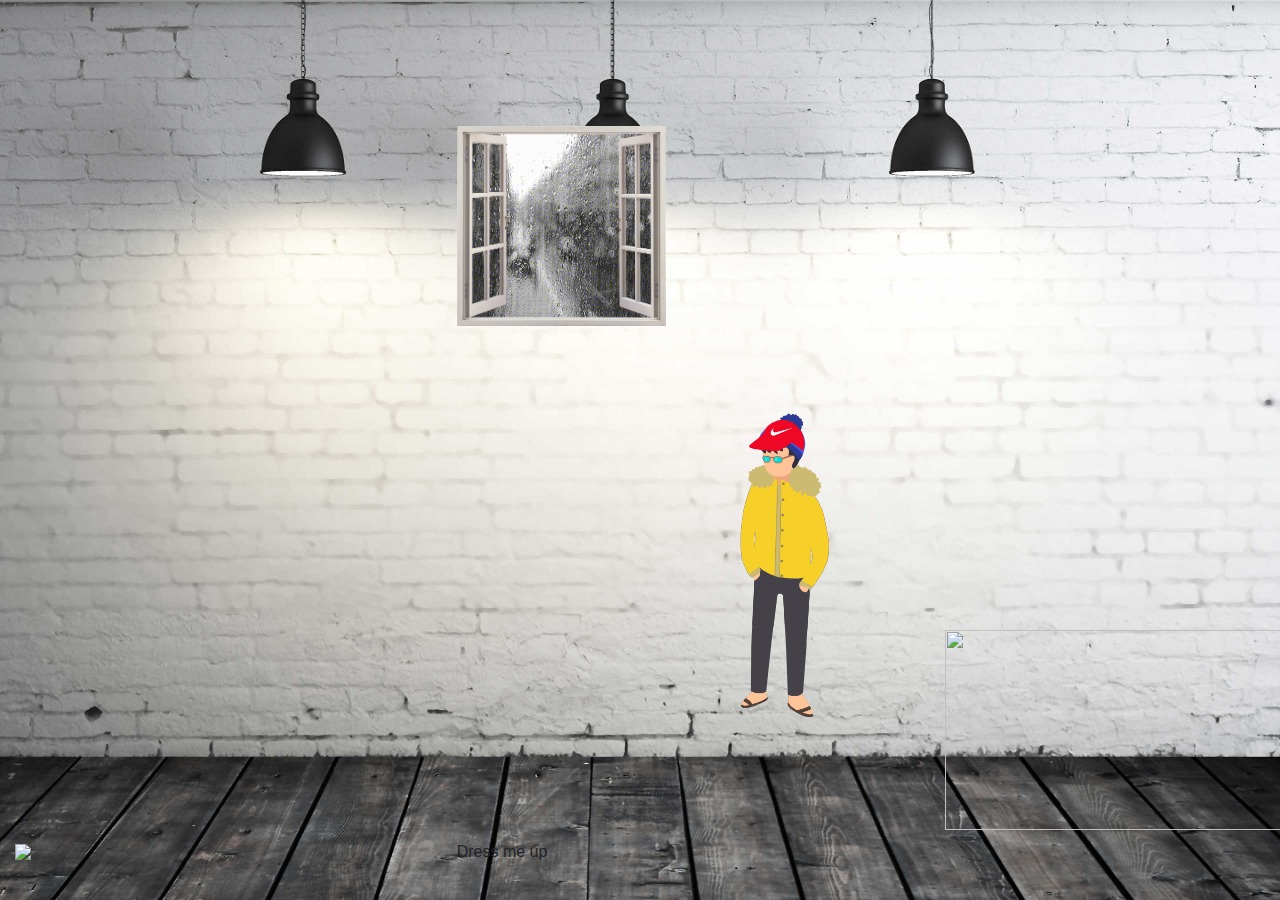
==== commit ab83fbf9: "readys" ====
--- a/index.html
+++ b/index.html
@@ -1,10 +1,14 @@
 <!DOCTYPE>
-<html>
+<html lang="en">
 <head>
     <link rel="stylesheet" href="Bootstrap/css/bootstrap.min.css">
     <link rel="stylesheet" href="media/css/style.css">
+    <link rel="stylesheet" href="//brick.a.ssl.fastly.net/Roboto:400"/>
 </head>
 <body>
+<div id="lg" hidden></div>
+<div id="pw" hidden></div>
+
 <img id="bg" src="media/pics/background.jpg">
 <div class="container-fluid">
     <div class="row myrow">
@@ -26,8 +30,8 @@
                     <img align="right" width="98%" height="200px" src="media/pics/spring.gif" style="z-index: -5; position: absolute">
 
                 </div>
-                <div>
-                    <button id="pic">button</button>
+                <div class="button" id="pic">
+                    <p>Dress me up</p>
                 </div>
             </div>
             <div class="col-7" style="float:left;height: 100%">
@@ -120,4 +124,5 @@
 </body>
 <script src="https://ajax.googleapis.com/ajax/libs/jquery/2.1.1/jquery.min.js"></script>
 <script src="media/js/main.js"></script>
+<script src="js/pickClothes.js"></script>
 </html>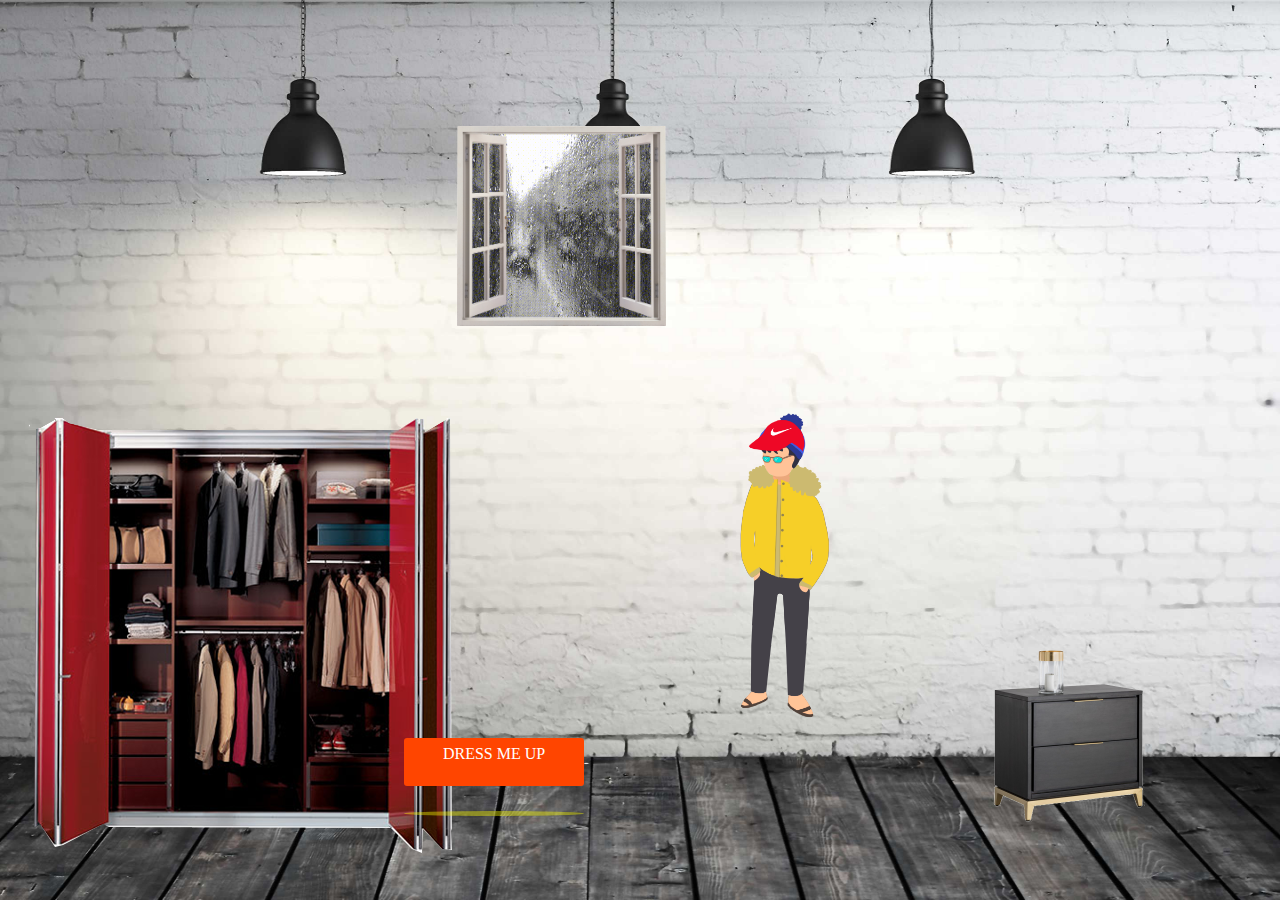
==== commit bb47320d: "dsa" ====
--- a/index.html
+++ b/index.html
@@ -6,9 +6,6 @@
     <link rel="stylesheet" href="//brick.a.ssl.fastly.net/Roboto:400"/>
 </head>
 <body>
-<div id="lg" hidden></div>
-<div id="pw" hidden></div>
-
 <img id="bg" src="media/pics/background.jpg">
 <div class="container-fluid">
     <div class="row myrow">
@@ -124,5 +121,4 @@
 </body>
 <script src="https://ajax.googleapis.com/ajax/libs/jquery/2.1.1/jquery.min.js"></script>
 <script src="media/js/main.js"></script>
-<script src="js/pickClothes.js"></script>
 </html>--- a/media/css/style.css
+++ b/media/css/style.css
@@ -24,7 +24,8 @@
 
 #pic{
     position: absolute;
-    bottom: 20px;
+    bottom: 10%;
+    left: 25%;
 }
 .row-s-2{
     height:70%;
@@ -68,5 +69,31 @@
 /*    stroke-linejoin: round;*/
 /*}*/
 
-
-
+.button {
+    background-color:orangered;
+    width: 180px;
+    padding: 4px 0;
+    transform: translateX(-50%) translateY(-50%);
+    border-radius: 3px;
+}
+.button p {
+    font-family: 'Roboto';
+    text-align: center;
+    text-transform: uppercase;
+    color: #fff;
+    user-select: none;
+}
+.button:hover {
+    cursor: pointer;
+}
+.button:after {
+    content: "";
+    display: block;
+    position: absolute;
+    width: 100%;
+    height: 10%;
+    border-radius: 50%;
+    background-color:yellow;
+    opacity: 0.4;
+    bottom: -30px;
+}
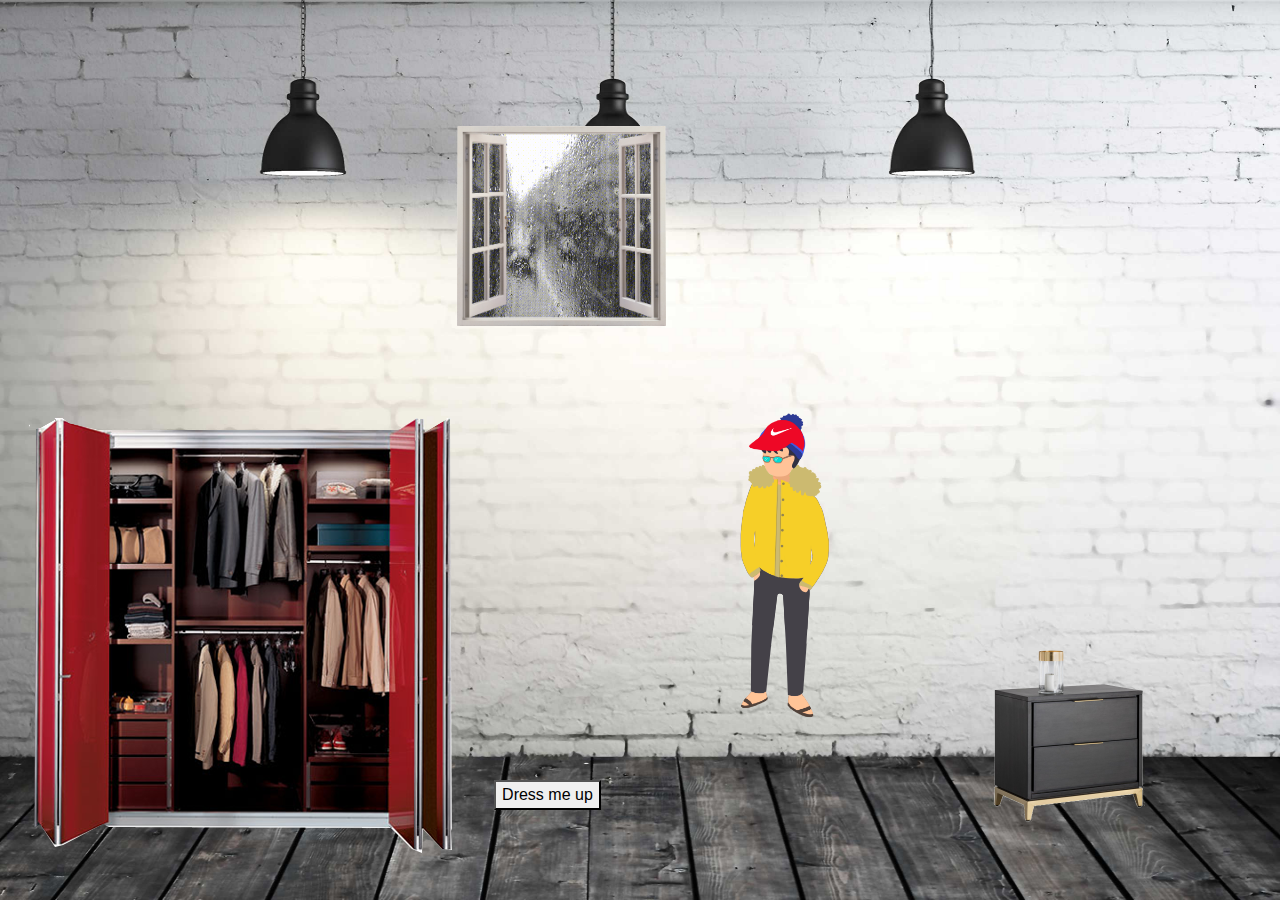
==== commit df841143: "dsa" ====
--- a/index.html
+++ b/index.html
@@ -4,8 +4,14 @@
     <link rel="stylesheet" href="Bootstrap/css/bootstrap.min.css">
     <link rel="stylesheet" href="media/css/style.css">
     <link rel="stylesheet" href="//brick.a.ssl.fastly.net/Roboto:400"/>
+
+    <link rel="shortcut icon" href="media/pics/favicon.ico" type="image/x-icon">
+    <title>Wardrober</title>
 </head>
 <body>
+<div id="lg" hidden></div>
+<div id="pw" hidden></div>
+
 <img id="bg" src="media/pics/background.jpg">
 <div class="container-fluid">
     <div class="row myrow">
@@ -27,9 +33,12 @@
                     <img align="right" width="98%" height="200px" src="media/pics/spring.gif" style="z-index: -5; position: absolute">
 
                 </div>
-                <div class="button" id="pic">
-                    <p>Dress me up</p>
-                </div>
+<!--                <div class="button" id="pic">-->
+<!--                    <p>Dress me up</p>-->
+<!--                </div>-->
+                <button id="pic">
+                    Dress me up
+                </button>
             </div>
             <div class="col-7" style="float:left;height: 100%">
                 <svg width="100%" height="60%" id="Layer_1" x="0px" y="0px" viewBox="130 -20 1000 1000">
@@ -121,4 +130,5 @@
 </body>
 <script src="https://ajax.googleapis.com/ajax/libs/jquery/2.1.1/jquery.min.js"></script>
 <script src="media/js/main.js"></script>
+<script src="js/pickClothes.js"></script>
 </html>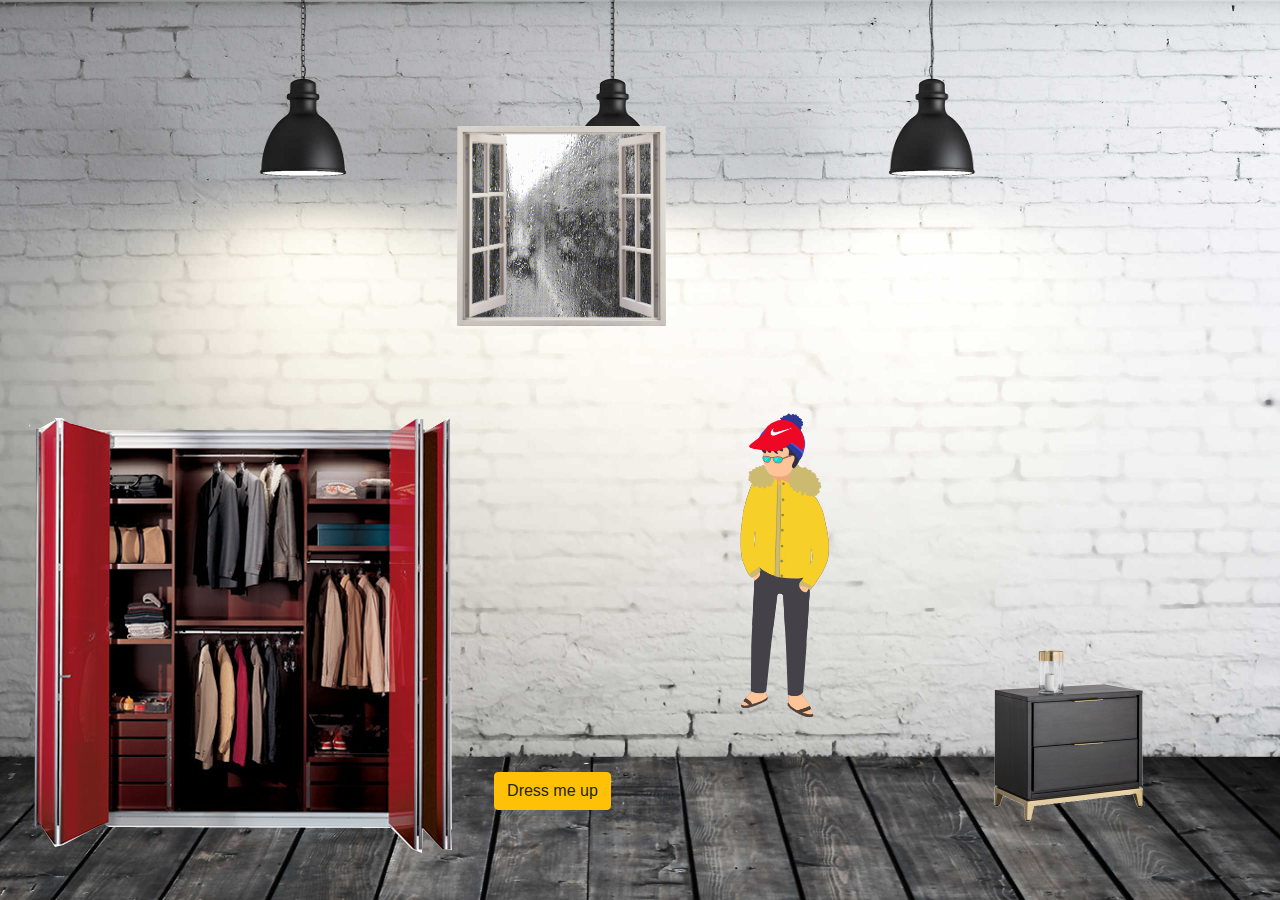
==== commit ef0f715e: "dsa" ====
--- a/index.html
+++ b/index.html
@@ -36,9 +36,8 @@
 <!--                <div class="button" id="pic">-->
 <!--                    <p>Dress me up</p>-->
 <!--                </div>-->
-                <button id="pic">
-                    Dress me up
-                </button>
+                <button  id="pic" type="button" class="btn btn-warning"> Dress me up</button>
+
             </div>
             <div class="col-7" style="float:left;height: 100%">
                 <svg width="100%" height="60%" id="Layer_1" x="0px" y="0px" viewBox="130 -20 1000 1000">
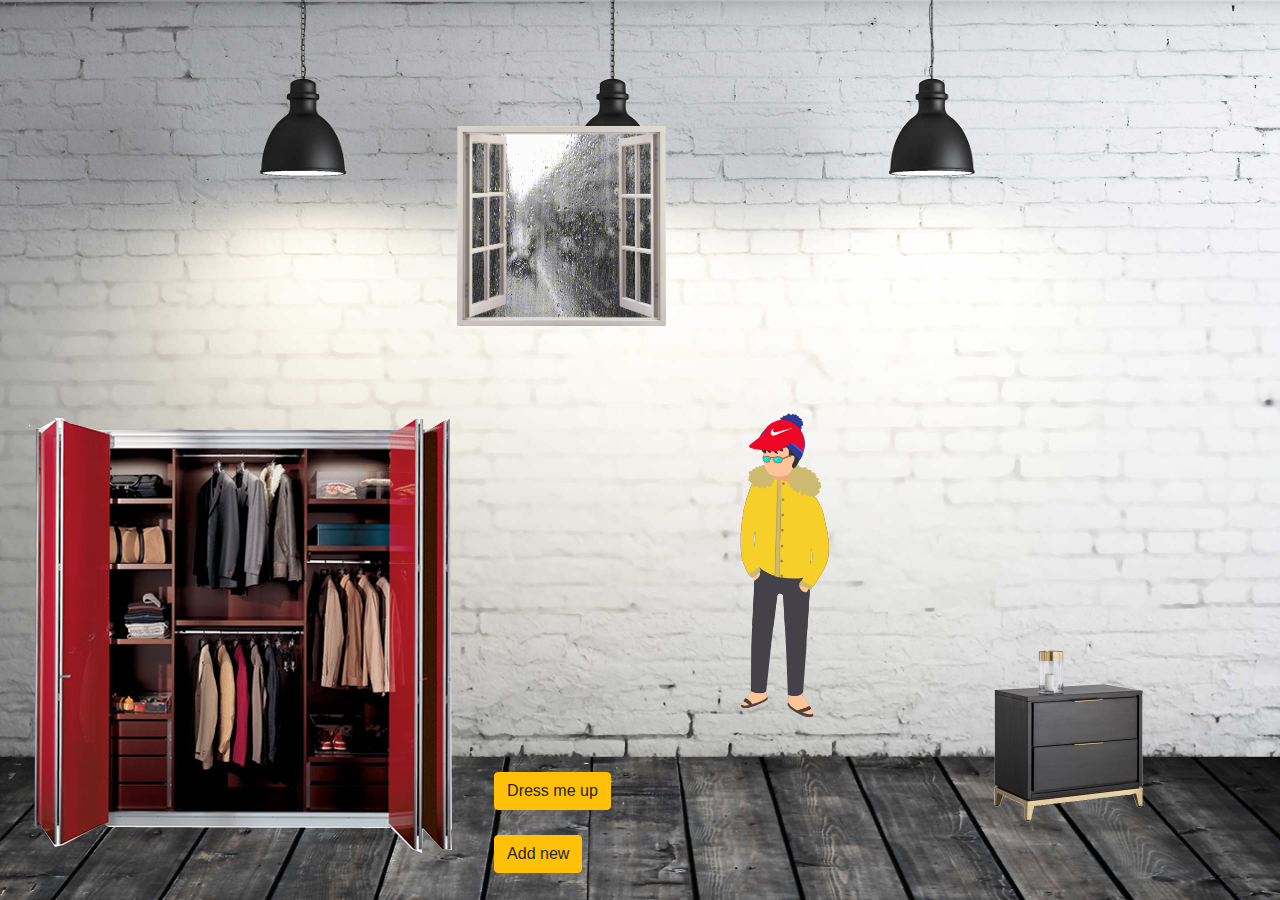
==== commit 727b89d2: "Add button that links to "wardrobe.html"" ====
--- a/index.html
+++ b/index.html
@@ -23,7 +23,7 @@
         </div>
 
 
-        <div class="col-5" >
+        <div class="col-5 " >
             <div class="col-5" style="float:left; height: 100%; position: relative">
                 <div id="window">
                     <img width="100%" height="200px" src="media/pics/window.png" style="z-index: 10; position: absolute">
@@ -37,7 +37,9 @@
 <!--                    <p>Dress me up</p>-->
 <!--                </div>-->
                 <button  id="pic" type="button" class="btn btn-warning"> Dress me up</button>
-
+                <form action="wardrobe.html">
+                    <button  id="addFromMain" type="button" class="btn btn-warning"> Add new</button>
+                </form>
             </div>
             <div class="col-7" style="float:left;height: 100%">
                 <svg width="100%" height="60%" id="Layer_1" x="0px" y="0px" viewBox="130 -20 1000 1000">
--- a/media/css/style.css
+++ b/media/css/style.css
@@ -25,6 +25,12 @@
 #pic{
     position: absolute;
     bottom: 10%;
+    left: 25%;
+
+}
+#addFromMain{
+    position: absolute;
+    bottom: 3%;
     left: 25%;
 }
 .row-s-2{
